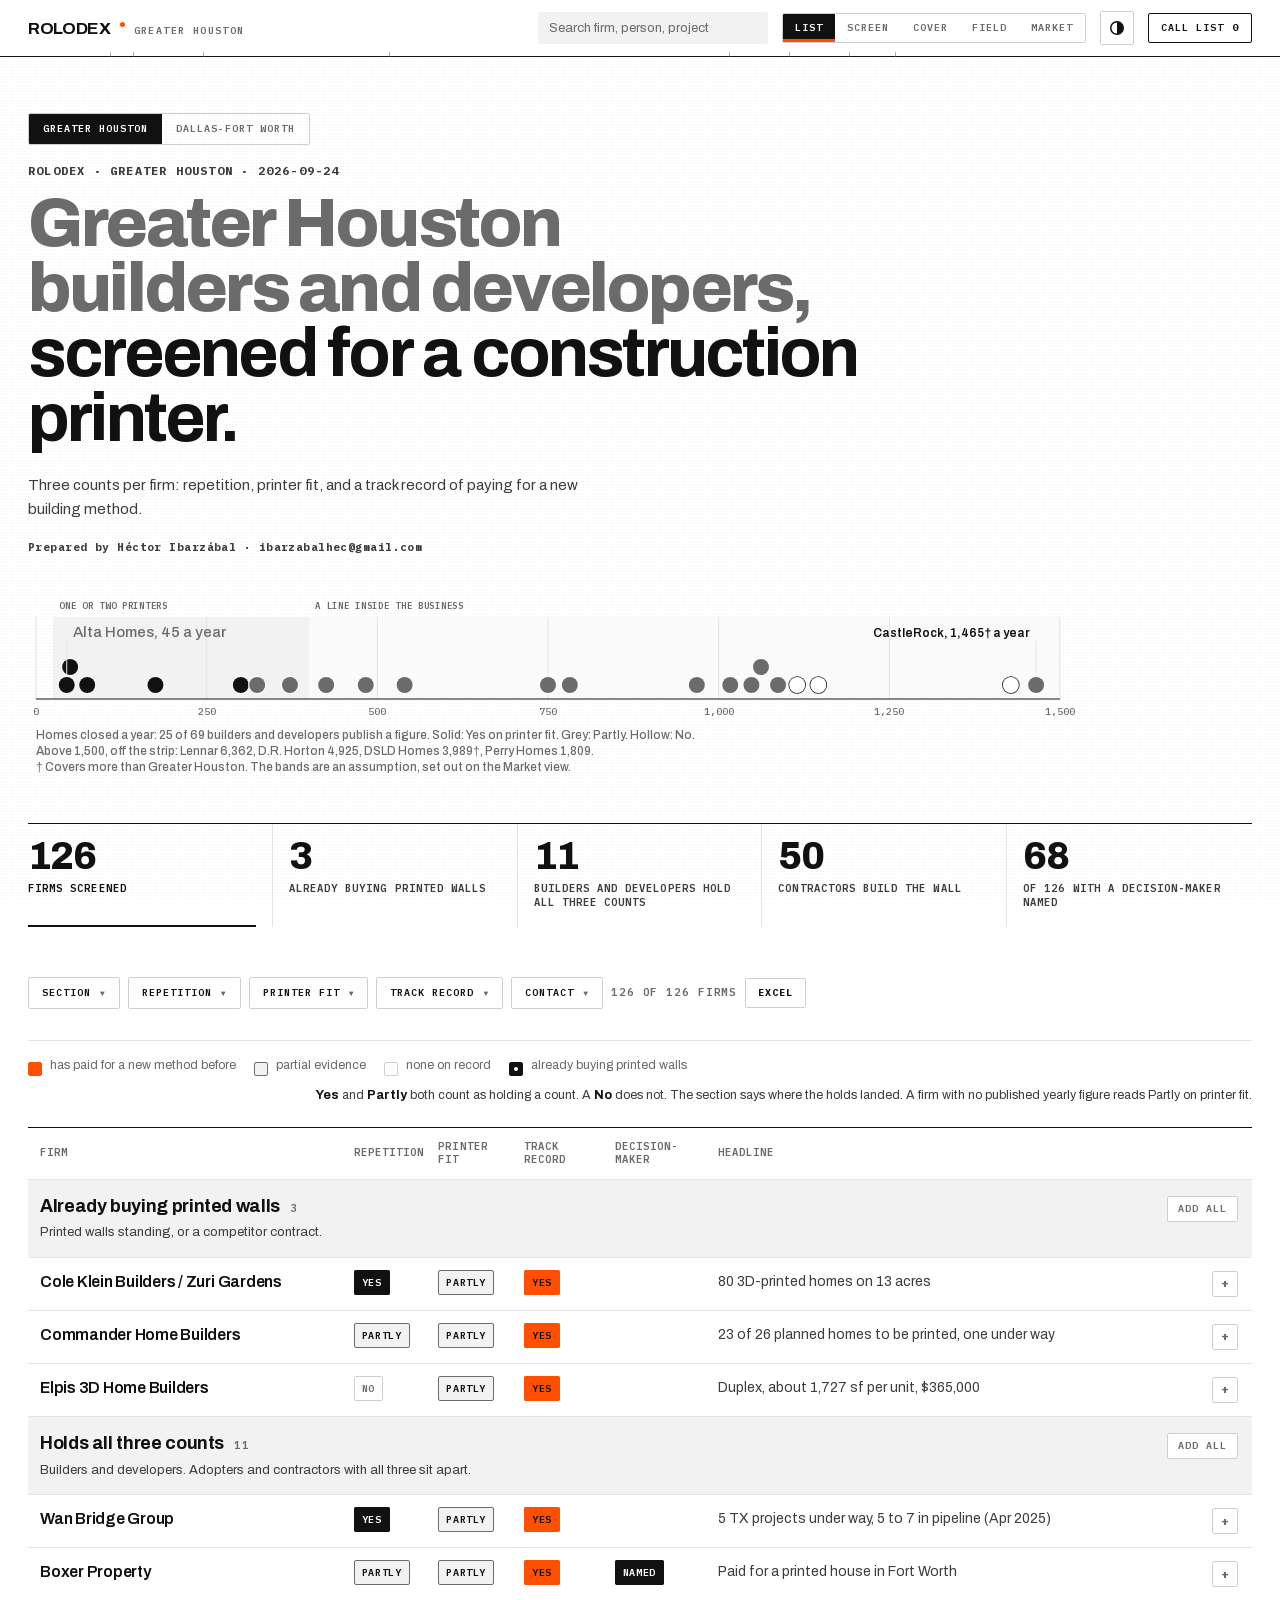
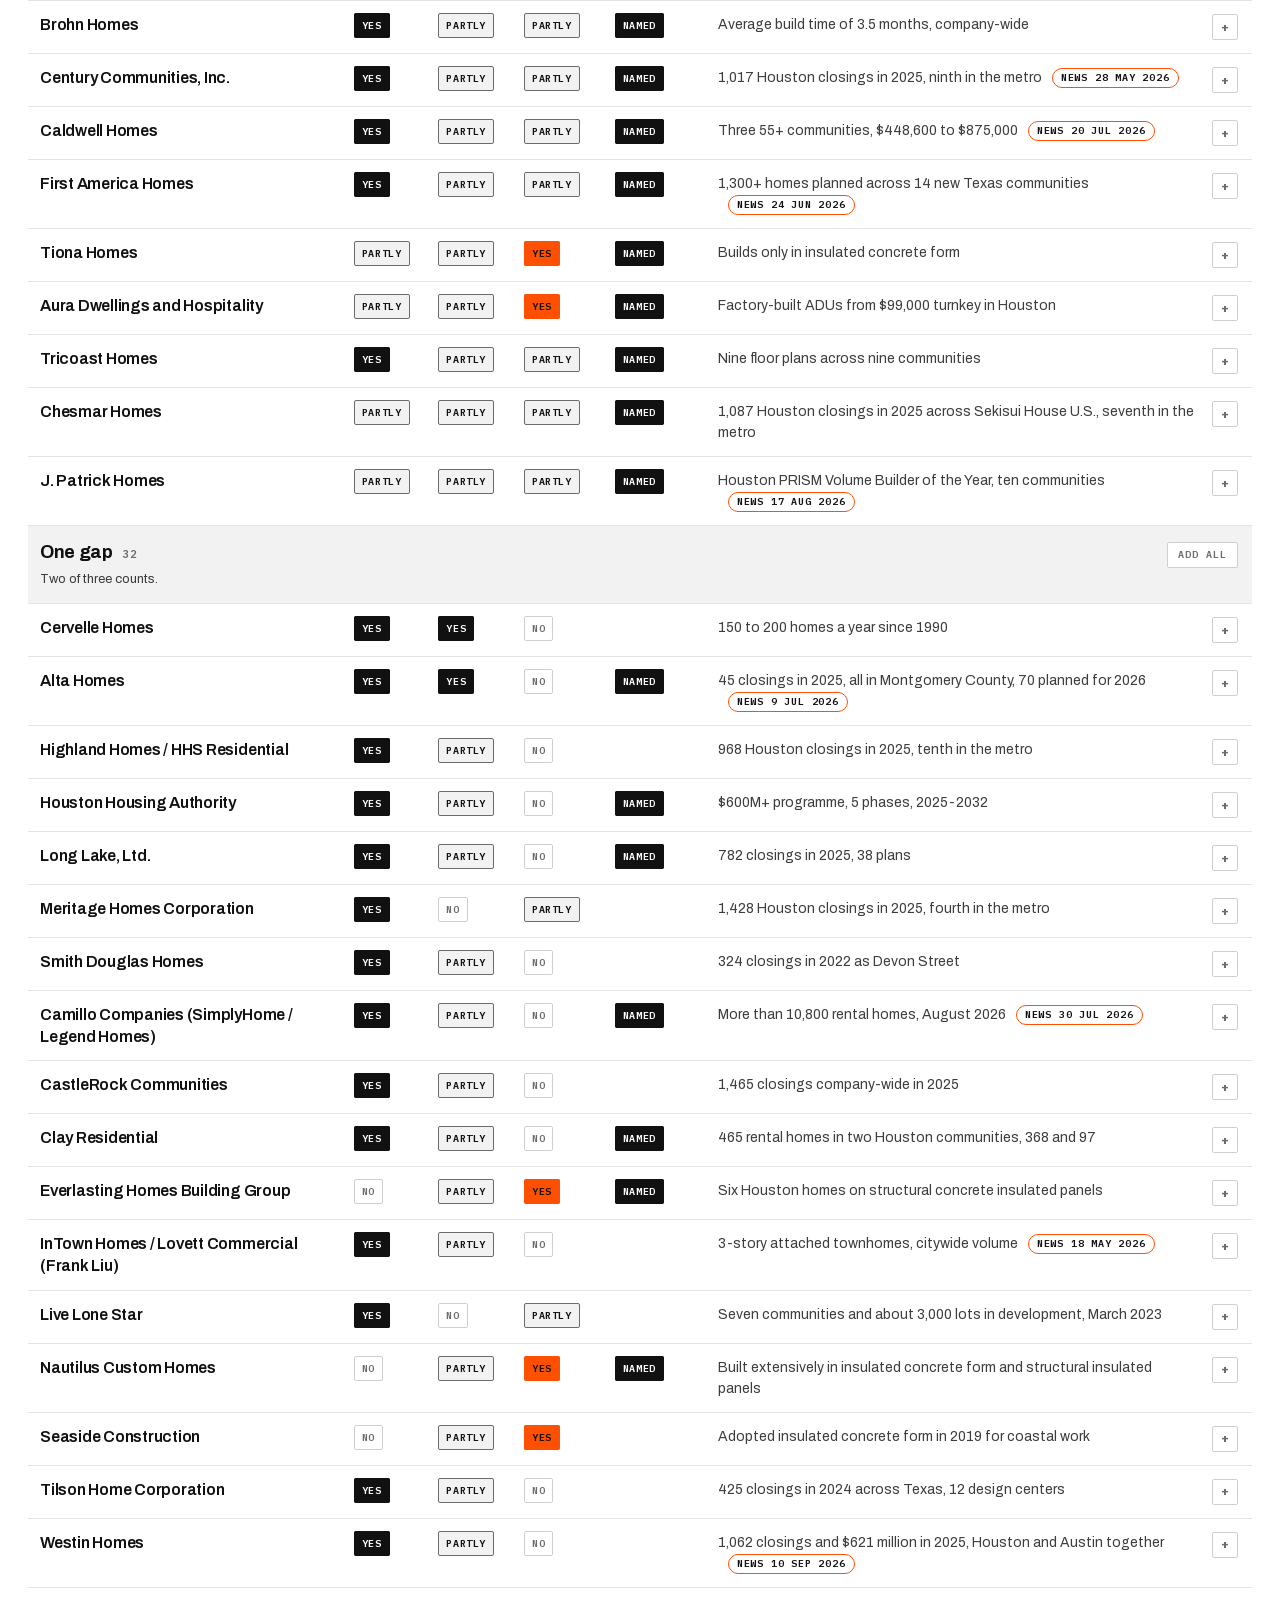
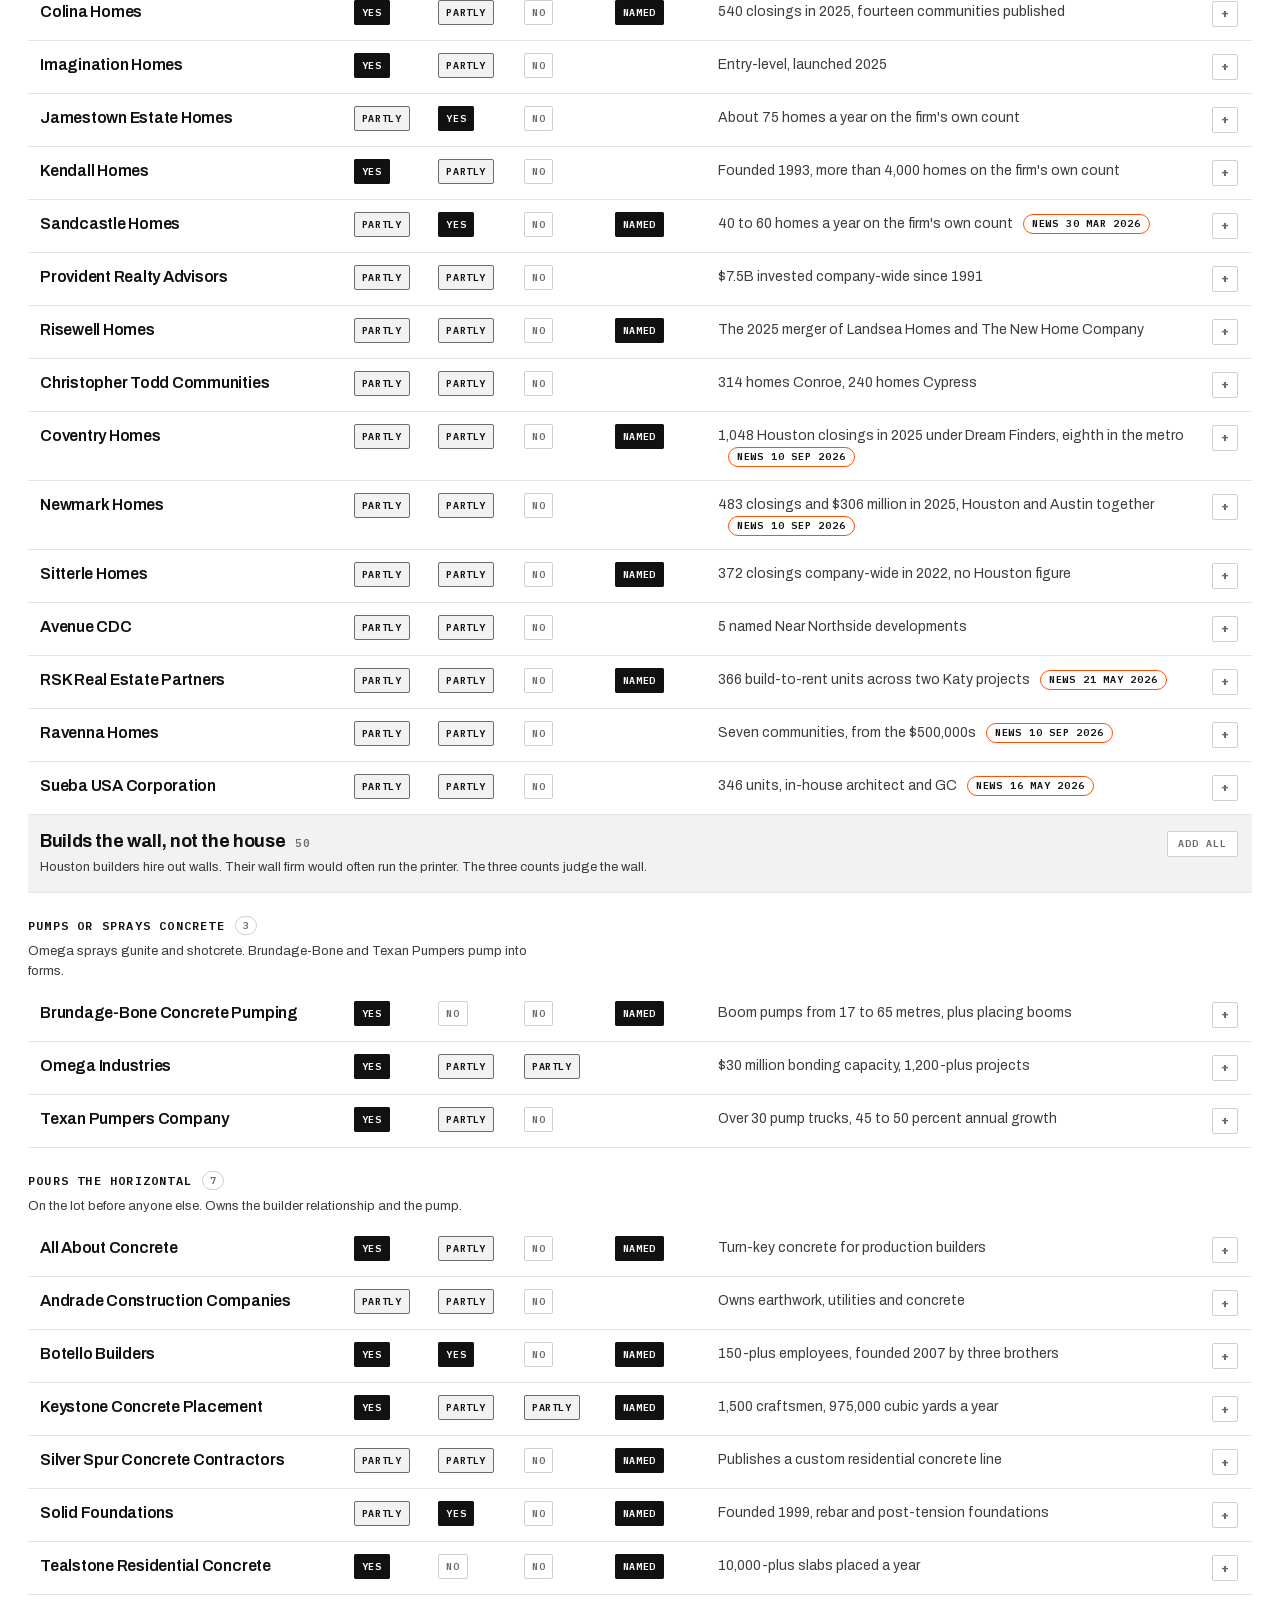
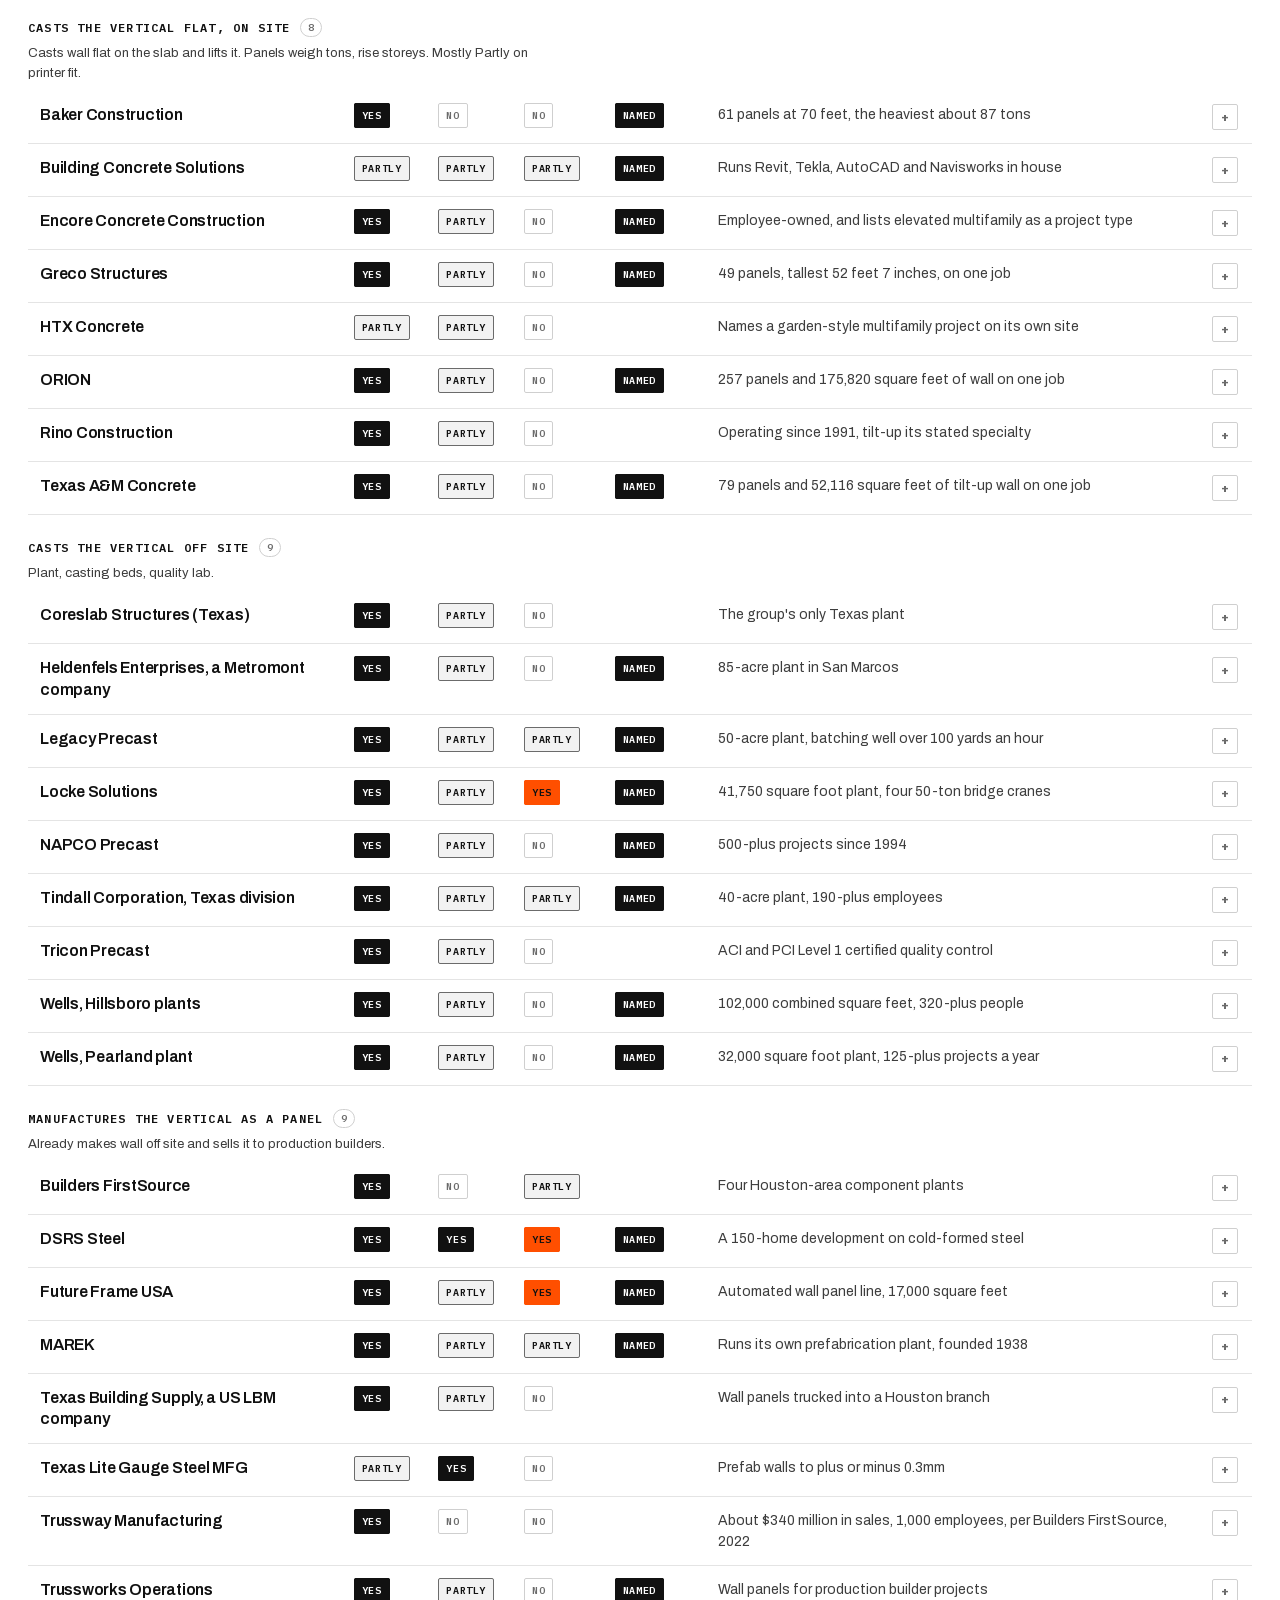
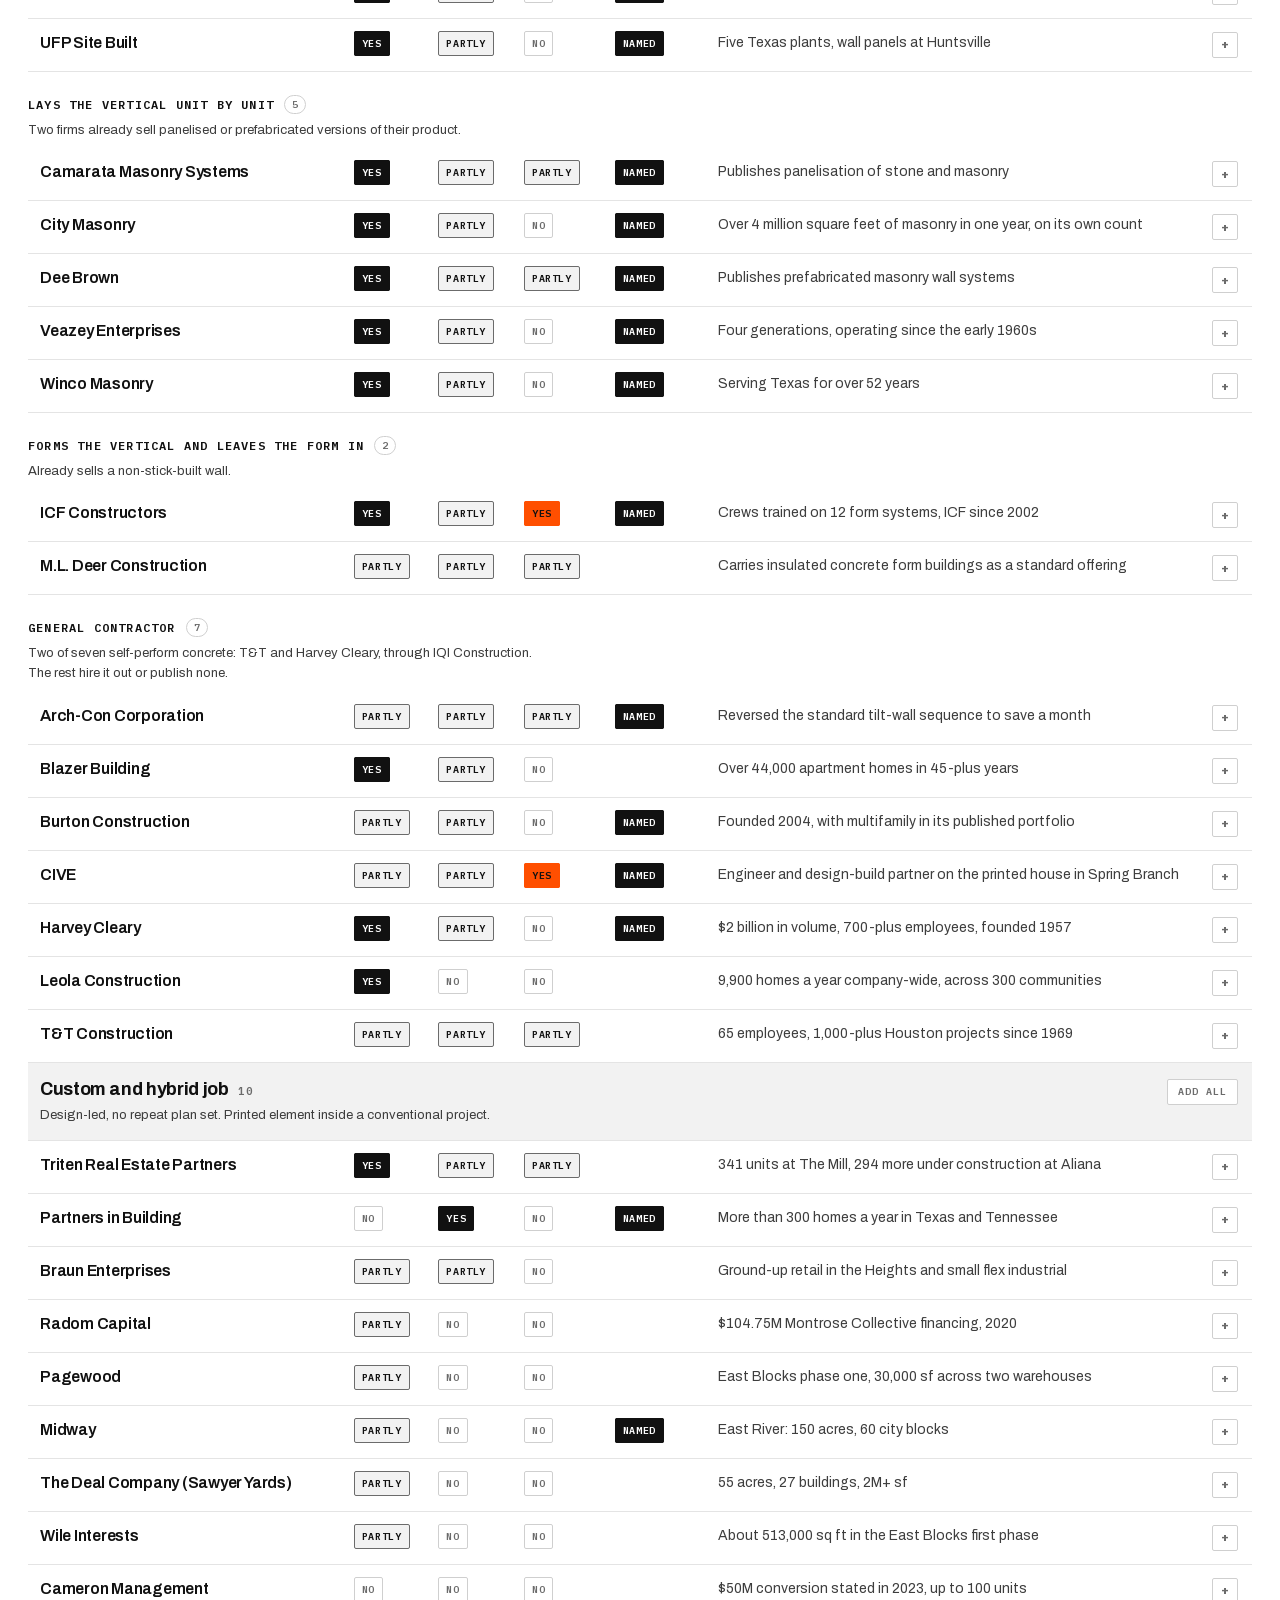
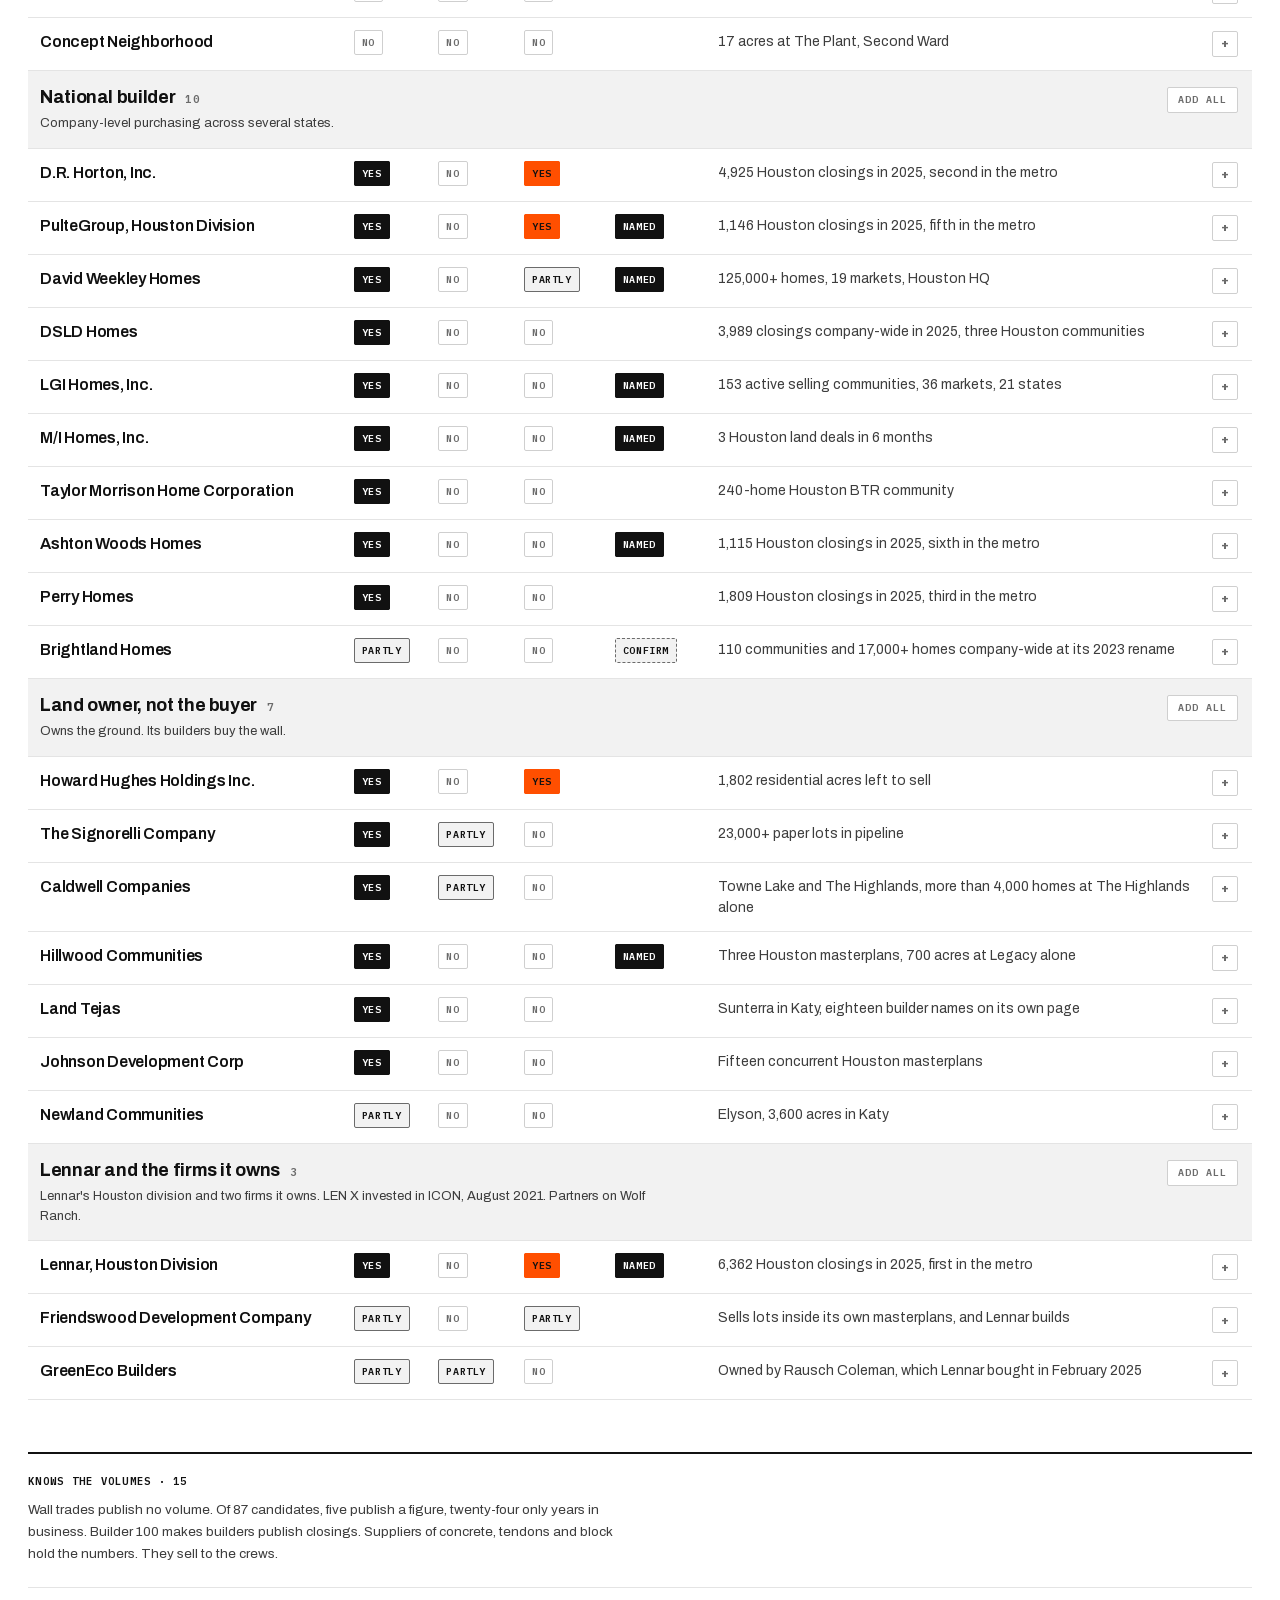
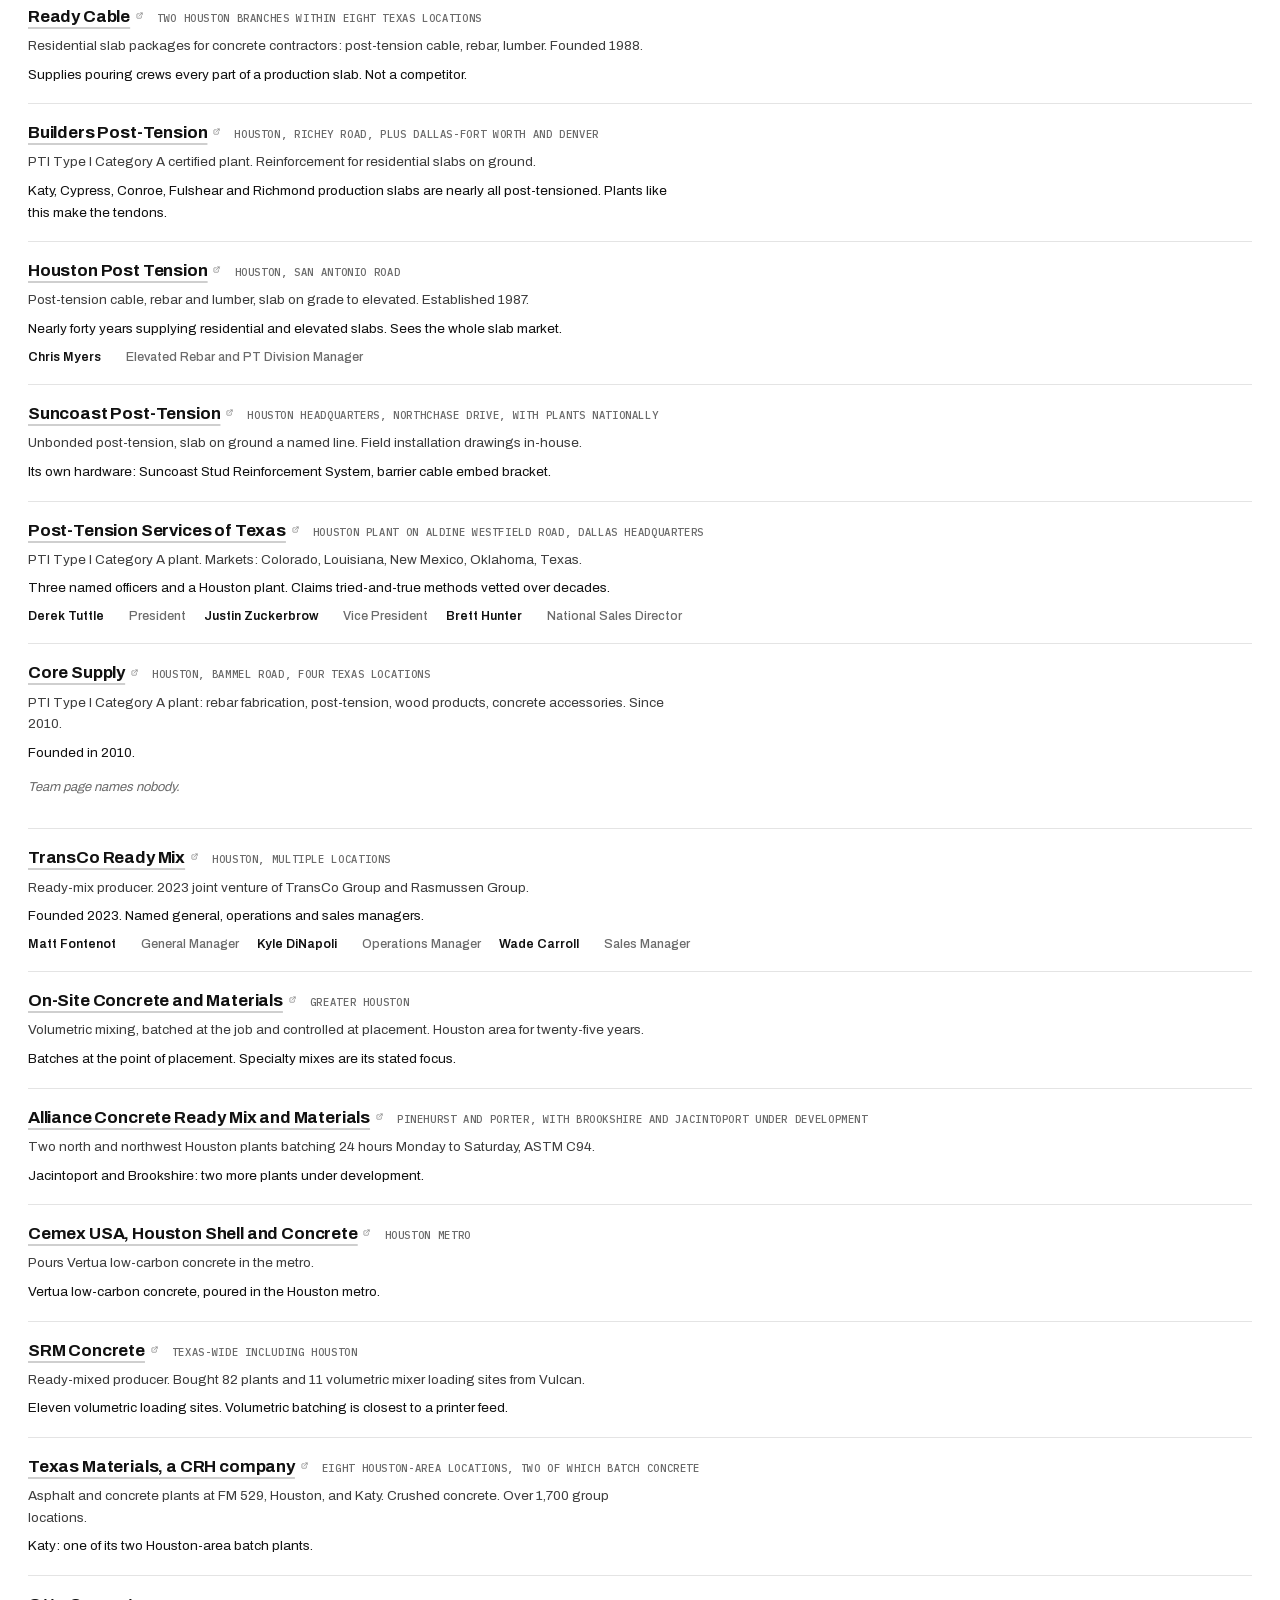
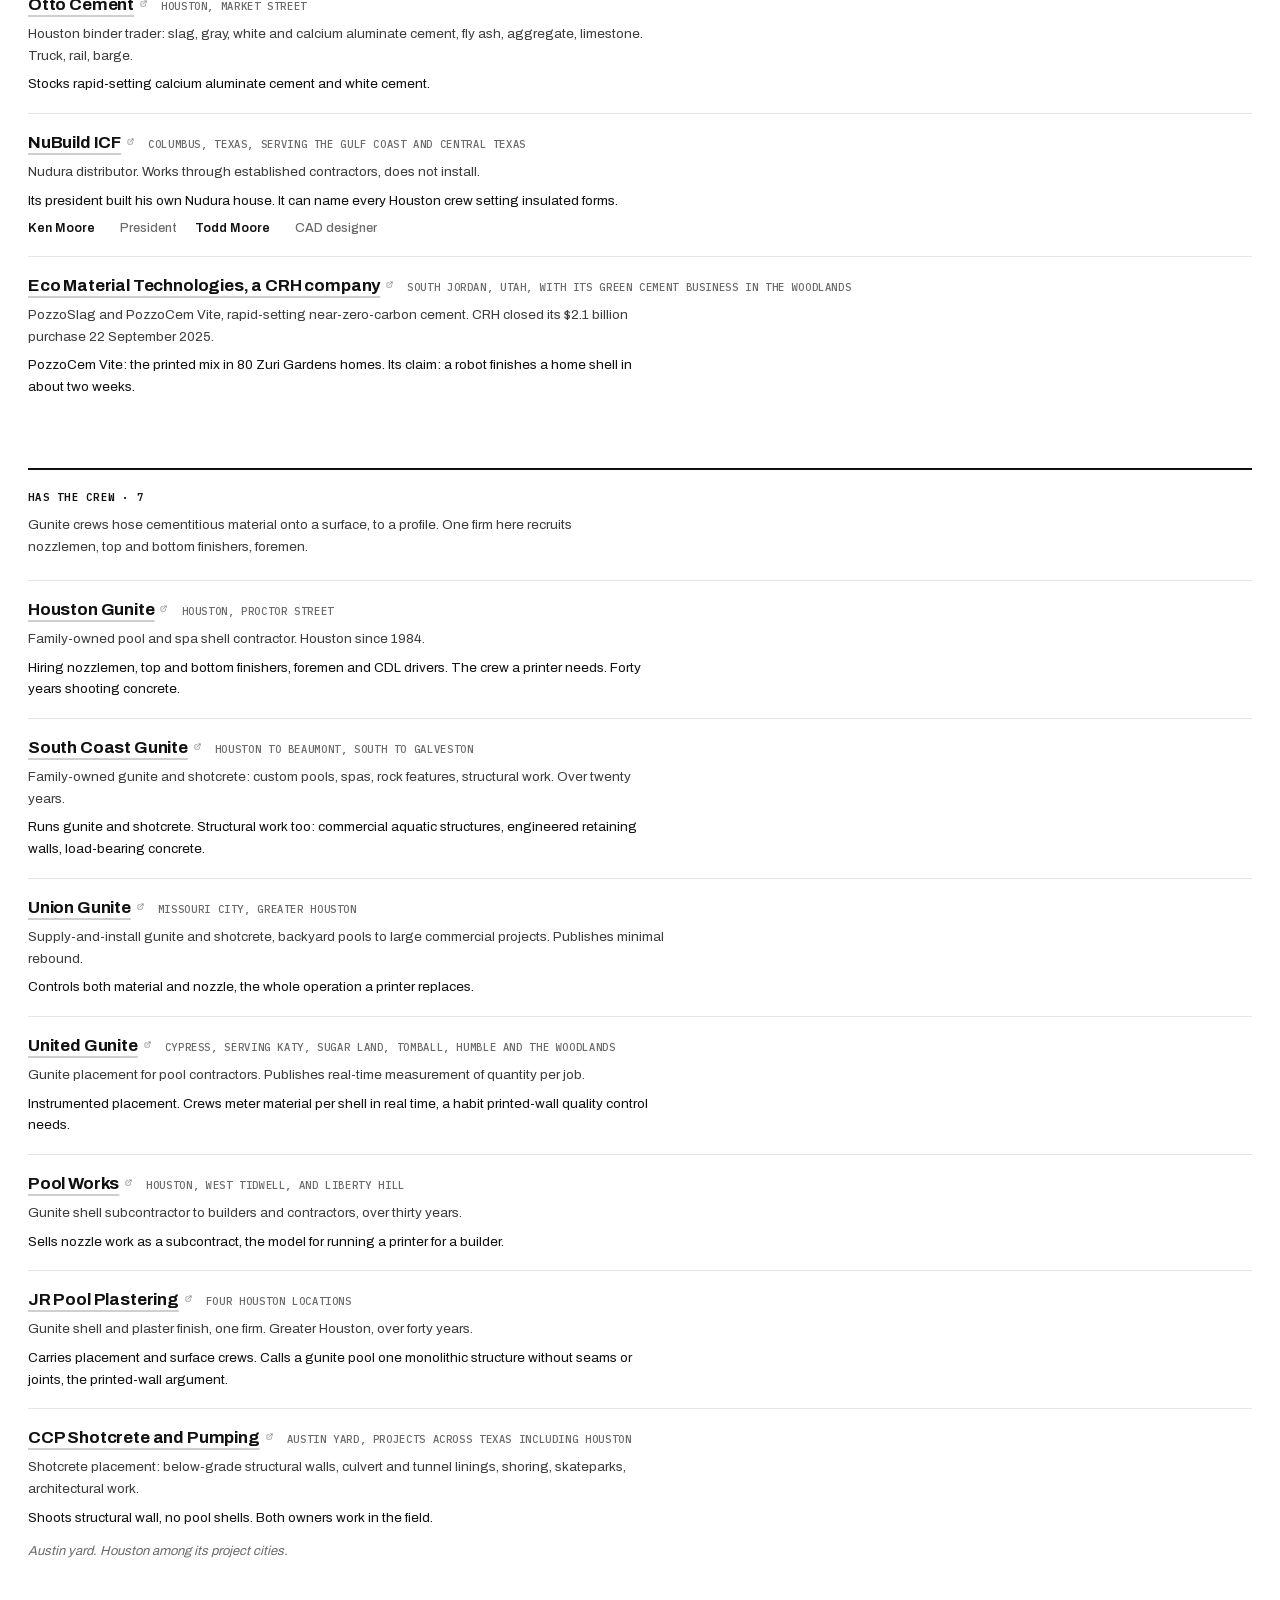
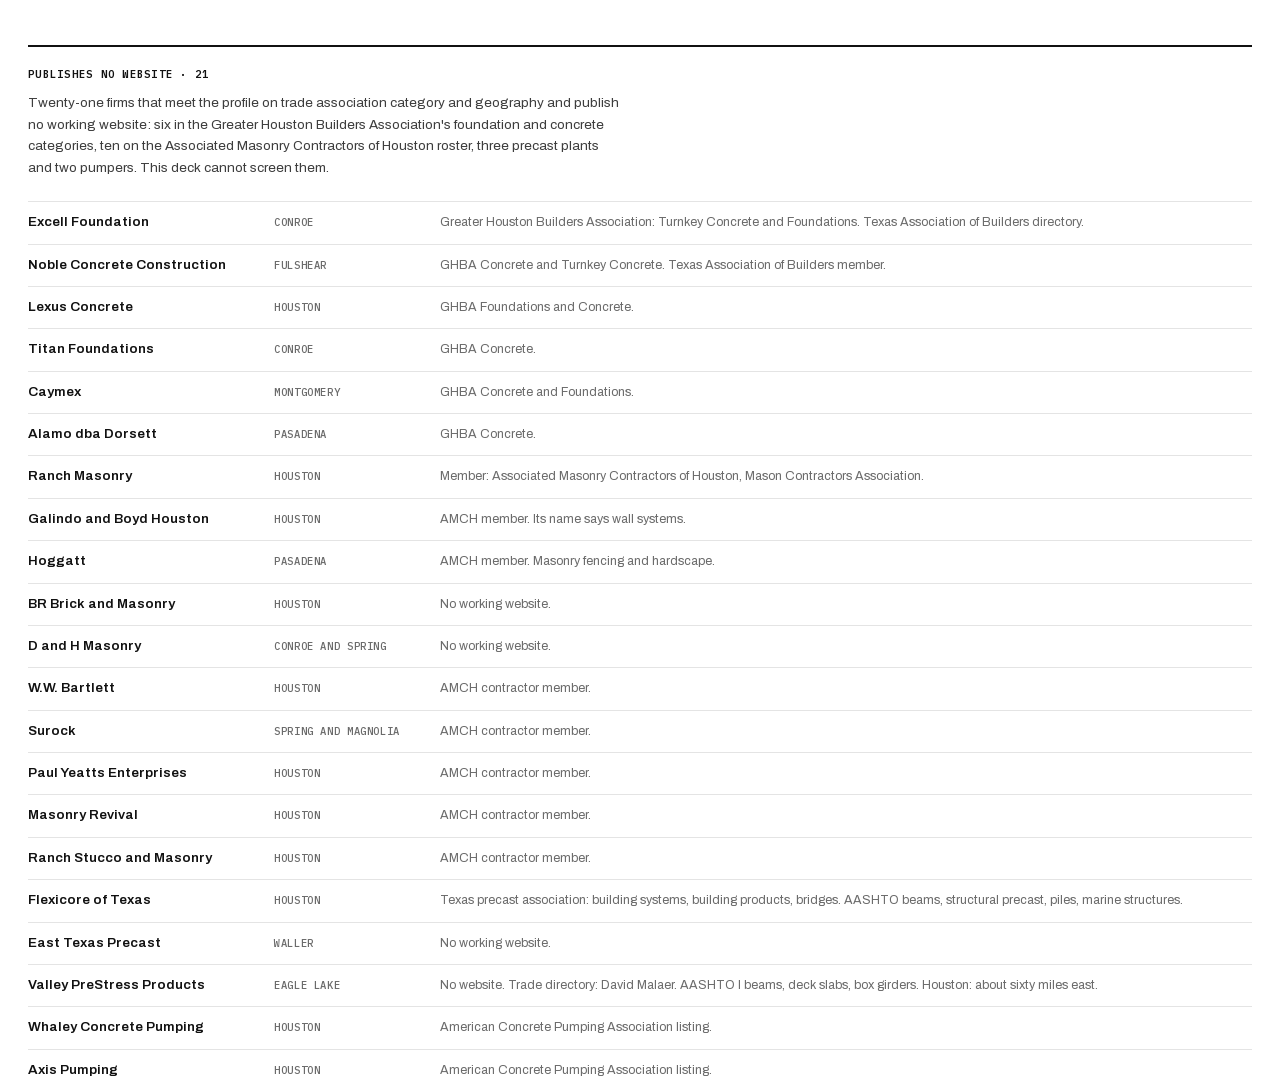
==== docs/index.html @ 18c802f5 "Build 84: related firms, sources a reader can open, the pour on a switch Every card whose firm is ti" ====
<!doctype html>
<html lang="en"><head>
<meta charset="utf-8">
<meta name="viewport" content="width=device-width,initial-scale=1">
<meta name="description" content="Builders, developers and wall contractors in Greater Houston and Dallas-Fort Worth, screened against three counts for a construction printer, with named decision-makers, sources, a market view and the permitting route. By Héctor Ibarzábal.">
<meta name="author" content="Héctor Ibarzábal">
<meta name="color-scheme" content="light dark">
<script>
/* Build 67. The theme is settled before first paint: the reader's own choice if
   one is stored on this device, otherwise the system setting, which it then
   follows live. */
(function(){var d=document.documentElement,K='rolodex-theme',t=null;
  /* Build 68. Which market, settled before paint so the accent is right on the
     first frame: the address says, else the last one opened here, else Houston. */
  var mk=null,h=(location.hash||'').match(/market=(houston|dfw)/);
  if(h) mk=h[1]; else {try{mk=localStorage.getItem('rolodex-market')}catch(e){}}
  d.setAttribute('data-market',mk==='dfw'?'dfw':'houston');
  try{t=localStorage.getItem(K)}catch(e){}
  var mq=window.matchMedia?window.matchMedia('(prefers-color-scheme: dark)'):null;
  d.setAttribute('data-theme',t||(mq&&mq.matches?'dark':'light'));
  if(mq&&mq.addEventListener)mq.addEventListener('change',function(e){
    var s=null;try{s=localStorage.getItem(K)}catch(x){}
    if(!s)d.setAttribute('data-theme',e.matches?'dark':'light');});
  /* The intro reel plays first: once a browser session, never with reduced
     motion. ?intro=1 plays it again, ?intro=0 leaves it off. Decided here so
     the first frame is the reel's, not a flash of the page under it. */
  try{var qs=location.search||'',seen=false,
    rm=window.matchMedia&&window.matchMedia('(prefers-reduced-motion: reduce)').matches;
    try{seen=sessionStorage.getItem('rolodex-reel')==='1'}catch(x){}
    if(/[?&]intro=1\b/.test(qs)||(!/[?&]intro=0\b/.test(qs)&&!rm&&!seen))d.classList.add('reel');}catch(x){}
})();
</script>
<title>Rolodex · Greater Houston and Dallas-Fort Worth</title>
<link rel="icon" href="data:image/svg+xml,%3Csvg xmlns=%22http://www.w3.org/2000/svg%22 viewBox=%220 0 32 32%22%3E%3Crect width=%2232%22 height=%2232%22 fill=%22%23FF4F00%22/%3E%3Crect x=%228%22 y=%229%22 width=%2216%22 height=%223%22 fill=%22%23000%22/%3E%3Crect x=%228%22 y=%2215%22 width=%2216%22 height=%223%22 fill=%22%23000%22/%3E%3Crect x=%228%22 y=%2221%22 width=%2216%22 height=%223%22 fill=%22%23000%22/%3E%3C/svg%3E">
<style>
/* Archivo (variable, 400-800) and IBM Plex Mono, latin subset, embedded so the
   file reads the same from disk, offline and in the hosted viewer. */
@font-face{font-family:'Archivo';font-style:normal;font-weight:400 800;font-display:swap;src:url([data-uri]) format('woff2');unicode-range:U+0000-00FF,U+0131,U+0152-0153,U+02BB-02BC,U+02C6,U+02DA,U+02DC,U+0304,U+0308,U+0329,U+2000-206F,U+20AC,U+2122,U+2191,U+2193,U+2212,U+2215,U+FEFF,U+FFFD}
@font-face{font-family:'IBM Plex Mono';font-style:normal;font-weight:400;font-display:swap;src:url([data-uri]) format('woff2');unicode-range:U+0000-00FF,U+0131,U+0152-0153,U+02BB-02BC,U+02C6,U+02DA,U+02DC,U+0304,U+0308,U+0329,U+2000-206F,U+20AC,U+2122,U+2191,U+2193,U+2212,U+2215,U+FEFF,U+FFFD}
@font-face{font-family:'IBM Plex Mono';font-style:normal;font-weight:500;font-display:swap;src:url([data-uri]) format('woff2');unicode-range:U+0000-00FF,U+0131,U+0152-0153,U+02BB-02BC,U+02C6,U+02DA,U+02DC,U+0304,U+0308,U+0329,U+2000-206F,U+20AC,U+2122,U+2191,U+2193,U+2212,U+2215,U+FEFF,U+FFFD}
@font-face{font-family:'IBM Plex Mono';font-style:normal;font-weight:600;font-display:swap;src:url([data-uri]) format('woff2');unicode-range:U+0000-00FF,U+0131,U+0152-0153,U+02BB-02BC,U+02C6,U+02DA,U+02DC,U+0304,U+0308,U+0329,U+2000-206F,U+20AC,U+2122,U+2191,U+2193,U+2212,U+2215,U+FEFF,U+FFFD}
@font-face{font-family:'IBM Plex Mono';font-style:normal;font-weight:700;font-display:swap;src:url([data-uri]) format('woff2');unicode-range:U+0000-00FF,U+0131,U+0152-0153,U+02BB-02BC,U+02C6,U+02DA,U+02DC,U+0304,U+0308,U+0329,U+2000-206F,U+20AC,U+2122,U+2191,U+2193,U+2212,U+2215,U+FEFF,U+FFFD}
/* ------------------------------------------------------------------ tokens
   Read off iconbuild.com: white ground, near-black ink, neutral concrete
   greys, one orange. The site's display face is ICON's proprietary
   Lightspeed, substituted here with the closest available grotesk. Large
   tight display type, hairline rules, solid pill tags and a circled arrow
   are the four devices the site actually uses.                            */
:root{
  --paper:#FFFFFF; --paper2:#FAFAFA; --paper3:#F2F2F2;
  --ink:#111111; --ink2:#3D3D3D; --ink3:#6B6B6B; --ink4:#767676;
  --rule:#E4E4E4; --rule2:#CFCFCF;
  --orange:#FF4F00;
  /* aliases the ported Americas atmosphere reads */
  --accent-warm:#FF4F00; --text-primary:#111111;
  /* Build 67. What sits on an ink fill, on an orange fill, and the rgb of the
     grain and the shadows, so a theme can turn them over. */
  --on-ink:#FFFFFF; --on-orange:#111111; --on-ink-dim:rgba(255,255,255,.72);
  --on-ink-rule:rgba(255,255,255,.35); --nav-bg:rgba(255,255,255,.97);
  --shade:17,17,17; --grain:17,17,17; --li:#0A66C2;
  color-scheme:light;
  --sans:"Archivo",-apple-system,BlinkMacSystemFont,"Helvetica Neue",Helvetica,Arial,sans-serif;
  --mono:"IBM Plex Mono",ui-monospace,SFMono-Regular,Menlo,Consolas,monospace;
}
/* Build 68. Each market carries its own accent. Houston is ICON orange; Dallas-Fort
   Worth is Dallas blue. The accent keeps its one meaning in both, and the text on
   it is whichever of ink or paper reads at 4.5:1 or better. */
:root[data-market="dfw"]{--orange:#0A3A8C; --accent-warm:#0A3A8C; --on-orange:#FFFFFF}
@media (prefers-color-scheme: dark){
  :root[data-market="dfw"]:not([data-theme="light"]){--orange:#5E9BFF; --accent-warm:#5E9BFF; --on-orange:#0F1012}
}
:root[data-market="dfw"][data-theme="dark"]{--orange:#5E9BFF; --accent-warm:#5E9BFF; --on-orange:#0F1012}
/* Build 67. Dark theme. The page follows the system setting unless the reader
   picks one with the toggle in the bar, which is remembered on this device. The
   orange keeps its one meaning and keeps dark text on it in both themes. Print is
   always the light theme. */
@media (prefers-color-scheme: dark){
  :root:not([data-theme="light"]){
    --paper:#0F1012; --paper2:#15161A; --paper3:#1D1F23;
    --ink:#ECECEC; --ink2:#C9C9C9; --ink3:#9D9D9D; --ink4:#909090;
    --rule:#2A2C31; --rule2:#3D4046;
    --text-primary:#ECECEC;
    --on-ink:#0F1012; --on-ink-dim:rgba(15,16,18,.72); --on-ink-rule:rgba(15,16,18,.35);
    --nav-bg:rgba(15,16,18,.95); --shade:0,0,0; --grain:255,255,255; --li:#3B8EDB;
    color-scheme:dark;
  }
}
:root[data-theme="dark"]{
  --paper:#0F1012; --paper2:#15161A; --paper3:#1D1F23;
  --ink:#ECECEC; --ink2:#C9C9C9; --ink3:#9D9D9D; --ink4:#909090;
  --rule:#2A2C31; --rule2:#3D4046;
  --text-primary:#ECECEC;
  --on-ink:#0F1012; --on-ink-dim:rgba(15,16,18,.72); --on-ink-rule:rgba(15,16,18,.35);
  --nav-bg:rgba(15,16,18,.95); --shade:0,0,0; --grain:255,255,255; --li:#3B8EDB;
  color-scheme:dark;
}
*{box-sizing:border-box}
/* Selected text came up in the browser's default blue, which is the one colour
   on this page nobody chose. Ink on orange reads at 5.7:1; white on orange is
   3.3:1 and fails, which is why the highlight keeps the dark text. */
::selection{background:var(--orange);color:var(--on-orange)}
::-moz-selection{background:var(--orange);color:var(--on-orange)}
[hidden]{display:none!important}
/* The ground. A grain dot, a masked grid and three soft washes that drift on a
   slow loop. Same device as the Americas deck, translated to the light palette:
   at these opacities it reads as paper rather than as decoration. */
.bg{position:fixed;inset:0;z-index:-2;pointer-events:none;overflow:hidden;background:var(--paper)}
.bg .grain{position:absolute;inset:0;
  background-image:radial-gradient(rgba(var(--grain),.055) 1px, transparent 1px);
  background-size:3px 3px}
#atmos{position:fixed;top:-20px;left:-20px;width:calc(100vw + 40px);height:calc(100vh + 40px);
  z-index:-1;pointer-events:none;opacity:1;transition:opacity 400ms ease;will-change:transform}
@media print{.bg,#atmos{display:none}}
html,body{margin:0;padding:0}
body{background:var(--paper);color:var(--ink);font:400 16px/1.5 var(--sans);
  -webkit-font-smoothing:antialiased;text-rendering:optimizeLegibility}
a{color:inherit;text-decoration:none}
button{font:inherit;color:inherit;background:none;border:0;cursor:pointer}
.wrap{max-width:1280px;margin:0 auto;padding:0 28px}
@media(max-width:640px){.wrap{padding:0 16px}}

/* ------------------------------------------------------------------- type */
.disp{font-weight:800;letter-spacing:-.04em;line-height:.94;text-wrap:balance}
.lab{font:700 12px/1.35 var(--mono);letter-spacing:.1em;text-transform:uppercase;color:var(--ink2)}
.mono{font-family:var(--mono)}

/* -------------------------------------------------------------------- nav */
/* The wordmark sits on solid paper. At .88 the contour field behind it ghosts
   through, which reads as a rendering fault rather than a decision. */
nav{position:sticky;top:env(safe-area-inset-top,0px);z-index:60;background:var(--nav-bg);backdrop-filter:blur(10px);border-bottom:1px solid var(--ink)}
.navin{display:flex;align-items:center;gap:14px;height:56px;flex-wrap:wrap}
.navtools{display:flex;align-items:center;gap:14px;flex:0 0 auto;min-width:0}
.mark{display:flex;align-items:baseline;gap:9px;font:700 17px/1 var(--sans);letter-spacing:-.02em}
.mark i{display:block;width:5px;height:5px;border-radius:50%;background:var(--orange);
  transform:translateY(-7px)}
.mark span{font:600 10px/1 var(--mono);letter-spacing:.14em;color:var(--ink3);text-transform:uppercase}
.navsp{flex:1}
#q{font:400 13px/1 var(--sans);color:var(--ink);background:var(--paper3);border:0;
  border-radius:2px;padding:9px 11px;width:230px;outline:none}
#q::placeholder{color:var(--ink3)}
#q:focus{box-shadow:inset 0 0 0 1px var(--ink)}
.seg{display:flex;border:1px solid var(--rule2);border-radius:2px;overflow:hidden}
.seg button{font:600 10px/1 var(--mono);letter-spacing:.1em;text-transform:uppercase;
  padding:9px 12px;color:var(--ink3)}
.seg button[aria-pressed="true"]{background:var(--ink);color:var(--on-ink)}
.seg button:focus-visible{outline:2px solid var(--ink);outline-offset:-4px}
.seg button[aria-pressed="true"]:focus-visible{outline-color:var(--on-ink)}
.cbtn{font:600 10px/1 var(--mono);letter-spacing:.1em;text-transform:uppercase;
  border:1px solid var(--ink);border-radius:2px;padding:9px 12px;display:flex;gap:8px;align-items:center}
.cbtn b{font:700 10px/1 var(--mono)}
.cbtn.on{background:var(--ink);color:var(--on-ink)}
.mktsw{display:inline-flex;margin:0 0 18px;max-width:100%}
.mktsw button{padding:10px 14px;white-space:nowrap}
@media(max-width:420px){.mktsw button{padding:10px 10px;letter-spacing:.06em}}
@media print{.mktsw{display:none}}
.thm{width:34px;height:34px;display:inline-flex;align-items:center;justify-content:center;
  border:1px solid var(--rule2);border-radius:2px;color:var(--ink)}
.thm:hover{border-color:var(--ink)}
@media print{.thm{display:none}}
@media(max-width:560px){.mark span{display:none}}
/* Below this the view buttons no longer fit beside the search box. They get
   their own row rather than being crushed to a hairline by overflow:hidden.
   Build 77: the line was at 760px, and from there up to about 1030px the call
   list button wrapped under a 56px nav and sat over the page. Tablets in both
   orientations were inside that band. */
@media(max-width:1060px){
  .navin{height:auto;padding-block:10px;gap:10px;row-gap:10px}
  .navtools{order:5;flex:1 0 100%;gap:10px}
  #q{flex:1 1 auto;width:auto;min-width:0}
  .seg{flex:0 0 auto}
  .seg button{padding:9px 10px;letter-spacing:.06em}
}
@media(max-width:460px){
  .navtools{flex-wrap:wrap}
  #q{flex:1 0 100%}
  .seg{flex:1 0 100%}
  .seg button{flex:1;padding:10px 4px;letter-spacing:.04em}
  .cbtn{padding:9px 10px}
}

/* ------------------------------------------------------------------ header */
header.top{padding:56px 0 30px}
/* The masthead's second half was empty at every width above a tablet. It now
   carries the second count, drawn: every firm with a published annual figure,
   placed against the machine-fit bands. The same figure lives in full on the
   Market view; here it is the signature. */
.hero-grid{display:grid;grid-template-columns:1fr;gap:34px}
.hero-fig{margin:6px 0 0;min-width:0;max-width:1040px}
.hero-fig svg{display:block;width:100%;height:auto;overflow:visible}
.hero-fig .hband{fill:var(--paper3)}
.hero-fig .hband.b1{fill:var(--paper2)}
.hero-fig .hgrid{stroke:var(--rule);stroke-width:1}
.hero-fig .hbase{stroke:var(--ink);stroke-width:1}
.hero-fig .hax{font:500 10px var(--mono);fill:var(--ink3);text-anchor:middle}
.hero-fig .hlab{font:600 9px var(--mono);letter-spacing:.08em;text-transform:uppercase;fill:var(--ink3)}
.hero-fig .hdot{fill:var(--ink);stroke:var(--paper);stroke-width:2;paint-order:stroke;cursor:pointer}
.hero-fig .hdot.partial{fill:var(--ink3)}
.hero-fig .hdot.fail{fill:var(--paper);stroke:var(--ink);stroke-width:1.5}
.hero-fig .hdot:hover{fill:var(--ink2)}
.hero-fig .hname{font:600 12px var(--sans);fill:var(--ink)}
.hero-fig .hname.sub{fill:var(--ink3);font-weight:500}
.hero-fig .hcap{font:500 12px/1.5 var(--sans);fill:var(--ink3)}
.hero-fig .hcap a{fill:var(--ink);text-decoration:underline;text-underline-offset:2px;cursor:pointer}
.hero-fig .rise{animation:rise .55s cubic-bezier(.2,.7,.2,1) both}
@keyframes rise{from{opacity:0;transform:translateY(10px)}to{opacity:1;transform:none}}
@media(prefers-reduced-motion:reduce){.hero-fig .rise{animation:none}}
@media print{.hero-fig{display:none}}
/* Build 74. Motion, taken from the machine. A printer lays a wall as one bead
   of material per layer, and each pass runs the other way from the one before.
   The page uses that bead once, as the opener, and then as the one cue for a
   change of step: a new view or a firm page arrives with a bead drawn across
   its top edge and its first blocks set down one layer at a time. Nothing
   waits on an observer, every rest state is fully visible, and reduced motion
   turns all of it off. */
.hero-copy{position:relative}
.pbead{position:absolute;height:3px;border-radius:2px;background:var(--orange);pointer-events:none;
  transform-origin:left center;z-index:2}
.pbead::after{content:"";position:absolute;top:-2.5px;width:8px;height:8px;border-radius:50%;
  background:var(--orange);box-shadow:0 0 0 3px color-mix(in srgb,var(--orange) 22%,transparent)}
.pbead.ltr::after{right:-4px}
.pbead.rtl::after{left:-4px}
.pbead.done{transition:opacity .45s ease;opacity:0}
.pbead.done::after{display:none}
.lyr{position:absolute;right:0;top:0;font:600 10px/1 var(--mono);letter-spacing:.12em;
  text-transform:uppercase;color:var(--ink3);font-variant-numeric:tabular-nums;transition:opacity .4s ease}
.lyr b{color:var(--orange);font-weight:700}
.pre{opacity:0;transform:translateY(8px)}
.post{transition:opacity .42s ease,transform .42s cubic-bezier(.2,.7,.2,1)}
/* the view switcher carries the bead under whichever view is on */
.seg.views{position:relative}
.vbead{position:absolute;left:0;bottom:0;height:3px;width:0;background:var(--orange);pointer-events:none;
  transition:transform .34s cubic-bezier(.3,.6,.2,1),width .34s cubic-bezier(.3,.6,.2,1)}
/* a change of step */
.sbead{height:2px;margin-bottom:-2px;background:var(--orange);transform-origin:left center;
  animation:beadrun .42s cubic-bezier(.3,.6,.2,1) both,beadfade .5s .5s ease forwards;pointer-events:none}
.layerin{animation:layerup .38s cubic-bezier(.2,.7,.2,1) both}
@keyframes beadrun{from{transform:scaleX(0)}to{transform:scaleX(1)}}
@keyframes beadfade{to{opacity:0}}
@keyframes layerup{from{opacity:0;transform:translateY(8px)}to{opacity:1;transform:none}}
@media(prefers-reduced-motion:reduce){
  .sbead,.pbead,.lyr{display:none}
  .layerin{animation:none}
  .vbead{transition:none}
  .pre{opacity:1;transform:none}
}
@media print{.sbead,.pbead,.lyr,.vbead{display:none}}
@media(max-width:640px){.lyr{display:none}}
/* Build 75. Weight. The page is dense, so every action answers with a small
   physical response in the market's accent: a press that sinks a pixel, a row
   that marks where you came back to, a call-list count that jumps, a filter
   count that ticks, and a scroll line with a print head that steps at each
   section. The dot in the wordmark beats once for every action, so the eye
   learns one signal. Reduced motion keeps the marks and drops the motion. */
.seg button:active,.cbtn:active,.thm:active,.rowadd:active,.addbtn:active,.grpadd:active,
button.stat:active,.fsel>button:active,.fmenu button:active,.freset:active,.back:active,
.chip:active,.lnk:active,.mktsw button:active{transform:translateY(1px) scale(.985)}
.rowadd:active,.addbtn:active{background:color-mix(in srgb,var(--orange) 16%,var(--paper))}
.rowadd.on:active,.addbtn.on:active{background:var(--ink)}
/* Build 77. The row under the pointer is where the eye is, so it lifts out of
   the list: a ground tinted in the market's accent, a rail on its left edge, the
   name underlined in the accent and nudged a few pixels in, the figure brought
   up to full ink and the + outlined. The whole row opens the firm, so the
   target is as large as the highlight. The ground and the rail stay with
   reduced motion; the nudge does not. */
#stageList{--rowtint:color-mix(in srgb,var(--orange) 6%,var(--paper))}
#stageList tbody tr{transition:background-color .16s ease-out}
#stageList tbody tr .fbtn2{transition:transform .16s ease-out}
#stageList td.hf{transition:color .16s ease-out}
@media(hover:hover){
  #stageList tbody tr:not(.grp):not(.chn):has(.fbtn2){cursor:pointer}
  #stageList tbody tr:not(.grp):not(.chn):hover{background:var(--rowtint)}
  #stageList tbody tr:not(.grp):not(.chn):hover td:first-child{box-shadow:inset 3px 0 0 var(--orange)}
  #stageList tbody tr:not(.grp):not(.chn):hover .fbtn2{text-decoration:underline;
    text-decoration-color:var(--orange);text-decoration-thickness:2px;text-underline-offset:4px;
    transform:translateX(4px)}
  #stageList tbody tr:not(.grp):not(.chn):hover td.hf{color:var(--ink)}
  #stageList tbody tr:not(.grp):not(.chn):hover .rowadd:not(.on){border-color:var(--ink);color:var(--ink)}
}
/* In the card layout the tint runs 12px into the gutter and the rail sits
   outside the text. Both are shadows, so nothing in the row moves. */
@media(hover:hover) and (max-width:900px){
  #stageList tbody tr:not(.grp):not(.chn):hover{box-shadow:-12px 0 0 0 var(--rowtint),
    -15px 0 0 0 var(--orange),12px 0 0 0 var(--rowtint)}
  #stageList tbody tr:not(.grp):not(.chn):hover td:first-child{box-shadow:none}
}
@media(prefers-reduced-motion:reduce){
  #stageList tbody tr,#stageList tbody tr .fbtn2,#stageList td.hf{transition:none}
  #stageList tbody tr:not(.grp):not(.chn):hover .fbtn2{transform:none}
}
#stageList tbody tr:not(.grp):not(.chn):has(.fbtn2):active{
  --rowtint:color-mix(in srgb,var(--orange) 12%,var(--paper));background:var(--rowtint)}
.landed{animation:landed 1.5s ease-out both}
.landed td:first-child,.landed.chip,.landed.cmp{box-shadow:inset 3px 0 0 var(--orange)}
@keyframes landed{from{background:color-mix(in srgb,var(--orange) 16%,var(--paper))}to{background:transparent}}
.pop{animation:pop .3s cubic-bezier(.3,1.6,.5,1)}
@keyframes pop{0%{transform:scale(.8)}60%{transform:scale(1.18)}100%{transform:scale(1)}}
.bump{display:inline-block;animation:bump .42s cubic-bezier(.3,1.5,.5,1)}
@keyframes bump{0%{transform:scale(1)}35%{transform:scale(1.55);color:var(--orange)}100%{transform:scale(1)}}
.tick{display:inline-block;animation:tick .38s ease-out}
@keyframes tick{0%{color:var(--orange);transform:translateY(-3px)}100%{transform:none}}
.mark i.beat{animation:beat .36s cubic-bezier(.3,1.5,.5,1)}
@keyframes beat{0%{transform:scale(1)}40%{transform:scale(2.2)}100%{transform:scale(1)}}
/* the scroll line under the nav, with a head and a tick for each section */
.sline{position:absolute;left:0;right:0;bottom:-1px;height:2px;pointer-events:none;z-index:2}
.sline .fill{position:absolute;left:0;top:0;height:2px;width:100%;background:var(--orange);
  transform-origin:left center;transform:scaleX(0)}
.sline .head{position:absolute;top:-2px;width:6px;height:6px;margin-left:-3px;border-radius:50%;
  background:var(--orange);opacity:0;transition:opacity .2s}
.sline.on .head{opacity:1}
.sline .head.hit{animation:beat .36s cubic-bezier(.3,1.5,.5,1)}
.sline .tk{position:absolute;top:-3px;width:1px;height:5px;background:var(--ink3);opacity:.55}
.sline .tk.past{background:var(--orange);opacity:1}
.sline.sweep .fill{animation:sweep .7s cubic-bezier(.3,.6,.2,1) forwards}
@keyframes sweep{0%{transform:scaleX(0);opacity:1}70%{transform:scaleX(1);opacity:1}100%{transform:scaleX(1);opacity:0}}
html.theming *,html.theming *::before,html.theming *::after{
  transition:background-color .28s ease,color .28s ease,border-color .28s ease,fill .28s ease!important}
.thm svg{transition:transform .38s cubic-bezier(.3,1.4,.5,1)}
.thm.turn svg{transform:rotate(180deg)}
@media(prefers-reduced-motion:reduce){
  .landed{animation:none;background:color-mix(in srgb,var(--orange) 10%,var(--paper))}
  .pop,.bump,.tick,.mark i.beat,.sline .head.hit,.sline.sweep .fill{animation:none}
  .seg button:active,.cbtn:active,.thm:active,.rowadd:active,.addbtn:active,.grpadd:active,
  button.stat:active,.fsel>button:active,.fmenu button:active,.freset:active,.back:active,
  .chip:active,.lnk:active,.mktsw button:active{transform:none}
  html.theming *{transition:none!important}
}
@media print{.sline{display:none}}


/* at phone width the strip scales to a hairline; the Market view carries the full figure */
@media(max-width:760px){.hero-fig{display:none}}
header.top h1{margin:12px 0 0;font-size:clamp(34px,5.4vw,72px);color:var(--ink3);max-width:20ch}
header.top h1 b{color:var(--ink);font-weight:700}
header.top .sub{margin:22px 0 0;max-width:62ch;font-size:15px;color:var(--ink2);line-height:1.62}
header.top .by{margin-top:18px;text-transform:none;letter-spacing:.04em;font-size:11px}
.stats{display:flex;flex-wrap:wrap;gap:0;margin:34px 0 0;border-top:1px solid var(--ink)}
.stat{flex:1 1 150px;padding:14px 16px 16px 0;border-right:1px solid var(--rule);
  display:flex;flex-direction:column;justify-content:flex-start}
.stat + .stat{padding-left:16px}
.stat span{min-height:2.7em}
.stat:last-child{border-right:0}
.stat b{display:block;font:800 38px/1 var(--sans);letter-spacing:-.04em;font-variant-numeric:tabular-nums}
.stat span{display:block;margin-top:5px;font:600 9.5px/1.35 var(--mono);letter-spacing:.1em;
  text-transform:uppercase;color:var(--ink3)}
.stat.hot b{color:var(--ink)}
/* Every one of these numbers is a filter the reader could already set by hand.
   Making them buttons is the whole change; the type does not move. */
button.stat{appearance:none;background:none;border:0;border-right:1px solid var(--rule);
  font:inherit;text-align:left;cursor:pointer;color:inherit;transition:background .12s}
button.stat:last-child{border-right:0}
/* Orange means one thing on this page and it is the track record. A pressed
   filter is shown with ink: the label goes solid and a rule appears under the
   stat. Nothing here borrows the one colour that already has a job. */
button.stat{position:relative;padding-bottom:18px}
button.stat::after{content:"";position:absolute;left:0;right:16px;bottom:0;height:2px;
  background:var(--ink);transform:scaleX(0);transform-origin:left;transition:transform .14s}
button.stat:hover::after,button.stat:focus-visible::after{transform:scaleX(.18)}
button.stat[aria-pressed="true"]::after{transform:scaleX(1)}
button.stat[aria-pressed="true"] span{color:var(--ink)}
button.stat:hover span,button.stat:focus-visible span{color:var(--ink2)}
@media(hover:none){button.stat:hover::after{transform:scaleX(0)}
  button.stat[aria-pressed="true"]:hover::after{transform:scaleX(1)}}

/* ----------------------------------------------------------------- filters */
.filters{padding:20px 0 18px}
/* Five controls, not seventeen chips. Each opens a small menu; what is actually
   applied is shown underneath as removable chips with a reset that is always
   present once anything is on. */
.fbar{display:flex;gap:8px;align-items:center;flex-wrap:wrap}
.fsel{position:relative}
.fsel > button{font:600 10px/1 var(--mono);letter-spacing:.1em;text-transform:uppercase;
  border:1px solid var(--rule2);border-radius:2px;padding:10px 13px;color:var(--ink);
  background:var(--paper);display:inline-flex;align-items:center;gap:9px}
.fsel > button:hover{border-color:var(--ink)}
.fsel > button:focus-visible{outline:2px solid var(--ink);outline-offset:2px}
.fsel > button .car{font-size:8px;color:var(--ink3)}
.fsel > button .nsel{background:var(--ink);color:var(--on-ink);border-radius:99px;
  min-width:16px;height:16px;display:inline-flex;align-items:center;justify-content:center;
  font-size:9px;padding:0 4px}
.fsel.open > button{border-color:var(--ink);background:var(--paper3)}
.fmenu{position:absolute;top:calc(100% + 5px);left:0;z-index:70;min-width:255px;max-height:340px;
  overflow:auto;background:var(--paper);border:1px solid var(--ink);border-radius:2px;
  box-shadow:0 14px 40px rgba(var(--shade),.14);padding:5px}
.fmenu button{display:flex;width:100%;align-items:center;gap:10px;text-align:left;
  font:500 13px/1.3 var(--sans);color:var(--ink);padding:9px 10px;border-radius:2px}
.fmenu button:hover{background:var(--paper3)}
.fmenu button:focus-visible{outline:2px solid var(--ink);outline-offset:-2px}
.fmenu button i{width:13px;height:13px;border:1px solid var(--rule2);border-radius:2px;
  flex:none;display:block;background:var(--paper)}
.fmenu button[aria-checked="true"] i{background:var(--ink);border-color:var(--ink);
  box-shadow:inset 0 0 0 2px var(--paper)}
.fmenu button s{margin-left:auto;text-decoration:none;font:600 10px/1 var(--mono);color:var(--ink3)}
.fmenu button[disabled]{opacity:.38}
.fapplied{display:flex;gap:7px;align-items:center;flex-wrap:wrap;margin-top:12px;min-height:1px}
.fapplied .ac2{font:600 10px/1 var(--mono);letter-spacing:.07em;text-transform:uppercase;
  border:1px solid var(--ink);border-radius:99px;padding:6px 7px 6px 11px;color:var(--ink);
  display:inline-flex;align-items:center;gap:7px;background:var(--paper)}
.fapplied .ac2 span{font-size:13px;line-height:1;color:var(--ink3)}
.fapplied .ac2:hover span{color:var(--ink)}
.freset{font:700 10px/1 var(--mono);letter-spacing:.1em;text-transform:uppercase;
  border:1px solid var(--ink);background:var(--ink);color:var(--on-ink);border-radius:99px;padding:7px 13px}
.freset:hover{background:var(--ink2);border-color:var(--ink2)}
.freset:focus-visible{outline:2px solid var(--ink);outline-offset:2px}
.fcount{font:600 10px/1 var(--mono);letter-spacing:.08em;text-transform:uppercase;color:var(--ink3)}
@media(max-width:640px){
  .fmenu{min-width:min(78vw,255px)}
  /* three rows of controls pushes the table off the screen on a phone */
  .fbar{gap:6px}
  .fsel > button{padding:9px 9px;letter-spacing:.05em;gap:6px}
  .fcount{flex:1 0 100%;order:9}
  .legend i{font-size:11.5px}
  .legend i.rule{margin-left:0;flex:1 0 100%}
}
.fbtn{font:600 10px/1 var(--mono);letter-spacing:.1em;text-transform:uppercase;
  border:1px solid var(--rule2);border-radius:2px;padding:9px 12px;color:var(--ink3)}
.fbtn b{margin-left:7px;color:var(--ink)}
.fbtn.on{background:var(--ink);border-color:var(--ink);color:var(--on-ink)}
.fbtn.on b{color:var(--on-ink)}
.fnote{font-size:12.5px;color:var(--ink3);flex:1 1 260px;min-width:200px}

/* ------------------------------------------------------------------ matrix */
.mwrap{display:grid;grid-template-columns:34px 1fr;gap:0}
.ylab{writing-mode:vertical-rl;transform:rotate(180deg);align-self:center;
  font:600 10px/1 var(--mono);letter-spacing:.13em;text-transform:uppercase;color:var(--ink3);
  padding:0 10px 0 0}
.matrix{display:grid;grid-template-columns:repeat(3,1fr);grid-auto-rows:min-content;
  border-top:1px solid var(--ink);border-left:1px solid var(--rule)}
.cell{border-right:1px solid var(--rule);border-bottom:1px solid var(--rule);
  padding:12px 12px 14px;min-height:104px;background:var(--paper)}
.cell.best{background:var(--paper2)}
.chead{display:flex;align-items:baseline;gap:8px;margin-bottom:10px}
.chead b{font:700 17px/1 var(--sans);letter-spacing:-.02em}
.chead span{font:600 9px/1.3 var(--mono);letter-spacing:.08em;text-transform:uppercase;color:var(--ink3)}
.chips{display:flex;flex-wrap:wrap;gap:5px}
.chip{font:500 12px/1 var(--sans);letter-spacing:-.01em;padding:7px 9px;border-radius:2px;
  border:1px solid var(--rule2);color:var(--ink2);background:var(--paper);text-align:left}
.chip:hover{border-color:var(--ink);color:var(--ink)}
.chip.i-clear{background:var(--orange);border-color:var(--orange);color:var(--on-orange);font-weight:700}
.chip.i-partial{border-color:var(--ink3);color:var(--ink);background:var(--paper3)}
.chip.printing{background:var(--ink);border-color:var(--ink);color:var(--on-ink);font-weight:600}
.chip.printing.i-clear{color:var(--on-orange)}
.chip.printing.i-clear{background:var(--orange);border-color:var(--orange)}
.chip.printing::after{content:"";display:inline-block;width:5px;height:5px;border-radius:50%;
  background:var(--on-ink);margin-left:7px;vertical-align:middle}
.chip.dim{opacity:.45}
.chead b .of{font:500 11px/1 var(--mono);font-style:normal;color:var(--ink3);letter-spacing:0}
.chip .vol{margin-left:7px;font:500 9.5px/1 var(--mono);font-style:normal;
  color:var(--ink3);font-variant-numeric:tabular-nums}
.chip.i-clear .vol{color:var(--on-orange)}
.chip.printing .vol{color:var(--on-ink-dim)}
.chip.printing.i-clear .vol{color:var(--on-orange)}
.chip.sel{box-shadow:0 0 0 2px var(--ink)}
.chip:focus-visible{outline:2px solid var(--ink);outline-offset:2px}
.xrow{display:grid;grid-template-columns:repeat(3,1fr);margin-left:34px}
.xrow div{font:600 10px/1 var(--mono);letter-spacing:.13em;text-transform:uppercase;
  color:var(--ink3);padding:10px 12px}
.xrow div.hi{color:var(--ink)}
.xtitle{margin:2px 0 0 34px;font:600 10px/1 var(--mono);letter-spacing:.13em;
  text-transform:uppercase;color:var(--ink3)}
.mnote{margin:26px 0 0;max-width:78ch;font-size:14.5px;line-height:1.65;color:var(--ink2)}
.mnote b{font-weight:700;color:var(--ink)}
.legend{display:flex;flex-wrap:wrap;gap:10px 18px;align-items:center;margin:0 0 22px;
  padding:14px 0 0;border-top:1px solid var(--rule)}
.legend i{display:flex;align-items:center;gap:8px;font-style:normal;font-size:12.5px;color:var(--ink3)}
.legend i.rule{display:block;margin-left:auto;color:var(--ink2);font-size:12.5px}
.legend i.rule b{font-weight:700;color:var(--ink)}
.legend .sw{width:14px;height:14px;border-radius:2px;border:1px solid var(--rule2)}
.legend .sw.o{background:var(--orange);border-color:var(--orange)}
.legend .sw.p{border-color:var(--ink3);background:var(--paper3)}
.legend .sw.k{background:var(--ink);border-color:var(--ink);position:relative}
.legend .sw.k::after{content:"";position:absolute;left:4px;top:4px;width:4px;height:4px;border-radius:50%;background:var(--on-ink)}
@media(max-width:720px){
  .matrix{grid-template-columns:1fr}
  .xrow{display:none}.ylab{display:none}.mwrap{grid-template-columns:1fr}
  .xtitle{margin-left:0}
}

/* -------------------------------------------------------------------- list */
.scroll{overflow-x:auto;position:relative;border-top:1px solid var(--ink)}
/* A table wider than the phone says so: a fade on the edge that has more, and one line above it. */
.swipe{position:relative}
.swipe::after{content:'';position:absolute;top:1px;right:0;bottom:0;width:56px;pointer-events:none;
  background:linear-gradient(to right,transparent,var(--paper) 85%);opacity:0;transition:opacity .2s}
.swipe.more::after{opacity:1}
.swipe-hint{display:none;margin:0 0 8px;color:var(--ink3)}
.swipe.more .swipe-hint{display:block}
table{border-collapse:collapse;width:100%;min-width:760px}
th{font:600 9.5px/1.3 var(--mono);letter-spacing:.1em;text-transform:uppercase;color:var(--ink3);
  text-align:left;padding:12px 14px 12px 0;border-bottom:1px solid var(--rule)}
td{padding:13px 14px 13px 0;border-bottom:1px solid var(--rule);font-size:14px;vertical-align:top}
td.f{font-weight:600;letter-spacing:-.01em;padding:0}
.fbtn2{display:block;width:100%;text-align:left;font:600 inherit/inherit var(--sans);
  font-size:14px;letter-spacing:-.01em;color:var(--ink);padding:13px 14px 13px 0}
.fbtn2:hover{text-decoration:underline;text-underline-offset:3px}
.fbtn2:focus-visible{outline:2px solid var(--ink);outline-offset:-2px}
.ac{width:44px;text-align:right}
.vh{position:absolute;width:1px;height:1px;margin:-1px;padding:0;overflow:hidden;
  clip:rect(0 0 0 0);clip-path:inset(50%);white-space:nowrap;border:0}
.rowadd{width:26px;height:26px;border:1px solid var(--rule2);border-radius:2px;
  font:700 13px/1 var(--mono);color:var(--ink3);background:var(--paper)}
.rowadd:hover{border-color:var(--ink);color:var(--ink)}
.rowadd.on{background:var(--ink);border-color:var(--ink);color:var(--on-ink)}
.rowadd:focus-visible{outline:2px solid var(--ink);outline-offset:2px}
.grpadd{float:right;font:600 9.5px/1 var(--mono);letter-spacing:.1em;text-transform:uppercase;
  color:var(--ink3);border:1px solid var(--rule2);border-radius:2px;padding:5px 8px;
  background:var(--paper)}
.grpadd:hover{border-color:var(--ink);color:var(--ink)}
.grpadd:focus-visible{outline:2px solid var(--ink);outline-offset:2px}
tr.grp td{font:600 9.5px/1.5 var(--mono);letter-spacing:.12em;text-transform:uppercase;
  color:var(--ink);background:var(--paper3);padding:10px 14px 10px 10px}
tr.grp em{font:400 11px/1.5 var(--sans);letter-spacing:0;text-transform:none;
  color:var(--ink3);font-style:normal;margin-left:10px}
.mzero{margin:22px 0 0;font:600 13px/1.6 var(--sans);color:var(--ink2)}
.yn{font:600 10px/1 var(--mono);letter-spacing:.06em;text-transform:uppercase;padding:5px 7px;
  border-radius:2px;border:1px solid var(--rule2);color:var(--ink3)}
.yn.clear{background:var(--ink);border-color:var(--ink);color:var(--on-ink)}
.yn.partial{border-color:var(--ink3);color:var(--ink);background:var(--paper3)}
.yn.innovation.clear{background:var(--orange);border-color:var(--orange);color:var(--on-orange)}
.mini.press li{margin-bottom:10px}
.mini.press a{color:var(--ink);text-decoration:none;border-bottom:1px solid var(--rule2)}
.mini.press a:hover{border-bottom-color:var(--ink)}
.mini.press .out{display:block;font:500 10.5px/1.5 var(--mono);letter-spacing:.06em;
  text-transform:uppercase;color:var(--ink4);margin-top:3px}
.yn.chk{border-color:var(--ink3);color:var(--ink);background:var(--paper3);
  border-style:dashed}
.empty{color:var(--ink3);font-size:14px;padding:26px 0}

/* --------------------------------------------------------------- firm page */
#stageFirm{display:none;padding-bottom:80px}
#stageFirm.on{display:block}
.back{display:inline-flex;align-items:center;gap:10px;margin:26px 0 0;
  font:600 10px/1 var(--mono);letter-spacing:.12em;text-transform:uppercase;color:var(--ink3)}
.back:hover{color:var(--ink)}
.arrow{width:22px;height:22px;border:1px solid currentColor;border-radius:50%;
  display:inline-flex;align-items:center;justify-content:center;flex:none}
.arrow svg{width:9px;height:9px}
.fhead{padding:26px 0 30px;border-bottom:1px solid var(--ink)}
.fhead h1,.fhead h2{margin:0;font-size:clamp(32px,5.4vw,66px)}
.fhead .kst{margin:16px 0 0;font:600 11px/1.5 var(--mono);letter-spacing:.09em;
  text-transform:uppercase;color:var(--ink3)}
.tags{display:flex;flex-wrap:wrap;gap:7px;margin:20px 0 0;align-items:center}
.tag{font:600 9.5px/1 var(--mono);letter-spacing:.1em;text-transform:uppercase;
  background:var(--ink3);color:var(--on-ink);border-radius:99px;padding:7px 11px}
.tag.k{background:var(--ink)}
.tag.o{background:var(--orange);color:var(--on-orange)}
.tag.q{background:none;color:var(--ink3);border:1px solid var(--rule2)}
.cnote{margin:18px 0 0;font-size:12.5px;color:var(--ink3)}
.lnk{display:inline-flex;align-items:center;gap:7px;font:600 9.5px/1 var(--mono);
  letter-spacing:.1em;text-transform:uppercase;color:var(--ink);border:1px solid var(--rule2);
  border-radius:99px;padding:6px 11px 6px 8px}
.lnk:hover{border-color:var(--ink);background:var(--ink);color:var(--on-ink)}
.lnk svg{width:13px;height:13px;flex:none}
/* The label a page gives a number: warranty, fax, Houston office. Lower case,
   because it is the page's wording and not a heading. */
.lnkq{font:500 9.5px/1 var(--mono);letter-spacing:.04em;text-transform:none;color:var(--ink3);
  padding-left:7px;margin-left:2px;border-left:1px solid var(--rule2)}
.lnk:hover .lnkq{color:var(--on-ink);border-left-color:var(--on-ink-rule)}
/* The number directory. One number per line, monospace so the digits align,
   and plain text on the label so a fax reads as a fax. */
.dial{list-style:none;margin:10px 0 0;padding:0}
.dial li{display:flex;flex-wrap:wrap;align-items:baseline;gap:12px;padding:7px 0;border-bottom:1px solid var(--rule)}
.dial li:last-child{border-bottom:none}
.dial a{font:500 13px/1.4 var(--mono);color:var(--ink)}
.dial a:hover{text-decoration:underline}
.dial .q{font-size:12.5px;color:var(--ink3)}
.dialhead{margin-bottom:2px}
.dialmain{display:inline-block;font:500 22px/1.25 var(--mono);color:var(--ink);letter-spacing:-.01em}
.dialmain:hover{text-decoration:underline}
.mailline{margin:14px 0 0}
.mailline>a{display:inline-block;font:500 17px/1.3 var(--mono);color:var(--ink);overflow-wrap:anywhere}
.mailline>a:hover{text-decoration:underline}
.dialhead+.mailline{margin-top:18px}
/* an address is case-sensitive to the eye even where it is not to the server */
.lnk.mail{text-transform:none;letter-spacing:.01em}
.dialmeta{display:flex;flex-wrap:wrap;align-items:baseline;gap:14px;margin-top:5px}
.dialmeta .q{font-size:13px;color:var(--ink3)}
.row{display:grid;grid-template-columns:186px 1fr;gap:28px;padding:26px 0;border-bottom:1px solid var(--rule)}
.row>.body{min-width:0}
@media(max-width:720px){.row{grid-template-columns:1fr;gap:12px;padding:22px 0}}
.verdict{margin:0;font-size:19px;line-height:1.45;letter-spacing:-.012em;max-width:70ch}
.syn{margin:0;font-size:14.5px;line-height:1.65;color:var(--ink2);max-width:74ch}

/* three counts */
.why{list-style:none;margin:0;padding:0;display:grid;gap:2px}
.why li{display:grid;grid-template-columns:78px 1fr;gap:16px;align-items:start;
  padding:14px 0;border-top:1px solid var(--rule)}
.why li:first-child{border-top:0}
.vv{font:700 13px/1 var(--sans);letter-spacing:-.01em}
.vv.clear{color:var(--ink)}
.vv.partial{color:var(--ink2)}
.vv.fail{color:var(--ink3)}
/* orange means one thing on this page: the firm has paid for an unproven method */
.why li.inn .vv.clear{background:var(--orange);color:var(--on-orange);
  border-radius:2px;padding:3px 7px;margin-left:0;display:inline-block;justify-self:start}
.why b{display:block;font:600 13.5px/1.35 var(--sans);margin-bottom:4px}
.why .tx{display:block;font-size:13.5px;line-height:1.6;color:var(--ink2)}

/* people */
.p1{display:grid;grid-template-columns:1fr auto;gap:10px 14px;align-items:start;
  padding:14px 0;border-top:1px solid var(--rule)}
.p1:first-child{border-top:0}
.p1.dec{background:var(--paper2);border-radius:3px;padding:14px 12px;margin:0}
.p1 .nm{font:600 15px/1.3 var(--sans);letter-spacing:-.01em}
.p1 .rl{font-size:13px;color:var(--ink3);margin-top:2px}
.p1 .rl.warn{color:var(--ink);font-weight:600;margin-top:6px;max-width:60ch}
.p1 .ev{grid-column:1/-1;font-size:12.5px;line-height:1.55;color:var(--ink3);
  border-left:2px solid var(--rule2);padding-left:11px;margin-top:8px}
.p1 .ev em{font-style:normal;color:var(--ink2);font-weight:600}
.p1.gone .nm{color:var(--ink3)}
.badge{display:inline-block;margin-left:9px;font:700 8.5px/1 var(--mono);letter-spacing:.1em;
  text-transform:uppercase;background:var(--ink);color:var(--on-ink);border-radius:99px;padding:5px 8px;
  vertical-align:middle}
.badge.g{background:var(--ink4)}
.icons{display:flex;gap:6px;align-items:center}
.org{overflow-x:auto;-webkit-overflow-scrolling:touch;padding:2px 0 10px;margin:4px 0 6px}
.org ul{display:flex;justify-content:center;margin:0;padding:18px 0 0;list-style:none;position:relative}
.org>ul{padding-top:0;min-width:max-content}
.org li{position:relative;padding:18px 5px 0;display:flex;flex-direction:column;align-items:center}
.org li::before,.org li::after{content:'';position:absolute;top:0;right:50%;width:50%;height:18px;border-top:1px solid var(--rule2)}
.org li::after{right:auto;left:50%;border-left:1px solid var(--rule2)}
.org li:only-child::before,.org li:only-child::after{display:none}
.org li:only-child{padding-top:0}
.org li:first-child::before,.org li:last-child::after{border:0 none}
.org li:last-child::before{border-right:1px solid var(--rule2);border-radius:0 3px 0 0}
.org li:first-child::after{border-radius:3px 0 0 0}
.org ul ul::before{content:'';position:absolute;top:0;left:50%;width:0;height:18px;border-left:1px solid var(--rule2)}
.onode{display:inline-flex;flex-direction:column;align-items:center;gap:3px;font:600 13px/1.2 var(--sans);
  color:var(--ink);background:var(--paper);border:1px solid var(--rule2);border-radius:2px;padding:7px 10px;
  max-width:190px;text-align:center;text-wrap:balance;word-spacing:.08em}
button.onode{cursor:pointer}
button.onode:hover{border-color:var(--ink)}
.onode.off{color:var(--ink2);border-style:dashed}
.onode.cur{border-color:var(--orange);box-shadow:inset 0 0 0 1px var(--orange)}
.ocap{font:500 10px/1.3 var(--mono);color:var(--ink3);letter-spacing:.02em}
.oleaves{display:flex;flex-wrap:wrap;justify-content:center;gap:6px;max-width:600px;margin-top:18px;
  padding-top:10px;border-top:1px solid var(--rule2);position:relative}
.oleaves::before{content:'';position:absolute;top:-19px;left:50%;height:18px;border-left:1px solid var(--rule2)}
.oleaves .onode{font-size:12px;padding:6px 8px}
.olab{font:700 10px/1.35 var(--mono);letter-spacing:.1em;text-transform:uppercase;color:var(--ink3);margin:18px 0 8px}
.olab:first-child{margin-top:2px}
.obin{display:flex;flex-wrap:wrap;gap:6px}
.oties{list-style:none;margin:0;padding:0;display:grid;gap:8px}
.oties li{display:flex;flex-wrap:wrap;align-items:center;gap:6px 10px}
.okind{font:600 9.5px/1 var(--mono);letter-spacing:.08em;text-transform:uppercase;color:var(--ink2);
  border:1px solid var(--rule2);border-radius:2px;padding:3px 5px 2px}
.orel{font-size:14px;color:var(--ink2)}
@media(max-width:640px){
  .org{overflow-x:visible}
  .org ul{display:block;padding:0 0 0 16px}
  .org>ul{padding-left:0;min-width:0}
  .org li{display:block;padding:6px 0 0 16px}
  .org>ul>li{padding-left:0}
  .org li::before,.org li:first-child::before,.org li:last-child::before,.org li:only-child::before{display:block;
    top:0;left:0;right:auto;bottom:0;width:0;height:auto;border:0;border-left:1px solid var(--rule2);border-radius:0}
  .org li:last-child::before{bottom:auto;height:26px}
  .org li::after,.org li:first-child::after,.org li:last-child::after,.org li:only-child::after{display:block;
    top:26px;left:0;right:auto;width:12px;height:0;border:0;border-top:1px solid var(--rule2);border-radius:0}
  .org li:only-child{padding-top:6px}
  .org li.oroot::before,.org li.oroot::after{display:none}
  .org ul ul::before{display:none}
  .onode{align-items:flex-start;text-align:left;max-width:none}
  .oleaves{justify-content:flex-start;margin:8px 0 0 16px;border-top:0;padding-top:0;max-width:none}
  .oleaves::before{display:none}
}
@media print{.org{overflow:visible}}
.ev .sub{display:inline-block;margin-left:.3em;font:600 9.5px/1 var(--mono);letter-spacing:.08em;text-transform:uppercase;color:var(--ink3);border:1px solid var(--rule2);border-radius:2px;padding:2px 4px 1px;vertical-align:.15em;white-space:nowrap}
.ic{width:30px;height:30px;border:1px solid var(--rule2);border-radius:2px;display:flex;
  align-items:center;justify-content:center;color:var(--ink2);flex:none}
.ic:hover{background:var(--ink);border-color:var(--ink);color:var(--on-ink)}
.ic svg{width:15px;height:15px}
.ic.li:hover{background:var(--li);border-color:var(--li);color:#fff}

/* evidence, capital, flags */
.pj{padding:14px 0;border-top:1px solid var(--rule)}
.pj:first-child{border-top:0}
.pj b{font:600 14.5px/1.35 var(--sans)}
.pj .d{font-size:13.5px;line-height:1.6;color:var(--ink2);margin-top:4px}
.pj .s{margin-top:8px;font-size:12.5px;color:var(--ink3);display:flex;flex-wrap:wrap;gap:8px;align-items:center}
.sig{font:600 9px/1 var(--mono);letter-spacing:.1em;text-transform:uppercase;
  border:1px solid var(--rule2);border-radius:99px;padding:5px 8px;color:var(--ink3)}
ul.mini{list-style:none;margin:0;padding:0}
ul.mini.srcs{display:flex;flex-wrap:wrap;gap:4px 18px}
ul.mini.srcs li{border-top:0;padding:4px 0}
ul.mini li{padding:11px 0;border-top:1px solid var(--rule);font-size:13.5px;line-height:1.6;color:var(--ink2)}
ul.mini li:first-child{border-top:0}
.dt{font:600 10px/1 var(--mono);letter-spacing:.06em;color:var(--ink4);margin-right:9px}
ul.flags li{color:var(--ink2)}
blockquote{margin:0;font-size:19px;line-height:1.5;letter-spacing:-.012em;max-width:62ch}
blockquote footer{margin-top:12px;font:600 10px/1.5 var(--mono);letter-spacing:.1em;
  text-transform:uppercase;color:var(--ink3)}
.src{display:inline-flex;align-items:center;gap:5px;font:600 9.5px/1.4 var(--mono);
  overflow-wrap:anywhere;word-break:break-word;min-width:0;max-width:100%;
  letter-spacing:.08em;text-transform:uppercase;color:var(--ink3);border-bottom:1px solid var(--rule2)}
.src:hover{color:var(--ink);border-color:var(--ink)}
.note{font-size:13px;line-height:1.6;color:var(--ink3);font-style:italic}
.addbtn{font:600 10px/1 var(--mono);letter-spacing:.1em;text-transform:uppercase;
  border:1px solid var(--ink);border-radius:2px;padding:12px 16px;margin-top:26px}
.addbtn.on{background:var(--ink);color:var(--on-ink)}
.fhead .hadd{margin-top:18px}
.clbar{display:flex;flex-wrap:wrap;gap:10px;align-items:center;margin:18px 0 6px}
.clbar .addbtn{margin:0}
.cl h3 .fbtn2{font:inherit;padding:0;text-align:left;text-decoration:underline;
  text-decoration-thickness:1px;text-underline-offset:.15em}
.skip{position:absolute;left:-9999px;top:0}
.skip:focus{left:16px;top:10px;z-index:100;background:var(--ink);color:var(--on-ink);padding:10px 14px;
  font:600 11px/1 var(--mono);letter-spacing:.08em;text-transform:uppercase}
.clact{display:flex;gap:8px;align-items:center;flex-wrap:wrap;margin-top:30px;
  padding-top:24px;border-top:1px solid var(--rule)}
.clact .addbtn{margin-top:0}
.xnote{flex:1 0 100%;margin:4px 0 0;font:600 11px/1.5 var(--mono);color:var(--ink3)}
.fx{font:700 10px/1 var(--mono);letter-spacing:.1em;text-transform:uppercase;
  border:1px solid var(--rule2);border-radius:2px;padding:9px 12px;color:var(--ink);
  background:var(--paper)}
.fx:hover{border-color:var(--ink);background:var(--paper3)}
.fx:focus-visible{outline:2px solid var(--ink);outline-offset:2px}

/* the scroll view */
.rail{position:sticky;top:56px;margin-top:22px;z-index:40;background:var(--paper);
  border-bottom:1px solid var(--ink);padding:14px 0 12px;margin-bottom:4px}
.frow{display:flex;gap:6px;align-items:center;flex-wrap:wrap;padding:4px 0}
.frow > b{font:600 9px/1 var(--mono);letter-spacing:.13em;text-transform:uppercase;color:var(--ink4);
  width:74px;flex:none}
.fc{font:600 10px/1 var(--mono);letter-spacing:.07em;text-transform:uppercase;cursor:pointer;
  border:1px solid var(--rule2);border-radius:99px;padding:7px 11px;color:var(--ink3);background:var(--paper);
  display:inline-flex;align-items:center;gap:7px}
.fc:hover{border-color:var(--ink);color:var(--ink)}
.fc i{width:5px;height:5px;border-radius:50%;background:var(--rule2);display:block}
.fc.on{background:var(--ink);border-color:var(--ink);color:var(--on-ink)}
.fc.on i{background:var(--orange)}
.fc.on.o{background:var(--orange);border-color:var(--orange);color:var(--on-orange)}
.fc.on.o i{background:#fff}
.fc s{text-decoration:none;color:var(--ink4);font-size:9px}
.fc.on s{color:var(--on-ink-dim)}
.rcount{font:700 10px/1 var(--mono);letter-spacing:.08em;text-transform:uppercase;color:var(--ink3);
  border:0!important;background:none!important;
  border:1px solid var(--ink);border-radius:99px;padding:7px 11px}
.rclear{font:600 10px/1 var(--mono);letter-spacing:.08em;text-transform:uppercase;color:var(--ink3);
  border-bottom:1px solid var(--rule2);padding-bottom:2px;cursor:pointer}
.rclear:hover{color:var(--ink);border-color:var(--ink)}
.sc{display:grid;grid-template-columns:1fr 300px;gap:34px;padding:26px 0;border-bottom:1px solid var(--rule);
  cursor:pointer}
.sc:hover .scname{text-decoration:underline;text-underline-offset:3px}
.sc.pin{background:linear-gradient(90deg,rgba(255,79,0,.045),transparent 60%);
  margin:0 -14px;padding-left:14px;padding-right:14px;border-radius:3px}
.scname{font:700 27px/1.05 var(--sans);letter-spacing:-.03em;display:flex;align-items:baseline;
  gap:11px;flex-wrap:wrap}
.scname em{font-style:normal;font:600 9.5px/1 var(--mono);letter-spacing:.1em;text-transform:uppercase;
  color:var(--ink3)}
.scv{margin:10px 0 0;font-size:14.5px;line-height:1.6;color:var(--ink2);max-width:66ch}
.scwho{margin:14px 0 0;display:flex;flex-wrap:wrap;gap:8px 16px;align-items:center}
.scp{display:inline-flex;align-items:center;gap:8px;font-size:13px;color:var(--ink2)}
.scp b{font-weight:600;color:var(--ink)}
.scp .ic{width:24px;height:24px}
.scp .ic svg{width:12px;height:12px}
.scc{display:flex;flex-direction:column;gap:0;border-left:1px solid var(--rule);padding-left:18px}
.scc div{display:grid;grid-template-columns:1fr auto;gap:10px;padding:9px 0;border-bottom:1px solid var(--rule);
  font-size:12px;color:var(--ink3);align-items:center}
.scc div:last-child{border-bottom:0}
.scc span.v{font:700 11px/1 var(--mono);letter-spacing:.06em;text-transform:uppercase;color:var(--ink4)}
.scc span.v.clear{color:var(--ink)}
.scc span.v.partial{color:var(--ink2)}
.scc div.inn span.v.clear{background:var(--orange);color:var(--on-orange);border-radius:2px;padding:2px 5px}
@media(max-width:820px){.sc{grid-template-columns:1fr;gap:16px}
  .scc{border-left:0;padding-left:0;border-top:1px solid var(--rule)}}

/* cover flow. The geometry, the easing and the drag discrimination are ported
   from the Americas rolodex: 96px spacing, a 180px edge shift, 110px of depth
   per step, 58 degrees of rotation at the edge, 0.82 scale at one step out and
   a 0.16 ease factor, which is what makes it feel like an iPod rather than a
   carousel. Only the card face is ours. */
.cfshell{position:relative;padding:6px 0 40px}
.cf-stage{position:relative;height:460px;perspective:2400px;perspective-origin:50% 46%;
  overflow:hidden;touch-action:pan-y;cursor:grab;z-index:1;
  -webkit-mask-image:linear-gradient(to right,transparent 0,#000 7%,#000 93%,transparent 100%);
  mask-image:linear-gradient(to right,transparent 0,#000 7%,#000 93%,transparent 100%)}
.cf-stage.dragging{cursor:grabbing}
.cf-scene{position:absolute;top:0;left:50%;width:0;height:100%;transform-style:preserve-3d}
.cf-card{position:absolute;top:50%;left:0;width:min(300px,calc(100vw - 48px));height:300px;margin-top:-150px;
  margin-left:-150px;transform-style:preserve-3d;will-change:transform,opacity;cursor:pointer}
.cf-card:focus{outline:none}
.cf-card:focus-visible .tile{outline:2px solid var(--ink);outline-offset:3px}
.cf-card .tile{position:relative;width:100%;height:100%;background:var(--paper);
  border:1px solid var(--rule2);padding:17px 19px;display:flex;flex-direction:column;gap:7px;
  box-shadow:0 18px 40px rgba(var(--shade),.09);overflow:hidden}
.cf-card .tile::before{content:"";position:absolute;inset:0;pointer-events:none;
  background-image:radial-gradient(rgba(var(--grain),.05) 1px,transparent 1px);background-size:4px 4px}
.cf-card .tile .pip{position:absolute;top:0;left:0;width:46px;height:4px;background:var(--ink);z-index:3}
.cf-card.i-clear .tile .pip{background:var(--orange)}
.cf-card.adopter .tile .pip{width:100%;background:var(--ink)}
.cf-card .t-row{display:flex;align-items:center;justify-content:space-between;gap:8px;
  font:600 9px/1.3 var(--mono);letter-spacing:.1em;text-transform:uppercase;color:var(--ink3);
  position:relative;z-index:2}
.cf-card .t-row .tier{border:1.5px solid currentColor;border-radius:2px;padding:3px 7px;
  font-weight:700;letter-spacing:.12em}
.cf-card .cname{font-weight:700;letter-spacing:-.025em;line-height:1.05;color:var(--ink);
  position:relative;z-index:2}
.cf-card .csyn{font-size:12px;line-height:1.5;color:var(--ink2);position:relative;z-index:2;
  overflow:hidden;flex:1}
.cf-card .crow{display:flex;gap:4px;position:relative;z-index:2;flex-wrap:wrap}
.cf-card .crow span{font:700 9.5px/1 var(--mono);letter-spacing:.05em;text-transform:uppercase;
  border:1px solid var(--rule2);border-radius:2px;padding:5px 5px;color:var(--ink3);white-space:nowrap}
.cf-card .crow span.clear{color:var(--ink);border-color:var(--ink3)}
.cf-card .crow span.m2.clear{background:var(--orange);border-color:var(--orange);color:var(--on-orange)}
.cf-card .url-row{font:500 10px/1.3 var(--mono);color:var(--ink3);position:relative;z-index:2;
  overflow:hidden;text-overflow:ellipsis;white-space:nowrap}
.cf-card .url-row.muted{color:var(--ink4)}
.cf-card .reflection{position:absolute;top:100%;left:0;width:100%;height:100%;
  height:56%;transform:scaleY(-1);transform-origin:center;opacity:.13;pointer-events:none;
  overflow:hidden;
  -webkit-mask-image:linear-gradient(to top,#000,transparent 82%);
  mask-image:linear-gradient(to top,#000,transparent 82%)}
.cf-card .reflection .tile{box-shadow:none}
/* the mirrored copy doubles the paint cost of every visible card */
.cf-stage.dragging .reflection{display:none}
/* on a phone the card is short enough that the mirrored badges read as a fault */
@media(max-width:640px){.cf-card .reflection{display:none}}
.cf-stage.dragging .tile::before{display:none}
.cf-title{text-align:center;margin:18px 0 0}
.cf-title .name{font:700 clamp(22px,3vw,34px)/1.1 var(--sans);letter-spacing:-.03em}
.cf-title .meta{margin-top:8px;font:600 10px/1.5 var(--mono);letter-spacing:.11em;
  text-transform:uppercase;color:var(--ink3)}
.cf-title .badge2{display:inline-block;margin-top:12px;font:700 9px/1 var(--mono);letter-spacing:.12em;
  text-transform:uppercase;border:1px solid var(--ink);border-radius:2px;padding:6px 10px}
.cf-title .badge2.o{background:var(--orange);border-color:var(--orange);color:var(--on-orange)}
.cf-nav{display:flex;align-items:center;justify-content:center;gap:16px;margin:22px 0 0}
.cf-btn{font:600 10px/1 var(--mono);letter-spacing:.1em;text-transform:uppercase;
  border:1px solid var(--rule2);border-radius:2px;padding:10px 14px;color:var(--ink2)}
.cf-btn:hover{border-color:var(--ink);color:var(--ink)}
.cf-scrub{position:relative;height:3px;width:min(420px,38vw);background:var(--rule)}
.cf-scrub i{position:absolute;top:-3px;width:3px;height:9px;background:var(--ink);
  transition:left 90ms linear}
.cf-count{font:600 10px/1 var(--mono);letter-spacing:.1em;text-transform:uppercase;color:var(--ink3);
  min-width:92px;text-align:center}
@media(max-width:720px){.cf-stage{height:380px}.cf-scrub{width:34vw}}

/* the field */
.cmp{padding:26px 0;border-bottom:1px solid var(--rule)}
.cmp h3{margin:0;font:700 26px/1.05 var(--sans);letter-spacing:-.03em;display:flex;
  align-items:baseline;gap:12px;flex-wrap:wrap}
.cmp .where{font:600 9.5px/1 var(--mono);letter-spacing:.1em;text-transform:uppercase;color:var(--ink3)}
.cmp .st{font:700 8.5px/1 var(--mono);letter-spacing:.1em;text-transform:uppercase;
  border-radius:99px;padding:5px 9px;background:var(--ink);color:var(--on-ink)}
.cmp .st.dead{background:var(--ink2)}
.cmp .st.warn{border:1px solid var(--ink3);color:var(--ink3);background:none}
.cmp .cl3{margin:10px 0 0;font-size:16px;line-height:1.5;letter-spacing:-.01em;max-width:70ch}
/* The link list under each competitor. The host is printed beside the label so
   a reader can see whose page it is before clicking: the firm's own site, or
   somebody reporting on them. */
.clinks{list-style:none;margin:18px 0 0;padding:0;display:grid;gap:0}
.clinksd{margin:16px 0 0}
.clinksd summary{cursor:pointer;font:600 10.5px/1 var(--mono);letter-spacing:.1em;text-transform:uppercase;color:var(--ink3);padding:10px 0}
.clinksd summary:hover{color:var(--ink)}
.clinksd .clinks{margin-top:6px}
@media print{.clinksd:not([open]) .clinks{display:block}}
.clinks li{display:flex;flex-wrap:wrap;align-items:baseline;gap:10px 14px;padding:9px 0;
  border-top:1px solid var(--rule)}
.clinks a{font-size:13.5px;line-height:1.45;color:var(--ink);text-decoration:underline;
  text-decoration-color:var(--rule2);text-underline-offset:3px}
.clinks a:hover{text-decoration-color:var(--ink)}
.clinks .host{font:500 10.5px/1.4 var(--mono);color:var(--ink3);white-space:nowrap}
.cmp dl,.us dl{margin:16px 0 0;display:grid;grid-template-columns:190px 1fr;gap:0}
.cmp dt,.us dt{font:600 9.5px/1.4 var(--mono);letter-spacing:.1em;text-transform:uppercase;
  color:var(--ink3);padding:12px 16px 12px 0;border-top:1px solid var(--rule)}
.cmp dd,.us dd{margin:0;padding:12px 0;border-top:1px solid var(--rule);font-size:13.5px;
  line-height:1.62;color:var(--ink2)}
@media(max-width:640px){.cmp dl,.us dl{grid-template-columns:1fr}.cmp dd,.us dd{padding-top:0;border-top:0}}
.us{background:var(--paper2);border:1px solid var(--ink);border-radius:3px;padding:22px 22px 8px;margin:0 0 34px}
.us h3{margin:0;font:700 24px/1.05 var(--sans);letter-spacing:-.03em}
.us .cl3{color:var(--ink);font-weight:600;font-size:15px}

/* competitor */
.comp{margin:46px 0 0;border-top:2px solid var(--ink);padding-top:24px}
.comp h2{margin:0;font:700 30px/1 var(--sans);letter-spacing:-.03em}
.comp .cl2{margin:10px 0 18px;font-size:15px;color:var(--ink);font-weight:600}
.comp dl{margin:0;display:grid;grid-template-columns:170px 1fr;gap:0}
.comp dt{font:600 9.5px/1.4 var(--mono);letter-spacing:.1em;text-transform:uppercase;
  color:var(--ink3);padding:13px 16px 13px 0;border-top:1px solid var(--rule)}
.comp dd{margin:0;padding:13px 0;border-top:1px solid var(--rule);font-size:13.5px;
  line-height:1.6;color:var(--ink2)}
@media(max-width:640px){.comp dl{grid-template-columns:1fr}.comp dd{padding-top:0;border-top:0}}

/* The supply panel, under the contractor list. Not a table, because these are
   not scored and a row of empty count cells would say they failed rather than
   that they were never asked. */
.sup{margin:52px 0 0;border-top:2px solid var(--ink);padding-top:20px}
.sup .lab{font:600 10.5px/1.4 var(--mono);letter-spacing:.12em;text-transform:uppercase;color:var(--ink)}
.supnote{margin:10px 0 0;max-width:74ch;font-size:13.5px;line-height:1.62;color:var(--ink2)}
.suplist,.nosite{list-style:none;margin:22px 0 0;padding:0;display:grid;gap:0}
.suplist li{padding:18px 0;border-top:1px solid var(--rule)}
.sh{display:flex;flex-wrap:wrap;align-items:baseline;gap:8px 14px}
.sh a,.sh{font:700 17px/1.25 var(--sans);letter-spacing:-.01em;color:var(--ink)}
.swhere{font:500 10.5px/1.4 var(--mono);letter-spacing:.06em;color:var(--ink3);
  text-transform:uppercase}
.sl{margin:8px 0 0;max-width:80ch;font-size:13.5px;line-height:1.6;color:var(--ink2)}
.sw{margin:7px 0 0;max-width:80ch;font-size:13.5px;line-height:1.6;color:var(--ink)}
.sp{margin:9px 0 0;display:flex;flex-wrap:wrap;gap:6px 18px;
  font:600 12.5px/1.4 var(--sans);color:var(--ink)}
.sp i{font-style:normal;font-weight:500;color:var(--ink3);margin-left:7px}
.nosite li{padding:11px 0;border-top:1px solid var(--rule);display:grid;
  grid-template-columns:230px 150px 1fr;gap:16px;align-items:baseline}
.nosite b{font:600 13.5px/1.4 var(--sans)}
.nosite em{font-style:normal;font-size:12.5px;line-height:1.55;color:var(--ink3)}
@media(max-width:720px){.nosite li{grid-template-columns:1fr;gap:3px}}

/* The links of the wall chain, inside the contractor section. The class is chn,
   not lnk: .lnk is already this deck's inline link button, and reusing the name
   put a 9.5px mono uppercase button style on a whole table row and collapsed it
   to the width of the first column.
   Subordinate to a
   section header and clearly above a firm row: a rule above, the label in ink,
   the count, and the sentence that says why the link matters. */
#stageList tr.chn td{border-top:1px solid var(--rule2);border-bottom:0;
  padding:22px 0 8px;background:transparent}
#stageList tr.chn b{font:600 10.5px/1.4 var(--mono);letter-spacing:.12em;
  text-transform:uppercase;color:var(--ink)}
#stageList tr.chn .n{display:inline-block;margin-left:10px;padding:1px 7px;
  border:1px solid var(--rule2);border-radius:10px;
  font:600 10px/1.5 var(--mono);color:var(--ink3);vertical-align:1px}
#stageList tr.chn em{display:block;margin-top:5px;max-width:64ch;font-style:normal;
  font-size:12.5px;line-height:1.55;color:var(--ink3)}
@media(max-width:640px){#stageList tr.chn{display:block}
  #stageList tr.chn td{display:block;padding:20px 0 6px}}

/* A title that is also a link. The underline sits off the baseline so a 30 to
   44px display face does not look struck through, and the glyph after it is the
   thing that says it leaves the page: an underline alone on a heading reads as
   emphasis. */
.hlink{color:inherit;text-decoration:underline;text-decoration-thickness:1.5px;
  text-underline-offset:5px;text-decoration-color:var(--rule2)}
.hlink:hover,.hlink:focus-visible{text-decoration-color:var(--ink)}
.hlink .hout{display:inline-block;width:.42em;height:.42em;margin-left:.34em;
  vertical-align:.16em;color:var(--ink3)}
/* The display face on a firm page runs to 56px, where .42em is a 23px icon that
   reads as a button rather than a mark. It scales down, not up. */
.fhead h1 .hout,.fhead h2 .hout{width:.26em;height:.26em;margin-left:.26em;vertical-align:.3em}
.fhead h1 .hlink,.fhead h2 .hlink{text-decoration-thickness:2px;text-underline-offset:.1em}
.hlink .hout svg{width:100%;height:100%;display:block}
.hlink:hover .hout,.hlink:focus-visible .hout{color:var(--ink)}

/* limits + footer */
.limits{margin:54px 0 0;border-top:2px solid var(--ink)}
.lim{display:grid;grid-template-columns:186px 1fr;gap:28px;padding:16px 0;border-bottom:1px solid var(--rule)}
.lim b{font:600 9.5px/1.5 var(--mono);letter-spacing:.1em;text-transform:uppercase;color:var(--ink3)}
.lim span{font-size:13.5px;line-height:1.62;color:var(--ink2)}
@media(max-width:720px){.lim{grid-template-columns:1fr;gap:6px}}
/* On a phone the list stops being a table. Seven columns inside 358px meant a
   sideways swipe past a sticky firm name that covered the counts you were
   swiping to reach, so the counts were unreachable. Each firm is now one
   stacked block: name, then the three counts and the decision-maker as labelled
   chips, with the call-list button in the corner. No sideways scroll at all. */
@media(max-width:900px){
  #stageList .scroll{overflow-x:visible;border-top:0}
  #stageList table{min-width:0;display:block}
  #stageList thead{display:none}
  #stageList tbody{display:block}
  #stageList tr{display:block;position:relative;border-bottom:1px solid var(--rule);
    padding:14px 44px 14px 0}
  #stageList td{display:inline-flex;align-items:baseline;gap:8px;border:0;padding:0;
    font-size:13px;margin:0 16px 0 0}
  #stageList td[data-l]::before{content:attr(data-l);font:600 9px/1.4 var(--mono);
    letter-spacing:.1em;text-transform:uppercase;color:var(--ink3);white-space:nowrap}
  #stageList td.f{display:block;width:100%;margin:0 0 3px}
  #stageList td.f .fbtn2{padding:0;font-size:15px;line-height:1.3}
  #stageList td.hf{display:block;width:100%;margin:3px 0 0;color:var(--ink2);line-height:1.5}
  #stageList td.hf::before{display:block;margin-bottom:3px}
  #stageList td.hf:empty{display:none}
  #stageList td.ac{position:absolute;top:12px;right:0;width:auto;margin:0}
  #stageList tr.grp{padding:16px 0 10px;border-bottom:1px solid var(--ink);background:none}
  #stageList tr.grp td{display:block;width:100%;margin:0;background:none}
  #stageList tr.grp em{display:block;margin:4px 0 0}
  #stageList tr.grp .grpadd{float:none;display:inline-block;margin:10px 0 2px}
  #stageList td[data-l]:empty{display:none}
  #stageList tr:not(.grp){display:flex;flex-wrap:wrap;align-items:baseline;
    column-gap:18px;row-gap:7px}
  #stageList tr:not(.grp) td[data-l]:not(.hf){flex:0 0 calc(50% - 9px);margin:0;
    justify-content:flex-start;min-width:0}
  #stageList td[data-l]:not(.hf)::before{flex:0 0 auto}
  #stageList tr:has(td.empty){padding:24px 0}
  .swipe::after{display:none}
  .swipe-hint{display:none!important}
  .legend{gap:12px 18px}
  /* other tables on the page keep the sticky-first-column treatment */
  .ctab td:first-child,.ctab th:first-child{position:sticky;left:0;background:var(--paper);z-index:1}
  .ctab th,.ctab td{padding-right:8px}}
.end{padding:34px 0 60px;font:600 9.5px/1.7 var(--mono);letter-spacing:.08em;
  text-transform:uppercase;color:var(--ink3)}

/* code and precedent, method */
.codeblk{margin:46px 0 0;border-top:2px solid var(--ink);padding-top:24px}
.codeblk h3,.figs.method h3{margin:6px 0 0;font:700 26px/1.1 var(--sans);letter-spacing:-.03em}
.codeblk .cl3{margin:12px 0 6px;font-size:15px;color:var(--ink);font-weight:600;max-width:78ch}
.codeblk dl,.figs.method dl{margin:14px 0 0;display:grid;grid-template-columns:210px 1fr;gap:0}
.codeblk dt,.figs.method dt{font:600 9.5px/1.4 var(--mono);letter-spacing:.1em;text-transform:uppercase;
  color:var(--ink3);padding:14px 16px 14px 0;border-top:1px solid var(--rule)}
.codeblk dd,.figs.method dd{margin:0;padding:14px 0;border-top:1px solid var(--rule);font-size:13.5px;
  line-height:1.65;color:var(--ink2);max-width:82ch}
.codeblk dd .src,.figs.method dd .src{margin-left:6px}
@media(max-width:640px){.codeblk dl,.figs.method dl{grid-template-columns:1fr}
  .codeblk dd,.figs.method dd{padding-top:0;border-top:0}}

.codeblk h3{margin:8px 0 18px;font:700 26px/1.15 var(--sans);letter-spacing:-.03em;max-width:30ch}
.cq{margin:14px 0 0;padding:16px 0 16px 18px;border-left:2px solid var(--ink);max-width:82ch}
.cq p{margin:0;font:400 16px/1.55 var(--sans);color:var(--ink);letter-spacing:-.005em}
.cq footer{margin-top:8px;font-size:12px;color:var(--ink3)}
.cq footer .src{margin-left:8px}
.ctab{width:100%;border-collapse:collapse;font-size:13.5px;min-width:0}
.ctab th{font:600 9px/1.3 var(--mono);letter-spacing:.1em;text-transform:uppercase;color:var(--ink3);
  text-align:left;padding:8px 14px 8px 0;border-bottom:1px solid var(--ink)}
.ctab td{padding:13px 14px 13px 0;border-bottom:1px solid var(--rule);vertical-align:top;line-height:1.55;color:var(--ink2)}
.ctab td.q{font-weight:600;color:var(--ink);width:19%}
.ctab td.s{width:22%;white-space:normal}
.ctab td.s .src{margin:0}
@media(max-width:640px){.ctab{min-width:560px}}

/* market figures */
.stats.mk{margin-top:26px}
.figsrc{margin:12px 0 0;display:flex;flex-wrap:wrap;align-items:baseline;gap:6px 10px}
.figsrc .lab{margin-right:2px}
.fig .cty{stroke:none}
.fig .ctyedge{pointer-events:none}
.fig .ctyedge path{fill:none;stroke:var(--ink3);stroke-width:.9;stroke-linejoin:round}
.fig .water{pointer-events:none}
.fig .water path{fill:var(--paper);stroke:var(--ink3);stroke-width:.6;stroke-linejoin:round}
.fig .cty:hover{stroke:var(--ink);stroke-width:2;stroke-linejoin:round}
.fig .ctyls{pointer-events:none}
.fig .ctyl{font:600 12px var(--sans);text-anchor:middle;pointer-events:none;paint-order:stroke;letter-spacing:-.01em}
.fig .ctyv{font:500 10px var(--mono);text-anchor:middle;pointer-events:none;font-variant-numeric:tabular-nums;paint-order:stroke}
.fig .cell{stroke:var(--paper);stroke-width:1}
.fig .cell:hover{stroke:var(--ink);stroke-width:1.5}
.fig .rowl.sm{font-size:11.5px}
.mapwrap{display:block}
.yrctl{display:flex;align-items:center;gap:10px;margin:0 0 12px}
.yrctl label{font:600 10px/1.4 var(--mono);letter-spacing:.13em;text-transform:uppercase;color:var(--ink3)}
.yrctl input[type=range]{flex:1;max-width:420px;accent-color:var(--ink)}
.yrctl output{font:600 13px var(--mono);font-variant-numeric:tabular-nums;min-width:4ch}
.mtxctl{margin:0 0 14px}
.mtxctl .seg{display:inline-flex;flex-wrap:wrap;max-width:100%}
.ftab.wide{width:100%;border-collapse:collapse;font-size:13px}
.ftab.wide.mt{margin-top:22px}
.ftab.wide caption{caption-side:top;text-align:left;padding:0 0 8px;
  font:600 10px/1.4 var(--mono);letter-spacing:.13em;text-transform:uppercase;color:var(--ink3)}
.ftab .num{text-align:right;font-variant-numeric:tabular-nums}
@media(max-width:640px){.yrctl input[type=range]{max-width:none}}
.figs{margin:46px 0 0;padding-top:22px;border-top:1px solid var(--rule)}
.figs h3{margin:0;font:700 22px/1.15 var(--sans);letter-spacing:-.025em}
.fcap{margin:8px 0 18px;max-width:78ch;font-size:13.5px;line-height:1.6;color:var(--ink2)}
.fwrap{overflow-x:auto}
/* the map carries ten labels and two numbers each; below about 700px it stops
   being readable if it scales to the column, so it keeps a working size and
   scrolls inside its own wrapper instead. */

.fig{display:block;max-width:100%;height:auto;font-family:var(--sans)}
.fig.tl{max-width:760px}
/* Build 72. Every figure keeps a working size on a phone and scrolls inside its
   own wrapper, as the map does, so no label renders below about 9 pixels. Tap
   targets on a phone are at least 32 pixels. */
@media(max-width:640px){
  .rowadd{width:32px;height:32px}
  .fbtn2{min-height:32px}
  .back{min-height:36px}
  .seg button{min-height:32px}
  .cbtn,.thm{min-height:32px}
  .ftable summary{padding:11px 0}
  .lnk{min-height:32px}
  .mark{padding:8px 0}
  .yrctl input[type=range]{height:32px}
}
/* The field timeline, as a list. Columns: year, month, mark, event. The rule
   runs down the mark column. */
.tline{list-style:none;margin:6px 0 0;padding:0;position:relative;max-width:700px}
.tline::before{content:"";position:absolute;left:103px;top:4px;bottom:4px;width:1px;background:var(--ink)}
.tline li{display:grid;grid-template-columns:48px 44px 24px minmax(0,1fr);align-items:center;min-height:28px;position:relative}
.tline .ty{font:600 11px var(--mono);color:var(--ink2);font-variant-numeric:tabular-nums}
.tline .tm{font:500 11px var(--mono);color:var(--ink3);text-align:right;padding-right:10px}
.tline .tk{width:10px;height:10px;justify-self:center;position:relative;z-index:1;box-sizing:border-box;background:var(--ink);border-radius:50%;box-shadow:0 0 0 2px var(--paper)}
.tline .tk.out{background:var(--paper);border:1.5px solid var(--ink)}
.tline .tk.icon{border-radius:0}
.tline .tl-l{font:500 13.5px/1.35 var(--sans);color:var(--ink);padding:4px 0 4px 8px}
.tline .vh{position:absolute;width:1px;height:1px;overflow:hidden;clip:rect(0 0 0 0);white-space:nowrap}
.tline li.tnow{min-height:18px;border-top:1px dashed var(--ink);margin:6px 0}
.tline .tnl{font:600 9px var(--mono);letter-spacing:.08em;text-transform:uppercase;color:var(--ink3);text-align:right;padding-top:2px}
@media(max-width:640px){.tline li{grid-template-columns:40px 40px 22px minmax(0,1fr)}.tline::before{left:91px}}
.fig .band{fill:var(--paper3)}
.fig .band.b1{fill:var(--paper2)}
.fig .grid{stroke:var(--rule);stroke-width:1}
.fig .axis{stroke:var(--ink);stroke-width:1}
.fig .tick{stroke:var(--ink3);stroke-width:1}
.fig .now{stroke:var(--ink);stroke-width:1.2;stroke-dasharray:4 3}
.fig .axt{font:500 10px var(--mono);fill:var(--ink3);text-anchor:middle}
.fig .axs,.fig .axe{font:500 10px var(--mono);fill:var(--ink3);font-variant-numeric:tabular-nums}
.fig .axs{text-anchor:start}
.fig .axe{text-anchor:end}
.fig .axl{font:600 9px var(--mono);letter-spacing:.08em;text-transform:uppercase;fill:var(--ink3)}
.fig .rowl{font:500 13px var(--sans);fill:var(--ink)}
.fig .rowl[data-id],.fig .node[data-id]{cursor:pointer}
.fig .rowl[data-id]:hover,.fig .node[data-id]:hover{text-decoration:underline}
.fig .val{font:600 12px var(--sans);fill:var(--ink);font-variant-numeric:tabular-nums}
.fig .val .yr{font:500 10px var(--mono);fill:var(--ink3)}
.fig .bar{fill:var(--ink)}
.fig .bar.partial{fill:var(--ink3)}
.fig .bar.uninc{fill:var(--paper);stroke:var(--ink);stroke-width:1.2}
.fig .range{stroke:var(--ink3);stroke-width:2}
.fig .brk{stroke:var(--paper);stroke-width:3;fill:none}
.bandnote{margin:18px 0 6px;padding:14px 0 0;border-top:1px solid var(--rule);max-width:76ch}
.bandnote p{margin:6px 0 0;font-size:13.5px;line-height:1.62;color:var(--ink2)}
.bandnote .figsrc{display:flex;flex-wrap:wrap;gap:6px 14px}
.fig .seg.clear{fill:var(--orange)}
.fig .seg.partial{fill:var(--rule2)}
.fig .seg.fail{fill:var(--paper);stroke:var(--rule2);stroke-width:1}
.fig .segl{font:700 11px var(--sans);fill:var(--ink)}
.fig .link{fill:none;stroke:var(--rule2);stroke-width:1.5}
.fig .link:hover{stroke:var(--ink)}
.fig .node{font:600 13px var(--sans);fill:var(--ink)}
.fig .node.off{fill:var(--ink3);font-weight:500}
.fig .node .cnt{font:500 10px var(--mono);fill:var(--ink3)}
.fig .stem{stroke:var(--rule2);stroke-width:1}
.fig .dot{stroke:var(--paper);stroke-width:2;paint-order:stroke}
.fig .dot.in{fill:var(--ink)}
.fig .dot.out{fill:var(--paper);stroke:var(--ink);stroke-width:1.5}
.fig .dot.icon{fill:var(--ink)}
.fig .evl{font:500 12px var(--sans);fill:var(--ink)}
.fig [data-tip]{cursor:default}
.fig .seg[data-seg]{cursor:pointer}
.fig .segl{pointer-events:none}
.fig .seg[data-seg]:hover{stroke:var(--ink);stroke-width:1.5}
.fig .seg[data-seg]:focus-visible{outline:none;stroke:var(--ink);stroke-width:2}
.fig .seg.on{stroke:var(--ink);stroke-width:2}
.seglist{margin:18px 0 4px;border:1px solid var(--ink);border-radius:2px;background:var(--paper)}
.seghead{display:flex;align-items:center;justify-content:space-between;gap:12px;flex-wrap:wrap;
  padding:12px 14px;border-bottom:1px solid var(--ink);background:var(--paper3)}
.seghead b{font:600 10px/1.4 var(--mono);letter-spacing:.1em;text-transform:uppercase;color:var(--ink)}
.segact{display:flex;gap:6px}
.segrow{display:grid;grid-template-columns:minmax(0,1fr) 34px;align-items:center;gap:0 10px;
  padding:0 14px;border-bottom:1px solid var(--rule)}
.segrow:last-child{border-bottom:0}
.segrow .segname{padding:12px 0 2px;font-size:14px}
.segrow .segmeta{grid-column:1;font-size:12px;color:var(--ink3);padding-bottom:12px;line-height:1.5}
.segrow .rowadd{grid-column:2;grid-row:1/3}
.flegend{display:flex;gap:16px;flex-wrap:wrap;margin:0 0 10px;font-size:12px;color:var(--ink3)}
.flegend i{display:inline-flex;align-items:center;gap:7px;font-style:normal}
.flegend .sw{width:12px;height:12px;border-radius:2px;border:1px solid var(--rule2);display:inline-block}
.flegend .sw.o{background:var(--orange);border-color:var(--orange)}
.flegend .sw.p{background:var(--rule2);border-color:var(--rule2)}
.flegend .dk{width:10px;height:10px;display:inline-block;border-radius:50%;background:var(--ink)}
.flegend .dk.out{background:var(--paper);border:1.5px solid var(--ink)}
.flegend .dk.icon{background:var(--ink);border-radius:0}
.ftable{margin-top:12px;max-width:100%;overflow-x:auto}
/* Build 67. Open by default on a phone, a wide table pushed the whole Market view
   to 1,499px. It scrolls inside its own box now. */
.ftable summary{font:600 10px/1 var(--mono);letter-spacing:.1em;text-transform:uppercase;color:var(--ink3);cursor:pointer;padding:6px 0}
.ftable summary:hover{color:var(--ink)}
.ftab{width:100%;border-collapse:collapse;margin-top:8px;font-size:12.5px}
.ftab th{font:600 9px/1.3 var(--mono);letter-spacing:.1em;text-transform:uppercase;color:var(--ink3);text-align:left;padding:8px 10px 8px 0;border-bottom:1px solid var(--ink)}
.ftab td{padding:8px 10px 8px 0;border-bottom:1px solid var(--rule);vertical-align:top;color:var(--ink2)}
#tip{position:fixed;z-index:80;max-width:320px;background:var(--ink);color:var(--on-ink);font:400 12px/1.5 var(--sans);
  padding:8px 11px;border-radius:2px;pointer-events:none;box-shadow:0 8px 24px rgba(var(--shade),.18)}
@media(max-width:640px){.fig .rowl,.fig .node{font-size:15px}.fig .evl{font-size:13px}}

/* call sheet */
.sheet h2{margin:0 0 6px;font-size:clamp(28px,4.4vw,50px);letter-spacing:-.03em;font-weight:700}
.cl{padding:26px 0;border-top:1px solid var(--rule)}
.cl.gone{opacity:.4}
.cl h3{margin:0 0 8px;font:700 22px/1.15 var(--sans);letter-spacing:-.025em}
.urlline{font:500 11px/1.5 var(--mono);color:var(--ink3);word-break:break-all;margin-top:5px}
.clph{font:500 13px/1.3 var(--mono);color:var(--ink2);margin-left:12px;letter-spacing:-.01em;
  overflow-wrap:anywhere;display:inline-block}
/* The screen views are interactive and do not print. The roster does: it is the
   thing a person carries into a meeting, so it is rendered separately for paper
   and appears on any index view. */
#printRoster{display:none}
@media print{
  nav,.filters,.legend,#stageMatrix,#stageList,#stageScroll,#stageField,#stageMarket,
  .addbtn,.back,.seg,.cbtn,#q,.rowadd,.grpadd,.ac{display:none!important}
  body{font-size:10pt}.cl{page-break-inside:auto}.p1{page-break-inside:avoid}
  .icons,.clbar,.skip{display:none!important}
  .wrap{max-width:none;padding:0}
  header.top{display:block!important}
  header.top h1{font-size:26pt;color:#111}
  .stats{page-break-after:avoid}
  #printRoster{display:block;margin-top:22px}
  #printRoster table{width:100%;border-collapse:collapse}
  #printRoster th{font:700 7pt/1.3 var(--mono);letter-spacing:.08em;text-transform:uppercase;
    text-align:left;border-bottom:1px solid #111;padding:5px 6px 5px 0}
  #printRoster td{font-size:8.5pt;line-height:1.35;border-bottom:1px solid #DDD;
    padding:5px 6px 5px 0;vertical-align:top}
  #printRoster tr{page-break-inside:avoid}
  #printRoster tr.grp td{font:700 7pt/1.3 var(--mono);letter-spacing:.1em;text-transform:uppercase;
    background:#F0F0F0;padding:6px}
  #printRoster td.m{white-space:nowrap;font:700 7.5pt/1.3 var(--mono)}
  .end{color:#555}
}
@media print{
  :root[data-market="dfw"]:not(#_){--orange:#0A3A8C; --accent-warm:#0A3A8C; --on-orange:#FFFFFF}
  :root:not(#_){--paper:#FFFFFF; --paper2:#FAFAFA; --paper3:#F2F2F2; --ink:#111111; --ink2:#3D3D3D; --ink3:#6B6B6B; --ink4:#767676; --rule:#E4E4E4; --rule2:#CFCFCF; --on-ink:#FFFFFF; --on-ink-dim:rgba(255,255,255,.72); --on-ink-rule:rgba(255,255,255,.35); --text-primary:#111111; --shade:17,17,17; --grain:17,17,17; color-scheme:light;}
}

/* Build 76. One type scale. The page had drifted to some twenty-five sizes, and
   three of its hierarchies ran backwards: a List section heading was smaller
   than the rows under it, a firm's name and its headline figure were the same
   size and colour, and the one figure a firm page exists to show sat in 11px
   grey capitals under the name. The scale now runs:
     label 10.5 mono caps · small 13 · secondary 14 · body 15.5 · row title 16
     · section 18 · lead 19 · block heading 24 · display.
   Secondary text takes the second ink so the name is always the first thing
   read. Status pills keep their size: they are marks, not text. */
th{font-size:10.5px}
td{font-size:14px}
#stageList .fbtn2{font-size:16px;line-height:1.35;letter-spacing:-.015em}
/* Names start where the section heading starts, which keeps the rail clear of
   the first letter and lines the rows up under their heading. */
@media(min-width:901px){#stageList td.f .fbtn2{padding-left:12px}#stageList th:first-child{padding-left:12px}}
#stageList td.hf{font-size:14px;line-height:1.5;color:var(--ink2)}
tr.grp td{padding:16px 120px 14px 12px;position:relative}
tr.grp .grpadd{position:absolute;right:14px;top:16px;float:none}
tr.grp .gl{font:700 18px/1.2 var(--sans);letter-spacing:-.02em;text-transform:none;color:var(--ink)}
tr.grp .gn{margin-left:10px;font:600 11px/1 var(--mono);letter-spacing:.08em;color:var(--ink3);
  font-variant-numeric:tabular-nums}
tr.grp em{display:block;margin:6px 0 0;font-size:13px;line-height:1.5;color:var(--ink2);max-width:80ch}
.grpadd{font-size:10px;padding:7px 10px}
#stageList tr.chn b{font-size:12px;letter-spacing:.1em}
#stageList tr.chn em{font-size:13px;color:var(--ink2)}
.fcount{font-size:11px}
.stat span{font-size:10.5px;color:var(--ink2)}
/* firm page */
.fhead .kst{margin:14px 0 0;font:500 18px/1.4 var(--sans);letter-spacing:-.01em;text-transform:none;
  color:var(--ink2);max-width:60ch}
.syn{font-size:15.5px}
.why b{font-size:14.5px}
.why .tx{font-size:14px}
.p1 .nm{font-size:16px}
.p1 .rl{font-size:13.5px;color:var(--ink2)}
.p1 .ev{font-size:13px}
.tag,.lnk,.src{font-size:10px}
.badge{font-size:9.5px}
/* the field */
.us h3{font-size:28px}
.cmp h3,.codeblk h3,.figs.method h3,.figs h3{font-size:24px}
.cmp .cl3,.us .cl3{font-size:17px;line-height:1.45}
.cmp dt,.us dt{font-size:10.5px}
.cmp dd,.us dd{font-size:14px}
.cmp .where{font-size:10.5px}
.cmp .st{font-size:9.5px}
.fcap{font-size:14px}
@media(max-width:640px){
  #stageList td.f .fbtn2{font-size:17px;line-height:1.3}
  #stageList td.hf{font-size:14.5px}
  #stageList td[data-l]::before{font-size:10px}
  tr.grp .gl{font-size:19px}
  #stageList tr.grp td{padding:0}
  #stageList tr.grp .grpadd{position:static}
  #stageList td[data-l]:not(.hf){flex-wrap:wrap;row-gap:6px}
  .fhead .kst{font-size:16px}
}
/* Build 78. The phone pass.
   Labels that carry content sit at 10px or more at every width. */
.chead span,.chip .vol,.sig,.cf-card .t-row,.cf-card .crow span,.cf-title .badge2,.frow > b,
.fc s,.scname em,.lim b,.ftab th,.ctab th,.fsel > button .nsel{font-size:10px}
.firmbar{display:none}
.tbrk{display:none}
@media(max-width:760px){
  /* iOS zooms the whole page when a field set under 16px takes focus. */
  #q{font-size:16px;padding:10px 12px}
  .navtools .seg button{min-height:40px}
  .thm{width:40px;height:40px}
  .cbtn{min-height:40px;padding-inline:12px}
  /* Field and Market are not searched, so the box leaves the bar there. */
  html[data-mode="field"] #q,html[data-mode="market"] #q{display:none}
  header.top{padding:26px 0 20px}
  /* Firm page: the two actions a reader wants at the end of any block sit
     at the bottom edge, under the thumb. */
  .firmbar{display:flex;gap:10px;position:fixed;left:0;right:0;bottom:0;z-index:58;
    padding:10px 16px calc(10px + env(safe-area-inset-bottom,0px));
    background:var(--nav-bg);backdrop-filter:blur(10px);border-top:1px solid var(--ink)}
  .firmbar .back{margin:0;flex:0 0 auto;min-height:44px;padding-inline:12px}
  .firmbar .addbtn{flex:1 1 auto;min-height:44px;margin:0}
  #stageFirm{padding-bottom:96px}
  .fhead .hadd,#firmBody > .addbtn:last-child{display:none}
  .fhead .tbrk{display:block;flex:0 0 100%;height:0}
  .fhead .lnk{min-height:36px;padding-inline:10px 12px}
  .ic{width:40px;height:40px}
  .dial a{display:inline-block;padding:8px 0}
  .src{padding-block:6px}
  .back{min-height:40px}
  .cf-btn{white-space:nowrap;min-height:44px;padding-inline:14px}
  .ftable summary{padding:13px 0}
  #matrix .chip{padding:10px 10px;font-size:13px}
  #tip{max-width:min(320px,calc(100vw - 24px));font-size:13px}
  .fmenu button{min-height:42px}
}
/* The bar's top rows slide away while reading down and come back on any move
   up, so the view switcher and the scroll line are all that stay. On a phone
   held sideways the bar is a quarter of a 390px screen, so it slides there too. */
@media(max-width:760px),(max-height:500px) and (max-width:1060px){
  nav{transition:transform .22s ease-out}
  html.navup nav{transform:translateY(calc(-1 * var(--navhide,0px)))}
}
@media(prefers-reduced-motion:reduce){nav{transition:none!important}}
/* Build 80. News */
.nwt{display:inline-block;margin-left:10px;font:600 10px/1 var(--mono);letter-spacing:.08em;text-transform:uppercase;
  color:var(--ink);border:1px solid var(--orange);border-radius:99px;padding:4px 8px;
  vertical-align:1px;white-space:nowrap}
@media(max-width:900px){.nwt{margin:6px 0 0;display:table}}
.mini.news li{display:grid;grid-template-columns:auto 1fr;column-gap:12px;row-gap:4px;align-items:baseline}
.mini.news .nwhat{font-size:15px;line-height:1.5;color:var(--ink)}
.mini.news .nsrc,.mini.news .out{grid-column:2}
.mini.news .nsrc{font-size:13px;color:var(--ink2);text-decoration:underline;text-decoration-color:var(--rule2);text-underline-offset:3px}
.mini.news .out{font:600 10px/1.4 var(--mono);letter-spacing:.08em;text-transform:uppercase;color:var(--ink3)}
@media(max-width:560px){.mini.news li{grid-template-columns:1fr}.mini.news .nsrc,.mini.news .out{grid-column:1}}
/* Build 80. The news list on the Market view */
.nlist{list-style:none;margin:0;padding:0;border-top:1px solid var(--ink)}
.nlist li{display:grid;grid-template-columns:96px 1fr;gap:14px;padding:12px 0;border-bottom:1px solid var(--rule)}
.nlist .nd{font:600 11px/1.6 var(--mono);color:var(--ink3);font-variant-numeric:tabular-nums}
.nlist .nb{display:flex;flex-direction:column;gap:3px;min-width:0}
.nlist .nf{font:700 15px/1.3 var(--sans);letter-spacing:-.01em;color:var(--ink);text-align:left;padding:0}
.nlist .nf:hover{text-decoration:underline;text-underline-offset:3px}
.nlist .nw{font-size:14px;line-height:1.5;color:var(--ink2)}
.nlist .src{align-self:flex-start}
@media(max-width:560px){.nlist li{grid-template-columns:1fr;gap:4px}}
.stats.thr{margin-top:6px}
/* Build 82. The Market view's five steps */
.mksec{margin:54px 0 0}
.mksec:first-child{margin-top:30px}
.mksech{display:flex;align-items:baseline;gap:14px;padding:0 0 12px;border-bottom:2px solid var(--ink)}
.mksech .mkn{font:700 13px/1 var(--mono);color:var(--orange);letter-spacing:.04em}
.mksech h3{margin:0;font:700 28px/1.1 var(--sans);letter-spacing:-.025em}
@media(max-width:640px){.mksech h3{font-size:22px}}
#mkStats button.stat{text-align:left}
.ctier{display:flex;align-items:baseline;gap:10px;margin:40px 0 12px;padding-bottom:10px;border-bottom:2px solid var(--ink)}
.ctier span{font:700 20px/1.2 var(--sans);letter-spacing:-.02em}
.ctier b{font:600 11px/1 var(--mono);color:var(--ink3)}
.thtab{width:100%;min-width:0;border-collapse:collapse;margin:8px 0 0;font-size:15px}
.thtab th{font:600 10.5px/1.3 var(--mono);letter-spacing:.08em;text-transform:uppercase;color:var(--ink3);text-align:left;padding:8px 12px 8px 0;border-bottom:1px solid var(--ink)}
.thtab td{padding:14px 12px 14px 0;border-bottom:1px solid var(--rule);vertical-align:baseline}
.thtab .num{text-align:right;font-variant-numeric:tabular-nums;white-space:nowrap}
.thtab td.num{font:700 22px/1.1 var(--sans);letter-spacing:-.02em}
.thtab tr.test td{border-bottom:2px solid var(--ink);color:var(--ink)}
.thtab tr.test td:first-child{box-shadow:inset 3px 0 0 var(--orange);padding-left:12px}
@media(max-width:640px){
  .thtab thead{display:none}
  .thtab,.thtab tbody{display:block}
  .thtab tr{display:grid;grid-template-columns:repeat(3,minmax(0,1fr));gap:4px 10px;padding:12px 0;border-bottom:1px solid var(--rule)}
  .thtab tr.test{border-bottom:0;border-top:2px solid var(--ink)}
  .thtab tr.test td{border:0}
  .thtab td{display:block;border:0;padding:0}
  .thtab td:first-child{grid-column:1/-1;font-size:13px;color:var(--ink2)}
  .thtab td.num{text-align:left;font-size:17px;white-space:normal}
  .thtab td.num::after{display:block;font:600 10px/1.3 var(--mono);letter-spacing:.06em;text-transform:uppercase;color:var(--ink3);margin-top:3px}
  .thtab td.num:nth-child(2)::after{content:"builders"}
  .thtab td.num:nth-child(3)::after{content:"homes a year"}
  .thtab td.num:nth-child(4)::after{content:"Titans"}
  .thtab tr.test td:empty{display:none}
  .thtab tr.test td.num:nth-child(4){grid-column:1/-1}
  .thtab tr.test td.num:nth-child(4)::after{content:"ICON's test"}
  .thtab tr.test td:first-child{box-shadow:none;padding-left:0}
}
/* the owners figure on a phone */
.oblist{display:flex;flex-direction:column;gap:0;border-top:1px solid var(--ink)}
.ob{padding:14px 0;border-bottom:1px solid var(--rule)}
.obh{display:flex;align-items:baseline;justify-content:space-between;gap:12px;margin:0 0 10px}
.obn{font:700 16px/1.25 var(--sans);letter-spacing:-.015em;color:var(--ink);text-align:left;padding:0}
.obc{font:600 10.5px/1 var(--mono);letter-spacing:.08em;text-transform:uppercase;color:var(--ink3);white-space:nowrap}
.ob .chip{padding:9px 10px;font-size:13px}
.ob .chip.off{color:var(--ink3);background:none;border-style:dashed}
.ob .chip.off s{text-decoration:none;font:500 10px/1 var(--mono);letter-spacing:.04em;color:var(--ink4);margin-left:4px}
@media print{.firmbar{display:none!important}}
/* List cards: name, then its figure, then the four marks. The figure's label
   is dropped here because its place under the name already says what it is. */
@media(max-width:900px){
  #stageList tr:not(.grp):not(.chn){padding:14px 0;row-gap:6px}
  #stageList td.f,#stageList td.hf{padding-right:52px}
  #stageList td.f{order:0;margin:0}
  #stageList td.hf{order:1;margin:0 0 6px;font-size:14.5px;line-height:1.45}
  #stageList td.hf::before{display:none}
  #stageList tr:not(.grp) td[data-l]:not(.hf){order:2}
  #stageList td.ac{top:9px}
  #stageList .rowadd{width:40px;height:40px;font-size:15px}
  #stageList .grpadd{padding:12px 14px;font-size:10.5px}
  /* the section heading is a block here too: heading, note, then Add all */
  #stageList tr.grp td{padding:0}
  #stageList tr.grp .grpadd{position:static}
}
/* A card wider than 600px has room for the four marks on one line. */
@media(min-width:601px) and (max-width:900px){
  #stageList tr:not(.grp) td[data-l]:not(.hf){flex:0 0 auto;margin-right:22px}
}
/* Below 360px a label and its verdict no longer fit side by side in half a
   card, and some wrapped while others did not. Every mark stacks instead. */
@media(max-width:360px){
  #stageList tr:not(.grp) td[data-l]:not(.hf){flex-direction:column;align-items:flex-start;gap:4px}
}
/* The stat strip as a true two-column grid, so every figure starts on the
   same two edges. */
@media(max-width:560px){
  .stats{display:grid;grid-template-columns:1fr 1fr}
  .stats .stat{padding:14px 12px 16px 0;border-right:0}
  .stats .stat:nth-child(even){padding-left:14px;border-left:1px solid var(--rule)}
  .stats .stat:nth-child(n+3){border-top:1px solid var(--rule)}
  .stats .stat:last-child:nth-child(odd){grid-column:1 / -1}
  .stats .stat span{min-height:0}
  .stat b{font-size:34px}
}
/* The code and permitting tables stack on a phone: question, answer, source,
   each at full width, instead of a 560px table behind a sideways scroll. */
@media(max-width:640px){
  .ctab{min-width:0}
  .ctab thead{display:none}
  .ctab,.ctab tbody,.ctab tr,.ctab td{display:block;width:auto}
  .ctab tr{padding:16px 0;border-bottom:1px solid var(--rule)}
  .ctab td,.ctab td:first-child{border:0;padding:0;position:static;background:none}
  .ctab td.q{width:auto;margin:0 0 6px;font-size:15px;line-height:1.4}
  .ctab td.s{width:auto;margin:10px 0 0}
  .fig .rowl,.fig .node{font-size:13px}
}
/* The intro reel. A canvas over the whole page, drawn by _reel.js from the
   market's `reel` block. The page is complete underneath it the whole time. It
   plays once a browser session, any tap, key or scroll ends it, and the page
   is there. If the script never runs, the cover lifts by itself at 8 seconds. */
#reel{display:none;position:fixed;inset:0;z-index:1000;background:var(--paper);cursor:pointer;touch-action:none;
  padding:env(safe-area-inset-top,0px) env(safe-area-inset-right,0px) env(safe-area-inset-bottom,0px) env(safe-area-inset-left,0px)}
html.reel #reel,#reel.on{display:block}
html.reel #reel{animation:reelsafe .01s linear 8s forwards}
html.reel body{overflow:hidden}
#reel canvas{display:block;width:100%;height:100%}
#reel.out{opacity:0;transition:opacity .3s ease}
@keyframes reelsafe{to{opacity:0;visibility:hidden}}
@media print{#reel{display:none!important}}
</style>
</head><body>
<div id="reel" aria-hidden="true"><canvas></canvas></div>
<a class="skip" href="#main">Skip to the firms</a>
<canvas id="atmos" aria-hidden="true"></canvas>
<div class="bg" aria-hidden="true"><div class="grain"></div></div>

<nav><div class="sline" id="sline" aria-hidden="true"><div class="fill"></div><div class="head"></div></div><div class="wrap navin">
  <a class="mark" href="#" id="home" aria-label="Rolodex, home" title="Home">ROLODEX<i></i><span id="stamp"></span></a>
  <div class="navsp"></div>
  <div class="navtools">
    <input id="q" type="search" placeholder="Search firm, person, project" aria-label="Search firm, person, project">
    <div class="seg views" role="group" aria-label="View"><span class="vbead" aria-hidden="true"></span><button id="vList" aria-pressed="true">List</button><button id="vMatrix" aria-pressed="false">Screen</button><button id="vScroll" aria-pressed="false">Cover</button><button id="vField" aria-pressed="false">Field</button><button id="vMarket" aria-pressed="false">Market</button></div>
  </div>
  <button class="thm" id="thm" type="button" aria-label="Use the dark theme" title="Theme"><svg viewBox="0 0 16 16" width="16" height="16" aria-hidden="true"><circle cx="8" cy="8" r="6.25" fill="none" stroke="currentColor" stroke-width="1.5"/><path d="M8 1.75a6.25 6.25 0 0 1 0 12.5z" fill="currentColor"/></svg></button>
  <button class="cbtn" id="openCall">Call list<b id="clN">0</b></button>
</div></nav>

<main id="main" tabindex="-1">
<div id="stageIndex">
  <div class="wrap">
    <header class="top">
      <div class="hero-grid">
        <div class="hero-copy">
          <div class="seg mktsw" id="mktSw" role="group" aria-label="Market"></div>
          <div class="lab" id="kick"></div>
          <h1 class="disp" id="hl"></h1>
          <p class="sub" id="sub"></p>
          <div class="lab by" id="by"></div>
        </div>
        <figure class="hero-fig" id="heroFig" aria-label="Published annual closings against the printer-fit bands"></figure>
      </div>
      <div class="stats" id="stats"></div>
    </header>
    <div class="filters" id="filters">
      <div class="fbar" id="fbar" role="group" aria-label="Filters"></div>
      <div class="fapplied" id="fapplied" role="status"></div>
    </div>
    <div class="legend" id="legend"></div>
  </div>

  <div class="wrap" id="stageMatrix">
    <p class="mzero" id="mzero" role="status" hidden></p>
    <div class="mwrap">
      <div class="ylab" id="ylab"></div>
      <div class="matrix" id="matrix" role="group" aria-label="Firms by repetition and machine fit"></div>
    </div>
    <div class="xrow" id="xrow"></div>
    <div class="xtitle" id="xtitle"></div>
    <p class="mnote" id="mnote"></p>
    <section class="comp" id="comp"></section>
    <div class="limits" id="limits"></div>
    <footer class="end" id="foot"></footer>
  </div>
  <div class="wrap" id="printRoster" aria-hidden="true">
  </div>

  <div class="wrap" id="stageScroll" hidden>
    <div class="cfshell">
      <div class="cf-stage" id="cfStage"><div class="cf-scene" id="cfScene"></div></div>
      <div class="cf-title" id="cfTitle" aria-live="polite" aria-atomic="true"></div>
      <div class="cf-nav">
        <button class="cf-btn" id="cfPrev">&#9664; Prev</button>
        <div class="cf-scrub" id="cfScrub"><i id="cfPos"></i></div>
        <span class="cf-count" id="cfCount"></span>
        <button class="cf-btn" id="cfNext">Next &#9654;</button>
      </div>
    </div>
  </div>

  <div class="wrap" id="stageMarket" hidden>
    <div class="fhead" style="border-bottom:1px solid var(--ink)">
      <div class="lab">The market</div>
      <h2 class="disp" id="mkTitle">Greater Houston in figures</h2>
      <p class="syn" style="margin-top:16px;max-width:76ch">Same records as the list. Each figure has its sources and a table.</p>
    </div>
    <div class="stats mk" id="mkStats"></div>
    <div id="mkBody"></div>
  </div>

  <div class="wrap" id="stageField" hidden>
    <div class="fhead" style="border-bottom:1px solid var(--ink)">
      <div class="lab">The field</div>
      <h2 class="disp" id="fieldTitle"></h2>
      <p class="syn" id="fieldLine" style="margin-top:16px;max-width:76ch"></p>
    </div>
    <div id="fieldBody"></div>
  </div>

  <div class="wrap" id="stageList" hidden>
    <div class="swipe" id="listSwipe"><div class="lab swipe-hint" aria-hidden="true">Swipe sideways for the counts</div><div class="scroll"><table><thead><tr>
      <th>Firm</th><th>Repetition</th><th>Printer fit</th><th>Track record</th><th>Decision-maker</th><th class="hf">Headline</th><th class="ac"><span class="vh">Call list</span></th>
    </tr></thead><tbody id="tb"></tbody></table></div></div>
    <div id="supplyBody"></div>
  </div>
</div>

<div class="wrap" id="stageFirm"><div id="firmBody"></div></div>
</main>

<script>
/* ------------------------------------------------------------------ ground
   Ported verbatim from the Americas rolodex (ibarzabalhec/icon-americas-rolodex,
   index.html). A procedural heightfield of six to eight anisotropic gaussians,
   traced with marching squares into topographic iso-lines, with peak drift,
   per-peak amplitude LFOs, elevation labels and an occasional gleam sweep.
   Throttled, gated on prefers-reduced-motion, and paused when the tab hides.
   Only the colour tokens it reads were changed. */
function initAtmosphere() {
  const reduce = window.matchMedia && window.matchMedia('(prefers-reduced-motion: reduce)').matches;
  const canvas = document.getElementById('atmos');
  if (!canvas || !canvas.getContext) return;
  const ctx = canvas.getContext('2d');

  const state = {
    w: 0, h: 0, dpr: 1,
    mouseX: 0, mouseY: 0,
    scrollY: 0, targetScrollY: 0,
    parallaxX: 0, parallaxY: 0, targetParallaxX: 0, targetParallaxY: 0,
    // Animation state — added for the drift/gleam/label-breath layers.
    peaks: null,              // mutable peak objects (built once per resize)
    labelSlots: null,         // mutable label positions with phase offsets
    gleam: null,              // active gleam sweep (or null when idle)
    nextGleamAt: 0,           // ms timestamp when the next gleam should trigger
    lastFrame: 0,             // last RAF timestamp (for dt calc)
    lastRender: 0,            // last canvas redraw timestamp (for 15 fps throttle)
    rafId: 0,                 // live RAF handle (0 = not looping)
    animate: false,           // master flag — set by decideMode() based on gates
  };

  // Colors read once per resize / theme change (not every frame).
  function readColors() {
    const cs = getComputedStyle(document.documentElement);
    const ink = (cs.getPropertyValue('--ink').trim()) || '#111111';
    // index contours are the same ink, carried by weight and alpha rather than
    // by hue: the accent belongs to the third count and nothing else.
    const accent = ink;
    const isLight = document.documentElement.getAttribute('data-theme') !== 'dark';
    return { accent, ink, isLight };
  }

  // Stable PRNG — shapes persist across draws
  function mulberry32(seed) {
    let s = seed >>> 0;
    return function() {
      s = (s + 0x6D2B79F5) >>> 0;
      let t = s;
      t = Math.imul(t ^ t >>> 15, t | 1);
      t ^= t + Math.imul(t ^ t >>> 7, t | 61);
      return ((t ^ t >>> 14) >>> 0) / 4294967296;
    };
  }

  // Procedural heightfield built from a few 2-D gaussians → gives real
  // topographic elevation contours when you sample at evenly-spaced levels
  // (like a USGS quad map). Each peak carries drift velocity + amplitude
  // LFO state so the field can mutate frame-to-frame.
  function buildPeaks(w, h) {
    const r = mulberry32(20260419);
    const n = 6 + Math.floor(r() * 3);        // 6-8 peaks/basins
    const peaks = [];
    for (let i = 0; i < n; i++) {
      const ampBase = (r() > 0.35 ? 1 : -0.6) * (0.55 + r() * 0.85);
      peaks.push({
        cx: (0.05 + r() * 0.9) * w,
        cy: (0.05 + r() * 0.9) * h,
        // Current (animated) amp — initialized to the LFO value at t=0, which
        // equals ampBase since sin(phase) is normalized below.
        amp: ampBase,
        ampBase,
        // Anisotropic — stretches to feel like ridgelines, not circles
        sx: (0.12 + r() * 0.22) * Math.min(w, h),
        sy: (0.10 + r() * 0.20) * Math.min(w, h),
        theta: r() * Math.PI,
        // Drift — gentle random-walk velocity in px/sec. Kept small so peaks
        // wander organically over tens of seconds rather than streaking.
        vx: (r() - 0.5) * 8,
        vy: (r() - 0.5) * 6,
        // Amplitude LFO — each peak breathes on its own period + phase so the
        // field ripples asynchronously, never pulsing in lockstep.
        ampLfoPeriodS: 25 + r() * 50,         // 25–75 seconds per cycle
        ampLfoPhase: r() * Math.PI * 2,
        ampLfoDepth: 0.12 + r() * 0.10,       // ±12–22% of ampBase
      });
    }
    return peaks;
  }
  function heightAt(x, y, peaks) {
    let z = 0;
    for (const p of peaks) {
      const dx = x - p.cx, dy = y - p.cy;
      const cs = Math.cos(p.theta), sn = Math.sin(p.theta);
      const u = (dx * cs + dy * sn) / p.sx;
      const v = (-dx * sn + dy * cs) / p.sy;
      z += p.amp * Math.exp(-(u*u + v*v) * 0.5);
    }
    // Low-amplitude, high-freq ripple for organic crispness (no wobble)
    z += 0.04 * Math.sin(x * 0.013 + y * 0.009);
    z += 0.03 * Math.cos(x * 0.007 - y * 0.017);
    return z;
  }

  // Marching-squares iso-line tracer over a coarse grid. Produces proper
  // topographic contours rather than concentric ellipses — i.e. real map
  // elevation lines that branch, close, and meander naturally.
  function drawContours(ctx, w, h, peaks, levels, colors) {
    const step = 14;                 // grid step in px — smaller = smoother
    const cols = Math.ceil(w / step) + 1;
    const rows = Math.ceil(h / step) + 1;
    const grid = new Float32Array(cols * rows);
    for (let j = 0; j < rows; j++) {
      for (let i = 0; i < cols; i++) {
        grid[j * cols + i] = heightAt(i * step, j * step, peaks);
      }
    }
    function get(i, j) { return grid[j * cols + i]; }
    function lerp(a, b, t) { return a + (b - a) * t; }

    ctx.lineCap = 'round';
    ctx.lineJoin = 'round';
    levels.forEach((level, idx) => {
      const isIndex = (idx % 5 === 0);   // every 5th contour is an "index contour"
      ctx.strokeStyle = isIndex ? colors.accent : colors.ink;
      ctx.globalAlpha = isIndex ? colors.alphaIndex : colors.alphaMinor;
      ctx.lineWidth = isIndex ? 1.2 : 0.7;
      ctx.beginPath();
      for (let j = 0; j < rows - 1; j++) {
        for (let i = 0; i < cols - 1; i++) {
          const a = get(i, j);
          const b = get(i+1, j);
          const c = get(i+1, j+1);
          const d = get(i, j+1);
          let code = 0;
          if (a > level) code |= 1;
          if (b > level) code |= 2;
          if (c > level) code |= 4;
          if (d > level) code |= 8;
          if (code === 0 || code === 15) continue;
          const x0 = i * step, y0 = j * step;
          const x1 = x0 + step, y1 = y0 + step;
          // Interpolate crossing points on each edge
          const tA = (level - a) / (b - a || 1e-9);
          const tB = (level - b) / (c - b || 1e-9);
          const tC = (level - d) / (c - d || 1e-9);
          const tD = (level - a) / (d - a || 1e-9);
          const pA = [x0 + step * tA, y0];
          const pB = [x1,             y0 + step * tB];
          const pC = [x0 + step * tC, y1];
          const pD = [x0,             y0 + step * tD];
          function seg(p, q) {
            ctx.moveTo(p[0], p[1]);
            ctx.lineTo(q[0], q[1]);
          }
          switch (code) {
            case 1:  case 14: seg(pA, pD); break;
            case 2:  case 13: seg(pA, pB); break;
            case 4:  case 11: seg(pB, pC); break;
            case 8:  case 7:  seg(pC, pD); break;
            case 3:  case 12: seg(pB, pD); break;
            case 6:  case 9:  seg(pA, pC); break;
            case 5:  seg(pA, pD); seg(pB, pC); break;
            case 10: seg(pA, pB); seg(pC, pD); break;
          }
        }
      }
      ctx.stroke();
    });
  }

  // Survey-paper grid — clean straight lines with tick marks. Subtle; intended
  // to sit under the contours like graph paper, not curved projection lobes.
  function drawGrid(ctx, w, h, colors) {
    ctx.save();
    ctx.strokeStyle = colors.ink;
    ctx.globalAlpha = colors.alphaGrid;
    ctx.lineWidth = 0.4;
    const major = 120;     // primary grid spacing
    ctx.beginPath();
    for (let x = major; x < w; x += major) { ctx.moveTo(x, 0); ctx.lineTo(x, h); }
    for (let y = major; y < h; y += major) { ctx.moveTo(0, y); ctx.lineTo(w, y); }
    ctx.stroke();
    // Minor grid — dotted ticks every 30px along the major lines
    ctx.globalAlpha = colors.alphaGrid * 0.45;
    ctx.beginPath();
    for (let x = 0; x < w; x += 30) { ctx.moveTo(x, 0); ctx.lineTo(x, 4); }
    for (let y = 0; y < h; y += 30) { ctx.moveTo(0, y); ctx.lineTo(4, y); }
    ctx.stroke();
    ctx.restore();
  }

  // Build 4 persistent label slots — position fixed on (re)size, but the
  // elevation number re-samples from heightAt() every frame and the opacity
  // breathes on an independent period per slot.
  function buildLabelSlots(w, h) {
    const r = mulberry32(42);
    const slots = [];
    for (let k = 0; k < 4; k++) {
      slots.push({
        x: (0.40 + r() * 0.55) * w,
        y: (0.55 + r() * 0.35) * h,
        // Breath period in seconds + phase offset so labels pulse out of sync.
        breathPeriodS: 6 + r() * 4,               // 6–10 s
        breathPhase: r() * Math.PI * 2,
      });
    }
    return slots;
  }

  // Elevation labels — values re-sampled per frame so they tick with drift,
  // opacity gently breathes so the hero feels alive without distracting.
  function drawElevationLabels(ctx, w, h, peaks, slots, colors, tSec) {
    ctx.save();
    ctx.fillStyle = colors.accent;
    ctx.font = '9px ui-monospace, SFMono-Regular, Menlo, Consolas, monospace';
    const base = colors.alphaLabel * 0.55;
    for (const s of slots) {
      // Breath: alpha multiplier in [0.55, 1.0] — never dims to zero, so
      // a label always stays legible but the field looks like it's breathing.
      const b = 0.55 + 0.45 * (0.5 + 0.5 * Math.sin(2 * Math.PI * tSec / s.breathPeriodS + s.breathPhase));
      ctx.globalAlpha = base * b;
      const z = heightAt(s.x, s.y, peaks);
      const elev = Math.round(1000 + z * 800);
      ctx.fillText(elev + 'm', s.x, s.y);
    }
    // Corner coordinate marker — elegant, just the survey label
    ctx.globalAlpha = colors.alphaLabel * 1.1;
    ctx.font = '10px ui-monospace, SFMono-Regular, Menlo, Consolas, monospace';
    ctx.fillText(document.documentElement.getAttribute('data-market') === 'dfw' ? '32°N  /  97°W' : '29°N  /  95°W', 24, h - 24);
    ctx.restore();
  }

  // Gleam sweep — a soft radial highlight that enters from one corner,
  // crosses the viewport, and fades. Triggered once every 45–90 s.
  function drawGleam(ctx, w, h, gleam, colors) {
    if (!gleam) return;
    // Progress is 0..1 over the whole sweep. Use a sin envelope for the alpha
    // so the highlight fades in, peaks in the middle, and fades out.
    const envelope = Math.sin(Math.PI * gleam.progress);
    if (envelope <= 0.001) return;
    // Interpolate position from start → end along the sweep vector.
    const x = gleam.x0 + (gleam.x1 - gleam.x0) * gleam.progress;
    const y = gleam.y0 + (gleam.y1 - gleam.y0) * gleam.progress;
    const radius = Math.max(w, h) * 0.55;
    const grad = ctx.createRadialGradient(x, y, 0, x, y, radius);
    // Peak alpha is 0.35 in light mode, softer in dark to avoid a white hotspot.
    const peakA = colors.isLight ? 0.35 : 0.22;
    grad.addColorStop(0,    `rgba(201, 160, 99, ${(peakA * envelope).toFixed(3)})`);
    grad.addColorStop(0.45, `rgba(201, 160, 99, ${(peakA * envelope * 0.35).toFixed(3)})`);
    grad.addColorStop(1,    'rgba(201, 160, 99, 0)');
    ctx.save();
    ctx.globalCompositeOperation = colors.isLight ? 'multiply' : 'screen';
    ctx.fillStyle = grad;
    ctx.fillRect(0, 0, w, h);
    ctx.restore();
  }

  // Animation gate — disabled by prefers-reduced-motion OR by narrow viewport
  // (to save mobile battery). Re-evaluated on every resize so rotating a
  // tablet into landscape or widening a window lights the animation back up.
  function decideMode() {
    state.animate = !reduce && window.innerWidth >= 480;
  }

  function resize() {
    const dpr = Math.min(window.devicePixelRatio || 1, 2);
    state.dpr = dpr;
    state.w = window.innerWidth;
    state.h = window.innerHeight;
    canvas.width  = state.w * dpr;
    canvas.height = state.h * dpr;
    canvas.style.width  = state.w + 'px';
    canvas.style.height = state.h + 'px';
    ctx.setTransform(dpr, 0, 0, dpr, 0, 0);
    // (Re)seed peaks + label slots for the new viewport size.
    state.peaks = buildPeaks(state.w, state.h);
    state.labelSlots = buildLabelSlots(state.w, state.h);
    decideMode();
    if (state.animate) {
      startLoop();
    } else {
      stopLoop();
      draw(0);                                   // single static render
    }
  }

  // Advance peak drift + LFOs by dt seconds. Peaks bounce off viewport edges
  // (with a small inset so centers never actually reach the border).
  function tick(dt, tSec) {
    if (!state.peaks) return;
    const insetX = 0.05 * state.w;
    const insetY = 0.05 * state.h;
    for (const p of state.peaks) {
      // Drift — gentle random-walk jitter plus damping so velocity stays bounded.
      p.vx += (Math.random() - 0.5) * 2.5 * dt;
      p.vy += (Math.random() - 0.5) * 2.5 * dt;
      p.vx *= 0.985;
      p.vy *= 0.985;
      p.cx += p.vx * dt;
      p.cy += p.vy * dt;
      // Edge bounce
      if (p.cx < insetX) { p.cx = insetX; p.vx = Math.abs(p.vx); }
      if (p.cx > state.w - insetX) { p.cx = state.w - insetX; p.vx = -Math.abs(p.vx); }
      if (p.cy < insetY) { p.cy = insetY; p.vy = Math.abs(p.vy); }
      if (p.cy > state.h - insetY) { p.cy = state.h - insetY; p.vy = -Math.abs(p.vy); }
      // Amplitude LFO — sinusoidal ±ampLfoDepth of ampBase.
      const phase = 2 * Math.PI * tSec / p.ampLfoPeriodS + p.ampLfoPhase;
      p.amp = p.ampBase * (1 + p.ampLfoDepth * Math.sin(phase));
    }
    // Gleam scheduling — trigger one, let it run, reset timer.
    if (!state.gleam && tSec * 1000 >= state.nextGleamAt) {
      // Random entry from any of the four corners; exit at the opposite.
      const corners = [
        [-0.15,  0.10,  1.15,  0.85], [ 1.15, 0.15, -0.15, 0.90],
        [ 0.10, -0.15,  0.85,  1.15], [ 0.20, 1.15,  0.90, -0.15],
      ];
      const c = corners[Math.floor(Math.random() * corners.length)];
      state.gleam = {
        progress: 0,
        durationS: 3.5 + Math.random() * 1.5,     // 3.5–5.0 s
        x0: c[0] * state.w, y0: c[1] * state.h,
        x1: c[2] * state.w, y1: c[3] * state.h,
      };
    }
    if (state.gleam) {
      state.gleam.progress += dt / state.gleam.durationS;
      if (state.gleam.progress >= 1) {
        state.gleam = null;
        state.nextGleamAt = tSec * 1000 + (45000 + Math.random() * 45000);  // 45–90 s
      }
    }
  }

  function loop(ts) {
    state.rafId = requestAnimationFrame(loop);
    // Pause on background tabs — saves CPU + battery.
    if (document.hidden) { state.lastFrame = 0; return; }
    const now = ts || performance.now();
    if (!state.lastFrame) state.lastFrame = now;
    const dt = Math.min(0.1, (now - state.lastFrame) / 1000);   // clamp to 100ms for stability
    state.lastFrame = now;
    const tSec = now / 1000;
    tick(dt, tSec);
    // 15 fps throttle — the marching-squares pass is the expensive bit; at 15 fps
    // the motion still reads as smooth for this speed of drift and we leave 3×
    // frame budget headroom.
    if (now - state.lastRender >= 65) {
      state.lastRender = now;
      draw(tSec);
    }
  }

  function startLoop() {
    if (state.rafId) return;
    state.lastFrame = 0;
    state.lastRender = 0;
    state.nextGleamAt = performance.now() + 6000 + Math.random() * 8000;    // first gleam 6–14 s in
    state.rafId = requestAnimationFrame(loop);
  }
  function stopLoop() {
    if (state.rafId) { cancelAnimationFrame(state.rafId); state.rafId = 0; }
    state.gleam = null;
  }

  function draw(tSec) {
    const { accent, ink, isLight } = readColors();
    // Light-mode alphas bumped ~2.5x so the topographic field actually reads
    // against a near-white page. The contour ink in light mode is the
    // --text-primary charcoal, so higher alpha reads as legitimate map
    // darkness rather than a faded ghost.
    const colors = {
      accent, ink, isLight,
      // On white, ink at .27 lands on the same grey as the page's own hairlines,
      // which is the weight this should read at: survey linework behind the type,
      // never competing with it.
      alphaGrid:    isLight ? 0.07 : 0.10,
      alphaMinor:   isLight ? 0.13 : 0.12,
      alphaIndex:   isLight ? 0.27 : 0.26,
      alphaLabel:   isLight ? 0.34 : 0.40,
    };
    ctx.clearRect(0, 0, state.w, state.h);
    // Elevation levels — 18 lines spread across the field's dynamic range
    const levels = [];
    const N = 18;
    for (let i = 0; i < N; i++) levels.push(-1.4 + (i / (N - 1)) * 2.8);
    drawGrid(ctx, state.w, state.h, colors);
    drawContours(ctx, state.w, state.h, state.peaks, levels, colors);
    drawElevationLabels(ctx, state.w, state.h, state.peaks, state.labelSlots, colors, tSec || 0);
    // Gleam sits on top so it tints contours + labels briefly.
    drawGleam(ctx, state.w, state.h, state.gleam, colors);
  }

  // Subtle CSS-transform parallax (no canvas redraw)
  let rafPending = false;
  function scheduleParallax() {
    if (rafPending) return;
    rafPending = true;
    requestAnimationFrame(() => {
      rafPending = false;
      state.parallaxX += (state.targetParallaxX - state.parallaxX) * 0.10;
      state.parallaxY += (state.targetParallaxY - state.parallaxY) * 0.10;
      canvas.style.transform = `translate3d(${state.parallaxX.toFixed(2)}px, ${state.parallaxY.toFixed(2)}px, 0)`;
    });
  }

  window.addEventListener('resize', resize, { passive: true });
  if (!reduce) {
    window.addEventListener('mousemove', e => {
      state.targetParallaxX = (e.clientX / state.w - 0.5) * -8;
      state.targetParallaxY = (e.clientY / state.h - 0.5) * -6;
      scheduleParallax();
    }, { passive: true });
    window.addEventListener('scroll', () => {
      const sy = window.scrollY || window.pageYOffset || 0;
      state.targetParallaxY = (sy % 600) * -0.04;
      scheduleParallax();
    }, { passive: true });
  }
  // Re-render when theme flips — if the animation loop is running it'll pick
  // up the new colors on its next tick, but a one-shot redraw makes the flip
  // feel instant instead of waiting for the 65ms throttle.
  const themeObs = new MutationObserver(() => draw(performance.now() / 1000));
  themeObs.observe(document.documentElement, { attributes: true, attributeFilter: ['data-theme'] });

  // When the tab returns from hidden, reset the dt baseline so drift doesn't
  // snap-advance by the clamped 100ms and push out the next gleam so it doesn't
  // fire immediately on return.
  document.addEventListener('visibilitychange', () => {
    if (!document.hidden && state.animate) {
      state.lastFrame = 0;
      state.nextGleamAt = performance.now() + 8000 + Math.random() * 6000;
    }
  });

  resize();
}
initAtmosphere();
</script>
<script>
/* The intro reel. Five seconds on a 120 beats-a-minute grid, drawn on one
   canvas from a market's `reel` block (reel.py), which the build reads from the
   same records the page renders. The page plays it first (see the note on #reel
   in the template); intro/ holds a standalone copy for video.

   RolodexReel(canvas, data, {colors}) returns {ready, play, finish, stop,
   renderAt, resize}. render(t) draws any frame from t alone, so frames can be
   captured and scrubbed. Colours come from the page's own tokens, so the reel
   follows the theme and the market's accent. */
window.RolodexReel = function (cv, D, opt) {
"use strict";
opt = opt || {};
const P = opt.colors || {};
function hex(v, d){ v = String(v || '').trim();
  if (/^#[0-9a-f]{6}$/i.test(v)) return v;
  if (/^#[0-9a-f]{3}$/i.test(v)) return '#' + v.slice(1).split('').map(c => c + c).join('');
  return d; }
function mixHex(a, b, k){
  const A = parseInt(a.slice(1), 16), B = parseInt(b.slice(1), 16);
  const ch = s => [(s >> 16) & 255, (s >> 8) & 255, s & 255];
  const x = ch(A), y = ch(B);
  return '#' + x.map((v, i) => Math.round(v + (y[i] - v) * k).toString(16).padStart(2, '0')).join('');
}
/* ground, ink and accent from the page. The flood is the ink colour; what sits on
   it is the paper colour, so a dark theme floods light and the reel still reads. */
const C = {paper: hex(P.paper, '#FFFFFF'), paper2: hex(P.paper2, '#FAFAFA'), paper3: hex(P.paper3, '#F0F0F0'),
  ink: hex(P.ink, '#111111'), ink2: hex(P.ink2, '#3D3D3D'), ink3: hex(P.ink3, '#6B6B6B'),
  rule: hex(P.rule, '#E4E4E4'), acc: hex(P.acc, '#FF4F00')};
C.night = C.ink; C.light = C.paper;
C.dgrey = mixHex(C.night, C.light, .25); C.lgrey = mixHex(C.night, C.light, .62); C.track = mixHex(C.night, C.light, .14);

const DUR = 5.0;
const HITS = [0, 1, 1.5, 2, 2.5, 3, 3.5, 4, 4.5];   // the strong beats
const SANS = 'Archivo, "Helvetica Neue", Arial, sans-serif';
const MONO = '"IBM Plex Mono", ui-monospace, Menlo, monospace';
const ctx = cv.getContext('2d');
let W = 0, H = 0, DPR = 1, L = null;

const clamp = (v, a, b) => v < a ? a : v > b ? b : v;
const seg = (t, a, b) => clamp((t - a) / (b - a), 0, 1);
const lerp = (a, b, k) => a + (b - a) * k;
const E = {
  outExpo: k => k >= 1 ? 1 : 1 - Math.pow(2, -10 * k),
  outCubic: k => 1 - Math.pow(1 - k, 3),
  inCubic: k => k * k * k,
  inOutCubic: k => k < .5 ? 4 * k * k * k : 1 - Math.pow(-2 * k + 2, 3) / 2,
  outBack: k => { const c1 = 1.5, c3 = c1 + 1; return 1 + c3 * Math.pow(k - 1, 3) + c1 * Math.pow(k - 1, 2); }
};
function rng(seed){ return () => { seed |= 0; seed = seed + 0x6D2B79F5 | 0; let t = Math.imul(seed ^ seed >>> 15, 1 | seed);
  t = t + Math.imul(t ^ t >>> 7, 61 | t) ^ t; return ((t ^ t >>> 14) >>> 0) / 4294967296; }; }
const fmt = n => Number(n).toLocaleString('en-US');
const font = (w, px, fam) => w + ' ' + px + 'px ' + (fam || SANS);

function wrap(text, max, f){
  ctx.font = f; const words = text.split(' '), out = []; let cur = '';
  for (const w of words){ const t = cur ? cur + ' ' + w : w;
    if (ctx.measureText(t).width > max && cur){ out.push(cur); cur = w; } else cur = t; }
  if (cur) out.push(cur); return out;
}

/* ---------- layout, from the frame's size ---------- */
function layout(){
  const m = Math.round(Math.max(16, Math.min(W, H) * 0.06));
  const S = {m}, narrow = W < 640, N = D.n;
  S.cs = clamp(Math.round(W * 0.0115), 11, 15);
  S.bf = Math.round(Math.min(H * 0.2, W * 0.16));

  /* the hook: the permit count, cropped by the frame; two lines on a tall screen */
  const hs = fmt(D.permits), two = H / W > 1.3 && hs.includes(',');
  const parts = two ? [hs.slice(0, hs.indexOf(',') + 1), hs.slice(hs.indexOf(',') + 1)] : [hs];
  ctx.font = font(800, 100);
  const w100 = Math.max(...parts.map(q => ctx.measureText(q).width));
  let fs = 100 * (W * (two ? 1.04 : 1.08)) / w100;
  fs = two ? Math.min(fs, H * 0.6 / 1.64) : Math.min(fs, H * 0.62);
  S.hfs = fs; ctx.font = font(800, fs);
  S.hx = (W - w100 * fs / 100) / 2;
  const b1 = two ? H / 2 - fs * 0.05 : H * 0.5 + fs * 0.36;
  S.lines = parts.map((q, j) => ({q, b: b1 + j * fs * 0.82}));
  S.hb = S.lines[S.lines.length - 1].b;
  S.chars = [];
  for (const ln of S.lines){ let x = S.hx; for (const ch of ln.q){ const w = ctx.measureText(ch).width; S.chars.push({ch, x, w, b: ln.b}); x += w; } }
  S.cap1 = wrap(('Single-family homes permitted · ' + D.place + ' · ' + D.permits_year).toUpperCase(),
                W - 2 * m, font(600, S.cs, MONO));
  S.src1 = ('Source: ' + D.permits_source).toUpperCase();

  /* one point per firm, sampled from the hook's own glyphs by farthest-point sampling */
  const oc = document.createElement('canvas'); oc.width = Math.max(1, Math.ceil(W)); oc.height = Math.max(1, Math.ceil(H));
  const o = oc.getContext('2d'); o.fillStyle = '#000'; o.font = font(800, fs); o.textBaseline = 'alphabetic';
  for (const ln of S.lines) o.fillText(ln.q, S.hx, ln.b);
  const img = o.getImageData(0, 0, oc.width, oc.height).data;
  const step = Math.max(3, Math.round(fs / 45)), pts = [];
  for (let yy = 0; yy < oc.height; yy += step) for (let xx = 0; xx < oc.width; xx += step)
    if (img[(yy * oc.width + xx) * 4 + 3] > 140) pts.push([xx, yy]);
  const pick = [];
  if (pts.length){
    const dmin = new Float64Array(pts.length).fill(Infinity);
    let cur = 0; for (let i = 1; i < pts.length; i++) if (pts[i][0] < pts[cur][0]) cur = i;
    for (let k = 0; k < N; k++){
      pick.push(pts[cur]); let best = -1, bi = 0;
      for (let i = 0; i < pts.length; i++){
        const dx = pts[i][0] - pts[cur][0], dy = pts[i][1] - pts[cur][1], d = dx * dx + dy * dy;
        if (d < dmin[i]) dmin[i] = d; if (dmin[i] > best){ best = dmin[i]; bi = i; }
      }
      cur = bi;
    }
  }
  while (pick.length < N) pick.push([W / 2, H / 2]);
  S.rs = Math.max(2, step * 0.9);

  /* the roster grid, shaped to the frame: an exact rectangle when the count has
     one that fits, else the nearest shape with a short last row */
  const gx0 = m, gx1 = W - m, gy0 = narrow ? H * 0.3 : H * 0.34, gy1 = H - m * 1.5;
  const asp = (gx1 - gx0) / (gy1 - gy0);
  let best = null;
  for (let c = 1; c <= N; c++){
    const r = Math.ceil(N / c), empty = c * r - N; if (empty >= c) continue;
    const sc = Math.abs(Math.log((c / r) / asp)) + 1.5 * empty / N;
    if (!best || sc < best.sc) best = {c, r, sc};
  }
  const cell = Math.min((gx1 - gx0) / best.c, (gy1 - gy0) / best.r);
  const ox = (gx0 + gx1) / 2 - cell * best.c / 2, oy = (gy0 + gy1) / 2 - cell * best.r / 2;
  S.rg = cell * 0.27;
  const slots = [];
  for (let i = 0; i < N; i++){ const col = i % best.c, row = Math.floor(i / best.c);
    slots.push({x: ox + cell * (col + .5), y: oy + cell * (row + .5), col, row}); }
  const byX = pick.slice().sort((a, b) => a[0] - b[0] || a[1] - b[1]);
  const order = slots.map((s, i) => i).sort((a, b) => slots[a].col - slots[b].col || slots[a].row - slots[b].row);
  const Q = new Array(N); order.forEach((si, k) => { Q[si] = {x: byX[k][0], y: byX[k][1]}; });

  /* homes closed a year, log scale; the builders that publish a figure stack on it */
  const ax0 = m, ax1 = W - m, lo = Math.log(20), hi = Math.log(8000);
  S.ax = v => ax0 + (Math.log(v) - lo) / (hi - lo) * (ax1 - ax0);
  S.base = H * 0.8; S.bandTop = H * 0.47;
  S.ra = Math.min(S.rg, (ax1 - ax0) / 52);
  const pubs = D.firms.map((f, i) => ({i, v: f.v})).filter(p => p.v).sort((a, b) => a.v - b.v);
  const placed = [], A = {};
  for (const p of pubs){
    /* stack upward past any dot it overlaps; the tolerance stops a dot that
       sits exactly one step above another from being moved there forever */
    const x = S.ax(p.v), step = 2 * S.ra + 2; let y = S.base - S.ra - 2, moved = true, guard = 0;
    while (moved && guard++ < 400){ moved = false;
      for (const q of placed){ if (Math.hypot(q.x - x, q.y - y) < step - 0.01){ y = Math.min(y - 0.01, q.y - step); moved = true; } } }
    placed.push({x, y}); A[p.i] = {x, y};
  }
  S.focus = {x: (S.ax(D.band[0]) + S.ax(D.band[1])) / 2 + (narrow ? W * 0.12 : 0), y: S.base - H * 0.16};

  /* the last frame: the wordmark, its dot, the title printed line by line */
  ctx.font = font(700, 100);
  const we = ctx.measureText('ROLODEX').width / 100 - 0.14;
  S.wf = Math.round(Math.min(W * 0.2, H * 0.22, (W - 2 * m) / (we + 0.62)));
  S.ww = we * S.wf;
  S.tf = Math.round(clamp(S.wf * 0.3, 16, 44));
  const tl = [];
  D.title.forEach((line, j) => { for (const l of wrap(line, W - 2 * m, font(j ? 700 : 400, S.tf))) tl.push({l, b: j > 0}); });
  S.tl = tl;
  const blockH = S.wf * 0.78 + S.tf * 0.9 + tl.length * S.tf * 1.22;
  S.wy = Math.round(H / 2 - blockH / 2 + S.wf * 0.74);
  S.wx = m;
  S.dot = {x: S.wx + S.ww + S.wf * 0.235, y: S.wy - S.wf * 0.58, r: S.wf * 0.115};
  S.ty = S.wy + S.wf * 0.28 + S.tf * 1.2;

  let ti = 0, di = 0; const r = rng(7);
  S.F = D.firms.map((f, i) => Object.assign({}, f, {G: slots[i], Q: Q[i], A: A[i] || null,
    stag: slots[i].col / Math.max(1, best.c - 1) * 0.7 + r() * 0.3,
    ti: f.tr ? ti++ : -1, di: f.dec ? di++ : -1}));
  return S;
}

/* ---------- camera ---------- */
function kick(t, upto){ let k = 0; for (const h of HITS){ if (upto !== undefined && h > upto) continue;
  if (t >= h && t < h + .35) k += Math.exp(-(t - h) / .07); } return k; }
function cam(t){
  const push = E.inOutCubic(seg(t, 1.5, 2.05)), whip = E.outExpo(seg(t, 2.5, 2.72)), p = push * (1 - whip);
  let s = lerp(1, 1.2, p);
  const fx = lerp(W / 2, L.focus.x, p), fy = lerp(H / 2, L.focus.y, p);
  let r = lerp(0, -0.045, seg(t, 1.5, 1.52)) * (1 - E.outCubic(seg(t, 1.5, 1.95))) * (1 - whip);
  r += 0.03 * (1 - E.outExpo(seg(t, 2.5, 2.75))) * (t >= 2.5 ? 1 : 0);
  s *= 1 + 0.018 * kick(t, 4.0);
  return {s, fx, fy, r};
}
function apply(c, x, y){
  const dx = (x - c.fx) * c.s, dy = (y - c.fy) * c.s, cs = Math.cos(c.r), sn = Math.sin(c.r);
  return {x: W / 2 + dx * cs - dy * sn, y: H / 2 + dx * sn + dy * cs};
}
function withCam(c, fn){ ctx.save(); ctx.translate(W / 2, H / 2); ctx.rotate(c.r); ctx.scale(c.s, c.s); ctx.translate(-c.fx, -c.fy); fn(); ctx.restore(); }

/* ---------- a firm's dot at time t ---------- */
function dotAt(f, t){
  if (t < 0.75) return null;
  let x, y, r, a = 1, col = C.ink, hollow = false;
  if (t < 1.0) return {x: f.Q.x, y: f.Q.y, r: L.rs * E.outCubic(seg(t, .75, .9)), a, col};
  const d2 = f.stag * .12, k2 = E.outBack(seg(t, 1.0 + d2, 1.3 + d2));
  x = lerp(f.Q.x, f.G.x, k2); y = lerp(f.Q.y, f.G.y, k2); r = lerp(L.rs, L.rg, clamp(k2, 0, 1));
  if (t < 1.5) return {x, y, r, a, col};
  if (t < 2.5){
    const d3 = f.stag * .1, k3 = E.inOutCubic(seg(t, 1.5 + d3, 1.92 + d3));
    if (f.A){
      x = lerp(f.G.x, f.A.x, k3); y = lerp(f.G.y, f.A.y, k3); r = lerp(L.rg, L.ra, k3);
      if (k3 > .6){ if (f.fit === 'partial') col = C.ink3; else if (f.fit === 'fail') hollow = true; }
    } else { a = 1 - k3; y += k3 * H * .06; r *= 1 - .45 * k3; }
    return {x, y, r, a, col, hollow};
  }
  const d4 = f.stag * .08, k4 = E.outExpo(seg(t, 2.5 + d4, 2.74 + d4));
  if (f.A){ x = lerp(f.A.x, f.G.x, k4); y = lerp(f.A.y, f.G.y, k4); r = lerp(L.ra, L.rg, k4); }
  else { x = f.G.x; y = f.G.y; r = L.rg * E.outBack(k4); a = clamp(k4 * 1.4, 0, 1); }
  col = C.dgrey;
  if (t >= 3.0 && t < 4.0 && f.tr){
    const k = seg(t, 3.0 + f.ti * .018, 3.07 + f.ti * .018);
    if (k > 0){ col = C.acc; r *= 1 + .45 * Math.sin(Math.PI * k) + .12; }
  }
  if (t >= 3.5 && t < 4.0){
    const i = Math.floor((t - 3.5) / .125), t0 = 3.5 + i * .125;
    if (f.cat === i){ col = C.light; a = 1; r *= 1 + .3 * Math.sin(Math.PI * seg(t, t0, t0 + .07)); }
    else { col = C.dgrey; a = .3; }
  }
  if (t >= 4.0){
    col = C.dgrey;
    if (f.dec){ const k = seg(t, 4.0 + f.di * .0028, 4.05 + f.di * .0028); if (k > 0){ col = C.light; r *= 1 + .3 * Math.sin(Math.PI * k); } }
  }
  if (t >= 4.25){
    const d = f.stag * .1, k = E.inCubic(seg(t, 4.25 + d, 4.47 + d));
    if (k >= 1) return null;
    x = lerp(x, L.dot.x, k); y = lerp(y, L.dot.y, k); r = lerp(r, L.dot.r * .7, k);
    if (k > .35) col = C.acc;
  }
  return {x, y, r, a, col, hollow};
}

/* ---------- pieces ---------- */
function flood(t){
  /* the flood prints in layers from the bottom, each pass the other way; it lifts from the top */
  const n = 8, lh = H / n;
  for (let k = 0; k < n; k++){
    const y = H - (k + 1) * lh, ltr = k % 2 === 0;
    const kin = E.inOutCubic(seg(t, 2.47 + k * .026, 2.56 + k * .026));
    const kout = E.inOutCubic(seg(t, 4.25 + (n - 1 - k) * .022, 4.33 + (n - 1 - k) * .022));
    if (kin <= 0 || kout >= 1) continue;
    let x0, x1;
    if (kout > 0){ if (ltr){ x0 = W * kout; x1 = W; } else { x0 = 0; x1 = W * (1 - kout); } }
    else if (ltr){ x0 = 0; x1 = W * kin; } else { x0 = W * (1 - kin); x1 = W; }
    ctx.fillStyle = C.night; ctx.fillRect(x0, y - .5, x1 - x0, lh + 1);
    const head = kout > 0 ? (ltr ? x0 : x1) : (ltr ? x1 : x0);
    if ((kin > 0 && kin < 1) || (kout > 0 && kout < 1)){ ctx.fillStyle = C.acc; ctx.fillRect(head - 2, y - .5, 4, lh + 1); }
  }
}
const night = t => t >= 2.56 && t < 4.44;

function spaced(s, x, y, em){
  const px = parseFloat(ctx.font.match(/(\d+(?:\.\d+)?)px/)[1]), sp = px * em;
  if ('letterSpacing' in ctx){ ctx.letterSpacing = sp + 'px'; ctx.fillText(s, x, y); ctx.letterSpacing = '0px'; return; }
  for (const ch of s){ ctx.fillText(ch, x, y); x += ctx.measureText(ch).width + sp; }
}

function hook(t){
  if (t >= .97) return;
  const fade = 1 - seg(t, .75, .95);
  ctx.save(); ctx.globalAlpha = fade; ctx.fillStyle = C.ink; ctx.font = font(800, L.hfs); ctx.textBaseline = 'alphabetic';
  L.chars.forEach((c, j) => {
    const k = E.outExpo(seg(t, j * .032 - .05, j * .032 + .15));
    if (k <= 0) return;
    const sc = lerp(1.45, 1, k), dy = lerp(H * .07, 0, k);
    ctx.save(); ctx.globalAlpha = fade * clamp(k * 3, 0, 1);
    ctx.translate(c.x + c.w / 2, c.b - L.hfs * .36 + dy); ctx.scale(sc, sc);
    ctx.fillText(c.ch, -c.w / 2, L.hfs * .36); ctx.restore();
  });
  const ry = Math.min(H - L.m * 2.6, L.hb + L.m * .9), kr = E.inOutCubic(seg(t, .18, .4));
  ctx.fillStyle = C.ink; ctx.fillRect(L.m, ry, (W - 2 * L.m) * kr, 2);
  if (kr > 0 && kr < 1){ ctx.fillStyle = C.acc; ctx.fillRect(L.m + (W - 2 * L.m) * kr - 3, ry - 2, 6, 6); }
  ctx.font = font(600, L.cs, MONO); ctx.fillStyle = C.ink; ctx.textBaseline = 'top';
  const all = L.cap1.join('\n'), shown = Math.floor(all.length * seg(t, .28, .6));
  let used = 0; L.cap1.forEach((line, j) => {
    const n = clamp(shown - used, 0, line.length); used += line.length + 1;
    spaced(line.slice(0, n), L.m, ry + L.cs * 1.1 + j * L.cs * 1.5, .1);
  });
  if (t > .5){ ctx.fillStyle = C.ink3; ctx.font = font(500, Math.max(10, L.cs - 2), MONO);
    ctx.globalAlpha = fade * seg(t, .5, .6); spaced(L.src1, L.m, ry + L.cs * 1.1 + L.cap1.length * L.cs * 1.5 + 4, .08); }
  ctx.restore();
}

/* the big figure in the top-left slot: in on its beat with a punch, out on the next with a cut */
function big(t, t0, t1, text, col, label, lcol){
  if (t < t0 || t >= t1) return;
  const k = E.outExpo(seg(t, t0, t0 + .16)), sz = L.bf, y = L.m + sz * .74;
  ctx.save();
  ctx.beginPath(); ctx.rect(0, 0, L.m + W * k, H); ctx.clip();
  ctx.translate(L.m, y); const sc = lerp(1.08, 1, k) * (1 + .02 * kick(t)); ctx.scale(sc, sc);
  ctx.fillStyle = col; ctx.font = font(800, sz); ctx.textBaseline = 'alphabetic'; ctx.fillText(text, 0, 0);
  ctx.restore();
  if (label){
    ctx.save(); ctx.fillStyle = lcol; ctx.font = font(600, L.cs, MONO); ctx.textBaseline = 'top';
    ctx.globalAlpha = seg(t, t0 + .05, t0 + .14);
    wrap(label.toUpperCase(), W - 2 * L.m, font(600, L.cs, MONO)).forEach((l, j) => spaced(l, L.m, y + sz * .16 + j * L.cs * 1.5, .1));
    ctx.restore();
  }
}

function axis(t){
  if (t < 1.95 || t >= 2.6) return;
  const k = seg(t, 2.0, 2.2), k2 = seg(t, 2.08, 2.3), a = 1 - seg(t, 2.5, 2.58);
  ctx.save(); ctx.globalAlpha = a;
  const x0 = L.ax(D.band[0]), x1 = L.ax(D.band[1]), x2 = L.ax(D.band2[1]);
  const top = L.bandTop, bh = L.base - L.bandTop;
  ctx.fillStyle = C.paper3; ctx.fillRect(x0, top, (x1 - x0) * E.inOutCubic(k), bh);
  ctx.fillStyle = C.paper2; ctx.fillRect(x2 - (x2 - x1) * E.inOutCubic(k2), top, (x2 - x1) * E.inOutCubic(k2), bh);
  if (k > 0 && k < 1){ ctx.fillStyle = C.acc; ctx.fillRect(x0 + (x1 - x0) * E.inOutCubic(k) - 2, top, 4, bh); }
  ctx.fillStyle = C.ink; ctx.fillRect(L.m, L.base, (W - 2 * L.m) * E.outExpo(seg(t, 1.95, 2.15)), 1.5);
  ctx.font = font(500, Math.max(10, L.cs - 1), MONO); ctx.fillStyle = C.ink3; ctx.textBaseline = 'top'; ctx.textAlign = 'center';
  ctx.globalAlpha = a * seg(t, 2.05, 2.15);
  for (const v of [25, 100, 400, 1500, 6000]) ctx.fillText(fmt(v), L.ax(v), L.base + 8);
  ctx.textAlign = 'left'; ctx.restore();
}

function dots(t){
  const c = cam(t), cp = cam(t - 1 / 60);
  for (const f of L.F){
    const d = dotAt(f, t); if (!d || d.r <= 0 || d.a <= 0) continue;
    const p = apply(c, d.x, d.y), r = d.r * c.s;
    const dp = dotAt(f, t - 1 / 60), q = dp ? apply(cp, dp.x, dp.y) : p;
    ctx.globalAlpha = d.a;
    const len = Math.hypot(p.x - q.x, p.y - q.y);
    if (d.hollow){
      ctx.strokeStyle = C.ink; ctx.lineWidth = Math.max(1.25, r * .28); ctx.fillStyle = C.paper;
      ctx.beginPath(); ctx.arc(p.x, p.y, Math.max(.5, r - ctx.lineWidth / 2), 0, Math.PI * 2); ctx.fill(); ctx.stroke();
    } else if (len > 1.5){
      ctx.strokeStyle = d.col; ctx.lineCap = 'round'; ctx.lineWidth = r * 2;
      ctx.beginPath(); ctx.moveTo(q.x, q.y); ctx.lineTo(p.x, p.y); ctx.stroke();
    } else {
      ctx.fillStyle = d.col; ctx.beginPath(); ctx.arc(p.x, p.y, r, 0, Math.PI * 2); ctx.fill();
    }
  }
  ctx.globalAlpha = 1;
}

/* four kinds of firm, one per eighth note, each lighting its own dots */
function catsBeat(t){
  if (t < 3.5 || t >= 4.0 || !D.cats.length) return;
  const i = clamp(Math.floor((t - 3.5) / .125), 0, D.cats.length - 1), c = D.cats[i];
  ctx.font = font(800, 100); const sz = Math.min(L.bf, 100 * (W - 2 * L.m) / ctx.measureText(c.label).width);
  const t0 = 3.5 + i * .125, k = E.outExpo(seg(t, t0, t0 + .06)), y = L.m + L.bf * .74;
  ctx.save(); ctx.fillStyle = C.light; ctx.font = font(800, sz); ctx.textBaseline = 'alphabetic';
  ctx.translate(L.m + lerp(-sz * .15, 0, k) * (i % 2 ? -1 : 1), y); ctx.fillText(c.label, 0, 0); ctx.restore();
  ctx.save(); ctx.fillStyle = C.lgrey; ctx.font = font(600, L.cs, MONO); ctx.textBaseline = 'top';
  spaced((c.n + ' of ' + D.n).toUpperCase(), L.m, y + L.bf * .16, .1); ctx.restore();
}

function finale(t){
  if (t < 4.5) return;
  const k = E.outExpo(seg(t, 4.5, 4.66));
  ctx.save(); ctx.fillStyle = C.ink; ctx.font = font(700, L.wf); ctx.textBaseline = 'alphabetic';
  ctx.beginPath(); ctx.rect(L.wx - 4, 0, (L.ww + L.wf) * k + 4, H); ctx.clip();
  if ('letterSpacing' in ctx) ctx.letterSpacing = (-.02 * L.wf) + 'px';
  ctx.fillText('ROLODEX', L.wx + lerp(-L.wf * .2, 0, k), L.wy);
  if ('letterSpacing' in ctx) ctx.letterSpacing = '0px';
  ctx.restore();
  const kd = seg(t, 4.5, 4.64), pop = kd < 1 ? E.outBack(kd) : 1;
  ctx.fillStyle = C.acc; ctx.beginPath(); ctx.arc(L.dot.x, L.dot.y, L.dot.r * pop, 0, Math.PI * 2); ctx.fill();
  L.tl.forEach((ln, j) => {
    const t0 = 4.6 + j * .075, kk = E.inOutCubic(seg(t, t0, t0 + .13));
    if (kk <= 0) return;
    ctx.save(); ctx.font = font(ln.b ? 700 : 400, L.tf); ctx.fillStyle = ln.b ? C.ink : C.ink2; ctx.textBaseline = 'alphabetic';
    const w = ctx.measureText(ln.l).width + 2, y = L.ty + j * L.tf * 1.22, ltr = j % 2 === 0;
    ctx.beginPath(); ctx.rect(ltr ? L.wx : L.wx + w * (1 - kk), y - L.tf, w * kk, L.tf * 1.35); ctx.clip();
    ctx.fillText(ln.l, L.wx, y); ctx.restore();
    if (kk < 1){ ctx.fillStyle = C.acc; ctx.fillRect((ltr ? L.wx + w * kk : L.wx + w * (1 - kk)) - 2, y - L.tf * .85, 4, L.tf * 1.05); }
  });
  ctx.save(); ctx.globalAlpha = seg(t, 4.85, 4.98); ctx.fillStyle = C.ink3; ctx.font = font(600, Math.max(10, L.cs - 1), MONO);
  ctx.textBaseline = 'alphabetic'; spaced(('Prepared by ' + D.by).toUpperCase(), L.m, H - L.m - 4, .12); ctx.restore();
}

function progress(t){
  if (t >= 4.55) return;
  const a = 1 - seg(t, 4.4, 4.55), y = H - 3, nt = night(t);
  ctx.save(); ctx.globalAlpha = a;
  ctx.fillStyle = nt ? C.track : C.rule; ctx.fillRect(0, y, W, 3);
  ctx.fillStyle = nt ? C.lgrey : C.ink; ctx.fillRect(0, y, W * t / DUR, 3);
  for (const h of HITS){ ctx.fillRect(W * h / DUR - .5, y - 4, 1, 4); }
  ctx.restore();
}

function render(t){
  if (!L) return;
  t = clamp(t, 0, DUR);
  ctx.setTransform(DPR, 0, 0, DPR, 0, 0);
  ctx.fillStyle = C.paper; ctx.fillRect(0, 0, W, H);
  withCam(cam(t), () => axis(t));
  flood(t);
  hook(t);
  dots(t);
  big(t, 1.0, 1.5, fmt(D.n), C.ink, 'Firms screened', C.ink);
  big(t, 2.0, 2.5, D.band[0] + ' to ' + D.band[1], C.ink, 'Homes closed a year · one or two printers', C.ink);
  big(t, 3.0, 3.5, String(D.track), C.acc, 'Have paid for a new building method', C.light);
  catsBeat(t);
  big(t, 4.0, 4.25, String(D.dec), C.light, 'of ' + D.n + ' with a decision-maker named', C.light);
  finale(t);
  progress(t);
}

/* ---------- playback ---------- */
let raf = 0, t0 = 0, speed = 1, last = DUR, playing = false, onEnd = null;
function size(){
  const b = cv.getBoundingClientRect();
  W = Math.max(1, b.width || innerWidth); H = Math.max(1, b.height || innerHeight); DPR = Math.min(devicePixelRatio || 1, 2);
  cv.width = Math.round(W * DPR); cv.height = Math.round(H * DPR);
  L = layout();
}
function frame(now){
  if (!t0) t0 = now;
  last = (now - t0) / 1000 * speed;
  render(last);
  if (last < DUR){ raf = requestAnimationFrame(frame); }
  else { playing = false; const f = onEnd; onEnd = null; if (f) f(); }
}
const fonts = ['400 40px Archivo', '700 40px Archivo', '800 40px Archivo', '600 12px "IBM Plex Mono"', '500 12px "IBM Plex Mono"'];
const ready = Promise.race([
  Promise.all(fonts.map(f => (document.fonts && document.fonts.load) ? document.fonts.load(f) : null)).catch(() => null),
  new Promise(r => setTimeout(r, 800))
]).then(() => { size(); render(0); return api; });

const api = {
  ready, DUR,
  play(sp, done){ cancelAnimationFrame(raf); speed = sp || 1; onEnd = done || null; t0 = 0; playing = true; raf = requestAnimationFrame(frame); },
  finish(){ cancelAnimationFrame(raf); playing = false; last = DUR; render(DUR); },
  stop(){ cancelAnimationFrame(raf); playing = false; onEnd = null; },
  renderAt(t){ cancelAnimationFrame(raf); playing = false; last = t; render(t); },
  resize(){ size(); if (!playing) render(last); },
  get playing(){ return playing; }
};
return api;
};

</script>
<script id="rolodex-houston" type="application/json">{"version": "2.0", "build": 83, "last_updated": "2026-09-24", "byline": "Héctor Ibarzábal · ibarzabalhec@gmail.com · 2026-09-24", "kicker": "Rolodex · Greater Houston · 2026-09-24", "headline": "Greater Houston builders and developers, screened for a construction printer.", "headline_html": "Greater Houston builders and developers,<br><b>screened for a construction printer.</b>", "meta_description": "126 Greater Houston builders, developers and wall contractors screened against three counts for a construction printer, with named decision-makers, sources, a market view and the permitting route. By Héctor Ibarzábal.", "group_labels": {"adopter": "Already buying printed walls", "a": "Holds all three counts", "b": "One gap", "national": "National builder", "trade": "Builds the wall, not the house", "creative": "Custom and hybrid job", "channel": "Land owner, not the buyer", "icon": "Lennar and the firms it owns"}, "group_notes": {"a": "Builders and developers. Adopters and contractors with all three sit apart.", "b": "Two of three counts.", "adopter": "Printed walls standing, or a competitor contract.", "national": "Company-level purchasing across several states.", "trade": "Houston builders hire out walls. Their wall firm would often run the printer. The three counts judge the wall.", "creative": "Design-led, no repeat plan set. Printed element inside a conventional project.", "channel": "Owns the ground. Its builders buy the wall.", "icon": "Lennar's Houston division and two firms it owns. LEN X invested in ICON, August 2021. Partners on Wolf Ranch."}, "stat_strip": [["126", "firms screened", false, null], ["3", "already buying printed walls", false, {"group": ["adopter"]}], ["11", "builders and developers hold all three counts", false, {"group": ["a"]}], ["50", "contractors build the wall", false, {"group": ["trade"]}], ["68", "of 126 with a decision-maker named", true, {"dec": "any"}]], "sub": "Three counts per firm: repetition, printer fit, and a track record of paying for a new building method.", "axes": [{"key": "repeatability", "label": "Repetition", "blurb": "", "clear": 80, "partial": 39, "fail": 7, "total": 126}, {"key": "machine_fit", "label": "Printer fit", "blurb": "", "clear": 9, "partial": 85, "fail": 32, "total": 126}, {"key": "innovation", "label": "Track record", "blurb": "", "clear": 19, "partial": 24, "fail": 83, "total": 126}], "matrix": {"x_label": "Repetition: builds the same plans, in one place", "y_label": "Printer fit: one or two printers would cover it", "order": ["fail", "partial", "clear"], "words": {"clear": "Yes", "partial": "Partly", "fail": "No"}}, "axis_titles": {"repeatability": "Repetition: builds the same plans, in one place", "machine_fit": "Printer fit: one or two printers would cover it", "innovation": "Track record: has paid for a new building method before"}, "matrix_note": "<b>4 firms</b> read Yes on both axes of this grid. The grid leaves out track record. <b>1</b> of the 4 holds all three counts.", "role_labels": {"vertical_buyer": "Buys walls", "wall_trade": "Builds the wall", "proven_adopter": "Prints today", "channel": "Sells lots", "capital": "Funds it"}, "signal_labels": {"method_risk": "Method risk absorbed", "repeatable": "Repeatable volume", "resilience": "Resilience positioning", "schedule": "Schedule pressure"}, "icon_record": {"line": "Central Texas housing. Army barracks in Texas and Louisiana. NASA habitat in Houston. Titan: its first system for outside builders.", "facts": [["Titan, on the record", "Announced 11 March 2026. ICON: multi-storey walls at roughly $20 a square foot, $5,000 deposit, training third quarter 2026, deliveries early 2027. ICON lists no price. Axios, All3DP: from $899,000. The Real Deal: leases first, sales first quarter 2027. Jason Ballard to Builder: the target is small and mid-sized builders."], ["The first reservations", "Titan reservations include Ghost Factory, Cole Klein Builders and Moderne Development, per The Real Deal. Cole Klein builds Zuri Gardens, Houston, which HiveASMBLD prints."], ["Wolf Ranch, Georgetown", "100 homes with Lennar, designed by BIG. Printer: Vulcan. Announced 26 October 2021, printing by November 2022. Eight plans, 1,574 to 2,112 square feet, from the mid $400,000s. ICON calls it its first completed residential community (June 2026)."], ["Austin and the Hill Country", "Community First! Village: 100 more, December 2024. Mueller: one-bedrooms from $195,000, about a dozen two- and three-bedrooms, printing from July 2025. Wimberley Springs: eight homes, upper $800,000s, July 2024."], ["Lennar in Houston", "Lennar's Houston division, its land arm Friendswood, and GreenEco, via Rausch Coleman, February 2025."], ["Houston", "Mars Dune Alpha: 1,700 square foot NASA habitat at Johnson Space Center, 2021. Second crew mission inside: 19 October 2025 to 31 October 2026. No ICON housing in Houston, per its own site. HiveASMBLD has repeat production work here, PERI a house inside city limits."], ["The Army", "Fort Bliss, El Paso: ten barracks, 78,000 square feet, up to 560 soldiers, $62.8 million. ICON announced delivery 28 July 2026. The Army: two open that day, the rest in September. ICON and the Army: the military's largest robotic construction deployment. Fort Polk, Louisiana: $67.9 million, March 2026, vertical construction from September 2026."], ["ICON Prime", "Government division launched 14 April 2026. President: Will Hurd. Over $360 million in government contracts, per ICON."], ["The company", "Structures completed: over 245 per ICON in March 2026, 263 on its site now. TechCrunch: 114 layoffs filed January 2025, over a quarter of staff. $56 million Series C, February 2025, led by Norwest and Tiger Global."]], "links": [["ICON on the Titan launch, 11 March 2026", "https://www.iconbuild.com/newsroom/icon-announces-first-commercial-rollout-of-its-3d-printing-construction-technology-for-builders"], ["Titan reservations", "https://reservations.iconbuild.com/"], ["Axios on the Titan price, 11 March 2026", "https://www.axios.com/local/austin/2026/03/11/3d-printing-company-icon-expands-austin"], ["All3DP on what the price includes, 13 March 2026", "https://all3dp.com/4/icons-899k-titan-construction-printer-puts-multistory-construction-in-your-hands-shipping-2027/"], ["The Real Deal on leases and the first reservations, March 2026", "https://therealdeal.com/texas/2026/03/12/icon-opens-3d-home-printing-tech-to-outside-builders/"], ["Builder on ICON's platform for outside builders, 11 March 2026", "https://www.builderonline.com/design/technology/icons-next-phase-building-a-scalable-platform-for-3d-printed-housing/"], ["Lennar announces Wolf Ranch, 26 October 2021", "https://newsroom.lennar.com/2021-10-26-Lennar-To-Build-Worlds-Largest-Neighborhood-Of-3D-Printed-Homes-With-ICON"], ["ICON and Lennar, Wolf Ranch under way, 10 November 2022", "https://www.iconbuild.com/newsroom/icon-and-lennar-announce-community-of-3d-printed-homes-is-now-underway-in-georgetown-tx"], ["ICON and Wells Fargo, 2 June 2026", "https://www.iconbuild.com/newsroom/wells-fargo-named-as-an-icon-preferred-home-mortgage-lender-offering-incentives-to-buyers-of-3d-printed-homes"], ["ICON at Community First! Village, 19 December 2024", "https://www.iconbuild.com/newsroom/icon-announces-construction-is-underway-for-more-3d-printed-homes-to-serve-the-chronically-homeless-in-texas"], ["ICON at Mueller, 31 July 2025", "https://www.iconbuild.com/newsroom/icon-releases-affordable-3d-printed-homes-for-sale-and-breaks-ground-in-austins-mueller-community"], ["ICON at Wimberley Springs, 16 July 2024", "https://www.iconbuild.com/newsroom/new-icon-homes-coming-to-wimberley-texas-and-available-for-sale"], ["ICON on Fort Bliss delivery, 28 July 2026", "https://www.iconbuild.com/newsroom/icon-delivers-largest-robotic-construction-deployment-in-dow-history-at-fort-bliss"], ["U.S. Army on the Fort Bliss barracks, 30 July 2026", "https://www.army.mil/article/294240/fort_bliss_unveils_new_3d_printed_barracks"], ["ICON at Fort Polk, 29 June 2026", "https://www.iconbuild.com/newsroom/fort-polk-ground-break"], ["ICON Prime, 14 April 2026", "https://www.iconbuild.com/newsroom/icon-launches-icon-prime-a-dedicated-government-division-focused-on-military-intelligence-and-space-applications-to-accelerate-robotic-construction-for-national-security"], ["ICON's sold homes, Central and West Texas", "https://www.iconbuild.com/build-with-us"], ["NASA on the second Mars Dune Alpha crew, 5 September 2025", "https://www.nasa.gov/missions/analog-field-testing/chapea/nasa-announces-chapea-crew-for-year-long-mars-mission-simulation/"], ["ICON on Mars Dune Alpha, 6 August 2021", "https://www.iconbuild.com/newsroom/icon-3d-prints-the-first-simulated-mars-surface-habitat-for-nasa-designed-by-renowned-architecture-firm-big-bjarke-ingels-group"], ["TechCrunch on the 2025 layoff, 9 January 2025", "https://techcrunch.com/2025/01/09/icon-a-builder-of-3d-printed-homes-last-valued-around-2-billion-cuts-about-25-of-staff/"], ["TechCrunch on the Series C, 14 February 2025", "https://techcrunch.com/2025/02/14/icon-a-pioneer-in-3d-home-printing-raises-56m-led-by-norwest-tiger-global/"]]}, "competitors": [{"name": "HiveASMBLD", "links": [["Their site", "https://www.hiveasmbld.com/"], ["The merger and the two chief executives", "https://www.hiveasmbld.com/about"], ["Their own project list", "https://www.hiveasmbld.com/projects"], ["Texas Tribune on the material partner, 6 October 2023", "https://www.texastribune.org/2023/10/06/texas-houses-3D-printers-climate/"], ["Homes.com on Commander Home Builders' figures", "https://www.homes.com/news/houstons-3d-printed-housing-push-grows-with-two-new-developments/647676272/"]], "where": "Houston", "status": "live", "line": "Houston area: Zuri Gardens, Gulf Shore Estates, Avenue J.", "facts": [["Formed", "January 2024 merger of Hive3D, founded 2022 by Timothy Lankau, and ASMBLD Modular, founded by Ethan Wong. Both co-chief executives. Houston."], ["Material", "Cement: Eco Material Technologies of Utah, per The Texas Tribune. The emissions claim is its chief executive's."], ["In market", "Zuri Gardens: 80 homes, $1.8 million city subsidy. Gulf Shore Estates: 23 of 26. Avenue J: duplex. Marfa: Lumen Villas. None confirmed complete."], ["A customer's figures", "Build time down roughly 50 percent, costs down 5 to 7 percent, per Steve Commander of Commander Home Builders."], ["Schedule", "Spring 2026: Gulf Shore Estates and Avenue J under way. Titan deliveries from early 2027."]], "site": "https://www.hiveasmbld.com/"}, {"name": "PERI 3D Construction", "links": [["Their site", "https://www.peri3dconstruction.com/en"], ["The Spring Branch project page", "https://www.peri-usa.com/projects/houston-3d.html"], ["Their own release on the Houston house", "https://www.peri-usa.com/company/press/houston-3d.html"], ["PERI on the COBOD BOD2 it distributes", "https://www.peri3dconstruction.com/en/cobod-bod2"], ["ABC13 Houston on the build", "https://abc13.com/post/3d-printing-printed-homes-spring-branch-home-built-with-cive/12850103/"]], "where": "Germany, printing in Houston", "status": "live", "line": "Printed in Spring Branch, inside city limits.", "facts": [["The project", "Marketed as the nation's largest printed home. PERI's release and ABC13 differ on area. Build paused for months, unexplained."], ["The machine", "Prints on COBOD's BOD2, as a customer."], ["In Houston", "A German formwork group printing inside Houston."]], "site": "https://www.peri3dconstruction.com/en"}, {"name": "COBOD International", "links": [["Their site", "https://cobod.com/"], ["Their company page, which names the shareholders", "https://cobod.com/company/"], ["The BOD2 product page", "https://cobod.com/technology/3d-construction-printers/bod2/"]], "where": "Denmark", "status": "live", "line": "Sells its printer to contractors.", "facts": [["What it is", "Printer manufacturer. Sells the BOD2 to contractors. Backers: PERI, GE, CEMEX, Holcim."], ["Sales model", "Sells machines to contractors, PERI among them. Same model as Titan."]], "site": "https://cobod.com/"}, {"name": "PRINT3D Technologies", "links": [["Their site", "https://www.print3dtechnologies.com/"], ["Their model list with starting prices", "https://www.print3dtechnologies.com/builds"], ["The two founders", "https://www.print3dtechnologies.com/about"], ["Community Impact on the build count and prices, 26 May 2026", "https://communityimpact.com/dallas-fort-worth/allen/real-estate/2026/05/26/allen-based-print3d-technologies-brings-3d-printing-innovation-to-homebuilding/"]], "where": "Allen, Texas", "status": "live", "line": "Sells finished printed houses in North Texas: $103,000 and $175,000.", "facts": [["Track record", "Seven structures sold 2024 to 2026, three of them houses, by Community Impact's count."]], "site": "https://www.print3dtechnologies.com/"}, {"name": "Apis Cor", "links": [["Their site", "https://apis-cor.com/"], ["Their printing technology", "https://apis-cor.com/technologies"], ["The D.R. Horton investment release, 11 March 2024", "https://www.prnewswire.com/news-releases/apis-cor-a-manufacturer-of-construction-3d-printing-robots-announces-strategic-investment-by-dr-horton-302084850.html"]], "where": "Melbourne, Florida", "status": "live", "line": "D.R. Horton invested strategically in March 2024. Houston is a Horton market.", "facts": [["Backing", "D.R. Horton, March 2024, amount undisclosed."], ["Texas", "Only Texas link: Sunconomy. Lago Vista house permitted 2019, no completion published."]], "site": "https://apis-cor.com/"}, {"name": "Sunconomy", "links": [["3D Printing Industry on the Lago Vista permit, 8 January 2019", "https://3dprintingindustry.com/news/sunconomy-to-develop-3d-printed-concrete-homes-in-texas-146575/"]], "where": "Texas", "status": "stalled", "line": "Apis Cor deal 2016. One house permitted 2019. Nothing published since.", "facts": [["The record", "January 2019: permits for its first printed house, in Lago Vista, per 3D Printing Industry. No completion in seven years."], ["Its own site", "Nothing cited."], ["Outcome", "Texas programme on an Apis Cor machine. No published building."]], "site": null}, {"name": "Alquist 3D", "links": [["Their site", "https://www.alquist3d.com/"], ["Construction Dive on the Walmart work and the leasing model, 2 December 2025", "https://www.constructiondive.com/news/walmart-3d-print-alquist-retailers/806851/"], ["The A1 and A1X launch and a fourteen-robot sale, 15 April 2026", "https://www.prnewswire.com/news-releases/alquist-sells-14-3d-construction-printing-robots-launches-a1-series-to-enable-national-scale-deployment-302742621.html"], ["The 2026 retail rollout, 24 November 2025", "https://www.prnewswire.com/news-releases/alquist-to-scale-3d-print-construction-technology-via-walmart-and-other-commercial-retail-projects-in-2026-302623710.html"]], "where": "Greeley, Colorado", "status": "live", "line": "Pivoted to selling printers. Walmart is a commercial client.", "facts": [["What changed", "Stopped printing houses to sell A1 and A1X machines. Contractors lease the A1X via a rental partner. Prints for retail clients."], ["Texas", "Missouri, Colorado, Tennessee, per Construction Dive."]], "site": "https://www.alquist3d.com/"}, {"name": "Mighty Buildings", "links": [["Their site, now a LUMUS brand", "https://www.mightybuildings.com/about-us"], ["3D Printing Industry on the sale process, 21 January 2025", "https://3dprintingindustry.com/news/mighty-buildings-up-for-sale-following-headcount-reduction-235813/"], ["3DPrint.com on the same sale process", "https://3dprint.com/315768/house-3d-printing-company-mighty-buildings-up-for-sale/"]], "where": "Oakland, California", "status": "sold", "line": "Put up for sale January 2025. LUMUS owns its technologies.", "facts": [["What happened", "Raised over $150 million. Cut staff, then went up for sale. Now a LUMUS brand, per its own site."]], "site": "https://www.mightybuildings.com/about-us"}, {"name": "Diamond Age", "links": [["HousingWire on the shutdown, 12 December 2024", "https://www.housingwire.com/articles/diamond-age-shuts-down-after-hard-battle-for-new-investment/"], ["3D Printing Industry on the asset auction, 17 January 2025", "https://3dprintingindustry.com/news/diamond-age-to-sell-assets-in-new-online-auction-235736/"]], "where": "Phoenix, Arizona", "status": "closed", "line": "Shut down 12 December 2024, fifteen houses unfinished.", "facts": [["What happened", "Founders confirmed the 12 December 2024 shutdown, per HousingWire. Thirty homes printed at Mountain View Estates, 2022 to early 2024."], ["At closure", "Fifteen houses open at closure."]], "site": null}, {"name": "Black Buffalo 3D", "links": [["3D Printing Industry on the Chapter 11 filing", "https://3dprintingindustry.com/news/3d-construction-printer-maker-black-buffalo-3d-files-for-bankruptcy-247981/"], ["3DPrint.com on the same filing", "https://3dprint.com/323054/black-buffalo-3d-files-for-chapter-11-bankruptcy/"], ["VoxelMatters on the Fort Worth live print, 24 May 2024", "https://www.voxelmatters.com/black-buffalo-3d-live-print-home-texas/"], ["CandysDirt on the Fort Worth address and Boxer's lot, 28 May 2024", "https://candysdirt.com/2024/05/28/you-can-see-a-3d-printed-home-get-built-in-fort-worth-right-now/"]], "where": "New Jersey", "status": "bankrupt", "line": "Filed Chapter 11, 24 December 2025.", "facts": [["What happened", "Texas: a Fort Worth house printed live over two days, May 2024, with Boxer Property of Houston. No completion reported after June 2024."]], "site": null}, {"name": "SQ4D", "links": [["Their site", "https://www.sq4d.com/"], ["Their own project index, which lists four", "https://www.sq4d.com/projects/"], ["Their page on the largest permitted printed home", "https://www.sq4d.com/largest-3d-printed-home/"], ["3D Printing Industry on the 1,900 square foot build", "https://3dprintingindustry.com/news/sq4d-3d-prints-1900-sq-ft-home-in-48-hours-167141/"]], "where": "Long Island, New York", "status": "live", "line": "Four units in about six years. Texas: none.", "facts": [["Track record", "Four units since 2017. No published specifications or pricing."]], "site": "https://www.sq4d.com/"}, {"name": "CyBe Construction", "links": [["Their site", "https://cybe.eu/"], ["Their own case page for the Florida house", "https://cybe.eu/cases/3d-printed-houses-florida/"], ["3DPrinting.com on the Florida villa, 23 March 2023", "https://3dprinting.com/news/cybe-to-3d-print-floridas-first-villa/"]], "where": "Netherlands and Florida", "status": "live", "line": "Florida: one confirmed American house.", "facts": [["Track record", "Florida: one named United States home. No Texas project or funding published."]], "site": "https://cybe.eu/"}], "consolidation": "Three of twelve gone or going. Diamond Age: closed December 2024, fifteen houses unfinished. Black Buffalo: Chapter 11, December 2025. Mighty Buildings: for sale January 2025, over $150 million raised.", "chain": [{"key": "nozzle", "label": "Pumps or sprays concrete", "note": "Omega sprays gunite and shotcrete. Brundage-Bone and Texan Pumpers pump into forms.", "n": 3}, {"key": "slab", "label": "Pours the horizontal", "note": "On the lot before anyone else. Owns the builder relationship and the pump.", "n": 7}, {"key": "tiltup", "label": "Casts the vertical flat, on site", "note": "Casts wall flat on the slab and lifts it. Panels weigh tons, rise storeys. Mostly Partly on printer fit.", "n": 8}, {"key": "precast", "label": "Casts the vertical off site", "note": "Plant, casting beds, quality lab.", "n": 9}, {"key": "panel", "label": "Manufactures the vertical as a panel", "note": "Already makes wall off site and sells it to production builders.", "n": 9}, {"key": "masonry", "label": "Lays the vertical unit by unit", "note": "Two firms already sell panelised or prefabricated versions of their product.", "n": 5}, {"key": "icf", "label": "Forms the vertical and leaves the form in", "note": "Already sells a non-stick-built wall.", "n": 2}, {"key": "gc", "label": "General contractor", "note": "Two of seven self-perform concrete: T&T and Harvey Cleary, through IQI Construction. The rest hire it out or publish none.", "n": 7}], "supply": [{"name": "Ready Cable", "kind": "node", "chain": "slab", "region": "Two Houston branches within eight Texas locations", "url": "https://www.readycable.net/", "line": "Residential slab packages for concrete contractors: post-tension cable, rebar, lumber. Founded 1988.", "why": "Supplies pouring crews every part of a production slab. Not a competitor.", "people": [], "note": null}, {"name": "Builders Post-Tension", "kind": "node", "chain": "slab", "region": "Houston, Richey Road, plus Dallas-Fort Worth and Denver", "url": "https://www.builderspt.com/", "line": "PTI Type I Category A certified plant. Reinforcement for residential slabs on ground.", "why": "Katy, Cypress, Conroe, Fulshear and Richmond production slabs are nearly all post-tensioned. Plants like this make the tendons.", "people": [], "note": null}, {"name": "Houston Post Tension", "kind": "node", "chain": "slab", "region": "Houston, San Antonio Road", "url": "https://www.houstonposttension.com/", "line": "Post-tension cable, rebar and lumber, slab on grade to elevated. Established 1987.", "why": "Nearly forty years supplying residential and elevated slabs. Sees the whole slab market.", "people": [{"name": "Chris Myers", "role": "Elevated Rebar and PT Division Manager"}], "note": null}, {"name": "Suncoast Post-Tension", "kind": "node", "chain": "slab", "region": "Houston headquarters, Northchase Drive, with plants nationally", "url": "https://www.suncoast-pt.com/", "line": "Unbonded post-tension, slab on ground a named line. Field installation drawings in-house.", "why": "Its own hardware: Suncoast Stud Reinforcement System, barrier cable embed bracket.", "people": [], "note": null}, {"name": "Post-Tension Services of Texas", "kind": "node", "chain": "slab", "region": "Houston plant on Aldine Westfield Road, Dallas headquarters", "url": "https://post-tension.com/post-tension-foundation-company/", "line": "PTI Type I Category A plant. Markets: Colorado, Louisiana, New Mexico, Oklahoma, Texas.", "why": "Three named officers and a Houston plant. Claims tried-and-true methods vetted over decades.", "people": [{"name": "Derek Tuttle", "role": "President"}, {"name": "Justin Zuckerbrow", "role": "Vice President"}, {"name": "Brett Hunter", "role": "National Sales Director"}], "note": null}, {"name": "Core Supply", "kind": "node", "chain": "slab", "region": "Houston, Bammel Road, four Texas locations", "url": "https://thecoresupply.com/", "line": "PTI Type I Category A plant: rebar fabrication, post-tension, wood products, concrete accessories. Since 2010.", "why": "Founded in 2010.", "people": [], "note": "Team page names nobody."}, {"name": "TransCo Ready Mix", "kind": "node", "chain": "readymix", "region": "Houston, multiple locations", "url": "https://www.transcorm.com/", "line": "Ready-mix producer. 2023 joint venture of TransCo Group and Rasmussen Group.", "why": "Founded 2023. Named general, operations and sales managers.", "people": [{"name": "Matt Fontenot", "role": "General Manager"}, {"name": "Kyle DiNapoli", "role": "Operations Manager"}, {"name": "Wade Carroll", "role": "Sales Manager"}], "note": null}, {"name": "On-Site Concrete and Materials", "kind": "node", "chain": "readymix", "region": "Greater Houston", "url": "https://www.onsiteconcretetx.com/", "line": "Volumetric mixing, batched at the job and controlled at placement. Houston area for twenty-five years.", "why": "Batches at the point of placement. Specialty mixes are its stated focus.", "people": [], "note": null}, {"name": "Alliance Concrete Ready Mix and Materials", "kind": "node", "chain": "readymix", "region": "Pinehurst and Porter, with Brookshire and Jacintoport under development", "url": "https://alliancereadymix.us/", "line": "Two north and northwest Houston plants batching 24 hours Monday to Saturday, ASTM C94.", "why": "Jacintoport and Brookshire: two more plants under development.", "people": [], "note": null}, {"name": "Cemex USA, Houston Shell and Concrete", "kind": "node", "chain": "readymix", "region": "Houston metro", "url": "https://houston.cemexusa.com/", "line": "Pours Vertua low-carbon concrete in the metro.", "why": "Vertua low-carbon concrete, poured in the Houston metro.", "people": [], "note": null}, {"name": "SRM Concrete", "kind": "node", "chain": "readymix", "region": "Texas-wide including Houston", "url": "https://www.smyrnareadymix.com/", "line": "Ready-mixed producer. Bought 82 plants and 11 volumetric mixer loading sites from Vulcan.", "why": "Eleven volumetric loading sites. Volumetric batching is closest to a printer feed.", "people": [], "note": null}, {"name": "Texas Materials, a CRH company", "kind": "node", "chain": "readymix", "region": "Eight Houston-area locations, two of which batch concrete", "url": "https://texasmaterials.com/", "line": "Asphalt and concrete plants at FM 529, Houston, and Katy. Crushed concrete. Over 1,700 group locations.", "why": "Katy: one of its two Houston-area batch plants.", "people": [], "note": null}, {"name": "Otto Cement", "kind": "node", "chain": "binder", "region": "Houston, Market Street", "url": "https://ottocement.com/", "line": "Houston binder trader: slag, gray, white and calcium aluminate cement, fly ash, aggregate, limestone. Truck, rail, barge.", "why": "Stocks rapid-setting calcium aluminate cement and white cement.", "people": [], "note": null}, {"name": "NuBuild ICF", "kind": "node", "chain": "icf", "region": "Columbus, Texas, serving the Gulf Coast and Central Texas", "url": "https://nubuildicf.com/", "line": "Nudura distributor. Works through established contractors, does not install.", "why": "Its president built his own Nudura house. It can name every Houston crew setting insulated forms.", "people": [{"name": "Ken Moore", "role": "President"}, {"name": "Todd Moore", "role": "CAD designer"}], "note": null}, {"name": "Houston Gunite", "kind": "crew", "chain": "nozzle", "region": "Houston, Proctor Street", "url": "https://houstongunite.net/", "line": "Family-owned pool and spa shell contractor. Houston since 1984.", "why": "Hiring nozzlemen, top and bottom finishers, foremen and CDL drivers. The crew a printer needs. Forty years shooting concrete.", "people": [], "note": null}, {"name": "South Coast Gunite", "kind": "crew", "chain": "nozzle", "region": "Houston to Beaumont, south to Galveston", "url": "https://southcoastgunite.com/", "line": "Family-owned gunite and shotcrete: custom pools, spas, rock features, structural work. Over twenty years.", "why": "Runs gunite and shotcrete. Structural work too: commercial aquatic structures, engineered retaining walls, load-bearing concrete.", "people": [], "note": null}, {"name": "Union Gunite", "kind": "crew", "chain": "nozzle", "region": "Missouri City, Greater Houston", "url": "https://www.uniongunite.com/", "line": "Supply-and-install gunite and shotcrete, backyard pools to large commercial projects. Publishes minimal rebound.", "why": "Controls both material and nozzle, the whole operation a printer replaces.", "people": [], "note": null}, {"name": "United Gunite", "kind": "crew", "chain": "nozzle", "region": "Cypress, serving Katy, Sugar Land, Tomball, Humble and The Woodlands", "url": "https://www.unitedgunite.com/", "line": "Gunite placement for pool contractors. Publishes real-time measurement of quantity per job.", "why": "Instrumented placement. Crews meter material per shell in real time, a habit printed-wall quality control needs.", "people": [], "note": null}, {"name": "Pool Works", "kind": "crew", "chain": "nozzle", "region": "Houston, West Tidwell, and Liberty Hill", "url": "https://poolworkstx.com/gunite/", "line": "Gunite shell subcontractor to builders and contractors, over thirty years.", "why": "Sells nozzle work as a subcontract, the model for running a printer for a builder.", "people": [], "note": null}, {"name": "JR Pool Plastering", "kind": "crew", "chain": "nozzle", "region": "Four Houston locations", "url": "https://jrpoolplastering.com/", "line": "Gunite shell and plaster finish, one firm. Greater Houston, over forty years.", "why": "Carries placement and surface crews. Calls a gunite pool one monolithic structure without seams or joints, the printed-wall argument.", "people": [], "note": null}, {"name": "CCP Shotcrete and Pumping", "kind": "crew", "chain": "nozzle", "region": "Austin yard, projects across Texas including Houston", "url": "https://www.curtisconcretepumping.com/", "line": "Shotcrete placement: below-grade structural walls, culvert and tunnel linings, shoring, skateparks, architectural work.", "why": "Shoots structural wall, no pool shells. Both owners work in the field.", "people": [], "note": "Austin yard. Houston among its project cities."}, {"name": "Eco Material Technologies, a CRH company", "kind": "node", "chain": "binder", "region": "South Jordan, Utah, with its Green Cement business in The Woodlands", "url": "https://ecomaterial.com/", "line": "PozzoSlag and PozzoCem Vite, rapid-setting near-zero-carbon cement. CRH closed its $2.1 billion purchase 22 September 2025.", "why": "PozzoCem Vite: the printed mix in 80 Zuri Gardens homes. Its claim: a robot finishes a home shell in about two weeks.", "people": [], "note": null}], "supply_labels": {"node": "Knows the volumes", "crew": "Has the crew"}, "supply_notes": {"node": "Wall trades publish no volume. Of 87 candidates, five publish a figure, twenty-four only years in business. Builder 100 makes builders publish closings. Suppliers of concrete, tendons and block hold the numbers. They sell to the crews.", "crew": "Gunite crews hose cementitious material onto a surface, to a profile. One firm here recruits nozzlemen, top and bottom finishers, foremen."}, "no_site": [{"name": "Excell Foundation", "chain": "slab", "region": "Conroe", "note": "Greater Houston Builders Association: Turnkey Concrete and Foundations. Texas Association of Builders directory."}, {"name": "Noble Concrete Construction", "chain": "slab", "region": "Fulshear", "note": "GHBA Concrete and Turnkey Concrete. Texas Association of Builders member."}, {"name": "Lexus Concrete", "chain": "slab", "region": "Houston", "note": "GHBA Foundations and Concrete."}, {"name": "Titan Foundations", "chain": "slab", "region": "Conroe", "note": "GHBA Concrete."}, {"name": "Caymex", "chain": "slab", "region": "Montgomery", "note": "GHBA Concrete and Foundations."}, {"name": "Alamo dba Dorsett", "chain": "slab", "region": "Pasadena", "note": "GHBA Concrete."}, {"name": "Ranch Masonry", "chain": "masonry", "region": "Houston", "note": "Member: Associated Masonry Contractors of Houston, Mason Contractors Association."}, {"name": "Galindo and Boyd Houston", "chain": "masonry", "region": "Houston", "note": "AMCH member. Its name says wall systems."}, {"name": "Hoggatt", "chain": "masonry", "region": "Pasadena", "note": "AMCH member. Masonry fencing and hardscape."}, {"name": "BR Brick and Masonry", "chain": "masonry", "region": "Houston", "note": "No working website."}, {"name": "D and H Masonry", "chain": "masonry", "region": "Conroe and Spring", "note": "No working website."}, {"name": "W.W. Bartlett", "chain": "masonry", "region": "Houston", "note": "AMCH contractor member."}, {"name": "Surock", "chain": "masonry", "region": "Spring and Magnolia", "note": "AMCH contractor member."}, {"name": "Paul Yeatts Enterprises", "chain": "masonry", "region": "Houston", "note": "AMCH contractor member."}, {"name": "Masonry Revival", "chain": "masonry", "region": "Houston", "note": "AMCH contractor member."}, {"name": "Ranch Stucco and Masonry", "chain": "masonry", "region": "Houston", "note": "AMCH contractor member."}, {"name": "Flexicore of Texas", "chain": "precast", "region": "Houston", "note": "Texas precast association: building systems, building products, bridges. AASHTO beams, structural precast, piles, marine structures."}, {"name": "East Texas Precast", "chain": "precast", "region": "Waller", "note": "No working website."}, {"name": "Valley PreStress Products", "chain": "precast", "region": "Eagle Lake", "note": "No website. Trade directory: David Malaer. AASHTO I beams, deck slabs, box girders. Houston: about sixty miles east."}, {"name": "Whaley Concrete Pumping", "chain": "nozzle", "region": "Houston", "note": "American Concrete Pumping Association listing."}, {"name": "Axis Pumping", "chain": "nozzle", "region": "Houston", "note": "American Concrete Pumping Association listing."}], "no_site_note": "Twenty-one firms that meet the profile on trade association category and geography and publish no working website: six in the Greater Houston Builders Association's foundation and concrete categories, ten on the Associated Masonry Contractors of Houston roster, three precast plants and two pumpers. This deck cannot screen them.", "limits": [["Scope", "Greater Houston and its suburban counties. Not covered: architects, engineers, permitting authorities. One-off and retail work: the Custom and hybrid section. Held out, kept in the workbook: mid-rise multifamily, and a builder whose chief executive says it left the metro."], ["How the list was drawn", "Trade press, masterplan builder lists, the Builder 100, BUILDER's Local Leaders table and the Greater Houston Builders Association directory. Directory: 190 companies, five on this deck. Local Leaders added Lennar, PulteGroup and Highland Homes."], ["Who decides", "Marked: a vice president or director of construction, a head of purchasing, or a division president. These roles can change a wall specification. At a builder of 400 homes a year or fewer that names none, the owner. At a contractor, whoever signs for equipment. Caveat on 1 of 68: left, related entity, or probable match."], ["Sources", "Company filings, company pages, trade press. Each contact names its page: 109 LinkedIn headlines naming the firm, 173 firm sites or dated reports, 14 names with no page to link. No aggregator. Nothing inferred."]], "code": {"line": "Houston: no zoning, the 2021 IRC, and no 3D-printing appendix.", "items": [{"q": "Does zoning apply?", "a": "No. Houston has no zoning. Chapter 42: subdivision, setbacks, parking. Masterplan deed restrictions can refuse an exterior material.", "url": "https://www.houstontx.gov/planning/DevelopRegs/", "source": "City of Houston Planning, Development Regulations"}, {"q": "What code, inside the city?", "a": "2021 IRC, in force 1 January 2024. Appendix AW not adopted. Printed walls enter under R104.11, alternative materials and methods, on an ICC-ES report to AC509.", "url": "https://www.houstonpermittingcenter.org/media/9056/download", "source": "Houston Amendments to the 2021 IRC"}, {"q": "Does ICON hold that report?", "a": "Yes. ESR-4652, reissued June 2026: bearing, non-bearing and shear walls to 12 feet. Seismic Design Categories A and B. Special inspection.", "url": "https://icc-es.org/wp-content/uploads/report-directory/ESR-4652.pdf", "source": "ICC-ES ESR-4652"}, {"q": "What code, in the county?", "a": "The county seat's IRC (LGC 233.153). Third-party inspection at foundation, framing and completion (233.154). Houston is Harris County's seat.", "url": "https://codes.findlaw.com/tx/local-government-code/loc-gov-t-sect-233-154.html", "source": "Texas LGC 233.153, 233.154"}, {"q": "Can a city or county refuse it?", "a": "Not if a national model code approves it within three cycles. Government Code Chapter 3000, effective 1 September 2019. Exceptions: historic districts, state- or federally-funded housing.", "url": "https://www.tml.org/DocumentCenter/View/2892/HB--2439-Building-Materials-QA-Sep-2021", "source": "Texas Government Code 3000 and TML Q&A"}], "precedent": [{"project": "Zuri Gardens", "where": "City of Houston, near Hobby Airport", "what": "80 printed homes. $1.8 million TIRZ bond proceeds, council-approved, plus HCDD infrastructure reimbursement. Sales from summer 2026.", "url": "https://houston.innovationmap.com/zuri-gardens-houston-2674387821.html", "source": "InnovationMap and Houstonia"}, {"project": "Avenue J", "where": "City of Houston, East End", "what": "Elpis 3D Home Builders and HiveASMBLD duplex, started March 2026. No completion published.", "url": "https://www.homes.com/news/houstons-3d-printed-housing-push-grows-with-two-new-developments/647676272/", "source": "Homes.com"}, {"project": "Gulf Shore Estates", "where": "Unincorporated Galveston County, San Leon", "what": "26 homes planned, 23 to print. HiveASMBLD with Commander Home Builders. Announced April 2026.", "url": "https://www.homes.com/news/houstons-3d-printed-housing-push-grows-with-two-new-developments/647676272/", "source": "Homes.com"}], "quotes": [{"text": "The updated I-Codes include requirements for energy storage systems to help facilitate their implementation and improved construction methods for tiny homes, 3-D printing and the use of intermodal shipping containers as buildings.", "who": "International Code Council, on Houston's adoption of the 2021 codes, 25 October 2023", "url": "https://www.iccsafe.org/about/periodicals-and-newsroom/houstons-city-council-approves-adoption-of-the-2021-international-codes/", "source": "ICC newsroom"}, {"text": "The walls are intended for use as bearing walls, non-load bearing walls and shear walls with wall heights up to 12 feet (3.7 m) tall in Seismic Design Categories A or B.", "who": "ICC-ES ESR-4652, ICON 3D-Printed Concrete Wall Systems, Section 2.0, Uses, reissued June 2026", "url": "https://icc-es.org/wp-content/uploads/report-directory/ESR-4652.pdf", "source": "ICC-ES ESR-4652"}, {"text": "Section R104.11 of the 2021 International Residential Code (IRC) allows for alternative materials and methods, such as 3D-printed structures.", "who": "STRUCTURE magazine, From Nozzle to Neighborhood, on the Wolf Ranch engineering", "url": "https://www.structuremag.org/article/from-nozzle-to-neighborhood/", "source": "STRUCTURE magazine"}]}, "method": [{"title": "Counts on the page", "text": "Every count is a count of the records behind the page, at build time. None is estimated or rounded."}, {"title": "Yes, Partly, No", "text": "Each verdict carries its reason and sources. Partly: partial evidence. No: no record, not a finding against the firm. Yes and Partly hold a count. No does not."}, {"title": "Annual closings", "text": "Published figures only: Builder 100 firm pages, HousingWire, or the firm's own site. A range is the firm's own. Dated figures show the year. Contractors close no homes and are not drawn."}, {"title": "Printer-fit bands", "text": "An assumption, not a published figure. Yes: 25 to 400 homes a year, one or two printers, at up to about 200 houses a year per Titan. Published rates are slower. Wolf Ranch: one Vulcan and crew, about three weeks a home by August 2024, about seventeen a year (Engadget, 8 August 2024). Zuri Gardens: a home shell in about two weeks, per the cement supplier (Eco Material). ICON has published no Titan rate: $20 a square foot for walls, a $5,000 deposit, training from the third quarter of 2026, deliveries from early 2027 (ICON newsroom, 11 March 2026). The bands will be redrawn when ICON publishes a rate."}, {"title": "Printed units", "text": "As reported by the developer or the printer, outlet named. Announced and unbuilt: drawn at zero."}, {"title": "Contacts", "text": "A LinkedIn URL is held only where a retrieved page shows the name and the firm together. The line under each name says which page. No aggregator. No URL constructed."}], "bands_method": {"text": "An assumption, not a published figure. Yes: 25 to 400 homes a year, one or two printers, at up to about 200 houses a year per Titan. Published rates are slower. Wolf Ranch: one Vulcan and crew, about three weeks a home by August 2024, about seventeen a year (Engadget, 8 August 2024). Zuri Gardens: a home shell in about two weeks, per the cement supplier (Eco Material). ICON has published no Titan rate: $20 a square foot for walls, a $5,000 deposit, training from the third quarter of 2026, deliveries from early 2027 (ICON newsroom, 11 March 2026). The bands will be redrawn when ICON publishes a rate.", "sources": [{"url": "https://www.engadget.com/home/a-robotics-company-has-3d-printed-nearly-a-hundred-homes-in-texas-225830931.html", "label": "Engadget, 8 August 2024"}, {"url": "https://www.iconbuild.com/newsroom/icon-announces-first-commercial-rollout-of-its-3d-printing-construction-technology-for-builders", "label": "ICON newsroom, 11 March 2026"}, {"url": "https://www.builderonline.com/design/technology/icons-next-phase-building-a-scalable-platform-for-3d-printed-housing/", "label": "Builder"}, {"url": "https://ecomaterial.com/projects/", "label": "Eco Material, projects"}]}, "market": {"closings": [{"id": "HOU-166", "name": "Lennar, Houston Division", "short": "Lennar", "low": 6362, "high": 6362, "year": 2025, "source": "BUILDER Local Leaders 2026, Houston metro", "fit": "fail", "method": "clear", "group": "icon", "wide": null}, {"id": "HOU-132", "name": "D.R. Horton, Inc.", "short": "D.R. Horton", "low": 4925, "high": 4925, "year": 2025, "source": "BUILDER Local Leaders 2026, Houston metro", "fit": "fail", "method": "clear", "group": "national", "wide": null}, {"id": "HOU-134", "name": "DSLD Homes", "short": "DSLD Homes", "low": 3989, "high": 3989, "year": 2025, "source": "Builder 100, company-wide, six states", "fit": "fail", "method": "fail", "group": "national", "wide": "company-wide, six states"}, {"id": "HOU-013", "name": "Perry Homes", "short": "Perry Homes", "low": 1809, "high": 1809, "year": 2025, "source": "BUILDER Local Leaders 2026, Houston metro", "fit": "fail", "method": "fail", "group": "national", "wide": null}, {"id": "HOU-022", "name": "CastleRock Communities", "short": "CastleRock", "low": 1465, "high": 1465, "year": 2025, "source": "Builder 100, company-wide", "fit": "partial", "method": "fail", "group": "b", "wide": "company-wide"}, {"id": "HOU-008", "name": "Meritage Homes Corporation", "short": "Meritage", "low": 1428, "high": 1428, "year": 2025, "source": "BUILDER Local Leaders 2026, Houston metro", "fit": "fail", "method": "partial", "group": "b", "wide": null}, {"id": "HOU-167", "name": "PulteGroup, Houston Division", "short": "PulteGroup", "low": 1146, "high": 1146, "year": 2025, "source": "BUILDER Local Leaders 2026, Houston metro", "fit": "fail", "method": "clear", "group": "national", "wide": null}, {"id": "HOU-024", "name": "Ashton Woods Homes", "short": "Ashton Woods", "low": 1115, "high": 1115, "year": 2025, "source": "BUILDER Local Leaders 2026, Houston metro", "fit": "fail", "method": "fail", "group": "national", "wide": null}, {"id": "HOU-045", "name": "Chesmar Homes", "short": "Chesmar", "low": 1087, "high": 1087, "year": 2025, "source": "BUILDER Local Leaders 2026, Houston metro, Sekisui House U.S. across its Houston brands", "fit": "partial", "method": "partial", "group": "a", "wide": null}, {"id": "HOU-068", "name": "Westin Homes", "short": "Westin Homes", "low": 1062, "high": 1062, "year": 2025, "source": "Builder 100, 2026 list", "fit": "partial", "method": "fail", "group": "b", "wide": "Houston and Austin"}, {"id": "HOU-033", "name": "Coventry Homes", "short": "Coventry", "low": 1048, "high": 1048, "year": 2025, "source": "BUILDER Local Leaders 2026, Houston metro, Dream Finders Homes, the parent", "fit": "partial", "method": "fail", "group": "b", "wide": null}, {"id": "HOU-009", "name": "Century Communities, Inc.", "short": "Century Communities", "low": 1017, "high": 1017, "year": 2025, "source": "BUILDER Local Leaders 2026, Houston metro", "fit": "partial", "method": "partial", "group": "a", "wide": null}, {"id": "HOU-168", "name": "Highland Homes / HHS Residential", "short": "Highland / HHS", "low": 968, "high": 968, "year": 2025, "source": "BUILDER Local Leaders 2026, Houston metro", "fit": "partial", "method": "fail", "group": "b", "wide": null}, {"id": "HOU-130", "name": "Long Lake, Ltd.", "short": "Long Lake, Ltd.", "low": 782, "high": 782, "year": 2025, "source": "Builder 100 firm page", "fit": "partial", "method": "fail", "group": "b", "wide": null}, {"id": "HOU-007", "name": "First America Homes", "short": "First America", "low": 750, "high": 750, "year": 2025, "source": "The Signorelli Company, the parent", "fit": "partial", "method": "partial", "group": "a", "wide": "two markets"}, {"id": "HOU-064", "name": "Colina Homes", "short": "Colina Homes", "low": 540, "high": 540, "year": 2025, "source": "BUILDER firm page", "fit": "partial", "method": "fail", "group": "b", "wide": null}, {"id": "HOU-069", "name": "Newmark Homes", "short": "Newmark Homes", "low": 483, "high": 483, "year": 2025, "source": "BUILDER firm page", "fit": "partial", "method": "fail", "group": "b", "wide": "Houston and Austin"}, {"id": "HOU-135", "name": "Tilson Home Corporation", "short": "Tilson Homes", "low": 425, "high": 425, "year": 2024, "source": "BUILDER firm page, Texas-wide", "fit": "partial", "method": "fail", "group": "b", "wide": "Texas-wide"}, {"id": "HOU-077", "name": "Sitterle Homes", "short": "Sitterle Homes", "low": 372, "high": 372, "year": 2022, "source": "BUILDER firm page, company-wide", "fit": "partial", "method": "fail", "group": "b", "wide": "four Texas markets"}, {"id": "HOU-074", "name": "Smith Douglas Homes", "short": "Smith Douglas Homes", "low": 324, "high": 324, "year": 2022, "source": "Builder, on the Devon Street Homes purchase", "fit": "partial", "method": "fail", "group": "b", "wide": null}, {"id": "HOU-072", "name": "Partners in Building", "short": "Partners in Building", "low": 300, "high": 300, "year": 2026, "source": "The firm's own site, Texas and Tennessee", "fit": "clear", "method": "fail", "group": "creative", "wide": "four markets in two states"}, {"id": "HOU-060", "name": "Cervelle Homes", "short": "Cervelle Homes", "low": 150, "high": 200, "year": 2026, "source": "The firm's own site", "fit": "clear", "method": "fail", "group": "b", "wide": null}, {"id": "HOU-071", "name": "Jamestown Estate Homes", "short": "Jamestown Estate Homes", "low": 75, "high": 75, "year": 2026, "source": "The firm's own site, about seventy-five a year", "fit": "clear", "method": "fail", "group": "b", "wide": null}, {"id": "HOU-066", "name": "Sandcastle Homes", "short": "Sandcastle Homes", "low": 40, "high": 60, "year": 2026, "source": "The firm's own site", "fit": "clear", "method": "fail", "group": "b", "wide": null}, {"id": "HOU-061", "name": "Alta Homes", "short": "Alta Homes", "low": 45, "high": 45, "year": 2025, "source": "The firm's own site, with 70 planned for 2026", "fit": "clear", "method": "fail", "group": "b", "wide": null}], "closings_missing": 44, "closings_base": 69, "bands": [[25, 400, "One or two printers"], [400, 1500, "A line inside the business"]], "by_section": [{"group": "adopter", "label": "Already buying printed walls", "n": 3, "yes": 3, "partly": 0, "no": 0, "decider": 0, "confirm": 0, "linked": 3}, {"group": "a", "label": "Holds all three counts", "n": 11, "yes": 4, "partly": 7, "no": 0, "decider": 10, "confirm": 0, "linked": 10}, {"group": "b", "label": "One gap", "n": 32, "yes": 3, "partly": 2, "no": 27, "decider": 13, "confirm": 0, "linked": 29}, {"group": "trade", "label": "Builds the wall, not the house", "n": 50, "yes": 5, "partly": 12, "no": 33, "decider": 35, "confirm": 0, "linked": 48}, {"group": "creative", "label": "Custom and hybrid job", "n": 10, "yes": 0, "partly": 1, "no": 9, "decider": 2, "confirm": 0, "linked": 10}, {"group": "national", "label": "National builder", "n": 10, "yes": 2, "partly": 1, "no": 7, "decider": 5, "confirm": 1, "linked": 10}, {"group": "channel", "label": "Land owner, not the buyer", "n": 7, "yes": 1, "partly": 0, "no": 6, "decider": 1, "confirm": 0, "linked": 7}, {"group": "icon", "label": "Lennar and the firms it owns", "n": 3, "yes": 1, "partly": 1, "no": 1, "decider": 1, "confirm": 0, "linked": 3}], "owners": [{"id": "HOU-011", "short": "Howard Hughes", "line": "Bridgeland, The Woodlands and The Woodlands Hills, as each community's own builder page lists them.", "builders": [{"name": "Lennar", "id": "HOU-166", "off": false}, {"name": "Perry Homes", "id": "HOU-013", "off": false}, {"name": "David Weekley Homes", "id": "HOU-023", "off": false}, {"name": "Highland Homes", "id": "HOU-168", "off": false}, {"name": "Chesmar Homes", "id": "HOU-045", "off": false}, {"name": "Coventry Homes", "id": "HOU-033", "off": false}, {"name": "Century Communities, Inc.", "id": "HOU-009", "off": false}, {"name": "Beazer Homes", "id": null, "off": false}, {"name": "Westin Homes", "id": "HOU-068", "off": false}, {"name": "Tri Pointe Homes", "id": null, "off": false}, {"name": "Ravenna Homes", "id": "HOU-070", "off": false}, {"name": "Newmark Homes", "id": "HOU-069", "off": false}, {"name": "Partners in Building", "id": "HOU-072", "off": false}, {"name": "J. Patrick Homes", "id": "HOU-067", "off": false}, {"name": "Brightland Homes", "id": "HOU-034", "off": false}]}, {"id": "HOU-015", "short": "Signorelli", "line": "Valley Ranch, Austin Point, Granger Pines and Cielo", "builders": [{"name": "First America Homes", "id": "HOU-007", "off": false}]}, {"id": "HOU-041", "short": "Caldwell", "line": "Towne Lake, and The Highlands with more than 4,000 planned homes across thirteen builders", "builders": [{"name": "Partners in Building", "id": "HOU-072", "off": false}, {"name": "Jamestown Estate Homes", "id": "HOU-071", "off": false}, {"name": "Sitterle Homes", "id": "HOU-077", "off": false}, {"name": "Ravenna Homes", "id": "HOU-070", "off": false}, {"name": "Newmark Homes", "id": "HOU-069", "off": false}]}, {"id": "HOU-133", "short": "Hillwood", "line": "Pomona, Valencia and Legacy in League City", "builders": [{"name": "Perry Homes", "id": "HOU-013", "off": false}, {"name": "Coventry Homes", "id": "HOU-033", "off": false}, {"name": "PulteGroup", "id": "HOU-167", "off": false}, {"name": "David Weekley Homes", "id": "HOU-023", "off": false}, {"name": "Highland Homes", "id": "HOU-168", "off": false}, {"name": "Partners in Building", "id": "HOU-072", "off": false}, {"name": "Westin Homes", "id": "HOU-068", "off": false}]}, {"id": "HOU-039", "short": "Land Tejas", "line": "Sunterra in Katy, eighteen builders on its own builder page", "builders": [{"name": "Tricoast Homes", "id": "HOU-062", "off": false}, {"name": "Risewell Homes", "id": "HOU-075", "off": false}, {"name": "Greystar (Summerwell)", "id": null, "off": true}]}, {"id": "HOU-040", "short": "Johnson Development", "line": "Fifteen Houston masterplans by its own count, including Sienna, Cross Creek Ranch, Harvest Green, Veranda, Jordan Ranch, Woodforest and Grand Central Park", "builders": [{"name": "Westin Homes", "id": "HOU-068", "off": false}, {"name": "J. Patrick Homes", "id": "HOU-067", "off": false}, {"name": "Jamestown Estate Homes", "id": "HOU-071", "off": false}, {"name": "Newmark Homes", "id": "HOU-069", "off": false}, {"name": "Sitterle Homes", "id": "HOU-077", "off": false}, {"name": "Partners in Building", "id": "HOU-072", "off": false}, {"name": "Shea Homes", "id": null, "off": false}]}, {"id": "HOU-043", "short": "Newland", "line": "Elyson, 3,600 acres in Katy, now inside Brookfield Residential", "builders": [{"name": "Newmark Homes", "id": "HOU-069", "off": false}]}], "printed": [{"project": "Wolf Ranch", "place": "Georgetown", "printer": "ICON, with Lennar", "units": 100, "status": "Completed 2025"}, {"project": "Community First! Village", "place": "Austin", "printer": "ICON", "units": 100, "status": "Programme"}, {"project": "Zuri Gardens", "place": "Houston", "printer": "HiveASMBLD, for Cole Klein", "units": 80, "status": "Under way"}, {"project": "Gulf Shore Estates", "place": "San Leon", "printer": "HiveASMBLD, for Commander", "units": 23, "status": "23 of 26 to be printed"}, {"project": "Avenue J", "place": "Houston", "printer": "HiveASMBLD, for Elpis", "units": 2, "status": "One duplex, started March 2026"}, {"project": "Spring Branch house", "place": "Houston", "printer": "PERI, on a COBOD printer", "units": 1, "status": "Paused for months"}, {"project": "Sunconomy house", "place": "Lago Vista", "printer": "Apis Cor", "units": 0, "status": "Permitted January 2019, no completion published"}], "timeline": [{"year": 2017, "month": 1, "label": "SQ4D prints its first unit, Long Island", "kind": "in", "when": null}, {"year": 2019, "month": 1, "label": "Sunconomy permits a printed house in Lago Vista", "kind": "in", "when": null}, {"year": 2021, "month": 8, "label": "ICON prints Mars Dune Alpha for NASA, Houston", "kind": "icon", "when": null}, {"year": 2021, "month": 10, "label": "Lennar and ICON announce 100 printed homes in Georgetown", "kind": "icon", "when": null}, {"year": 2022, "month": 6, "label": "Hive3D founded, Houston", "kind": "in", "when": null}, {"year": 2022, "month": 11, "label": "Wolf Ranch printing under way", "kind": "icon", "when": null}, {"year": 2024, "month": 1, "label": "HiveASMBLD formed from Hive3D and ASMBLD", "kind": "in", "when": null}, {"year": 2024, "month": 3, "label": "D.R. Horton invests in Apis Cor", "kind": "in", "when": null}, {"year": 2024, "month": 12, "label": "Diamond Age closes with fifteen houses unfinished", "kind": "out", "when": null}, {"year": 2025, "month": 1, "label": "Mighty Buildings put up for sale", "kind": "out", "when": null}, {"year": 2025, "month": 6, "label": "Wolf Ranch completed", "kind": "icon", "when": null}, {"year": 2025, "month": 7, "label": "CRH agrees to buy Eco Material, HiveASMBLD's cement supplier", "kind": "in", "when": null}, {"year": 2025, "month": 7, "label": "ICON prints at Mueller, Austin", "kind": "icon", "when": null}, {"year": 2025, "month": 12, "label": "Black Buffalo files Chapter 11", "kind": "out", "when": null}, {"year": 2026, "month": 3, "label": "ICON opens Titan to outside builders", "kind": "icon", "when": null}, {"year": 2026, "month": 7, "label": "ICON delivers ten barracks at Fort Bliss", "kind": "icon", "when": null}, {"year": 2026, "month": 9, "label": "Titan training", "kind": "icon", "when": "Q3 2026"}, {"year": 2027, "month": 1, "label": "Titan deliveries begin", "kind": "icon", "when": "Early 2027"}]}, "permits": {"quantity": "authorized", "geo": {"cbsa": "26420", "name": "Houston-Pasadena-The Woodlands, TX", "old_name": "Houston-The Woodlands-Sugar Land, TX", "n_counties": 10}, "msa": [{"year": 1980, "sf": 21160, "all": 39934, "quantity": "authorized"}, {"year": 1981, "sf": 25763, "all": 48549, "quantity": "authorized"}, {"year": 1982, "sf": 30563, "all": 75130, "quantity": "authorized"}, {"year": 1983, "sf": 30303, "all": 65743, "quantity": "authorized"}, {"year": 1984, "sf": 17820, "all": 32505, "quantity": "authorized"}, {"year": 1985, "sf": 8919, "all": 13607, "quantity": "authorized"}, {"year": 1986, "sf": 7803, "all": 8753, "quantity": "authorized"}, {"year": 1987, "sf": 7514, "all": 7843, "quantity": "authorized"}, {"year": 1988, "sf": 8093, "all": 9174, "quantity": "authorized"}, {"year": 1989, "sf": 9894, "all": 12299, "quantity": "authorized"}, {"year": 1990, "sf": 10963, "all": 13321, "quantity": "authorized"}, {"year": 1991, "sf": 13535, "all": 17234, "quantity": "authorized"}, {"year": 1992, "sf": 15159, "all": 18527, "quantity": "authorized"}, {"year": 1993, "sf": 15667, "all": 19678, "quantity": "authorized"}, {"year": 1994, "sf": 15761, "all": 22517, "quantity": "authorized"}, {"year": 1995, "sf": 15879, "all": 21712, "quantity": "authorized"}, {"year": 1996, "sf": 19467, "all": 24149, "quantity": "authorized"}, {"year": 1997, "sf": 20859, "all": 32366, "quantity": "authorized"}, {"year": 1998, "sf": 25415, "all": 46894, "quantity": "authorized"}, {"year": 1999, "sf": 25618, "all": 36706, "quantity": "authorized"}, {"year": 2000, "sf": 28180, "all": 36025, "quantity": "authorized"}, {"year": 2001, "sf": 30496, "all": 37613, "quantity": "authorized"}, {"year": 2002, "sf": 34685, "all": 47092, "quantity": "authorized"}, {"year": 2003, "sf": 42053, "all": 58814, "quantity": "authorized"}, {"year": 2004, "sf": 45103, "all": 56036, "quantity": "authorized"}, {"year": 2005, "sf": 51205, "all": 62125, "quantity": "authorized"}, {"year": 2006, "sf": 55162, "all": 71719, "quantity": "authorized"}, {"year": 2007, "sf": 42217, "all": 63274, "quantity": "authorized"}, {"year": 2008, "sf": 28192, "all": 42728, "quantity": "authorized"}, {"year": 2009, "sf": 22369, "all": 27326, "quantity": "authorized"}, {"year": 2010, "sf": 22330, "all": 27452, "quantity": "authorized"}, {"year": 2011, "sf": 22889, "all": 31271, "quantity": "authorized"}, {"year": 2012, "sf": 28631, "all": 43293, "quantity": "authorized"}, {"year": 2013, "sf": 34548, "all": 51339, "quantity": "authorized"}, {"year": 2014, "sf": 38321, "all": 63747, "quantity": "authorized"}, {"year": 2015, "sf": 36963, "all": 57078, "quantity": "authorized"}, {"year": 2016, "sf": 35632, "all": 44997, "quantity": "authorized"}, {"year": 2017, "sf": 36716, "all": 42763, "quantity": "authorized"}, {"year": 2018, "sf": 40887, "all": 57854, "quantity": "authorized"}, {"year": 2019, "sf": 39901, "all": 64066, "quantity": "authorized"}, {"year": 2020, "sf": 50632, "all": 71257, "quantity": "authorized"}, {"year": 2021, "sf": 53315, "all": 69859, "quantity": "authorized"}, {"year": 2022, "sf": 48485, "all": 76512, "quantity": "authorized"}, {"year": 2023, "sf": 50992, "all": 69303, "quantity": "authorized"}, {"year": 2024, "sf": 52703, "all": 65747, "quantity": "authorized"}, {"year": 2025, "sf": 46341, "all": 65197, "quantity": "authorized"}], "counties": [{"fips": "48201", "name": "Harris", "years": [2000, 2001, 2002, 2003, 2004, 2005, 2006, 2007, 2008, 2009, 2010, 2011, 2012, 2013, 2014, 2015, 2016, 2017, 2018, 2019, 2020, 2021, 2022, 2023, 2024, 2025], "sf": [18244, 20122, 23052, 26450, 28020, 32465, 33023, 23985, 14823, 11591, 11057, 11107, 14550, 16986, 18533, 16721, 15511, 16980, 17732, 17903, 20834, 21260, 18156, 20324, 20087, 16940], "all": [24565, 26419, 34339, 40983, 36395, 41506, 46455, 40238, 27877, 14142, 15039, 17338, 27154, 30998, 40060, 33975, 22661, 22818, 34149, 37755, 36961, 35204, 38787, 34593, 29936, 30909], "quantity": "authorized"}, {"fips": "48339", "name": "Montgomery", "years": [2000, 2001, 2002, 2003, 2004, 2005, 2006, 2007, 2008, 2009, 2010, 2011, 2012, 2013, 2014, 2015, 2016, 2017, 2018, 2019, 2020, 2021, 2022, 2023, 2024, 2025], "sf": [4067, 3997, 4497, 5581, 6023, 6586, 7417, 5074, 3583, 2773, 2723, 2795, 3364, 4976, 5511, 4970, 4175, 5290, 6663, 6082, 8901, 12227, 11820, 11259, 11586, 11597], "all": [4197, 4117, 5033, 6313, 6977, 7441, 8885, 7611, 4437, 3301, 2932, 4009, 4526, 6340, 7145, 7024, 5537, 5294, 7062, 7674, 10219, 13750, 15190, 13741, 13246, 13614], "quantity": "authorized"}, {"fips": "48157", "name": "Fort Bend", "years": [2000, 2001, 2002, 2003, 2004, 2005, 2006, 2007, 2008, 2009, 2010, 2011, 2012, 2013, 2014, 2015, 2016, 2017, 2018, 2019, 2020, 2021, 2022, 2023, 2024, 2025], "sf": [1063, 936, 1130, 3476, 3858, 4097, 7910, 7046, 5689, 4845, 4724, 5110, 6517, 7913, 8465, 9096, 9777, 7711, 8949, 8452, 11403, 9938, 8917, 9953, 11200, 9760], "all": [1313, 1348, 1130, 4191, 4152, 4097, 8796, 7902, 5887, 5425, 4954, 5598, 6725, 9135, 9268, 9278, 10279, 7802, 9023, 10758, 14093, 10762, 12434, 11363, 12017, 12609], "quantity": "authorized"}, {"fips": "48039", "name": "Brazoria", "years": [2000, 2001, 2002, 2003, 2004, 2005, 2006, 2007, 2008, 2009, 2010, 2011, 2012, 2013, 2014, 2015, 2016, 2017, 2018, 2019, 2020, 2021, 2022, 2023, 2024, 2025], "sf": [1903, 2405, 2738, 3025, 3288, 3989, 3287, 2703, 1977, 1496, 1647, 1562, 1922, 1965, 2466, 2975, 2909, 3132, 3365, 3207, 3895, 4455, 4174, 3750, 3363, 2789], "all": [2085, 2405, 3081, 3191, 4367, 4688, 3589, 3761, 2127, 2293, 1979, 1941, 2360, 2089, 3480, 3365, 2930, 3138, 3367, 3210, 3897, 4462, 4178, 3752, 3963, 2800], "quantity": "authorized"}, {"fips": "48167", "name": "Galveston", "years": [2000, 2001, 2002, 2003, 2004, 2005, 2006, 2007, 2008, 2009, 2010, 2011, 2012, 2013, 2014, 2015, 2016, 2017, 2018, 2019, 2020, 2021, 2022, 2023, 2024, 2025], "sf": [2235, 2441, 2687, 2733, 2995, 3148, 2732, 2587, 1517, 1140, 1731, 1823, 1784, 2176, 2638, 2372, 2209, 2095, 2201, 2197, 2926, 2474, 2065, 2667, 3148, 2521], "all": [2931, 2554, 2739, 3193, 3059, 3318, 3041, 2816, 1684, 1455, 1971, 1853, 1967, 2176, 3006, 2447, 2241, 2129, 2201, 2531, 3278, 2512, 2429, 2689, 3148, 2525], "quantity": "authorized"}, {"fips": "48291", "name": "Liberty", "years": [2000, 2001, 2002, 2003, 2004, 2005, 2006, 2007, 2008, 2009, 2010, 2011, 2012, 2013, 2014, 2015, 2016, 2017, 2018, 2019, 2020, 2021, 2022, 2023, 2024, 2025], "sf": [213, 212, 235, 258, 263, 287, 293, 251, 240, 231, 193, 252, 165, 175, 300, 306, 456, 544, 722, 823, 964, 1234, 1558, 1295, 1319, 1010], "all": [213, 212, 235, 258, 263, 287, 293, 251, 240, 231, 269, 260, 169, 175, 300, 306, 456, 546, 724, 823, 964, 1234, 1558, 1297, 1321, 1010], "quantity": "authorized"}, {"fips": "48071", "name": "Chambers", "years": [2000, 2001, 2002, 2003, 2004, 2005, 2006, 2007, 2008, 2009, 2010, 2011, 2012, 2013, 2014, 2015, 2016, 2017, 2018, 2019, 2020, 2021, 2022, 2023, 2024, 2025], "sf": [309, 326, 270, 417, 571, 517, 368, 457, 316, 257, 226, 216, 293, 318, 377, 317, 295, 526, 593, 792, 932, 1052, 745, 582, 642, 562], "all": [309, 326, 270, 419, 571, 517, 368, 457, 316, 409, 226, 216, 293, 318, 377, 317, 295, 526, 593, 792, 932, 1052, 745, 582, 646, 564], "quantity": "authorized"}, {"fips": "48407", "name": "San Jacinto", "years": [2000, 2001, 2002, 2003, 2004, 2005, 2006, 2007, 2008, 2009, 2010, 2011, 2012, 2013, 2014, 2015, 2016, 2017, 2018, 2019, 2020, 2021, 2022, 2023, 2024, 2025], "sf": [11, 6, 0, 13, 11, 3, 3, 0, 4, 0, 2, 2, 7, 5, 2, 177, 265, 368, 376, 394, 457, 575, 586, 548, 578, 519], "all": [11, 6, 0, 13, 11, 3, 3, 0, 4, 0, 2, 2, 7, 5, 2, 177, 265, 368, 376, 394, 457, 575, 586, 548, 578, 523], "quantity": "authorized"}, {"fips": "48473", "name": "Waller", "years": [2000, 2001, 2002, 2003, 2004, 2005, 2006, 2007, 2008, 2009, 2010, 2011, 2012, 2013, 2014, 2015, 2016, 2017, 2018, 2019, 2020, 2021, 2022, 2023, 2024, 2025], "sf": [21, 17, 31, 55, 46, 67, 90, 60, 7, 6, 9, 5, 8, 4, 5, 10, 13, 36, 75, 24, 31, 57, 90, 247, 368, 339], "all": [287, 188, 214, 208, 213, 219, 245, 184, 110, 36, 59, 37, 71, 73, 82, 170, 305, 108, 148, 102, 167, 265, 231, 371, 480, 339], "quantity": "authorized"}, {"fips": "48015", "name": "Austin", "years": [2000, 2001, 2002, 2003, 2004, 2005, 2006, 2007, 2008, 2009, 2010, 2011, 2012, 2013, 2014, 2015, 2016, 2017, 2018, 2019, 2020, 2021, 2022, 2023, 2024, 2025], "sf": [114, 34, 45, 45, 28, 46, 39, 54, 36, 30, 18, 17, 21, 30, 24, 19, 22, 34, 211, 27, 289, 43, 374, 367, 412, 304], "all": [114, 38, 51, 45, 28, 49, 44, 54, 46, 34, 21, 17, 21, 30, 27, 19, 28, 34, 211, 27, 289, 43, 374, 367, 412, 304], "quantity": "authorized"}], "place_years": [2020, 2021, 2022, 2023, 2024, 2025], "places": [{"name": "Harris County Unincorporated Area", "county": "Harris", "sf": [13017, 12023, 9645, 12252, 12151, 11014], "quantity": "authorized"}, {"name": "Montgomery County Unincorporated Area", "county": "Montgomery", "sf": [6940, 9027, 9131, 8880, 8895, 9056], "quantity": "authorized"}, {"name": "Fort Bend County Unincorporated Area", "county": "Fort Bend", "sf": [7892, 5351, 4741, 5014, 6547, 5673], "quantity": "authorized"}, {"name": "Houston", "county": "Harris", "sf": [5923, 7146, 6800, 6609, 6808, 4774], "quantity": "authorized"}, {"name": "Fulshear", "county": "Fort Bend", "sf": [2345, 3008, 3001, 3854, 3970, 3264], "quantity": "authorized"}, {"name": "Conroe", "county": "Montgomery", "sf": [1545, 2574, 1865, 1814, 2069, 1839], "quantity": "authorized"}, {"name": "Liberty County Unincorporated Area", "county": "Liberty", "sf": [776, 972, 1261, 992, 1128, 882], "quantity": "authorized"}, {"name": "League City", "county": "Galveston", "sf": [847, 388, 427, 842, 928, 816], "quantity": "authorized"}, {"name": "Brazoria County Unincorporated Area", "county": "Brazoria", "sf": [1217, 1361, 1644, 1280, 1167, 815], "quantity": "authorized"}, {"name": "Manvel", "county": "Brazoria", "sf": [774, 931, 891, 686, 630, 745], "quantity": "authorized"}, {"name": "Iowa Colony Village", "county": "Brazoria", "sf": [796, 759, 627, 780, 883, 743], "quantity": "authorized"}, {"name": "Texas City", "county": "Galveston", "sf": [778, 829, 481, 596, 974, 640], "quantity": "authorized"}, {"name": "San Jacinto County Unincorporated Area", "county": "San Jacinto", "sf": [457, 573, 578, 543, 569, 511], "quantity": "authorized"}, {"name": "Rosenberg", "county": "Fort Bend", "sf": [355, 511, 346, 385, 311, 419], "quantity": "authorized"}, {"name": "Chambers County Unincorporated Area", "county": "Chambers", "sf": [665, 793, 481, 382, 414, 379], "quantity": "authorized"}, {"name": "Tomball", "county": "Harris", "sf": [350, 448, 339, 332, 345, 309], "quantity": "authorized"}, {"name": "Alvin", "county": "Brazoria", "sf": [283, 345, 183, 382, 282, 285], "quantity": "authorized"}, {"name": "Waller", "county": "Waller", "sf": [4, 23, 64, 170, 304, 284], "quantity": "authorized"}, {"name": "Magnolia Town", "county": "Montgomery", "sf": [103, 272, 493, 374, 304, 275], "quantity": "authorized"}, {"name": "Montgomery", "county": "Montgomery", "sf": [94, 76, 98, 45, 117, 270], "quantity": "authorized"}, {"name": "Santa Fe", "county": "Galveston", "sf": [62, 70, 63, 58, 364, 261], "quantity": "authorized"}, {"name": "Galveston", "county": "Galveston", "sf": [237, 251, 215, 289, 279, 254], "quantity": "authorized"}, {"name": "Baytown", "county": "Harris", "sf": [283, 309, 154, 140, 142, 229], "quantity": "authorized"}, {"name": "Austin County Unincorporated Area", "county": "Austin", "sf": [260, 21, 196, 196, 210, 189], "quantity": "authorized"}, {"name": "Galveston County Unincorporated Area", "county": "Galveston", "sf": [318, 344, 422, 271, 166, 171], "quantity": "authorized"}, {"name": "Mont Belvieu", "county": "Chambers", "sf": [240, 230, 209, 178, 188, 167], "quantity": "authorized"}, {"name": "La Marque", "county": "Galveston", "sf": [241, 225, 217, 268, 105, 137], "quantity": "authorized"}, {"name": "Willis", "county": "Montgomery", "sf": [96, 105, 17, 80, 173, 129], "quantity": "authorized"}, {"name": "Dayton", "county": "Liberty", "sf": [34, 58, 80, 105, 135, 119], "quantity": "authorized"}, {"name": "Katy", "county": "Harris", "sf": [576, 527, 430, 390, 170, 116], "quantity": "authorized"}, {"name": "Missouri City", "county": "Fort Bend", "sf": [634, 693, 421, 435, 118, 109], "quantity": "authorized"}, {"name": "Kemah", "county": "Galveston", "sf": [2, 4, 17, 145, 131, 102], "quantity": "authorized"}, {"name": "Pearland", "county": "Brazoria", "sf": [531, 715, 338, 214, 60, 101], "quantity": "authorized"}, {"name": "Arcola", "county": "Fort Bend", "sf": [0, 0, 0, 0, 0, 95], "quantity": "authorized"}, {"name": "Friendswood", "county": "Galveston", "sf": [156, 81, 102, 111, 130, 92], "quantity": "authorized"}, {"name": "Pasadena", "county": "Harris", "sf": [144, 119, 138, 109, 47, 87], "quantity": "authorized"}, {"name": "La Porte", "county": "Harris", "sf": [255, 320, 285, 154, 109, 84], "quantity": "authorized"}, {"name": "Sealy", "county": "Austin", "sf": [9, 12, 147, 138, 146, 76], "quantity": "authorized"}, {"name": "Bellaire", "county": "Harris", "sf": [61, 60, 73, 51, 46, 48], "quantity": "authorized"}, {"name": "West University Place", "county": "Harris", "sf": [45, 48, 55, 37, 35, 48], "quantity": "authorized"}, {"name": "Hempstead", "county": "Waller", "sf": [0, 0, 0, 49, 52, 45], "quantity": "authorized"}, {"name": "Sugar Land", "county": "Fort Bend", "sf": [148, 151, 136, 36, 67, 44], "quantity": "authorized"}, {"name": "Beasley", "county": "Fort Bend", "sf": [1, 13, 20, 41, 41, 39], "quantity": "authorized"}, {"name": "Needville", "county": "Fort Bend", "sf": [10, 16, 12, 15, 11, 39], "quantity": "authorized"}, {"name": "Humble", "county": "Harris", "sf": [4, 1, 0, 3, 9, 38], "quantity": "authorized"}, {"name": "Dickinson", "county": "Galveston", "sf": [176, 101, 46, 52, 48, 37], "quantity": "authorized"}, {"name": "Spring Valley Village", "county": "Harris", "sf": [30, 31, 20, 19, 13, 35], "quantity": "authorized"}, {"name": "Bellville", "county": "Austin", "sf": [6, 4, 24, 31, 52, 30], "quantity": "authorized"}, {"name": "Seabrook", "county": "Harris", "sf": [34, 35, 39, 31, 60, 30], "quantity": "authorized"}, {"name": "Clute", "county": "Brazoria", "sf": [46, 58, 39, 46, 21, 29], "quantity": "authorized"}, {"name": "Weston Lakes", "county": "Fort Bend", "sf": [0, 0, 0, 0, 0, 27], "quantity": "authorized"}, {"name": "Hunters Creek Village", "county": "Harris", "sf": [11, 20, 22, 20, 16, 21], "quantity": "authorized"}, {"name": "Stafford", "county": "Fort Bend", "sf": [3, 49, 39, 39, 29, 21], "quantity": "authorized"}, {"name": "Richwood", "county": "Brazoria", "sf": [12, 19, 14, 11, 8, 19], "quantity": "authorized"}, {"name": "South Houston", "county": "Harris", "sf": [17, 30, 26, 12, 16, 17], "quantity": "authorized"}, {"name": "Kendleton", "county": "Fort Bend", "sf": [2, 2, 4, 4, 3, 16], "quantity": "authorized"}, {"name": "Surfside Beach", "county": "Brazoria", "sf": [37, 24, 39, 15, 16, 14], "quantity": "authorized"}, {"name": "Bunker Hill Village", "county": "Harris", "sf": [7, 16, 16, 14, 15, 12], "quantity": "authorized"}, {"name": "Beach City", "county": "Chambers", "sf": [14, 23, 42, 16, 8, 11], "quantity": "authorized"}, {"name": "Richmond", "county": "Fort Bend", "sf": [7, 136, 189, 126, 98, 11], "quantity": "authorized"}, {"name": "Prairie View", "county": "Waller", "sf": [3, 3, 9, 7, 10, 10], "quantity": "authorized"}, {"name": "Jersey Village", "county": "Harris", "sf": [2, 3, 0, 0, 2, 9], "quantity": "authorized"}, {"name": "Oyster Creek", "county": "Brazoria", "sf": [6, 1, 1, 2, 2, 9], "quantity": "authorized"}, {"name": "Piney Point Village", "county": "Harris", "sf": [10, 11, 10, 10, 9, 9], "quantity": "authorized"}, {"name": "Roman Forest Town", "county": "Montgomery", "sf": [19, 84, 94, 24, 2, 9], "quantity": "authorized"}, {"name": "Southside Place", "county": "Harris", "sf": [14, 16, 13, 11, 11, 9], "quantity": "authorized"}, {"name": "Cut And Shoot", "county": "Montgomery", "sf": [0, 0, 2, 1, 0, 8], "quantity": "authorized"}, {"name": "Deer Park", "county": "Harris", "sf": [17, 15, 2, 12, 5, 8], "quantity": "authorized"}, {"name": "Hedwig Village", "county": "Harris", "sf": [8, 7, 9, 7, 8, 8], "quantity": "authorized"}, {"name": "Shepherd", "county": "San Jacinto", "sf": [0, 2, 8, 5, 9, 8], "quantity": "authorized"}, {"name": "Hilshire Village", "county": "Harris", "sf": [3, 4, 4, 5, 5, 7], "quantity": "authorized"}, {"name": "Jacinto City", "county": "Harris", "sf": [5, 7, 12, 12, 5, 7], "quantity": "authorized"}, {"name": "Liberty", "county": "Liberty", "sf": [10, 12, 9, 12, 11, 7], "quantity": "authorized"}, {"name": "Wallis", "county": "Austin", "sf": [10, 2, 4, 1, 2, 7], "quantity": "authorized"}, {"name": "Holiday Lakes Town", "county": "Brazoria", "sf": [13, 4, 4, 1, 1, 6], "quantity": "authorized"}, {"name": "Lake Jackson", "county": "Brazoria", "sf": [35, 21, 73, 69, 5, 6], "quantity": "authorized"}, {"name": "Panorama Village", "county": "Montgomery", "sf": [17, 7, 3, 3, 4, 6], "quantity": "authorized"}, {"name": "Webster", "county": "Harris", "sf": [3, 46, 49, 79, 45, 6], "quantity": "authorized"}, {"name": "Nassau Bay", "county": "Harris", "sf": [3, 0, 0, 4, 3, 5], "quantity": "authorized"}, {"name": "Shoreacres", "county": "Harris", "sf": [2, 4, 2, 1, 2, 5], "quantity": "authorized"}, {"name": "Clear Lake Shores", "county": "Galveston", "sf": [9, 10, 5, 3, 3, 4], "quantity": "authorized"}, {"name": "El Lago", "county": "Harris", "sf": [1, 1, 0, 0, 5, 4], "quantity": "authorized"}, {"name": "Tiki Island Village", "county": "Galveston", "sf": [6, 8, 9, 8, 7, 4], "quantity": "authorized"}, {"name": "Anahuac", "county": "Chambers", "sf": [10, 5, 12, 3, 3, 3], "quantity": "authorized"}, {"name": "Freeport", "county": "Brazoria", "sf": [16, 18, 7, 7, 6, 3], "quantity": "authorized"}, {"name": "Simonton", "county": "Fort Bend", "sf": [4, 7, 4, 0, 3, 3], "quantity": "authorized"}, {"name": "West Columbia", "county": "Brazoria", "sf": [10, 6, 12, 7, 8, 3], "quantity": "authorized"}, {"name": "Woodbranch Village", "county": "Montgomery", "sf": [33, 31, 29, 21, 18, 3], "quantity": "authorized"}, {"name": "Brazoria", "county": "Brazoria", "sf": [5, 3, 4, 3, 9, 2], "quantity": "authorized"}, {"name": "Brookside Village", "county": "Brazoria", "sf": [10, 11, 10, 3, 3, 2], "quantity": "authorized"}, {"name": "Danbury", "county": "Brazoria", "sf": [3, 9, 6, 3, 2, 2], "quantity": "authorized"}, {"name": "Hardin", "county": "Liberty", "sf": [4, 2, 3, 0, 2, 2], "quantity": "authorized"}, {"name": "Jamaica Beach Village", "county": "Galveston", "sf": [8, 9, 15, 3, 2, 2], "quantity": "authorized"}, {"name": "Jones Creek Village", "county": "Brazoria", "sf": [4, 5, 2, 2, 0, 2], "quantity": "authorized"}, {"name": "Old River-Winfree", "county": "Chambers", "sf": [3, 1, 1, 3, 29, 2], "quantity": "authorized"}, {"name": "San Felipe Town", "county": "Austin", "sf": [4, 4, 3, 1, 2, 2], "quantity": "authorized"}, {"name": "Sweeny", "county": "Brazoria", "sf": [9, 6, 8, 5, 9, 2], "quantity": "authorized"}, {"name": "Baileys Prairie Village", "county": "Brazoria", "sf": [5, 5, 1, 2, 3, 1], "quantity": "authorized"}, {"name": "Bayou Vista Village", "county": "Galveston", "sf": [9, 12, 8, 1, 3, 1], "quantity": "authorized"}, {"name": "Shenandoah", "county": "Montgomery", "sf": [51, 45, 86, 8, 0, 1], "quantity": "authorized"}, {"name": "Stagecoach Town", "county": "Montgomery", "sf": [3, 6, 0, 4, 3, 1], "quantity": "authorized"}, {"name": "Taylor Lake Village", "county": "Harris", "sf": [4, 9, 9, 5, 5, 1], "quantity": "authorized"}, {"name": "Angleton", "county": "Brazoria", "sf": [83, 154, 271, 231, 248, 0], "quantity": "authorized"}, {"name": "Brookshire", "county": "Waller", "sf": [22, 22, 17, 20, 1, 0], "quantity": "authorized"}, {"name": "Cleveland", "county": "Liberty", "sf": [140, 190, 205, 186, 43, 0], "quantity": "authorized"}, {"name": "Galena Park", "county": "Harris", "sf": [2, 4, 3, 3, 0, 0], "quantity": "authorized"}, {"name": "Hitchcock", "county": "Galveston", "sf": [77, 142, 38, 20, 8, 0], "quantity": "authorized"}, {"name": "Morgans Point", "county": "Harris", "sf": [3, 0, 1, 2, 0, 0], "quantity": "authorized"}, {"name": "Oak Ridge North", "county": "Montgomery", "sf": [0, 0, 2, 5, 1, 0], "quantity": "authorized"}, {"name": "Orchard", "county": "Fort Bend", "sf": [2, 1, 4, 4, 2, 0], "quantity": "authorized"}, {"name": "Pattison", "county": "Waller", "sf": [2, 9, 0, 1, 1, 0], "quantity": "authorized"}, {"name": "Quintana Town", "county": "Brazoria", "sf": [0, 0, 0, 1, 0, 0], "quantity": "authorized"}], "geom": [{"fips": "48407", "name": "San Jacinto", "rings": [[[[-95.244, 30.901], [-95.25, 30.906], [-95.254, 30.907], [-95.281, 30.901], [-95.3, 30.902], [-95.313, 30.898], [-95.314, 30.895], [-95.311, 30.888], [-95.312, 30.884], [-95.317, 30.88], [-95.314, 30.872], [-95.322, 30.867], [-95.324, 30.861], [-95.327, 30.86], [-95.338, 30.75], [-95.346, 30.626], [-95.359, 30.504], [-95.353, 30.495], [-95.35, 30.475], [-95.341, 30.465], [-95.337, 30.451], [-95.33, 30.443], [-95.329, 30.433], [-95.317, 30.42], [-95.314, 30.412], [-95.308, 30.406], [-95.288, 30.395], [-95.277, 30.394], [-95.264, 30.384], [-95.25, 30.384], [-95.236, 30.379], [-95.227, 30.364], [-95.219, 30.361], [-95.217, 30.355], [-95.204, 30.352], [-95.203, 30.348], [-95.208, 30.346], [-95.21, 30.34], [-95.221, 30.336], [-95.228, 30.326], [-95.226, 30.323], [-95.226, 30.32], [-95.017, 30.409], [-94.843, 30.488], [-94.85, 30.494], [-94.865, 30.495], [-94.868, 30.51], [-94.857, 30.517], [-94.853, 30.524], [-94.834, 30.53], [-94.83, 30.54], [-94.842, 30.546], [-94.85, 30.544], [-94.859, 30.547], [-94.875, 30.546], [-94.879, 30.55], [-94.89, 30.557], [-94.9, 30.557], [-94.91, 30.561], [-94.936, 30.558], [-94.942, 30.561], [-94.949, 30.57], [-94.957, 30.572], [-94.966, 30.577], [-94.986, 30.576], [-95.004, 30.58], [-95.023, 30.577], [-95.03, 30.58], [-95.036, 30.587], [-95.029, 30.591], [-95.031, 30.598], [-95.026, 30.597], [-95.022, 30.6], [-95.016, 30.601], [-95.014, 30.605], [-95.007, 30.607], [-95.009, 30.627], [-95.016, 30.627], [-95.015, 30.634], [-95.021, 30.637], [-95.025, 30.649], [-95.022, 30.651], [-95.013, 30.648], [-95.009, 30.652], [-95.01, 30.656], [-95.013, 30.658], [-95.021, 30.654], [-95.023, 30.66], [-95.04, 30.664], [-95.04, 30.667], [-95.033, 30.672], [-95.034, 30.674], [-95.039, 30.676], [-95.046, 30.672], [-95.054, 30.671], [-95.053, 30.678], [-95.055, 30.681], [-95.065, 30.674], [-95.073, 30.673], [-95.08, 30.669], [-95.09, 30.672], [-95.092, 30.664], [-95.095, 30.661], [-95.106, 30.658], [-95.115, 30.661], [-95.116, 30.665], [-95.111, 30.673], [-95.12, 30.677], [-95.115, 30.688], [-95.109, 30.694], [-95.118, 30.697], [-95.135, 30.693], [-95.135, 30.699], [-95.138, 30.706], [-95.147, 30.718], [-95.142, 30.73], [-95.146, 30.743], [-95.136, 30.748], [-95.131, 30.758], [-95.132, 30.762], [-95.139, 30.776], [-95.131, 30.783], [-95.138, 30.784], [-95.141, 30.789], [-95.149, 30.792], [-95.156, 30.8], [-95.167, 30.803], [-95.172, 30.806], [-95.179, 30.814], [-95.181, 30.819], [-95.188, 30.818], [-95.193, 30.824], [-95.201, 30.825], [-95.207, 30.832], [-95.217, 30.834], [-95.231, 30.841], [-95.236, 30.858], [-95.243, 30.866], [-95.231, 30.886], [-95.244, 30.901]]]]}, {"fips": "48339", "name": "Montgomery", "rings": [[[[-95.559, 30.509], [-95.599, 30.509], [-95.83, 30.63], [-95.804, 30.339], [-95.803, 30.09], [-95.789, 30.092], [-95.789, 30.095], [-95.78, 30.09], [-95.774, 30.091], [-95.771, 30.088], [-95.765, 30.089], [-95.761, 30.086], [-95.76, 30.09], [-95.749, 30.096], [-95.744, 30.095], [-95.742, 30.097], [-95.734, 30.094], [-95.729, 30.095], [-95.723, 30.1], [-95.717, 30.099], [-95.715, 30.102], [-95.707, 30.103], [-95.701, 30.098], [-95.691, 30.099], [-95.687, 30.101], [-95.688, 30.104], [-95.684, 30.107], [-95.67, 30.101], [-95.668, 30.102], [-95.667, 30.106], [-95.662, 30.109], [-95.661, 30.112], [-95.658, 30.113], [-95.658, 30.111], [-95.654, 30.109], [-95.652, 30.114], [-95.647, 30.119], [-95.639, 30.122], [-95.637, 30.126], [-95.624, 30.127], [-95.625, 30.13], [-95.623, 30.136], [-95.601, 30.133], [-95.591, 30.136], [-95.584, 30.147], [-95.58, 30.15], [-95.571, 30.153], [-95.568, 30.159], [-95.563, 30.16], [-95.56, 30.158], [-95.557, 30.161], [-95.559, 30.163], [-95.558, 30.165], [-95.552, 30.17], [-95.546, 30.169], [-95.542, 30.171], [-95.535, 30.168], [-95.531, 30.164], [-95.53, 30.165], [-95.526, 30.162], [-95.525, 30.163], [-95.524, 30.159], [-95.519, 30.153], [-95.517, 30.154], [-95.507, 30.146], [-95.5, 30.143], [-95.496, 30.132], [-95.498, 30.124], [-95.492, 30.115], [-95.491, 30.11], [-95.488, 30.108], [-95.48, 30.106], [-95.479, 30.105], [-95.475, 30.103], [-95.472, 30.105], [-95.467, 30.104], [-95.462, 30.106], [-95.454, 30.104], [-95.45, 30.109], [-95.44, 30.109], [-95.435, 30.113], [-95.424, 30.116], [-95.423, 30.11], [-95.417, 30.106], [-95.419, 30.105], [-95.418, 30.104], [-95.411, 30.099], [-95.413, 30.096], [-95.41, 30.093], [-95.402, 30.092], [-95.398, 30.086], [-95.392, 30.083], [-95.39, 30.085], [-95.386, 30.085], [-95.385, 30.088], [-95.38, 30.088], [-95.374, 30.086], [-95.374, 30.08], [-95.371, 30.078], [-95.365, 30.077], [-95.362, 30.079], [-95.36, 30.077], [-95.35, 30.077], [-95.35, 30.073], [-95.344, 30.072], [-95.343, 30.068], [-95.338, 30.067], [-95.337, 30.063], [-95.329, 30.062], [-95.328, 30.059], [-95.323, 30.056], [-95.322, 30.053], [-95.315, 30.053], [-95.309, 30.045], [-95.313, 30.038], [-95.312, 30.033], [-95.305, 30.029], [-95.302, 30.033], [-95.298, 30.032], [-95.291, 30.026], [-95.283, 30.031], [-95.272, 30.033], [-95.263, 30.032], [-95.097, 30.167], [-95.166, 30.345], [-95.226, 30.32], [-95.226, 30.323], [-95.228, 30.326], [-95.221, 30.335], [-95.218, 30.338], [-95.212, 30.338], [-95.208, 30.346], [-95.203, 30.348], [-95.204, 30.352], [-95.217, 30.355], [-95.219, 30.361], [-95.227, 30.364], [-95.236, 30.379], [-95.25, 30.384], [-95.264, 30.384], [-95.277, 30.394], [-95.288, 30.395], [-95.308, 30.406], [-95.314, 30.412], [-95.317, 30.42], [-95.329, 30.433], [-95.33, 30.443], [-95.337, 30.451], [-95.341, 30.465], [-95.35, 30.475], [-95.353, 30.495], [-95.362, 30.509], [-95.559, 30.509]]]]}, {"fips": "48291", "name": "Liberty", "rings": [[[[-94.596, 30.112], [-94.733, 30.49], [-94.843, 30.488], [-95.166, 30.345], [-95.031, 29.994], [-95.024, 29.998], [-95.016, 29.997], [-95.015, 29.994], [-95.012, 29.995], [-95.01, 29.992], [-95.004, 29.995], [-94.998, 29.989], [-94.999, 29.987], [-94.997, 29.987], [-94.994, 29.983], [-94.997, 29.982], [-94.995, 29.978], [-94.99, 29.977], [-94.99, 29.975], [-94.986, 29.973], [-94.984, 29.968], [-94.985, 29.966], [-94.98, 29.963], [-94.984, 29.959], [-94.981, 29.959], [-94.98, 29.956], [-94.982, 29.954], [-94.984, 29.955], [-94.988, 29.953], [-94.988, 29.948], [-94.991, 29.947], [-94.992, 29.945], [-94.989, 29.944], [-94.996, 29.936], [-94.995, 29.932], [-94.997, 29.931], [-94.995, 29.928], [-94.993, 29.929], [-94.992, 29.927], [-94.999, 29.92], [-94.996, 29.92], [-94.996, 29.914], [-94.99, 29.907], [-94.988, 29.908], [-94.986, 29.906], [-94.988, 29.904], [-94.986, 29.902], [-94.987, 29.898], [-94.984, 29.897], [-94.986, 29.891], [-94.984, 29.89], [-94.985, 29.888], [-94.984, 29.886], [-94.442, 29.89], [-94.445, 30.113], [-94.596, 30.112]]]]}, {"fips": "48473", "name": "Waller", "rings": [[[[-95.804, 30.216], [-95.804, 30.245], [-96.089, 30.229], [-96.093, 30.225], [-96.095, 30.216], [-96.098, 30.213], [-96.109, 30.22], [-96.11, 30.223], [-96.107, 30.228], [-96.11, 30.23], [-96.117, 30.226], [-96.13, 30.211], [-96.139, 30.212], [-96.145, 30.219], [-96.158, 30.207], [-96.16, 30.196], [-96.157, 30.19], [-96.162, 30.184], [-96.156, 30.18], [-96.155, 30.176], [-96.162, 30.167], [-96.16, 30.163], [-96.151, 30.156], [-96.153, 30.143], [-96.158, 30.142], [-96.179, 30.156], [-96.183, 30.153], [-96.182, 30.149], [-96.173, 30.142], [-96.172, 30.14], [-96.178, 30.138], [-96.185, 30.142], [-96.192, 30.138], [-96.191, 30.134], [-96.179, 30.12], [-96.181, 30.117], [-96.19, 30.118], [-96.192, 30.115], [-96.189, 30.111], [-96.185, 30.109], [-96.174, 30.112], [-96.172, 30.108], [-96.175, 30.102], [-96.17, 30.099], [-96.164, 30.101], [-96.159, 30.108], [-96.154, 30.107], [-96.153, 30.103], [-96.159, 30.097], [-96.158, 30.091], [-96.154, 30.086], [-96.145, 30.085], [-96.142, 30.079], [-96.135, 30.071], [-96.136, 30.068], [-96.146, 30.068], [-96.143, 30.059], [-96.121, 30.051], [-96.113, 30.05], [-96.107, 30.036], [-96.114, 30.033], [-96.113, 30.028], [-96.109, 30.026], [-96.097, 30.028], [-96.085, 30.006], [-96.085, 30.002], [-96.089, 29.999], [-96.093, 29.999], [-96.099, 30.004], [-96.104, 29.998], [-96.102, 29.987], [-96.096, 29.978], [-96.103, 29.968], [-96.093, 29.964], [-96.093, 29.961], [-96.096, 29.96], [-96.111, 29.962], [-96.122, 29.968], [-96.126, 29.966], [-96.121, 29.956], [-96.109, 29.956], [-96.105, 29.954], [-96.101, 29.944], [-96.103, 29.94], [-96.108, 29.94], [-96.122, 29.949], [-96.131, 29.938], [-96.13, 29.932], [-96.118, 29.928], [-96.113, 29.915], [-96.115, 29.912], [-96.124, 29.907], [-96.126, 29.898], [-96.122, 29.893], [-96.11, 29.889], [-96.105, 29.883], [-96.095, 29.884], [-96.092, 29.881], [-96.094, 29.878], [-96.099, 29.875], [-96.112, 29.872], [-96.11, 29.859], [-96.101, 29.853], [-96.103, 29.851], [-96.11, 29.85], [-96.118, 29.846], [-96.122, 29.838], [-96.119, 29.833], [-96.109, 29.822], [-96.098, 29.827], [-96.099, 29.821], [-96.103, 29.813], [-96.103, 29.81], [-96.081, 29.805], [-96.064, 29.807], [-96.057, 29.799], [-96.05, 29.804], [-96.043, 29.797], [-96.041, 29.791], [-96.043, 29.779], [-96.037, 29.773], [-96.029, 29.753], [-96.031, 29.746], [-96.04, 29.739], [-96.033, 29.728], [-95.971, 29.729], [-95.971, 29.741], [-95.951, 29.741], [-95.826, 29.789], [-95.961, 30.163], [-95.947, 30.154], [-95.945, 30.149], [-95.941, 30.144], [-95.937, 30.145], [-95.924, 30.142], [-95.924, 30.14], [-95.922, 30.139], [-95.922, 30.136], [-95.916, 30.131], [-95.913, 30.131], [-95.911, 30.128], [-95.905, 30.127], [-95.899, 30.121], [-95.897, 30.123], [-95.89, 30.119], [-95.887, 30.121], [-95.883, 30.12], [-95.881, 30.123], [-95.879, 30.12], [-95.874, 30.122], [-95.873, 30.118], [-95.869, 30.118], [-95.862, 30.111], [-95.863, 30.107], [-95.862, 30.106], [-95.858, 30.105], [-95.857, 30.102], [-95.846, 30.1], [-95.846, 30.097], [-95.843, 30.095], [-95.844, 30.088], [-95.839, 30.083], [-95.833, 30.085], [-95.829, 30.082], [-95.817, 30.082], [-95.816, 30.085], [-95.812, 30.085], [-95.809, 30.086], [-95.809, 30.088], [-95.803, 30.09], [-95.804, 30.216]]]]}, {"fips": "48201", "name": "Harris", "rings": [[[[-95.549, 30.17], [-95.552, 30.17], [-95.558, 30.166], [-95.559, 30.163], [-95.557, 30.161], [-95.56, 30.159], [-95.565, 30.161], [-95.57, 30.158], [-95.571, 30.153], [-95.581, 30.15], [-95.591, 30.136], [-95.601, 30.133], [-95.623, 30.136], [-95.625, 30.13], [-95.624, 30.127], [-95.637, 30.126], [-95.639, 30.122], [-95.647, 30.119], [-95.652, 30.114], [-95.654, 30.109], [-95.658, 30.111], [-95.658, 30.113], [-95.661, 30.112], [-95.662, 30.109], [-95.667, 30.106], [-95.668, 30.102], [-95.67, 30.101], [-95.684, 30.107], [-95.688, 30.104], [-95.687, 30.101], [-95.691, 30.099], [-95.701, 30.098], [-95.707, 30.103], [-95.715, 30.102], [-95.717, 30.099], [-95.723, 30.1], [-95.729, 30.095], [-95.734, 30.094], [-95.742, 30.097], [-95.744, 30.095], [-95.749, 30.096], [-95.76, 30.09], [-95.761, 30.086], [-95.765, 30.089], [-95.771, 30.088], [-95.774, 30.091], [-95.78, 30.09], [-95.789, 30.095], [-95.789, 30.092], [-95.799, 30.09], [-95.801, 30.091], [-95.809, 30.088], [-95.809, 30.086], [-95.816, 30.085], [-95.817, 30.082], [-95.829, 30.082], [-95.833, 30.085], [-95.839, 30.083], [-95.844, 30.088], [-95.843, 30.095], [-95.846, 30.097], [-95.846, 30.1], [-95.857, 30.102], [-95.858, 30.105], [-95.862, 30.106], [-95.863, 30.107], [-95.862, 30.111], [-95.869, 30.118], [-95.873, 30.118], [-95.874, 30.122], [-95.879, 30.12], [-95.881, 30.123], [-95.883, 30.12], [-95.887, 30.121], [-95.89, 30.119], [-95.897, 30.123], [-95.899, 30.121], [-95.905, 30.127], [-95.911, 30.128], [-95.913, 30.131], [-95.916, 30.131], [-95.922, 30.136], [-95.922, 30.139], [-95.924, 30.14], [-95.924, 30.142], [-95.937, 30.145], [-95.941, 30.144], [-95.945, 30.149], [-95.947, 30.154], [-95.961, 30.163], [-95.826, 29.789], [-95.606, 29.665], [-95.424, 29.581], [-95.423, 29.583], [-95.42, 29.584], [-95.393, 29.582], [-95.388, 29.586], [-95.376, 29.589], [-95.368, 29.585], [-95.36, 29.585], [-95.356, 29.587], [-95.346, 29.586], [-95.34, 29.594], [-95.338, 29.594], [-95.331, 29.599], [-95.322, 29.597], [-95.316, 29.598], [-95.309, 29.595], [-95.285, 29.598], [-95.28, 29.596], [-95.262, 29.594], [-95.26, 29.59], [-95.262, 29.587], [-95.259, 29.578], [-95.26, 29.575], [-95.252, 29.561], [-95.253, 29.558], [-95.255, 29.557], [-95.254, 29.554], [-95.251, 29.556], [-95.248, 29.556], [-95.247, 29.553], [-95.243, 29.555], [-95.242, 29.559], [-95.243, 29.559], [-95.24, 29.561], [-95.24, 29.563], [-95.233, 29.557], [-95.228, 29.562], [-95.224, 29.559], [-95.222, 29.56], [-95.221, 29.556], [-95.217, 29.561], [-95.215, 29.557], [-95.216, 29.557], [-95.216, 29.555], [-95.213, 29.556], [-95.213, 29.559], [-95.209, 29.56], [-95.207, 29.559], [-95.208, 29.558], [-95.204, 29.558], [-95.201, 29.563], [-95.199, 29.559], [-95.193, 29.56], [-95.195, 29.556], [-95.198, 29.557], [-95.196, 29.553], [-95.199, 29.555], [-95.201, 29.553], [-95.196, 29.548], [-95.2, 29.547], [-95.2, 29.545], [-95.198, 29.542], [-95.194, 29.543], [-95.195, 29.541], [-95.193, 29.542], [-95.192, 29.539], [-95.195, 29.538], [-95.194, 29.537], [-95.187, 29.534], [-95.19, 29.531], [-95.187, 29.528], [-95.19, 29.528], [-95.187, 29.527], [-95.188, 29.524], [-95.185, 29.523], [-95.183, 29.519], [-95.18, 29.518], [-95.18, 29.52], [-95.176, 29.517], [-95.175, 29.518], [-95.174, 29.515], [-95.17, 29.515], [-95.167, 29.512], [-95.171, 29.51], [-95.171, 29.508], [-95.167, 29.506], [-95.169, 29.504], [-95.167, 29.502], [-95.163, 29.502], [-95.164, 29.499], [-95.163, 29.497], [-95.152, 29.501], [-95.149, 29.499], [-95.141, 29.507], [-95.13, 29.505], [-95.128, 29.509], [-95.124, 29.511], [-95.121, 29.51], [-95.119, 29.507], [-95.113, 29.511], [-95.104, 29.511], [-95.106, 29.516], [-95.104, 29.518], [-95.105, 29.52], [-95.101, 29.522], [-95.099, 29.518], [-95.099, 29.521], [-95.098, 29.519], [-95.099, 29.521], [-95.097, 29.522], [-95.102, 29.524], [-95.103, 29.529], [-95.1, 29.524], [-95.097, 29.522], [-95.094, 29.524], [-95.096, 29.527], [-95.094, 29.525], [-95.096, 29.53], [-95.099, 29.531], [-95.097, 29.532], [-95.096, 29.539], [-95.105, 29.547], [-95.097, 29.541], [-95.09, 29.532], [-95.086, 29.535], [-95.079, 29.535], [-95.08, 29.543], [-95.084, 29.544], [-95.081, 29.537], [-95.082, 29.535], [-95.086, 29.536], [-95.084, 29.537], [-95.085, 29.537], [-95.084, 29.539], [-95.086, 29.541], [-95.086, 29.545], [-95.08, 29.551], [-95.08, 29.553], [-95.079, 29.551], [-95.078, 29.551], [-95.078, 29.554], [-95.078, 29.552], [-95.077, 29.553], [-95.077, 29.551], [-95.073, 29.552], [-95.075, 29.557], [-95.072, 29.562], [-95.073, 29.567], [-95.078, 29.571], [-95.074, 29.571], [-95.07, 29.581], [-95.082, 29.587], [-95.09, 29.586], [-95.09, 29.582], [-95.091, 29.589], [-95.086, 29.586], [-95.087, 29.59], [-95.083, 29.589], [-95.081, 29.591], [-95.09, 29.593], [-95.092, 29.598], [-95.09, 29.603], [-95.093, 29.605], [-95.092, 29.608], [-95.09, 29.606], [-95.092, 29.605], [-95.089, 29.603], [-95.09, 29.599], [-95.092, 29.598], [-95.089, 29.595], [-95.081, 29.593], [-95.079, 29.592], [-95.081, 29.589], [-95.08, 29.587], [-95.076, 29.59], [-95.075, 29.587], [-95.071, 29.586], [-95.067, 29.581], [-95.07, 29.565], [-95.072, 29.563], [-95.061, 29.566], [-95.059, 29.565], [-95.054, 29.566], [-95.056, 29.567], [-95.054, 29.566], [-95.056, 29.567], [-95.055, 29.568], [-95.057, 29.568], [-95.054, 29.571], [-95.055, 29.574], [-95.053, 29.572], [-95.048, 29.578], [-95.048, 29.581], [-95.051, 29.583], [-95.049, 29.583], [-95.048, 29.587], [-95.044, 29.587], [-95.044, 29.589], [-95.046, 29.588], [-95.044, 29.589], [-95.044, 29.592], [-95.05, 29.595], [-95.046, 29.596], [-95.046, 29.598], [-95.044, 29.599], [-95.048, 29.603], [-95.056, 29.602], [-95.047, 29.604], [-95.047, 29.605], [-95.045, 29.603], [-95.042, 29.604], [-95.048, 29.611], [-95.043, 29.605], [-95.04, 29.608], [-95.041, 29.61], [-95.034, 29.612], [-95.033, 29.61], [-95.037, 29.609], [-95.043, 29.601], [-95.041, 29.599], [-95.044, 29.594], [-95.041, 29.592], [-95.039, 29.584], [-95.041, 29.585], [-95.045, 29.584], [-95.046, 29.582], [-95.046, 29.574], [-95.048, 29.57], [-95.051, 29.57], [-95.056, 29.564], [-95.053, 29.563], [-95.046, 29.564], [-95.041, 29.559], [-95.04, 29.56], [-95.041, 29.558], [-95.035, 29.558], [-95.033, 29.56], [-95.032, 29.57], [-95.033, 29.563], [-95.031, 29.555], [-95.029, 29.555], [-95.031, 29.558], [-95.028, 29.559], [-95.029, 29.555], [-95.027, 29.552], [-95.025, 29.551], [-95.025, 29.553], [-95.024, 29.55], [-95.018, 29.549], [-95.021, 29.553], [-95.017, 29.557], [-95.011, 29.57], [-94.994, 29.588], [-94.996, 29.591], [-94.999, 29.591], [-94.993, 29.59], [-94.988, 29.594], [-94.988, 29.596], [-94.983, 29.602], [-94.993, 29.613], [-95.016, 29.613], [-95.018, 29.611], [-95.017, 29.607], [-95.02, 29.609], [-95.025, 29.608], [-95.025, 29.611], [-95.024, 29.614], [-94.997, 29.615], [-94.999, 29.617], [-94.998, 29.62], [-95.001, 29.618], [-94.998, 29.621], [-95.003, 29.619], [-95.013, 29.629], [-95.016, 29.638], [-95.012, 29.644], [-95.013, 29.647], [-95.002, 29.664], [-94.981, 29.677], [-94.983, 29.682], [-95.008, 29.68], [-95.01, 29.685], [-95.009, 29.687], [-95.002, 29.685], [-95.001, 29.683], [-94.989, 29.685], [-95.001, 29.697], [-95.021, 29.703], [-95.024, 29.7], [-95.021, 29.7], [-95.023, 29.683], [-95.027, 29.687], [-95.027, 29.695], [-95.024, 29.699], [-95.031, 29.7], [-95.03, 29.703], [-95.032, 29.702], [-95.035, 29.705], [-95.046, 29.705], [-95.055, 29.708], [-95.057, 29.713], [-95.056, 29.718], [-95.051, 29.724], [-95.058, 29.726], [-95.053, 29.726], [-95.048, 29.73], [-95.052, 29.73], [-95.058, 29.728], [-95.06, 29.729], [-95.055, 29.731], [-95.062, 29.739], [-95.068, 29.741], [-95.072, 29.739], [-95.073, 29.743], [-95.076, 29.742], [-95.075, 29.744], [-95.078, 29.744], [-95.074, 29.745], [-95.077, 29.749], [-95.079, 29.752], [-95.085, 29.753], [-95.081, 29.754], [-95.083, 29.755], [-95.081, 29.757], [-95.076, 29.756], [-95.077, 29.752], [-95.072, 29.741], [-95.067, 29.744], [-95.066, 29.747], [-95.072, 29.756], [-95.08, 29.76], [-95.08, 29.762], [-95.082, 29.762], [-95.084, 29.759], [-95.09, 29.758], [-95.089, 29.756], [-95.091, 29.756], [-95.092, 29.752], [-95.098, 29.748], [-95.095, 29.745], [-95.097, 29.743], [-95.101, 29.745], [-95.099, 29.743], [-95.1, 29.737], [-95.1, 29.742], [-95.102, 29.744], [-95.105, 29.74], [-95.114, 29.737], [-95.115, 29.727], [-95.116, 29.737], [-95.111, 29.739], [-95.137, 29.728], [-95.137, 29.73], [-95.133, 29.733], [-95.153, 29.735], [-95.17, 29.746], [-95.174, 29.746], [-95.173, 29.741], [-95.176, 29.746], [-95.18, 29.743], [-95.186, 29.745], [-95.197, 29.741], [-95.203, 29.737], [-95.2, 29.734], [-95.204, 29.735], [-95.212, 29.725], [-95.224, 29.724], [-95.223, 29.721], [-95.219, 29.718], [-95.224, 29.721], [-95.224, 29.725], [-95.228, 29.725], [-95.236, 29.722], [-95.239, 29.717], [-95.242, 29.718], [-95.248, 29.713], [-95.255, 29.713], [-95.256, 29.708], [-95.265, 29.702], [-95.26, 29.695], [-95.255, 29.694], [-95.255, 29.693], [-95.26, 29.695], [-95.269, 29.681], [-95.261, 29.695], [-95.266, 29.703], [-95.257, 29.708], [-95.255, 29.713], [-95.249, 29.713], [-95.244, 29.718], [-95.257, 29.726], [-95.268, 29.724], [-95.275, 29.721], [-95.278, 29.727], [-95.281, 29.727], [-95.284, 29.722], [-95.29, 29.723], [-95.294, 29.728], [-95.303, 29.73], [-95.305, 29.727], [-95.305, 29.722], [-95.309, 29.719], [-95.307, 29.716], [-95.312, 29.711], [-95.308, 29.716], [-95.309, 29.719], [-95.306, 29.721], [-95.305, 29.727], [-95.303, 29.73], [-95.295, 29.728], [-95.29, 29.724], [-95.286, 29.723], [-95.283, 29.723], [-95.282, 29.728], [-95.277, 29.727], [-95.28, 29.738], [-95.287, 29.748], [-95.297, 29.748], [-95.295, 29.751], [-95.298, 29.754], [-95.301, 29.752], [-95.305, 29.755], [-95.314, 29.755], [-95.315, 29.75], [-95.317, 29.749], [-95.318, 29.753], [-95.316, 29.75], [-95.316, 29.755], [-95.325, 29.76], [-95.332, 29.758], [-95.335, 29.762], [-95.346, 29.762], [-95.348, 29.767], [-95.346, 29.762], [-95.334, 29.762], [-95.332, 29.759], [-95.326, 29.76], [-95.317, 29.755], [-95.305, 29.756], [-95.301, 29.753], [-95.297, 29.755], [-95.294, 29.752], [-95.296, 29.748], [-95.291, 29.749], [-95.29, 29.752], [-95.279, 29.74], [-95.272, 29.727], [-95.267, 29.726], [-95.257, 29.729], [-95.25, 29.723], [-95.25, 29.726], [-95.248, 29.726], [-95.249, 29.722], [-95.245, 29.72], [-95.229, 29.726], [-95.229, 29.728], [-95.228, 29.726], [-95.226, 29.727], [-95.226, 29.73], [-95.225, 29.727], [-95.225, 29.729], [-95.223, 29.729], [-95.223, 29.726], [-95.213, 29.727], [-95.21, 29.73], [-95.206, 29.738], [-95.211, 29.74], [-95.206, 29.742], [-95.203, 29.742], [-95.202, 29.743], [-95.2, 29.742], [-95.191, 29.746], [-95.179, 29.747], [-95.182, 29.751], [-95.179, 29.747], [-95.169, 29.749], [-95.17, 29.748], [-95.166, 29.752], [-95.176, 29.753], [-95.165, 29.753], [-95.163, 29.751], [-95.167, 29.747], [-95.158, 29.744], [-95.153, 29.738], [-95.131, 29.736], [-95.131, 29.739], [-95.127, 29.74], [-95.127, 29.737], [-95.124, 29.737], [-95.119, 29.74], [-95.119, 29.742], [-95.118, 29.74], [-95.106, 29.744], [-95.103, 29.747], [-95.104, 29.748], [-95.113, 29.747], [-95.107, 29.751], [-95.099, 29.751], [-95.095, 29.755], [-95.104, 29.76], [-95.107, 29.758], [-95.106, 29.76], [-95.11, 29.762], [-95.115, 29.759], [-95.122, 29.759], [-95.125, 29.757], [-95.127, 29.759], [-95.127, 29.765], [-95.127, 29.76], [-95.124, 29.758], [-95.122, 29.761], [-95.116, 29.76], [-95.113, 29.765], [-95.109, 29.763], [-95.107, 29.768], [-95.107, 29.762], [-95.102, 29.762], [-95.101, 29.76], [-95.096, 29.757], [-95.096, 29.76], [-95.094, 29.76], [-95.092, 29.764], [-95.098, 29.762], [-95.101, 29.766], [-95.102, 29.769], [-95.101, 29.78], [-95.103, 29.782], [-95.101, 29.781], [-95.099, 29.784], [-95.096, 29.786], [-95.087, 29.786], [-95.087, 29.789], [-95.086, 29.786], [-95.084, 29.79], [-95.083, 29.787], [-95.075, 29.792], [-95.072, 29.791], [-95.068, 29.794], [-95.069, 29.788], [-95.061, 29.794], [-95.063, 29.794], [-95.062, 29.796], [-95.064, 29.795], [-95.067, 29.796], [-95.065, 29.797], [-95.066, 29.799], [-95.073, 29.797], [-95.075, 29.799], [-95.072, 29.801], [-95.076, 29.798], [-95.086, 29.798], [-95.093, 29.802], [-95.097, 29.812], [-95.092, 29.815], [-95.098, 29.816], [-95.098, 29.818], [-95.092, 29.816], [-95.09, 29.818], [-95.094, 29.819], [-95.096, 29.825], [-95.087, 29.82], [-95.091, 29.824], [-95.088, 29.824], [-95.086, 29.821], [-95.087, 29.823], [-95.082, 29.824], [-95.083, 29.82], [-95.078, 29.826], [-95.065, 29.828], [-95.075, 29.824], [-95.078, 29.82], [-95.074, 29.824], [-95.073, 29.822], [-95.082, 29.816], [-95.078, 29.811], [-95.076, 29.814], [-95.067, 29.813], [-95.066, 29.809], [-95.059, 29.803], [-95.056, 29.796], [-95.062, 29.791], [-95.06, 29.789], [-95.061, 29.785], [-95.066, 29.784], [-95.079, 29.765], [-95.075, 29.764], [-95.066, 29.766], [-95.064, 29.769], [-95.071, 29.769], [-95.067, 29.77], [-95.062, 29.778], [-95.056, 29.78], [-95.05, 29.78], [-95.047, 29.783], [-95.049, 29.78], [-95.044, 29.777], [-95.042, 29.77], [-95.044, 29.762], [-95.041, 29.763], [-95.04, 29.767], [-95.041, 29.763], [-95.039, 29.766], [-95.038, 29.764], [-95.043, 29.761], [-95.043, 29.759], [-95.048, 29.758], [-95.057, 29.76], [-95.05, 29.756], [-95.054, 29.747], [-95.051, 29.745], [-95.042, 29.751], [-95.036, 29.75], [-95.031, 29.746], [-95.026, 29.733], [-95.019, 29.732], [-95.02, 29.725], [-95.019, 29.721], [-95.014, 29.723], [-95.014, 29.727], [-95.013, 29.723], [-95.018, 29.72], [-95.019, 29.717], [-95.018, 29.708], [-95.016, 29.705], [-95.01, 29.703], [-95.005, 29.704], [-95.008, 29.71], [-95.006, 29.712], [-95.009, 29.712], [-95.009, 29.721], [-95.016, 29.721], [-95.013, 29.722], [-95.006, 29.721], [-95.002, 29.718], [-95.001, 29.715], [-95.006, 29.712], [-95.0, 29.711], [-94.999, 29.713], [-94.996, 29.713], [-94.995, 29.711], [-94.997, 29.709], [-94.994, 29.709], [-94.99, 29.719], [-94.993, 29.72], [-94.989, 29.724], [-94.991, 29.73], [-94.988, 29.734], [-94.984, 29.736], [-94.986, 29.741], [-94.982, 29.747], [-94.984, 29.741], [-94.981, 29.739], [-94.983, 29.737], [-94.981, 29.735], [-94.989, 29.731], [-94.987, 29.723], [-94.991, 29.721], [-94.987, 29.721], [-94.989, 29.716], [-94.988, 29.715], [-94.991, 29.713], [-94.987, 29.712], [-94.99, 29.709], [-94.979, 29.709], [-94.972, 29.702], [-94.973, 29.702], [-94.97, 29.701], [-94.951, 29.699], [-94.934, 29.709], [-94.933, 29.715], [-94.942, 29.713], [-94.945, 29.718], [-94.936, 29.732], [-94.929, 29.738], [-94.929, 29.751], [-94.923, 29.755], [-94.919, 29.756], [-94.918, 29.761], [-94.919, 29.765], [-94.913, 29.767], [-94.92, 29.772], [-94.916, 29.773], [-94.92, 29.776], [-94.92, 29.781], [-94.921, 29.782], [-94.917, 29.787], [-94.921, 29.792], [-94.919, 29.795], [-94.924, 29.796], [-94.922, 29.797], [-94.923, 29.803], [-94.917, 29.803], [-94.916, 29.807], [-94.912, 29.809], [-94.913, 29.813], [-94.912, 29.814], [-94.91, 29.812], [-94.911, 29.814], [-94.909, 29.814], [-94.911, 29.818], [-94.908, 29.827], [-94.916, 29.831], [-94.918, 29.831], [-94.918, 29.829], [-94.921, 29.83], [-94.923, 29.835], [-94.926, 29.832], [-94.931, 29.836], [-94.934, 29.833], [-94.937, 29.833], [-94.936, 29.839], [-94.937, 29.839], [-94.938, 29.836], [-94.942, 29.837], [-94.939, 29.842], [-94.945, 29.843], [-94.944, 29.845], [-94.945, 29.845], [-94.946, 29.85], [-94.949, 29.851], [-94.95, 29.855], [-94.954, 29.854], [-94.956, 29.857], [-94.967, 29.858], [-94.977, 29.868], [-94.976, 29.877], [-94.979, 29.878], [-94.976, 29.88], [-94.979, 29.88], [-94.977, 29.883], [-94.982, 29.881], [-94.983, 29.884], [-94.98, 29.885], [-94.985, 29.887], [-94.984, 29.897], [-94.987, 29.898], [-94.986, 29.902], [-94.988, 29.904], [-94.986, 29.906], [-94.988, 29.908], [-94.99, 29.907], [-94.996, 29.914], [-94.996, 29.92], [-94.999, 29.92], [-94.992, 29.927], [-94.993, 29.929], [-94.995, 29.928], [-94.997, 29.931], [-94.995, 29.932], [-94.996, 29.936], [-94.989, 29.944], [-94.992, 29.945], [-94.991, 29.947], [-94.988, 29.948], [-94.988, 29.953], [-94.984, 29.955], [-94.982, 29.954], [-94.98, 29.956], [-94.981, 29.959], [-94.984, 29.959], [-94.98, 29.963], [-94.985, 29.966], [-94.984, 29.968], [-94.986, 29.973], [-94.99, 29.975], [-94.99, 29.977], [-94.995, 29.978], [-94.997, 29.982], [-94.994, 29.983], [-94.997, 29.987], [-94.999, 29.987], [-94.998, 29.989], [-95.004, 29.995], [-95.01, 29.992], [-95.012, 29.995], [-95.015, 29.994], [-95.016, 29.997], [-95.024, 29.998], [-95.031, 29.994], [-95.097, 30.167], [-95.263, 30.032], [-95.272, 30.033], [-95.283, 30.031], [-95.291, 30.026], [-95.298, 30.032], [-95.302, 30.033], [-95.305, 30.029], [-95.312, 30.033], [-95.313, 30.038], [-95.309, 30.045], [-95.315, 30.053], [-95.322, 30.053], [-95.323, 30.056], [-95.328, 30.059], [-95.329, 30.062], [-95.337, 30.063], [-95.338, 30.067], [-95.343, 30.068], [-95.344, 30.072], [-95.35, 30.073], [-95.35, 30.077], [-95.36, 30.077], [-95.362, 30.079], [-95.365, 30.077], [-95.371, 30.078], [-95.374, 30.08], [-95.374, 30.086], [-95.38, 30.088], [-95.385, 30.088], [-95.386, 30.085], [-95.39, 30.085], [-95.392, 30.083], [-95.398, 30.086], [-95.402, 30.092], [-95.41, 30.093], [-95.413, 30.096], [-95.411, 30.099], [-95.418, 30.104], [-95.419, 30.105], [-95.417, 30.106], [-95.423, 30.11], [-95.424, 30.116], [-95.435, 30.113], [-95.44, 30.109], [-95.45, 30.109], [-95.454, 30.104], [-95.462, 30.106], [-95.467, 30.104], [-95.472, 30.105], [-95.475, 30.103], [-95.479, 30.105], [-95.48, 30.106], [-95.488, 30.108], [-95.491, 30.11], [-95.492, 30.115], [-95.498, 30.124], [-95.496, 30.132], [-95.5, 30.143], [-95.507, 30.146], [-95.517, 30.154], [-95.519, 30.153], [-95.524, 30.159], [-95.525, 30.163], [-95.526, 30.162], [-95.53, 30.165], [-95.531, 30.164], [-95.535, 30.168], [-95.542, 30.171], [-95.546, 30.169], [-95.549, 30.17]]]]}, {"fips": "48015", "name": "Austin", "rings": [[[[-96.286, 30.096], [-96.519, 30.065], [-96.586, 30.065], [-96.594, 30.071], [-96.622, 30.044], [-96.536, 29.907], [-96.485, 29.867], [-96.479, 29.869], [-96.474, 29.867], [-96.469, 29.861], [-96.465, 29.861], [-96.46, 29.855], [-96.45, 29.856], [-96.441, 29.854], [-96.44, 29.85], [-96.435, 29.848], [-96.434, 29.842], [-96.426, 29.84], [-96.424, 29.835], [-96.422, 29.834], [-96.421, 29.829], [-96.416, 29.828], [-96.412, 29.825], [-96.41, 29.825], [-96.408, 29.824], [-96.405, 29.826], [-96.397, 29.823], [-96.394, 29.824], [-96.394, 29.822], [-96.39, 29.821], [-96.38, 29.825], [-96.378, 29.823], [-96.37, 29.824], [-96.364, 29.819], [-96.362, 29.82], [-96.359, 29.819], [-96.353, 29.824], [-96.352, 29.828], [-96.343, 29.83], [-96.342, 29.824], [-96.331, 29.815], [-96.331, 29.804], [-96.336, 29.803], [-96.337, 29.801], [-96.334, 29.801], [-96.331, 29.798], [-96.328, 29.799], [-96.322, 29.792], [-96.318, 29.792], [-96.315, 29.786], [-96.315, 29.78], [-96.32, 29.775], [-96.314, 29.771], [-96.312, 29.756], [-96.298, 29.75], [-96.296, 29.744], [-96.298, 29.738], [-96.291, 29.734], [-96.291, 29.729], [-96.282, 29.727], [-96.271, 29.717], [-96.27, 29.707], [-96.275, 29.703], [-96.275, 29.7], [-96.272, 29.692], [-96.262, 29.68], [-96.262, 29.675], [-96.258, 29.667], [-96.248, 29.665], [-96.24, 29.659], [-96.226, 29.665], [-96.215, 29.662], [-96.208, 29.657], [-96.201, 29.657], [-96.197, 29.655], [-96.189, 29.644], [-96.182, 29.642], [-96.169, 29.629], [-96.165, 29.627], [-96.159, 29.63], [-96.154, 29.629], [-96.142, 29.62], [-96.136, 29.62], [-96.13, 29.623], [-96.125, 29.619], [-96.12, 29.619], [-96.116, 29.623], [-96.111, 29.623], [-96.1, 29.614], [-96.094, 29.612], [-96.094, 29.604], [-96.09, 29.602], [-96.025, 29.603], [-96.024, 29.623], [-96.017, 29.626], [-96.019, 29.636], [-96.014, 29.641], [-96.032, 29.658], [-96.029, 29.661], [-96.023, 29.66], [-96.019, 29.661], [-96.017, 29.665], [-96.017, 29.669], [-96.03, 29.675], [-96.046, 29.666], [-96.059, 29.678], [-96.051, 29.685], [-96.045, 29.685], [-96.038, 29.688], [-96.027, 29.686], [-96.019, 29.68], [-96.016, 29.681], [-96.014, 29.684], [-96.015, 29.695], [-96.021, 29.706], [-96.018, 29.708], [-96.012, 29.705], [-96.007, 29.705], [-96.005, 29.707], [-96.005, 29.71], [-96.009, 29.718], [-96.011, 29.72], [-96.027, 29.717], [-96.034, 29.72], [-96.033, 29.729], [-96.04, 29.739], [-96.031, 29.746], [-96.029, 29.754], [-96.037, 29.773], [-96.043, 29.779], [-96.041, 29.793], [-96.047, 29.802], [-96.052, 29.804], [-96.057, 29.799], [-96.064, 29.807], [-96.081, 29.805], [-96.103, 29.81], [-96.103, 29.813], [-96.099, 29.821], [-96.098, 29.827], [-96.109, 29.822], [-96.119, 29.833], [-96.122, 29.838], [-96.118, 29.846], [-96.11, 29.85], [-96.103, 29.851], [-96.101, 29.853], [-96.11, 29.859], [-96.112, 29.872], [-96.099, 29.875], [-96.094, 29.878], [-96.092, 29.881], [-96.094, 29.884], [-96.105, 29.883], [-96.11, 29.889], [-96.119, 29.892], [-96.125, 29.897], [-96.126, 29.901], [-96.125, 29.906], [-96.115, 29.912], [-96.113, 29.915], [-96.118, 29.928], [-96.129, 29.932], [-96.132, 29.936], [-96.122, 29.949], [-96.108, 29.94], [-96.103, 29.94], [-96.101, 29.943], [-96.104, 29.953], [-96.107, 29.955], [-96.118, 29.955], [-96.122, 29.956], [-96.126, 29.964], [-96.125, 29.967], [-96.122, 29.968], [-96.109, 29.961], [-96.096, 29.96], [-96.093, 29.962], [-96.094, 29.964], [-96.103, 29.968], [-96.096, 29.978], [-96.102, 29.987], [-96.104, 29.997], [-96.1, 30.004], [-96.091, 29.998], [-96.085, 30.003], [-96.085, 30.006], [-96.095, 30.026], [-96.098, 30.028], [-96.108, 30.026], [-96.112, 30.027], [-96.114, 30.033], [-96.107, 30.036], [-96.112, 30.049], [-96.141, 30.058], [-96.146, 30.066], [-96.146, 30.07], [-96.155, 30.067], [-96.158, 30.055], [-96.166, 30.053], [-96.169, 30.055], [-96.169, 30.056], [-96.173, 30.057], [-96.18, 30.062], [-96.19, 30.065], [-96.207, 30.067], [-96.21, 30.062], [-96.214, 30.066], [-96.214, 30.069], [-96.22, 30.073], [-96.225, 30.072], [-96.23, 30.076], [-96.239, 30.077], [-96.243, 30.074], [-96.251, 30.074], [-96.253, 30.076], [-96.259, 30.076], [-96.268, 30.083], [-96.271, 30.094], [-96.276, 30.093], [-96.286, 30.096]]]]}, {"fips": "48071", "name": "Chambers", "rings": [[[[-94.442, 29.89], [-94.979, 29.885], [-94.983, 29.884], [-94.982, 29.881], [-94.977, 29.883], [-94.979, 29.88], [-94.976, 29.879], [-94.979, 29.878], [-94.976, 29.877], [-94.977, 29.868], [-94.973, 29.865], [-94.97, 29.861], [-94.965, 29.858], [-94.956, 29.856], [-94.954, 29.854], [-94.95, 29.855], [-94.949, 29.851], [-94.946, 29.85], [-94.945, 29.845], [-94.944, 29.845], [-94.945, 29.843], [-94.939, 29.842], [-94.941, 29.84], [-94.942, 29.837], [-94.938, 29.836], [-94.936, 29.839], [-94.935, 29.837], [-94.937, 29.834], [-94.935, 29.832], [-94.931, 29.836], [-94.926, 29.832], [-94.923, 29.835], [-94.921, 29.833], [-94.922, 29.831], [-94.918, 29.829], [-94.918, 29.832], [-94.912, 29.83], [-94.907, 29.825], [-94.91, 29.825], [-94.911, 29.818], [-94.909, 29.814], [-94.911, 29.814], [-94.91, 29.812], [-94.912, 29.814], [-94.913, 29.813], [-94.912, 29.809], [-94.916, 29.807], [-94.917, 29.803], [-94.923, 29.803], [-94.922, 29.797], [-94.924, 29.796], [-94.919, 29.795], [-94.921, 29.792], [-94.917, 29.787], [-94.921, 29.782], [-94.92, 29.781], [-94.92, 29.776], [-94.916, 29.773], [-94.92, 29.772], [-94.914, 29.769], [-94.913, 29.767], [-94.919, 29.765], [-94.918, 29.761], [-94.919, 29.756], [-94.923, 29.755], [-94.929, 29.751], [-94.929, 29.738], [-94.936, 29.732], [-94.945, 29.718], [-94.942, 29.713], [-94.932, 29.714], [-94.934, 29.71], [-94.933, 29.705], [-94.924, 29.703], [-94.929, 29.7], [-94.93, 29.698], [-94.926, 29.697], [-94.922, 29.7], [-94.915, 29.699], [-94.921, 29.692], [-94.92, 29.69], [-94.92, 29.693], [-94.916, 29.691], [-94.916, 29.687], [-94.919, 29.683], [-94.928, 29.68], [-94.924, 29.676], [-94.925, 29.673], [-94.931, 29.672], [-94.929, 29.667], [-94.925, 29.668], [-94.919, 29.663], [-94.922, 29.662], [-94.922, 29.66], [-94.926, 29.66], [-94.923, 29.658], [-94.909, 29.656], [-94.891, 29.661], [-94.873, 29.671], [-94.867, 29.679], [-94.865, 29.695], [-94.854, 29.713], [-94.854, 29.717], [-94.835, 29.738], [-94.831, 29.739], [-94.833, 29.74], [-94.819, 29.754], [-94.806, 29.762], [-94.771, 29.774], [-94.764, 29.779], [-94.762, 29.778], [-94.74, 29.788], [-94.736, 29.785], [-94.735, 29.788], [-94.739, 29.79], [-94.74, 29.793], [-94.734, 29.789], [-94.733, 29.786], [-94.73, 29.789], [-94.724, 29.788], [-94.727, 29.781], [-94.725, 29.781], [-94.73, 29.776], [-94.729, 29.775], [-94.726, 29.777], [-94.723, 29.777], [-94.724, 29.774], [-94.722, 29.77], [-94.728, 29.765], [-94.724, 29.759], [-94.72, 29.76], [-94.717, 29.756], [-94.714, 29.756], [-94.707, 29.762], [-94.705, 29.759], [-94.701, 29.762], [-94.703, 29.758], [-94.701, 29.759], [-94.701, 29.757], [-94.704, 29.757], [-94.703, 29.754], [-94.696, 29.759], [-94.7, 29.75], [-94.705, 29.747], [-94.704, 29.745], [-94.706, 29.742], [-94.7, 29.749], [-94.7, 29.746], [-94.693, 29.758], [-94.693, 29.757], [-94.689, 29.76], [-94.694, 29.751], [-94.698, 29.734], [-94.692, 29.706], [-94.696, 29.733], [-94.69, 29.756], [-94.689, 29.755], [-94.69, 29.748], [-94.695, 29.733], [-94.69, 29.712], [-94.689, 29.698], [-94.696, 29.681], [-94.698, 29.66], [-94.698, 29.654], [-94.691, 29.654], [-94.696, 29.653], [-94.7, 29.651], [-94.701, 29.642], [-94.706, 29.627], [-94.714, 29.616], [-94.715, 29.61], [-94.736, 29.576], [-94.753, 29.562], [-94.752, 29.555], [-94.75, 29.557], [-94.75, 29.56], [-94.749, 29.558], [-94.749, 29.554], [-94.753, 29.548], [-94.76, 29.544], [-94.762, 29.538], [-94.763, 29.542], [-94.773, 29.539], [-94.776, 29.543], [-94.779, 29.543], [-94.774, 29.543], [-94.775, 29.545], [-94.789, 29.547], [-94.78, 29.53], [-94.76, 29.525], [-94.745, 29.527], [-94.741, 29.526], [-94.708, 29.537], [-94.687, 29.538], [-94.655, 29.548], [-94.614, 29.555], [-94.592, 29.562], [-94.569, 29.572], [-94.56, 29.574], [-94.547, 29.572], [-94.543, 29.569], [-94.54, 29.563], [-94.525, 29.552], [-94.524, 29.541], [-94.498, 29.544], [-94.495, 29.549], [-94.475, 29.558], [-94.47, 29.557], [-94.45, 29.564], [-94.422, 29.567], [-94.422, 29.57], [-94.418, 29.57], [-94.415, 29.577], [-94.417, 29.579], [-94.415, 29.58], [-94.417, 29.585], [-94.416, 29.586], [-94.419, 29.587], [-94.418, 29.592], [-94.415, 29.591], [-94.409, 29.596], [-94.41, 29.597], [-94.406, 29.598], [-94.405, 29.597], [-94.397, 29.598], [-94.382, 29.595], [-94.354, 29.612], [-94.358, 29.888], [-94.442, 29.887], [-94.442, 29.89]]], [[[-94.354, 29.598], [-94.354, 29.611], [-94.379, 29.596], [-94.377, 29.594], [-94.375, 29.597], [-94.373, 29.596], [-94.373, 29.598], [-94.371, 29.597], [-94.371, 29.554], [-94.354, 29.56], [-94.354, 29.598]]]]}, {"fips": "48157", "name": "Fort Bend", "rings": [[[[-95.729, 29.734], [-95.826, 29.789], [-95.951, 29.741], [-95.971, 29.741], [-95.971, 29.729], [-96.033, 29.728], [-96.034, 29.719], [-96.026, 29.718], [-96.012, 29.72], [-96.009, 29.718], [-96.005, 29.71], [-96.005, 29.707], [-96.007, 29.705], [-96.012, 29.705], [-96.018, 29.708], [-96.021, 29.706], [-96.015, 29.695], [-96.015, 29.682], [-96.019, 29.68], [-96.027, 29.686], [-96.039, 29.688], [-96.045, 29.685], [-96.051, 29.685], [-96.058, 29.681], [-96.059, 29.678], [-96.046, 29.666], [-96.03, 29.675], [-96.017, 29.669], [-96.017, 29.665], [-96.019, 29.661], [-96.023, 29.66], [-96.029, 29.661], [-96.032, 29.658], [-96.014, 29.641], [-96.019, 29.636], [-96.017, 29.626], [-96.024, 29.623], [-96.025, 29.603], [-96.089, 29.602], [-96.081, 29.6], [-96.07, 29.592], [-96.062, 29.591], [-96.06, 29.588], [-96.063, 29.584], [-96.063, 29.576], [-96.06, 29.568], [-96.045, 29.562], [-96.045, 29.558], [-96.042, 29.553], [-96.043, 29.551], [-96.041, 29.547], [-96.044, 29.544], [-96.041, 29.541], [-96.047, 29.54], [-96.048, 29.538], [-96.05, 29.541], [-96.052, 29.538], [-96.056, 29.539], [-96.055, 29.537], [-96.055, 29.527], [-96.051, 29.524], [-96.056, 29.519], [-96.053, 29.517], [-96.054, 29.512], [-96.047, 29.51], [-96.034, 29.511], [-96.03, 29.508], [-96.027, 29.509], [-96.024, 29.507], [-96.025, 29.504], [-96.022, 29.503], [-96.026, 29.495], [-96.031, 29.495], [-96.035, 29.492], [-96.048, 29.491], [-96.053, 29.494], [-96.058, 29.49], [-96.059, 29.492], [-96.06, 29.484], [-96.057, 29.482], [-96.061, 29.477], [-96.059, 29.475], [-96.06, 29.474], [-96.05, 29.472], [-96.048, 29.462], [-96.043, 29.462], [-96.043, 29.458], [-96.038, 29.458], [-96.038, 29.453], [-96.033, 29.454], [-96.029, 29.452], [-96.03, 29.449], [-96.036, 29.446], [-96.036, 29.443], [-96.031, 29.441], [-96.02, 29.441], [-96.019, 29.438], [-96.013, 29.436], [-96.007, 29.429], [-95.992, 29.434], [-95.986, 29.423], [-95.988, 29.418], [-95.985, 29.417], [-95.982, 29.411], [-95.973, 29.412], [-95.971, 29.408], [-95.973, 29.404], [-95.967, 29.387], [-95.968, 29.383], [-95.964, 29.38], [-95.96, 29.382], [-95.955, 29.38], [-95.954, 29.377], [-95.947, 29.373], [-95.944, 29.361], [-95.937, 29.359], [-95.939, 29.358], [-95.94, 29.352], [-95.946, 29.353], [-95.947, 29.35], [-95.949, 29.351], [-95.95, 29.348], [-95.953, 29.348], [-95.953, 29.343], [-95.95, 29.341], [-95.95, 29.336], [-95.938, 29.33], [-95.923, 29.329], [-95.919, 29.326], [-95.917, 29.319], [-95.904, 29.317], [-95.899, 29.314], [-95.894, 29.315], [-95.893, 29.312], [-95.896, 29.307], [-95.897, 29.299], [-95.891, 29.292], [-95.885, 29.279], [-95.885, 29.274], [-95.88, 29.271], [-95.879, 29.266], [-95.873, 29.267], [-95.869, 29.269], [-95.865, 29.267], [-95.858, 29.268], [-95.851, 29.266], [-95.847, 29.263], [-95.798, 29.308], [-95.784, 29.296], [-95.753, 29.325], [-95.67, 29.299], [-95.665, 29.299], [-95.663, 29.295], [-95.655, 29.291], [-95.652, 29.295], [-95.644, 29.294], [-95.639, 29.297], [-95.632, 29.293], [-95.626, 29.293], [-95.621, 29.3], [-95.622, 29.305], [-95.628, 29.31], [-95.627, 29.312], [-95.616, 29.319], [-95.615, 29.323], [-95.605, 29.331], [-95.602, 29.328], [-95.592, 29.328], [-95.589, 29.33], [-95.587, 29.337], [-95.579, 29.341], [-95.582, 29.351], [-95.574, 29.356], [-95.581, 29.362], [-95.578, 29.365], [-95.572, 29.384], [-95.566, 29.391], [-95.558, 29.39], [-95.545, 29.399], [-95.551, 29.406], [-95.546, 29.411], [-95.556, 29.425], [-95.552, 29.428], [-95.549, 29.438], [-95.462, 29.439], [-95.424, 29.581], [-95.606, 29.665], [-95.729, 29.734]]]]}, {"fips": "48039", "name": "Brazoria", "rings": [[[[-95.33, 29.599], [-95.34, 29.594], [-95.346, 29.586], [-95.356, 29.587], [-95.36, 29.585], [-95.368, 29.585], [-95.376, 29.589], [-95.388, 29.586], [-95.393, 29.582], [-95.423, 29.583], [-95.462, 29.439], [-95.549, 29.438], [-95.552, 29.428], [-95.556, 29.425], [-95.546, 29.411], [-95.551, 29.406], [-95.545, 29.399], [-95.558, 29.39], [-95.566, 29.391], [-95.572, 29.384], [-95.578, 29.365], [-95.581, 29.362], [-95.574, 29.356], [-95.582, 29.351], [-95.579, 29.341], [-95.587, 29.337], [-95.589, 29.33], [-95.592, 29.328], [-95.602, 29.328], [-95.605, 29.331], [-95.615, 29.323], [-95.616, 29.319], [-95.627, 29.312], [-95.628, 29.31], [-95.622, 29.305], [-95.621, 29.3], [-95.626, 29.293], [-95.632, 29.293], [-95.639, 29.297], [-95.644, 29.294], [-95.652, 29.295], [-95.655, 29.291], [-95.663, 29.295], [-95.665, 29.299], [-95.67, 29.299], [-95.753, 29.325], [-95.784, 29.296], [-95.798, 29.308], [-95.847, 29.263], [-95.842, 29.259], [-95.874, 29.23], [-95.845, 29.205], [-95.858, 29.193], [-95.838, 29.177], [-95.842, 29.174], [-95.839, 29.173], [-95.839, 29.169], [-95.847, 29.168], [-95.847, 29.166], [-95.849, 29.165], [-95.848, 29.161], [-95.85, 29.16], [-95.849, 29.155], [-95.851, 29.152], [-95.848, 29.146], [-95.843, 29.143], [-95.84, 29.143], [-95.838, 29.134], [-95.837, 29.13], [-95.842, 29.117], [-95.841, 29.114], [-95.846, 29.107], [-95.843, 29.107], [-95.843, 29.103], [-95.841, 29.101], [-95.842, 29.099], [-95.839, 29.098], [-95.837, 29.093], [-95.834, 29.094], [-95.83, 29.089], [-95.822, 29.091], [-95.818, 29.089], [-95.806, 29.091], [-95.802, 29.08], [-95.797, 29.08], [-95.794, 29.072], [-95.781, 29.066], [-95.774, 29.065], [-95.771, 29.066], [-95.769, 29.063], [-95.765, 29.061], [-95.768, 29.059], [-95.766, 29.059], [-95.768, 29.053], [-95.776, 29.052], [-95.777, 29.044], [-95.783, 29.044], [-95.785, 29.039], [-95.781, 29.038], [-95.779, 29.035], [-95.784, 29.03], [-95.784, 29.028], [-95.781, 29.028], [-95.778, 29.025], [-95.782, 29.021], [-95.776, 29.018], [-95.78, 29.017], [-95.779, 29.011], [-95.784, 29.01], [-95.784, 29.012], [-95.785, 29.012], [-95.785, 29.008], [-95.783, 29.006], [-95.777, 29.009], [-95.768, 29.004], [-95.769, 29.003], [-95.772, 29.006], [-95.778, 28.997], [-95.777, 28.995], [-95.767, 28.992], [-95.767, 28.989], [-95.77, 28.989], [-95.77, 28.984], [-95.765, 28.98], [-95.77, 28.976], [-95.77, 28.972], [-95.765, 28.967], [-95.698, 28.969], [-95.697, 28.966], [-95.691, 28.965], [-95.684, 28.961], [-95.679, 28.966], [-95.675, 28.964], [-95.669, 28.956], [-95.655, 28.952], [-95.646, 28.939], [-95.651, 28.929], [-95.651, 28.92], [-95.647, 28.916], [-95.642, 28.904], [-95.637, 28.903], [-95.633, 28.897], [-95.623, 28.894], [-95.616, 28.885], [-95.603, 28.878], [-95.591, 28.87], [-95.585, 28.862], [-95.579, 28.86], [-95.576, 28.853], [-95.579, 28.839], [-95.573, 28.833], [-95.568, 28.83], [-95.555, 28.831], [-95.551, 28.829], [-95.544, 28.833], [-95.541, 28.831], [-95.538, 28.833], [-95.534, 28.831], [-95.51, 28.846], [-95.517, 28.847], [-95.519, 28.849], [-95.519, 28.845], [-95.521, 28.843], [-95.525, 28.841], [-95.529, 28.843], [-95.53, 28.847], [-95.525, 28.852], [-95.522, 28.853], [-95.519, 28.85], [-95.518, 28.851], [-95.521, 28.854], [-95.519, 28.857], [-95.524, 28.854], [-95.532, 28.854], [-95.533, 28.858], [-95.531, 28.858], [-95.533, 28.859], [-95.527, 28.864], [-95.517, 28.865], [-95.516, 28.858], [-95.511, 28.86], [-95.506, 28.855], [-95.506, 28.852], [-95.51, 28.848], [-95.508, 28.847], [-95.479, 28.863], [-95.474, 28.868], [-95.47, 28.867], [-95.47, 28.866], [-95.474, 28.864], [-95.449, 28.868], [-95.429, 28.881], [-95.43, 28.887], [-95.426, 28.889], [-95.423, 28.89], [-95.422, 28.885], [-95.399, 28.9], [-95.389, 28.901], [-95.395, 28.899], [-95.386, 28.897], [-95.388, 28.917], [-95.375, 28.97], [-95.393, 28.981], [-95.4, 28.975], [-95.405, 28.975], [-95.408, 28.98], [-95.419, 28.98], [-95.433, 28.993], [-95.435, 29.002], [-95.441, 28.999], [-95.446, 28.999], [-95.454, 29.009], [-95.463, 29.025], [-95.475, 29.025], [-95.478, 29.028], [-95.48, 29.032], [-95.484, 29.029], [-95.49, 29.028], [-95.493, 29.034], [-95.496, 29.034], [-95.497, 29.025], [-95.5, 29.024], [-95.503, 29.026], [-95.504, 29.034], [-95.508, 29.037], [-95.512, 29.037], [-95.514, 29.03], [-95.519, 29.028], [-95.522, 29.029], [-95.525, 29.035], [-95.537, 29.036], [-95.538, 29.04], [-95.533, 29.045], [-95.535, 29.049], [-95.538, 29.05], [-95.545, 29.047], [-95.558, 29.054], [-95.561, 29.058], [-95.563, 29.064], [-95.569, 29.068], [-95.574, 29.076], [-95.588, 29.09], [-95.573, 29.076], [-95.568, 29.068], [-95.562, 29.065], [-95.558, 29.055], [-95.545, 29.048], [-95.538, 29.051], [-95.534, 29.05], [-95.532, 29.045], [-95.537, 29.039], [-95.536, 29.037], [-95.525, 29.036], [-95.518, 29.029], [-95.515, 29.031], [-95.514, 29.037], [-95.508, 29.039], [-95.504, 29.036], [-95.501, 29.026], [-95.499, 29.025], [-95.496, 29.035], [-95.493, 29.035], [-95.488, 29.029], [-95.48, 29.033], [-95.474, 29.026], [-95.462, 29.026], [-95.446, 29.001], [-95.442, 29.0], [-95.437, 29.003], [-95.434, 29.003], [-95.432, 28.994], [-95.419, 28.982], [-95.406, 28.981], [-95.404, 28.976], [-95.402, 28.976], [-95.397, 28.977], [-95.394, 28.982], [-95.395, 28.985], [-95.375, 28.973], [-95.374, 28.965], [-95.387, 28.917], [-95.384, 28.897], [-95.382, 28.897], [-95.376, 28.901], [-95.383, 28.901], [-95.373, 28.903], [-95.364, 28.908], [-95.367, 28.914], [-95.37, 28.91], [-95.375, 28.91], [-95.371, 28.913], [-95.368, 28.919], [-95.366, 28.917], [-95.366, 28.913], [-95.365, 28.917], [-95.363, 28.917], [-95.361, 28.914], [-95.362, 28.913], [-95.366, 28.913], [-95.363, 28.908], [-95.343, 28.921], [-95.344, 28.923], [-95.341, 28.922], [-95.337, 28.924], [-95.341, 28.925], [-95.338, 28.926], [-95.337, 28.924], [-95.323, 28.931], [-95.313, 28.941], [-95.316, 28.94], [-95.324, 28.933], [-95.329, 28.933], [-95.333, 28.936], [-95.342, 28.937], [-95.342, 28.94], [-95.332, 28.937], [-95.328, 28.944], [-95.329, 28.949], [-95.342, 28.95], [-95.349, 28.954], [-95.359, 28.955], [-95.373, 28.962], [-95.366, 28.961], [-95.358, 28.956], [-95.348, 28.955], [-95.342, 28.951], [-95.327, 28.95], [-95.326, 28.945], [-95.33, 28.937], [-95.328, 28.935], [-95.323, 28.936], [-95.32, 28.944], [-95.31, 28.943], [-95.308, 28.95], [-95.306, 28.947], [-95.302, 28.95], [-95.305, 28.949], [-95.306, 28.951], [-95.302, 28.95], [-95.292, 28.958], [-95.29, 28.962], [-95.293, 28.962], [-95.295, 28.96], [-95.296, 28.961], [-95.289, 28.964], [-95.292, 28.964], [-95.283, 28.969], [-95.284, 28.971], [-95.282, 28.97], [-95.281, 28.975], [-95.275, 28.98], [-95.259, 28.989], [-95.235, 29.021], [-95.232, 29.027], [-95.235, 29.029], [-95.236, 29.023], [-95.24, 29.023], [-95.245, 29.026], [-95.244, 29.034], [-95.246, 29.035], [-95.249, 29.032], [-95.259, 29.029], [-95.263, 29.032], [-95.267, 29.038], [-95.261, 29.044], [-95.248, 29.046], [-95.246, 29.041], [-95.246, 29.035], [-95.244, 29.034], [-95.244, 29.032], [-95.239, 29.032], [-95.236, 29.029], [-95.232, 29.028], [-95.229, 29.035], [-95.23, 29.038], [-95.228, 29.039], [-95.221, 29.054], [-95.224, 29.056], [-95.22, 29.056], [-95.218, 29.059], [-95.206, 29.085], [-95.203, 29.098], [-95.207, 29.094], [-95.218, 29.091], [-95.217, 29.089], [-95.213, 29.091], [-95.208, 29.091], [-95.207, 29.086], [-95.209, 29.082], [-95.215, 29.086], [-95.221, 29.083], [-95.226, 29.086], [-95.227, 29.084], [-95.221, 29.08], [-95.222, 29.076], [-95.225, 29.074], [-95.239, 29.068], [-95.242, 29.068], [-95.245, 29.077], [-95.244, 29.081], [-95.239, 29.081], [-95.24, 29.084], [-95.243, 29.084], [-95.25, 29.08], [-95.252, 29.082], [-95.251, 29.085], [-95.263, 29.086], [-95.258, 29.086], [-95.252, 29.09], [-95.254, 29.092], [-95.251, 29.093], [-95.246, 29.089], [-95.247, 29.085], [-95.243, 29.087], [-95.238, 29.085], [-95.231, 29.085], [-95.223, 29.088], [-95.222, 29.091], [-95.218, 29.092], [-95.215, 29.096], [-95.21, 29.096], [-95.206, 29.101], [-95.202, 29.101], [-95.2, 29.108], [-95.191, 29.117], [-95.152, 29.152], [-95.154, 29.157], [-95.152, 29.163], [-95.152, 29.172], [-95.149, 29.181], [-95.151, 29.186], [-95.157, 29.187], [-95.159, 29.189], [-95.157, 29.196], [-95.167, 29.191], [-95.182, 29.188], [-95.188, 29.197], [-95.187, 29.202], [-95.192, 29.206], [-95.2, 29.205], [-95.2, 29.21], [-95.21, 29.213], [-95.204, 29.212], [-95.199, 29.215], [-95.194, 29.209], [-95.193, 29.213], [-95.188, 29.214], [-95.175, 29.209], [-95.173, 29.203], [-95.169, 29.201], [-95.158, 29.203], [-95.153, 29.202], [-95.153, 29.201], [-95.15, 29.202], [-95.15, 29.196], [-95.137, 29.194], [-95.136, 29.191], [-95.138, 29.19], [-95.133, 29.191], [-95.127, 29.196], [-95.124, 29.196], [-95.119, 29.201], [-95.123, 29.197], [-95.112, 29.195], [-95.107, 29.183], [-95.102, 29.186], [-95.103, 29.191], [-95.101, 29.193], [-95.096, 29.19], [-95.095, 29.18], [-95.097, 29.179], [-95.105, 29.178], [-95.108, 29.182], [-95.112, 29.177], [-95.119, 29.175], [-95.12, 29.172], [-95.11, 29.174], [-95.11, 29.177], [-95.109, 29.174], [-95.095, 29.178], [-95.071, 29.194], [-95.057, 29.201], [-95.233, 29.466], [-95.216, 29.556], [-95.215, 29.557], [-95.215, 29.559], [-95.218, 29.561], [-95.221, 29.556], [-95.222, 29.56], [-95.224, 29.559], [-95.228, 29.562], [-95.233, 29.557], [-95.24, 29.563], [-95.24, 29.561], [-95.243, 29.559], [-95.242, 29.559], [-95.243, 29.555], [-95.247, 29.553], [-95.248, 29.556], [-95.251, 29.556], [-95.254, 29.554], [-95.255, 29.557], [-95.253, 29.558], [-95.252, 29.561], [-95.26, 29.575], [-95.259, 29.577], [-95.261, 29.581], [-95.26, 29.584], [-95.262, 29.587], [-95.26, 29.59], [-95.262, 29.593], [-95.28, 29.596], [-95.285, 29.598], [-95.309, 29.595], [-95.316, 29.598], [-95.322, 29.597], [-95.33, 29.599]]], [[[-95.132, 29.081], [-95.134, 29.08], [-95.131, 29.079], [-95.131, 29.081], [-95.13, 29.079], [-95.134, 29.078], [-95.131, 29.078], [-95.135, 29.077], [-95.131, 29.077], [-95.135, 29.076], [-95.131, 29.076], [-95.135, 29.076], [-95.136, 29.072], [-95.13, 29.071], [-95.139, 29.069], [-95.138, 29.068], [-95.139, 29.069], [-95.141, 29.066], [-95.15, 29.067], [-95.157, 29.071], [-95.144, 29.058], [-95.157, 29.07], [-95.157, 29.066], [-95.161, 29.058], [-95.16, 29.056], [-95.166, 29.049], [-95.164, 29.047], [-95.167, 29.048], [-95.175, 29.042], [-95.192, 29.036], [-95.194, 29.034], [-95.189, 29.029], [-95.195, 29.034], [-95.199, 29.029], [-95.201, 29.03], [-95.199, 29.026], [-95.201, 29.025], [-95.199, 29.024], [-95.206, 29.017], [-95.21, 29.017], [-95.214, 29.02], [-95.214, 29.017], [-95.215, 29.019], [-95.217, 29.018], [-95.216, 29.016], [-95.22, 29.016], [-95.218, 29.011], [-95.221, 29.008], [-95.225, 29.008], [-95.226, 29.005], [-95.233, 29.003], [-95.235, 28.995], [-95.239, 28.994], [-95.238, 28.991], [-95.248, 28.991], [-95.241, 28.995], [-95.268, 28.982], [-95.268, 28.98], [-95.27, 28.982], [-95.274, 28.979], [-95.285, 28.966], [-95.283, 28.966], [-95.289, 28.963], [-95.287, 28.959], [-95.283, 28.958], [-95.286, 28.958], [-95.289, 28.955], [-95.286, 28.958], [-95.29, 28.956], [-95.289, 28.96], [-95.306, 28.944], [-95.302, 28.943], [-95.297, 28.936], [-95.295, 28.937], [-95.289, 28.932], [-95.295, 28.938], [-95.264, 28.97], [-95.198, 29.019], [-95.131, 29.066], [-95.125, 29.067], [-95.123, 29.071], [-95.124, 29.075], [-95.132, 29.081]]]]}, {"fips": "48167", "name": "Galveston", "rings": [[[[-95.199, 29.561], [-95.201, 29.563], [-95.204, 29.558], [-95.208, 29.558], [-95.207, 29.559], [-95.209, 29.56], [-95.214, 29.559], [-95.214, 29.555], [-95.216, 29.556], [-95.233, 29.466], [-95.057, 29.201], [-95.036, 29.213], [-95.027, 29.231], [-95.024, 29.234], [-95.028, 29.236], [-95.032, 29.234], [-95.037, 29.24], [-95.034, 29.236], [-95.028, 29.237], [-95.024, 29.235], [-95.015, 29.242], [-95.014, 29.246], [-95.023, 29.247], [-95.02, 29.243], [-95.02, 29.241], [-95.025, 29.239], [-95.029, 29.24], [-95.031, 29.243], [-95.032, 29.242], [-95.03, 29.236], [-95.034, 29.236], [-95.036, 29.24], [-95.027, 29.247], [-95.031, 29.248], [-95.032, 29.253], [-95.033, 29.25], [-95.038, 29.252], [-95.037, 29.257], [-95.025, 29.253], [-95.024, 29.251], [-95.027, 29.249], [-95.02, 29.246], [-95.014, 29.247], [-95.014, 29.242], [-94.994, 29.263], [-94.998, 29.264], [-95.005, 29.27], [-94.998, 29.28], [-95.006, 29.281], [-94.993, 29.283], [-94.991, 29.279], [-94.995, 29.277], [-94.994, 29.275], [-94.989, 29.277], [-94.986, 29.275], [-94.989, 29.272], [-94.992, 29.272], [-94.991, 29.269], [-94.994, 29.268], [-94.992, 29.266], [-94.975, 29.281], [-94.961, 29.287], [-94.953, 29.293], [-95.01, 29.309], [-95.017, 29.316], [-95.018, 29.331], [-95.023, 29.335], [-95.036, 29.339], [-95.038, 29.347], [-95.037, 29.353], [-95.039, 29.354], [-95.04, 29.359], [-95.061, 29.376], [-95.039, 29.359], [-95.039, 29.354], [-95.036, 29.353], [-95.038, 29.347], [-95.036, 29.339], [-95.022, 29.336], [-95.017, 29.332], [-95.017, 29.317], [-95.01, 29.31], [-94.953, 29.296], [-94.952, 29.294], [-94.941, 29.31], [-94.941, 29.316], [-94.945, 29.318], [-94.948, 29.322], [-94.948, 29.327], [-94.945, 29.329], [-94.946, 29.332], [-94.944, 29.33], [-94.947, 29.326], [-94.947, 29.322], [-94.944, 29.318], [-94.94, 29.317], [-94.94, 29.314], [-94.911, 29.31], [-94.907, 29.307], [-94.904, 29.3], [-94.898, 29.303], [-94.892, 29.314], [-94.892, 29.326], [-94.897, 29.33], [-94.9, 29.337], [-94.905, 29.337], [-94.908, 29.341], [-94.907, 29.35], [-94.902, 29.353], [-94.906, 29.353], [-94.906, 29.355], [-94.897, 29.355], [-94.894, 29.353], [-94.893, 29.35], [-94.897, 29.345], [-94.895, 29.342], [-94.891, 29.356], [-94.866, 29.367], [-94.865, 29.372], [-94.882, 29.379], [-94.885, 29.377], [-94.885, 29.366], [-94.888, 29.363], [-94.905, 29.362], [-94.905, 29.359], [-94.907, 29.359], [-94.907, 29.362], [-94.913, 29.362], [-94.913, 29.36], [-94.917, 29.36], [-94.917, 29.362], [-94.919, 29.362], [-94.918, 29.364], [-94.891, 29.364], [-94.892, 29.365], [-94.889, 29.366], [-94.893, 29.366], [-94.893, 29.367], [-94.89, 29.369], [-94.889, 29.372], [-94.893, 29.373], [-94.89, 29.373], [-94.89, 29.376], [-94.893, 29.376], [-94.891, 29.377], [-94.894, 29.378], [-94.89, 29.378], [-94.886, 29.39], [-94.81, 29.364], [-94.81, 29.366], [-94.887, 29.391], [-94.889, 29.414], [-94.888, 29.419], [-94.891, 29.434], [-94.917, 29.446], [-94.919, 29.443], [-94.919, 29.437], [-94.923, 29.433], [-94.904, 29.432], [-94.892, 29.422], [-94.897, 29.427], [-94.907, 29.421], [-94.913, 29.42], [-94.929, 29.423], [-94.939, 29.421], [-94.937, 29.421], [-94.938, 29.416], [-94.945, 29.414], [-94.947, 29.409], [-94.948, 29.412], [-94.951, 29.408], [-94.95, 29.413], [-94.946, 29.414], [-94.945, 29.42], [-94.95, 29.421], [-94.951, 29.418], [-94.956, 29.422], [-94.959, 29.42], [-94.96, 29.422], [-94.964, 29.418], [-94.977, 29.417], [-94.966, 29.418], [-94.96, 29.423], [-94.957, 29.423], [-94.95, 29.43], [-94.947, 29.429], [-94.936, 29.436], [-94.935, 29.439], [-94.937, 29.443], [-94.935, 29.448], [-94.94, 29.455], [-94.935, 29.449], [-94.918, 29.446], [-94.922, 29.449], [-94.926, 29.456], [-94.931, 29.457], [-94.926, 29.456], [-94.925, 29.452], [-94.934, 29.454], [-94.935, 29.455], [-94.932, 29.456], [-94.937, 29.456], [-94.951, 29.468], [-94.96, 29.463], [-94.971, 29.462], [-94.974, 29.46], [-94.972, 29.454], [-94.974, 29.456], [-94.976, 29.452], [-94.986, 29.448], [-94.987, 29.442], [-94.99, 29.45], [-94.993, 29.45], [-94.991, 29.452], [-94.996, 29.453], [-94.995, 29.456], [-94.997, 29.457], [-94.997, 29.459], [-94.998, 29.461], [-95.003, 29.459], [-95.004, 29.462], [-95.011, 29.461], [-95.011, 29.463], [-95.013, 29.465], [-95.019, 29.463], [-95.018, 29.459], [-95.02, 29.459], [-95.019, 29.459], [-95.021, 29.462], [-95.018, 29.465], [-95.015, 29.464], [-95.015, 29.466], [-95.011, 29.465], [-95.014, 29.468], [-95.013, 29.469], [-95.009, 29.462], [-95.004, 29.463], [-95.002, 29.46], [-95.001, 29.462], [-94.998, 29.462], [-94.988, 29.454], [-94.983, 29.454], [-94.983, 29.453], [-94.977, 29.455], [-94.976, 29.46], [-94.972, 29.462], [-94.973, 29.464], [-94.972, 29.463], [-94.969, 29.467], [-94.965, 29.468], [-94.963, 29.465], [-94.961, 29.471], [-94.961, 29.468], [-94.96, 29.469], [-94.959, 29.468], [-94.956, 29.47], [-94.955, 29.473], [-94.96, 29.481], [-94.968, 29.485], [-94.976, 29.487], [-94.979, 29.486], [-94.977, 29.487], [-94.978, 29.488], [-94.966, 29.485], [-94.959, 29.481], [-94.953, 29.473], [-94.937, 29.482], [-94.933, 29.481], [-94.932, 29.487], [-94.931, 29.481], [-94.927, 29.477], [-94.928, 29.473], [-94.925, 29.471], [-94.914, 29.487], [-94.91, 29.497], [-94.919, 29.498], [-94.958, 29.507], [-94.96, 29.503], [-94.967, 29.502], [-94.968, 29.499], [-94.979, 29.494], [-94.981, 29.489], [-94.979, 29.495], [-94.968, 29.502], [-94.961, 29.504], [-94.959, 29.507], [-94.986, 29.514], [-94.996, 29.521], [-95.004, 29.527], [-95.015, 29.54], [-95.017, 29.548], [-95.023, 29.549], [-95.024, 29.546], [-95.025, 29.549], [-95.027, 29.544], [-95.027, 29.547], [-95.029, 29.547], [-95.028, 29.541], [-95.033, 29.535], [-95.028, 29.541], [-95.033, 29.543], [-95.037, 29.542], [-95.037, 29.544], [-95.038, 29.542], [-95.037, 29.547], [-95.04, 29.547], [-95.039, 29.545], [-95.041, 29.545], [-95.042, 29.548], [-95.04, 29.548], [-95.042, 29.549], [-95.044, 29.548], [-95.041, 29.543], [-95.046, 29.543], [-95.045, 29.545], [-95.046, 29.545], [-95.045, 29.546], [-95.047, 29.547], [-95.043, 29.551], [-95.05, 29.55], [-95.054, 29.546], [-95.05, 29.552], [-95.056, 29.551], [-95.054, 29.553], [-95.051, 29.553], [-95.051, 29.555], [-95.068, 29.552], [-95.07, 29.548], [-95.069, 29.547], [-95.065, 29.55], [-95.062, 29.546], [-95.063, 29.544], [-95.066, 29.546], [-95.068, 29.542], [-95.072, 29.543], [-95.073, 29.541], [-95.076, 29.545], [-95.072, 29.533], [-95.076, 29.544], [-95.079, 29.544], [-95.076, 29.54], [-95.079, 29.539], [-95.075, 29.536], [-95.079, 29.535], [-95.079, 29.525], [-95.079, 29.531], [-95.082, 29.534], [-95.086, 29.535], [-95.09, 29.531], [-95.092, 29.534], [-95.096, 29.535], [-95.095, 29.529], [-95.094, 29.531], [-95.092, 29.529], [-95.094, 29.528], [-95.09, 29.523], [-95.09, 29.519], [-95.095, 29.522], [-95.094, 29.52], [-95.096, 29.521], [-95.098, 29.518], [-95.101, 29.518], [-95.104, 29.516], [-95.106, 29.517], [-95.104, 29.511], [-95.113, 29.511], [-95.119, 29.507], [-95.121, 29.51], [-95.124, 29.511], [-95.128, 29.509], [-95.13, 29.505], [-95.141, 29.507], [-95.149, 29.499], [-95.152, 29.501], [-95.163, 29.497], [-95.164, 29.499], [-95.163, 29.502], [-95.167, 29.502], [-95.169, 29.504], [-95.167, 29.506], [-95.171, 29.508], [-95.171, 29.51], [-95.167, 29.512], [-95.17, 29.515], [-95.174, 29.515], [-95.175, 29.518], [-95.176, 29.517], [-95.18, 29.52], [-95.18, 29.518], [-95.183, 29.519], [-95.185, 29.523], [-95.188, 29.524], [-95.187, 29.527], [-95.19, 29.528], [-95.187, 29.528], [-95.19, 29.531], [-95.187, 29.534], [-95.194, 29.537], [-95.195, 29.538], [-95.192, 29.539], [-95.193, 29.542], [-95.195, 29.541], [-95.194, 29.543], [-95.198, 29.542], [-95.2, 29.545], [-95.2, 29.547], [-95.196, 29.548], [-95.201, 29.553], [-95.199, 29.555], [-95.196, 29.553], [-95.198, 29.557], [-95.196, 29.558], [-95.195, 29.556], [-95.193, 29.559], [-95.197, 29.56], [-95.196, 29.559], [-95.199, 29.559], [-95.199, 29.561]]], [[[-94.75, 29.335], [-94.766, 29.338], [-94.77, 29.336], [-94.775, 29.33], [-94.773, 29.329], [-94.774, 29.321], [-94.778, 29.32], [-94.776, 29.316], [-94.779, 29.318], [-94.778, 29.313], [-94.782, 29.318], [-94.786, 29.312], [-94.786, 29.314], [-94.794, 29.309], [-94.81, 29.308], [-94.812, 29.305], [-94.811, 29.308], [-94.813, 29.305], [-94.813, 29.309], [-94.815, 29.309], [-94.815, 29.306], [-94.816, 29.309], [-94.817, 29.309], [-94.819, 29.305], [-94.818, 29.309], [-94.82, 29.31], [-94.821, 29.306], [-94.822, 29.308], [-94.826, 29.305], [-94.826, 29.307], [-94.828, 29.304], [-94.828, 29.3], [-94.835, 29.302], [-94.839, 29.299], [-94.847, 29.297], [-94.853, 29.3], [-94.853, 29.296], [-94.862, 29.295], [-94.868, 29.29], [-94.877, 29.294], [-94.878, 29.29], [-94.874, 29.288], [-94.874, 29.286], [-94.88, 29.279], [-94.865, 29.281], [-94.849, 29.287], [-94.842, 29.287], [-94.837, 29.284], [-94.835, 29.285], [-94.836, 29.287], [-94.833, 29.288], [-94.83, 29.281], [-94.832, 29.28], [-94.835, 29.285], [-94.837, 29.284], [-94.834, 29.279], [-94.838, 29.282], [-94.848, 29.277], [-94.846, 29.274], [-94.848, 29.273], [-94.847, 29.271], [-94.845, 29.271], [-94.846, 29.27], [-94.845, 29.27], [-94.847, 29.269], [-94.849, 29.276], [-94.855, 29.277], [-94.857, 29.28], [-94.867, 29.275], [-94.87, 29.276], [-94.873, 29.273], [-94.878, 29.273], [-94.874, 29.266], [-94.877, 29.267], [-94.88, 29.273], [-94.884, 29.273], [-94.883, 29.271], [-94.884, 29.273], [-94.897, 29.267], [-94.897, 29.264], [-94.9, 29.266], [-94.899, 29.264], [-94.9, 29.265], [-94.899, 29.264], [-94.9, 29.265], [-94.916, 29.258], [-94.92, 29.254], [-94.914, 29.255], [-94.907, 29.251], [-94.91, 29.25], [-94.915, 29.255], [-94.918, 29.252], [-94.921, 29.253], [-94.92, 29.252], [-94.923, 29.25], [-94.915, 29.247], [-94.913, 29.241], [-94.921, 29.248], [-94.932, 29.246], [-94.928, 29.245], [-94.93, 29.244], [-94.93, 29.239], [-94.937, 29.242], [-94.923, 29.236], [-94.922, 29.233], [-94.928, 29.236], [-94.933, 29.236], [-94.939, 29.24], [-94.933, 29.234], [-94.937, 29.233], [-94.944, 29.236], [-94.946, 29.235], [-94.944, 29.233], [-94.947, 29.234], [-94.95, 29.232], [-94.946, 29.232], [-94.938, 29.228], [-94.935, 29.223], [-94.931, 29.22], [-94.938, 29.221], [-94.94, 29.224], [-94.954, 29.218], [-94.952, 29.214], [-94.948, 29.215], [-94.951, 29.212], [-94.949, 29.208], [-94.951, 29.207], [-94.953, 29.214], [-94.957, 29.216], [-94.96, 29.214], [-94.959, 29.213], [-94.96, 29.21], [-94.969, 29.215], [-94.972, 29.214], [-94.966, 29.21], [-94.959, 29.208], [-94.958, 29.203], [-94.961, 29.208], [-94.967, 29.209], [-94.971, 29.213], [-94.977, 29.212], [-94.961, 29.203], [-94.977, 29.211], [-94.981, 29.21], [-94.974, 29.209], [-94.975, 29.208], [-94.972, 29.206], [-94.975, 29.207], [-94.975, 29.205], [-94.972, 29.205], [-94.969, 29.201], [-94.972, 29.201], [-94.97, 29.202], [-94.972, 29.205], [-94.976, 29.205], [-94.975, 29.203], [-94.974, 29.204], [-94.97, 29.202], [-94.977, 29.202], [-94.977, 29.201], [-94.966, 29.197], [-94.976, 29.199], [-94.978, 29.202], [-94.977, 29.203], [-94.98, 29.204], [-94.982, 29.203], [-94.979, 29.199], [-94.97, 29.194], [-94.979, 29.198], [-94.982, 29.202], [-94.993, 29.2], [-94.996, 29.195], [-94.994, 29.195], [-94.993, 29.197], [-94.992, 29.194], [-94.994, 29.193], [-94.988, 29.192], [-94.988, 29.191], [-94.999, 29.187], [-94.984, 29.187], [-94.988, 29.187], [-94.994, 29.183], [-94.989, 29.181], [-94.998, 29.181], [-95.003, 29.183], [-94.998, 29.178], [-95.006, 29.184], [-95.008, 29.184], [-95.008, 29.186], [-95.013, 29.186], [-95.009, 29.182], [-95.011, 29.178], [-95.013, 29.18], [-95.011, 29.177], [-95.005, 29.175], [-95.014, 29.179], [-95.014, 29.178], [-95.022, 29.176], [-95.009, 29.173], [-95.015, 29.175], [-95.014, 29.172], [-95.019, 29.174], [-95.018, 29.17], [-95.023, 29.172], [-95.029, 29.17], [-95.025, 29.168], [-95.024, 29.164], [-95.031, 29.167], [-95.035, 29.165], [-95.032, 29.164], [-95.028, 29.158], [-95.034, 29.156], [-95.041, 29.155], [-95.041, 29.154], [-95.042, 29.156], [-95.046, 29.151], [-95.044, 29.149], [-95.046, 29.15], [-95.063, 29.137], [-95.069, 29.136], [-95.066, 29.133], [-95.071, 29.134], [-95.071, 29.133], [-95.073, 29.13], [-95.081, 29.126], [-95.08, 29.128], [-95.082, 29.129], [-95.095, 29.123], [-95.102, 29.114], [-95.101, 29.112], [-95.103, 29.111], [-95.106, 29.103], [-95.111, 29.097], [-95.114, 29.096], [-95.116, 29.092], [-95.125, 29.089], [-95.122, 29.087], [-95.112, 29.089], [-95.044, 29.137], [-94.882, 29.234], [-94.88, 29.236], [-94.881, 29.238], [-94.879, 29.236], [-94.876, 29.238], [-94.878, 29.239], [-94.875, 29.24], [-94.876, 29.238], [-94.864, 29.244], [-94.814, 29.273], [-94.789, 29.289], [-94.771, 29.304], [-94.731, 29.332], [-94.69, 29.328], [-94.723, 29.332], [-94.731, 29.337], [-94.747, 29.335], [-94.738, 29.333], [-94.75, 29.335]]], [[[-94.505, 29.51], [-94.512, 29.516], [-94.556, 29.5], [-94.557, 29.498], [-94.555, 29.494], [-94.561, 29.498], [-94.67, 29.458], [-94.672, 29.454], [-94.675, 29.453], [-94.676, 29.446], [-94.676, 29.453], [-94.672, 29.454], [-94.671, 29.457], [-94.683, 29.453], [-94.761, 29.391], [-94.759, 29.388], [-94.761, 29.39], [-94.769, 29.384], [-94.777, 29.376], [-94.778, 29.373], [-94.77, 29.373], [-94.767, 29.371], [-94.777, 29.372], [-94.781, 29.366], [-94.78, 29.363], [-94.777, 29.362], [-94.764, 29.365], [-94.761, 29.362], [-94.757, 29.364], [-94.75, 29.371], [-94.737, 29.362], [-94.694, 29.348], [-94.678, 29.346], [-94.694, 29.348], [-94.737, 29.363], [-94.749, 29.371], [-94.742, 29.375], [-94.744, 29.369], [-94.734, 29.374], [-94.734, 29.372], [-94.731, 29.369], [-94.724, 29.383], [-94.713, 29.398], [-94.695, 29.415], [-94.672, 29.43], [-94.619, 29.458], [-94.5, 29.507], [-94.502, 29.51], [-94.505, 29.51]]], [[[-94.372, 29.596], [-94.373, 29.598], [-94.373, 29.596], [-94.375, 29.597], [-94.377, 29.594], [-94.379, 29.596], [-94.385, 29.594], [-94.399, 29.597], [-94.399, 29.595], [-94.402, 29.597], [-94.413, 29.594], [-94.415, 29.588], [-94.415, 29.586], [-94.413, 29.588], [-94.412, 29.587], [-94.415, 29.586], [-94.413, 29.581], [-94.415, 29.577], [-94.412, 29.573], [-94.416, 29.573], [-94.417, 29.57], [-94.424, 29.566], [-94.443, 29.563], [-94.45, 29.564], [-94.461, 29.559], [-94.466, 29.553], [-94.465, 29.551], [-94.466, 29.548], [-94.472, 29.546], [-94.486, 29.526], [-94.491, 29.523], [-94.488, 29.522], [-94.49, 29.516], [-94.501, 29.51], [-94.499, 29.507], [-94.371, 29.554], [-94.371, 29.597], [-94.372, 29.596]]], [[[-94.566, 29.532], [-94.578, 29.527], [-94.592, 29.514], [-94.596, 29.505], [-94.594, 29.505], [-94.594, 29.506], [-94.592, 29.505], [-94.595, 29.503], [-94.598, 29.496], [-94.595, 29.493], [-94.59, 29.492], [-94.594, 29.493], [-94.599, 29.491], [-94.606, 29.483], [-94.566, 29.498], [-94.566, 29.5], [-94.565, 29.498], [-94.513, 29.517], [-94.511, 29.519], [-94.515, 29.519], [-94.517, 29.518], [-94.53, 29.517], [-94.539, 29.52], [-94.553, 29.53], [-94.566, 29.532]]], [[[-94.783, 29.335], [-94.805, 29.352], [-94.81, 29.353], [-94.821, 29.346], [-94.822, 29.343], [-94.82, 29.34], [-94.824, 29.324], [-94.823, 29.315], [-94.816, 29.312], [-94.809, 29.314], [-94.801, 29.312], [-94.795, 29.317], [-94.793, 29.314], [-94.791, 29.315], [-94.786, 29.319], [-94.787, 29.321], [-94.785, 29.32], [-94.783, 29.324], [-94.781, 29.324], [-94.781, 29.331], [-94.777, 29.337], [-94.783, 29.335]]], [[[-94.629, 29.475], [-94.607, 29.483], [-94.64, 29.474], [-94.641, 29.473], [-94.654, 29.477], [-94.665, 29.478], [-94.673, 29.476], [-94.688, 29.465], [-94.688, 29.461], [-94.693, 29.46], [-94.694, 29.455], [-94.705, 29.438], [-94.682, 29.455], [-94.629, 29.475]]]]}], "sources": [{"url": "https://www.huduser.gov/socds/permits", "label": "HUD SOCDS Building Permits, republishing the Census Building Permits Survey"}, {"url": "https://www.census.gov/construction/bps/definitions.html", "label": "Census Building Permits Survey, definitions"}, {"url": "https://gis-txdot.opendata.arcgis.com/datasets/texas-county-boundaries/geoservice", "label": "TxDOT, Texas County Boundaries"}]}, "place": {"key": "houston", "name": "Greater Houston", "short": "Houston", "file": "Houston", "outline": "TxDOT", "local": "Houston|San Leon"}, "stats": {"total": 126, "adopters": 3, "tier_a": 11, "tier_b": 32, "principals": 296, "linkedin_held": 109, "audit_flags": 0, "with_decider": 68, "with_decider_live": 23, "with_decider_confirmed": 67, "with_decider_caveat": 1}, "targets": [{"target_id": "HOU-002", "entity_name": "Cole Klein Builders / Zuri Gardens", "entity_type": "homebuilder", "entity_role": "proven_adopter", "categories": ["developers", "proven_3dp"], "region": "Southeast Houston, Harris County", "homepage_url": "https://colekleinbuilders.com/", "synopsis": "Builds hybrid homes with printed first-floor parts and an engineered-wood second storey. It builds near Hobby Airport in southeast Houston. It also develops Garver Heights, 200 homes, 160 of them affordable. Founders Vanessa Cole and Harry Klein joined their surnames for its name.", "key_stat": "80 3D-printed homes on 13 acres", "principals": [{"name": "Vanessa Cole", "role": "Co-founder, Cole Klein Builders", "source_url": "https://colekleinbuilders.com/about/", "source_evidence": "Firm's about page names both founders.", "find_url": "https://www.linkedin.com/search/results/people/?keywords=Vanessa%20Cole%20Cole%20Klein%20Builders"}, {"name": "Harry Klein", "role": "Co-founder, Cole Klein Builders", "source_url": "https://colekleinbuilders.com/about/", "find_url": "https://www.linkedin.com/search/results/people/?keywords=Harry%20Klein%20Cole%20Klein%20Builders"}], "key_projects": [{"name": "Zuri Gardens", "detail": "Southeast Houston, near Hobby Airport. Mid to high $200,000s. Completion targeted late 2026. Cement from Green Cement, Jewett, Texas.", "signal_type": "method_risk", "fit_signal": "Near-identical units on one site.", "url": "https://www.houstoniamag.com/home-and-real-estate/2025/12/3d-printed-houses-neighborhood-houston"}], "capital_signals": [], "scores": {"repeatability": 3, "wall_share": 3, "innovation": 3, "capital_access": 1, "machine_fit": 2}, "mvp_screen": "Already builds printed homes at Zuri Gardens with HiveASMBLD, and it reserved an ICON Titan, per The Real Deal in March 2026.", "sources": [{"url": "https://www.houstoniamag.com/home-and-real-estate/2025/12/3d-printed-houses-neighborhood-houston", "date": "2025-12-01"}, {"url": "https://www.click2houston.com/news/local/2025/11/06/houstons-first-3d-printed-home-community-is-almost-ready-to-rollor-print/", "date": "2025-11-06"}, {"url": "https://colekleinbuilders.com/", "date": null}, {"url": "https://colekleinbuilders.com/contact/", "date": null}, {"url": "https://www.globenewswire.com/news-release/2025/11/13/3187443/0/en/Eco-Material-Technologies-Powers-Zuri-Gardens-Houston-s-First-3D-Printed-Community-with-Near-Zero-Carbon-Cement.html", "date": null}, {"url": "https://www.crh.com/media/press-releases/2025/crh-completes-2-1b-acquisition-of-eco-material-technologies/", "date": null}, {"url": "https://houstontx.gov/housing/homes/sh-garver-zuri.html", "date": null}, {"url": "https://therealdeal.com/texas/2026/03/12/icon-opens-3d-home-printing-tech-to-outside-builders/"}], "hue_hex": "#FF4F00", "marks": {"repeatability": "clear", "machine_fit": "partial", "innovation": "clear"}, "holds": 3, "capital_mark": "fail", "tail": false, "phone": null, "phone_label": null, "phone_source": null, "phone_more": [], "phone_note": null, "phone_absent": "Contact page lists an address and email. No number.", "group": "adopter", "tier": "P", "press": [{"date": "2026-02", "outlet": "The Architect's Newspaper", "headline": "Zuri Gardens, a 3D-printed Texas community, shows promise for attainable housing", "url": "https://www.archpaper.com/2026/02/zuri-gardens-3d-printed-texas-community/"}, {"date": "2025-12-03", "outlet": "Houstonia Magazine", "headline": "Houston's First 3D Printed Home Community, Zuri Gardens", "url": "https://www.houstoniamag.com/home-and-real-estate/2025/12/3d-printed-houses-neighborhood-houston"}, {"date": "2025-08-13", "outlet": "CultureMap Houston", "headline": "Houston debuts 3D-printed affordable homes at Zuri Gardens", "url": "https://houston.culturemap.com/news/real-estate/innovative-3d-printed-affordable-housing-development-rises-in-houston/"}, {"date": "", "outlet": "City of Houston", "headline": "New Homes for South Houston, Garver Heights and Zuri Gardens", "url": "https://houstontx.gov/housing/homes/sh-garver-zuri.html"}], "why": [{"axis": "repeatability", "title": "Repetition: builds the same plans, in one place", "verdict": "Yes", "mark": "clear", "text": "80 homes on one 13-acre site."}, {"axis": "machine_fit", "title": "Printer fit: one or two printers would cover it", "verdict": "Partly", "mark": "partial", "text": "One 80-home site. No yearly figure published."}, {"axis": "innovation", "title": "Track record: has paid for a new building method before", "verdict": "Yes", "mark": "clear", "text": "All 80 committed to printing with HiveASMBLD."}], "company_li": "https://www.linkedin.com/company/cole-klein-builders", "company_li_note": null, "team_url": "https://colekleinbuilders.com/about/", "team_note": null, "email": "newhome@colekleinbuilders.com", "email_label": "New homes", "email_source": "https://colekleinbuilders.com/contact/", "clears": 2, "vol": null, "short": "Cole Klein", "cell": "clear|partial", "deciders": [], "has_decider": false, "decider_confirmed": false, "decider_caveat": false}, {"target_id": "HOU-016", "entity_name": "Commander Home Builders", "entity_type": "homebuilder", "entity_role": "proven_adopter", "categories": ["homebuilders", "proven_3dp"], "region": "San Leon, Galveston County", "homepage_url": null, "no_web_presence": true, "synopsis": "Builds Gulf Shore Estates, printing homes after three conventional builds. It sits in San Leon, about 38 miles from downtown Houston. Homes run 1,000 to 2,100 square feet, from the low $200,000s to about $385,000. It announced the project in April 2026.", "key_stat": "23 of 26 planned homes to be printed, one under way", "principals": [{"name": "Steve Commander", "role": "Owner", "linkedin_url": null, "source_evidence": "Quoted as developer of the San Leon project.", "source_url": "https://www.homes.com/news/houstons-3d-printed-housing-push-grows-with-two-new-developments/647676272/", "find_url": "https://www.linkedin.com/search/results/people/?keywords=Steve%20Commander%20Commander%20Home%20Builders"}], "key_projects": [{"name": "Gulf Shore Estates", "detail": "San Leon, Galveston County. Three conventional builds first, then 23 printed. 1,000 to 2,100 square feet, low $200,000s to about $385,000. Announced April 2026.", "signal_type": "method_risk", "fit_signal": "Savings reinvested into upgrades, per the owner.", "url": "https://www.homes.com/news/houstons-3d-printed-housing-push-grows-with-two-new-developments/647676272/"}], "capital_signals": [], "scores": {"repeatability": 2, "wall_share": 3, "innovation": 3, "capital_access": 1, "machine_fit": 2}, "mvp_screen": "Already prints with HiveASMBLD, and the owner's own figures say 50 percent faster and 5 to 7 percent cheaper.", "sources": [{"url": "https://www.homes.com/news/houstons-3d-printed-housing-push-grows-with-two-new-developments/647676272/", "date": "2026-04-01"}, {"url": "https://abc13.com/post/san-leon-development-aims-sustainability-ground/18943368/", "date": "2026-04-22"}, {"url": "https://realtynewsreport.com/3d-printed-homes-coming-to-galveston-county-coast/", "date": "2026-04-10"}], "hue_hex": "#FF4F00", "marks": {"repeatability": "partial", "machine_fit": "partial", "innovation": "clear"}, "holds": 3, "capital_mark": "fail", "tail": false, "phone": null, "phone_label": null, "phone_source": null, "phone_more": [], "phone_note": null, "phone_absent": "No number published.", "group": "adopter", "tier": "P", "press": [{"date": "2026-04-08", "outlet": "Houston Agent Magazine", "headline": "HiveASMBLD launches 3D-printed Gulf Shore Estates in San Leon", "url": "https://houstonagentmagazine.com/2026/04/08/hiveasmbld-3d-printed-gulf-shore-estates-san-leon/"}, {"date": "2026-04-22", "outlet": "ABC13 Houston", "headline": "San Leon development aims for sustainability from the ground up", "url": "https://abc13.com/post/san-leon-development-aims-sustainability-ground/18943368/"}, {"date": "2026-04-30", "outlet": "Intelligent Build.tech", "headline": "Partnership to develop an innovative 3D-printed residential community", "url": "https://www.intelligentbuild.tech/2026/04/30/partnership-to-develop-an-innovative-3d-printed-residential-community/"}, {"date": "", "outlet": "Realty News Report", "headline": "3D Printed Homes Coming to Galveston County Coast", "url": "https://realtynewsreport.com/3d-printed-homes-coming-to-galveston-county-coast/"}], "why": [{"axis": "repeatability", "title": "Repetition: builds the same plans, in one place", "verdict": "Partly", "mark": "partial", "text": "26 homes at one address, on one printer."}, {"axis": "machine_fit", "title": "Printer fit: one or two printers would cover it", "verdict": "Partly", "mark": "partial", "text": "Twenty-six homes on one site. No yearly figure published."}, {"axis": "innovation", "title": "Track record: has paid for a new building method before", "verdict": "Yes", "mark": "clear", "text": "First home under construction April 2026. None finished then."}], "company_li": null, "company_li_note": "No LinkedIn company page.", "team_url": null, "team_note": "Only a Facebook page and a Texas LLC filing in Dickinson.", "web_absent": "No corporate site.", "email": null, "email_label": null, "email_source": null, "clears": 1, "vol": null, "short": "Commander Homes", "cell": "partial|partial", "deciders": [], "has_decider": false, "decider_confirmed": false, "decider_caveat": false}, {"target_id": "HOU-017", "entity_name": "Elpis 3D Home Builders", "entity_type": "homebuilder", "entity_role": "proven_adopter", "categories": ["homebuilders", "proven_3dp"], "region": "East End Houston, Harris County", "homepage_url": null, "no_web_presence": true, "synopsis": "Builder of Avenue J, a two-unit 3D-printed duplex. It builds in Houston's East End, inside the city limits. Construction started March 2026 against a June 2026 move-in target. The printer's own project page lists it as started, with no completion published.", "key_stat": "Duplex, about 1,727 sf per unit, $365,000", "principals": [{"name": "Tony M. Brown", "role": "Principal", "linkedin_url": null, "source_evidence": "Managing member, quoted on Avenue J.", "source_url": "https://www.homes.com/news/houstons-3d-printed-housing-push-grows-with-two-new-developments/647676272/", "find_url": "https://www.linkedin.com/search/results/people/?keywords=Tony%20M.%20Brown%20Elpis%203D%20Home%20Builders"}], "key_projects": [{"name": "Avenue J", "detail": "East End, Harris County. Construction started March 2026. Move-in targeted for June 2026.", "signal_type": "method_risk", "fit_signal": "Two printed units sharing a wall.", "url": "https://www.homes.com/news/houstons-3d-printed-housing-push-grows-with-two-new-developments/647676272/"}], "capital_signals": [], "scores": {"repeatability": 1, "wall_share": 3, "innovation": 3, "capital_access": 1, "machine_fit": 2}, "mvp_screen": "Already prints with HiveASMBLD, but one duplex proves the method, not volume to keep a machine busy.", "sources": [{"url": "https://www.homes.com/news/houstons-3d-printed-housing-push-grows-with-two-new-developments/647676272/", "date": null}], "hue_hex": "#FF4F00", "marks": {"repeatability": "fail", "machine_fit": "partial", "innovation": "clear"}, "holds": 2, "capital_mark": "fail", "tail": false, "phone": null, "phone_label": null, "phone_source": null, "phone_more": [], "phone_note": null, "phone_absent": "No number published.", "group": "adopter", "tier": "P", "press": [{"date": "2026-04-22", "outlet": "Homes.com", "headline": "Houston's 3D-printed housing push grows with two new developments", "url": "https://www.homes.com/news/houstons-3d-printed-housing-push-grows-with-two-new-developments/647676272/"}], "why": [{"axis": "repeatability", "title": "Repetition: builds the same plans, in one place", "verdict": "No", "mark": "fail", "text": "One duplex. Two units."}, {"axis": "machine_fit", "title": "Printer fit: one or two printers would cover it", "verdict": "Partly", "mark": "partial", "text": "One duplex. Proof of method, not volume to keep a machine busy."}, {"axis": "innovation", "title": "Track record: has paid for a new building method before", "verdict": "Yes", "mark": "clear", "text": "Printed duplex under way. No completion published."}], "company_li": null, "company_li_note": "No LinkedIn company page.", "team_url": null, "team_note": "No company website.", "web_absent": "No corporate site.", "email": null, "email_label": null, "email_source": null, "vol": null, "short": "Elpis 3D", "cell": "fail|partial", "clears": 1, "deciders": [], "has_decider": false, "decider_confirmed": false, "decider_caveat": false}, {"target_id": "HOU-001", "entity_name": "Wan Bridge Group", "entity_type": "btr_developer", "entity_role": "vertical_buyer", "categories": ["build_to_rent", "developers"], "region": "Houston HQ / Harris, Fort Bend", "homepage_url": "https://wanbridge.com/", "synopsis": "Houston-headquartered developer that builds and holds build-to-rent homes. It has operated since 2016 in three markets: Dallas, Houston and Austin. Its March 2025 projects include Canvas on Founders Hill in Fulshear and Eldridge Tower. In March 2026 it launched Frontera Shores in Lewisville.", "key_stat": "5 TX projects under way, 5 to 7 in pipeline (Apr 2025)", "principals": [{"name": "Ting Qiao", "role": "Co-Founder", "linkedin_url": "https://www.linkedin.com/in/ting-qiao-b95436aa/", "li_evidence": "CEO of AiWB, Co-Founder at Wan Bridge. Bellaire, Texas."}, {"name": "Danting Li", "role": "Chief Operating Officer and Co-Founder", "source_url": "https://wanbridge.com/leadership/"}, {"name": "Keith Clipp", "role": "Executive Vice President, Development and Operations", "source_url": "https://wanbridge.com/leadership/", "source_evidence": "One of seven named leaders."}, {"name": "Kyle Spicer", "role": "Senior Vice President of Land Acquisition", "source_url": "https://wanbridge.com/leadership/"}], "key_projects": [{"name": "Canvas on Founders Hill", "detail": "Fulshear, Fort Bend County. Announced March 12, 2025.", "signal_type": "repeatable", "fit_signal": "Schedule and durability accrue to its own balance sheet.", "url": "https://www.businesswire.com/news/home/20250312098923/en/Wan-Bridge-Expands-Texas-Footprint-with-Five-New-Projects"}, {"name": "Eldridge Tower", "detail": "Houston, Harris County. Delivery targeted for Q2 2025. Now touring.", "signal_type": "repeatable", "fit_signal": "A second concurrent Houston build-to-rent project.", "url": "https://www.businesswire.com/news/home/20250312098923/en/Wan-Bridge-Expands-Texas-Footprint-with-Five-New-Projects"}, {"name": "Proprietary construction ERP and site robotics", "detail": "Automates construction budgets, scheduling and inspection reporting.", "signal_type": "method_risk", "fit_signal": "Robots already on site.", "url": "https://keycrew.co/journal/wan-bridge-groups-ting-qiao-on-elevating-the-build-to-rent-market/"}], "capital_signals": [], "quote": {"text": "Real estate is traditionally a low-tech industry, brick and mortar, centuries old. It's essentially a dinosaur industry.", "speaker": "Ting Qiao, Chief Executive Officer and Founder", "date": "2026-04-10", "url": "https://keycrew.co/journal/wan-bridge-groups-ting-qiao-on-elevating-the-build-to-rent-market/"}, "scores": {"repeatability": 3, "wall_share": 3, "innovation": 3, "capital_access": 2, "machine_fit": 2}, "mvp_screen": "Spent six years on its own construction software and site robotics, but no construction or purchasing lead is published.", "sources": [{"url": "https://www.businesswire.com/news/home/20250312098923/en/Wan-Bridge-Expands-Texas-Footprint-with-Five-New-Projects", "date": "2025-03-12"}, {"url": "https://keycrew.co/journal/wan-bridge-groups-ting-qiao-on-elevating-the-build-to-rent-market/", "date": "2025-04-10"}, {"url": "https://wanbridge.com/leadership/", "date": null}, {"url": "https://www.businesswire.com/news/home/20260318639354/en/Wan-Bridge-Launches-Frontera-Shores-Elevating-Build-To-Rent-Living-in-Lewisville"}, {"url": "https://wanbridge.com/tx/houston/eldridge-tower/"}], "hue_hex": "#FF4F00", "marks": {"repeatability": "clear", "machine_fit": "partial", "innovation": "clear"}, "holds": 3, "capital_mark": "partial", "tail": false, "phone": "7132199400", "phone_label": "corporate", "phone_source": "https://wanbridge.com/", "phone_more": [{"digits": "2816537948", "label": "leasing", "source": null}], "phone_note": null, "phone_absent": null, "group": "a", "tier": "A", "press": [{"date": "2025-11-24", "outlet": "Realty News Report", "headline": "Build-To-Rent Boom: Dellrose, Yardly and More", "url": "https://realtynewsreport.com/build-to-rent-boom-dellrose-yardly-and-more/"}, {"date": "", "outlet": "Wan Bridge", "headline": "In The News, the firm's own index, which carries a March 2026 launch at Frontera Shores", "url": "https://wanbridge.com/in-the-news/"}], "why": [{"axis": "repeatability", "title": "Repetition: builds the same plans, in one place", "verdict": "Yes", "mark": "clear", "text": "Five Texas projects announced in one release."}, {"axis": "machine_fit", "title": "Printer fit: one or two printers would cover it", "verdict": "Partly", "mark": "partial", "text": "No yearly figure published."}, {"axis": "innovation", "title": "Track record: has paid for a new building method before", "verdict": "Yes", "mark": "clear", "text": "Six years on its own construction software, plus robotic site inspection."}], "company_li": "https://www.linkedin.com/company/wan-bridge-group/", "company_li_note": null, "team_url": "https://wanbridge.com/leadership/", "team_note": null, "email": null, "email_label": null, "email_source": null, "clears": 2, "vol": null, "short": "Wan Bridge", "cell": "clear|partial", "deciders": [], "has_decider": false, "decider_confirmed": false, "decider_caveat": false}, {"target_id": "HOU-128", "entity_name": "Boxer Property", "entity_type": "developer", "entity_role": "vertical_buyer", "region": "Houston, Harris", "homepage_url": "https://www.boxerproperty.com/", "synopsis": "Houston-headquartered commercial property owner and manager, founded in 1992. It operates in 16 cities, overseeing more than 15 million square feet. It was the partner on the printed house, whose walls printed in under 30 hours in May 2024.", "key_stat": "Paid for a printed house in Fort Worth", "principals": [{"name": "Andrew Segal", "role": "Chairman and Chief Executive Officer", "linkedin_url": "https://www.linkedin.com/in/andrew-segal-40049914/", "li_evidence": "Headline: Boxer Property, Houston. Title from firm's about page.", "decider": true}, {"name": "Justin Segal", "role": "President", "linkedin_url": "https://www.linkedin.com/in/segaljustin/", "li_evidence": "Headline: President, Boxer Property. Founder, Stemmons Enterprise. Houston.", "decider": true}, {"name": "Blake Morris", "role": "Chief Financial Officer", "find_url": "https://www.linkedin.com/search/results/people/?keywords=Blake%20Morris%20Boxer%20Property"}, {"name": "John Rentz", "role": "Vice President and General Counsel", "find_url": "https://www.linkedin.com/search/results/people/?keywords=John%20Rentz%20Boxer%20Property"}], "key_projects": [{"name": "100 West Bolt Street, Fort Worth", "detail": "Tarrant County. 40 by 40 foot house, Black Buffalo 3D NEXCON printer. Built in seven to eight days.", "signal_type": "method_risk", "fit_signal": "Boxer partnered. The contractor developed it.", "url": "https://candysdirt.com/2024/05/28/you-can-see-a-3d-printed-home-get-built-in-fort-worth-right-now/"}], "capital_signals": [], "scores": {"repeatability": 2, "machine_fit": 2, "innovation": 3, "capital_access": 3}, "mvp_screen": "Its founder says the future is printed concrete houses, but it is an owner, not a builder, and would hire the crew.", "sources": [{"url": "https://www.boxerproperty.com/about-us/", "date": null}, {"url": "https://candysdirt.com/2024/05/28/you-can-see-a-3d-printed-home-get-built-in-fort-worth-right-now/", "date": null}, {"url": "https://www.voxelmatters.com/black-buffalo-3d-live-print-home-texas/", "date": null}], "hue_hex": "#FF4F00", "tail": false, "marks": {"repeatability": "partial", "machine_fit": "partial", "innovation": "clear"}, "holds": 3, "capital_mark": "clear", "phone": "7137777368", "phone_label": null, "phone_source": "https://www.boxerproperty.com/", "phone_more": [], "phone_note": null, "phone_absent": null, "group": "a", "tier": "A", "press": [{"date": "2013-10-30", "outlet": "Boxer Property", "headline": "Boxer Announces Executive Leadership Changes", "url": "https://www.boxerproperty.com/blog/roles-responsibilities-evolve-executives/"}], "why": [{"axis": "repeatability", "title": "Repetition: builds the same plans, in one place", "verdict": "Partly", "mark": "partial", "text": "Commercial buildings across sixteen cities. Not a repeated house plan."}, {"axis": "machine_fit", "title": "Printer fit: one or two printers would cover it", "verdict": "Partly", "mark": "partial", "text": "An owner, not a builder. It would hire the crew."}, {"axis": "innovation", "title": "Track record: has paid for a new building method before", "verdict": "Yes", "mark": "clear", "text": "Walls printed in under 30 hours, May 2024."}], "company_li": null, "company_li_note": null, "team_url": null, "team_note": null, "email": null, "email_label": null, "email_source": null, "vol": null, "short": "Boxer Property", "cell": "partial|partial", "clears": 1, "deciders": ["Andrew Segal", "Justin Segal"], "has_decider": true, "decider_confirmed": true, "decider_caveat": false}, {"target_id": "HOU-073", "entity_name": "Brohn Homes", "entity_type": "homebuilder", "entity_role": "vertical_buyer", "region": "Austin, with a Houston division", "homepage_url": "https://www.brohnhomes.com/", "synopsis": "Homebuilder that bought HistoryMaker Homes' Houston division and kept its plans. It sells across the north, west and south suburbs. It publishes no Houston closings figure. Its parent, Clayton Properties Group, is part of Berkshire Hathaway.", "key_stat": "Average build time of 3.5 months, company-wide", "principals": [{"name": "Roderick Flint", "role": "Division President, Houston", "source_url": "https://brohnhomes.com/community-impact-features-brohn-homes-houston-vision/", "source_evidence": "Firm's Houston launch post. Quoted on folding in existing plans.", "find_url": "https://www.linkedin.com/search/results/people/?keywords=Roderick%20Flint%20Brohn%20Homes", "decider": true}], "key_projects": [{"name": "Houston debut by acquisition", "detail": "Bought HistoryMaker Homes' Houston division.", "signal_type": "schedule", "fit_signal": "Plans kept from the acquired division.", "url": "https://communityimpact.com/sponsored/award-winning-brohn-homes-makes-major-houston-debut-what-it-means-for-the-community/"}], "capital_signals": [], "scores": {"repeatability": 3, "machine_fit": 2, "innovation": 2, "capital_access": 3}, "mvp_screen": "Schedule is already how it competes, but Houston purchasing may run through the parent.", "sources": [{"url": "https://communityimpact.com/sponsored/award-winning-brohn-homes-makes-major-houston-debut-what-it-means-for-the-community/", "date": null}, {"url": "https://therealdeal.com/texas/houston/2025/12/30/brohn-homes-plants-flag-in-houston-with-historymaker-deal/", "date": null}], "hue_hex": "#FF4F00", "tail": false, "marks": {"repeatability": "clear", "machine_fit": "partial", "innovation": "partial"}, "holds": 3, "capital_mark": "clear", "phone": "5123346775", "phone_label": null, "phone_source": "https://www.brohnhomes.com/", "phone_more": [], "phone_note": null, "phone_absent": null, "group": "a", "tier": "A", "press": [], "why": [{"axis": "repeatability", "title": "Repetition: builds the same plans, in one place", "verdict": "Yes", "mark": "clear", "text": "Communities in the north, west and south suburbs."}, {"axis": "machine_fit", "title": "Printer fit: one or two printers would cover it", "verdict": "Partly", "mark": "partial", "text": "No Houston closings figure published."}, {"axis": "innovation", "title": "Track record: has paid for a new building method before", "verdict": "Partly", "mark": "partial", "text": "Publishes a three and a half month average build time. Schedule is already how it competes."}], "company_li": null, "company_li_note": null, "team_url": null, "team_note": null, "email": null, "email_label": null, "email_source": null, "vol": null, "short": "Brohn Homes", "cell": "clear|partial", "clears": 1, "deciders": ["Roderick Flint"], "has_decider": true, "decider_confirmed": true, "decider_caveat": false}, {"target_id": "HOU-009", "entity_name": "Century Communities, Inc.", "entity_type": "homebuilder", "entity_role": "vertical_buyer", "categories": ["homebuilders", "public"], "region": "Waller, Harris", "homepage_url": "https://www.centurycommunities.com/", "synopsis": "NYSE-listed production homebuilder. Mirabella, announced September 10, 2026, covers 318 acres in Brookshire, Waller County, from the low $200,000s. In Q2 2026 it reported a company-record 112-day cycle and a 5 percent direct-cost cut. Its one named Houston contact is Tanya Rizzo.", "key_stat": "1,017 Houston closings in 2025, ninth in the metro", "principals": [{"name": "Rob Francescon", "role": "Chief Executive Officer", "linkedin_url": null, "source_url": "https://investors.centurycommunities.com/governance/executive-management/default.aspx", "source_evidence": "Executive page. Sole chief executive since 1 January 2025, previously co-chief.", "find_url": "https://www.linkedin.com/search/results/people/?keywords=Rob%20Francescon%20Century%20Communities%2C%20Inc."}, {"name": "Tanya Rizzo", "role": "Houston Division President", "linkedin_url": "https://www.linkedin.com/in/tanya-rizzo-75738016/", "li_evidence": "Recruiting for Century in Houston. Title from September 2026 trade press.", "decider": true}], "key_projects": [{"name": "Mirabella", "detail": "Brookshire, Waller County. 18 plans from 1,388 to 2,657 square feet. From the low $200,000s. Announced September 10, 2026.", "signal_type": "repeatable", "fit_signal": "Few plans, many units, one site.", "url": "https://realtynewsreport.com/1200-design-forward-homes-coming-to-brookshire/"}, {"name": "Cost and cycle-time programme", "detail": "Gains credited to cost initiatives launched end of 2025.", "signal_type": "schedule", "fit_signal": "A $20 per square foot wall claim competes for this budget.", "url": "https://www.housingwire.com/articles/century-communities-q2-2026-strategy/"}], "capital_signals": [], "quote": {"text": "We're very pleased with the 5% reduction in directs on a quarter-over-quarter basis.", "speaker": "Rob Francescon, Chief Executive Officer", "date": "2026-07-23", "url": "https://www.housingwire.com/articles/century-communities-q2-2026-strategy/"}, "scores": {"repeatability": 3, "wall_share": 2, "innovation": 2, "capital_access": 3, "machine_fit": 2}, "mvp_screen": "Mirabella puts 1,200 homes on 18 floor plans at one site, but it publishes nothing on modular, panelized or printed construction.", "sources": [{"url": "https://realtynewsreport.com/1200-design-forward-homes-coming-to-brookshire/", "date": "2026-09-10"}, {"url": "https://www.housingwire.com/articles/century-communities-q2-2026-strategy/", "date": "2026-07-23"}, {"url": "https://www.builderonline.com/land/local-leaders-list/2026/houston-pasadena-the-woodlands-tx/", "date": null}], "hue_hex": "#8FA37E", "marks": {"repeatability": "clear", "machine_fit": "partial", "innovation": "partial"}, "holds": 3, "capital_mark": "clear", "tail": false, "phone": "8888855653", "phone_label": "warranty service", "phone_source": "https://www.centurycommunities.com/", "phone_more": [], "phone_note": null, "phone_absent": null, "group": "a", "tier": "A", "press": [], "why": [{"axis": "repeatability", "title": "Repetition: builds the same plans, in one place", "verdict": "Yes", "mark": "clear", "text": "1,200 homes on 18 floor plans."}, {"axis": "machine_fit", "title": "Printer fit: one or two printers would cover it", "verdict": "Partly", "mark": "partial", "text": "1,017 Houston closings in 2025. Mirabella alone puts 1,200 homes on one site."}, {"axis": "innovation", "title": "Track record: has paid for a new building method before", "verdict": "Partly", "mark": "partial", "text": "Record 112-day cycle and a 5 percent direct-cost cut. No method change."}], "company_li": "https://www.linkedin.com/company/century-communities", "company_li_note": null, "team_url": "https://investors.centurycommunities.com/governance/executive-management/default.aspx", "team_note": null, "email": null, "email_label": null, "email_source": null, "vol": 1017, "short": "Century Communities", "cell": "clear|partial", "clears": 1, "deciders": ["Tanya Rizzo"], "has_decider": true, "decider_confirmed": true, "decider_caveat": false, "news": [{"date": "2026-05-28", "outlet": "Century Communities", "headline": "Century Communities Continues West Houston Growth With New Home Collection in Fulshear, TX", "url": "https://investors.centurycommunities.com/news/news-details/2026/Century-Communities-Continues-West-Houston-Growth-With-New-Home-Collection-in-Fulshear-TX/default.aspx", "what": "Opened sales on The Liberty Collection at Fulshear Lakes, 40-foot homes on 50-foot lots."}, {"date": "2026-03-18", "outlet": "PR Newswire", "headline": "Century Communities Will Debut New Homes in Northwest Houston at Joint Grand Opening", "url": "https://www.prnewswire.com/news-releases/century-communities-will-debut-new-homes-in-northwest-houston-at-joint-grand-opening-302717678.html", "what": "Opened Maple Woods in Hockley, homes up to 3,075 square feet, alongside D.R. Horton."}, {"date": "2026-03-12", "outlet": "PR Newswire", "headline": "Century Communities Celebrates Grand Opening in West Houston Market", "url": "https://www.prnewswire.com/news-releases/century-communities-celebrates-grand-opening-in-west-houston-market-302712504.html", "what": "Opened in Sunterra Lakes, Brookshire, with two home collections."}]}, {"target_id": "HOU-131", "entity_name": "Caldwell Homes", "entity_type": "homebuilder", "entity_role": "vertical_buyer", "region": "Cypress, Porter, Willis / Harris, Montgomery", "homepage_url": "https://www.caldwellhomes.com/", "synopsis": "Single-storey active-adult builder, launched February 2017. It sells in Cypress, Porter and Willis. Its news page ranks it 41st on a 2023 Houston list. Its parent, Caldwell Companies, develops Towne Lake, so part of its pipeline sits on ground the group controls.", "key_stat": "Three 55+ communities, $448,600 to $875,000", "principals": [{"name": "Fred Caldwell", "role": "Chief Executive Officer", "source_url": "https://www.caldwellhomes.com/our-team", "find_url": "https://www.linkedin.com/search/results/people/?keywords=Fred%20Caldwell%20Caldwell%20Homes"}, {"name": "Peter Barnhart", "role": "President", "source_url": "https://www.caldwellhomes.com/our-team", "find_url": "https://www.linkedin.com/search/results/people/?keywords=Peter%20Barnhart%20Caldwell%20Homes"}, {"name": "Tim Mayo", "role": "Senior Vice President of Operations", "source_url": "https://www.caldwellhomes.com/our-team", "find_url": "https://www.linkedin.com/search/results/people/?keywords=Tim%20Mayo%20Caldwell%20Homes"}, {"name": "Kevin Johnson", "role": "Vice President of Construction and Purchasing", "source_url": "https://www.caldwellhomes.com/our-team", "decider": true, "find_url": "https://www.linkedin.com/search/results/people/?keywords=Kevin%20Johnson%20Caldwell%20Homes"}, {"name": "Anthony Moreno", "role": "Vice President of Sales", "source_url": "https://www.caldwellhomes.com/our-team", "find_url": "https://www.linkedin.com/search/results/people/?keywords=Anthony%20Moreno%20Caldwell%20Homes"}], "key_projects": [{"name": "The Heritage at Towne Lake", "detail": "Cypress. Heritage Cove, Sunset Harbor Garden Homes and Sunset Harbor Villas. Parent Caldwell Companies develops Towne Lake.", "signal_type": "repeatable", "fit_signal": "The group controls the ground.", "url": "https://www.caldwellhomes.com/communities/towne-lake"}, {"name": "Fairway Pines at The Highlands", "detail": "Porter, Montgomery County, inside a 2,300-acre masterplan. Homes from $471,000, 1,900 to 2,819 square feet.", "signal_type": "repeatable", "fit_signal": "Same plan library, second masterplan.", "url": "https://www.caldwellhomes.com/communities/the-highlands"}], "capital_signals": [], "scores": {"repeatability": 3, "machine_fit": 2, "innovation": 2, "capital_access": 2}, "mvp_screen": "Named plans repeat across its communities, and one vice president holds both construction and purchasing.", "sources": [{"url": "https://www.caldwellhomes.com/", "date": null}, {"url": "https://www.caldwellhomes.com/our-team", "date": null}, {"url": "https://www.caldwellhomes.com/communities", "date": null}, {"url": "https://www.caldwellhomes.com/communities/towne-lake", "date": null}, {"url": "https://www.caldwellhomes.com/communities/the-highlands", "date": null}, {"url": "https://caldwellcos.com/development/caldwell-homes/caldwell-homes", "date": null}, {"url": "https://www.constructiondive.com/news/caldwell-companies-launches-luxury-active-adult-homes-unit/436653/", "date": null}, {"url": "https://www.caldwellhomes.com/news/houston-area-2023-builder-rankings-list", "date": null}], "hue_hex": "#FF4F00", "tail": false, "marks": {"repeatability": "clear", "machine_fit": "partial", "innovation": "partial"}, "holds": 3, "capital_mark": "partial", "phone": null, "phone_label": null, "phone_source": "https://www.caldwellhomes.com/", "phone_more": [{"digits": "2816646776", "label": "Chambers Creek", "source": null}, {"digits": "2813783364", "label": "Towne Lake", "source": null}, {"digits": "7137706066", "label": "The Highlands", "source": null}, {"digits": "9794315544", "label": "Mission Ranch", "source": null}], "phone_note": null, "phone_absent": null, "group": "a", "tier": "A", "press": [], "why": [{"axis": "repeatability", "title": "Repetition: builds the same plans, in one place", "verdict": "Yes", "mark": "clear", "text": "Named plans such as Cardinal, Bluebell and Waterlily sell in more than one community."}, {"axis": "machine_fit", "title": "Printer fit: one or two printers would cover it", "verdict": "Partly", "mark": "partial", "text": "41st on a 2023 Houston builder list. No yearly figure published."}, {"axis": "innovation", "title": "Track record: has paid for a new building method before", "verdict": "Partly", "mark": "partial", "text": "ENERGY STAR homes and a 2020 PRISM energy award. Nothing structural."}], "company_li": null, "company_li_note": null, "team_url": null, "team_note": null, "email": null, "email_label": null, "email_source": null, "clears": 1, "vol": null, "short": "Caldwell Homes", "cell": "clear|partial", "deciders": ["Kevin Johnson"], "has_decider": true, "decider_confirmed": true, "decider_caveat": false, "news": [{"date": "2026-07-20", "outlet": "Houston Agent Magazine", "headline": "Caldwell Homes debuts Heritage Collection for Chambers Creek active-adult community", "url": "https://houstonagentmagazine.com/2026/07/20/caldwell-homes-heritage-collection-chambers-creek-active-adult/", "what": "Released six single-story plans at Chambers Creek in Willis, a 55-and-over community it develops itself."}]}, {"target_id": "HOU-007", "entity_name": "First America Homes", "entity_type": "homebuilder", "entity_role": "vertical_buyer", "categories": ["homebuilders", "developers"], "region": "The Woodlands HQ / Liberty, Fort Bend", "homepage_url": "https://www.firstamericahomes.com/", "synopsis": "Single-family builder, 75th on the 2026 Builder 100. It is building the 359-home Azalea District at Valley Ranch in New Caney. Its parent, The Signorelli Company, reports 750 homes sold in 2025, against 540 in 2024. John Winniford became president in September 2025.", "key_stat": "1,300+ homes planned across 14 new Texas communities", "principals": [{"name": "John Winniford", "role": "President, Homebuilding", "linkedin_url": null, "source_evidence": "Signorelli bio page. Ran Brightland, formerly Gehan, nearly a decade. 22,000-plus homes from 2016.", "source_url": "https://www.signorellicompany.com/our-leadership/34/john-winniford", "find_url": "https://www.linkedin.com/search/results/people/?keywords=John%20Winniford%20First%20America%20Homes"}, {"name": "Danny Signorelli", "role": "Founder and Chief Executive Officer, The Signorelli Company", "linkedin_url": "https://www.linkedin.com/in/danny-signorelli-6284461b/", "li_evidence": "CEO, President, The Signorelli Company. Greater Houston."}, {"name": "David Assid", "role": "Houston Division President, Homebuilding", "linkedin_url": "https://www.linkedin.com/in/davidassid/", "li_evidence": "Division President, First America Homes. Houston, Texas.", "decider": true, "source_url": "https://www.signorellicompany.com/our-leadership"}], "key_projects": [{"name": "Azalea District at Valley Ranch", "detail": "New Caney, Montgomery County. From the $300,000s. Announced August 2026.", "signal_type": "repeatable", "fit_signal": "One owner for land and vertical. No third-party veto.", "url": "https://www.globenewswire.com/news-release/2026/08/06/3340350/0/en/Citing-strong-market-fundamentals-Signorelli-chooses-rapid-Texas-expansion-for-award-winning-homebuilding-division.html"}, {"name": "Published wall-assembly position", "detail": "2x6 advanced framing, 16-inch on-centre, 30 percent more lumber by its own count. LP TopNotch 350 subfloor. Pump-truck foundation pours.", "signal_type": "method_risk", "fit_signal": "The wall is part of its sales pitch.", "url": "https://www.firstamericahomes.com/blog/first-america-homes-construction-the-real-difference-is-in-the-walls/"}], "capital_signals": [], "scores": {"repeatability": 3, "wall_share": 3, "innovation": 2, "capital_access": 2, "machine_fit": 2}, "mvp_screen": "It markets its own framed wall assembly, so a printed wall would replace a selling point it publishes.", "sources": [{"url": "https://www.globenewswire.com/news-release/2026/08/06/3340350/0/en/Citing-strong-market-fundamentals-Signorelli-chooses-rapid-Texas-expansion-for-award-winning-homebuilding-division.html", "date": "2026-08-06"}, {"url": "https://www.firstamericahomes.com/blog/first-america-homes-construction-the-real-difference-is-in-the-walls/", "date": null}, {"url": "https://www.builderonline.com/builder-100/builder-100-list/2026/", "date": null}, {"url": "https://www.signorellicompany.com/press/775/first-america-homes-rises-to-no-75-on-prestigious-builder-100-list", "date": null}, {"url": "https://www.signorellicompany.com/our-leadership/34/john-winniford", "date": null}], "hue_hex": "#E8A33D", "marks": {"repeatability": "clear", "machine_fit": "partial", "innovation": "partial"}, "holds": 3, "capital_mark": "partial", "tail": false, "phone": "7138978986", "phone_label": null, "phone_source": "https://www.firstamericahomes.com/", "phone_more": [], "phone_note": null, "phone_absent": null, "group": "a", "tier": "A", "press": [{"date": "2026-08-10", "outlet": "CEOWORLD magazine", "headline": "Danny Signorelli Leads First America Homes Expansion Across Houston and Texas", "url": "https://ceoworld.biz/2026/08/10/danny-signorelli-leads-first-america-homes-expansion-across-houston-and-texas/"}, {"date": "", "outlet": "The Signorelli Company", "headline": "First America Homes, on the parent's own site", "url": "https://www.signorellicompany.com/first-america-homes"}], "why": [{"axis": "repeatability", "title": "Repetition: builds the same plans, in one place", "verdict": "Yes", "mark": "clear", "text": "359 homes on one site at Valley Ranch."}, {"axis": "machine_fit", "title": "Printer fit: one or two printers would cover it", "verdict": "Partly", "mark": "partial", "text": "750 homes sold in 2025 across two markets, per the parent."}, {"axis": "innovation", "title": "Track record: has paid for a new building method before", "verdict": "Partly", "mark": "partial", "text": "Refined stick framing. No new method."}], "company_li": "https://www.linkedin.com/company/first-america-homes", "company_li_note": null, "team_url": "https://www.firstamericahomes.com/about/", "team_note": null, "email": null, "email_label": null, "email_source": null, "vol": 750, "short": "First America", "cell": "clear|partial", "clears": 1, "deciders": ["David Assid"], "has_decider": true, "decider_confirmed": true, "decider_caveat": false, "news": [{"date": "2026-06-24", "outlet": "First America Homes", "headline": "Nationally Ranked Homebuilder First America Homes Launches Austin Division, Expands in San Antonio", "url": "https://www.firstamericahomes.com/blog/nationally-ranked-homebuilder-first-america-homes-launches-austin-division-expands-in-san-antonio/", "what": "Opened an Austin division and secured homesites in 3 Austin and 9 San Antonio communities, about 900 homes."}, {"date": "2026-05-11", "outlet": "Community Impact", "headline": "First America Homes introduces home designs for Azalea District at Valley Ranch", "url": "https://communityimpact.com/houston/new-caney-porter/real-estate/2026/05/11/first-america-homes-introduces-home-designs-for-azalea-district-at-valley-ranch/", "what": "Released plans for a 203-acre phase in New Caney, 156 first-phase homesites on 40 and 50-foot lots."}, {"date": "2026-04-08", "outlet": "Community Impact", "headline": "First America Homes now building homes in Cielo community in Conroe", "url": "https://communityimpact.com/houston/conroe-montgomery/development/2026/04/08/first-america-homes-now-building-homes-in-cielo-community-in-conroe/", "what": "Began building in the 256-acre Cielo community in Conroe with six floor plans."}]}, {"target_id": "HOU-123", "entity_name": "Tiona Homes", "entity_type": "homebuilder", "entity_role": "vertical_buyer", "region": "Greater Houston, Harris", "homepage_url": "https://www.tionahomes.com/", "synopsis": "Residential builder for individual buyers and for organisations running larger housing projects. It publishes no volume figure. It is a division of Onsite ICF.", "key_stat": "Builds only in insulated concrete form", "principals": [{"name": "Steve Ross", "role": "Founder and Chief Executive Officer", "decider": true, "find_url": "https://www.linkedin.com/search/results/people/?keywords=Steve%20Ross%20Tiona%20Homes", "unlinked": true}, {"name": "Jacob Ross", "role": "Product Manager", "find_url": "https://www.linkedin.com/search/results/people/?keywords=Jacob%20Ross%20Tiona%20Homes"}, {"name": "Victor Ramos", "role": "Construction Leader", "find_url": "https://www.linkedin.com/search/results/people/?keywords=Victor%20Ramos%20Tiona%20Homes"}], "key_projects": [{"name": "Insulated concrete form programme", "detail": "Its own claim: beats wood on strength, energy efficiency and resilience.", "signal_type": "method_risk", "fit_signal": "Already sells concrete walls to its buyers.", "url": "https://www.tionahomes.com/aboutus"}], "capital_signals": [], "scores": {"repeatability": 2, "machine_fit": 2, "innovation": 3, "capital_access": 2}, "mvp_screen": "Its parent makes and licenses the foam block it builds with, so a printer would compete with a group product.", "sources": [{"url": "https://www.tionahomes.com/aboutus", "date": null}, {"url": "https://www.onsite-icf.com/aboutus", "date": null}], "hue_hex": "#FF4F00", "tail": false, "marks": {"repeatability": "partial", "machine_fit": "partial", "innovation": "clear"}, "holds": 3, "capital_mark": "partial", "phone": "3462122153", "phone_label": null, "phone_source": "https://www.tionahomes.com/", "phone_more": [], "phone_note": null, "phone_absent": null, "group": "a", "tier": "A", "press": [], "why": [{"axis": "repeatability", "title": "Repetition: builds the same plans, in one place", "verdict": "Partly", "mark": "partial", "text": "One wall system across Greater Houston. Plans not published."}, {"axis": "machine_fit", "title": "Printer fit: one or two printers would cover it", "verdict": "Partly", "mark": "partial", "text": "No volume figure published."}, {"axis": "innovation", "title": "Track record: has paid for a new building method before", "verdict": "Yes", "mark": "clear", "text": "Builds every home in insulated concrete form. Its parent makes and licenses the block."}], "company_li": null, "company_li_note": null, "team_url": null, "team_note": null, "email": null, "email_label": null, "email_source": null, "vol": null, "short": "Tiona Homes", "cell": "partial|partial", "clears": 1, "deciders": ["Steve Ross"], "has_decider": true, "decider_confirmed": true, "decider_caveat": false}, {"target_id": "HOU-126", "entity_name": "Aura Dwellings and Hospitality", "entity_type": "homebuilder", "entity_role": "vertical_buyer", "region": "Houston, Harris", "homepage_url": "https://www.auradwellings.com/", "synopsis": "Architect-founded modular builder making factory-built homes, accessory dwelling units and hospitality units. It is based on Clinton Drive. Its published price list runs from the ADU Uno at $229,000 to the Courtyard Series at $569,000. No built volume is published.", "key_stat": "Factory-built ADUs from $99,000 turnkey in Houston", "principals": [{"name": "Rame Hruska", "role": "Co-founder and Chief Executive Officer", "decider": true, "source_url": "https://www.marekbros.com/the-future-is-factory-built/", "source_evidence": "AGC Houston's Cornerstone, winter 2025 to 2026. Quoted as co-founder and chief executive."}], "key_projects": [{"name": "Published product line", "detail": "ADU Cubo from $99,000, ADU Uno from $229,000, Rise Series from $370,000, Terrace Series from $362,000, Courtyard Series from $569,000.", "signal_type": "repeatable", "fit_signal": "Fixed prices on a published catalogue.", "url": "https://www.auradwellings.com/"}], "capital_signals": [], "scores": {"repeatability": 2, "machine_fit": 2, "innovation": 3, "capital_access": 1}, "mvp_screen": "It moved its wall production into a factory, but its own site names no individual to call.", "sources": [{"url": "https://www.auradwellings.com/", "date": null}, {"url": "https://urbanland.uli.org/development-and-construction/top-down-construction-mass-timber-and-nanotechnology-reshape-building", "date": null}, {"url": "https://www.marekbros.com/the-future-is-factory-built/", "date": null}], "hue_hex": "#FF4F00", "tail": false, "marks": {"repeatability": "partial", "machine_fit": "partial", "innovation": "clear"}, "holds": 3, "capital_mark": "fail", "phone": "8322243603", "phone_label": null, "phone_source": "https://www.auradwellings.com/", "phone_more": [], "phone_note": null, "phone_absent": null, "group": "a", "tier": "A", "press": [], "why": [{"axis": "repeatability", "title": "Repetition: builds the same plans, in one place", "verdict": "Partly", "mark": "partial", "text": "A published product line, not one-off design. No built volume published."}, {"axis": "machine_fit", "title": "Printer fit: one or two printers would cover it", "verdict": "Partly", "mark": "partial", "text": "No annual volume published."}, {"axis": "innovation", "title": "Track record: has paid for a new building method before", "verdict": "Yes", "mark": "clear", "text": "Whole model is factory-built construction."}], "company_li": null, "company_li_note": null, "team_url": null, "team_note": null, "email": null, "email_label": null, "email_source": null, "vol": null, "short": "Aura Dwellings and Hospitality", "cell": "partial|partial", "clears": 1, "deciders": ["Rame Hruska"], "has_decider": true, "decider_confirmed": true, "decider_caveat": false}, {"target_id": "HOU-062", "entity_name": "Tricoast Homes", "entity_type": "homebuilder", "entity_role": "vertical_buyer", "region": "Houston, multi-county", "homepage_url": "https://www.tricoasthomes.com/", "synopsis": "Homebuilder whose communities include Katy, Brookshire and Texas City. Prices run from the $279,000s at La Segarra to the $399,000s at Canterra Creek. People from Taylor Morrison, Toll Brothers and Ryland Homes founded it in 2020, per a Lago Mar release.", "key_stat": "Nine floor plans across nine communities", "principals": [{"name": "Christian Sommer", "role": "President and Chief Executive Officer", "find_url": "https://www.linkedin.com/search/results/people/?keywords=Christian%20Sommer%20Tricoast%20Homes"}, {"name": "Keith Blum", "role": "Executive Vice President and Chief Operating Officer", "find_url": "https://www.linkedin.com/search/results/people/?keywords=Keith%20Blum%20Tricoast%20Homes"}, {"name": "Christina Wright", "role": "Director of Purchasing", "linkedin_url": "https://www.linkedin.com/in/christina-wright-4786b223/", "li_evidence": "Indexed title matches the role.", "decider": true}], "key_projects": [{"name": "Sunterra, Lago Mar, Canterra Creek", "detail": "Katy, Texas City and Iowa Colony.", "signal_type": "repeatable", "fit_signal": "Spread across three counties.", "url": "https://www.tricoasthomes.com/plans"}], "capital_signals": [], "scores": {"repeatability": 3, "machine_fit": 2, "innovation": 2, "capital_access": 1}, "mvp_screen": "Plan repetition is its operating model, but no closings figure is published.", "sources": [{"url": "https://www.tricoasthomes.com/about-us", "date": null}, {"url": "https://www.tricoasthomes.com/plans", "date": null}, {"url": "https://lagomarintexascity.com/tricoast-homes-joins-the-fun-in-lago-mar/", "date": null}, {"url": "https://www.tricoasthomes.com/communities", "date": null}], "hue_hex": "#FF4F00", "tail": false, "marks": {"repeatability": "clear", "machine_fit": "partial", "innovation": "partial"}, "holds": 3, "capital_mark": "fail", "phone": "7134897738", "phone_label": "the Westway Park office", "phone_source": "https://www.tricoasthomes.com/", "phone_more": [{"digits": "9362364896", "label": "call today, beside a named consultant", "source": null}], "phone_note": null, "phone_absent": null, "group": "a", "tier": "A", "press": [], "why": [{"axis": "repeatability", "title": "Repetition: builds the same plans, in one place", "verdict": "Yes", "mark": "clear", "text": "Nine floor plans across nine communities. Plan repetition is the operating model."}, {"axis": "machine_fit", "title": "Printer fit: one or two printers would cover it", "verdict": "Partly", "mark": "partial", "text": "No closings figure published."}, {"axis": "innovation", "title": "Track record: has paid for a new building method before", "verdict": "Partly", "mark": "partial", "text": "Internal and third-party energy checks on every home. No method change."}], "company_li": null, "company_li_note": null, "team_url": null, "team_note": null, "email": null, "email_label": null, "email_source": null, "clears": 1, "vol": null, "short": "Tricoast Homes", "cell": "clear|partial", "deciders": ["Christina Wright"], "has_decider": true, "decider_confirmed": true, "decider_caveat": false}, {"target_id": "HOU-045", "entity_name": "Chesmar Homes", "entity_type": "homebuilder", "entity_role": "vertical_buyer", "region": "Spring, Harris-Montgomery", "homepage_url": "https://www.chesmar.com/", "synopsis": "Production builder based in Spring, selling across five Texas regions. It publishes no Houston unit counts. Sekisui House agreed to buy it for about $514 million in 2022. Builder Magazine reported in January 2026 that some Chesmar entities will be liquidated.", "key_stat": "1,087 Houston closings in 2025 across Sekisui House U.S., seventh in the metro", "principals": [{"name": "Michael Hundl", "role": "Vice President of Construction, Houston North, Chesmar Homes", "linkedin_url": "https://www.linkedin.com/in/michael-hundl-2a279025/", "li_evidence": "VP of Construction Houston North, Chesmar Homes. Spring, Texas.", "decider": true}, {"name": "Dan Renaud", "role": "Vice President of Construction Operations, Chesmar Homes", "linkedin_url": "https://www.linkedin.com/in/dan-renaud-8b244719/", "decider": true}, {"name": "David Ebarb", "role": "Vice President of Purchasing, Chesmar Homes", "linkedin_url": "https://www.linkedin.com/in/david-ebarb-73388541/", "li_evidence": "Vice President of Purchasing at Chesmar Home. Houston, Texas.", "decider": true}], "key_projects": [], "capital_signals": [], "scores": {"repeatability": 2, "wall_share": 3, "innovation": 2, "capital_access": 1, "machine_fit": 2}, "mvp_screen": "Its parent is merging its US brands into one company, so purchasing may move.", "sources": [{"url": "https://www.chesmar.com/", "date": null}, {"url": "https://www.builderonline.com/builder-100/strategy/sekisui-house-finalizes-u-s-rebrand-after-m-d-c-holdings-acquisition/", "date": null}, {"url": "https://www.builderonline.com/land/local-leaders-list/2026/houston-pasadena-the-woodlands-tx/", "date": null}, {"url": "https://www.globenewswire.com/news-release/2022/06/10/2460684/0/en/Sekisui-House-Japan-s-Leading-Homebuilder-and-Diversified-Developer-Announces-Agreement-to-Acquire-Chesmar-Homes-of-Texas.html", "date": null}], "hue_hex": "#63635E", "tail": true, "marks": {"repeatability": "partial", "machine_fit": "partial", "innovation": "partial"}, "holds": 3, "capital_mark": "fail", "phone": null, "phone_label": null, "phone_source": null, "phone_more": [], "phone_note": null, "phone_absent": "Contact page ends in a form. No number.", "group": "a", "tier": "A", "press": [{"date": "", "outlet": "Builder Magazine", "headline": "Chesmar Homes, with the note that Sekisui House U.S. is the 2026 Builder of the Year", "url": "https://www.builderonline.com/organization/chesmar-homes/"}, {"date": "", "outlet": "Baytown-West Chambers County Economic Development Foundation", "headline": "Japanese Homebuilder Builds U.S. Momentum With Acquisition of Houston Company", "url": "https://baytownedf.org/news/article/japanese-homebuilder-builds-u.s-momentum-with-acquisition-of-houston-company"}], "why": [{"axis": "repeatability", "title": "Repetition: builds the same plans, in one place", "verdict": "Partly", "mark": "partial", "text": "Builder at Sienna, selling across five Texas regions."}, {"axis": "machine_fit", "title": "Printer fit: one or two printers would cover it", "verdict": "Partly", "mark": "partial", "text": "Parent closed 1,087 Houston homes in 2025. Brands are merging, so purchasing may move."}, {"axis": "innovation", "title": "Track record: has paid for a new building method before", "verdict": "Partly", "mark": "partial", "text": "Folded into Sekisui House U.S. in January 2026."}], "company_li": "https://www.linkedin.com/company/chesmar-homes", "company_li_note": null, "team_url": null, "team_note": "No leadership page. Names rest on LinkedIn headlines.", "email": null, "email_label": null, "email_source": null, "vol": 1087, "short": "Chesmar", "cell": "partial|partial", "clears": 0, "deciders": ["Michael Hundl", "Dan Renaud", "David Ebarb"], "has_decider": true, "decider_confirmed": true, "decider_caveat": false}, {"target_id": "HOU-067", "entity_name": "J. Patrick Homes", "entity_type": "homebuilder", "entity_role": "vertical_buyer", "region": "Houston, 12 submarkets", "homepage_url": "https://www.jpatrickhomes.com/", "synopsis": "Semi-custom builder founded in 1990. Its communities include Sienna, Jordan Ranch and Artavia. Homes sell from the $370,000s to the $900,000s.", "key_stat": "Houston PRISM Volume Builder of the Year, ten communities", "principals": [{"name": "Tim Drone", "role": "President", "source_url": "https://houstonagentmagazine.com/2026/02/10/j-patrick-homes-small-lots-grange/", "source_evidence": "Quoted as President, February 2026, on small-lot product.", "find_url": "https://www.linkedin.com/search/results/people/?keywords=Tim%20Drone%20J.%20Patrick%20Homes"}, {"name": "Bo Banowsky", "role": "Purchasing Manager", "linkedin_url": "https://www.linkedin.com/in/bo-banowsky-3b11278/", "li_evidence": "Indexed title matches the role.", "decider": true}], "key_projects": [{"name": "Sienna, Jordan Ranch, Artavia, The Woodlands Hills", "detail": "Four master planned communities.", "signal_type": "repeatable", "fit_signal": "Semi-custom plans repeat inside these communities.", "url": "https://www.jpatrickhomes.com/where-we-build/"}], "capital_signals": [], "scores": {"repeatability": 2, "machine_fit": 2, "innovation": 2, "capital_access": 1}, "mvp_screen": "It publishes no closings figure, but it names its purchasing manager.", "sources": [{"url": "https://www.jpatrickhomes.com/about-j-patrick/", "date": null}, {"url": "https://www.jpatrickhomes.com/where-we-build/", "date": null}], "hue_hex": "#FF4F00", "tail": false, "marks": {"repeatability": "partial", "machine_fit": "partial", "innovation": "partial"}, "holds": 3, "capital_mark": "fail", "phone": "7137898004", "phone_label": null, "phone_source": "https://www.jpatrickhomes.com/", "phone_more": [], "phone_note": null, "phone_absent": null, "group": "a", "tier": "A", "press": [], "why": [{"axis": "repeatability", "title": "Repetition: builds the same plans, in one place", "verdict": "Partly", "mark": "partial", "text": "Ten communities spread the plan set across many sites."}, {"axis": "machine_fit", "title": "Printer fit: one or two printers would cover it", "verdict": "Partly", "mark": "partial", "text": "No closings figure published."}, {"axis": "innovation", "title": "Track record: has paid for a new building method before", "verdict": "Partly", "mark": "partial", "text": "Energy Star and Environments for Living certified. Whole-home dehumidifiers standard. Nothing structural."}], "company_li": null, "company_li_note": null, "team_url": null, "team_note": null, "clears": 0, "email": null, "email_label": null, "email_source": null, "vol": null, "short": "J. Patrick Homes", "cell": "partial|partial", "deciders": ["Bo Banowsky"], "has_decider": true, "decider_confirmed": true, "decider_caveat": false, "news": [{"date": "2026-08-17", "outlet": "Houston Agent Magazine", "headline": "Kresston MPC debuts 60- and 80-foot homesites", "url": "https://houstonagentmagazine.com/2026/08/17/kresston-mpc-60-80-foot-homesites/", "what": "Named with Toll Brothers to build on 31 80-foot lots at Kresston in Magnolia, pre-sales in early 2027."}, {"date": "2026-05-18", "outlet": "J. Patrick Homes", "headline": "Now Selling: New Homes for Sale in Richmond, Texas at The George", "url": "https://www.jpatrickhomes.com/news/now-selling-new-homes-for-sale-in-richmond-texas-at-the-george/", "what": "Began sales on 60-foot homesites at The George, a 1,500-acre Richmond community planned for 4,000 homesites."}]}, {"target_id": "HOU-060", "entity_name": "Cervelle Homes", "entity_type": "homebuilder", "entity_role": "vertical_buyer", "region": "Friendswood, Galveston-Harris", "homepage_url": "https://www.cervellehomes.com/", "synopsis": "Production builder founded by a civil engineer. It builds in southeast Houston, with one community now selling. It has built more than 3,000 homes in its corridor.", "key_stat": "150 to 200 homes a year since 1990", "principals": [{"name": "Kevin Holland", "role": "Leads the firm with John Payson, no title published", "source_url": "https://www.cervellehomes.com/", "source_evidence": "Homepage.", "find_url": "https://www.linkedin.com/search/results/people/?keywords=Kevin%20Holland%20Cervelle%20Homes"}, {"name": "John Payson", "role": "Leads the firm with Kevin Holland, no title published", "source_url": "https://www.cervellehomes.com/", "source_evidence": "Homepage.", "find_url": "https://www.linkedin.com/search/results/people/?keywords=John%20Payson%20Cervelle%20Homes"}], "key_projects": [{"name": "Pedregal South", "detail": "League City. The current selling community.", "signal_type": "repeatable", "fit_signal": "One community absorbing a repeated plan set.", "url": "https://www.cervellehomes.com/"}], "capital_signals": [], "scores": {"repeatability": 3, "machine_fit": 3, "innovation": 0, "capital_access": 2}, "mvp_screen": "It builds two standing plan families in one corridor, but its efficiency claim rests on the same trades, not a new method.", "sources": [{"url": "https://www.cervellehomes.com/", "date": null}], "hue_hex": "#FF4F00", "tail": false, "marks": {"repeatability": "clear", "machine_fit": "clear", "innovation": "fail"}, "holds": 2, "capital_mark": "partial", "phone": "2814825864", "phone_label": "office", "phone_source": "https://www.cervellehomes.com/", "phone_more": [{"digits": "7138764219", "label": "Pedregal sales, Kathi", "source": null}, {"digits": "2817946106", "label": "Pedregal sales, Susan", "source": null}, {"digits": "7138990437", "label": "Pedregal sales, Chris", "source": null}, {"digits": "2817487450", "label": "Pedregal sales, Pam", "source": null}], "phone_note": null, "phone_absent": null, "group": "b", "tier": "B", "press": [], "why": [{"axis": "repeatability", "title": "Repetition: builds the same plans, in one place", "verdict": "Yes", "mark": "clear", "text": "150 to 200 homes a year, every year, in the same southeast Houston corridor."}, {"axis": "machine_fit", "title": "Printer fit: one or two printers would cover it", "verdict": "Yes", "mark": "clear", "text": "One machine would carry part of yearly output."}, {"axis": "innovation", "title": "Track record: has paid for a new building method before", "verdict": "No", "mark": "fail", "text": "No method statement. Its efficiency claim is the same trades since 1990."}], "company_li": null, "company_li_note": null, "team_url": null, "team_note": null, "email": null, "email_label": null, "email_source": null, "vol": 200, "short": "Cervelle Homes", "cell": "clear|clear", "clears": 2, "deciders": [], "has_decider": false, "decider_confirmed": false, "decider_caveat": false}, {"target_id": "HOU-061", "entity_name": "Alta Homes", "entity_type": "homebuilder", "entity_role": "vertical_buyer", "region": "Willis and Conroe, Montgomery", "homepage_url": "https://www.myaltahomes.com/", "synopsis": "Builder selling homes from the $170,000s to the mid $300,000s. It sells in four communities in Willis, Conroe and Montgomery, with three more announced. Its chief executive says the firm does not compete on volume.", "key_stat": "45 closings in 2025, all in Montgomery County, 70 planned for 2026", "principals": [{"name": "Dru Kahlenberg", "role": "Chief Executive Officer", "source_url": "https://www.myaltahomes.com/about", "source_evidence": "About page. Signs off on every land deal and its financing.", "find_url": "https://www.linkedin.com/search/results/people/?keywords=Dru%20Kahlenberg%20Alta%20Homes"}, {"name": "Scott Gilbert", "role": "President", "source_url": "https://www.myaltahomes.com/about", "source_evidence": "About page. Focused on teams, vendor partnerships and efficient construction.", "find_url": "https://www.linkedin.com/search/results/people/?keywords=Scott%20Gilbert%20Alta%20Homes"}, {"name": "Ashley Meinecke", "role": "Accounts Payable and Purchasing Manager", "decider": true, "source_url": "https://www.myaltahomes.com/about", "find_url": "https://www.linkedin.com/search/results/people/?keywords=Ashley%20Meinecke%20Alta%20Homes"}], "key_projects": [{"name": "Lexington Heights, Crockett Meadows, Lake Conroe Village", "detail": "Willis, Conroe and Montgomery.", "signal_type": "repeatable", "fit_signal": "Entry-price product, where wall cost drives margin.", "url": "https://www.myaltahomes.com/communities"}], "capital_signals": [], "scores": {"repeatability": 3, "machine_fit": 3, "innovation": 0, "capital_access": 1}, "mvp_screen": "One machine would cover most of a year's walls, but it has six staff and no purchasing department.", "sources": [{"url": "https://www.myaltahomes.com/team", "date": null}, {"url": "https://www.myaltahomes.com/communities", "date": null}, {"url": "https://www.conroenews.org/article/local-builder-bets-on-willis-and-montgomery-as-affordability-reshapes-texas-housing", "date": null}], "hue_hex": "#FF4F00", "tail": false, "marks": {"repeatability": "clear", "machine_fit": "clear", "innovation": "fail"}, "holds": 2, "capital_mark": "fail", "phone": "9362994373", "phone_label": null, "phone_source": "https://www.myaltahomes.com/", "phone_more": [], "phone_note": null, "phone_absent": null, "group": "b", "tier": "B", "press": [], "why": [{"axis": "repeatability", "title": "Repetition: builds the same plans, in one place", "verdict": "Yes", "mark": "clear", "text": "Four communities, three more announced, one corridor."}, {"axis": "machine_fit", "title": "Printer fit: one or two printers would cover it", "verdict": "Yes", "mark": "clear", "text": "45 closings in 2025, 70 planned for 2026. One machine would cover most of it."}, {"axis": "innovation", "title": "Track record: has paid for a new building method before", "verdict": "No", "mark": "fail", "text": "No method evidence."}], "company_li": null, "company_li_note": null, "team_url": null, "team_note": null, "email": null, "email_label": null, "email_source": null, "vol": 45, "short": "Alta Homes", "cell": "clear|clear", "clears": 2, "deciders": ["Ashley Meinecke"], "has_decider": true, "decider_confirmed": true, "decider_caveat": false, "news": [{"date": "2026-07-09", "outlet": "Conroe News", "headline": "Local Builder Bets on Willis and Montgomery as Affordability Reshapes Texas Housing", "url": "https://www.conroenews.org/article/local-builder-bets-on-willis-and-montgomery-as-affordability-reshapes-texas-housing", "what": "Projects 70 closings in 2026, up from about 45 in 2025. Its founder co-founded the outlet's publisher."}]}, {"target_id": "HOU-168", "entity_name": "Highland Homes / HHS Residential", "entity_type": "homebuilder", "entity_role": "vertical_buyer", "region": "Houston / Brookshire to Willis", "homepage_url": "https://www.highlandhomes.com/houston/", "synopsis": "Homebuilder founded in 1985 by Rod Sanders and Jean Ann Brock. Based in Plano, it builds in four Texas regions, including Houston, Austin and Dallas-Fort Worth. Its Houston closings are a 2.6 percent share, per BUILDER. Its employees own it through a stock ownership plan.", "key_stat": "968 Houston closings in 2025, tenth in the metro", "principals": [{"name": "Steve Sample", "role": "Head of Land, Houston", "source_url": "https://chartwellpartners.com/real-estate/highland-homes-announces-steve-sample-as-head-of-land-houston/", "source_evidence": "Named 3 November 2022."}, {"name": "Matt McGhee", "role": "Vice President, HHS Residential", "source_url": "https://homeaidhouston.org/newsroom/homeaid-and-highland-homes-break-ground-on-transitional-housing-unit-in-conroe/", "source_evidence": "HomeAid Houston release, June 2022.", "departed": true, "decider": false}, {"name": "Eddie Lin", "role": "Managing Director of Investments, HHS Residential", "source_url": "https://chartwellpartners.com/real-estate/highland-homes-names-eddie-lin-as-managing-director-of-investments-for-hhs-residential/", "source_evidence": "New role running the build-to-rent portfolio."}], "key_projects": [{"name": "Tricon Peek Road, Katy", "detail": "175 rental homes with Johnson Development. Completed April 2025.", "signal_type": "repeatable", "fit_signal": "One owner, one detached product, a whole site.", "url": "https://www.multihousingnews.com/tricon-completes-texas-single-family-rentals/"}, {"name": "Tricon Veranda, Richmond", "detail": "90 rental homes. Johnson Development developed, HHS Residential built. Opened October 2023.", "signal_type": "repeatable", "fit_signal": "The same owner and builder, two years earlier.", "url": "https://yieldpro.com/2023/10/tricon-residential-celebrates-grand-opening-of-new-90-unit-built-to-rent-community-in-richmond-texas/"}], "capital_signals": [], "scores": {"repeatability": 3, "machine_fit": 2, "innovation": 1, "capital_access": 3}, "mvp_screen": "Through HHS Residential it builds detached rental homes for one owner, 90 to 175 a site, but no wall change is published.", "sources": [{"url": "https://www.highlandhomes.com/houston/", "date": null}, {"url": "https://www.highlandhomes.com/why-highland-homes", "date": null}, {"url": "https://www.highlandhomes.com/contact", "date": null}, {"url": "https://www.builderonline.com/builder-100/leadership/top-25-builder-highland-homes-completes-employee-stock-ownership-plan_o", "date": null}, {"url": "https://www.highlandhomes.com/houston/cypress/bridgeland", "date": null}, {"url": "https://chartwellpartners.com/real-estate/highland-homes-announces-steve-sample-as-head-of-land-houston/", "date": null}, {"url": "https://hhsresidential.com/about/", "date": null}, {"url": "https://chartwellpartners.com/real-estate/highland-homes-names-eddie-lin-as-managing-director-of-investments-for-hhs-residential/", "date": null}, {"url": "https://homeaidhouston.org/newsroom/homeaid-and-highland-homes-break-ground-on-transitional-housing-unit-in-conroe/", "date": null}, {"url": "https://triconhomes.com/resources/insights/tricon-opens-two-need-communities-in-texas/", "date": null}, {"url": "https://www.multihousingnews.com/tricon-completes-texas-single-family-rentals/", "date": null}, {"url": "https://yieldpro.com/2023/10/tricon-residential-celebrates-grand-opening-of-new-90-unit-built-to-rent-community-in-richmond-texas/", "date": null}, {"url": "https://www.builderonline.com/land/local-leaders-list/2026/houston-pasadena-the-woodlands-tx/", "date": null}], "hue_hex": "#FF4F00", "tail": false, "marks": {"repeatability": "clear", "machine_fit": "partial", "innovation": "fail"}, "holds": 2, "capital_mark": "clear", "phone": "2815179800", "phone_label": "Houston office", "phone_source": "https://www.highlandhomes.com/contact", "phone_more": [{"digits": "9727893535", "label": "HHS Residential", "source": "https://hhsresidential.com/about/"}], "phone_note": null, "phone_absent": null, "group": "b", "tier": "B", "press": [], "why": [{"axis": "repeatability", "title": "Repetition: builds the same plans, in one place", "verdict": "Yes", "mark": "clear", "text": "Three Tricon communities in Richmond, Tomball and Katy. For-sale communities from Brookshire to Willis."}, {"axis": "machine_fit", "title": "Printer fit: one or two printers would cover it", "verdict": "Partly", "mark": "partial", "text": "968 Houston closings in 2025. A machine would be a line inside the business."}, {"axis": "innovation", "title": "Track record: has paid for a new building method before", "verdict": "No", "mark": "fail", "text": "Energy features only. No wall change."}], "company_li": null, "company_li_note": null, "team_url": null, "team_note": null, "email": "information@hhsresidential.com", "email_label": "HHS Residential", "email_source": "https://hhsresidential.com/about/", "vol": 968, "short": "Highland / HHS", "cell": "clear|partial", "clears": 1, "deciders": [], "has_decider": false, "decider_confirmed": false, "decider_caveat": false}, {"target_id": "HOU-003", "entity_name": "Houston Housing Authority", "entity_type": "public_agency", "entity_role": "vertical_buyer", "categories": ["civic_institutional", "developers"], "region": "Third Ward / citywide, Harris County", "homepage_url": "https://www.alliancehtx.org/", "synopsis": "Public housing authority for the City of Houston. It is redeveloping Cuney Homes in the Third Ward, opened 1943. A $50 million HUD grant is part of the funding, and unit counts are not disclosed. It announced the redevelopment on 22 October 2025.", "key_stat": "$600M+ programme, 5 phases, 2025-2032", "principals": [{"name": "Jamie Bryant", "role": "President and Chief Executive Officer, named February 2025", "linkedin_url": null, "source_evidence": "Bio page.", "source_url": "https://www.alliancehtx.org/team-members/jamie-bryant"}, {"name": "Neal Rackleff", "role": "Executive Vice President and Chief Operating Officer, Houston Housing Authority", "linkedin_url": "https://www.linkedin.com/in/nealrackleff/", "li_evidence": "Headline: Executive VP and COO. Houston. His office answers for delivery.", "decider": true, "source_url": "https://www.alliancehtx.org/leadership", "source_evidence": "Leadership page."}], "key_projects": [{"name": "Cuney Homes redevelopment", "detail": "Third Ward, Harris County. Announced October 22, 2025.", "signal_type": "repeatable", "fit_signal": "Seven years of phased low-rise delivery.", "url": "https://communityimpact.com/houston/bellaire-meyerland-west-university/development/2025/10/27/houston-housing-authority-to-redevelop-citys-oldest-public-housing-community-in-7-year-plan/"}, {"name": "Independence Heights redevelopment", "detail": "Houston. Continuing as of February 2025.", "signal_type": "repeatable", "fit_signal": "A second concurrent programme.", "url": "https://www.houstonpublicmedia.org/articles/housing/2025/02/19/514255/houston-housing-authority-to-continue-independence-heights-project-following-community-pushback/"}], "capital_signals": [{"text": "$50 million HUD grant within a stated $600 million-plus total.", "date": "2025-10-22", "url": "https://communityimpact.com/houston/bellaire-meyerland-west-university/development/2025/10/27/houston-housing-authority-to-redevelop-citys-oldest-public-housing-community-in-7-year-plan/"}], "scores": {"repeatability": 3, "wall_share": 3, "innovation": 1, "capital_access": 3, "machine_fit": 2}, "mvp_screen": "Federal money comes with open procurement that rewards cost and schedule, but no method is published.", "sources": [{"url": "https://communityimpact.com/houston/bellaire-meyerland-west-university/development/2025/10/27/houston-housing-authority-to-redevelop-citys-oldest-public-housing-community-in-7-year-plan/", "date": "2025-10-27"}], "hue_hex": "#C8102E", "marks": {"repeatability": "clear", "machine_fit": "partial", "innovation": "fail"}, "holds": 2, "capital_mark": "clear", "tail": false, "phone": null, "phone_label": null, "phone_source": null, "phone_more": [], "phone_note": null, "phone_absent": "No number published.", "group": "b", "tier": "B", "press": [], "why": [{"axis": "repeatability", "title": "Repetition: builds the same plans, in one place", "verdict": "Yes", "mark": "clear", "text": "Five phases at Cuney Homes, 2025 to 2032."}, {"axis": "machine_fit", "title": "Printer fit: one or two printers would cover it", "verdict": "Partly", "mark": "partial", "text": "A $600 million programme in five phases. Multifamily, publicly procured."}, {"axis": "innovation", "title": "Track record: has paid for a new building method before", "verdict": "No", "mark": "fail", "text": "Federal procurement rewards cost and schedule."}], "company_li": "https://www.linkedin.com/company/houston-housing-authority", "company_li_note": null, "team_url": "https://www.alliancehtx.org/leadership", "team_note": "Publishes as Housing Alliance HTX. Releases use both names.", "email": null, "email_label": null, "email_source": null, "vol": null, "short": "Houston Housing Authority", "cell": "clear|partial", "clears": 1, "deciders": ["Neal Rackleff"], "has_decider": true, "decider_confirmed": true, "decider_caveat": false}, {"target_id": "HOU-130", "entity_name": "Long Lake, Ltd.", "entity_type": "homebuilder", "entity_role": "vertical_buyer", "region": "Houston / Harris, Montgomery, Fort Bend", "homepage_url": "https://www.longlakeltd.com/", "synopsis": "Privately held homebuilder founded in 1997. It sells in 22 Greater Houston communities, from $249,990 to $627,900. It has delivered more than 29,000 homes and closed 912 in 2024. Its land arm, Woodmere Development, bought 95 acres in Montgomery County in November 2024.", "key_stat": "782 closings in 2025, 38 plans", "principals": [{"name": "Craig Jones", "role": "Chief Executive Officer", "source_url": "https://www.builderonline.com/firms/long-lake-limited/", "find_url": "https://www.linkedin.com/search/results/people/?keywords=Craig%20Jones%20Long%20Lake%2C%20Ltd."}, {"name": "Dustin Rodgers", "role": "Vice President of Construction", "linkedin_url": "https://www.linkedin.com/in/dustin-rodgers-61a9908a/", "decider": true}, {"name": "Dave Dronberger", "role": "Construction Manager", "linkedin_url": "https://www.linkedin.com/in/dave-dronberger-9b098315/"}, {"name": "Aaron Alford", "role": "Executive Vice President, Woodmere Development Co.", "source_url": "https://wolffcompanies.com/news/in-off-market-deal-long-lake-buys-494-acres-next-to-bridgeland-for-new-community/", "source_evidence": "Woodmere is Long Lake's land arm. This seat buys the ground.", "find_url": "https://www.linkedin.com/search/results/people/?keywords=Aaron%20Alford%20Long%20Lake%2C%20Ltd."}], "key_projects": [{"name": "The 38-plan library", "detail": "Briarwood, Discovery, Lake Ridge, Lakewood. Creekwood Crossing sells plans 218, 252, 254, 264, 265 and 269, 1,876 to 2,837 square feet.", "signal_type": "repeatable", "fit_signal": "A wall change reaches all 22 communities at once.", "url": "https://www.longlakeltd.com/new-homes/communities/creekwood-crossing/"}, {"name": "Woodmere Development Co.", "detail": "95 acres at Decker Prairie-Rosehill Road, Montgomery County, reported November 2024. 494 acres beside Bridgeland, 2022.", "signal_type": "repeatable", "fit_signal": "No land developer's approval needed for a method change.", "url": "https://therealdeal.com/texas/houston/2024/11/25/long-lake-purchased-100-acre-tract-in-houston-area/"}], "capital_signals": [], "scores": {"repeatability": 3, "machine_fit": 2, "innovation": 0, "capital_access": 3}, "mvp_screen": "It develops its own land, so a pilot needs nobody else's permission, but it sells job-built methods as its control advantage.", "sources": [{"url": "https://www.longlakeltd.com/", "date": null}, {"url": "https://www.longlakeltd.com/about/", "date": null}, {"url": "https://www.longlakeltd.com/new-homes/communities/", "date": null}, {"url": "https://www.builderonline.com/firms/long-lake-limited/", "date": null}, {"url": "https://sunterratx.com/homebuilders/long-lake/", "date": null}], "hue_hex": "#FF4F00", "tail": false, "marks": {"repeatability": "clear", "machine_fit": "partial", "innovation": "fail"}, "holds": 2, "capital_mark": "clear", "phone": "8884986815", "phone_label": null, "phone_source": "https://www.longlakeltd.com/", "phone_more": [], "phone_note": null, "phone_absent": null, "group": "b", "tier": "B", "press": [], "why": [{"axis": "repeatability", "title": "Repetition: builds the same plans, in one place", "verdict": "Yes", "mark": "clear", "text": "22 communities on 38 plans in four series. About twenty starts per plan a year."}, {"axis": "machine_fit", "title": "Printer fit: one or two printers would cover it", "verdict": "Partly", "mark": "partial", "text": "782 closings in 2025. The first order would be a line inside the business."}, {"axis": "innovation", "title": "Track record: has paid for a new building method before", "verdict": "No", "mark": "fail", "text": "Sells job-built production methods as a control advantage."}], "company_li": null, "company_li_note": null, "team_url": null, "team_note": null, "email": null, "email_label": null, "email_source": null, "vol": 782, "short": "Long Lake, Ltd.", "cell": "clear|partial", "clears": 1, "deciders": ["Dustin Rodgers"], "has_decider": true, "decider_confirmed": true, "decider_caveat": false}, {"target_id": "HOU-008", "entity_name": "Meritage Homes Corporation", "entity_type": "homebuilder", "entity_role": "vertical_buyer", "categories": ["homebuilders", "public"], "region": "Scottsdale HQ / Liberty, Harris", "homepage_url": "https://www.meritagehomes.com/", "synopsis": "NYSE-listed production homebuilder. Trinity Landing, co-acquired with M/I Homes, covers 309 acres in Dayton, Liberty County. It has held a sub-110-day construction schedule for four consecutive quarters through Q1 2026. Houston is its own division, under a Sugar Land regional president.", "key_stat": "1,428 Houston closings in 2025, fourth in the metro", "principals": [{"name": "Phillippe Lord", "role": "Chief Executive Officer", "linkedin_url": "https://www.linkedin.com/in/phillippe-lord-72924012/", "li_evidence": "CEO, EVP at Meritage Homes."}, {"name": "Hilla Sferruzza", "role": "Executive Vice President and Chief Financial Officer", "linkedin_url": null, "source_url": "https://investors.meritagehomes.com/company-information/management-team", "find_url": "https://www.linkedin.com/search/results/people/?keywords=Hilla%20Sferruzza%20Meritage%20Homes%20Corporation"}, {"name": "Steven J. Hilton", "role": "Executive Chairman of the Board", "linkedin_url": null, "source_url": "https://investors.meritagehomes.com/company-information/management-team", "find_url": "https://www.linkedin.com/search/results/people/?keywords=Steven%20J.%20Hilton%20Meritage%20Homes%20Corporation"}], "key_projects": [{"name": "Trinity Landing", "detail": "Dayton, Liberty County. 309 acres. Co-acquired with M/I Homes, reported March 19, 2026.", "signal_type": "repeatable", "fit_signal": "Narrow lots raise wall count per acre.", "url": "https://houstonagentmagazine.com/2026/03/19/m-i-homes-meritage-homes-trinity-landing/"}, {"name": "Cycle time", "detail": "Four consecutive quarters through Q1 2026.", "signal_type": "schedule", "fit_signal": "No mention of modular, panelized, ICF or SIPs.", "url": "https://www.investing.com/news/transcripts/earnings-call-transcript-meritage-homes-q1-2026-sees-earnings-miss-stock-dips-93CH-4633508"}], "capital_signals": [], "quote": {"text": "AI is going to have a place in every sector of every business. I think it's just deployment and low-hanging fruit.", "speaker": "Phillippe Lord, Chief Executive Officer", "date": "2026-04-01", "url": "https://www.investing.com/news/transcripts/earnings-call-transcript-meritage-homes-q1-2026-sees-earnings-miss-stock-dips-93CH-4633508"}, "scores": {"repeatability": 3, "wall_share": 2, "innovation": 2, "capital_access": 3, "machine_fit": 1}, "mvp_screen": "It plans 1,000 homes at Trinity Landing, but buys through a corporate purchasing desk.", "sources": [{"url": "https://houstonagentmagazine.com/2026/03/19/m-i-homes-meritage-homes-trinity-landing/", "date": "2026-03-19"}, {"url": "https://www.investing.com/news/transcripts/earnings-call-transcript-meritage-homes-q1-2026-sees-earnings-miss-stock-dips-93CH-4633508", "date": "2026-04-01"}, {"url": "https://www.builderonline.com/land/local-leaders-list/2026/houston-pasadena-the-woodlands-tx/", "date": null}, {"url": "https://www.fool.com/earnings/call-transcripts/2026/04/23/meritage-homes-mth-q1-2026-earnings-transcript/", "date": null}], "hue_hex": "#8FA37E", "marks": {"repeatability": "clear", "machine_fit": "fail", "innovation": "partial"}, "holds": 2, "capital_mark": "clear", "tail": false, "phone": "8336846527", "phone_label": "warranty", "phone_source": "https://www.meritagehomes.com/company/contact", "phone_more": [], "phone_note": null, "phone_absent": null, "group": "b", "tier": "B", "press": [], "why": [{"axis": "repeatability", "title": "Repetition: builds the same plans, in one place", "verdict": "Yes", "mark": "clear", "text": "45 to 60 foot lots at one site."}, {"axis": "machine_fit", "title": "Printer fit: one or two printers would cover it", "verdict": "No", "mark": "fail", "text": "1,428 Houston closings in 2025, but it buys through a corporate purchasing desk."}, {"axis": "innovation", "title": "Track record: has paid for a new building method before", "verdict": "Partly", "mark": "partial", "text": "Sub-110-day construction cycle held for four quarters. Nothing on wall systems."}], "company_li": "https://www.linkedin.com/company/meritage-homes", "company_li_note": null, "team_url": "https://investors.meritagehomes.com/company-information/management-team", "team_note": null, "email": null, "email_label": null, "email_source": null, "vol": 1428, "short": "Meritage", "cell": "clear|fail", "clears": 1, "deciders": [], "has_decider": false, "decider_confirmed": false, "decider_caveat": false}, {"target_id": "HOU-074", "entity_name": "Smith Douglas Homes", "entity_type": "homebuilder", "entity_role": "vertical_buyer", "region": "Houston, formerly Devon Street Homes", "homepage_url": "https://www.smithdouglas.com/", "synopsis": "Georgia builder of standardised entry-level product. It entered Houston by buying Devon Street Homes in 2023. Devon Street had 15 communities and controlled nearly 1,500 lots when the purchase was announced in August 2023.", "key_stat": "324 closings in 2022 as Devon Street", "principals": [], "key_projects": [{"name": "Fulshear Lakes", "detail": "Fulshear.", "signal_type": "repeatable", "fit_signal": "Entry-level product in a Fort Bend masterplan.", "url": "https://www.builderonline.com/builder-100/smith-douglas-homes-enters-houston-market-with-devon-street-homes-acquisition_o"}], "capital_signals": [], "scores": {"repeatability": 3, "machine_fit": 2, "innovation": 1, "capital_access": 3}, "mvp_screen": "Its parent listed in January 2024, so purchasing may have centralised, and no Houston division leader is published.", "sources": [{"url": "https://www.builderonline.com/builder-100/smith-douglas-homes-enters-houston-market-with-devon-street-homes-acquisition_o", "date": null}], "hue_hex": "#FF4F00", "tail": false, "marks": {"repeatability": "clear", "machine_fit": "partial", "innovation": "fail"}, "holds": 2, "capital_mark": "clear", "phone": "8775523727", "phone_label": null, "phone_source": "https://www.smithdouglas.com/", "phone_more": [], "phone_note": null, "phone_absent": null, "group": "b", "tier": "B", "press": [], "why": [{"axis": "repeatability", "title": "Repetition: builds the same plans, in one place", "verdict": "Yes", "mark": "clear", "text": "324 homes across fifteen communities, on a standardised first-time-buyer product."}, {"axis": "machine_fit", "title": "Printer fit: one or two printers would cover it", "verdict": "Partly", "mark": "partial", "text": "Parent listed January 2024. Purchasing may have centralised."}, {"axis": "innovation", "title": "Track record: has paid for a new building method before", "verdict": "No", "mark": "fail", "text": "Standardised product. No new method."}], "company_li": null, "company_li_note": null, "team_url": null, "team_note": null, "people_absent": "No Houston leader named, January 2026 list included. No number published.", "email": null, "email_label": null, "email_source": null, "vol": 324, "short": "Smith Douglas Homes", "cell": "clear|partial", "clears": 1, "deciders": [], "has_decider": false, "decider_confirmed": false, "decider_caveat": false}, {"target_id": "HOU-010", "entity_name": "Camillo Companies (SimplyHome / Legend Homes)", "entity_type": "btr_developer", "entity_role": "vertical_buyer", "categories": ["build_to_rent", "homebuilders"], "region": "Houston HQ, Harris County", "homepage_url": "https://www.camillocompanies.com/", "synopsis": "Houston real estate group founded in 1989. It runs three brands: SimplyHome build-to-rent, Legend Homes for-sale housing and Academy Development. SimplyHome has built across 115-plus communities and announced its ten thousandth rental home in May 2023.", "key_stat": "More than 10,800 rental homes, August 2026", "principals": [{"name": "John Devens", "role": "Houston Division President, Legend Homes", "linkedin_url": null, "source_url": "https://www.camillocompanies.com/legend-homes-names-john-devens-as-houston-division-president", "source_evidence": "Camillo release, 3 March 2026. Ran construction and purchasing from 2017.", "decider": true}, {"name": "Dan Miller", "role": "Chief Executive Officer", "linkedin_url": null, "source_url": "https://www.camillocompanies.com/about-us", "find_url": "https://www.linkedin.com/search/results/people/?keywords=Dan%20Miller%20Camillo%20Companies"}, {"name": "Lee Darnold", "role": "President, Legend Homes by Camillo", "linkedin_url": null, "source_url": "https://www.camillocompanies.com/about-us", "find_url": "https://www.linkedin.com/search/results/people/?keywords=Lee%20Darnold%20Camillo%20Companies"}, {"name": "Sean Mulroony", "role": "President, Academy Development by Camillo", "linkedin_url": null, "source_url": "https://www.camillocompanies.com/about-us", "find_url": "https://www.linkedin.com/search/results/people/?keywords=Sean%20Mulroony%20Camillo%20Companies"}, {"name": "Jomar Ereso", "role": "Chief Financial Officer", "linkedin_url": null, "source_url": "https://www.camillocompanies.com/about-us", "find_url": "https://www.linkedin.com/search/results/people/?keywords=Jomar%20Ereso%20Camillo%20Companies"}], "key_projects": [{"name": "SimplyHome portfolio", "detail": "Single-family rentals, 115-plus communities, August 2026.", "signal_type": "repeatable", "fit_signal": "Schedule savings and wall durability land on one balance sheet.", "url": "https://www.camillocompanies.com/blog/simplyhome-celebrates-its-10000th-home-constructed"}, {"name": "Lot bank", "detail": "Owned or in development at any time. Reported March 7, 2023.", "signal_type": "repeatable", "fit_signal": "Forward unit volume without new land assembly.", "url": "https://www.housingwire.com/articles/camillo-weds-its-brand-family-with-a-newly-spoken-vow-opening-doors/"}], "capital_signals": [], "scores": {"repeatability": 3, "wall_share": 3, "innovation": 0, "capital_access": 2, "machine_fit": 2}, "mvp_screen": "It builds and holds rental homes on a lot bank of 25,000 to 35,000 lots, but publishes no construction method.", "sources": [{"url": "https://www.camillocompanies.com/our-companies", "date": null}, {"url": "https://www.housingwire.com/articles/camillo-weds-its-brand-family-with-a-newly-spoken-vow-opening-doors/", "date": "2023-03-07"}, {"url": "https://www.camillocompanies.com/blog/simplyhome-celebrates-its-10000th-home-constructed", "date": "2026-08-01"}], "hue_hex": "#E8A33D", "marks": {"repeatability": "clear", "machine_fit": "partial", "innovation": "fail"}, "holds": 2, "capital_mark": "partial", "tail": false, "phone": "8882349451", "phone_label": null, "phone_source": "https://www.camillocompanies.com/", "phone_more": [], "phone_note": null, "phone_absent": null, "group": "b", "tier": "B", "press": [], "why": [{"axis": "repeatability", "title": "Repetition: builds the same plans, in one place", "verdict": "Yes", "mark": "clear", "text": "Lot bank of 25,000 to 35,000 residential lots at any time."}, {"axis": "machine_fit", "title": "Printer fit: one or two printers would cover it", "verdict": "Partly", "mark": "partial", "text": "Ten thousandth rental home in May 2023."}, {"axis": "innovation", "title": "Track record: has paid for a new building method before", "verdict": "No", "mark": "fail", "text": "No construction-method statement."}], "company_li": "https://www.linkedin.com/company/camillo-companies", "company_li_note": null, "team_url": "https://www.camillocompanies.com/about-us", "team_note": null, "email": null, "email_label": null, "email_source": null, "vol": null, "short": "Camillo / SimplyHome", "cell": "clear|partial", "clears": 1, "deciders": ["John Devens"], "has_decider": true, "decider_confirmed": true, "decider_caveat": false, "news": [{"date": "2026-07-30", "outlet": "Camillo Companies", "headline": "Camillo Companies Names Sean Mulroony President of Academy Development", "url": "https://www.camillocompanies.com/camillo-companies-names-sean-mulroony-president-of-academy-development", "what": "Promoted Sean Mulroony to lead Academy Development, its land arm, which has developed over 25,000 lots."}, {"date": "2026-04-29", "outlet": "Camillo Companies", "headline": "Camillo Companies Appoints Jomar Ereso as Chief Financial Officer", "url": "https://www.camillocompanies.com/camillo-companies-appoints-jomar-ereso-as-chief-financial-officer", "what": "Hired Jomar Ereso as chief financial officer, based in Houston."}, {"date": "2026-03-03", "outlet": "Camillo Companies", "headline": "Legend Homes Names John Devens as Houston Division President", "url": "https://www.camillocompanies.com/legend-homes-names-john-devens-as-houston-division-president", "what": "Promoted John Devens, corporate vice president of construction and purchasing since 2017, to Houston division president."}]}, {"target_id": "HOU-022", "entity_name": "CastleRock Communities", "entity_type": "homebuilder", "entity_role": "vertical_buyer", "categories": ["homebuilders"], "region": "Houston HQ / Fort Bend", "homepage_url": "https://www.c-rock.com/", "synopsis": "Privately held homebuilder founded in Houston in 2004. It has since expanded into Arizona, Tennessee and Alabama. It has built more than 20,000 homes, and Builder records $617 million for 2025. Daiwa House paid about $408 million for its stake in 2021, funding that expansion.", "key_stat": "1,465 closings company-wide in 2025", "principals": [{"name": "Lance Wright", "role": "Chief Executive Officer and Founding Partner", "linkedin_url": null, "source_url": "https://www.c-rock.com/about", "find_url": "https://www.linkedin.com/search/results/people/?keywords=Lance%20Wright%20CastleRock%20Communities"}, {"name": "Kirk Breitenwischer", "role": "Senior Executive Vice President", "linkedin_url": "https://www.linkedin.com/in/kirk-breitenwischer-32778312/", "li_evidence": "Headline: VP, Castlerock Communities, Houston. No function given."}], "key_projects": [{"name": "Austin Point Phase I", "detail": "Rosenberg, Fort Bend County. Announced September 22, 2023.", "signal_type": "repeatable", "fit_signal": "Named builder in a Signorelli masterplan.", "url": "https://shoppingcenterbusiness.com/signorelli-co-announces-phase-i-of-4700-acre-master-planned-development-near-houston/"}, {"name": "Houston production programme", "detail": "300-plus communities. Houston is the founding market.", "signal_type": "repeatable", "fit_signal": "Decisions made in Houston. A foreign owner funds expansion.", "url": "https://www.c-rock.com/about"}], "capital_signals": [{"text": "About $408 million, announced 10 August 2021. Funded entry to Arizona 2023, Tennessee 2024, Alabama 2025.", "date": "2021-08-10", "url": "https://www.c-rock.com/about"}], "scores": {"repeatability": 3, "wall_share": 3, "innovation": 1, "capital_access": 2, "machine_fit": 2}, "mvp_screen": "Daiwa House holds 80 percent and builds industrially in Japan, but nothing links that to CastleRock's method.", "sources": [{"url": "https://www.c-rock.com/about", "date": null}, {"url": "https://shoppingcenterbusiness.com/signorelli-co-announces-phase-i-of-4700-acre-master-planned-development-near-houston/", "date": "2023-09-22"}, {"url": "https://www.builderonline.com/firms/castlerock-communities/", "date": null}, {"url": "https://www.daiwahouse.com/English/about/release/pdf/release_20210810e.pdf", "date": null}, {"url": "https://www.housingwire.com/articles/daiwa-house-dials-in-texas-400m-for-80-of-castlerock/", "date": null}], "hue_hex": "#E8A33D", "marks": {"repeatability": "clear", "machine_fit": "partial", "innovation": "fail"}, "holds": 2, "capital_mark": "partial", "tail": false, "phone": "7136007000", "phone_label": null, "phone_source": "https://www.c-rock.com/", "phone_more": [], "phone_note": null, "phone_absent": null, "group": "b", "tier": "B", "press": [], "why": [{"axis": "repeatability", "title": "Repetition: builds the same plans, in one place", "verdict": "Yes", "mark": "clear", "text": "20,000-plus homes since 2004. 1,600-plus closings in 2020."}, {"axis": "machine_fit", "title": "Printer fit: one or two printers would cover it", "verdict": "Partly", "mark": "partial", "text": "1,465 closings in 2025, per the Builder 100. Inside the 400 to 1,500 band."}, {"axis": "innovation", "title": "Track record: has paid for a new building method before", "verdict": "No", "mark": "fail", "text": "Daiwa House builds industrially in Japan. Nothing links that to CastleRock's method."}], "company_li": "https://www.linkedin.com/company/castlerock-communities", "company_li_note": null, "team_url": "https://www.c-rock.com/about", "team_note": null, "clears": 1, "email": null, "email_label": null, "email_source": null, "vol": 1465, "short": "CastleRock", "cell": "clear|partial", "deciders": [], "has_decider": false, "decider_confirmed": false, "decider_caveat": false}, {"target_id": "HOU-136", "entity_name": "Clay Residential", "entity_type": "homebuilder", "entity_role": "vertical_buyer", "region": "Houston / Cypress, Iowa Colony", "homepage_url": "https://www.clayresidential.com/", "synopsis": "Build-to-rent division of Houston industrial developer Clay Development & Construction, formed January 2022. Its Willow rentals are at Marvida in Cypress and Sierra Vista in Iowa Colony. At launch it stated a 2022 pipeline of 1,000 rental homes across four cities, Houston included.", "key_stat": "465 rental homes in two Houston communities, 368 and 97", "principals": [{"name": "Samuel Sanders", "role": "Vice President of Construction Operations", "source_url": "https://members.ghba.org/memberdirectory/Details/clay-residential-2924528", "source_evidence": "Primary contact, Greater Houston Builders Association record.", "decider": true, "find_url": "https://www.linkedin.com/search/results/people/?keywords=Samuel%20Sanders%20Clay%20Residential"}], "key_projects": [{"name": "Willow at Marvida, Cypress", "detail": "Inside the 856-acre Marvida masterplan. 134 detached homes, 234 attached villas. 1,382 to 2,900 square feet. Completing 2026.", "signal_type": "repeatable", "fit_signal": "Attached product in one community.", "url": "https://rebusinessonline.com/clay-residential-breaks-ground-on-368-unit-single-family-rental-project-in-metro-houston/"}, {"name": "Willow at Sierra Vista", "detail": "Land Tejas community south of Houston. First homes from spring 2022.", "signal_type": "repeatable", "fit_signal": "Land Tejas, the lot developer, is also on this deck.", "url": "https://realtynewsreport.com/robert-clay-ventures-into-build-to-rent-single-family/"}], "capital_signals": [], "scores": {"repeatability": 3, "machine_fit": 2, "innovation": 0, "capital_access": 2}, "mvp_screen": "It repeats three, four and five bedroom rental plans, and it names its construction seat.", "sources": [{"url": "https://www.clayresidential.com/", "date": null}, {"url": "https://www.clayresidential.com/communities/", "date": null}, {"url": "https://www.clayresidential.com/construction/", "date": null}, {"url": "https://members.ghba.org/memberdirectory/Details/clay-residential-2924528", "date": null}, {"url": "https://rebusinessonline.com/clay-residential-breaks-ground-on-368-unit-single-family-rental-project-in-metro-houston/", "date": null}, {"url": "https://realtynewsreport.com/robert-clay-ventures-into-build-to-rent-single-family/", "date": null}], "hue_hex": "#FF4F00", "tail": false, "marks": {"repeatability": "clear", "machine_fit": "partial", "innovation": "fail"}, "holds": 2, "capital_mark": "partial", "phone": "2814076466", "phone_label": null, "phone_source": "https://www.clayresidential.com/", "phone_more": [], "phone_note": null, "phone_absent": null, "group": "b", "tier": "B", "press": [], "why": [{"axis": "repeatability", "title": "Repetition: builds the same plans, in one place", "verdict": "Yes", "mark": "clear", "text": "465 homes across two communities, on three, four and five bedroom plans."}, {"axis": "machine_fit", "title": "Printer fit: one or two printers would cover it", "verdict": "Partly", "mark": "partial", "text": "465 homes across two communities, a project total above 400."}, {"axis": "innovation", "title": "Track record: has paid for a new building method before", "verdict": "No", "mark": "fail", "text": "Construction page names subcontractors and suppliers. No method."}], "company_li": null, "company_li_note": null, "team_url": null, "team_note": null, "email": null, "email_label": null, "email_source": null, "clears": 1, "vol": null, "short": "Clay Residential", "cell": "clear|partial", "deciders": ["Samuel Sanders"], "has_decider": true, "decider_confirmed": true, "decider_caveat": false}, {"target_id": "HOU-122", "entity_name": "Everlasting Homes Building Group", "entity_type": "homebuilder", "entity_role": "vertical_buyer", "region": "Houston, Harris", "homepage_url": "https://www.everlastinghomesgroup.com/", "synopsis": "Custom builder using one panel system for walls, floors and roofs: expanded polystyrene, steel wire mesh and shotcrete. In Houston, it built a 4,700 square foot house with a nine-foot lower floor designed to flood. It won national recognition for a flood-ready house.", "key_stat": "Six Houston homes on structural concrete insulated panels", "principals": [{"name": "Franck Boursier", "role": "Chief Executive Officer and co-founder", "decider": true, "source_url": "https://www.everlastinghomesgroup.com/", "source_evidence": "Firm's own site, business record. Chief executive and a founder."}, {"name": "George Mock", "role": "General Manager", "decider": true, "source_url": "https://www.everlastinghomesgroup.com/", "source_evidence": "Firm's own site, business record. General manager and a founder."}], "key_projects": [{"name": "Braesvalley Estate", "detail": "Houston, Harris. 4,700 square feet. Nine-foot lower floor built to flood and be repurposed, instead of raising the house.", "signal_type": "method_risk", "fit_signal": "Flood resistance built into the wall.", "url": "https://www.greenbuildermedia.com/blog/prefab-3d-modular-panels-built-for-tough-houston-weather"}], "capital_signals": [], "scores": {"repeatability": 1, "machine_fit": 2, "innovation": 3, "capital_access": 2}, "mvp_screen": "It already builds every wall in concrete, but each house is designed for its site, so no plan repeats.", "sources": [{"url": "https://www.everlastinghomesgroup.com/", "date": null}, {"url": "https://www.greenbuildermedia.com/blog/prefab-3d-modular-panels-built-for-tough-houston-weather", "date": null}, {"url": "https://www.fox26houston.com/news/concrete-homes-natural-disasters", "date": null}], "hue_hex": "#FF4F00", "tail": false, "marks": {"repeatability": "fail", "machine_fit": "partial", "innovation": "clear"}, "holds": 2, "capital_mark": "partial", "phone": "2819159791", "phone_label": "Greater Houston", "phone_source": "https://www.everlastinghomesgroup.com/", "phone_more": [{"digits": "3104646046", "label": "Greater Los Angeles", "source": null}, {"digits": "8665597456", "label": "toll free", "source": null}], "phone_note": null, "phone_absent": null, "group": "b", "tier": "B", "press": [], "why": [{"axis": "repeatability", "title": "Repetition: builds the same plans, in one place", "verdict": "No", "mark": "fail", "text": "Each house designed for its site."}, {"axis": "machine_fit", "title": "Printer fit: one or two printers would cover it", "verdict": "Partly", "mark": "partial", "text": "No annual volume published."}, {"axis": "innovation", "title": "Track record: has paid for a new building method before", "verdict": "Yes", "mark": "clear", "text": "Adopted the system when new to this market. Promoted it on television."}], "company_li": null, "company_li_note": null, "team_url": null, "team_note": null, "email": null, "email_label": null, "email_source": null, "vol": null, "short": "Everlasting Homes Building Group", "cell": "fail|partial", "clears": 1, "deciders": ["Franck Boursier", "George Mock"], "has_decider": true, "decider_confirmed": true, "decider_caveat": false}, {"target_id": "HOU-004", "entity_name": "InTown Homes / Lovett Commercial (Frank Liu)", "entity_type": "developer", "entity_role": "vertical_buyer", "categories": ["developers", "infill"], "region": "Inner-loop Houston, Harris County", "homepage_url": "https://intownhomes.com/", "synopsis": "Two entities under common ownership at one Polk Street address. InTown Homes builds townhomes in Houston and has expanded into three more cities, including Dallas and Austin. Lovett Commercial turned the 500,000 square foot Barbara Jordan post office into POST Houston, with OMA as architect.", "key_stat": "3-story attached townhomes, citywide volume", "principals": [{"name": "Frank Liu", "role": "Founder, InTown Homes, and President, Lovett Commercial", "linkedin_url": "https://www.linkedin.com/in/frank-liu-b33247a/", "source_evidence": "No page gives his title at each entity.", "li_evidence": "Headline: President at Lovett, Houston. A second Frank Liu there is not the principal."}], "key_projects": [{"name": "Inner-loop townhome programme", "detail": "The firm behind the city's ubiquitous three-story townhomes, per the Houston Chronicle.", "signal_type": "repeatable", "fit_signal": "Party walls both sides, same unit on dozens of sites.", "url": "https://www.houstonchronicle.com/business/article/Frank-Liu-s-big-bets-on-urban-living-pay-off-15053303.php"}, {"name": "POST Houston", "detail": "401 Franklin Street. 500,000 square feet on 16 acres. Former Barbara Jordan post office. Architect OMA.", "signal_type": "method_risk", "fit_signal": "Pays for design outside conventional framing.", "url": "https://lovettcommercial.com/properties/houston/post-houston"}, {"name": "Upper East River / Bayou 5th", "detail": "Townhome community within the East River district, Houston.", "signal_type": "repeatable", "fit_signal": "Townhomes concentrated inside one district masterplan.", "url": "https://www.intownhomes.com/Bayou-5th"}], "capital_signals": [], "scores": {"repeatability": 3, "wall_share": 3, "innovation": 1, "capital_access": 2, "machine_fit": 2}, "mvp_screen": "Its townhomes repeat across inner Houston, but its site names no construction vice president or director.", "sources": [{"url": "https://lovettcommercial.com/properties/houston/post-houston", "date": null}, {"url": "https://www.houstonchronicle.com/business/article/Frank-Liu-s-big-bets-on-urban-living-pay-off-15053303.php", "date": null}], "hue_hex": "#FF4F00", "marks": {"repeatability": "clear", "machine_fit": "partial", "innovation": "fail"}, "holds": 2, "capital_mark": "partial", "tail": false, "phone": "7139613877", "phone_label": null, "phone_source": "https://intownhomes.com/", "phone_more": [{"digits": "7134261156", "label": "fax", "source": null}], "phone_note": null, "phone_absent": null, "group": "b", "tier": "B", "press": [], "why": [{"axis": "repeatability", "title": "Repetition: builds the same plans, in one place", "verdict": "Yes", "mark": "clear", "text": "Three-storey townhomes, repeated inner-city."}, {"axis": "machine_fit", "title": "Printer fit: one or two printers would cover it", "verdict": "Partly", "mark": "partial", "text": "No annual figure published."}, {"axis": "innovation", "title": "Track record: has paid for a new building method before", "verdict": "No", "mark": "fail", "text": "No new building method."}], "company_li": "https://www.linkedin.com/company/intown-homes", "company_li_note": null, "team_url": "https://www.lovettcommercial.com/about", "team_note": "No InTown leadership page. Linked page is Lovett Commercial.", "email": null, "email_label": null, "email_source": null, "clears": 1, "vol": null, "short": "InTown / Lovett", "cell": "clear|partial", "deciders": [], "has_decider": false, "decider_confirmed": false, "decider_caveat": false, "news": [{"date": "2026-05-18", "outlet": "DFW Agent Magazine", "headline": "InTown Homes launches coastal-inspired Carrol Crest community in Carrollton", "url": "https://dfwagentmagazine.com/2026/05/18/intown-homes-carrol-crest-carrollton/", "what": "Opened Carrol Crest, a community in Carrollton."}, {"date": "2026-03-28", "outlet": "Realty News Report", "headline": "RNR Real Estate Briefs – Texas & more", "url": "https://realtynewsreport.com/rnr-real-estate-briefs-texas-more-108/", "what": "Sold the 300th home at Kolbe Farms in Spring Branch and launched its final phase of about 100 lots."}]}, {"target_id": "HOU-127", "entity_name": "Live Lone Star", "entity_type": "homebuilder", "entity_role": "vertical_buyer", "region": "Houston, working Harris and Brazoria", "homepage_url": null, "synopsis": "Developer of communities for homes built to the federal manufactured housing code. It has a community in Pearland and more under way in San Antonio and Hockley. Pearland has 420 homes on 55 acres, from about $80,000 to $170,000, with $675 monthly lot rent.", "key_stat": "Seven communities and about 3,000 lots in development, March 2023", "principals": [], "key_projects": [{"name": "The Landing at Pearland", "detail": "Pearland, Brazoria. 420 homes on 55 acres. Homes about $80,000 to $170,000. Lot rent $675 a month.", "signal_type": "repeatable", "fit_signal": "Near-identical homes on one site.", "url": "https://therealdeal.com/texas/houston/2023/03/10/live-lone-star-opens-its-first-manufactured-home-development/"}], "capital_signals": [], "scores": {"repeatability": 3, "machine_fit": 1, "innovation": 2, "capital_access": 2}, "mvp_screen": "It buys finished factory homes delivered to the lot, so a site printer does not fit.", "sources": [{"url": "https://therealdeal.com/texas/houston/2023/03/10/live-lone-star-opens-its-first-manufactured-home-development/", "date": null}, {"url": "https://thelandingatpearland.com/", "date": null}], "hue_hex": "#FF4F00", "tail": false, "marks": {"repeatability": "clear", "machine_fit": "fail", "innovation": "partial"}, "holds": 2, "capital_mark": "partial", "phone": null, "phone_label": null, "phone_source": null, "phone_more": [], "phone_note": null, "phone_absent": "No number published.", "group": "b", "tier": "B", "press": [], "why": [{"axis": "repeatability", "title": "Repetition: builds the same plans, in one place", "verdict": "Yes", "mark": "clear", "text": "Seven communities and about 3,000 lots on the same factory product."}, {"axis": "machine_fit", "title": "Printer fit: one or two printers would cover it", "verdict": "No", "mark": "fail", "text": "Buys finished homes from manufacturers. A site printer does not fit."}, {"axis": "innovation", "title": "Track record: has paid for a new building method before", "verdict": "Partly", "mark": "partial", "text": "Built a business on factory housing."}], "company_li": null, "company_li_note": null, "team_url": null, "team_note": null, "no_web_presence": true, "web_absent": "livelonestar.com requires a login.", "people_absent": "Nobody named.", "email": null, "email_label": null, "email_source": null, "vol": null, "short": "Live Lone Star", "cell": "clear|fail", "clears": 1, "deciders": [], "has_decider": false, "decider_confirmed": false, "decider_caveat": false}, {"target_id": "HOU-125", "entity_name": "Nautilus Custom Homes", "entity_type": "homebuilder", "entity_role": "vertical_buyer", "region": "Houston, Harris", "homepage_url": "https://www.nautiluscustomhomes.com/", "synopsis": "Custom builder of zero energy ready homes, using several wall methods. In Houston, its predecessor built and supplied the forms for a house that won Best Large Residential in 2014. That predecessor, Durable Residential Builders, earned the evidence in 2014 and 2015.", "key_stat": "Built extensively in insulated concrete form and structural insulated panels", "principals": [{"name": "Ker Thomson", "role": "Founder and Designer", "decider": true, "source_url": "https://www.nautiluscustomhomes.com/about-us", "source_evidence": "Firm's about page. Formed Nautilus's predecessor, Durable Residential Builders, in 2007."}, {"name": "Jim Kuchenbrod", "role": "Construction lead", "source_url": "https://www.nautiluscustomhomes.com/about-us", "source_evidence": "Firm's about page. More than thirty-five years in residential construction."}], "key_projects": [{"name": "Ker Thomson Home", "detail": "Houston, Harris. Triple-pane hurricane-rated windows. Certified IBHS Fortified, LEED Platinum and Zero Energy Ready. 2014 National ICF Builder Awards winner.", "signal_type": "method_risk", "fit_signal": "Has already run a wall-system comparison.", "url": "https://buildblock.com/ker-thomson-home-houston-tx-triple-certified-ibhs-usgbc-doe-house-country/"}], "capital_signals": [], "scores": {"repeatability": 1, "machine_fit": 2, "innovation": 3, "capital_access": 2}, "mvp_screen": "Its predecessor compared seven wall systems before choosing one, but it designs custom houses one at a time.", "sources": [{"url": "https://www.nautiluscustomhomes.com/about-us", "date": null}, {"url": "https://www.icfmag.com/2015/09/durable-energy-builder-home/", "date": null}, {"url": "https://buildblock.com/ker-thomson-home-houston-tx-triple-certified-ibhs-usgbc-doe-house-country/", "date": null}], "hue_hex": "#FF4F00", "tail": false, "marks": {"repeatability": "fail", "machine_fit": "partial", "innovation": "clear"}, "holds": 2, "capital_mark": "partial", "phone": "8322657353", "phone_label": null, "phone_source": "https://www.nautiluscustomhomes.com/", "phone_more": [], "phone_note": null, "phone_absent": null, "group": "b", "tier": "B", "press": [], "why": [{"axis": "repeatability", "title": "Repetition: builds the same plans, in one place", "verdict": "No", "mark": "fail", "text": "Custom houses designed one at a time."}, {"axis": "machine_fit", "title": "Printer fit: one or two printers would cover it", "verdict": "Partly", "mark": "partial", "text": "No annual volume published."}, {"axis": "innovation", "title": "Track record: has paid for a new building method before", "verdict": "Yes", "mark": "clear", "text": "Around 300 products examined. The house won Best Large Residential, 2014."}], "company_li": null, "company_li_note": null, "team_url": "https://www.nautiluscustomhomes.com/about-us", "team_note": "Two names, no titles.", "email": null, "email_label": null, "email_source": null, "vol": null, "short": "Nautilus Custom Homes", "cell": "fail|partial", "clears": 1, "deciders": ["Ker Thomson"], "has_decider": true, "decider_confirmed": true, "decider_caveat": false}, {"target_id": "HOU-124", "entity_name": "Seaside Construction", "entity_type": "homebuilder", "entity_role": "vertical_buyer", "region": "Galveston, Galveston County", "homepage_url": "https://seaside-construction.com/", "synopsis": "Custom coastal builder on Galveston Island, listed under insulated concrete form in the Greater Houston Builders Association directory. It publishes no annual volume.", "key_stat": "Adopted insulated concrete form in 2019 for coastal work", "principals": [], "key_projects": [{"name": "Coastal insulated concrete form programme", "detail": "Galveston. Against moisture, salt air corrosion, driving rain, heavy winds and hurricanes.", "signal_type": "method_risk", "fit_signal": "Already sells the wind and water case to buyers.", "url": "https://seaside-construction.com/icf-home-construction/"}], "capital_signals": [], "scores": {"repeatability": 1, "machine_fit": 2, "innovation": 3, "capital_access": 2}, "mvp_screen": "It changed its wall method for stated coastal reasons, but each beach house is different, so no plan repeats.", "sources": [{"url": "https://seaside-construction.com/icf-home-construction/", "date": null}, {"url": "https://members.ghba.org/memberdirectory/Search/builder-icf-insulated-concrete-forms-homes-132766", "date": null}], "hue_hex": "#FF4F00", "tail": false, "marks": {"repeatability": "fail", "machine_fit": "partial", "innovation": "clear"}, "holds": 2, "capital_mark": "partial", "phone": "4092564888", "phone_label": "office", "phone_source": "https://seaside-construction.com/", "phone_more": [], "phone_note": null, "phone_absent": null, "group": "b", "tier": "B", "press": [], "why": [{"axis": "repeatability", "title": "Repetition: builds the same plans, in one place", "verdict": "No", "mark": "fail", "text": "Custom beach houses, each one different."}, {"axis": "machine_fit", "title": "Printer fit: one or two printers would cover it", "verdict": "Partly", "mark": "partial", "text": "No annual volume published."}, {"axis": "innovation", "title": "Track record: has paid for a new building method before", "verdict": "Yes", "mark": "clear", "text": "States its coastal reasons for the change."}], "company_li": null, "company_li_note": null, "team_url": null, "team_note": null, "people_absent": "No leadership page. Nobody named.", "email": null, "email_label": null, "email_source": null, "vol": null, "short": "Seaside Construction", "cell": "fail|partial", "clears": 1, "deciders": [], "has_decider": false, "decider_confirmed": false, "decider_caveat": false}, {"target_id": "HOU-135", "entity_name": "Tilson Home Corporation", "entity_type": "homebuilder", "entity_role": "vertical_buyer", "region": "Houston / Spring, Katy, Willis, Angleton", "homepage_url": "https://www.tilsonhomes.com/", "synopsis": "Stick-frame builder working on land the buyer already owns. Five of its design centers are on the Gulf Coast. BUILDER ranks it 119th for 2024 at $199 million, down from 745 closings in 2023. It is family-owned and was founded in Houston in 1932.", "key_stat": "425 closings in 2024 across Texas, 12 design centers", "principals": [{"name": "Edward E. Martin Jr.", "role": "Chief Executive Officer", "source_url": "https://www.builderonline.com/firms/tilson-homes/", "find_url": "https://www.linkedin.com/search/results/people/?keywords=Edward%20E.%20Martin%20Jr.%20Tilson%20Home%20Corporation"}], "key_projects": [{"name": "No construction loan", "detail": "Builds 0 to 100 percent from its own pocket, per the firm. No draw schedule.", "signal_type": "repeatable", "fit_signal": "A method change needs no lender's sign-off on the collateral.", "url": "https://www.tilsonhomes.com/blog/build-on-your-land-with-tilson-homes/"}, {"name": "The published specification", "detail": "Post-tension slab per site, 29,000 to 31,000 psi, 28-day cure. 2x4 studs at 16 inches, full OSB wrap, open-cell spray foam, 3 ACH.", "signal_type": "method_risk", "fit_signal": "Pours engineered concrete every job. Frames the wall above.", "url": "https://www.tilsonhomes.com/standard-features/"}], "capital_signals": [], "scores": {"repeatability": 3, "machine_fit": 2, "innovation": 0, "capital_access": 2}, "mvp_screen": "It sells one plan set on buyers' own scattered lots, so every house would be a separate set-up.", "sources": [{"url": "https://www.tilsonhomes.com/", "date": null}, {"url": "https://www.tilsonhomes.com/about/", "date": null}, {"url": "https://www.tilsonhomes.com/where-we-build/", "date": null}, {"url": "https://www.tilsonhomes.com/standard-features/", "date": null}, {"url": "https://www.tilsonhomes.com/quality-construction/foundations/", "date": null}, {"url": "https://www.builderonline.com/firms/tilson-homes/", "date": null}, {"url": "https://members.texasbuilders.org/builder-directory/Details/tilson-home-corporation-726266", "date": null}], "hue_hex": "#FF4F00", "tail": false, "marks": {"repeatability": "clear", "machine_fit": "partial", "innovation": "fail"}, "holds": 2, "capital_mark": "partial", "phone": "3462630547", "phone_label": null, "phone_source": "https://www.tilsonhomes.com/", "phone_more": [], "phone_note": null, "phone_absent": null, "group": "b", "tier": "B", "press": [], "why": [{"axis": "repeatability", "title": "Repetition: builds the same plans, in one place", "verdict": "Yes", "mark": "clear", "text": "One plan set sold from twelve design centers, built on buyers' own lots."}, {"axis": "machine_fit", "title": "Printer fit: one or two printers would cover it", "verdict": "Partly", "mark": "partial", "text": "425 Texas closings in 2024. Lots are scattered, so every house is a separate set-up."}, {"axis": "innovation", "title": "Track record: has paid for a new building method before", "verdict": "No", "mark": "fail", "text": "Published wall specification is stick frame."}], "company_li": null, "company_li_note": null, "team_url": null, "team_note": null, "email": null, "email_label": null, "email_source": null, "vol": 425, "short": "Tilson Homes", "cell": "clear|partial", "clears": 1, "deciders": [], "has_decider": false, "decider_confirmed": false, "decider_caveat": false}, {"target_id": "HOU-068", "entity_name": "Westin Homes", "entity_type": "homebuilder", "entity_role": "vertical_buyer", "region": "Sugar Land", "homepage_url": "https://www.westin-homes.com/", "synopsis": "Founder-led semi-custom builder in Sugar Land. It builds only in Houston and Austin, listing twenty-eight Houston communities. It closed 1,016 homes in 2024, Austin included, and ranks 60th on the 2026 Builder 100. Its December 2014 twentieth-anniversary release names Jason Golan as founder.", "key_stat": "1,062 closings and $621 million in 2025, Houston and Austin together", "principals": [{"name": "Jason Golan", "role": "President", "linkedin_url": "https://www.linkedin.com/in/jason-golan-0874a241/", "li_evidence": "Indexed title: President. Firm's 2014 release calls him Founder and Owner."}, {"name": "Diane Danilov", "role": "Vice President of Land and Business Development", "linkedin_url": "https://www.linkedin.com/in/diane-danilov-2431a212/", "li_evidence": "Headline: VP of Land & Business Development, Westin Homes. Houston.", "decider": false}], "key_projects": [{"name": "Lago Mar, Del Bello Lakes, Meridiana", "detail": "Texas City, Manvel and Rosharon.", "signal_type": "repeatable", "fit_signal": "One plan set, three masterplans.", "url": "https://www.westin-homes.com/"}, {"name": "Sienna and Marvida", "detail": "Missouri City and Cypress.", "signal_type": "repeatable", "fit_signal": "Two more masterplans on opposite sides of the metro.", "url": "https://www.westin-homes.com/"}], "capital_signals": [], "scores": {"repeatability": 3, "machine_fit": 2, "innovation": 0, "capital_access": 2}, "mvp_screen": "It repeats plans across six masterplans, and names a vice president of land and business development.", "sources": [{"url": "https://www.westin-homes.com/about", "date": null}, {"url": "https://www.westin-homes.com/communities/houston", "date": null}, {"url": "https://www.builderonline.com/firms/westin-homes/", "date": null}], "hue_hex": "#FF4F00", "tail": false, "marks": {"repeatability": "clear", "machine_fit": "partial", "innovation": "fail"}, "holds": 2, "capital_mark": "partial", "phone": "2812401551", "phone_label": null, "phone_source": "https://www.westin-homes.com/", "phone_more": [{"digits": "2812403252", "label": "fax", "source": null}], "phone_note": null, "phone_absent": null, "group": "b", "tier": "B", "press": [], "why": [{"axis": "repeatability", "title": "Repetition: builds the same plans, in one place", "verdict": "Yes", "mark": "clear", "text": "Same plans across six masterplans."}, {"axis": "machine_fit", "title": "Printer fit: one or two printers would cover it", "verdict": "Partly", "mark": "partial", "text": "1,016 closings in 2024, Austin included."}, {"axis": "innovation", "title": "Track record: has paid for a new building method before", "verdict": "No", "mark": "fail", "text": "No method evidence. Its language is about refined plans."}], "company_li": null, "company_li_note": null, "team_url": null, "team_note": null, "email": null, "email_label": null, "email_source": null, "vol": 1062, "short": "Westin Homes", "cell": "clear|partial", "clears": 1, "deciders": [], "has_decider": false, "decider_confirmed": false, "decider_caveat": false, "news": [{"date": "2026-09-10", "outlet": "Realty News Report", "headline": "Fulshear’s Cross Creek West Expands into Luxury Homes", "url": "https://realtynewsreport.com/fulshears-cross-creek-west-expands-into-luxury-homes/", "what": "Named a builder on 45 and 55-foot homesites in the Cross Creek West north tract, 250 homesites by year end."}, {"date": "2026-06-04", "outlet": "Realty News Report", "headline": "4000 Home Community Starts Sales", "url": "https://realtynewsreport.com/4000-home-community-starts-sales/", "what": "Named a builder at The George in Richmond, planned for 4,000 homes, first phase more than 300."}, {"date": "2026-05-04", "outlet": "Realty News Report", "headline": "RNR Real Estate Briefs – Texas & more", "url": "https://realtynewsreport.com/rnr-real-estate-briefs-texas-more-113/", "what": "One of four builders at The Trails in New Caney, which opened a second phase of 344 lots."}]}, {"target_id": "HOU-064", "entity_name": "Colina Homes", "entity_type": "homebuilder", "entity_role": "vertical_buyer", "region": "Houston, 14 communities", "homepage_url": "https://www.colinahomes.com/", "synopsis": "Affordable production builder selling on no-haggle pricing. Its communities run from Katy and Cypress to Magnolia, Willis and Splendora. It closed 552 homes in 2024, per Builder. Ken Williams founded it in 2007.", "key_stat": "540 closings in 2025, fourteen communities published", "principals": [{"name": "Ken Williams", "role": "Founder", "source_url": "https://www.colinahomes.com/about", "source_evidence": "About page. Founder, helping over 4,500 families since 2007.", "find_url": "https://www.linkedin.com/search/results/people/?keywords=Ken%20Williams%20Colina%20Homes"}, {"name": "Robert Davis", "role": "Director of Construction", "linkedin_url": "https://www.linkedin.com/in/robert-davis-684517136/", "li_evidence": "Indexed title matches the role.", "decider": true}], "key_projects": [{"name": "Enclave at Willis, Mill Creek Trails, Grand Magnolia", "detail": "Willis and Magnolia.", "signal_type": "repeatable", "fit_signal": "Affordable product on no-haggle pricing.", "url": "https://www.colinahomes.com/"}], "capital_signals": [], "scores": {"repeatability": 3, "machine_fit": 2, "innovation": 0, "capital_access": 1}, "mvp_screen": "It sells a standard plan set across Greater Houston, and two machines would carry a fifth of its output at most.", "sources": [{"url": "https://www.colinahomes.com/about", "date": null}, {"url": "https://www.colinahomes.com/communities", "date": null}, {"url": "https://www.builderonline.com/firms/colina-homes/", "date": null}, {"url": "https://www.colinahomes.com/contact", "date": null}], "hue_hex": "#FF4F00", "tail": false, "marks": {"repeatability": "clear", "machine_fit": "partial", "innovation": "fail"}, "holds": 2, "capital_mark": "fail", "phone": null, "phone_label": null, "phone_source": null, "phone_more": [], "phone_note": null, "phone_absent": "Address, email and form. No number.", "group": "b", "tier": "B", "press": [], "why": [{"axis": "repeatability", "title": "Repetition: builds the same plans, in one place", "verdict": "Yes", "mark": "clear", "text": "Fourteen communities, all inside Greater Houston, on a standard plan set."}, {"axis": "machine_fit", "title": "Printer fit: one or two printers would cover it", "verdict": "Partly", "mark": "partial", "text": "540 closings in 2025, 552 in 2024. Two machines would carry a fifth at most."}, {"axis": "innovation", "title": "Track record: has paid for a new building method before", "verdict": "No", "mark": "fail", "text": "No method evidence. Positioning is price and floor plan."}], "company_li": null, "company_li_note": null, "team_url": null, "team_note": null, "email": "info@colinahomes.com", "email_label": "General enquiries", "email_source": "https://www.colinahomes.com/contact", "vol": 540, "short": "Colina Homes", "cell": "clear|partial", "clears": 1, "deciders": ["Robert Davis"], "has_decider": true, "decider_confirmed": true, "decider_caveat": false}, {"target_id": "HOU-076", "entity_name": "Imagination Homes", "entity_type": "homebuilder", "entity_role": "vertical_buyer", "region": "Meridiana, Rosharon", "homepage_url": "https://imaginationhomes.com/", "synopsis": "It builds attainable homes for first-time buyers and right-sizers from a curated plan set. Its first community was Rose Hill in Denison. It then joined Magnolia Springs in Greater Houston in December 2025 and Meridiana in Manvel in January 2026.", "key_stat": "Entry-level, launched 2025", "principals": [{"name": "Greg Grahmann", "role": "Director, Imagination Homes", "source_url": "https://www.builderonline.com/builder-100/strategy/imagination-homes-targets-attainable-entry-level-housing-in-texas/", "source_evidence": "Builder Magazine. Joined David Weekley Homes 2013. Also a division president there.", "find_url": "https://www.linkedin.com/search/results/people/?keywords=Greg%20Grahmann%20Imagination%20Homes"}], "key_projects": [], "capital_signals": [], "scores": {"repeatability": 3, "machine_fit": 2, "innovation": 1, "capital_access": 1}, "mvp_screen": "A David Weekley Homes line whose output one machine could cover, but purchasing sits with the national builder.", "sources": [{"url": "https://imaginationhomes.com/"}, {"url": "https://www.builderonline.com/builder-100/strategy/imagination-homes-targets-attainable-entry-level-housing-in-texas/"}], "hue_hex": "#FF4F00", "tail": false, "marks": {"repeatability": "clear", "machine_fit": "partial", "innovation": "fail"}, "holds": 2, "capital_mark": "fail", "phone": "8665102449", "phone_label": null, "phone_source": "https://imaginationhomes.com/", "phone_more": [], "phone_note": null, "phone_absent": null, "group": "b", "tier": "B", "press": [], "why": [{"axis": "repeatability", "title": "Repetition: builds the same plans, in one place", "verdict": "Yes", "mark": "clear", "text": "Narrow curated plan set for first-time buyers and right-sizers."}, {"axis": "machine_fit", "title": "Printer fit: one or two printers would cover it", "verdict": "Partly", "mark": "partial", "text": "Purchasing sits with a national builder. One machine could cover the brand's output."}, {"axis": "innovation", "title": "Track record: has paid for a new building method before", "verdict": "No", "mark": "fail", "text": "No method on record. Stated strategy is attainable product."}], "company_li": null, "company_li_note": null, "team_url": null, "team_note": null, "email": null, "email_label": null, "email_source": null, "vol": null, "short": "Imagination Homes", "cell": "clear|partial", "clears": 1, "deciders": [], "has_decider": false, "decider_confirmed": false, "decider_caveat": false}, {"target_id": "HOU-071", "entity_name": "Jamestown Estate Homes", "entity_type": "homebuilder", "entity_role": "vertical_buyer", "region": "Houston, 16 communities", "homepage_url": "https://jamestownestatehomes.com/", "synopsis": "Family builder whose communities include Sienna and Missouri City. It publishes an eight to ten month build, design to completion, and no plan count. Greg Hawes founded it in 2008 with his daughters.", "key_stat": "About 75 homes a year on the firm's own count", "principals": [{"name": "Greg Hawes", "role": "Founder. Manager on the firm's own page, President on LinkedIn", "source_evidence": "Team page: Manager. Sold his interest in a prior firm first.", "linkedin_url": "https://www.linkedin.com/in/greg-hawes-86423023/", "li_evidence": "Indexed title: President, Jamestown Estate Homes LP.", "source_url": "https://jamestownestatehomes.com/team/greg-hawes/"}, {"name": "Katy Hawes", "role": "Co-President", "source_url": "https://jamestownestatehomes.com/team/katy-hawes/", "find_url": "https://www.linkedin.com/search/results/people/?keywords=Katy%20Hawes%20Jamestown%20Estate%20Homes"}, {"name": "Matt Norris", "role": "Co-President", "source_url": "https://jamestownestatehomes.com/team/matt-norris/", "find_url": "https://www.linkedin.com/search/results/people/?keywords=Matt%20Norris%20Jamestown%20Estate%20Homes"}], "key_projects": [{"name": "Grand Central Park and Artavia", "detail": "Conroe. Seventy-foot lots from the $850,000s.", "signal_type": "repeatable", "fit_signal": "Two Conroe masterplans.", "url": "https://jamestownestatehomes.com/"}, {"name": "Sienna and Towne Lake", "detail": "Missouri City and Cypress.", "signal_type": "repeatable", "fit_signal": "Same catalogue, other side of the metro.", "url": "https://jamestownestatehomes.com/"}], "capital_signals": [], "scores": {"repeatability": 2, "machine_fit": 3, "innovation": 0, "capital_access": 1}, "mvp_screen": "One machine would carry most of its yearly volume, but it spreads that volume across sixteen communities.", "sources": [{"url": "https://jamestownestatehomes.com/about-us/", "date": null}, {"url": "https://jamestownestatehomes.com/why-choose-jamestown/", "date": null}], "hue_hex": "#FF4F00", "tail": false, "marks": {"repeatability": "partial", "machine_fit": "clear", "innovation": "fail"}, "holds": 2, "capital_mark": "fail", "phone": "8328580755", "phone_label": null, "phone_source": "https://jamestownestatehomes.com/", "phone_more": [], "phone_note": null, "phone_absent": null, "group": "b", "tier": "B", "press": [], "why": [{"axis": "repeatability", "title": "Repetition: builds the same plans, in one place", "verdict": "Partly", "mark": "partial", "text": "About seventy-five houses a year across sixteen communities."}, {"axis": "machine_fit", "title": "Printer fit: one or two printers would cover it", "verdict": "Yes", "mark": "clear", "text": "One machine would carry most of the yearly volume."}, {"axis": "innovation", "title": "Track record: has paid for a new building method before", "verdict": "No", "mark": "fail", "text": "Eight to ten month build time, published. No method evidence."}], "company_li": null, "company_li_note": null, "team_url": null, "team_note": null, "email": null, "email_label": null, "email_source": null, "vol": 75, "short": "Jamestown Estate Homes", "cell": "partial|clear", "clears": 1, "deciders": [], "has_decider": false, "decider_confirmed": false, "decider_caveat": false}, {"target_id": "HOU-063", "entity_name": "Kendall Homes", "entity_type": "homebuilder", "entity_role": "vertical_buyer", "region": "Katy, with communities in Conroe, Willis and New Caney", "homepage_url": "https://kendallhomes.net/", "synopsis": "Family builder selling from the $300,000s to the $800,000s. It builds in Conroe, Willis, New Caney and New Waverly, plus Alvin, Dayton, Bay City and West Columbia. It reports over $1 billion in revenue, its own count. Its founder is its only published executive.", "key_stat": "Founded 1993, more than 4,000 homes on the firm's own count", "principals": [{"name": "David Wickens", "role": "Founder", "source_url": "https://kendallhomes.net/", "source_evidence": "Only published executive."}], "key_projects": [{"name": "Waukegan Way, Meadow Glen, Deer Pines, Canyon Creek", "detail": "Conroe.", "signal_type": "repeatable", "fit_signal": "Four Conroe communities on the same plan set.", "url": "https://kendallhomes.net/"}], "capital_signals": [], "scores": {"repeatability": 3, "machine_fit": 2, "innovation": 0, "capital_access": 1}, "mvp_screen": "Most of its communities sit on the Lake Conroe corridor, but it publishes no single-year closings figure.", "sources": [{"url": "https://kendallhomes.net/", "date": null}], "hue_hex": "#FF4F00", "tail": false, "marks": {"repeatability": "clear", "machine_fit": "partial", "innovation": "fail"}, "holds": 2, "capital_mark": "fail", "phone": "2816098310", "phone_label": null, "phone_source": "https://kendallhomes.net/", "phone_more": [{"digits": "2813984011", "label": "fax", "source": null}], "phone_note": null, "phone_absent": null, "group": "b", "tier": "B", "press": [], "why": [{"axis": "repeatability", "title": "Repetition: builds the same plans, in one place", "verdict": "Yes", "mark": "clear", "text": "Most communities sit on the Lake Conroe corridor."}, {"axis": "machine_fit", "title": "Printer fit: one or two printers would cover it", "verdict": "Partly", "mark": "partial", "text": "No annual closings figure published."}, {"axis": "innovation", "title": "Track record: has paid for a new building method before", "verdict": "No", "mark": "fail", "text": "No method on record. Positions itself against speed and cost cutting."}], "company_li": null, "company_li_note": null, "team_url": null, "team_note": null, "clears": 1, "email": null, "email_label": null, "email_source": null, "vol": 195, "short": "Kendall Homes", "cell": "clear|partial", "deciders": [], "has_decider": false, "decider_confirmed": false, "decider_caveat": false}, {"target_id": "HOU-066", "entity_name": "Sandcastle Homes", "entity_type": "homebuilder", "entity_role": "vertical_buyer", "region": "Inner Loop Houston", "homepage_url": "https://www.sandcastlehouston.com/", "synopsis": "Inner Loop infill builder, founded 1995. It builds in Rice Military, Sawyer Heights, Garden Oaks and Sunset Heights, among others. It runs land through final inspection in house, with a vice president of construction and a purchasing manager under the chief executive.", "key_stat": "40 to 60 homes a year on the firm's own count", "principals": [{"name": "Mike Dishberger", "role": "Chief Executive Officer and Co-Owner", "linkedin_url": "https://www.linkedin.com/in/mike-dishberger-01b66b9/", "li_evidence": "Indexed title: CEO, Sandcastle Homes Inc.", "decider": true, "source_url": "https://www.sandcastlehouston.com/about-sandcastle/meet-our-team/", "source_evidence": "Oversees construction, purchasing and accounting. Texas Association of Builders Builder of the Year, 2016."}, {"name": "Mike Salomon", "role": "President and Co-Owner", "linkedin_url": "https://www.linkedin.com/in/mike-salomon-389b902a/", "li_evidence": "Indexed title: Owner, Sandcastle Homes, Inc.", "source_url": "https://www.sandcastlehouston.com/about-sandcastle/meet-our-team/", "source_evidence": "Team page. Runs land acquisition, sales and business development."}, {"name": "Jo Dunham", "role": "Vice President of Construction", "source_url": "https://www.sandcastlehouston.com/about-sandcastle/meet-our-team/", "decider": true}, {"name": "Katie Pritchard", "role": "Purchasing Manager", "source_url": "https://www.sandcastlehouston.com/about-sandcastle/meet-our-team/"}], "key_projects": [{"name": "Rice Military, Sawyer Heights, Garden Oaks, Montrose", "detail": "Inner-loop infill.", "signal_type": "repeatable", "fit_signal": "Small sites. A printer would have to move between them.", "url": "https://www.sandcastlehouston.com/about-sandcastle/"}], "capital_signals": [], "scores": {"repeatability": 2, "machine_fit": 3, "innovation": 1, "capital_access": 1}, "mvp_screen": "One machine would cover most of its closings, but only if moved economically between lots scattered across six Inner Loop neighbourhoods.", "sources": [{"url": "https://www.sandcastlehouston.com/about-sandcastle/", "date": null}, {"url": "https://www.sandcastlehouston.com/about-sandcastle/meet-our-team/", "date": null}], "hue_hex": "#FF4F00", "tail": false, "marks": {"repeatability": "partial", "machine_fit": "clear", "innovation": "fail"}, "holds": 2, "capital_mark": "fail", "phone": "7138649190", "phone_label": "main", "phone_source": "https://www.sandcastlehouston.com/", "phone_more": [{"digits": "2815436360", "label": "sales", "source": null}], "phone_note": null, "phone_absent": null, "group": "b", "tier": "B", "press": [], "why": [{"axis": "repeatability", "title": "Repetition: builds the same plans, in one place", "verdict": "Partly", "mark": "partial", "text": "Lots scattered across six inner-loop neighbourhoods."}, {"axis": "machine_fit", "title": "Printer fit: one or two printers would cover it", "verdict": "Yes", "mark": "clear", "text": "About fifty closings a year. One machine covers most, if moved economically."}, {"axis": "innovation", "title": "Track record: has paid for a new building method before", "verdict": "No", "mark": "fail", "text": "No method on record. Runs land through final inspection in house."}], "company_li": null, "company_li_note": null, "team_url": null, "team_note": null, "email": null, "email_label": null, "email_source": null, "vol": 60, "short": "Sandcastle Homes", "cell": "partial|clear", "clears": 1, "deciders": ["Mike Dishberger", "Jo Dunham"], "has_decider": true, "decider_confirmed": true, "decider_caveat": false, "news": [{"date": "2026-03-30", "outlet": "Sandcastle Homes", "headline": "Garden Opening: Discover Garden Homes on 34th in Garden Oaks", "url": "https://www.sandcastlehouston.com/garden-opening-discover-garden-homes-on-34th-in-garden-oaks/", "what": "Opened Garden Homes on 34th, a 12-home gated community in Garden Oaks with two plans."}]}, {"target_id": "HOU-020", "entity_name": "Provident Realty Advisors", "entity_type": "pe_developer", "entity_role": "capital", "categories": ["capital", "build_to_rent", "developers"], "region": "Dallas HQ / Baytown, Harris-Chambers", "homepage_url": "https://provident.net/", "synopsis": "Dallas developer working in industrial and build-to-rent. In Houston it announced Port 99 near Baytown on July 17, 2023, 1.28 million square feet on 104 acres. Its current portfolio is $2.9 billion, company-stated. Port 99 is the first Provident location outside Dallas.", "key_stat": "$7.5B invested company-wide since 1991", "principals": [{"name": "Leon J. Backes", "role": "Founder and Chief Executive Officer", "linkedin_url": null, "source_url": "https://provident.net/our-team/", "find_url": "https://www.linkedin.com/search/results/people/?keywords=Leon%20J.%20Backes%20Provident%20Realty%20Advisors"}, {"name": "Christen Vestal", "role": "Director of Development and Acquisitions, Houston", "linkedin_url": null, "source_url": "https://www.bisnow.com/houston/news/industrial/provident-realty-advisors-hires-christen-vestal-to-lead-forthcoming-houston-office-116393", "source_evidence": "Hired to lead the new Houston office. Not on the current team page.", "find_url": "https://www.linkedin.com/search/results/people/?keywords=Christen%20Vestal%20Provident%20Realty%20Advisors"}], "key_projects": [{"name": "parcHAUS build-to-rent programme", "detail": "Private equity offering, launched March 24, 2022. Target IRR 18 to 22 percent. Target equity multiple 1.9 to 2.2 times.", "signal_type": "repeatable", "fit_signal": "The same rental product, built seven times.", "url": "https://benzinga.com/real-estate/22/03/26269992/dallas-based-real-estate-developer-launches-private-equity-offering-for-development-of-build-to-rent"}, {"name": "Port 99", "detail": "Harris and Chambers county line. 1.28 million square feet, two buildings, 104 acres, $124 million. Announced July 17, 2023. First Provident location outside Dallas.", "signal_type": "repeatable", "fit_signal": "A committed Houston position, and the reason for a Houston director.", "url": "https://baytownedf.org/news/article/dallas-based-developer-provident-realty-advisors-enters-houston-industrial-market-with-124m-project"}], "capital_signals": [{"text": "$2.9 billion current portfolio, company-stated.", "date": null, "url": "https://provident.net/"}, {"text": "$124 million Port 99 industrial development near Baytown", "date": "2023-07-17", "url": "https://baytownedf.org/news/article/dallas-based-developer-provident-realty-advisors-enters-houston-industrial-market-with-124m-project"}], "scores": {"repeatability": 2, "wall_share": 3, "innovation": 0, "capital_access": 3, "machine_fit": 2}, "mvp_screen": "Its parcHAUS programme targets seven rental communities across Texas, but no Houston site is named and the firm is run from Dallas.", "sources": [{"url": "https://provident.net/", "date": null}, {"url": "https://baytownedf.org/news/article/dallas-based-developer-provident-realty-advisors-enters-houston-industrial-market-with-124m-project", "date": "2023-07-17"}, {"url": "https://benzinga.com/real-estate/22/03/26269992/dallas-based-real-estate-developer-launches-private-equity-offering-for-development-of-build-to-rent", "date": "2022-03-24"}], "hue_hex": "#5B7C99", "marks": {"repeatability": "partial", "machine_fit": "partial", "innovation": "fail"}, "holds": 2, "capital_mark": "clear", "tail": false, "phone": "9723854100", "phone_label": "Dallas office", "phone_source": "https://provident.net/", "phone_more": [], "phone_note": null, "phone_absent": null, "group": "b", "tier": "B", "press": [], "why": [{"axis": "repeatability", "title": "Repetition: builds the same plans, in one place", "verdict": "Partly", "mark": "partial", "text": "Seven single-family rental communities under parcHAUS."}, {"axis": "machine_fit", "title": "Printer fit: one or two printers would cover it", "verdict": "Partly", "mark": "partial", "text": "One Houston director. The firm is run from Dallas."}, {"axis": "innovation", "title": "Track record: has paid for a new building method before", "verdict": "No", "mark": "fail", "text": "No method evidence."}], "company_li": "https://www.linkedin.com/company/provident-realty-advisors", "company_li_note": null, "team_url": "https://provident.net/our-team/", "team_note": null, "email": null, "email_label": null, "email_source": null, "vol": null, "short": "Provident", "cell": "partial|partial", "clears": 0, "deciders": [], "has_decider": false, "decider_confirmed": false, "decider_caveat": false}, {"target_id": "HOU-075", "entity_name": "Risewell Homes", "entity_type": "homebuilder", "entity_role": "vertical_buyer", "region": "Sunterra, Katy", "homepage_url": "https://risewellhomes.com/", "synopsis": "National builder selling in Houston at Sunterra. Before the merger, Landsea Homes closed 2,831 homes in 2024 and The New Home Company 1,123. Older coverage uses those old names.", "key_stat": "The 2025 merger of Landsea Homes and The New Home Company", "principals": [{"name": "Jennifer Keller, P.E.", "role": "Division President", "linkedin_url": "https://www.linkedin.com/in/jenniferkeller/", "li_evidence": "Indexed title: Division President. Team page lists none for Houston.", "source_url": null, "decider": true}, {"name": "Matthew R. Zaist", "role": "President and Chief Executive Officer", "linkedin_url": "https://www.linkedin.com/in/matthew-zaist-01949696/", "li_evidence": "Indexed title: President and CEO. Confirmed on team page.", "source_url": "https://www.risewellhomes.com/team"}], "key_projects": [{"name": "Sunterra", "detail": "Katy.", "signal_type": "repeatable", "fit_signal": "A 2,303-acre masterplan.", "url": "https://risewellhomes.com/texas/houston-new-homes/neighborhoods/sunterra"}], "capital_signals": [], "scores": {"repeatability": 2, "machine_fit": 2, "innovation": 1, "capital_access": 3}, "mvp_screen": "One Houston community is confirmed, and purchasing sits above single-machine scale, with none of its ten division presidents in Houston.", "sources": [{"url": "https://risewellhomes.com/team", "date": null}, {"url": "https://members.ghba.org/memberdirectory/Details/risewell-homes-fka-new-home-co-1416702", "date": null}, {"url": "https://www.builderonline.com/builder-100/strategy/new-home-co-and-landsea-homes-unite-as-risewell-homes-following-merger/", "date": null}, {"url": "https://risewellhomes.com/texas/houston-new-homes/neighborhoods/sunterra", "date": null}], "hue_hex": "#FF4F00", "tail": false, "marks": {"repeatability": "partial", "machine_fit": "partial", "innovation": "fail"}, "holds": 2, "capital_mark": "clear", "phone": "8888274421", "phone_label": null, "phone_source": "https://risewellhomes.com/", "phone_more": [], "phone_note": null, "phone_absent": null, "group": "b", "tier": "B", "press": [], "why": [{"axis": "repeatability", "title": "Repetition: builds the same plans, in one place", "verdict": "Partly", "mark": "partial", "text": "One Houston community confirmed. Too early to read the plan strategy."}, {"axis": "machine_fit", "title": "Printer fit: one or two printers would cover it", "verdict": "Partly", "mark": "partial", "text": "Ten division presidents. Purchasing sits above single-machine scale."}, {"axis": "innovation", "title": "Track record: has paid for a new building method before", "verdict": "No", "mark": "fail", "text": "No method on record."}], "company_li": null, "company_li_note": null, "team_url": null, "team_note": null, "email": null, "email_label": null, "email_source": null, "vol": null, "short": "Risewell Homes", "cell": "partial|partial", "clears": 0, "deciders": ["Jennifer Keller, P.E."], "has_decider": true, "decider_confirmed": true, "decider_caveat": false}, {"target_id": "HOU-026", "entity_name": "Christopher Todd Communities", "entity_type": "btr_developer", "entity_role": "vertical_buyer", "categories": ["build_to_rent"], "region": "Mesa HQ / Montgomery, Harris", "homepage_url": "https://www.christophertodd.com/", "synopsis": "Arizona build-to-rent operator that built its Cypress community with Taylor Morrison on almost nineteen gated acres. Its first Texas deal, on October 17, 2024, bought the 40-acre Cottage Green in Conroe, now Cottage Living. The price is not disclosed.", "key_stat": "314 homes Conroe, 240 homes Cypress", "principals": [{"name": "Todd Wood", "role": "Chief Executive Officer and Founder", "linkedin_url": null, "source_url": "https://www.christophertodd.com/our-story/", "source_evidence": "Founded the firm in 2016 after selling an organic bakery.", "find_url": "https://www.linkedin.com/search/results/people/?keywords=Todd%20Wood%20Christopher%20Todd%20Communities"}, {"name": "Brent Long", "role": "President, Christopher Todd Capital", "linkedin_url": null, "source_url": "https://www.christophertodd.com/press-releases/brent-long-joins-christopher-todd-as-director-of-investment-and-land/", "source_evidence": "Joined as Director of Investment and Land. Twenty-five years in multifamily.", "find_url": "https://www.linkedin.com/search/results/people/?keywords=Brent%20Long%20Christopher%20Todd%20Communities"}], "key_projects": [{"name": "Cottage Living, Conroe", "detail": "Montgomery County. 314 homes on 40 acres, acquired October 17, 2024. Property manager Willow Bridge.", "signal_type": "repeatable", "fit_signal": "Single-storey rental units on one site.", "url": "https://www.christophertodd.com/press-releases/christopher-todd-capital-makes-first-texas-btr-acquisition/"}, {"name": "Technology package", "detail": "Since November 20, 2017: smart-home integration, keyless entry, doorbell camera, thermostat control, gigabit internet.", "signal_type": "schedule", "fit_signal": "No wall, framing or structural method disclosed by firm or builder.", "url": "https://www.christophertodd.com/press-releases/christopher-todd-communities-introduces-unrivaled-technology-package-in-rental-living/"}], "capital_signals": [], "scores": {"repeatability": 2, "wall_share": 3, "innovation": 1, "capital_access": 2, "machine_fit": 2}, "mvp_screen": "Its stated plan is to develop its own sites, but it publishes project totals and no yearly figure.", "sources": [{"url": "https://www.christophertodd.com/press-releases/christopher-todd-capital-makes-first-texas-btr-acquisition/", "date": "2024-10-17"}, {"url": "https://www.christophertodd.com/press-releases/christopher-todd-communities-introduces-unrivaled-technology-package-in-rental-living/", "date": "2017-11-20"}], "hue_hex": "#E8A33D", "marks": {"repeatability": "partial", "machine_fit": "partial", "innovation": "fail"}, "holds": 2, "capital_mark": "partial", "tail": false, "phone": "4804288994", "phone_label": "published in the privacy notice", "phone_source": "https://www.christophertodd.com/", "phone_more": [], "phone_note": null, "phone_absent": null, "group": "b", "tier": "B", "press": [], "why": [{"axis": "repeatability", "title": "Repetition: builds the same plans, in one place", "verdict": "Partly", "mark": "partial", "text": "314 homes in Conroe. Cypress adds 240."}, {"axis": "machine_fit", "title": "Printer fit: one or two printers would cover it", "verdict": "Partly", "mark": "partial", "text": "240 homes in Cypress and 314 in Conroe are project totals. No yearly figure."}, {"axis": "innovation", "title": "Track record: has paid for a new building method before", "verdict": "No", "mark": "fail", "text": "Stated technology is smart-home fittings."}], "company_li": "https://www.linkedin.com/company/christopher-todd-communities", "company_li_note": null, "team_url": "https://www.christophertodd.com/our-story/", "team_note": null, "email": null, "email_label": null, "email_source": null, "clears": 0, "vol": null, "short": "Christopher Todd", "cell": "partial|partial", "deciders": [], "has_decider": false, "decider_confirmed": false, "decider_caveat": false}, {"target_id": "HOU-033", "entity_name": "Coventry Homes", "entity_type": "homebuilder", "entity_role": "vertical_buyer", "categories": ["homebuilders"], "region": "Houston HQ, Harris County", "homepage_url": "https://www.coventryhomes.com/", "synopsis": "Houston production builder founded in 1988. It runs close to 100 communities across Houston, Dallas-Fort Worth, Austin and San Antonio. It has closed more than 55,000 homes company-wide. Dream Finders Homes bought its parent MHI in 2021 for $150 million in preferred stock.", "key_stat": "1,048 Houston closings in 2025 under Dream Finders, eighth in the metro", "principals": [{"name": "James Kotzur", "role": "Division President, Coventry Homes (Dream Finders Homes)", "linkedin_url": "https://www.linkedin.com/in/james-kotzur-748107224/", "li_evidence": "Division President at DFH - Coventry Homes. Houston. DFH is the parent.", "decider": true}], "key_projects": [{"name": "Texas community programme", "detail": "Houston, Dallas-Fort Worth, Austin and San Antonio. Includes a builder role at Sienna.", "signal_type": "repeatable", "fit_signal": "Repeat detached production, backed by a listed parent.", "url": "https://www.coventryhomes.com/about-us/"}], "capital_signals": [{"text": "Dream Finders Homes, NASDAQ-listed, bought parent McGuyer Homebuilders (MHI) for $150 million in preferred stock, announced 13 September 2021.", "date": null, "url": "https://investors.dreamfindershomes.com/news-events/press-releases/detail/13/dream-finders-homes-to-acquire-the-assets-of-mcguyer"}], "scores": {"repeatability": 2, "wall_share": 3, "innovation": 0, "capital_access": 2, "machine_fit": 2}, "mvp_screen": "A Dream Finders Homes brand whose Houston division president carries DFH in his title, so purchasing may sit with the parent.", "sources": [{"url": "https://www.coventryhomes.com/about-us/", "date": null}, {"url": "https://www.coventryhomes.com/new-homes/tx/houston/", "date": null}, {"url": "https://www.builderonline.com/land/local-leaders-list/2026/houston-pasadena-the-woodlands-tx/", "date": null}], "hue_hex": "#5B7C99", "marks": {"repeatability": "partial", "machine_fit": "partial", "innovation": "fail"}, "holds": 2, "capital_mark": "partial", "tail": false, "phone": "7139032596", "phone_label": "Houston", "phone_source": "https://www.coventryhomes.com/connect/", "phone_more": [{"digits": "7373874393", "label": "Austin", "source": null}, {"digits": "9723668789", "label": "Dallas and Fort Worth", "source": null}, {"digits": "2107916860", "label": "San Antonio", "source": null}], "phone_note": null, "phone_absent": null, "group": "b", "tier": "B", "press": [], "why": [{"axis": "repeatability", "title": "Repetition: builds the same plans, in one place", "verdict": "Partly", "mark": "partial", "text": "Close to 100 communities, 55,000 homes company-wide."}, {"axis": "machine_fit", "title": "Printer fit: one or two printers would cover it", "verdict": "Partly", "mark": "partial", "text": "Parent Dream Finders closed 1,048 Greater Houston homes in 2025. Purchasing may sit there."}, {"axis": "innovation", "title": "Track record: has paid for a new building method before", "verdict": "No", "mark": "fail", "text": "No method evidence."}], "company_li": "https://www.linkedin.com/company/coventryhomes", "company_li_note": null, "team_url": null, "team_note": "No executives named. No leadership page of its own.", "email": null, "email_label": null, "email_source": null, "vol": 1048, "short": "Coventry", "cell": "partial|partial", "clears": 0, "deciders": ["James Kotzur"], "has_decider": true, "decider_confirmed": true, "decider_caveat": false, "news": [{"date": "2026-09-10", "outlet": "Realty News Report", "headline": "Fulshear’s Cross Creek West Expands into Luxury Homes", "url": "https://realtynewsreport.com/fulshears-cross-creek-west-expands-into-luxury-homes/", "what": "Joined Cross Creek West in Fulshear in 2026 and builds on 50-foot lots in the new north tract."}, {"date": "2026-07-17", "outlet": "Coventry Homes", "headline": "Four New Communities Coming Soon to DFW", "url": "https://www.coventryhomes.com/blog/four-new-communities-coming-soon-to-dfw/", "what": "Announced four Dallas-Fort Worth communities: Celina, Lavon, Arlington and Royse City."}, {"date": "2026-05-04", "outlet": "Realty News Report", "headline": "RNR Real Estate Briefs – Texas & more", "url": "https://realtynewsreport.com/rnr-real-estate-briefs-texas-more-113/", "what": "One of four builders at The Trails in New Caney, which opened a second phase of 344 lots."}]}, {"target_id": "HOU-069", "entity_name": "Newmark Homes", "entity_type": "homebuilder", "entity_role": "vertical_buyer", "region": "Katy", "homepage_url": "https://newmarkhomes.com/", "synopsis": "Houston builder selling in communities including Bridgeland, Elyson, Sienna and Meridiana. It closed 511 homes in 2024, Houston and Austin combined. Former TOUSA executives bought the brand out of bankruptcy in 2009. Jeff Dye has been president since February 2020.", "key_stat": "483 closings and $306 million in 2025, Houston and Austin together", "principals": [{"name": "Jeff Dye", "role": "President", "source_url": "https://houstonagentmagazine.com/2020/02/06/making-moves-newmark-homes-appoints-top-leaders-edward-jones-becomes-latest-tenant-bridgeland/", "source_evidence": "Houston Agent, February 2020.", "find_url": "https://www.linkedin.com/search/results/people/?keywords=Jeff%20Dye%20Newmark%20Homes"}], "key_projects": [{"name": "Bridgeland, Elyson, Dunham Pointe", "detail": "Cypress, Katy and Cypress.", "signal_type": "repeatable", "fit_signal": "Three masterplans, all taking Newmark product.", "url": "https://newmarkhomes.com/"}, {"name": "Meridiana and Sienna", "detail": "Rosharon and Missouri City.", "signal_type": "repeatable", "fit_signal": "The same builder on both sides of the metro.", "url": "https://newmarkhomes.com/"}], "capital_signals": [], "scores": {"repeatability": 2, "machine_fit": 2, "innovation": 1, "capital_access": 2}, "mvp_screen": "Publishes 97 floor plans across Houston and Austin, but keeps one-off work in a separate custom division.", "sources": [{"url": "https://www.builderonline.com/firms/newmark-homes/", "date": null}, {"url": "https://houstonagentmagazine.com/2020/02/06/making-moves-newmark-homes-appoints-top-leaders-edward-jones-becomes-latest-tenant-bridgeland/", "date": null}, {"url": "https://newmarkhomes.com/floorplans/houston", "date": null}], "hue_hex": "#FF4F00", "tail": false, "marks": {"repeatability": "partial", "machine_fit": "partial", "innovation": "fail"}, "holds": 2, "capital_mark": "partial", "phone": "7133460200", "phone_label": "office", "phone_source": "https://newmarkhomes.com/", "phone_more": [], "phone_note": null, "phone_absent": null, "group": "b", "tier": "B", "press": [], "why": [{"axis": "repeatability", "title": "Repetition: builds the same plans, in one place", "verdict": "Partly", "mark": "partial", "text": "97 floor plans on its own site, across Houston and Austin."}, {"axis": "machine_fit", "title": "Printer fit: one or two printers would cover it", "verdict": "Partly", "mark": "partial", "text": "511 closings in 2024, Houston and Austin combined."}, {"axis": "innovation", "title": "Track record: has paid for a new building method before", "verdict": "No", "mark": "fail", "text": "A proprietary energy programme, and one-off work kept in a separate custom division."}], "company_li": null, "company_li_note": null, "team_url": null, "team_note": null, "email": null, "email_label": null, "email_source": null, "vol": 483, "short": "Newmark Homes", "cell": "partial|partial", "clears": 0, "deciders": [], "has_decider": false, "decider_confirmed": false, "decider_caveat": false, "news": [{"date": "2026-09-10", "outlet": "Realty News Report", "headline": "Fulshear’s Cross Creek West Expands into Luxury Homes", "url": "https://realtynewsreport.com/fulshears-cross-creek-west-expands-into-luxury-homes/", "what": "Builds on 50 and 70-foot homesites in the Cross Creek West north tract, with new models planned."}, {"date": "2026-06-04", "outlet": "Realty News Report", "headline": "4000 Home Community Starts Sales", "url": "https://realtynewsreport.com/4000-home-community-starts-sales/", "what": "Started pre-sales on 40-foot lots at The George in Richmond, planned for 4,000 homes."}]}, {"target_id": "HOU-077", "entity_name": "Sitterle Homes", "entity_type": "homebuilder", "entity_role": "vertical_buyer", "region": "San Antonio, building in Houston", "homepage_url": "https://www.sitterlehomes.com/", "synopsis": "San Antonio builder founded in 1964, now in four Texas markets. It has four Houston communities and a named Houston division president. Its last figures in Builder are $210 million for 2022, with nothing filed since. Two co-owners acquired it in 2005.", "key_stat": "372 closings company-wide in 2022, no Houston figure", "principals": [{"name": "Frank Sitterle, Jr.", "role": "Co-owner", "linkedin_url": "https://www.linkedin.com/in/frank-sitterle-071b8246/", "li_evidence": "Indexed title: President, Sitterle Homes. Bought the company in 2005 with Jeff Buell."}, {"name": "Chris Hightower", "role": "Division President, Houston", "linkedin_url": "https://www.linkedin.com/in/chris-hightower-029b45112/", "li_evidence": "Indexed title: Division President. GHBA directory: Division President, Houston.", "decider": true}, {"name": "Jeff Buell", "role": "Co-owner", "source_url": "https://sitterlehomes.com/about-us/", "source_evidence": "About page gives neither co-owner a title."}], "key_projects": [{"name": "Lakes of Bella Terra West, Veranda, The Lagos at Aliana", "detail": "Richmond and Fort Bend.", "signal_type": "repeatable", "fit_signal": "Three Fort Bend communities.", "url": "https://www.sitterlehomes.com/"}], "capital_signals": [], "scores": {"repeatability": 2, "machine_fit": 2, "innovation": 0, "capital_access": 2}, "mvp_screen": "One plan catalogue serves all four of its markets, but Houston is a secondary market run from San Antonio.", "sources": [{"url": "https://www.sitterlehomes.com/", "date": null}, {"url": "https://sitterlehomes.com/about-us/", "date": null}, {"url": "https://www.builderonline.com/firms/sitterle-homes/", "date": null}], "hue_hex": "#FF4F00", "tail": false, "marks": {"repeatability": "partial", "machine_fit": "partial", "innovation": "fail"}, "holds": 2, "capital_mark": "partial", "phone": "2816647255", "phone_label": "Houston design studio", "phone_source": "https://sitterlehomes.com/contact/", "phone_more": [{"digits": "2104629050", "label": "San Antonio design studio", "source": null}, {"digits": "5124560963", "label": "Austin design studio", "source": null}, {"digits": "2108175948", "label": null, "source": null}], "phone_note": null, "phone_absent": null, "group": "b", "tier": "B", "press": [], "why": [{"axis": "repeatability", "title": "Repetition: builds the same plans, in one place", "verdict": "Partly", "mark": "partial", "text": "One plan catalogue shared across all four markets."}, {"axis": "machine_fit", "title": "Printer fit: one or two printers would cover it", "verdict": "Partly", "mark": "partial", "text": "372 closings company-wide in 2022, no Houston figure. Houston is a secondary market."}, {"axis": "innovation", "title": "Track record: has paid for a new building method before", "verdict": "No", "mark": "fail", "text": "No method evidence."}], "company_li": null, "company_li_note": null, "team_url": null, "team_note": null, "email": null, "email_label": null, "email_source": null, "vol": 372, "short": "Sitterle Homes", "cell": "partial|partial", "clears": 0, "deciders": ["Chris Hightower"], "has_decider": true, "decider_confirmed": true, "decider_caveat": false}, {"target_id": "HOU-035", "entity_name": "Avenue CDC", "entity_type": "nonprofit_developer", "entity_role": "vertical_buyer", "categories": ["civic_institutional", "affordable"], "region": "Near Northside, Harris County", "homepage_url": "https://avenuecdc.org/", "synopsis": "Nonprofit community development corporation building affordable homes since 1991. It has worked in Houston's Near Northside since 2002. The City of Houston put $3.4 million toward the $11.8 million acquisition and rehabilitation of its Avenue Center. Mary Lawler has led it for twenty-five years.", "key_stat": "5 named Near Northside developments", "principals": [{"name": "Mary Lawler", "role": "Chief Executive Officer", "linkedin_url": null, "source_url": "https://avenuecdc.org/about-us/board-staff/", "source_evidence": "Board and staff page.", "find_url": "https://www.linkedin.com/search/results/people/?keywords=Mary%20Lawler%20Avenue%20CDC"}, {"name": "Nicole Cassier", "role": "Chief Strategy Officer", "linkedin_url": "https://www.linkedin.com/in/nicolecassier/", "source_evidence": "LinkedIn headline omits her employer.", "li_evidence": "Chief Strategy Officer, Housing & Community Development.", "probable": true}, {"name": "Karen Briggs Gwin", "role": "Chief Financial Officer", "linkedin_url": "https://www.linkedin.com/in/karen-briggs-gwin-02106614/", "li_evidence": "Chief Financial Officer, Avenue CDC. Greater Houston."}, {"name": "Kionta Carter", "role": "Chief Programs Officer", "source_url": "https://avenuecdc.org/about-us/board-staff/"}, {"name": "Angela Guerrero", "role": "Director, Asset Management and Realty Services", "source_url": "https://avenuecdc.org/about-us/board-staff/", "source_evidence": "Staff page lists no construction officer."}], "key_projects": [{"name": "Near Northside development programme", "detail": "Avenue Place, Avenue Terraces, Avenue Station, Avenue Villas and Fulton Gardens.", "signal_type": "repeatable", "fit_signal": "Repeat affordable work under one owner.", "url": "https://avenuecdc.org/community-development/community-initiatives/"}, {"name": "Post-Harvey resilience framing", "detail": "Framed by Rice University's Kinder Institute as a post-Harvey test case for equitable transit-oriented development.", "signal_type": "resilience", "fit_signal": "Resilience framing from an independent academic source.", "url": "https://kinder.rice.edu/urbanedge/harvey-be-turning-point-equitable-transit-oriented-development-houston"}, {"name": "Avenue Center, Near Northside", "detail": "$11.8 million acquisition and rehabilitation. Announced 20 May 2022.", "signal_type": "repeatable", "fit_signal": "A rehabilitation. Says nothing about how Avenue builds walls.", "url": "https://houstontx.gov/housing/communication/2022/0520b.html"}], "capital_signals": [{"text": "$3.4 million from the City of Houston for the Near Northside Community Resource Center", "date": null, "url": "https://www.virtualbx.com/feature-story/houston-avenue-cdc-receives-3-4m-from-city-for-its-near-northside-community-resource-center/"}], "scores": {"repeatability": 2, "wall_share": 3, "innovation": 0, "capital_access": 1, "machine_fit": 2}, "mvp_screen": "All its developments sit in one neighbourhood, but it publishes no yearly figure and no construction officer.", "sources": [{"url": "https://avenuecdc.org/about-us/board-staff/", "date": null}, {"url": "https://avenuecdc.org/community-development/community-initiatives/", "date": null}, {"url": "https://houstontx.gov/housing/communication/2022/0520b.html", "date": null}], "hue_hex": "#C8102E", "marks": {"repeatability": "partial", "machine_fit": "partial", "innovation": "fail"}, "holds": 2, "capital_mark": "fail", "tail": false, "phone": "7138648099", "phone_label": null, "phone_source": "https://avenuecdc.org/", "phone_more": [], "phone_note": null, "phone_absent": null, "group": "b", "tier": "B", "press": [], "why": [{"axis": "repeatability", "title": "Repetition: builds the same plans, in one place", "verdict": "Partly", "mark": "partial", "text": "All in one neighbourhood."}, {"axis": "machine_fit", "title": "Printer fit: one or two printers would cover it", "verdict": "Partly", "mark": "partial", "text": "Five affordable developments in one neighbourhood. No yearly figure published."}, {"axis": "innovation", "title": "Track record: has paid for a new building method before", "verdict": "No", "mark": "fail", "text": "Nothing on record."}], "company_li": "https://www.linkedin.com/company/avenue-community-development-coporation", "company_li_note": null, "team_url": "https://avenuecdc.org/about-us/board-staff/", "team_note": null, "clears": 0, "email": null, "email_label": null, "email_source": null, "vol": null, "short": "Avenue CDC", "cell": "partial|partial", "deciders": [], "has_decider": false, "decider_confirmed": false, "decider_caveat": false}, {"target_id": "HOU-044", "entity_name": "RSK Real Estate Partners", "entity_type": "btr_developer", "entity_role": "vertical_buyer", "region": "Chicago HQ / Katy, Harris", "homepage_url": "https://rskrealestatepartners.com/", "synopsis": "RSK Real Estate Partners builds build-to-rent duplexes in Katy. It has 156 duplexes on Galileo Way, and 210 at Clay Road and Katy Pointe Boulevard due in 2026.", "key_stat": "366 build-to-rent units across two Katy projects", "principals": [{"name": "Neil Joshi", "role": "Managing Member, RSK Real Estate Partners", "source_url": "https://rskrealestatepartners.com/our-team/", "find_url": "https://www.linkedin.com/search/results/people/?keywords=Neil%20Joshi%20RSK%20Real%20Estate%20Partners"}, {"name": "Hannah Ripkey", "role": "Vice President of Development, RSK Real Estate Partners", "source_url": "https://rskrealestatepartners.com/our-team/", "find_url": "https://www.linkedin.com/search/results/people/?keywords=Hannah%20Ripkey%20RSK%20Real%20Estate%20Partners"}, {"name": "Jim Foy", "role": "Houston Director of Construction", "source_url": "https://rskrealestatepartners.com/our-team/", "decider": true}, {"name": "Corey Wilson", "role": "Regional Director of Construction", "source_url": "https://rskrealestatepartners.com/our-team/"}, {"name": "Kevin Calderon", "role": "Purchasing Manager", "source_url": "https://rskrealestatepartners.com/our-team/"}], "key_projects": [], "capital_signals": [], "scores": {"repeatability": 2, "wall_share": 3, "innovation": 0, "capital_access": 1, "machine_fit": 2}, "mvp_screen": "Publishes three construction directors and a purchasing manager, but no unit count beyond its Katy projects.", "sources": [{"url": "https://www.katyedc.org/news-and-media/news/p/item/63468/chicago-btr-developer-acquires-9-acres-for-duplex-project-in-harris-county", "date": null}, {"url": "https://rskrealestatepartners.com/our-team/", "date": null}, {"url": "https://communityimpact.com/houston/katy-fulshear/development/2025/12/11/rsk-real-estate-partners-to-construct-2nd-build-to-rent-community-in-katy/", "date": null}], "hue_hex": "#63635E", "tail": true, "marks": {"repeatability": "partial", "machine_fit": "partial", "innovation": "fail"}, "holds": 2, "capital_mark": "fail", "phone": null, "phone_label": null, "phone_source": null, "phone_more": [], "phone_note": null, "phone_absent": "Chicago street address and a form. No phone number.", "group": "b", "tier": "B", "press": [], "why": [{"axis": "repeatability", "title": "Repetition: builds the same plans, in one place", "verdict": "Partly", "mark": "partial", "text": "156 and 210 duplexes on two Katy sites."}, {"axis": "machine_fit", "title": "Printer fit: one or two printers would cover it", "verdict": "Partly", "mark": "partial", "text": "No unit count published beyond the two projects."}, {"axis": "innovation", "title": "Track record: has paid for a new building method before", "verdict": "No", "mark": "fail", "text": "No method evidence."}], "company_li": "https://www.linkedin.com/company/rsk-real-estate-partners", "company_li_note": null, "team_url": "https://rskrealestatepartners.com/our-team/", "team_note": null, "email": null, "email_label": null, "email_source": null, "vol": null, "short": "RSK", "cell": "partial|partial", "clears": 0, "deciders": ["Jim Foy"], "has_decider": true, "decider_confirmed": true, "decider_caveat": false, "news": [{"date": "2026-05-21", "outlet": "Community Impact", "headline": "10 Katy and Fulshear area housing developments updates", "url": "https://communityimpact.com/katy-fulshear/real-estate/10-katy-and-fulshear-area-housing-developments-updates/", "what": "Its 156-duplex build-to-rent community in Katy was due to open near the end of the second quarter of 2026, and the 210-duplex Landing at Katy Pointe in the third."}]}, {"target_id": "HOU-070", "entity_name": "Ravenna Homes", "entity_type": "homebuilder", "entity_role": "vertical_buyer", "region": "Cypress", "homepage_url": "https://ravennahomes.com/", "synopsis": "Semi-custom builder based in Cypress. It builds in the north and northwest corridor, at communities including Artavia, Audubon, Bridgeland, Cross Creek West and The Highlands. Its founding brothers were division presidents at Perry Homes, per a 2013 company release.", "key_stat": "Seven communities, from the $500,000s", "principals": [{"name": "Stephen Najvar", "role": "President", "linkedin_url": "https://www.linkedin.com/in/stephennajvar/", "li_evidence": "Indexed title: President. 2013 release: co-founder with his brother Kenneth Najvar."}], "key_projects": [{"name": "Artavia, Audubon, The Highlands", "detail": "Conroe, Magnolia and Porter.", "signal_type": "repeatable", "fit_signal": "Three Montgomery County masterplans, same product.", "url": "https://ravennahomes.com/"}], "capital_signals": [], "scores": {"repeatability": 2, "machine_fit": 2, "innovation": 0, "capital_access": 1}, "mvp_screen": "Its price point implies volume below the machine band, and it publishes no closings figure.", "sources": [{"url": "https://ravennahomes.com/", "date": null}, {"url": "https://www.ravennahomes.com/about/", "date": null}], "hue_hex": "#FF4F00", "tail": false, "marks": {"repeatability": "partial", "machine_fit": "partial", "innovation": "fail"}, "holds": 2, "capital_mark": "fail", "phone": "8326533600", "phone_label": null, "phone_source": "https://www.ravennahomes.com/", "phone_more": [], "phone_note": null, "phone_absent": null, "group": "b", "tier": "B", "press": [], "why": [{"axis": "repeatability", "title": "Repetition: builds the same plans, in one place", "verdict": "Partly", "mark": "partial", "text": "All seven sit in the north and northwest corridor."}, {"axis": "machine_fit", "title": "Printer fit: one or two printers would cover it", "verdict": "Partly", "mark": "partial", "text": "Price point above $500,000 implies volume below the machine band. No closings figure published."}, {"axis": "innovation", "title": "Track record: has paid for a new building method before", "verdict": "No", "mark": "fail", "text": "No method evidence beyond energy efficiency and smart home options."}], "company_li": null, "company_li_note": null, "team_url": null, "team_note": null, "email": null, "email_label": null, "email_source": null, "vol": null, "short": "Ravenna Homes", "cell": "partial|partial", "clears": 0, "deciders": [], "has_decider": false, "decider_confirmed": false, "decider_caveat": false, "news": [{"date": "2026-09-10", "outlet": "Realty News Report", "headline": "Fulshear’s Cross Creek West Expands into Luxury Homes", "url": "https://realtynewsreport.com/fulshears-cross-creek-west-expands-into-luxury-homes/", "what": "Joined Cross Creek West in Fulshear in 2026 and builds on 60-foot lots in the new north tract."}]}, {"target_id": "HOU-028", "entity_name": "Sueba USA Corporation", "entity_type": "multifamily_developer", "entity_role": "vertical_buyer", "categories": ["multifamily", "developers"], "region": "Houston HQ / Fort Bend", "homepage_url": "https://suebausa.com/", "synopsis": "Houston multifamily developer, active since 1984. It builds at Fort Bend Town Center in Missouri City, master-developed by NewQuest Properties. Units there run 496 to 2,088 square feet, from studio to three bedroom. It broke ground in 2025 and targets completion in autumn 2026.", "key_stat": "346 units, in-house architect and GC", "principals": [{"name": "Klaus Keller", "role": "President and Chief Executive Officer", "linkedin_url": "https://www.linkedin.com/in/klaus-keller-56151334/", "li_evidence": "President at Sueba USA Corporation. Houston, Texas."}, {"name": "John Chiang", "role": "Executive Vice President and Chief Operating Officer", "linkedin_url": null, "source_url": "https://suebausa.com/about-us/", "find_url": "https://www.linkedin.com/search/results/people/?keywords=John%20Chiang%20Sueba%20USA%20Corporation"}, {"name": "Raymond Gabriele", "role": "Vice President, Development", "linkedin_url": "https://www.linkedin.com/in/raygabriele/", "li_evidence": "Real Estate Development, Sueba USA Corporation. Houston, Texas. Listed AIA.", "decider": false}], "key_projects": [{"name": "Missouri City 1 at Fort Bend Town Center", "detail": "Fort Bend County. Units from 496 to 2,088 square feet.", "signal_type": "repeatable", "fit_signal": "Studio to three bedroom on one site.", "url": "https://rebusinessonline.com/sueba-usa-breaks-ground-on-346-unit-multifamily-project-in-missouri-city-texas/"}], "capital_signals": [], "scores": {"repeatability": 2, "wall_share": 2, "innovation": 1, "capital_access": 1, "machine_fit": 2}, "mvp_screen": "Its own affiliates served as architect and general contractor, but it publishes no yearly figure.", "sources": [{"url": "https://rebusinessonline.com/sueba-usa-breaks-ground-on-346-unit-multifamily-project-in-missouri-city-texas/", "date": null}, {"url": "https://suebausa.com/about-us/", "date": null}], "hue_hex": "#E8A33D", "marks": {"repeatability": "partial", "machine_fit": "partial", "innovation": "fail"}, "holds": 2, "capital_mark": "fail", "tail": false, "phone": "7139613588", "phone_label": null, "phone_source": "https://suebausa.com/", "phone_more": [], "phone_note": null, "phone_absent": null, "group": "b", "tier": "B", "press": [], "why": [{"axis": "repeatability", "title": "Repetition: builds the same plans, in one place", "verdict": "Partly", "mark": "partial", "text": "346 units on one site."}, {"axis": "machine_fit", "title": "Printer fit: one or two printers would cover it", "verdict": "Partly", "mark": "partial", "text": "346 units on one site. No yearly figure published."}, {"axis": "innovation", "title": "Track record: has paid for a new building method before", "verdict": "No", "mark": "fail", "text": "No new building method on record."}], "company_li": "https://www.linkedin.com/company/sueba-usa-corporation", "company_li_note": null, "team_url": "https://suebausa.com/about-us/", "team_note": null, "email": null, "email_label": null, "email_source": null, "clears": 0, "vol": null, "short": "Sueba USA", "cell": "partial|partial", "deciders": [], "has_decider": false, "decider_confirmed": false, "decider_caveat": false, "news": [{"date": "2026-05-16", "outlet": "Realty News Report", "headline": "RNR Real Estate Briefs – Texas & more", "url": "https://realtynewsreport.com/rnr-real-estate-briefs-texas-more-115/", "what": "Opened Boardwalk Square in Katy, 353 mid-rise apartments that its own affiliates designed and built."}]}, {"target_id": "HOU-152", "entity_name": "DSRS Steel", "entity_type": "contractor", "entity_role": "wall_trade", "region": "Houston, Pleasantville Drive, plus San Antonio and Central Texas", "homepage_url": "https://dsrssteel.com/", "synopsis": "Cold-formed steel framing contractor, turnkey from plan review to closeout, or selling engineered packages for self-install. It framed McCann Park in Houston and markets storm-ready assemblies for the Gulf Coast. Its published range runs from three million dollar estates to subdivisions.", "key_stat": "A 150-home development on cold-formed steel", "principals": [{"name": "Dean Shultis", "role": "Co-founder", "source_url": "https://www.mccannpark.com/about", "source_evidence": "Steel firm footer email: dshultis@dsrssteel.com. DSRS is the two surnames.", "decider": true}, {"name": "Ralph Sharp", "role": "Co-founder", "source_url": "https://www.mccannpark.com/about", "source_evidence": "Named co-founder on the same page."}], "key_projects": [{"name": "McCann Park Development", "detail": "A 150-home Houston development.", "signal_type": "repeatable", "fit_signal": "A production builder already sold on a manufactured wall.", "url": "https://dsrssteel.com/"}], "capital_signals": [], "scores": {"repeatability": 3, "machine_fit": 3, "innovation": 3, "capital_access": 2}, "mvp_screen": "Already replaced site-framed wood with a manufactured steel system on a Houston subdivision, and self-performs the framing.", "sources": [{"url": "https://dsrssteel.com/", "date": null}], "hue_hex": "#FF4F00", "tail": false, "marks": {"repeatability": "clear", "machine_fit": "clear", "innovation": "clear"}, "holds": 3, "capital_mark": "partial", "phone": "5129649960", "phone_label": "the only number published", "phone_source": "https://dsrssteel.com/", "phone_more": [], "phone_note": "One line for this firm and DSRS Development. Austin area code, Houston address.", "phone_absent": null, "group": "trade", "tier": "W", "press": [], "why": [{"axis": "repeatability", "title": "Repetition: puts up the same wall, in one metro", "verdict": "Yes", "mark": "clear", "text": "A manufactured wall system installed repeatedly in one metro, subdivisions and custom work."}, {"axis": "machine_fit", "title": "Printer fit: one or two printers would cover it", "verdict": "Yes", "mark": "clear", "text": "Self-performs subdivision framing. One or two machines would cover a real share of it."}, {"axis": "innovation", "title": "Track record: has paid for a new building method before", "verdict": "Yes", "mark": "clear", "text": "Replaces site-framed wood with a manufactured system. Carries engineering and fabrication in house."}], "company_li": null, "company_li_note": null, "team_url": null, "team_note": null, "card_notes": ["Contacts below: founders named by DSRS Development, which shares its line."], "email": null, "email_label": null, "email_source": null, "vol": null, "short": "DSRS Steel", "cell": "clear|clear", "chain": "panel", "clears": 3, "deciders": ["Dean Shultis"], "has_decider": true, "decider_confirmed": true, "decider_caveat": false}, {"target_id": "HOU-146", "entity_name": "Future Frame USA", "entity_type": "contractor", "entity_role": "wall_trade", "region": "New Caney plant, Conroe office, Montgomery County", "homepage_url": "https://futureframeusa.com/", "synopsis": "Offsite maker of wall panels and floor trusses for Texas home builders, on CNC machines accurate to one sixteenth of an inch. Its plant is in New Caney, and it is on the City of Houston's registered fabricator list. It expanded there in 2023.", "key_stat": "Automated wall panel line, 17,000 square feet", "principals": [{"name": "Shane McCullough", "role": "President", "source_url": "https://futureframeusa.com/meet-our-team/", "source_evidence": "Team page. Top officer.", "decider": true}, {"name": "Glen Gilbert", "role": "General Manager", "source_url": "https://futureframeusa.com/meet-our-team/", "source_evidence": "Team page. Runs the New Caney plant.", "decider": true}, {"name": "Brent Wheat", "role": "Design Manager", "source_url": "https://futureframeusa.com/meet-our-team/"}, {"name": "Larry Howard", "role": "Senior Account Manager", "linkedin_url": "https://www.linkedin.com/in/larry-howard-ab995b92/", "li_evidence": "Profile headline says general manager. One of the two titles is out of date."}], "key_projects": [{"name": "New Caney plant", "detail": "Expanded into a 17,000 square foot space in New Caney in 2023.", "signal_type": "repeatable", "fit_signal": "Automated wall line, already selling.", "url": "https://communityimpact.com/houston/lake-houston-humble-kingwood/business/2023/07/20/future-frame-usa-expands-into-17000-square-foot-space-in-new-caney/"}], "capital_signals": [], "scores": {"repeatability": 3, "machine_fit": 2, "innovation": 3, "capital_access": 2}, "mvp_screen": "It sells wall panels from an automated plant to Houston production builders against stick framing, but publishes no output figure.", "sources": [{"url": "https://futureframeusa.com/", "date": null}, {"url": "https://futureframeusa.com/about-us/", "date": null}, {"url": "https://futureframeusa.com/meet-our-team/", "date": null}, {"url": "https://www.houstonpermittingcenter.org/media/2146/download", "date": null}], "hue_hex": "#FF4F00", "tail": false, "marks": {"repeatability": "clear", "machine_fit": "partial", "innovation": "clear"}, "holds": 3, "capital_mark": "partial", "phone": "2812319200", "phone_label": "Conroe office", "phone_source": "https://futureframeusa.com/contact/", "phone_more": [], "phone_note": null, "phone_absent": null, "group": "trade", "tier": "W", "press": [], "why": [{"axis": "repeatability", "title": "Repetition: puts up the same wall, in one metro", "verdict": "Yes", "mark": "clear", "text": "Repeat panels from one plant for one metro."}, {"axis": "machine_fit", "title": "Printer fit: one or two printers would cover it", "verdict": "Partly", "mark": "partial", "text": "One 17,000 square foot plant serving Texas production builders. No output figure published."}, {"axis": "innovation", "title": "Track record: has paid for a new building method before", "verdict": "Yes", "mark": "clear", "text": "Converted one plant to automated CNC panel production. Sells that method against stick framing."}], "company_li": null, "company_li_note": null, "team_url": null, "team_note": null, "email": null, "email_label": null, "email_source": null, "clears": 2, "vol": null, "short": "Future Frame USA", "cell": "clear|partial", "chain": "panel", "deciders": ["Shane McCullough", "Glen Gilbert"], "has_decider": true, "decider_confirmed": true, "decider_caveat": false}, {"target_id": "HOU-139", "entity_name": "Locke Solutions", "entity_type": "contractor", "entity_role": "wall_trade", "region": "Houston, Almeda Genoa Road, with a second plant in Alvarado", "homepage_url": "https://lockesolutions.com/", "synopsis": "Custom precast producer for stormwater, manholes, light pole bases, LNG and data centre work. Its south Houston plant runs three production bays off an underground tunnel system. A Texas precast directory lists insulated wall panels and hollow-core slabs, which its own site does not confirm.", "key_stat": "41,750 square foot plant, four 50-ton bridge cranes", "principals": [{"name": "Asher Kazmann, P.E.", "role": "President", "linkedin_url": "https://www.linkedin.com/in/asherkazmann/", "li_evidence": "Leadership page. Houston Business Journal Most Admired CEO honoree, 10 September 2025.", "decider": true}, {"name": "Ivan Garcia", "role": "Chief Financial Officer", "source_url": "https://lockesolutions.com/people/", "source_evidence": "Leadership page."}, {"name": "David Espino", "role": "Director of Operations", "source_url": "https://lockesolutions.com/people/"}, {"name": "Chad Arpe", "role": "Director of Sales and Marketing", "linkedin_url": "https://www.linkedin.com/in/chad-arpe-b1981050/", "li_evidence": "Leadership page. The precast directory's listed contact for Locke."}], "key_projects": [{"name": "Mobile plant program", "detail": "Production at the customer's premises or an active jobsite.", "signal_type": "method_risk", "fit_signal": "Production already moves to the job.", "url": "https://lockesolutions.com/mobile-plants/"}], "capital_signals": [], "scores": {"repeatability": 3, "machine_fit": 2, "innovation": 3, "capital_access": 2}, "mvp_screen": "It already makes precast at the customer's own premises or jobsite, but its products are utility structures.", "sources": [{"url": "https://lockesolutions.com/", "date": null}, {"url": "https://lockesolutions.com/about-us/", "date": null}, {"url": "https://lockesolutions.com/mobile-plants/", "date": null}], "hue_hex": "#FF4F00", "tail": false, "marks": {"repeatability": "clear", "machine_fit": "partial", "innovation": "clear"}, "holds": 3, "capital_mark": "partial", "phone": "8328047062", "phone_label": "the only number published", "phone_source": "https://lockesolutions.com/contact-us/", "phone_more": [], "phone_note": null, "phone_absent": null, "group": "trade", "tier": "W", "press": [], "why": [{"axis": "repeatability", "title": "Repetition: puts up the same wall, in one metro", "verdict": "Yes", "mark": "clear", "text": "Repeat custom precast from one plant."}, {"axis": "machine_fit", "title": "Printer fit: one or two printers would cover it", "verdict": "Partly", "mark": "partial", "text": "A printer would be one added line. Products are utility structures."}, {"axis": "innovation", "title": "Track record: has paid for a new building method before", "verdict": "Yes", "mark": "clear", "text": "Stands up production at the point of use."}], "company_li": null, "company_li_note": null, "team_url": null, "team_note": null, "email": null, "email_label": null, "email_source": null, "vol": null, "short": "Locke Solutions", "cell": "clear|partial", "chain": "precast", "clears": 2, "deciders": ["Asher Kazmann, P.E."], "has_decider": true, "decider_confirmed": true, "decider_caveat": false}, {"target_id": "HOU-120", "entity_name": "ICF Constructors", "entity_type": "contractor", "entity_role": "wall_trade", "region": "Katy, Harris and Fort Bend, and the Texas coast", "homepage_url": "https://icfconstructors.com/", "synopsis": "Insulated concrete form installer and shell contractor, with full-time crews, for custom homes, safe rooms, condominiums and light commercial. Its named markets include Houston, Corpus Christi and Dallas. A Rockport house used 6,700 square feet of form, installed in 25 days.", "key_stat": "Crews trained on 12 form systems, ICF since 2002", "principals": [{"name": "Matt Zetlmeisl", "role": "Owner", "source_evidence": "Firm's about page. Owner and operator since 2002.", "decider": true, "source_url": "https://icfconstructors.com/about/"}], "key_projects": [{"name": "Rockport rebuild", "detail": "Aransas. ICF exterior walls and suspended slab. 4,375 square feet. 25 days to install. Floor 14 feet above mean flood level.", "signal_type": "method_risk", "fit_signal": "Wind and water case already made on the coast.", "url": "https://icfmag.com/2020/02/hurricane-harvey-rebuild/"}], "capital_signals": [], "scores": {"repeatability": 3, "machine_fit": 2, "innovation": 3, "capital_access": 1}, "mvp_screen": "Its whole business is building concrete walls instead of wood ones, but it publishes no crew count or homes-a-year figure.", "sources": [{"url": "https://icfconstructors.com/about/", "date": null}, {"url": "https://icfconstructors.com/projects/", "date": null}, {"url": "https://icfconstructors.com/financial-strength/", "date": null}, {"url": "https://icfmag.com/2020/02/hurricane-harvey-rebuild/", "date": null}], "hue_hex": "#FF4F00", "tail": false, "marks": {"repeatability": "clear", "machine_fit": "partial", "innovation": "clear"}, "holds": 3, "capital_mark": "fail", "phone": "8322646282", "phone_label": "office", "phone_source": "https://icfconstructors.com/", "phone_more": [{"digits": "2813983806", "label": "fax", "source": null}], "phone_note": null, "phone_absent": null, "group": "trade", "tier": "W", "press": [], "why": [{"axis": "repeatability", "title": "Repetition: puts up the same wall, in one metro", "verdict": "Yes", "mark": "clear", "text": "Same wall system across Houston and the coast."}, {"axis": "machine_fit", "title": "Printer fit: one or two printers would cover it", "verdict": "Partly", "mark": "partial", "text": "No crew count or homes-a-year figure published."}, {"axis": "innovation", "title": "Track record: has paid for a new building method before", "verdict": "Yes", "mark": "clear", "text": "Its entire business is a wall method that was new when adopted. Twenty-step checklist before every placement."}], "company_li": null, "company_li_note": null, "team_url": null, "team_note": null, "email": null, "email_label": null, "email_source": null, "vol": null, "short": "ICF Constructors", "cell": "clear|partial", "chain": "icf", "clears": 2, "deciders": ["Matt Zetlmeisl"], "has_decider": true, "decider_confirmed": true, "decider_caveat": false}, {"target_id": "HOU-104", "entity_name": "Botello Builders", "entity_type": "contractor", "entity_role": "wall_trade", "region": "Houston, working Harris, Fort Bend, Brazoria and Montgomery", "homepage_url": "https://www.botellobuilders.com/", "synopsis": "Self-performing concrete subcontractor for foundations and piers, tilt-up walls, retaining walls and slabs on metal deck. It works across four counties from one Houston yard, with jobs in Manvel and Humble. It began on residential work and moved to commercial.", "key_stat": "150-plus employees, founded 2007 by three brothers", "principals": [{"name": "Eleazar Botello", "role": "Founder", "linkedin_url": "https://www.linkedin.com/in/eleazarbotello/", "li_evidence": "Headline: President at Botello Builders Corporation. Houston, Texas. Firm's site gives no title.", "decider": true, "source_url": "https://www.botellobuilders.com/", "source_evidence": "Firm's site."}, {"name": "Eden Botello", "role": "Founder", "linkedin_url": "https://www.linkedin.com/in/eden-botello-28a5691b5/", "li_evidence": "Headline: Operations Manager at Botello Builders Corporation. Houston, Texas.", "decider": true, "source_url": "https://www.botellobuilders.com/", "source_evidence": "Firm's site."}, {"name": "Jose Botello", "role": "Founder", "decider": true, "source_url": "https://www.botellobuilders.com/", "source_evidence": "Firm's site."}], "key_projects": [{"name": "Keating Toyota of Manvel", "detail": "Manvel, Brazoria. July 2020.", "signal_type": "repeatable", "fit_signal": "Retail and automotive shells are the repeat tilt-up product.", "url": "https://www.botellobuilders.com/"}, {"name": "Fall Creek MOB", "detail": "Humble, Harris. February 2020.", "signal_type": "repeatable", "fit_signal": "Medical office shell, another repeated tilt-up form.", "url": "https://www.botellobuilders.com/"}], "capital_signals": [], "scores": {"repeatability": 3, "machine_fit": 3, "innovation": 1, "capital_access": 2}, "mvp_screen": "One or two printers would cover part of a year's wall, but its published work is conventional tilt-up and foundations.", "sources": [{"url": "https://www.botellobuilders.com/", "date": null}], "hue_hex": "#FF4F00", "tail": false, "marks": {"repeatability": "clear", "machine_fit": "clear", "innovation": "fail"}, "holds": 2, "capital_mark": "partial", "phone": "2817843070", "phone_label": null, "phone_source": "https://www.botellobuilders.com/contact-us/", "phone_more": [{"digits": "2817910117", "label": null, "source": null}], "phone_note": null, "phone_absent": null, "group": "trade", "tier": "W", "press": [], "why": [{"axis": "repeatability", "title": "Repetition: puts up the same wall, in one metro", "verdict": "Yes", "mark": "clear", "text": "Same tilt-up and foundation work from one Houston yard."}, {"axis": "machine_fit", "title": "Printer fit: one or two printers would cover it", "verdict": "Yes", "mark": "clear", "text": "150 office and field staff. One or two printers would cover part of a year's wall."}, {"axis": "innovation", "title": "Track record: has paid for a new building method before", "verdict": "No", "mark": "fail", "text": "No method statement. Published work is conventional tilt-up and foundations."}], "company_li": null, "company_li_note": null, "team_url": "https://www.botellobuilders.com/", "team_note": "One home-page line naming the three founders.", "email": null, "email_label": null, "email_source": null, "vol": null, "short": "Botello Builders", "cell": "clear|clear", "chain": "slab", "clears": 2, "deciders": ["Eleazar Botello", "Eden Botello", "Jose Botello"], "has_decider": true, "decider_confirmed": true, "decider_caveat": false}, {"target_id": "HOU-156", "entity_name": "Dee Brown", "entity_type": "contractor", "entity_role": "wall_trade", "region": "Tomball office, Richardson headquarters", "homepage_url": "https://www.deebrowncompanies.com/", "synopsis": "Third-generation stone and masonry contractor, founded 31 October 1955, laying load-bearing and non-load-bearing brick and CMU systems. Tomball houses its Houston-area office. It runs a 7,700 square foot fabrication facility and a fleet of repair trucks.", "key_stat": "Publishes prefabricated masonry wall systems", "principals": [{"name": "Robert V. Barnes III", "role": "President and Chief Executive Officer", "source_url": "https://www.dmagazine.com/publications/d-ceo/2023/august/third-generation-family-run-company-dee-brown-inc-has-had-a-hand-in-some-of-north-texas-most-iconic-buildings/", "source_evidence": "D CEO, 24 August 2023. Took the seat from his father in 2015.", "decider": true}, {"name": "Tim Hughes", "role": "Senior Vice President, Construction Management", "source_url": "https://www.deebrowncompanies.com/about"}, {"name": "David Barnes", "role": "Senior Vice President, Operations", "source_url": "https://www.deebrowncompanies.com/about"}], "key_projects": [{"name": "Prefabricated masonry wall systems", "detail": "Published beside load-bearing brick and CMU systems, backed by the fabrication facility.", "signal_type": "method_risk", "fit_signal": "Already sells customers wall made off the scaffold.", "url": "https://www.deebrowncompanies.com/services"}], "capital_signals": [], "scores": {"repeatability": 3, "machine_fit": 2, "innovation": 2, "capital_access": 3}, "mvp_screen": "Its own site says it is looking for new prefabricated materials, but prefab is one line among many.", "sources": [{"url": "https://www.deebrowncompanies.com/", "date": null}, {"url": "https://www.deebrowncompanies.com/about", "date": null}, {"url": "https://www.deebrowncompanies.com/services", "date": null}, {"url": "https://www.deebrowncompanies.com/contact", "date": null}], "hue_hex": "#FF4F00", "tail": false, "marks": {"repeatability": "clear", "machine_fit": "partial", "innovation": "partial"}, "holds": 3, "capital_mark": "clear", "phone": "2815470030", "phone_label": "Houston office", "phone_source": "https://www.deebrowncompanies.com/contact", "phone_more": [{"digits": "2143216443", "label": "Dallas office", "source": null}], "phone_note": null, "phone_absent": null, "group": "trade", "tier": "W", "press": [], "why": [{"axis": "repeatability", "title": "Repetition: puts up the same wall, in one metro", "verdict": "Yes", "mark": "clear", "text": "Masonry laid across one region for seven decades."}, {"axis": "machine_fit", "title": "Printer fit: one or two printers would cover it", "verdict": "Partly", "mark": "partial", "text": "Puts up more wall than one or two printers cover. Prefab is one line among many."}, {"axis": "innovation", "title": "Track record: has paid for a new building method before", "verdict": "Partly", "mark": "partial", "text": "7,700 square foot fabrication facility for prefabricated wall systems."}], "company_li": null, "company_li_note": null, "team_url": null, "team_note": null, "email": null, "email_label": null, "email_source": null, "vol": null, "short": "Dee Brown", "cell": "clear|partial", "chain": "masonry", "clears": 1, "deciders": ["Robert V. Barnes III"], "has_decider": true, "decider_confirmed": true, "decider_caveat": false}, {"target_id": "HOU-101", "entity_name": "Keystone Concrete Placement", "entity_type": "contractor", "entity_role": "wall_trade", "region": "Houston, with Austin, San Antonio and College Station", "homepage_url": "https://www.keystoneconcrete.com/", "synopsis": "Family-owned concrete placement contractor with structural, commercial and residential divisions, plus sitework and utilities. It owns its pump fleet, booms, formwork and tower cranes, with a yard in every location. Scott Anderson of Keystone Structural Concrete was elected 2026-2027 president of the American Concrete Institute.", "key_stat": "1,500 craftsmen, 975,000 cubic yards a year", "principals": [{"name": "Scott Anderson", "role": "Vice President and General Manager, Keystone Structural Concrete", "linkedin_url": "https://www.linkedin.com/in/scott-anderson-266878141/", "li_evidence": "Headline: Vice President at Keystone Structural Concrete. Houston, Texas.", "decider": true}, {"name": "Rodney Horn", "role": "Vice President, Keystone Concrete and Key-Scape", "linkedin_url": "https://www.linkedin.com/in/rodney-horn-963a8048/", "li_evidence": "Headline: Vice President, Keystone Concrete. Houston.", "decider": true}], "key_projects": [{"name": "Residential concrete placement", "detail": "Custom home foundations, master plan communities, large additions and flatwork.", "signal_type": "repeatable", "fit_signal": "Master plan communities: repeat foundations a printed wall could stand on.", "url": "https://www.keystoneconcrete.com/residential"}, {"name": "Driscoll Apartments", "detail": "Structural placement page.", "signal_type": "repeatable", "fit_signal": "Multifamily placement on a published project.", "url": "https://www.keystoneconcrete.com/"}, {"name": "American Concrete Institute presidency", "detail": "Scott Anderson elected 2026-2027 president of the American Concrete Institute, reported 10 April 2026.", "signal_type": "method_risk", "fit_signal": "The same man heads the body that writes the concrete code.", "url": "https://concreteproducts.com/index.php/2026/04/10/keystone-structural-vp-gm-anderson-elected-aci-president/"}], "capital_signals": [], "scores": {"repeatability": 3, "machine_fit": 2, "innovation": 2, "capital_access": 3}, "mvp_screen": "Its residential division works custom home foundations and master plan communities, but one or two printers would be one line in the business.", "sources": [{"url": "https://www.keystoneconcrete.com/", "date": null}, {"url": "https://www.keystoneconcrete.com/residential", "date": null}, {"url": "https://concreteproducts.com/index.php/2026/04/10/keystone-structural-vp-gm-anderson-elected-aci-president/", "date": null}], "hue_hex": "#FF4F00", "tail": false, "marks": {"repeatability": "clear", "machine_fit": "partial", "innovation": "partial"}, "holds": 3, "capital_mark": "clear", "phone": "7139838002", "phone_label": "Houston", "phone_source": "https://www.keystoneconcrete.com/", "phone_more": [{"digits": "5129313033", "label": "Austin", "source": null}, {"digits": "2106514055", "label": "San Antonio", "source": null}, {"digits": "8667944385", "label": null, "source": null}], "phone_note": null, "phone_absent": null, "group": "trade", "tier": "W", "press": [], "why": [{"axis": "repeatability", "title": "Repetition: puts up the same wall, in one metro", "verdict": "Yes", "mark": "clear", "text": "Same placement work recurs across one metro."}, {"axis": "machine_fit", "title": "Printer fit: one or two printers would cover it", "verdict": "Partly", "mark": "partial", "text": "1,500 craftsmen, 975,000 cubic yards yearly. One or two printers would be a line inside it."}, {"axis": "innovation", "title": "Track record: has paid for a new building method before", "verdict": "Partly", "mark": "partial", "text": "Owns placing booms and hydraulic self-jacking formwork systems. Formwork is not a new method."}], "company_li": null, "company_li_note": null, "team_url": null, "team_note": null, "email": null, "email_label": null, "email_source": null, "vol": null, "short": "Keystone Concrete Placement", "cell": "clear|partial", "chain": "slab", "clears": 1, "deciders": ["Scott Anderson", "Rodney Horn"], "has_decider": true, "decider_confirmed": true, "decider_caveat": false}, {"target_id": "HOU-121", "entity_name": "MAREK", "entity_type": "contractor", "entity_role": "wall_trade", "region": "Houston, Harris, with Austin, Dallas and Fort Worth", "homepage_url": "https://www.marekbros.com/houston/", "synopsis": "Specialty wall contractor self-performing drywall assemblies, ceilings, fireproofing, insulation and paint. Its warehouse in an industrial park on the edge of Houston produces prefabricated wall panels and interior components. It publishes its savings on a hospital project.", "key_stat": "Runs its own prefabrication plant, founded 1938", "principals": [{"name": "Phil Nevlud", "role": "Division President", "linkedin_url": "https://www.linkedin.com/in/phil-nevlud-843a391a/", "li_evidence": "Headline: Division President - Houston, no firm named. MAREK's site confirms the title.", "decider": true}, {"name": "Ronald Marek", "role": "Multifamily Director", "decider": true, "find_url": "https://www.linkedin.com/search/results/people/?keywords=Ronald%20Marek%20MAREK", "unlinked": true}, {"name": "Chris Trojanowsky", "role": "Single Family Division Manager", "decider": true, "find_url": "https://www.linkedin.com/search/results/people/?keywords=Chris%20Trojanowsky%20MAREK", "unlinked": true}, {"name": "Jorge Rodriguez", "role": "Managing Director, Field Operations", "find_url": "https://www.linkedin.com/search/results/people/?keywords=Jorge%20Rodriguez%20MAREK"}], "key_projects": [{"name": "Prefabrication plant", "detail": "Industrial park warehouse on the edge of Houston. Wall panels and interior components.", "signal_type": "method_risk", "fit_signal": "Already runs a factory that makes walls.", "url": "https://www.marekbros.com/the-future-is-factory-built/"}], "capital_signals": [], "scores": {"repeatability": 3, "machine_fit": 2, "innovation": 2, "capital_access": 3}, "mvp_screen": "It runs separate multifamily and single family divisions, but its walls are interior and non-structural.", "sources": [{"url": "https://www.marekbros.com/houston/", "date": null}, {"url": "https://www.marekbros.com/the-future-is-factory-built/", "date": null}], "hue_hex": "#FF4F00", "tail": false, "marks": {"repeatability": "clear", "machine_fit": "partial", "innovation": "partial"}, "holds": 3, "capital_mark": "clear", "phone": "7136812626", "phone_label": "commercial, Judiway Street", "phone_source": "https://www.marekbros.com/houston/", "phone_more": [{"digits": "7136816540", "label": "fax, commercial", "source": null}, {"digits": "7136819213", "label": "residential, Piney Woods Drive", "source": null}, {"digits": "7136810446", "label": "fax, residential", "source": null}], "phone_note": null, "phone_absent": null, "group": "trade", "tier": "W", "press": [], "why": [{"axis": "repeatability", "title": "Repetition: puts up the same wall, in one metro", "verdict": "Yes", "mark": "clear", "text": "Repeat interior wall and ceiling packages in one metro."}, {"axis": "machine_fit", "title": "Printer fit: one or two printers would cover it", "verdict": "Partly", "mark": "partial", "text": "No employee count or annual unit figure published."}, {"axis": "innovation", "title": "Track record: has paid for a new building method before", "verdict": "Partly", "mark": "partial", "text": "Built and staffed a prefabrication plant. Publishes its savings on a hospital project."}], "company_li": null, "company_li_note": null, "team_url": null, "team_note": null, "email": null, "email_label": null, "email_source": null, "vol": null, "short": "MAREK", "cell": "clear|partial", "chain": "panel", "clears": 1, "deciders": ["Phil Nevlud", "Ronald Marek", "Chris Trojanowsky"], "has_decider": true, "decider_confirmed": true, "decider_caveat": false}, {"target_id": "HOU-162", "entity_name": "Omega Industries", "entity_type": "contractor", "entity_role": "wall_trade", "region": "Houston, within a footprint including Dallas, Austin, San Antonio and Los Angeles", "homepage_url": "https://omegaindinc.com/houston/service/gunite-shotcrete/", "synopsis": "Gunite and shotcrete contractor for retaining walls, swimming pools, tunnels and infrastructure. Houston is one of its four cities. Its four methods are dry-mix gunite, wet-mix shotcrete, fibre-reinforced shotcrete and steel-reinforced gunite. It records zero liens, zero OSHA violations and an audited balance sheet.", "key_stat": "$30 million bonding capacity, 1,200-plus projects", "principals": [], "key_projects": [], "capital_signals": [], "scores": {"repeatability": 3, "machine_fit": 2, "innovation": 2, "capital_access": 3}, "mvp_screen": "Already shoots gunite and shotcrete through a nozzle to a profile, but works more material than one or two printers would cover.", "sources": [{"url": "https://omegaindinc.com/houston/service/gunite-shotcrete/", "date": null}], "hue_hex": "#FF4F00", "tail": false, "marks": {"repeatability": "clear", "machine_fit": "partial", "innovation": "partial"}, "holds": 3, "capital_mark": "clear", "phone": "9725323340", "phone_label": "Dallas, the only number published", "phone_source": "https://omegaindinc.com/houston/contact-us/", "phone_more": [], "phone_note": "Dallas number. No Houston address or line. Houston is a service area page.", "phone_absent": null, "group": "trade", "tier": "W", "press": [], "why": [{"axis": "repeatability", "title": "Repetition: puts up the same wall, in one metro", "verdict": "Yes", "mark": "clear", "text": "Repeat work across a multi-city footprint including Houston."}, {"axis": "machine_fit", "title": "Printer fit: one or two printers would cover it", "verdict": "Partly", "mark": "partial", "text": "Bonded at $30 million across four cities, placing more material than one or two printers cover."}, {"axis": "innovation", "title": "Track record: has paid for a new building method before", "verdict": "Partly", "mark": "partial", "text": "Four placement methods, including fibre-reinforced shotcrete, each with its own equipment and crew training."}], "company_li": null, "company_li_note": null, "team_url": null, "team_note": null, "people_absent": "No founder, owner, president or officer named on its site, blog or careers page.", "card_notes": [], "email": null, "email_label": null, "email_source": null, "vol": null, "short": "Omega Industries", "cell": "clear|partial", "chain": "nozzle", "clears": 1, "deciders": [], "has_decider": false, "decider_confirmed": false, "decider_caveat": false}, {"target_id": "HOU-143", "entity_name": "Tindall Corporation, Texas division", "entity_type": "contractor", "entity_role": "wall_trade", "region": "San Antonio", "homepage_url": "https://tindallcorp.com/", "synopsis": "Precast and prestressed producer with a modular cell line. It serves the south-central states from San Antonio, operating since 2008. Its plant covers 180,000 square feet, and production has nearly doubled. A 14 July 2023 expansion added 69 thousand square feet and about 150 people.", "key_stat": "40-acre plant, 190-plus employees", "principals": [{"name": "Greg Elliott", "role": "Vice President, and the outgoing Texas general manager", "linkedin_url": "https://www.linkedin.com/in/greg-elliott-824a1458/", "li_evidence": "Release names him vice president and outgoing general manager. Profile still says general manager."}, {"name": "Cecil Casinger", "role": "General Manager, Tindall Building Systems Texas", "source_url": "https://tindallcorp.com/tindall-corporation-welcomes-new-general-manager/", "source_evidence": "Firm's release welcoming him. Eighteen years in precast.", "decider": true}], "key_projects": [{"name": "Texas plant expansion", "detail": "Announced 14 July 2023. Added 69 thousand square feet and about 150 team members. Plant now 180,000 square feet.", "signal_type": "schedule", "fit_signal": "Management is already approving equipment.", "url": "https://tindallcorp.com/tindall-texas-expansion/"}], "capital_signals": [], "scores": {"repeatability": 3, "machine_fit": 2, "innovation": 2, "capital_access": 3}, "mvp_screen": "Its general manager wants to widen what the plant makes, but its product is commercial and data centre work.", "sources": [{"url": "https://tindallcorp.com/", "date": null}, {"url": "https://tindallcorp.com/tindall-texas-expansion/", "date": null}, {"url": "https://tindallcorp.com/tindall-celebrates-over-a-decade-of-precast-production-in-texas/", "date": null}], "hue_hex": "#FF4F00", "tail": false, "marks": {"repeatability": "clear", "machine_fit": "partial", "innovation": "partial"}, "holds": 3, "capital_mark": "clear", "phone": "8002801215", "phone_label": "Texas division main", "phone_source": "https://tindallcorp.com/contact/", "phone_more": [], "phone_note": null, "phone_absent": null, "group": "trade", "tier": "W", "press": [], "why": [{"axis": "repeatability", "title": "Repetition: puts up the same wall, in one metro", "verdict": "Yes", "mark": "clear", "text": "Elements and modular cells cast from one plant for one region."}, {"axis": "machine_fit", "title": "Printer fit: one or two printers would cover it", "verdict": "Partly", "mark": "partial", "text": "Forty acres and 190 people, beyond one or two printers. Product is commercial and data centre."}, {"axis": "innovation", "title": "Track record: has paid for a new building method before", "verdict": "Partly", "mark": "partial", "text": "Added a modular cell line, needing new moulds and handling. Not a new building method."}], "company_li": null, "company_li_note": null, "team_url": null, "team_note": null, "card_notes": ["Texas general manager changed 5 August 2025."], "email": null, "email_label": null, "email_source": null, "vol": null, "short": "Tindall Corporation, Texas division", "cell": "clear|partial", "chain": "precast", "clears": 1, "deciders": ["Cecil Casinger"], "has_decider": true, "decider_confirmed": true, "decider_caveat": false}, {"target_id": "HOU-129", "entity_name": "CIVE", "entity_type": "developer", "entity_role": "vertical_buyer", "region": "Houston, Harris", "homepage_url": "https://cive.com/", "synopsis": "Houston design-build firm blending architecture, engineering and construction. It worked with a printing contractor and an architect on a house printed from July 2022 to May 2023. It calls it the first of its kind in the country. Published sizes differ between sources.", "key_stat": "Engineer and design-build partner on the printed house in Spring Branch", "principals": [{"name": "Hachem Domloj", "role": "Founder and Chief Executive Officer", "linkedin_url": "https://www.linkedin.com/in/hachem-domloj/", "li_evidence": "Headline confirms title. Houston, Texas.", "decider": true}, {"name": "Hikmat Zerbe", "role": "Head of Structural Engineering", "linkedin_url": "https://www.linkedin.com/in/hikmat-zerbe-b3139669/", "li_evidence": "Headline confirms title. Houston. Broadcast coverage quoted him on the printed house.", "decider": false}, {"name": "Clemente Barrera", "role": "Vice President of Construction", "linkedin_url": null, "li_evidence": "Headline confirms title. Houston, Texas.", "find_url": "https://www.linkedin.com/search/results/people/?keywords=Clemente%20Barrera%20CIVE"}], "key_projects": [{"name": "Spring Branch printed residence", "detail": "Houston, Harris. Printing ran July 2022 to May 2023. Published size differs between sources.", "signal_type": "method_risk", "fit_signal": "Engineers from outside the printing trade.", "url": "https://cive.com/us-first-multi-story-3d-printed-home-houston-tx/"}], "capital_signals": [], "scores": {"repeatability": 2, "machine_fit": 2, "innovation": 3, "capital_access": 2}, "mvp_screen": "It has the technical staff to run a machine, but each design-build project is different and no annual project figure is published.", "sources": [{"url": "https://cive.com/us-first-multi-story-3d-printed-home-houston-tx/", "date": null}, {"url": "https://abc13.com/post/3d-printing-printed-homes-spring-branch-home-built-with-cive/12850103/", "date": null}, {"url": "https://cive.com/about/", "date": null}], "hue_hex": "#FF4F00", "tail": false, "marks": {"repeatability": "partial", "machine_fit": "partial", "innovation": "clear"}, "holds": 3, "capital_mark": "partial", "phone": "2818708727", "phone_label": null, "phone_source": "https://cive.com/", "phone_more": [], "phone_note": null, "phone_absent": null, "group": "trade", "tier": "W", "press": [{"date": "2023-02-24", "outlet": "Built Offsite", "headline": "Largest 3D printed hybrid home takes shape", "url": "https://builtoffsite.com.au/news/largest-3d-printed-hybrid-home-takes-shape/"}, {"date": "2025-03", "outlet": "Construction In Focus", "headline": "CIVE, Construction and Design at their Finest", "url": "https://constructioninfocus.com/2025/03/cive-construction-and-design-at-their-finest/"}], "why": [{"axis": "repeatability", "title": "Repetition: puts up the same wall, in one metro", "verdict": "Partly", "mark": "partial", "text": "Design-build projects, each one different."}, {"axis": "machine_fit", "title": "Printer fit: one or two printers would cover it", "verdict": "Partly", "mark": "partial", "text": "No headcount, revenue or annual project figure published."}, {"axis": "innovation", "title": "Track record: has paid for a new building method before", "verdict": "Yes", "mark": "clear", "text": "Delivered a printed house with a printing contractor. Publishes it on its site."}], "company_li": null, "company_li_note": null, "team_url": null, "team_note": null, "email": null, "email_label": null, "email_source": null, "vol": null, "short": "CIVE", "cell": "partial|partial", "chain": "gc", "clears": 1, "deciders": ["Hachem Domloj"], "has_decider": true, "decider_confirmed": true, "decider_caveat": false}, {"target_id": "HOU-157", "entity_name": "Camarata Masonry Systems", "entity_type": "contractor", "entity_role": "wall_trade", "region": "Houston, West Hardy Road, with offices in Florida and North Carolina", "homepage_url": "http://www.camaratamasonry.com/", "synopsis": "Houston-headquartered masonry, natural stone, tile and terrazzo subcontractor. Its projects include Minute Maid Park, Reliant Stadium and the ExxonMobil World Headquarters campus. It calls itself one of the largest in its trades nationwide. It was founded 1 August 2004.", "key_stat": "Publishes panelisation of stone and masonry", "principals": [{"name": "Kevin M. Camarata", "role": "Founder and Chief Executive Officer", "linkedin_url": "https://www.linkedin.com/in/kevin-camarata-6883731b9/", "li_evidence": "AGC Houston and his profile headline give chief executive. Chairs the Natural Stone Foundation.", "decider": true}], "key_projects": [], "capital_signals": [], "scores": {"repeatability": 3, "machine_fit": 2, "innovation": 2, "capital_access": 2}, "mvp_screen": "Panelising already moves its production into a shop, but multi-family is one of eight sectors it works.", "sources": [{"url": "http://www.camaratamasonry.com/", "date": null}, {"url": "https://www.camaratamasonry.com/about-us", "date": null}], "hue_hex": "#FF4F00", "tail": false, "marks": {"repeatability": "clear", "machine_fit": "partial", "innovation": "partial"}, "holds": 3, "capital_mark": "partial", "phone": "2818761111", "phone_label": "main", "phone_source": "http://www.camaratamasonry.com/", "phone_more": [{"digits": "9544268352", "label": "Florida office", "source": null}, {"digits": "9803089922", "label": "North Carolina office", "source": null}], "phone_note": null, "phone_absent": null, "group": "trade", "tier": "W", "press": [], "why": [{"axis": "repeatability", "title": "Repetition: puts up the same wall, in one metro", "verdict": "Yes", "mark": "clear", "text": "Repeat masonry and stone on institutional and commercial work in one metro."}, {"axis": "machine_fit", "title": "Printer fit: one or two printers would cover it", "verdict": "Partly", "mark": "partial", "text": "More wall than one or two printers would cover. Multi-family is one sector of eight."}, {"axis": "innovation", "title": "Track record: has paid for a new building method before", "verdict": "Partly", "mark": "partial", "text": "Panelising moves production into a shop. No record of adopting a new material."}], "company_li": null, "company_li_note": null, "team_url": null, "team_note": null, "email": null, "email_label": null, "email_source": null, "vol": null, "short": "Camarata Masonry Systems", "cell": "clear|partial", "chain": "masonry", "clears": 1, "deciders": ["Kevin M. Camarata"], "has_decider": true, "decider_confirmed": true, "decider_caveat": false}, {"target_id": "HOU-137", "entity_name": "Legacy Precast", "entity_type": "contractor", "entity_role": "wall_trade", "region": "Brookshire, Waller County, about an hour from downtown Houston", "homepage_url": "https://www.legacyprecast.com/", "synopsis": "Precast and prestressed producer of wall panels, shear walls, beams, columns and stairs. Its plant is in Brookshire, serving Houston, Dallas, Austin and San Antonio. It casts eight certified product lines on the same beds. Seven partners founded it in May 2013.", "key_stat": "50-acre plant, batching well over 100 yards an hour", "principals": [{"name": "Hussein Sinjari", "role": "Vice President", "linkedin_url": "https://www.linkedin.com/in/hussein-sinjari-53376545", "li_evidence": "Contact page. No president, owner or founder published. Highest rank disclosed.", "decider": true}, {"name": "Charles Franke", "role": "Chief of Estimating", "source_url": "https://www.legacyprecast.com/contact-us", "source_evidence": "Contact page."}], "key_projects": [{"name": "Environmental Product Declarations", "detail": "First issued 3 June 2022. ISO 14025 and ISO 21930, on a full year of Brookshire plant data.", "signal_type": "method_risk", "fit_signal": "Measures its own carbon before customers ask.", "url": "https://www.legacyprecast.com/epd"}], "capital_signals": [], "scores": {"repeatability": 3, "machine_fit": 2, "innovation": 2, "capital_access": 2}, "mvp_screen": "It already casts structural wall off site, but a printer would be one line inside it.", "sources": [{"url": "https://www.legacyprecast.com/", "date": null}, {"url": "https://www.legacyprecast.com/epd", "date": null}, {"url": "https://www.legacyprecast.com/about-us", "date": null}, {"url": "https://concreteproducts.com/index.php/2014/09/16/well-anchored/", "date": null}], "hue_hex": "#FF4F00", "tail": false, "marks": {"repeatability": "clear", "machine_fit": "partial", "innovation": "partial"}, "holds": 3, "capital_mark": "partial", "phone": "2813752050", "phone_label": "direct line", "phone_source": "https://www.legacyprecast.com/contact-us", "phone_more": [{"digits": "8554425502", "label": "toll free", "source": null}], "phone_note": null, "phone_absent": null, "group": "trade", "tier": "W", "press": [], "why": [{"axis": "repeatability", "title": "Repetition: puts up the same wall, in one metro", "verdict": "Yes", "mark": "clear", "text": "Eight certified product lines cast on the same beds in one plant."}, {"axis": "machine_fit", "title": "Printer fit: one or two printers would cover it", "verdict": "Partly", "mark": "partial", "text": "Batches well over 100 yards an hour. A machine would be a line inside it."}, {"axis": "innovation", "title": "Track record: has paid for a new building method before", "verdict": "Partly", "mark": "partial", "text": "Published EPDs in 2022 before any customer required them. An EPD is not a new way of building."}], "company_li": null, "company_li_note": null, "team_url": null, "team_note": null, "email": null, "email_label": null, "email_source": null, "vol": null, "short": "Legacy Precast", "cell": "clear|partial", "chain": "precast", "clears": 1, "deciders": ["Hussein Sinjari"], "has_decider": true, "decider_confirmed": true, "decider_caveat": false}, {"target_id": "HOU-117", "entity_name": "Blazer Building", "entity_type": "contractor", "entity_role": "wall_trade", "region": "Houston, Harris, with Texas growth markets", "homepage_url": "https://www.blazerbuilding.com/", "synopsis": "Multifamily general contractor building suburban garden-style, medium density mid-rise and high-density mid-rise over concrete podium, plus wrap-style parking. It is headquartered in Houston and builds across Texas markets. It lists 200-plus projects.", "key_stat": "Over 44,000 apartment homes in 45-plus years", "principals": [{"name": "Chris Richardson", "role": "Founder", "source_url": "https://www.blazerbuilding.com/team/chris-richardson/", "source_evidence": "Bio page: founded the company in 1978. Senior Leadership."}, {"name": "Chad Hillman", "role": "President, Blazer Building Southwest", "source_url": "https://www.blazerbuilding.com/team/chad-hillman/", "source_evidence": "Bio page. Runs operations, project management and finance. Formerly vice president of construction."}, {"name": "Matt Fuqua", "role": "Business Development", "source_url": "https://www.blazerbuilding.com/team/matt-fuqua/", "source_evidence": "Bio page. Affordable, conventional multi-family and active adult housing. Over twenty years there."}, {"name": "Brian Henderson", "role": "Vice President of Construction", "source_url": "https://www.blazerbuilding.com/team/brian-henderson/", "source_evidence": "Bio page. Joined 2014 as assistant superintendent. Listed under Senior Leadership and Construction Supervision."}], "key_projects": [{"name": "Hartwood at Spring Shadows", "detail": "Houston, Harris.", "signal_type": "repeatable", "fit_signal": "Garden-style wall a printer could repeat.", "url": "https://www.blazerbuilding.com/projects/spring-shadows/"}], "capital_signals": [], "scores": {"repeatability": 3, "machine_fit": 2, "innovation": 1, "capital_access": 3}, "mvp_screen": "It builds through trade partners rather than self-performing, so a machine would sit with a subcontractor.", "sources": [{"url": "https://www.blazerbuilding.com/who-we-are/", "date": null}, {"url": "https://www.blazerbuilding.com/what-we-build/", "date": null}], "hue_hex": "#FF4F00", "tail": false, "marks": {"repeatability": "clear", "machine_fit": "partial", "innovation": "fail"}, "holds": 2, "capital_mark": "clear", "phone": "7139149200", "phone_label": null, "phone_source": "https://www.blazerbuilding.com/", "phone_more": [], "phone_note": null, "phone_absent": null, "group": "trade", "tier": "W", "press": [], "why": [{"axis": "repeatability", "title": "Repetition: puts up the same wall, in one metro", "verdict": "Yes", "mark": "clear", "text": "Garden-style and mid-rise buildings repeat across Texas markets."}, {"axis": "machine_fit", "title": "Printer fit: one or two printers would cover it", "verdict": "Partly", "mark": "partial", "text": "Over 44,000 apartment homes in 45 years. A machine would sit with a subcontractor."}, {"axis": "innovation", "title": "Track record: has paid for a new building method before", "verdict": "No", "mark": "fail", "text": "No method statement. Site lists building types only."}], "company_li": null, "company_li_note": null, "team_url": "https://www.blazerbuilding.com/who-we-are/", "team_note": "Who We Are page lists names without titles. Each bio page gives the title.", "email": null, "email_label": null, "email_source": null, "vol": null, "short": "Blazer Building", "cell": "clear|partial", "chain": "gc", "clears": 1, "deciders": [], "has_decider": false, "decider_confirmed": false, "decider_caveat": false}, {"target_id": "HOU-147", "entity_name": "Builders FirstSource", "entity_type": "contractor", "entity_role": "wall_trade", "region": "Four Houston-area component plants: Conroe, Cut N Shoot, East Houston and Houston", "homepage_url": "https://www.bldr.com/", "synopsis": "Supplier of building products and manufactured components. Its Conroe and Cut N Shoot plants list trusses, wall panels and components. It operates about 570 locations in 43 states. In August 2026 it agreed to buy the off-site framing producer PulteGroup bought in 2020.", "key_stat": "Four Houston-area component plants", "principals": [{"name": "Jeff Oliver", "role": "Director of Truss and Wall Panels", "linkedin_url": "https://www.linkedin.com/in/jeff-oliver-ab686814/", "li_evidence": "Profile headline shows no geography. Houston plants may not sit under him."}], "key_projects": [], "capital_signals": [], "scores": {"repeatability": 3, "machine_fit": 1, "innovation": 2, "capital_access": 3}, "mvp_screen": "Its scale is far beyond what one or two printers would cover, and purchasing sits at a national desk.", "sources": [{"url": "https://www.bldr.com/products/manufactured-components", "date": null}, {"url": "https://www.bldr.com/location/conroe-tx-truss/CONRTXMF", "date": null}, {"url": "https://www.bldr.com/location/cut-n-shoot-tx-truss/CUTNTXMF", "date": null}, {"url": "https://www.sec.gov/Archives/edgar/data/1316835/000095017024018584/bldr-20231231.htm", "date": null}, {"url": "https://www.housingwire.com/articles/why-builders-firstsource-bought-icg-and-why-pulte-sold-it/", "date": null}, {"url": "https://investors.bldr.com/news/news-details/2026/Builders-FirstSource-Reports-First-Quarter-2026-Results/default.aspx", "date": null}], "hue_hex": "#FF4F00", "tail": false, "marks": {"repeatability": "clear", "machine_fit": "fail", "innovation": "partial"}, "holds": 2, "capital_mark": "clear", "phone": "9367032950", "phone_label": "Cut N Shoot plant", "phone_source": "https://www.bldr.com/location/cut-n-shoot-tx-truss/CUTNTXMF", "phone_more": [{"digits": "9362732256", "label": "Conroe plant", "source": "https://www.bldr.com/location/conroe-tx-truss/CONRTXMF"}], "phone_note": null, "phone_absent": null, "group": "trade", "tier": "W", "press": [], "why": [{"axis": "repeatability", "title": "Repetition: puts up the same wall, in one metro", "verdict": "Yes", "mark": "clear", "text": "Four Houston-area plants making wall panels and components repeatedly for production builders."}, {"axis": "machine_fit", "title": "Printer fit: one or two printers would cover it", "verdict": "No", "mark": "fail", "text": "Four plants among 570 locations, beyond one or two printers. Purchasing sits at a national desk."}, {"axis": "innovation", "title": "Track record: has paid for a new building method before", "verdict": "Partly", "mark": "partial", "text": "Runs automated robotic truss lines. Robotic trusses improve framing without replacing it."}], "company_li": null, "company_li_note": null, "team_url": null, "team_note": null, "card_notes": ["No Houston-area or Texas leader published."], "email": null, "email_label": null, "email_source": null, "vol": null, "short": "Builders FirstSource", "cell": "clear|fail", "chain": "panel", "clears": 1, "deciders": [], "has_decider": false, "decider_confirmed": false, "decider_caveat": false}, {"target_id": "HOU-155", "entity_name": "City Masonry", "entity_type": "contractor", "entity_role": "wall_trade", "region": "Tomball, serving Texas and the Gulf Coast", "homepage_url": "https://www.citymasonry.com/", "synopsis": "Commercial, industrial and institutional masonry contractor, founded in 1988, working in brick, block and stone. Its own about page publishes annual revenue of 20 to 40 million dollars. Its published focus is craft and workforce training.", "key_stat": "Over 4 million square feet of masonry in one year, on its own count", "principals": [{"name": "Paul McCurdy", "role": "Chief Executive Officer", "source_url": "https://www.citymasonry.com/team/", "source_evidence": "Team page. Associated Masonry Contractors of Houston lists him as principal contact.", "decider": true}, {"name": "Glenn Whitehead", "role": "Chief Operating Officer", "source_url": "https://www.citymasonry.com/team/"}, {"name": "Edwin Rosales", "role": "Vice President of Operations", "source_url": "https://www.citymasonry.com/team/"}, {"name": "Brad Burrows", "role": "Chief Financial Officer", "source_url": "https://www.citymasonry.com/team/"}], "key_projects": [], "capital_signals": [], "scores": {"repeatability": 3, "machine_fit": 2, "innovation": 1, "capital_access": 3}, "mvp_screen": "It lays load-bearing masonry as well as veneer, but its volume is more wall than one or two printers would cover.", "sources": [{"url": "https://www.citymasonry.com/", "date": null}, {"url": "https://www.citymasonry.com/about-us/", "date": null}, {"url": "https://www.citymasonry.com/team/", "date": null}], "hue_hex": "#FF4F00", "tail": false, "marks": {"repeatability": "clear", "machine_fit": "partial", "innovation": "fail"}, "holds": 2, "capital_mark": "clear", "phone": "7136911000", "phone_label": "main office", "phone_source": "https://www.citymasonry.com/contact-us/", "phone_more": [], "phone_note": null, "phone_absent": null, "group": "trade", "tier": "W", "press": [], "why": [{"axis": "repeatability", "title": "Repetition: puts up the same wall, in one metro", "verdict": "Yes", "mark": "clear", "text": "Same trade repeated across one region."}, {"axis": "machine_fit", "title": "Printer fit: one or two printers would cover it", "verdict": "Partly", "mark": "partial", "text": "More wall than one or two printers would cover."}, {"axis": "innovation", "title": "Track record: has paid for a new building method before", "verdict": "No", "mark": "fail", "text": "No record of an unproven method. Published focus: craft and workforce training."}], "company_li": null, "company_li_note": null, "team_url": null, "team_note": null, "email": null, "email_label": null, "email_source": null, "vol": null, "short": "City Masonry", "cell": "clear|partial", "chain": "masonry", "clears": 1, "deciders": ["Paul McCurdy"], "has_decider": true, "decider_confirmed": true, "decider_caveat": false}, {"target_id": "HOU-141", "entity_name": "Coreslab Structures (Texas)", "entity_type": "contractor", "entity_role": "wall_trade", "region": "Cedar Park plant, with a project consultant covering Houston", "homepage_url": "https://www.coreslab.com/locations/austin-texas-precast-concrete/", "synopsis": "Architectural and structural precast for parking garages, cladding and total precast buildings. It casts from a plant on Anderson Mill Road in Cedar Park, the group's only Texas plant. It assigns project consultants by territory.", "key_stat": "The group's only Texas plant", "principals": [{"name": "Bruce Wardlaw", "role": "Project Consultant, Houston, East Texas and Multifamily", "source_url": "https://www.coreslab.com/locations/austin-texas-precast-concrete/", "source_evidence": "Plant page."}, {"name": "Garrett Weidman, P.E.", "role": "Sales Manager", "source_url": "https://www.coreslab.com/locations/austin-texas-precast-concrete/", "source_evidence": "Plant page, with a direct line."}, {"name": "Robb Harrington", "role": "Project Consultant, Dallas-Fort Worth and North Texas", "source_url": "https://www.coreslab.com/locations/austin-texas-precast-concrete/", "source_evidence": "Plant page."}], "key_projects": [], "capital_signals": [], "scores": {"repeatability": 3, "machine_fit": 2, "innovation": 1, "capital_access": 3}, "mvp_screen": "Its staffing page names Houston and multifamily in one title, but Houston is a sales territory only.", "sources": [{"url": "https://www.coreslab.com/locations/austin-texas-precast-concrete/", "date": null}, {"url": "https://www.coreslab.com/", "date": null}], "hue_hex": "#FF4F00", "tail": false, "marks": {"repeatability": "clear", "machine_fit": "partial", "innovation": "fail"}, "holds": 2, "capital_mark": "clear", "phone": "5122500755", "phone_label": "main", "phone_source": "https://www.coreslab.com/locations/austin-texas-precast-concrete/", "phone_more": [], "phone_note": null, "phone_absent": null, "group": "trade", "tier": "W", "press": [], "why": [{"axis": "repeatability", "title": "Repetition: puts up the same wall, in one metro", "verdict": "Yes", "mark": "clear", "text": "Since 1988, architectural and structural products cast repeatedly from one Texas plant."}, {"axis": "machine_fit", "title": "Printer fit: one or two printers would cover it", "verdict": "Partly", "mark": "partial", "text": "Larger than one or two printers would cover. Houston is a sales territory only."}, {"axis": "innovation", "title": "Track record: has paid for a new building method before", "verdict": "No", "mark": "fail", "text": "No record of an unproven method."}], "company_li": null, "company_li_note": null, "team_url": null, "team_note": null, "email": null, "email_label": null, "email_source": null, "vol": null, "short": "Coreslab Structures (Texas)", "cell": "clear|partial", "chain": "precast", "clears": 1, "deciders": [], "has_decider": false, "decider_confirmed": false, "decider_caveat": false}, {"target_id": "HOU-106", "entity_name": "Greco Structures", "entity_type": "contractor", "entity_role": "wall_trade", "region": "Houston, working Harris and Fort Bend", "homepage_url": "https://grecostructures.com/", "synopsis": "Turnkey commercial concrete contractor working throughout Texas on post-tensioned decks, mass concrete and tilt-up. One Katy job had 45,000 square feet of tilt-up wall. Part of the Satterfield and Pontikes family, it has run for more than thirty years, as Greco for about ten.", "key_stat": "49 panels, tallest 52 feet 7 inches, on one job", "principals": [{"name": "Trey Green", "role": "Senior Vice President, Self Perform Group, Satterfield and Pontikes", "source_evidence": "Parent's team page. Oversees Greco Structures, Rollcon, Rocket Pumping and Westway Construction.", "decider": true, "source_url": "https://www.satpon.com/about/team/"}, {"name": "George A. Pontikes Jr.", "role": "Chief Executive Officer and Chairman, Satterfield and Pontikes", "source_url": "https://www.satpon.com/about/team/", "source_evidence": "Parent's team page. Founded Satterfield and Pontikes with Tommy Satterfield in 1989."}, {"name": "Thomas Valentine", "role": "Operations Manager", "linkedin_url": "https://www.linkedin.com/in/thomas-valentine-6b1a7b117/", "li_evidence": "Headline confirms title. Spring, Texas."}, {"name": "Jordan Lopez", "role": "Business Development, Greco Structures and Rollcon", "linkedin_url": "https://www.linkedin.com/in/jordan-lopez-528225229/", "li_evidence": "Headline: Business Development Specialist, Greco Structures & Rollcon. Houston, Texas."}], "key_projects": [{"name": "HCC West Houston Expansion", "detail": "Katy, Harris. 45,000 square feet of tilt-up wall on a 125,000 square foot building. Tilt-Up Achievement Award 2022.", "signal_type": "repeatable", "fit_signal": "Printed wall evaluation report: twelve feet. These panels: four times that.", "url": "https://tilt-up.org/projects/profile/?id=6324"}], "capital_signals": [], "scores": {"repeatability": 3, "machine_fit": 2, "innovation": 1, "capital_access": 3}, "mvp_screen": "General contractors buy its work, and a purchase would clear through the parent's self-perform group.", "sources": [{"url": "https://grecostructures.com/", "date": null}, {"url": "https://tilt-up.org/projects/profile/?id=6324", "date": null}, {"url": "https://www.satpon.com/approach/spfc/", "date": null}, {"url": "https://www.satpon.com/about/team/", "date": null}], "hue_hex": "#FF4F00", "tail": false, "marks": {"repeatability": "clear", "machine_fit": "partial", "innovation": "fail"}, "holds": 2, "capital_mark": "clear", "phone": "7133752380", "phone_label": null, "phone_source": "https://grecostructures.com/contact/", "phone_more": [{"digits": "2819550311", "label": null, "source": null}], "phone_note": null, "phone_absent": null, "group": "trade", "tier": "W", "press": [], "why": [{"axis": "repeatability", "title": "Repetition: puts up the same wall, in one metro", "verdict": "Yes", "mark": "clear", "text": "Panel and deck work recurring across Houston projects."}, {"axis": "machine_fit", "title": "Printer fit: one or two printers would cover it", "verdict": "Partly", "mark": "partial", "text": "No crew count or annual volume published. A purchase would clear through the parent's self-perform group."}, {"axis": "innovation", "title": "Track record: has paid for a new building method before", "verdict": "No", "mark": "fail", "text": "No method statement."}], "company_li": null, "company_li_note": null, "team_url": "https://www.satpon.com/about/team/", "team_note": "Parent's roster. Greco publishes none.", "email": null, "email_label": null, "email_source": null, "vol": null, "short": "Greco Structures", "cell": "clear|partial", "chain": "tiltup", "clears": 1, "deciders": ["Trey Green"], "has_decider": true, "decider_confirmed": true, "decider_caveat": false}, {"target_id": "HOU-102", "entity_name": "Harvey Cleary", "entity_type": "contractor", "entity_role": "wall_trade", "region": "Houston, with Austin, San Antonio, Denver and Washington", "homepage_url": "https://www.harveycleary.com/", "synopsis": "General contractor that runs its structural trades through IQI Construction LLC, which its own site calls a captured company, solely owned and operated. Its residential work is apartments and senior living, not for-sale houses. Its own site names a 72-unit multifamily building among them.", "key_stat": "$2 billion in volume, 700-plus employees, founded 1957", "principals": [{"name": "David E. Harvey Sr.", "role": "Founder", "source_url": "https://www.harveycleary.com/about-us/", "source_evidence": "About page. Co-founded 1957 with Gerald D. Hines. Early tiltwall proponent."}, {"name": "David Harvey Jr.", "role": "Took ownership in 1987", "source_url": "https://www.harveycleary.com/about-us/", "source_evidence": "About page. Joined 1977. Renamed it Harvey Cleary with Joseph Cleary."}, {"name": "Joseph Cleary", "role": "Took ownership in 1987", "source_url": "https://www.harveycleary.com/about-us/", "source_evidence": "About page. Joined 1976. Renamed Harvey Builders to Harvey Cleary."}, {"name": "Scott Clarke", "role": "Chief Operating Officer", "linkedin_url": "https://www.linkedin.com/in/scott-clarke-a2a1a521/", "li_evidence": "LinkedIn headline: Chief Operating Officer, Harvey-Cleary Builders. Houston.", "decider": true}, {"name": "Jarrod Portelance", "role": "Project Director", "linkedin_url": "https://www.linkedin.com/in/jarrodportelance/", "li_evidence": "LinkedIn headline: Project Director, Harvey-Cleary Builders. Houston."}], "key_projects": [{"name": "IQI Construction LLC", "detail": "Captured company, solely owned and operated.", "signal_type": "repeatable", "fit_signal": "Owns the crews and the equipment.", "url": "https://www.harveycleary.com/self-perform-work/"}, {"name": "The Cooper Apartments", "detail": "72-unit multifamily building with a fitness center and rooftop amenity space.", "signal_type": "repeatable", "fit_signal": "Repeated apartment wall a printer serves.", "url": "https://www.harveycleary.com/markets/residential/"}, {"name": "Camden Conte, Brava, The Watermark at Houston Heights", "detail": "Further residential buildings.", "signal_type": "repeatable", "fit_signal": "Residential recurs.", "url": "https://www.harveycleary.com/markets/residential/"}], "capital_signals": [], "scores": {"repeatability": 3, "machine_fit": 2, "innovation": 1, "capital_access": 3}, "mvp_screen": "It self-performs formwork, rebar, tiltwall and precast, and builds apartments, but at its size printers would be a line item.", "sources": [{"url": "https://www.harveycleary.com/self-perform-work/", "date": null}, {"url": "https://www.harveycleary.com/markets/residential/", "date": null}, {"url": "https://www.harveycleary.com/about-us/", "date": null}], "hue_hex": "#FF4F00", "tail": false, "marks": {"repeatability": "clear", "machine_fit": "partial", "innovation": "fail"}, "holds": 2, "capital_mark": "clear", "phone": null, "phone_label": null, "phone_source": null, "phone_more": [], "phone_note": null, "phone_absent": "Five offices, Houston included. Contact form only, no numbers.", "group": "trade", "tier": "W", "press": [], "why": [{"axis": "repeatability", "title": "Repetition: puts up the same wall, in one metro", "verdict": "Yes", "mark": "clear", "text": "Standing residential market. Multifamily buildings delivered repeatedly."}, {"axis": "machine_fit", "title": "Printer fit: one or two printers would cover it", "verdict": "Partly", "mark": "partial", "text": "$2 billion volume, 700-plus staff, its own count. Printers would be a line item."}, {"axis": "innovation", "title": "Track record: has paid for a new building method before", "verdict": "No", "mark": "fail", "text": "No method statement published."}], "company_li": null, "company_li_note": null, "team_url": "https://www.harveycleary.com/about-us/", "team_note": "A history, not a roster. Names the founders and the 1987 buyers.", "email": null, "email_label": null, "email_source": null, "vol": null, "short": "Harvey Cleary", "cell": "clear|partial", "chain": "gc", "clears": 1, "deciders": ["Scott Clarke"], "has_decider": true, "decider_confirmed": true, "decider_caveat": false}, {"target_id": "HOU-142", "entity_name": "Heldenfels Enterprises, a Metromont company", "entity_type": "contractor", "entity_role": "wall_trade", "region": "San Marcos and Corpus Christi plants", "homepage_url": "https://heldenfels.com/", "synopsis": "Heldenfels fabricates and installs precast prestressed structures for highway, marine, industrial and building work. Its products run from wall panels and columns to bridge girders, piles and seating risers. Metromont bought it on 15 December 2025 and kept Chad Petro as president.", "key_stat": "85-acre plant in San Marcos", "principals": [{"name": "Chad Petro", "role": "President and Chief Executive Officer", "linkedin_url": "https://www.linkedin.com/in/chad-petro-89b7a913/", "li_evidence": "Metromont's chief executive named him continuing president and chief executive, 9 February 2026.", "decider": true}, {"name": "Larry Miller, P.E.", "role": "Vice President, Preconstruction and Business Development", "source_url": "https://heldenfels.com/contact/"}, {"name": "Fred W. Heldenfels IV", "role": "Founder", "source_url": "https://heldenfels.com/about-us/", "source_evidence": "About page. Formed it in 1995. Sold to Metromont December 2025."}], "key_projects": [], "capital_signals": [], "scores": {"repeatability": 3, "machine_fit": 2, "innovation": 1, "capital_access": 3}, "mvp_screen": "It casts prestressed elements for infrastructure and stadium work, not house wall, and its output is beyond one or two printers.", "sources": [{"url": "https://heldenfels.com/", "date": null}, {"url": "https://heldenfels.com/about-us", "date": null}], "hue_hex": "#FF4F00", "tail": false, "marks": {"repeatability": "clear", "machine_fit": "partial", "innovation": "fail"}, "holds": 2, "capital_mark": "clear", "phone": "5123962376", "phone_label": "San Marcos main", "phone_source": "https://heldenfels.com/contact/", "phone_more": [{"digits": "3615331031", "label": "Corpus Christi office", "source": null}], "phone_note": null, "phone_absent": null, "group": "trade", "tier": "W", "press": [], "why": [{"axis": "repeatability", "title": "Repetition: puts up the same wall, in one metro", "verdict": "Yes", "mark": "clear", "text": "An 85-acre yard casts prestressed elements repeatedly for one region."}, {"axis": "machine_fit", "title": "Printer fit: one or two printers would cover it", "verdict": "Partly", "mark": "partial", "text": "Beyond one or two printers. Infrastructure and stadium work, not house wall."}, {"axis": "innovation", "title": "Track record: has paid for a new building method before", "verdict": "No", "mark": "fail", "text": "No record of buying an unproven method."}], "company_li": null, "company_li_note": null, "team_url": null, "team_note": null, "card_notes": ["Acquisition closed 15 December 2025.", "About page still shows the president's old title."], "email": null, "email_label": null, "email_source": null, "vol": null, "short": "Heldenfels Enterprises, a Metromont company", "cell": "clear|partial", "chain": "precast", "clears": 1, "deciders": ["Chad Petro"], "has_decider": true, "decider_confirmed": true, "decider_caveat": false}, {"target_id": "HOU-112", "entity_name": "ORION", "entity_type": "contractor", "entity_role": "wall_trade", "region": "Houston, Harris", "homepage_url": "https://www.oriongroupholdingsinc.com/", "synopsis": "Turnkey concrete contractor covering place and finish, site preparation, layout, forming and rebar placement. Its award-listed Houston job was a 338,969 square foot building. Formerly TAS Commercial Concrete Construction, it was acquired in 2015 and renamed Orion in January 2024.", "key_stat": "257 panels and 175,820 square feet of wall on one job", "principals": [{"name": "Travis Boone", "role": "Chief Executive Officer, Orion Group Holdings", "source_evidence": "Company release, 29 January 2024, on the rename from TAS.", "decider": true, "source_url": "https://www.oriongroupholdingsinc.com/investors/press-release/2024/29-01-2024-120203346"}], "key_projects": [{"name": "Sam Houston High School", "detail": "Houston, Harris. Four panel thicknesses. 338,969 square foot building. Tilt-Up Achievement Award 2019.", "signal_type": "repeatable", "fit_signal": "The production rate a printed wall is measured against.", "url": "https://tilt-up.org/projects/profile/?id=5900"}], "capital_signals": [], "scores": {"repeatability": 3, "machine_fit": 2, "innovation": 1, "capital_access": 3}, "mvp_screen": "Purchasing runs through a listed parent, so a printer would be a line item decided outside Houston.", "sources": [{"url": "https://www.oriongroupholdingsinc.com/investors/press-release/2024/29-01-2024-120203346", "date": null}, {"url": "https://tilt-up.org/projects/profile/?id=5900", "date": null}], "hue_hex": "#FF4F00", "tail": false, "marks": {"repeatability": "clear", "machine_fit": "partial", "innovation": "fail"}, "holds": 2, "capital_mark": "clear", "phone": "7138526500", "phone_label": null, "phone_source": "https://www.oriongroupholdingsinc.com/", "phone_more": [], "phone_note": null, "phone_absent": null, "group": "trade", "tier": "W", "press": [], "why": [{"axis": "repeatability", "title": "Repetition: puts up the same wall, in one metro", "verdict": "Yes", "mark": "clear", "text": "257 panels on one job. Panel work recurs across institutional and commercial projects."}, {"axis": "machine_fit", "title": "Printer fit: one or two printers would cover it", "verdict": "Partly", "mark": "partial", "text": "A printer would be a line item. The decision sits outside Houston."}, {"axis": "innovation", "title": "Track record: has paid for a new building method before", "verdict": "No", "mark": "fail", "text": "No method statement published."}], "company_li": null, "company_li_note": null, "team_url": null, "team_note": null, "email": null, "email_label": null, "email_source": null, "vol": null, "short": "ORION", "cell": "clear|partial", "chain": "tiltup", "clears": 1, "deciders": ["Travis Boone"], "has_decider": true, "decider_confirmed": true, "decider_caveat": false}, {"target_id": "HOU-151", "entity_name": "Texas Building Supply, a US LBM company", "entity_type": "contractor", "entity_role": "wall_trade", "region": "Houston branch on Railhead Lane, panel plants in San Antonio, Taylor and Van Alstyne", "homepage_url": "https://texasbuildingsupply.com/", "synopsis": "Makes interior and exterior wall panels in 2x4 to 2x12 framing, plus roof and floor trusses. Its component plants are in San Antonio, Taylor and Van Alstyne. It is the Texas banner for US LBM, formed partly from Oldham, Foxworth-Galbraith and JP Hart.", "key_stat": "Wall panels trucked into a Houston branch", "principals": [{"name": "Mark Furse", "role": "Market President", "linkedin_url": "https://www.linkedin.com/in/mark-furse-02b1b717/", "li_evidence": "Headline: Texas Building Supply, no market shown. Tied to San Antonio legacy banner. Houston unconfirmed."}], "key_projects": [], "capital_signals": [], "scores": {"repeatability": 3, "machine_fit": 2, "innovation": 1, "capital_access": 3}, "mvp_screen": "Houston is a branch fed by panel plants elsewhere, so a local machine would remove the haul.", "sources": [{"url": "https://texasbuildingsupply.com/products/components/", "date": null}, {"url": "https://texasbuildingsupply.com/locations", "date": null}, {"url": "https://uslbm.com/family_of_companies/texas-building-supply-3/", "date": null}, {"url": "https://www.houstonpermittingcenter.org/media/2146/download", "date": null}], "hue_hex": "#FF4F00", "tail": false, "marks": {"repeatability": "clear", "machine_fit": "partial", "innovation": "fail"}, "holds": 2, "capital_mark": "clear", "phone": "2814470384", "phone_label": "Houston branch", "phone_source": "https://texasbuildingsupply.com/locations", "phone_more": [{"digits": "2103376474", "label": "San Antonio and Taylor component plants", "source": null}, {"digits": "9037120071", "label": "Van Alstyne component plant", "source": null}], "phone_note": null, "phone_absent": null, "group": "trade", "tier": "W", "press": [], "why": [{"axis": "repeatability", "title": "Repetition: puts up the same wall, in one metro", "verdict": "Yes", "mark": "clear", "text": "Wall panels made repeatedly at three Texas plants."}, {"axis": "machine_fit", "title": "Printer fit: one or two printers would cover it", "verdict": "Partly", "mark": "partial", "text": "More capacity than one or two printers, inside a national parent."}, {"axis": "innovation", "title": "Track record: has paid for a new building method before", "verdict": "No", "mark": "fail", "text": "No record of buying an unproven method."}], "company_li": null, "company_li_note": null, "team_url": null, "team_note": null, "email": null, "email_label": null, "email_source": null, "vol": null, "short": "Texas Building Supply, a US LBM company", "cell": "clear|partial", "chain": "panel", "clears": 1, "deciders": [], "has_decider": false, "decider_confirmed": false, "decider_caveat": false}, {"target_id": "HOU-149", "entity_name": "UFP Site Built", "entity_type": "contractor", "entity_role": "wall_trade", "region": "Huntsville plant, about 70 miles north, within five Texas plants", "homepage_url": "https://ufpsitebuilt.com/", "synopsis": "Component maker of roof and floor trusses, floor cassettes, wall panels, timber trusses and stair systems. Temple, Hillsboro, Kyle and San Antonio are its other Texas plants. Its parent argues that wall panels need fewer people and a shorter schedule on site.", "key_stat": "Five Texas plants, wall panels at Huntsville", "principals": [{"name": "Dwain Hutton", "role": "Executive Vice President, UFP Site Built", "source_url": "https://ufpsitebuilt.com/leadershipteam", "source_evidence": "Division leadership page. Regional roles are all West. No Huntsville contact named.", "decider": true}], "key_projects": [], "capital_signals": [], "scores": {"repeatability": 3, "machine_fit": 2, "innovation": 1, "capital_access": 3}, "mvp_screen": "Its Huntsville plant, 70 miles from Houston, already makes wall panels, so a printer would replace a product it sells.", "sources": [{"url": "https://ufpsitebuilt.com/our-locations", "date": null}, {"url": "https://ufpsitebuilt.com/our-locations/huntsville-tx", "date": null}, {"url": "https://ufpsitebuilt.com/woodsolutions", "date": null}], "hue_hex": "#FF4F00", "tail": false, "marks": {"repeatability": "clear", "machine_fit": "partial", "innovation": "fail"}, "holds": 2, "capital_mark": "clear", "phone": "9362953411", "phone_label": "Huntsville plant", "phone_source": "https://ufpsitebuilt.com/our-locations/huntsville-tx", "phone_more": [{"digits": "2545802846", "label": "Hillsboro plant", "source": "https://ufpsitebuilt.com/our-locations"}, {"digits": "2542464767", "label": "Temple plant", "source": "https://ufpsitebuilt.com/our-locations"}], "phone_note": null, "phone_absent": null, "group": "trade", "tier": "W", "press": [], "why": [{"axis": "repeatability", "title": "Repetition: puts up the same wall, in one metro", "verdict": "Yes", "mark": "clear", "text": "One Texas plant making wall panels and cassettes repeatedly for regional builders."}, {"axis": "machine_fit", "title": "Printer fit: one or two printers would cover it", "verdict": "Partly", "mark": "partial", "text": "Huntsville alone is more capacity than one or two printers."}, {"axis": "innovation", "title": "Track record: has paid for a new building method before", "verdict": "No", "mark": "fail", "text": "No record of buying an unproven method. Wall panels are its ordinary product."}], "company_li": null, "company_li_note": null, "team_url": null, "team_note": null, "email": null, "email_label": null, "email_source": null, "vol": null, "short": "UFP Site Built", "cell": "clear|partial", "chain": "panel", "clears": 1, "deciders": ["Dwain Hutton"], "has_decider": true, "decider_confirmed": true, "decider_caveat": false}, {"target_id": "HOU-144", "entity_name": "Wells, Hillsboro plants", "entity_type": "contractor", "entity_role": "wall_trade", "region": "Hillsboro, two plants on North Waco Street", "homepage_url": "https://wells.build/contact/locations/hillsboro-texas/", "synopsis": "Wells plants on one street in Hillsboro, one for architectural systems and one for structural. The structural plant makes double tees, inverted T beams, shear walls, columns and spandrels. Together they run 30-plus projects a year and carry AA architectural certification.", "key_stat": "102,000 combined square feet, 320-plus people", "principals": [{"name": "Dan Juntunen", "role": "Chief Executive Officer, Wells", "linkedin_url": "https://www.linkedin.com/in/dan-juntunen-b2765a14/", "li_evidence": "No Hillsboro contact named. Former Gate Precast yard. Corporate is the only named authority.", "decider": true}], "key_projects": [], "capital_signals": [], "scores": {"repeatability": 3, "machine_fit": 2, "innovation": 1, "capital_access": 3}, "mvp_screen": "It already casts architectural and structural wall in two plants, and its output is beyond what one or two printers would cover.", "sources": [{"url": "https://wells.build/contact/locations/hillsboro-texas/", "date": null}], "hue_hex": "#FF4F00", "tail": false, "marks": {"repeatability": "clear", "machine_fit": "partial", "innovation": "fail"}, "holds": 2, "capital_mark": "clear", "phone": "2545827200", "phone_label": "Hillsboro plant", "phone_source": "https://wells.build/contact/locations/hillsboro-texas/", "phone_more": [], "phone_note": "Plant line. Escalations go to corporate, not a site manager.", "phone_absent": null, "group": "trade", "tier": "W", "press": [], "why": [{"axis": "repeatability", "title": "Repetition: puts up the same wall, in one metro", "verdict": "Yes", "mark": "clear", "text": "Two dedicated plants casting wall and structural elements repeatedly."}, {"axis": "machine_fit", "title": "Printer fit: one or two printers would cover it", "verdict": "Partly", "mark": "partial", "text": "102,000 square feet across two plants, beyond what one or two printers would cover."}, {"axis": "innovation", "title": "Track record: has paid for a new building method before", "verdict": "No", "mark": "fail", "text": "No record of buying an unproven method."}], "company_li": null, "company_li_note": null, "team_url": null, "team_note": null, "email": null, "email_label": null, "email_source": null, "vol": null, "short": "Wells, Hillsboro plants", "cell": "clear|partial", "chain": "precast", "clears": 1, "deciders": ["Dan Juntunen"], "has_decider": true, "decider_confirmed": true, "decider_caveat": false}, {"target_id": "HOU-138", "entity_name": "Wells, Pearland plant", "entity_type": "contractor", "entity_role": "wall_trade", "region": "Pearland, Brazoria County", "homepage_url": "https://wells.build/contact/locations/pearland-texas/", "synopsis": "Hollowcore plant on Veterans Drive in Pearland, serving Houston, Austin and the state. Its parent, Wells, runs 13 plants built from Wells, Gate Precast and Spancrete. KPS Capital Partners agreed in February 2026 to buy Wells, with closing then expected end of March 2026.", "key_stat": "32,000 square foot plant, 125-plus projects a year", "principals": [{"name": "Dan Juntunen", "role": "Chief Executive Officer, Wells", "linkedin_url": "https://www.linkedin.com/in/dan-juntunen-b2765a14/", "li_evidence": "Quoted in the KPS release. None of 36 listed staff has a Texas or plant title.", "decider": true}], "key_projects": [], "capital_signals": [], "scores": {"repeatability": 3, "machine_fit": 2, "innovation": 1, "capital_access": 3}, "mvp_screen": "Its one product is hollowcore floor and roof plank, not wall, and the plant is bigger than one or two machines would cover.", "sources": [{"url": "https://wells.build/contact/locations/pearland-texas/", "date": null}, {"url": "https://concreteproducts.com/index.php/2026/02/10/private-equity-operator-kps-outlines-wells-acquisition-agreement/", "date": null}], "hue_hex": "#FF4F00", "tail": false, "marks": {"repeatability": "clear", "machine_fit": "partial", "innovation": "fail"}, "holds": 2, "capital_mark": "clear", "phone": "2814853273", "phone_label": "Pearland plant", "phone_source": "https://wells.build/contact/locations/pearland-texas/", "phone_more": [], "phone_note": "Plant line. Corporate switchboard, shared by both Texas plants, not carried.", "phone_absent": null, "group": "trade", "tier": "W", "press": [], "why": [{"axis": "repeatability", "title": "Repetition: puts up the same wall, in one metro", "verdict": "Yes", "mark": "clear", "text": "One product, one plant, one region."}, {"axis": "machine_fit", "title": "Printer fit: one or two printers would cover it", "verdict": "Partly", "mark": "partial", "text": "125-plus projects a year, more than one or two machines cover. Hollowcore is plank, not wall."}, {"axis": "innovation", "title": "Track record: has paid for a new building method before", "verdict": "No", "mark": "fail", "text": "No record of buying an unproven method. History is consolidation and certification."}], "company_li": null, "company_li_note": null, "team_url": null, "team_note": null, "card_notes": ["KPS Capital Partners agreed to buy Wells, 10 February 2026."], "email": null, "email_label": null, "email_source": null, "vol": null, "short": "Wells, Pearland plant", "cell": "clear|partial", "chain": "precast", "clears": 1, "deciders": ["Dan Juntunen"], "has_decider": true, "decider_confirmed": true, "decider_caveat": false}, {"target_id": "HOU-105", "entity_name": "Encore Concrete Construction", "entity_type": "contractor", "entity_role": "wall_trade", "region": "Spring, Harris and Montgomery", "homepage_url": "https://www.encoreconcrete.com/", "synopsis": "Commercial concrete contractor pouring tilt-up warehouses, retail centres, schools and data centres. Its job in Humble, for general contractor Arch-Con, won a 2025 Tilt-Up Achievement Award with 32 panels across four floors.", "key_stat": "Employee-owned, and lists elevated multifamily as a project type", "principals": [{"name": "Mark Scully", "role": "President", "linkedin_url": "https://www.linkedin.com/in/mark-scully-596648201/", "li_evidence": "LinkedIn headline: President, Encore Concrete Construction. Spring, Texas.", "decider": true}, {"name": "Tim Manherz", "role": "Vice President", "linkedin_url": "https://www.linkedin.com/in/tim-manherz-9a2b62148/", "li_evidence": "LinkedIn headline: Vice President, Encore Concrete Construction. Greater Houston.", "decider": true}], "key_projects": [{"name": "Modern Heart and Vascular", "detail": "Humble, Harris. 100,962 square feet, 32 panels, four floors. Tilt-Up Achievement Award 2025. General contractor Arch-Con.", "signal_type": "repeatable", "fit_signal": "Printed wall evaluation report covers walls to twelve feet.", "url": "https://tilt-up.org/projects/profile/?id=6722"}, {"name": "Elevated multifamily buildings", "detail": "One of seven published project types.", "signal_type": "repeatable", "fit_signal": "Published housing work.", "url": "https://www.encoreconcrete.com/"}], "capital_signals": [], "scores": {"repeatability": 3, "machine_fit": 2, "innovation": 1, "capital_access": 2}, "mvp_screen": "The capital decision is made inside the company, and elevated multifamily is among the seven project types it publishes.", "sources": [{"url": "https://www.encoreconcrete.com/", "date": null}, {"url": "https://tilt-up.org/projects/profile/?id=6722", "date": null}], "hue_hex": "#FF4F00", "tail": false, "marks": {"repeatability": "clear", "machine_fit": "partial", "innovation": "fail"}, "holds": 2, "capital_mark": "partial", "phone": "8326636800", "phone_label": null, "phone_source": "https://www.encoreconcrete.com/", "phone_more": [], "phone_note": null, "phone_absent": null, "group": "trade", "tier": "W", "press": [], "why": [{"axis": "repeatability", "title": "Repetition: puts up the same wall, in one metro", "verdict": "Yes", "mark": "clear", "text": "Tilt-up warehouses, retail centres and schools recur in Houston."}, {"axis": "machine_fit", "title": "Printer fit: one or two printers would cover it", "verdict": "Partly", "mark": "partial", "text": "One published job, 32 panels across four floors. No crew count or annual volume."}, {"axis": "innovation", "title": "Track record: has paid for a new building method before", "verdict": "No", "mark": "fail", "text": "No method statement published."}], "company_li": null, "company_li_note": null, "team_url": null, "team_note": null, "clears": 1, "email": null, "email_label": null, "email_source": null, "vol": null, "short": "Encore Concrete Construction", "cell": "clear|partial", "chain": "tiltup", "deciders": ["Mark Scully", "Tim Manherz"], "has_decider": true, "decider_confirmed": true, "decider_caveat": false}, {"target_id": "HOU-145", "entity_name": "NAPCO Precast", "entity_type": "contractor", "entity_role": "wall_trade", "region": "San Antonio, Low Bid Lane", "homepage_url": "https://www.napcoprecast.com/", "synopsis": "Precast and prestressed producer for parking structures, commercial buildings and sports and entertainment. It casts from a single San Antonio facility. Its own site counts more than 20 HEB stores and more than 30 years of experience.", "key_stat": "500-plus projects since 1994", "principals": [{"name": "Kevin Medlin", "role": "President", "linkedin_url": "https://www.linkedin.com/in/kevin-medlin-8693832b/", "li_evidence": "Firm history, present tense: leads the company, expanding product lines.", "decider": true}, {"name": "Jaime Iragorri", "role": "Founder", "source_url": "https://www.napcoprecast.com/the-company/our-story", "source_evidence": "Firm history."}], "key_projects": [], "capital_signals": [], "scores": {"repeatability": 3, "machine_fit": 2, "innovation": 1, "capital_access": 2}, "mvp_screen": "Its published markets include multi-family residential, but its single plant already casts more than one or two printers would cover.", "sources": [{"url": "https://www.napcoprecast.com/", "date": null}, {"url": "https://www.mainstcapital.com/portfolio-companies/lower-middle-market/lower-middle-market-current/detail/5484/napco-precast", "date": null}], "hue_hex": "#FF4F00", "tail": false, "marks": {"repeatability": "clear", "machine_fit": "partial", "innovation": "fail"}, "holds": 2, "capital_mark": "partial", "phone": "2105099100", "phone_label": "the only number published", "phone_source": "https://www.napcoprecast.com/contact", "phone_more": [], "phone_note": null, "phone_absent": null, "group": "trade", "tier": "W", "press": [], "why": [{"axis": "repeatability", "title": "Repetition: puts up the same wall, in one metro", "verdict": "Yes", "mark": "clear", "text": "One plant casting parking structures and multi-family elements repeatedly since 1994."}, {"axis": "machine_fit", "title": "Printer fit: one or two printers would cover it", "verdict": "Partly", "mark": "partial", "text": "A statewide plant, larger than one or two printers cover. Smaller than multi-plant producers."}, {"axis": "innovation", "title": "Track record: has paid for a new building method before", "verdict": "No", "mark": "fail", "text": "No record of buying an unproven method."}], "company_li": null, "company_li_note": null, "team_url": null, "team_note": null, "email": null, "email_label": null, "email_source": null, "vol": null, "short": "NAPCO Precast", "cell": "clear|partial", "chain": "precast", "clears": 1, "deciders": ["Kevin Medlin"], "has_decider": true, "decider_confirmed": true, "decider_caveat": false}, {"target_id": "HOU-114", "entity_name": "Rino Construction", "entity_type": "contractor", "entity_role": "wall_trade", "region": "Katy, Harris and Fort Bend, with Austin", "homepage_url": "https://rino-con.com/", "synopsis": "General contractor working warehouse, office, healthcare, retail and church jobs across Houston and Central Texas. Its homepage says 48 million square feet, and its tilt-wall page says over 38 million. It was formerly Rosenberger Construction.", "key_stat": "Operating since 1991, tilt-up its stated specialty", "principals": [{"name": "Steve Salverino", "role": "Chief Executive Officer", "source_url": "https://rino-con.com/leadership/", "source_evidence": "Leadership page."}, {"name": "Jacob Aswad", "role": "President", "source_url": "https://rino-con.com/leadership/", "source_evidence": "Leadership page."}, {"name": "Justin Henderson", "role": "Vice President", "source_url": "https://rino-con.com/leadership/", "source_evidence": "Leadership page."}, {"name": "Jeff Rager", "role": "Senior Project Manager", "linkedin_url": "https://www.linkedin.com/in/jeff-rager-b0ab6a380/", "li_evidence": "LinkedIn headline: Senior Project Manager, Rino (Rosenberger) Construction. Spring, Texas. Confirms the rename."}, {"name": "James Abbate", "role": "Controller", "linkedin_url": "https://www.linkedin.com/in/james-abbate/", "li_evidence": "LinkedIn headline: Controller, Rosenberger Construction. Katy, Texas."}], "key_projects": [{"name": "TCC Multi-Family Interiors", "detail": "Houston, Harris. 79 panels, completed December 2019. Concrete by Texas A&M Concrete.", "signal_type": "method_risk", "fit_signal": "Panels subcontracted. The printer crew may not be in house.", "url": "https://tilt-up.org/projects/profile/?id=6094"}], "capital_signals": [], "scores": {"repeatability": 3, "machine_fit": 2, "innovation": 1, "capital_access": 2}, "mvp_screen": "Its own site puts its self-performed concrete in the past tense, so whether it still owns concrete crews is unconfirmed.", "sources": [{"url": "https://rino-con.com/", "date": null}, {"url": "https://rino-con.com/services/construction-types/tilt-wall-tilt-up-construction/", "date": null}, {"url": "https://tilt-up.org/projects/profile/?id=6094", "date": null}], "hue_hex": "#FF4F00", "tail": false, "marks": {"repeatability": "clear", "machine_fit": "partial", "innovation": "fail"}, "holds": 2, "capital_mark": "partial", "phone": "2812070700", "phone_label": "Houston, at Katy", "phone_source": "https://rino-con.com/", "phone_more": [{"digits": "2812070707", "label": "fax, Houston", "source": null}, {"digits": "5123993026", "label": "Austin and Central Texas", "source": null}], "phone_note": null, "phone_absent": null, "group": "trade", "tier": "W", "press": [], "why": [{"axis": "repeatability", "title": "Repetition: puts up the same wall, in one metro", "verdict": "Yes", "mark": "clear", "text": "48 million square feet of tilt-up across two Texas metros since 1991, on its own count."}, {"axis": "machine_fit", "title": "Printer fit: one or two printers would cover it", "verdict": "Partly", "mark": "partial", "text": "48 million square feet, its own count. Older page figure: 38 million. No yearly figure."}, {"axis": "innovation", "title": "Track record: has paid for a new building method before", "verdict": "No", "mark": "fail", "text": "No method statement published."}], "company_li": null, "company_li_note": null, "team_url": "https://rino-con.com/leadership/", "team_note": "Three titled officers.", "email": null, "email_label": null, "email_source": null, "vol": null, "short": "Rino Construction", "cell": "clear|partial", "chain": "tiltup", "clears": 1, "deciders": [], "has_decider": false, "decider_confirmed": false, "decider_caveat": false}, {"target_id": "HOU-165", "entity_name": "Solid Foundations", "entity_type": "contractor", "entity_role": "wall_trade", "region": "Conroe, Montgomery County, and across the state", "homepage_url": "https://solidfoundationsltd.com/about.php", "synopsis": "Full service, turnkey concrete contractor whose published projects are churches, parking garages, shopping centres, banks and university buildings. It works across the Houston area and the state from the north Houston growth corridor, where the production communities are.", "key_stat": "Founded 1999, rebar and post-tension foundations", "principals": [{"name": "Don Jackson", "role": "Owner and President", "linkedin_url": "https://www.linkedin.com/in/don-jackson-2366351a/", "li_evidence": "LinkedIn headline names the firm. His name is common. The only person published.", "decider": true}], "key_projects": [], "capital_signals": [], "scores": {"repeatability": 2, "machine_fit": 3, "innovation": 1, "capital_access": 2}, "mvp_screen": "It works from a single Conroe office, so one or two machines would cover a real share of its work.", "sources": [{"url": "https://solidfoundationsltd.com/about.php", "date": null}], "hue_hex": "#FF4F00", "tail": false, "marks": {"repeatability": "partial", "machine_fit": "clear", "innovation": "fail"}, "holds": 2, "capital_mark": "partial", "phone": "2817984821", "phone_label": "main", "phone_source": "https://solidfoundationsltd.com/about.php", "phone_more": [], "phone_note": null, "phone_absent": null, "group": "trade", "tier": "W", "press": [], "why": [{"axis": "repeatability", "title": "Repetition: puts up the same wall, in one metro", "verdict": "Partly", "mark": "partial", "text": "Foundations repeat across the region. Listed projects are commercial, not production homes."}, {"axis": "machine_fit", "title": "Printer fit: one or two printers would cover it", "verdict": "Yes", "mark": "clear", "text": "Single office. One or two machines cover a real share of its work."}, {"axis": "innovation", "title": "Track record: has paid for a new building method before", "verdict": "No", "mark": "fail", "text": "No record of buying an unproven method."}], "company_li": null, "company_li_note": null, "team_url": null, "team_note": null, "email": null, "email_label": null, "email_source": null, "vol": null, "short": "Solid Foundations", "cell": "partial|clear", "chain": "slab", "clears": 1, "deciders": ["Don Jackson"], "has_decider": true, "decider_confirmed": true, "decider_caveat": false}, {"target_id": "HOU-161", "entity_name": "Texan Pumpers Company", "entity_type": "contractor", "entity_role": "wall_trade", "region": "Kingwood, serving a 150-mile radius", "homepage_url": "https://texconpumping.com/", "synopsis": "Concrete pumping company founded in 2017, running boom pumps from 32 to 65 metres for contractors and industrial clients. It works from one Kingwood office across a 150-mile radius. It has 40-plus staff, by its own count.", "key_stat": "Over 30 pump trucks, 45 to 50 percent annual growth", "principals": [{"name": "Francisco Trevino", "role": "Title not published", "linkedin_url": "https://www.linkedin.com/in/francisco-trevino-3b122822b/", "li_evidence": "LinkedIn headline names the company. No title shown."}], "key_projects": [], "capital_signals": [], "scores": {"repeatability": 3, "machine_fit": 2, "innovation": 1, "capital_access": 2}, "mvp_screen": "It already sells placement to home builders, but its focus is fleet growth and service, not a new method.", "sources": [{"url": "https://texconpumping.com/", "date": null}], "hue_hex": "#FF4F00", "tail": false, "marks": {"repeatability": "clear", "machine_fit": "partial", "innovation": "fail"}, "holds": 2, "capital_mark": "partial", "phone": "7135883500", "phone_label": "the only number published", "phone_source": "https://texconpumping.com/", "phone_more": [], "phone_note": null, "phone_absent": null, "group": "trade", "tier": "W", "press": [], "why": [{"axis": "repeatability", "title": "Repetition: puts up the same wall, in one metro", "verdict": "Yes", "mark": "clear", "text": "Daily placement across one region."}, {"axis": "machine_fit", "title": "Printer fit: one or two printers would cover it", "verdict": "Partly", "mark": "partial", "text": "More placement capacity than one or two printers."}, {"axis": "innovation", "title": "Track record: has paid for a new building method before", "verdict": "No", "mark": "fail", "text": "No record of buying an unproven method. Focus is fleet growth and service."}], "company_li": null, "company_li_note": null, "team_url": null, "team_note": null, "card_notes": ["No leadership published. The one name appears in page metadata, without a title."], "email": null, "email_label": null, "email_source": null, "vol": null, "short": "Texan Pumpers Company", "cell": "clear|partial", "chain": "nozzle", "clears": 1, "deciders": [], "has_decider": false, "decider_confirmed": false, "decider_caveat": false}, {"target_id": "HOU-103", "entity_name": "Texas A&M Concrete", "entity_type": "contractor", "entity_role": "wall_trade", "region": "Houston, Harris", "homepage_url": "https://www.texasamconcrete.com/", "synopsis": "Turnkey concrete contractor that supplies, forms, places and finishes its own work. Its award-listed job had panels up to 43 feet 6 inches tall and won a 2020 Tilt-Up Achievement Award. Its own news post names two co-founders and a vice president.", "key_stat": "79 panels and 52,116 square feet of tilt-up wall on one job", "principals": [{"name": "David Buzzelli", "role": "Vice President", "linkedin_url": "https://www.linkedin.com/in/david-buzzelli-faci-77109b29/", "li_evidence": "LinkedIn headline: Vice President, Texas A&M Concrete. Houston. Named a founder in its news post.", "decider": true}, {"name": "Adrian Villarreal", "role": "Co-founder", "source_url": "https://www.texasamconcrete.com/blogs/news/texas-concrete-contractor-makes-it-big"}, {"name": "Marcos Chavez", "role": "Co-founder", "source_url": "https://www.texasamconcrete.com/blogs/news/texas-concrete-contractor-makes-it-big"}], "key_projects": [{"name": "TCC Multi-Family Interiors", "detail": "Houston. Tallest panel 43 feet 6 inches. Built January to December 2019. Tilt-Up Achievement Award 2020.", "signal_type": "repeatable", "fit_signal": "The volume a printed wall must beat on cost per square foot.", "url": "https://tilt-up.org/projects/profile/?id=6094"}], "capital_signals": [], "scores": {"repeatability": 3, "machine_fit": 2, "innovation": 1, "capital_access": 2}, "mvp_screen": "Its tilt-up panels repeat from job to job, but a printer would be one line on jobs of $500,000 to $15 million.", "sources": [{"url": "https://www.texasamconcrete.com/", "date": null}, {"url": "https://tilt-up.org/projects/profile/?id=6094", "date": null}], "hue_hex": "#FF4F00", "tail": false, "marks": {"repeatability": "clear", "machine_fit": "partial", "innovation": "fail"}, "holds": 2, "capital_mark": "partial", "phone": "2814059557", "phone_label": "office", "phone_source": "https://www.texasamconcrete.com/", "phone_more": [], "phone_note": null, "phone_absent": null, "group": "trade", "tier": "W", "press": [], "why": [{"axis": "repeatability", "title": "Repetition: puts up the same wall, in one metro", "verdict": "Yes", "mark": "clear", "text": "Tilt-up panels repeat inside one metro even when the buildings differ."}, {"axis": "machine_fit", "title": "Printer fit: one or two printers would cover it", "verdict": "Partly", "mark": "partial", "text": "Jobs run $500,000 to $15 million. A printer would be one line."}, {"axis": "innovation", "title": "Track record: has paid for a new building method before", "verdict": "No", "mark": "fail", "text": "No method statement published. Sits on concrete standards committees."}], "company_li": null, "company_li_note": null, "team_url": null, "team_note": null, "email": null, "email_label": null, "email_source": null, "vol": null, "short": "Texas A&M Concrete", "cell": "clear|partial", "chain": "tiltup", "clears": 1, "deciders": ["David Buzzelli"], "has_decider": true, "decider_confirmed": true, "decider_caveat": false}, {"target_id": "HOU-140", "entity_name": "Tricon Precast", "entity_type": "contractor", "entity_role": "wall_trade", "region": "Houston, Henry Road, with a second Texas plant", "homepage_url": "https://www.triconprecast.com", "synopsis": "Houston-headquartered precast producer of substructures, retaining walls and sound walls, with an industrial division serving petrochemical, LNG, pipeline and power. It runs two Texas plants and Florida operations offices, serving the Gulf Coast.", "key_stat": "ACI and PCI Level 1 certified quality control", "principals": [{"name": "Robert May", "role": "Business Development", "linkedin_url": "https://www.linkedin.com/in/robert-may-18560560", "li_evidence": "Texas precast association contact. His headline gives the function. Tricon publishes no leadership."}], "key_projects": [], "capital_signals": [], "scores": {"repeatability": 3, "machine_fit": 2, "innovation": 1, "capital_access": 2}, "mvp_screen": "Its products are bridge, highway and industrial precast, not building wall, and its plants exceed what one or two printers would cover.", "sources": [{"url": "https://www.triconprecast.com", "date": null}], "hue_hex": "#FF4F00", "tail": false, "marks": {"repeatability": "clear", "machine_fit": "partial", "innovation": "fail"}, "holds": 2, "capital_mark": "partial", "phone": "2819319832", "phone_label": "Houston, Henry Road", "phone_source": "https://tricon-industrial.com/contact", "phone_more": [{"digits": "8773874266", "label": "toll free", "source": null}], "phone_note": null, "phone_absent": null, "group": "trade", "tier": "W", "press": [], "why": [{"axis": "repeatability", "title": "Repetition: puts up the same wall, in one metro", "verdict": "Yes", "mark": "clear", "text": "Two Texas plants casting bridge and substructure elements repeatedly."}, {"axis": "machine_fit", "title": "Printer fit: one or two printers would cover it", "verdict": "Partly", "mark": "partial", "text": "More capacity than one or two printers would cover."}, {"axis": "innovation", "title": "Track record: has paid for a new building method before", "verdict": "No", "mark": "fail", "text": "No record of buying an unproven method."}], "company_li": null, "company_li_note": null, "team_url": null, "team_note": null, "email": null, "email_label": null, "email_source": null, "vol": null, "short": "Tricon Precast", "cell": "clear|partial", "chain": "precast", "clears": 1, "deciders": [], "has_decider": false, "decider_confirmed": false, "decider_caveat": false}, {"target_id": "HOU-150", "entity_name": "Trussworks Operations", "entity_type": "contractor", "entity_role": "wall_trade", "region": "Caldwell plant, about 90 minutes from Houston", "homepage_url": "https://www.trussworksllc.net/", "synopsis": "Component maker of trusses, LVL beams and timber truss for multifamily and commercial projects. Its Texas plants are Caldwell and Mabank, with five more in Oklahoma, Missouri, Arizona, Arkansas and Colorado. A Florida plant opens in January 2027. It is on Houston's registered fabricator list.", "key_stat": "Wall panels for production builder projects", "principals": [{"name": "Don Groom", "role": "President, Chief Executive Officer and Managing Partner", "linkedin_url": "https://www.linkedin.com/in/don-groom-a60811147", "li_evidence": "Firm staff page. Managing partner means ownership.", "decider": true}, {"name": "Justin Groom", "role": "Executive Vice President, Manufacturing and Distribution", "source_url": "https://www.trussworksllc.net/our-team", "source_evidence": "Team page. Runs the plant floor.", "decider": true}, {"name": "Mike Bellows", "role": "Partner", "source_url": "https://www.trussworksllc.net/our-team"}, {"name": "Tony Urban", "role": "Partner", "source_url": "https://www.trussworksllc.net/our-team"}], "key_projects": [], "capital_signals": [], "scores": {"repeatability": 3, "machine_fit": 2, "innovation": 1, "capital_access": 2}, "mvp_screen": "Its Caldwell plant already sells wall panels to production builders, so a printer would replace a product it makes.", "sources": [{"url": "https://www.trussworksllc.net/", "date": null}, {"url": "https://www.trussworksllc.net/locations", "date": null}, {"url": "https://www.houstonpermittingcenter.org/media/2146/download", "date": null}], "hue_hex": "#FF4F00", "tail": false, "marks": {"repeatability": "clear", "machine_fit": "partial", "innovation": "fail"}, "holds": 2, "capital_mark": "partial", "phone": "9795670400", "phone_label": "the line published against every location", "phone_source": "https://www.trussworksllc.net/locations", "phone_more": [], "phone_note": "One line for all eight locations. Central, not the Caldwell plant.", "phone_absent": null, "group": "trade", "tier": "W", "press": [], "why": [{"axis": "repeatability", "title": "Repetition: puts up the same wall, in one metro", "verdict": "Yes", "mark": "clear", "text": "One plant making wall panels repeatedly for production builders across the region."}, {"axis": "machine_fit", "title": "Printer fit: one or two printers would cover it", "verdict": "Partly", "mark": "partial", "text": "Seven-plant group, beyond one or two printers. Caldwell is regional, not in Houston."}, {"axis": "innovation", "title": "Track record: has paid for a new building method before", "verdict": "No", "mark": "fail", "text": "No record of buying an unproven method."}], "company_li": null, "company_li_note": null, "team_url": null, "team_note": null, "email": null, "email_label": null, "email_source": null, "vol": null, "short": "Trussworks Operations", "cell": "clear|partial", "chain": "panel", "clears": 1, "deciders": ["Don Groom", "Justin Groom"], "has_decider": true, "decider_confirmed": true, "decider_caveat": false}, {"target_id": "HOU-159", "entity_name": "Veazey Enterprises", "entity_type": "contractor", "entity_role": "wall_trade", "region": "Houston, Appleton Street, serving Greater Houston and Galveston", "homepage_url": "https://vzmasonry.com/", "synopsis": "Masonry contractor serving hospitals, colleges, office buildings, churches, hotels, shopping centres, banks and fire stations. It works across Greater Houston and Galveston with its own superintendents and foremen. It traces to Veazey Corporation, founded 1964, and has run under its present name since 1998.", "key_stat": "Four generations, operating since the early 1960s", "principals": [{"name": "David Veazey", "role": "President", "linkedin_url": "https://www.linkedin.com/in/david-veazey-0b585b17/", "li_evidence": "LinkedIn headline carries the title. Byline on a Mason Contractors Association interview. Site names nobody.", "decider": true}, {"name": "Sharon Stelter", "role": "Vice President", "source_url": "https://members.asaonline.com/directory/Details/veazey-enterprises-inc-542938", "source_evidence": "American Subcontractors Association directory."}], "key_projects": [], "capital_signals": [], "scores": {"repeatability": 3, "machine_fit": 2, "innovation": 1, "capital_access": 2}, "mvp_screen": "It builds institutional masonry where load-bearing block is still specified, and puts up more wall than one or two printers would cover.", "sources": [{"url": "https://vzmasonry.com/", "date": null}, {"url": "https://masoncontractors.org/5-on-5/veazey-enterprises/", "date": null}], "hue_hex": "#FF4F00", "tail": false, "marks": {"repeatability": "clear", "machine_fit": "partial", "innovation": "fail"}, "holds": 2, "capital_mark": "partial", "phone": "7136956500", "phone_label": "main line", "phone_source": "https://vzmasonry.com/", "phone_more": [], "phone_note": null, "phone_absent": null, "group": "trade", "tier": "W", "press": [], "why": [{"axis": "repeatability", "title": "Repetition: puts up the same wall, in one metro", "verdict": "Yes", "mark": "clear", "text": "Masonry laid repeatedly across one metro."}, {"axis": "machine_fit", "title": "Printer fit: one or two printers would cover it", "verdict": "Partly", "mark": "partial", "text": "Puts up more wall than one or two printers would cover."}, {"axis": "innovation", "title": "Track record: has paid for a new building method before", "verdict": "No", "mark": "fail", "text": "No record of buying an unproven method."}], "company_li": null, "company_li_note": null, "team_url": null, "team_note": null, "email": null, "email_label": null, "email_source": null, "vol": null, "short": "Veazey Enterprises", "cell": "clear|partial", "chain": "masonry", "clears": 1, "deciders": ["David Veazey"], "has_decider": true, "decider_confirmed": true, "decider_caveat": false}, {"target_id": "HOU-158", "entity_name": "Winco Masonry", "entity_type": "contractor", "entity_role": "wall_trade", "region": "Porter, Montgomery County", "homepage_url": "http://www.wincomasonry.com/", "synopsis": "Commercial masonry subcontractor in face brick veneer, cast stone, concrete masonry units, natural stone and glass-fibre reinforced concrete. It works from Montgomery County across education, government, healthcare, hotels and residential, and religious projects. It holds an audited Air Barrier Association of America envelope certification.", "key_stat": "Serving Texas for over 52 years", "principals": [{"name": "Gerald Guzman", "role": "President", "source_url": "https://members.agchouston.org/directory/Details/winco-masonry-inc-2123266", "source_evidence": "AGC Houston member directory. The firm's site names no leaders.", "decider": true}], "key_projects": [], "capital_signals": [], "scores": {"repeatability": 3, "machine_fit": 2, "innovation": 1, "capital_access": 2}, "mvp_screen": "It runs projects all over town at once, so it lays more wall than one or two printers would cover.", "sources": [{"url": "http://www.wincomasonry.com/", "date": null}, {"url": "https://www.wincomasonry.com/office-recreational", "date": null}, {"url": "https://members.agchouston.org/directory/Details/winco-masonry-inc-2123266", "date": null}], "hue_hex": "#FF4F00", "tail": false, "marks": {"repeatability": "clear", "machine_fit": "partial", "innovation": "fail"}, "holds": 2, "capital_mark": "partial", "phone": "2813542515", "phone_label": "the only number on the firm's own site", "phone_source": "http://www.wincomasonry.com/", "phone_more": [], "phone_note": null, "phone_absent": null, "group": "trade", "tier": "W", "press": [], "why": [{"axis": "repeatability", "title": "Repetition: puts up the same wall, in one metro", "verdict": "Yes", "mark": "clear", "text": "Brick, block and cast stone laid repeatedly across one region."}, {"axis": "machine_fit", "title": "Printer fit: one or two printers would cover it", "verdict": "Partly", "mark": "partial", "text": "Projects run all over town at once. More wall than one or two printers cover."}, {"axis": "innovation", "title": "Track record: has paid for a new building method before", "verdict": "No", "mark": "fail", "text": "No record of buying an unproven method. Pitches schedule reliability."}], "company_li": null, "company_li_note": null, "team_url": null, "team_note": null, "email": null, "email_label": null, "email_source": null, "vol": null, "short": "Winco Masonry", "cell": "clear|partial", "chain": "masonry", "clears": 1, "deciders": ["Gerald Guzman"], "has_decider": true, "decider_confirmed": true, "decider_caveat": false}, {"target_id": "HOU-164", "entity_name": "All About Concrete", "entity_type": "contractor", "entity_role": "wall_trade", "region": "Tomball, Houston primary, also Dallas-Fort Worth, Austin and San Antonio", "homepage_url": "https://allaboutconcretellc.net/", "synopsis": "Concrete contractor that also serves light commercial contractors and developers, from initial design collaboration to final installation. It records Greater Houston Builders Association Distinguished Member status for 2024, 2025 and 2026.", "key_stat": "Turn-key concrete for production builders", "principals": [{"name": "Nathan Frazier", "role": "Founder and Chief Executive Officer", "linkedin_url": "https://www.linkedin.com/in/nathan-frazier-frazier-528106104", "li_evidence": "High Street Capital announcement, August 2026. Continues as chief executive.", "decider": true}, {"name": "Don Edwards", "role": "Chief Operating Officer", "source_url": "https://www.highstreetcapital.com/news/high-street-capital-invests-in-all-about-concrete/", "source_evidence": "Same announcement. Continues as chief operating officer."}], "key_projects": [], "capital_signals": [], "scores": {"repeatability": 3, "machine_fit": 2, "innovation": 1, "capital_access": 1}, "mvp_screen": "It repeats work in the same Houston submarkets from a single office, but publishes no slab count.", "sources": [{"url": "https://allaboutconcretellc.net/", "date": null}], "hue_hex": "#FF4F00", "tail": false, "marks": {"repeatability": "clear", "machine_fit": "partial", "innovation": "fail"}, "holds": 2, "capital_mark": "fail", "phone": "2813704470", "phone_label": "Tomball", "phone_source": "https://allaboutconcretellc.net/partner-with-us/", "phone_more": [], "phone_note": null, "phone_absent": null, "group": "trade", "tier": "W", "press": [], "why": [{"axis": "repeatability", "title": "Repetition: puts up the same wall, in one metro", "verdict": "Yes", "mark": "clear", "text": "Repeat work in the same Houston submarkets."}, {"axis": "machine_fit", "title": "Printer fit: one or two printers would cover it", "verdict": "Partly", "mark": "partial", "text": "Single office. No slab count published."}, {"axis": "innovation", "title": "Track record: has paid for a new building method before", "verdict": "No", "mark": "fail", "text": "No record of buying an unproven method. No method content."}], "company_li": null, "company_li_note": null, "team_url": null, "team_note": null, "card_notes": ["High Street Capital invested in August 2026.", "Texas Association of Builders directory names a different president and chief executive."], "email": null, "email_label": null, "email_source": null, "clears": 1, "vol": null, "short": "All About Concrete", "cell": "clear|partial", "chain": "slab", "deciders": ["Nathan Frazier"], "has_decider": true, "decider_confirmed": true, "decider_caveat": false}, {"target_id": "HOU-153", "entity_name": "Texas Lite Gauge Steel MFG", "entity_type": "contractor", "entity_role": "wall_trade", "region": "Texas, Houston telephone exchange", "homepage_url": "https://txlitegaugesteel.com/", "synopsis": "Light gauge steel fabricator and installer of stud and track, truss packages and prefab walls, residential on request. It names no market, city or repeat customer. It cites 25 years of construction experience.", "key_stat": "Prefab walls to plus or minus 0.3mm", "principals": [], "key_projects": [], "capital_signals": [], "scores": {"repeatability": 2, "machine_fit": 3, "innovation": 1, "capital_access": 1}, "mvp_screen": "It already makes and installs prefab wall on a single line, so one or two machines would cover a real share of its business.", "sources": [{"url": "https://txlitegaugesteel.com/", "date": null}, {"url": "https://txlitegaugesteel.com/?loc=aboutcontent", "date": null}], "hue_hex": "#FF4F00", "tail": false, "marks": {"repeatability": "partial", "machine_fit": "clear", "innovation": "fail"}, "holds": 2, "capital_mark": "fail", "phone": "2817991501", "phone_label": "call or text", "phone_source": "https://txlitegaugesteel.com/", "phone_more": [{"digits": "8324558883", "label": "framing packages", "source": "https://txlitegaugesteel.com/inquiry.html"}], "phone_note": "Two numbers, no main line. Its social accounts place it in Rosharon.", "phone_absent": null, "group": "trade", "tier": "W", "press": [], "why": [{"axis": "repeatability", "title": "Repetition: puts up the same wall, in one metro", "verdict": "Partly", "mark": "partial", "text": "Prefab wall made repeatedly. No market, city or repeat customer named."}, {"axis": "machine_fit", "title": "Printer fit: one or two printers would cover it", "verdict": "Yes", "mark": "clear", "text": "Single-line fabricator. One or two machines would cover a real share."}, {"axis": "innovation", "title": "Track record: has paid for a new building method before", "verdict": "No", "mark": "fail", "text": "No record of buying an unproven method."}], "company_li": null, "company_li_note": null, "team_url": null, "team_note": null, "people_absent": "No person named anywhere on its site.", "email": null, "email_label": null, "email_source": null, "vol": null, "short": "Texas Lite Gauge Steel MFG", "cell": "partial|clear", "chain": "panel", "clears": 1, "deciders": [], "has_decider": false, "decider_confirmed": false, "decider_caveat": false}, {"target_id": "HOU-113", "entity_name": "Baker Construction", "entity_type": "contractor", "entity_role": "wall_trade", "region": "Houston industrial office, Harris, inside a national firm", "homepage_url": "https://bakerconstruction.com/", "synopsis": "Concrete specialty contractor, formerly Baker Concrete Construction. It runs a Houston industrial office, but none of its five regional headquarters is in Texas. It counts more than 12,500 people nationally. A regional president holds the seat that covers Texas.", "key_stat": "61 panels at 70 feet, the heaviest about 87 tons", "principals": [{"name": "Martin Jordana", "role": "President, Central and Great West Region", "source_url": "https://bakerconstruction.com/leadership/", "source_evidence": "Regional seat covering Texas.", "decider": true}, {"name": "Karl Watson", "role": "Chief Executive Officer, Baker Construction Enterprises", "source_url": "https://bakerconstruction.com/leadership/"}, {"name": "Dan T. Baker", "role": "Executive Vice Chair and President", "source_url": "https://bakerconstruction.com/leadership/"}], "key_projects": [{"name": "Harris Health Central Fill Pharmacy", "detail": "Houston, Harris. 145,000 square feet. Concrete subcontractor per Bisnow. General contractor Skanska, erector MSD Building Corp, owner Harris Health System.", "signal_type": "repeatable", "fit_signal": "Four-storey tilt-wall job.", "url": "https://www.bisnow.com/houston/news/construction-development/skanska-overcomes-challenges-on-texas-sized-tiltwall-project-131013"}], "capital_signals": [], "scores": {"repeatability": 3, "machine_fit": 1, "innovation": 1, "capital_access": 3}, "mvp_screen": "Its Houston tilt-wall work sits inside a national firm, so purchases run through a national desk.", "sources": [{"url": "https://www.bisnow.com/houston/news/construction-development/skanska-overcomes-challenges-on-texas-sized-tiltwall-project-131013", "date": null}, {"url": "https://bakerconstruction.com/", "date": null}, {"url": "https://web.abchouston.org/03-00-00-Concrete/Baker-Concrete-Construction,-Industrial-461", "date": null}, {"url": "https://bakerconstruction.com/leadership/", "date": null}], "hue_hex": "#FF4F00", "tail": false, "marks": {"repeatability": "clear", "machine_fit": "fail", "innovation": "fail"}, "holds": 1, "capital_mark": "clear", "phone": "8005392224", "phone_label": "headquarters", "phone_source": "https://bakerconstruction.com/", "phone_more": [], "phone_note": null, "phone_absent": null, "group": "trade", "tier": "W", "press": [], "why": [{"axis": "repeatability", "title": "Repetition: puts up the same wall, in one metro", "verdict": "Yes", "mark": "clear", "text": "Panel and structural concrete recur in Houston."}, {"axis": "machine_fit", "title": "Printer fit: one or two printers would cover it", "verdict": "No", "mark": "fail", "text": "12,500-plus people nationally, its own count. Purchases run through a national desk."}, {"axis": "innovation", "title": "Track record: has paid for a new building method before", "verdict": "No", "mark": "fail", "text": "70-foot panels are size, not a new method. No method statement on record."}], "company_li": null, "company_li_note": null, "team_url": null, "team_note": null, "email": null, "email_label": null, "email_source": null, "vol": null, "short": "Baker Construction", "cell": "clear|fail", "chain": "tiltup", "clears": 1, "deciders": ["Martin Jordana"], "has_decider": true, "decider_confirmed": true, "decider_caveat": false}, {"target_id": "HOU-160", "entity_name": "Brundage-Bone Concrete Pumping", "entity_type": "contractor", "entity_role": "wall_trade", "region": "Houston, two yards on West Old Spanish Trail and Sellers Road", "homepage_url": "https://brundagebone.com/locations/houston/", "synopsis": "Concrete pumping contractor with line pumps, including high pressure, plus truck-mounted conveyors and telebelts for difficult mixes. It works from two Houston addresses, and all its operators are OSHA 10 and ACPA certified.", "key_stat": "Boom pumps from 17 to 65 metres, plus placing booms", "principals": [{"name": "Jonas Barboza", "role": "Regional Director South, Texas", "linkedin_url": "https://www.linkedin.com/in/jonas-barboza-9794a1136/", "li_evidence": "Management page. Runs the Texas region. Operations vice president excludes Texas. Escalate to the division president.", "decider": true}, {"name": "Mark Young", "role": "President, US Concrete Pumping", "source_url": "https://brundagebone.com/about/", "source_evidence": "Management and investor pages. Not the public parent's chief executive."}], "key_projects": [], "capital_signals": [], "scores": {"repeatability": 3, "machine_fit": 1, "innovation": 1, "capital_access": 3}, "mvp_screen": "It places other firms' concrete with owned equipment, like a printer operator, but its national fleet is beyond one or two printers.", "sources": [{"url": "https://brundagebone.com/locations/houston/", "date": null}], "hue_hex": "#FF4F00", "tail": false, "marks": {"repeatability": "clear", "machine_fit": "fail", "innovation": "fail"}, "holds": 1, "capital_mark": "clear", "phone": "7134551464", "phone_label": "West Old Spanish Trail yard", "phone_source": "https://brundagebone.com/locations/houston/", "phone_more": [{"digits": "2815288484", "label": "Sellers Road yard, trading as HiTech", "source": null}], "phone_note": "Two yards, no main line. Denver corporate not carried.", "phone_absent": null, "group": "trade", "tier": "W", "press": [], "why": [{"axis": "repeatability", "title": "Repetition: puts up the same wall, in one metro", "verdict": "Yes", "mark": "clear", "text": "Daily placement across one metro from two yards."}, {"axis": "machine_fit", "title": "Printer fit: one or two printers would cover it", "verdict": "No", "mark": "fail", "text": "National pump fleet, bought at a scale beyond one or two printers."}, {"axis": "innovation", "title": "Track record: has paid for a new building method before", "verdict": "No", "mark": "fail", "text": "Advertises low carbon and pervious concrete pumping. Advertising a method is not buying one."}], "company_li": null, "company_li_note": null, "team_url": null, "team_note": null, "email": null, "email_label": null, "email_source": null, "clears": 1, "vol": null, "short": "Brundage-Bone Concrete Pumping", "cell": "clear|fail", "chain": "nozzle", "deciders": ["Jonas Barboza"], "has_decider": true, "decider_confirmed": true, "decider_caveat": false}, {"target_id": "HOU-163", "entity_name": "Tealstone Residential Concrete", "entity_type": "contractor", "entity_role": "wall_trade", "region": "Entire Houston region, plus Dallas-Fort Worth, Austin and San Antonio", "homepage_url": "https://www.tealstonelp.com/", "synopsis": "Residential contractor pouring single-family foundations and flatwork in Dallas-Fort Worth, Houston and Phoenix, per Sterling. D.R. Horton has taken more than 2,000 of its home foundations, per its own page. Its bonding capacity is $500 million. Its parent is publicly traded Sterling Infrastructure.", "key_stat": "10,000-plus slabs placed a year", "principals": [{"name": "Gary Engasser", "role": "President", "linkedin_url": "https://www.linkedin.com/in/gary-engasser-1b39b219/", "li_evidence": "Co-founder retained in Sterling's April 2017 acquisition. Operating company president, not a Sterling officer.", "decider": true}, {"name": "Rick Callihan", "role": "Vice President", "source_url": "https://www.tealstonelp.com/who-we-are/"}, {"name": "Logan Lippoldt", "role": "General Superintendent", "source_url": "https://members.ghba.org/memberdirectory/Details/tealstone-residential-concrete-1307510", "source_evidence": "Greater Houston Builders Association: primary Houston contact. Does not set specifications. Leadership in Denton."}], "key_projects": [{"name": "D.R. Horton foundations", "detail": "More than 2,000 foundations for D.R. Horton across 20-plus communities.", "signal_type": "repeatable", "fit_signal": "A named production builder client.", "url": "https://tealstonelp.com/residential/"}], "capital_signals": [], "scores": {"repeatability": 3, "machine_fit": 1, "innovation": 1, "capital_access": 3}, "mvp_screen": "It pours foundations for production builders at a volume far beyond one or two printers, so a machine would be a pilot line.", "sources": [{"url": "https://www.tealstonelp.com/", "date": null}, {"url": "https://tealstonelp.com/residential/", "date": null}, {"url": "https://www.strlco.com/who-we-are/our-companies/", "date": null}], "hue_hex": "#FF4F00", "tail": false, "marks": {"repeatability": "clear", "machine_fit": "fail", "innovation": "fail"}, "holds": 1, "capital_mark": "clear", "phone": "9403832887", "phone_label": "Denton office, the only number on the firm's own site", "phone_source": "https://www.tealstonelp.com/contact-us/", "phone_more": [{"digits": "9402686691", "label": "the number registered against the Houston address", "source": "https://members.ghba.org/memberdirectory/Details/tealstone-residential-concrete-1307510"}], "phone_note": "Site lists only Denton. The Fernbush Drive number also has a Denton area code.", "phone_absent": null, "group": "trade", "tier": "W", "press": [], "why": [{"axis": "repeatability", "title": "Repetition: puts up the same wall, in one metro", "verdict": "Yes", "mark": "clear", "text": "Ten thousand foundations a year for production builders, in the same communities and metros."}, {"axis": "machine_fit", "title": "Printer fit: one or two printers would cover it", "verdict": "No", "mark": "fail", "text": "Far beyond one or two printers. A machine would be a pilot line."}, {"axis": "innovation", "title": "Track record: has paid for a new building method before", "verdict": "No", "mark": "fail", "text": "No record of buying an unproven method."}], "company_li": null, "company_li_note": null, "team_url": null, "team_note": null, "email": null, "email_label": null, "email_source": null, "vol": null, "short": "Tealstone Residential Concrete", "cell": "clear|fail", "chain": "slab", "clears": 1, "deciders": ["Gary Engasser"], "has_decider": true, "decider_confirmed": true, "decider_caveat": false}, {"target_id": "HOU-148", "entity_name": "Trussway Manufacturing", "entity_type": "contractor", "entity_role": "wall_trade", "region": "Houston headquarters, Alcorn Street", "homepage_url": "https://trussway.com/products/", "synopsis": "Houston-headquartered maker of prefabricated wall panels, roof and floor trusses, components and rough openings, weighted toward multifamily. Its own product page says the panels save time, reduce waste and increase structural quality. Founded in 1972, it runs six manufacturing facilities. Its parent is Builders FirstSource.", "key_stat": "About $340 million in sales, 1,000 employees, per Builders FirstSource, 2022", "principals": [{"name": "Brandon Buskohl", "role": "Assistant General Manager", "linkedin_url": "https://www.linkedin.com/in/brandon-buskohl-40649a75/", "li_evidence": "LinkedIn headline: Trussway Manufacturing, a Builders FirstSource company."}], "key_projects": [], "capital_signals": [], "scores": {"repeatability": 3, "machine_fit": 1, "innovation": 1, "capital_access": 3}, "mvp_screen": "It already sells wall panels to Houston multifamily builders, but purchasing sits with its national parent.", "sources": [{"url": "https://trussway.com/products/", "date": null}, {"url": "https://www.sbcacomponents.com/tmat-directory/trussway", "date": null}, {"url": "https://www.bldr.com/who-we-are/in-the-news/builders-firstsource-acquires-trussway", "date": null}], "hue_hex": "#FF4F00", "tail": false, "marks": {"repeatability": "clear", "machine_fit": "fail", "innovation": "fail"}, "holds": 1, "capital_mark": "clear", "phone": "7136916900", "phone_label": "Houston, Alcorn Street", "phone_source": "https://www.sbcacomponents.com/tmat-directory/trussway", "phone_more": [], "phone_note": null, "phone_absent": null, "group": "trade", "tier": "W", "press": [], "why": [{"axis": "repeatability", "title": "Repetition: puts up the same wall, in one metro", "verdict": "Yes", "mark": "clear", "text": "Wall panels made repeatedly from a Houston plant."}, {"axis": "machine_fit", "title": "Printer fit: one or two printers would cover it", "verdict": "No", "mark": "fail", "text": "Six plants, $340 million sales, beyond one or two printers. Purchasing sits with a national parent."}, {"axis": "innovation", "title": "Track record: has paid for a new building method before", "verdict": "No", "mark": "fail", "text": "No record of buying an unproven method."}], "company_li": null, "company_li_note": null, "team_url": null, "team_note": null, "card_notes": [], "email": null, "email_label": null, "email_source": null, "vol": null, "short": "Trussway Manufacturing", "cell": "clear|fail", "chain": "panel", "clears": 1, "deciders": [], "has_decider": false, "decider_confirmed": false, "decider_caveat": false}, {"target_id": "HOU-118", "entity_name": "Leola Construction", "entity_type": "contractor", "entity_role": "wall_trade", "region": "Houston division, working Harris, Fort Bend, Montgomery and Waller", "homepage_url": "https://leolaconstruction.com/houston/", "synopsis": "Shell contractor whose Houston division carries slab masonry, wood framing and drywall on single family and townhome communities. It builds north and west of the metro, including Katy, Cypress, Sugar Land and Conroe. It uses over 900 subcontractors. Its headquarters and ownership sit in Florida.", "key_stat": "9,900 homes a year company-wide, across 300 communities", "principals": [{"name": "Chris Vogler", "role": "Business Development Manager", "linkedin_url": "https://www.linkedin.com/in/chris-vogler-56239a52/", "li_evidence": "LinkedIn headline: Business Development Manager, Leola Construction. Spring, Texas."}], "key_projects": [{"name": "Houston division", "detail": "Single family and townhome communities in Katy, Cypress, Sugar Land, Conroe and The Woodlands.", "signal_type": "repeatable", "fit_signal": "Production housing walls, one contract.", "url": "https://leolaconstruction.com/houston/"}], "capital_signals": [], "scores": {"repeatability": 3, "machine_fit": 1, "innovation": 1, "capital_access": 2}, "mvp_screen": "It sells the whole wall package to production builders, the purchase a printed wall would displace, but owns almost no field labour.", "sources": [{"url": "https://leolaconstruction.com/houston/", "date": null}, {"url": "https://leolaconstruction.com/", "date": null}], "hue_hex": "#FF4F00", "tail": false, "marks": {"repeatability": "clear", "machine_fit": "fail", "innovation": "fail"}, "holds": 1, "capital_mark": "partial", "phone": "8133976100", "phone_label": null, "phone_source": "https://leolaconstruction.com/houston/", "phone_more": [], "phone_note": null, "phone_absent": null, "group": "trade", "tier": "W", "press": [], "why": [{"axis": "repeatability", "title": "Repetition: puts up the same wall, in one metro", "verdict": "Yes", "mark": "clear", "text": "Same wall package, community after community, north and west of the metro."}, {"axis": "machine_fit", "title": "Printer fit: one or two printers would cover it", "verdict": "No", "mark": "fail", "text": "9,900 homes a year across Florida and Texas, far above what one or two printers cover."}, {"axis": "innovation", "title": "Track record: has paid for a new building method before", "verdict": "No", "mark": "fail", "text": "No method statement published."}], "company_li": null, "company_li_note": null, "team_url": null, "team_note": null, "email": null, "email_label": null, "email_source": null, "vol": null, "short": "Leola Construction", "cell": "clear|fail", "chain": "gc", "clears": 1, "deciders": [], "has_decider": false, "decider_confirmed": false, "decider_caveat": false}, {"target_id": "HOU-115", "entity_name": "Arch-Con Corporation", "entity_type": "contractor", "entity_role": "wall_trade", "region": "Houston, Harris", "homepage_url": "https://www.arch-con.com/", "synopsis": "General contractor running eight divisions, including Multifamily and Community. Its award-listed job in Houston for developer Hines covered 770,640 square feet. It took that job from ground-breaking to dried-in in just over four months.", "key_stat": "Reversed the standard tilt-wall sequence to save a month", "principals": [{"name": "Michael G. Scheurich", "role": "Founder and Chief Executive Officer", "linkedin_url": "https://www.linkedin.com/in/michael-scheurich-07811331/", "li_evidence": "LinkedIn headline: Chief Executive Officer, Arch-Con Corporation. Houston.", "decider": true}, {"name": "Jason M. Cooper", "role": "President", "decider": true, "find_url": "https://www.linkedin.com/search/results/people/?keywords=Jason%20M.%20Cooper%20Arch-Con%20Corporation", "unlinked": true}, {"name": "Daniel J. O'Hare", "role": "Chief Financial Officer", "find_url": "https://www.linkedin.com/search/results/people/?keywords=Daniel%20J.%20O%27Hare%20Arch-Con%20Corporation"}, {"name": "Christopher Scheurich", "role": "General Counsel", "linkedin_url": null, "li_evidence": "LinkedIn headline: General Counsel, Arch-Con Corporation. Houston.", "find_url": "https://www.linkedin.com/search/results/people/?keywords=Christopher%20Scheurich%20Arch-Con%20Corporation"}], "key_projects": [{"name": "Grand National MDC", "detail": "Houston, Harris. 770,640 square feet, developer Hines. Ground-breaking to dried-in in just over four months.", "signal_type": "method_risk", "fit_signal": "Schedule drove the change, the same case a printed wall makes.", "url": "https://www.arch-con.com/steel-before-panels"}], "capital_signals": [], "scores": {"repeatability": 2, "machine_fit": 2, "innovation": 2, "capital_access": 3}, "mvp_screen": "It buys its concrete rather than pouring it, and Encore Concrete Construction poured its award-listed tilt-up panels.", "sources": [{"url": "https://www.arch-con.com/", "date": null}, {"url": "https://www.arch-con.com/steel-before-panels", "date": null}], "hue_hex": "#FF4F00", "tail": false, "marks": {"repeatability": "partial", "machine_fit": "partial", "innovation": "partial"}, "holds": 3, "capital_mark": "clear", "phone": "7135331900", "phone_label": "Houston", "phone_source": "https://www.arch-con.com/contact-us/", "phone_more": [{"digits": "2144207900", "label": "Dallas", "source": null}, {"digits": "5125068000", "label": "Austin", "source": null}], "phone_note": null, "phone_absent": null, "group": "trade", "tier": "W", "press": [{"date": "2026-07-21", "outlet": "Construction Owners", "headline": "Arch-Con Tops Out 330-Unit Artis Montrose Apartment Project", "url": "https://www.constructionowners.com/news/arch-con-reaches-topping-out-milestone-on-330-unit-artis-montrose-apartment-project"}, {"date": "", "outlet": "Arch-Con Corporation", "headline": "Artis Montrose tops out nine months after breaking ground", "url": "https://www.arch-con.com/artis-montrose-tops-out/"}, {"date": "", "outlet": "Arch-Con Corporation", "headline": "Arch-Con Advances First Phase of The Hangar Multifamily", "url": "https://www.arch-con.com/millie-at-the-hangar/"}, {"date": "", "outlet": "Arch-Con Corporation", "headline": "Silo Springs breaks ground in West Houston", "url": "https://www.arch-con.com/silo-springs/"}], "why": [{"axis": "repeatability", "title": "Repetition: puts up the same wall, in one metro", "verdict": "Partly", "mark": "partial", "text": "Eight divisions across commercial, retail, healthcare and multifamily. Buildings differ project to project."}, {"axis": "machine_fit", "title": "Printer fit: one or two printers would cover it", "verdict": "Partly", "mark": "partial", "text": "One published job, 770,640 square feet, with panels poured by somebody else. No annual volume."}, {"axis": "innovation", "title": "Track record: has paid for a new building method before", "verdict": "Partly", "mark": "partial", "text": "Set a 275-ton lattice boom crane on the perimeter to spare the slab. No new method bought."}], "company_li": null, "company_li_note": null, "team_url": null, "team_note": null, "email": null, "email_label": null, "email_source": null, "vol": null, "short": "Arch-Con Corporation", "cell": "partial|partial", "chain": "gc", "clears": 0, "deciders": ["Michael G. Scheurich", "Jason M. Cooper"], "has_decider": true, "decider_confirmed": true, "decider_caveat": false}, {"target_id": "HOU-111", "entity_name": "Building Concrete Solutions", "entity_type": "contractor", "entity_role": "wall_trade", "region": "Houston, Harris", "homepage_url": "https://www.bcshouston.com/", "synopsis": "Specialty concrete contractor working as general contractor or subcontractor across site concrete, foundations, tilt-wall and elevated concrete. Its concrete packages recur across Houston projects. Its own work page names two multifamily buildings alongside hospital and parking structures.", "key_stat": "Runs Revit, Tekla, AutoCAD and Navisworks in house", "principals": [{"name": "Trent Tellepsen", "role": "President", "linkedin_url": "https://www.linkedin.com/in/trent-tellepsen-b8608024/", "li_evidence": "LinkedIn headline: President, Building Concrete Solutions. Houston.", "decider": true}, {"name": "Daniel Lara", "role": "Vice President", "linkedin_url": "https://www.linkedin.com/in/daniel-lara-24329570/", "li_evidence": "LinkedIn headline: Vice President, Building Concrete Solutions. Houston.", "decider": true}, {"name": "Jorge Hernandez", "role": "Manager of Operations", "linkedin_url": "https://www.linkedin.com/in/jorge-hern%C3%A1ndez-614616204/", "li_evidence": "LinkedIn headline: Manager of Operations, Building Concrete Solutions. Houston."}], "key_projects": [{"name": "Three-dimensional preconstruction modelling", "detail": "Used for clash detection and preconstruction planning.", "signal_type": "method_risk", "fit_signal": "Works from a model, not paper.", "url": "https://www.bcshouston.com/"}, {"name": "The Travis at 3300 Main and Gables Residential Westcreek", "detail": "Two multifamily buildings, listed beside hospital and parking structures.", "signal_type": "repeatable", "fit_signal": "Apartment work.", "url": "https://www.bcshouston.com/our-work"}], "capital_signals": [], "scores": {"repeatability": 2, "machine_fit": 2, "innovation": 2, "capital_access": 2}, "mvp_screen": "It models its work in three dimensions before pouring, and a printed wall starts as a model too.", "sources": [{"url": "https://www.bcshouston.com/", "date": null}, {"url": "https://www.bcshouston.com/our-work", "date": null}], "hue_hex": "#FF4F00", "tail": false, "marks": {"repeatability": "partial", "machine_fit": "partial", "innovation": "partial"}, "holds": 3, "capital_mark": "partial", "phone": "2812727900", "phone_label": null, "phone_source": "https://www.bcshouston.com/", "phone_more": [{"digits": "2814478100", "label": null, "source": null}], "phone_note": null, "phone_absent": null, "group": "trade", "tier": "W", "press": [], "why": [{"axis": "repeatability", "title": "Repetition: puts up the same wall, in one metro", "verdict": "Partly", "mark": "partial", "text": "Concrete packages recur across Houston projects."}, {"axis": "machine_fit", "title": "Printer fit: one or two printers would cover it", "verdict": "Partly", "mark": "partial", "text": "No crew count, revenue or project size published."}, {"axis": "innovation", "title": "Track record: has paid for a new building method before", "verdict": "Partly", "mark": "partial", "text": "Bought and staffed Revit, Tekla, AutoCAD and Navisworks. A printed wall is a model first."}], "company_li": null, "company_li_note": null, "team_url": null, "team_note": null, "clears": 0, "email": null, "email_label": null, "email_source": null, "vol": null, "short": "Building Concrete Solutions", "cell": "partial|partial", "chain": "tiltup", "deciders": ["Trent Tellepsen", "Daniel Lara"], "has_decider": true, "decider_confirmed": true, "decider_caveat": false}, {"target_id": "HOU-119", "entity_name": "M.L. Deer Construction", "entity_type": "contractor", "entity_role": "wall_trade", "region": "Houston, Harris, and the Texas Gulf Coast", "homepage_url": "https://www.mldeer.com/", "synopsis": "Commercial general contractor and construction manager offering prefabricated metal, tilt-wall, masonry and conventional wood frame buildings. It also installs gantry, jib, bridge and portal cranes. It works on Gulf Coast commercial buildings. It has operated for more than 25 years.", "key_stat": "Carries insulated concrete form buildings as a standard offering", "principals": [{"name": "Marc Deer", "role": "Managing General Partner", "source_url": "https://www.mldeer.com/our-team"}, {"name": "Richard Rolland", "role": "Managing General Partner", "source_url": "https://www.mldeer.com/our-team"}, {"name": "Jack Baker", "role": "Senior Project Manager, ML Deer Construction", "source_url": "https://www.mldeer.com/our-team", "source_evidence": "Only construction-side name published."}], "key_projects": [{"name": "Crane installation", "detail": "Gantry, jib, bridge and portal cranes.", "signal_type": "method_risk", "fit_signal": "Installs cranes for other firms.", "url": "https://www.mldeer.com/houston-commercial-construction-icf-buildings"}], "capital_signals": [], "scores": {"repeatability": 2, "machine_fit": 2, "innovation": 2, "capital_access": 2}, "mvp_screen": "It already sells a concrete wall system to commercial clients, but no residential project appears on its site.", "sources": [{"url": "https://www.mldeer.com/houston-commercial-construction-icf-buildings", "date": null}, {"url": "https://www.mldeer.com/", "date": null}, {"url": "https://www.mldeer.com/our-team", "date": null}], "hue_hex": "#FF4F00", "tail": false, "marks": {"repeatability": "partial", "machine_fit": "partial", "innovation": "partial"}, "holds": 3, "capital_mark": "partial", "phone": "7136811100", "phone_label": "office", "phone_source": "https://www.mldeer.com/", "phone_more": [{"digits": "7136811114", "label": "fax", "source": null}], "phone_note": null, "phone_absent": null, "group": "trade", "tier": "W", "press": [], "why": [{"axis": "repeatability", "title": "Repetition: puts up the same wall, in one metro", "verdict": "Partly", "mark": "partial", "text": "Gulf Coast commercial buildings. Each structure differs."}, {"axis": "machine_fit", "title": "Printer fit: one or two printers would cover it", "verdict": "Partly", "mark": "partial", "text": "No revenue, crew count or project count published."}, {"axis": "innovation", "title": "Track record: has paid for a new building method before", "verdict": "Partly", "mark": "partial", "text": "Sells an insulated concrete form wall, not only a wood one. No named project dates it."}], "company_li": null, "company_li_note": null, "team_url": null, "team_note": null, "clears": 0, "email": null, "email_label": null, "email_source": null, "vol": null, "short": "M.L. Deer Construction", "cell": "partial|partial", "chain": "icf", "deciders": [], "has_decider": false, "decider_confirmed": false, "decider_caveat": false}, {"target_id": "HOU-109", "entity_name": "T&T Construction", "entity_type": "contractor", "entity_role": "wall_trade", "region": "Pasadena, Harris", "homepage_url": "https://tandtconstruction.com/", "synopsis": "Concrete and civil contractor running site work, tilt-wall buildings and industrial pads. Established in Pasadena, it works on the metro's east side. It is a third-generation family firm, and its delivery arm is Taylor Made Concrete.", "key_stat": "65 employees, 1,000-plus Houston projects since 1969", "principals": [{"name": "Ryan Taylor", "role": "Third generation, assumed leadership in 2001", "source_url": "https://tandtconstruction.com/about-us/", "source_evidence": "About page. Jeff's son, joined 1988. Surname not printed beside him."}, {"name": "Jeff Taylor", "role": "Second-generation co-owner", "source_url": "https://tandtconstruction.com/about-us/", "source_evidence": "About page. Founder's son. First name only."}, {"name": "Dianna Taylor", "role": "Second-generation co-owner", "source_url": "https://tandtconstruction.com/about-us/", "source_evidence": "About page. Jeff's wife. First name only."}], "key_projects": [{"name": "Taylor Made Concrete", "detail": "Its own delivery arm, on volumetric mixers.", "signal_type": "method_risk", "fit_signal": "Concrete supply in house.", "url": "https://tandtconstruction.com/"}], "capital_signals": [], "scores": {"repeatability": 2, "machine_fit": 2, "innovation": 2, "capital_access": 2}, "mvp_screen": "It delivers its own concrete on volumetric mixers, so it already supplies the continuous feed a printer needs.", "sources": [{"url": "https://tandtconstruction.com/about-us/", "date": null}], "hue_hex": "#FF4F00", "tail": false, "marks": {"repeatability": "partial", "machine_fit": "partial", "innovation": "partial"}, "holds": 3, "capital_mark": "partial", "phone": "7134776660", "phone_label": null, "phone_source": "https://tandtconstruction.com/", "phone_more": [], "phone_note": null, "phone_absent": null, "group": "trade", "tier": "W", "press": [], "why": [{"axis": "repeatability", "title": "Repetition: puts up the same wall, in one metro", "verdict": "Partly", "mark": "partial", "text": "Industrial and commercial concrete recur on the metro's east side."}, {"axis": "machine_fit", "title": "Printer fit: one or two printers would cover it", "verdict": "Partly", "mark": "partial", "text": "65 employees and over 1,000 Greater Houston projects since 1969. No annual wall figure published."}, {"axis": "innovation", "title": "Track record: has paid for a new building method before", "verdict": "Partly", "mark": "partial", "text": "Bought volumetric mixers in place of plant ready-mix. Not a wall method."}], "company_li": null, "company_li_note": null, "team_url": "https://tandtconstruction.com/about-us/", "team_note": "Family history, not a roster. First names after the founder.", "clears": 0, "email": null, "email_label": null, "email_source": null, "vol": null, "short": "T&T Construction", "cell": "partial|partial", "chain": "gc", "deciders": [], "has_decider": false, "decider_confirmed": false, "decider_caveat": false}, {"target_id": "HOU-107", "entity_name": "Andrade Construction Companies", "entity_type": "contractor", "entity_role": "wall_trade", "region": "Houston, working Harris and Brazoria", "homepage_url": "https://andradeconstructioncompanies.com/", "synopsis": "Self-performing subcontractor whose published housing exposure is site utilities, not wall work. Its site and concrete packages recur across Houston jobs. A second site carries the name Andrade Concrete and Construction, and whether the two are one business is unsettled.", "key_stat": "Owns earthwork, utilities and concrete", "principals": [{"name": "Victor Andrade", "role": "Founder", "source_url": "http://andradeconstructioncompanies.com/about-us/", "source_evidence": "About page. Founded 2003 in residential, commercial from 2013."}, {"name": "Eric Rice", "role": "Business Development Manager", "linkedin_url": "https://www.linkedin.com/in/eric-rice-177124352/", "li_evidence": "LinkedIn headline: Business Development Manager, Andrade Construction Companies. Houston."}, {"name": "Luis Andrade", "role": "Chief Operating Officer, Andrade Concrete and Construction", "linkedin_url": "https://www.linkedin.com/in/luis-andrade-128317159/", "li_evidence": "LinkedIn headline: COO, Andrade Concrete & Construction Inc. A different registered name. Same business: unsettled."}], "key_projects": [{"name": "Mesa Apartments", "detail": "Utilities package.", "signal_type": "repeatable", "fit_signal": "Housing site work, not wall work.", "url": "https://andradeconstructioncompanies.com/"}], "capital_signals": [], "scores": {"repeatability": 2, "machine_fit": 2, "innovation": 1, "capital_access": 2}, "mvp_screen": "Its own crews pour the slab a printer would stand on, but it publishes no crew count, revenue or annual volume.", "sources": [{"url": "https://andradeconstructioncompanies.com/", "date": null}], "hue_hex": "#FF4F00", "tail": false, "marks": {"repeatability": "partial", "machine_fit": "partial", "innovation": "fail"}, "holds": 2, "capital_mark": "partial", "phone": "2812278225", "phone_label": null, "phone_source": "https://andradeconstructioncompanies.com/", "phone_more": [], "phone_note": null, "phone_absent": null, "group": "trade", "tier": "W", "press": [], "why": [{"axis": "repeatability", "title": "Repetition: puts up the same wall, in one metro", "verdict": "Partly", "mark": "partial", "text": "Site and concrete packages recur across Houston jobs."}, {"axis": "machine_fit", "title": "Printer fit: one or two printers would cover it", "verdict": "Partly", "mark": "partial", "text": "No crew count, revenue or annual volume published."}, {"axis": "innovation", "title": "Track record: has paid for a new building method before", "verdict": "No", "mark": "fail", "text": "No method statement published."}], "company_li": null, "company_li_note": null, "team_url": null, "team_note": null, "clears": 0, "email": null, "email_label": null, "email_source": null, "vol": null, "short": "Andrade Construction Companies", "cell": "partial|partial", "chain": "slab", "deciders": [], "has_decider": false, "decider_confirmed": false, "decider_caveat": false}, {"target_id": "HOU-116", "entity_name": "Burton Construction", "entity_type": "contractor", "entity_role": "wall_trade", "region": "Houston, with Austin, San Antonio and Phoenix", "homepage_url": "https://burtonconstruction.com/", "synopsis": "General contractor covering office, mixed-use, medical, industrial, retail and hospitality work. It works across four metros and won a 2024 Tilt-Up Achievement Award. Its leadership page names eight people, a chief executive and a president among them.", "key_stat": "Founded 2004, with multifamily in its published portfolio", "principals": [{"name": "Shawn McAlpin", "role": "Chief Executive Officer", "linkedin_url": "https://www.linkedin.com/in/shawn-mcalpin-b1260312/", "li_evidence": "LinkedIn headline: CEO, Burton Construction. Katy, Texas.", "decider": true}, {"name": "Cullen Burton", "role": "President", "source_url": "https://burtonconstruction.com/leadership/", "decider": true}], "key_projects": [], "capital_signals": [], "scores": {"repeatability": 2, "machine_fit": 2, "innovation": 1, "capital_access": 2}, "mvp_screen": "It does not state its self-perform scope, so whether it owns concrete crews is unconfirmed.", "sources": [{"url": "https://burtonconstruction.com/", "date": null}, {"url": "https://burtonconstruction.com/leadership/", "date": null}], "hue_hex": "#FF4F00", "tail": false, "marks": {"repeatability": "partial", "machine_fit": "partial", "innovation": "fail"}, "holds": 2, "capital_mark": "partial", "phone": "2813135055", "phone_label": "Houston office", "phone_source": "https://burtonconstruction.com/", "phone_more": [{"digits": "5125381520", "label": "Austin office", "source": null}, {"digits": "2104688241", "label": "San Antonio office", "source": null}, {"digits": "6026105100", "label": "Phoenix office", "source": null}], "phone_note": null, "phone_absent": null, "group": "trade", "tier": "W", "press": [], "why": [{"axis": "repeatability", "title": "Repetition: puts up the same wall, in one metro", "verdict": "Partly", "mark": "partial", "text": "Work across four metros. Buildings differ project to project."}, {"axis": "machine_fit", "title": "Printer fit: one or two printers would cover it", "verdict": "Partly", "mark": "partial", "text": "No revenue, crew count or project size published."}, {"axis": "innovation", "title": "Track record: has paid for a new building method before", "verdict": "No", "mark": "fail", "text": "No method statement published. The award is for execution."}], "company_li": null, "company_li_note": null, "team_url": null, "team_note": null, "email": null, "email_label": null, "email_source": null, "vol": null, "short": "Burton Construction", "cell": "partial|partial", "chain": "gc", "clears": 0, "deciders": ["Shawn McAlpin", "Cullen Burton"], "has_decider": true, "decider_confirmed": true, "decider_caveat": false}, {"target_id": "HOU-108", "entity_name": "HTX Concrete", "entity_type": "contractor", "entity_role": "wall_trade", "region": "Houston, working Harris, Fort Bend and Brazoria", "homepage_url": "https://htxconcrete.com/", "synopsis": "Turnkey commercial concrete and site development contractor that calls tilt-wall panels its specialty. Its published jobs sit in Cypress and Pearland. The Pearland job had 12,000 square feet of tilt wall and 155,000 of paving.", "key_stat": "Names a garden-style multifamily project on its own site", "principals": [{"name": "J. Cameron Guinn", "role": "Vice President, Business Development", "linkedin_url": "https://www.linkedin.com/in/j-cameron-guinn-2047686/", "li_evidence": "LinkedIn headline: Vice President Business Development, HTX Concrete. Houston."}, {"name": "Tony Le", "role": "Chief Estimator", "linkedin_url": "https://www.linkedin.com/in/tony-le-81ba0032/", "li_evidence": "LinkedIn headline: Chief Estimator, HTX Concrete. Houston."}], "key_projects": [{"name": "Cypress Creek Lakes Apartments", "detail": "Cypress, Harris. Luxury garden-style multifamily, designed by Meeks and Partners.", "signal_type": "repeatable", "fit_signal": "Apartment work the firm names.", "url": "https://htxconcrete.com/"}, {"name": "Center at Pearland Parkway", "detail": "Pearland, Brazoria. 12,000 square feet of tilt wall, 155,000 gross square feet of paving.", "signal_type": "method_risk", "fit_signal": "Wall is the smaller scope.", "url": "https://htxconcrete.com/"}], "capital_signals": [], "scores": {"repeatability": 2, "machine_fit": 2, "innovation": 1, "capital_access": 2}, "mvp_screen": "Its published paving runs many times its tilt-wall square footage, and it publishes no annual volume.", "sources": [{"url": "https://htxconcrete.com/", "date": null}], "hue_hex": "#FF4F00", "tail": false, "marks": {"repeatability": "partial", "machine_fit": "partial", "innovation": "fail"}, "holds": 2, "capital_mark": "partial", "phone": "8329307739", "phone_label": null, "phone_source": "https://htxconcrete.com/", "phone_more": [{"digits": "9369307739", "label": "as printed elsewhere on the same page", "source": null}], "phone_note": null, "phone_absent": null, "group": "trade", "tier": "W", "press": [], "why": [{"axis": "repeatability", "title": "Repetition: puts up the same wall, in one metro", "verdict": "Partly", "mark": "partial", "text": "Commercial shells and paving recur across the metro."}, {"axis": "machine_fit", "title": "Printer fit: one or two printers would cover it", "verdict": "Partly", "mark": "partial", "text": "12,000 square feet of tilt wall against 155,000 of paving on one job. No annual volume."}, {"axis": "innovation", "title": "Track record: has paid for a new building method before", "verdict": "No", "mark": "fail", "text": "No method statement published."}], "company_li": null, "company_li_note": null, "team_url": null, "team_note": null, "clears": 0, "email": null, "email_label": null, "email_source": null, "vol": null, "short": "HTX Concrete", "cell": "partial|partial", "chain": "tiltup", "deciders": [], "has_decider": false, "decider_confirmed": false, "decider_caveat": false}, {"target_id": "HOU-110", "entity_name": "Silver Spur Concrete Contractors", "entity_type": "contractor", "entity_role": "wall_trade", "region": "Tomball and north Houston, Harris and Montgomery", "homepage_url": "https://silverspurconcrete.com/", "synopsis": "Third-generation design-build concrete and metal building contractor managing design, labour and scheduling in house. Its residential line covers driveways, culvert installation, retaining walls and barndominiums. It works on the metro's north side.", "key_stat": "Publishes a custom residential concrete line", "principals": [{"name": "Trent Mitchell", "role": "Owner", "decider": true, "source_url": "https://www.silverspurconcrete.com/about-silver-spur-concrete-contractors/", "source_evidence": "Firm's about page. Work includes ExxonMobil World Headquarters and Baylor College of Medicine."}], "key_projects": [{"name": "Custom residential concrete", "detail": "Driveways, culvert installation, engineered slabs and retaining walls.", "signal_type": "repeatable", "fit_signal": "Already pours the slab a printer stands on.", "url": "https://silverspurconcrete.com/"}], "capital_signals": [], "scores": {"repeatability": 2, "machine_fit": 2, "innovation": 1, "capital_access": 2}, "mvp_screen": "It pours engineered slabs in its residential line beside tilt-wall, but publishes no crew count, revenue or project size.", "sources": [{"url": "https://silverspurconcrete.com/", "date": null}], "hue_hex": "#FF4F00", "tail": false, "marks": {"repeatability": "partial", "machine_fit": "partial", "innovation": "fail"}, "holds": 2, "capital_mark": "partial", "phone": "7134827712", "phone_label": null, "phone_source": "https://silverspurconcrete.com/", "phone_more": [], "phone_note": null, "phone_absent": null, "group": "trade", "tier": "W", "press": [], "why": [{"axis": "repeatability", "title": "Repetition: puts up the same wall, in one metro", "verdict": "Partly", "mark": "partial", "text": "Commercial concrete and metal buildings recur on the metro's north side."}, {"axis": "machine_fit", "title": "Printer fit: one or two printers would cover it", "verdict": "Partly", "mark": "partial", "text": "No crew count, revenue or project size published."}, {"axis": "innovation", "title": "Track record: has paid for a new building method before", "verdict": "No", "mark": "fail", "text": "No method statement published."}], "company_li": null, "company_li_note": null, "team_url": "https://www.silverspurconcrete.com/about-silver-spur-concrete-contractors/", "team_note": "Owner only.", "clears": 0, "email": null, "email_label": null, "email_source": null, "vol": null, "short": "Silver Spur Concrete Contractors", "cell": "partial|partial", "chain": "slab", "deciders": ["Trent Mitchell"], "has_decider": true, "decider_confirmed": true, "decider_caveat": false}, {"target_id": "HOU-006", "entity_name": "Triten Real Estate Partners", "entity_type": "developer", "entity_role": "vertical_buyer", "categories": ["developers", "infill", "mixed_use"], "region": "East End / Fort Bend, Harris County", "homepage_url": "https://www.tritenre.com/", "synopsis": "Houston investor-developer of apartments and mixed-use. It builds in the East End, the Heights and Fort Bend. The Mill covers six acres around an 1890s brick mill. In March 2026 it bought the 218,000 square foot M-K-T Heights with MetroNational and Radom Capital.", "key_stat": "341 units at The Mill, 294 more under construction at Aliana", "principals": [{"name": "Scott Arnoldy", "role": "Chief Executive Officer, Founder", "linkedin_url": "https://www.linkedin.com/in/scottarnoldy/", "li_evidence": "Founder and CEO, Triten. Houston."}, {"name": "Larry Sloan", "role": "Partner, Chief Development Officer", "linkedin_url": "https://www.linkedin.com/in/larry-sloan-894204b/", "li_evidence": "Chief Development Officer, Triten. Houston. Left Midway as EVP, investment and development, November 2023."}, {"name": "Brent Ozenbaugh", "role": "Partner, Chief Operating Officer", "linkedin_url": "https://www.linkedin.com/in/brent-ozenbaugh-b99872/", "li_evidence": "COO, Triten. Greater Houston."}, {"name": "Carter Bechtol", "role": "Partner, Head of Triten Residential", "linkedin_url": null, "source_url": "https://www.tritenre.com/team/carter-becthol", "source_evidence": "Triten's bio page. Residential is the arm that would buy a repeated wall.", "find_url": "https://www.linkedin.com/search/results/people/?keywords=Carter%20Bechtol%20Triten%20Real%20Estate%20Partners"}], "key_projects": [{"name": "The Mill", "detail": "Six acres around a preserved 1890s brick mill, East End. Delivered 2025: 341 apartments, five wood-frame storeys on a cast-in-place concrete podium.", "signal_type": "method_risk", "fit_signal": "Triten calls mass timber a relatively rare alternative to steel and concrete.", "url": "https://www.tritenre.com/portfolio/the-mill"}, {"name": "The Landing at Aliana", "detail": "Fort Bend County. 294 units. Opening summer 2027.", "signal_type": "repeatable", "fit_signal": "Low-rise multifamily, one site, same window as Titan's first shipments.", "url": "https://www.tritenre.com/portfolio/the-landing-at-aliana"}, {"name": "M-K-T Heights", "detail": "600 North Shepherd Drive. 218,000 square foot mixed-use, acquired March 30, 2026.", "signal_type": "repeatable", "fit_signal": "Joint venture with MetroNational and Radom Capital.", "url": "https://natlawreview.com/press-releases/metronational-grows-greater-houston-portfolio-landmark-m-k-t-heights"}], "capital_signals": [{"text": "M-K-T Heights acquisition, price undisclosed.", "date": "2026-03-30", "url": "https://natlawreview.com/press-releases/metronational-grows-greater-houston-portfolio-landmark-m-k-t-heights"}], "scores": {"repeatability": 3, "wall_share": 2, "innovation": 2, "capital_access": 2, "machine_fit": 2}, "mvp_screen": "Its Aliana project is three-storey garden-style housing on one site, but no source shows the timber office it planned in 2021 was built.", "sources": [{"url": "https://www.tritenre.com/about", "date": null}, {"url": "https://natlawreview.com/press-releases/metronational-grows-greater-houston-portfolio-landmark-m-k-t-heights", "date": "2026-03-30"}, {"url": "https://www.tritenre.com/portfolio/the-mill", "date": null}, {"url": "https://www.arch-con.com/themilltopsout/", "date": null}, {"url": "https://www.tritenre.com/portfolio/the-landing-at-aliana", "date": null}], "hue_hex": "#8FA37E", "marks": {"repeatability": "clear", "machine_fit": "partial", "innovation": "partial"}, "holds": 3, "capital_mark": "partial", "tail": false, "phone": "8322145000", "phone_label": null, "phone_source": "https://www.tritenre.com/", "phone_more": [], "phone_note": null, "phone_absent": null, "group": "creative", "tier": "X", "press": [], "why": [{"axis": "repeatability", "title": "Repetition: builds the same plans, in one place", "verdict": "Yes", "mark": "clear", "text": "341 units delivered, 294 under construction."}, {"axis": "machine_fit", "title": "Printer fit: one or two printers would cover it", "verdict": "Partly", "mark": "partial", "text": "294 units of three-storey garden-style housing on one Fort Bend site. No yearly figure is published."}, {"axis": "innovation", "title": "Track record: has paid for a new building method before", "verdict": "Partly", "mark": "partial", "text": "Six-storey mass timber office, contingent on retail leasing. Missing from its own portfolio entry."}], "company_li": "https://www.linkedin.com/company/triten-real-estate-partners", "company_li_note": null, "team_url": "https://www.tritenre.com/team", "team_note": null, "clears": 1, "email": null, "email_label": null, "email_source": null, "vol": null, "short": "Triten", "cell": "clear|partial", "deciders": [], "has_decider": false, "decider_confirmed": false, "decider_caveat": false}, {"target_id": "HOU-072", "entity_name": "Partners in Building", "entity_type": "homebuilder", "entity_role": "vertical_buyer", "region": "Houston, build on your lot", "homepage_url": "https://partnersinbuilding.com/", "synopsis": "Custom builder founded in 1986, building on the buyer's lot. It works in Houston, Dallas, the Brazos Valley and Nashville. Volume spans those four markets, so the Houston share is unknown. In June 2026 Jim Lemming became chairman and his son Chris Lemming president.", "key_stat": "More than 300 homes a year in Texas and Tennessee", "principals": [{"name": "Jim Lemming", "role": "Chairman, formerly President and Chief Executive Officer until June 2026", "source_url": "https://www.housingwire.com/articles/partners-building-succession-plan/", "source_evidence": "HousingWire, 15 June 2026.", "find_url": "https://www.linkedin.com/search/results/people/?keywords=Jim%20Lemming%20Partners%20in%20Building"}, {"name": "Dewey Hennessee", "role": "Vice President of Purchasing", "linkedin_url": "https://www.linkedin.com/in/dewey-hennessee-gmb-caps-cgp-95418531", "li_evidence": "Indexed title at Partners in Building.", "decider": true}, {"name": "Chris Lemming", "role": "President, since June 2026", "source_url": "https://www.housingwire.com/articles/partners-building-succession-plan/", "source_evidence": "HousingWire, 15 June 2026. Son of Jim Lemming.", "find_url": "https://www.linkedin.com/search/results/people/?keywords=Chris%20Lemming%20Partners%20in%20Building"}], "key_projects": [{"name": "Towne Lake, Harvest Green, Firethorne", "detail": "Cypress, Richmond and Katy.", "signal_type": "repeatable", "fit_signal": "Also builds inside communities.", "url": "https://partnersinbuilding.com/greater-houston/northwest/towne-lake"}], "capital_signals": [], "scores": {"repeatability": 1, "machine_fit": 3, "innovation": 0, "capital_access": 2}, "mvp_screen": "Every house is one-of-a-kind by its own description, so no plan set repeats, but it has a vice president of purchasing.", "sources": [{"url": "https://partnersinbuilding.com/40th-anniversary", "date": null}], "hue_hex": "#FF4F00", "tail": false, "marks": {"repeatability": "fail", "machine_fit": "clear", "innovation": "fail"}, "holds": 1, "capital_mark": "partial", "phone": "7139371121", "phone_label": "Houston office, corporate", "phone_source": "https://partnersinbuilding.com/", "phone_more": [{"digits": "9793378293", "label": "Brazos Valley office and model", "source": null}, {"digits": "4699023200", "label": "Dallas and Fort Worth office", "source": null}, {"digits": "9727327800", "label": "Dallas and Fort Worth office", "source": null}, {"digits": "6154864003", "label": "Nashville office", "source": null}], "phone_note": null, "phone_absent": null, "group": "creative", "tier": "X", "press": [], "why": [{"axis": "repeatability", "title": "Repetition: builds the same plans, in one place", "verdict": "No", "mark": "fail", "text": "Build on your lot, one-of-a-kind by its own description. No plan set to repeat."}, {"axis": "machine_fit", "title": "Printer fit: one or two printers would cover it", "verdict": "Yes", "mark": "clear", "text": "More than 300 homes a year, its own count."}, {"axis": "innovation", "title": "Track record: has paid for a new building method before", "verdict": "No", "mark": "fail", "text": "No method evidence."}], "company_li": null, "company_li_note": null, "team_url": null, "team_note": null, "email": null, "email_label": null, "email_source": null, "vol": 300, "short": "Partners in Building", "cell": "fail|clear", "clears": 1, "deciders": ["Dewey Hennessee"], "has_decider": true, "decider_confirmed": true, "decider_caveat": false}, {"target_id": "HOU-083", "entity_name": "Braun Enterprises", "entity_type": "homebuilder", "entity_role": "vertical_buyer", "region": "Houston, San Antonio and Austin", "homepage_url": "https://braunenterprises.com/", "synopsis": "Retail and boutique-office developer that builds ground-up, redevelops and repositions, by its own description. It works in the Heights. Its one published building, reported in 2018, is a two-storey 24,000 square foot retail building with about 150 parking spaces.", "key_stat": "Ground-up retail in the Heights and small flex industrial", "principals": [{"name": "Dan Braun", "role": "President", "linkedin_url": "https://www.linkedin.com/in/dan-braun-36451a15/", "li_evidence": "Indexed title: President, Braun Enterprises."}], "key_projects": [{"name": "2401 North Shepherd Drive", "detail": "Heights. Two storeys, 24,000 square feet, about 150 second-storey parking spaces. Tipps Architecture, reported 2018. Replaced a demolished auto-body building.", "signal_type": "repeatable", "fit_signal": "Ground-up new build.", "url": "https://bakerkatz.com/news/exclusive-see-a-houston-developers-latest-plans-for-a-two-story-heights-retail-project/"}], "capital_signals": [], "scores": {"repeatability": 2, "machine_fit": 2, "innovation": 0, "capital_access": 1}, "mvp_screen": "Repeats small retail buildings across three Texas cities, but a printed wall would compete with tilt-wall.", "sources": [{"url": "https://braunenterprises.com/", "date": null}, {"url": "https://braunenterprises.com/retail-houston/", "date": null}], "hue_hex": "#FF4F00", "tail": false, "marks": {"repeatability": "partial", "machine_fit": "partial", "innovation": "fail"}, "holds": 2, "capital_mark": "fail", "phone": "7135410066", "phone_label": null, "phone_source": "https://braunenterprises.com/", "phone_more": [{"digits": "7135410661", "label": "fax", "source": null}], "phone_note": null, "phone_absent": null, "group": "creative", "tier": "X", "press": [], "why": [{"axis": "repeatability", "title": "Repetition: builds the same plans, in one place", "verdict": "Partly", "mark": "partial", "text": "Small retail buildings repeated across three cities."}, {"axis": "machine_fit", "title": "Printer fit: one or two printers would cover it", "verdict": "Partly", "mark": "partial", "text": "One published building, 24,000 square feet. A printed wall would compete with tilt-wall."}, {"axis": "innovation", "title": "Track record: has paid for a new building method before", "verdict": "No", "mark": "fail", "text": "No method evidence."}], "company_li": null, "company_li_note": null, "team_url": null, "team_note": null, "email": null, "email_label": null, "email_source": null, "vol": null, "short": "Braun Enterprises", "cell": "partial|partial", "clears": 0, "deciders": [], "has_decider": false, "decider_confirmed": false, "decider_caveat": false}, {"target_id": "HOU-005", "entity_name": "Radom Capital", "entity_type": "developer", "entity_role": "vertical_buyer", "categories": ["developers", "infill", "mixed_use"], "region": "Heights / Montrose, Harris County", "homepage_url": "https://www.radomcapital.com/", "synopsis": "Houston mixed-use developer of adaptive reuse, retail and apartments. It works in the Heights, where it has fifteen projects, and on Montrose Boulevard. Montrose Collective holds 150,000 square feet. It broke ground on the 218-unit Clock Tower Residences in August 2025.", "key_stat": "$104.75M Montrose Collective financing, 2020", "principals": [{"name": "Steve Radom", "role": "Managing Principal", "linkedin_url": "https://www.linkedin.com/in/steveradom/"}, {"name": "Barton Kelly", "role": "Principal", "linkedin_url": "https://www.linkedin.com/in/bartonk/", "source_evidence": "Team page says Principal. The titles conflict.", "li_evidence": "Vice President, Radom Capital. Houston.", "probable": true}, {"name": "Evan Peterson", "role": "Principal", "linkedin_url": "https://www.linkedin.com/in/evan-peterson-19656548/", "li_evidence": "Principal, Radom Capital. Houston."}], "key_projects": [{"name": "Montrose Collective", "detail": "Montrose Boulevard at Westheimer. 150,000 square feet, retail on four streets, a 10,000 square foot public library. Completed late 2021.", "signal_type": "method_risk", "fit_signal": "Designed by Michael Hsu Office of Architecture.", "url": "https://realtynewsreport.com/radom-capital-receives-104-75m-in-financing-for-montrose-mixed-use-project/"}, {"name": "Clock Tower Residences", "detail": "1894 Heights clock tower building. 218 units plus four live-work. Groundbreaking August 15, 2025, completion targeted 2027.", "signal_type": "repeatable", "fit_signal": "Mobilisation-scale unit count, built around an existing masonry structure.", "url": "https://communityimpact.com/houston/heights-river-oaks-montrose/development/2025/08/15/clock-tower-residences-in-the-heights-breaks-ground-as-new-multifamily-development-by-radom-capital/"}, {"name": "Heights Mercantile", "detail": "Houston Heights retail and restaurant district.", "signal_type": "repeatable", "fit_signal": "One of roughly 28 listed low-rise mixed-use projects in one area.", "url": "https://www.radomcapital.com/projects"}], "capital_signals": [{"text": "$104.75 million construction financing from Bank OZK, closed March 3, 2020. J.P. Morgan Asset Management-advised equity.", "date": "2020-03-03", "url": "https://realtynewsreport.com/radom-capital-receives-104-75m-in-financing-for-montrose-mixed-use-project/"}, {"text": "Clock Tower construction loan, Veritex Community Bank, four-year term. Arranged by JLL Capital Markets.", "date": "2025-08-21", "url": "https://therealdeal.com/texas/houston/2025/08/21/radom-capital-asana-partners-secure-houston-multifamily-loan/"}], "scores": {"repeatability": 2, "wall_share": 2, "innovation": 1, "capital_access": 3, "machine_fit": 1}, "mvp_screen": "Every project is its own adaptive reuse or retail building, but its architect, Michael Hsu, also drew ICON's printed homes at Mueller.", "sources": [{"url": "https://realtynewsreport.com/radom-capital-receives-104-75m-in-financing-for-montrose-mixed-use-project/", "date": "2020-03-03"}, {"url": "https://communityimpact.com/houston/heights-river-oaks-montrose/development/2025/08/15/clock-tower-residences-in-the-heights-breaks-ground-as-new-multifamily-development-by-radom-capital/", "date": "2025-08-15"}, {"url": "https://natlawreview.com/press-releases/metronational-grows-greater-houston-portfolio-landmark-m-k-t-heights", "date": "2026-03-30"}], "hue_hex": "#E8A33D", "marks": {"repeatability": "partial", "machine_fit": "fail", "innovation": "fail"}, "holds": 1, "capital_mark": "clear", "tail": false, "phone": "7137834444", "phone_label": null, "phone_source": "https://www.radomcapital.com/", "phone_more": [], "phone_note": null, "phone_absent": null, "group": "creative", "tier": "X", "press": [], "why": [{"axis": "repeatability", "title": "Repetition: builds the same plans, in one place", "verdict": "Partly", "mark": "partial", "text": "Fifteen projects in one district. 218 units at Clock Tower."}, {"axis": "machine_fit", "title": "Printer fit: one or two printers would cover it", "verdict": "No", "mark": "fail", "text": "Adaptive reuse and retail. Every project is its own building."}, {"axis": "innovation", "title": "Track record: has paid for a new building method before", "verdict": "No", "mark": "fail", "text": "No method on record."}], "company_li": "https://www.linkedin.com/company/radom-capital-llc", "company_li_note": null, "team_url": "https://www.radomcapital.com/team", "team_note": null, "email": null, "email_label": null, "email_source": null, "vol": null, "short": "Radom Capital", "cell": "partial|fail", "clears": 0, "deciders": [], "has_decider": false, "decider_confirmed": false, "decider_caveat": false}, {"target_id": "HOU-081", "entity_name": "Pagewood", "entity_type": "homebuilder", "entity_role": "vertical_buyer", "region": "Houston", "homepage_url": "https://www.pagewood.com/", "synopsis": "Investment and development firm in industrial, adaptive reuse, multifamily and build-to-rent. In Houston it develops East Blocks, ten contiguous EaDo blocks, in a joint venture. The Greater Houston Partnership put the development at 513,000 square feet in 2023. Phase one broke ground in April 2026.", "key_stat": "East Blocks phase one, 30,000 sf across two warehouses", "principals": [{"name": "Paul Coonrod", "role": "Founder and Managing Principal", "source_url": "https://www.pagewood.com/team", "find_url": "https://www.linkedin.com/search/results/people/?keywords=Paul%20Coonrod%20Pagewood"}, {"name": "Mat Volz", "role": "Managing Principal", "linkedin_url": "https://www.linkedin.com/in/mathew-volz-14684850/", "li_evidence": "Indexed as Mathew Volz, Managing Principal. Team page spells it Mat.", "source_url": "https://www.pagewood.com/team"}, {"name": "Preston Luster", "role": "Senior Construction Manager", "source_url": "https://www.pagewood.com/team", "find_url": "https://www.linkedin.com/search/results/people/?keywords=Preston%20Luster%20Pagewood"}], "key_projects": [{"name": "East Blocks phase one", "detail": "1107 Hutchins Street and 2202 Dallas Street, 15,000 square feet each. Broke ground April 2026. Completion then expected August 2026.", "signal_type": "repeatable", "fit_signal": "Two same-size buildings, the shape a repeated wall needs.", "url": "https://www.pagewood.com/press/pagewood-breaks-ground-on-phase-1-of-east-blocks"}], "capital_signals": [], "scores": {"repeatability": 2, "machine_fit": 1, "innovation": 1, "capital_access": 2}, "mvp_screen": "East Blocks is one district plan of one-off buildings, and its build-to-rent line is outside Houston.", "sources": [{"url": "https://www.pagewood.com/team", "date": null}, {"url": "https://www.pagewood.com/press/pagewood-breaks-ground-on-phase-1-of-east-blocks", "date": null}, {"url": "https://www.pagewood.com/", "date": null}, {"url": "https://houston.org/news/new-10-block-mixed-use-development-revitalize-eado-neighborhood/", "date": null}], "hue_hex": "#FF4F00", "tail": false, "marks": {"repeatability": "partial", "machine_fit": "fail", "innovation": "fail"}, "holds": 1, "capital_mark": "partial", "phone": "7138044000", "phone_label": null, "phone_source": "https://www.pagewood.com/", "phone_more": [], "phone_note": null, "phone_absent": null, "group": "creative", "tier": "X", "press": [], "why": [{"axis": "repeatability", "title": "Repetition: builds the same plans, in one place", "verdict": "Partly", "mark": "partial", "text": "One district plan. Every building is a one-off."}, {"axis": "machine_fit", "title": "Printer fit: one or two printers would cover it", "verdict": "No", "mark": "fail", "text": "Rest of the district is one-offs. Its build-to-rent line is outside Houston."}, {"axis": "innovation", "title": "Track record: has paid for a new building method before", "verdict": "No", "mark": "fail", "text": "Kept eighty-year-old warehouses that would have been cheaper to demolish, per the partner."}], "company_li": null, "company_li_note": null, "team_url": null, "team_note": null, "email": null, "email_label": null, "email_source": null, "vol": null, "short": "Pagewood", "cell": "partial|fail", "clears": 0, "deciders": [], "has_decider": false, "decider_confirmed": false, "decider_caveat": false}, {"target_id": "HOU-036", "entity_name": "Midway", "entity_type": "developer", "entity_role": "vertical_buyer", "categories": ["developers", "mixed_use", "infill"], "region": "Houston HQ / East End, Harris County", "homepage_url": "https://www.midway.team/", "synopsis": "Houston investment firm developing mixed-use blocks. East River is the former turning-basin site on Buffalo Bayou. Phase One is 26 acres, and The Laura, 359 apartments, opened in 2024. It left the Parkway joint venture in December 2024 and kept sole control.", "key_stat": "East River: 150 acres, 60 city blocks", "principals": [{"name": "Bradley Freels", "role": "Chairman and Chief Executive Officer", "linkedin_url": null, "source_evidence": "Midway's people page.", "source_url": "https://www.midway.team/our-people", "find_url": "https://www.linkedin.com/search/results/people/?keywords=Bradley%20Freels%20Midway"}, {"name": "David Hightower", "role": "Executive Vice President", "linkedin_url": "https://www.linkedin.com/in/dahightower/", "li_evidence": "Executive Vice President, Development, Midway Companies. Houston."}, {"name": "Clark Thompson", "role": "Executive Vice President and General Counsel", "linkedin_url": null, "source_url": "https://www.midway.team/our-people", "find_url": "https://www.linkedin.com/search/results/people/?keywords=Clark%20Thompson%20Midway"}, {"name": "Rob Sigler", "role": "Executive Vice President, Construction, Investment and Development, Midway", "linkedin_url": "https://www.linkedin.com/in/robsigler/", "li_evidence": "Headline and company line match the role.", "decider": true}, {"name": "Anna Deans", "role": "Executive Vice President, Midway", "linkedin_url": "https://www.linkedin.com/in/anna-deans-bbbab03/", "decider": false}], "key_projects": [{"name": "East River", "detail": "100 Jensen Drive, Fifth Ward. Phase One: 26 acres, 250,000 square feet of office, 110,000 of retail. The Laura, 359 apartments, opened 2024.", "signal_type": "repeatable", "fit_signal": "Low- and mid-rise blocks delivered in phases.", "url": "https://rebusinessonline.com/midway-breaks-ground-on-150-acre-east-river-mixed-use-development-in-houston/"}, {"name": "Port Houston headquarters", "detail": "95,000 square foot build-to-suit plus a parking garage. Groundbreaking spring 2024.", "signal_type": "repeatable", "fit_signal": "An institutional client inside the masterplan.", "url": "https://www.jw.com/news/result-east-river-port-houston-development/"}], "capital_signals": [], "scores": {"repeatability": 2, "wall_share": 2, "innovation": 1, "capital_access": 1, "machine_fit": 1}, "mvp_screen": "East River is one site phased over decades, but its mixed-use buildings are one-offs, so there is no repeated unit to print.", "sources": [{"url": "https://rebusinessonline.com/midway-breaks-ground-on-150-acre-east-river-mixed-use-development-in-houston/", "date": "2021-08-26"}, {"url": "https://www.midway.team/places/east-river", "date": null}, {"url": "https://www.prnewswire.com/news-releases/parkway-and-midway-form-preeminent-real-estate-investment-operations-and-management-firm-301820191.html", "date": "2023-05-10"}, {"url": "https://rebusinessonline.com/midway-opens-359-unit-laura-apartments-at-east-river-in-houston/", "date": null}], "hue_hex": "#5B7C99", "marks": {"repeatability": "partial", "machine_fit": "fail", "innovation": "fail"}, "holds": 1, "capital_mark": "fail", "tail": false, "phone": "7136295200", "phone_label": null, "phone_source": "https://www.midway.team/contact", "phone_more": [], "phone_note": null, "phone_absent": null, "group": "creative", "tier": "X", "press": [], "why": [{"axis": "repeatability", "title": "Repetition: builds the same plans, in one place", "verdict": "Partly", "mark": "partial", "text": "60 city blocks on one site, phased over decades."}, {"axis": "machine_fit", "title": "Printer fit: one or two printers would cover it", "verdict": "No", "mark": "fail", "text": "Mixed-use blocks. The buildings are one-offs."}, {"axis": "innovation", "title": "Track record: has paid for a new building method before", "verdict": "No", "mark": "fail", "text": "No construction method on record."}], "company_li": "https://www.linkedin.com/company/midway", "company_li_note": null, "team_url": "https://www.midway.team/our-people", "team_note": null, "email": null, "email_label": null, "email_source": null, "clears": 0, "vol": null, "short": "Midway", "cell": "partial|fail", "deciders": ["Rob Sigler"], "has_decider": true, "decider_confirmed": true, "decider_caveat": false}, {"target_id": "HOU-037", "entity_name": "The Deal Company (Sawyer Yards)", "entity_type": "developer", "entity_role": "vertical_buyer", "categories": ["developers", "adaptive_reuse"], "region": "Washington Corridor, Harris County", "homepage_url": "https://www.dealco.net/", "synopsis": "Developer of Sawyer Yards, a campus of converted industrial buildings. The campus sits on the Washington Corridor. It began in 2005 with a 75,000 square foot warehouse and now has over 600 creative tenants. Lovett Commercial and Silver Street Capital co-developed it.", "key_stat": "55 acres, 27 buildings, 2M+ sf", "principals": [{"name": "Jon Deal", "role": "Founder and Chief Executive Officer", "linkedin_url": null, "source_evidence": "Co-developer of Sawyer Yards.", "source_url": "https://www.dealco.net/about/", "find_url": "https://www.linkedin.com/search/results/people/?keywords=Jon%20Deal%20The%20Deal%20Company"}], "key_projects": [{"name": "Sawyer Yards", "detail": "Washington Corridor, Houston. 18 of the 27 buildings are historic.", "signal_type": "method_risk", "fit_signal": "Converted buildings on one campus.", "url": "https://www.sawyeryards.com/about"}], "capital_signals": [], "scores": {"repeatability": 2, "wall_share": 1, "innovation": 1, "capital_access": 1, "machine_fit": 1}, "mvp_screen": "Every project on record is a conversion of an industrial building, so almost no new wall is left to print.", "sources": [{"url": "https://www.sawyeryards.com/about", "date": null}], "hue_hex": "#8FA37E", "marks": {"repeatability": "partial", "machine_fit": "fail", "innovation": "fail"}, "holds": 1, "capital_mark": "fail", "tail": false, "phone": "7139939823", "phone_label": "office", "phone_source": "https://www.dealco.net/", "phone_more": [], "phone_note": null, "phone_absent": null, "group": "creative", "tier": "X", "press": [], "why": [{"axis": "repeatability", "title": "Repetition: builds the same plans, in one place", "verdict": "Partly", "mark": "partial", "text": "27 buildings across 55 acres since 2005."}, {"axis": "machine_fit", "title": "Printer fit: one or two printers would cover it", "verdict": "No", "mark": "fail", "text": "Conversions leave almost no new wall to print."}, {"axis": "innovation", "title": "Track record: has paid for a new building method before", "verdict": "No", "mark": "fail", "text": "No method on record."}], "company_li": null, "company_li_note": "Site links only to Instagram and Facebook.", "team_url": "https://www.dealco.net/about/", "team_note": null, "email": null, "email_label": null, "email_source": null, "vol": null, "short": "The Deal Co.", "cell": "partial|fail", "clears": 0, "deciders": [], "has_decider": false, "decider_confirmed": false, "decider_caveat": false}, {"target_id": "HOU-082", "entity_name": "Wile Interests", "entity_type": "homebuilder", "entity_role": "vertical_buyer", "region": "Houston and Katy", "homepage_url": "https://www.wileinterests.com/", "synopsis": "Developer of ground-up Class A buildings in Katy. It is also Pagewood's joint-venture partner on East Blocks, ten blocks of mid-century warehouses. Its president is the one quoted on keeping those warehouses rather than clearing the site.", "key_stat": "About 513,000 sq ft in the East Blocks first phase", "principals": [{"name": "Randolph Wile", "role": "Founder and President", "linkedin_url": "https://www.linkedin.com/in/randolph-wile/", "li_evidence": "Indexed title: Wile Interests, Inc.", "source_url": "https://therealdeal.com/texas/houston/2023/11/13/pagewood-wile-to-convert-eado-houston-warehouses/", "source_evidence": "The Real Deal, November 2023."}], "key_projects": [{"name": "Katy Green and Medical Plaza West", "detail": "Katy. Ground-up Class A medical office and retail.", "signal_type": "repeatable", "fit_signal": "Ground-up, so a printed wall has a role.", "url": "https://www.bisnow.com/houston/news/office/modernized-medical-office-building-to-break-ground-in-katy-90935"}, {"name": "East Blocks", "detail": "EaDo. Ten blocks of mid-century warehouses.", "signal_type": "method_risk", "fit_signal": "Chose retention over demolition.", "url": "https://therealdeal.com/texas/houston/2023/11/13/pagewood-wile-to-convert-eado-houston-warehouses/"}], "capital_signals": [], "scores": {"repeatability": 2, "machine_fit": 1, "innovation": 1, "capital_access": 1}, "mvp_screen": "Its medical office and retail shells and its warehouse conversion are two programmes, so no unit repeats.", "sources": [{"url": "https://therealdeal.com/texas/houston/2023/11/13/pagewood-wile-to-convert-eado-houston-warehouses/", "date": null}], "hue_hex": "#FF4F00", "tail": false, "marks": {"repeatability": "partial", "machine_fit": "fail", "innovation": "fail"}, "holds": 1, "capital_mark": "fail", "phone": null, "phone_label": null, "phone_source": null, "phone_more": [], "phone_note": null, "phone_absent": "The whole page reads Coming Soon.", "group": "creative", "tier": "X", "press": [], "why": [{"axis": "repeatability", "title": "Repetition: builds the same plans, in one place", "verdict": "Partly", "mark": "partial", "text": "Two different programmes in two submarkets. No repeated unit."}, {"axis": "machine_fit", "title": "Printer fit: one or two printers would cover it", "verdict": "No", "mark": "fail", "text": "Medical office and retail shells."}, {"axis": "innovation", "title": "Track record: has paid for a new building method before", "verdict": "No", "mark": "fail", "text": "Its president is the one quoted on keeping the old warehouses rather than clearing the site."}], "company_li": null, "company_li_note": null, "team_url": null, "team_note": null, "email": null, "email_label": null, "email_source": null, "vol": null, "short": "Wile Interests", "cell": "partial|fail", "clears": 0, "deciders": [], "has_decider": false, "decider_confirmed": false, "decider_caveat": false}, {"target_id": "HOU-038", "entity_name": "Cameron Management", "entity_type": "developer", "entity_role": "vertical_buyer", "categories": ["developers", "adaptive_reuse"], "region": "Downtown Houston, Harris County", "homepage_url": "https://cameronmanagement.com/", "synopsis": "Property and facilities manager of the Niels Esperson and Mellie Esperson towers in downtown Houston, built 1927 and 1941. It had planned to convert office floors to apartments. MetLife foreclosed in August 2024, and Interra Capital Group bought the buildings and kept it as manager.", "key_stat": "$50M conversion stated in 2023, up to 100 units", "principals": [{"name": "Dougal A. Cameron", "role": "President and Owner", "linkedin_url": null, "source_url": "https://cameronmanagement.com/team_member/dougal-a-cameron", "source_evidence": "Founded the firm in 1995, after asset and project management at Hines.", "find_url": "https://www.linkedin.com/search/results/people/?keywords=Dougal%20A.%20Cameron%20Cameron%20Management"}, {"name": "William T. Dom", "role": "Chief Operating Officer", "linkedin_url": null, "source_url": "https://cameronmanagement.com/team_member/william-t-ted-dom", "source_evidence": "Partner since 2000. Formerly an asset manager at Hines.", "find_url": "https://www.linkedin.com/search/results/people/?keywords=William%20T.%20Dom%20Cameron%20Management"}], "key_projects": [{"name": "Esperson buildings conversion", "detail": "Downtown Houston. First units were expected within months, as of January 2023.", "signal_type": "method_risk", "fit_signal": "Not shown surviving the 2024 sale.", "url": "https://houston.org/news/downtown-conversions-turn-aging-office-towers-new-residences-hotels/"}], "capital_signals": [{"text": "$50 million stated renovation cost, Esperson conversion.", "date": null, "url": "https://houston.org/news/downtown-conversions-turn-aging-office-towers-new-residences-hotels/"}], "scores": {"repeatability": 1, "wall_share": 1, "innovation": 1, "capital_access": 2, "machine_fit": 1}, "mvp_screen": "It no longer owns the towers, and no source shows the conversion surviving the sale.", "sources": [{"url": "https://houston.org/news/downtown-conversions-turn-aging-office-towers-new-residences-hotels/", "date": null}, {"url": "https://cameronmanagement.com/contact", "date": null}, {"url": "https://realtynewsreport.com/historic-esperson-buildings-acquired-in-foreclosure-sale/", "date": null}], "hue_hex": "#8FA37E", "marks": {"repeatability": "fail", "machine_fit": "fail", "innovation": "fail"}, "holds": 0, "capital_mark": "partial", "tail": false, "phone": "7132241663", "phone_label": null, "phone_source": "https://cameronmanagement.com/contact", "phone_more": [{"digits": "7133330811", "label": "published beside the chief operating officer", "source": null}], "phone_note": null, "phone_absent": null, "group": "creative", "tier": "X", "press": [], "why": [{"axis": "repeatability", "title": "Repetition: builds the same plans, in one place", "verdict": "No", "mark": "fail", "text": "Two towers, one conversion each. Nothing repeats."}, {"axis": "machine_fit", "title": "Printer fit: one or two printers would cover it", "verdict": "No", "mark": "fail", "text": "Two 1927 and 1941 office towers converting to residential. No new exterior wall."}, {"axis": "innovation", "title": "Track record: has paid for a new building method before", "verdict": "No", "mark": "fail", "text": "$50 million two-tower conversion planned, not shown surviving the 2024 sale. No method on record."}], "company_li": "https://www.linkedin.com/company/cameron-management", "company_li_note": null, "team_url": "https://cameronmanagement.com/about", "team_note": null, "email": null, "email_label": null, "email_source": null, "vol": null, "short": "Cameron Mgmt", "cell": "fail|fail", "clears": 0, "deciders": [], "has_decider": false, "decider_confirmed": false, "decider_caveat": false}, {"target_id": "HOU-080", "entity_name": "Concept Neighborhood", "entity_type": "homebuilder", "entity_role": "vertical_buyer", "region": "East End, Harris", "homepage_url": "https://www.conceptneighborhood.com/", "synopsis": "Adaptive-reuse developer converting a former W-K-M warehouse campus into a walkable district. It works in Houston's East End. The campus spans more than four blocks, under construction from late 2022. Six managing partners founded it in 2020, and a partner designs in house.", "key_stat": "17 acres at The Plant, Second Ward", "principals": [{"name": "David Kelley", "role": "Managing Partner, Projects and Finance", "linkedin_url": "https://www.linkedin.com/in/david-kelley-275240105/", "source_url": "https://www.conceptneighborhood.com/team"}, {"name": "Jeffrey Kaplan", "role": "Managing Partner, Brokerage and Placemaking, co-founder of Axelrad", "linkedin_url": "https://www.linkedin.com/in/jeffrey-kaplan-71190150/", "source_url": "https://www.conceptneighborhood.com/team"}, {"name": "Monte Large", "role": "Partner, Design and Placemaking", "linkedin_url": "https://www.linkedin.com/in/montelarge/", "source_url": "https://www.conceptneighborhood.com/team"}, {"name": "Jeremy Roberts", "role": "Managing Partner, Projects and Legal", "linkedin_url": "https://www.linkedin.com/in/jeremyaaronroberts/", "source_url": "https://www.conceptneighborhood.com/team"}], "key_projects": [{"name": "The Plant", "detail": "More than four blocks of mostly historic buildings, including a former industrial laundry. Construction from late 2022.", "signal_type": "method_risk", "fit_signal": "Room for a new-build element inside the district.", "url": "https://www.conceptneighborhood.com/projects"}, {"name": "Axelrad and The Factory", "detail": "1890s building restored as a beer garden. 1940s industrial building on the National Register.", "signal_type": "method_risk", "fit_signal": "The owners set the brief.", "url": "https://www.conceptneighborhood.com/projects"}], "capital_signals": [], "scores": {"repeatability": 1, "machine_fit": 1, "innovation": 1, "capital_access": 1}, "mvp_screen": "It converts eighty-year-old industrial buildings, each one different, so a printed element would be an addition.", "sources": [{"url": "https://www.conceptneighborhood.com/team", "date": null}, {"url": "https://www.conceptneighborhood.com/projects", "date": null}, {"url": "https://kinder.rice.edu/urbanedge/plant-second-ward-walkable-houston-east-end", "date": null}], "hue_hex": "#FF4F00", "tail": false, "marks": {"repeatability": "fail", "machine_fit": "fail", "innovation": "fail"}, "holds": 0, "capital_mark": "fail", "phone": "7138217052", "phone_label": null, "phone_source": "https://www.conceptneighborhood.com/", "phone_more": [], "phone_note": null, "phone_absent": null, "group": "creative", "tier": "X", "press": [], "why": [{"axis": "repeatability", "title": "Repetition: builds the same plans, in one place", "verdict": "No", "mark": "fail", "text": "Eighty-year-old industrial buildings, each one different. No plan to repeat."}, {"axis": "machine_fit", "title": "Printer fit: one or two printers would cover it", "verdict": "No", "mark": "fail", "text": "Conversion leaves little new wall. A printed element would be an addition."}, {"axis": "innovation", "title": "Track record: has paid for a new building method before", "verdict": "No", "mark": "fail", "text": "Restored an 1890s building to open Axelrad. Adaptive reuse is not a new building method."}], "company_li": null, "company_li_note": null, "team_url": null, "team_note": null, "email": null, "email_label": null, "email_source": null, "clears": 0, "vol": null, "short": "Concept Neighborhood", "cell": "fail|fail", "deciders": [], "has_decider": false, "decider_confirmed": false, "decider_caveat": false}, {"target_id": "HOU-132", "entity_name": "D.R. Horton, Inc.", "entity_type": "homebuilder", "entity_role": "vertical_buyer", "region": "Arlington HQ / Sugar Land, Richmond, Conroe", "homepage_url": "https://www.drhorton.com/texas/houston", "synopsis": "D.R. Horton, a national builder, also sells as Emerald Homes and Express Homes. It builds in 126 markets across 36 states. Its own site listed 65 Houston-area communities. It owned 62 percent of Forestar Group, which sold it 83 percent of its lots.", "key_stat": "4,925 Houston closings in 2025, second in the metro", "principals": [{"name": "Paul J. Romanowski", "role": "President and Chief Executive Officer", "source_url": "https://investor.drhorton.com/corporate-governance/executive-officers", "find_url": "https://www.linkedin.com/search/results/people/?keywords=Paul%20J.%20Romanowski%20D.R.%20Horton%2C%20Inc."}, {"name": "Michael J. Murray", "role": "Executive Vice President and Chief Operating Officer", "source_url": "https://investor.drhorton.com/corporate-governance/executive-officers", "find_url": "https://www.linkedin.com/search/results/people/?keywords=Michael%20J.%20Murray%20D.R.%20Horton%2C%20Inc."}, {"name": "Brad Conlon", "role": "Senior Vice President of Business Development", "source_url": "https://www.prnewswire.com/news-releases/apis-cor-a-manufacturer-of-construction-3d-printing-robots-announces-strategic-investment-by-dr-horton-302084850.html", "source_evidence": "Spoke for the company on Apis Cor. Not an executive officer.", "decider": false, "find_url": "https://www.linkedin.com/search/results/people/?keywords=Brad%20Conlon%20D.R.%20Horton%2C%20Inc."}], "key_projects": [{"name": "Apis Cor, March 2024", "detail": "Announced 11 March 2024. Apis Cor named a South Florida multi-unit project as next, after a new 3D printed wall system.", "signal_type": "method_risk", "fit_signal": "Announced by Apis Cor only. No D.R. Horton release.", "url": "https://www.prnewswire.com/news-releases/apis-cor-a-manufacturer-of-construction-3d-printing-robots-announces-strategic-investment-by-dr-horton-302084850.html"}, {"name": "Forestar Group", "detail": "62 percent owned. Sold 14,240 lots in fiscal 2025, 83 percent to D.R. Horton. Houston: Westland Ranch, The Canopies at 611 acres, Fairwater.", "signal_type": "repeatable", "fit_signal": "Lots and houses decided inside one group.", "url": "https://www.forestar.com/communities/"}], "capital_signals": [], "scores": {"repeatability": 3, "machine_fit": 1, "innovation": 3, "capital_access": 3}, "mvp_screen": "It invested in Apis Cor, a maker of construction 3D printers, in March 2024, but it closed 84,863 homes company-wide in fiscal 2025.", "sources": [{"url": "https://www.drhorton.com/texas/houston", "date": null}, {"url": "https://www.drhorton.com/texas/houston/inventory", "date": null}, {"url": "https://investor.drhorton.com/news-and-events/press-releases/2025/10-28-2025-103117295", "date": null}, {"url": "https://investor.drhorton.com/corporate-governance/executive-officers", "date": null}, {"url": "https://www.prnewswire.com/news-releases/apis-cor-a-manufacturer-of-construction-3d-printing-robots-announces-strategic-investment-by-dr-horton-302084850.html", "date": null}, {"url": "https://www.builderonline.com/building/d-r-horton-invests-in-3d-printing-robot-manufacturer-apis-cor_o", "date": null}, {"url": "https://blog.hbweekly.com/texas-homebuilding-leaders-august-2026/", "date": null}, {"url": "https://members.ghba.org/memberdirectory/Details/d-r-horton-americas-builder-emerald-homes-express-homes-755729", "date": null}, {"url": "https://www.builderonline.com/land/local-leaders-list/2026/houston-pasadena-the-woodlands-tx/", "date": null}, {"url": "https://investor.drhorton.com/~/media/Files/D/D-R-Horton-IR/documents/quarterly-reports/2025-dhi-annual-report.pdf", "date": null}], "hue_hex": "#FF4F00", "tail": false, "marks": {"repeatability": "clear", "machine_fit": "fail", "innovation": "clear"}, "holds": 2, "capital_mark": "clear", "phone": null, "phone_label": null, "phone_source": "https://www.drhorton.com/contact-us-page", "phone_more": [{"digits": "8323445000", "label": "Houston Central and Houston Southeast, Richmond", "source": null}, {"digits": "9367776600", "label": "Houston North, Conroe", "source": null}, {"digits": "2815662100", "label": "Houston Southwest, Richmond", "source": null}, {"digits": "9367776656", "label": "fax, Houston North", "source": null}, {"digits": "9793930810", "label": "Brazos Valley, College Station", "source": null}], "phone_note": "Contact page lists a division office per state, Houston included.", "phone_absent": null, "group": "national", "tier": "N", "press": [], "why": [{"axis": "repeatability", "title": "Repetition: builds the same plans, in one place", "verdict": "Yes", "mark": "clear", "text": "65 Houston communities, 668 standing homes, one national plan library."}, {"axis": "machine_fit", "title": "Printer fit: one or two printers would cover it", "verdict": "No", "mark": "fail", "text": "84,863 closings company-wide in fiscal 2025."}, {"axis": "innovation", "title": "Track record: has paid for a new building method before", "verdict": "Yes", "mark": "clear", "text": "Invested in Apis Cor, maker of construction 3D printers, in March 2024. Amount undisclosed."}], "company_li": null, "company_li_note": null, "team_url": null, "team_note": null, "email": null, "email_label": null, "email_source": null, "vol": 4925, "short": "D.R. Horton", "cell": "clear|fail", "clears": 2, "deciders": [], "has_decider": false, "decider_confirmed": false, "decider_caveat": false}, {"target_id": "HOU-167", "entity_name": "PulteGroup, Houston Division", "entity_type": "homebuilder", "entity_role": "vertical_buyer", "region": "Houston / Pulte, Centex and Del Webb", "homepage_url": "https://www.pulte.com/homes/texas/houston", "synopsis": "Sells in Greater Houston as Pulte Homes, Centex and Del Webb. Its communities run from Conroe to Fulshear and Sugar Land. It held a 3.1 percent Houston share in 2025. In February 2025 it piloted FBR's Hadrian X robotic wall system.", "key_stat": "1,146 Houston closings in 2025, fifth in the metro", "principals": [{"name": "Lindy Oliva", "role": "Houston Division President", "source_url": "https://www.pultegroupinc.com/investor-relations/news/news-details/2024/PulteGroup-Breaks-Ground-on-New-Master-Planned-Ryehill-Communities-in-Sugar-Land/default.aspx", "source_evidence": "Ryehill release, 3 July 2024. Fulshear release, 6 October 2022.", "decider": true}], "key_projects": [{"name": "Hadrian X pilot, Babcock Ranch", "detail": "FBR's robotic wall system at the TerraWalk community, February 2025.", "signal_type": "method_risk", "fit_signal": "Robotic wall on a sold house. Chief operating officer quoted.", "url": "https://www.constructiondive.com/news/construction-robot-ai-florida-pultegroup/740963/"}, {"name": "Innovative Construction Group", "detail": "Off-site framing producer, Jacksonville area. Bought 2020 for $104 million, sold 2026.", "signal_type": "method_risk", "fit_signal": "Builders FirstSource agreed to buy it in August.", "url": "https://www.housingwire.com/articles/why-builders-firstsource-bought-icg-and-why-pulte-sold-it/"}], "capital_signals": [], "scores": {"repeatability": 3, "machine_fit": 1, "innovation": 3, "capital_access": 3}, "mvp_screen": "Its chief executive wants to use new building methods, not operate them, and it sold its framing plant in 2026.", "sources": [{"url": "https://www.pulte.com/homes/texas/houston", "date": null}, {"url": "https://www.centex.com/homes/texas/houston/conroe", "date": null}, {"url": "https://www.delwebb.com/homes/texas/houston", "date": null}, {"url": "https://www.pultegroupinc.com/investor-relations/news/news-details/2022/Del-Webb-Opens-Third-Houston-Area-Community-Del-Webb-Fulshear/default.aspx", "date": null}, {"url": "https://www.pultegroupinc.com/investor-relations/news/news-details/2024/PulteGroup-Breaks-Ground-on-New-Master-Planned-Ryehill-Communities-in-Sugar-Land/default.aspx", "date": null}, {"url": "https://www.housingwire.com/articles/why-builders-firstsource-bought-icg-and-why-pulte-sold-it/", "date": null}, {"url": "https://www.constructiondive.com/news/construction-robot-ai-florida-pultegroup/740963/", "date": null}, {"url": "https://www.sec.gov/Archives/edgar/data/822416/000082241617000008/a201610-k.htm", "date": null}, {"url": "https://www.builderonline.com/land/local-leaders-list/2026/houston-pasadena-the-woodlands-tx/", "date": null}], "hue_hex": "#FF4F00", "tail": false, "marks": {"repeatability": "clear", "machine_fit": "fail", "innovation": "clear"}, "holds": 2, "capital_mark": "clear", "phone": "2818016008", "phone_label": "Houston sales", "phone_source": "https://www.pulte.com/homes/texas/houston", "phone_more": [], "phone_note": null, "phone_absent": null, "group": "national", "tier": "N", "press": [], "why": [{"axis": "repeatability", "title": "Repetition: builds the same plans, in one place", "verdict": "Yes", "mark": "clear", "text": "Communities from Conroe to Fulshear and Sugar Land."}, {"axis": "machine_fit", "title": "Printer fit: one or two printers would cover it", "verdict": "No", "mark": "fail", "text": "1,146 Houston closings in 2025. Certain materials negotiated nationally or regionally make change a corporate pilot."}, {"axis": "innovation", "title": "Track record: has paid for a new building method before", "verdict": "Yes", "mark": "clear", "text": "Owned a framing plant and piloted a robotic wall."}], "company_li": null, "company_li_note": null, "team_url": null, "team_note": null, "email": null, "email_label": null, "email_source": null, "vol": 1146, "short": "PulteGroup", "cell": "clear|fail", "clears": 2, "deciders": ["Lindy Oliva"], "has_decider": true, "decider_confirmed": true, "decider_caveat": false}, {"target_id": "HOU-023", "entity_name": "David Weekley Homes", "entity_type": "homebuilder", "entity_role": "vertical_buyer", "categories": ["homebuilders"], "region": "Houston HQ, Harris County", "homepage_url": "https://www.davidweekleyhomes.com/", "synopsis": "Houston-founded national builder, the largest privately held builder in the country by its own description. It builds across Austin Point, Sienna and other Houston-area masterplans. John Schiegg, Vice President of Purchasing and Supply Chain Services, is quoted in its 2026 supplier release.", "key_stat": "125,000+ homes, 19 markets, Houston HQ", "principals": [{"name": "Jay Brown", "role": "Chief Executive Officer", "linkedin_url": "https://www.linkedin.com/in/jay-brown-14305a12/", "li_evidence": "Chief Executive Officer, David Weekley Homes. Houston."}, {"name": "Chris Weekley", "role": "President and Vice Chairman", "linkedin_url": null, "source_url": "https://www.davidweekleyhomes.com/about-us/meet-the-team", "source_evidence": "Firm's page credits him with innovation and developer relationships.", "find_url": "https://www.linkedin.com/search/results/people/?keywords=Chris%20Weekley%20David%20Weekley%20Homes"}, {"name": "David Weekley", "role": "Chairman and Founder", "linkedin_url": null, "source_url": "https://www.davidweekleyhomes.com/about-us/meet-the-team", "source_evidence": "Started the company in 1976 at twenty-three.", "find_url": "https://www.linkedin.com/search/results/people/?keywords=David%20Weekley%20David%20Weekley%20Homes"}, {"name": "John Schiegg", "role": "Vice President of Purchasing and Supply Chain, David Weekley Homes", "linkedin_url": "https://www.linkedin.com/in/john-schiegg-7593996/", "li_evidence": "David Weekley Homes, Houston.", "decider": true, "source_url": "https://www.prnewswire.com/news-releases/david-weekley-homes-announces-2026-national-preferred-partners-302809074.html"}, {"name": "Ladd Fargo", "role": "Chief Operating Officer, David Weekley Homes", "linkedin_url": "https://www.linkedin.com/in/ladd-fargo-241a47259/", "decider": false}], "key_projects": [{"name": "Houston master-planned community programme", "detail": "Builds at Austin Point, Sienna and other Houston-area masterplans.", "signal_type": "repeatable", "fit_signal": "Fifty years of detached production, headquartered in Houston.", "url": "https://houstonagentmagazine.com/2026/03/10/david-weekley-homes-celebrates-50-years/"}, {"name": "2026 National Preferred Partners", "detail": "27 suppliers: James Hardie cladding, GAF roofing, DuPont weather barrier, Owens Corning, Simpson Strong-Tie connectors, Weyerhaeuser Trus Joist framing.", "signal_type": "method_risk", "fit_signal": "Named supplier per wall layer, the list a printed wall must enter.", "url": "https://www.prnewswire.com/news-releases/david-weekley-homes-announces-2026-national-preferred-partners-302809074.html"}], "capital_signals": [], "scores": {"repeatability": 3, "wall_share": 3, "innovation": 2, "capital_access": 2, "machine_fit": 1}, "mvp_screen": "Its 2026 partner list names suppliers for the whole envelope, so a printed wall would replace part of a supply commitment.", "sources": [{"url": "https://houstonagentmagazine.com/2026/03/10/david-weekley-homes-celebrates-50-years/", "date": "2026-03-10"}, {"url": "https://www.stocktitan.net/news/IBP/ibp-recognized-by-david-weekley-homes-as-2026-national-preferred-umuhb1xfn66z.html", "date": null}, {"url": "https://www.prnewswire.com/news-releases/david-weekley-homes-announces-2026-national-preferred-partners-302809074.html", "date": null}, {"url": "https://www.davidweekleyhomes.com/about-us/meet-the-team", "date": null}], "hue_hex": "#E8A33D", "marks": {"repeatability": "clear", "machine_fit": "fail", "innovation": "partial"}, "holds": 2, "capital_mark": "partial", "tail": false, "phone": "8447773717", "phone_label": null, "phone_source": "https://www.davidweekleyhomes.com/", "phone_more": [], "phone_note": null, "phone_absent": null, "group": "national", "tier": "N", "press": [], "why": [{"axis": "repeatability", "title": "Repetition: builds the same plans, in one place", "verdict": "Yes", "mark": "clear", "text": "Home market. Builds across the metro."}, {"axis": "machine_fit", "title": "Printer fit: one or two printers would cover it", "verdict": "No", "mark": "fail", "text": "National builder, national supply chain."}, {"axis": "innovation", "title": "Track record: has paid for a new building method before", "verdict": "Partly", "mark": "partial", "text": "Named suppliers for the whole envelope in 2026. A supply commitment, no method."}], "company_li": "https://www.linkedin.com/company/david-weekley-homes", "company_li_note": null, "team_url": "https://www.davidweekleyhomes.com/about-us/meet-the-team", "team_note": null, "clears": 1, "email": null, "email_label": null, "email_source": null, "vol": null, "short": "David Weekley", "cell": "clear|fail", "deciders": ["John Schiegg"], "has_decider": true, "decider_confirmed": true, "decider_caveat": false}, {"target_id": "HOU-134", "entity_name": "DSLD Homes", "entity_type": "homebuilder", "entity_role": "vertical_buyer", "region": "Baton Rouge HQ / Bonney, Magnolia, Montgomery", "homepage_url": "https://www.dsldhomes.com/", "synopsis": "Production builder founded in Louisiana, building homes for sale and single-family build-to-rent. Its Houston communities are in Bonney, Magnolia and Montgomery. It ranked 25th on the 2026 Builder 100 and counts more than 41,000 homes built.", "key_stat": "3,989 closings company-wide in 2025, three Houston communities", "principals": [{"name": "Saun Sullivan", "role": "Chief Executive Officer", "source_url": "https://www.builderonline.com/firms/dsld-homes/", "find_url": "https://www.linkedin.com/search/results/people/?keywords=Saun%20Sullivan%20DSLD%20Homes"}], "key_projects": [{"name": "The Houston entry", "detail": "Aldeana, Bonney, $264,990 to $319,990. Mostyn Springs, Magnolia, $239,990 to $325,990. Two Step Farm, Montgomery, $348,990 to $485,990.", "signal_type": "repeatable", "fit_signal": "Brazoria and Montgomery counties, one division.", "url": "https://www.dsldhomes.com/communities/texas/houston"}, {"name": "The build-to-rent line", "detail": "347 of the 3,989 homes closed in 2025 were single-family build-to-rent.", "signal_type": "repeatable", "fit_signal": "The owner holds and maintains the rentals.", "url": "https://www.builderonline.com/firms/dsld-homes/"}], "capital_signals": [], "scores": {"repeatability": 3, "machine_fit": 1, "innovation": 0, "capital_access": 3}, "mvp_screen": "One plan library runs across six states, but no Texas or Houston division head is published to call.", "sources": [{"url": "https://www.dsldhomes.com/", "date": null}, {"url": "https://www.dsldhomes.com/about-us", "date": null}, {"url": "https://www.dsldhomes.com/communities/texas/houston", "date": null}, {"url": "https://www.builderonline.com/firms/dsld-homes/", "date": null}, {"url": "https://www.dsldhomes.com/communities/texas/houston/aldeana", "date": null}, {"url": "https://www.dsldhomes.com/communities/texas/houston/two-step-farm", "date": null}], "hue_hex": "#FF4F00", "tail": false, "marks": {"repeatability": "clear", "machine_fit": "fail", "innovation": "fail"}, "holds": 1, "capital_mark": "clear", "phone": "8447672713", "phone_label": "main office, Baton Rouge", "phone_source": "https://www.dsldhomes.com/", "phone_more": [], "phone_note": "Texas runs from the Baton Rouge main office, same number.", "phone_absent": null, "group": "national", "tier": "N", "press": [], "why": [{"axis": "repeatability", "title": "Repetition: builds the same plans, in one place", "verdict": "Yes", "mark": "clear", "text": "One plan library across six states."}, {"axis": "machine_fit", "title": "Printer fit: one or two printers would cover it", "verdict": "No", "mark": "fail", "text": "3,989 closings a year, above what one or two printers cover. Houston is three communities."}, {"axis": "innovation", "title": "Track record: has paid for a new building method before", "verdict": "No", "mark": "fail", "text": "Claims energy efficiency and structural excellence. No method named."}], "company_li": null, "company_li_note": null, "team_url": null, "team_note": null, "email": null, "email_label": null, "email_source": null, "vol": 3989, "short": "DSLD Homes", "cell": "clear|fail", "clears": 1, "deciders": [], "has_decider": false, "decider_confirmed": false, "decider_caveat": false}, {"target_id": "HOU-014", "entity_name": "LGI Homes, Inc.", "entity_type": "homebuilder", "entity_role": "vertical_buyer", "categories": ["homebuilders", "public"], "region": "The Woodlands HQ, Montgomery County", "homepage_url": "https://www.lgihomes.com/", "synopsis": "Systematic production builder of entry-level homes. It is headquartered in The Woodlands, in the metro. It has closed more than 80,000 homes since 2003 and closes thousands a year.", "key_stat": "153 active selling communities, 36 markets, 21 states", "principals": [{"name": "Eric Lipar", "role": "Chief Executive Officer and Chairman of the Board", "linkedin_url": null, "source_url": "https://investor.lgihomes.com/corporate-governance/management", "find_url": "https://www.linkedin.com/search/results/people/?keywords=Eric%20Lipar%20LGI%20Homes%2C%20Inc."}, {"name": "Mike Snider", "role": "President and Chief Operating Officer", "linkedin_url": null, "source_url": "https://investor.lgihomes.com/corporate-governance/management", "find_url": "https://www.linkedin.com/search/results/people/?keywords=Mike%20Snider%20LGI%20Homes%2C%20Inc."}, {"name": "Charles Merdian", "role": "Chief Financial Officer and Treasurer", "linkedin_url": null, "source_url": "https://investor.lgihomes.com/corporate-governance/management", "find_url": "https://www.linkedin.com/search/results/people/?keywords=Charles%20Merdian%20LGI%20Homes%2C%20Inc."}, {"name": "Chuck Collier", "role": "Vice President of Construction, Houston, LGI Homes", "linkedin_url": "https://www.linkedin.com/in/chuck-collier-48286829/", "li_evidence": "Own headline: VP of Construction, Houston. Location shows only United States.", "decider": true}, {"name": "Kyle Hanna", "role": "Vice President of Purchasing, LGI Homes", "linkedin_url": "https://www.linkedin.com/in/kylemhanna/", "li_evidence": "Conroe, the head office. Construction vice presidents sit in the markets. Purchasing sits in Greater Houston.", "decider": true}], "key_projects": [{"name": "National community programme", "detail": "153 communities counted 31 August 2026. Entry-level product.", "signal_type": "repeatable", "fit_signal": "Head office inside the metro.", "url": "https://www.lgihomes.com/"}], "capital_signals": [], "scores": {"repeatability": 3, "wall_share": 3, "innovation": 0, "capital_access": 3, "machine_fit": 1}, "mvp_screen": "One systematic plan set is bought through a national purchasing function, and its Q2 2026 call never mentions method.", "sources": [{"url": "https://www.fool.com/earnings/call-transcripts/2026/08/11/lgi-homes-lgih-q2-2026-earnings-call-transcript/", "date": "2026-08-11"}, {"url": "https://www.globenewswire.com/news-release/2026/09/04/3356358/28788/en/LGI-Homes-Inc-Reports-August-2026-Home-Closings.html", "date": "2026-09-04"}], "hue_hex": "#E8A33D", "marks": {"repeatability": "clear", "machine_fit": "fail", "innovation": "fail"}, "holds": 1, "capital_mark": "clear", "tail": false, "phone": null, "phone_label": null, "phone_source": null, "phone_more": [], "phone_note": null, "phone_absent": "No number on the homepage or customer care page. Enquiries go through a form.", "group": "national", "tier": "N", "press": [], "why": [{"axis": "repeatability", "title": "Repetition: builds the same plans, in one place", "verdict": "Yes", "mark": "clear", "text": "153 active selling communities on one systematic plan set."}, {"axis": "machine_fit", "title": "Printer fit: one or two printers would cover it", "verdict": "No", "mark": "fail", "text": "Thousands of closings a year across 36 markets in 21 states."}, {"axis": "innovation", "title": "Track record: has paid for a new building method before", "verdict": "No", "mark": "fail", "text": "Nothing on record."}], "company_li": "https://www.linkedin.com/company/lgi-homes", "company_li_note": null, "team_url": "https://investor.lgihomes.com/corporate-governance/management", "team_note": null, "email": null, "email_label": null, "email_source": null, "vol": null, "short": "LGI Homes", "cell": "clear|fail", "clears": 1, "deciders": ["Chuck Collier", "Kyle Hanna"], "has_decider": true, "decider_confirmed": true, "decider_caveat": false}, {"target_id": "HOU-012", "entity_name": "M/I Homes, Inc.", "entity_type": "homebuilder", "entity_role": "vertical_buyer", "categories": ["homebuilders", "public"], "region": "Columbus HQ / Liberty, Harris", "homepage_url": "https://www.mihomes.com/", "synopsis": "NYSE-listed production homebuilder. Its Houston division's latest land is in Dayton, Liberty County. It co-acquired the 309 acres for Trinity Landing with Meritage Homes, reported March 19, 2026. The land price is not disclosed.", "key_stat": "3 Houston land deals in 6 months", "principals": [{"name": "Bob Schottenstein", "role": "Chief Executive Officer", "linkedin_url": null, "source_url": "https://investors.mihomes.com/investor-relations/officers-directors/default.aspx", "source_evidence": "Chairman. CEO since January 2004. M/I officers page.", "find_url": "https://www.linkedin.com/search/results/people/?keywords=Bob%20Schottenstein%20M/I%20Homes%2C%20Inc."}, {"name": "Jay McManus", "role": "Houston Division President", "linkedin_url": null, "source_url": "https://houstonagentmagazine.com/2021/08/23/m-i-homes-to-double-presence-in-houston-area/", "source_evidence": "Trade coverage of the Houston expansion. M/I's site names corporate officers only.", "find_url": "https://www.linkedin.com/search/results/people/?keywords=Jay%20McManus%20M/I%20Homes%2C%20Inc.", "decider": true}, {"name": "Patrick Mayhan", "role": "Vice President of Purchasing, M/I Homes", "linkedin_url": "https://www.linkedin.com/in/patrick-mayhan-5591478/", "li_evidence": "Houston. His title carries the corporate entity. Randy Barras's carries the Houston division.", "decider": true}, {"name": "Randy Barras", "role": "Vice President of Purchasing, M/I Homes Houston", "linkedin_url": "https://www.linkedin.com/in/rbarras/", "decider": true}], "key_projects": [{"name": "Trinity Landing", "detail": "Dayton, Liberty County. 309 acres, co-acquired with Meritage Homes.", "signal_type": "repeatable", "fit_signal": "Division president calls the east Grand Parkway corridor newly viable for volume.", "url": "https://houstonagentmagazine.com/2026/03/19/m-i-homes-meritage-homes-trinity-landing/"}], "capital_signals": [], "quote": {"text": "Reduced cycle time has helped. It doesn't take us as long to get houses built as it did a year ago.", "speaker": "Bob Schottenstein, Chief Executive Officer", "date": "2026-04-01", "url": "https://www.investing.com/news/transcripts/earnings-call-transcript-mi-homes-q1-2026-surpasses-eps-forecast-93CH-4629998"}, "scores": {"repeatability": 3, "wall_share": 2, "innovation": 1, "capital_access": 3, "machine_fit": 1}, "mvp_screen": "Buys centrally as a national builder, but its Houston division, under a named president, plans 1,000 homes at Trinity Landing.", "sources": [{"url": "https://houstonagentmagazine.com/2026/03/19/m-i-homes-meritage-homes-trinity-landing/", "date": "2026-03-19"}, {"url": "https://www.investing.com/news/transcripts/earnings-call-transcript-mi-homes-q1-2026-surpasses-eps-forecast-93CH-4629998", "date": "2026-04-01"}], "hue_hex": "#5B7C99", "marks": {"repeatability": "clear", "machine_fit": "fail", "innovation": "fail"}, "holds": 1, "capital_mark": "clear", "tail": false, "phone": null, "phone_label": null, "phone_source": null, "phone_more": [], "phone_note": null, "phone_absent": "No homepage number. Enquiries go to each community's page.", "group": "national", "tier": "N", "press": [], "why": [{"axis": "repeatability", "title": "Repetition: builds the same plans, in one place", "verdict": "Yes", "mark": "clear", "text": "1,000 homes at Trinity Landing. Three Houston land deals in six months."}, {"axis": "machine_fit", "title": "Printer fit: one or two printers would cover it", "verdict": "No", "mark": "fail", "text": "A national builder, bought centrally."}, {"axis": "innovation", "title": "Track record: has paid for a new building method before", "verdict": "No", "mark": "fail", "text": "CEO cites shorter cycle time. No cause given."}], "company_li": "https://www.linkedin.com/company/mihomes/", "company_li_note": null, "team_url": "https://investors.mihomes.com/investor-relations/officers-directors/default.aspx", "team_note": null, "email": null, "email_label": null, "email_source": null, "vol": null, "short": "M/I Homes", "cell": "clear|fail", "clears": 1, "deciders": ["Jay McManus", "Patrick Mayhan", "Randy Barras"], "has_decider": true, "decider_confirmed": true, "decider_caveat": false}, {"target_id": "HOU-025", "entity_name": "Taylor Morrison Home Corporation", "entity_type": "homebuilder", "entity_role": "vertical_buyer", "categories": ["homebuilders", "build_to_rent", "public"], "region": "Scottsdale HQ / Harris County", "homepage_url": "https://www.taylormorrison.com/", "synopsis": "NYSE-listed production homebuilder whose Houston division runs three brands. Its Houston build-to-rent homes are at Cypress, off the Grand Parkway at West Road. It built them with Christopher Todd Communities, and leasing began in late 2023.", "key_stat": "240-home Houston BTR community", "principals": [{"name": "Darin Rowe", "role": "National President, Build-to-Rent", "linkedin_url": null, "source_url": "https://newsroom.taylormorrison.com/2022-11-14-Taylor-Morrison-Unveils-New-Build-To-Rent-Brand,-Yardly", "source_evidence": "Quoted on the Yardly launch. National, not Houston.", "find_url": "https://www.linkedin.com/search/results/people/?keywords=Darin%20Rowe%20Taylor%20Morrison%20Home%20Corporation"}, {"name": "Amy Rino", "role": "Chief Customer Officer, Taylor Morrison, Scottsdale (2026), formerly Houston Division President", "linkedin_url": "https://www.linkedin.com/in/amy-rino-5152b111/", "source_evidence": "Scottsdale in 2026. No longer Houston division president.", "departed": true}], "key_projects": [{"name": "Christopher Todd Communities at Cypress", "detail": "Off the Grand Parkway at West Road, next to Avalon at Cypress. Leasing from late 2023.", "signal_type": "repeatable", "fit_signal": "Detached rentals on one site, through a partnership with Christopher Todd.", "url": "https://www.houstonchronicle.com/business/real-estate/article/Taylor-Morrison-starts-first-build-to-rent-16757127.php"}], "capital_signals": [], "scores": {"repeatability": 3, "wall_share": 2, "innovation": 1, "capital_access": 3, "machine_fit": 1}, "mvp_screen": "Runs Yardly, a national build-to-rent brand, but its Houston division president is unconfirmed, last dated 2018.", "sources": [{"url": "https://www.houstonchronicle.com/business/real-estate/article/Taylor-Morrison-starts-first-build-to-rent-16757127.php", "date": null}, {"url": "https://www.builderonline.com/land/development/two-years-of-yardly-how-taylor-morrisons-build-to-rent-brand-has-evolved_o", "date": null}], "hue_hex": "#5B7C99", "marks": {"repeatability": "clear", "machine_fit": "fail", "innovation": "fail"}, "holds": 1, "capital_mark": "clear", "tail": false, "phone": null, "phone_label": null, "phone_source": "https://www.taylormorrison.com/contact-us", "phone_more": [{"digits": "2815983000", "label": "Houston, customer care", "source": null}, {"digits": "2816198241", "label": "Houston, online sales manager", "source": null}], "phone_note": "Houston office on Briarpark Drive, with two numbers.", "phone_absent": null, "group": "national", "tier": "N", "press": [], "why": [{"axis": "repeatability", "title": "Repetition: builds the same plans, in one place", "verdict": "Yes", "mark": "clear", "text": "A 240-home Houston build-to-rent community and a dedicated brand."}, {"axis": "machine_fit", "title": "Printer fit: one or two printers would cover it", "verdict": "No", "mark": "fail", "text": "National builder, national rental brand."}, {"axis": "innovation", "title": "Track record: has paid for a new building method before", "verdict": "No", "mark": "fail", "text": "Yardly retrospective cites input costs. No method detail."}], "company_li": "https://www.linkedin.com/company/taylor-morrison", "company_li_note": null, "team_url": "https://newsroom.taylormorrison.com/Leadership", "team_note": null, "email": null, "email_label": null, "email_source": null, "vol": null, "short": "Taylor Morrison", "cell": "clear|fail", "clears": 1, "deciders": [], "has_decider": false, "decider_confirmed": false, "decider_caveat": false}, {"target_id": "HOU-024", "entity_name": "Ashton Woods Homes", "entity_type": "homebuilder", "entity_role": "vertical_buyer", "categories": ["homebuilders"], "region": "Alpharetta HQ / Harris, Fort Bend", "homepage_url": "https://www.ashtonwoods.com/", "synopsis": "Privately held national homebuilder founded in Houston. Its Houston-area communities include Austin Point, Sunterra Lakes and Katy Lakes. It lists 14 or more of them. It is now headquartered in Alpharetta.", "key_stat": "1,115 Houston closings in 2025, sixth in the metro", "principals": [{"name": "Ken Balogh", "role": "President and Chief Executive Officer", "linkedin_url": null, "source_url": "https://www.ashtonwoods.com/corporate-info", "find_url": "https://www.linkedin.com/search/results/people/?keywords=Ken%20Balogh%20Ashton%20Woods%20Homes"}, {"name": "Lindsay Motley", "role": "Regional President", "linkedin_url": null, "source_url": "https://www.ashtonwoods.com/corporate-info", "source_evidence": "Firm announcement names her Austin division president.", "find_url": "https://www.linkedin.com/search/results/people/?keywords=Lindsay%20Motley%20Ashton%20Woods%20Homes", "decider": true}, {"name": "Ryan Lewis", "role": "Chief Operating Officer", "linkedin_url": null, "source_url": "https://www.ashtonwoods.com/corporate-info", "find_url": "https://www.linkedin.com/search/results/people/?keywords=Ryan%20Lewis%20Ashton%20Woods%20Homes"}, {"name": "Adam Weaver", "role": "Senior Vice President of Purchasing", "source_url": "https://www.ashtonwoods.com/corporate-info", "decider": true}, {"name": "Ken Newman", "role": "Senior Vice President of Construction Operations", "source_url": "https://www.ashtonwoods.com/corporate-info", "decider": true}], "key_projects": [{"name": "Houston community roster", "detail": "Includes Austin Point, Sunterra Lakes, Spring Creek Trails, Katy Lakes, Emory Glen and Westland Ranch.", "signal_type": "repeatable", "fit_signal": "Concurrent positions across a dozen-plus Houston masterplans.", "url": "https://www.ashtonwoods.com/houston"}], "capital_signals": [], "scores": {"repeatability": 3, "wall_share": 3, "innovation": 0, "capital_access": 2, "machine_fit": 1}, "mvp_screen": "Purchasing is a corporate function, but it has a named Texas regional president.", "sources": [{"url": "https://www.ashtonwoods.com/houston", "date": null}, {"url": "https://shoppingcenterbusiness.com/signorelli-co-announces-phase-i-of-4700-acre-master-planned-development-near-houston/", "date": "2023-09-22"}, {"url": "https://www.ashtonwoods.com/corporate-info", "date": null}, {"url": "https://www.builderonline.com/land/local-leaders-list/2026/houston-pasadena-the-woodlands-tx/", "date": null}], "hue_hex": "#E8A33D", "marks": {"repeatability": "clear", "machine_fit": "fail", "innovation": "fail"}, "holds": 1, "capital_mark": "partial", "tail": false, "phone": "7709989663", "phone_label": "corporate headquarters, Alpharetta, Georgia", "phone_source": "https://www.ashtonwoods.com/corporate-info", "phone_more": [], "phone_note": "A number per selling community, fifteen in Houston. None for the company.", "phone_absent": null, "group": "national", "tier": "N", "press": [], "why": [{"axis": "repeatability", "title": "Repetition: builds the same plans, in one place", "verdict": "Yes", "mark": "clear", "text": "Fourteen named Houston communities."}, {"axis": "machine_fit", "title": "Printer fit: one or two printers would cover it", "verdict": "No", "mark": "fail", "text": "Corporate purchasing function."}, {"axis": "innovation", "title": "Track record: has paid for a new building method before", "verdict": "No", "mark": "fail", "text": "No method evidence."}], "company_li": "https://www.linkedin.com/company/ashton-woods-homes", "company_li_note": null, "team_url": "https://www.ashtonwoods.com/corporate-info", "team_note": null, "email": null, "email_label": null, "email_source": null, "vol": 1115, "short": "Ashton Woods", "cell": "clear|fail", "clears": 1, "deciders": ["Lindsay Motley", "Adam Weaver", "Ken Newman"], "has_decider": true, "decider_confirmed": true, "decider_caveat": false}, {"target_id": "HOU-013", "entity_name": "Perry Homes", "entity_type": "homebuilder", "entity_role": "vertical_buyer", "categories": ["homebuilders"], "region": "Houston HQ, Harris County", "homepage_url": "https://www.perryhomes.com/", "synopsis": "Family-owned builder since 1967 and, in its own words, one of the nation's largest woman-owned homebuilders. It builds in four Texas markets and, since February 2024, five in Florida. Todd Chachere is chief executive, and no construction or purchasing officer is published.", "key_stat": "1,809 Houston closings in 2025, third in the metro", "principals": [{"name": "Kathy Britton", "role": "Owner and Executive Chair", "linkedin_url": null, "source_url": "https://www.perryhomes.com/about-perry-homes", "source_evidence": "Perry's page. Succeeded her father, Bob Perry, as chief executive.", "find_url": "https://www.linkedin.com/search/results/people/?keywords=Kathy%20Britton%20Perry%20Homes"}, {"name": "Todd Chachere", "role": "Chief Executive Officer", "linkedin_url": null, "source_url": "https://www.perryhomes.com/about-perry-homes", "find_url": "https://www.linkedin.com/search/results/people/?keywords=Todd%20Chachere%20Perry%20Homes"}], "key_projects": [{"name": "Houston community programme", "detail": "Builds at Austin Point in Rosenberg and Sienna in Missouri City. No community count published.", "signal_type": "repeatable", "fit_signal": "Detached single-family.", "url": "https://www.perryhomes.com/about-perry-homes"}, {"name": "Innovation positioning", "detail": "Company page dated October 5, 2021. Also lists recycled materials in general terms and 360-degree tours.", "signal_type": "schedule", "fit_signal": "No wall system or structural technology. Appetite sits in product features.", "url": "https://www.perryhomes.com/company-news/perry-homes-standard-for-innovative-homes"}], "capital_signals": [], "scores": {"repeatability": 3, "wall_share": 3, "innovation": 1, "capital_access": 2, "machine_fit": 1}, "mvp_screen": "Its Houston volume is above what one or two printers cover, and it defines innovation as smart-home features and floor plans.", "sources": [{"url": "https://www.perryhomes.com/about-perry-homes", "date": null}, {"url": "https://www.perryhomes.com/company-news/perry-homes-standard-for-innovative-homes", "date": "2021-10-05"}, {"url": "https://houston.culturemap.com/03-08-22-perry-homes-new-ceo-todd-chachere-kathy-britton-bob-perry/", "date": "2022-03-08"}, {"url": "https://www.builderonline.com/land/local-leaders-list/2026/houston-pasadena-the-woodlands-tx/", "date": null}], "hue_hex": "#E8A33D", "marks": {"repeatability": "clear", "machine_fit": "fail", "innovation": "fail"}, "holds": 1, "capital_mark": "partial", "tail": false, "phone": "8002473779", "phone_label": null, "phone_source": "https://www.perryhomes.com/contact-us", "phone_more": [], "phone_note": null, "phone_absent": null, "group": "national", "tier": "N", "press": [], "why": [{"axis": "repeatability", "title": "Repetition: builds the same plans, in one place", "verdict": "Yes", "mark": "clear", "text": "One plan library, nine markets."}, {"axis": "machine_fit", "title": "Printer fit: one or two printers would cover it", "verdict": "No", "mark": "fail", "text": "1,809 Houston closings in 2025, above what one or two printers cover. Bought centrally."}, {"axis": "innovation", "title": "Track record: has paid for a new building method before", "verdict": "No", "mark": "fail", "text": "Innovation means smart-home features and floor plans, by its own definition."}], "company_li": "https://www.linkedin.com/company/perry-homes", "company_li_note": null, "team_url": "https://www.perryhomes.com/about-perry-homes", "team_note": null, "email": null, "email_label": null, "email_source": null, "vol": 1809, "short": "Perry Homes", "cell": "clear|fail", "clears": 1, "deciders": [], "has_decider": false, "decider_confirmed": false, "decider_caveat": false}, {"target_id": "HOU-034", "entity_name": "Brightland Homes", "entity_type": "homebuilder", "entity_role": "vertical_buyer", "categories": ["homebuilders"], "region": "Addison HQ / Montgomery, Harris", "homepage_url": "https://www.brightlandhomes.com/", "synopsis": "Production homebuilder founded in 1994 as Gehan Homes. In Houston it builds at The Woodlands Hills, and its local listings show no vice president or director. Sumitomo Forestry took a controlling stake in 2014, and Brightland joined The DRB Group in April 2025.", "key_stat": "110 communities and 17,000+ homes company-wide at its 2023 rename", "principals": [{"name": "Ronny Salameh", "role": "President and Chief Executive Officer, The DRB Group", "source_url": "https://www.drbgroup.com/about", "source_evidence": "DRB Group, Brightland's owner.", "find_url": "https://www.linkedin.com/search/results/people/?keywords=Ronny%20Salameh%20Brightland%20Homes"}, {"name": "Young Nam", "role": "Senior Vice President of Purchasing, The DRB Group", "decider": true, "linkedin_url": "https://www.linkedin.com/in/young-nam-78b36229/", "li_evidence": "Senior Vice President of Supply Chain, Bethesda, Maryland. DRB is headquartered in the Maryland suburbs.", "probable": true, "source_url": "https://www.drbgroup.com/about", "source_evidence": "Buys for the DRB platform Brightland sits inside."}], "key_projects": [{"name": "Texas community programme", "detail": "Builder at The Woodlands Hills, Montgomery County.", "signal_type": "repeatable", "fit_signal": "Repeat detached production with a Houston-area masterplan position.", "url": "https://press.brightlandhomes.com/gehan-homes-announces-name-change-to-brightland-homes"}], "capital_signals": [{"text": "Sumitomo Forestry America took a controlling stake, reported May 1, 2014, expanded April 5, 2016. Size undisclosed.", "date": "2014-05-01", "url": "https://www.businesswire.com/news/home/20140501005392/en/Texas-Homebuilder-Gehan-Homes-Sells-Stake-Sumitomo"}], "scores": {"repeatability": 2, "wall_share": 3, "innovation": 0, "capital_access": 2, "machine_fit": 1}, "mvp_screen": "Its parent, Sumitomo Forestry, bought a sawmill in 2025 to supply wood framing across DRB, so a printer would compete with its own lumber.", "sources": [{"url": "https://press.brightlandhomes.com/gehan-homes-announces-name-change-to-brightland-homes", "date": "2023-02-21"}, {"url": "https://www.businesswire.com/news/home/20140501005392/en/Texas-Homebuilder-Gehan-Homes-Sells-Stake-Sumitomo", "date": "2014-05-01"}, {"url": "https://www.housingwire.com/articles/sumitomos-timber-complex-sharpens-its-edge-of-integration/", "date": null}], "hue_hex": "#5B7C99", "marks": {"repeatability": "partial", "machine_fit": "fail", "innovation": "fail"}, "holds": 1, "capital_mark": "partial", "tail": false, "phone": "2812016961", "phone_label": "Houston office, published by DRB Homes", "phone_source": "https://www.drbhomes.com/drbhomes/contact/contact-us", "phone_more": [], "phone_note": "brightlandhomes.com now shows a DRB Homes customer care page. No number.", "phone_absent": null, "group": "national", "tier": "N", "press": [], "why": [{"axis": "repeatability", "title": "Repetition: builds the same plans, in one place", "verdict": "Partly", "mark": "partial", "text": "110 active communities."}, {"axis": "machine_fit", "title": "Printer fit: one or two printers would cover it", "verdict": "No", "mark": "fail", "text": "110 communities inside the DRB platform. The parent has put capital into wood."}, {"axis": "innovation", "title": "Track record: has paid for a new building method before", "verdict": "No", "mark": "fail", "text": "Nothing on record. Its owner is a timber group."}], "company_li": "https://www.linkedin.com/company/brightlandhomes", "company_li_note": null, "team_url": "https://www.drbgroup.com/about", "team_note": "Brightland publishes no leadership. Linked page is The DRB Group's.", "email": null, "email_label": null, "email_source": null, "vol": null, "short": "Brightland", "cell": "partial|fail", "clears": 0, "deciders": ["Young Nam"], "has_decider": true, "decider_confirmed": false, "decider_caveat": true}, {"target_id": "HOU-011", "entity_name": "Howard Hughes Holdings Inc.", "entity_type": "mpc_developer", "entity_role": "channel", "categories": ["mpc", "public", "developers"], "region": "The Woodlands HQ / Harris, Montgomery", "homepage_url": "https://www.howardhughes.com/", "synopsis": "NYSE-listed master-planned community developer headquartered in The Woodlands. It runs The Woodlands, Bridgeland in Cypress and The Woodlands Hills in Conroe and Willis. In 2025 it sold 621 residential acres company-wide at $890,000 an acre. Pershing Square took 46.9 percent in May 2025.", "key_stat": "1,802 residential acres left to sell", "principals": [{"name": "David O'Reilly", "role": "Chief Executive Officer", "linkedin_url": null, "source_url": "https://investor.howardhughes.com/governance/leadership", "find_url": "https://www.linkedin.com/search/results/people/?keywords=David%20O%27Reilly%20Howard%20Hughes%20Holdings%20Inc."}, {"name": "Bill Ackman", "role": "Executive Chairman of the Board", "linkedin_url": null, "source_url": "https://investor.howardhughes.com/governance/leadership", "find_url": "https://www.linkedin.com/search/results/people/?keywords=Bill%20Ackman%20Howard%20Hughes%20Holdings%20Inc."}, {"name": "Ryan Israel", "role": "Chief Investment Officer", "linkedin_url": null, "source_url": "https://investor.howardhughes.com/governance/leadership", "find_url": "https://www.linkedin.com/search/results/people/?keywords=Ryan%20Israel%20Howard%20Hughes%20Holdings%20Inc."}, {"name": "Jim Carman", "role": "President, Texas Region", "linkedin_url": "https://www.linkedin.com/in/carmanjim/", "li_evidence": "President, Texas Region at Howard Hughes Communities. Greater Houston."}], "key_projects": [{"name": "Bridgeland", "detail": "Cypress, Harris County. 11,500 acres, 11,400 in the ULI case study. 812 new homes sold in 2025. About 65,000 residents projected by 2037.", "signal_type": "resilience", "fit_signal": "Per ULI, no homes flooded in Harvey or the Tax Day Flood.", "url": "https://developingresilience.uli.org/case/bridgeland/"}, {"name": "The Woodlands Hills", "detail": "Montgomery County. More than 4,500 planned residences. Groundbreaking November 15, 2017.", "signal_type": "repeatable", "fit_signal": "Third-party builders deliver the homes on its lots.", "url": "https://investor.howardhughes.com/news-releases/news-release-details/howard-hughes-corporationr-breaks-ground-woodlands-hills"}, {"name": "LEED for Communities precertification", "detail": "Bridgeland and The Woodlands precertified by USGBC on July 14, 2022.", "signal_type": "resilience", "fit_signal": "Q1 2026 call never mentions construction method, labour or cycle time.", "url": "https://www.bridgeland.com/news/the-howard-hughes-communities-of-bridgeland-and-the-woodlands-earn-leed-precertification/"}, {"name": "One Bridgeland Green", "detail": "49,000 square feet, three storeys. Dowel-laminated timber decks, cross-laminated timber shear walls, low-carbon concrete. Lake|Flato design, Tellepsen general contractor. Opened November 2025.", "signal_type": "method_risk", "fit_signal": "Developed by the land owner itself.", "url": "https://www.bridgeland.com/news/howard-hughes-celebrates-topping-out-of-one-bridgeland-green-greater-houstons-first-mass-timber-office-building/"}], "capital_signals": [{"text": "Pershing Square: $900 million for nine million new shares at $100.00, a 48 percent premium. 46.9 percent ownership, May 2025.", "date": "2025-05-05", "url": "https://www.globenewswire.com/news-release/2025/05/05/3073918/0/en/Pershing-Square-to-Invest-900-million-to-Acquire-Nine-Million-Newly-Issued-Shares-of-Howard-Hughes-Holdings-and-Transform-HHH-Into-a-Diversified-Holding-Company.html"}], "scores": {"repeatability": 3, "wall_share": 2, "innovation": 3, "capital_access": 3, "machine_fit": 1}, "mvp_screen": "It sells finished lots and builds no houses, so builders buy the wall, but it paid for Greater Houston's first mass timber office.", "sources": [{"url": "https://developingresilience.uli.org/case/bridgeland/", "date": null}, {"url": "https://www.globenewswire.com/news-release/2025/05/05/3073918/0/en/Pershing-Square-to-Invest-900-million-to-Acquire-Nine-Million-Newly-Issued-Shares-of-Howard-Hughes-Holdings-and-Transform-HHH-Into-a-Diversified-Holding-Company.html", "date": "2025-05-05"}, {"url": "https://www.bridgeland.com/news/the-howard-hughes-communities-of-bridgeland-and-the-woodlands-earn-leed-precertification/", "date": "2022-07-14"}, {"url": "https://www.sec.gov/Archives/edgar/data/1981792/000162828026053303/hhhsupplemental2q26.htm", "date": null}, {"url": "https://www.bridgeland.com/homes/builders-model-homes/", "date": null}, {"url": "https://thewoodlandshills.com/homes/home-builders/", "date": null}, {"url": "https://communities.howardhughes.com/regions/texas/", "date": null}, {"url": "https://communities.howardhughes.com/press-releases/summerlin-and-bridgeland-rank-among-top-15-best-selling-master-planned-communities-nationwide/", "date": null}, {"url": "https://www.sec.gov/Archives/edgar/data/1981792/000162828026009701/hhhearningsreleaseq42025.htm", "date": null}, {"url": "https://communityimpact.com/houston/cypress/development/2025/11/25/howard-hughes-opens-nearly-50000-square-foot-office-in-bridgeland/", "date": null}, {"url": "https://www.globenewswire.com/news-release/2026/08/05/3339652/0/en/howard-hughes-holdings-inc-reports-second-quarter-2026-results.html"}], "hue_hex": "#5B7C99", "marks": {"repeatability": "clear", "machine_fit": "fail", "innovation": "clear"}, "holds": 2, "capital_mark": "clear", "tail": false, "phone": "2819297700", "phone_label": null, "phone_source": "https://www.howardhughes.com/contact/", "phone_more": [], "phone_note": null, "phone_absent": null, "group": "channel", "tier": "M", "press": [], "why": [{"axis": "repeatability", "title": "Repetition: builds the same plans, in one place", "verdict": "Yes", "mark": "clear", "text": "1,802 residential acres still to sell. Three communities on one metro's edge."}, {"axis": "machine_fit", "title": "Printer fit: one or two printers would cover it", "verdict": "No", "mark": "fail", "text": "Sells finished lots and builds no houses."}, {"axis": "innovation", "title": "Track record: has paid for a new building method before", "verdict": "Yes", "mark": "clear", "text": "Mass timber and low-carbon concrete in one building, One Bridgeland Green."}], "company_li": "https://www.linkedin.com/company/the-howard-hughes-corporation", "company_li_note": null, "team_url": "https://investor.howardhughes.com/governance/leadership", "team_note": null, "clears": 2, "email": null, "email_label": null, "email_source": null, "vol": null, "short": "Howard Hughes", "cell": "clear|fail", "channel_builders": ["Lennar", "Perry Homes", "David Weekley Homes", "Highland Homes", "Chesmar Homes", "Coventry Homes", "Century Communities, Inc.", "Beazer Homes", "Westin Homes", "Tri Pointe Homes", "Ravenna Homes", "Newmark Homes", "Partners in Building", "J. Patrick Homes", "Brightland Homes"], "channel_line": "Bridgeland, The Woodlands and The Woodlands Hills, as each community's own builder page lists them.", "deciders": [], "has_decider": false, "decider_confirmed": false, "decider_caveat": false}, {"target_id": "HOU-015", "entity_name": "The Signorelli Company", "entity_type": "mpc_developer", "entity_role": "channel", "categories": ["mpc", "developers"], "region": "The Woodlands HQ / Fort Bend, Liberty", "homepage_url": "https://www.signorellicompany.com/", "synopsis": "Privately held land developer with more than 16 master-planned communities. It develops Austin Point in Rosenberg and Valley Ranch in New Caney. Austin Point plans roughly 14,000 homes on 4,700 acres.", "key_stat": "23,000+ paper lots in pipeline", "principals": [{"name": "Danny Signorelli", "role": "Founder and Chief Executive Officer", "linkedin_url": "https://www.linkedin.com/in/danny-signorelli-6284461b/", "li_evidence": "CEO, President, The Signorelli Company. Greater Houston."}, {"name": "Jeff Dewese", "role": "President, Land Division", "linkedin_url": null, "source_url": "https://www.signorellicompany.com/our-leadership/15/jeff-dewese", "source_evidence": "Bio page. Oversees acquisition, planning and construction for Granger Pines, Cielo, Austin Point.", "find_url": "https://www.linkedin.com/search/results/people/?keywords=Jeff%20Dewese%20The%20Signorelli%20Company"}, {"name": "Harry Dinham", "role": "Chief Financial Officer", "linkedin_url": null, "source_url": "https://www.signorellicompany.com/our-leadership/30/harry-dinham", "source_evidence": "Signorelli bio page.", "find_url": "https://www.linkedin.com/search/results/people/?keywords=Harry%20Dinham%20The%20Signorelli%20Company"}, {"name": "John Winniford", "role": "President, Homebuilding, The Signorelli Company", "source_url": "https://www.signorellicompany.com/our-leadership/34/john-winniford", "source_evidence": "Also president of First America Homes.", "find_url": "https://www.linkedin.com/search/results/people/?keywords=John%20Winniford%20The%20Signorelli%20Company"}], "key_projects": [{"name": "Austin Point", "detail": "Rosenberg. 4,700 acres. Phase I about 400 homes, sales from spring 2025. Builders include Ashton Woods, Beazer, Drees, CastleRock, David Weekley, Perry, Westin.", "signal_type": "repeatable", "fit_signal": "Roughly 14,000 homes, builders chosen by the developer.", "url": "https://shoppingcenterbusiness.com/signorelli-co-announces-phase-i-of-4700-acre-master-planned-development-near-houston/"}, {"name": "Owned homebuilding division", "detail": "Ranked 75th on the 2026 Builder 100.", "signal_type": "method_risk", "fit_signal": "Signorelli can specify a wall method on its lots through its builder.", "url": "https://www.globenewswire.com/news-release/2026/08/06/3340350/0/en/Citing-strong-market-fundamentals-Signorelli-chooses-rapid-Texas-expansion-for-award-winning-homebuilding-division.html"}], "capital_signals": [], "quote": {"text": "We're not building yesterday's MPC. This isn't about cookie-cutter subdivisions.", "speaker": "Danny Signorelli, Chief Executive Officer", "date": "2025-05-28", "url": "https://www.housingwire.com/articles/signorelli-builds-boldly-where-others-shy-away-from-risk/"}, "scores": {"repeatability": 3, "wall_share": 1, "innovation": 1, "capital_access": 2, "machine_fit": 2}, "mvp_screen": "Sells lots but owns First America Homes, and one president, John Winniford, runs both.", "sources": [{"url": "https://shoppingcenterbusiness.com/signorelli-co-announces-phase-i-of-4700-acre-master-planned-development-near-houston/", "date": "2023-09-22"}, {"url": "https://www.globenewswire.com/news-release/2026/08/06/3340350/0/en/Citing-strong-market-fundamentals-Signorelli-chooses-rapid-Texas-expansion-for-award-winning-homebuilding-division.html", "date": "2026-08-06"}, {"url": "https://www.housingwire.com/articles/signorelli-builds-boldly-where-others-shy-away-from-risk/", "date": "2025-05-28"}, {"url": "https://www.signorellicompany.com/valley-ranch", "date": null}], "hue_hex": "#5B7C99", "marks": {"repeatability": "clear", "machine_fit": "partial", "innovation": "fail"}, "holds": 2, "capital_mark": "partial", "tail": false, "phone": "7134521700", "phone_label": null, "phone_source": "https://www.signorellicompany.com/", "phone_more": [], "phone_note": null, "phone_absent": null, "group": "channel", "tier": "M", "press": [], "why": [{"axis": "repeatability", "title": "Repetition: builds the same plans, in one place", "verdict": "Yes", "mark": "clear", "text": "More than 16 masterplans. Lot count as of August 6, 2026."}, {"axis": "machine_fit", "title": "Printer fit: one or two printers would cover it", "verdict": "Partly", "mark": "partial", "text": "Land and vertical under one owner."}, {"axis": "innovation", "title": "Track record: has paid for a new building method before", "verdict": "No", "mark": "fail", "text": "Nothing on record about construction method."}], "company_li": "https://www.linkedin.com/company/signorelli-company", "company_li_note": null, "team_url": "https://www.signorellicompany.com/our-leadership", "team_note": null, "email": null, "email_label": null, "email_source": null, "vol": null, "short": "Signorelli", "cell": "clear|partial", "channel_line": "Valley Ranch, Austin Point, Granger Pines and Cielo", "channel_builders": ["First America Homes"], "clears": 1, "deciders": [], "has_decider": false, "decider_confirmed": false, "decider_caveat": false}, {"target_id": "HOU-041", "entity_name": "Caldwell Companies", "entity_type": "mpc_developer", "entity_role": "channel", "region": "Cypress / Montgomery, Harris", "homepage_url": "https://caldwellcos.com/", "synopsis": "Land developer of two masterplans. Towne Lake is in Cypress and The Highlands is in Porter. The Highlands covers 2,300 acres, with thirteen builders.", "key_stat": "Towne Lake and The Highlands, more than 4,000 homes at The Highlands alone", "principals": [{"name": "Fred Caldwell", "role": "Chief Executive Officer, Caldwell Companies", "source_url": "https://caldwellcos.com/our-team", "find_url": "https://www.linkedin.com/search/results/people/?keywords=Fred%20Caldwell%20Caldwell%20Companies"}], "key_projects": [], "capital_signals": [], "scores": {"repeatability": 3, "wall_share": 0, "innovation": 0, "capital_access": 1, "machine_fit": 2}, "mvp_screen": "It sells lots, but the wall decision sits inside the group at Caldwell Homes, its own builder, screened separately.", "sources": [{"url": "https://realtynewsreport.com/caldwell-starts-2300-acre-master-planned-community/", "date": null}, {"url": "https://caldwellcos.com/development/caldwell-homes/caldwell-homes", "date": null}], "hue_hex": "#63635E", "tail": true, "marks": {"repeatability": "clear", "machine_fit": "partial", "innovation": "fail"}, "holds": 2, "capital_mark": "fail", "phone": "7136900000", "phone_label": "Houston and Cypress", "phone_source": "https://caldwellcos.com/", "phone_more": [{"digits": "9792607000", "label": "College Station", "source": null}], "phone_note": null, "phone_absent": null, "group": "channel", "tier": "M", "press": [], "why": [{"axis": "repeatability", "title": "Repetition: builds the same plans, in one place", "verdict": "Yes", "mark": "clear", "text": "Over 4,000 planned homes, thirteen builders at The Highlands alone. Towne Lake is a second community."}, {"axis": "machine_fit", "title": "Printer fit: one or two printers would cover it", "verdict": "Partly", "mark": "partial", "text": "The wall decision sits inside the group, at Caldwell Homes."}, {"axis": "innovation", "title": "Track record: has paid for a new building method before", "verdict": "No", "mark": "fail", "text": "No construction-method content published."}], "company_li": "https://www.linkedin.com/company/caldwell-companies", "company_li_note": null, "team_url": "https://caldwellcos.com/our-team", "team_note": null, "clears": 1, "email": null, "email_label": null, "email_source": null, "vol": null, "short": "Caldwell", "cell": "clear|partial", "channel_line": "Towne Lake, and The Highlands with more than 4,000 planned homes across thirteen builders", "channel_builders": ["Partners in Building", "Jamestown Estate Homes", "Sitterle Homes", "Ravenna Homes", "Newmark Homes"], "deciders": [], "has_decider": false, "decider_confirmed": false, "decider_caveat": false}, {"target_id": "HOU-133", "entity_name": "Hillwood Communities", "entity_type": "mpc_developer", "entity_role": "channel", "region": "Dallas HQ / Manvel, Pearland, League City", "homepage_url": "https://www.hillwoodcommunities.com/", "synopsis": "Residential land development arm of Hillwood, the Perot family company. Its Houston masterplans are Pomona and Valencia in Manvel and Legacy in League City. Valencia has 938 single-family lots on 440 acres, and Legacy has ten builders. It names a Houston general manager.", "key_stat": "Three Houston masterplans, 700 acres at Legacy alone", "principals": [{"name": "Fred Balda", "role": "President", "source_url": "https://www.hillwoodcommunities.com/leadership/", "find_url": "https://www.linkedin.com/search/results/people/?keywords=Fred%20Balda%20Hillwood%20Communities"}, {"name": "Russell Bynum", "role": "Senior Vice President, General Manager, Houston MSA", "source_url": "https://www.hillwoodcommunities.com/leadership/", "decider": true, "find_url": "https://www.linkedin.com/search/results/people/?keywords=Russell%20Bynum%20Hillwood%20Communities"}, {"name": "Mark Meyer", "role": "Senior Vice President, Planning and Innovation", "source_url": "https://www.hillwoodcommunities.com/leadership/", "find_url": "https://www.linkedin.com/search/results/people/?keywords=Mark%20Meyer%20Hillwood%20Communities"}, {"name": "Patrick Cowden", "role": "Senior Vice President, Development", "source_url": "https://www.hillwoodcommunities.com/leadership/", "find_url": "https://www.linkedin.com/search/results/people/?keywords=Patrick%20Cowden%20Hillwood%20Communities"}], "key_projects": [{"name": "Wolf Ranch, Georgetown", "detail": "Genesis Collection: 100 single-family houses on eight plans, 1,575 to 2,112 square feet. Bjarke Ingels Group design.", "signal_type": "method_risk", "fit_signal": "It wrote about the printing on its own site.", "url": "https://www.hillwoodcommunities.com/blog/the-future-of-housing-3d-printed-homes-in-georgetown-texas/"}, {"name": "Valencia, Manvel", "detail": "440 acres, 938 lots on 45 to 70 foot homesites, $300s to $800s. Builders: Beazer, Coventry, Perry, Pulte.", "signal_type": "repeatable", "fit_signal": "Coventry, Perry and PulteGroup are on this deck.", "url": "https://www.valenciabyhillwood.com/new-homes/"}, {"name": "Legacy, League City", "detail": "$400,000 to above $1 million. Ten builders: Beazer, Coventry, David Weekley, Drees, Highland, Partners in Building, Perry, Shea, Village Builders, Westin.", "signal_type": "repeatable", "fit_signal": "Six of these ten builders are on this deck.", "url": "https://www.hillwoodcommunities.com/lifestyle-communities/legacy/"}], "capital_signals": [], "scores": {"repeatability": 3, "machine_fit": 0, "innovation": 1, "capital_access": 3}, "mvp_screen": "It sells lots to vertical builders, but it developed Wolf Ranch, where ICON printed a hundred homes for Lennar.", "sources": [{"url": "https://www.hillwoodcommunities.com/", "date": null}, {"url": "https://www.hillwoodcommunities.com/leadership/", "date": null}, {"url": "https://www.hillwoodcommunities.com/texas-community-developer/", "date": null}, {"url": "https://www.hillwoodcommunities.com/blog/the-future-of-housing-3d-printed-homes-in-georgetown-texas/", "date": null}, {"url": "https://www.hillwood.com/newsroom/press-releases/hillwood-communities-expands-houston-footprint-announces-new-master-planned-community/", "date": null}, {"url": "https://www.builderonline.com/land/development/hillwood-communities-acquires-540-acres-for-third-master-plan-in-the-houston-area_o", "date": null}, {"url": "https://www.hillwoodcommunities.com/lifestyle-communities/legacy/", "date": null}, {"url": "https://www.valenciabyhillwood.com/new-homes/", "date": null}], "hue_hex": "#FF4F00", "tail": false, "marks": {"repeatability": "clear", "machine_fit": "fail", "innovation": "fail"}, "holds": 1, "capital_mark": "clear", "phone": "2144490914", "phone_label": "Dallas office", "phone_source": "https://www.hillwoodcommunities.com/", "phone_more": [], "phone_note": null, "phone_absent": null, "group": "channel", "tier": "M", "press": [], "why": [{"axis": "repeatability", "title": "Repetition: builds the same plans, in one place", "verdict": "Yes", "mark": "clear", "text": "700 acres at Legacy alone. Three concurrent Houston masterplans."}, {"axis": "machine_fit", "title": "Printer fit: one or two printers would cover it", "verdict": "No", "mark": "fail", "text": "Sells lots to vertical builders."}, {"axis": "innovation", "title": "Track record: has paid for a new building method before", "verdict": "No", "mark": "fail", "text": "A hundred printed homes went into one of its communities. Lennar paid for the printing."}], "company_li": null, "company_li_note": null, "team_url": null, "team_note": null, "clears": 1, "email": null, "email_label": null, "email_source": null, "vol": null, "short": "Hillwood", "cell": "clear|fail", "channel_line": "Pomona, Valencia and Legacy in League City", "channel_builders": ["Perry Homes", "Coventry Homes", "PulteGroup", "David Weekley Homes", "Highland Homes", "Partners in Building", "Westin Homes"], "deciders": ["Russell Bynum"], "has_decider": true, "decider_confirmed": true, "decider_caveat": false}, {"target_id": "HOU-039", "entity_name": "Land Tejas", "entity_type": "mpc_developer", "entity_role": "channel", "region": "Houston / Katy, Harris-Waller", "homepage_url": "https://landtejas.com/", "synopsis": "Land developer of Sunterra in Katy. The Houston Chronicle put Sunterra at 2,303 acres in 2024, but Land Tejas's own page says 1,039. Starwood Capital took a majority interest on December 29, 2021.", "key_stat": "Sunterra in Katy, eighteen builder names on its own page", "principals": [{"name": "Alan Brende", "role": "Co-President, Land Tejas", "source_url": "https://landtejas.com/about-us/our-leadership/", "find_url": "https://www.linkedin.com/search/results/people/?keywords=Alan%20Brende%20Land%20Tejas"}, {"name": "Melanie Ohl", "role": "Co-President, Land Tejas", "source_url": "https://landtejas.com/about-us/our-leadership/", "find_url": "https://www.linkedin.com/search/results/people/?keywords=Melanie%20Ohl%20Land%20Tejas"}], "key_projects": [], "capital_signals": [], "scores": {"repeatability": 3, "wall_share": 0, "innovation": 0, "capital_access": 3, "machine_fit": 1}, "mvp_screen": "It sells lots to builders, so the builders buy the wall.", "sources": [{"url": "https://www.prnewswire.com/news-releases/starwood-capital-group-acquires-majority-interest-in-houston-based-land-tejas-301451396.html", "date": null}, {"url": "https://sunterratx.com/homebuilders/", "date": null}, {"url": "https://www.chron.com/news/houston-texas/article/katy-sunterra-development-18649587.php", "date": null}, {"url": "https://landtejas.com/historical/sunterra/", "date": null}], "hue_hex": "#63635E", "tail": true, "marks": {"repeatability": "clear", "machine_fit": "fail", "innovation": "fail"}, "holds": 1, "capital_mark": "clear", "phone": "7137836702", "phone_label": null, "phone_source": "https://landtejas.com/", "phone_more": [], "phone_note": null, "phone_absent": null, "group": "channel", "tier": "M", "press": [], "why": [{"axis": "repeatability", "title": "Repetition: builds the same plans, in one place", "verdict": "Yes", "mark": "clear", "text": "Eighteen builders inside one community."}, {"axis": "machine_fit", "title": "Printer fit: one or two printers would cover it", "verdict": "No", "mark": "fail", "text": "Builders buy the wall."}, {"axis": "innovation", "title": "Track record: has paid for a new building method before", "verdict": "No", "mark": "fail", "text": "Nothing on record about construction method."}], "company_li": "https://www.linkedin.com/company/land-tejas-companies", "company_li_note": null, "team_url": "https://landtejas.com/about-us/our-leadership/", "team_note": null, "email": null, "email_label": null, "email_source": null, "vol": null, "short": "Land Tejas", "cell": "clear|fail", "channel_line": "Sunterra in Katy, eighteen builders on its own builder page", "channel_builders": ["Tricoast Homes", "Risewell Homes", "Greystar (Summerwell)"], "clears": 1, "deciders": [], "has_decider": false, "decider_confirmed": false, "decider_caveat": false}, {"target_id": "HOU-040", "entity_name": "Johnson Development Corp", "entity_type": "mpc_developer", "entity_role": "channel", "region": "Houston / Fort Bend, Montgomery", "homepage_url": "https://www.johnsondevelopment.com/", "synopsis": "Land developer of Houston-area masterplans. They include Sienna.", "key_stat": "Fifteen concurrent Houston masterplans", "principals": [{"name": "Michael J. Smith", "role": "President and Chief Executive Officer, Johnson Development", "source_url": "https://www.johnsondevelopment.com/our-leaders", "find_url": "https://www.linkedin.com/search/results/people/?keywords=Michael%20J.%20Smith%20Johnson%20Development%20Corp"}], "key_projects": [], "capital_signals": [], "scores": {"repeatability": 3, "wall_share": 0, "innovation": 0, "capital_access": 1, "machine_fit": 1}, "mvp_screen": "It sells lots and buys no walls, so the wall decision sits with the builders on its land.", "sources": [{"url": "https://www.johnsondevelopment.com/mpc_houston", "date": null}], "hue_hex": "#63635E", "tail": true, "marks": {"repeatability": "clear", "machine_fit": "fail", "innovation": "fail"}, "holds": 1, "capital_mark": "fail", "phone": "7139609977", "phone_label": null, "phone_source": "https://www.johnsondevelopment.com/", "phone_more": [], "phone_note": null, "phone_absent": null, "group": "channel", "tier": "M", "press": [], "why": [{"axis": "repeatability", "title": "Repetition: builds the same plans, in one place", "verdict": "Yes", "mark": "clear", "text": "Fifteen at once, its own count."}, {"axis": "machine_fit", "title": "Printer fit: one or two printers would cover it", "verdict": "No", "mark": "fail", "text": "Does not pour walls."}, {"axis": "innovation", "title": "Track record: has paid for a new building method before", "verdict": "No", "mark": "fail", "text": "No construction-method content published."}], "company_li": "https://www.linkedin.com/company/the-johnson-development-corp", "company_li_note": null, "team_url": "https://www.johnsondevelopment.com/our-leaders", "team_note": null, "email": null, "email_label": null, "email_source": null, "vol": null, "short": "Johnson Development", "cell": "clear|fail", "channel_line": "Fifteen Houston masterplans by its own count, including Sienna, Cross Creek Ranch, Harvest Green, Veranda, Jordan Ranch, Woodforest and Grand Central Park", "channel_builders": ["Westin Homes", "J. Patrick Homes", "Jamestown Estate Homes", "Newmark Homes", "Sitterle Homes", "Partners in Building", "Shea Homes"], "clears": 1, "deciders": [], "has_decider": false, "decider_confirmed": false, "decider_caveat": false}, {"target_id": "HOU-043", "entity_name": "Newland Communities", "entity_type": "mpc_developer", "entity_role": "channel", "region": "Katy, Harris", "homepage_url": "https://newlandco.com/", "synopsis": "Land developer of one Houston community, Elyson in Katy. Its leadership page now redirects to Brookfield Residential, which announces the acquisition and names nobody.", "key_stat": "Elyson, 3,600 acres in Katy", "principals": [{"name": "Alan Bauer", "role": "Senior Vice President and Houston Division Manager, Newland (2019)", "source_url": "https://www.westhouston.org/2019/01/18/welcome-to-the-2019-board-or-directors/", "source_evidence": "West Houston Association board announcement, 2019. Unconfirmed since.", "find_url": "https://www.linkedin.com/search/results/people/?keywords=Alan%20Bauer%20Newland%20Communities"}], "key_projects": [], "capital_signals": [], "scores": {"repeatability": 2, "wall_share": 0, "innovation": 0, "capital_access": 1, "machine_fit": 1}, "mvp_screen": "It sells lots, so builders buy the wall, and the one Houston name on record is from 2019.", "sources": [{"url": "https://www.constructiondive.com/news/newland-communities-3600-acre-elyson-development-set-to-open-near-houston/428102/", "date": null}], "hue_hex": "#63635E", "tail": true, "marks": {"repeatability": "partial", "machine_fit": "fail", "innovation": "fail"}, "holds": 1, "capital_mark": "fail", "phone": null, "phone_label": null, "phone_source": null, "phone_more": [], "phone_note": null, "phone_absent": "newlandco.com redirects to Brookfield Residential Land. Its contact page has a form, no number.", "group": "channel", "tier": "M", "press": [], "why": [{"axis": "repeatability", "title": "Repetition: builds the same plans, in one place", "verdict": "Partly", "mark": "partial", "text": "3,600 acres at Elyson, one Houston community."}, {"axis": "machine_fit", "title": "Printer fit: one or two printers would cover it", "verdict": "No", "mark": "fail", "text": "Sells lots."}, {"axis": "innovation", "title": "Track record: has paid for a new building method before", "verdict": "No", "mark": "fail", "text": "Nothing on record about construction method."}], "company_li": "https://www.linkedin.com/company/newland-communities-llc", "company_li_note": null, "team_url": null, "team_note": "Leadership page redirects to Brookfield Residential.", "email": null, "email_label": null, "email_source": null, "vol": null, "short": "Newland", "cell": "partial|fail", "channel_line": "Elyson, 3,600 acres in Katy, now inside Brookfield Residential", "channel_builders": ["Newmark Homes"], "clears": 0, "deciders": [], "has_decider": false, "decider_confirmed": false, "decider_caveat": false}, {"target_id": "HOU-166", "entity_name": "Lennar, Houston Division", "entity_type": "homebuilder", "entity_role": "vertical_buyer", "region": "Houston / 36 cities, Angleton to Bay City", "homepage_url": "https://www.lennar.com/new-homes/texas/houston", "synopsis": "Lennar's Houston homebuilding division, selling homes with the same standard features. It builds in 36 Houston-area cities. It held a 17.0 percent Houston share in 2025. Lennar built 100 printed homes with ICON, after its venture arm invested in ICON in August 2021.", "key_stat": "6,362 Houston closings in 2025, first in the metro", "principals": [{"name": "Michael Reamer", "role": "Division President, Houston", "source_url": "https://www.prnewswire.com/news-releases/lennar-helping-a-hero-bass-pro-shops-and-the-highlands-by-caldwell-communities-welcome-corporal-matthew-houston-usa-ret-an-amputee-injured-in-iraq-to-his-new-home-302016046.html", "source_evidence": "Release, 14 December 2023. Appointed early 2021, succeeding John Hammond.", "decider": true}], "key_projects": [{"name": "Wolf Ranch, Georgetown", "detail": "Georgetown. Designed with Bjarke Ingels Group. Under way on 10 November 2022.", "signal_type": "method_risk", "fit_signal": "Paid for by the parent.", "url": "https://newsroom.lennar.com/2022-11-10-LENNAR-ANNOUNCES-VISIONARY-COMMUNITY-OF-3D-PRINTED-HOMES-WITH-ICON-IS-NOW-UNDERWAY-IN-GEORGETOWN,-TX"}, {"name": "LEN X and ICON's Series B", "detail": "Lennar's venture arm took part in ICON's Series B round in August 2021.", "signal_type": "method_risk", "fit_signal": "A Houston pilot sits inside an existing relationship.", "url": "https://newsroom.lennar.com/2021-10-26-Lennar-To-Build-Worlds-Largest-Neighborhood-Of-3D-Printed-Homes-With-ICON"}], "capital_signals": [], "scores": {"repeatability": 3, "machine_fit": 1, "innovation": 3, "capital_access": 3}, "mvp_screen": "Its division president controls home design and construction, so a first order would be a divisional pilot.", "sources": [{"url": "https://www.lennar.com/new-homes/texas/houston", "date": null}, {"url": "https://www.lennar.com/contact?divisionNumber=HOULEN&market=HOU&state=TX", "date": null}, {"url": "https://www.sec.gov/Archives/edgar/data/920760/000162828026003870/len-20251130.htm", "date": null}, {"url": "https://newsroom.lennar.com/2021-10-26-Lennar-To-Build-Worlds-Largest-Neighborhood-Of-3D-Printed-Homes-With-ICON", "date": null}, {"url": "https://newsroom.lennar.com/2022-11-10-LENNAR-ANNOUNCES-VISIONARY-COMMUNITY-OF-3D-PRINTED-HOMES-WITH-ICON-IS-NOW-UNDERWAY-IN-GEORGETOWN,-TX", "date": null}, {"url": "https://www.builderonline.com/money/m-a/lennar-acquires-failed-modular-construction-startup-veev_o", "date": null}, {"url": "https://friendswooddevelopment.com/news/lennar-houston-division-announces-michael-reamer-new-division-president", "date": null}, {"url": "https://www.prnewswire.com/news-releases/lennar-helping-a-hero-bass-pro-shops-and-the-highlands-by-caldwell-communities-welcome-corporal-matthew-houston-usa-ret-an-amputee-injured-in-iraq-to-his-new-home-302016046.html", "date": null}, {"url": "https://www.builderonline.com/land/local-leaders-list/2026/houston-pasadena-the-woodlands-tx/", "date": null}], "hue_hex": "#FF4F00", "tail": false, "marks": {"repeatability": "clear", "machine_fit": "fail", "innovation": "clear"}, "holds": 2, "capital_mark": "clear", "phone": "8886718175", "phone_label": "Houston new-home consultants, toll-free", "phone_source": "https://www.lennar.com/contact?divisionNumber=HOULEN&market=HOU&state=TX", "phone_more": [], "phone_note": null, "phone_absent": null, "group": "icon", "tier": "I", "press": [], "why": [{"axis": "repeatability", "title": "Repetition: builds the same plans, in one place", "verdict": "Yes", "mark": "clear", "text": "Same standard features, built in 36 Houston-area cities."}, {"axis": "machine_fit", "title": "Printer fit: one or two printers would cover it", "verdict": "No", "mark": "fail", "text": "6,362 Houston closings in 2025, beyond one or two printers. First order is a divisional pilot."}, {"axis": "innovation", "title": "Track record: has paid for a new building method before", "verdict": "Yes", "mark": "clear", "text": "Lennar built the 100-home Wolf Ranch with ICON. LEN X invested in ICON in August 2021."}], "company_li": null, "company_li_note": null, "team_url": null, "team_note": null, "email": null, "email_label": null, "email_source": null, "vol": 6362, "short": "Lennar", "cell": "clear|fail", "clears": 2, "deciders": ["Michael Reamer"], "has_decider": true, "decider_confirmed": true, "decider_caveat": false}, {"target_id": "HOU-042", "entity_name": "Friendswood Development Company", "entity_type": "mpc_developer", "entity_role": "channel", "region": "Houston / Montgomery, Galveston", "homepage_url": "https://friendswooddevelopment.com/", "synopsis": "Land developer founded in 1962. It has been a wholly owned Lennar subsidiary since 2000. Lennar built a hundred printed homes with ICON, and its Houston division is a separate record on this deck.", "key_stat": "Sells lots inside its own masterplans, and Lennar builds", "principals": [{"name": "Michael Reamer", "role": "President, Friendswood Development Company", "source_url": "https://friendswooddevelopment.com/people", "find_url": "https://www.linkedin.com/search/results/people/?keywords=Michael%20Reamer%20Friendswood%20Development%20Company"}], "key_projects": [], "capital_signals": [], "scores": {"repeatability": 2, "wall_share": 0, "innovation": 2, "capital_access": 2, "machine_fit": 1}, "mvp_screen": "It sells lots inside its own masterplans and buys no walls, so the route to a printer is Lennar.", "sources": [{"url": "https://friendswooddevelopment.com/about-fdc", "date": null}], "hue_hex": "#63635E", "tail": true, "marks": {"repeatability": "partial", "machine_fit": "fail", "innovation": "partial"}, "holds": 2, "capital_mark": "partial", "phone": "2818751552", "phone_label": null, "phone_source": "https://friendswooddevelopment.com/contact-us", "phone_more": [], "phone_note": null, "phone_absent": null, "group": "icon", "tier": "I", "press": [], "why": [{"axis": "repeatability", "title": "Repetition: builds the same plans, in one place", "verdict": "Partly", "mark": "partial", "text": "Sells lots inside its own masterplans. Lennar builds the houses."}, {"axis": "machine_fit", "title": "Printer fit: one or two printers would cover it", "verdict": "No", "mark": "fail", "text": "The route is Lennar."}, {"axis": "innovation", "title": "Track record: has paid for a new building method before", "verdict": "Partly", "mark": "partial", "text": "Parent Lennar built a hundred printed homes with ICON. Friendswood itself buys no walls."}], "company_li": "https://www.linkedin.com/company/friendswood-development-company", "company_li_note": null, "team_url": "https://friendswooddevelopment.com/people", "team_note": null, "email": null, "email_label": null, "email_source": null, "vol": null, "short": "Friendswood", "cell": "partial|fail", "channel_line": "Wholly owned by Lennar since 2000", "channel_builders": ["Lennar"], "clears": 0, "deciders": [], "has_decider": false, "decider_confirmed": false, "decider_caveat": false}, {"target_id": "HOU-078", "entity_name": "GreenEco Builders", "entity_type": "homebuilder", "entity_role": "vertical_buyer", "region": "Tavola, New Caney", "homepage_url": null, "synopsis": "Green-building focused production builder that orders windows per home, not per community, so it can adopt newer products. Rausch Coleman Homes bought it in 2020. Lennar built Wolf Ranch with ICON, so the relationship exists at corporate level.", "key_stat": "Owned by Rausch Coleman, which Lennar bought in February 2025", "principals": [{"name": "George Kopecky", "role": "President", "linkedin_url": "https://www.linkedin.com/in/george-kopecky-7ba08a26/", "li_evidence": "Indexed title: President, GreenEco Builders. Principal in coverage of the 2020 sale."}], "key_projects": [], "capital_signals": [], "scores": {"repeatability": 2, "machine_fit": 2, "innovation": 0, "capital_access": 1}, "mvp_screen": "It sells at one confirmed community, Tavola, and publishes no Houston volume figure.", "sources": [{"url": "https://newsroom.lennar.com/2025-02-10-Lennar-Completes-Acquisition-of-Rausch-Coleman-Homes", "date": null}], "hue_hex": "#FF4F00", "tail": false, "marks": {"repeatability": "partial", "machine_fit": "partial", "innovation": "fail"}, "holds": 2, "capital_mark": "fail", "phone": null, "phone_label": null, "phone_source": null, "phone_more": [], "phone_note": null, "phone_absent": "Appears in its acquirer's release. No site of its own.", "group": "icon", "tier": "I", "press": [], "why": [{"axis": "repeatability", "title": "Repetition: builds the same plans, in one place", "verdict": "Partly", "mark": "partial", "text": "One confirmed community, Tavola in New Caney."}, {"axis": "machine_fit", "title": "Printer fit: one or two printers would cover it", "verdict": "Partly", "mark": "partial", "text": "No Houston volume figure published."}, {"axis": "innovation", "title": "Track record: has paid for a new building method before", "verdict": "No", "mark": "fail", "text": "Nothing on record."}], "company_li": null, "company_li_note": null, "team_url": null, "team_note": null, "clears": 0, "no_web_presence": true, "web_absent": "greenecobuilds.com no longer resolves to a site.", "email": null, "email_label": null, "email_source": null, "vol": null, "short": "GreenEco Builders", "cell": "partial|partial", "deciders": [], "has_decider": false, "decider_confirmed": false, "decider_caveat": false}], "reel": {"place": "Greater Houston", "key": "houston", "permits": 46341, "permits_year": 2025, "permits_source": "Census Building Permits Survey, via HUD SOCDS", "firms": [{"cat": 0, "tr": true, "fit": "partial", "dec": false, "v": null}, {"cat": 0, "tr": true, "fit": "partial", "dec": false, "v": null}, {"cat": 0, "tr": true, "fit": "partial", "dec": false, "v": null}, {"cat": 1, "tr": true, "fit": "partial", "dec": false, "v": null}, {"cat": 1, "tr": true, "fit": "partial", "dec": true, "v": null}, {"cat": 0, "tr": false, "fit": "partial", "dec": true, "v": null}, {"cat": 0, "tr": false, "fit": "partial", "dec": true, "v": 1017.0}, {"cat": 0, "tr": false, "fit": "partial", "dec": true, "v": null}, {"cat": 0, "tr": false, "fit": "partial", "dec": true, "v": 750.0}, {"cat": 0, "tr": true, "fit": "partial", "dec": true, "v": null}, {"cat": 0, "tr": true, "fit": "partial", "dec": true, "v": null}, {"cat": 0, "tr": false, "fit": "partial", "dec": true, "v": null}, {"cat": 0, "tr": false, "fit": "partial", "dec": true, "v": 1087.0}, {"cat": 0, "tr": false, "fit": "partial", "dec": true, "v": null}, {"cat": 0, "tr": false, "fit": "clear", "dec": false, "v": 173.2}, {"cat": 0, "tr": false, "fit": "clear", "dec": true, "v": 45.0}, {"cat": 0, "tr": false, "fit": "partial", "dec": false, "v": 968.0}, {"cat": -1, "tr": false, "fit": "partial", "dec": true, "v": null}, {"cat": 0, "tr": false, "fit": "partial", "dec": true, "v": 782.0}, {"cat": 0, "tr": false, "fit": "fail", "dec": false, "v": 1428.0}, {"cat": 0, "tr": false, "fit": "partial", "dec": false, "v": 324.0}, {"cat": 1, "tr": false, "fit": "partial", "dec": true, "v": null}, {"cat": 0, "tr": false, "fit": "partial", "dec": false, "v": 1465.0}, {"cat": 0, "tr": false, "fit": "partial", "dec": true, "v": null}, {"cat": 0, "tr": true, "fit": "partial", "dec": true, "v": null}, {"cat": 1, "tr": false, "fit": "partial", "dec": false, "v": null}, {"cat": 0, "tr": false, "fit": "fail", "dec": false, "v": null}, {"cat": 0, "tr": true, "fit": "partial", "dec": true, "v": null}, {"cat": 0, "tr": true, "fit": "partial", "dec": false, "v": null}, {"cat": 0, "tr": false, "fit": "partial", "dec": false, "v": 425.0}, {"cat": 0, "tr": false, "fit": "partial", "dec": false, "v": 1062.0}, {"cat": 0, "tr": false, "fit": "partial", "dec": true, "v": 540.0}, {"cat": 0, "tr": false, "fit": "partial", "dec": false, "v": null}, {"cat": 0, "tr": false, "fit": "clear", "dec": false, "v": 75.0}, {"cat": 0, "tr": false, "fit": "partial", "dec": false, "v": null}, {"cat": 0, "tr": false, "fit": "clear", "dec": true, "v": 49.0}, {"cat": 1, "tr": false, "fit": "partial", "dec": false, "v": null}, {"cat": 0, "tr": false, "fit": "partial", "dec": true, "v": null}, {"cat": 1, "tr": false, "fit": "partial", "dec": false, "v": null}, {"cat": 0, "tr": false, "fit": "partial", "dec": true, "v": 1048.0}, {"cat": 0, "tr": false, "fit": "partial", "dec": false, "v": 483.0}, {"cat": 0, "tr": false, "fit": "partial", "dec": true, "v": 372.0}, {"cat": 1, "tr": false, "fit": "partial", "dec": false, "v": null}, {"cat": 1, "tr": false, "fit": "partial", "dec": true, "v": null}, {"cat": 0, "tr": false, "fit": "partial", "dec": false, "v": null}, {"cat": 1, "tr": false, "fit": "partial", "dec": false, "v": null}, {"cat": -1, "tr": true, "fit": "clear", "dec": true, "v": null}, {"cat": -1, "tr": true, "fit": "partial", "dec": true, "v": null}, {"cat": 3, "tr": true, "fit": "partial", "dec": true, "v": null}, {"cat": -1, "tr": true, "fit": "partial", "dec": true, "v": null}, {"cat": -1, "tr": false, "fit": "clear", "dec": true, "v": null}, {"cat": -1, "tr": false, "fit": "partial", "dec": true, "v": null}, {"cat": -1, "tr": false, "fit": "partial", "dec": true, "v": null}, {"cat": -1, "tr": false, "fit": "partial", "dec": true, "v": null}, {"cat": -1, "tr": false, "fit": "partial", "dec": false, "v": null}, {"cat": 3, "tr": false, "fit": "partial", "dec": true, "v": null}, {"cat": 2, "tr": true, "fit": "partial", "dec": true, "v": null}, {"cat": -1, "tr": false, "fit": "partial", "dec": true, "v": null}, {"cat": 3, "tr": false, "fit": "partial", "dec": true, "v": null}, {"cat": 2, "tr": false, "fit": "partial", "dec": false, "v": null}, {"cat": -1, "tr": false, "fit": "fail", "dec": false, "v": null}, {"cat": -1, "tr": false, "fit": "partial", "dec": true, "v": null}, {"cat": 3, "tr": false, "fit": "partial", "dec": false, "v": null}, {"cat": 3, "tr": false, "fit": "partial", "dec": true, "v": null}, {"cat": 2, "tr": false, "fit": "partial", "dec": true, "v": null}, {"cat": 3, "tr": false, "fit": "partial", "dec": true, "v": null}, {"cat": 3, "tr": false, "fit": "partial", "dec": true, "v": null}, {"cat": -1, "tr": false, "fit": "partial", "dec": false, "v": null}, {"cat": -1, "tr": false, "fit": "partial", "dec": true, "v": null}, {"cat": 3, "tr": false, "fit": "partial", "dec": true, "v": null}, {"cat": 3, "tr": false, "fit": "partial", "dec": true, "v": null}, {"cat": 3, "tr": false, "fit": "partial", "dec": true, "v": null}, {"cat": 3, "tr": false, "fit": "partial", "dec": true, "v": null}, {"cat": 3, "tr": false, "fit": "partial", "dec": false, "v": null}, {"cat": -1, "tr": false, "fit": "clear", "dec": true, "v": null}, {"cat": -1, "tr": false, "fit": "partial", "dec": false, "v": null}, {"cat": 3, "tr": false, "fit": "partial", "dec": true, "v": null}, {"cat": 3, "tr": false, "fit": "partial", "dec": false, "v": null}, {"cat": -1, "tr": false, "fit": "partial", "dec": true, "v": null}, {"cat": -1, "tr": false, "fit": "partial", "dec": true, "v": null}, {"cat": -1, "tr": false, "fit": "partial", "dec": true, "v": null}, {"cat": -1, "tr": false, "fit": "partial", "dec": true, "v": null}, {"cat": -1, "tr": false, "fit": "clear", "dec": false, "v": null}, {"cat": 3, "tr": false, "fit": "fail", "dec": true, "v": null}, {"cat": -1, "tr": false, "fit": "fail", "dec": true, "v": null}, {"cat": -1, "tr": false, "fit": "fail", "dec": true, "v": null}, {"cat": -1, "tr": false, "fit": "fail", "dec": false, "v": null}, {"cat": 2, "tr": false, "fit": "fail", "dec": false, "v": null}, {"cat": 2, "tr": false, "fit": "partial", "dec": true, "v": null}, {"cat": 3, "tr": false, "fit": "partial", "dec": true, "v": null}, {"cat": -1, "tr": false, "fit": "partial", "dec": false, "v": null}, {"cat": 2, "tr": false, "fit": "partial", "dec": false, "v": null}, {"cat": -1, "tr": false, "fit": "partial", "dec": false, "v": null}, {"cat": 2, "tr": false, "fit": "partial", "dec": true, "v": null}, {"cat": 3, "tr": false, "fit": "partial", "dec": false, "v": null}, {"cat": -1, "tr": false, "fit": "partial", "dec": true, "v": null}, {"cat": 1, "tr": false, "fit": "partial", "dec": false, "v": null}, {"cat": 0, "tr": false, "fit": "clear", "dec": true, "v": 300.0}, {"cat": 0, "tr": false, "fit": "partial", "dec": false, "v": null}, {"cat": 1, "tr": false, "fit": "fail", "dec": false, "v": null}, {"cat": 0, "tr": false, "fit": "fail", "dec": false, "v": null}, {"cat": 1, "tr": false, "fit": "fail", "dec": true, "v": null}, {"cat": 1, "tr": false, "fit": "fail", "dec": false, "v": null}, {"cat": 0, "tr": false, "fit": "fail", "dec": false, "v": null}, {"cat": 1, "tr": false, "fit": "fail", "dec": false, "v": null}, {"cat": 0, "tr": false, "fit": "fail", "dec": false, "v": null}, {"cat": 0, "tr": true, "fit": "fail", "dec": false, "v": 4925.0}, {"cat": 0, "tr": true, "fit": "fail", "dec": true, "v": 1146.0}, {"cat": 0, "tr": false, "fit": "fail", "dec": true, "v": null}, {"cat": 0, "tr": false, "fit": "fail", "dec": false, "v": 3989.0}, {"cat": 0, "tr": false, "fit": "fail", "dec": true, "v": null}, {"cat": 0, "tr": false, "fit": "fail", "dec": true, "v": null}, {"cat": 0, "tr": false, "fit": "fail", "dec": false, "v": null}, {"cat": 0, "tr": false, "fit": "fail", "dec": true, "v": 1115.0}, {"cat": 0, "tr": false, "fit": "fail", "dec": false, "v": 1809.0}, {"cat": 0, "tr": false, "fit": "fail", "dec": true, "v": null}, {"cat": -1, "tr": true, "fit": "fail", "dec": false, "v": null}, {"cat": -1, "tr": false, "fit": "partial", "dec": false, "v": null}, {"cat": -1, "tr": false, "fit": "partial", "dec": false, "v": null}, {"cat": -1, "tr": false, "fit": "fail", "dec": true, "v": null}, {"cat": -1, "tr": false, "fit": "fail", "dec": false, "v": null}, {"cat": -1, "tr": false, "fit": "fail", "dec": false, "v": null}, {"cat": -1, "tr": false, "fit": "fail", "dec": false, "v": null}, {"cat": 0, "tr": true, "fit": "fail", "dec": true, "v": 6362.0}, {"cat": 1, "tr": false, "fit": "fail", "dec": false, "v": null}, {"cat": 0, "tr": false, "fit": "partial", "dec": false, "v": null}], "n": 126, "track": 19, "dec": 68, "band": [25, 400], "band2": [400, 1500], "cats": [{"label": "Homebuilders", "n": 53}, {"label": "Developers", "n": 15}, {"label": "General contractors", "n": 7}, {"label": "Concrete casters", "n": 17}], "title": ["Greater Houston builders and developers,", "screened for a construction printer."], "by": "Héctor Ibarzábal"}, "ties": [{"k": "owns", "a": "Berkshire Hathaway", "b": "Clayton Properties Group", "rel": "part of", "card": "HOU-073"}, {"k": "owns", "a": "Clayton Properties Group", "b": "HOU-073", "rel": "", "card": "HOU-073"}, {"k": "owns", "a": "HOU-041", "b": "HOU-131", "rel": "", "card": "HOU-131"}, {"k": "owns", "a": "HOU-015", "b": "HOU-007", "rel": "", "card": "HOU-015"}, {"k": "owns", "a": "Onsite ICF", "b": "HOU-123", "rel": "division", "card": "HOU-123"}, {"k": "owns", "a": "Sekisui House", "b": "HOU-045", "rel": "agreed to buy it in 2022", "card": "HOU-045"}, {"k": "owns", "a": "Clay Development & Construction", "b": "HOU-136", "rel": "build-to-rent division", "card": "HOU-136"}, {"k": "owns", "a": "HOU-023", "b": "HOU-076", "rel": "a David Weekley Homes line", "card": "HOU-076"}, {"k": "owns", "a": "Dream Finders Homes", "b": "McGuyer Homebuilders (MHI)", "rel": "bought in 2021", "card": "HOU-033"}, {"k": "owns", "a": "McGuyer Homebuilders (MHI)", "b": "HOU-033", "rel": "", "card": "HOU-033"}, {"k": "owns", "a": "HOU-147", "b": "HOU-148", "rel": "", "card": "HOU-148"}, {"k": "owns", "a": "Satterfield and Pontikes", "b": "HOU-106", "rel": "part of the family", "card": "HOU-106"}, {"k": "owns", "a": "Metromont", "b": "HOU-142", "rel": "bought it 15 December 2025", "card": "HOU-142"}, {"k": "owns", "a": "US LBM", "b": "HOU-151", "rel": "Texas banner", "card": "HOU-151"}, {"k": "owns", "a": "KPS Capital Partners", "b": "Wells", "rel": "agreed to buy, February 2026", "card": "HOU-138"}, {"k": "owns", "a": "Wells", "b": "HOU-138", "rel": "", "card": "HOU-138"}, {"k": "owns", "a": "Wells", "b": "HOU-144", "rel": "Wells plants", "card": "HOU-144"}, {"k": "owns", "a": "Sterling Infrastructure", "b": "HOU-163", "rel": "", "card": "HOU-163"}, {"k": "owns", "a": "HOU-109", "b": "Taylor Made Concrete", "rel": "delivery arm", "card": "HOU-109"}, {"k": "owns", "a": "HOU-130", "b": "Woodmere Development", "rel": "land arm", "card": "HOU-130"}, {"k": "owns", "a": "Sumitomo Forestry", "b": "HOU-034", "rel": "controlling stake, 2014", "card": "HOU-034"}, {"k": "owns", "a": "Daiwa House", "b": "HOU-022", "rel": "holds 80 percent", "card": "HOU-022"}, {"k": "owns", "a": "HOU-166", "b": "HOU-042", "rel": "wholly owned subsidiary since 2000", "card": "HOU-042"}, {"k": "owns", "a": "HOU-166", "b": "Rausch Coleman Homes", "rel": "bought February 2025", "card": "HOU-078"}, {"k": "owns", "a": "Rausch Coleman Homes", "b": "HOU-078", "rel": "bought it in 2020", "card": "HOU-078"}, {"k": "owns", "a": "HOU-132", "b": "Forestar Group", "rel": "owned 62 percent", "card": "HOU-132"}, {"k": "partner", "a": "HOU-008", "b": "HOU-012", "rel": "co-acquired Trinity Landing", "card": "HOU-008"}, {"k": "partner", "a": "HOU-006", "b": "HOU-005", "rel": "bought M-K-T Heights", "card": "HOU-006"}, {"k": "partner", "a": "HOU-006", "b": "MetroNational", "rel": "bought M-K-T Heights", "card": "HOU-006"}, {"k": "partner", "a": "HOU-005", "b": "MetroNational", "rel": "M-K-T Heights", "card": "HOU-006"}, {"k": "partner", "a": "HOU-081", "b": "HOU-082", "rel": "joint-venture partner on East Blocks", "card": "HOU-082"}, {"k": "partner", "a": "HOU-025", "b": "HOU-026", "rel": "built the Cypress community", "card": "HOU-026"}, {"k": "partner", "a": "HOU-168", "b": "HOU-040", "rel": "rental homes", "card": "HOU-168"}, {"k": "partner", "a": "HOU-168", "b": "Tricon", "rel": "Tricon communities", "card": "HOU-168"}, {"k": "owns", "a": "HOU-147", "b": "Innovative Construction Group", "rel": "agreed to buy, August 2026", "card": "HOU-147"}, {"k": "partner", "a": "HOU-167", "b": "HOU-147", "rel": "framing plant sold in 2026", "card": "HOU-167"}, {"k": "partner", "a": "HiveASMBLD", "b": "HOU-002", "rel": "printed homes at Zuri Gardens", "card": "HOU-002"}, {"k": "partner", "a": "HiveASMBLD", "b": "HOU-016", "rel": "prints with HiveASMBLD", "card": "HOU-016"}, {"k": "partner", "a": "HiveASMBLD", "b": "HOU-017", "rel": "prints with HiveASMBLD", "card": "HOU-017"}, {"k": "partner", "a": "Interra Capital Group", "b": "HOU-038", "rel": "kept it as manager", "card": "HOU-038"}, {"k": "supplies", "a": "HOU-163", "b": "HOU-132", "rel": "home foundations", "card": "HOU-163"}, {"k": "supplies", "a": "HOU-103", "b": "HOU-114", "rel": "concrete", "card": "HOU-114"}, {"k": "supplies", "a": "HOU-105", "b": "HOU-115", "rel": "poured its tilt-up panels", "card": "HOU-115"}, {"k": "people", "a": "HOU-013", "b": "HOU-070", "rel": "founding brothers were division presidents", "card": "HOU-070"}, {"k": "people", "a": "HOU-025", "b": "HOU-062", "rel": "people from Taylor Morrison founded it", "card": "HOU-062"}, {"k": "builds", "a": "HOU-011", "b": "HOU-166", "rel": "", "card": "HOU-011"}, {"k": "builds", "a": "HOU-011", "b": "HOU-013", "rel": "", "card": "HOU-011"}, {"k": "builds", "a": "HOU-011", "b": "HOU-023", "rel": "", "card": "HOU-011"}, {"k": "builds", "a": "HOU-011", "b": "HOU-168", "rel": "", "card": "HOU-011"}, {"k": "builds", "a": "HOU-011", "b": "HOU-045", "rel": "", "card": "HOU-011"}, {"k": "builds", "a": "HOU-011", "b": "HOU-033", "rel": "", "card": "HOU-011"}, {"k": "builds", "a": "HOU-011", "b": "HOU-009", "rel": "", "card": "HOU-011"}, {"k": "builds", "a": "HOU-011", "b": "Beazer Homes", "rel": "", "card": "HOU-011"}, {"k": "builds", "a": "HOU-011", "b": "HOU-068", "rel": "", "card": "HOU-011"}, {"k": "builds", "a": "HOU-011", "b": "Tri Pointe Homes", "rel": "", "card": "HOU-011"}, {"k": "builds", "a": "HOU-011", "b": "HOU-070", "rel": "", "card": "HOU-011"}, {"k": "builds", "a": "HOU-011", "b": "HOU-069", "rel": "", "card": "HOU-011"}, {"k": "builds", "a": "HOU-011", "b": "HOU-072", "rel": "", "card": "HOU-011"}, {"k": "builds", "a": "HOU-011", "b": "HOU-067", "rel": "", "card": "HOU-011"}, {"k": "builds", "a": "HOU-011", "b": "HOU-034", "rel": "", "card": "HOU-011"}, {"k": "builds", "a": "HOU-041", "b": "HOU-072", "rel": "", "card": "HOU-041"}, {"k": "builds", "a": "HOU-041", "b": "HOU-071", "rel": "", "card": "HOU-041"}, {"k": "builds", "a": "HOU-041", "b": "HOU-077", "rel": "", "card": "HOU-041"}, {"k": "builds", "a": "HOU-041", "b": "HOU-070", "rel": "", "card": "HOU-041"}, {"k": "builds", "a": "HOU-041", "b": "HOU-069", "rel": "", "card": "HOU-041"}, {"k": "builds", "a": "HOU-133", "b": "HOU-013", "rel": "", "card": "HOU-133"}, {"k": "builds", "a": "HOU-133", "b": "HOU-033", "rel": "", "card": "HOU-133"}, {"k": "builds", "a": "HOU-133", "b": "HOU-167", "rel": "", "card": "HOU-133"}, {"k": "builds", "a": "HOU-133", "b": "HOU-023", "rel": "", "card": "HOU-133"}, {"k": "builds", "a": "HOU-133", "b": "HOU-168", "rel": "", "card": "HOU-133"}, {"k": "builds", "a": "HOU-133", "b": "HOU-072", "rel": "", "card": "HOU-133"}, {"k": "builds", "a": "HOU-133", "b": "HOU-068", "rel": "", "card": "HOU-133"}, {"k": "builds", "a": "HOU-039", "b": "HOU-062", "rel": "", "card": "HOU-039"}, {"k": "builds", "a": "HOU-039", "b": "HOU-075", "rel": "", "card": "HOU-039"}, {"k": "builds", "a": "HOU-039", "b": "Greystar (Summerwell)", "rel": "", "card": "HOU-039"}, {"k": "builds", "a": "HOU-040", "b": "HOU-068", "rel": "", "card": "HOU-040"}, {"k": "builds", "a": "HOU-040", "b": "HOU-067", "rel": "", "card": "HOU-040"}, {"k": "builds", "a": "HOU-040", "b": "HOU-071", "rel": "", "card": "HOU-040"}, {"k": "builds", "a": "HOU-040", "b": "HOU-069", "rel": "", "card": "HOU-040"}, {"k": "builds", "a": "HOU-040", "b": "HOU-077", "rel": "", "card": "HOU-040"}, {"k": "builds", "a": "HOU-040", "b": "HOU-072", "rel": "", "card": "HOU-040"}, {"k": "builds", "a": "HOU-040", "b": "Shea Homes", "rel": "", "card": "HOU-040"}, {"k": "builds", "a": "HOU-043", "b": "HOU-069", "rel": "", "card": "HOU-043"}, {"k": "builds", "a": "HOU-042", "b": "HOU-166", "rel": "", "card": "HOU-042"}], "paid": ["https://therealdeal.com/texas/2026/03/12/icon-opens-3d-home-printing-tech-to-outside-builders/", "https://therealdeal.com/texas/houston/2023/03/10/live-lone-star-opens-its-first-manufactured-home-development/", "https://therealdeal.com/texas/houston/2023/11/13/pagewood-wile-to-convert-eado-houston-warehouses/", "https://therealdeal.com/texas/houston/2024/11/25/long-lake-purchased-100-acre-tract-in-houston-area/", "https://therealdeal.com/texas/houston/2025/08/21/radom-capital-asana-partners-secure-houston-multifamily-loan/", "https://therealdeal.com/texas/houston/2025/12/30/brohn-homes-plants-flag-in-houston-with-historymaker-deal/", "https://www.bisnow.com/houston/news/construction-development/skanska-overcomes-challenges-on-texas-sized-tiltwall-project-131013", "https://www.bisnow.com/houston/news/industrial/provident-realty-advisors-hires-christen-vestal-to-lead-forthcoming-houston-office-116393", "https://www.bisnow.com/houston/news/office/modernized-medical-office-building-to-break-ground-in-katy-90935", "https://www.housingwire.com/articles/century-communities-q2-2026-strategy/", "https://www.housingwire.com/articles/partners-building-succession-plan/", "https://www.housingwire.com/articles/why-builders-firstsource-bought-icg-and-why-pulte-sold-it/", "https://www.houstonchronicle.com/business/article/Frank-Liu-s-big-bets-on-urban-living-pay-off-15053303.php", "https://www.houstonchronicle.com/business/real-estate/article/Taylor-Morrison-starts-first-build-to-rent-16757127.php"]}</script>
<script id="rolodex-dfw" type="application/json">{"version": "2.0", "build": 83, "last_updated": "2026-09-24", "byline": "Héctor Ibarzábal · ibarzabalhec@gmail.com · 2026-09-24", "kicker": "Rolodex · Dallas-Fort Worth · 2026-09-24", "headline": "Dallas-Fort Worth builders and developers, screened for a construction printer.", "headline_html": "Dallas-Fort Worth builders and developers,<br><b>screened for a construction printer.</b>", "meta_description": "124 Dallas-Fort Worth builders, developers and wall contractors screened against three counts for a construction printer, with named decision-makers, sources, a market view and the permitting route. By Héctor Ibarzábal.", "group_labels": {"adopter": "Already buying printed walls", "a": "Holds all three counts", "b": "One gap", "national": "National builder", "trade": "Builds the wall, not the house", "creative": "Custom and hybrid job", "channel": "Land owner, not the buyer", "icon": "Lennar"}, "group_notes": {"a": "Builders and developers. Adopters and contractors with all three sit apart.", "b": "Two of three counts.", "adopter": "Printed walls standing, or a competitor contract.", "national": "Company-level purchasing across several states.", "trade": "DFW builders hire out walls. Their wall firm would often run the printer. The three counts judge the wall.", "creative": "Design-led, no repeat plan set. Printed element inside a conventional project.", "channel": "Owns the ground. Its builders buy the wall.", "icon": "Lennar's DFW business. LEN X invested in ICON, August 2021. Partners on Wolf Ranch."}, "stat_strip": [["124", "firms screened", false, null], ["1", "already buying printed walls", false, {"group": ["adopter"]}], ["6", "builders and developers hold all three counts", false, {"group": ["a"]}], ["39", "contractors build the wall", false, {"group": ["trade"]}], ["74", "of 124 with a decision-maker named", true, {"dec": "any"}]], "sub": "Three counts per firm: repetition, printer fit, and a track record of paying for a new building method.", "axes": [{"key": "repeatability", "label": "Repetition", "blurb": "", "clear": 115, "partial": 9, "fail": 0, "total": 124}, {"key": "machine_fit", "label": "Printer fit", "blurb": "", "clear": 4, "partial": 70, "fail": 50, "total": 124}, {"key": "innovation", "label": "Track record", "blurb": "", "clear": 10, "partial": 16, "fail": 98, "total": 124}], "matrix": {"x_label": "Repetition: builds the same plans, in one place", "y_label": "Printer fit: one or two printers would cover it", "order": ["fail", "partial", "clear"], "words": {"clear": "Yes", "partial": "Partly", "fail": "No"}}, "axis_titles": {"repeatability": "Repetition: builds the same plans, in one place", "machine_fit": "Printer fit: one or two printers would cover it", "innovation": "Track record: has paid for a new building method before"}, "matrix_note": "<b>3 firms</b> read Yes on both axes of this grid. The grid leaves out track record. <b>0</b> of the 3 hold all three counts.", "role_labels": {"vertical_buyer": "Buys walls", "wall_trade": "Builds the wall", "proven_adopter": "Prints today", "channel": "Sells lots", "capital": "Funds it"}, "signal_labels": {"method_risk": "Method risk absorbed", "repeatable": "Repeatable volume", "resilience": "Resilience positioning", "schedule": "Schedule pressure"}, "competitor": null, "icon_record": {"line": "Central Texas housing. Army barracks in Texas and Louisiana. NASA habitat in Houston. Titan: its first system for outside builders.", "facts": [["Titan, on the record", "Announced 11 March 2026. ICON: multi-storey walls at roughly $20 a square foot, $5,000 deposit, training third quarter 2026, deliveries early 2027. ICON lists no price. Axios, All3DP: from $899,000. The Real Deal: leases first, sales first quarter 2027. Jason Ballard to Builder: the target is small and mid-sized builders."], ["The first reservations", "Titan reservations include Ghost Factory, Cole Klein Builders and Moderne Development, per The Real Deal. Cole Klein builds Zuri Gardens, Houston, which HiveASMBLD prints."], ["Wolf Ranch, Georgetown", "100 homes with Lennar, designed by BIG. Printer: Vulcan. Announced 26 October 2021, printing by November 2022. Eight plans, 1,574 to 2,112 square feet, from the mid $400,000s. ICON calls it its first completed residential community (June 2026)."], ["Austin and the Hill Country", "Community First! Village: 100 more, December 2024. Mueller: one-bedrooms from $195,000, about a dozen two- and three-bedrooms, printing from July 2025. Wimberley Springs: eight homes, upper $800,000s, July 2024."], ["Lennar in DFW", "Lennar's DFW business: second on BUILDER's 2026 DFW Local Leaders table, 5,724 closings in 2025."], ["Dallas-Fort Worth", "No ICON project in the metro, per its own site. Its one Houston structure: Mars Dune Alpha, a 1,700 square foot NASA habitat, 2021. Black Buffalo printed a Fort Worth house in May 2024. PRINT3D Technologies of Allen sells printed houses."], ["The Army", "Fort Bliss, El Paso: ten barracks, 78,000 square feet, up to 560 soldiers, $62.8 million. ICON announced delivery 28 July 2026. The Army: two open that day, the rest in September. ICON and the Army: the military's largest robotic construction deployment. Fort Polk, Louisiana: $67.9 million, March 2026, vertical construction from September 2026."], ["ICON Prime", "Government division launched 14 April 2026. President: Will Hurd. Over $360 million in government contracts, per ICON."], ["The company", "Structures completed: over 245 per ICON in March 2026, 263 on its site now. TechCrunch: 114 layoffs filed January 2025, over a quarter of staff. $56 million Series C, February 2025, led by Norwest and Tiger Global."]], "links": [["ICON on the Titan launch, 11 March 2026", "https://www.iconbuild.com/newsroom/icon-announces-first-commercial-rollout-of-its-3d-printing-construction-technology-for-builders"], ["Titan reservations", "https://reservations.iconbuild.com/"], ["Axios on the Titan price, 11 March 2026", "https://www.axios.com/local/austin/2026/03/11/3d-printing-company-icon-expands-austin"], ["All3DP on what the price includes, 13 March 2026", "https://all3dp.com/4/icons-899k-titan-construction-printer-puts-multistory-construction-in-your-hands-shipping-2027/"], ["The Real Deal on leases and the first reservations, March 2026", "https://therealdeal.com/texas/2026/03/12/icon-opens-3d-home-printing-tech-to-outside-builders/"], ["Builder on ICON's platform for outside builders, 11 March 2026", "https://www.builderonline.com/design/technology/icons-next-phase-building-a-scalable-platform-for-3d-printed-housing/"], ["Lennar announces Wolf Ranch, 26 October 2021", "https://newsroom.lennar.com/2021-10-26-Lennar-To-Build-Worlds-Largest-Neighborhood-Of-3D-Printed-Homes-With-ICON"], ["ICON and Lennar, Wolf Ranch under way, 10 November 2022", "https://www.iconbuild.com/newsroom/icon-and-lennar-announce-community-of-3d-printed-homes-is-now-underway-in-georgetown-tx"], ["ICON and Wells Fargo, 2 June 2026", "https://www.iconbuild.com/newsroom/wells-fargo-named-as-an-icon-preferred-home-mortgage-lender-offering-incentives-to-buyers-of-3d-printed-homes"], ["ICON at Community First! Village, 19 December 2024", "https://www.iconbuild.com/newsroom/icon-announces-construction-is-underway-for-more-3d-printed-homes-to-serve-the-chronically-homeless-in-texas"], ["ICON at Mueller, 31 July 2025", "https://www.iconbuild.com/newsroom/icon-releases-affordable-3d-printed-homes-for-sale-and-breaks-ground-in-austins-mueller-community"], ["ICON at Wimberley Springs, 16 July 2024", "https://www.iconbuild.com/newsroom/new-icon-homes-coming-to-wimberley-texas-and-available-for-sale"], ["ICON on Fort Bliss delivery, 28 July 2026", "https://www.iconbuild.com/newsroom/icon-delivers-largest-robotic-construction-deployment-in-dow-history-at-fort-bliss"], ["U.S. Army on the Fort Bliss barracks, 30 July 2026", "https://www.army.mil/article/294240/fort_bliss_unveils_new_3d_printed_barracks"], ["ICON at Fort Polk, 29 June 2026", "https://www.iconbuild.com/newsroom/fort-polk-ground-break"], ["ICON Prime, 14 April 2026", "https://www.iconbuild.com/newsroom/icon-launches-icon-prime-a-dedicated-government-division-focused-on-military-intelligence-and-space-applications-to-accelerate-robotic-construction-for-national-security"], ["ICON's sold homes, Central and West Texas", "https://www.iconbuild.com/build-with-us"], ["NASA on the second Mars Dune Alpha crew, 5 September 2025", "https://www.nasa.gov/missions/analog-field-testing/chapea/nasa-announces-chapea-crew-for-year-long-mars-mission-simulation/"], ["ICON on Mars Dune Alpha, 6 August 2021", "https://www.iconbuild.com/newsroom/icon-3d-prints-the-first-simulated-mars-surface-habitat-for-nasa-designed-by-renowned-architecture-firm-big-bjarke-ingels-group"], ["TechCrunch on the 2025 layoff, 9 January 2025", "https://techcrunch.com/2025/01/09/icon-a-builder-of-3d-printed-homes-last-valued-around-2-billion-cuts-about-25-of-staff/"], ["TechCrunch on the Series C, 14 February 2025", "https://techcrunch.com/2025/02/14/icon-a-pioneer-in-3d-home-printing-raises-56m-led-by-norwest-tiger-global/"]]}, "competitors": [{"name": "PRINT3D Technologies", "links": [["Their site", "https://www.print3dtechnologies.com/"], ["Their model list with starting prices", "https://www.print3dtechnologies.com/builds"], ["The two founders", "https://www.print3dtechnologies.com/about"], ["Community Impact on the build count and prices, 26 May 2026", "https://communityimpact.com/dallas-fort-worth/allen/real-estate/2026/05/26/allen-based-print3d-technologies-brings-3d-printing-innovation-to-homebuilding/"]], "where": "Allen, Texas", "status": "live", "line": "Sells finished printed houses in North Texas: $103,000 and $175,000.", "facts": [["Track record", "Seven structures sold 2024 to 2026, three of them houses, by Community Impact's count."]], "site": "https://www.print3dtechnologies.com/"}, {"name": "Black Buffalo 3D", "links": [["3D Printing Industry on the Chapter 11 filing", "https://3dprintingindustry.com/news/3d-construction-printer-maker-black-buffalo-3d-files-for-bankruptcy-247981/"], ["3DPrint.com on the same filing", "https://3dprint.com/323054/black-buffalo-3d-files-for-chapter-11-bankruptcy/"], ["VoxelMatters on the Fort Worth live print, 24 May 2024", "https://www.voxelmatters.com/black-buffalo-3d-live-print-home-texas/"], ["CandysDirt on the Fort Worth address and Boxer's lot, 28 May 2024", "https://candysdirt.com/2024/05/28/you-can-see-a-3d-printed-home-get-built-in-fort-worth-right-now/"]], "where": "New Jersey", "status": "bankrupt", "line": "Filed Chapter 11, 24 December 2025.", "facts": [["What happened", "Texas: a Fort Worth house printed live over two days, May 2024, with Boxer Property of Houston. No completion reported after June 2024."]], "site": null}, {"name": "Apis Cor", "links": [["Their site", "https://apis-cor.com/"], ["Their printing technology", "https://apis-cor.com/technologies"], ["The D.R. Horton investment release, 11 March 2024", "https://www.prnewswire.com/news-releases/apis-cor-a-manufacturer-of-construction-3d-printing-robots-announces-strategic-investment-by-dr-horton-302084850.html"]], "where": "Melbourne, Florida", "status": "live", "line": "D.R. Horton invested strategically in March 2024. First on BUILDER's DFW Local Leaders table.", "facts": [["Backing", "D.R. Horton, March 2024, amount undisclosed."], ["Texas", "Only Texas link: Sunconomy. Lago Vista house permitted 2019, no completion published."]], "site": "https://apis-cor.com/"}, {"name": "Von Perry", "where": "Dallas", "status": "last reported 2022", "line": "Dallas startup. Began printing a house near Nevada, Collin County, December 2021.", "facts": [["The house", "About 1,700 square feet, three bedrooms, Total Kustom printer. Dallas Innovates, August 2022: geopolymer concrete for the Texas heat, finish by end of October 2022. No completion published."], ["People", "Treyvon Perry, chief executive. Sebin Joseph, chief technology officer."]], "links": [["Dallas Innovates on the Collin County house, 14 December 2021", "https://dallasinnovates.com/dallas-startup-von-perry-is-building-a-3d-printed-home-in-collin-county/"], ["Dallas Innovates on the geopolymer switch, 31 August 2022", "https://dallasinnovates.com/dallas-startup-von-perry-looks-to-raise-2m-to-build-more-3d%E2%80%91printed-homes-across-texas/"]], "site": null}, {"name": "HiveASMBLD", "links": [["Their site", "https://www.hiveasmbld.com/"], ["The merger and the two chief executives", "https://www.hiveasmbld.com/about"], ["Their own project list", "https://www.hiveasmbld.com/projects"], ["Texas Tribune on the material partner, 6 October 2023", "https://www.texastribune.org/2023/10/06/texas-houses-3D-printers-climate/"], ["Homes.com on Commander Home Builders' figures", "https://www.homes.com/news/houstons-3d-printed-housing-push-grows-with-two-new-developments/647676272/"]], "where": "Houston", "status": "live", "line": "Prints production homes in Greater Houston. No DFW project on record.", "facts": [["Formed", "January 2024 merger of Hive3D, founded 2022 by Timothy Lankau, and ASMBLD Modular, founded by Ethan Wong. Both co-chief executives. Houston."], ["Material", "Cement: Eco Material Technologies of Utah, per The Texas Tribune. The emissions claim is its chief executive's."], ["In market", "Zuri Gardens: 80 homes, $1.8 million city subsidy. Gulf Shore Estates: 23 of 26. Avenue J: duplex. Marfa: Lumen Villas. None confirmed complete."], ["A customer's figures", "Build time down roughly 50 percent, costs down 5 to 7 percent, per Steve Commander of Commander Home Builders."], ["Schedule", "Spring 2026: Gulf Shore Estates and Avenue J under way. Titan deliveries from early 2027."]], "site": "https://www.hiveasmbld.com/"}, {"name": "PERI 3D Construction", "links": [["Their site", "https://www.peri3dconstruction.com/en"], ["The Spring Branch project page", "https://www.peri-usa.com/projects/houston-3d.html"], ["Their own release on the Houston house", "https://www.peri-usa.com/company/press/houston-3d.html"], ["PERI on the COBOD BOD2 it distributes", "https://www.peri3dconstruction.com/en/cobod-bod2"], ["ABC13 Houston on the build", "https://abc13.com/post/3d-printing-printed-homes-spring-branch-home-built-with-cive/12850103/"]], "where": "Germany, printing in Houston", "status": "live", "line": "Printed in Spring Branch, Houston, on a COBOD BOD2.", "facts": [["The project", "Marketed as the nation's largest printed home. Outlets differ on area: 4,000 to 30,000 square feet. Build paused for months, unexplained."], ["The machine", "Prints on COBOD's BOD2, as a customer."], ["In Houston", "A German formwork group printing inside Houston."]], "site": "https://www.peri3dconstruction.com/en"}, {"name": "COBOD International", "links": [["Their site", "https://cobod.com/"], ["Their company page, which names the shareholders", "https://cobod.com/company/"], ["The BOD2 product page", "https://cobod.com/technology/3d-construction-printers/bod2/"]], "where": "Denmark", "status": "live", "line": "Sells the printer to contractors.", "facts": [["What it is", "Printer manufacturer. Sells the BOD2 to contractors. Backers: PERI, GE, CEMEX, Holcim."], ["Sales model", "Sells machines to contractors, PERI among them. Same model as Titan."]], "site": "https://cobod.com/"}, {"name": "Sunconomy", "links": [["3D Printing Industry on the Lago Vista permit, 8 January 2019", "https://3dprintingindustry.com/news/sunconomy-to-develop-3d-printed-concrete-homes-in-texas-146575/"]], "where": "Texas", "status": "stalled", "line": "Apis Cor deal 2016. One house permitted 2019. Nothing published since.", "facts": [["The record", "January 2019: permits for its first printed house, in Lago Vista, per 3D Printing Industry. No completion in seven years."], ["Its own site", "sunconomy.com returns 403 Forbidden."], ["Outcome", "Texas programme on an Apis Cor machine. No published building."]], "site": null}, {"name": "Alquist 3D", "links": [["Their site", "https://www.alquist3d.com/"], ["Construction Dive on the Walmart work and the leasing model, 2 December 2025", "https://www.constructiondive.com/news/walmart-3d-print-alquist-retailers/806851/"], ["The A1 and A1X launch and a fourteen-robot sale, 15 April 2026", "https://www.prnewswire.com/news-releases/alquist-sells-14-3d-construction-printing-robots-launches-a1-series-to-enable-national-scale-deployment-302742621.html"], ["The 2026 retail rollout, 24 November 2025", "https://www.prnewswire.com/news-releases/alquist-to-scale-3d-print-construction-technology-via-walmart-and-other-commercial-retail-projects-in-2026-302623710.html"]], "where": "Greeley, Colorado", "status": "live", "line": "Pivoted to selling printers. Walmart is a commercial client. No Texas project.", "facts": [["What changed", "Stopped printing houses to sell A1 and A1X machines. Contractors lease the A1X via a rental partner. Prints for retail clients."], ["Texas", "No Texas project. Missouri, Colorado and Tennessee, per Construction Dive."]], "site": "https://www.alquist3d.com/"}, {"name": "Mighty Buildings", "links": [["Their site, now a LUMUS brand", "https://www.mightybuildings.com/about-us"], ["3D Printing Industry on the sale process, 21 January 2025", "https://3dprintingindustry.com/news/mighty-buildings-up-for-sale-following-headcount-reduction-235813/"], ["3DPrint.com on the same sale process", "https://3dprint.com/315768/house-3d-printing-company-mighty-buildings-up-for-sale/"]], "where": "Oakland, California", "status": "sold", "line": "Put up for sale January 2025. LUMUS owns its technologies.", "facts": [["What happened", "Raised over $150 million. Cut staff, then went up for sale. Now a LUMUS brand, per its own site."]], "site": "https://www.mightybuildings.com/about-us"}, {"name": "Diamond Age", "links": [["HousingWire on the shutdown, 12 December 2024", "https://www.housingwire.com/articles/diamond-age-shuts-down-after-hard-battle-for-new-investment/"], ["3D Printing Industry on the asset auction, 17 January 2025", "https://3dprintingindustry.com/news/diamond-age-to-sell-assets-in-new-online-auction-235736/"]], "where": "Phoenix, Arizona", "status": "closed", "line": "Shut down 12 December 2024, fifteen houses unfinished.", "facts": [["What happened", "Founders confirmed the 12 December 2024 shutdown, per HousingWire. Thirty homes printed at Mountain View Estates, 2022 to early 2024."], ["At closure", "Fifteen houses open at closure."]], "site": null}, {"name": "SQ4D", "links": [["Their site", "https://www.sq4d.com/"], ["Their own project index, which lists four", "https://www.sq4d.com/projects/"], ["Their page on the largest permitted printed home", "https://www.sq4d.com/largest-3d-printed-home/"], ["3D Printing Industry on the 1,900 square foot build", "https://3dprintingindustry.com/news/sq4d-3d-prints-1900-sq-ft-home-in-48-hours-167141/"]], "where": "Long Island, New York", "status": "live", "line": "Four units in about six years. Texas: none.", "facts": [["Track record", "Four units since 2017. No published specifications or pricing."]], "site": "https://www.sq4d.com/"}, {"name": "CyBe Construction", "links": [["Their site", "https://cybe.eu/"], ["Their own case page for the Florida house", "https://cybe.eu/cases/3d-printed-houses-florida/"], ["3DPrinting.com on the Florida villa, 23 March 2023", "https://3dprinting.com/news/cybe-to-3d-print-floridas-first-villa/"]], "where": "Netherlands and Florida", "status": "live", "line": "Florida: one confirmed American house.", "facts": [["Track record", "Florida: one named United States home. No Texas project or funding published."]], "site": "https://cybe.eu/"}], "consolidation": "Three of thirteen gone or going. Diamond Age: closed December 2024, fifteen houses unfinished. Black Buffalo: Chapter 11, December 2025, eighteen months after its Fort Worth print. Mighty Buildings: for sale January 2025, over $150 million raised.", "chain": [{"key": "nozzle", "label": "Pumps or sprays concrete", "note": "Brundage-Bone places concrete with boom pumps and placing booms.", "n": 1}, {"key": "slab", "label": "Pours the horizontal", "note": "On the lot before anyone else. Owns the builder relationship and the pump.", "n": 5}, {"key": "tiltup", "label": "Casts the vertical flat, on site", "note": "Casts wall flat on the slab and lifts it. Panels weigh tons, rise storeys. Partly or No on printer fit.", "n": 6}, {"key": "precast", "label": "Casts the vertical off site", "note": "Plant, casting beds, quality lab.", "n": 3}, {"key": "panel", "label": "Manufactures the vertical as a panel", "note": "Already makes wall off site and sells it to production builders.", "n": 7}, {"key": "masonry", "label": "Lays the vertical unit by unit", "note": "Two firms already sell panelised or prefabricated versions of their product.", "n": 11}, {"key": "icf", "label": "Forms the vertical and leaves the form in", "note": "Already sells a non-stick-built wall.", "n": 2}, {"key": "gc", "label": "General contractor", "note": "Of four, Capform self-performs structural concrete and formwork, its own claim.", "n": 4}], "supply": [{"name": "Suncoast Post-Tension, Dallas", "kind": "node", "chain": "slab", "region": "2215 East Pioneer Drive, Irving", "url": "https://www.suncoast-pt.com/contact-us/dallas", "line": "Irving branch of a national post-tension supplier. Named slab-on-ground line.", "why": "Sells tendons to DFW slab crews. Knows which pour at volume.", "people": [], "note": null}, {"name": "Builders Post-Tension", "kind": "node", "chain": "slab", "region": "Haltom City, with plants in Houston and Denver", "url": "https://www.builderspt.com/", "line": "Post-tension plant, Houston and DFW, since 2001. Residential and commercial slab reinforcement, stressing.", "why": "Whole residential slab package to Metroplex crews from Haltom City.", "people": [{"name": "Greg N. Tomlinson", "role": "Co-founder"}, {"name": "Brian Q. Conley", "role": "Co-founder"}], "note": null}, {"name": "Ready Cable", "kind": "node", "chain": "slab", "region": "Fort Worth, with branches in McKinney, Royse City and Waxahachie", "url": "https://www.readycable.net/contactus", "line": "Founded 1988. Sells post-tension cable, rebar and lumber packages to concrete contractors.", "why": "Headquarters and three branches ring DFW. Sells to pouring crews.", "people": [], "note": null}, {"name": "Texas Materials", "kind": "node", "chain": "readymix", "region": "DFW batch plants, a CRH company", "url": "https://texasmaterials.com/locations-regional/", "line": "CRH's Texas ready-mix and aggregates business. Published DFW batch plants.", "why": "Batches ready-mix at DFW plants.", "people": [], "note": null}, {"name": "SRM Concrete, Red River Division", "kind": "node", "chain": "readymix", "region": "Dallas and Fort Worth plants", "url": "https://www.smyrnareadymix.com/company/team", "line": "Ready-mix producer. DFW: Red River Division.", "why": "Runs volumetric mixer sites.", "people": [{"name": "Brian Genovese", "role": "Division President, Red River Division"}], "note": null}, {"name": "Texas Lehigh Cement", "kind": "node", "chain": "binder", "region": "Terminals in Dallas and Roanoke", "url": "https://www.texaslehigh.com/locations", "line": "Heidelberg Materials and Eagle Materials cement joint venture. Roanoke and Dallas terminals.", "why": "Roanoke and Dallas terminals supply cement.", "people": [], "note": null}, {"name": "Tuf-N-Lite, Tiltwall Headquarters", "kind": "node", "chain": "tiltup", "region": "DFW", "url": "https://tufnlite.com/tiltwall-headquarters/", "line": "Tilt-wall hardware and services.", "why": "Sells to DFW tilt-panel contractors. Knows who they are.", "people": [], "note": null}, {"name": "FutureStone", "kind": "node", "chain": "icf", "region": "Fort Worth", "url": "https://futurestone.com/", "line": "Texas Nudura distributor in Fort Worth. Trains contractors.", "why": "Sells forms to DFW crews already building concrete walls on site.", "people": [], "note": null}, {"name": "Acme Brick", "kind": "node", "chain": "block", "region": "Fort Worth headquarters", "url": "https://brick.com/", "line": "Fort Worth brickmaker. Berkshire Hathaway company.", "why": "Supplies masonry a printed wall would replace on production houses.", "people": [{"name": "Ed Watson", "role": "President and Chief Executive Officer", "source_url": "https://brick.com/stories/factory-floor-corner-office-ed-watsons-40-years-acme-brick-company/"}], "note": null}, {"name": "Cowtown Materials", "kind": "node", "chain": "cfs", "region": "4025 Mint Way, Dallas", "url": "https://cowtownmaterials.com/s/content/dallas", "line": "GMS yard stocking steel studs, track, drywall. DFW commercial and residential.", "why": "Light-gauge framing, which printed walls would replace in multifamily and commercial.", "people": [], "note": null}, {"name": "CMC, Commercial Metals", "kind": "node", "chain": "rebar", "region": "Irving headquarters", "url": "https://www.cmc.com/en-us/contact-us", "line": "Irving rebar producer and fabricator.", "why": "Produces and fabricates rebar.", "people": [], "note": null}, {"name": "VoidForm Products", "kind": "node", "chain": "slab", "region": "6151 Cowley Road, Fort Worth", "url": "https://voidform.com/contact/our-locations/", "line": "Ft. Worth maker of void forms that isolate slabs from expansive soil.", "why": "Sells void forms to foundation crews on DFW's expansive clay.", "people": [], "note": null}], "supply_labels": {"node": "Knows the volumes", "crew": "Has the crew"}, "supply_notes": {"node": "Wall trades publish no volume. Suppliers of concrete, tendons and block hold the numbers. They sell to the crews.", "crew": ""}, "no_site": [], "no_site_note": "", "limits": [["Scope", "The Dallas-Fort Worth-Arlington metro. Not covered: architects, engineers, permitting authorities. Held out: retail shell, mid-rise and one-off architecture."], ["How the list was drawn", "BUILDER's Local Leaders table, BUILDER firm pages, masterplan builder lists, trade press and firm websites. A research tool drew the first list. Every name, number and link was then checked against its page. What no page supports was cut."], ["Who decides", "Marked: a vice president or director of construction, a head of purchasing, or a division president. These roles can change a wall specification. At a builder of 400 homes a year or fewer that names none, the owner. At a contractor, whoever signs for equipment."], ["Sources", "Company filings, company pages, trade press. Each contact names its page: 46 LinkedIn headlines naming the firm, 159 firm sites or dated reports, 0 names with no page to link. No aggregator. Nothing inferred. A LinkedIn link is kept only where a search result showed the name and the firm."]], "code": {"line": "Dallas and Fort Worth both zone, and both run the 2021 IRC. Dallas adopted Appendix AW, for 3D-printed construction. Fort Worth did not.", "items": [{"q": "Does zoning apply?", "a": "Yes. Both cities zone. Masterplan deed restrictions can also refuse an exterior material.", "url": "https://dallascityhall.com/departments/sustainabledevelopment/buildinginspection/pages/know_code.aspx", "source": "City of Dallas Building Inspection"}, {"q": "What code, inside Dallas?", "a": "2021 IRC with Dallas amendments, Ordinance 32424, in force with the May 2023 construction codes. Appendix AW (3-D Printed Building Construction) adopted.", "url": "https://dallascityhall.com/departments/sustainabledevelopment/buildinginspection/DCH%20documents/pdf/code_amendments/2021_codes/23-0471.pdf", "source": "City of Dallas, 2021 IRC amendments"}, {"q": "What code, inside Fort Worth?", "a": "2021 IRC, Ordinance 25383-03-2022, in force 1 April 2022. Appendix AW not adopted. Printed walls enter under R104.11, alternative materials and methods, on an ICC-ES report.", "url": "https://codelibrary.amlegal.com/codes/ftworth/latest/ftworth_tx/0-0-0-8128", "source": "Fort Worth Code of Ordinances, section 7-61"}, {"q": "Does ICON hold that report?", "a": "Yes. ESR-4652, reissued June 2026: bearing, non-bearing and shear walls to 12 feet. Seismic Design Categories A and B. Special inspection.", "url": "https://icc-es.org/wp-content/uploads/report-directory/ESR-4652.pdf", "source": "ICC-ES ESR-4652"}, {"q": "What code, in the county?", "a": "The county seat's IRC (LGC 233.153). Third-party inspection at foundation, framing and completion (233.154). Dallas County's seat is Dallas. Ft. Worth is Tarrant County's.", "url": "https://codes.findlaw.com/tx/local-government-code/loc-gov-t-sect-233-154.html", "source": "Texas LGC 233.153, 233.154"}, {"q": "Can a city or county refuse it?", "a": "Not if a national model code approves it within three cycles. Government Code Chapter 3000, effective 1 September 2019. Exceptions: historic districts, state- or federally-funded housing.", "url": "https://www.tml.org/DocumentCenter/View/2892/HB--2439-Building-Materials-QA-Sep-2021", "source": "Texas Government Code 3000 and TML Q&A"}], "precedent": [{"project": "Bolt Street house", "where": "City of Fort Worth, 100 W. Bolt St.", "what": "One house, about 1,500 square feet, printed live May 2024 by Black Buffalo 3D. Chapter 11 followed, December 2025.", "url": "https://fortworthreport.org/2024/06/02/a-3d-printed-home-under-construction-in-fort-worth-may-be-first-of-many/", "source": "Fort Worth Report"}, {"project": "PRINT3D Technologies", "where": "Allen, and North Texas", "what": "Seven structures on its own count, three houses among them, sold 2024 to 2026.", "url": "https://communityimpact.com/dallas-fort-worth/allen/real-estate/2026/05/26/allen-based-print3d-technologies-brings-3d-printing-innovation-to-homebuilding/", "source": "Community Impact"}], "quotes": [{"text": "The walls are intended for use as bearing walls, non-load bearing walls and shear walls with wall heights up to 12 feet (3.7 m) tall in Seismic Design Categories A or B.", "who": "ICC-ES ESR-4652, ICON 3D-Printed Concrete Wall Systems, Section 2.0, Uses, reissued June 2026", "url": "https://icc-es.org/wp-content/uploads/report-directory/ESR-4652.pdf", "source": "ICC-ES ESR-4652"}, {"text": "Section R104.11 of the 2021 International Residential Code (IRC) allows for alternative materials and methods, such as 3D-printed structures.", "who": "STRUCTURE magazine, From Nozzle to Neighborhood, on the Wolf Ranch engineering", "url": "https://www.structuremag.org/article/from-nozzle-to-neighborhood/", "source": "STRUCTURE magazine"}]}, "method": [{"title": "Counts on the page", "text": "Every count is a count of the records behind the page, at build time. None is estimated or rounded."}, {"title": "Yes, Partly, No", "text": "Each verdict carries its reason and sources. Partly: partial evidence. No: no record, not a finding against the firm. Yes and Partly hold a count. No does not."}, {"title": "Annual closings", "text": "Published figures only: BUILDER's Local Leaders table for DFW figures, BUILDER firm pages and the Builder 100 for company-wide figures, or the firm's own site. A range is the firm's own. Dated figures show the year. Contractors close no homes and are not drawn."}, {"title": "Printer-fit bands", "text": "An assumption, not a published figure. Yes: 25 to 400 homes a year, one or two printers, at up to about 200 houses a year per Titan. Published rates are slower. Wolf Ranch: one Vulcan and crew, about three weeks a home by August 2024, about seventeen a year (Engadget, 8 August 2024). Zuri Gardens: a home shell in about two weeks, per the cement supplier (Eco Material). ICON has published no Titan rate: $20 a square foot for walls, a $5,000 deposit, training from the third quarter of 2026, deliveries from early 2027 (ICON newsroom, 11 March 2026). The bands will be redrawn when ICON publishes a rate."}, {"title": "Printed units", "text": "As reported by the developer or the printer, outlet named. Announced and unbuilt: drawn at zero."}, {"title": "Contacts", "text": "A LinkedIn URL is held only where a retrieved page shows the name and the firm together. The line under each name says which page. No aggregator. No URL constructed."}], "bands_method": {"text": "An assumption, not a published figure. Yes: 25 to 400 homes a year, one or two printers, at up to about 200 houses a year per Titan. Published rates are slower. Wolf Ranch: one Vulcan and crew, about three weeks a home by August 2024, about seventeen a year (Engadget, 8 August 2024). Zuri Gardens: a home shell in about two weeks, per the cement supplier (Eco Material). ICON has published no Titan rate: $20 a square foot for walls, a $5,000 deposit, training from the third quarter of 2026, deliveries from early 2027 (ICON newsroom, 11 March 2026). The bands will be redrawn when ICON publishes a rate.", "sources": [{"url": "https://www.engadget.com/home/a-robotics-company-has-3d-printed-nearly-a-hundred-homes-in-texas-225830931.html", "label": "Engadget, 8 August 2024"}, {"url": "https://www.iconbuild.com/newsroom/icon-announces-first-commercial-rollout-of-its-3d-printing-construction-technology-for-builders", "label": "ICON newsroom, 11 March 2026"}, {"url": "https://www.builderonline.com/design/technology/icons-next-phase-building-a-scalable-platform-for-3d-printed-housing/", "label": "Builder"}, {"url": "https://ecomaterial.com/projects/", "label": "Eco Material, projects"}]}, "market": {"closings": [{"id": "DFW-001", "name": "D.R. Horton, Inc.", "short": "D.R. Horton", "low": 7058, "high": 7058, "year": 2025, "source": "BUILDER Local Leaders 2026, DFW", "fit": "fail", "method": "clear", "group": "national", "wide": null}, {"id": "DFW-002", "name": "Lennar Corporation", "short": "Lennar", "low": 5724, "high": 5724, "year": 2025, "source": "BUILDER Local Leaders 2026, DFW", "fit": "fail", "method": "clear", "group": "icon", "wide": null}, {"id": "DFW-003", "name": "Green Brick Partners, Inc.", "short": "Green Brick", "low": 3196, "high": 3196, "year": 2025, "source": "BUILDER Local Leaders 2026, DFW, all Green Brick brands", "fit": "fail", "method": "fail", "group": "national", "wide": null}, {"id": "DFW-006", "name": "Meritage Homes Corporation", "short": "Meritage Homes", "low": 1833, "high": 1833, "year": 2025, "source": "BUILDER Local Leaders 2026, DFW", "fit": "fail", "method": "partial", "group": "national", "wide": null}, {"id": "DFW-041", "name": "Chesmar Homes", "short": "Chesmar", "low": 1779, "high": 1779, "year": 2022, "source": "BUILDER firm page", "fit": "fail", "method": "partial", "group": "b", "wide": "company-wide"}, {"id": "DFW-061", "name": "CastleRock Communities", "short": "CastleRock", "low": 1465, "high": 1465, "year": 2025, "source": "BUILDER firm page", "fit": "partial", "method": "fail", "group": "national", "wide": "company-wide, including Tennessee"}, {"id": "DFW-009", "name": "Ashton Woods Homes", "short": "Ashton Woods", "low": 1289, "high": 1289, "year": 2025, "source": "BUILDER Local Leaders 2026, DFW", "fit": "partial", "method": "fail", "group": "national", "wide": null}, {"id": "DFW-010", "name": "Perry Homes", "short": "Perry Homes", "low": 1132, "high": 1132, "year": 2024, "source": "BUILDER Local Leaders 2025, DFW", "fit": "partial", "method": "fail", "group": "national", "wide": null}, {"id": "DFW-007", "name": "PulteGroup, Inc.", "short": "PulteGroup", "low": 1083, "high": 1083, "year": 2025, "source": "BUILDER Local Leaders 2026, DFW", "fit": "fail", "method": "clear", "group": "national", "wide": null}, {"id": "DFW-008", "name": "First Texas Homes", "short": "First Texas Homes", "low": 1034, "high": 1034, "year": 2025, "source": "BUILDER Local Leaders 2026, DFW", "fit": "partial", "method": "fail", "group": "b", "wide": null}, {"id": "DFW-055", "name": "M/I Homes", "short": "M/I Homes", "low": 889, "high": 889, "year": 2025, "source": "BUILDER Local Leaders 2026, DFW", "fit": "fail", "method": "fail", "group": "national", "wide": null}, {"id": "DFW-020", "name": "HistoryMaker Homes", "short": "HistoryMaker", "low": 728, "high": 728, "year": 2025, "source": "BUILDER firm page", "fit": "partial", "method": "partial", "group": "a", "wide": "company-wide"}, {"id": "DFW-022", "name": "Megatel Homes", "short": "Megatel", "low": 696, "high": 696, "year": 2023, "source": "BUILDER firm page", "fit": "partial", "method": "fail", "group": "b", "wide": "company-wide"}, {"id": "DFW-033", "name": "Riverside Homebuilders", "short": "Riverside", "low": 649, "high": 649, "year": 2025, "source": "Builder 100, 2026 list", "fit": "partial", "method": "fail", "group": "b", "wide": "company-wide"}, {"id": "DFW-029", "name": "American Legend Homes", "short": "American Legend", "low": 636, "high": 636, "year": 2025, "source": "BUILDER firm page", "fit": "partial", "method": "partial", "group": "a", "wide": "company-wide"}, {"id": "DFW-045", "name": "Pacesetter Homes Texas", "short": "Pacesetter", "low": 482, "high": 482, "year": 2025, "source": "BUILDER firm page", "fit": "partial", "method": "fail", "group": "b", "wide": "company-wide"}, {"id": "DFW-079", "name": "William Ryan Homes", "short": "William Ryan", "low": 436, "high": 436, "year": 2025, "source": "BUILDER firm page", "fit": "partial", "method": "fail", "group": "b", "wide": "company-wide"}, {"id": "DFW-021", "name": "Impression Homes", "short": "Impression", "low": 406, "high": 406, "year": 2025, "source": "BUILDER firm page", "fit": "partial", "method": "fail", "group": "b", "wide": "company-wide"}, {"id": "DFW-023", "name": "Grand Homes", "short": "Grand Homes", "low": 400, "high": 400, "year": 2026, "source": "The firm's own about page: over 400 a year", "fit": "partial", "method": "partial", "group": "a", "wide": null}, {"id": "DFW-025", "name": "Shaddock Homes", "short": "Shaddock", "low": 374, "high": 374, "year": 2025, "source": "BUILDER list, 2026", "fit": "partial", "method": "fail", "group": "b", "wide": "company-wide"}, {"id": "DFW-048", "name": "Partners in Building", "short": "Partners in Building", "low": 286, "high": 286, "year": 2025, "source": "BUILDER firm page", "fit": "clear", "method": "fail", "group": "creative", "wide": "company-wide"}, {"id": "DFW-026", "name": "Our Country Homes", "short": "Our Country", "low": 259, "high": 259, "year": 2023, "source": "BUILDER firm page", "fit": "clear", "method": "fail", "group": "b", "wide": "company-wide"}, {"id": "DFW-032", "name": "Landon Homes", "short": "Landon", "low": 259, "high": 259, "year": 2025, "source": "BUILDER firm page", "fit": "clear", "method": "fail", "group": "b", "wide": "company-wide"}, {"id": "DFW-027", "name": "Sandlin Homes", "short": "Sandlin", "low": 177, "high": 177, "year": 2023, "source": "BUILDER firm page", "fit": "clear", "method": "fail", "group": "b", "wide": "company-wide"}, {"id": "DFW-030", "name": "Stonehollow Homes", "short": "Stonehollow", "low": 176, "high": 176, "year": 2022, "source": "BUILDER firm page", "fit": "partial", "method": "fail", "group": "b", "wide": "company-wide"}], "closings_missing": 39, "closings_base": 64, "bands": [[25, 400, "One or two printers"], [400, 1500, "A line inside the business"]], "by_section": [{"group": "adopter", "label": "Already buying printed walls", "n": 1, "yes": 1, "partly": 0, "no": 0, "decider": 1, "confirm": 0, "linked": 1}, {"group": "a", "label": "Holds all three counts", "n": 6, "yes": 1, "partly": 5, "no": 0, "decider": 4, "confirm": 0, "linked": 6}, {"group": "b", "label": "One gap", "n": 34, "yes": 0, "partly": 1, "no": 33, "decider": 21, "confirm": 0, "linked": 33}, {"group": "trade", "label": "Builds the wall, not the house", "n": 39, "yes": 4, "partly": 6, "no": 29, "decider": 29, "confirm": 0, "linked": 31}, {"group": "creative", "label": "Custom and hybrid job", "n": 2, "yes": 1, "partly": 0, "no": 1, "decider": 2, "confirm": 0, "linked": 2}, {"group": "national", "label": "National builder", "n": 20, "yes": 2, "partly": 4, "no": 14, "decider": 13, "confirm": 0, "linked": 20}, {"group": "channel", "label": "Land owner, not the buyer", "n": 21, "yes": 0, "partly": 0, "no": 21, "decider": 4, "confirm": 0, "linked": 20}, {"group": "icon", "label": "Lennar", "n": 1, "yes": 1, "partly": 0, "no": 0, "decider": 0, "confirm": 0, "linked": 1}], "owners": [{"id": "DFW-CH-007", "short": "Ramble", "line": "Its own builders page lists American Legend, Coventry, Drees, Highland Homes and Perry Homes.", "builders": [{"name": "American Legend", "id": "DFW-029", "off": false}, {"name": "Coventry", "id": "DFW-042", "off": false}, {"name": "Drees", "id": null, "off": true}, {"name": "Highland Homes", "id": null, "off": true}, {"name": "Perry Homes", "id": "DFW-010", "off": false}]}, {"id": "DFW-CH-004", "short": "Painted Tree", "line": "Its own builders page lists Bloomfield Homes, CB JENI, Centre Living, Coventry, David Weekley, Drees, Normandy, Southgate and Tri Pointe.", "builders": [{"name": "Bloomfield Homes", "id": null, "off": true}, {"name": "CB JENI", "id": "DFW-003b", "off": false}, {"name": "Centre Living", "id": "DFW-003d", "off": false}, {"name": "Coventry", "id": "DFW-042", "off": false}, {"name": "David Weekley", "id": "DFW-011", "off": false}, {"name": "Drees", "id": null, "off": true}, {"name": "Normandy", "id": "DFW-014", "off": false}, {"name": "Southgate", "id": "DFW-003c", "off": false}, {"name": "Tri Pointe", "id": "DFW-059", "off": false}]}, {"id": "DFW-CH-009", "short": "Star Trail", "line": "Its own builders page lists American Legend, Britton, Coventry, Highland Homes and Toll Brothers.", "builders": [{"name": "American Legend", "id": "DFW-029", "off": false}, {"name": "Britton", "id": "DFW-024", "off": false}, {"name": "Coventry", "id": "DFW-042", "off": false}, {"name": "Highland Homes", "id": null, "off": true}, {"name": "Toll Brothers", "id": "DFW-051", "off": false}]}, {"id": "DFW-CH-011", "short": "Serenade", "line": "Its own builders page lists Brightland, CastleRock, HistoryMaker, Impression, Risewell and UnionMain.", "builders": [{"name": "Brightland", "id": null, "off": true}, {"name": "CastleRock", "id": "DFW-061", "off": false}, {"name": "HistoryMaker", "id": "DFW-020", "off": false}, {"name": "Impression", "id": "DFW-021", "off": false}, {"name": "Risewell", "id": "DFW-044", "off": false}, {"name": "UnionMain", "id": "DFW-028", "off": false}]}, {"id": "DFW-CH-012", "short": "Trinity Falls", "line": "Its own builders page lists Cadence Homes, Chesmar, Coventry, Del Webb, Drees, Highland Homes and Perry Homes.", "builders": [{"name": "Cadence Homes", "id": "DFW-078", "off": false}, {"name": "Chesmar", "id": "DFW-041", "off": false}, {"name": "Coventry", "id": "DFW-042", "off": false}, {"name": "Del Webb", "id": "DFW-064", "off": false}, {"name": "Drees", "id": null, "off": true}, {"name": "Highland Homes", "id": null, "off": true}, {"name": "Perry Homes", "id": "DFW-010", "off": false}]}, {"id": "DFW-CH-015", "short": "Cambridge Crossing", "line": "Its own builders page lists Coventry, Highland Homes, Perry Homes and UnionMain.", "builders": [{"name": "Coventry", "id": "DFW-042", "off": false}, {"name": "Highland Homes", "id": null, "off": true}, {"name": "Perry Homes", "id": "DFW-010", "off": false}, {"name": "UnionMain", "id": "DFW-028", "off": false}]}, {"id": "DFW-CH-016", "short": "Mosaic", "line": "Its own builders page lists American Legend, Bloomfield Homes, Cadence Homes, Drees, Highland Homes, Homebound, Perry Homes and Tradition.", "builders": [{"name": "American Legend", "id": "DFW-029", "off": false}, {"name": "Bloomfield Homes", "id": null, "off": true}, {"name": "Cadence Homes", "id": "DFW-078", "off": false}, {"name": "Drees", "id": null, "off": true}, {"name": "Highland Homes", "id": null, "off": true}, {"name": "Homebound", "id": "DFW-043", "off": false}, {"name": "Perry Homes", "id": "DFW-010", "off": false}, {"name": "Tradition", "id": "DFW-081", "off": false}]}, {"id": "DFW-CH-013", "short": "Windsong Ranch", "line": "Its own builders page lists American Legend, Belclaire, Drees, Grenadier, Highland Homes, Shaddock, Southgate and Tradition.", "builders": [{"name": "American Legend", "id": "DFW-029", "off": false}, {"name": "Belclaire", "id": null, "off": true}, {"name": "Drees", "id": null, "off": true}, {"name": "Grenadier", "id": "DFW-035", "off": false}, {"name": "Highland Homes", "id": null, "off": true}, {"name": "Shaddock", "id": "DFW-025", "off": false}, {"name": "Southgate", "id": "DFW-003c", "off": false}, {"name": "Tradition", "id": "DFW-081", "off": false}]}], "printed": [{"project": "Wolf Ranch", "place": "Georgetown", "printer": "ICON, with Lennar", "units": 100, "status": "Completed 2025"}, {"project": "Community First! Village", "place": "Austin", "printer": "ICON", "units": 100, "status": "Programme"}, {"project": "Zuri Gardens", "place": "Houston", "printer": "HiveASMBLD, for Cole Klein", "units": 80, "status": "Under way"}, {"project": "Gulf Shore Estates", "place": "San Leon", "printer": "HiveASMBLD, for Commander", "units": 23, "status": "23 of 26 to be printed"}, {"project": "PRINT3D Technologies", "place": "Allen and North Texas", "printer": "PRINT3D", "units": 7, "status": "Seven structures by Community Impact's count, 2024 to 2026"}, {"project": "Avenue J", "place": "Houston", "printer": "HiveASMBLD, for Elpis", "units": 2, "status": "One duplex, started March 2026"}, {"project": "Bolt Street house", "place": "Fort Worth", "printer": "Black Buffalo 3D, with Boxer Property", "units": 1, "status": "Printed May 2024"}, {"project": "Spring Branch house", "place": "Houston", "printer": "PERI, on a COBOD printer", "units": 1, "status": "Paused for months"}, {"project": "Sunconomy house", "place": "Lago Vista", "printer": "Apis Cor", "units": 0, "status": "Permitted January 2019, no completion published"}], "timeline": [{"year": 2017, "month": 1, "label": "SQ4D prints its first unit, Long Island", "kind": "in", "when": null}, {"year": 2019, "month": 1, "label": "Sunconomy permits a printed house in Lago Vista", "kind": "in", "when": null}, {"year": 2021, "month": 8, "label": "ICON prints Mars Dune Alpha for NASA, Houston", "kind": "icon", "when": null}, {"year": 2021, "month": 10, "label": "Lennar and ICON announce 100 printed homes in Georgetown", "kind": "icon", "when": null}, {"year": 2021, "month": 12, "label": "Von Perry begins a printed house near Nevada, Collin County", "kind": "in", "when": null}, {"year": 2022, "month": 6, "label": "Hive3D founded, Houston", "kind": "in", "when": null}, {"year": 2022, "month": 11, "label": "Wolf Ranch printing under way", "kind": "icon", "when": null}, {"year": 2024, "month": 1, "label": "HiveASMBLD formed from Hive3D and ASMBLD", "kind": "in", "when": null}, {"year": 2024, "month": 3, "label": "D.R. Horton invests in Apis Cor", "kind": "in", "when": null}, {"year": 2024, "month": 5, "label": "Black Buffalo prints a house at 100 W. Bolt St., Fort Worth", "kind": "in", "when": null}, {"year": 2024, "month": 12, "label": "Diamond Age closes with fifteen houses unfinished", "kind": "out", "when": null}, {"year": 2025, "month": 1, "label": "Mighty Buildings put up for sale", "kind": "out", "when": null}, {"year": 2025, "month": 6, "label": "Wolf Ranch completed", "kind": "icon", "when": null}, {"year": 2025, "month": 7, "label": "CRH agrees to buy Eco Material, HiveASMBLD's cement supplier", "kind": "in", "when": null}, {"year": 2025, "month": 7, "label": "ICON prints at Mueller, Austin", "kind": "icon", "when": null}, {"year": 2025, "month": 12, "label": "Black Buffalo files Chapter 11", "kind": "out", "when": null}, {"year": 2026, "month": 3, "label": "ICON opens Titan to outside builders", "kind": "icon", "when": null}, {"year": 2026, "month": 7, "label": "ICON delivers ten barracks at Fort Bliss", "kind": "icon", "when": null}, {"year": 2026, "month": 9, "label": "Titan training", "kind": "icon", "when": "Q3 2026"}, {"year": 2027, "month": 1, "label": "Titan deliveries begin", "kind": "icon", "when": "Early 2027"}]}, "permits": {"quantity": "authorized", "geo": {"cbsa": "19100", "name": "Dallas-Fort Worth-Arlington, TX", "old_name": "Dallas-Fort Worth-Arlington, TX", "n_counties": 11, "counties": ["Collin", "Dallas", "Denton", "Ellis", "Hunt", "Johnson", "Kaufman", "Parker", "Rockwall", "Tarrant", "Wise"], "note": "OMB July 2023 CBSA delineations retain Dallas-Fort Worth-Arlington, TX as CBSA 19100 with the same 11 Texas counties (Collin, Dallas, Denton, Ellis, Hunt, Johnson, Kaufman, Parker, Rockwall, Tarrant, Wise). Hood and Somervell remain outside 19100 (Granbury micro / CSA)."}, "msa": [{"year": 2010, "sf": 14417, "all": 19555, "quantity": "authorized"}, {"year": 2011, "sf": 14037, "all": 24825, "quantity": "authorized"}, {"year": 2012, "sf": 18086, "all": 35038, "quantity": "authorized"}, {"year": 2013, "sf": 21222, "all": 37908, "quantity": "authorized"}, {"year": 2014, "sf": 22415, "all": 41279, "quantity": "authorized"}, {"year": 2015, "sf": 28889, "all": 56993, "quantity": "authorized"}, {"year": 2016, "sf": 29560, "all": 55625, "quantity": "authorized"}, {"year": 2017, "sf": 34410, "all": 62317, "quantity": "authorized"}, {"year": 2018, "sf": 36564, "all": 63609, "quantity": "authorized"}, {"year": 2019, "sf": 34939, "all": 62708, "quantity": "authorized"}, {"year": 2020, "sf": 44005, "all": 60812, "quantity": "authorized"}, {"year": 2021, "sf": 51996, "all": 78705, "quantity": "authorized"}, {"year": 2022, "sf": 43685, "all": 77927, "quantity": "authorized"}, {"year": 2023, "sf": 44366, "all": 68029, "quantity": "authorized"}, {"year": 2024, "sf": 46440, "all": 71788, "quantity": "authorized"}, {"year": 2025, "sf": 39790, "all": 66179, "quantity": "authorized"}], "counties": [{"fips": "48085", "name": "Collin", "years": [2010, 2011, 2012, 2013, 2014, 2015, 2016, 2017, 2018, 2019, 2020, 2021, 2022, 2023, 2024, 2025], "sf": [4171, 4396, 5740, 6446, 6720, 7878, 8197, 9497, 10424, 9259, 12586, 13496, 10415, 13073, 14425, 11136], "all": [4533, 5450, 9244, 7728, 10635, 14137, 13154, 14772, 15786, 13811, 14794, 17140, 19161, 19580, 18813, 19082]}, {"fips": "48113", "name": "Dallas", "years": [2010, 2011, 2012, 2013, 2014, 2015, 2016, 2017, 2018, 2019, 2020, 2021, 2022, 2023, 2024, 2025], "sf": [2742, 2569, 3531, 3608, 3974, 4806, 5152, 4946, 4696, 5547, 5577, 7728, 5820, 5175, 5655, 4651], "all": [5485, 8552, 11925, 14779, 14360, 21698, 18059, 19428, 18123, 17050, 10628, 18799, 17275, 13285, 12711, 12691]}, {"fips": "48121", "name": "Denton", "years": [2010, 2011, 2012, 2013, 2014, 2015, 2016, 2017, 2018, 2019, 2020, 2021, 2022, 2023, 2024, 2025], "sf": [1495, 1414, 1839, 2692, 2896, 6594, 6212, 6665, 7173, 6477, 7222, 9076, 8125, 7670, 7376, 6357], "all": [2096, 3343, 3475, 4131, 3565, 7887, 7428, 8285, 8479, 8131, 9974, 11575, 12285, 11102, 10507, 10210]}, {"fips": "48139", "name": "Ellis", "years": [2010, 2011, 2012, 2013, 2014, 2015, 2016, 2017, 2018, 2019, 2020, 2021, 2022, 2023, 2024, 2025], "sf": [487, 503, 643, 868, 1096, 1327, 1446, 1959, 1952, 1913, 2548, 2871, 2330, 2861, 2854, 3230], "all": [497, 731, 735, 882, 1096, 1337, 1451, 2278, 2458, 2058, 2731, 3895, 2738, 2884, 2972, 3678]}, {"fips": "48231", "name": "Hunt", "years": [2010, 2011, 2012, 2013, 2014, 2015, 2016, 2017, 2018, 2019, 2020, 2021, 2022, 2023, 2024, 2025], "sf": [37, 35, 26, 61, 63, 102, 166, 190, 173, 290, 670, 1011, 696, 860, 756, 456], "all": [47, 41, 26, 68, 66, 102, 166, 194, 207, 290, 904, 1031, 761, 898, 1287, 834]}, {"fips": "48251", "name": "Johnson", "years": [2010, 2011, 2012, 2013, 2014, 2015, 2016, 2017, 2018, 2019, 2020, 2021, 2022, 2023, 2024, 2025], "sf": [436, 415, 558, 691, 774, 558, 516, 604, 683, 712, 1365, 1358, 1292, 1842, 1971, 1952], "all": [833, 415, 934, 691, 960, 747, 754, 614, 687, 1064, 2582, 2218, 2292, 2527, 2183, 2356]}, {"fips": "48257", "name": "Kaufman", "years": [2010, 2011, 2012, 2013, 2014, 2015, 2016, 2017, 2018, 2019, 2020, 2021, 2022, 2023, 2024, 2025], "sf": [187, 152, 216, 301, 219, 265, 446, 903, 772, 542, 860, 1563, 957, 1104, 1557, 1057], "all": [189, 156, 216, 301, 219, 578, 450, 1246, 1112, 695, 1068, 1589, 1353, 1120, 1745, 1069]}, {"fips": "48367", "name": "Parker", "years": [2010, 2011, 2012, 2013, 2014, 2015, 2016, 2017, 2018, 2019, 2020, 2021, 2022, 2023, 2024, 2025], "sf": [144, 282, 189, 274, 382, 383, 408, 465, 410, 390, 517, 719, 750, 427, 439, 312], "all": [147, 282, 285, 344, 382, 395, 465, 465, 698, 808, 1113, 765, 904, 427, 439, 342]}, {"fips": "48397", "name": "Rockwall", "years": [2010, 2011, 2012, 2013, 2014, 2015, 2016, 2017, 2018, 2019, 2020, 2021, 2022, 2023, 2024, 2025], "sf": [489, 411, 675, 741, 965, 1046, 1116, 1468, 1517, 1283, 2306, 2830, 2497, 1602, 1810, 1587], "all": [613, 411, 793, 741, 965, 1046, 1116, 1698, 1517, 1571, 2699, 3392, 2519, 1938, 1810, 1591]}, {"fips": "48439", "name": "Tarrant", "years": [2010, 2011, 2012, 2013, 2014, 2015, 2016, 2017, 2018, 2019, 2020, 2021, 2022, 2023, 2024, 2025], "sf": [4203, 3837, 4640, 5476, 5280, 5850, 5831, 7630, 8688, 8432, 10266, 11220, 10605, 9527, 9380, 8658], "all": [5089, 5421, 7372, 8179, 8985, 8984, 12506, 13252, 14459, 16983, 14224, 18169, 18198, 14039, 18858, 13924]}, {"fips": "48497", "name": "Wise", "years": [2010, 2011, 2012, 2013, 2014, 2015, 2016, 2017, 2018, 2019, 2020, 2021, 2022, 2023, 2024, 2025], "sf": [26, 23, 29, 64, 46, 80, 70, 83, 76, 94, 88, 124, 198, 225, 217, 394], "all": [26, 23, 33, 64, 46, 82, 76, 85, 83, 247, 95, 132, 441, 229, 463, 402]}], "place_years": [2010, 2011, 2012, 2013, 2014, 2015, 2016, 2017, 2018, 2019, 2020, 2021, 2022, 2023, 2024, 2025], "places": [{"name": "Fort Worth", "county": "Tarrant", "sf": [2759, 2426, 2716, 3321, 3121, 3416, 3459, 5042, 5477, 5063, 7286, 7236, 7421, 6631, 6257, 5887], "quantity": "authorized"}, {"name": "Celina", "county": "Collin", "sf": [56, 72, 81, 82, 200, 135, 608, 891, 1248, 1238, 2003, 2825, 1650, 2467, 2905, 2489], "quantity": "authorized"}, {"name": "Dallas", "county": "Dallas", "sf": [865, 809, 936, 1075, 1181, 1455, 1640, 2100, 2009, 2093, 1475, 2245, 2349, 1995, 1957, 2026], "quantity": "authorized"}, {"name": "Denton County Unincorporated Area", "county": "Denton", "sf": [1073, 1208, 1621, 1793, 2031, 2610, 2480, 2147, 2076, 1153, 1293, 2300, 1769, 2180, 2148, 1950], "quantity": "authorized"}, {"name": "McKinney", "county": "Collin", "sf": [1051, 1172, 1490, 1863, 1708, 2090, 2208, 2526, 2282, 1491, 1563, 1727, 1633, 2250, 2388, 1649], "quantity": "authorized"}, {"name": "Frisco", "county": "Collin", "sf": [1284, 1309, 1578, 2220, 2165, 2280, 2204, 1935, 2205, 2081, 2444, 1879, 1327, 1036, 1285, 1090], "quantity": "authorized"}, {"name": "Princeton", "county": "Collin", "sf": [84, 63, 106, 83, 252, 244, 230, 585, 891, 650, 823, 916, 1040, 2622, 1948, 1598], "quantity": "authorized"}, {"name": "Denton", "county": "Denton", "sf": [381, 259, 300, 548, 655, 761, 569, 871, 1005, 994, 985, 1203, 1832, 1311, 856, 898], "quantity": "authorized"}, {"name": "Anna", "county": "Collin", "sf": [0, 0, 351, 305, 296, 242, 221, 501, 365, 637, 960, 1121, 907, 1089, 1173, 864], "quantity": "authorized"}, {"name": "Little Elm", "county": "Denton", "sf": [389, 343, 470, 771, 892, 1102, 1081, 1047, 1162, 960, 1170, 1267, 1291, 928, 850, 414], "quantity": "authorized"}, {"name": "Royse City", "county": "Rockwall", "sf": [60, 67, 124, 144, 233, 227, 176, 192, 468, 243, 785, 1370, 1443, 703, 693, 498], "quantity": "authorized"}, {"name": "Melissa", "county": "Collin", "sf": [121, 109, 210, 174, 246, 375, 226, 337, 522, 560, 857, 784, 1194, 802, 1263, 553], "quantity": "authorized"}, {"name": "Mansfield", "county": "Tarrant", "sf": [236, 226, 193, 208, 224, 320, 370, 505, 558, 466, 845, 1050, 842, 627, 1035, 675], "quantity": "authorized"}, {"name": "Prosper Town", "county": "Collin", "sf": [280, 369, 465, 487, 557, 659, 673, 774, 924, 847, 1115, 1220, 949, 877, 216, 261], "quantity": "authorized"}, {"name": "Waxahachie", "county": "Ellis", "sf": [150, 131, 195, 225, 314, 347, 424, 546, 555, 576, 756, 834, 480, 512, 592, 900], "quantity": "authorized"}, {"name": "Midlothian", "county": "Ellis", "sf": [159, 167, 185, 226, 278, 414, 474, 676, 472, 474, 494, 693, 376, 860, 852, 768], "quantity": "authorized"}, {"name": "Arlington", "county": "Tarrant", "sf": [286, 232, 456, 545, 470, 379, 283, 475, 624, 840, 725, 976, 737, 696, 309, 532], "quantity": "authorized"}, {"name": "Ellis County Unincorporated Area", "county": "Ellis", "sf": [120, 135, 192, 263, 255, 319, 320, 453, 407, 478, 668, 686, 599, 572, 585, 571], "quantity": "authorized"}, {"name": "Northlake Town", "county": "Denton", "sf": [1, 0, 6, 3, 3, 91, 163, 197, 195, 521, 639, 923, 330, 596, 637, 438], "quantity": "authorized"}, {"name": "Fate", "county": "Rockwall", "sf": [190, 96, 205, 213, 283, 216, 353, 651, 509, 544, 817, 705, 464, 556, 575, 297], "quantity": "authorized"}, {"name": "Forney", "county": "Kaufman", "sf": [155, 130, 178, 220, 135, 96, 279, 655, 540, 308, 547, 1082, 257, 451, 663, 273], "quantity": "authorized"}, {"name": "Josephine", "county": "Collin", "sf": [9, 25, 33, 40, 10, 74, 125, 20, 170, 167, 772, 797, 97, 551, 483, 449], "quantity": "authorized"}, {"name": "Lavon", "county": "Collin", "sf": [0, 0, 48, 53, 99, 79, 23, 143, 76, 90, 274, 405, 369, 326, 1177, 571], "quantity": "authorized"}, {"name": "Mesquite", "county": "Dallas", "sf": [42, 33, 33, 24, 11, 27, 34, 67, 70, 64, 257, 560, 510, 581, 719, 491], "quantity": "authorized"}, {"name": "Grand Prairie", "county": "Dallas", "sf": [387, 346, 351, 400, 394, 473, 392, 257, 111, 208, 418, 1233, 335, 373, 364, 356], "quantity": "authorized"}, {"name": "Greenville", "county": "Hunt", "sf": [29, 21, 9, 45, 44, 58, 142, 162, 141, 242, 290, 495, 377, 402, 491, 309], "quantity": "authorized"}, {"name": "Wylie", "county": "Collin", "sf": [267, 217, 240, 240, 251, 523, 414, 572, 550, 424, 494, 502, 254, 347, 311, 231], "quantity": "authorized"}, {"name": "Cleburne", "county": "Johnson", "sf": [25, 19, 17, 19, 25, 52, 43, 94, 93, 238, 290, 264, 307, 222, 582, 434], "quantity": "authorized"}, {"name": "Garland", "county": "Dallas", "sf": [147, 148, 158, 215, 180, 162, 254, 171, 92, 243, 389, 427, 279, 347, 544, 107], "quantity": "authorized"}, {"name": "Rockwall", "county": "Rockwall", "sf": [200, 188, 239, 241, 266, 388, 326, 403, 319, 258, 388, 427, 261, 164, 319, 507], "quantity": "authorized"}, {"name": "Providence Village Town", "county": "Denton", "sf": [0, 0, 0, 116, 114, 115, 57, 61, 16, 34, 43, 196, 249, 374, 717, 467], "quantity": "authorized"}, {"name": "Pilot Point", "county": "Denton", "sf": [5, 5, 4, 9, 6, 11, 19, 34, 33, 41, 96, 106, 399, 341, 520, 573], "quantity": "authorized"}, {"name": "Aubrey", "county": "Denton", "sf": [9, 1, 4, 30, 47, 15, 3, 101, 498, 563, 469, 596, 149, 232, 128, 396], "quantity": "authorized"}, {"name": "Allen", "county": "Collin", "sf": [444, 420, 480, 463, 503, 466, 447, 435, 457, 494, 538, 565, 287, 123, 166, 269], "quantity": "authorized"}, {"name": "Lewisville", "county": "Denton", "sf": [79, 116, 168, 185, 181, 332, 390, 242, 352, 296, 358, 536, 435, 208, 140, 228], "quantity": "authorized"}, {"name": "Red Oak", "county": "Ellis", "sf": [40, 47, 56, 97, 135, 162, 80, 130, 193, 217, 341, 195, 367, 239, 367, 343], "quantity": "authorized"}, {"name": "Ennis", "county": "Ellis", "sf": [7, 9, 8, 14, 27, 22, 57, 54, 208, 71, 219, 323, 212, 328, 358, 380], "quantity": "authorized"}, {"name": "Johnson County Unincorporated Area", "county": "Johnson", "sf": [163, 159, 194, 234, 243, 0, 0, 0, 0, 0, 0, 0, 0, 560, 588, 633], "quantity": "authorized"}, {"name": "Caddo Mills", "county": "Hunt", "sf": [3, 6, 12, 10, 10, 9, 2, 5, 18, 9, 331, 471, 247, 388, 182, 97], "quantity": "authorized"}, {"name": "Burleson", "county": "Johnson", "sf": [197, 188, 287, 357, 413, 401, 340, 279, 250, 206, 414, 220, 332, 348, 208, 163], "quantity": "authorized"}, {"name": "Glenn Heights", "county": "Dallas", "sf": [30, 30, 27, 24, 23, 119, 205, 69, 116, 367, 423, 444, 199, 240, 237, 108], "quantity": "authorized"}, {"name": "Godley", "county": "Johnson", "sf": [4, 7, 1, 7, 5, 12, 5, 30, 48, 114, 124, 308, 346, 310, 269, 222], "quantity": "authorized"}, {"name": "Irving", "county": "Dallas", "sf": [338, 340, 455, 478, 490, 539, 625, 648, 517, 613, 627, 366, 157, 172, 112, 69], "quantity": "authorized"}, {"name": "Haslet", "county": "Tarrant", "sf": [1, 4, 23, 24, 20, 9, 5, 5, 31, 83, 148, 404, 192, 333, 225, 182], "quantity": "authorized"}, {"name": "Flower Mound Town", "county": "Denton", "sf": [100, 93, 145, 250, 355, 460, 397, 467, 575, 433, 429, 441, 304, 119, 71, 115], "quantity": "authorized"}, {"name": "Justin", "county": "Denton", "sf": [0, 1, 2, 10, 22, 32, 57, 65, 105, 151, 206, 233, 127, 115, 435, 363], "quantity": "authorized"}, {"name": "Weatherford", "county": "Parker", "sf": [88, 224, 121, 140, 195, 199, 204, 241, 209, 189, 281, 446, 394, 117, 170, 69], "quantity": "authorized"}, {"name": "Plano", "county": "Collin", "sf": [311, 349, 673, 410, 524, 460, 491, 315, 244, 197, 291, 321, 186, 170, 241, 138], "quantity": "authorized"}, {"name": "Kaufman County Unincorporated Area", "county": "Kaufman", "sf": [0, 0, 0, 0, 0, 0, 0, 0, 0, 0, 0, 0, 288, 91, 154, 160], "quantity": "authorized"}, {"name": "Dallas County Unincorporated Area", "county": "Dallas", "sf": [0, 0, 0, 0, 0, 0, 0, 0, 0, 0, 0, 0, 0, 0, 154, 69], "quantity": "authorized"}], "geom": [{"fips": "48085", "name": "Collin", "rings": [[[[-96.296, 33.352], [-96.295, 33.352], [-96.297, 32.995], [-96.297, 32.981], [-96.304, 32.982], [-96.516, 32.982], [-96.517, 32.982], [-96.841, 32.987], [-96.844, 32.987], [-96.844, 32.993], [-96.834, 33.405], [-96.831, 33.405], [-96.623, 33.401], [-96.385, 33.398], [-96.384, 33.341], [-96.296, 33.352]]]]}, {"fips": "48113", "name": "Dallas", "rings": [[[[-97.025, 32.548], [-97.038, 32.549], [-97.038, 32.592], [-97.031, 32.988], [-97.031, 32.99], [-97.008, 32.989], [-96.872, 32.988], [-96.844, 32.987], [-96.841, 32.987], [-96.517, 32.982], [-96.517, 32.968], [-96.519, 32.82], [-96.519, 32.814], [-96.519, 32.81], [-96.523, 32.545], [-96.526, 32.545], [-96.53, 32.545], [-97.025, 32.548]]]]}, {"fips": "48121", "name": "Denton", "rings": [[[[-96.835, 33.405], [-96.834, 33.405], [-96.844, 32.993], [-96.844, 32.987], [-96.872, 32.988], [-97.008, 32.989], [-97.031, 32.99], [-97.033, 32.99], [-97.167, 32.991], [-97.172, 32.991], [-97.179, 32.991], [-97.397, 32.992], [-97.399, 32.992], [-97.398, 32.993], [-97.383, 33.43], [-97.381, 33.43], [-96.841, 33.413], [-96.841, 33.406], [-96.835, 33.405]]]]}, {"fips": "48139", "name": "Ellis", "rings": [[[[-96.452, 32.359], [-96.454, 32.357], [-96.448, 32.354], [-96.45, 32.351], [-96.455, 32.353], [-96.452, 32.345], [-96.442, 32.347], [-96.441, 32.344], [-96.436, 32.345], [-96.437, 32.342], [-96.43, 32.339], [-96.43, 32.332], [-96.425, 32.336], [-96.421, 32.332], [-96.42, 32.335], [-96.417, 32.335], [-96.417, 32.333], [-96.412, 32.333], [-96.407, 32.328], [-96.401, 32.329], [-96.391, 32.334], [-96.386, 32.332], [-96.383, 32.329], [-96.623, 32.208], [-96.941, 32.052], [-97.076, 32.25], [-97.087, 32.267], [-97.087, 32.549], [-97.038, 32.549], [-97.025, 32.548], [-96.53, 32.545], [-96.529, 32.54], [-96.524, 32.542], [-96.524, 32.537], [-96.52, 32.535], [-96.52, 32.532], [-96.516, 32.532], [-96.514, 32.536], [-96.511, 32.536], [-96.507, 32.533], [-96.51, 32.53], [-96.51, 32.527], [-96.506, 32.525], [-96.505, 32.527], [-96.503, 32.526], [-96.505, 32.518], [-96.508, 32.517], [-96.501, 32.513], [-96.507, 32.513], [-96.509, 32.511], [-96.512, 32.513], [-96.513, 32.512], [-96.509, 32.502], [-96.505, 32.502], [-96.501, 32.496], [-96.503, 32.494], [-96.505, 32.498], [-96.508, 32.495], [-96.509, 32.492], [-96.502, 32.488], [-96.51, 32.483], [-96.504, 32.478], [-96.501, 32.47], [-96.493, 32.466], [-96.495, 32.461], [-96.493, 32.457], [-96.498, 32.453], [-96.485, 32.452], [-96.483, 32.447], [-96.484, 32.444], [-96.478, 32.435], [-96.457, 32.424], [-96.451, 32.425], [-96.439, 32.412], [-96.435, 32.411], [-96.44, 32.4], [-96.435, 32.39], [-96.439, 32.389], [-96.436, 32.387], [-96.439, 32.383], [-96.437, 32.379], [-96.445, 32.378], [-96.445, 32.375], [-96.449, 32.376], [-96.448, 32.373], [-96.444, 32.37], [-96.446, 32.369], [-96.448, 32.371], [-96.447, 32.368], [-96.449, 32.367], [-96.452, 32.371], [-96.454, 32.367], [-96.45, 32.365], [-96.455, 32.362], [-96.452, 32.359]]]]}, {"fips": "48231", "name": "Hunt", "rings": [[[[-96.059, 32.838], [-96.077, 32.838], [-96.297, 32.842], [-96.297, 32.848], [-96.297, 32.974], [-96.297, 32.981], [-96.297, 32.995], [-96.295, 33.352], [-95.859, 33.41], [-95.864, 33.038], [-95.863, 32.979], [-95.945, 32.98], [-95.974, 32.9], [-95.973, 32.898], [-95.978, 32.893], [-95.976, 32.892], [-95.978, 32.886], [-95.983, 32.885], [-95.983, 32.882], [-95.986, 32.88], [-95.987, 32.876], [-95.98, 32.867], [-95.971, 32.861], [-95.971, 32.858], [-95.968, 32.858], [-95.969, 32.856], [-95.959, 32.851], [-95.957, 32.845], [-95.95, 32.845], [-95.949, 32.842], [-95.946, 32.844], [-95.947, 32.845], [-95.944, 32.845], [-95.943, 32.841], [-95.938, 32.843], [-95.934, 32.837], [-96.059, 32.838]]]]}, {"fips": "48251", "name": "Johnson", "rings": [[[[-97.087, 32.267], [-97.476, 32.182], [-97.472, 32.176], [-97.487, 32.172], [-97.495, 32.164], [-97.512, 32.162], [-97.513, 32.153], [-97.508, 32.139], [-97.513, 32.134], [-97.527, 32.136], [-97.553, 32.149], [-97.568, 32.15], [-97.571, 32.154], [-97.565, 32.162], [-97.568, 32.166], [-97.568, 32.174], [-97.57, 32.178], [-97.577, 32.181], [-97.593, 32.174], [-97.601, 32.175], [-97.602, 32.18], [-97.59, 32.187], [-97.591, 32.197], [-97.598, 32.204], [-97.615, 32.203], [-97.617, 32.555], [-97.617, 32.556], [-97.551, 32.555], [-97.544, 32.555], [-97.109, 32.55], [-97.087, 32.549], [-97.087, 32.267]]]]}, {"fips": "48257", "name": "Kaufman", "rings": [[[[-96.442, 32.359], [-96.452, 32.359], [-96.455, 32.362], [-96.45, 32.365], [-96.454, 32.367], [-96.452, 32.371], [-96.449, 32.367], [-96.447, 32.368], [-96.448, 32.371], [-96.446, 32.369], [-96.444, 32.37], [-96.448, 32.373], [-96.449, 32.376], [-96.445, 32.375], [-96.445, 32.378], [-96.437, 32.379], [-96.439, 32.383], [-96.436, 32.387], [-96.439, 32.389], [-96.435, 32.39], [-96.44, 32.4], [-96.435, 32.411], [-96.439, 32.412], [-96.451, 32.425], [-96.457, 32.424], [-96.478, 32.435], [-96.484, 32.444], [-96.483, 32.447], [-96.485, 32.452], [-96.498, 32.453], [-96.493, 32.457], [-96.495, 32.461], [-96.493, 32.466], [-96.501, 32.47], [-96.504, 32.478], [-96.51, 32.483], [-96.502, 32.488], [-96.509, 32.492], [-96.508, 32.495], [-96.505, 32.498], [-96.503, 32.494], [-96.501, 32.496], [-96.505, 32.502], [-96.509, 32.502], [-96.513, 32.512], [-96.512, 32.513], [-96.509, 32.511], [-96.507, 32.513], [-96.501, 32.513], [-96.508, 32.517], [-96.505, 32.518], [-96.503, 32.526], [-96.505, 32.527], [-96.506, 32.525], [-96.51, 32.527], [-96.51, 32.53], [-96.507, 32.533], [-96.511, 32.536], [-96.514, 32.536], [-96.516, 32.532], [-96.52, 32.532], [-96.52, 32.535], [-96.524, 32.537], [-96.524, 32.542], [-96.529, 32.54], [-96.53, 32.545], [-96.526, 32.545], [-96.523, 32.545], [-96.519, 32.81], [-96.519, 32.814], [-96.512, 32.814], [-96.297, 32.814], [-96.297, 32.839], [-96.297, 32.842], [-96.077, 32.838], [-96.076, 32.789], [-96.076, 32.357], [-96.196, 32.358], [-96.196, 32.355], [-96.231, 32.355], [-96.25, 32.355], [-96.25, 32.359], [-96.442, 32.359]]]]}, {"fips": "48367", "name": "Parker", "rings": [[[[-97.922, 33.001], [-97.566, 32.994], [-97.544, 32.994], [-97.544, 32.981], [-97.55, 32.568], [-97.551, 32.555], [-97.617, 32.556], [-97.625, 32.556], [-98.067, 32.562], [-98.056, 33.004], [-97.925, 33.001], [-97.922, 33.001]]]]}, {"fips": "48397", "name": "Rockwall", "rings": [[[[-96.297, 32.974], [-96.297, 32.848], [-96.297, 32.842], [-96.297, 32.839], [-96.297, 32.814], [-96.512, 32.814], [-96.519, 32.814], [-96.519, 32.82], [-96.517, 32.968], [-96.517, 32.982], [-96.516, 32.982], [-96.304, 32.982], [-96.297, 32.981], [-96.297, 32.974]]]]}, {"fips": "48439", "name": "Tarrant", "rings": [[[[-97.038, 32.592], [-97.038, 32.549], [-97.087, 32.549], [-97.109, 32.55], [-97.544, 32.555], [-97.551, 32.555], [-97.55, 32.568], [-97.544, 32.981], [-97.544, 32.994], [-97.536, 32.994], [-97.5, 32.993], [-97.495, 32.993], [-97.459, 32.993], [-97.444, 32.993], [-97.44, 32.992], [-97.429, 32.992], [-97.428, 32.992], [-97.425, 32.992], [-97.402, 32.992], [-97.399, 32.992], [-97.397, 32.992], [-97.179, 32.991], [-97.172, 32.991], [-97.167, 32.991], [-97.033, 32.99], [-97.031, 32.99], [-97.031, 32.988], [-97.038, 32.592]]]]}, {"fips": "48497", "name": "Wise", "rings": [[[[-97.383, 33.433], [-97.383, 33.43], [-97.398, 32.993], [-97.399, 32.992], [-97.402, 32.992], [-97.425, 32.992], [-97.428, 32.992], [-97.429, 32.992], [-97.44, 32.992], [-97.444, 32.993], [-97.459, 32.993], [-97.495, 32.993], [-97.5, 32.993], [-97.536, 32.994], [-97.544, 32.994], [-97.566, 32.994], [-97.922, 33.001], [-97.921, 33.012], [-97.918, 33.434], [-97.383, 33.433]]]]}], "sources": [{"url": "https://www2.census.gov/econ/bps/County/", "use": ["metro", "county"], "label": "Census Building Permits Survey, annual county files"}, {"url": "https://www2.census.gov/econ/bps/Place/", "use": ["place"], "label": "Census Building Permits Survey, annual place files"}, {"url": "https://www.census.gov/construction/bps/definitions.html", "use": ["metro"], "label": "Census Building Permits Survey, definitions"}, {"url": "https://gis-txdot.opendata.arcgis.com/datasets/texas-county-boundaries/geoservice", "use": ["map"], "label": "TxDOT, Texas County Boundaries"}, {"url": "https://services.arcgis.com/KTcxiTD9dsQw4r7Z/arcgis/rest/services/Texas_Water_Bodies/FeatureServer", "use": ["map"], "label": "TxDOT, Texas Water Bodies"}], "water": [{"name": "Lake Tawakoni", "rings": [[[[-95.999, 32.997], [-96.009, 32.983], [-96.007, 32.977], [-96.011, 32.971], [-96.002, 32.971], [-96.001, 32.966], [-95.996, 32.965], [-95.997, 32.959], [-96.001, 32.957], [-95.996, 32.949], [-95.991, 32.96], [-95.989, 32.956], [-95.983, 32.959], [-95.979, 32.957], [-95.99, 32.947], [-95.987, 32.945], [-95.982, 32.947], [-95.984, 32.938], [-95.982, 32.934], [-95.976, 32.937], [-95.972, 32.93], [-95.977, 32.919], [-95.968, 32.914], [-95.967, 32.905], [-95.963, 32.906], [-95.965, 32.903], [-95.962, 32.903], [-95.962, 32.899], [-95.966, 32.898], [-95.962, 32.898], [-95.964, 32.896], [-95.961, 32.896], [-95.967, 32.894], [-95.961, 32.89], [-95.96, 32.893], [-95.956, 32.89], [-95.955, 32.907], [-95.95, 32.894], [-95.946, 32.892], [-95.945, 32.902], [-95.94, 32.901], [-95.945, 32.905], [-95.935, 32.913], [-95.938, 32.901], [-95.934, 32.9], [-95.939, 32.9], [-95.933, 32.896], [-95.937, 32.893], [-95.933, 32.89], [-95.937, 32.89], [-95.936, 32.882], [-95.939, 32.881], [-95.936, 32.877], [-95.933, 32.878], [-95.937, 32.874], [-95.933, 32.874], [-95.932, 32.868], [-95.93, 32.87], [-95.931, 32.866], [-95.925, 32.872], [-95.926, 32.88], [-95.923, 32.875], [-95.918, 32.88], [-95.921, 32.889], [-95.915, 32.881], [-95.908, 32.89], [-95.903, 32.89], [-95.903, 32.896], [-95.896, 32.892], [-95.9, 32.886], [-95.899, 32.883], [-95.903, 32.884], [-95.903, 32.881], [-95.909, 32.879], [-95.907, 32.877], [-95.914, 32.873], [-95.912, 32.872], [-95.915, 32.869], [-95.913, 32.867], [-95.905, 32.874], [-95.91, 32.868], [-95.906, 32.866], [-95.911, 32.864], [-95.906, 32.862], [-95.9, 32.865], [-95.904, 32.857], [-95.896, 32.854], [-95.894, 32.856], [-95.891, 32.848], [-95.889, 32.851], [-95.89, 32.836], [-95.921, 32.808], [-95.932, 32.808], [-95.941, 32.814], [-95.945, 32.812], [-95.944, 32.815], [-95.949, 32.818], [-95.951, 32.813], [-95.955, 32.818], [-95.952, 32.82], [-95.958, 32.821], [-95.96, 32.816], [-95.961, 32.821], [-95.979, 32.813], [-95.977, 32.816], [-95.98, 32.817], [-95.971, 32.82], [-95.973, 32.821], [-95.969, 32.82], [-95.962, 32.826], [-95.965, 32.827], [-95.97, 32.823], [-95.968, 32.827], [-95.971, 32.826], [-95.971, 32.829], [-95.974, 32.826], [-95.978, 32.827], [-95.974, 32.828], [-95.98, 32.834], [-95.984, 32.831], [-95.986, 32.833], [-95.99, 32.832], [-95.976, 32.839], [-95.98, 32.841], [-95.98, 32.839], [-95.982, 32.841], [-95.985, 32.839], [-95.985, 32.842], [-95.988, 32.841], [-95.982, 32.845], [-95.988, 32.848], [-95.989, 32.845], [-95.99, 32.848], [-95.993, 32.846], [-95.992, 32.851], [-95.989, 32.851], [-95.994, 32.853], [-95.994, 32.849], [-95.997, 32.849], [-95.995, 32.845], [-96.001, 32.849], [-96.002, 32.845], [-96.011, 32.845], [-96.012, 32.847], [-96.005, 32.85], [-96.014, 32.851], [-96.013, 32.855], [-96.018, 32.853], [-96.022, 32.856], [-96.028, 32.854], [-96.026, 32.857], [-96.032, 32.859], [-96.037, 32.855], [-96.038, 32.858], [-96.042, 32.858], [-96.045, 32.854], [-96.044, 32.858], [-96.047, 32.857], [-96.045, 32.86], [-96.039, 32.861], [-96.044, 32.862], [-96.04, 32.868], [-96.052, 32.861], [-96.053, 32.851], [-96.058, 32.851], [-96.057, 32.848], [-96.063, 32.838], [-96.071, 32.845], [-96.065, 32.848], [-96.064, 32.853], [-96.061, 32.852], [-96.059, 32.86], [-96.064, 32.857], [-96.067, 32.861], [-96.071, 32.852], [-96.093, 32.842], [-96.103, 32.85], [-96.126, 32.85], [-96.13, 32.854], [-96.129, 32.862], [-96.124, 32.863], [-96.123, 32.869], [-96.117, 32.866], [-96.113, 32.868], [-96.108, 32.865], [-96.105, 32.869], [-96.089, 32.864], [-96.078, 32.867], [-96.081, 32.871], [-96.087, 32.871], [-96.079, 32.873], [-96.072, 32.87], [-96.067, 32.861], [-96.072, 32.87], [-96.069, 32.873], [-96.076, 32.878], [-96.081, 32.877], [-96.078, 32.882], [-96.067, 32.875], [-96.064, 32.876], [-96.066, 32.873], [-96.064, 32.871], [-96.054, 32.872], [-96.055, 32.878], [-96.065, 32.881], [-96.054, 32.88], [-96.055, 32.886], [-96.05, 32.882], [-96.045, 32.889], [-96.043, 32.889], [-96.044, 32.885], [-96.04, 32.881], [-96.032, 32.881], [-96.032, 32.883], [-96.03, 32.88], [-96.025, 32.88], [-96.026, 32.882], [-96.023, 32.88], [-96.023, 32.882], [-96.018, 32.875], [-96.013, 32.876], [-96.01, 32.871], [-96.008, 32.874], [-96.005, 32.87], [-96.002, 32.871], [-96.008, 32.875], [-96.001, 32.879], [-96.014, 32.879], [-96.005, 32.885], [-96.011, 32.886], [-96.006, 32.887], [-96.006, 32.89], [-96.014, 32.895], [-96.004, 32.894], [-96.0, 32.884], [-96.0, 32.893], [-96.004, 32.898], [-95.997, 32.899], [-96.0, 32.9], [-95.998, 32.904], [-96.001, 32.904], [-95.998, 32.906], [-96.005, 32.906], [-96.002, 32.91], [-96.006, 32.909], [-96.008, 32.912], [-96.01, 32.91], [-96.013, 32.912], [-96.013, 32.909], [-96.018, 32.912], [-96.019, 32.906], [-96.025, 32.909], [-96.03, 32.907], [-96.032, 32.911], [-96.04, 32.908], [-96.043, 32.912], [-96.058, 32.91], [-96.06, 32.908], [-96.065, 32.913], [-96.08, 32.911], [-96.089, 32.917], [-96.095, 32.917], [-96.091, 32.919], [-96.098, 32.926], [-96.094, 32.927], [-96.093, 32.931], [-96.098, 32.932], [-96.093, 32.932], [-96.106, 32.94], [-96.097, 32.938], [-96.094, 32.94], [-96.088, 32.936], [-96.083, 32.938], [-96.076, 32.933], [-96.077, 32.929], [-96.07, 32.927], [-96.067, 32.929], [-96.064, 32.926], [-96.054, 32.925], [-96.05, 32.929], [-96.045, 32.927], [-96.042, 32.933], [-96.037, 32.934], [-96.037, 32.931], [-96.041, 32.932], [-96.036, 32.93], [-96.033, 32.935], [-96.027, 32.931], [-96.026, 32.934], [-96.029, 32.935], [-96.031, 32.943], [-96.045, 32.942], [-96.05, 32.938], [-96.049, 32.94], [-96.056, 32.945], [-96.05, 32.942], [-96.043, 32.944], [-96.044, 32.947], [-96.038, 32.946], [-96.042, 32.949], [-96.043, 32.954], [-96.036, 32.947], [-96.034, 32.955], [-96.039, 32.959], [-96.035, 32.963], [-96.036, 32.959], [-96.033, 32.959], [-96.031, 32.954], [-96.033, 32.949], [-96.03, 32.946], [-96.027, 32.95], [-96.028, 32.946], [-96.024, 32.947], [-96.027, 32.945], [-96.023, 32.945], [-96.022, 32.939], [-96.02, 32.942], [-96.017, 32.937], [-96.014, 32.939], [-96.016, 32.936], [-96.012, 32.935], [-96.018, 32.947], [-96.015, 32.946], [-96.014, 32.95], [-96.02, 32.952], [-96.02, 32.958], [-96.023, 32.957], [-96.022, 32.972], [-96.026, 32.971], [-96.019, 32.984], [-96.023, 32.989], [-96.015, 32.997], [-96.012, 32.996], [-96.011, 32.992], [-96.007, 32.993], [-96.006, 32.997], [-95.998, 32.999], [-95.999, 32.997]]]]}, {"name": "Cedar Creek Reservoir", "rings": [[[[-96.032, 32.244], [-96.032, 32.252], [-96.029, 32.245], [-96.026, 32.248], [-96.026, 32.242], [-96.022, 32.243], [-96.023, 32.246], [-96.022, 32.244], [-96.019, 32.247], [-96.013, 32.245], [-96.006, 32.259], [-96.002, 32.254], [-95.999, 32.259], [-95.994, 32.256], [-95.997, 32.257], [-95.998, 32.251], [-96.005, 32.249], [-96.011, 32.242], [-96.021, 32.239], [-96.023, 32.233], [-96.029, 32.232], [-96.03, 32.226], [-96.039, 32.226], [-96.036, 32.221], [-96.04, 32.225], [-96.041, 32.221], [-96.043, 32.224], [-96.046, 32.219], [-96.043, 32.219], [-96.048, 32.216], [-96.045, 32.214], [-96.05, 32.214], [-96.051, 32.203], [-96.041, 32.201], [-96.04, 32.208], [-96.038, 32.2], [-96.033, 32.209], [-96.027, 32.21], [-96.026, 32.206], [-96.021, 32.215], [-96.019, 32.212], [-96.019, 32.218], [-96.019, 32.216], [-96.008, 32.216], [-96.009, 32.222], [-96.004, 32.226], [-95.995, 32.227], [-95.994, 32.22], [-95.991, 32.223], [-95.994, 32.225], [-95.991, 32.23], [-95.986, 32.228], [-95.976, 32.23], [-95.977, 32.228], [-95.984, 32.227], [-95.989, 32.217], [-95.998, 32.217], [-95.999, 32.214], [-96.011, 32.212], [-96.013, 32.207], [-96.007, 32.206], [-96.012, 32.202], [-96.02, 32.201], [-96.019, 32.203], [-96.022, 32.199], [-96.024, 32.202], [-96.028, 32.2], [-96.029, 32.195], [-96.024, 32.195], [-96.031, 32.186], [-96.035, 32.193], [-96.036, 32.191], [-96.039, 32.193], [-96.036, 32.185], [-96.039, 32.186], [-96.042, 32.192], [-96.048, 32.19], [-96.048, 32.195], [-96.05, 32.19], [-96.052, 32.19], [-96.05, 32.195], [-96.054, 32.195], [-96.058, 32.2], [-96.063, 32.194], [-96.054, 32.192], [-96.057, 32.19], [-96.054, 32.189], [-96.056, 32.183], [-96.078, 32.179], [-96.085, 32.181], [-96.083, 32.181], [-96.085, 32.184], [-96.098, 32.182], [-96.096, 32.186], [-96.099, 32.186], [-96.098, 32.19], [-96.106, 32.193], [-96.1, 32.19], [-96.098, 32.192], [-96.102, 32.195], [-96.097, 32.195], [-96.096, 32.191], [-96.094, 32.195], [-96.103, 32.197], [-96.098, 32.197], [-96.101, 32.2], [-96.098, 32.202], [-96.098, 32.198], [-96.094, 32.198], [-96.093, 32.203], [-96.097, 32.206], [-96.1, 32.204], [-96.099, 32.209], [-96.105, 32.204], [-96.107, 32.206], [-96.104, 32.208], [-96.107, 32.209], [-96.104, 32.209], [-96.106, 32.218], [-96.111, 32.219], [-96.111, 32.214], [-96.114, 32.221], [-96.116, 32.215], [-96.116, 32.221], [-96.12, 32.22], [-96.118, 32.223], [-96.112, 32.222], [-96.115, 32.224], [-96.112, 32.229], [-96.11, 32.228], [-96.112, 32.23], [-96.117, 32.227], [-96.115, 32.225], [-96.124, 32.226], [-96.126, 32.223], [-96.123, 32.227], [-96.126, 32.228], [-96.123, 32.229], [-96.12, 32.236], [-96.124, 32.234], [-96.125, 32.236], [-96.121, 32.238], [-96.128, 32.238], [-96.129, 32.242], [-96.132, 32.238], [-96.134, 32.24], [-96.135, 32.237], [-96.136, 32.239], [-96.141, 32.239], [-96.143, 32.248], [-96.138, 32.253], [-96.144, 32.254], [-96.14, 32.258], [-96.139, 32.255], [-96.139, 32.26], [-96.145, 32.256], [-96.15, 32.261], [-96.152, 32.258], [-96.152, 32.262], [-96.157, 32.261], [-96.153, 32.262], [-96.154, 32.265], [-96.152, 32.264], [-96.155, 32.27], [-96.162, 32.264], [-96.165, 32.265], [-96.161, 32.267], [-96.164, 32.269], [-96.162, 32.268], [-96.157, 32.271], [-96.165, 32.275], [-96.154, 32.272], [-96.154, 32.275], [-96.163, 32.278], [-96.158, 32.279], [-96.163, 32.284], [-96.164, 32.291], [-96.17, 32.291], [-96.177, 32.295], [-96.185, 32.293], [-96.186, 32.297], [-96.182, 32.303], [-96.185, 32.306], [-96.18, 32.305], [-96.18, 32.308], [-96.177, 32.309], [-96.184, 32.312], [-96.183, 32.315], [-96.187, 32.312], [-96.194, 32.323], [-96.193, 32.327], [-96.189, 32.325], [-96.187, 32.328], [-96.193, 32.327], [-96.204, 32.339], [-96.197, 32.336], [-96.191, 32.341], [-96.192, 32.352], [-96.194, 32.356], [-96.202, 32.355], [-96.206, 32.371], [-96.214, 32.377], [-96.228, 32.381], [-96.236, 32.392], [-96.235, 32.397], [-96.242, 32.4], [-96.237, 32.402], [-96.242, 32.404], [-96.23, 32.406], [-96.241, 32.409], [-96.234, 32.408], [-96.23, 32.416], [-96.219, 32.409], [-96.206, 32.407], [-96.204, 32.414], [-96.192, 32.414], [-96.19, 32.423], [-96.188, 32.419], [-96.191, 32.414], [-96.186, 32.418], [-96.186, 32.415], [-96.177, 32.419], [-96.177, 32.408], [-96.184, 32.411], [-96.186, 32.406], [-96.181, 32.404], [-96.179, 32.406], [-96.177, 32.403], [-96.18, 32.404], [-96.181, 32.401], [-96.183, 32.404], [-96.188, 32.402], [-96.173, 32.393], [-96.172, 32.389], [-96.176, 32.388], [-96.167, 32.375], [-96.157, 32.381], [-96.16, 32.384], [-96.158, 32.389], [-96.153, 32.391], [-96.148, 32.389], [-96.151, 32.392], [-96.147, 32.39], [-96.147, 32.393], [-96.141, 32.396], [-96.139, 32.393], [-96.134, 32.396], [-96.136, 32.392], [-96.144, 32.391], [-96.138, 32.391], [-96.137, 32.386], [-96.133, 32.388], [-96.138, 32.382], [-96.136, 32.369], [-96.142, 32.368], [-96.155, 32.36], [-96.156, 32.352], [-96.16, 32.348], [-96.155, 32.347], [-96.157, 32.339], [-96.154, 32.336], [-96.16, 32.335], [-96.16, 32.33], [-96.164, 32.329], [-96.156, 32.326], [-96.161, 32.328], [-96.159, 32.322], [-96.163, 32.323], [-96.166, 32.316], [-96.154, 32.319], [-96.153, 32.315], [-96.156, 32.311], [-96.149, 32.306], [-96.15, 32.31], [-96.147, 32.31], [-96.151, 32.317], [-96.147, 32.314], [-96.145, 32.321], [-96.143, 32.319], [-96.145, 32.326], [-96.14, 32.334], [-96.137, 32.328], [-96.14, 32.324], [-96.136, 32.325], [-96.142, 32.316], [-96.131, 32.317], [-96.138, 32.317], [-96.143, 32.312], [-96.141, 32.31], [-96.144, 32.307], [-96.14, 32.307], [-96.142, 32.305], [-96.14, 32.303], [-96.144, 32.299], [-96.138, 32.298], [-96.138, 32.3], [-96.133, 32.3], [-96.134, 32.304], [-96.13, 32.302], [-96.128, 32.309], [-96.118, 32.31], [-96.114, 32.316], [-96.112, 32.309], [-96.106, 32.323], [-96.086, 32.336], [-96.091, 32.328], [-96.092, 32.313], [-96.081, 32.312], [-96.076, 32.315], [-96.075, 32.312], [-96.086, 32.307], [-96.095, 32.31], [-96.103, 32.306], [-96.103, 32.3], [-96.109, 32.303], [-96.11, 32.299], [-96.112, 32.303], [-96.119, 32.296], [-96.115, 32.294], [-96.123, 32.293], [-96.122, 32.29], [-96.129, 32.291], [-96.127, 32.288], [-96.132, 32.289], [-96.131, 32.285], [-96.133, 32.289], [-96.131, 32.279], [-96.134, 32.276], [-96.128, 32.277], [-96.125, 32.283], [-96.124, 32.275], [-96.119, 32.272], [-96.118, 32.276], [-96.115, 32.269], [-96.119, 32.269], [-96.12, 32.265], [-96.125, 32.269], [-96.127, 32.267], [-96.12, 32.265], [-96.118, 32.268], [-96.113, 32.265], [-96.111, 32.267], [-96.114, 32.26], [-96.111, 32.262], [-96.108, 32.259], [-96.106, 32.263], [-96.109, 32.264], [-96.105, 32.264], [-96.104, 32.268], [-96.107, 32.269], [-96.104, 32.269], [-96.101, 32.277], [-96.099, 32.273], [-96.102, 32.27], [-96.099, 32.268], [-96.103, 32.266], [-96.1, 32.264], [-96.103, 32.264], [-96.102, 32.26], [-96.097, 32.261], [-96.105, 32.256], [-96.101, 32.255], [-96.102, 32.245], [-96.099, 32.246], [-96.1, 32.243], [-96.098, 32.245], [-96.098, 32.242], [-96.095, 32.241], [-96.097, 32.236], [-96.092, 32.242], [-96.096, 32.243], [-96.098, 32.252], [-96.094, 32.25], [-96.094, 32.252], [-96.097, 32.256], [-96.093, 32.255], [-96.091, 32.261], [-96.091, 32.258], [-96.087, 32.259], [-96.092, 32.253], [-96.084, 32.256], [-96.08, 32.254], [-96.078, 32.259], [-96.077, 32.256], [-96.07, 32.264], [-96.073, 32.259], [-96.066, 32.258], [-96.076, 32.254], [-96.074, 32.249], [-96.081, 32.251], [-96.089, 32.246], [-96.086, 32.234], [-96.083, 32.236], [-96.081, 32.233], [-96.08, 32.236], [-96.079, 32.233], [-96.077, 32.235], [-96.075, 32.234], [-96.083, 32.232], [-96.079, 32.229], [-96.081, 32.225], [-96.078, 32.225], [-96.08, 32.222], [-96.078, 32.222], [-96.078, 32.219], [-96.073, 32.223], [-96.076, 32.217], [-96.073, 32.217], [-96.074, 32.214], [-96.08, 32.214], [-96.073, 32.207], [-96.072, 32.211], [-96.068, 32.209], [-96.069, 32.215], [-96.067, 32.211], [-96.064, 32.212], [-96.062, 32.218], [-96.067, 32.219], [-96.061, 32.219], [-96.06, 32.228], [-96.059, 32.221], [-96.056, 32.224], [-96.053, 32.222], [-96.055, 32.229], [-96.051, 32.226], [-96.048, 32.227], [-96.051, 32.236], [-96.047, 32.233], [-96.046, 32.24], [-96.044, 32.234], [-96.041, 32.239], [-96.036, 32.234], [-96.032, 32.244]]]]}, {"name": "Ray Roberts Lake", "rings": [[[[-97.103, 33.435], [-97.101, 33.433], [-97.105, 33.43], [-97.101, 33.427], [-97.104, 33.425], [-97.101, 33.419], [-97.095, 33.413], [-97.091, 33.414], [-97.093, 33.419], [-97.088, 33.416], [-97.084, 33.419], [-97.089, 33.412], [-97.086, 33.413], [-97.088, 33.41], [-97.083, 33.402], [-97.078, 33.4], [-97.079, 33.394], [-97.075, 33.398], [-97.073, 33.394], [-97.07, 33.396], [-97.064, 33.393], [-97.062, 33.379], [-97.06, 33.378], [-97.06, 33.383], [-97.057, 33.379], [-97.053, 33.381], [-97.057, 33.385], [-97.053, 33.388], [-97.06, 33.393], [-97.058, 33.397], [-97.052, 33.393], [-97.051, 33.395], [-97.053, 33.4], [-97.058, 33.401], [-97.055, 33.404], [-97.062, 33.407], [-97.056, 33.407], [-97.059, 33.422], [-97.057, 33.423], [-97.052, 33.412], [-97.049, 33.412], [-97.051, 33.409], [-97.048, 33.405], [-97.044, 33.407], [-97.044, 33.413], [-97.038, 33.414], [-97.039, 33.426], [-97.032, 33.427], [-97.031, 33.429], [-97.042, 33.44], [-97.038, 33.437], [-97.031, 33.437], [-97.029, 33.452], [-97.022, 33.436], [-97.018, 33.442], [-97.007, 33.444], [-97.009, 33.446], [-97.005, 33.451], [-97.008, 33.45], [-97.006, 33.453], [-97.009, 33.454], [-97.005, 33.454], [-97.011, 33.459], [-97.007, 33.457], [-97.005, 33.464], [-97.016, 33.478], [-97.011, 33.484], [-97.012, 33.475], [-97.007, 33.473], [-97.003, 33.464], [-96.998, 33.464], [-97.002, 33.462], [-97.002, 33.458], [-97.001, 33.454], [-96.996, 33.452], [-97.0, 33.447], [-96.995, 33.447], [-96.992, 33.445], [-96.982, 33.449], [-96.987, 33.458], [-96.978, 33.459], [-96.985, 33.466], [-96.98, 33.472], [-96.987, 33.474], [-96.982, 33.482], [-96.987, 33.482], [-96.987, 33.485], [-96.992, 33.487], [-96.989, 33.49], [-96.995, 33.495], [-96.994, 33.505], [-96.991, 33.494], [-96.986, 33.491], [-96.985, 33.496], [-96.983, 33.492], [-96.981, 33.478], [-96.978, 33.477], [-96.978, 33.483], [-96.973, 33.481], [-96.976, 33.479], [-96.975, 33.473], [-96.977, 33.472], [-96.972, 33.469], [-96.979, 33.469], [-96.976, 33.462], [-96.974, 33.462], [-96.975, 33.455], [-96.971, 33.458], [-96.973, 33.455], [-96.97, 33.454], [-96.975, 33.445], [-96.969, 33.443], [-96.97, 33.447], [-96.967, 33.444], [-96.963, 33.446], [-96.965, 33.451], [-96.956, 33.452], [-96.958, 33.464], [-96.952, 33.465], [-96.956, 33.467], [-96.953, 33.469], [-96.954, 33.476], [-96.953, 33.478], [-96.951, 33.474], [-96.947, 33.478], [-96.954, 33.483], [-96.949, 33.485], [-96.953, 33.493], [-96.948, 33.49], [-96.947, 33.496], [-96.944, 33.495], [-96.943, 33.498], [-96.943, 33.49], [-96.941, 33.494], [-96.931, 33.498], [-96.929, 33.506], [-96.921, 33.511], [-96.922, 33.524], [-96.915, 33.506], [-96.914, 33.511], [-96.909, 33.512], [-96.908, 33.505], [-96.901, 33.51], [-96.887, 33.508], [-96.89, 33.504], [-96.895, 33.506], [-96.899, 33.503], [-96.908, 33.502], [-96.908, 33.504], [-96.911, 33.5], [-96.915, 33.505], [-96.92, 33.499], [-96.926, 33.499], [-96.926, 33.492], [-96.922, 33.49], [-96.929, 33.485], [-96.936, 33.488], [-96.939, 33.484], [-96.944, 33.484], [-96.94, 33.481], [-96.941, 33.478], [-96.934, 33.474], [-96.947, 33.469], [-96.942, 33.468], [-96.944, 33.467], [-96.94, 33.461], [-96.944, 33.459], [-96.943, 33.453], [-96.95, 33.447], [-96.947, 33.446], [-96.941, 33.45], [-96.937, 33.462], [-96.935, 33.457], [-96.928, 33.459], [-96.926, 33.463], [-96.926, 33.458], [-96.922, 33.457], [-96.936, 33.453], [-96.929, 33.454], [-96.925, 33.451], [-96.926, 33.447], [-96.918, 33.453], [-96.915, 33.45], [-96.909, 33.454], [-96.909, 33.451], [-96.904, 33.453], [-96.903, 33.452], [-96.902, 33.457], [-96.896, 33.456], [-96.893, 33.455], [-96.898, 33.452], [-96.896, 33.448], [-96.883, 33.447], [-96.877, 33.443], [-96.894, 33.441], [-96.899, 33.445], [-96.901, 33.443], [-96.901, 33.448], [-96.906, 33.447], [-96.911, 33.439], [-96.91, 33.442], [-96.913, 33.445], [-96.918, 33.445], [-96.923, 33.442], [-96.926, 33.447], [-96.928, 33.445], [-96.931, 33.449], [-96.936, 33.449], [-96.946, 33.441], [-96.941, 33.438], [-96.938, 33.439], [-96.933, 33.434], [-96.946, 33.438], [-96.949, 33.433], [-96.95, 33.437], [-96.953, 33.429], [-96.958, 33.431], [-96.963, 33.429], [-96.963, 33.423], [-96.959, 33.423], [-96.963, 33.42], [-96.96, 33.419], [-96.963, 33.417], [-96.962, 33.412], [-96.964, 33.415], [-96.967, 33.414], [-96.966, 33.424], [-96.978, 33.432], [-96.98, 33.429], [-96.976, 33.424], [-96.982, 33.425], [-96.983, 33.428], [-96.981, 33.42], [-96.986, 33.42], [-96.989, 33.424], [-96.988, 33.42], [-96.982, 33.416], [-96.989, 33.414], [-96.993, 33.418], [-96.99, 33.412], [-96.986, 33.412], [-96.988, 33.408], [-96.998, 33.41], [-97.004, 33.399], [-97.006, 33.403], [-97.011, 33.4], [-97.004, 33.396], [-96.999, 33.4], [-96.998, 33.395], [-96.994, 33.394], [-96.996, 33.389], [-96.994, 33.387], [-96.988, 33.392], [-96.99, 33.386], [-96.994, 33.384], [-96.991, 33.38], [-96.996, 33.382], [-96.996, 33.386], [-97.003, 33.387], [-97.008, 33.382], [-97.009, 33.392], [-97.012, 33.393], [-97.014, 33.388], [-97.017, 33.392], [-97.021, 33.392], [-97.026, 33.388], [-97.025, 33.384], [-97.027, 33.387], [-97.03, 33.382], [-97.033, 33.384], [-97.034, 33.378], [-97.03, 33.379], [-97.032, 33.378], [-97.024, 33.374], [-97.019, 33.375], [-97.02, 33.37], [-97.015, 33.376], [-97.015, 33.373], [-97.01, 33.371], [-97.023, 33.364], [-97.031, 33.365], [-97.03, 33.361], [-97.035, 33.359], [-97.056, 33.353], [-97.078, 33.351], [-97.084, 33.354], [-97.085, 33.36], [-97.095, 33.361], [-97.098, 33.367], [-97.097, 33.371], [-97.104, 33.376], [-97.108, 33.368], [-97.111, 33.374], [-97.114, 33.374], [-97.108, 33.375], [-97.109, 33.379], [-97.1, 33.381], [-97.104, 33.385], [-97.102, 33.387], [-97.106, 33.388], [-97.11, 33.385], [-97.11, 33.389], [-97.118, 33.385], [-97.117, 33.391], [-97.11, 33.393], [-97.116, 33.394], [-97.118, 33.397], [-97.126, 33.388], [-97.129, 33.393], [-97.136, 33.391], [-97.134, 33.393], [-97.138, 33.395], [-97.125, 33.395], [-97.123, 33.399], [-97.129, 33.401], [-97.135, 33.409], [-97.119, 33.402], [-97.117, 33.405], [-97.117, 33.408], [-97.131, 33.414], [-97.134, 33.423], [-97.123, 33.413], [-97.117, 33.416], [-97.126, 33.423], [-97.126, 33.429], [-97.131, 33.431], [-97.134, 33.438], [-97.131, 33.441], [-97.138, 33.451], [-97.135, 33.454], [-97.141, 33.457], [-97.134, 33.456], [-97.132, 33.449], [-97.125, 33.445], [-97.124, 33.437], [-97.115, 33.433], [-97.115, 33.436], [-97.112, 33.435], [-97.119, 33.439], [-97.118, 33.444], [-97.122, 33.446], [-97.119, 33.446], [-97.12, 33.452], [-97.124, 33.455], [-97.126, 33.461], [-97.119, 33.456], [-97.116, 33.461], [-97.118, 33.463], [-97.113, 33.462], [-97.111, 33.484], [-97.114, 33.489], [-97.109, 33.486], [-97.098, 33.489], [-97.099, 33.493], [-97.098, 33.49], [-97.101, 33.49], [-97.1, 33.493], [-97.097, 33.492], [-97.1, 33.497], [-97.098, 33.5], [-97.095, 33.495], [-97.096, 33.489], [-97.094, 33.494], [-97.092, 33.49], [-97.094, 33.487], [-97.096, 33.488], [-97.094, 33.483], [-97.097, 33.483], [-97.099, 33.472], [-97.097, 33.469], [-97.099, 33.462], [-97.096, 33.457], [-97.1, 33.458], [-97.101, 33.449], [-97.097, 33.449], [-97.099, 33.443], [-97.095, 33.439], [-97.103, 33.435]]]]}, {"name": "Lake Lewisville", "rings": [[[[-96.944, 33.164], [-96.949, 33.162], [-96.946, 33.16], [-96.949, 33.159], [-96.948, 33.156], [-96.952, 33.158], [-96.951, 33.155], [-96.954, 33.154], [-96.951, 33.144], [-96.948, 33.145], [-96.945, 33.141], [-96.942, 33.148], [-96.939, 33.145], [-96.937, 33.147], [-96.936, 33.16], [-96.926, 33.166], [-96.917, 33.168], [-96.919, 33.164], [-96.911, 33.159], [-96.922, 33.163], [-96.926, 33.161], [-96.932, 33.156], [-96.932, 33.15], [-96.929, 33.15], [-96.932, 33.148], [-96.927, 33.146], [-96.922, 33.148], [-96.925, 33.143], [-96.931, 33.145], [-96.941, 33.139], [-96.941, 33.135], [-96.945, 33.136], [-96.944, 33.133], [-96.95, 33.133], [-96.953, 33.128], [-96.955, 33.13], [-96.96, 33.122], [-96.953, 33.125], [-96.95, 33.122], [-96.948, 33.127], [-96.943, 33.121], [-96.943, 33.128], [-96.938, 33.13], [-96.939, 33.126], [-96.926, 33.132], [-96.93, 33.129], [-96.927, 33.128], [-96.911, 33.134], [-96.912, 33.13], [-96.908, 33.131], [-96.908, 33.129], [-96.899, 33.129], [-96.905, 33.125], [-96.917, 33.127], [-96.913, 33.124], [-96.918, 33.122], [-96.922, 33.125], [-96.92, 33.123], [-96.926, 33.117], [-96.929, 33.124], [-96.932, 33.124], [-96.929, 33.121], [-96.936, 33.123], [-96.93, 33.118], [-96.93, 33.111], [-96.941, 33.104], [-96.941, 33.099], [-96.944, 33.098], [-96.943, 33.084], [-96.938, 33.084], [-96.939, 33.088], [-96.933, 33.095], [-96.933, 33.087], [-96.93, 33.094], [-96.925, 33.096], [-96.926, 33.1], [-96.921, 33.1], [-96.924, 33.104], [-96.918, 33.102], [-96.915, 33.104], [-96.916, 33.107], [-96.914, 33.105], [-96.909, 33.108], [-96.905, 33.112], [-96.906, 33.118], [-96.904, 33.113], [-96.901, 33.113], [-96.899, 33.117], [-96.896, 33.115], [-96.894, 33.12], [-96.893, 33.117], [-96.897, 33.112], [-96.892, 33.11], [-96.886, 33.114], [-96.888, 33.105], [-96.892, 33.109], [-96.894, 33.107], [-96.901, 33.109], [-96.906, 33.104], [-96.905, 33.1], [-96.908, 33.103], [-96.907, 33.1], [-96.914, 33.098], [-96.924, 33.088], [-96.924, 33.083], [-96.92, 33.088], [-96.923, 33.08], [-96.899, 33.09], [-96.906, 33.083], [-96.9, 33.085], [-96.899, 33.078], [-96.916, 33.079], [-96.905, 33.074], [-96.905, 33.071], [-96.916, 33.076], [-96.918, 33.074], [-96.921, 33.077], [-96.924, 33.075], [-96.922, 33.069], [-96.927, 33.075], [-96.931, 33.069], [-96.937, 33.069], [-96.945, 33.074], [-96.941, 33.078], [-96.942, 33.083], [-96.949, 33.073], [-96.987, 33.065], [-96.994, 33.066], [-96.997, 33.067], [-96.991, 33.07], [-96.998, 33.078], [-97.0, 33.075], [-97.001, 33.078], [-97.008, 33.078], [-97.012, 33.083], [-97.011, 33.079], [-97.017, 33.083], [-97.022, 33.081], [-97.018, 33.084], [-97.022, 33.086], [-97.024, 33.083], [-97.023, 33.087], [-97.027, 33.087], [-97.027, 33.092], [-97.021, 33.09], [-97.025, 33.092], [-97.028, 33.1], [-97.034, 33.097], [-97.034, 33.094], [-97.042, 33.094], [-97.05, 33.098], [-97.056, 33.095], [-97.061, 33.086], [-97.059, 33.092], [-97.064, 33.089], [-97.057, 33.097], [-97.063, 33.094], [-97.061, 33.097], [-97.069, 33.099], [-97.07, 33.092], [-97.076, 33.104], [-97.083, 33.105], [-97.077, 33.106], [-97.071, 33.101], [-97.067, 33.101], [-97.073, 33.107], [-97.069, 33.107], [-97.074, 33.115], [-97.069, 33.116], [-97.078, 33.12], [-97.089, 33.115], [-97.09, 33.118], [-97.094, 33.117], [-97.101, 33.122], [-97.099, 33.126], [-97.102, 33.124], [-97.105, 33.127], [-97.106, 33.131], [-97.114, 33.129], [-97.106, 33.131], [-97.103, 33.125], [-97.098, 33.126], [-97.1, 33.122], [-97.094, 33.117], [-97.09, 33.119], [-97.089, 33.115], [-97.078, 33.12], [-97.084, 33.122], [-97.08, 33.122], [-97.081, 33.124], [-97.072, 33.119], [-97.067, 33.123], [-97.063, 33.12], [-97.068, 33.119], [-97.062, 33.114], [-97.067, 33.111], [-97.054, 33.103], [-97.05, 33.107], [-97.056, 33.112], [-97.05, 33.108], [-97.048, 33.11], [-97.048, 33.107], [-97.042, 33.104], [-97.039, 33.106], [-97.043, 33.107], [-97.044, 33.113], [-97.039, 33.111], [-97.037, 33.105], [-97.032, 33.106], [-97.035, 33.111], [-97.033, 33.114], [-97.032, 33.108], [-97.028, 33.108], [-97.028, 33.103], [-97.025, 33.109], [-97.024, 33.106], [-97.021, 33.108], [-97.023, 33.106], [-97.019, 33.103], [-97.021, 33.099], [-97.018, 33.098], [-97.014, 33.101], [-97.013, 33.093], [-97.009, 33.093], [-97.009, 33.095], [-97.006, 33.093], [-96.999, 33.097], [-97.002, 33.099], [-96.998, 33.098], [-97, 33.093], [-96.994, 33.093], [-96.991, 33.088], [-96.989, 33.09], [-96.993, 33.095], [-96.991, 33.094], [-96.989, 33.097], [-96.986, 33.092], [-96.985, 33.099], [-96.997, 33.103], [-96.996, 33.109], [-96.999, 33.107], [-97.004, 33.116], [-97.005, 33.11], [-97.012, 33.117], [-97.016, 33.113], [-97.012, 33.118], [-97.016, 33.122], [-97.012, 33.123], [-97.018, 33.127], [-97.016, 33.13], [-97.014, 33.127], [-97.01, 33.134], [-97.018, 33.14], [-97.02, 33.137], [-97.02, 33.14], [-97.027, 33.14], [-97.029, 33.154], [-97.022, 33.146], [-97.011, 33.156], [-97.013, 33.16], [-97.02, 33.156], [-97.026, 33.157], [-97.027, 33.169], [-97.031, 33.169], [-97.029, 33.174], [-97.046, 33.18], [-97.042, 33.181], [-97.042, 33.185], [-97.038, 33.182], [-97.033, 33.184], [-97.044, 33.191], [-97.045, 33.203], [-97.039, 33.203], [-97.046, 33.206], [-97.047, 33.212], [-97.038, 33.212], [-97.034, 33.201], [-97.037, 33.203], [-97.03, 33.197], [-97.022, 33.199], [-97.019, 33.193], [-97.021, 33.2], [-97.036, 33.208], [-97.036, 33.214], [-97.043, 33.216], [-97.044, 33.229], [-97.04, 33.235], [-97.035, 33.232], [-97.032, 33.235], [-97.03, 33.234], [-97.032, 33.24], [-97.027, 33.244], [-97.024, 33.241], [-97.028, 33.237], [-97.017, 33.226], [-97.019, 33.196], [-97.015, 33.193], [-97.018, 33.198], [-97.006, 33.202], [-97.012, 33.196], [-97.013, 33.185], [-97.007, 33.183], [-97.012, 33.176], [-97.004, 33.177], [-97.011, 33.174], [-97.009, 33.169], [-97.006, 33.169], [-97.009, 33.168], [-96.999, 33.165], [-96.992, 33.156], [-96.989, 33.165], [-96.989, 33.151], [-96.981, 33.154], [-96.985, 33.147], [-96.987, 33.149], [-96.987, 33.143], [-96.993, 33.137], [-96.993, 33.134], [-96.991, 33.135], [-96.987, 33.131], [-96.99, 33.124], [-96.982, 33.137], [-96.981, 33.134], [-96.978, 33.134], [-96.981, 33.132], [-96.979, 33.128], [-96.976, 33.128], [-96.976, 33.132], [-96.972, 33.131], [-96.971, 33.135], [-96.969, 33.135], [-96.969, 33.139], [-96.967, 33.138], [-96.964, 33.143], [-96.967, 33.146], [-96.963, 33.15], [-96.969, 33.149], [-96.967, 33.156], [-96.962, 33.153], [-96.96, 33.156], [-96.965, 33.161], [-96.96, 33.158], [-96.957, 33.159], [-96.959, 33.161], [-96.955, 33.16], [-96.96, 33.165], [-96.958, 33.168], [-96.965, 33.172], [-96.96, 33.17], [-96.958, 33.171], [-96.954, 33.164], [-96.951, 33.167], [-96.953, 33.174], [-96.95, 33.178], [-96.954, 33.179], [-96.953, 33.184], [-96.957, 33.188], [-96.962, 33.189], [-96.958, 33.19], [-96.961, 33.194], [-96.955, 33.19], [-96.954, 33.193], [-96.96, 33.2], [-96.96, 33.21], [-96.947, 33.22], [-96.951, 33.232], [-96.943, 33.231], [-96.939, 33.234], [-96.941, 33.231], [-96.937, 33.232], [-96.938, 33.231], [-96.931, 33.236], [-96.933, 33.242], [-96.928, 33.247], [-96.932, 33.25], [-96.929, 33.245], [-96.922, 33.251], [-96.925, 33.258], [-96.923, 33.263], [-96.921, 33.251], [-96.933, 33.243], [-96.929, 33.241], [-96.932, 33.239], [-96.932, 33.236], [-96.929, 33.237], [-96.929, 33.234], [-96.941, 33.228], [-96.947, 33.23], [-96.944, 33.213], [-96.948, 33.208], [-96.952, 33.211], [-96.951, 33.207], [-96.955, 33.205], [-96.952, 33.196], [-96.95, 33.198], [-96.949, 33.194], [-96.949, 33.182], [-96.946, 33.186], [-96.946, 33.181], [-96.938, 33.178], [-96.941, 33.194], [-96.93, 33.204], [-96.921, 33.201], [-96.914, 33.206], [-96.915, 33.203], [-96.912, 33.203], [-96.921, 33.197], [-96.929, 33.199], [-96.934, 33.19], [-96.932, 33.184], [-96.918, 33.194], [-96.905, 33.194], [-96.907, 33.195], [-96.905, 33.191], [-96.915, 33.19], [-96.914, 33.185], [-96.917, 33.187], [-96.927, 33.182], [-96.929, 33.176], [-96.944, 33.164]]]]}, {"name": "Lake Ray Hubbard", "rings": [[[[-96.482, 32.875], [-96.482, 32.865], [-96.492, 32.855], [-96.486, 32.849], [-96.492, 32.851], [-96.497, 32.849], [-96.498, 32.844], [-96.495, 32.843], [-96.505, 32.841], [-96.508, 32.835], [-96.506, 32.838], [-96.505, 32.832], [-96.502, 32.832], [-96.493, 32.839], [-96.496, 32.836], [-96.494, 32.834], [-96.497, 32.835], [-96.503, 32.828], [-96.498, 32.822], [-96.489, 32.826], [-96.497, 32.82], [-96.491, 32.818], [-96.489, 32.811], [-96.485, 32.815], [-96.488, 32.811], [-96.483, 32.814], [-96.486, 32.811], [-96.483, 32.81], [-96.491, 32.809], [-96.495, 32.8], [-96.528, 32.807], [-96.534, 32.816], [-96.542, 32.82], [-96.543, 32.823], [-96.538, 32.828], [-96.545, 32.836], [-96.537, 32.852], [-96.546, 32.838], [-96.544, 32.84], [-96.55, 32.844], [-96.546, 32.844], [-96.549, 32.848], [-96.545, 32.847], [-96.546, 32.855], [-96.55, 32.859], [-96.54, 32.858], [-96.538, 32.868], [-96.547, 32.868], [-96.553, 32.862], [-96.565, 32.863], [-96.571, 32.868], [-96.577, 32.866], [-96.588, 32.872], [-96.585, 32.873], [-96.592, 32.879], [-96.597, 32.891], [-96.595, 32.893], [-96.588, 32.884], [-96.591, 32.889], [-96.581, 32.886], [-96.578, 32.879], [-96.57, 32.876], [-96.571, 32.87], [-96.57, 32.875], [-96.562, 32.873], [-96.559, 32.876], [-96.56, 32.884], [-96.554, 32.875], [-96.548, 32.876], [-96.549, 32.891], [-96.541, 32.892], [-96.549, 32.892], [-96.548, 32.895], [-96.544, 32.899], [-96.538, 32.895], [-96.548, 32.906], [-96.541, 32.908], [-96.551, 32.911], [-96.548, 32.91], [-96.547, 32.917], [-96.543, 32.918], [-96.542, 32.922], [-96.539, 32.921], [-96.54, 32.908], [-96.534, 32.903], [-96.537, 32.892], [-96.54, 32.892], [-96.537, 32.891], [-96.541, 32.889], [-96.541, 32.883], [-96.528, 32.878], [-96.528, 32.881], [-96.523, 32.875], [-96.533, 32.87], [-96.523, 32.874], [-96.518, 32.867], [-96.512, 32.873], [-96.517, 32.874], [-96.515, 32.877], [-96.491, 32.889], [-96.517, 32.88], [-96.515, 32.884], [-96.518, 32.889], [-96.515, 32.893], [-96.518, 32.895], [-96.514, 32.895], [-96.509, 32.904], [-96.51, 32.908], [-96.501, 32.915], [-96.505, 32.923], [-96.515, 32.929], [-96.516, 32.937], [-96.52, 32.94], [-96.517, 32.946], [-96.519, 32.953], [-96.514, 32.952], [-96.515, 32.96], [-96.508, 32.965], [-96.503, 32.98], [-96.504, 32.986], [-96.496, 32.989], [-96.496, 33.003], [-96.487, 33.011], [-96.488, 33.001], [-96.485, 33.005], [-96.479, 33.003], [-96.483, 33.005], [-96.481, 33.008], [-96.476, 33.003], [-96.467, 33.002], [-96.47, 33.0], [-96.468, 32.999], [-96.473, 32.985], [-96.48, 32.985], [-96.458, 32.987], [-96.474, 32.985], [-96.461, 32.982], [-96.479, 32.985], [-96.474, 32.983], [-96.475, 32.978], [-96.472, 32.981], [-96.471, 32.976], [-96.478, 32.972], [-96.482, 32.962], [-96.491, 32.962], [-96.482, 32.961], [-96.483, 32.953], [-96.48, 32.951], [-96.487, 32.953], [-96.494, 32.947], [-96.489, 32.947], [-96.486, 32.942], [-96.483, 32.942], [-96.486, 32.941], [-96.479, 32.932], [-96.472, 32.929], [-96.492, 32.924], [-96.474, 32.928], [-96.467, 32.915], [-96.468, 32.908], [-96.471, 32.909], [-96.473, 32.904], [-96.481, 32.9], [-96.481, 32.894], [-96.49, 32.891], [-96.481, 32.891], [-96.487, 32.88], [-96.482, 32.875]]]]}, {"name": "Lavon Lake", "rings": [[[[-96.533, 33.057], [-96.532, 33.06], [-96.539, 33.062], [-96.544, 33.069], [-96.542, 33.071], [-96.546, 33.079], [-96.541, 33.082], [-96.532, 33.082], [-96.531, 33.084], [-96.534, 33.084], [-96.529, 33.083], [-96.531, 33.089], [-96.528, 33.09], [-96.532, 33.091], [-96.526, 33.092], [-96.531, 33.095], [-96.526, 33.092], [-96.53, 33.091], [-96.527, 33.089], [-96.53, 33.089], [-96.529, 33.083], [-96.531, 33.081], [-96.527, 33.079], [-96.524, 33.07], [-96.516, 33.067], [-96.516, 33.054], [-96.507, 33.054], [-96.508, 33.06], [-96.504, 33.056], [-96.495, 33.058], [-96.489, 33.053], [-96.484, 33.055], [-96.479, 33.05], [-96.474, 33.051], [-96.485, 33.056], [-96.482, 33.058], [-96.488, 33.07], [-96.485, 33.069], [-96.483, 33.076], [-96.486, 33.083], [-96.483, 33.085], [-96.486, 33.1], [-96.478, 33.092], [-96.473, 33.093], [-96.476, 33.101], [-96.473, 33.103], [-96.475, 33.109], [-96.47, 33.119], [-96.47, 33.13], [-96.466, 33.134], [-96.465, 33.131], [-96.461, 33.131], [-96.464, 33.129], [-96.457, 33.131], [-96.45, 33.141], [-96.441, 33.145], [-96.437, 33.143], [-96.433, 33.148], [-96.437, 33.143], [-96.441, 33.145], [-96.45, 33.141], [-96.456, 33.131], [-96.463, 33.129], [-96.455, 33.131], [-96.465, 33.127], [-96.465, 33.115], [-96.465, 33.127], [-96.455, 33.131], [-96.446, 33.14], [-96.437, 33.142], [-96.442, 33.14], [-96.439, 33.134], [-96.442, 33.131], [-96.439, 33.13], [-96.441, 33.127], [-96.446, 33.124], [-96.45, 33.125], [-96.445, 33.122], [-96.454, 33.118], [-96.453, 33.11], [-96.449, 33.11], [-96.442, 33.097], [-96.446, 33.093], [-96.442, 33.092], [-96.449, 33.09], [-96.457, 33.082], [-96.455, 33.08], [-96.464, 33.076], [-96.455, 33.071], [-96.456, 33.066], [-96.463, 33.063], [-96.462, 33.061], [-96.457, 33.063], [-96.459, 33.061], [-96.455, 33.06], [-96.456, 33.052], [-96.451, 33.052], [-96.449, 33.055], [-96.447, 33.052], [-96.441, 33.054], [-96.441, 33.051], [-96.437, 33.054], [-96.434, 33.049], [-96.441, 33.051], [-96.444, 33.048], [-96.453, 33.033], [-96.482, 33.032], [-96.497, 33.043], [-96.506, 33.039], [-96.515, 33.041], [-96.523, 33.036], [-96.523, 33.038], [-96.529, 33.038], [-96.531, 33.039], [-96.528, 33.04], [-96.532, 33.052], [-96.53, 33.057], [-96.533, 33.057]]]]}, {"name": "Lake Bridgeport", "rings": [[[[-97.922, 33.225], [-97.928, 33.228], [-97.941, 33.225], [-97.935, 33.226], [-97.941, 33.227], [-97.946, 33.223], [-97.949, 33.215], [-97.945, 33.219], [-97.949, 33.223], [-97.943, 33.225], [-97.941, 33.228], [-97.937, 33.226], [-97.928, 33.23], [-97.934, 33.232], [-97.953, 33.229], [-97.949, 33.233], [-97.948, 33.245], [-97.941, 33.245], [-97.938, 33.248], [-97.941, 33.251], [-97.939, 33.252], [-97.953, 33.254], [-97.954, 33.265], [-97.959, 33.268], [-97.965, 33.257], [-97.969, 33.265], [-97.976, 33.267], [-97.981, 33.262], [-97.979, 33.258], [-97.979, 33.266], [-97.969, 33.265], [-97.965, 33.258], [-97.96, 33.268], [-97.955, 33.266], [-97.953, 33.255], [-97.941, 33.254], [-97.937, 33.249], [-97.943, 33.243], [-97.933, 33.243], [-97.94, 33.233], [-97.93, 33.234], [-97.922, 33.227], [-97.918, 33.238], [-97.91, 33.24], [-97.912, 33.244], [-97.915, 33.244], [-97.912, 33.25], [-97.91, 33.243], [-97.901, 33.247], [-97.899, 33.237], [-97.892, 33.233], [-97.889, 33.24], [-97.89, 33.244], [-97.885, 33.245], [-97.889, 33.248], [-97.883, 33.249], [-97.878, 33.243], [-97.88, 33.251], [-97.876, 33.255], [-97.879, 33.259], [-97.876, 33.258], [-97.874, 33.263], [-97.877, 33.262], [-97.877, 33.265], [-97.887, 33.265], [-97.878, 33.266], [-97.881, 33.272], [-97.878, 33.271], [-97.877, 33.266], [-97.875, 33.27], [-97.873, 33.265], [-97.867, 33.269], [-97.867, 33.275], [-97.861, 33.274], [-97.864, 33.285], [-97.874, 33.284], [-97.87, 33.289], [-97.878, 33.289], [-97.874, 33.294], [-97.869, 33.293], [-97.869, 33.296], [-97.875, 33.299], [-97.876, 33.303], [-97.882, 33.304], [-97.88, 33.301], [-97.882, 33.304], [-97.876, 33.303], [-97.875, 33.299], [-97.869, 33.296], [-97.869, 33.293], [-97.875, 33.293], [-97.875, 33.289], [-97.861, 33.292], [-97.855, 33.287], [-97.856, 33.284], [-97.853, 33.285], [-97.851, 33.283], [-97.844, 33.292], [-97.847, 33.291], [-97.848, 33.287], [-97.845, 33.286], [-97.849, 33.28], [-97.853, 33.279], [-97.854, 33.282], [-97.858, 33.279], [-97.851, 33.276], [-97.86, 33.277], [-97.858, 33.272], [-97.864, 33.272], [-97.864, 33.268], [-97.87, 33.265], [-97.864, 33.258], [-97.861, 33.26], [-97.862, 33.256], [-97.853, 33.256], [-97.851, 33.261], [-97.84, 33.251], [-97.838, 33.253], [-97.837, 33.249], [-97.839, 33.247], [-97.836, 33.246], [-97.839, 33.23], [-97.834, 33.231], [-97.839, 33.23], [-97.835, 33.228], [-97.839, 33.222], [-97.832, 33.223], [-97.83, 33.219], [-97.833, 33.218], [-97.835, 33.208], [-97.832, 33.209], [-97.834, 33.206], [-97.83, 33.204], [-97.84, 33.205], [-97.836, 33.197], [-97.84, 33.198], [-97.841, 33.185], [-97.853, 33.175], [-97.848, 33.175], [-97.852, 33.167], [-97.848, 33.164], [-97.855, 33.168], [-97.863, 33.161], [-97.856, 33.156], [-97.867, 33.161], [-97.866, 33.154], [-97.87, 33.155], [-97.873, 33.153], [-97.87, 33.149], [-97.873, 33.145], [-97.87, 33.149], [-97.872, 33.152], [-97.874, 33.152], [-97.874, 33.15], [-97.884, 33.151], [-97.891, 33.148], [-97.871, 33.158], [-97.873, 33.165], [-97.867, 33.165], [-97.869, 33.169], [-97.866, 33.167], [-97.856, 33.174], [-97.863, 33.173], [-97.865, 33.176], [-97.872, 33.177], [-97.872, 33.175], [-97.874, 33.178], [-97.879, 33.175], [-97.881, 33.181], [-97.89, 33.18], [-97.894, 33.184], [-97.885, 33.184], [-97.885, 33.195], [-97.879, 33.199], [-97.877, 33.21], [-97.884, 33.208], [-97.884, 33.21], [-97.872, 33.228], [-97.868, 33.227], [-97.863, 33.23], [-97.864, 33.234], [-97.861, 33.232], [-97.86, 33.238], [-97.865, 33.241], [-97.857, 33.252], [-97.865, 33.251], [-97.871, 33.257], [-97.875, 33.249], [-97.872, 33.238], [-97.88, 33.234], [-97.88, 33.232], [-97.882, 33.24], [-97.885, 33.239], [-97.887, 33.227], [-97.888, 33.23], [-97.892, 33.227], [-97.893, 33.23], [-97.9, 33.233], [-97.905, 33.243], [-97.91, 33.232], [-97.911, 33.237], [-97.918, 33.236], [-97.918, 33.224], [-97.922, 33.225]]]]}, {"name": "Eagle Mountain Lake", "rings": [[[[-97.521, 33.015], [-97.521, 33.008], [-97.52, 33.016], [-97.514, 33.012], [-97.517, 33.007], [-97.512, 33.004], [-97.513, 33.009], [-97.509, 33.007], [-97.509, 33.004], [-97.515, 33.002], [-97.51, 32.999], [-97.511, 32.995], [-97.507, 32.993], [-97.498, 32.996], [-97.498, 32.991], [-97.494, 32.991], [-97.502, 32.99], [-97.5, 32.985], [-97.506, 32.977], [-97.505, 32.974], [-97.502, 32.977], [-97.503, 32.97], [-97.498, 32.968], [-97.498, 32.97], [-97.498, 32.966], [-97.494, 32.968], [-97.489, 32.961], [-97.484, 32.961], [-97.49, 32.959], [-97.492, 32.961], [-97.493, 32.959], [-97.498, 32.961], [-97.498, 32.957], [-97.501, 32.959], [-97.501, 32.956], [-97.507, 32.957], [-97.504, 32.953], [-97.501, 32.956], [-97.493, 32.947], [-97.501, 32.952], [-97.509, 32.948], [-97.504, 32.944], [-97.506, 32.937], [-97.504, 32.94], [-97.502, 32.937], [-97.501, 32.939], [-97.492, 32.937], [-97.489, 32.932], [-97.484, 32.934], [-97.487, 32.931], [-97.485, 32.928], [-97.489, 32.929], [-97.491, 32.925], [-97.489, 32.918], [-97.48, 32.915], [-97.479, 32.919], [-97.48, 32.912], [-97.474, 32.913], [-97.485, 32.907], [-97.488, 32.893], [-97.485, 32.893], [-97.484, 32.897], [-97.479, 32.899], [-97.472, 32.892], [-97.466, 32.899], [-97.466, 32.896], [-97.463, 32.897], [-97.468, 32.893], [-97.467, 32.89], [-97.463, 32.885], [-97.462, 32.889], [-97.459, 32.885], [-97.455, 32.898], [-97.453, 32.891], [-97.447, 32.893], [-97.447, 32.896], [-97.445, 32.892], [-97.44, 32.892], [-97.442, 32.89], [-97.449, 32.891], [-97.454, 32.886], [-97.452, 32.883], [-97.45, 32.885], [-97.456, 32.881], [-97.451, 32.878], [-97.45, 32.88], [-97.45, 32.877], [-97.444, 32.877], [-97.449, 32.875], [-97.448, 32.873], [-97.453, 32.874], [-97.455, 32.877], [-97.458, 32.875], [-97.456, 32.877], [-97.461, 32.874], [-97.477, 32.879], [-97.486, 32.871], [-97.493, 32.873], [-97.495, 32.877], [-97.497, 32.87], [-97.504, 32.867], [-97.511, 32.868], [-97.512, 32.872], [-97.521, 32.87], [-97.518, 32.873], [-97.525, 32.881], [-97.52, 32.877], [-97.51, 32.875], [-97.509, 32.881], [-97.513, 32.895], [-97.516, 32.895], [-97.514, 32.9], [-97.518, 32.903], [-97.519, 32.901], [-97.522, 32.906], [-97.524, 32.903], [-97.529, 32.907], [-97.526, 32.913], [-97.523, 32.91], [-97.526, 32.916], [-97.522, 32.91], [-97.5, 32.911], [-97.506, 32.916], [-97.505, 32.92], [-97.508, 32.92], [-97.508, 32.926], [-97.503, 32.925], [-97.506, 32.931], [-97.507, 32.929], [-97.512, 32.93], [-97.51, 32.931], [-97.511, 32.934], [-97.514, 32.932], [-97.513, 32.937], [-97.517, 32.942], [-97.526, 32.945], [-97.518, 32.944], [-97.522, 32.949], [-97.518, 32.947], [-97.516, 32.954], [-97.521, 32.959], [-97.516, 32.957], [-97.512, 32.964], [-97.516, 32.97], [-97.515, 32.986], [-97.518, 32.988], [-97.51, 32.988], [-97.523, 32.998], [-97.521, 33.015]]]]}, {"name": "Grapevine Lake", "rings": [[[[-97.125, 32.985], [-97.132, 32.988], [-97.133, 32.986], [-97.137, 32.989], [-97.142, 32.987], [-97.141, 32.991], [-97.134, 32.993], [-97.135, 32.999], [-97.148, 33.006], [-97.165, 33.009], [-97.167, 33.012], [-97.158, 33.011], [-97.16, 33.013], [-97.157, 33.014], [-97.168, 33.017], [-97.17, 33.012], [-97.177, 33.012], [-97.17, 33.012], [-97.169, 33.018], [-97.175, 33.019], [-97.173, 33.022], [-97.16, 33.021], [-97.175, 33.029], [-97.177, 33.033], [-97.182, 33.023], [-97.188, 33.02], [-97.18, 33.026], [-97.18, 33.037], [-97.181, 33.03], [-97.182, 33.033], [-97.187, 33.033], [-97.182, 33.043], [-97.182, 33.038], [-97.178, 33.039], [-97.167, 33.029], [-97.163, 33.031], [-97.155, 33.027], [-97.15, 33.019], [-97.145, 33.02], [-97.143, 33.026], [-97.137, 33.013], [-97.131, 33.017], [-97.132, 33.012], [-97.13, 33.014], [-97.126, 33.01], [-97.125, 33.013], [-97.123, 33.009], [-97.116, 33.009], [-97.114, 33.005], [-97.112, 33.007], [-97.108, 32.999], [-97.105, 33.001], [-97.111, 33.012], [-97.107, 33.014], [-97.107, 33.017], [-97.106, 33.003], [-97.104, 33.003], [-97.1, 33.013], [-97.099, 33.009], [-97.098, 33.01], [-97.104, 33.002], [-97.102, 32.997], [-97.096, 32.999], [-97.095, 33.003], [-97.094, 32.997], [-97.091, 32.998], [-97.093, 32.995], [-97.086, 32.992], [-97.087, 32.997], [-97.084, 32.996], [-97.081, 33.0], [-97.083, 32.995], [-97.079, 32.998], [-97.083, 32.992], [-97.076, 32.99], [-97.073, 32.992], [-97.074, 32.989], [-97.069, 32.987], [-97.068, 32.981], [-97.057, 32.975], [-97.055, 32.962], [-97.062, 32.948], [-97.064, 32.949], [-97.061, 32.952], [-97.062, 32.958], [-97.064, 32.96], [-97.067, 32.957], [-97.069, 32.962], [-97.074, 32.961], [-97.074, 32.956], [-97.075, 32.959], [-97.078, 32.956], [-97.079, 32.959], [-97.083, 32.954], [-97.082, 32.959], [-97.072, 32.964], [-97.085, 32.972], [-97.09, 32.972], [-97.087, 32.969], [-97.091, 32.97], [-97.093, 32.966], [-97.097, 32.966], [-97.096, 32.964], [-97.098, 32.965], [-97.105, 32.961], [-97.098, 32.967], [-97.1, 32.969], [-97.094, 32.972], [-97.096, 32.973], [-97.096, 32.98], [-97.1, 32.979], [-97.101, 32.983], [-97.108, 32.981], [-97.108, 32.977], [-97.112, 32.98], [-97.115, 32.974], [-97.114, 32.981], [-97.111, 32.982], [-97.116, 32.985], [-97.116, 32.989], [-97.121, 32.989], [-97.122, 32.986], [-97.122, 32.989], [-97.125, 32.985]]]]}, {"name": "Joe Pool Lake", "rings": [[[[-97.041, 32.584], [-97.037, 32.583], [-97.032, 32.587], [-97.026, 32.585], [-97.028, 32.589], [-97.026, 32.593], [-97.03, 32.592], [-97.03, 32.598], [-97.035, 32.597], [-97.027, 32.602], [-97.032, 32.604], [-97.03, 32.607], [-97.027, 32.604], [-97.023, 32.606], [-97.025, 32.608], [-97.021, 32.607], [-97.023, 32.611], [-97.017, 32.611], [-97.018, 32.613], [-97.014, 32.615], [-97.016, 32.617], [-97.013, 32.616], [-97.009, 32.627], [-97.014, 32.625], [-97.015, 32.627], [-97.017, 32.62], [-97.025, 32.623], [-97.031, 32.618], [-97.039, 32.619], [-97.044, 32.617], [-97.046, 32.612], [-97.055, 32.605], [-97.059, 32.594], [-97.062, 32.592], [-97.062, 32.595], [-97.063, 32.593], [-97.06, 32.599], [-97.064, 32.594], [-97.072, 32.595], [-97.074, 32.591], [-97.072, 32.595], [-97.065, 32.595], [-97.06, 32.599], [-97.066, 32.598], [-97.066, 32.602], [-97.062, 32.603], [-97.065, 32.607], [-97.063, 32.607], [-97.058, 32.617], [-97.066, 32.623], [-97.057, 32.619], [-97.045, 32.63], [-97.039, 32.625], [-97.04, 32.631], [-97.029, 32.629], [-97.019, 32.635], [-97.021, 32.638], [-97.017, 32.636], [-97.016, 32.639], [-97.005, 32.64], [-97.0, 32.644], [-96.977, 32.639], [-96.981, 32.639], [-96.981, 32.632], [-96.984, 32.632], [-96.982, 32.624], [-96.986, 32.627], [-96.993, 32.625], [-96.992, 32.619], [-96.989, 32.619], [-96.994, 32.617], [-96.992, 32.614], [-96.997, 32.615], [-97.004, 32.607], [-97.005, 32.598], [-97.011, 32.6], [-97.017, 32.598], [-97.013, 32.596], [-97.013, 32.588], [-97.021, 32.582], [-97.017, 32.58], [-97.019, 32.578], [-97.029, 32.578], [-97.028, 32.57], [-97.032, 32.57], [-97.034, 32.563], [-97.038, 32.561], [-97.036, 32.559], [-97.041, 32.56], [-97.042, 32.553], [-97.047, 32.549], [-97.043, 32.544], [-97.047, 32.548], [-97.05, 32.546], [-97.055, 32.547], [-97.048, 32.544], [-97.055, 32.545], [-97.056, 32.539], [-97.059, 32.546], [-97.061, 32.542], [-97.06, 32.546], [-97.053, 32.549], [-97.054, 32.556], [-97.047, 32.56], [-97.057, 32.565], [-97.053, 32.564], [-97.041, 32.569], [-97.043, 32.572], [-97.04, 32.577], [-97.044, 32.578], [-97.037, 32.58], [-97.041, 32.584]]]]}, {"name": "Benbrook Lake", "rings": [[[[-97.46, 32.606], [-97.454, 32.597], [-97.457, 32.591], [-97.457, 32.597], [-97.466, 32.604], [-97.471, 32.604], [-97.477, 32.597], [-97.475, 32.601], [-97.478, 32.601], [-97.467, 32.614], [-97.471, 32.611], [-97.482, 32.61], [-97.487, 32.614], [-97.49, 32.607], [-97.508, 32.599], [-97.51, 32.595], [-97.508, 32.599], [-97.496, 32.606], [-97.501, 32.608], [-97.505, 32.603], [-97.501, 32.608], [-97.495, 32.607], [-97.502, 32.613], [-97.509, 32.609], [-97.505, 32.613], [-97.511, 32.612], [-97.528, 32.62], [-97.519, 32.615], [-97.518, 32.618], [-97.511, 32.612], [-97.504, 32.614], [-97.507, 32.615], [-97.503, 32.616], [-97.496, 32.612], [-97.495, 32.619], [-97.482, 32.624], [-97.483, 32.632], [-97.482, 32.63], [-97.474, 32.631], [-97.475, 32.635], [-97.471, 32.635], [-97.469, 32.642], [-97.474, 32.646], [-97.469, 32.648], [-97.469, 32.651], [-97.479, 32.659], [-97.475, 32.657], [-97.473, 32.659], [-97.463, 32.654], [-97.448, 32.651], [-97.445, 32.636], [-97.439, 32.636], [-97.432, 32.629], [-97.44, 32.633], [-97.444, 32.632], [-97.442, 32.627], [-97.45, 32.633], [-97.453, 32.633], [-97.452, 32.63], [-97.455, 32.632], [-97.456, 32.625], [-97.464, 32.62], [-97.459, 32.618], [-97.461, 32.615], [-97.458, 32.611], [-97.46, 32.609], [-97.456, 32.607], [-97.46, 32.606], [-97.463, 32.61], [-97.46, 32.606]]]]}, {"name": "Lake Worth", "rings": [[[[-97.49, 32.809], [-97.492, 32.813], [-97.486, 32.816], [-97.476, 32.816], [-97.472, 32.811], [-97.469, 32.814], [-97.47, 32.817], [-97.464, 32.814], [-97.446, 32.824], [-97.448, 32.827], [-97.464, 32.822], [-97.471, 32.826], [-97.47, 32.834], [-97.467, 32.836], [-97.462, 32.834], [-97.463, 32.84], [-97.474, 32.848], [-97.49, 32.851], [-97.498, 32.858], [-97.49, 32.852], [-97.481, 32.852], [-97.464, 32.842], [-97.476, 32.855], [-97.47, 32.854], [-97.472, 32.851], [-97.469, 32.851], [-97.469, 32.847], [-97.465, 32.852], [-97.468, 32.846], [-97.463, 32.842], [-97.465, 32.846], [-97.463, 32.849], [-97.461, 32.848], [-97.459, 32.831], [-97.45, 32.837], [-97.449, 32.831], [-97.441, 32.83], [-97.445, 32.82], [-97.442, 32.817], [-97.447, 32.818], [-97.453, 32.814], [-97.447, 32.809], [-97.452, 32.81], [-97.455, 32.806], [-97.464, 32.804], [-97.459, 32.798], [-97.453, 32.794], [-97.439, 32.794], [-97.439, 32.796], [-97.432, 32.793], [-97.421, 32.798], [-97.422, 32.795], [-97.415, 32.794], [-97.415, 32.791], [-97.418, 32.788], [-97.422, 32.79], [-97.421, 32.787], [-97.433, 32.785], [-97.442, 32.789], [-97.444, 32.784], [-97.446, 32.788], [-97.45, 32.789], [-97.454, 32.784], [-97.453, 32.778], [-97.455, 32.78], [-97.457, 32.778], [-97.455, 32.782], [-97.461, 32.782], [-97.456, 32.783], [-97.454, 32.787], [-97.459, 32.791], [-97.463, 32.789], [-97.462, 32.793], [-97.474, 32.797], [-97.487, 32.796], [-97.485, 32.798], [-97.493, 32.793], [-97.485, 32.798], [-97.49, 32.796], [-97.489, 32.798], [-97.492, 32.807], [-97.488, 32.805], [-97.484, 32.807], [-97.485, 32.81], [-97.487, 32.808], [-97.486, 32.81], [-97.49, 32.809]]]]}, {"name": "Lake Bardwell", "rings": [[[[-96.675, 32.31], [-96.667, 32.297], [-96.663, 32.306], [-96.66, 32.304], [-96.663, 32.302], [-96.659, 32.301], [-96.664, 32.3], [-96.66, 32.302], [-96.66, 32.296], [-96.654, 32.284], [-96.65, 32.283], [-96.651, 32.276], [-96.645, 32.267], [-96.642, 32.264], [-96.642, 32.269], [-96.638, 32.268], [-96.635, 32.252], [-96.651, 32.25], [-96.657, 32.256], [-96.663, 32.256], [-96.659, 32.257], [-96.665, 32.264], [-96.667, 32.263], [-96.669, 32.267], [-96.677, 32.27], [-96.665, 32.267], [-96.656, 32.26], [-96.663, 32.268], [-96.663, 32.274], [-96.672, 32.289], [-96.697, 32.297], [-96.703, 32.297], [-96.701, 32.299], [-96.705, 32.297], [-96.713, 32.301], [-96.72, 32.302], [-96.712, 32.302], [-96.705, 32.297], [-96.713, 32.304], [-96.722, 32.304], [-96.713, 32.305], [-96.707, 32.301], [-96.707, 32.307], [-96.706, 32.303], [-96.702, 32.303], [-96.699, 32.306], [-96.694, 32.304], [-96.694, 32.307], [-96.695, 32.305], [-96.681, 32.302], [-96.679, 32.305], [-96.676, 32.301], [-96.688, 32.323], [-96.686, 32.327], [-96.688, 32.323], [-96.683, 32.315], [-96.677, 32.316], [-96.68, 32.313], [-96.678, 32.31], [-96.678, 32.315], [-96.675, 32.31]]]]}, {"name": "Mountain Creek Lake", "rings": [[[[-96.977, 32.702], [-96.975, 32.701], [-96.979, 32.706], [-96.973, 32.725], [-96.982, 32.73], [-96.988, 32.729], [-96.985, 32.729], [-96.978, 32.737], [-96.982, 32.731], [-96.973, 32.726], [-96.971, 32.728], [-96.97, 32.722], [-96.967, 32.734], [-96.962, 32.732], [-96.959, 32.738], [-96.951, 32.737], [-96.939, 32.729], [-96.937, 32.722], [-96.953, 32.717], [-96.935, 32.722], [-96.954, 32.715], [-96.955, 32.707], [-96.963, 32.698], [-96.969, 32.695], [-96.972, 32.698], [-96.978, 32.693], [-96.979, 32.697], [-96.975, 32.699], [-96.977, 32.702]]]]}, {"name": "Lake Arlington", "rings": [[[[-97.238, 32.686], [-97.232, 32.684], [-97.233, 32.695], [-97.219, 32.697], [-97.216, 32.7], [-97.219, 32.703], [-97.216, 32.707], [-97.222, 32.705], [-97.224, 32.707], [-97.219, 32.708], [-97.224, 32.71], [-97.219, 32.711], [-97.215, 32.721], [-97.223, 32.728], [-97.215, 32.722], [-97.217, 32.715], [-97.212, 32.72], [-97.219, 32.727], [-97.214, 32.724], [-97.212, 32.727], [-97.21, 32.722], [-97.21, 32.727], [-97.205, 32.725], [-97.193, 32.717], [-97.194, 32.714], [-97.204, 32.712], [-97.201, 32.697], [-97.204, 32.699], [-97.207, 32.697], [-97.212, 32.689], [-97.222, 32.689], [-97.231, 32.669], [-97.234, 32.672], [-97.23, 32.681], [-97.238, 32.686]]]]}, {"name": "Lake Pat Cleburne", "rings": [[[[-97.435, 32.301], [-97.449, 32.304], [-97.44, 32.307], [-97.443, 32.31], [-97.442, 32.319], [-97.447, 32.322], [-97.449, 32.333], [-97.447, 32.326], [-97.435, 32.322], [-97.433, 32.318], [-97.435, 32.314], [-97.428, 32.308], [-97.426, 32.31], [-97.426, 32.306], [-97.417, 32.299], [-97.414, 32.289], [-97.428, 32.283], [-97.437, 32.283], [-97.432, 32.289], [-97.437, 32.296], [-97.432, 32.295], [-97.435, 32.301]]]]}, {"name": "Lake Weatherford", "rings": [[[[-97.695, 32.786], [-97.697, 32.792], [-97.708, 32.802], [-97.704, 32.801], [-97.703, 32.804], [-97.698, 32.799], [-97.692, 32.799], [-97.687, 32.793], [-97.685, 32.784], [-97.682, 32.784], [-97.682, 32.788], [-97.677, 32.779], [-97.671, 32.78], [-97.668, 32.777], [-97.669, 32.771], [-97.687, 32.772], [-97.685, 32.775], [-97.695, 32.776], [-97.695, 32.786]]]]}], "places_complete": false}, "place": {"key": "dfw", "name": "Dallas-Fort Worth", "short": "DFW", "file": "DFW", "outline": "TxDOT", "local": "Fort Worth|Dallas|Allen|Collin"}, "stats": {"total": 124, "adopters": 1, "tier_a": 6, "tier_b": 34, "principals": 205, "linkedin_held": 46, "audit_flags": 0, "with_decider": 74, "with_decider_live": 26, "with_decider_confirmed": 74, "with_decider_caveat": 0}, "targets": [{"target_id": "DFW-AD-001", "entity_name": "PRINT3D Technologies", "short": "PRINT3D", "entity_type": "construction_3d_print", "entity_role": "proven_adopter", "homepage_url": "https://www.print3dtechnologies.com/", "company_li": "https://www.linkedin.com/company/print3d-technologies/", "team_url": "https://www.print3dtechnologies.com/about", "chain": null, "phone": "9723427605", "phone_source": "https://www.print3dtechnologies.com/", "phone_more": [], "phone_absent": null, "press": [{"date": "2026-05", "outlet": "Community Impact (Allen)", "headline": "Allen-based Print3D Technologies brings 3D printing innovation to homebuilding", "url": "https://communityimpact.com/allen/real-estate/allen-based-print3d-technologies-brings-3d-printing-innovation-to-homebuilding/"}], "key_stat": "About seven printed structures by May 2026", "mvp_screen": "Already prints its own concrete walls in Texas, and is seeking DFW city and builder partners.", "synopsis": "Allen, Texas company that designs and sells concrete wall printers and builds demonstration homes. Its homes include a $175,000 house in Mabank, per Community Impact. Its about page names Craig Pettit founder and president, and Lance Thrailkill is co-founder and chief executive.", "region": "Allen, North Texas", "phone_label": "Main office, Allen", "phone_note": null, "company_li_note": "Company page, PRINT3D Technologies.", "team_note": null, "capital_signals": [], "email": null, "email_label": null, "email_source": null, "tail": false, "capital_mark": null, "why": [{"axis": "repeatability", "title": "Repetition: builds the same plans, in one place", "verdict": "Yes", "mark": "clear", "text": "One printed-wall method, repeated across Texas demonstration homes and printer sales."}, {"axis": "machine_fit", "title": "Printer fit: one or two printers would cover it", "verdict": "Partly", "mark": "partial", "text": "About seven structures by May 2026, per Community Impact, under the 25 to 400 band."}, {"axis": "innovation", "title": "Track record: has paid for a new building method before", "verdict": "Yes", "mark": "clear", "text": "Develops, sells and runs its own concrete 3D wall printers."}], "marks": {"repeatability": "clear", "machine_fit": "partial", "innovation": "clear"}, "scores": {"repeatability": 3, "machine_fit": 2, "innovation": 3, "capital_access": 2, "wall_share": 3}, "holds": 3, "clears": 2, "cell": "clear|partial", "group": "adopter", "tier": "P", "key_projects": [{"name": "Texas demonstration homes", "detail": "A $175,000 house built in Mabank. A home slated for Lampasas. Community Impact, May 2026.", "url": "https://communityimpact.com/allen/real-estate/allen-based-print3d-technologies-brings-3d-printing-innovation-to-homebuilding/", "signal": null}], "sources": [{"url": "https://www.print3dtechnologies.com/", "date": null}, {"url": "https://www.print3dtechnologies.com/about", "date": null}, {"url": "https://communityimpact.com/allen/real-estate/allen-based-print3d-technologies-brings-3d-printing-innovation-to-homebuilding/", "date": null}], "principals": [{"name": "Lance Thrailkill", "role": "Co-founder and CEO", "source_url": "https://communityimpact.com/allen/real-estate/allen-based-print3d-technologies-brings-3d-printing-innovation-to-homebuilding/", "source_evidence": "Community Impact, May 2026, as co-founder. CEO on related company pages.", "decider": true}, {"name": "Craig Pettit", "role": "Founder and President", "source_url": "https://www.print3dtechnologies.com/about", "source_evidence": "Company's about page.", "linkedin_url": "https://www.linkedin.com/in/craig-pettit-a1a875320", "li_evidence": "Indexed title: President, PRINT3D Technologies Corp.", "decider": true}], "vol": null, "deciders": ["Lance Thrailkill", "Craig Pettit"], "has_decider": true, "decider_confirmed": true, "decider_caveat": false}, {"target_id": "DFW-BTR-010", "entity_name": "Wan Bridge Group", "short": "Wan Bridge", "entity_type": "btr_operator", "entity_role": "channel", "homepage_url": "https://wanbridge.com/", "company_li": "https://www.linkedin.com/company/wan-bridge-group/", "team_url": null, "chain": null, "phone": "7132199400", "phone_source": "https://wanbridge.com/contact/", "phone_more": [], "phone_absent": null, "press": [], "key_stat": "201 townhomes at Frontera Shores, Lewisville, launched March 2026", "mvp_screen": "It plans over ten more communities with Centurion American, potentially over 1,000 homes, but publishes no yearly figure.", "synopsis": "Texas build-to-rent developer and operator that runs its own construction software. It builds in Forney, Denton and Crowley. Its leadership page names co-founders Ting Qiao and Danting Li, its COO. The Reserve at Red Oak and Aurora Square Estates launch in 2026.", "region": "Dallas office, with communities in Forney, Denton, Crowley and Lewisville", "phone_label": "Corporate line", "phone_note": null, "company_li_note": "Wan Bridge Group company page.", "team_note": null, "capital_signals": [], "email": null, "email_label": null, "email_source": null, "tail": false, "capital_mark": null, "why": [{"axis": "repeatability", "title": "Repetition: builds the same plans, in one place", "verdict": "Yes", "mark": "clear", "text": "Communities in Forney, Denton, Crowley and Lewisville."}, {"axis": "machine_fit", "title": "Printer fit: one or two printers would cover it", "verdict": "Partly", "mark": "partial", "text": "Over ten more communities planned with Centurion, potentially over 1,000 homes. No yearly figure published."}, {"axis": "innovation", "title": "Track record: has paid for a new building method before", "verdict": "Yes", "mark": "clear", "text": "Six years on its own construction software, plus robotic site inspection."}], "marks": {"repeatability": "clear", "machine_fit": "partial", "innovation": "clear"}, "scores": {"repeatability": 3, "machine_fit": 2, "innovation": 3, "capital_access": 3, "wall_share": 3}, "holds": 3, "clears": 2, "cell": "clear|partial", "group": "a", "tier": "A", "key_projects": [], "sources": [{"url": "https://wanbridge.com/", "date": null}, {"url": "https://wanbridge.com/contact/", "date": null}, {"url": "https://wanbridge.com/leadership/", "date": null}, {"url": "https://wanbridge.com/tx/dallas/", "date": null}, {"url": "https://www.businesswire.com/news/home/20250312098923/en/Wan-Bridge-Expands-Texas-Footprint-with-Five-New-Projects", "date": null}, {"url": "https://keycrew.co/journal/wan-bridge-groups-ting-qiao-on-elevating-the-build-to-rent-market/", "date": null}, {"url": "https://www.businesswire.com/news/home/20250429743086/en/Wan-Bridge-and-Centurion-American-Deliver-Newest-Build-to-Rent-Community-Offering-in-North-Texas", "date": null}, {"url": "https://www.businesswire.com/news/home/20260318639354/en/Wan-Bridge-Launches-Frontera-Shores-Elevating-Build-To-Rent-Living-in-Lewisville", "date": null}], "principals": [{"name": "Danting Li", "role": "Chief Operating Officer and Co-Founder", "source_url": "https://wanbridge.com/leadership/", "source_evidence": "Firm's leadership page.", "decider": true}, {"name": "Keith Clipp", "role": "Executive Vice President, Development and Operations", "source_url": "https://wanbridge.com/leadership/", "source_evidence": "Firm's leadership page.", "decider": true}, {"name": "Ting Qiao", "role": "Co-Founder", "source_url": "https://wanbridge.com/leadership/", "source_evidence": "Firm's leadership page."}], "vol": null, "deciders": ["Danting Li", "Keith Clipp"], "has_decider": true, "decider_confirmed": true, "decider_caveat": false, "news": [{"date": "2026-04-14", "outlet": "REBusinessOnline", "headline": "Wan Bridge, Centurion Deliver 201-Unit Build-to-Rent Project in Lewisville, Texas", "url": "https://rebusinessonline.com/wan-bridge-centurion-deliver-201-unit-build-to-rent-project-in-lewisville-texas/", "what": "Delivered Frontera Shores, 201 build-to-rent townhomes on 35.8 acres in Lewisville."}, {"date": "2026-03-04", "outlet": "REBusinessOnline", "headline": "Wan Bridge Nears Completion of 166-Unit Build-to-Rent Project in Red Oak, Texas", "url": "https://rebusinessonline.com/wan-bridge-nears-completion-of-166-unit-build-to-rent-project-in-red-oak-texas/", "what": "Near completion of The Reserve at Red Oak, 166 build-to-rent homes on 18 acres, leasing begun."}]}, {"target_id": "DFW-003a", "entity_name": "Trophy Signature Homes", "short": "Trophy Signature", "entity_type": "homebuilder", "entity_role": "vertical_buyer", "homepage_url": "https://trophysignaturehomes.com/", "company_li": "https://www.linkedin.com/company/trophysignaturehomes/", "team_url": "https://greenbrickpartners.com/team-member/chris-wicker/", "chain": null, "phone": "4695736721", "phone_source": "https://greenbrickpartners.com/about/", "phone_more": [], "phone_absent": null, "press": [], "key_stat": "Parent Green Brick: 3,196 DFW closings in 2025", "mvp_screen": "Its DFW cycle time is under 90 days, but land and purchasing sit at the parent, Green Brick.", "synopsis": "Green Brick Partners brand, founded in 2018, selling entry-level and move-up single-family homes. It builds in Dallas-Fort Worth and has expanded to Austin and Houston. Green Brick calls it the 7th largest homebuilder in Dallas-Fort Worth. Chris Wicker became its Dallas President in December 2024.", "region": "Dallas-Fort Worth, with Austin and Houston added", "phone_label": "Green Brick Partners corporate office, Plano", "phone_note": null, "company_li_note": "Brand page. Green Brick brand, based in Plano.", "team_note": null, "capital_signals": [], "email": null, "email_label": null, "email_source": null, "tail": false, "capital_mark": null, "why": [{"axis": "repeatability", "title": "Repetition: builds the same plans, in one place", "verdict": "Yes", "mark": "clear", "text": "Entry-level and move-up plans under one brand. Austin added in 2023, Houston announced in 2024."}, {"axis": "machine_fit", "title": "Printer fit: one or two printers would cover it", "verdict": "Partly", "mark": "partial", "text": "No closing figure published for the brand alone."}, {"axis": "innovation", "title": "Track record: has paid for a new building method before", "verdict": "Partly", "mark": "partial", "text": "Under 90 days average cycle time, the lowest in brand history. Not a new wall method."}], "marks": {"repeatability": "clear", "machine_fit": "partial", "innovation": "partial"}, "scores": {"repeatability": 3, "machine_fit": 2, "innovation": 2, "capital_access": 3}, "holds": 3, "clears": 1, "cell": "clear|partial", "group": "a", "tier": "A", "key_projects": [{"name": "Trophy single-family line", "detail": "Homes from the mid $200s to the mid $700s.", "url": "https://greenbrickpartners.com/brands-services/", "signal": null}], "sources": [{"url": "https://greenbrickpartners.com/brands-services/", "date": null}, {"url": "https://greenbrickpartners.com/leadership/", "date": null}, {"url": "https://greenbrickpartners.com/team-member/chris-wicker/", "date": null}, {"url": "https://trophysignaturehomes.com/", "date": null}, {"url": "https://www.fool.com/earnings/call-transcripts/2026/04/30/green-brick-grbk-q1-2026-earnings-transcript/", "date": null}, {"url": "https://www.builderonline.com/land/local-leaders-list/2025/dallas-fort-worth-arlington-tx/", "date": null}, {"url": "https://www.builderonline.com/land/local-leaders-list/2026/dallas-fort-worth-arlington-tx/", "date": null}, {"url": "https://www.sec.gov/Archives/edgar/data/1373670/000162828026050835/ex99pressrelease-dolsonpro.htm", "date": null}], "principals": [{"name": "Chris Wicker", "role": "President, Trophy Signature Homes Dallas", "source_url": "https://greenbrickpartners.com/leadership/", "source_evidence": "Green Brick leadership page. Promoted December 2024.", "linkedin_url": "https://www.linkedin.com/in/chris-wicker-08776a66/", "li_evidence": "Indexed title: Trophy Signature Homes.", "decider": true}, {"name": "Jed Dolson", "role": "President and Chief Operating Officer, Green Brick Partners. Co-Chief Executive Officer from 15 October 2026", "source_url": "https://greenbrickpartners.com/leadership/", "source_evidence": "Green Brick leadership page and 30 July 2026 release. Formerly President, Texas region.", "linkedin_url": "https://www.linkedin.com/in/jed-dolson/", "li_evidence": "Indexed title: Chief Operating Officer and Executive Vice President, Green Brick Partners."}], "vol": null, "deciders": ["Chris Wicker"], "has_decider": true, "decider_confirmed": true, "decider_caveat": false, "news": [{"date": "2026-07-30", "outlet": "Green Brick Partners (SEC filing)", "headline": "Green Brick Partners Announces the Promotion of Jed Dolson to Co-CEO", "url": "https://www.sec.gov/Archives/edgar/data/1373670/000162828026050835/ex99pressrelease-dolsonpro.htm", "what": "The parent named Jed Dolson, who led Trophy from 2022 to 2024, co-CEO from 15 October 2026."}, {"date": "2026-03-13", "outlet": "Business Wire", "headline": "Trophy Signature Homes Announces New Nicholson Ranch Community in Lavon, TX", "url": "https://www.businesswire.com/news/home/20260313162521/en/Trophy-Signature-Homes-Announces-New-Nicholson-Ranch-Community-in-Lavon-TX", "what": "Announced Nicholson Ranch in Lavon, 1,635 lots in eight phases on 40 and 50-foot lots."}, {"date": "2026-03-13", "outlet": "Business Wire", "headline": "Lone Oak by Trophy Signature Homes Now Open in Alvarado, Texas", "url": "https://www.businesswire.com/news/home/20260313035590/en/Lone-Oak-by-Trophy-Signature-Homes-Now-Open-in-Alvarado-Texas", "what": "Opened sales at Lone Oak in Alvarado, its Victory Series on 50-foot lots."}]}, {"target_id": "DFW-029", "entity_name": "American Legend Homes", "short": "American Legend", "entity_type": "homebuilder", "entity_role": "vertical_buyer", "homepage_url": "https://www.amlegendhomes.com/", "company_li": "https://www.linkedin.com/company/american-legend-homes/", "team_url": "https://www.amlegendhomes.com/blog/american-legend-homes-announces-new-ceo-and-leadership-team", "chain": null, "phone": "9724105701", "phone_source": "https://www.amlegendhomes.com/", "phone_more": [], "phone_absent": null, "press": [], "key_stat": "636 company-wide closings in 2025, 87th on Builder 100", "mvp_screen": "Every home is HERS-rated by an independent energy rater, but its envelope package uses no new wall method.", "synopsis": "Production builder whose plans sell on masterplan builder rosters. It builds in Dallas-Fort Worth, including Ramble by Hillwood, and in Colorado. BUILDER records 744 closings in 2024, company-wide. It is family and employee-owned, with a sister brand, Belclaire.", "region": "Lewisville, with communities across DFW and in Colorado", "phone_label": "Texas corporate office", "phone_note": null, "company_li_note": "Company page, Lewisville.", "team_note": null, "capital_signals": [], "email": null, "email_label": null, "email_source": null, "tail": false, "capital_mark": null, "why": [{"axis": "repeatability", "title": "Repetition: builds the same plans, in one place", "verdict": "Yes", "mark": "clear", "text": "Production plans sold on masterplan builder rosters."}, {"axis": "machine_fit", "title": "Printer fit: one or two printers would cover it", "verdict": "Partly", "mark": "partial", "text": "636 closings in 2025 across Texas and Colorado. No DFW-only figure published."}, {"axis": "innovation", "title": "Track record: has paid for a new building method before", "verdict": "Partly", "mark": "partial", "text": "Low-E argon windows, TechShield radiant barrier, 16 SEER systems, tankless heaters. No new wall method."}], "marks": {"repeatability": "clear", "machine_fit": "partial", "innovation": "partial"}, "scores": {"repeatability": 3, "machine_fit": 2, "innovation": 2, "capital_access": 2, "wall_share": 3}, "holds": 3, "clears": 1, "cell": "clear|partial", "group": "a", "tier": "A", "key_projects": [{"name": "Ramble by Hillwood, Celina", "detail": "On the Ramble new-homes builder roster.", "url": "https://www.ramblebyhillwood.com/new-homes/", "signal": null}], "sources": [{"url": "https://www.amlegendhomes.com/", "date": null}, {"url": "https://www.amlegendhomes.com/new-homes-in-texas-and-colorado", "date": null}, {"url": "https://www.ramblebyhillwood.com/new-homes/", "date": null}, {"url": "https://www.amlegendhomes.com/blog/american-legend-homes-announces-new-ceo-and-leadership-team", "date": null}, {"url": "https://www.amlegendhomes.com/texas-energy-efficiency", "date": null}, {"url": "https://www.builderonline.com/firms/american-legend-homes/", "date": null}], "principals": [{"name": "Kevin Egan", "role": "Chief Executive Officer", "source_url": "https://www.amlegendhomes.com/blog/american-legend-homes-announces-new-ceo-and-leadership-team", "source_evidence": "Firm's blog post, December 14, 2022. Named Chief Executive Officer after serving as president.", "decider": false}, {"name": "Paul Miller", "role": "President and Chief Operating Officer", "source_url": "https://www.amlegendhomes.com/blog/american-legend-homes-announces-new-ceo-and-leadership-team", "source_evidence": "Firm's blog post, December 14, 2022. Named President and Chief Operating Officer.", "decider": false}], "vol": 636, "deciders": [], "has_decider": false, "decider_confirmed": false, "decider_caveat": false, "news": [{"date": "2026-04-07", "outlet": "inForney", "headline": "New $1.5 Billion Master-Planned Community Meraki Breaks Ground in Forney", "url": "https://www.inforney.com/local-news/new-15-billion-master-planned-community-meraki-b/article_dd5dd26a-5a69-4e52-bff0-0890c40eeda7.html", "what": "Named one of five builders at Meraki in Forney, 1,079 acres with 406 first-phase homesites."}]}, {"target_id": "DFW-023", "entity_name": "Grand Homes", "short": "Grand Homes", "entity_type": "homebuilder", "entity_role": "vertical_buyer", "homepage_url": "https://www.grandhomes.com/", "company_li": "https://www.linkedin.com/company/grand-homes/", "team_url": "https://www.grandhomes.com/index.cfm?p=about_us", "chain": null, "phone": "9723876087", "phone_source": "https://www.grandhomes.com/blog/", "phone_more": [{"digits": "2147506528", "label": "Alternate contact on blog footer", "source": null}], "phone_absent": null, "press": [], "key_stat": "Over 400 homes a year, DFW only, own count", "mvp_screen": "Builds only inside the DFW Metroplex, so its whole yearly volume sits in a single market.", "synopsis": "Semi-custom production builder that certifies every home ENERGY STAR, with 2x6 exterior walls. Its about page counts over 35 communities, and also gives 30 neighborhoods. Stephen Brooks founded it in 1986.", "region": "Addison, building only in the Dallas/Fort Worth Metroplex", "phone_label": "General Questions line, Addison office", "phone_note": null, "company_li_note": "Grand Homes company page.", "team_note": null, "capital_signals": [], "email": null, "email_label": null, "email_source": null, "tail": false, "capital_mark": null, "why": [{"axis": "repeatability", "title": "Repetition: builds the same plans, in one place", "verdict": "Yes", "mark": "clear", "text": "30 to 35 communities, all inside the DFW Metroplex, on semi-custom production plans."}, {"axis": "machine_fit", "title": "Printer fit: one or two printers would cover it", "verdict": "Partly", "mark": "partial", "text": "Over 400 a year across 30 to 35 communities."}, {"axis": "innovation", "title": "Track record: has paid for a new building method before", "verdict": "Partly", "mark": "partial", "text": "Every home ENERGY STAR certified with 2x6 exterior walls. Above-code performance, nothing structural."}], "marks": {"repeatability": "clear", "machine_fit": "partial", "innovation": "partial"}, "scores": {"repeatability": 3, "machine_fit": 2, "innovation": 2, "capital_access": 2, "wall_share": 3}, "holds": 3, "clears": 1, "cell": "clear|partial", "group": "a", "tier": "A", "key_projects": [{"name": "DFW semi-custom programme", "detail": "Its about page gives both over 35 communities and 30 neighborhoods.", "url": "https://www.grandhomes.com/index.cfm?p=about_us", "signal": null}], "sources": [{"url": "https://www.grandhomes.com/", "date": null}, {"url": "https://www.grandhomes.com/index.cfm?p=about_us", "date": null}, {"url": "https://www.grandhomes.com/blog/", "date": null}, {"url": "https://www.grandhomes.com/index.cfm?p=energy_star", "date": null}, {"url": "https://dallasbuilders.com/home-of-the-week-grand-homes/", "date": null}], "principals": [{"name": "Stephen H. Brooks", "role": "Founder", "source_url": "https://www.grandhomes.com/index.cfm?p=about_us", "source_evidence": "Firm's about page.", "linkedin_url": "https://www.linkedin.com/in/stephen-brooks-6a058412/", "li_evidence": "Indexed title: Stephen Brooks, Grand Homes.", "decider": true}], "vol": 400, "deciders": ["Stephen H. Brooks"], "has_decider": true, "decider_confirmed": true, "decider_caveat": false}, {"target_id": "DFW-020", "entity_name": "HistoryMaker Homes", "short": "HistoryMaker", "entity_type": "homebuilder", "entity_role": "vertical_buyer", "homepage_url": "https://www.historymaker.com/", "company_li": "https://www.linkedin.com/company/history-maker-homes/", "team_url": "https://www.historymaker.com/our-legacy", "chain": null, "phone": "8337111949", "phone_source": "https://www.historymaker.com/contact-us", "phone_more": [{"digits": "8178495211", "label": "Additional contact line", "source": null}, {"digits": "9722476262", "label": "Additional contact line", "source": null}], "phone_absent": null, "press": [{"date": "2023-07-31", "outlet": "HistoryMaker Homes", "headline": "HistoryMaker Homes Announces Retirement of Company President And Successor", "url": "https://www.historymaker.com/blog/historymaker-homes-announces-retirement-of-company-president-and-successor/"}], "key_stat": "728 company-wide closings in 2025, 77th on Builder 100", "mvp_screen": "Already builds some structural elements off-site, per a 2024 trade profile, but has no new wall system on record.", "synopsis": "Fifth-generation Texas family homebuilder, building since 1949 on production plans. Rooted in Grapevine, it lists 24 DFW communities and 163 quick move-in homes. BUILDER records 947 closings in 2024, company-wide. Zac Thompson has been President since January 1, 2024.", "region": "Grapevine roots, with communities across DFW", "phone_label": "Main line", "phone_note": null, "company_li_note": "Company page, HistoryMaker Homes.", "team_note": null, "capital_signals": [], "email": null, "email_label": null, "email_source": null, "tail": false, "capital_mark": null, "why": [{"axis": "repeatability", "title": "Repetition: builds the same plans, in one place", "verdict": "Yes", "mark": "clear", "text": "Production plans across 24 DFW communities, its own count."}, {"axis": "machine_fit", "title": "Printer fit: one or two printers would cover it", "verdict": "Partly", "mark": "partial", "text": "728 closings company-wide in 2025. No DFW-only figure published."}, {"axis": "innovation", "title": "Track record: has paid for a new building method before", "verdict": "Partly", "mark": "partial", "text": "Construction In Focus profile, 2024. Energy Star appliances too. No new wall system."}], "marks": {"repeatability": "clear", "machine_fit": "partial", "innovation": "partial"}, "scores": {"repeatability": 3, "machine_fit": 2, "innovation": 2, "capital_access": 2, "wall_share": 3}, "holds": 3, "clears": 1, "cell": "clear|partial", "group": "a", "tier": "A", "key_projects": [{"name": "Dallas/Fort Worth communities", "detail": "163 quick move-in homes listed.", "url": "https://www.historymaker.com/", "signal": null}], "sources": [{"url": "https://www.historymaker.com/", "date": null}, {"url": "https://www.historymaker.com/our-legacy", "date": null}, {"url": "https://www.historymaker.com/contact-us", "date": null}, {"url": "https://www.historymaker.com/blog/historymaker-homes-announces-retirement-of-company-president-and-successor/", "date": null}, {"url": "https://constructioninfocus.com/2024/07/venerable-homebuilder-marks-75-years-building-houses-and-dreams-in-texas/", "date": null}, {"url": "https://www.historymaker.com/the-historymaker-differentiators", "date": null}, {"url": "https://www.builderonline.com/firms/historymaker-homes/", "date": null}, {"url": "https://www.builderonline.com/land/local-leaders-list/2025/dallas-fort-worth-arlington-tx/", "date": null}], "principals": [{"name": "Zac Thompson", "role": "President", "source_url": "https://www.historymaker.com/our-legacy", "source_evidence": "Our Legacy page. President from January 1, 2024.", "linkedin_url": "https://www.linkedin.com/in/zac-thompson-09260044/", "li_evidence": "Indexed title: President, HistoryMaker Homes.", "decider": false}, {"name": "Nelson Mitchell", "role": "Chief Executive Officer", "source_url": "https://www.historymaker.com/blog/historymaker-homes-announces-retirement-of-company-president-and-successor/", "source_evidence": "Company blog post, July 31, 2023. Quoted as CEO.", "decider": false}], "vol": 728, "deciders": [], "has_decider": false, "decider_confirmed": false, "decider_caveat": false}, {"target_id": "DFW-043", "entity_name": "Homebound", "short": "Homebound", "entity_type": "homebuilder", "entity_role": "vertical_buyer", "homepage_url": "https://www.homebound.com/", "company_li": "https://www.linkedin.com/company/homebound-construction/", "team_url": "https://www.homebound.com/about", "chain": null, "phone": "2148511912", "phone_source": "https://www.homebound.com/upcoming-communities/mosaic", "phone_more": [], "phone_absent": null, "press": [], "key_stat": "More than 1,000 DFW lots lined up, 2026", "mvp_screen": "Sells its own design and build-tracking software with each home, and its about page names a Texas Regional President.", "synopsis": "Homebuilder founded in 2018, selling semi-custom homes from one plan catalog at about $800,000 to over $1.5 million. It builds on in-town Dallas lots and in Celina, Prosper and Flower Mound, with other markets including Houston and Denver.", "region": "Dallas, Flower Mound, Prosper and Celina, plus Houston, Denver and Tampa", "phone_label": "Mosaic sales office, Celina", "phone_note": null, "company_li_note": "Homebound company page.", "team_note": null, "capital_signals": [], "email": null, "email_label": null, "email_source": null, "tail": false, "capital_mark": null, "why": [{"axis": "repeatability", "title": "Repetition: builds the same plans, in one place", "verdict": "Yes", "mark": "clear", "text": "One plan catalog, including Addison, Bandera, Collin, Grayson and Magnolia, repeated across its DFW sites."}, {"axis": "machine_fit", "title": "Printer fit: one or two printers would cover it", "verdict": "Partly", "mark": "partial", "text": "Semi-custom, about $800,000 to over $1.5 million. Also Houston, Denver, Tampa. DFW closings not published."}, {"axis": "innovation", "title": "Track record: has paid for a new building method before", "verdict": "Partly", "mark": "partial", "text": "Digital Design Studio lets buyers personalise plans. No new wall method."}], "marks": {"repeatability": "clear", "machine_fit": "partial", "innovation": "partial"}, "scores": {"repeatability": 3, "machine_fit": 2, "innovation": 2, "capital_access": 2, "wall_share": 3}, "holds": 3, "clears": 1, "cell": "clear|partial", "group": "a", "tier": "A", "key_projects": [{"name": "Mosaic, Celina", "detail": "70-foot lots. Plans from the high $800s. Models scheduled for 2025 to 2026.", "url": "https://www.homebound.com/upcoming-communities/mosaic", "signal": null}], "sources": [{"url": "https://www.homebound.com/", "date": null}, {"url": "https://www.homebound.com/upcoming-communities/mosaic", "date": null}, {"url": "https://mosaiclivingtx.com/builders/", "date": null}, {"url": "https://therealdeal.com/texas/2026/03/05/homebound-lines-up-1000-plus-dallas-fort-worth-home-lots/", "date": null}, {"url": "https://www.homebound.com/about", "date": null}], "principals": [{"name": "Nikki Pechet", "role": "Co-Founder and Chief Executive Officer", "source_url": "https://www.homebound.com/about", "source_evidence": "Homebound about page.", "linkedin_url": "https://www.linkedin.com/in/nikki-pechet-4b949210/", "li_evidence": "Indexed title: Nikki Pechet, Homebound."}, {"name": "Charlie Coleman", "role": "Texas Regional President", "source_url": "https://www.homebound.com/about", "source_evidence": "Homebound about page. Formerly Pulte's DFW Division President.", "decider": true}, {"name": "Al Tuten", "role": "Vice President, Homebuilding Operations", "source_url": "https://www.homebound.com/about", "source_evidence": "Homebound about page."}], "vol": null, "deciders": ["Charlie Coleman"], "has_decider": true, "decider_confirmed": true, "decider_caveat": false, "news": [{"date": "2026-03-02", "outlet": "Bisnow", "headline": "Homebound Closes On $731M Deal For North Texas Expansion: The DFW Deal Sheet", "url": "https://www.bisnow.com/news/dallas-ft-worth/deal-sheet/homebound-closes-on-731m-deal-for-north-texas-expansion-the-dfw-deal-sheet-133470", "what": "Acquired more than 1,000 lots in Dallas, Prosper, Flower Mound and Mansfield, about $731 million."}]}, {"target_id": "DFW-032", "entity_name": "Landon Homes", "short": "Landon", "entity_type": "homebuilder", "entity_role": "vertical_buyer", "homepage_url": "https://landonhomes.com/", "company_li": "https://www.linkedin.com/company/landon-homes/", "team_url": "https://landonhomes.com/our-story/", "chain": null, "phone": "4695679303", "phone_source": "https://landonhomes.com/", "phone_more": [{"digits": "2146191098", "label": "Fax", "source": null}], "phone_absent": null, "press": [], "key_stat": "259 company-wide closings in 2025, 320 in 2024", "mvp_screen": "Its closings are concentrated in nine master-planned communities in Frisco and Prosper, but it has no new building method on record.", "synopsis": "Production builder based in Plano. Its communities include Dominion at Brookhollow, Lexington Frisco and the Fields villages. It counts more than 5,800 homes closed to date, with 18 model homes. John Landon is Owner and CEO, and Carly Landon Huffman is president.", "region": "Plano, with communities in Frisco and Prosper", "phone_label": "Office, Plano", "phone_note": null, "company_li_note": "Landon Homes company page, Plano.", "team_note": "No construction or purchasing officer named.", "capital_signals": [], "email": null, "email_label": null, "email_source": null, "tail": false, "capital_mark": null, "why": [{"axis": "repeatability", "title": "Repetition: builds the same plans, in one place", "verdict": "Yes", "mark": "clear", "text": "Prosper and Frisco: 9 master-planned communities on production plans."}, {"axis": "machine_fit", "title": "Printer fit: one or two printers would cover it", "verdict": "Yes", "mark": "clear", "text": "259 closings in 2025, concentrated in Frisco and Prosper."}, {"axis": "innovation", "title": "Track record: has paid for a new building method before", "verdict": "No", "mark": "fail", "text": "Nothing on record."}], "marks": {"repeatability": "clear", "machine_fit": "clear", "innovation": "fail"}, "scores": {"repeatability": 3, "machine_fit": 3, "innovation": 1, "capital_access": 2, "wall_share": 3}, "holds": 2, "clears": 2, "cell": "clear|clear", "group": "b", "tier": "B", "key_projects": [{"name": "Frisco and Prosper communities", "detail": "Dominion at Brookhollow, Lexington Frisco and the Fields villages, among others.", "url": "https://landonhomes.com/", "signal": null}], "sources": [{"url": "https://landonhomes.com/", "date": null}, {"url": "https://landonhomes.com/contact/", "date": null}, {"url": "https://landonhomes.com/our-story/", "date": null}, {"url": "https://www.builderonline.com/firms/landon-homes/", "date": null}], "principals": [{"name": "John Landon", "role": "Owner and Chief Executive Officer", "source_url": "https://landonhomes.com/our-story/", "source_evidence": "Our Story page.", "decider": true}, {"name": "Carly Landon Huffman", "role": "President", "source_url": "https://landonhomes.com/our-story/", "source_evidence": "Our Story page.", "decider": true}, {"name": "Rusty Landon", "role": "Vice President of Development", "source_url": "https://landonhomes.com/our-story/", "source_evidence": "Our Story page."}], "vol": 259, "deciders": ["John Landon", "Carly Landon Huffman"], "has_decider": true, "decider_confirmed": true, "decider_caveat": false}, {"target_id": "DFW-026", "entity_name": "Our Country Homes", "short": "Our Country", "entity_type": "homebuilder", "entity_role": "vertical_buyer", "homepage_url": "https://www.ourcountryhomes.com/", "company_li": "https://www.linkedin.com/company/ourcountryhomes/", "team_url": "https://www.ourcountryhomes.com/about-us", "chain": null, "phone": "8172290344", "phone_source": "https://www.ourcountryhomes.com/", "phone_more": [], "phone_absent": null, "press": [], "key_stat": "259 company-wide closings in 2023, BUILDER's list rank 162", "mvp_screen": "Repeats production plans across the western and northern DFW suburbs, but has nothing on record about building methods.", "synopsis": "Family-owned production builder in its third generation, based in Hurst. The Fort Worth Report named Dustin Austin as owner on May 1, 2024, and BUILDER names Mey-Ling Pauri as chief executive.", "region": "Hurst, building from Aledo to Celina", "phone_label": "Office, Hurst", "phone_note": null, "company_li_note": null, "team_note": "About page names no officers.", "capital_signals": [], "email": null, "email_label": null, "email_source": null, "tail": false, "capital_mark": null, "why": [{"axis": "repeatability", "title": "Repetition: builds the same plans, in one place", "verdict": "Yes", "mark": "clear", "text": "Production plans from Aledo to Celina."}, {"axis": "machine_fit", "title": "Printer fit: one or two printers would cover it", "verdict": "Yes", "mark": "clear", "text": "259 closings in 2023, company-wide."}, {"axis": "innovation", "title": "Track record: has paid for a new building method before", "verdict": "No", "mark": "fail", "text": "Nothing on record."}], "marks": {"repeatability": "clear", "machine_fit": "clear", "innovation": "fail"}, "scores": {"repeatability": 3, "machine_fit": 3, "innovation": 1, "capital_access": 2, "wall_share": 3}, "holds": 2, "clears": 2, "cell": "clear|clear", "group": "b", "tier": "B", "key_projects": [{"name": "Aledo to Celina", "detail": "Western and northern DFW suburbs.", "url": "https://www.ourcountryhomes.com/about-us", "signal": null}], "sources": [{"url": "https://www.ourcountryhomes.com/", "date": null}, {"url": "https://www.ourcountryhomes.com/about-us", "date": null}, {"url": "https://www.ourcountryhomes.com/contact-us", "date": null}, {"url": "https://fortworthreport.org/2024/05/01/fort-worth-business-owner-dustin-austin-to-join-jps-board-of-managers/", "date": null}, {"url": "https://www.builderonline.com/firms/our-country-homes_o/", "date": null}], "principals": [{"name": "Dustin Austin", "role": "Owner", "source_url": "https://fortworthreport.org/2024/05/01/fort-worth-business-owner-dustin-austin-to-join-jps-board-of-managers/", "source_evidence": "Fort Worth Report, May 1, 2024.", "decider": true}, {"name": "Mey-Ling Pauri", "role": "Chief Executive Officer", "source_url": "https://www.builderonline.com/firms/our-country-homes_o/", "source_evidence": "BUILDER's firm page."}], "vol": 259, "deciders": ["Dustin Austin"], "has_decider": true, "decider_confirmed": true, "decider_caveat": false}, {"target_id": "DFW-027", "entity_name": "Sandlin Homes", "short": "Sandlin", "entity_type": "homebuilder", "entity_role": "vertical_buyer", "homepage_url": "https://www.sandlinhomes.com/", "company_li": "https://www.linkedin.com/company/sandlin-custom-homes/", "team_url": "https://www.sandlinhomes.com/meet-the-team", "chain": null, "phone": "8008214663", "phone_source": "https://www.sandlinhomes.com/", "phone_more": [], "phone_absent": null, "press": [], "key_stat": "177 company-wide closings in 2023, BUILDER rank 194", "mvp_screen": "Scott Sandlin is Owner and CEO and no construction officer is named, so the call goes to him.", "synopsis": "Family-owned builder of production and custom homes. It is based in North Richland Hills and builds in North Texas. Its team page names four family owners, including Mike and Terry Sandlin.", "region": "North Richland Hills, building across North Texas", "phone_label": "Main line", "phone_note": null, "company_li_note": "Company page, North Richland Hills.", "team_note": null, "capital_signals": [], "email": null, "email_label": null, "email_source": null, "tail": false, "capital_mark": null, "why": [{"axis": "repeatability", "title": "Repetition: builds the same plans, in one place", "verdict": "Yes", "mark": "clear", "text": "Production and custom homes under one family firm."}, {"axis": "machine_fit", "title": "Printer fit: one or two printers would cover it", "verdict": "Yes", "mark": "clear", "text": "177 closings in 2023, concentrated in North Texas."}, {"axis": "innovation", "title": "Track record: has paid for a new building method before", "verdict": "No", "mark": "fail", "text": "Nothing on record."}], "marks": {"repeatability": "clear", "machine_fit": "clear", "innovation": "fail"}, "scores": {"repeatability": 3, "machine_fit": 3, "innovation": 1, "capital_access": 2, "wall_share": 3}, "holds": 2, "clears": 2, "cell": "clear|clear", "group": "b", "tier": "B", "key_projects": [{"name": "North Texas homebuilding", "detail": "Four family owners named on its team page.", "url": "https://www.sandlinhomes.com/", "signal": null}], "sources": [{"url": "https://www.sandlinhomes.com/", "date": null}, {"url": "https://www.sandlinhomes.com/meet-the-team", "date": null}, {"url": "https://www.builderonline.com/firms/sandlin-homes_o/", "date": null}], "principals": [{"name": "Scott Sandlin", "role": "Owner and Chief Executive Officer", "source_url": "https://www.sandlinhomes.com/meet-the-team", "source_evidence": "Meet the Team page.", "decider": true}, {"name": "Mike Sandlin", "role": "Owner", "source_url": "https://www.sandlinhomes.com/meet-the-team", "source_evidence": "Meet the Team page."}, {"name": "Terry Sandlin", "role": "Owner", "source_url": "https://www.sandlinhomes.com/meet-the-team", "source_evidence": "Meet the Team page.", "linkedin_url": "https://www.linkedin.com/in/terry-sandlin-69a496b5/", "li_evidence": "Indexed title: Sandlin Custom Homes."}, {"name": "Matt Speight", "role": "Owner", "source_url": "https://www.sandlinhomes.com/meet-the-team", "source_evidence": "Meet the Team page."}], "vol": 177, "deciders": ["Scott Sandlin"], "has_decider": true, "decider_confirmed": true, "decider_caveat": false}, {"target_id": "DFW-BTR-001", "entity_name": "American Homes 4 Rent (AMH)", "short": "AMH", "entity_type": "btr_operator", "entity_role": "channel", "homepage_url": "https://www.amh.com/homes-for-rent/texas/dallas", "company_li": "https://www.linkedin.com/company/amhliving/", "team_url": null, "chain": null, "phone": "8337368264", "phone_source": "https://www.amh.com/offices", "phone_more": [], "phone_absent": null, "press": [], "key_stat": "3,787 wholly owned DFW homes, June 30, 2025", "mvp_screen": "Builds its own rental homes through the AMH Development Program, but publishes no DFW share of new builds.", "synopsis": "National single-family rental REIT, formerly American Homes 4 Rent. Its DFW office is on Gateway Drive. Its own release reports rank 41 on the 2022 Builder 100. An Executive Vice President of Development runs its program.", "region": "Irving office, with rentals across Dallas-Fort Worth", "phone_label": "National line, listed for the Irving office", "phone_note": null, "company_li_note": "Company page, titled AMH.", "team_note": null, "capital_signals": [], "email": null, "email_label": null, "email_source": null, "tail": false, "capital_mark": null, "why": [{"axis": "repeatability", "title": "Repetition: builds the same plans, in one place", "verdict": "Yes", "mark": "clear", "text": "3,787 wholly owned DFW homes on June 30, 2025. The Development Program delivers repeated rentals."}, {"axis": "machine_fit", "title": "Printer fit: one or two printers would cover it", "verdict": "Partly", "mark": "partial", "text": "National program. No DFW share of new builds published."}, {"axis": "innovation", "title": "Track record: has paid for a new building method before", "verdict": "No", "mark": "fail", "text": "Nothing on record."}], "marks": {"repeatability": "clear", "machine_fit": "partial", "innovation": "fail"}, "scores": {"repeatability": 3, "machine_fit": 2, "innovation": 1, "capital_access": 3, "wall_share": 2}, "holds": 2, "clears": 1, "cell": "clear|partial", "group": "b", "tier": "B", "key_projects": [], "sources": [{"url": "https://www.amh.com/homes-for-rent/texas/dallas", "date": null}, {"url": "https://www.amh.com/offices", "date": null}, {"url": "https://investors.amh.com/home/default.aspx", "date": null}, {"url": "https://www.prnewswire.com/news-releases/american-homes-4-rent-ranks-41-on-2022-builder-100-list-301565032.html", "date": null}, {"url": "https://www.sec.gov/Archives/edgar/data/1562401/000156240125000063/amh0630258kexhibit992.htm", "date": null}], "principals": [{"name": "Brent Landry", "role": "Executive Vice President of Development", "source_url": "https://www.prnewswire.com/news-releases/american-homes-4-rent-ranks-41-on-2022-builder-100-list-301565032.html", "source_evidence": "American Homes 4 Rent release, PR Newswire.", "decider": false}], "vol": null, "deciders": [], "has_decider": false, "decider_confirmed": false, "decider_caveat": false, "news": [{"date": "2026-07-30", "outlet": "PR Newswire", "headline": "AMH Reports Second Quarter 2026 Financial and Operating Results", "url": "https://www.prnewswire.com/news-releases/amh-reports-second-quarter-2026-financial-and-operating-results-302839489.html", "what": "Delivered 651 newly built homes in the second quarter and kept 2026 guidance of 1,300 to 1,500 wholly owned deliveries."}]}, {"target_id": "DFW-003b", "entity_name": "CB JENI Homes", "short": "CB JENI", "entity_type": "homebuilder", "entity_role": "vertical_buyer", "homepage_url": "https://cbjenihomes.com/", "company_li": "https://www.linkedin.com/company/cb-jeni-homes/", "team_url": "https://greenbrickpartners.com/leadership/", "chain": null, "phone": "4695736721", "phone_source": "https://greenbrickpartners.com/about/", "phone_more": [], "phone_absent": null, "press": [], "key_stat": "11 DFW townhome communities listed on its site", "mvp_screen": "One president, Steve Schermerhorn, runs three Green Brick brands, so the wall decision may sit with him or with the parent.", "synopsis": "Townhome builder working from one plan library. It builds in DFW communities including Twin Creeks and City Point. It is part of Green Brick Partners, which gives a 2012 founding, though the brand dates its DFW townhomes to 2009.", "region": "Plano, with townhome communities across DFW", "phone_label": "Green Brick Partners corporate, the parent", "phone_note": null, "company_li_note": "Brand company page, Plano.", "team_note": null, "capital_signals": [], "email": null, "email_label": null, "email_source": null, "tail": false, "capital_mark": null, "why": [{"axis": "repeatability", "title": "Repetition: builds the same plans, in one place", "verdict": "Yes", "mark": "clear", "text": "One townhome plan library across DFW communities."}, {"axis": "machine_fit", "title": "Printer fit: one or two printers would cover it", "verdict": "Partly", "mark": "partial", "text": "Two other Green Brick brands share its president. No brand closings figure published."}, {"axis": "innovation", "title": "Track record: has paid for a new building method before", "verdict": "No", "mark": "fail", "text": "Design and sales awards only. No building method on record."}], "marks": {"repeatability": "clear", "machine_fit": "partial", "innovation": "fail"}, "scores": {"repeatability": 3, "machine_fit": 2, "innovation": 1, "capital_access": 3}, "holds": 2, "clears": 1, "cell": "clear|partial", "group": "b", "tier": "B", "key_projects": [{"name": "DFW townhome communities", "detail": "Twin Creeks, City Point and Painted Tree, among others.", "url": "https://cbjenihomes.com/", "signal": null}], "sources": [{"url": "https://greenbrickpartners.com/brands-services/", "date": null}, {"url": "https://greenbrickpartners.com/leadership/", "date": null}, {"url": "https://cbjenihomes.com/our-story/", "date": null}, {"url": "https://cbjenihomes.com/communities/", "date": null}], "principals": [{"name": "Steve Schermerhorn", "role": "President, CB JENI Lifestyle, Normandy and Southgate Homes", "source_url": "https://greenbrickpartners.com/leadership/", "source_evidence": "Green Brick leadership page, Division Presidents.", "linkedin_url": "https://www.linkedin.com/in/steve-schermerhorn-0b39605/", "li_evidence": "Indexed title: President at CB JENI, Normandy.", "decider": true}], "vol": null, "deciders": ["Steve Schermerhorn"], "has_decider": true, "decider_confirmed": true, "decider_caveat": false}, {"target_id": "DFW-003d", "entity_name": "Centre Living Homes", "short": "Centre Living", "entity_type": "homebuilder", "entity_role": "vertical_buyer", "homepage_url": "https://centrelivinghomes.com/", "company_li": "https://www.linkedin.com/company/centre-living-homes/", "team_url": "https://greenbrickpartners.com/leadership/", "chain": null, "phone": "4695673518", "phone_source": "https://centrelivinghomes.com/contact/", "phone_more": [], "phone_absent": null, "press": [], "key_stat": "Seven selling communities at the end of 2025, per Green Brick", "mvp_screen": "Makes day-to-day decisions locally, but Green Brick supplies centralized purchasing, so a wall purchase goes through the parent.", "synopsis": "Single-family and townhome builder. It builds in Dallas-Fort Worth communities including Rainwater Crossing and Painted Tree. It operates as CLH20 LLC under Green Brick, which also supplies systems, mortgage and title. Trevor Brickman is founder and president.", "region": "Dallas, with communities across DFW including Ellis County", "phone_label": "Main office, Dallas", "phone_note": null, "company_li_note": "Brand company page, Dallas.", "team_note": null, "capital_signals": [], "email": null, "email_label": null, "email_source": null, "tail": false, "capital_mark": null, "why": [{"axis": "repeatability", "title": "Repetition: builds the same plans, in one place", "verdict": "Yes", "mark": "clear", "text": "Single-family and townhome plans across several DFW communities."}, {"axis": "machine_fit", "title": "Printer fit: one or two printers would cover it", "verdict": "Partly", "mark": "partial", "text": "No published closing figure."}, {"axis": "innovation", "title": "Track record: has paid for a new building method before", "verdict": "No", "mark": "fail", "text": "Nothing on record."}], "marks": {"repeatability": "clear", "machine_fit": "partial", "innovation": "fail"}, "scores": {"repeatability": 3, "machine_fit": 2, "innovation": 1, "capital_access": 3}, "holds": 2, "clears": 1, "cell": "clear|partial", "group": "b", "tier": "B", "key_projects": [{"name": "Rainwater Crossing, Painted Tree, Newman Village", "detail": "Listed on the brand's homepage.", "url": "https://centrelivinghomes.com/", "signal": null}], "sources": [{"url": "https://greenbrickpartners.com/brands-services/", "date": null}, {"url": "https://greenbrickpartners.com/leadership/", "date": null}, {"url": "https://centrelivinghomes.com/about/", "date": null}, {"url": "https://centrelivinghomes.com/contact/", "date": null}, {"url": "https://www.sec.gov/Archives/edgar/data/1373670/000162828026037547/a2025annualreport-grbk.pdf", "date": null}], "principals": [{"name": "Trevor Brickman", "role": "President", "source_url": "https://greenbrickpartners.com/leadership/", "source_evidence": "Green Brick leadership page. Founder, President since 2012.", "linkedin_url": "https://www.linkedin.com/in/trevor-brickman-3a52b582/", "li_evidence": "Indexed title: Centre Living Homes LLC.", "decider": true}], "vol": null, "deciders": ["Trevor Brickman"], "has_decider": true, "decider_confirmed": true, "decider_caveat": false}, {"target_id": "DFW-BTR-005", "entity_name": "NexMetro Communities / Avilla", "short": "NexMetro / Avilla", "entity_type": "btr_developer_operator", "entity_role": "channel", "homepage_url": "https://www.nexmetro.com/", "company_li": "https://www.linkedin.com/company/nexmetro-communities/", "team_url": "https://www.nexmetro.com/directory.php", "chain": null, "phone": "4692491819", "phone_source": "https://www.nexmetro.com/contact.php", "phone_more": [{"digits": "6025599388", "label": "NexMetro corporate Phoenix", "source": null}], "phone_absent": null, "press": [{"date": "2025-07-28", "outlet": "MultifamilyBiz / NexMetro", "headline": "NexMetro Opens 16th Avilla Community in Dallas-Fort Worth Market (Avilla Railhead)", "url": "https://daltxrealestate.com/national-build-to-rent-developer-nexmetro-opens-16th-community-in-dallas-fort-worth-market/"}], "key_stat": "Over 2,750 DFW homes built since 2017", "mvp_screen": "Its directory names a National Purchasing Manager and a director of construction, but it does not publish whether it builds in-house.", "synopsis": "Build-to-rent developer of Avilla neighborhoods of detached single-level homes across the Sunbelt. Its 16 DFW communities run from a first neighborhood in Plano to Avilla Railhead in Cleburne. It counts nearly 3,000 homes built or underway in the region and over 10,000 nationally.", "region": "Dallas office, with neighborhoods from Plano to Cleburne", "phone_label": "Dallas office", "phone_note": null, "company_li_note": "NexMetro Communities company page.", "team_note": null, "capital_signals": [], "email": null, "email_label": null, "email_source": null, "tail": false, "capital_mark": null, "why": [{"axis": "repeatability", "title": "Repetition: builds the same plans, in one place", "verdict": "Yes", "mark": "clear", "text": "Avilla plans repeated across 16 DFW neighborhoods."}, {"axis": "machine_fit", "title": "Printer fit: one or two printers would cover it", "verdict": "Partly", "mark": "partial", "text": "Single sites run 151 to 315 homes. In-house or general contractor build is not published."}, {"axis": "innovation", "title": "Track record: has paid for a new building method before", "verdict": "No", "mark": "fail", "text": "Nothing on record."}], "marks": {"repeatability": "clear", "machine_fit": "partial", "innovation": "fail"}, "scores": {"repeatability": 3, "machine_fit": 2, "innovation": 1, "capital_access": 3, "wall_share": 2}, "holds": 2, "clears": 1, "cell": "clear|partial", "group": "b", "tier": "B", "key_projects": [{"name": "Avilla Railhead, Cleburne", "detail": "211 detached single-level homes. Its 16th DFW community, July 2025.", "url": "https://www.avillarailhead.com/mapsanddirections", "signal": null}, {"name": "Fort Worth pipeline", "detail": "Roughly 315 homes at Beach St and E 1st St, plus 151-unit Avilla Altamesa. Fort Worth Inc, 24 November 2025.", "url": "https://fortworthinc.com/real-estate/lancarte-brokers-sale-for-new-315-home-nexmetro-avilla-commu/", "signal": null}], "sources": [{"url": "https://www.nexmetro.com/", "date": null}, {"url": "https://daltxrealestate.com/national-build-to-rent-developer-nexmetro-opens-16th-community-in-dallas-fort-worth-market/", "date": null}, {"url": "https://multifamilyaffordablehousing.com/nexmetro-opens-dfw-build-to-rent-project/", "date": null}, {"url": "https://www.avillarailhead.com/mapsanddirections", "date": null}, {"url": "https://www.nexmetro.com/contact.php", "date": null}, {"url": "https://www.nexmetro.com/directory.php", "date": null}, {"url": "https://fortworthinc.com/real-estate/lancarte-brokers-sale-for-new-315-home-nexmetro-avilla-commu/", "date": null}], "principals": [{"name": "Josh E. Hartmann", "role": "Chief Executive Officer", "source_url": "https://www.nexmetro.com/directory.php", "source_evidence": "NexMetro directory."}, {"name": "Drew Klasing", "role": "Regional Managing Director, Dallas and Tampa", "source_url": "https://www.nexmetro.com/directory.php", "source_evidence": "NexMetro directory."}, {"name": "Bernadette Bendit", "role": "National Purchasing Manager", "source_url": "https://www.nexmetro.com/directory.php", "source_evidence": "NexMetro directory.", "decider": true}, {"name": "Mark Barton", "role": "Director of Construction", "source_url": "https://www.nexmetro.com/directory.php", "source_evidence": "NexMetro directory.", "decider": true}], "vol": null, "deciders": ["Bernadette Bendit", "Mark Barton"], "has_decider": true, "decider_confirmed": true, "decider_caveat": false, "news": [{"date": "2026-04-21", "outlet": "Business Wire", "headline": "NexMetro Expands Access to BTR Investment Platform", "url": "https://www.businesswire.com/news/home/20260421879966/en/NexMetro-Expands-Access-to-BTR-Investment-Platform", "what": "Opened its 2026 development fund to wealth platforms to raise capital for new build-to-rent projects."}]}, {"target_id": "DFW-014", "entity_name": "Normandy Homes", "short": "Normandy", "entity_type": "homebuilder", "entity_role": "vertical_buyer", "homepage_url": "https://normandyhomes.com/", "company_li": "https://www.linkedin.com/company/normandy-homes/", "team_url": "https://greenbrickpartners.com/leadership/", "chain": null, "phone": "4695736721", "phone_source": "https://greenbrickpartners.com/about/", "phone_more": [], "phone_absent": null, "press": [], "key_stat": "Green Brick move-up brand in DFW since 2012", "mvp_screen": "Shares its president with other Green Brick brands, including CB JENI, so the wall decision may sit with him or with the parent.", "synopsis": "Boutique move-up single-family builder. It builds in Dallas-Fort Worth, including Painted Tree. No brand closings are published, and BUILDER credits its parent with 3,196 DFW closings in 2025 across all brands. The parent is Green Brick, and Steve Schermerhorn is president.", "region": "Dallas-Fort Worth, a Green Brick Partners brand", "phone_label": "Green Brick Partners corporate, parent company", "phone_note": null, "company_li_note": "Brand company page.", "team_note": null, "capital_signals": [], "email": null, "email_label": null, "email_source": null, "tail": false, "capital_mark": null, "why": [{"axis": "repeatability", "title": "Repetition: builds the same plans, in one place", "verdict": "Yes", "mark": "clear", "text": "Move-up single-family plan library in DFW."}, {"axis": "machine_fit", "title": "Printer fit: one or two printers would cover it", "verdict": "Partly", "mark": "partial", "text": "No brand closing figure published."}, {"axis": "innovation", "title": "Track record: has paid for a new building method before", "verdict": "No", "mark": "fail", "text": "Design and sales awards only. No building method on record."}], "marks": {"repeatability": "clear", "machine_fit": "partial", "innovation": "fail"}, "scores": {"repeatability": 3, "machine_fit": 2, "innovation": 1, "capital_access": 3, "wall_share": 3}, "holds": 2, "clears": 1, "cell": "clear|partial", "group": "b", "tier": "B", "key_projects": [{"name": "Painted Tree, McKinney", "detail": "On the Painted Tree builder roster.", "url": "https://paintedtreetx.com/homes-districts/", "signal": null}], "sources": [{"url": "https://normandyhomes.com/", "date": null}, {"url": "https://normandyhomes.com/our-story/", "date": null}, {"url": "https://greenbrickpartners.com/brands-services/", "date": null}, {"url": "https://greenbrickpartners.com/leadership/", "date": null}, {"url": "https://paintedtreetx.com/homes-districts/", "date": null}, {"url": "https://www.builderonline.com/land/local-leaders-list/2026/dallas-fort-worth-arlington-tx/", "date": null}, {"url": "https://www.builderonline.com/land/local-leaders-list/2025/dallas-fort-worth-arlington-tx/", "date": null}], "principals": [{"name": "Steve Schermerhorn", "role": "President, CB JENI Lifestyle, Normandy and Southgate Homes", "source_url": "https://greenbrickpartners.com/leadership/", "source_evidence": "Green Brick leadership page, Division Presidents.", "linkedin_url": "https://www.linkedin.com/in/steve-schermerhorn-0b39605/", "li_evidence": "Indexed title: President at CB JENI, Normandy.", "decider": true}], "vol": null, "deciders": ["Steve Schermerhorn"], "has_decider": true, "decider_confirmed": true, "decider_caveat": false}, {"target_id": "DFW-045", "entity_name": "Pacesetter Homes Texas", "short": "Pacesetter", "entity_type": "homebuilder", "entity_role": "vertical_buyer", "homepage_url": "https://pacesetterhomestexas.com/", "company_li": "https://www.linkedin.com/company/pacesetter-homes-texas/", "team_url": null, "chain": null, "phone": "4697127401", "phone_source": "https://pacesetterhomestexas.com/about-pacesetter/", "phone_more": [], "phone_absent": null, "press": [{"date": "2025-05-06", "outlet": "Qualico", "headline": "Pacesetter Homes DFW sees continued expansion with new communities and products", "url": "https://www.qualico.com/news/pacesetter-homes-dfw-sees-continued-expansion-with-new-communities-and-products"}, {"date": "2025-05-29", "outlet": "Qualico", "headline": "Pacesetter Homes Texas earns spot on Builder 100 list for the ninth consecutive year", "url": "https://www.qualico.com/news/pacesetter-homes-texas-earns-spot-on-builder-100-list-for-the-ninth-consecutive-year"}], "key_stat": "482 closings company-wide in 2025, Austin and DFW", "mvp_screen": "Repeats plans in Celina, Little Elm, Forney, Rockwall and the Justin corridor, and names a DFW vice president.", "synopsis": "Production builder, in Austin since 2007, DFW since 2018 and Fort Worth since 2022. Its Dallas office is at 6950 TPC Drive, Suite 160. BUILDER ranks it 108 on its 2026 list, below the Builder 100. It is part of the Qualico family.", "region": "McKinney office, with communities in Celina, Little Elm, Forney, Rockwall and Justin", "phone_label": "Dallas corporate office, McKinney", "phone_note": null, "company_li_note": "Pacesetter Homes Texas company page.", "team_note": null, "capital_signals": [], "email": null, "email_label": null, "email_source": null, "tail": false, "capital_mark": null, "why": [{"axis": "repeatability", "title": "Repetition: builds the same plans, in one place", "verdict": "Yes", "mark": "clear", "text": "Plans repeated in Celina, Little Elm, Forney, Rockwall and the Justin corridor."}, {"axis": "machine_fit", "title": "Printer fit: one or two printers would cover it", "verdict": "Partly", "mark": "partial", "text": "482 closings in 2025 across Austin and DFW. No DFW share published."}, {"axis": "innovation", "title": "Track record: has paid for a new building method before", "verdict": "No", "mark": "fail", "text": "Nothing on record."}], "marks": {"repeatability": "clear", "machine_fit": "partial", "innovation": "fail"}, "scores": {"repeatability": 3, "machine_fit": 2, "innovation": 1, "capital_access": 3, "wall_share": 3}, "holds": 2, "clears": 1, "cell": "clear|partial", "group": "b", "tier": "B", "key_projects": [], "sources": [{"url": "https://pacesetterhomestexas.com/about-pacesetter/", "date": null}, {"url": "https://pacesetterhomestexas.com/", "date": null}, {"url": "https://www.qualico.com/news/pacesetter-homes-dfw-sees-continued-expansion-with-new-communities-and-products", "date": null}, {"url": "https://www.builderonline.com/firms/pacesetter-homes", "date": null}], "principals": [{"name": "Blake Friesenhahn", "role": "Vice President, Pacesetter Homes Dallas-Fort Worth", "source_url": "https://www.qualico.com/news/pacesetter-homes-texas-earns-spot-on-builder-100-list-for-the-ninth-consecutive-year", "source_evidence": "Qualico news release, May 29, 2025.", "decider": true}], "vol": 482, "deciders": ["Blake Friesenhahn"], "has_decider": true, "decider_confirmed": true, "decider_caveat": false}, {"target_id": "DFW-003c", "entity_name": "Southgate Homes", "short": "Southgate", "entity_type": "homebuilder", "entity_role": "vertical_buyer", "homepage_url": "https://southgatehomes.com/", "company_li": "https://www.linkedin.com/company/southgate-homes/", "team_url": "https://greenbrickpartners.com/leadership/", "chain": null, "phone": "4695736721", "phone_source": "https://greenbrickpartners.com/about/", "phone_more": [], "phone_absent": null, "press": [], "key_stat": "Five selling communities at the end of 2025, per Green Brick", "mvp_screen": "Its president, Steve Schermerhorn, also runs CB JENI and Normandy, so the same contact covers two other Green Brick brands.", "synopsis": "Luxury single-family production builder, priced from the mid $700s to over $1.5 million. It builds in DFW, in communities including The Reserve at Watters, Painted Tree and the Windsong Ranch series. Green Brick owns it, and its SEC filings call it Southgate.", "region": "Dallas-Fort Worth, a Green Brick Partners brand", "phone_label": "Green Brick Partners corporate, parent company", "phone_note": null, "company_li_note": "Brand company page, DFW.", "team_note": null, "capital_signals": [], "email": null, "email_label": null, "email_source": null, "tail": false, "capital_mark": null, "why": [{"axis": "repeatability", "title": "Repetition: builds the same plans, in one place", "verdict": "Yes", "mark": "clear", "text": "Production plans in a limited set of DFW communities."}, {"axis": "machine_fit", "title": "Printer fit: one or two printers would cover it", "verdict": "Partly", "mark": "partial", "text": "Two other Green Brick brands share its president. No brand closing figure published."}, {"axis": "innovation", "title": "Track record: has paid for a new building method before", "verdict": "No", "mark": "fail", "text": "Design and sales awards only. No building method on record."}], "marks": {"repeatability": "clear", "machine_fit": "partial", "innovation": "fail"}, "scores": {"repeatability": 3, "machine_fit": 2, "innovation": 1, "capital_access": 3}, "holds": 2, "clears": 1, "cell": "clear|partial", "group": "b", "tier": "B", "key_projects": [{"name": "Windsong Ranch, Painted Tree, The Reserve at Watters", "detail": "Named on the Southgate homepage.", "url": "https://southgatehomes.com/", "signal": null}], "sources": [{"url": "https://greenbrickpartners.com/brands-services/", "date": null}, {"url": "https://greenbrickpartners.com/leadership/", "date": null}, {"url": "https://southgatehomes.com/", "date": null}, {"url": "https://southgatehomes.com/our-story/", "date": null}, {"url": "https://www.sec.gov/Archives/edgar/data/1373670/000162828026037547/a2025annualreport-grbk.pdf", "date": null}], "principals": [{"name": "Steve Schermerhorn", "role": "President, CB JENI Lifestyle, Normandy and Southgate Homes", "source_url": "https://greenbrickpartners.com/leadership/", "source_evidence": "Green Brick leadership page.", "linkedin_url": "https://www.linkedin.com/in/steve-schermerhorn-0b39605/", "li_evidence": "Indexed title: President at CB JENI, Normandy.", "decider": true}], "vol": null, "deciders": ["Steve Schermerhorn"], "has_decider": true, "decider_confirmed": true, "decider_caveat": false}, {"target_id": "DFW-079", "entity_name": "William Ryan Homes", "short": "William Ryan", "entity_type": "homebuilder", "entity_role": "vertical_buyer", "homepage_url": "https://www.williamryanhomes.com/dfw", "company_li": "https://www.linkedin.com/company/william-ryan-homes/", "team_url": null, "chain": null, "phone": null, "phone_source": null, "phone_more": [], "phone_absent": "No phone published. Design center address only.", "press": [], "key_stat": "436 company-wide closings in 2025, BUILDER rank 117", "mvp_screen": "Came back in 2023 with lots under contract across North Texas, but names no sitting DFW division head.", "synopsis": "Production builder selling a repeated floor-plan catalog. It builds in Forney, Midlothian, Justin, Celina, McKinney and Anna, among others. It left DFW in 2009 and, per the Dallas Morning News, returned aiming for about 500 homes a year.", "region": "Farmers Branch design center, with communities across North Texas", "phone_label": null, "phone_note": null, "company_li_note": "William Ryan Homes company page.", "team_note": "Scott Dettmer named division manager in 2023, Dallas Morning News. No current head named.", "capital_signals": [], "email": null, "email_label": null, "email_source": null, "tail": false, "capital_mark": null, "why": [{"axis": "repeatability", "title": "Repetition: builds the same plans, in one place", "verdict": "Yes", "mark": "clear", "text": "Floor-plan catalog repeated in Forney, Midlothian, Justin, Celina, McKinney, Anna and Royse City."}, {"axis": "machine_fit", "title": "Printer fit: one or two printers would cover it", "verdict": "Partly", "mark": "partial", "text": "436 company-wide closings in 2025, no DFW share. 2023 regional goal was about 500 a year."}, {"axis": "innovation", "title": "Track record: has paid for a new building method before", "verdict": "No", "mark": "fail", "text": "Nothing on record."}], "marks": {"repeatability": "clear", "machine_fit": "partial", "innovation": "fail"}, "scores": {"repeatability": 3, "machine_fit": 2, "innovation": 1, "capital_access": 3, "wall_share": 3}, "holds": 2, "clears": 1, "cell": "clear|partial", "group": "b", "tier": "B", "key_projects": [], "sources": [{"url": "https://www.williamryanhomes.com/dfw", "date": null}, {"url": "https://www.williamryanhomes.com/buyer-resources/design-center/dfw", "date": null}, {"url": "https://www.dallasnews.com/business/real-estate/2023/07/07/chicago-builder-that-left-d-fw-returns-to-area-takes-1500-home-sites/", "date": null}, {"url": "https://www.builderonline.com/firms/william-ryan-homes", "date": null}], "principals": [], "people_absent": "Scott Dettmer named division manager in 2023, Dallas Morning News. No current head named.", "vol": 436, "deciders": [], "has_decider": false, "decider_confirmed": false, "decider_caveat": false}, {"target_id": "DFW-BTR-006", "entity_name": "AHV Communities", "short": "AHV", "entity_type": "btr_developer_builder_operator", "entity_role": "channel", "homepage_url": "https://ahvcommunities.com/", "company_li": "https://www.linkedin.com/company/ahv-communities/", "team_url": null, "chain": null, "phone": "9495082099", "phone_source": "https://ahvcommunities.com/", "phone_more": [], "phone_absent": null, "press": [{"date": "2024", "outlet": "DALTX Real Estate", "headline": "San Antonio company finds a sweet spot with first North Texas project", "url": "https://daltxrealestate.com/san-antonio-company-finds-a-sweet-spot-with-first-north-texas-project/"}], "key_stat": "157-home first DFW project on 38 acres, McKinney", "mvp_screen": "Develops, builds and operates its own rental communities, but does not publish whether it builds its own DFW walls.", "synopsis": "Build-to-rent firm headquartered in San Antonio. Its North Texas project sits at Custer Road in McKinney, per CandysDirt in July 2022. Its headquarters moved from Costa Mesa, and co-founder Mark Wolf is chief executive.", "region": "San Antonio headquarters, first DFW project in McKinney", "phone_label": "Main line, on the firm's homepage", "phone_note": null, "company_li_note": "AHV Communities company page.", "team_note": null, "capital_signals": [], "email": null, "email_label": null, "email_source": null, "tail": false, "capital_mark": null, "why": [{"axis": "repeatability", "title": "Repetition: builds the same plans, in one place", "verdict": "Yes", "mark": "clear", "text": "One 38-acre McKinney site with rental plans repeated."}, {"axis": "machine_fit", "title": "Printer fit: one or two printers would cover it", "verdict": "Partly", "mark": "partial", "text": "157 homes is a project total, not a yearly figure."}, {"axis": "innovation", "title": "Track record: has paid for a new building method before", "verdict": "No", "mark": "fail", "text": "Nothing on record."}], "marks": {"repeatability": "clear", "machine_fit": "partial", "innovation": "fail"}, "scores": {"repeatability": 3, "machine_fit": 2, "innovation": 1, "capital_access": 2, "wall_share": 2}, "holds": 2, "clears": 1, "cell": "clear|partial", "group": "b", "tier": "B", "key_projects": [{"name": "McKinney build-to-rent", "detail": "At Custer Road and U.S. 380. Reported July 2022.", "url": "https://candysdirt.com/2022/07/10/san-antonio-company-finds-a-sweet-spot-with-first-north-texas-project/", "signal": null}], "sources": [{"url": "https://ahvcommunities.com/", "date": null}, {"url": "https://candysdirt.com/2022/07/10/san-antonio-company-finds-a-sweet-spot-with-first-north-texas-project/", "date": null}], "principals": [{"name": "Mark Wolf", "role": "Co-founder and CEO", "source_url": "https://candysdirt.com/2022/07/10/san-antonio-company-finds-a-sweet-spot-with-first-north-texas-project/", "source_evidence": "CandysDirt article, July 2022.", "decider": true}], "vol": null, "deciders": ["Mark Wolf"], "has_decider": true, "decider_confirmed": true, "decider_caveat": false}, {"target_id": "DFW-078", "entity_name": "Cadence Homes", "short": "Cadence Homes", "entity_type": "homebuilder", "entity_role": "vertical_buyer", "homepage_url": "https://cadencehomestx.com/", "company_li": "https://www.linkedin.com/company/cadence-homes/", "team_url": null, "chain": null, "phone": "4692940196", "phone_source": "https://cadencehomestx.com/", "phone_more": [{"digits": "4692940063", "label": "Contact sales", "source": null}, {"digits": "4695230504", "label": "Text line", "source": null}], "phone_absent": null, "press": [], "key_stat": "Townhome builder, eight DFW communities on its site", "mvp_screen": "Builds attached townhomes on one plan library repeated across DFW, but does not publish annual closings.", "synopsis": "Builder of attached townhomes, priced from $338,990 at Trinity Falls in McKinney. It also builds in Allen, Prosper, Celina, Mesquite, Crowley, Northlake and Las Colinas. Bruno Pasquinelli founded it.", "region": "Plano, with communities from McKinney to Crowley", "phone_label": "Corporate office, Plano", "phone_note": null, "company_li_note": "Cadence Homes company page, Plano.", "team_note": "No construction or purchasing officer named.", "capital_signals": [], "email": null, "email_label": null, "email_source": null, "tail": false, "capital_mark": null, "why": [{"axis": "repeatability", "title": "Repetition: builds the same plans, in one place", "verdict": "Yes", "mark": "clear", "text": "Plan library repeated in at least eight DFW communities."}, {"axis": "machine_fit", "title": "Printer fit: one or two printers would cover it", "verdict": "Partly", "mark": "partial", "text": "Townhomes in at least eight DFW communities. Annual closings not published."}, {"axis": "innovation", "title": "Track record: has paid for a new building method before", "verdict": "No", "mark": "fail", "text": "Nothing on record."}], "marks": {"repeatability": "clear", "machine_fit": "partial", "innovation": "fail"}, "scores": {"repeatability": 3, "machine_fit": 2, "innovation": 1, "capital_access": 2, "wall_share": 3}, "holds": 2, "clears": 1, "cell": "clear|partial", "group": "b", "tier": "B", "key_projects": [{"name": "Trinity Falls, McKinney", "detail": "Two-story, 1,760 to 2,269 square feet, from $338,990. Model at 2600 Red Tailed Hawk Lane.", "url": "https://cadencehomestx.com/new-home-communities/mckinney-tx-townhomes-trinity-falls/", "signal": null}], "sources": [{"url": "https://cadencehomestx.com/", "date": null}, {"url": "https://cadencehomestx.com/new-home-communities/mckinney-tx-townhomes-trinity-falls/", "date": null}, {"url": "https://www.trinityfalls.com/builders/cadence-homes", "date": null}, {"url": "https://cadencehomestx.com/our-communities/", "date": null}], "principals": [{"name": "Bruno Pasquinelli", "role": "Founder", "source_url": "https://cadencehomestx.com/", "source_evidence": "Trinity Falls builder page. Over 30 years of experience.", "decider": true}], "vol": null, "deciders": ["Bruno Pasquinelli"], "has_decider": true, "decider_confirmed": true, "decider_caveat": false}, {"target_id": "DFW-BTR-008", "entity_name": "Camillo Companies / SimplyHome", "short": "Camillo / SimplyHome", "entity_type": "btr_developer_operator", "entity_role": "channel", "homepage_url": "https://www.camillocompanies.com/", "company_li": "https://www.linkedin.com/company/camillo-companies/", "team_url": "https://www.camillocompanies.com/camillo-companies-names-dan-miller-as-ceo", "chain": null, "phone": "8882349451", "phone_source": "https://www.camillocompanies.com/", "phone_more": [], "phone_absent": null, "press": [], "key_stat": "65,000+ SimplyHome residents since 2012, its own count", "mvp_screen": "Has a live DFW rental page, but does not publish which DFW communities it built and which it bought.", "synopsis": "Houston-rooted Texas attainable housing platform that develops and rents homes. It works across Texas through its rental affiliate, SimplyHome. It claims more than 100 communities developed. Camillo named Dan Miller Chief Executive Officer on August 4, 2025, and Matt Hansen SimplyHome President in 2023.", "region": "Houston-based, with SimplyHome rentals in Dallas-Fort Worth", "phone_label": "Camillo Companies main line", "phone_note": null, "company_li_note": null, "team_note": null, "capital_signals": [], "email": null, "email_label": null, "email_source": null, "tail": false, "capital_mark": null, "why": [{"axis": "repeatability", "title": "Repetition: builds the same plans, in one place", "verdict": "Yes", "mark": "clear", "text": "Rental plans repeated across SimplyHome communities in Texas."}, {"axis": "machine_fit", "title": "Printer fit: one or two printers would cover it", "verdict": "Partly", "mark": "partial", "text": "No DFW build volume. Which DFW communities it built or bought is not published."}, {"axis": "innovation", "title": "Track record: has paid for a new building method before", "verdict": "No", "mark": "fail", "text": "Nothing on record."}], "marks": {"repeatability": "clear", "machine_fit": "partial", "innovation": "fail"}, "scores": {"repeatability": 3, "machine_fit": 2, "innovation": 1, "capital_access": 2, "wall_share": 2}, "holds": 2, "clears": 1, "cell": "clear|partial", "group": "b", "tier": "B", "key_projects": [{"name": "SimplyHome Dallas-Fort Worth", "detail": "SimplyHome's live DFW rental page.", "url": "https://www.simplyrent.com/dallas-ad-landing-1", "signal": null}], "sources": [{"url": "https://www.camillocompanies.com/", "date": null}, {"url": "https://www.camillocompanies.com/simplyhome", "date": null}, {"url": "https://www.simplyrent.com/", "date": null}, {"url": "https://www.simplyrent.com/dallas-ad-landing-1", "date": null}, {"url": "https://www.camillocompanies.com/camillo-companies-names-dan-miller-as-ceo", "date": null}, {"url": "https://www.camillocompanies.com/blog/camillo-companies-names-tanya-rizzo-president-legend-homes-matt-hansen-president-simplyhome", "date": null}], "principals": [{"name": "Dan Miller", "role": "Chief Executive Officer, Camillo Companies", "source_url": "https://www.camillocompanies.com/camillo-companies-names-dan-miller-as-ceo", "source_evidence": "Camillo release, August 4, 2025.", "linkedin_url": "https://www.linkedin.com/in/dan-miller/", "li_evidence": "Indexed title: Chief Executive Officer at Camillo Companies.", "decider": false}, {"name": "Matt Hansen", "role": "President, SimplyHome", "source_url": "https://www.camillocompanies.com/blog/camillo-companies-names-tanya-rizzo-president-legend-homes-matt-hansen-president-simplyhome", "source_evidence": "Camillo blog, May 22, 2023.", "decider": false}], "vol": null, "deciders": [], "has_decider": false, "decider_confirmed": false, "decider_caveat": false, "news": [{"date": "2026-07-30", "outlet": "Camillo Companies", "headline": "Camillo Companies Names Sean Mulroony President of Academy Development", "url": "https://www.camillocompanies.com/camillo-companies-names-sean-mulroony-president-of-academy-development", "what": "Promoted Sean Mulroony to lead Academy Development, its land arm, which has developed over 25,000 lots."}, {"date": "2026-07-30", "outlet": "Camillo Companies", "headline": "Camillo Companies Welcomes Jeff Montgomery as Architecture Design Director", "url": "https://www.camillocompanies.com/camillo-companies-welcomes-jeff-montgomery-as-architecture-design-director", "what": "Hired Jeff Montgomery, formerly of Highland Homes and Beazer Homes, to direct Legend Homes and SimplyHome design."}, {"date": "2026-04-29", "outlet": "Camillo Companies", "headline": "Camillo Companies Appoints Jomar Ereso as Chief Financial Officer", "url": "https://www.camillocompanies.com/camillo-companies-appoints-jomar-ereso-as-chief-financial-officer", "what": "Hired Jomar Ereso as chief financial officer, based in Houston."}]}, {"target_id": "DFW-037", "entity_name": "Cheldan Homes", "short": "Cheldan", "entity_type": "homebuilder", "entity_role": "vertical_buyer", "homepage_url": "https://www.cheldanhomes.com/", "company_li": "https://www.linkedin.com/company/cheldan-homes/", "team_url": "https://www.cheldanhomes.com/meet-the-team", "chain": null, "phone": "8172443450", "phone_source": "https://www.cheldanhomes.com/contact-us", "phone_more": [{"digits": "8177813996", "label": "Ask Nicole, New Home Sales", "source": null}], "phone_absent": null, "press": [], "key_stat": "Seven communities around Fort Worth, per its own site", "mvp_screen": "Family-owned, and its own team page names the CEO and the heads of operations and sales.", "synopsis": "Builder working from one plan library, including the Essex. It builds west and south of Fort Worth, in Boyd, Venus, Graham, Keene and Springtown, among others. CEO Joey Goss founded it in 1993, and Trey Hart and Chelsea Brown are its vice presidents.", "region": "Fort Worth, with communities in Boyd, Cleburne, Venus, Graham, Keene and Springtown", "phone_label": "Main office, Fort Worth", "phone_note": null, "company_li_note": "Company page, Fort Worth.", "team_note": null, "capital_signals": [], "email": null, "email_label": null, "email_source": null, "tail": false, "capital_mark": null, "why": [{"axis": "repeatability", "title": "Repetition: builds the same plans, in one place", "verdict": "Yes", "mark": "clear", "text": "One plan library, including the Essex, across its communities."}, {"axis": "machine_fit", "title": "Printer fit: one or two printers would cover it", "verdict": "Partly", "mark": "partial", "text": "Seven communities west and south of Fort Worth. Annual closings not published."}, {"axis": "innovation", "title": "Track record: has paid for a new building method before", "verdict": "No", "mark": "fail", "text": "A 2025 JCBA energy award covers one community. Nothing on record about wall method."}], "marks": {"repeatability": "clear", "machine_fit": "partial", "innovation": "fail"}, "scores": {"repeatability": 3, "machine_fit": 2, "innovation": 1, "capital_access": 2, "wall_share": 3}, "holds": 2, "clears": 1, "cell": "clear|partial", "group": "b", "tier": "B", "key_projects": [{"name": "Trail Creek, Cleburne", "detail": "Five plans, $258,990 to $339,990. Claims a 2025 JCBA Most Energy Efficient award.", "url": "https://www.cheldanhomes.com/communities/trail-creek", "signal": null}], "sources": [{"url": "https://www.cheldanhomes.com/", "date": null}, {"url": "https://www.cheldanhomes.com/meet-the-team", "date": null}, {"url": "https://www.cheldanhomes.com/communities", "date": null}, {"url": "https://www.cheldanhomes.com/contact-us", "date": null}, {"url": "https://www.cheldanhomes.com/communities/trail-creek", "date": null}], "principals": [{"name": "Joey Goss", "role": "Chief Executive Officer and Founder", "source_url": "https://www.cheldanhomes.com/meet-the-team", "source_evidence": "Meet the Team page.", "decider": true}, {"name": "Trey Hart", "role": "Vice President of Operations", "source_url": "https://www.cheldanhomes.com/meet-the-team", "source_evidence": "Meet the Team page."}, {"name": "Chelsea Brown", "role": "Vice President of Sales and Marketing", "source_url": "https://www.cheldanhomes.com/meet-the-team", "source_evidence": "Meet the Team page."}], "vol": null, "deciders": ["Joey Goss"], "has_decider": true, "decider_confirmed": true, "decider_caveat": false}, {"target_id": "DFW-BTR-009", "entity_name": "Cyrene at Painted Tree (Curve Development)", "short": "Cyrene", "entity_type": "btr", "entity_role": "channel", "homepage_url": "https://www.cyreneatpaintedtree.com/", "company_li": "https://www.linkedin.com/company/curvedevelopment/", "team_url": null, "chain": null, "phone": "8778533717", "phone_source": "https://www.cyreneatpaintedtree.com/", "phone_more": [], "phone_absent": null, "press": [], "key_stat": "243 build-to-rent homes on 46 acres, McKinney", "mvp_screen": "One rental site, already stabilized, and the developer or an unnamed contractor buys the wall.", "synopsis": "Build-to-rent neighborhood of detached three- and four-bedroom homes with offices, attached two-car garages and private yards. It sits inside Painted Tree in McKinney, apart from the for-sale builder roster. Curve Development developed it under its Cyrene brand, which has projects in other markets.", "region": "Painted Tree, McKinney", "phone_label": "Leasing office, Cyrene at Painted Tree", "phone_note": null, "company_li_note": "Curve Development company page.", "team_note": "No construction contractor named.", "capital_signals": [], "email": null, "email_label": null, "email_source": null, "tail": false, "capital_mark": null, "why": [{"axis": "repeatability", "title": "Repetition: builds the same plans, in one place", "verdict": "Yes", "mark": "clear", "text": "243 detached rental homes at one McKinney site, on repeated three- and four-bedroom plans."}, {"axis": "machine_fit", "title": "Printer fit: one or two printers would cover it", "verdict": "Partly", "mark": "partial", "text": "243 homes on one site. The developer or its contractor buys the wall."}, {"axis": "innovation", "title": "Track record: has paid for a new building method before", "verdict": "No", "mark": "fail", "text": "Nothing on record. Conventional detached rentals."}], "marks": {"repeatability": "clear", "machine_fit": "partial", "innovation": "fail"}, "scores": {"repeatability": 3, "machine_fit": 2, "innovation": 1, "capital_access": 2, "wall_share": 0}, "holds": 2, "clears": 1, "cell": "clear|partial", "group": "b", "tier": "B", "key_projects": [{"name": "Cyrene at Painted Tree", "detail": "Civil start December 2023, vertical February 2024. Now stabilized.", "url": "https://curvedevelopment.com/projects/cyrene-at-painted-tree/", "signal": null}], "sources": [{"url": "https://curvedevelopment.com/projects/cyrene-at-painted-tree/", "date": null}, {"url": "https://paintedtreetx.com/homes-for-lease/", "date": null}, {"url": "https://www.cyreneatpaintedtree.com/", "date": null}], "principals": [{"name": "Nathan Pile", "role": "President, Curve Development", "source_url": "https://www.prweb.com/releases/construction-commences-for-new-build-for-rent-community-within-master-planned-community-of-painted-tree-in-dallas-area-302029396.html", "source_evidence": "Curve release, January 9, 2024.", "decider": true}], "vol": null, "deciders": ["Nathan Pile"], "has_decider": true, "decider_confirmed": true, "decider_caveat": false}, {"target_id": "DFW-008", "entity_name": "First Texas Homes", "short": "First Texas Homes", "entity_type": "homebuilder", "entity_role": "vertical_buyer", "homepage_url": "https://www.firsttexashomes.com/", "company_li": "https://www.linkedin.com/company/first-texas-homes/", "team_url": "https://www.firsttexashomes.com/about/", "chain": null, "phone": "2146133400", "phone_source": "https://www.firsttexashomes.com/about/", "phone_more": [], "phone_absent": null, "press": [], "key_stat": "1,034 DFW closings in 2025, 2.5% share", "mvp_screen": "Locally owned with no parent company above it, but its about and contact pages name no officers.", "synopsis": "Production builder with sister brands Gallery Custom Homes and Harwood Homes. It has built in DFW for more than 40 years, from a Dallas office. BUILDER ranks it ninth in the metro. A 2010 Dallas News article names Randall Van Wolfswinkel chief executive.", "region": "Dallas, with communities across DFW", "phone_label": "Corporate office, Dallas", "phone_note": null, "company_li_note": "Company page, First Texas Homes.", "team_note": "About page names no officers.", "capital_signals": [], "email": null, "email_label": null, "email_source": null, "tail": false, "capital_mark": null, "why": [{"axis": "repeatability", "title": "Repetition: builds the same plans, in one place", "verdict": "Yes", "mark": "clear", "text": "Production plans across DFW. Sister brands Gallery Custom Homes and Harwood Homes."}, {"axis": "machine_fit", "title": "Printer fit: one or two printers would cover it", "verdict": "Partly", "mark": "partial", "text": "1,034 DFW closings in 2025, per BUILDER's Local Leaders table."}, {"axis": "innovation", "title": "Track record: has paid for a new building method before", "verdict": "No", "mark": "fail", "text": "Nothing on record. Lists customization, energy efficiency and smart-home features."}], "marks": {"repeatability": "clear", "machine_fit": "partial", "innovation": "fail"}, "scores": {"repeatability": 3, "machine_fit": 2, "innovation": 1, "capital_access": 2, "wall_share": 3}, "holds": 2, "clears": 1, "cell": "clear|partial", "group": "b", "tier": "B", "key_projects": [{"name": "DFW communities", "detail": "Birdsong, Marine Creek Ranch, Collinsbrook Farm and Hidden Lakes Estates, among others.", "url": "https://www.firsttexashomes.com/about/", "signal": null}], "sources": [{"url": "https://www.builderonline.com/land/local-leaders-list/2025/dallas-fort-worth-arlington-tx/", "date": null}, {"url": "https://www.firsttexashomes.com/about/", "date": null}, {"url": "https://www.firsttexashomes.com/contact-us", "date": null}, {"url": "https://www.dallasnews.com/news/2010/02/08/first-texas-homes-moves-from-arlington-to-uptown-dallas/", "date": null}, {"url": "https://www.builderonline.com/land/local-leaders-list/2026/dallas-fort-worth-arlington-tx/", "date": null}], "principals": [{"name": "Randall Van Wolfswinkel", "role": "Chief Executive Officer (as of 2010)", "source_url": "https://www.dallasnews.com/news/2010/02/08/first-texas-homes-moves-from-arlington-to-uptown-dallas/", "source_evidence": "Dallas News, 2010."}], "vol": 1034, "deciders": [], "has_decider": false, "decider_confirmed": false, "decider_caveat": false}, {"target_id": "DFW-035", "entity_name": "Grenadier Homes", "short": "Grenadier", "entity_type": "homebuilder", "entity_role": "vertical_buyer", "homepage_url": "https://grenadierhomes.com/", "company_li": "https://www.linkedin.com/company/grenadier-homes/", "team_url": null, "chain": null, "phone": "2142240095", "phone_source": "https://grenadierhomes.com/contact-us/", "phone_more": [], "phone_absent": null, "press": [], "key_stat": "Dallas villa and townhome builder, founded 1991", "mvp_screen": "Its two founders direct the business, but it publishes no closing figure.", "synopsis": "Builder of attached product on repeated villa and townhome plans. It builds inside Windsong Ranch, a Prosper masterplan, from the $400,000s. The founders are Anthony Natale and John Egnatis, and its contact page publishes a corporate office phone.", "region": "Dallas, with villas and townhomes at Windsong Ranch, Prosper", "phone_label": "Corporate office, Dallas", "phone_note": null, "company_li_note": "Company page, Dallas.", "team_note": null, "capital_signals": [], "email": null, "email_label": null, "email_source": null, "tail": false, "capital_mark": null, "why": [{"axis": "repeatability", "title": "Repetition: builds the same plans, in one place", "verdict": "Yes", "mark": "clear", "text": "Plans repeated inside Windsong Ranch, a Prosper masterplan."}, {"axis": "machine_fit", "title": "Printer fit: one or two printers would cover it", "verdict": "Partly", "mark": "partial", "text": "No published closing figure."}, {"axis": "innovation", "title": "Track record: has paid for a new building method before", "verdict": "No", "mark": "fail", "text": "Nothing on record."}], "marks": {"repeatability": "clear", "machine_fit": "partial", "innovation": "fail"}, "scores": {"repeatability": 3, "machine_fit": 2, "innovation": 1, "capital_access": 2, "wall_share": 3}, "holds": 2, "clears": 1, "cell": "clear|partial", "group": "b", "tier": "B", "key_projects": [{"name": "Windsong Ranch, Prosper", "detail": "Villas and townhomes from the $400,000s.", "url": "https://windsongranchliving.com/explore-windsong-ranchs-exceptional-builders/", "signal": null}], "sources": [{"url": "https://grenadierhomes.com/", "date": null}, {"url": "https://windsongranchliving.com/explore-windsong-ranchs-exceptional-builders/", "date": null}, {"url": "https://www.texasnewhomerebates.com/dallas-fort-worth-new-home-center.php", "date": null}, {"url": "https://grenadierhomes.com/contact-us/", "date": null}], "principals": [{"name": "Anthony Natale", "role": "Co-founder", "source_url": "https://windsongranchliving.com/explore-windsong-ranchs-exceptional-builders/", "source_evidence": "Windsong Ranch builders article.", "decider": true}, {"name": "John Egnatis", "role": "Co-founder", "source_url": "https://windsongranchliving.com/explore-windsong-ranchs-exceptional-builders/", "source_evidence": "Windsong Ranch builders article.", "decider": true}], "vol": null, "deciders": ["Anthony Natale", "John Egnatis"], "has_decider": true, "decider_confirmed": true, "decider_caveat": false}, {"target_id": "DFW-BTR-007", "entity_name": "HHS Residential", "short": "HHS Residential", "entity_type": "btr_builder", "entity_role": "channel", "homepage_url": "https://hhsresidential.com/", "company_li": "https://www.linkedin.com/company/hhs-residential-llc/", "team_url": null, "chain": null, "phone": "9727893535", "phone_source": "https://hhsresidential.com/", "phone_more": [], "phone_absent": null, "press": [{"date": "2025-07-15", "outlet": "Tricon Residential", "headline": "Tricon Residential Opens New Community in Arlington, Texas", "url": "https://triconhomes.com/resources/insights/tricon-residential-opens-new-community-in-arlington-texas-add-to-housing-supply/"}], "key_stat": "More than 2,900 homes company-wide, its own count", "mvp_screen": "Builds single-family rental homes for clients under its BUILD model, and a Tricon Residential release names it builder partner.", "synopsis": "Build-to-rent builder with rental plans repeated across Texas. It works in Dallas-Fort Worth, Austin, San Antonio and Houston, and is based in Plano. It claims over $700 million in total project cost and over 500 acres. It is part of the Highland Homes family.", "region": "Plano, with build-to-rent work across Texas", "phone_label": "Main office", "phone_note": null, "company_li_note": "Company page, HHS Residential LLC.", "team_note": "Now a partner at Bluprint Ventures, per its team page.", "capital_signals": [], "email": null, "email_label": null, "email_source": null, "tail": false, "capital_mark": null, "why": [{"axis": "repeatability", "title": "Repetition: builds the same plans, in one place", "verdict": "Yes", "mark": "clear", "text": "Rental plans repeated across Texas build-to-rent communities."}, {"axis": "machine_fit", "title": "Printer fit: one or two printers would cover it", "verdict": "Partly", "mark": "partial", "text": "More than 2,900 homes claimed, a Texas total with no year and no DFW figure."}, {"axis": "innovation", "title": "Track record: has paid for a new building method before", "verdict": "No", "mark": "fail", "text": "Nothing on record."}], "marks": {"repeatability": "clear", "machine_fit": "partial", "innovation": "fail"}, "scores": {"repeatability": 3, "machine_fit": 2, "innovation": 1, "capital_access": 2, "wall_share": 2}, "holds": 2, "clears": 1, "cell": "clear|partial", "group": "b", "tier": "B", "key_projects": [{"name": "Texas build-to-rent programme", "detail": "Dallas-Fort Worth, Austin, San Antonio and Houston. Builder partner on a Tricon Residential community in Arlington.", "url": "https://hhsresidential.com/", "signal": null}], "sources": [{"url": "https://hhsresidential.com/", "date": null}, {"url": "https://www.highlandhomes.com/", "date": null}, {"url": "https://triconhomes.com/resources/insights/tricon-residential-opens-new-community-in-arlington-texas-add-to-housing-supply/", "date": null}], "principals": [{"name": "Matthew McGhee", "role": "Vice President", "source_url": "https://triconhomes.com/resources/insights/tricon-residential-opens-new-community-in-arlington-texas-add-to-housing-supply/", "source_evidence": "Tricon Residential release. Now at Bluprint Ventures.", "decider": false, "departed": true}], "vol": null, "deciders": [], "has_decider": false, "decider_confirmed": false, "decider_caveat": false}, {"target_id": "DFW-021", "entity_name": "Impression Homes", "short": "Impression", "entity_type": "homebuilder", "entity_role": "vertical_buyer", "homepage_url": "https://www.impressionhomes.net/", "company_li": "https://www.linkedin.com/company/impression-homes/", "team_url": "https://www.impressionhomes.net/about-us/meet-the-team/", "chain": null, "phone": "8177193111", "phone_source": "https://www.impressionhomes.net/about-us/meet-the-team/", "phone_more": [], "phone_absent": null, "press": [], "key_stat": "406 company-wide closings in 2025, 601 in 2024", "mvp_screen": "Locally owned in Southlake, and its team page names both its President and Chairman and its founder.", "synopsis": "Production builder selling attainable homes, founded in 2009 by Bruce Heikkinen. It builds in Tarrant, Denton, Kaufman, Rockwall and Johnson counties. Steve Garza joined as Chief Financial Officer in 2021 and was named President in 2024.", "region": "Southlake, with communities in Tarrant, Denton, Kaufman, Rockwall and Johnson counties", "phone_label": "Corporate office, Southlake", "phone_note": null, "company_li_note": null, "team_note": null, "capital_signals": [], "email": null, "email_label": null, "email_source": null, "tail": false, "capital_mark": null, "why": [{"axis": "repeatability", "title": "Repetition: builds the same plans, in one place", "verdict": "Yes", "mark": "clear", "text": "Production plans repeated across five DFW suburban counties."}, {"axis": "machine_fit", "title": "Printer fit: one or two printers would cover it", "verdict": "Partly", "mark": "partial", "text": "406 closings in 2025 and 601 in 2024, company-wide, per BUILDER."}, {"axis": "innovation", "title": "Track record: has paid for a new building method before", "verdict": "No", "mark": "fail", "text": "Nothing on record. About and team pages stress craftsmanship and a people-first process."}], "marks": {"repeatability": "clear", "machine_fit": "partial", "innovation": "fail"}, "scores": {"repeatability": 3, "machine_fit": 2, "innovation": 1, "capital_access": 2, "wall_share": 3}, "holds": 2, "clears": 1, "cell": "clear|partial", "group": "b", "tier": "B", "key_projects": [{"name": "DFW communities", "detail": "Production communities in Tarrant, Denton, Kaufman, Rockwall and Johnson counties.", "url": "https://www.impressionhomes.net/", "signal": null}], "sources": [{"url": "https://www.impressionhomes.net/", "date": null}, {"url": "https://www.impressionhomes.net/about-us/", "date": null}, {"url": "https://www.impressionhomes.net/about-us/meet-the-team/", "date": null}, {"url": "https://www.impressionhomes.net/contact-us/", "date": null}, {"url": "https://www.builderonline.com/firms/impression-homes/", "date": null}], "principals": [{"name": "Steve Garza", "role": "President and Chairman", "source_url": "https://www.impressionhomes.net/about-us/meet-the-team/", "source_evidence": "Firm's team page. President since 2024.", "decider": false}, {"name": "Bruce Heikkinen", "role": "Founder and Board Member", "source_url": "https://www.impressionhomes.net/about-us/meet-the-team/", "source_evidence": "Firm's team page."}], "vol": 406, "deciders": [], "has_decider": false, "decider_confirmed": false, "decider_caveat": false, "news": [{"date": "2026-08-19", "outlet": "Impression Homes", "headline": "A First Look at What's Next: Impression Homes Previews the Parkmont Series", "url": "https://www.impressionhomes.net/resources/blog/a-first-look-at-whats-next-impression-homes-previews-the-parkmont-series/", "what": "Showed nine prototype homes of a new 50-foot series in Justin, to extend to Celina and Rockwall."}]}, {"target_id": "DFW-034", "entity_name": "John Houston Homes", "short": "John Houston Homes", "entity_type": "homebuilder", "entity_role": "vertical_buyer", "homepage_url": "https://jhoustonhomes.com/", "company_li": "https://www.linkedin.com/company/john-houston-homes/", "team_url": null, "chain": null, "phone": "9729374085", "phone_source": "https://jhoustonhomes.com/contact/", "phone_more": [], "phone_absent": null, "press": [], "key_stat": "Hundreds of homes a year company-wide, 40+ communities", "mvp_screen": "Repeats named plans such as Madrid and Athens across four market areas, but publishes no DFW share.", "synopsis": "North Texas homebuilder headquartered in Red Oak. It builds across Dallas-Fort Worth and Waco, including Hayes Crossing in Midlothian and Byrum Ranch in Venus. John and Tracy Houston started it in 2005, and it has been employee-owned through an ESOP since 2020.", "region": "Red Oak, with communities across DFW, Waco and Temple", "phone_label": "Main office, Red Oak", "phone_note": null, "company_li_note": "Company page, Red Oak.", "team_note": null, "capital_signals": [], "email": null, "email_label": null, "email_source": null, "tail": false, "capital_mark": null, "why": [{"axis": "repeatability", "title": "Repetition: builds the same plans, in one place", "verdict": "Yes", "mark": "clear", "text": "Named plans like Madrid and Athens repeated across 40+ communities, including DFW and Waco."}, {"axis": "machine_fit", "title": "Printer fit: one or two printers would cover it", "verdict": "Partly", "mark": "partial", "text": "Four market areas. No DFW share published."}, {"axis": "innovation", "title": "Track record: has paid for a new building method before", "verdict": "No", "mark": "fail", "text": "Nothing on record."}], "marks": {"repeatability": "clear", "machine_fit": "partial", "innovation": "fail"}, "scores": {"repeatability": 3, "machine_fit": 2, "innovation": 1, "capital_access": 2, "wall_share": 3}, "holds": 2, "clears": 1, "cell": "clear|partial", "group": "b", "tier": "B", "key_projects": [{"name": "Hayes Crossing, Midlothian", "detail": "Featured move-in inventory.", "url": "https://jhoustonhomes.com/", "signal": null}], "sources": [{"url": "https://jhoustonhomes.com/", "date": null}, {"url": "https://jhoustonhomes.com/our-purpose/", "date": null}, {"url": "https://jhoustonhomes.com/contact/", "date": null}], "principals": [{"name": "John Houston", "role": "Co-founder", "source_url": "https://jhoustonhomes.com/our-purpose/", "source_evidence": "Firm's purpose page.", "decider": true}, {"name": "Tracy Houston", "role": "Co-founder", "source_url": "https://jhoustonhomes.com/our-purpose/", "source_evidence": "Firm's purpose page."}], "vol": null, "deciders": ["John Houston"], "has_decider": true, "decider_confirmed": true, "decider_caveat": false}, {"target_id": "DFW-022", "entity_name": "Megatel Homes", "short": "Megatel", "entity_type": "homebuilder", "entity_role": "vertical_buyer", "homepage_url": "https://www.megatelhomes.com/", "company_li": "https://www.linkedin.com/company/megatelhomes/", "team_url": "https://www.megatelhomes.com/about-us", "chain": null, "phone": "9723390159", "phone_source": "https://www.megatelhomes.com/", "phone_more": [{"digits": "4699468066", "label": "Sales Concierge", "source": null}], "phone_absent": null, "press": [], "key_stat": "696 company-wide closings in 2023, Builder 100 rank 81", "mvp_screen": "Builds its own homes inside lagoon-amenity masterplans it controls, but its site names no construction officer.", "synopsis": "Builder-developer of single-family homes and townhomes on repeated plans. It builds in North Texas. Its site names Aaron and Zach Ipour as co-founders.", "region": "North Texas, Dallas-Fort Worth", "phone_label": "Corporate office", "phone_note": null, "company_li_note": "Megatel Homes company page.", "team_note": "No construction or purchasing officer named.", "capital_signals": [], "email": null, "email_label": null, "email_source": null, "tail": false, "capital_mark": null, "why": [{"axis": "repeatability", "title": "Repetition: builds the same plans, in one place", "verdict": "Yes", "mark": "clear", "text": "Repeated plans across its North Texas lagoon masterplans."}, {"axis": "machine_fit", "title": "Printer fit: one or two printers would cover it", "verdict": "Partly", "mark": "partial", "text": "696 company-wide closings in 2023, inside masterplans it controls."}, {"axis": "innovation", "title": "Track record: has paid for a new building method before", "verdict": "No", "mark": "fail", "text": "Nothing on record."}], "marks": {"repeatability": "clear", "machine_fit": "partial", "innovation": "fail"}, "scores": {"repeatability": 3, "machine_fit": 2, "innovation": 1, "capital_access": 2, "wall_share": 3}, "holds": 2, "clears": 1, "cell": "clear|partial", "group": "b", "tier": "B", "key_projects": [{"name": "Lagoon communities", "detail": "Lagoon-amenity masterplan communities in North Texas.", "url": "https://www.megatelhomes.com/", "signal": null}], "sources": [{"url": "https://www.megatelhomes.com/", "date": null}, {"url": "https://www.megatelhomes.com/about-us", "date": null}, {"url": "https://www.builderonline.com/firms/megatel-homes_o/", "date": null}], "principals": [{"name": "Aaron Ipour", "role": "Co-Founder, Megatel Group", "source_url": "https://www.megatelhomes.com/about-us", "source_evidence": "Megatel about page.", "decider": false}, {"name": "Zach Ipour", "role": "Co-Founder, Megatel Group", "source_url": "https://www.megatelhomes.com/about-us", "source_evidence": "Megatel about page.", "decider": false}], "vol": 696, "deciders": [], "has_decider": false, "decider_confirmed": false, "decider_caveat": false}, {"target_id": "DFW-031", "entity_name": "Paul Taylor Homes", "short": "Paul Taylor", "entity_type": "homebuilder", "entity_role": "vertical_buyer", "homepage_url": "https://paultaylorhomes.com/", "company_li": "https://www.linkedin.com/company/paul-taylor-homes-dallas/", "team_url": null, "chain": null, "phone": "4699023200", "phone_source": "https://paultaylorhomes.com/about-us", "phone_more": [], "phone_absent": null, "press": [], "key_stat": "More than 3,000 homes sold company-wide, its own count", "mvp_screen": "Its last listed community, Lyons Crest Estates in Garland, is marked Closed Out, and no current closings figure is published.", "synopsis": "Dallas-Fort Worth builder with more than 30 years in the market. Its DFW office is on Midway Road. Partners In Building, a Houston custom builder, bought it in February 2022.", "region": "Carrollton office, with its last community in Garland", "phone_label": "DFW office, Carrollton", "phone_note": null, "company_li_note": "Company page. Collin, Dallas and Denton county builder.", "team_note": null, "capital_signals": [], "email": null, "email_label": null, "email_source": null, "tail": false, "capital_mark": null, "why": [{"axis": "repeatability", "title": "Repetition: builds the same plans, in one place", "verdict": "Yes", "mark": "clear", "text": "Four named plans repeated at Lyons Crest Estates, Garland."}, {"axis": "machine_fit", "title": "Printer fit: one or two printers would cover it", "verdict": "Partly", "mark": "partial", "text": "No current closings figure. Parent builds custom homes."}, {"axis": "innovation", "title": "Track record: has paid for a new building method before", "verdict": "No", "mark": "fail", "text": "Nothing on record."}], "marks": {"repeatability": "clear", "machine_fit": "partial", "innovation": "fail"}, "scores": {"repeatability": 3, "machine_fit": 2, "innovation": 1, "capital_access": 2, "wall_share": 2}, "holds": 2, "clears": 1, "cell": "clear|partial", "group": "b", "tier": "B", "key_projects": [{"name": "Lyons Crest Estates, Garland", "detail": "Plans Maple, Cedar, Magnolia and Cypress. Closed Out. One listed home at $524,900.", "url": "https://paultaylorhomes.com/", "signal": null}], "sources": [{"url": "https://paultaylorhomes.com/about-us", "date": null}, {"url": "https://paultaylorhomes.com/", "date": null}, {"url": "https://paultaylorhomes.com/community/lyons-crest-estates/", "date": null}], "principals": [{"name": "Chris Lemming", "role": "President, Partners In Building, since June 2026. Previously Division President, Dallas-Fort Worth", "source_url": "https://realtynewsreport.com/houston-home-builder-names-new-leader/", "source_evidence": "Realty News Report, June 11, 2026.", "decider": true}, {"name": "Jim Lemming", "role": "Chairman, Partners In Building, since June 2026", "source_url": "https://realtynewsreport.com/houston-home-builder-names-new-leader/", "source_evidence": "Realty News Report, June 2026. Formerly Chief Executive Officer."}], "vol": null, "deciders": ["Chris Lemming"], "has_decider": true, "decider_confirmed": true, "decider_caveat": false}, {"target_id": "DFW-044", "entity_name": "Risewell Homes", "short": "Risewell", "entity_type": "homebuilder", "entity_role": "vertical_buyer", "homepage_url": "https://risewellhomes.com/texas/dallas-fort-worth-new-homes", "company_li": "https://www.linkedin.com/company/risewell-homes/", "team_url": null, "chain": null, "phone": "8888274421", "phone_source": "https://risewellhomes.com/contact", "phone_more": [], "phone_absent": null, "press": [], "key_stat": "19 DFW listings now selling and four coming, on its site", "mvp_screen": "One of six Phase 1 builders signed at Serenade in Celina, but its models there target 2027.", "synopsis": "Production builder selling in DFW from a Dallas office at 1320 Greenway Drive, Suite 400. Its contact page gives the Dallas office line, (888) 827-4421. A Builder 100 speaker bio names Matthew Zaist president and chief executive.", "region": "Irving office, with communities in DFW", "phone_label": "Dallas office", "phone_note": null, "company_li_note": "Company page, formerly The New Home Co.", "team_note": null, "capital_signals": [], "email": null, "email_label": null, "email_source": null, "tail": false, "capital_mark": null, "why": [{"axis": "repeatability", "title": "Repetition: builds the same plans, in one place", "verdict": "Yes", "mark": "clear", "text": "DFW market pages, plus a signed place at Serenade."}, {"axis": "machine_fit", "title": "Printer fit: one or two printers would cover it", "verdict": "Partly", "mark": "partial", "text": "Annual closings not published."}, {"axis": "innovation", "title": "Track record: has paid for a new building method before", "verdict": "No", "mark": "fail", "text": "Nothing on record."}], "marks": {"repeatability": "clear", "machine_fit": "partial", "innovation": "fail"}, "scores": {"repeatability": 3, "machine_fit": 2, "innovation": 1, "capital_access": 2, "wall_share": 3}, "holds": 2, "clears": 1, "cell": "clear|partial", "group": "b", "tier": "B", "key_projects": [{"name": "Serenade, Celina", "detail": "A Huffines development. Other builders: CastleRock, DRB, HistoryMaker, Impression and UnionMain.", "url": "https://serenadetexas.com/", "signal": null}], "sources": [{"url": "https://risewellhomes.com/contact", "date": null}, {"url": "https://risewellhomes.com/texas/dallas-fort-worth-new-homes", "date": null}, {"url": "https://communityimpact.com/prosper-celina/development/huffines-communities-to-bring-468-acre-master-planned-community-through-serenade-texas-project-in-celina/", "date": null}], "principals": [{"name": "Matthew R. Zaist", "role": "President and Chief Executive Officer", "source_url": "https://www.builder100.com/speaker/matthew-r-zaist/", "source_evidence": "Builder 100 speaker bio. Joined New Home Co. in that role, September 2021.", "decider": false}], "vol": null, "deciders": [], "has_decider": false, "decider_confirmed": false, "decider_caveat": false}, {"target_id": "DFW-033", "entity_name": "Riverside Homebuilders", "short": "Riverside", "entity_type": "homebuilder", "entity_role": "vertical_buyer", "homepage_url": "https://www.riversidehomebuilders.com/", "company_li": "https://www.linkedin.com/company/riversidehomebuilders/", "team_url": null, "chain": null, "phone": "8177348528", "phone_source": "https://www.riversidehomebuilders.com/contact-us/", "phone_more": [{"digits": "8176310899", "label": "Customer Service Department", "source": null}], "phone_absent": null, "press": [], "key_stat": "649 company-wide closings in 2025, Builder 100 rank 84", "mvp_screen": "Builds a repeated floor-plan library across more than 25 active and coming communities, but has no new building method on record.", "synopsis": "Third-generation Fort Worth production builder working only in North Texas. Its communities span Collin, Denton, Ellis, Parker, Tarrant and other counties, including Northstar in Newark. Residential Strategies put it on a Top 50 DFW list in 2024. Founder Tim Fleet is president.", "region": "Fort Worth, with communities across North Texas counties from Grayson to Ellis", "phone_label": "Sales line, Fort Worth", "phone_note": null, "company_li_note": "Company page, Fort Worth.", "team_note": null, "capital_signals": [], "email": null, "email_label": null, "email_source": null, "tail": false, "capital_mark": null, "why": [{"axis": "repeatability", "title": "Repetition: builds the same plans, in one place", "verdict": "Yes", "mark": "clear", "text": "More than 25 active and coming communities on a repeated floor-plan library."}, {"axis": "machine_fit", "title": "Printer fit: one or two printers would cover it", "verdict": "Partly", "mark": "partial", "text": "649 closings in 2025."}, {"axis": "innovation", "title": "Track record: has paid for a new building method before", "verdict": "No", "mark": "fail", "text": "Nothing on record."}], "marks": {"repeatability": "clear", "machine_fit": "partial", "innovation": "fail"}, "scores": {"repeatability": 3, "machine_fit": 2, "innovation": 1, "capital_access": 2, "wall_share": 3}, "holds": 2, "clears": 1, "cell": "clear|partial", "group": "b", "tier": "B", "key_projects": [{"name": "Westpoint Park, Fort Worth", "detail": "Active in Fort Worth and White Settlement. From the mid $300,000s.", "url": "https://www.riversidehomebuilders.com/cities/dallas-fort-worth/", "signal": null}], "sources": [{"url": "https://www.riversidehomebuilders.com/", "date": null}, {"url": "https://www.riversidehomebuilders.com/about/", "date": null}, {"url": "https://www.riversidehomebuilders.com/contact-us/", "date": null}, {"url": "https://www.riversidehomebuilders.com/communities/", "date": null}, {"url": "https://www.builderonline.com/builder-100/builder-100-list/2026/", "date": null}], "principals": [{"name": "Tim Fleet", "role": "President and Founder", "source_url": "https://www.riversidehomebuilders.com/about/", "source_evidence": "Firm's about page.", "decider": false}], "vol": 649, "deciders": [], "has_decider": false, "decider_confirmed": false, "decider_caveat": false}, {"target_id": "DFW-038", "entity_name": "Starlight Homes (Ashton Woods brand)", "short": "Starlight", "entity_type": "homebuilder", "entity_role": "vertical_buyer", "homepage_url": "https://www.starlighthomes.com/dallas", "company_li": "https://www.linkedin.com/company/starlight-homes/", "team_url": null, "chain": null, "phone": "9724491907", "phone_source": "https://www2.starlighthomes.com/lower-rates-lower-payments-dallas", "phone_more": [], "phone_absent": null, "press": [], "key_stat": "Ashton Woods brand, parent had 1,289 DFW closings in 2025", "mvp_screen": "Repeats streamlined plans across DFW, which its FAQ ties to lower costs, but purchasing sits with the parent.", "synopsis": "Starlight Homes builds entry-level homes, and its FAQ lists Dallas among its markets. Its Dallas home finder covers Cedar Hill, Celina, Fort Worth, Melissa, Princeton and Howe. It lists more than 100 available homes there, and no brand closings figure is published.", "region": "Dallas-Fort Worth, from Howe to Cedar Hill", "phone_label": "Dallas rates page line", "phone_note": null, "company_li_note": "Starlight Homes company page.", "team_note": null, "capital_signals": [], "email": null, "email_label": null, "email_source": null, "tail": false, "capital_mark": null, "why": [{"axis": "repeatability", "title": "Repetition: builds the same plans, in one place", "verdict": "Yes", "mark": "clear", "text": "Plans Rayne, Orbit, Crescent and Luna repeat across DFW neighborhoods."}, {"axis": "machine_fit", "title": "Printer fit: one or two printers would cover it", "verdict": "Partly", "mark": "partial", "text": "No brand closings figure published. Ashton Woods names its SVP of Purchasing."}, {"axis": "innovation", "title": "Track record: has paid for a new building method before", "verdict": "No", "mark": "fail", "text": "Nothing on record."}], "marks": {"repeatability": "clear", "machine_fit": "partial", "innovation": "fail"}, "scores": {"repeatability": 3, "machine_fit": 2, "innovation": 1, "capital_access": 2, "wall_share": 3}, "holds": 2, "clears": 1, "cell": "clear|partial", "group": "b", "tier": "B", "key_projects": [{"name": "DFW communities", "detail": "Cedar Hill, Celina, Fort Worth, Melissa, Princeton, Howe and other cities.", "url": "https://www.starlighthomes.com/dallas", "signal": null}], "sources": [{"url": "https://www.starlighthomes.com/dallas", "date": null}, {"url": "https://www.starlighthomes.com/about/faq", "date": null}, {"url": "https://www.starlighthomes.com/", "date": null}, {"url": "https://www2.starlighthomes.com/lower-rates-lower-payments-dallas", "date": null}, {"url": "https://www.builderonline.com/land/local-leaders-list/2026/dallas-fort-worth-arlington-tx/", "date": null}, {"url": "https://www.builderonline.com/land/local-leaders-list/2025/dallas-fort-worth-arlington-tx/", "date": null}], "principals": [{"name": "Lindsay Motley", "role": "Regional President, Texas, Ashton Woods", "source_url": "https://www.ashtonwoods.com/corporate-info", "source_evidence": "Ashton Woods corporate page. Texas markets since 2022.", "linkedin_url": "https://www.linkedin.com/in/lindsay-motley-3553b614", "li_evidence": "Indexed title: Regional President at Ashton Woods.", "decider": true}, {"name": "Adam Weaver", "role": "Senior Vice President of Purchasing, Ashton Woods", "source_url": "https://www.ashtonwoods.com/corporate-info", "source_evidence": "Ashton Woods corporate page.", "linkedin_url": "https://www.linkedin.com/in/adamweaver/", "li_evidence": "Indexed title: Ashton Woods Homes.", "decider": true}], "vol": null, "deciders": ["Lindsay Motley", "Adam Weaver"], "has_decider": true, "decider_confirmed": true, "decider_caveat": false}, {"target_id": "DFW-030", "entity_name": "Stonehollow Homes", "short": "Stonehollow", "entity_type": "homebuilder", "entity_role": "vertical_buyer", "homepage_url": "https://www.stonehollowhomes.com/", "company_li": "https://www.linkedin.com/company/stonehollow-homes/", "team_url": null, "chain": null, "phone": "4692376320", "phone_source": "https://www.stonehollowhomes.com/about-us", "phone_more": [], "phone_absent": null, "press": [], "key_stat": "176 company-wide closings in 2022, BUILDER records", "mvp_screen": "Repeats one plan library in Pilot Point, Lavon, Anna and other towns, but its closings spread across many community entries.", "synopsis": "Family-owned production builder, established in 2010 in Melissa. McKinney is now its headquarters, and its communities run from Sherman to Fort Worth. Its communities page counts 28, a figure that includes a Build On Your Lot entry and several phases.", "region": "McKinney, with communities from Sherman to Fort Worth", "phone_label": "Main office, McKinney", "phone_note": null, "company_li_note": "Company page, Stonehollow Homes.", "team_note": "About page names no officers.", "capital_signals": [], "email": null, "email_label": null, "email_source": null, "tail": false, "capital_mark": null, "why": [{"axis": "repeatability", "title": "Repetition: builds the same plans, in one place", "verdict": "Yes", "mark": "clear", "text": "One plan library repeated in Pilot Point, Lavon, Anna and other towns."}, {"axis": "machine_fit", "title": "Printer fit: one or two printers would cover it", "verdict": "Partly", "mark": "partial", "text": "176 closings in 2022, the latest figure, spread across many community entries."}, {"axis": "innovation", "title": "Track record: has paid for a new building method before", "verdict": "No", "mark": "fail", "text": "Nothing on record."}], "marks": {"repeatability": "clear", "machine_fit": "partial", "innovation": "fail"}, "scores": {"repeatability": 3, "machine_fit": 2, "innovation": 1, "capital_access": 2, "wall_share": 3}, "holds": 2, "clears": 1, "cell": "clear|partial", "group": "b", "tier": "B", "key_projects": [{"name": "Estates at Baker Park, Sherman", "detail": "Ashlar and Portico plans as move-in homes.", "url": "https://www.stonehollowhomes.com/communities/sherman/estates-at-baker-park", "signal": null}], "sources": [{"url": "https://www.stonehollowhomes.com/", "date": null}, {"url": "https://www.stonehollowhomes.com/about-us", "date": null}, {"url": "https://www.stonehollowhomes.com/communities", "date": null}, {"url": "https://www.stonehollowhomes.com/contact-us", "date": null}, {"url": "https://www.linkedin.com/posts/stonehollow-homes_stonehollow-homes-is-hitting-the-screen-activity-7405267233117159424-txNB", "date": null}, {"url": "https://www.builderonline.com/firms/stonehollow-homes_o/", "date": null}], "principals": [{"name": "Ryan Hayes", "role": "Title not published", "source_url": "https://www.linkedin.com/posts/stonehollow-homes_stonehollow-homes-is-hitting-the-screen-activity-7405267233117159424-txNB", "source_evidence": "Company LinkedIn post, December 2025, with Tami Hayes. No title given."}, {"name": "Tami Hayes", "role": "Title not published", "source_url": "https://www.linkedin.com/posts/stonehollow-homes_stonehollow-homes-is-hitting-the-screen-activity-7405267233117159424-txNB", "source_evidence": "Same December 2025 post. No title given."}], "vol": 176, "deciders": [], "has_decider": false, "decider_confirmed": false, "decider_caveat": false}, {"target_id": "DFW-081", "entity_name": "Tradition Homes", "short": "Tradition Homes", "entity_type": "homebuilder", "entity_role": "vertical_buyer", "homepage_url": "https://www.traditionhomes.com/", "company_li": "https://www.linkedin.com/company/traditonhomes/", "team_url": null, "chain": null, "phone": "4692024663", "phone_source": "https://www.traditionhomes.com/", "phone_more": [], "phone_absent": null, "press": [{"date": "2019-07-24", "outlet": "Dallas Business Journal (hosted on Tradition site)", "headline": "Longtime DFW builder Bill Darling leaps back into high-end homes in Celina’s Light Farms", "url": "https://www.traditionhomes.com/longtime-dfw-builder-bill-darling-leaps-back-into-high-end-homes-in-celinas-light-farms/"}], "key_stat": "DFW move-up builder founded 2019 by Darling and Schneider", "mvp_screen": "Builds production and semi-custom plans across several North Texas masterplans, but publishes no annual closing figure.", "synopsis": "Tradition Homes builds move-up and luxury homes from a McKinney office. Its communities include Light Farms in Celina and Windsong Ranch in Prosper. Co-founder Bill Darling sold Darling Homes to Taylor Morrison in 2013, and Tradition is a separate firm from that brand.", "region": "McKinney, with communities in Prosper and Celina", "phone_label": "Office, McKinney", "phone_note": null, "company_li_note": "Tradition Homes company page, McKinney.", "team_note": null, "capital_signals": [], "email": null, "email_label": null, "email_source": null, "tail": false, "capital_mark": null, "why": [{"axis": "repeatability", "title": "Repetition: builds the same plans, in one place", "verdict": "Yes", "mark": "clear", "text": "Production and semi-custom plans in Light Farms, Windsong Ranch and Brookhollow."}, {"axis": "machine_fit", "title": "Printer fit: one or two printers would cover it", "verdict": "Partly", "mark": "partial", "text": "Concentrated in DFW. No annual closing figure published."}, {"axis": "innovation", "title": "Track record: has paid for a new building method before", "verdict": "No", "mark": "fail", "text": "Nothing on record."}], "marks": {"repeatability": "clear", "machine_fit": "partial", "innovation": "fail"}, "scores": {"repeatability": 3, "machine_fit": 2, "innovation": 1, "capital_access": 2, "wall_share": 3}, "holds": 2, "clears": 1, "cell": "clear|partial", "group": "b", "tier": "B", "key_projects": [{"name": "Lakewood at Brookhollow, Prosper", "detail": "Homepage feature. Prosper ISD, Walnut Grove zone.", "url": "https://www.traditionhomes.com/", "signal": null}, {"name": "Windsong Ranch, Prosper", "detail": "Listed among Windsong Ranch builders. Sold-out phases noted.", "url": "https://www.traditionhomes.com/communities/windsong-ranch/", "signal": null}], "sources": [{"url": "https://www.traditionhomes.com/", "date": null}, {"url": "https://www.traditionhomes.com/communities/windsong-ranch/", "date": null}, {"url": "https://www.traditionhomes.com/longtime-dfw-builder-bill-darling-leaps-back-into-high-end-homes-in-celinas-light-farms/", "date": null}, {"url": "https://windsongranchliving.com/explore-windsong-ranchs-exceptional-builders/", "date": null}], "principals": [{"name": "Zach Schneider", "role": "President and CEO, co-founder", "source_url": "https://www.traditionhomes.com/", "source_evidence": "Firm's homepage. LinkedIn profile gives President and CEO.", "decider": true}, {"name": "Bill Darling", "role": "Co-founder", "source_url": "https://www.traditionhomes.com/longtime-dfw-builder-bill-darling-leaps-back-into-high-end-homes-in-celinas-light-farms/", "source_evidence": "Dallas Business Journal article, hosted on the firm's site.", "decider": true}], "vol": null, "deciders": ["Zach Schneider", "Bill Darling"], "has_decider": true, "decider_confirmed": true, "decider_caveat": false}, {"target_id": "DFW-028", "entity_name": "UnionMain Homes", "short": "UnionMain", "entity_type": "homebuilder", "entity_role": "vertical_buyer", "homepage_url": "https://www.unionmainhomes.com/", "company_li": "https://www.linkedin.com/company/unionmainhomes/", "team_url": "https://www.unionmainhomes.com/about", "chain": null, "phone": "4698138700", "phone_source": "https://www.unionmainhomes.com/contact", "phone_more": [], "phone_absent": null, "press": [], "key_stat": "12 Texas communities in 9 cities, own count", "mvp_screen": "Repeats 40 floor plans across its Texas communities, but publishes no annual closings and no purchasing officer.", "synopsis": "Texas production builder of entry and move-up homes. It sells in DFW cities including Celina, Melissa, Forney, Royse City and Waxahachie. Its Texas page lists 56 move-in-ready homes. A Dallas Builders Association feature quotes Tim Gehan as chief executive.", "region": "North Texas, from Celina to Waxahachie, and Atlanta", "phone_label": "Online sales consultant", "phone_note": null, "company_li_note": "UnionMain Homes company page.", "team_note": "About page names no construction or purchasing officer.", "capital_signals": [], "email": null, "email_label": null, "email_source": null, "tail": false, "capital_mark": null, "why": [{"axis": "repeatability", "title": "Repetition: builds the same plans, in one place", "verdict": "Yes", "mark": "clear", "text": "40 floor plans repeated across 12 communities."}, {"axis": "machine_fit", "title": "Printer fit: one or two printers would cover it", "verdict": "Partly", "mark": "partial", "text": "No annual closings published."}, {"axis": "innovation", "title": "Track record: has paid for a new building method before", "verdict": "No", "mark": "fail", "text": "Nothing on record."}], "marks": {"repeatability": "clear", "machine_fit": "partial", "innovation": "fail"}, "scores": {"repeatability": 3, "machine_fit": 2, "innovation": 1, "capital_access": 2, "wall_share": 3}, "holds": 2, "clears": 1, "cell": "clear|partial", "group": "b", "tier": "B", "key_projects": [{"name": "North Texas communities", "detail": "Celina, Melissa, Forney, Royse City, Waxahachie, Fort Worth and other cities.", "url": "https://www.unionmainhomes.com/texas", "signal": null}], "sources": [{"url": "https://www.unionmainhomes.com/", "date": null}, {"url": "https://www.unionmainhomes.com/texas", "date": null}, {"url": "https://www.unionmainhomes.com/about", "date": null}, {"url": "https://www.unionmainhomes.com/contact", "date": null}, {"url": "https://dallasbuilders.com/home-of-the-week-unionmain-homes-7/", "date": null}], "principals": [{"name": "Tim Gehan", "role": "Chief Executive Officer", "source_url": "https://dallasbuilders.com/home-of-the-week-unionmain-homes-7/", "source_evidence": "Dallas Builders Association feature on Walden Pond, Forney.", "decider": true}], "vol": null, "deciders": ["Tim Gehan"], "has_decider": true, "decider_confirmed": true, "decider_caveat": false}, {"target_id": "DFW-024", "entity_name": "Britton Homes", "short": "Britton", "entity_type": "homebuilder", "entity_role": "vertical_buyer", "homepage_url": "https://www.brittonhomestexas.com/", "company_li": "https://www.linkedin.com/company/britton-homes-texas/", "team_url": null, "chain": null, "phone": "8002473779", "phone_source": "https://www.brittonhomestexas.com/contact-us/", "phone_more": [], "phone_absent": null, "press": [], "key_stat": "Six DFW communities listed on its site", "mvp_screen": "Builds upscale homes, less standardized than entry production, and purchasing likely runs through the Perry Homes desk.", "synopsis": "Luxury brand of Perry Homes. Company news names Plano, Frisco, Celina and Highland Village among its building towns. No Britton-only closing figure is published. The Perry Homes about page names Kathy Britton as owner and executive chair.", "region": "North Texas: Plano, Frisco, Celina, Highland Village and Prosper", "phone_label": "Perry Homes line, on the Britton contact page", "phone_note": null, "company_li_note": "Britton Homes Texas company page.", "team_note": null, "capital_signals": [], "email": null, "email_label": null, "email_source": null, "tail": false, "capital_mark": null, "why": [{"axis": "repeatability", "title": "Repetition: builds the same plans, in one place", "verdict": "Partly", "mark": "partial", "text": "Brand plan library. Upscale product, less standardized than entry production."}, {"axis": "machine_fit", "title": "Printer fit: one or two printers would cover it", "verdict": "Partly", "mark": "partial", "text": "No Britton-only closing figure published."}, {"axis": "innovation", "title": "Track record: has paid for a new building method before", "verdict": "No", "mark": "fail", "text": "Nothing on record."}], "marks": {"repeatability": "partial", "machine_fit": "partial", "innovation": "fail"}, "scores": {"repeatability": 2, "machine_fit": 2, "innovation": 1, "capital_access": 3, "wall_share": 2}, "holds": 2, "clears": 0, "cell": "partial|partial", "group": "b", "tier": "B", "key_projects": [{"name": "North Texas launch", "detail": "Plano, Frisco, Celina, Highland Village and Prosper.", "url": "https://www.brittonhomestexas.com/company-news/britton-homes-to-build-in-north-texas-markets", "signal": null}], "sources": [{"url": "https://www.brittonhomestexas.com/", "date": null}, {"url": "https://www.brittonhomestexas.com/company-news/britton-homes-to-build-in-north-texas-markets", "date": null}, {"url": "https://www.brittonhomestexas.com/contact-us/", "date": null}, {"url": "https://www.perryhomes.com/about-perry-homes", "date": null}, {"url": "https://www.brittonhomestexas.com/new-homes/texas/dallas", "date": null}], "principals": [{"name": "Kathy Britton", "role": "Owner and Executive Chair, Perry Homes", "source_url": "https://www.perryhomes.com/about-perry-homes", "source_evidence": "Perry Homes about page.", "decider": false}], "vol": null, "deciders": [], "has_decider": false, "decider_confirmed": false, "decider_caveat": false}, {"target_id": "DFW-041", "entity_name": "Chesmar Homes", "short": "Chesmar", "entity_type": "homebuilder", "entity_role": "vertical_buyer", "homepage_url": "https://www.chesmar.com/", "company_li": "https://www.linkedin.com/company/chesmar-homes/", "team_url": null, "chain": null, "phone": null, "phone_source": null, "phone_more": [], "phone_absent": "Contact page is a form. No phone published.", "press": [], "key_stat": "1,779 company-wide closings in 2022, Sekisui House-owned", "mvp_screen": "Its parent, Sekisui House, will transfer its construction technology into its brands from 2026, but purchasing may sit with that parent.", "synopsis": "Texas production builder with a Richardson-area company, Chesmar Homes DFW. Builder rosters at Trinity Falls and other Johnson Development masterplans list it. It publishes no DFW-only closing figure. Owner Sekisui House of Japan brings its brands into one company beginning in 2026.", "region": "Richardson area, part of a Texas multi-market builder", "phone_label": null, "phone_note": null, "company_li_note": "Company page, Chesmar Homes.", "team_note": null, "capital_signals": [{"text": "Owned by Sekisui House of Japan. Joins Sekisui House U.S. from 2026.", "date": null, "url": null}], "email": null, "email_label": null, "email_source": null, "tail": false, "capital_mark": null, "why": [{"axis": "repeatability", "title": "Repetition: builds the same plans, in one place", "verdict": "Partly", "mark": "partial", "text": "Production plans across several Texas metros. DFW is one."}, {"axis": "machine_fit", "title": "Printer fit: one or two printers would cover it", "verdict": "No", "mark": "fail", "text": "Company-wide volume above 1,500. Purchasing may sit with Sekisui House."}, {"axis": "innovation", "title": "Track record: has paid for a new building method before", "verdict": "Partly", "mark": "partial", "text": "Systems named: New 2x4 and SHAWOOD. No changed wall on Chesmar's own pages."}], "marks": {"repeatability": "partial", "machine_fit": "fail", "innovation": "partial"}, "scores": {"repeatability": 2, "machine_fit": 1, "innovation": 2, "capital_access": 3, "wall_share": 2}, "holds": 2, "clears": 0, "cell": "partial|fail", "group": "b", "tier": "B", "key_projects": [{"name": "Dallas communities and Trinity Falls", "detail": "Live Dallas communities page. On Trinity Falls and Johnson Development builder rosters.", "url": "https://www.chesmar.com/communities/dallas", "signal": null}], "sources": [{"url": "https://www.chesmar.com/", "date": null}, {"url": "https://www.chesmar.com/communities/dallas", "date": null}, {"url": "https://www.chesmar.com/about-us/", "date": null}, {"url": "https://www.chesmar.com/contact-us/", "date": null}, {"url": "https://www.sekisuihouse-global.com/common/pdf/2025_9_4_2_en.pdf", "date": null}, {"url": "https://www.sekisuihouse-global.com/common/pdf/overseas_business_english.pdf", "date": null}, {"url": "https://www.builderonline.com/builder-100/strategy/sekisui-house-finalizes-u-s-rebrand-after-m-d-c-holdings-acquisition/", "date": null}, {"url": "https://www.builderonline.com/firms/chesmar-homes/", "date": null}, {"url": "https://members.texasbuilders.org/builder-directory/Details/chesmar-homes-dfw-ltd-732033", "date": null}], "principals": [{"name": "Randy McGillem", "role": "President and CEO, Chesmar Homes DFW", "source_url": "https://members.texasbuilders.org/builder-directory/Details/chesmar-homes-dfw-ltd-732033", "source_evidence": "Texas Association of Builders directory.", "linkedin_url": "https://www.linkedin.com/in/randy-mcgillem-39a37869", "li_evidence": "Indexed title: Chesmar Homes."}], "vol": 1779, "deciders": [], "has_decider": false, "decider_confirmed": false, "decider_caveat": false}, {"target_id": "DFW-042", "entity_name": "Coventry Homes", "short": "Coventry", "entity_type": "homebuilder", "entity_role": "vertical_buyer", "homepage_url": "https://www.coventryhomes.com/", "company_li": "https://www.linkedin.com/company/coventryhomes/", "team_url": "https://www.coventryhomes.com/about-us/", "chain": null, "phone": "9723668789", "phone_source": "https://www.coventryhomes.com/connect/", "phone_more": [{"digits": "7139032596", "label": "Houston", "source": null}, {"digits": "7373874393", "label": "Austin", "source": null}, {"digits": "2107916860", "label": "San Antonio", "source": null}], "phone_absent": null, "press": [], "key_stat": "More than 55,000 Texas homes closed, its own count", "mvp_screen": "Runs production plans in close to 100 communities across four Texas metros, but publishes no DFW count.", "synopsis": "Texas production builder whose EcoSmart program builds to Environments for Living standards. In DFW it builds at Painted Tree in McKinney and Ramble by Hillwood in Celina. Its prior owner, MHI, closed over 2,000 homes in 2020. Dream Finders Homes (NASDAQ: DFH) now owns it.", "region": "Dallas-Fort Worth, with communities in McKinney, Celina and Anna", "phone_label": "Dallas and Fort Worth line", "phone_note": null, "company_li_note": null, "team_note": null, "capital_signals": [], "email": null, "email_label": null, "email_source": null, "tail": false, "capital_mark": null, "why": [{"axis": "repeatability", "title": "Repetition: builds the same plans, in one place", "verdict": "Partly", "mark": "partial", "text": "Close to 100 communities in four Texas metros on production plans. No DFW count."}, {"axis": "machine_fit", "title": "Printer fit: one or two printers would cover it", "verdict": "Partly", "mark": "partial", "text": "No DFW closings figure. Public parent."}, {"axis": "innovation", "title": "Track record: has paid for a new building method before", "verdict": "No", "mark": "fail", "text": "EcoSmart and Energy Star cover some homes only. No new wall method on record."}], "marks": {"repeatability": "partial", "machine_fit": "partial", "innovation": "fail"}, "scores": {"repeatability": 2, "machine_fit": 2, "innovation": 1, "capital_access": 3, "wall_share": 2}, "holds": 2, "clears": 0, "cell": "partial|partial", "group": "b", "tier": "B", "key_projects": [{"name": "Painted Tree and Ramble", "detail": "Builder at Painted Tree, McKinney, and Ramble by Hillwood, Celina.", "url": "https://paintedtreetx.com/homes-districts/", "signal": null}], "sources": [{"url": "https://www.coventryhomes.com/", "date": null}, {"url": "https://www.coventryhomes.com/about-us/", "date": null}, {"url": "https://www.coventryhomes.com/connect/", "date": null}, {"url": "https://paintedtreetx.com/homes-districts/", "date": null}, {"url": "https://www.ramblebyhillwood.com/new-homes/", "date": null}, {"url": "https://dellroseliving.com/coventry-homes-in-dellrose-are-eco-smart/", "date": null}, {"url": "https://www.houstonchronicle.com/business/real-estate/article/McGuyer-Homebuilders-acquired-by-Florida-builder-16468304.php", "date": null}], "principals": [{"name": "Chris Terhune", "role": "Division President, Dallas-Fort Worth", "source_url": "https://www.coventryhomes.com/blog/coventry-homes-expands-to-meadow-vista-with-award-winning-home-designs/", "source_evidence": "Coventry blog, on the Meadow Vista expansion in Anna.", "decider": true}], "vol": null, "deciders": ["Chris Terhune"], "has_decider": true, "decider_confirmed": true, "decider_caveat": false}, {"target_id": "DFW-073", "entity_name": "Huntington Homes", "short": "Huntington", "entity_type": "homebuilder", "entity_role": "vertical_buyer", "homepage_url": "https://www.huntingtonhomestx.com/", "company_li": "https://www.linkedin.com/company/huntington-custom-homes/", "team_url": null, "chain": null, "phone": "9727893500", "phone_source": "https://www.huntingtonhomestx.com/", "phone_more": [], "phone_absent": null, "press": [], "key_stat": "Highland Homes' luxury brand, three DFW communities", "mvp_screen": "Sells a plan library with custom selections on 100-foot lots, but publishes no closings figure.", "synopsis": "Luxury, custom-leaning builder trading under Sanders Custom Builder, LLC. Its DFW page lists McCreary Meadows in Parker and Mirabella Huntington in Prosper, and it also builds in Montgomery, near Houston. Its homepage claims an employee-owner culture and names no principals.", "region": "Plano office, with communities in Parker, Prosper and Celina", "phone_label": "Plano office", "phone_note": null, "company_li_note": "Company page: Huntington Custom Homes, Cypress headquarters.", "team_note": "Its own pages name no principals.", "capital_signals": [], "email": null, "email_label": null, "email_source": null, "tail": false, "capital_mark": null, "why": [{"axis": "repeatability", "title": "Repetition: builds the same plans, in one place", "verdict": "Partly", "mark": "partial", "text": "Plan library with custom selections in three DFW communities."}, {"axis": "machine_fit", "title": "Printer fit: one or two printers would cover it", "verdict": "Partly", "mark": "partial", "text": "No published closings figure."}, {"axis": "innovation", "title": "Track record: has paid for a new building method before", "verdict": "No", "mark": "fail", "text": "Nothing on record."}], "marks": {"repeatability": "partial", "machine_fit": "partial", "innovation": "fail"}, "scores": {"repeatability": 2, "machine_fit": 2, "innovation": 1, "capital_access": 2, "wall_share": 2}, "holds": 2, "clears": 0, "cell": "partial|partial", "group": "b", "tier": "B", "key_projects": [{"name": "Mustang Lakes Huntington, Celina", "detail": "Homes on 100-foot lots.", "url": "https://www.huntingtonhomestx.com/dfw", "signal": null}], "sources": [{"url": "https://www.huntingtonhomestx.com/", "date": null}, {"url": "https://www.huntingtonhomestx.com/dfw", "date": null}], "principals": [{"name": "Aaron Graham", "role": "Chairman and Chief Executive Officer, Highland Homes", "source_url": "https://www.bdmag.com/highland-homes-announces-restructuring/", "source_evidence": "Builder and Developer, August 6, 2026. Title is at the parent brand.", "linkedin_url": "https://www.linkedin.com/in/aaron-graham-38728878/", "li_evidence": "Indexed title: Highland Homes.", "decider": false}], "vol": null, "deciders": [], "has_decider": false, "decider_confirmed": false, "decider_caveat": false}, {"target_id": "DFW-025", "entity_name": "Shaddock Homes", "short": "Shaddock", "entity_type": "homebuilder", "entity_role": "vertical_buyer", "homepage_url": "https://www.shaddockhomes.com/", "company_li": "https://www.linkedin.com/company/shaddock-homes/", "team_url": "https://www.shaddockhomes.com/contact-us", "chain": null, "phone": "2142259360", "phone_source": "https://www.shaddockhomes.com/contact-us", "phone_more": [], "phone_absent": null, "press": [{"date": "2024", "outlet": "National Law Review (company release)", "headline": "Peter H. Shaddock of Shaddock Homes Celebrates 60 Years of Excellence", "url": "https://www.natlawreview.com/press-releases/peter-h-shaddock-shaddock-homes-celebrates-60-years-excellence-luxury"}], "key_stat": "374 company-wide closings in 2025, BUILDER's list rank 132", "mvp_screen": "Its plans repeat, but the product is semi-custom and its closings spread across many North Dallas communities.", "synopsis": "Production and semi-custom builder headquartered at 2400 Dallas Parkway, Plano. Its contact page lists communities in Celina, Prosper, McKinney, Frisco, Rockwall and Argyle. BUILDER's 2026 list ranks it below the Builder 100. A company release names Peter Shaddock and the next generation of family leadership.", "region": "Plano, with communities in Celina, Prosper, Frisco, McKinney and Rockwall", "phone_label": "Corporate office, Plano", "phone_note": null, "company_li_note": "Company page, Shaddock Homes, Plano.", "team_note": null, "capital_signals": [], "email": null, "email_label": null, "email_source": null, "tail": false, "capital_mark": null, "why": [{"axis": "repeatability", "title": "Repetition: builds the same plans, in one place", "verdict": "Partly", "mark": "partial", "text": "Plans repeat. The product is premium and semi-custom."}, {"axis": "machine_fit", "title": "Printer fit: one or two printers would cover it", "verdict": "Partly", "mark": "partial", "text": "374 closings company-wide in 2025, spread across many North Dallas communities rather than a few."}, {"axis": "innovation", "title": "Track record: has paid for a new building method before", "verdict": "No", "mark": "fail", "text": "Nothing on record."}], "marks": {"repeatability": "partial", "machine_fit": "partial", "innovation": "fail"}, "scores": {"repeatability": 2, "machine_fit": 2, "innovation": 1, "capital_access": 2, "wall_share": 2}, "holds": 2, "clears": 0, "cell": "partial|partial", "group": "b", "tier": "B", "key_projects": [{"name": "North Dallas communities", "detail": "Celina, Prosper, Frisco, McKinney, Rockwall, Argyle and other towns.", "url": "https://www.shaddockhomes.com/contact-us", "signal": null}], "sources": [{"url": "https://www.shaddockhomes.com/", "date": null}, {"url": "https://www.shaddockhomes.com/contact-us", "date": null}, {"url": "https://www.natlawreview.com/press-releases/peter-h-shaddock-shaddock-homes-celebrates-60-years-excellence-luxury", "date": null}, {"url": "https://www.builderonline.com/builder-100/builder-100-list/2026/?next=true", "date": null}], "principals": [{"name": "Peter H. Shaddock", "role": "President", "source_url": "https://www.natlawreview.com/press-releases/peter-h-shaddock-shaddock-homes-celebrates-60-years-excellence-luxury", "source_evidence": "Company press release.", "decider": true}], "vol": 374, "deciders": ["Peter H. Shaddock"], "has_decider": true, "decider_confirmed": true, "decider_caveat": false}, {"target_id": "DFW-TR-051", "entity_name": "D and R Concrete Construction LLC", "short": "D and R Concrete", "entity_type": "contractor", "entity_role": "wall_trade", "homepage_url": "https://dnrconcrete.com/", "company_li": null, "team_url": null, "chain": "icf", "phone": "9702752366", "phone_source": "https://dnrconcrete.com/", "phone_more": [], "phone_absent": null, "press": [], "key_stat": "ICF contractor serving North Texas for over 25 years", "mvp_screen": "Its ICF walls already replace wood framing, but it publishes no annual count.", "synopsis": "Family-owned concrete contractor offering ICF and concrete construction. It is based at 210 Frio St in Bells, Texas. Its site names no owner or officer.", "region": "Bells, serving North Texas", "phone_label": "Call or text line, Bells", "phone_note": null, "company_li_note": "No matching LinkedIn company page.", "team_note": "Site names no owner or officer.", "capital_signals": [], "email": null, "email_label": null, "email_source": null, "tail": false, "capital_mark": null, "why": [{"axis": "repeatability", "title": "Repetition: builds the same plans, in one place", "verdict": "Yes", "mark": "clear", "text": "ICF and concrete walls, repeated across North Texas projects."}, {"axis": "machine_fit", "title": "Printer fit: one or two printers would cover it", "verdict": "Partly", "mark": "partial", "text": "No annual count published."}, {"axis": "innovation", "title": "Track record: has paid for a new building method before", "verdict": "Yes", "mark": "clear", "text": "Its product replaces wood-framed walls."}], "marks": {"repeatability": "clear", "machine_fit": "partial", "innovation": "clear"}, "scores": {"repeatability": 3, "machine_fit": 2, "innovation": 3, "capital_access": 2, "wall_share": 3}, "holds": 3, "clears": 2, "cell": "clear|partial", "group": "trade", "tier": "W", "key_projects": [], "sources": [{"url": "https://dnrconcrete.com/", "date": null}], "principals": [], "people_absent": "Site names no owner or officer.", "vol": null, "deciders": [], "has_decider": false, "decider_confirmed": false, "decider_caveat": false}, {"target_id": "DFW-TR-074", "entity_name": "Future Frame USA", "short": "Future Frame USA", "entity_type": "contractor", "entity_role": "wall_trade", "homepage_url": "https://futureframeusa.com/", "company_li": "https://www.linkedin.com/company/future-frame-usa/", "team_url": "https://futureframeusa.com/", "chain": "panel", "phone": "2812319200", "phone_source": "https://futureframeusa.com/", "phone_more": [], "phone_absent": null, "press": [], "key_stat": "17,000 sq ft production space added in New Caney, 2023", "mvp_screen": "Sells factory-made wall, floor and roof kits in place of stick framing, but publishes no DFW homes-a-year figure.", "synopsis": "Offsite manufacturer of CNC-made wood frames. Its plant is in the East Montgomery County Industrial Park, and it ships about 200 miles, taking in DFW. It claims frame cycles about 30 percent faster. KTF, an Ireland-based firm, was its partner at the start.", "region": "New Caney and Conroe plant, Houston area, with a shipping radius of about 200 miles", "phone_label": "Texas plant and sales", "phone_note": null, "company_li_note": "Future Frame USA company page.", "team_note": "Joe Mazzenga's LinkedIn shows him there only from September 2021 to May 2022.", "capital_signals": [], "email": null, "email_label": null, "email_source": null, "tail": false, "capital_mark": null, "why": [{"axis": "repeatability", "title": "Repetition: builds the same plans, in one place", "verdict": "Yes", "mark": "clear", "text": "Same engineered wall, floor and roof kits, made repeatedly for residential projects."}, {"axis": "machine_fit", "title": "Printer fit: one or two printers would cover it", "verdict": "Partly", "mark": "partial", "text": "No DFW homes-a-year figure. Plant serves several Texas metros."}, {"axis": "innovation", "title": "Track record: has paid for a new building method before", "verdict": "Yes", "mark": "clear", "text": "Sells factory panelized framing to replace stick-built walls."}], "marks": {"repeatability": "clear", "machine_fit": "partial", "innovation": "clear"}, "scores": {"repeatability": 3, "machine_fit": 2, "innovation": 3, "capital_access": 2, "wall_share": 3}, "holds": 3, "clears": 2, "cell": "clear|partial", "group": "trade", "tier": "W", "key_projects": [], "sources": [{"url": "https://futureframeusa.com/", "date": null}, {"url": "https://emctx.com/future-frame-opens-first-us-venture-in-new-caney/", "date": null}, {"url": "https://communityimpact.com/houston/lake-houston-humble-kingwood/impacts/2022/02/24/future-frame-usa-now-open-in-east-montgomery-county-industrial-park/", "date": null}, {"url": "https://futureframeusa.com/meet-our-team/", "date": null}, {"url": "https://communityimpact.com/houston/lake-houston-humble-kingwood/business/2023/07/20/future-frame-usa-expands-into-17000-square-foot-space-in-new-caney/", "date": null}], "principals": [{"name": "Glen Gilbert", "role": "General Manager", "decider": true, "source_url": "https://futureframeusa.com/meet-our-team/", "source_evidence": "Meet Our Team page.", "linkedin_url": null, "li_evidence": null}, {"name": "Shane McCullough", "role": "President", "decider": true, "source_url": "https://futureframeusa.com/meet-our-team/", "source_evidence": "Meet Our Team page.", "linkedin_url": null, "li_evidence": null}, {"name": "Joe Mazzenga", "role": "General Manager in 2022", "source_url": "https://communityimpact.com/houston/lake-houston-humble-kingwood/impacts/2022/02/24/future-frame-usa-now-open-in-east-montgomery-county-industrial-park/", "source_evidence": "Community Impact article, February 24, 2022. Named General Manager at the plant opening.", "decider": false, "departed": true}], "vol": null, "deciders": ["Glen Gilbert", "Shane McCullough"], "has_decider": true, "decider_confirmed": true, "decider_caveat": false}, {"target_id": "DFW-TR-050", "entity_name": "Monster Constructors", "short": "Monster Constructors", "entity_type": "contractor", "entity_role": "wall_trade", "homepage_url": "https://monsterconstructors.com/", "company_li": "https://www.linkedin.com/company/monster-constructors/", "team_url": "https://monsterconstructors.com/about-us/", "chain": "icf", "phone": "9725338678", "phone_source": "https://monsterconstructors.com/contact-us/", "phone_more": [], "phone_absent": null, "press": [], "key_stat": "ICF wall shells across DFW, in business since 2005", "mvp_screen": "Its crews set ICF walls instead of wood framing on DFW custom and light commercial jobs, but it publishes no annual volume.", "synopsis": "Specialty concrete contractor offering turnkey ICF services alongside polished and custom concrete work. Its about page says Mark Womack acquired the firm in 2010.", "region": "Fort Worth, working across the DFW Metroplex", "phone_label": "DFW office", "phone_note": null, "company_li_note": "Monster Constructors company page, Fort Worth.", "team_note": null, "capital_signals": [], "email": null, "email_label": null, "email_source": null, "tail": false, "capital_mark": null, "why": [{"axis": "repeatability", "title": "Repetition: builds the same plans, in one place", "verdict": "Yes", "mark": "clear", "text": "Same ICF wall system on DFW custom and light commercial jobs."}, {"axis": "machine_fit", "title": "Printer fit: one or two printers would cover it", "verdict": "Partly", "mark": "partial", "text": "No annual home or wall count published."}, {"axis": "innovation", "title": "Track record: has paid for a new building method before", "verdict": "Yes", "mark": "clear", "text": "ICF walls are the product."}], "marks": {"repeatability": "clear", "machine_fit": "partial", "innovation": "clear"}, "scores": {"repeatability": 3, "machine_fit": 2, "innovation": 3, "capital_access": 2, "wall_share": 3}, "holds": 3, "clears": 2, "cell": "clear|partial", "group": "trade", "tier": "W", "key_projects": [], "sources": [{"url": "https://monsterconstructors.com/", "date": null}, {"url": "https://monsterconstructors.com/contact-us/", "date": null}, {"url": "https://monsterconstructors.com/about-us/", "date": null}], "principals": [{"name": "Mark Womack", "role": "Owner", "source_url": "https://monsterconstructors.com/about-us/", "source_evidence": "About page. Acquired the firm in 2010.", "decider": true}], "vol": null, "deciders": ["Mark Womack"], "has_decider": true, "decider_confirmed": true, "decider_caveat": false}, {"target_id": "DFW-TR-092", "entity_name": "BakerTriangle Prefab", "short": "BakerTriangle Prefab", "entity_type": "contractor", "entity_role": "wall_trade", "homepage_url": "https://bakerprefab.com/", "company_li": "https://www.linkedin.com/company/baker-triangle/", "team_url": "https://bakertriangle.com/who-we-are/leadership", "chain": "panel", "phone": "2142173280", "phone_source": "https://bakerprefab.com/contact", "phone_more": [], "phone_absent": null, "press": [], "key_stat": "80,000 sq ft prefabrication plant in Richardson", "mvp_screen": "Makes exterior wall panels in a factory for commercial envelopes, but has no single-family production.", "synopsis": "Prefab division of BakerTriangle, a Mesquite drywall and plaster contractor, making metal, EIFS and StoPanel brick panels. Its DFW projects include the Medical City Tower Expansion in Plano. BakerTriangle's leadership page names Keith Giddens as President of the prefab division.", "region": "Richardson plant, Mesquite headquarters", "phone_label": "Prefab plant, Richardson", "phone_note": null, "company_li_note": "Parent company page. The plant is a division.", "team_note": null, "capital_signals": [], "email": null, "email_label": null, "email_source": null, "tail": false, "capital_mark": null, "why": [{"axis": "repeatability", "title": "Repetition: builds the same plans, in one place", "verdict": "Yes", "mark": "clear", "text": "Panels repeated for DFW and Texas commercial envelopes."}, {"axis": "machine_fit", "title": "Printer fit: one or two printers would cover it", "verdict": "Partly", "mark": "partial", "text": "One plant. Commercial and multifamily jobs, no single-family production."}, {"axis": "innovation", "title": "Track record: has paid for a new building method before", "verdict": "Partly", "mark": "partial", "text": "StoPanel and other panels made offsite. The wall itself is unchanged."}], "marks": {"repeatability": "clear", "machine_fit": "partial", "innovation": "partial"}, "scores": {"repeatability": 3, "machine_fit": 2, "innovation": 2, "capital_access": 3, "wall_share": 3}, "holds": 3, "clears": 1, "cell": "clear|partial", "group": "trade", "tier": "W", "key_projects": [], "sources": [{"url": "https://bakerprefab.com/", "date": null}, {"url": "https://bakerprefab.com/contact", "date": null}, {"url": "https://bakertriangle.com/contact", "date": null}, {"url": "https://bakertriangle.com/who-we-are/leadership", "date": null}, {"url": "https://www.enr.com/articles/46027-pursuit-of-innovation-drives-success", "date": null}], "principals": [{"name": "Keith Giddens", "role": "President, BakerTriangle Prefab", "source_url": "https://bakertriangle.com/who-we-are/leadership", "source_evidence": "BakerTriangle leadership page.", "decider": true}], "vol": null, "deciders": ["Keith Giddens"], "has_decider": true, "decider_confirmed": true, "decider_caveat": false}, {"target_id": "DFW-TR-091", "entity_name": "GMi (Greater Metroplex Interiors)", "short": "GMi", "entity_type": "contractor", "entity_role": "wall_trade", "homepage_url": "https://gmitexas.com/", "company_li": "https://www.linkedin.com/company/greatermetroplexinteriors/", "team_url": null, "chain": "panel", "phone": "8174810029", "phone_source": "https://gmitexas.com/contact/", "phone_more": [], "phone_absent": null, "press": [], "key_stat": "70,000 sq ft Southlake headquarters and prefab plant", "mvp_screen": "Builds light-gauge wall panels offsite for commercial and institutional jobs, but publishes no volume or residential share.", "synopsis": "Interiors and framing contractor with a prefabrication program for exterior and light-gauge panels. On Lynn McKinney Elementary in Aledo, its offsite exterior panels cut the schedule by 60 percent, by its own account. Its prefabrication page quotes Barry Corey, Vice President.", "region": "Southlake, working across Dallas-Fort Worth", "phone_label": "Corporate office, Southlake", "phone_note": null, "company_li_note": "Company page for Greater Metroplex Interiors.", "team_note": null, "capital_signals": [], "email": null, "email_label": null, "email_source": null, "tail": false, "capital_mark": null, "why": [{"axis": "repeatability", "title": "Repetition: builds the same plans, in one place", "verdict": "Yes", "mark": "clear", "text": "Panels repeated for DFW commercial and institutional envelopes."}, {"axis": "machine_fit", "title": "Printer fit: one or two printers would cover it", "verdict": "Partly", "mark": "partial", "text": "Commercial panels. No published volume or residential share."}, {"axis": "innovation", "title": "Track record: has paid for a new building method before", "verdict": "Partly", "mark": "partial", "text": "60 percent schedule cut on a school from offsite wall panels. Light-gauge framing, not new material."}], "marks": {"repeatability": "clear", "machine_fit": "partial", "innovation": "partial"}, "scores": {"repeatability": 3, "machine_fit": 2, "innovation": 2, "capital_access": 3, "wall_share": 3}, "holds": 3, "clears": 1, "cell": "clear|partial", "group": "trade", "tier": "W", "key_projects": [], "sources": [{"url": "https://gmitexas.com/", "date": null}, {"url": "https://gmitexas.com/contact/", "date": null}, {"url": "https://gmitexas.com/prefabrication/", "date": null}, {"url": "https://obrienarch.com/project/gmi-corporate-headquarters-pre-fab-facility/", "date": null}], "principals": [{"name": "Barry Corey", "role": "Vice President", "source_url": "https://gmitexas.com/prefabrication/", "source_evidence": "Quoted on its prefabrication page.", "decider": true}], "vol": null, "deciders": ["Barry Corey"], "has_decider": true, "decider_confirmed": true, "decider_caveat": false}, {"target_id": "DFW-TR-040", "entity_name": "Dee Brown, Inc.", "short": "Dee Brown", "entity_type": "contractor", "entity_role": "wall_trade", "homepage_url": "https://www.deebrowncompanies.com/", "company_li": "https://www.linkedin.com/company/dee-brown-companies/", "team_url": "https://www.deebrowncompanies.com/about", "chain": "masonry", "phone": "2143216443", "phone_source": "https://www.deebrowncompanies.com/contact", "phone_more": [{"digits": "2815470030", "label": "Houston / Tomball", "source": null}], "phone_absent": null, "press": [{"date": "2023-08", "outlet": "D Magazine / D CEO", "headline": "Third-generation Dee Brown Inc. on iconic North Texas buildings", "url": "https://www.dmagazine.com/publications/d-ceo/2023/august/third-generation-family-run-company-dee-brown-inc-has-had-a-hand-in-some-of-north-texas-most-iconic-buildings/"}], "key_stat": "Richardson masonry contractor with prefabricated wall systems", "mvp_screen": "Makes prefabricated wall systems in a 7,700 square foot facility, but mostly for commercial and institutional work.", "synopsis": "Third-generation North Texas masonry and natural-stone contractor. It runs a stone-finishes shop in Garland and an office in Tomball. A D Magazine profile of August 2023 covers the family firm's work on North Texas buildings. Rob Barnes became president and CEO in 2015.", "region": "Richardson, with a Garland shop and a Tomball office", "phone_label": "Main office, Dallas", "phone_note": null, "company_li_note": "Company page, Dee Brown Companies.", "team_note": null, "capital_signals": [], "email": null, "email_label": null, "email_source": null, "tail": false, "capital_mark": null, "why": [{"axis": "repeatability", "title": "Repetition: builds the same plans, in one place", "verdict": "Yes", "mark": "clear", "text": "Masonry and stone walls, repeated on North Texas jobs."}, {"axis": "machine_fit", "title": "Printer fit: one or two printers would cover it", "verdict": "Partly", "mark": "partial", "text": "No published volume figure."}, {"axis": "innovation", "title": "Track record: has paid for a new building method before", "verdict": "Partly", "mark": "partial", "text": "7,700 square foot fabrication facility for prefabricated wall systems."}], "marks": {"repeatability": "clear", "machine_fit": "partial", "innovation": "partial"}, "scores": {"repeatability": 3, "machine_fit": 2, "innovation": 2, "capital_access": 2, "wall_share": 3}, "holds": 3, "clears": 1, "cell": "clear|partial", "group": "trade", "tier": "W", "key_projects": [], "sources": [{"url": "https://www.deebrowncompanies.com/", "date": null}, {"url": "https://www.deebrowncompanies.com/contact", "date": null}, {"url": "https://www.dmagazine.com/publications/d-ceo/2023/august/third-generation-family-run-company-dee-brown-inc-has-had-a-hand-in-some-of-north-texas-most-iconic-buildings/", "date": null}, {"url": "https://www.deebrowncompanies.com/about", "date": null}, {"url": "https://www.deebrowncompanies.com/services", "date": null}], "principals": [{"name": "Robert V. \"Rob\" Barnes III", "role": "President and CEO", "source_url": "https://www.deebrowncompanies.com/about", "source_evidence": "About page. In the role since 2015.", "decider": true}, {"name": "Tim Hughes", "role": "Senior Vice President, Construction Management", "source_url": "https://www.deebrowncompanies.com/about", "source_evidence": "About page lists him as Vice President, Construction Management.", "decider": true}], "vol": null, "deciders": ["Robert V. \"Rob\" Barnes III", "Tim Hughes"], "has_decider": true, "decider_confirmed": true, "decider_caveat": false}, {"target_id": "DFW-TR-093", "entity_name": "Paladin (CallPaladin)", "short": "Paladin", "entity_type": "contractor", "entity_role": "wall_trade", "homepage_url": "https://www.callpaladin.com/", "company_li": "https://www.linkedin.com/company/paladin-general-construction/", "team_url": null, "chain": "panel", "phone": "2145077681", "phone_source": "https://www.callpaladin.com/", "phone_more": [], "phone_absent": null, "press": [], "key_stat": "MgO SIP envelopes, Grand Prairie, founded 1990", "mvp_screen": "Sells MgO SIP panels on cold-formed steel as a new-construction envelope, but works at boutique scale with no published volume.", "synopsis": "Construction specialty firm on luxury residential jobs, with divisions for geothermal, roofing and thermal coatings as well as SIP envelopes. It is based at 112 N Center St. Its about page names Michael \"Paladin\" Hasty as founder and owner.", "region": "Grand Prairie, working across DFW", "phone_label": "Main line, Grand Prairie", "phone_note": null, "company_li_note": "Paladin General Construction company page, Grand Prairie.", "team_note": null, "capital_signals": [], "email": null, "email_label": null, "email_source": null, "tail": false, "capital_mark": null, "why": [{"axis": "repeatability", "title": "Repetition: builds the same plans, in one place", "verdict": "Partly", "mark": "partial", "text": "Luxury residential specialty jobs across several divisions."}, {"axis": "machine_fit", "title": "Printer fit: one or two printers would cover it", "verdict": "Partly", "mark": "partial", "text": "Boutique scale. No published volume."}, {"axis": "innovation", "title": "Track record: has paid for a new building method before", "verdict": "Yes", "mark": "clear", "text": "SIPs are one of its systems."}], "marks": {"repeatability": "partial", "machine_fit": "partial", "innovation": "clear"}, "scores": {"repeatability": 2, "machine_fit": 2, "innovation": 3, "capital_access": 2, "wall_share": 2}, "holds": 3, "clears": 1, "cell": "partial|partial", "group": "trade", "tier": "W", "key_projects": [], "sources": [{"url": "https://www.callpaladin.com/", "date": null}, {"url": "https://www.callpaladin.com/about.html", "date": null}], "principals": [{"name": "Michael \"Paladin\" Hasty", "role": "Founder and Owner", "source_url": "https://www.callpaladin.com/about.html", "source_evidence": "Firm's about page.", "decider": true}], "vol": null, "deciders": ["Michael \"Paladin\" Hasty"], "has_decider": true, "decider_confirmed": true, "decider_caveat": false}, {"target_id": "DFW-TR-012", "entity_name": "84 Lumber, DFW", "short": "84 Lumber DFW", "entity_type": "contractor", "entity_role": "wall_trade", "homepage_url": "https://www.84lumber.com/manufacturing", "company_li": "https://www.linkedin.com/company/84-lumber/", "team_url": null, "chain": "panel", "phone": "9402438484", "phone_source": "https://84lumber.com/store-locator/store-detail?storeId=1941", "phone_more": [], "phone_absent": null, "press": [], "key_stat": "60,000 sq ft Dallas door shop, no DFW panel plant", "mvp_screen": "Supplies DFW builders from a national components line, so purchasing runs through corporate.", "synopsis": "National building-materials dealer and manufacturer. Its Denton store, number 1941, lists Matt Born under store management.", "region": "Dallas door shop and Denton store, serving DFW", "phone_label": "Denton store 1941", "phone_note": null, "company_li_note": "84 Lumber corporate company page.", "team_note": "Denton store lists Matt Born under Store Management. No other title.", "capital_signals": [], "email": null, "email_label": null, "email_source": null, "tail": false, "capital_mark": null, "why": [{"axis": "repeatability", "title": "Repetition: builds the same plans, in one place", "verdict": "Yes", "mark": "clear", "text": "Components supplied repeatedly into DFW home building."}, {"axis": "machine_fit", "title": "Printer fit: one or two printers would cover it", "verdict": "No", "mark": "fail", "text": "National network. Corporate purchasing."}, {"axis": "innovation", "title": "Track record: has paid for a new building method before", "verdict": "Partly", "mark": "partial", "text": "Offsite components line. The wall itself is unchanged."}], "marks": {"repeatability": "clear", "machine_fit": "fail", "innovation": "partial"}, "scores": {"repeatability": 3, "machine_fit": 1, "innovation": 2, "capital_access": 3, "wall_share": 3}, "holds": 2, "clears": 1, "cell": "clear|fail", "group": "trade", "tier": "W", "key_projects": [], "sources": [{"url": "https://www.84lumber.com/manufacturing", "date": null}, {"url": "https://84lumber.com/store-locator/store-detail?storeId=1941", "date": null}, {"url": "https://hbsdealer.com/84-lumber-opens-dallas-door-shop", "date": null}], "principals": [], "people_absent": "Denton store lists Matt Born under Store Management. No other title.", "vol": null, "deciders": [], "has_decider": false, "decider_confirmed": false, "decider_caveat": false}, {"target_id": "DFW-TR-010", "entity_name": "Builders FirstSource, Fort Worth Truss (formerly Trussway)", "short": "BFS Fort Worth Truss", "entity_type": "contractor", "entity_role": "wall_trade", "homepage_url": "https://www.bldr.com/location/ft-worth-tx-truss-trussway/FORTTXMF", "company_li": "https://www.linkedin.com/company/builders-firstsource/", "team_url": null, "chain": "panel", "phone": "8175891467", "phone_source": "https://www.bldr.com/location/ft-worth-tx-truss-trussway/FORTTXMF", "phone_more": [], "phone_absent": null, "press": [], "key_stat": "Fort Worth truss and wall-panel plant, formerly Trussway", "mvp_screen": "Already makes wall panels for DFW production builders, but it is one plant under a national purchasing desk.", "synopsis": "Builders FirstSource plant on Enterprise Avenue in Fort Worth, making trusses, wall panels and components. It serves Hurst, North Richland Hills, Bedford, Haltom City, Arlington and surrounding DFW. The parent took over this former Trussway site.", "region": "Fort Worth plant, corporate office in Irving", "phone_label": "Fort Worth truss plant", "phone_note": null, "company_li_note": "Corporate page. The plant has none.", "team_note": "Plant page names no manager.", "capital_signals": [], "email": null, "email_label": null, "email_source": null, "tail": false, "capital_mark": null, "why": [{"axis": "repeatability", "title": "Repetition: builds the same plans, in one place", "verdict": "Yes", "mark": "clear", "text": "One Fort Worth plant making wall panels and trusses repeatedly for DFW production builders."}, {"axis": "machine_fit", "title": "Printer fit: one or two printers would cover it", "verdict": "No", "mark": "fail", "text": "One plant in a national network. National purchasing desk."}, {"axis": "innovation", "title": "Track record: has paid for a new building method before", "verdict": "Partly", "mark": "partial", "text": "Automated offsite framing. The wall itself is unchanged."}], "marks": {"repeatability": "clear", "machine_fit": "fail", "innovation": "partial"}, "scores": {"repeatability": 3, "machine_fit": 1, "innovation": 2, "capital_access": 3, "wall_share": 3}, "holds": 2, "clears": 1, "cell": "clear|fail", "group": "trade", "tier": "W", "key_projects": [], "sources": [{"url": "https://www.bldr.com/location/ft-worth-tx-truss-trussway/FORTTXMF", "date": null}, {"url": "https://www.bldr.com/who-we-are/in-the-news/builders-firstsource-acquires-trussway", "date": null}], "principals": [], "people_absent": "Plant page names no manager.", "vol": null, "deciders": [], "has_decider": false, "decider_confirmed": false, "decider_caveat": false}, {"target_id": "DFW-TR-031", "entity_name": "Coreslab Structures (Texas)", "short": "Coreslab Texas", "entity_type": "contractor", "entity_role": "wall_trade", "homepage_url": "https://www.coreslab.com/locations/austin-texas-precast-concrete/", "company_li": "https://www.linkedin.com/company/coreslab-structures/", "team_url": null, "chain": "precast", "phone": "5122500755", "phone_source": "https://www.coreslab.com/locations/austin-texas-precast-concrete/", "phone_more": [{"digits": "5125922702", "label": "Robb Harrington DFW/North Texas", "source": null}, {"digits": "5126575630", "label": "Garrett Weidman Sales Manager", "source": null}], "phone_absent": null, "press": [], "key_stat": "Cedar Park precast plant, named North Texas consultant", "mvp_screen": "Its only Texas plant is in Cedar Park, so DFW is a sales territory only.", "synopsis": "Coreslab Structures (Texas) makes architectural and structural precast. Its plant is at 15916 Anderson Mill Road, in Central Texas. Robb Harrington is its Project Consultant for North Texas, direct line 512-592-2702, and Garrett Weidman is sales manager.", "region": "Cedar Park plant, selling into DFW and North Texas", "phone_label": "Cedar Park plant, main line", "phone_note": null, "company_li_note": "Coreslab Structures corporate company page.", "team_note": null, "capital_signals": [], "email": null, "email_label": null, "email_source": null, "tail": false, "capital_mark": null, "why": [{"axis": "repeatability", "title": "Repetition: builds the same plans, in one place", "verdict": "Yes", "mark": "clear", "text": "Since 1988, architectural and structural precast cast repeatedly from one Texas plant."}, {"axis": "machine_fit", "title": "Printer fit: one or two printers would cover it", "verdict": "Partly", "mark": "partial", "text": "One statewide plant. DFW is a sales territory only."}, {"axis": "innovation", "title": "Track record: has paid for a new building method before", "verdict": "No", "mark": "fail", "text": "No record of an unproven method."}], "marks": {"repeatability": "clear", "machine_fit": "partial", "innovation": "fail"}, "scores": {"repeatability": 3, "machine_fit": 2, "innovation": 1, "capital_access": 3, "wall_share": 3}, "holds": 2, "clears": 1, "cell": "clear|partial", "group": "trade", "tier": "W", "key_projects": [], "sources": [{"url": "https://www.coreslab.com/locations/austin-texas-precast-concrete/", "date": null}], "principals": [{"name": "Robb Harrington", "role": "Project Consultant, Dallas/Ft. Worth and North Texas", "source_url": "https://www.coreslab.com/locations/austin-texas-precast-concrete/", "source_evidence": "Cedar Park plant page, with a direct line.", "decider": false}, {"name": "Garrett Weidman", "role": "Sales Manager", "source_url": "https://www.coreslab.com/locations/austin-texas-precast-concrete/", "source_evidence": "Plant page. Listed as P.E."}], "vol": null, "deciders": [], "has_decider": false, "decider_confirmed": false, "decider_caveat": false}, {"target_id": "DFW-TR-026", "entity_name": "Harvey Cleary", "short": "Harvey Cleary", "entity_type": "contractor", "entity_role": "wall_trade", "homepage_url": "https://www.harveycleary.com/", "company_li": "https://www.linkedin.com/company/harvey-cleary/", "team_url": "https://www.harveycleary.com/about-us/locations/austin-tx/", "chain": "tiltup", "phone": "5129289300", "phone_source": "https://www.harveycleary.com/about-us/locations/austin-tx/", "phone_more": [], "phone_absent": null, "press": [], "key_stat": "Texas tilt-wall general contractor, no DFW office listed", "mvp_screen": "Builds tilt-wall shells across Texas with $2 billion in construction volume, its own count, and has no new method on record.", "synopsis": "General contractor with tilt-wall and design-build delivery, rooted in Austin. Its locations pages list offices in Austin, Houston, San Antonio, Denver and Washington, DC. It counts more than 700 employees. Its Austin location page names Scott Clarke as chief operating officer and managing partner.", "region": "Austin, with Texas offices in Houston and San Antonio", "phone_label": "Austin office", "phone_note": null, "company_li_note": "Company page, Harvey Cleary.", "team_note": null, "capital_signals": [], "email": null, "email_label": null, "email_source": null, "tail": false, "capital_mark": null, "why": [{"axis": "repeatability", "title": "Repetition: builds the same plans, in one place", "verdict": "Yes", "mark": "clear", "text": "Tilt-wall and commercial shells, repeated across Texas."}, {"axis": "machine_fit", "title": "Printer fit: one or two printers would cover it", "verdict": "Partly", "mark": "partial", "text": "$2 billion construction volume, more than 700 employees, its own count."}, {"axis": "innovation", "title": "Track record: has paid for a new building method before", "verdict": "No", "mark": "fail", "text": "Nothing on record."}], "marks": {"repeatability": "clear", "machine_fit": "partial", "innovation": "fail"}, "scores": {"repeatability": 3, "machine_fit": 2, "innovation": 1, "capital_access": 3, "wall_share": 3}, "holds": 2, "clears": 1, "cell": "clear|partial", "group": "trade", "tier": "W", "key_projects": [], "sources": [{"url": "https://www.harveycleary.com/", "date": null}, {"url": "https://www.harveycleary.com/about-us/locations/austin-tx/", "date": null}, {"url": "https://www.harveycleary.com/about-us/", "date": null}], "principals": [{"name": "Scott Clarke", "role": "Chief Operating Officer and Managing Partner", "source_url": "https://www.harveycleary.com/about-us/locations/austin-tx/", "source_evidence": "Austin location page.", "linkedin_url": "https://www.linkedin.com/in/scott-clarke-a2a1a521/", "li_evidence": "Indexed title: Harvey-Cleary Builders.", "decider": true}], "vol": null, "deciders": ["Scott Clarke"], "has_decider": true, "decider_confirmed": true, "decider_caveat": false}, {"target_id": "DFW-TR-032", "entity_name": "Heldenfels Enterprises (a Metromont company)", "short": "Heldenfels", "entity_type": "contractor", "entity_role": "wall_trade", "homepage_url": "https://heldenfels.com/", "company_li": "https://www.linkedin.com/company/heldenfels-enterprises/", "team_url": "https://heldenfels.com/contact/", "chain": "precast", "phone": "5123962376", "phone_source": "https://heldenfels.com/contact/", "phone_more": [], "phone_absent": null, "press": [], "key_stat": "85-acre precast plant in San Marcos", "mvp_screen": "Prestressed wall panels are its normal product from one statewide plant, but it publishes no DFW figure.", "synopsis": "Texas precast and prestressed concrete producer supplying architectural and structural precast. It trucks to Texas markets, North Texas among them. Metromont acquired it effective December 15, 2025. Its contact page names Larry Miller, PE, as VP of preconstruction and business development.", "region": "San Marcos plant, delivering across Texas including North Texas", "phone_label": "Headquarters, San Marcos", "phone_note": null, "company_li_note": "Heldenfels Enterprises company page, a Metromont company.", "team_note": null, "capital_signals": [], "email": null, "email_label": null, "email_source": null, "tail": false, "capital_mark": null, "why": [{"axis": "repeatability", "title": "Repetition: builds the same plans, in one place", "verdict": "Yes", "mark": "clear", "text": "Precast cast repeatedly for Texas projects."}, {"axis": "machine_fit", "title": "Printer fit: one or two printers would cover it", "verdict": "Partly", "mark": "partial", "text": "One statewide plant. No DFW figure published."}, {"axis": "innovation", "title": "Track record: has paid for a new building method before", "verdict": "No", "mark": "fail", "text": "Prestressed wall panels are its normal product. No new wall method."}], "marks": {"repeatability": "clear", "machine_fit": "partial", "innovation": "fail"}, "scores": {"repeatability": 3, "machine_fit": 2, "innovation": 1, "capital_access": 3, "wall_share": 3}, "holds": 2, "clears": 1, "cell": "clear|partial", "group": "trade", "tier": "W", "key_projects": [], "sources": [{"url": "https://heldenfels.com/", "date": null}, {"url": "https://heldenfels.com/contact/", "date": null}, {"url": "https://www.prnewswire.com/news-releases/metromont-to-acquire-heldenfels-enterprises-inc-302643864.html", "date": null}], "principals": [{"name": "Larry Miller", "role": "VP of Preconstruction and Business Development", "source_url": "https://heldenfels.com/contact/", "source_evidence": "Firm's contact page.", "decider": true}], "vol": null, "deciders": ["Larry Miller"], "has_decider": true, "decider_confirmed": true, "decider_caveat": false}, {"target_id": "DFW-TR-085", "entity_name": "Kaufman Concrete (ERW Companies)", "short": "Kaufman Concrete", "entity_type": "contractor", "entity_role": "wall_trade", "homepage_url": "https://erw-sitesolutions.com/construction-company-texas/kaufman-concrete-foundations-texas/", "company_li": "https://www.linkedin.com/company/kaufman-concrete-erwss/", "team_url": "https://erw-sitesolutions.com/construction-company-texas/kaufman-concrete-foundations-texas/", "chain": "slab", "phone": null, "phone_source": null, "phone_more": [], "phone_absent": "No main line published.", "press": [], "key_stat": "Fifteen to twenty slabs a week, per First Texas Homes", "mvp_screen": "Pours conventional post-tensioned slabs for production builders, but its only published rate covers one community.", "synopsis": "Residential single-family foundation contractor. Carrollton and Prosper are its bases, serving DFW and Austin. First Texas Homes superintendent Christoph Heimsoth calls it a turnkey vendor. It is part of ERW Companies, and its page names Eric Dyess as president and chief operating officer.", "region": "Prosper and Carrollton, serving DFW and Austin", "phone_label": null, "phone_note": null, "company_li_note": "Brand page, under ERW Companies.", "team_note": null, "capital_signals": [], "email": null, "email_label": null, "email_source": null, "tail": false, "capital_mark": null, "why": [{"axis": "repeatability", "title": "Repetition: builds the same plans, in one place", "verdict": "Yes", "mark": "clear", "text": "Post-tensioned foundations poured repeatedly for production builders."}, {"axis": "machine_fit", "title": "Printer fit: one or two printers would cover it", "verdict": "Partly", "mark": "partial", "text": "Weekly slab rate covers one community. No firm-wide yearly figure."}, {"axis": "innovation", "title": "Track record: has paid for a new building method before", "verdict": "No", "mark": "fail", "text": "Conventional production slabs."}], "marks": {"repeatability": "clear", "machine_fit": "partial", "innovation": "fail"}, "scores": {"repeatability": 3, "machine_fit": 2, "innovation": 1, "capital_access": 3, "wall_share": 3}, "holds": 2, "clears": 1, "cell": "clear|partial", "group": "trade", "tier": "W", "key_projects": [{"name": "First Texas Homes community", "detail": "Superintendent testimonial calls it a turnkey vendor.", "url": "https://erw-sitesolutions.com/construction-company-texas/kaufman-concrete-foundations-texas/", "signal": null}], "sources": [{"url": "https://erw-sitesolutions.com/construction-company-texas/kaufman-concrete-foundations-texas/", "date": null}], "principals": [{"name": "Eric Dyess", "role": "President and COO", "source_url": "https://erw-sitesolutions.com/construction-company-texas/kaufman-concrete-foundations-texas/", "source_evidence": "Kaufman Concrete page.", "decider": true}], "vol": null, "deciders": ["Eric Dyess"], "has_decider": true, "decider_confirmed": true, "decider_caveat": false}, {"target_id": "DFW-TR-064", "entity_name": "Miller Sierra", "short": "Miller Sierra", "entity_type": "contractor", "entity_role": "wall_trade", "homepage_url": "https://www.millersierra.com/", "company_li": "https://www.linkedin.com/company/miller-sierra-contractors-inc./", "team_url": "https://www.millersierra.com/who-we-are/", "chain": "tiltup", "phone": "8174618802", "phone_source": "https://www.millersierra.com/contact-us/", "phone_more": [], "phone_absent": null, "press": [], "key_stat": "More than 1,500 concrete staff, per its own site", "mvp_screen": "Pours millions of square feet a year, per its own site, and invests in LiDAR and robotics that leave the wall unchanged.", "synopsis": "Turnkey concrete contractor founded in 1992, building tilt-wall, educational, municipal, worship and assisted-living work and large paving. Arlington and Euless are home to its offices. Its site names Robert Miller as CEO and Terry Fowler as President.", "region": "Euless and Arlington", "phone_label": "Main office", "phone_note": null, "company_li_note": "Miller Sierra Contractors company page, Euless.", "team_note": null, "capital_signals": [], "email": null, "email_label": null, "email_source": null, "tail": false, "capital_mark": null, "why": [{"axis": "repeatability", "title": "Repetition: builds the same plans, in one place", "verdict": "Yes", "mark": "clear", "text": "Concrete walls repeated across North Texas commercial and institutional jobs."}, {"axis": "machine_fit", "title": "Printer fit: one or two printers would cover it", "verdict": "No", "mark": "fail", "text": "More than 1,500 staff, millions of square feet a year, per its own site."}, {"axis": "innovation", "title": "Track record: has paid for a new building method before", "verdict": "Partly", "mark": "partial", "text": "Invests in LiDAR, robotics and new equipment. None replaces the wall."}], "marks": {"repeatability": "clear", "machine_fit": "fail", "innovation": "partial"}, "scores": {"repeatability": 3, "machine_fit": 1, "innovation": 2, "capital_access": 3, "wall_share": 3}, "holds": 2, "clears": 1, "cell": "clear|fail", "group": "trade", "tier": "W", "key_projects": [], "sources": [{"url": "https://www.millersierra.com/", "date": null}, {"url": "https://www.millersierra.com/who-we-are/", "date": null}, {"url": "https://www.millersierra.com/contact-us/", "date": null}], "principals": [{"name": "Robert Miller", "role": "Chief Executive Officer", "source_url": "https://www.millersierra.com/who-we-are/", "source_evidence": "Leadership team page.", "decider": true}, {"name": "Terry Fowler", "role": "President", "source_url": "https://www.millersierra.com/who-we-are/", "source_evidence": "Who We Are page.", "decider": true}], "vol": null, "deciders": ["Robert Miller", "Terry Fowler"], "has_decider": true, "decider_confirmed": true, "decider_caveat": false}, {"target_id": "DFW-TR-030", "entity_name": "Wells, Hillsboro plants", "short": "Wells Hillsboro", "entity_type": "contractor", "entity_role": "wall_trade", "homepage_url": "https://wells.build/contact/locations/hillsboro-texas/", "company_li": "https://www.linkedin.com/company/wellsbuilds/", "team_url": null, "chain": "precast", "phone": "2545827200", "phone_source": "https://business.hillsborochamber.org/members/member/wells-build-177", "phone_more": [], "phone_absent": null, "press": [{"date": "2024-07-15", "outlet": "Wells", "headline": "Wells Announces Acquisition of GATE Precast", "url": "https://wells.build/company/news/wells-announces-acquisition-of-gate-precast/"}], "key_stat": "Two Hillsboro precast plants, more than 320 staff", "mvp_screen": "Its precast panels already go to Dallas residential and civic jobs, but DFW is one delivery market among several states.", "synopsis": "Wells makes architectural, GateLite and structural precast. Its plants sit at 1220 and 1700 N Waco St. Wells and the Hillsboro chamber cite more than 30 projects a year. It runs the plants after buying GATE Precast in July 2024.", "region": "Hillsboro, 1220 and 1700 N Waco St, between DFW and Austin", "phone_label": "Hillsboro plants, chamber listing", "phone_note": null, "company_li_note": "Wells corporate company page.", "team_note": null, "capital_signals": [{"text": "Wells bought GATE Precast in July 2024.", "date": null, "url": null}], "email": null, "email_label": null, "email_source": null, "tail": false, "capital_mark": null, "why": [{"axis": "repeatability", "title": "Repetition: builds the same plans, in one place", "verdict": "Yes", "mark": "clear", "text": "Two Hillsboro plants cast precast repeatedly for Texas and Oklahoma projects."}, {"axis": "machine_fit", "title": "Printer fit: one or two printers would cover it", "verdict": "Partly", "mark": "partial", "text": "Plants serve several states. DFW is one delivery market."}, {"axis": "innovation", "title": "Track record: has paid for a new building method before", "verdict": "No", "mark": "fail", "text": "No record of buying an unproven method."}], "marks": {"repeatability": "clear", "machine_fit": "partial", "innovation": "fail"}, "scores": {"repeatability": 3, "machine_fit": 2, "innovation": 1, "capital_access": 3, "wall_share": 3}, "holds": 2, "clears": 1, "cell": "clear|partial", "group": "trade", "tier": "W", "key_projects": [{"name": "Maple Terrace Residences, Dallas", "detail": "Residential project.", "url": "https://wells.build/contact/locations/hillsboro-texas/", "signal": null}, {"name": "Crow Museum of Asian Art, Richardson", "detail": "Civic project.", "url": "https://wells.build/contact/locations/hillsboro-texas/", "signal": null}], "sources": [{"url": "https://wells.build/contact/locations/hillsboro-texas/", "date": null}, {"url": "https://wells.build/company/news/wells-announces-acquisition-of-gate-precast/", "date": null}, {"url": "https://business.hillsborochamber.org/members/member/wells-build-177", "date": null}], "principals": [{"name": "Dan Juntunen", "role": "President and Chief Executive Officer, The Wells Companies", "source_url": "https://wells.build/company/news/wells-announces-acquisition-of-gate-precast/", "source_evidence": "Wells release, July 15, 2024.", "linkedin_url": "https://www.linkedin.com/in/dan-juntunen-b2765a14/", "li_evidence": "Indexed title: Wells Concrete.", "decider": true}, {"name": "Dean Gwin", "role": "President and Chief Operating Officer, GATE Precast", "source_url": "https://wells.build/company/news/wells-announces-acquisition-of-gate-precast/", "source_evidence": "Same Wells release. Title held at the July 2024 acquisition.", "linkedin_url": "https://www.linkedin.com/in/dean-gwin-102a1991/", "li_evidence": "Indexed title: Wells.", "decider": true}], "vol": null, "deciders": ["Dan Juntunen", "Dean Gwin"], "has_decider": true, "decider_confirmed": true, "decider_caveat": false}, {"target_id": "DFW-TR-002", "entity_name": "All About Concrete LLC", "short": "All About Concrete", "entity_type": "contractor", "entity_role": "wall_trade", "homepage_url": "https://allaboutconcretellc.net/", "company_li": "https://www.linkedin.com/company/all-about-concrete-llc/", "team_url": "https://allaboutconcretellc.net/", "chain": "slab", "phone": "2813704470", "phone_source": "https://allaboutconcretellc.net/partner-with-us/", "phone_more": [], "phone_absent": null, "press": [], "key_stat": "Production-builder foundations, DFW served from Tomball", "mvp_screen": "Pours the same foundation and flatwork product for production builders, but publishes no slab count.", "synopsis": "Concrete contractor with turnkey foundations, paving, streets and sidewalks for residential communities. It serves Texas metros from its Houston base. High Street Capital announced an investment in August 2026, in partnership with founder and CEO Nathan Frazier, and COO Don Edwards stays on.", "region": "Tomball, serving Dallas-Fort Worth, Houston, Austin and San Antonio", "phone_label": "Main office, Tomball", "phone_note": null, "company_li_note": "Company page, All About Concrete LLC.", "team_note": null, "capital_signals": [{"text": "High Street Capital investment, August 2026, with founder Nathan Frazier.", "date": null, "url": null}], "email": null, "email_label": null, "email_source": null, "tail": false, "capital_mark": null, "why": [{"axis": "repeatability", "title": "Repetition: builds the same plans, in one place", "verdict": "Yes", "mark": "clear", "text": "Same foundation and flatwork product, repeated for production builders."}, {"axis": "machine_fit", "title": "Printer fit: one or two printers would cover it", "verdict": "Partly", "mark": "partial", "text": "No published slab count."}, {"axis": "innovation", "title": "Track record: has paid for a new building method before", "verdict": "No", "mark": "fail", "text": "Conventional foundations and flatwork."}], "marks": {"repeatability": "clear", "machine_fit": "partial", "innovation": "fail"}, "scores": {"repeatability": 3, "machine_fit": 2, "innovation": 1, "capital_access": 2, "wall_share": 3}, "holds": 2, "clears": 1, "cell": "clear|partial", "group": "trade", "tier": "W", "key_projects": [], "sources": [{"url": "https://allaboutconcretellc.net/", "date": null}, {"url": "https://allaboutconcretellc.net/partner-with-us/", "date": null}], "principals": [{"name": "Nathan Frazier", "role": "CEO and Founder", "source_url": "https://www.highstreetcapital.com/news/high-street-capital-invests-in-all-about-concrete/", "source_evidence": "High Street Capital announcement, August 2026.", "decider": true}, {"name": "Don Edwards", "role": "Chief Operating Officer", "source_url": "https://www.highstreetcapital.com/news/high-street-capital-invests-in-all-about-concrete/", "source_evidence": "Same announcement. Stays on as COO."}], "vol": null, "deciders": ["Nathan Frazier"], "has_decider": true, "decider_confirmed": true, "decider_caveat": false}, {"target_id": "DFW-TR-086", "entity_name": "Black Knight Construction", "short": "Black Knight Construction", "entity_type": "contractor", "entity_role": "wall_trade", "homepage_url": "https://www.blackknightconstruction.com/", "company_li": null, "team_url": "https://www.blackknightconstruction.com/", "chain": "masonry", "phone": "2145662009", "phone_source": "https://www.blackknightconstruction.com/", "phone_more": [], "phone_absent": null, "press": [], "key_stat": "DFW commercial masonry and stucco contractor since 2006", "mvp_screen": "Lays brick, block, stone and stucco walls on commercial and retail jobs, not production homes, and publishes no volume.", "synopsis": "Commercial masonry, painting, stucco and EIFS contractor working across the Metroplex. Its site gives a contact email for Sergio, and client testimonials name him. It publishes no surname.", "region": "Dallas-Fort Worth Metroplex", "phone_label": "Main office", "phone_note": null, "company_li_note": "No LinkedIn company page. The Black Knight Construction page is a St. Louis firm.", "team_note": null, "capital_signals": [], "email": null, "email_label": null, "email_source": null, "tail": false, "capital_mark": null, "why": [{"axis": "repeatability", "title": "Repetition: builds the same plans, in one place", "verdict": "Yes", "mark": "clear", "text": "Masonry, stucco and EIFS walls repeated across DFW commercial jobs."}, {"axis": "machine_fit", "title": "Printer fit: one or two printers would cover it", "verdict": "Partly", "mark": "partial", "text": "Local commercial specialty firm. No published volume."}, {"axis": "innovation", "title": "Track record: has paid for a new building method before", "verdict": "No", "mark": "fail", "text": "Nothing on record."}], "marks": {"repeatability": "clear", "machine_fit": "partial", "innovation": "fail"}, "scores": {"repeatability": 3, "machine_fit": 2, "innovation": 1, "capital_access": 2, "wall_share": 3}, "holds": 2, "clears": 1, "cell": "clear|partial", "group": "trade", "tier": "W", "key_projects": [], "sources": [{"url": "https://www.blackknightconstruction.com/", "date": null}], "principals": [{"name": "Sergio", "role": "Primary contact", "source_url": "https://www.blackknightconstruction.com/", "source_evidence": "Firm's homepage, contact email and testimonial. No surname published.", "decider": false}], "vol": null, "deciders": [], "has_decider": false, "decider_confirmed": false, "decider_caveat": false}, {"target_id": "DFW-TR-083", "entity_name": "Brick & Stone Master", "short": "Brick & Stone Master", "entity_type": "contractor", "entity_role": "wall_trade", "homepage_url": "https://www.brickandstonemaster.com/", "company_li": "https://www.linkedin.com/company/brick-and-stone-master/", "team_url": "https://www.brickandstonemaster.com/aboutus", "chain": "masonry", "phone": "8174857200", "phone_source": "https://www.brickandstonemaster.com/home/about", "phone_more": [], "phone_absent": null, "press": [], "key_stat": "Roanoke residential masonry since 1997", "mvp_screen": "Its work leans to homeowner repair and outdoor living more than builder elevations, and it publishes no production-builder count.", "synopsis": "Residential masonry contractor serving DFW homeowners with brick and stone, stucco, thin veneer and hardscape. It works from 3800 Haslet-Roanoke Rd, Suite 32. Its about page claims over 10,000 homeowners served and MCAA membership.", "region": "Roanoke, working across DFW", "phone_label": "Main office, Roanoke", "phone_note": null, "company_li_note": "Brick & Stone Master company page, Roanoke.", "team_note": null, "capital_signals": [], "email": null, "email_label": null, "email_source": null, "tail": false, "capital_mark": null, "why": [{"axis": "repeatability", "title": "Repetition: builds the same plans, in one place", "verdict": "Yes", "mark": "clear", "text": "Brick and stone masonry repeated across DFW residential jobs."}, {"axis": "machine_fit", "title": "Printer fit: one or two printers would cover it", "verdict": "Partly", "mark": "partial", "text": "No production-builder elevation count published."}, {"axis": "innovation", "title": "Track record: has paid for a new building method before", "verdict": "No", "mark": "fail", "text": "Nothing on record."}], "marks": {"repeatability": "clear", "machine_fit": "partial", "innovation": "fail"}, "scores": {"repeatability": 3, "machine_fit": 2, "innovation": 1, "capital_access": 2, "wall_share": 3}, "holds": 2, "clears": 1, "cell": "clear|partial", "group": "trade", "tier": "W", "key_projects": [], "sources": [{"url": "https://www.brickandstonemaster.com/home/about", "date": null}, {"url": "https://www.brickandstonemaster.com/", "date": null}, {"url": "https://www.brickandstonemaster.com/aboutus", "date": null}, {"url": "https://www.brickandstonemaster.com/blog/crack-repair-vs-full-brick-restoration-entrance-sign", "date": null}, {"url": "https://www.brickandstonemaster.com/archways/2014/1/23/appalachia", "date": null}], "principals": [{"name": "Bill Schultheis", "role": "Owner", "source_url": "https://www.brickandstonemaster.com/blog/crack-repair-vs-full-brick-restoration-entrance-sign", "source_evidence": "Firm's blog. In masonry since 1983.", "decider": true}], "vol": null, "deciders": ["Bill Schultheis"], "has_decider": true, "decider_confirmed": true, "decider_caveat": false}, {"target_id": "DFW-TR-081", "entity_name": "Brick Experts", "short": "Brick Experts", "entity_type": "contractor", "entity_role": "wall_trade", "homepage_url": "https://brickexpertsdfw.net/", "company_li": "https://www.linkedin.com/company/brick-experts-dfw/", "team_url": "https://brickexpertsdfw.net/", "chain": "masonry", "phone": "8179010236", "phone_source": "https://brickexpertsdfw.net/", "phone_more": [], "phone_absent": null, "press": [], "key_stat": "Grapevine masonry contractor, founded 2015 by father and son", "mvp_screen": "Builds new masonry walls and repairs old ones for homes and commercial clients, but as a local family firm publishes no volume.", "synopsis": "Family-owned masonry contractor whose services include brick restoration and commercial screen walls. It serves HOAs, property managers and general contractors statewide. Jacob Andrews and his father, David Andrews, founded it.", "region": "Grapevine, working across Dallas-Fort Worth", "phone_label": "Main office, Grapevine", "phone_note": null, "company_li_note": "Company page for Brick Experts DFW, Grapevine.", "team_note": null, "capital_signals": [], "email": null, "email_label": null, "email_source": null, "tail": false, "capital_mark": null, "why": [{"axis": "repeatability", "title": "Repetition: builds the same plans, in one place", "verdict": "Yes", "mark": "clear", "text": "Brick, concrete and stone walls repeated across DFW jobs."}, {"axis": "machine_fit", "title": "Printer fit: one or two printers would cover it", "verdict": "Partly", "mark": "partial", "text": "Local family firm. No published volume."}, {"axis": "innovation", "title": "Track record: has paid for a new building method before", "verdict": "No", "mark": "fail", "text": "Nothing on record."}], "marks": {"repeatability": "clear", "machine_fit": "partial", "innovation": "fail"}, "scores": {"repeatability": 3, "machine_fit": 2, "innovation": 1, "capital_access": 2, "wall_share": 3}, "holds": 2, "clears": 1, "cell": "clear|partial", "group": "trade", "tier": "W", "key_projects": [], "sources": [{"url": "https://brickexpertsdfw.net/", "date": null}], "principals": [{"name": "Jacob Andrews", "role": "Owner & CEO", "source_url": "https://brickexpertsdfw.net/", "source_evidence": "Owner & CEO section. Attended Ouachita Baptist University.", "decider": true}, {"name": "David Andrews", "role": "Co-Founder", "source_url": "https://brickexpertsdfw.net/", "source_evidence": "Co-Founder section. Master brick mason for 30 years."}], "vol": null, "deciders": ["Jacob Andrews"], "has_decider": true, "decider_confirmed": true, "decider_caveat": false}, {"target_id": "DFW-TR-084", "entity_name": "Cardinal Foundation Services", "short": "Cardinal Foundation", "entity_type": "contractor", "entity_role": "wall_trade", "homepage_url": "https://cardinalfoundationservices.com/", "company_li": "https://www.linkedin.com/company/cardinal-foundation-services/", "team_url": "https://cardinalfoundationservices.com/", "chain": "slab", "phone": "9726568251", "phone_source": "https://cardinalfoundationservices.com/new-construction/concrete-flatwork/", "phone_more": [], "phone_absent": null, "press": [], "key_stat": "DFW slab and flatwork contractor for builders", "mvp_screen": "Pours the same slab and flatwork product for DFW builders and homeowners, but publishes no annual slab count.", "synopsis": "Foundation contractor pouring slabs, driveways, patios and stamped decorative concrete, including light commercial work. It is based in Fort Worth. Houston is also listed. Its site names Josh Lavelle as Owner and Daneel Nortier, PE, as Owner and Principal Engineer, licensed since 2012.", "region": "Fort Worth, serving DFW builders, with Houston also listed", "phone_label": "Main line", "phone_note": null, "company_li_note": "Cardinal Foundation Services company page, Fort Worth.", "team_note": "Daneel Nortier's LinkedIn profile lists Freese and Nichols, not Cardinal.", "capital_signals": [], "email": null, "email_label": null, "email_source": null, "tail": false, "capital_mark": null, "why": [{"axis": "repeatability", "title": "Repetition: builds the same plans, in one place", "verdict": "Yes", "mark": "clear", "text": "Same slab and flatwork product repeated for DFW builders and homeowners."}, {"axis": "machine_fit", "title": "Printer fit: one or two printers would cover it", "verdict": "Partly", "mark": "partial", "text": "No annual slab count published."}, {"axis": "innovation", "title": "Track record: has paid for a new building method before", "verdict": "No", "mark": "fail", "text": "Nothing on record."}], "marks": {"repeatability": "clear", "machine_fit": "partial", "innovation": "fail"}, "scores": {"repeatability": 3, "machine_fit": 2, "innovation": 1, "capital_access": 2, "wall_share": 3}, "holds": 2, "clears": 1, "cell": "clear|partial", "group": "trade", "tier": "W", "key_projects": [], "sources": [{"url": "https://cardinalfoundationservices.com/new-construction/concrete-flatwork/", "date": null}, {"url": "https://cardinalfoundationservices.com/", "date": null}], "principals": [{"name": "Josh Lavelle", "role": "Owner", "source_url": "https://cardinalfoundationservices.com/", "source_evidence": "Firm's site.", "decider": true}, {"name": "Daneel Nortier", "role": "Owner and Principal Engineer", "source_url": "https://cardinalfoundationservices.com/", "source_evidence": "Firm's site. PE since 2012.", "decider": true, "probable": true}], "vol": null, "deciders": ["Josh Lavelle", "Daneel Nortier"], "has_decider": true, "decider_confirmed": true, "decider_caveat": false}, {"target_id": "DFW-TR-089", "entity_name": "Correa Masonry & Stucco LLC", "short": "Correa Masonry", "entity_type": "contractor", "entity_role": "wall_trade", "homepage_url": "https://correamasonryllc.com/", "company_li": "https://www.linkedin.com/company/correamasonry/", "team_url": null, "chain": "masonry", "phone": "4698543445", "phone_source": "https://correamasonryllc.com/", "phone_more": [], "phone_absent": null, "press": [], "key_stat": "Dallas masonry and stucco contractor since 2010", "mvp_screen": "Lays brick, stone and CMU and applies stucco for residential, multifamily and commercial builders, but publishes no annual square footage.", "synopsis": "Family-owned masonry and stucco firm working in new construction and renovation. Its site cites 60+ homeowners and builders served.", "region": "Dallas, with residential, multifamily and commercial work across DFW", "phone_label": "Main office, Dallas", "phone_note": null, "company_li_note": "Correa Masonry & Stucco LLC company page, Dallas.", "team_note": "Site names no owner or officer.", "capital_signals": [], "email": null, "email_label": null, "email_source": null, "tail": false, "capital_mark": null, "why": [{"axis": "repeatability", "title": "Repetition: builds the same plans, in one place", "verdict": "Yes", "mark": "clear", "text": "Masonry and stucco repeated across DFW residential and multifamily jobs."}, {"axis": "machine_fit", "title": "Printer fit: one or two printers would cover it", "verdict": "Partly", "mark": "partial", "text": "Local specialty contractor, some multifamily. No annual square footage published."}, {"axis": "innovation", "title": "Track record: has paid for a new building method before", "verdict": "No", "mark": "fail", "text": "Nothing on record."}], "marks": {"repeatability": "clear", "machine_fit": "partial", "innovation": "fail"}, "scores": {"repeatability": 3, "machine_fit": 2, "innovation": 1, "capital_access": 2, "wall_share": 3}, "holds": 2, "clears": 1, "cell": "clear|partial", "group": "trade", "tier": "W", "key_projects": [], "sources": [{"url": "https://correamasonryllc.com/", "date": null}], "principals": [], "people_absent": "Site names no owner or officer.", "vol": null, "deciders": [], "has_decider": false, "decider_confirmed": false, "decider_caveat": false}, {"target_id": "DFW-TR-082", "entity_name": "Dayd Masonry", "short": "Dayd Masonry", "entity_type": "contractor", "entity_role": "wall_trade", "homepage_url": "https://daydmasonry.com/", "company_li": null, "team_url": "https://daydmasonry.com/", "chain": "masonry", "phone": "8177130046", "phone_source": "https://daydmasonry.com/", "phone_more": [], "phone_absent": null, "press": [], "key_stat": "Masonry and stucco subcontractor to DFW builders", "mvp_screen": "Repeats the same wall types for builders across DFW, but as a local specialty trade it publishes no job count.", "synopsis": "Masonry contractor offering brick, stone, block, retaining walls, stucco, EIFS and precast panel enclosures. It works directly for homeowners as well as for builders, per its site. Testimonials mention jobs in Frisco.", "region": "Dallas-Fort Worth and North Texas", "phone_label": "North Texas office", "phone_note": null, "company_li_note": null, "team_note": "No owner or officer named.", "capital_signals": [], "email": null, "email_label": null, "email_source": null, "tail": false, "capital_mark": null, "why": [{"axis": "repeatability", "title": "Repetition: builds the same plans, in one place", "verdict": "Yes", "mark": "clear", "text": "Repeats the same wall types across DFW."}, {"axis": "machine_fit", "title": "Printer fit: one or two printers would cover it", "verdict": "Partly", "mark": "partial", "text": "Local specialty trade. No published job count."}, {"axis": "innovation", "title": "Track record: has paid for a new building method before", "verdict": "No", "mark": "fail", "text": "Nothing on record. Conventional masonry."}], "marks": {"repeatability": "clear", "machine_fit": "partial", "innovation": "fail"}, "scores": {"repeatability": 3, "machine_fit": 2, "innovation": 1, "capital_access": 2, "wall_share": 3}, "holds": 2, "clears": 1, "cell": "clear|partial", "group": "trade", "tier": "W", "key_projects": [], "sources": [{"url": "https://daydmasonry.com/", "date": null}], "principals": [], "people_absent": "No owner or officer named.", "vol": null, "deciders": [], "has_decider": false, "decider_confirmed": false, "decider_caveat": false}, {"target_id": "DFW-TR-088", "entity_name": "Efren Masonry", "short": "Efren Masonry", "entity_type": "contractor", "entity_role": "wall_trade", "homepage_url": "https://www.efrenmasonry.com/", "company_li": null, "team_url": "https://sites.google.com/view/efrendehoyos/", "chain": "masonry", "phone": "2142784005", "phone_source": "https://www.efrenmasonry.com/", "phone_more": [], "phone_absent": null, "press": [], "key_stat": "Dallas family masonry firm, new-home construction", "mvp_screen": "Repeats brick and stone work on new homes, but as a local family firm it publishes no annual volume.", "synopsis": "Masonry contractor whose core services run from new home construction to brick and stone repair, renovations, garden beds and mailboxes. It serves Dallas County and nearby cities, including in Kaufman County.", "region": "Dallas County and nearby cities", "phone_label": "Main line", "phone_note": null, "company_li_note": "No LinkedIn company page.", "team_note": null, "capital_signals": [], "email": null, "email_label": null, "email_source": null, "tail": false, "capital_mark": null, "why": [{"axis": "repeatability", "title": "Repetition: builds the same plans, in one place", "verdict": "Yes", "mark": "clear", "text": "Repeated brick and stone work on new homes."}, {"axis": "machine_fit", "title": "Printer fit: one or two printers would cover it", "verdict": "Partly", "mark": "partial", "text": "Local family firm. No published annual volume."}, {"axis": "innovation", "title": "Track record: has paid for a new building method before", "verdict": "No", "mark": "fail", "text": "Nothing on record."}], "marks": {"repeatability": "clear", "machine_fit": "partial", "innovation": "fail"}, "scores": {"repeatability": 3, "machine_fit": 2, "innovation": 1, "capital_access": 2, "wall_share": 3}, "holds": 2, "clears": 1, "cell": "clear|partial", "group": "trade", "tier": "W", "key_projects": [], "sources": [{"url": "https://www.efrenmasonry.com/", "date": null}, {"url": "https://sites.google.com/view/efrendehoyos/", "date": null}], "principals": [{"name": "Efren De Hoyos", "role": "Owner", "source_url": "https://sites.google.com/view/efrendehoyos/", "source_evidence": "Firm's Google Sites page, same phone and email as efrenmasonry.com.", "linkedin_url": "https://www.linkedin.com/in/efren-de-hoyos-a26434234/", "li_evidence": "Indexed title: Efren De Hoyos, Efren Masonry.", "decider": true}], "vol": null, "deciders": ["Efren De Hoyos"], "has_decider": true, "decider_confirmed": true, "decider_caveat": false}, {"target_id": "DFW-TR-042", "entity_name": "Fenimore-Blythe Commercial Masonry", "short": "Fenimore-Blythe", "entity_type": "contractor", "entity_role": "wall_trade", "homepage_url": "https://www.fenimoreblythe.com/", "company_li": "https://www.linkedin.com/company/fenimore-blythe-commercial-masonry/", "team_url": "https://www.fenimoreblythe.com/team/", "chain": "masonry", "phone": "8178346301", "phone_source": "https://www.fenimoreblythe.com/contact/", "phone_more": [], "phone_absent": null, "press": [], "key_stat": "Fort Worth commercial masonry since 1945", "mvp_screen": "Repeats the same structural masonry, but its work leans commercial and institutional over production housing.", "synopsis": "Masonry contractor laying CMU, brick veneer and stone. Mark Grzesiak bought the firm in 1999. David Grzesiak is President and Preconstruction Manager, and also oversees operations and business development, per its team page.", "region": "Fort Worth", "phone_label": "Main office, Fort Worth", "phone_note": null, "company_li_note": "Fenimore-Blythe Commercial Masonry company page.", "team_note": "LinkedIn shows Mark Grzesiak retired in July 2026. Team page still lists him as CFO.", "capital_signals": [], "email": null, "email_label": null, "email_source": null, "tail": false, "capital_mark": null, "why": [{"axis": "repeatability", "title": "Repetition: builds the same plans, in one place", "verdict": "Yes", "mark": "clear", "text": "Since 1945, CMU, brick veneer, stone and structural masonry repeated across DFW jobs."}, {"axis": "machine_fit", "title": "Printer fit: one or two printers would cover it", "verdict": "Partly", "mark": "partial", "text": "Work leans commercial and institutional over production housing."}, {"axis": "innovation", "title": "Track record: has paid for a new building method before", "verdict": "No", "mark": "fail", "text": "Nothing on record."}], "marks": {"repeatability": "clear", "machine_fit": "partial", "innovation": "fail"}, "scores": {"repeatability": 3, "machine_fit": 2, "innovation": 1, "capital_access": 2, "wall_share": 3}, "holds": 2, "clears": 1, "cell": "clear|partial", "group": "trade", "tier": "W", "key_projects": [], "sources": [{"url": "https://www.fenimoreblythe.com/contact/", "date": null}, {"url": "https://www.fenimoreblythe.com/", "date": null}, {"url": "https://www.fenimoreblythe.com/team/", "date": null}, {"url": "https://www.fenimoreblythe.com/about/", "date": null}], "principals": [{"name": "David Grzesiak", "role": "President and Preconstruction Manager", "source_url": "https://www.fenimoreblythe.com/team/", "source_evidence": "Firm's team page.", "decider": true}, {"name": "Mark Grzesiak", "role": "Chief Financial Officer", "source_url": "https://www.fenimoreblythe.com/team/", "source_evidence": "Firm's team page.", "decider": false, "departed": true}], "vol": null, "deciders": ["David Grzesiak"], "has_decider": true, "decider_confirmed": true, "decider_caveat": false}, {"target_id": "DFW-TR-079", "entity_name": "General Contractors of DFW", "short": "GC of DFW", "entity_type": "contractor", "entity_role": "wall_trade", "homepage_url": "https://generalcontractorsofdfw.com/", "company_li": null, "team_url": null, "chain": "tiltup", "phone": "2143079841", "phone_source": "https://generalcontractorsofdfw.com/services/tilt-wall-construction", "phone_more": [], "phone_absent": null, "press": [], "key_stat": "DFW tilt-wall general contractor", "mvp_screen": "Sells tilt-wall panels as a repeated service, but publishes no volume figure.", "synopsis": "General contractor whose tilt-wall services page covers panel layout, casting, crane work and envelope turnover as one scope. It works across Dallas-Fort Worth and publishes its phone on the same page.", "region": "Dallas-Fort Worth", "phone_label": "Main line", "phone_note": null, "company_li_note": "No LinkedIn company page.", "team_note": "No owner or officer named on its pages.", "capital_signals": [], "email": null, "email_label": null, "email_source": null, "tail": false, "capital_mark": null, "why": [{"axis": "repeatability", "title": "Repetition: builds the same plans, in one place", "verdict": "Yes", "mark": "clear", "text": "Casts and erects tilt-wall panels as a repeated service."}, {"axis": "machine_fit", "title": "Printer fit: one or two printers would cover it", "verdict": "Partly", "mark": "partial", "text": "No published volume figure."}, {"axis": "innovation", "title": "Track record: has paid for a new building method before", "verdict": "No", "mark": "fail", "text": "Nothing on record beyond conventional tilt-wall."}], "marks": {"repeatability": "clear", "machine_fit": "partial", "innovation": "fail"}, "scores": {"repeatability": 3, "machine_fit": 2, "innovation": 1, "capital_access": 2, "wall_share": 3}, "holds": 2, "clears": 1, "cell": "clear|partial", "group": "trade", "tier": "W", "key_projects": [], "sources": [{"url": "https://generalcontractorsofdfw.com/services/tilt-wall-construction", "date": null}, {"url": "https://generalcontractorsofdfw.com/", "date": null}], "principals": [], "people_absent": "No owner or officer named on its pages.", "vol": null, "deciders": [], "has_decider": false, "decider_confirmed": false, "decider_caveat": false}, {"target_id": "DFW-TR-090", "entity_name": "Grapevine Masonry (HNS Masonry)", "short": "Grapevine Masonry", "entity_type": "contractor", "entity_role": "wall_trade", "homepage_url": "https://grapevine-masonry.com/", "company_li": null, "team_url": null, "chain": "masonry", "phone": "6826888436", "phone_source": "https://grapevine-masonry.com/", "phone_more": [], "phone_absent": null, "press": [], "key_stat": "Mid-cities residential brick and stone, HNS division", "mvp_screen": "Installs veneer on new custom homes, but mixes it with repair work and publishes no volume.", "synopsis": "Residential brick, stone and block contractor that also builds retaining walls, chimneys and outdoor living. It works from 612 Trailhead Drive, Southlake, serving Grapevine, Colleyville, Coppell and Flower Mound.", "region": "Southlake, serving Grapevine and the mid-cities", "phone_label": "Main office, Southlake", "phone_note": null, "company_li_note": "No LinkedIn company page.", "team_note": "No owner or officer named.", "capital_signals": [], "email": null, "email_label": null, "email_source": null, "tail": false, "capital_mark": null, "why": [{"axis": "repeatability", "title": "Repetition: builds the same plans, in one place", "verdict": "Yes", "mark": "clear", "text": "Veneer and repair repeated across mid-cities homes."}, {"axis": "machine_fit", "title": "Printer fit: one or two printers would cover it", "verdict": "Partly", "mark": "partial", "text": "No published volume. Mixes repair with new veneer."}, {"axis": "innovation", "title": "Track record: has paid for a new building method before", "verdict": "No", "mark": "fail", "text": "Nothing on record."}], "marks": {"repeatability": "clear", "machine_fit": "partial", "innovation": "fail"}, "scores": {"repeatability": 3, "machine_fit": 2, "innovation": 1, "capital_access": 2, "wall_share": 3}, "holds": 2, "clears": 1, "cell": "clear|partial", "group": "trade", "tier": "W", "key_projects": [], "sources": [{"url": "https://grapevine-masonry.com/", "date": null}], "principals": [], "people_absent": "No owner or officer named.", "vol": null, "deciders": [], "has_decider": false, "decider_confirmed": false, "decider_caveat": false}, {"target_id": "DFW-TR-071", "entity_name": "Originally Masonry", "short": "Originally Masonry", "entity_type": "contractor", "entity_role": "wall_trade", "homepage_url": "https://originallymasonry.com/", "company_li": null, "team_url": "https://originallymasonry.com/", "chain": "masonry", "phone": "2146096292", "phone_source": "https://originallymasonry.com/", "phone_more": [], "phone_absent": null, "press": [], "key_stat": "Grand Prairie masonry, new-construction brick and stone exteriors", "mvp_screen": "Repeats the same walls on residential and light commercial jobs, but publishes no annual count and names no owner.", "synopsis": "Masonry contractor laying brick, stone and block for residential and commercial clients. It is based at 218 NE 28th St, Grand Prairie, and builds exteriors on new homes across DFW.", "region": "Grand Prairie, working across DFW", "phone_label": "Grand Prairie office", "phone_note": null, "company_li_note": "No LinkedIn company page.", "team_note": "No owner or officer named.", "capital_signals": [], "email": null, "email_label": null, "email_source": null, "tail": false, "capital_mark": null, "why": [{"axis": "repeatability", "title": "Repetition: builds the same plans, in one place", "verdict": "Yes", "mark": "clear", "text": "Brick, stone and block walls repeated on residential and light commercial jobs."}, {"axis": "machine_fit", "title": "Printer fit: one or two printers would cover it", "verdict": "Partly", "mark": "partial", "text": "No annual count published."}, {"axis": "innovation", "title": "Track record: has paid for a new building method before", "verdict": "No", "mark": "fail", "text": "Conventional masonry. Nothing on record."}], "marks": {"repeatability": "clear", "machine_fit": "partial", "innovation": "fail"}, "scores": {"repeatability": 3, "machine_fit": 2, "innovation": 1, "capital_access": 2, "wall_share": 3}, "holds": 2, "clears": 1, "cell": "clear|partial", "group": "trade", "tier": "W", "key_projects": [], "sources": [{"url": "https://originallymasonry.com/", "date": null}], "principals": [], "people_absent": "No owner or officer named.", "vol": null, "deciders": [], "has_decider": false, "decider_confirmed": false, "decider_caveat": false}, {"target_id": "DFW-TR-087", "entity_name": "Post-Tension Services", "short": "Post-Tension Services", "entity_type": "contractor", "entity_role": "wall_trade", "homepage_url": "https://post-tension.com/", "company_li": "https://www.linkedin.com/company/post-tension-services-of-texas/", "team_url": null, "chain": "slab", "phone": "9728455500", "phone_source": "https://post-tension.com/post-tension-concrete-slab-construction/", "phone_more": [], "phone_absent": null, "press": [], "key_stat": "Dallas post-tension headquarters, residential slabs", "mvp_screen": "Supplies post-tension slabs for production and custom builders, but its work sits under the wall, not in it.", "synopsis": "Post-tension foundation company that says residential new construction is a cornerstone of its business. It is headquartered at 10501 Sparkman Rd, Dallas 75220, with a Houston office, and supplies builders across DFW and other states. Its team page names Derek Tuttle as President.", "region": "Dallas headquarters, working across DFW and Texas", "phone_label": "Headquarters, Dallas", "phone_note": null, "company_li_note": "Post-Tension Services of Texas company page.", "team_note": null, "capital_signals": [], "email": null, "email_label": null, "email_source": null, "tail": false, "capital_mark": null, "why": [{"axis": "repeatability", "title": "Repetition: builds the same plans, in one place", "verdict": "Yes", "mark": "clear", "text": "Slab packages repeated across DFW."}, {"axis": "machine_fit", "title": "Printer fit: one or two printers would cover it", "verdict": "Partly", "mark": "partial", "text": "No published home count. Works across several states."}, {"axis": "innovation", "title": "Track record: has paid for a new building method before", "verdict": "No", "mark": "fail", "text": "Nothing on record."}], "marks": {"repeatability": "clear", "machine_fit": "partial", "innovation": "fail"}, "scores": {"repeatability": 3, "machine_fit": 2, "innovation": 1, "capital_access": 2, "wall_share": 3}, "holds": 2, "clears": 1, "cell": "clear|partial", "group": "trade", "tier": "W", "key_projects": [], "sources": [{"url": "https://post-tension.com/post-tension-concrete-slab-construction/", "date": null}], "principals": [{"name": "Derek Tuttle", "role": "President", "source_url": "https://post-tension.com/about/", "source_evidence": "Firm's Meet Our Team page.", "decider": true}, {"name": "Justin Zuckerbrow", "role": "Vice President", "source_url": "https://post-tension.com/about/", "source_evidence": "Firm's Meet Our Team page.", "linkedin_url": "https://www.linkedin.com/in/justin-zuckerbrow-033a429/", "li_evidence": "Indexed title: Vice President and Owner at Post-Tension Services."}], "vol": null, "deciders": ["Derek Tuttle"], "has_decider": true, "decider_confirmed": true, "decider_caveat": false}, {"target_id": "DFW-TR-022", "entity_name": "Steele & Freeman, Inc.", "short": "Steele & Freeman", "entity_type": "contractor", "entity_role": "wall_trade", "homepage_url": "https://steelefreeman.com/", "company_li": "https://www.linkedin.com/company/steele-freeman-inc/", "team_url": "https://steelefreeman.com/about-us/", "chain": "gc", "phone": "8172324742", "phone_source": "https://steelefreeman.com/about-us/", "phone_more": [], "phone_absent": null, "press": [], "key_stat": "$175.3 million in 2020 volume, its own figure", "mvp_screen": "Purchasing sits with the Freeman family, not a national desk, but its volume is commercial, not homes.", "synopsis": "General contractor for K-12, municipal, industrial, medical, commercial and faith projects. It has built across the Metroplex from Fort Worth for more than 46 years. Volume was $33 million in 2000. Mike Freeman bought the company in 2005 and is Chief Executive Officer.", "region": "Fort Worth, working across North Texas and southern Oklahoma", "phone_label": "Main office, Fort Worth", "phone_note": null, "company_li_note": "Company page for Steele & Freeman, Inc., Fort Worth.", "team_note": null, "capital_signals": [], "email": null, "email_label": null, "email_source": null, "tail": false, "capital_mark": null, "why": [{"axis": "repeatability", "title": "Repetition: builds the same plans, in one place", "verdict": "Yes", "mark": "clear", "text": "Commercial and institutional shells repeated across North Texas."}, {"axis": "machine_fit", "title": "Printer fit: one or two printers would cover it", "verdict": "Partly", "mark": "partial", "text": "$175.3 million in 2020, commercial, not homes. Purchasing sits with local owners."}, {"axis": "innovation", "title": "Track record: has paid for a new building method before", "verdict": "No", "mark": "fail", "text": "Nothing on record."}], "marks": {"repeatability": "clear", "machine_fit": "partial", "innovation": "fail"}, "scores": {"repeatability": 3, "machine_fit": 2, "innovation": 1, "capital_access": 2, "wall_share": 3}, "holds": 2, "clears": 1, "cell": "clear|partial", "group": "trade", "tier": "W", "key_projects": [], "sources": [{"url": "https://steelefreeman.com/", "date": null}, {"url": "https://steelefreeman.com/about-us/", "date": null}], "principals": [{"name": "Mike Freeman", "role": "Chief Executive Officer", "source_url": "https://steelefreeman.com/about-us/", "source_evidence": "Firm's about page. Second generation, bought the company in 2005.", "decider": true}, {"name": "Reilly Freeman", "role": "President", "source_url": "https://steelefreeman.com/about-us/", "source_evidence": "About page. Runs day-to-day operations and client relationships.", "decider": true}], "vol": null, "deciders": ["Mike Freeman", "Reilly Freeman"], "has_decider": true, "decider_confirmed": true, "decider_caveat": false}, {"target_id": "DFW-TR-020", "entity_name": "Texcon, LLC", "short": "Texcon", "entity_type": "contractor", "entity_role": "wall_trade", "homepage_url": "https://texconllc.com/", "company_li": "https://www.linkedin.com/company/texcon-llc/", "team_url": "https://texconllc.com/about/", "chain": "tiltup", "phone": "9724839266", "phone_source": "https://texconllc.com/contact-us/", "phone_more": [{"digits": "2147697481", "label": "alternate", "source": null}], "phone_absent": null, "press": [], "key_stat": "Dallas tilt-wall and site-paving contractor", "mvp_screen": "Repeats tilt-wall panel jobs, but publishes no annual panel or square-footage figure.", "synopsis": "Contractor that casts and erects tilt-wall panels on site for commercial and industrial shells, and also paves sites. It is based at 10727 Camellia Dr, Dallas. Its about page names Warren Nugent as owner, founder and CEO.", "region": "Dallas, tilt-wall and site paving across DFW", "phone_label": "Office, Dallas", "phone_note": null, "company_li_note": "TEXCON LLC company page, Dallas.", "team_note": null, "capital_signals": [], "email": null, "email_label": null, "email_source": null, "tail": false, "capital_mark": null, "why": [{"axis": "repeatability", "title": "Repetition: builds the same plans, in one place", "verdict": "Yes", "mark": "clear", "text": "Repeated tilt-wall panel jobs across DFW."}, {"axis": "machine_fit", "title": "Printer fit: one or two printers would cover it", "verdict": "Partly", "mark": "partial", "text": "No annual panel or square-footage figure published."}, {"axis": "innovation", "title": "Track record: has paid for a new building method before", "verdict": "No", "mark": "fail", "text": "Nothing on record beyond conventional tilt-up."}], "marks": {"repeatability": "clear", "machine_fit": "partial", "innovation": "fail"}, "scores": {"repeatability": 3, "machine_fit": 2, "innovation": 1, "capital_access": 2, "wall_share": 3}, "holds": 2, "clears": 1, "cell": "clear|partial", "group": "trade", "tier": "W", "key_projects": [], "sources": [{"url": "https://texconllc.com/", "date": null}, {"url": "https://texconllc.com/tilt-wall/", "date": null}, {"url": "https://texconllc.com/contact-us/", "date": null}, {"url": "https://texconllc.com/about/", "date": null}], "principals": [{"name": "Warren Nugent", "role": "Owner, Founder and CEO", "source_url": "https://texconllc.com/about/", "source_evidence": "Firm's about page. Owner, founder and CEO.", "decider": true}], "vol": null, "deciders": ["Warren Nugent"], "has_decider": true, "decider_confirmed": true, "decider_caveat": false}, {"target_id": "DFW-TR-041", "entity_name": "Wilks Masonry", "short": "Wilks Masonry", "entity_type": "contractor", "entity_role": "wall_trade", "homepage_url": "https://www.wilksmasonry.com/", "company_li": "https://www.linkedin.com/company/wilks-masonry-corp/", "team_url": null, "chain": "masonry", "phone": "6825878150", "phone_source": "https://www.wilksmasonry.com/contact", "phone_more": [], "phone_absent": null, "press": [], "key_stat": "Fort Worth commercial masonry and precast installer, founded 1995", "mvp_screen": "Repeats commercial masonry walls across DFW jobs, but as a local specialty firm it publishes no volume.", "synopsis": "Contractor installing masonry and precast elements on commercial projects across the Metroplex. Brothers Farris and Dan Wilks founded it as Wilks Masonry Corporation, now Wilks Masonry LLC, per its own history page.", "region": "Fort Worth, working across DFW", "phone_label": "Front desk, Fort Worth", "phone_note": null, "company_li_note": "Company page for Wilks Masonry LLC, Fort Worth.", "team_note": null, "capital_signals": [], "email": null, "email_label": null, "email_source": null, "tail": false, "capital_mark": null, "why": [{"axis": "repeatability", "title": "Repetition: builds the same plans, in one place", "verdict": "Yes", "mark": "clear", "text": "Commercial masonry walls repeated across DFW jobs."}, {"axis": "machine_fit", "title": "Printer fit: one or two printers would cover it", "verdict": "Partly", "mark": "partial", "text": "No published volume. Local commercial specialty firm."}, {"axis": "innovation", "title": "Track record: has paid for a new building method before", "verdict": "No", "mark": "fail", "text": "Nothing on record."}], "marks": {"repeatability": "clear", "machine_fit": "partial", "innovation": "fail"}, "scores": {"repeatability": 3, "machine_fit": 2, "innovation": 1, "capital_access": 2, "wall_share": 3}, "holds": 2, "clears": 1, "cell": "clear|partial", "group": "trade", "tier": "W", "key_projects": [], "sources": [{"url": "https://www.wilksmasonry.com/", "date": null}, {"url": "https://www.wilksmasonry.com/contact", "date": null}], "principals": [{"name": "Farris Wilks", "role": "Co-founder", "source_url": "https://www.wilksmasonry.com/history", "source_evidence": "Firm's history page.", "decider": true}, {"name": "Dan Wilks", "role": "Co-founder", "source_url": "https://www.wilksmasonry.com/history", "source_evidence": "Firm's history page.", "decider": true}], "vol": null, "deciders": ["Farris Wilks", "Dan Wilks"], "has_decider": true, "decider_confirmed": true, "decider_caveat": false}, {"target_id": "DFW-TR-025", "entity_name": "Austin Commercial (Austin Industries)", "short": "Austin Commercial", "entity_type": "contractor", "entity_role": "wall_trade", "homepage_url": "https://www.austin-ind.com/locations/dallas", "company_li": "https://www.linkedin.com/company/austin-commercial/", "team_url": null, "chain": "gc", "phone": "2144435700", "phone_source": "https://www.austin-ind.com/locations/dallas", "phone_more": [], "phone_absent": null, "press": [], "key_stat": "Dallas construction manager, headquartered there since 1975", "mvp_screen": "Manages commercial construction, not residential production walls, and its purchasing is institutional.", "synopsis": "Construction-management arm of Austin Industries. Its Dallas office, at 3535 Travis St, Suite 300, lists Dani Nicholas and Andrew Henry as business development directors. Austin Industries promoted David Yeagy to President of Austin Commercial on July 28, 2025.", "region": "Dallas headquarters, working across North Texas", "phone_label": "Headquarters, Dallas", "phone_note": null, "company_li_note": "Austin Commercial company page.", "team_note": null, "capital_signals": [], "email": null, "email_label": null, "email_source": null, "tail": false, "capital_mark": null, "why": [{"axis": "repeatability", "title": "Repetition: builds the same plans, in one place", "verdict": "Yes", "mark": "clear", "text": "Commercial pipeline recurring across North Texas."}, {"axis": "machine_fit", "title": "Printer fit: one or two printers would cover it", "verdict": "No", "mark": "fail", "text": "Portfolio too large for one or two printers. Purchasing is institutional."}, {"axis": "innovation", "title": "Track record: has paid for a new building method before", "verdict": "No", "mark": "fail", "text": "Nothing on record."}], "marks": {"repeatability": "clear", "machine_fit": "fail", "innovation": "fail"}, "scores": {"repeatability": 3, "machine_fit": 1, "innovation": 1, "capital_access": 3, "wall_share": 3}, "holds": 1, "clears": 1, "cell": "clear|fail", "group": "trade", "tier": "W", "key_projects": [], "sources": [{"url": "https://www.austin-ind.com/locations/dallas", "date": null}], "principals": [{"name": "Dani V. Nicholas", "role": "Business Development Director", "source_url": "https://www.austin-ind.com/locations/dallas", "source_evidence": "Austin Industries Dallas location page."}, {"name": "Andrew Henry", "role": "Business Development Director", "source_url": "https://www.austin-ind.com/locations/dallas", "source_evidence": "Austin Industries Dallas location page."}, {"name": "David Yeagy", "role": "President, Austin Commercial", "source_url": "https://www.austin-ind.com/news/david-yeagy-named-president-of-austin-commercial-2", "source_evidence": "Austin Industries news post, July 28, 2025.", "decider": true}, {"name": "Elliott Goodman", "role": "Senior Vice President, Dallas-Fort Worth", "source_url": "https://www.austin-ind.com/our-company/leadership", "source_evidence": "Leadership page. Oversees large programs in North Texas.", "decider": true}], "vol": null, "deciders": ["David Yeagy", "Elliott Goodman"], "has_decider": true, "decider_confirmed": true, "decider_caveat": false}, {"target_id": "DFW-TR-027", "entity_name": "Baker Construction", "short": "Baker Construction", "entity_type": "contractor", "entity_role": "wall_trade", "homepage_url": "https://bakerconstruction.com/", "company_li": "https://www.linkedin.com/company/bakerconstruction/", "team_url": "https://bakerconstruction.com/about-us/leadership/", "chain": "tiltup", "phone": "8005392224", "phone_source": "https://bakerconstruction.com/", "phone_more": [], "phone_absent": null, "press": [], "key_stat": "More than 12,500 craftworkers, its own count", "mvp_screen": "Machine purchases run through a national desk, and its site shows no DFW office.", "synopsis": "Structural concrete and tilt-wall specialty contractor, formerly Baker Concrete Construction. Its published Texas tilt jobs are mostly in Houston, such as Harris Health. Karl Watson became Chief Executive Officer in June 2023. Martin Jordana is President of the region that includes Texas.", "region": "National, with published Texas work mostly in Houston", "phone_label": "Headquarters", "phone_note": null, "company_li_note": "Company page for Baker Construction.", "team_note": null, "capital_signals": [], "email": null, "email_label": null, "email_source": null, "tail": false, "capital_mark": null, "why": [{"axis": "repeatability", "title": "Repetition: builds the same plans, in one place", "verdict": "Yes", "mark": "clear", "text": "Tilt panels and structural concrete repeated across US markets."}, {"axis": "machine_fit", "title": "Printer fit: one or two printers would cover it", "verdict": "No", "mark": "fail", "text": "Machine purchases run through a national desk."}, {"axis": "innovation", "title": "Track record: has paid for a new building method before", "verdict": "No", "mark": "fail", "text": "75-foot tilt panels at Harris Health use an existing method, not a new one."}], "marks": {"repeatability": "clear", "machine_fit": "fail", "innovation": "fail"}, "scores": {"repeatability": 3, "machine_fit": 1, "innovation": 1, "capital_access": 3, "wall_share": 3}, "holds": 1, "clears": 1, "cell": "clear|fail", "group": "trade", "tier": "W", "key_projects": [], "sources": [{"url": "https://bakerconstruction.com/", "date": null}, {"url": "https://bakerconstruction.com/raising-the-bar-in-tilt-wall-construction/", "date": null}, {"url": "https://bakerconstruction.com/about-us/leadership/", "date": null}], "principals": [{"name": "Karl Watson", "role": "Chief Executive Officer, Baker Construction Enterprises", "source_url": "https://bakerconstruction.com/about-us/leadership/", "source_evidence": "Leadership page. CEO since June 2023.", "decider": true}, {"name": "Dan T. Baker", "role": "Executive Vice Chair of the Board and President, Baker Construction Enterprises", "source_url": "https://bakerconstruction.com/about-us/leadership/", "source_evidence": "Leadership page. In the role from June 2023.", "decider": true}, {"name": "Gary Benson", "role": "Chief Operating Officer, Baker Construction Enterprises", "source_url": "https://bakerconstruction.com/about-us/leadership/", "source_evidence": "Leadership page.", "decider": true}, {"name": "Martin Jordana", "role": "President, Central and Great West Region", "source_url": "https://bakerconstruction.com/about-us/leadership/", "source_evidence": "Leadership page. His region includes Texas.", "decider": true}], "vol": null, "deciders": ["Karl Watson", "Dan T. Baker", "Gary Benson", "Martin Jordana"], "has_decider": true, "decider_confirmed": true, "decider_caveat": false}, {"target_id": "DFW-TR-060", "entity_name": "Brundage-Bone Concrete Pumping", "short": "Brundage-Bone", "entity_type": "contractor", "entity_role": "wall_trade", "homepage_url": "https://www.brundagebone.com/", "company_li": "https://www.linkedin.com/company/brundage-bone-/", "team_url": null, "chain": "nozzle", "phone": "9725794444", "phone_source": "https://brundagebone.com/locations/dallas/", "phone_more": [{"digits": "9723138500", "label": "Brundage-Bone Euless / Dallas metro", "source": null}, {"digits": "3032897497", "label": "Brundage-Bone corporate Denver", "source": null}], "phone_absent": null, "press": [], "key_stat": "Over 750 mobile machines in its fleet, company-wide", "mvp_screen": "Owns no walls, and it buys a national pump fleet at a scale beyond one or two printers.", "synopsis": "Concrete pumping contractor running boom pumps and placing booms. Its locations page lists a Dallas branch. Its parent, Concrete Pumping Holdings, appointed Bruce Young Chief Executive Officer in 2008. Mark Young has been general manager of Brundage-Bone since 2018.", "region": "National, with a Dallas branch", "phone_label": "Dallas branch", "phone_note": null, "company_li_note": "Brundage-Bone corporate page, lists DFW locations.", "team_note": "Dallas branch page names no manager.", "capital_signals": [], "email": null, "email_label": null, "email_source": null, "tail": false, "capital_mark": null, "why": [{"axis": "repeatability", "title": "Repetition: builds the same plans, in one place", "verdict": "Yes", "mark": "clear", "text": "Pumping and placement repeated across Texas metros."}, {"axis": "machine_fit", "title": "Printer fit: one or two printers would cover it", "verdict": "No", "mark": "fail", "text": "National pump fleet, bought at a scale beyond one or two printers."}, {"axis": "innovation", "title": "Track record: has paid for a new building method before", "verdict": "No", "mark": "fail", "text": "Standard pumping equipment. Nothing on record."}], "marks": {"repeatability": "clear", "machine_fit": "fail", "innovation": "fail"}, "scores": {"repeatability": 3, "machine_fit": 1, "innovation": 1, "capital_access": 3, "wall_share": 3}, "holds": 1, "clears": 1, "cell": "clear|fail", "group": "trade", "tier": "W", "key_projects": [], "sources": [{"url": "https://www.brundagebone.com/", "date": null}, {"url": "https://brundagebone.com/locations/dallas/", "date": null}, {"url": "https://brundagebone.com/about/", "date": null}], "principals": [{"name": "Mark Young", "role": "President, U.S. Concrete Pumping (Brundage-Bone)", "source_url": "https://www.concretepumpingholdings.com/team/management-team", "source_evidence": "Parent's management page. General manager of Brundage-Bone since 2018.", "decider": true}, {"name": "Bruce Young", "role": "Chief Executive Officer, Concrete Pumping Holdings", "source_url": "https://www.concretepumpingholdings.com/team/management-team", "source_evidence": "Same page. With Brundage-Bone since 1985, CEO since 2008.", "decider": true}], "vol": null, "deciders": ["Mark Young", "Bruce Young"], "has_decider": true, "decider_confirmed": true, "decider_caveat": false}, {"target_id": "DFW-TR-023", "entity_name": "Capform Inc.", "short": "Capform", "entity_type": "contractor", "entity_role": "wall_trade", "homepage_url": "https://capforminc.com/CFI2019/", "company_li": "https://www.linkedin.com/company/capform-inc/", "team_url": "https://capforminc.com/CFI2019/contact/", "chain": "gc", "phone": "9722457292", "phone_source": "https://capforminc.com/CFI2019/", "phone_more": [], "phone_absent": null, "press": [], "key_stat": "More than $300 million a year, per its own site", "mvp_screen": "Self-performs concrete for high-rises, hotels and stadiums, and buys through a commercial purchasing desk.", "synopsis": "Family-founded structural concrete and formwork contractor, established in Dallas in 1978. Its corporate office is in Carrollton, with offices including Austin and Tampa, and a 25-acre formwork yard in Dallas. Its own site gives about 300 salaried and 1,800 hourly employees.", "region": "Carrollton, with offices in Austin, Tampa and Miami", "phone_label": "Corporate office, Carrollton", "phone_note": null, "company_li_note": "Capform company page.", "team_note": null, "capital_signals": [], "email": null, "email_label": null, "email_source": null, "tail": false, "capital_mark": null, "why": [{"axis": "repeatability", "title": "Repetition: builds the same plans, in one place", "verdict": "Yes", "mark": "clear", "text": "Structural concrete and formwork repeated on DFW high-rise and specialty jobs."}, {"axis": "machine_fit", "title": "Printer fit: one or two printers would cover it", "verdict": "No", "mark": "fail", "text": "About 1,800 hourly staff across several states. Buys through a commercial purchasing desk."}, {"axis": "innovation", "title": "Track record: has paid for a new building method before", "verdict": "No", "mark": "fail", "text": "Its own formwork designs are equipment. No new wall method."}], "marks": {"repeatability": "clear", "machine_fit": "fail", "innovation": "fail"}, "scores": {"repeatability": 3, "machine_fit": 1, "innovation": 1, "capital_access": 3, "wall_share": 3}, "holds": 1, "clears": 1, "cell": "clear|fail", "group": "trade", "tier": "W", "key_projects": [], "sources": [{"url": "https://capforminc.com/CFI2019/", "date": null}, {"url": "https://www.usbuildersreview.com/case-studies/capform-inc-turnkey-structural-concrete-services-southern-united-states/", "date": null}, {"url": "https://capforminc.com/CFI2019/contact/", "date": null}], "principals": [{"name": "David Dozzo", "role": "President and Owner", "source_url": "https://capforminc.com/CFI2019/contact/", "source_evidence": "Capform contact page.", "decider": true}, {"name": "Luc Lafleur", "role": "Chief Executive Officer", "source_url": "https://capforminc.com/CFI2019/contact/", "source_evidence": "Capform officers page.", "decider": true}, {"name": "Tuan Pho", "role": "Vice President of Pre-Construction Services", "source_url": "https://capforminc.com/CFI2019/contact/", "source_evidence": "Capform officers page.", "decider": true}], "vol": null, "deciders": ["David Dozzo", "Luc Lafleur", "Tuan Pho"], "has_decider": true, "decider_confirmed": true, "decider_caveat": false}, {"target_id": "DFW-TR-024", "entity_name": "Manhattan Construction Company, Dallas", "short": "Manhattan Dallas", "entity_type": "contractor", "entity_role": "wall_trade", "homepage_url": "https://manhattanconstructiongroup.com/manhattan-construction-company/locations/dallas/", "company_li": "https://www.linkedin.com/company/manhattan-construction-group/", "team_url": null, "chain": "gc", "phone": "2143577400", "phone_source": "https://manhattanconstructiongroup.com/manhattan-construction-company/locations/dallas/", "phone_more": [], "phone_absent": null, "press": [], "key_stat": "Farmers Branch office, named preconstruction director", "mvp_screen": "A regional arm of a national group, so machine purchases run through the group, not the Dallas office.", "synopsis": "Texas general contractor for commercial, institutional and sports work. Its Dallas office is at 13998 Diplomat Dr, Farmers Branch. Its location page names Travis Porter as Regional Leader and Tim Willson as Director of Preconstruction Services.", "region": "Farmers Branch, serving North Texas", "phone_label": "Dallas office, Farmers Branch", "phone_note": null, "company_li_note": "Manhattan Construction Group corporate company page.", "team_note": null, "capital_signals": [], "email": null, "email_label": null, "email_source": null, "tail": false, "capital_mark": null, "why": [{"axis": "repeatability", "title": "Repetition: builds the same plans, in one place", "verdict": "Yes", "mark": "clear", "text": "Commercial and institutional shells repeated across North Texas."}, {"axis": "machine_fit", "title": "Printer fit: one or two printers would cover it", "verdict": "No", "mark": "fail", "text": "Regional arm of a national group. Machine purchases run through the group."}, {"axis": "innovation", "title": "Track record: has paid for a new building method before", "verdict": "No", "mark": "fail", "text": "Nothing on record."}], "marks": {"repeatability": "clear", "machine_fit": "fail", "innovation": "fail"}, "scores": {"repeatability": 3, "machine_fit": 1, "innovation": 1, "capital_access": 3, "wall_share": 3}, "holds": 1, "clears": 1, "cell": "clear|fail", "group": "trade", "tier": "W", "key_projects": [], "sources": [{"url": "https://manhattanconstructiongroup.com/manhattan-construction-company/locations/dallas/", "date": null}], "principals": [{"name": "Travis Porter", "role": "Regional Leader", "source_url": "https://manhattanconstructiongroup.com/manhattan-construction-company/locations/dallas/", "source_evidence": "Dallas location page.", "decider": true}, {"name": "Tim Willson", "role": "Director of Preconstruction Services", "source_url": "https://manhattanconstructiongroup.com/manhattan-construction-company/locations/dallas/", "source_evidence": "Dallas location page.", "decider": true}], "vol": null, "deciders": ["Travis Porter", "Tim Willson"], "has_decider": true, "decider_confirmed": true, "decider_caveat": false}, {"target_id": "DFW-TR-021", "entity_name": "Rogers-O'Brien Construction", "short": "Rogers-O'Brien", "entity_type": "contractor", "entity_role": "wall_trade", "homepage_url": "https://r-o.com/", "company_li": "https://www.linkedin.com/company/rogersobrien/", "team_url": "https://r-o.com/people/corporate/", "chain": "tiltup", "phone": "2149623000", "phone_source": "https://r-o.com/contact-us/", "phone_more": [], "phone_absent": null, "press": [], "key_stat": "Dallas general contractor, Tilt-Up Concrete Association member", "mvp_screen": "Repeats tilt-wall and industrial shells at a volume above one or two printers, and purchasing is corporate.", "synopsis": "Texas general contractor building advanced-manufacturing facilities, per a PR Newswire release. It is headquartered at 1901 Regal Row, Dallas, with offices including Austin, Houston and San Antonio. Its people page names Justin McAfee as CEO and Mike Dempsey as President.", "region": "Dallas, with offices in Austin, Houston, San Antonio and Waco", "phone_label": "Headquarters, Dallas", "phone_note": null, "company_li_note": "Company page, Rogers-O'Brien Construction.", "team_note": null, "capital_signals": [], "email": null, "email_label": null, "email_source": null, "tail": false, "capital_mark": null, "why": [{"axis": "repeatability", "title": "Repetition: builds the same plans, in one place", "verdict": "Yes", "mark": "clear", "text": "Tilt-wall and industrial shells repeated across Texas markets."}, {"axis": "machine_fit", "title": "Printer fit: one or two printers would cover it", "verdict": "No", "mark": "fail", "text": "Volume above what one or two printers cover. Purchasing is corporate."}, {"axis": "innovation", "title": "Track record: has paid for a new building method before", "verdict": "No", "mark": "fail", "text": "Nothing on record. Tilt-up is conventional."}], "marks": {"repeatability": "clear", "machine_fit": "fail", "innovation": "fail"}, "scores": {"repeatability": 3, "machine_fit": 1, "innovation": 1, "capital_access": 3, "wall_share": 3}, "holds": 1, "clears": 1, "cell": "clear|fail", "group": "trade", "tier": "W", "key_projects": [], "sources": [{"url": "https://r-o.com/contact-us/", "date": null}, {"url": "https://www.prnewswire.com/news-releases/rogers-obrien-ramps-up-advanced-manufacturing-facility-construction-across-texas-302425859.html", "date": null}, {"url": "https://r-o.com/people/corporate/", "date": null}], "principals": [{"name": "Justin McAfee", "role": "Chief Executive Officer", "source_url": "https://r-o.com/people/corporate/", "source_evidence": "Corporate people page.", "decider": true}, {"name": "Mike Dempsey", "role": "President and Chief Operating Officer", "source_url": "https://r-o.com/people/corporate/", "source_evidence": "Corporate people page.", "decider": true}], "vol": null, "deciders": ["Justin McAfee", "Mike Dempsey"], "has_decider": true, "decider_confirmed": true, "decider_caveat": false}, {"target_id": "DFW-TR-001", "entity_name": "Tealstone Residential Concrete", "short": "Tealstone", "entity_type": "contractor", "entity_role": "wall_trade", "homepage_url": "https://tealstonelp.com/", "company_li": "https://www.linkedin.com/company/tealstone-residential-concrete-inc./", "team_url": "https://tealstonelp.com/what-we-do/", "chain": "slab", "phone": "9403832887", "phone_source": "https://tealstonelp.com/contact-us/", "phone_more": [], "phone_absent": null, "press": [], "key_stat": "10,000+ slabs a year, on its own site", "mvp_screen": "Pours foundations for DFW production builders at a slab volume beyond what one or two printers cover.", "synopsis": "Concrete contractor placing foundations and flatwork. It is based in Denton, with work including Houston, Austin, San Antonio and Oklahoma. Its own site counts 20-plus communities. It is a subsidiary of Sterling Infrastructure, whose 2021 brochure cited 2,000+ Horton homes.", "region": "Denton, serving DFW, with work in Houston, Austin, San Antonio, Oklahoma and Arizona", "phone_label": "Office, Denton", "phone_note": null, "company_li_note": "Tealstone Residential and Commercial Concrete company page.", "team_note": null, "capital_signals": [], "email": null, "email_label": null, "email_source": null, "tail": false, "capital_mark": null, "why": [{"axis": "repeatability", "title": "Repetition: builds the same plans, in one place", "verdict": "Yes", "mark": "clear", "text": "Foundations repeated across the same DFW communities."}, {"axis": "machine_fit", "title": "Printer fit: one or two printers would cover it", "verdict": "No", "mark": "fail", "text": "10,000+ slabs a year on its own site, far beyond what one or two printers cover."}, {"axis": "innovation", "title": "Track record: has paid for a new building method before", "verdict": "No", "mark": "fail", "text": "Nothing on record."}], "marks": {"repeatability": "clear", "machine_fit": "fail", "innovation": "fail"}, "scores": {"repeatability": 3, "machine_fit": 1, "innovation": 1, "capital_access": 3, "wall_share": 3}, "holds": 1, "clears": 1, "cell": "clear|fail", "group": "trade", "tier": "W", "key_projects": [{"name": "D.R. Horton communities", "detail": "Foundations and flatwork for 2,000+ Horton homes across 20+ communities, per Sterling's 2021 brochure.", "url": "https://www.strlco.com/wp-content/uploads/2021/11/Tealstone_Brochure.pdf", "signal": null}], "sources": [{"url": "https://tealstonelp.com/", "date": null}, {"url": "https://tealstonelp.com/what-we-do/", "date": null}, {"url": "https://tealstonelp.com/contact-us/", "date": null}, {"url": "https://www.strlco.com/wp-content/uploads/2021/11/Tealstone_Brochure.pdf", "date": null}, {"url": "https://www.tealstonelp.com/who-we-are/", "date": null}], "principals": [{"name": "Rick Callihan", "role": "Vice President", "source_url": "https://www.tealstonelp.com/who-we-are/", "source_evidence": "Firm's Who We Are page.", "linkedin_url": null, "li_evidence": null}, {"name": "Gary Engasser", "role": "President", "decider": true, "source_url": "https://www.tealstonelp.com/who-we-are/", "source_evidence": "Firm's Who We Are page.", "linkedin_url": null, "li_evidence": null}], "people_absent": null, "vol": null, "deciders": ["Gary Engasser"], "has_decider": true, "decider_confirmed": true, "decider_caveat": false}, {"target_id": "DFW-TR-011", "entity_name": "UFP Site Built, Hillsboro", "short": "UFP Hillsboro", "entity_type": "contractor", "entity_role": "wall_trade", "homepage_url": "https://ufpsitebuilt.com/our-locations/hillsboro-tx", "company_li": "https://www.linkedin.com/company/ufpconstruction-sitebuilt/", "team_url": null, "chain": "panel", "phone": "2545802846", "phone_source": "https://ufpsitebuilt.com/our-locations/hillsboro-tx", "phone_more": [], "phone_absent": null, "press": [], "key_stat": "Hillsboro plant, one of 25 UFP Site Built facilities", "mvp_screen": "Wall panels are its ordinary business, so a printer would replace a product it makes, and purchasing is corporate.", "synopsis": "Makes trusses for builders in the DFW area. It is part of UFP Industries' site-built components network. Its leadership page names Dwain Hutton as Executive Vice President.", "region": "Hillsboro, serving DFW", "phone_label": "Hillsboro plant", "phone_note": null, "company_li_note": "UFP Site Built company page.", "team_note": "No plant manager named for Hillsboro.", "capital_signals": [], "email": null, "email_label": null, "email_source": null, "tail": false, "capital_mark": null, "why": [{"axis": "repeatability", "title": "Repetition: builds the same plans, in one place", "verdict": "Yes", "mark": "clear", "text": "Trusses and components made repeatedly for Texas production builders."}, {"axis": "machine_fit", "title": "Printer fit: one or two printers would cover it", "verdict": "No", "mark": "fail", "text": "Purchasing is corporate."}, {"axis": "innovation", "title": "Track record: has paid for a new building method before", "verdict": "No", "mark": "fail", "text": "No record of paying for an unproven method. Wall panels are its ordinary business."}], "marks": {"repeatability": "clear", "machine_fit": "fail", "innovation": "fail"}, "scores": {"repeatability": 3, "machine_fit": 1, "innovation": 1, "capital_access": 3, "wall_share": 3}, "holds": 1, "clears": 1, "cell": "clear|fail", "group": "trade", "tier": "W", "key_projects": [], "sources": [{"url": "https://ufpsitebuilt.com/our-locations/hillsboro-tx", "date": null}, {"url": "https://ufpsitebuilt.com/leadershipteam/", "date": null}], "principals": [{"name": "Dwain Hutton", "role": "Executive Vice President, UFP Site Built", "source_url": "https://ufpsitebuilt.com/leadershipteam/", "source_evidence": "UFP Site Built leadership page.", "decider": true}, {"name": "Mike Mizell", "role": "Vice President Operations West, UFP Site Built", "source_url": "https://ufpsitebuilt.com/leadershipteam/", "source_evidence": "UFP Site Built leadership page.", "decider": true}], "vol": null, "deciders": ["Dwain Hutton", "Mike Mizell"], "has_decider": true, "decider_confirmed": true, "decider_caveat": false}, {"target_id": "DFW-047", "entity_name": "Carl Franklin Homes, L.C.", "short": "Carl Franklin", "entity_type": "homebuilder", "entity_role": "vertical_buyer", "homepage_url": null, "company_li": null, "team_url": null, "chain": null, "phone": null, "phone_source": null, "phone_more": [], "phone_absent": "No firm page publishes a main line.", "press": [], "key_stat": "Structural insulated panels on new homes since 1993", "mvp_screen": "Already builds its walls in panels, but as a low-volume custom builder it has no production plan set.", "synopsis": "Custom builder in the Lewisville and Plano area. A 2014 DOE Zero Energy Ready Home case study names Steve Brown as its head and lists the phone (972) 977-7398. A Mitsubishi Comfort case study calls Brown president.", "region": "Lewisville and Plano area, with a DOE project in Garland", "phone_label": null, "phone_note": null, "company_li_note": "No LinkedIn company page.", "team_note": null, "capital_signals": [], "email": null, "email_label": null, "email_source": null, "tail": false, "capital_mark": null, "why": [{"axis": "repeatability", "title": "Repetition: builds the same plans, in one place", "verdict": "Partly", "mark": "partial", "text": "Custom homes, no production plan set."}, {"axis": "machine_fit", "title": "Printer fit: one or two printers would cover it", "verdict": "Partly", "mark": "partial", "text": "Low-volume custom builder. No yearly home count."}, {"axis": "innovation", "title": "Track record: has paid for a new building method before", "verdict": "Yes", "mark": "clear", "text": "Panels are its wall system, per the 2014 DOE case study."}], "marks": {"repeatability": "partial", "machine_fit": "partial", "innovation": "clear"}, "scores": {"repeatability": 2, "machine_fit": 2, "innovation": 3, "capital_access": 2, "wall_share": 3}, "holds": 3, "clears": 1, "cell": "partial|partial", "group": "creative", "tier": "X", "key_projects": [{"name": "Garland DOE retrofit", "detail": "Zero Energy Ready Home retrofit, insulated with closed-cell spray foam.", "url": "https://www.energy.gov/sites/prod/files/2015/06/f22/DOE_ZEH_CarlFranklin_09-20-14.pdf", "signal": null}], "sources": [{"url": "https://www.energy.gov/sites/prod/files/2015/06/f22/DOE_ZEH_CarlFranklin_09-20-14.pdf", "date": null}, {"url": "https://www.mitsubishicomfort.com/case-studies/garland-doe", "date": null}], "principals": [{"name": "Steve Brown", "role": "Owner and President", "source_url": "https://www.energy.gov/sites/prod/files/2015/06/f22/DOE_ZEH_CarlFranklin_09-20-14.pdf", "source_evidence": "2014 DOE case study. Mitsubishi Comfort case study calls him president.", "decider": true}], "vol": null, "deciders": ["Steve Brown"], "has_decider": true, "decider_confirmed": true, "decider_caveat": false}, {"target_id": "DFW-048", "entity_name": "Partners in Building", "short": "Partners in Building", "entity_type": "homebuilder", "entity_role": "vertical_buyer", "homepage_url": "https://partnersinbuilding.com/", "company_li": "https://www.linkedin.com/company/partners-in-building/", "team_url": null, "chain": null, "phone": "4699023200", "phone_source": "https://partnersinbuilding.com/contact", "phone_more": [], "phone_absent": null, "press": [{"date": "2026-06-11", "outlet": "Realty News Report", "headline": "Houston Home Builder Names New Leader", "url": "https://realtynewsreport.com/houston-home-builder-names-new-leader/"}], "key_stat": "286 company-wide closings in 2025, BUILDER's list rank 153", "mvp_screen": "Builds luxury custom homes from plan libraries, so plans repeat, and its volume sits below the Builder 100.", "synopsis": "Houston-founded custom builder. It entered Dallas in 2022 by buying Paul Taylor Homes, and runs a DFW office on Midway Road. In June 2026 Chris Lemming, previously its DFW Division President, was named President, per Realty News Report.", "region": "Carrollton office, building across Texas and Tennessee", "phone_label": "DFW office, Carrollton", "phone_note": null, "company_li_note": null, "team_note": null, "capital_signals": [], "email": null, "email_label": null, "email_source": null, "tail": false, "capital_mark": null, "why": [{"axis": "repeatability", "title": "Repetition: builds the same plans, in one place", "verdict": "Partly", "mark": "partial", "text": "Homes drawn from plan libraries."}, {"axis": "machine_fit", "title": "Printer fit: one or two printers would cover it", "verdict": "Yes", "mark": "clear", "text": "286 closings in 2025 per BUILDER, company-wide across Texas and Tennessee."}, {"axis": "innovation", "title": "Track record: has paid for a new building method before", "verdict": "No", "mark": "fail", "text": "Nothing on record."}], "marks": {"repeatability": "partial", "machine_fit": "clear", "innovation": "fail"}, "scores": {"repeatability": 2, "machine_fit": 3, "innovation": 1, "capital_access": 3, "wall_share": 2}, "holds": 2, "clears": 1, "cell": "partial|clear", "group": "creative", "tier": "X", "key_projects": [], "sources": [{"url": "https://partnersinbuilding.com/", "date": null}, {"url": "https://partnersinbuilding.com/our-story", "date": null}, {"url": "https://partnersinbuilding.com/contact", "date": null}, {"url": "https://realtynewsreport.com/houston-home-builder-names-new-leader/", "date": null}, {"url": "https://www.builderonline.com/firms/partners-in-building", "date": null}], "principals": [{"name": "Chris Lemming", "role": "President", "source_url": "https://realtynewsreport.com/houston-home-builder-names-new-leader/", "source_evidence": "Realty News Report, June 11, 2026. Previously Division President for DFW.", "decider": true}, {"name": "Jim Lemming", "role": "Chairman", "source_url": "https://partnersinbuilding.com/our-story", "source_evidence": "CEO from 2010, per story page. Moved to Chairman, June 2026.", "decider": false}], "vol": 286, "deciders": ["Chris Lemming"], "has_decider": true, "decider_confirmed": true, "decider_caveat": false}, {"target_id": "DFW-001", "entity_name": "D.R. Horton, Inc.", "short": "D.R. Horton", "entity_type": "homebuilder", "entity_role": "vertical_buyer", "homepage_url": "https://www.drhorton.com/", "company_li": "https://www.linkedin.com/company/dr-horton/", "team_url": "https://investor.drhorton.com/corporate-governance/executive-officers", "chain": null, "phone": "8173908200", "phone_source": "https://www.drhorton.com/contact-us-page", "phone_more": [{"digits": "4698682700", "label": "DFW Central, Richardson", "source": null}, {"digits": "2146074244", "label": "DFW East, Rowlett", "source": null}, {"digits": "8172300800", "label": "DFW West, Fort Worth", "source": null}], "phone_absent": null, "press": [{"date": "2024-03-11", "outlet": "PR Newswire / Apis Cor", "headline": "Apis Cor announces strategic investment by D.R. Horton", "url": "https://www.prnewswire.com/news-releases/apis-cor-a-manufacturer-of-construction-3d-printing-robots-announces-strategic-investment-by-dr-horton-302084850.html"}], "key_stat": "7,058 DFW closings in 2025, first on BUILDER's Local Leaders", "mvp_screen": "Invested in Apis Cor, a maker of construction printing robots, in March 2024, but printer decisions sit above the metro.", "synopsis": "National production builder headquartered at 1341 Horton Circle, Arlington. It runs three DFW divisions, Central in Richardson, East in Rowlett and West in Fort Worth. It holds a 17.3 percent DFW share, per BUILDER, and ranks first in DFW starts on Zonda data.", "region": "Arlington headquarters, with DFW Central, East and West divisions", "phone_label": "Headquarters, Arlington", "phone_note": null, "company_li_note": "D.R. Horton parent company page, Arlington.", "team_note": null, "capital_signals": [], "email": null, "email_label": null, "email_source": null, "tail": false, "capital_mark": null, "why": [{"axis": "repeatability", "title": "Repetition: builds the same plans, in one place", "verdict": "Yes", "mark": "clear", "text": "A production plan library across three DFW divisions, Central, East and West."}, {"axis": "machine_fit", "title": "Printer fit: one or two printers would cover it", "verdict": "No", "mark": "fail", "text": "7,058 DFW closings. Purchasing and printer decisions sit above the metro."}, {"axis": "innovation", "title": "Track record: has paid for a new building method before", "verdict": "Yes", "mark": "clear", "text": "Printing robot investment announced March 11, 2024. Brad Conlon spoke for the builder."}], "marks": {"repeatability": "clear", "machine_fit": "fail", "innovation": "clear"}, "scores": {"repeatability": 3, "machine_fit": 1, "innovation": 3, "capital_access": 3, "wall_share": 3}, "holds": 2, "clears": 2, "cell": "clear|fail", "group": "national", "tier": "N", "key_projects": [{"name": "Apis Cor investment", "detail": "Next step named: a multi-unit South Florida project, after a new printed wall system.", "url": "https://www.prnewswire.com/news-releases/apis-cor-a-manufacturer-of-construction-3d-printing-robots-announces-strategic-investment-by-dr-horton-302084850.html", "signal": null}, {"name": "DFW division offices", "detail": "DFW Central in Richardson, DFW East in Rowlett, DFW West in Fort Worth.", "url": "https://www.drhorton.com/contact-us-page", "signal": null}], "sources": [{"url": "https://www.builderonline.com/land/local-leaders-list/2025/dallas-fort-worth-arlington-tx/", "date": null}, {"url": "https://www.dallasnews.com/business/real-estate/2025/07/24/list-who-are-the-10-biggest-homebuilders-in-d-fw/", "date": null}, {"url": "https://www.drhorton.com/contact-us-page", "date": null}, {"url": "https://investor.drhorton.com/corporate-governance/executive-officers", "date": null}, {"url": "https://www.prnewswire.com/news-releases/apis-cor-a-manufacturer-of-construction-3d-printing-robots-announces-strategic-investment-by-dr-horton-302084850.html", "date": null}, {"url": "https://www.builderonline.com/land/local-leaders-list/2026/dallas-fort-worth-arlington-tx/", "date": null}], "principals": [{"name": "Paul J. Romanowski", "role": "President and Chief Executive Officer", "source_url": "https://investor.drhorton.com/corporate-governance/executive-officers", "source_evidence": "Investor executive officers page."}, {"name": "Michael J. Murray", "role": "Executive Vice President and Chief Operating Officer", "source_url": "https://investor.drhorton.com/corporate-governance/executive-officers", "source_evidence": "Investor executive officers page."}, {"name": "David V. Auld", "role": "Executive Chairman", "source_url": "https://investor.drhorton.com/corporate-governance/executive-officers", "source_evidence": "Investor executive officers page."}, {"name": "Brad Conlon", "role": "Senior Vice President of Business Development", "source_url": "https://www.prnewswire.com/news-releases/apis-cor-a-manufacturer-of-construction-3d-printing-robots-announces-strategic-investment-by-dr-horton-302084850.html", "source_evidence": "Quoted on the Apis Cor investment release."}], "vol": 7058, "deciders": [], "has_decider": false, "decider_confirmed": false, "decider_caveat": false}, {"target_id": "DFW-007", "entity_name": "PulteGroup, Inc.", "short": "PulteGroup", "entity_type": "homebuilder", "entity_role": "vertical_buyer", "homepage_url": "https://www.pulte.com/homes/texas/dallas", "company_li": "https://www.linkedin.com/company/pultegroup/", "team_url": "https://www.businesswire.com/news/home/20250821913928/en/PulteGroup-Promotes-Scott-Bryson-to-Dallas-Division-President", "chain": null, "phone": "9722003727", "phone_source": "https://www.pulte.com/homes/texas/dallas", "phone_more": [], "phone_absent": null, "press": [], "key_stat": "1,083 DFW closings in 2025, 2.7% share", "mvp_screen": "Has piloted a robotic wall, but materials are negotiated nationally or regionally, so a method change is a corporate pilot.", "synopsis": "National production builder selling Pulte, Centex and Del Webb plans through a Dallas division. Its own release cites about 1,600 Dallas closings and $700 million in revenue in 2024. Scott Bryson has led the Dallas division since August 2025.", "region": "Dallas division, with communities in Forney and Fort Worth", "phone_label": "Dallas market line, Pulte Dallas homes page", "phone_note": null, "company_li_note": "PulteGroup parent company page.", "team_note": null, "capital_signals": [], "email": null, "email_label": null, "email_source": null, "tail": false, "capital_mark": null, "why": [{"axis": "repeatability", "title": "Repetition: builds the same plans, in one place", "verdict": "Yes", "mark": "clear", "text": "Pulte, Centex and Del Webb plan libraries across Dallas."}, {"axis": "machine_fit", "title": "Printer fit: one or two printers would cover it", "verdict": "No", "mark": "fail", "text": "1,083 DFW closings in 2025. Materials negotiated nationally or regionally make method change a corporate pilot."}, {"axis": "innovation", "title": "Track record: has paid for a new building method before", "verdict": "Yes", "mark": "clear", "text": "Owned a framing plant and piloted a robotic wall."}], "marks": {"repeatability": "clear", "machine_fit": "fail", "innovation": "clear"}, "scores": {"repeatability": 3, "machine_fit": 1, "innovation": 3, "capital_access": 3, "wall_share": 3}, "holds": 2, "clears": 2, "cell": "clear|fail", "group": "national", "tier": "N", "key_projects": [{"name": "Overland Grove, Forney", "detail": "Pulte community in Forney.", "url": "https://www.pulte.com/homes/texas/dallas/forney/overland-grove-211679", "signal": null}, {"name": "Wellington, Fort Worth", "detail": "Pulte community in Fort Worth.", "url": "https://www.pulte.com/homes/texas/dallas/fort-worth/wellington-211194", "signal": null}], "sources": [{"url": "https://www.builderonline.com/land/local-leaders-list/2025/dallas-fort-worth-arlington-tx/", "date": null}, {"url": "https://www.pulte.com/homes/texas/dallas", "date": null}, {"url": "https://digitalbrochure.pulte.com/view/333906338", "date": null}, {"url": "https://www.businesswire.com/news/home/20250821913928/en/PulteGroup-Promotes-Scott-Bryson-to-Dallas-Division-President", "date": null}, {"url": "https://www.housingwire.com/articles/why-builders-firstsource-bought-icg-and-why-pulte-sold-it/", "date": null}, {"url": "https://www.constructiondive.com/news/construction-robot-ai-florida-pultegroup/740963/", "date": null}, {"url": "https://www.builderonline.com/land/local-leaders-list/2026/dallas-fort-worth-arlington-tx/", "date": null}], "principals": [{"name": "Scott Bryson", "role": "Dallas Division President", "source_url": "https://www.businesswire.com/news/home/20250821913928/en/PulteGroup-Promotes-Scott-Bryson-to-Dallas-Division-President", "source_evidence": "PulteGroup release, August 21, 2025.", "linkedin_url": "https://www.linkedin.com/in/scott-bryson-2909939/", "li_evidence": "Indexed title: Scott Bryson, PulteGroup.", "decider": true}], "vol": 1083, "deciders": ["Scott Bryson"], "has_decider": true, "decider_confirmed": true, "decider_caveat": false}, {"target_id": "DFW-011", "entity_name": "David Weekley Homes", "short": "David Weekley", "entity_type": "homebuilder", "entity_role": "vertical_buyer", "homepage_url": "https://www.davidweekleyhomes.com/new-homes/tx/dallas-ft-worth", "company_li": "https://www.linkedin.com/company/david-weekley-homes/", "team_url": "https://www.davidweekleyhomes.com/about-us", "chain": null, "phone": "8779335539", "phone_source": "https://www.davidweekleyhomes.com/new-homes/tx/dallas-ft-worth", "phone_more": [{"digits": "8447773717", "label": "Press kit / national customer line", "source": null}, {"digits": "7139630500", "label": "Company headquarters, Houston (press kit)", "source": null}], "phone_absent": null, "press": [], "key_stat": "943 Dallas-division closings in 2025, its own press kit", "mvp_screen": "Private builder repeating a national plan library across 67 DFW communities, and its chief operating officer once ran Dallas.", "synopsis": "Houston-founded national homebuilder, in Dallas since 1985. Its division office is at 3301 North I-35, Carrollton. Its press kit gives 198 Dallas team members and 778 Dallas homes sold in 2025. Jay Brown is Chief Executive Officer and Chris Weekley President.", "region": "Carrollton division office, with communities across DFW", "phone_label": "Dallas/Ft. Worth homes page line", "phone_note": null, "company_li_note": "David Weekley Homes company page.", "team_note": "No sitting DFW Division President named.", "capital_signals": [], "email": null, "email_label": null, "email_source": null, "tail": false, "capital_mark": null, "why": [{"axis": "repeatability", "title": "Repetition: builds the same plans, in one place", "verdict": "Yes", "mark": "clear", "text": "67 DFW communities on a national plan library, per the 2025 press kit."}, {"axis": "machine_fit", "title": "Printer fit: one or two printers would cover it", "verdict": "Partly", "mark": "partial", "text": "987 DFW starts, April 2024 to March 2025, on Zonda data. Ranked 10th."}, {"axis": "innovation", "title": "Track record: has paid for a new building method before", "verdict": "Partly", "mark": "partial", "text": "ENERGY STAR recognition. Nothing structural on record."}], "marks": {"repeatability": "clear", "machine_fit": "partial", "innovation": "partial"}, "scores": {"repeatability": 3, "machine_fit": 2, "innovation": 2, "capital_access": 2, "wall_share": 3}, "holds": 3, "clears": 1, "cell": "clear|partial", "group": "national", "tier": "N", "key_projects": [{"name": "Dallas/Ft. Worth division", "detail": "67 communities in the 2025 press kit. Division office at 3301 North I-35, Carrollton.", "url": "https://www.davidweekleyhomes.com/news/press-kit", "signal": null}], "sources": [{"url": "https://www.dallasnews.com/business/real-estate/2025/07/24/list-who-are-the-10-biggest-homebuilders-in-d-fw/", "date": null}, {"url": "https://www.davidweekleyhomes.com/news/press-kit", "date": null}, {"url": "https://www.davidweekleyhomes.com/new-homes/tx/dallas-ft-worth", "date": null}, {"url": "https://www.davidweekleyhomes.com/about-us", "date": null}], "principals": [{"name": "Jay Brown", "role": "Chief Executive Officer", "source_url": "https://www.davidweekleyhomes.com/about-us", "source_evidence": "Firm's about page.", "linkedin_url": "https://www.linkedin.com/in/jay-brown-14305a12/", "li_evidence": "Indexed title: Jay Brown, David Weekley Homes."}, {"name": "Chris Weekley", "role": "President and Vice Chairman", "source_url": "https://www.davidweekleyhomes.com/about-us", "source_evidence": "Firm's about page."}, {"name": "David Weekley", "role": "Chairman", "source_url": "https://www.davidweekleyhomes.com/about-us", "source_evidence": "Firm's about page.", "linkedin_url": "https://www.linkedin.com/in/david-weekley-507212149", "li_evidence": "Indexed title: Chairman at David Weekley Homes."}, {"name": "Ladd Fargo", "role": "Chief Operating Officer", "source_url": "https://www.davidweekleyhomes.com/about-us", "source_evidence": "About page. Over all division operations."}], "vol": null, "deciders": [], "has_decider": false, "decider_confirmed": false, "decider_caveat": false}, {"target_id": "DFW-061", "entity_name": "CastleRock Communities", "short": "CastleRock", "entity_type": "homebuilder", "entity_role": "vertical_buyer", "homepage_url": "https://www.c-rock.com/", "company_li": "https://www.linkedin.com/company/castlerock-communities/", "team_url": "https://www.c-rock.com/about/", "chain": null, "phone": "7136007000", "phone_source": "https://www.c-rock.com/", "phone_more": [], "phone_absent": null, "press": [], "key_stat": "1,465 company-wide closings in 2025, Texas and Tennessee", "mvp_screen": "Run from Houston under Daiwa House ownership, so DFW purchasing sits at the Houston headquarters.", "synopsis": "Production builder established in 2004, selling Cobalt, Silver and Gold plan collections. Its DFW communities include Solterra in Mesquite and Summit at Center Stage in Keller, per local press. It bought The Jones Company of Tennessee in January 2024.", "region": "Houston headquarters, with DFW communities in Mesquite and Keller", "phone_label": "Main office, Houston", "phone_note": null, "company_li_note": "CastleRock Communities company page.", "team_note": "No DFW division leader named.", "capital_signals": [{"text": "Daiwa House USA Holdings acquired its equity, September 2021.", "date": null, "url": null}, {"text": "Bought The Jones Company of Tennessee in January 2024.", "date": null, "url": null}], "email": null, "email_label": null, "email_source": null, "tail": false, "capital_mark": null, "why": [{"axis": "repeatability", "title": "Repetition: builds the same plans, in one place", "verdict": "Yes", "mark": "clear", "text": "Cobalt, Silver and Gold plan collections repeated across Texas markets."}, {"axis": "machine_fit", "title": "Printer fit: one or two printers would cover it", "verdict": "Partly", "mark": "partial", "text": "1,465 company-wide closings in 2025. Purchasing sits at the Houston headquarters."}, {"axis": "innovation", "title": "Track record: has paid for a new building method before", "verdict": "No", "mark": "fail", "text": "Nothing on record about wall method."}], "marks": {"repeatability": "clear", "machine_fit": "partial", "innovation": "fail"}, "scores": {"repeatability": 3, "machine_fit": 2, "innovation": 1, "capital_access": 3, "wall_share": 2}, "holds": 2, "clears": 1, "cell": "clear|partial", "group": "national", "tier": "N", "key_projects": [{"name": "Solterra, Mesquite", "detail": "A Dallas community on its own site.", "url": "https://www.c-rock.com/community/texas/dallas/solterra", "signal": null}], "sources": [{"url": "https://www.c-rock.com/", "date": null}, {"url": "https://www.c-rock.com/community/texas/dallas/solterra", "date": null}, {"url": "https://www.daiwahouse.com/English/global/americas/united_states/castlerock_communities.html", "date": null}, {"url": "https://www.c-rock.com/about/", "date": null}, {"url": "https://www.builderonline.com/firms/castlerock-communities/", "date": null}], "principals": [{"name": "Lance Wright", "role": "Chief Executive Officer", "source_url": "https://www.c-rock.com/about/", "source_evidence": "CastleRock's about page. Founding partner and CEO, over sales, construction, purchasing and marketing."}, {"name": "Kirk Breitenwischer", "role": "Senior Executive Vice President", "source_url": "https://www.c-rock.com/about/", "source_evidence": "CastleRock's about page. Partner and Senior Executive Vice President, over land."}], "vol": 1465, "deciders": [], "has_decider": false, "decider_confirmed": false, "decider_caveat": false}, {"target_id": "DFW-060", "entity_name": "Century Communities", "short": "Century", "entity_type": "homebuilder", "entity_role": "vertical_buyer", "homepage_url": "https://www.centurycommunities.com/", "company_li": "https://www.linkedin.com/company/century-communities/", "team_url": "https://www.prnewswire.com/news-releases/century-communities-plans-april-grand-opening-in-fast-growing-anna-tx-302743467.html", "chain": null, "phone": "8178662980", "phone_source": "https://www.centurycommunities.com/find-your-new-home/texas/dallas-fort-worth-metro/", "phone_more": [], "phone_absent": null, "press": [], "key_stat": "New homes in eight DFW cities, per its own site", "mvp_screen": "Purchasing sits above the metro, and its Q2 2026 direct-cost cut came with no change of method.", "synopsis": "National homebuilder selling plan collections such as Classic. DFW communities include Anna Town Square, Overland Grove in Forney and Sperling Farms in Ferris. Homes run from the low $200,000s to the high $500,000s. A release of April 15, 2026 quotes Taylor Humphrey as division president.", "region": "Dallas-Fort Worth, from Anna to Ferris", "phone_label": "DFW available-homes line", "phone_note": null, "company_li_note": null, "team_note": null, "capital_signals": [], "email": null, "email_label": null, "email_source": null, "tail": false, "capital_mark": null, "why": [{"axis": "repeatability", "title": "Repetition: builds the same plans, in one place", "verdict": "Yes", "mark": "clear", "text": "National plan collections, including Classic, repeated across DFW communities."}, {"axis": "machine_fit", "title": "Printer fit: one or two printers would cover it", "verdict": "No", "mark": "fail", "text": "National builder."}, {"axis": "innovation", "title": "Track record: has paid for a new building method before", "verdict": "Partly", "mark": "partial", "text": "112-day cycle and 5 percent direct-cost cut in Q2 2026, per HousingWire. No change of method."}], "marks": {"repeatability": "clear", "machine_fit": "fail", "innovation": "partial"}, "scores": {"repeatability": 3, "machine_fit": 1, "innovation": 2, "capital_access": 3, "wall_share": 2}, "holds": 2, "clears": 1, "cell": "clear|fail", "group": "national", "tier": "N", "key_projects": [{"name": "Overland Grove, Forney", "detail": "Classic collection. Model home and grand opening announced in 2026.", "url": "https://www.centurycommunities.com/find-your-new-home/texas/dallas-fort-worth-metro/forney/overland-grove/", "signal": null}], "sources": [{"url": "https://www.centurycommunities.com/find-your-new-home/texas/dallas-fort-worth-metro/", "date": null}, {"url": "https://www.centurycommunities.com/insights/dallas-fort-worth-metro/", "date": null}, {"url": "https://www.centurycommunities.com/", "date": null}, {"url": "https://www.prnewswire.com/news-releases/century-communities-plans-april-grand-opening-in-fast-growing-anna-tx-302743467.html", "date": null}, {"url": "https://www.housingwire.com/articles/century-communities-q2-2026-strategy/", "date": null}], "principals": [{"name": "Taylor Humphrey", "role": "Division President, Dallas-Fort Worth", "source_url": "https://www.prnewswire.com/news-releases/century-communities-plans-april-grand-opening-in-fast-growing-anna-tx-302743467.html", "source_evidence": "Century release on PR Newswire, April 15, 2026.", "decider": true}], "vol": null, "deciders": ["Taylor Humphrey"], "has_decider": true, "decider_confirmed": true, "decider_caveat": false}, {"target_id": "DFW-062", "entity_name": "Mattamy Homes", "short": "Mattamy", "entity_type": "homebuilder", "entity_role": "vertical_buyer", "homepage_url": "https://mattamyhomes.com/texas/dallas-fort-worth", "company_li": "https://www.linkedin.com/company/mattamy-homes/", "team_url": "https://www.prnewswire.com/news-releases/four-up-and-coming-mattamy-communities-unveil-new-model-homes-in-dallas-fort-worth-301988953.html", "chain": null, "phone": "4695516812", "phone_source": "https://mattamyhomes.com/texas/dallas-fort-worth/justin/wildflower-ranch", "phone_more": [], "phone_absent": null, "press": [{"date": "2023-11-15", "outlet": "PR Newswire", "headline": "Four up-and-coming Mattamy communities unveil new model homes in Dallas-Fort Worth", "url": "https://www.prnewswire.com/news-releases/four-up-and-coming-mattamy-communities-unveil-new-model-homes-in-dallas-fort-worth-301988953.html"}], "key_stat": "Dallas Division launched 2020, President John Kuntz", "mvp_screen": "Builds across several US metros, so purchasing sits above the Dallas Division at a national desk.", "synopsis": "Privately owned North American homebuilder selling single-family and townhome plan sets. DFW communities include Wildflower Ranch in Justin, Sutton Fields in Celina and Walden Pond in Forney. A Mattamy release of 30 April 2026 announced decorated models at The Bridges at Preston Crossings in Gunter.", "region": "Dallas-Fort Worth, from Justin to Forney", "phone_label": "Wildflower Ranch sales gallery, Justin", "phone_note": null, "company_li_note": "Mattamy Homes company page.", "team_note": null, "capital_signals": [], "email": null, "email_label": null, "email_source": null, "tail": false, "capital_mark": null, "why": [{"axis": "repeatability", "title": "Repetition: builds the same plans, in one place", "verdict": "Yes", "mark": "clear", "text": "Single-family and townhome plan sets repeated across DFW masterplans."}, {"axis": "machine_fit", "title": "Printer fit: one or two printers would cover it", "verdict": "No", "mark": "fail", "text": "Builds across several US metros."}, {"axis": "innovation", "title": "Track record: has paid for a new building method before", "verdict": "Partly", "mark": "partial", "text": "Markets a HERS Index average of 51 in a DFW community. Nothing structural on record."}], "marks": {"repeatability": "clear", "machine_fit": "fail", "innovation": "partial"}, "scores": {"repeatability": 3, "machine_fit": 1, "innovation": 2, "capital_access": 3, "wall_share": 2}, "holds": 2, "clears": 1, "cell": "clear|fail", "group": "national", "tier": "N", "key_projects": [{"name": "Wildflower Ranch, Justin", "detail": "Sales gallery at 16332 Boston Ivy Drive. Average HERS score of 51.", "url": "https://mattamyhomes.com/texas/dallas-fort-worth/justin/wildflower-ranch", "signal": null}, {"name": "The Bridges at Preston Crossings, Gunter", "detail": "Decorated models opened, 30 April 2026.", "url": "https://mattamyhomes.mediaroom.com/2026-04-30-Mattamy-Homes-Opens-Decorated-Models-at-The-Bridges-at-Preston-Crossings-in-Gunter,-TX", "signal": null}], "sources": [{"url": "https://mattamyhomes.com/texas/dallas-fort-worth", "date": null}, {"url": "https://mattamyhomes.com/texas/dallas-fort-worth/justin/wildflower-ranch", "date": null}, {"url": "https://www.prnewswire.com/news-releases/four-up-and-coming-mattamy-communities-unveil-new-model-homes-in-dallas-fort-worth-301988953.html", "date": null}, {"url": "https://mattamyhomes.mediaroom.com/2026-04-30-Mattamy-Homes-Opens-Decorated-Models-at-The-Bridges-at-Preston-Crossings-in-Gunter,-TX", "date": null}], "principals": [{"name": "John Kuntz", "role": "President, Dallas Division", "source_url": "https://www.prnewswire.com/news-releases/four-up-and-coming-mattamy-communities-unveil-new-model-homes-in-dallas-fort-worth-301988953.html", "source_evidence": "PR Newswire release, 15 November 2023.", "decider": true}], "vol": null, "deciders": ["John Kuntz"], "has_decider": true, "decider_confirmed": true, "decider_caveat": false}, {"target_id": "DFW-006", "entity_name": "Meritage Homes Corporation", "short": "Meritage Homes", "entity_type": "homebuilder", "entity_role": "vertical_buyer", "homepage_url": "https://www.meritagehomes.com/state/tx/dallasft-worth", "company_li": "https://www.linkedin.com/company/meritage-homes/", "team_url": "https://investors.meritagehomes.com/company-information/management-team", "chain": null, "phone": "4694877973", "phone_source": "https://www.meritagehomes.com/state/tx/dallasft-worth", "phone_more": [], "phone_absent": null, "press": [], "key_stat": "1,833 DFW closings in 2025, 4.5% share", "mvp_screen": "Sells a national energy-efficient plan library, but its record stresses efficiency and cycle time, with nothing structural.", "synopsis": "National production builder listed on the NYSE as MTH, selling across Dallas-Fort Worth. It ranks fourth in DFW closings for 2025, per BUILDER. Austin Woffinden, Division President for DFW from 2018 to 2025, became EVP of Corporate Operations and Strategy on 1 January 2026.", "region": "Dallas-Fort Worth, part of a national builder", "phone_label": "Dallas/Ft. Worth sales team", "phone_note": null, "company_li_note": "Meritage Homes company page.", "team_note": "No current DFW Division President named.", "capital_signals": [], "email": null, "email_label": null, "email_source": null, "tail": false, "capital_mark": null, "why": [{"axis": "repeatability", "title": "Repetition: builds the same plans, in one place", "verdict": "Yes", "mark": "clear", "text": "National energy-efficient plan library sold across DFW."}, {"axis": "machine_fit", "title": "Printer fit: one or two printers would cover it", "verdict": "No", "mark": "fail", "text": "1,833 DFW closings in 2025."}, {"axis": "innovation", "title": "Track record: has paid for a new building method before", "verdict": "Partly", "mark": "partial", "text": "Stresses energy efficiency and cycle time. Nothing structural on record."}], "marks": {"repeatability": "clear", "machine_fit": "fail", "innovation": "partial"}, "scores": {"repeatability": 3, "machine_fit": 1, "innovation": 2, "capital_access": 3, "wall_share": 2}, "holds": 2, "clears": 1, "cell": "clear|fail", "group": "national", "tier": "N", "key_projects": [{"name": "Dallas/Ft. Worth market", "detail": "Market page for new homes across the metroplex.", "url": "https://www.meritagehomes.com/state/tx/dallasft-worth", "signal": null}], "sources": [{"url": "https://www.builderonline.com/land/local-leaders-list/2025/dallas-fort-worth-arlington-tx/", "date": null}, {"url": "https://www.meritagehomes.com/state/tx/dallasft-worth", "date": null}, {"url": "https://investors.meritagehomes.com/company-information/management-team", "date": null}, {"url": "https://www.builderonline.com/land/local-leaders-list/2026/dallas-fort-worth-arlington-tx/", "date": null}], "principals": [{"name": "Phillippe Lord", "role": "Chief Executive Officer", "source_url": "https://investors.meritagehomes.com/company-information/management-team", "source_evidence": "Investor management page.", "linkedin_url": "https://www.linkedin.com/in/phillippe-lord-72924012/", "li_evidence": "Indexed title: Phillippe Lord, Meritage Homes."}, {"name": "Hilla Sferruzza", "role": "Executive Vice President and Chief Financial Officer", "source_url": "https://investors.meritagehomes.com/company-information/management-team", "source_evidence": "Investor management page.", "linkedin_url": "https://www.linkedin.com/in/hilla-sferruzza-cpa-mba-b3170b8/", "li_evidence": "Indexed title: Hilla Sferruzza, CPA, MBA, Meritage Homes."}, {"name": "Austin Woffinden", "role": "Executive Vice President, Corporate Operations and Strategy", "source_url": "https://investors.meritagehomes.com/company-information/management-team", "source_evidence": "Management page bio. Area President, Dallas Fort Worth and Nashville, in 2025.", "linkedin_url": "https://www.linkedin.com/in/austin-woffinden-692297b/", "li_evidence": "Indexed title: Austin Woffinden, Meritage Homes."}], "vol": 1833, "deciders": [], "has_decider": false, "decider_confirmed": false, "decider_caveat": false}, {"target_id": "DFW-009", "entity_name": "Ashton Woods Homes", "short": "Ashton Woods", "entity_type": "homebuilder", "entity_role": "vertical_buyer", "homepage_url": "https://www.ashtonwoods.com/", "company_li": "https://www.linkedin.com/company/ashton-woods-homes/", "team_url": "https://www.ashtonwoods.com/corporate-info", "chain": null, "phone": "7709989663", "phone_source": "https://www.ashtonwoods.com/corporate-info", "phone_more": [], "phone_absent": null, "press": [], "key_stat": "1,289 DFW closings in 2025, 3.2% share", "mvp_screen": "Purchasing sits at the parent, and one regional president covers its Texas markets.", "synopsis": "Privately held national builder based in Alpharetta, Georgia. Its DFW communities include Aster Park in McKinney and Collin Creek in Plano. It ranked seventh in DFW closings, per BUILDER. Adam Weaver is Senior Vice President of Purchasing, and Lindsay Motley is Regional President over Texas.", "region": "Dallas-Fort Worth, with communities in McKinney, Celina and Plano", "phone_label": "Corporate headquarters, Alpharetta, Georgia", "phone_note": null, "company_li_note": null, "team_note": null, "capital_signals": [], "email": null, "email_label": null, "email_source": null, "tail": false, "capital_mark": null, "why": [{"axis": "repeatability", "title": "Repetition: builds the same plans, in one place", "verdict": "Yes", "mark": "clear", "text": "A national plan library, with Texas markets under one regional president."}, {"axis": "machine_fit", "title": "Printer fit: one or two printers would cover it", "verdict": "Partly", "mark": "partial", "text": "1,289 DFW closings in 2025. Purchasing sits at the parent."}, {"axis": "innovation", "title": "Track record: has paid for a new building method before", "verdict": "No", "mark": "fail", "text": "Nothing on record."}], "marks": {"repeatability": "clear", "machine_fit": "partial", "innovation": "fail"}, "scores": {"repeatability": 3, "machine_fit": 2, "innovation": 1, "capital_access": 2, "wall_share": 3}, "holds": 2, "clears": 1, "cell": "clear|partial", "group": "national", "tier": "N", "key_projects": [{"name": "DFW communities", "detail": "Aster Park in McKinney, Brookshire at Legacy Hills and Century Farms in Celina, Collin Creek in Plano.", "url": "https://www.ashtonwoods.com/", "signal": null}], "sources": [{"url": "https://www.builderonline.com/land/local-leaders-list/2025/dallas-fort-worth-arlington-tx/", "date": null}, {"url": "https://www.ashtonwoods.com/corporate-info", "date": null}, {"url": "https://www.ashtonwoods.com/", "date": null}, {"url": "https://www.builderonline.com/land/local-leaders-list/2026/dallas-fort-worth-arlington-tx/", "date": null}], "principals": [{"name": "Ken Balogh", "role": "President and Chief Executive Officer", "source_url": "https://www.ashtonwoods.com/corporate-info", "source_evidence": "Corporate page.", "linkedin_url": "https://www.linkedin.com/in/ken-balogh-02964741/", "li_evidence": "Indexed title: Ken Balogh, Ashton Woods Homes."}, {"name": "Lindsay Motley", "role": "Regional President, Texas", "source_url": "https://www.ashtonwoods.com/corporate-info", "source_evidence": "Corporate page. Promoted to the role in 2022.", "linkedin_url": "https://www.linkedin.com/in/lindsay-motley-3553b614", "li_evidence": "Indexed title: Regional President at Ashton Woods.", "decider": true}, {"name": "Adam Weaver", "role": "Senior Vice President of Purchasing", "source_url": "https://www.ashtonwoods.com/corporate-info", "source_evidence": "Corporate page executive team.", "linkedin_url": "https://www.linkedin.com/in/adamweaver/", "li_evidence": "Indexed title: Adam Weaver, Ashton Woods Homes.", "decider": true}, {"name": "Ken Newman", "role": "Senior Vice President of Construction Operations", "source_url": "https://www.ashtonwoods.com/corporate-info", "source_evidence": "Corporate page executive team.", "decider": true}], "vol": 1289, "deciders": ["Lindsay Motley", "Adam Weaver", "Ken Newman"], "has_decider": true, "decider_confirmed": true, "decider_caveat": false}, {"target_id": "DFW-010", "entity_name": "Perry Homes", "short": "Perry Homes", "entity_type": "homebuilder", "entity_role": "vertical_buyer", "homepage_url": "https://www.perryhomes.com/", "company_li": "https://www.linkedin.com/company/perry-homes/", "team_url": "https://www.perryhomes.com/about-perry-homes", "chain": null, "phone": "8002473779", "phone_source": "https://www.perryhomes.com/contact-us", "phone_more": [], "phone_absent": null, "press": [], "key_stat": "1,132 DFW closings in 2024, 2.6% share", "mvp_screen": "Run from Houston with purchasing across several markets, and no DFW construction or purchasing officer is named.", "synopsis": "Family-owned homebuilder founded in 1967. It builds in Houston, Austin, Dallas-Fort Worth and San Antonio, with a Dallas office at 5055 West Park Boulevard. It is not in BUILDER's 2026 top ten. Kathy Perry Britton is Executive Chair and Todd Chachere Chief Executive Officer.", "region": "Houston headquarters, Dallas office in Plano", "phone_label": "Main line", "phone_note": null, "company_li_note": "Perry Homes company page.", "team_note": "No DFW construction or purchasing officer named.", "capital_signals": [], "email": null, "email_label": null, "email_source": null, "tail": false, "capital_mark": null, "why": [{"axis": "repeatability", "title": "Repetition: builds the same plans, in one place", "verdict": "Yes", "mark": "clear", "text": "Repeated plans across Houston, Austin, Dallas-Fort Worth, San Antonio and Florida."}, {"axis": "machine_fit", "title": "Printer fit: one or two printers would cover it", "verdict": "Partly", "mark": "partial", "text": "1,132 DFW closings in 2024. Purchasing spans several markets."}, {"axis": "innovation", "title": "Track record: has paid for a new building method before", "verdict": "No", "mark": "fail", "text": "Stresses design, warranty and features. Nothing structural."}], "marks": {"repeatability": "clear", "machine_fit": "partial", "innovation": "fail"}, "scores": {"repeatability": 3, "machine_fit": 2, "innovation": 1, "capital_access": 2, "wall_share": 3}, "holds": 2, "clears": 1, "cell": "clear|partial", "group": "national", "tier": "N", "key_projects": [{"name": "Dallas office, Plano", "detail": "Devonshire is among its DFW communities.", "url": "https://www.perryhomes.com/about-perry-homes", "signal": null}], "sources": [{"url": "https://www.builderonline.com/land/local-leaders-list/2025/dallas-fort-worth-arlington-tx/", "date": null}, {"url": "https://www.perryhomes.com/about-perry-homes", "date": null}, {"url": "https://www.perryhomes.com/contact-us", "date": null}], "principals": [{"name": "Kathy Britton", "role": "Owner and Executive Chair", "source_url": "https://www.perryhomes.com/about-perry-homes", "source_evidence": "Perry about page."}, {"name": "Todd Chachere", "role": "Chief Executive Officer", "source_url": "https://www.perryhomes.com/about-perry-homes", "source_evidence": "Perry about page.", "linkedin_url": "https://www.linkedin.com/in/todd-chachere-9516193b/", "li_evidence": "Indexed title: Todd Chachere, Perry Homes."}], "vol": 1132, "deciders": [], "has_decider": false, "decider_confirmed": false, "decider_caveat": false}, {"target_id": "DFW-052", "entity_name": "Beazer Homes", "short": "Beazer", "entity_type": "homebuilder", "entity_role": "vertical_buyer", "homepage_url": "https://www.beazer.com/dallas-tx", "company_li": "https://www.linkedin.com/company/beazer-homes/", "team_url": null, "chain": null, "phone": "4696306077", "phone_source": "https://www.beazer.com/dallas-TX/midlothian/goodland", "phone_more": [], "phone_absent": null, "press": [], "key_stat": "Dallas page lists 17 DFW place names", "mvp_screen": "A national public builder, so purchasing sits at a national desk.", "synopsis": "Production builder with a Dallas market page. Its places run from Fate, Justin and Aubrey to Midlothian, Crandall, Royse City, Rowlett and Forney. Buyer reviews on the page cite purchases in Denton, Anna, Celina, Midlothian, Princeton and Forney.", "region": "DFW suburbs from Fate and Forney to Celina and Justin", "phone_label": "Goodland community sales, Midlothian", "phone_note": null, "company_li_note": "Beazer Homes parent company page.", "team_note": null, "capital_signals": [], "email": null, "email_label": null, "email_source": null, "tail": false, "capital_mark": null, "why": [{"axis": "repeatability", "title": "Repetition: builds the same plans, in one place", "verdict": "Yes", "mark": "clear", "text": "Production plans repeated across 17 DFW places, per its Dallas page."}, {"axis": "machine_fit", "title": "Printer fit: one or two printers would cover it", "verdict": "No", "mark": "fail", "text": "Purchasing sits at a national desk."}, {"axis": "innovation", "title": "Track record: has paid for a new building method before", "verdict": "No", "mark": "fail", "text": "Nothing on record."}], "marks": {"repeatability": "clear", "machine_fit": "fail", "innovation": "fail"}, "scores": {"repeatability": 3, "machine_fit": 1, "innovation": 1, "capital_access": 3, "wall_share": 3}, "holds": 1, "clears": 1, "cell": "clear|fail", "group": "national", "tier": "N", "key_projects": [{"name": "Dallas market suburbs", "detail": "Includes Forney, Celina, Denton and Anna.", "url": "https://www.beazer.com/dallas-tx", "signal": null}], "sources": [{"url": "https://www.beazer.com/dallas-tx", "date": null}, {"url": "https://www.beazer.com/dallas-TX/midlothian/goodland", "date": null}], "principals": [{"name": "Troy Radelat", "role": "Area President", "source_url": "https://superagingnews.com/age-restricted-housing-developments-are-booming/", "source_evidence": "SuperAging, April 25, 2024. Spoke on Gatherings communities in six metros.", "decider": true}], "vol": null, "deciders": ["Troy Radelat"], "has_decider": true, "decider_confirmed": true, "decider_caveat": false}, {"target_id": "DFW-063", "entity_name": "Centex (PulteGroup brand)", "short": "Centex", "entity_type": "homebuilder", "entity_role": "vertical_buyer", "homepage_url": "https://www.centex.com/homes/texas/dallas", "company_li": "https://www.linkedin.com/company/centex-homes/", "team_url": null, "chain": null, "phone": "9726341226", "phone_source": "https://www.centex.com/homes/texas/dallas/forney/arbordale-211042", "phone_more": [], "phone_absent": null, "press": [], "key_stat": "Inside PulteGroup's 1,083 DFW closings in 2025", "mvp_screen": "A PulteGroup brand, not a separate wall buyer, so purchasing runs through PulteGroup's national desk.", "synopsis": "PulteGroup's affordable brand, selling entry-level plan sets through a Dallas market page. Its DFW communities include Townsend Green in Denton. No Centex-only closings are published. Scott Bryson has led PulteGroup's Dallas division since his promotion in August 2025.", "region": "DFW, with communities in Denton and Forney", "phone_label": "Arbordale community sales, Forney", "phone_note": null, "company_li_note": "Centex Homes company page.", "team_note": null, "capital_signals": [], "email": null, "email_label": null, "email_source": null, "tail": false, "capital_mark": null, "why": [{"axis": "repeatability", "title": "Repetition: builds the same plans, in one place", "verdict": "Yes", "mark": "clear", "text": "Entry-level plan sets, including Townsend Green in Denton and Arbordale in Forney."}, {"axis": "machine_fit", "title": "Printer fit: one or two printers would cover it", "verdict": "No", "mark": "fail", "text": "A brand, not a separate metro wall buyer."}, {"axis": "innovation", "title": "Track record: has paid for a new building method before", "verdict": "No", "mark": "fail", "text": "Nothing on record. HERS content is PulteGroup platform material."}], "marks": {"repeatability": "clear", "machine_fit": "fail", "innovation": "fail"}, "scores": {"repeatability": 3, "machine_fit": 1, "innovation": 1, "capital_access": 3, "wall_share": 2}, "holds": 1, "clears": 1, "cell": "clear|fail", "group": "national", "tier": "N", "key_projects": [], "sources": [{"url": "https://www.centex.com/homes/texas/dallas", "date": null}, {"url": "https://www.centex.com/homes/texas/dallas/forney/arbordale-211042", "date": null}, {"url": "https://www.centex.com/homes/texas/dallas/denton/townsend-green-210879", "date": null}, {"url": "https://www.businesswire.com/news/home/20250821913928/en/PulteGroup-Promotes-Scott-Bryson-to-Dallas-Division-President", "date": null}, {"url": "https://www.builderonline.com/land/local-leaders-list/2026/dallas-fort-worth-arlington-tx/", "date": null}], "principals": [{"name": "Scott Bryson", "role": "Dallas Division President, PulteGroup", "source_url": "https://www.businesswire.com/news/home/20250821913928/en/PulteGroup-Promotes-Scott-Bryson-to-Dallas-Division-President", "source_evidence": "PulteGroup release, August 21, 2025. It does not mention Centex.", "linkedin_url": "https://www.linkedin.com/in/scott-bryson-2909939/", "li_evidence": "Indexed title: Scott Bryson, PulteGroup.", "decider": true}], "vol": null, "deciders": ["Scott Bryson"], "has_decider": true, "decider_confirmed": true, "decider_caveat": false}, {"target_id": "DFW-064", "entity_name": "Del Webb (PulteGroup brand)", "short": "Del Webb", "entity_type": "homebuilder", "entity_role": "vertical_buyer", "homepage_url": "https://www.delwebb.com/homes/texas/dallas", "company_li": "https://www.linkedin.com/company/del-webb/", "team_url": null, "chain": null, "phone": "9727369368", "phone_source": "https://www.delwebb.com/homes/texas/dallas/mckinney/del-webb-at-trinity-falls-210272", "phone_more": [], "phone_absent": null, "press": [], "key_stat": "PulteGroup 55+ brand at Trinity Falls, McKinney", "mvp_screen": "A PulteGroup brand, so purchasing sits at the parent's national desk, not with Del Webb.", "synopsis": "PulteGroup's active-adult brand, repeating plan collections across its Dallas market page. Its sales center, at 537 Gray Spruce Trail, McKinney, is in Trinity Falls, a Johnson Development masterplan. It publishes no brand closing figure. PulteGroup promoted Scott Bryson to Dallas division President in August 2025.", "region": "McKinney, at Trinity Falls", "phone_label": "Sales, Del Webb at Trinity Falls, McKinney", "phone_note": null, "company_li_note": "Company page, Del Webb.", "team_note": null, "capital_signals": [], "email": null, "email_label": null, "email_source": null, "tail": false, "capital_mark": null, "why": [{"axis": "repeatability", "title": "Repetition: builds the same plans, in one place", "verdict": "Yes", "mark": "clear", "text": "55+ plan collections repeated across its Dallas market page."}, {"axis": "machine_fit", "title": "Printer fit: one or two printers would cover it", "verdict": "No", "mark": "fail", "text": "Purchasing at PulteGroup's national desk."}, {"axis": "innovation", "title": "Track record: has paid for a new building method before", "verdict": "No", "mark": "fail", "text": "Nothing published for Del Webb in DFW."}], "marks": {"repeatability": "clear", "machine_fit": "fail", "innovation": "fail"}, "scores": {"repeatability": 3, "machine_fit": 1, "innovation": 1, "capital_access": 3, "wall_share": 2}, "holds": 1, "clears": 1, "cell": "clear|fail", "group": "national", "tier": "N", "key_projects": [{"name": "Del Webb at Trinity Falls", "detail": "On the Trinity Falls builder roster. Sales center at 537 Gray Spruce Trail, McKinney.", "url": "https://www.delwebb.com/homes/texas/dallas/mckinney/del-webb-at-trinity-falls-210272", "signal": null}], "sources": [{"url": "https://www.delwebb.com/homes/texas/dallas", "date": null}, {"url": "https://www.delwebb.com/homes/texas/dallas/mckinney/del-webb-at-trinity-falls-210272", "date": null}, {"url": "https://www.trinityfalls.com/builders", "date": null}, {"url": "https://www.businesswire.com/news/home/20250821913928/en/PulteGroup-Promotes-Scott-Bryson-to-Dallas-Division-President", "date": null}], "principals": [{"name": "Scott Bryson", "role": "President, PulteGroup Dallas division", "source_url": "https://www.businesswire.com/news/home/20250821913928/en/PulteGroup-Promotes-Scott-Bryson-to-Dallas-Division-President", "source_evidence": "PulteGroup BusinessWire release, August 21, 2025.", "linkedin_url": "https://www.linkedin.com/in/scott-bryson-2909939/", "li_evidence": "Indexed title: PulteGroup.", "decider": true}], "vol": null, "deciders": ["Scott Bryson"], "has_decider": true, "decider_confirmed": true, "decider_caveat": false}, {"target_id": "DFW-003", "entity_name": "Green Brick Partners, Inc.", "short": "Green Brick", "entity_type": "homebuilder", "entity_role": "vertical_buyer", "homepage_url": "https://greenbrickpartners.com/", "company_li": "https://www.linkedin.com/company/green-brick-partners/", "team_url": "https://greenbrickpartners.com/leadership/", "chain": null, "phone": "4695736721", "phone_source": "https://greenbrickpartners.com/about/", "phone_more": [], "phone_absent": null, "press": [], "key_stat": "3,196 DFW closings in 2025, 7.8% share", "mvp_screen": "Parent volume is above 1,500 closings, per BUILDER, and it claims technological advancement but has paid for no new wall method.", "synopsis": "NYSE-listed homebuilder and land developer (GRBK) based in Plano, with seven subsidiary builders. Five of them build in DFW, including Trophy Signature, CB JENI and Southgate. BUILDER ranks it third in DFW closings. Jed Dolson, its President, becomes Co-Chief Executive Officer on 15 October 2026.", "region": "Plano, with five brands across Dallas-Fort Worth", "phone_label": "Corporate office, Plano", "phone_note": null, "company_li_note": "Company page for Green Brick Partners, Inc., Plano.", "team_note": null, "capital_signals": [], "email": null, "email_label": null, "email_source": null, "tail": false, "capital_mark": null, "why": [{"axis": "repeatability", "title": "Repetition: builds the same plans, in one place", "verdict": "Yes", "mark": "clear", "text": "Five DFW production brands, with land acquisition and development run centrally."}, {"axis": "machine_fit", "title": "Printer fit: one or two printers would cover it", "verdict": "No", "mark": "fail", "text": "Parent volume above 1,500 closings, per BUILDER."}, {"axis": "innovation", "title": "Track record: has paid for a new building method before", "verdict": "No", "mark": "fail", "text": "Claims technological advancement and process integration. No payment for a new wall method."}], "marks": {"repeatability": "clear", "machine_fit": "fail", "innovation": "fail"}, "scores": {"repeatability": 3, "machine_fit": 1, "innovation": 1, "capital_access": 3, "wall_share": 2}, "holds": 1, "clears": 1, "cell": "clear|fail", "group": "national", "tier": "N", "key_projects": [{"name": "Five DFW brands", "detail": "Trophy Signature Homes, CB JENI Lifestyle Homes, Southgate Homes, Normandy Homes and Centre Living Homes.", "url": "https://greenbrickpartners.com/brands-services/", "signal": null}], "sources": [{"url": "https://www.builderonline.com/land/local-leaders-list/2025/dallas-fort-worth-arlington-tx/", "date": null}, {"url": "https://greenbrickpartners.com/brands-services/", "date": null}, {"url": "https://greenbrickpartners.com/leadership/", "date": null}, {"url": "https://greenbrickpartners.com/about/", "date": null}, {"url": "https://www.builderonline.com/land/local-leaders-list/2026/dallas-fort-worth-arlington-tx/", "date": null}, {"url": "https://www.sec.gov/Archives/edgar/data/1373670/000162828026050835/ex99pressrelease-dolsonpro.htm", "date": null}], "principals": [{"name": "James R. Brickman", "role": "Co-founder, Chief Executive Officer and Director", "source_url": "https://greenbrickpartners.com/leadership/", "source_evidence": "Firm's leadership page.", "linkedin_url": "https://www.linkedin.com/in/james-brickman-10040316/", "li_evidence": "Indexed title: Green Brick Partners."}, {"name": "Jed Dolson", "role": "President and Chief Operating Officer. Co-Chief Executive Officer from 15 October 2026", "source_url": "https://greenbrickpartners.com/leadership/", "source_evidence": "Leadership page. 30 July 2026 release, filed with the SEC.", "linkedin_url": "https://www.linkedin.com/in/jed-dolson/", "li_evidence": "Indexed title: Chief Operating Officer and Executive Vice President."}, {"name": "Bobby L. Samuel III", "role": "Executive Vice President of Land", "source_url": "https://greenbrickpartners.com/leadership/", "source_evidence": "Leadership page. Runs land for the parent and subsidiary builders."}, {"name": "Jeffery Cox", "role": "Chief Financial Officer", "source_url": "https://greenbrickpartners.com/leadership/", "source_evidence": "Leadership page. Appointed October 2025.", "linkedin_url": "https://www.linkedin.com/in/jefferycox/", "li_evidence": "Indexed title: Green Brick Partners."}], "vol": 3196, "deciders": [], "has_decider": false, "decider_confirmed": false, "decider_caveat": false}, {"target_id": "DFW-058", "entity_name": "K. Hovnanian Homes", "short": "K Hovnanian", "entity_type": "homebuilder", "entity_role": "vertical_buyer", "homepage_url": "https://www.khov.com/", "company_li": "https://www.linkedin.com/company/k--hovnanian-homes/", "team_url": null, "chain": null, "phone": "8884251427", "phone_source": "https://www.khov.com/new-construction-homes/texas/fort-worth/wellington-estates-south/", "phone_more": [], "phone_absent": null, "press": [], "key_stat": "National public builder with North Texas communities", "mvp_screen": "Its production plans repeat across North Texas communities, but purchasing sits at a national desk.", "synopsis": "National public builder listed in third-party and rebate directories. Its North Texas communities include Wellington in Haslet and Fort Worth, Rolling Ridge in Van Alstyne and Providence Commons. BUILDER's Dealmakers Dallas speaker page lists Chris Hartley as division president.", "region": "North Texas: Haslet, Fort Worth, Van Alstyne and Providence Village", "phone_label": "Wellington Estates South sales, Fort Worth", "phone_note": null, "company_li_note": "Brand page. Parent: Hovnanian Enterprises.", "team_note": null, "capital_signals": [], "email": null, "email_label": null, "email_source": null, "tail": false, "capital_mark": null, "why": [{"axis": "repeatability", "title": "Repetition: builds the same plans, in one place", "verdict": "Yes", "mark": "clear", "text": "Production plans repeated across several North Texas communities."}, {"axis": "machine_fit", "title": "Printer fit: one or two printers would cover it", "verdict": "No", "mark": "fail", "text": "Public builder with a national purchasing desk."}, {"axis": "innovation", "title": "Track record: has paid for a new building method before", "verdict": "No", "mark": "fail", "text": "Nothing published on construction method."}], "marks": {"repeatability": "clear", "machine_fit": "fail", "innovation": "fail"}, "scores": {"repeatability": 3, "machine_fit": 1, "innovation": 1, "capital_access": 3, "wall_share": 3}, "holds": 1, "clears": 1, "cell": "clear|fail", "group": "national", "tier": "N", "key_projects": [{"name": "Wellington, Haslet and Fort Worth", "detail": "Listed on the Texas New Home Rebates directory. Its site sells Wellington Estates South.", "url": "https://www.texasnewhomerebates.com/k-hovnanian-homes-dfw-texas.php", "signal": null}], "sources": [{"url": "https://www.khov.com/", "date": null}, {"url": "https://www.texasnewhomerebates.com/k-hovnanian-homes-dfw-texas.php", "date": null}, {"url": "https://jome.com/community/tx/316319-wellington-by-k-hovnanian-homes-fort-worth-tx", "date": null}, {"url": "https://www.khov.com/new-construction-homes/texas/fort-worth/wellington-estates-south/", "date": null}], "principals": [{"name": "Chris Hartley", "role": "Division President", "source_url": "https://dealmakers.builderonline.com/dallas/speaker/chris-hartley/", "source_evidence": "BUILDER's Dealmakers Dallas speaker page.", "decider": true}], "vol": null, "deciders": ["Chris Hartley"], "has_decider": true, "decider_confirmed": true, "decider_caveat": false}, {"target_id": "DFW-050", "entity_name": "KB Home", "short": "KB Home", "entity_type": "homebuilder", "entity_role": "vertical_buyer", "homepage_url": "https://www.kbhome.com/new-homes-dallas-fort-worth", "company_li": "https://www.linkedin.com/company/kb-home/", "team_url": "https://investor.kbhome.com/company-news/news-releases/press-release-details/2026/KB-HOME-OPENS-ELEVON-A-SOUGHT-AFTER-MASTER-PLANNED-COMMUNITY-IN-A-DESIRABLE-DALLAS-AREA-LOCATION/default.aspx", "chain": null, "phone": "4695306107", "phone_source": "https://www.kbhome.com/new-homes-dallas-fort-worth", "phone_more": [{"digits": "4695306106", "label": "Princeton Estates II / Denton community line", "source": null}, {"digits": "2146058503", "label": "Seagoville community line", "source": null}], "phone_absent": null, "press": [], "key_stat": "Eight DFW communities listed on its site", "mvp_screen": "Production plans repeat across its DFW communities, but purchasing sits at a national desk.", "synopsis": "National public production builder with a Dallas/Fort Worth market page. Its communities include Eagle Creek in Denton, Elevon in Lavon, Sierra Vista at Kelly Ranch and Cottonwood Creek. A June 3, 2026 release on the Elevon opening quotes Ben Clark as Dallas division President.", "region": "Dallas-Fort Worth, including Denton, Lavon and Seagoville", "phone_label": "Dallas/Fort Worth market line", "phone_note": null, "company_li_note": "KB Home corporate company page.", "team_note": null, "capital_signals": [], "email": null, "email_label": null, "email_source": null, "tail": false, "capital_mark": null, "why": [{"axis": "repeatability", "title": "Repetition: builds the same plans, in one place", "verdict": "Yes", "mark": "clear", "text": "Production plans repeated across several DFW communities."}, {"axis": "machine_fit", "title": "Printer fit: one or two printers would cover it", "verdict": "No", "mark": "fail", "text": "Public builder with a national purchasing desk."}, {"axis": "innovation", "title": "Track record: has paid for a new building method before", "verdict": "No", "mark": "fail", "text": "Nothing published on wall method."}], "marks": {"repeatability": "clear", "machine_fit": "fail", "innovation": "fail"}, "scores": {"repeatability": 3, "machine_fit": 1, "innovation": 1, "capital_access": 3, "wall_share": 3}, "holds": 1, "clears": 1, "cell": "clear|fail", "group": "national", "tier": "N", "key_projects": [{"name": "DFW communities", "detail": "Eagle Creek in Denton, Elevon in Lavon, Heartland Signature and others.", "url": "https://www.kbhome.com/new-homes-dallas-fort-worth", "signal": null}], "sources": [{"url": "https://www.kbhome.com/new-homes-dallas-fort-worth", "date": null}, {"url": "https://investor.kbhome.com/company-news/news-releases/press-release-details/2026/KB-HOME-OPENS-ELEVON-A-SOUGHT-AFTER-MASTER-PLANNED-COMMUNITY-IN-A-DESIRABLE-DALLAS-AREA-LOCATION/default.aspx", "date": null}], "principals": [{"name": "Ben Clark", "role": "President, Dallas Division", "source_url": "https://investor.kbhome.com/company-news/news-releases/press-release-details/2026/KB-HOME-OPENS-ELEVON-A-SOUGHT-AFTER-MASTER-PLANNED-COMMUNITY-IN-A-DESIRABLE-DALLAS-AREA-LOCATION/default.aspx", "source_evidence": "KB Home release, June 3, 2026, on the Elevon opening.", "decider": true}], "vol": null, "deciders": ["Ben Clark"], "has_decider": true, "decider_confirmed": true, "decider_caveat": false}, {"target_id": "DFW-054", "entity_name": "LGI Homes", "short": "LGI", "entity_type": "homebuilder", "entity_role": "vertical_buyer", "homepage_url": "https://www.lgihomes.com/texas/dallas-fort-worth", "company_li": "https://www.linkedin.com/company/lgi-homes/", "team_url": null, "chain": null, "phone": "8555816400", "phone_source": "https://www.lgihomes.com/texas/dallas-fort-worth/college-park", "phone_more": [], "phone_absent": null, "press": [], "key_stat": "18 DFW communities listed on its site", "mvp_screen": "Purchasing sits at the corporate desk in The Woodlands, and its DFW pages name no purchasing contact.", "synopsis": "National entry-level production builder, with plans repeated across its Dallas-Fort Worth communities. Those include Kingsborough in Forney and College Park. An April 15, 2026 LGI release quotes Stacy Conley as Division President for Dallas-Fort Worth, at the Sherman Heights grand opening.", "region": "Dallas-Fort Worth, including Forney and Dallas", "phone_label": "College Park sales information center, Dallas", "phone_note": null, "company_li_note": null, "team_note": null, "capital_signals": [], "email": null, "email_label": null, "email_source": null, "tail": false, "capital_mark": null, "why": [{"axis": "repeatability", "title": "Repetition: builds the same plans, in one place", "verdict": "Yes", "mark": "clear", "text": "Entry-level plans repeated across its DFW communities."}, {"axis": "machine_fit", "title": "Printer fit: one or two printers would cover it", "verdict": "No", "mark": "fail", "text": "Public builder. Purchasing at the corporate desk."}, {"axis": "innovation", "title": "Track record: has paid for a new building method before", "verdict": "No", "mark": "fail", "text": "Nothing published on wall method."}], "marks": {"repeatability": "clear", "machine_fit": "fail", "innovation": "fail"}, "scores": {"repeatability": 3, "machine_fit": 1, "innovation": 1, "capital_access": 3, "wall_share": 3}, "holds": 1, "clears": 1, "cell": "clear|fail", "group": "national", "tier": "N", "key_projects": [{"name": "Kingsborough, Forney", "detail": "One of several DFW communities.", "url": "https://www.lgihomes.com/texas/dallas-fort-worth", "signal": null}], "sources": [{"url": "https://www.lgihomes.com/texas/dallas-fort-worth", "date": null}, {"url": "https://www.lgihomes.com/texas/dallas-fort-worth/kingsborough", "date": null}, {"url": "https://www.lgihomes.com/texas/dallas-fort-worth/college-park", "date": null}, {"url": "https://www.lgihomes.com/request-info", "date": null}], "principals": [{"name": "Stacy Conley", "role": "Division President, Dallas-Fort Worth", "source_url": "https://investor.lgihomes.com/news-releases/news-release-details/lgi-homes-expands-sherman-texas-grand-opening-sherman-heights", "source_evidence": "LGI release, April 15, 2026, Sherman Heights grand opening.", "decider": true}], "vol": null, "deciders": ["Stacy Conley"], "has_decider": true, "decider_confirmed": true, "decider_caveat": false}, {"target_id": "DFW-055", "entity_name": "M/I Homes", "short": "M/I Homes", "entity_type": "homebuilder", "entity_role": "vertical_buyer", "homepage_url": "https://www.mihomes.com/new-homes/texas/dallas-fort-worth-metroplex", "company_li": "https://www.linkedin.com/company/mihomes/", "team_url": null, "chain": null, "phone": "9726194200", "phone_source": "https://www.mihomes.com/agent/dallas-fort-worth-metroplex/agent-info", "phone_more": [], "phone_absent": null, "press": [], "key_stat": "889 DFW closings in 2025, 2.2% share", "mvp_screen": "Volume sits inside 400 to 1,500 closings, per BUILDER, but purchasing sits at a national desk.", "synopsis": "National public builder with a DFW community finder on mihomes.com. It builds at Verandah in Royse City and has been listed among the Light Farms builders. BUILDER ranks it tenth in the metro. Candy's Dirt quoted Chad Tschetter as its area president in February 2022.", "region": "Dallas-Fort Worth, including Royse City", "phone_label": "Line for real estate agents", "phone_note": null, "company_li_note": "M/I Homes corporate company page.", "team_note": null, "capital_signals": [], "email": null, "email_label": null, "email_source": null, "tail": false, "capital_mark": null, "why": [{"axis": "repeatability", "title": "Repetition: builds the same plans, in one place", "verdict": "Yes", "mark": "clear", "text": "Production plans across its DFW Metroplex communities."}, {"axis": "machine_fit", "title": "Printer fit: one or two printers would cover it", "verdict": "No", "mark": "fail", "text": "Volume inside 400 to 1,500, per BUILDER. Purchasing at a national desk."}, {"axis": "innovation", "title": "Track record: has paid for a new building method before", "verdict": "No", "mark": "fail", "text": "Nothing published on wall method."}], "marks": {"repeatability": "clear", "machine_fit": "fail", "innovation": "fail"}, "scores": {"repeatability": 3, "machine_fit": 1, "innovation": 1, "capital_access": 3, "wall_share": 3}, "holds": 1, "clears": 1, "cell": "clear|fail", "group": "national", "tier": "N", "key_projects": [{"name": "DFW Metroplex communities", "detail": "Verandah in Royse City, among others. Formerly on the Light Farms builders page.", "url": "https://www.mihomes.com/new-homes/texas/dallas-fort-worth-metroplex", "signal": null}], "sources": [{"url": "https://www.mihomes.com/new-homes/texas/dallas-fort-worth-metroplex", "date": null}, {"url": "https://www.mihomes.com/new-homes/texas/dallas-fort-worth-metroplex/royse-city/verandah", "date": null}, {"url": "https://lightfarmstx.com/builders/", "date": null}, {"url": "https://www.builderonline.com/land/local-leaders-list/2026/dallas-fort-worth-arlington-tx/", "date": null}], "principals": [{"name": "Chad Tschetter", "role": "Area President, Dallas-Fort Worth", "source_url": "https://candysdirt.com/2022/02/27/collin-county-residential-building-permits/", "source_evidence": "Candy's Dirt article, February 27, 2022, citing NBC 5. Quoted as Area President.", "decider": true}], "vol": 889, "deciders": ["Chad Tschetter"], "has_decider": true, "decider_confirmed": true, "decider_caveat": false}, {"target_id": "DFW-053", "entity_name": "Taylor Morrison", "short": "Taylor Morrison", "entity_type": "homebuilder", "entity_role": "vertical_buyer", "homepage_url": "https://www.taylormorrison.com/texas/dallas", "company_li": "https://www.linkedin.com/company/taylor-morrison/", "team_url": null, "chain": null, "phone": "4692522306", "phone_source": "https://www.taylormorrison.com/contact-us", "phone_more": [{"digits": "4692522200", "label": "Taylor Morrison Dallas Customer Care", "source": null}], "phone_absent": null, "press": [], "key_stat": "National public builder, Dallas division plus Yardly brand", "mvp_screen": "One plan library repeats across its Dallas division, but purchasing sits at a national buying desk.", "synopsis": "National public builder with a Dallas division page. That page lists dozens of communities, from Justin, Celina and Melissa to Arlington, Fort Worth and Crandall, plus Yardly brand sites. Darling Homes is also a Taylor Morrison brand, and its site redirects to Taylor Morrison.", "region": "Dallas division, Frisco office", "phone_label": "Online sales manager, Dallas division", "phone_note": null, "company_li_note": "Company page, Taylor Morrison.", "team_note": "Tom Cawthon's Dallas Division President role ended August 2026, per LinkedIn.", "capital_signals": [], "email": null, "email_label": null, "email_source": null, "tail": false, "capital_mark": null, "why": [{"axis": "repeatability", "title": "Repetition: builds the same plans, in one place", "verdict": "Yes", "mark": "clear", "text": "One plan library repeated across its Dallas division communities."}, {"axis": "machine_fit", "title": "Printer fit: one or two printers would cover it", "verdict": "No", "mark": "fail", "text": "Public builder with a national buying desk."}, {"axis": "innovation", "title": "Track record: has paid for a new building method before", "verdict": "No", "mark": "fail", "text": "Nothing on its Dallas pages."}], "marks": {"repeatability": "clear", "machine_fit": "fail", "innovation": "fail"}, "scores": {"repeatability": 3, "machine_fit": 1, "innovation": 1, "capital_access": 3, "wall_share": 3}, "holds": 1, "clears": 1, "cell": "clear|fail", "group": "national", "tier": "N", "key_projects": [{"name": "Dallas division communities", "detail": "Dozens of DFW communities, including Yardly brand sites.", "url": "https://www.taylormorrison.com/texas/dallas", "signal": null}], "sources": [{"url": "https://www.taylormorrison.com/texas/dallas", "date": null}, {"url": "https://www.taylormorrison.com/discover-darling", "date": null}, {"url": "https://www.taylormorrison.com/contact-us", "date": null}], "principals": [{"name": "Tom Cawthon", "role": "Dallas Division President (as of June 2025)", "source_url": "https://www.localprofile.com/real-estate/home-builders-betting-big-celina-10833314", "source_evidence": "Local Profile, June 19, 2025, on Ranch at Uptown Celina.", "decider": false, "departed": true}], "vol": null, "deciders": [], "has_decider": false, "decider_confirmed": false, "decider_caveat": false}, {"target_id": "DFW-051", "entity_name": "Toll Brothers", "short": "Toll Brothers", "entity_type": "homebuilder", "entity_role": "vertical_buyer", "homepage_url": "https://www.tollbrothers.com/", "company_li": "https://www.linkedin.com/company/toll-brothers/", "team_url": null, "chain": null, "phone": "8552898656", "phone_source": "https://www.tollbrothers.com/luxury-homes-for-sale/Texas/Prestwick-Grove", "phone_more": [], "phone_absent": null, "press": [{"date": "2025-10-22", "outlet": "Toll Brothers / GlobeNewswire", "headline": "Toll Brothers Announces Prestwick Grove Now Open in Frisco, Texas", "url": "https://www.tollbrothers.com/blog/prestwick-grove-frisco-texas-grand-opening"}], "key_stat": "Two DFW communities, named Division President", "mvp_screen": "Luxury plans repeat across its DFW communities, but as a national public builder its purchasing sits at a national or division desk.", "synopsis": "National public builder of luxury single-family homes. Its DFW communities include Prestwick Grove in Frisco and Wildflower Ranch, and it has been listed among the Light Farms builders. Its release of 22 October 2025 quotes Jay Saunders as DFW Division President.", "region": "Frisco and Fort Worth, part of a national builder", "phone_label": "Texas community line", "phone_note": null, "company_li_note": "Parent public company page.", "team_note": null, "capital_signals": [], "email": null, "email_label": null, "email_source": null, "tail": false, "capital_mark": null, "why": [{"axis": "repeatability", "title": "Repetition: builds the same plans, in one place", "verdict": "Yes", "mark": "clear", "text": "Luxury plan collections repeated across DFW communities."}, {"axis": "machine_fit", "title": "Printer fit: one or two printers would cover it", "verdict": "No", "mark": "fail", "text": "National public builder."}, {"axis": "innovation", "title": "Track record: has paid for a new building method before", "verdict": "No", "mark": "fail", "text": "Nothing published."}], "marks": {"repeatability": "clear", "machine_fit": "fail", "innovation": "fail"}, "scores": {"repeatability": 3, "machine_fit": 1, "innovation": 1, "capital_access": 3, "wall_share": 3}, "holds": 1, "clears": 1, "cell": "clear|fail", "group": "national", "tier": "N", "key_projects": [{"name": "Prestwick Grove, Frisco", "detail": "Luxury single-family homes on sites up to 70 feet wide. Sales center in Prosper at opening.", "url": "https://www.tollbrothers.com/luxury-homes-for-sale/Texas/Prestwick-Grove", "signal": null}, {"name": "Wildflower Ranch, Fort Worth", "detail": "Toll collections inside the masterplan. Sales at 853 Ranchland Rd.", "url": "https://www.tollbrothers.com/luxury-homes-for-sale/Texas/Wildflower-Ranch", "signal": null}], "sources": [{"url": "https://www.tollbrothers.com/luxury-homes-for-sale/Texas/Prestwick-Grove", "date": null}, {"url": "https://www.tollbrothers.com/luxury-homes-for-sale/Texas/Wildflower-Ranch", "date": null}, {"url": "https://www.tollbrothers.com/blog/prestwick-grove-frisco-texas-grand-opening", "date": null}], "principals": [{"name": "Jay Saunders", "role": "Division President, Dallas-Fort Worth", "source_url": "https://www.tollbrothers.com/blog/prestwick-grove-frisco-texas-grand-opening", "source_evidence": "Toll release, 22 October 2025, Prestwick Grove grand opening.", "decider": true}], "vol": null, "deciders": ["Jay Saunders"], "has_decider": true, "decider_confirmed": true, "decider_caveat": false}, {"target_id": "DFW-059", "entity_name": "Tri Pointe Homes", "short": "Tri Pointe", "entity_type": "homebuilder", "entity_role": "vertical_buyer", "homepage_url": "https://www.tripointehomes.com/", "company_li": "https://www.linkedin.com/company/tri-pointe-homes/", "team_url": "https://www.tripointehomes.com/about/", "chain": null, "phone": "2147650570", "phone_source": "https://investors.tripointehomes.com/contact-us/", "phone_more": [], "phone_absent": null, "press": [], "key_stat": "National public builder, 23 DFW communities on its page", "mvp_screen": "Purchasing sits at a national desk, and its DFW plans sit on a national platform shared across many metros.", "synopsis": "National public builder, also running Trendmaker in Texas. At Painted Tree in McKinney it builds the Lakeside, Village and Woodland districts. Its DFW page lists 95 available homes and 162 floor plans. Its investor divisions page names Sean Ricks as DFW division President.", "region": "Dallas-Fort Worth division of a national builder", "phone_label": "Dallas-Fort Worth division office", "phone_note": null, "company_li_note": "Parent company page, Tri Pointe Homes.", "team_note": null, "capital_signals": [], "email": null, "email_label": null, "email_source": null, "tail": false, "capital_mark": null, "why": [{"axis": "repeatability", "title": "Repetition: builds the same plans, in one place", "verdict": "Partly", "mark": "partial", "text": "DFW communities on a national plan platform shared across many metros."}, {"axis": "machine_fit", "title": "Printer fit: one or two printers would cover it", "verdict": "No", "mark": "fail", "text": "Public builder with a national purchasing desk."}, {"axis": "innovation", "title": "Track record: has paid for a new building method before", "verdict": "No", "mark": "fail", "text": "Nothing published."}], "marks": {"repeatability": "partial", "machine_fit": "fail", "innovation": "fail"}, "scores": {"repeatability": 2, "machine_fit": 1, "innovation": 1, "capital_access": 3, "wall_share": 2}, "holds": 1, "clears": 0, "cell": "partial|fail", "group": "national", "tier": "N", "key_projects": [{"name": "Painted Tree, McKinney", "detail": "Community page live. Listed on the masterplan's builder page.", "url": "https://www.tripointehomes.com/tx/dallas-fort-worth/painted-tree", "signal": null}], "sources": [{"url": "https://www.tripointehomes.com/", "date": null}, {"url": "https://www.tripointehomes.com/about/", "date": null}, {"url": "https://www.tripointehomes.com/tx/dallas-fort-worth/", "date": null}, {"url": "https://www.tripointehomes.com/tx/dallas-fort-worth/painted-tree", "date": null}, {"url": "https://paintedtreetx.com/homes-districts/", "date": null}, {"url": "https://investors.tripointehomes.com/contact-us/", "date": null}], "principals": [{"name": "Sean Ricks", "role": "President, Dallas-Fort Worth Division", "source_url": "https://investors.tripointehomes.com/divisions/default.aspx", "source_evidence": "Tri Pointe investor divisions page.", "decider": true}], "vol": null, "deciders": ["Sean Ricks"], "has_decider": true, "decider_confirmed": true, "decider_caveat": false}, {"target_id": "DFW-CH-015", "entity_name": "Cambridge Crossing (Celina, Cambridge Companies)", "short": "Cambridge Crossing", "entity_type": "mpc", "entity_role": "channel", "homepage_url": "https://cambridgecrossingcelina.com/", "company_li": null, "team_url": "https://cambridgecos.com/about/", "chain": null, "phone": "2147717305", "phone_source": "https://cambridgecrossingcelina.com/builders/", "phone_more": [], "phone_absent": null, "press": [], "key_stat": "About 1,500 homes on 639 acres, four builders", "mvp_screen": "It sells lots, so the wall buy sits with Coventry, Highland, Perry and UnionMain, not Cambridge Companies.", "synopsis": "Masterplanned community in Celina by Cambridge Companies, with an English manor theme. It has five lakes, an on-site Celina ISD elementary school and a 6,700 square foot clubhouse. Cambridge Companies, owned by Debbie Wilson, also developed Mustang Lakes.", "region": "Celina, near the Tollway and Outer Loop", "phone_label": "Community office, Celina", "phone_note": null, "company_li_note": "No LinkedIn company page for the Dallas developer.", "team_note": null, "capital_signals": [], "email": null, "email_label": null, "email_source": null, "tail": false, "capital_mark": null, "why": [{"axis": "repeatability", "title": "Repetition: builds the same plans, in one place", "verdict": "Yes", "mark": "clear", "text": "Production builders on one 639-acre site."}, {"axis": "machine_fit", "title": "Printer fit: one or two printers would cover it", "verdict": "No", "mark": "fail", "text": "It sells lots. The builders buy the wall."}, {"axis": "innovation", "title": "Track record: has paid for a new building method before", "verdict": "No", "mark": "fail", "text": "Nothing published on construction method."}], "marks": {"repeatability": "clear", "machine_fit": "fail", "innovation": "fail"}, "scores": {"repeatability": 3, "machine_fit": 1, "innovation": 1, "capital_access": 3, "wall_share": 0}, "holds": 1, "clears": 1, "cell": "clear|fail", "group": "channel", "tier": "M", "key_projects": [{"name": "Cambridge Crossing, Celina", "detail": "Four builders on its builders page.", "url": "https://cambridgecrossingcelina.com/builders/", "signal": null}], "sources": [{"url": "https://cambridgecrossingcelina.com/builders/", "date": null}, {"url": "https://cambridgecos.com/cambridge-crossing/", "date": null}, {"url": "https://cambridgecos.com/about/", "date": null}], "principals": [{"name": "Debbie Wilson", "role": "Owner, Cambridge Companies", "source_url": "https://cambridgecos.com/about/", "source_evidence": "Cambridge Companies about page."}, {"name": "Jim Melino", "role": "President and General Counsel", "source_url": "https://cambridgecos.com/about/", "source_evidence": "Cambridge Companies about page."}, {"name": "Randy McCuistion", "role": "Chief Development Officer", "source_url": "https://cambridgecos.com/about/", "source_evidence": "Cambridge Companies about page."}], "vol": null, "deciders": [], "has_decider": false, "decider_confirmed": false, "decider_caveat": false}, {"target_id": "DFW-CH-021", "entity_name": "Centurion American Development Group", "short": "Centurion American", "entity_type": "mpc_developer", "entity_role": "channel", "homepage_url": "https://centurionamerican.com/", "company_li": "https://www.linkedin.com/company/centurion-american/", "team_url": null, "chain": null, "phone": "4698927200", "phone_source": "https://centurionamerican.com/contact/", "phone_more": [], "phone_absent": null, "press": [], "key_stat": "Over 100,000 lots in more than 300 North Texas communities", "mvp_screen": "It sells lots to production builders including Horton, Lennar, Pulte and Ashton Woods, so they, not Centurion, buy the wall.", "synopsis": "North Texas masterplan developer based in Farmers Branch. Its communities include Legacy Hills in Celina and City Point in North Richland Hills. Its leadership page names Mehrdad Moayedi as president and chief executive. It formed a build-to-rent joint venture with Wan Bridge in 2025.", "region": "Farmers Branch, with masterplans across North Texas", "phone_label": "Headquarters, Farmers Branch", "phone_note": null, "company_li_note": "Centurion American company page.", "team_note": null, "capital_signals": [], "email": null, "email_label": null, "email_source": null, "tail": false, "capital_mark": null, "why": [{"axis": "repeatability", "title": "Repetition: builds the same plans, in one place", "verdict": "Yes", "mark": "clear", "text": "Repeat builders across Legacy Hills, Creekview, Platinum Ranch and Cottonwood."}, {"axis": "machine_fit", "title": "Printer fit: one or two printers would cover it", "verdict": "No", "mark": "fail", "text": "It sells lots. The builders buy the wall."}, {"axis": "innovation", "title": "Track record: has paid for a new building method before", "verdict": "No", "mark": "fail", "text": "Nothing published."}], "marks": {"repeatability": "clear", "machine_fit": "fail", "innovation": "fail"}, "scores": {"repeatability": 3, "machine_fit": 1, "innovation": 1, "capital_access": 3, "wall_share": 1}, "holds": 1, "clears": 1, "cell": "clear|fail", "group": "channel", "tier": "M", "key_projects": [], "sources": [{"url": "https://centurionamerican.com/", "date": null}, {"url": "https://centurionamerican.com/contact/", "date": null}, {"url": "https://centurionamerican.com/about/leadership/", "date": null}, {"url": "https://centurionamerican.com/about/", "date": null}], "principals": [{"name": "Mehrdad Moayedi", "role": "President and Chief Executive Officer", "source_url": "https://centurionamerican.com/about/leadership/", "source_evidence": "Leadership page. Founded Centurion American Custom Homes in 1990."}], "vol": null, "deciders": [], "has_decider": false, "decider_confirmed": false, "decider_caveat": false}, {"target_id": "DFW-CH-001", "entity_name": "Hillwood Communities", "short": "Hillwood", "entity_type": "mpc_developer", "entity_role": "channel", "homepage_url": "https://www.hillwoodcommunities.com/", "company_li": "https://www.linkedin.com/company/hillwoodcommunities/", "team_url": "https://www.hillwoodcommunities.com/leadership/", "chain": null, "phone": "2144490914", "phone_source": "https://www.hillwoodcommunities.com/contact/", "phone_more": [], "phone_absent": null, "press": [], "key_stat": "Nine current DFW masterplans on its site, 13 in Texas", "mvp_screen": "It sells lots, and when a hundred printed homes went into one of its communities, Lennar paid for the printing.", "synopsis": "Residential land arm of Hillwood, the Perot family company, based at 3000 Turtle Creek Blvd. It develops DFW masterplans including Liberty in Melissa and Ramble in Celina, each with a published builder roster. Its leadership page names Fred Balda as President.", "region": "Dallas headquarters, with masterplans in Celina and Melissa", "phone_label": "Main office, Dallas", "phone_note": null, "company_li_note": "Hillwood Communities company page.", "team_note": null, "capital_signals": [], "email": null, "email_label": null, "email_source": null, "tail": false, "capital_mark": null, "why": [{"axis": "repeatability", "title": "Repetition: builds the same plans, in one place", "verdict": "Yes", "mark": "clear", "text": "Several DFW masterplans at once, each with a multi-builder roster."}, {"axis": "machine_fit", "title": "Printer fit: one or two printers would cover it", "verdict": "No", "mark": "fail", "text": "It sells lots. The builders buy the wall."}, {"axis": "innovation", "title": "Track record: has paid for a new building method before", "verdict": "No", "mark": "fail", "text": "A hundred printed homes went into one of its communities. Lennar paid for the printing."}], "marks": {"repeatability": "clear", "machine_fit": "fail", "innovation": "fail"}, "scores": {"repeatability": 3, "machine_fit": 1, "innovation": 1, "capital_access": 3, "wall_share": 0}, "holds": 1, "clears": 1, "cell": "clear|fail", "group": "channel", "tier": "M", "key_projects": [{"name": "Ramble, Celina, and Liberty, Melissa", "detail": "Each publishes a builder roster.", "url": "https://www.ramblebyhillwood.com/new-homes/", "signal": null}], "sources": [{"url": "https://www.hillwoodcommunities.com/", "date": null}, {"url": "https://www.hillwoodcommunities.com/leadership/", "date": null}, {"url": "https://www.hillwoodcommunities.com/contact/", "date": null}, {"url": "https://www.ramblebyhillwood.com/new-homes/", "date": null}, {"url": "https://www.hillwoodcommunities.com/lifestyle-communities/liberty/", "date": null}, {"url": "https://www.hillwoodcommunities.com/blog/the-future-of-housing-3d-printed-homes-in-georgetown-texas/", "date": null}, {"url": "https://www.hillwoodcommunities.com/current-communities/", "date": null}], "principals": [{"name": "Fred Balda", "role": "President", "source_url": "https://www.hillwoodcommunities.com/leadership/", "source_evidence": "Hillwood Communities leadership page."}, {"name": "Elaine Eatman", "role": "Senior Vice President, DFW Project Manager for Ramble and Union Park", "source_url": "https://www.hillwoodcommunities.com/leadership/", "source_evidence": "Hillwood leadership page, DFW project managers.", "linkedin_url": "https://www.linkedin.com/in/elaine-eatman-54596a10", "li_evidence": "Indexed title: Senior Vice President at Hillwood.", "decider": true}, {"name": "Angie Mastrocola", "role": "Senior Vice President, DFW Project Manager for Harvest", "source_url": "https://www.hillwoodcommunities.com/leadership/", "source_evidence": "Hillwood leadership page, DFW project managers.", "linkedin_url": "https://www.linkedin.com/in/angie-waddle-mastrocola-94766213/", "li_evidence": "Indexed title: Angie (Waddle) Mastrocola, Hillwood Development.", "decider": true}], "vol": null, "deciders": ["Elaine Eatman", "Angie Mastrocola"], "has_decider": true, "decider_confirmed": true, "decider_caveat": false}, {"target_id": "DFW-CH-018", "entity_name": "Huffines Communities", "short": "Huffines", "entity_type": "land_developer", "entity_role": "channel", "homepage_url": "https://huffinescommunities.com/", "company_li": "https://www.linkedin.com/company/huffines-communities/", "team_url": "https://huffinescommunities.com/from-fireworks-to-foundations-phillip-huffines-on-dallas-dirt-with-candy-evans/", "chain": null, "phone": "2147501800", "phone_source": "https://huffinescommunities.com/", "phone_more": [], "phone_absent": null, "press": [], "key_stat": "Three masterplans: Serenade, Solterra, Lakesong", "mvp_screen": "It develops lots and infrastructure, so builders such as HistoryMaker, First Texas and Chesmar make the wall buy.", "synopsis": "Dallas family land developer at 8200 Douglas Ave, Suite 300. Its masterplans sit in Celina, in Mesquite, and in Midlothian and Grand Prairie. Lakesong covers about 2,700 acres and Solterra about 1,400. Twin brothers Phillip and Don Huffines founded it in 1985.", "region": "Dallas, with masterplans in Celina, Mesquite, Midlothian and Grand Prairie", "phone_label": "Main office, Dallas", "phone_note": null, "company_li_note": "Company page, Huffines Communities.", "team_note": "Don Huffines was sworn in as Texas Comptroller on August 1, 2026.", "capital_signals": [], "email": null, "email_label": null, "email_source": null, "tail": false, "capital_mark": null, "why": [{"axis": "repeatability", "title": "Repetition: builds the same plans, in one place", "verdict": "Yes", "mark": "clear", "text": "A family developer since 1985, with Serenade, Solterra and Lakesong active as multi-builder masterplans."}, {"axis": "machine_fit", "title": "Printer fit: one or two printers would cover it", "verdict": "No", "mark": "fail", "text": "It develops lots and infrastructure. The builders buy the wall."}, {"axis": "innovation", "title": "Track record: has paid for a new building method before", "verdict": "No", "mark": "fail", "text": "Nothing published on construction method."}], "marks": {"repeatability": "clear", "machine_fit": "fail", "innovation": "fail"}, "scores": {"repeatability": 3, "machine_fit": 1, "innovation": 1, "capital_access": 3, "wall_share": 0}, "holds": 1, "clears": 1, "cell": "clear|fail", "group": "channel", "tier": "M", "key_projects": [{"name": "Serenade, Solterra and Lakesong", "detail": "In Celina, Mesquite, and Midlothian and Grand Prairie.", "url": "https://huffinescommunities.com/", "signal": null}], "sources": [{"url": "https://huffinescommunities.com/", "date": null}, {"url": "https://huffinescommunities.com/projects/serenade/", "date": null}, {"url": "https://huffinescommunities.com/who-we-are/", "date": null}, {"url": "https://huffinescommunities.com/from-fireworks-to-foundations-phillip-huffines-on-dallas-dirt-with-candy-evans/", "date": null}], "principals": [{"name": "Phillip Huffines", "role": "President, CEO and Co-founder", "source_url": "https://huffinescommunities.com/from-fireworks-to-foundations-phillip-huffines-on-dallas-dirt-with-candy-evans/", "source_evidence": "Firm blog post, June 4, 2025."}, {"name": "Don Huffines", "role": "Co-founder", "source_url": "https://huffinescommunities.com/who-we-are/", "source_evidence": "Firm's Who We Are page."}], "vol": null, "deciders": [], "has_decider": false, "decider_confirmed": false, "decider_caveat": false}, {"target_id": "DFW-CH-003", "entity_name": "Hunt Realty Investments", "short": "Hunt Realty", "entity_type": "land_developer", "entity_role": "channel", "homepage_url": "https://huntrealty.com/", "company_li": "https://www.linkedin.com/company/huntrealtyinvestments/", "team_url": "https://huntrealty.com/team/", "chain": null, "phone": "2149788690", "phone_source": "https://huntrealty.com/contact/", "phone_more": [], "phone_absent": null, "press": [], "key_stat": "Fields, Frisco: 2,544 acres, 10,000+ homes planned", "mvp_screen": "It sells lots at Fields, so Landon Homes at East Village and the custom builders at the Preserve make the wall buy.", "synopsis": "Real estate investment and development arm of the Hunt family, on North Akard Street, Dallas. It co-develops Fields in far north Frisco with Karahan Companies, next to the PGA Frisco campus. Its team page names Chris Kleinert and Mike Wallace, among others.", "region": "Dallas office, with Fields in far north Frisco", "phone_label": "Main office, Dallas", "phone_note": null, "company_li_note": "Company page for Hunt Realty Investments, Dallas.", "team_note": null, "capital_signals": [], "email": null, "email_label": null, "email_source": null, "tail": false, "capital_mark": null, "why": [{"axis": "repeatability", "title": "Repetition: builds the same plans, in one place", "verdict": "Yes", "mark": "clear", "text": "One 2,544-acre masterplan with several single-family neighborhoods, plus multifamily."}, {"axis": "machine_fit", "title": "Printer fit: one or two printers would cover it", "verdict": "No", "mark": "fail", "text": "It develops and sells land. The builders buy the wall."}, {"axis": "innovation", "title": "Track record: has paid for a new building method before", "verdict": "No", "mark": "fail", "text": "Nothing published on construction method."}], "marks": {"repeatability": "clear", "machine_fit": "fail", "innovation": "fail"}, "scores": {"repeatability": 3, "machine_fit": 1, "innovation": 1, "capital_access": 3, "wall_share": 0}, "holds": 1, "clears": 1, "cell": "clear|fail", "group": "channel", "tier": "M", "key_projects": [{"name": "Fields and Fields West, Frisco", "detail": "Co-developed with Karahan Companies.", "url": "https://huntrealty.com/portfolios/fields/", "signal": null}], "sources": [{"url": "https://huntrealty.com/", "date": null}, {"url": "https://huntrealty.com/portfolios/fields/", "date": null}, {"url": "https://huntrealty.com/team/", "date": null}, {"url": "https://huntrealty.com/contact/", "date": null}, {"url": "https://fieldsfrisco.com/the-fields-story/", "date": null}], "principals": [{"name": "Chris Kleinert", "role": "Chief Executive Officer, Hunt Investment Holdings, and President, Hunt Realty Investments", "source_url": "https://huntrealty.com/team/", "source_evidence": "Firm's team page."}, {"name": "Mike Wallace", "role": "President, Investment Management and Development, Hunt Realty Investments", "source_url": "https://huntrealty.com/team/", "source_evidence": "Firm's team page."}, {"name": "Todd Watson", "role": "President, Land and Development, Hunt Realty Investments", "source_url": "https://huntrealty.com/team/", "source_evidence": "Team page. Calls Fields his favorite Hunt asset.", "linkedin_url": "https://www.linkedin.com/in/todd-watson-94353349/", "li_evidence": "Indexed title: Hunt Realty Investments."}], "vol": null, "deciders": [], "has_decider": false, "decider_confirmed": false, "decider_caveat": false}, {"target_id": "DFW-CH-014", "entity_name": "Johnson Development", "short": "Johnson Development", "entity_type": "mpc_developer", "entity_role": "channel", "homepage_url": "https://www.johnsondevelopment.com/", "company_li": "https://www.linkedin.com/company/the-johnson-development-corp/", "team_url": "https://www.johnsondevelopment.com/our-leaders", "chain": null, "phone": "7139609977", "phone_source": "https://www.johnsondevelopment.com/our-leaders", "phone_more": [], "phone_absent": null, "press": [], "key_stat": "22 active masterplans, its own count", "mvp_screen": "It sells lots in its DFW masterplans, so the several builders in each, not Johnson, make the wall buy.", "synopsis": "Houston-based masterplan developer, founded in 1975. Its DFW communities include Trinity Falls in McKinney, Viridian in Arlington and Cole Ranch in Denton. Its leadership page names Michael Smith as President and Chief Executive Officer.", "region": "Houston, with DFW masterplans in McKinney, Arlington and Denton", "phone_label": "Corporate office, Houston", "phone_note": null, "company_li_note": null, "team_note": null, "capital_signals": [], "email": null, "email_label": null, "email_source": null, "tail": false, "capital_mark": null, "why": [{"axis": "repeatability", "title": "Repetition: builds the same plans, in one place", "verdict": "Yes", "mark": "clear", "text": "22 active masterplans, including Trinity Falls in DFW, each with several builders."}, {"axis": "machine_fit", "title": "Printer fit: one or two printers would cover it", "verdict": "No", "mark": "fail", "text": "It sells lots. The builders buy the wall."}, {"axis": "innovation", "title": "Track record: has paid for a new building method before", "verdict": "No", "mark": "fail", "text": "Nothing published on construction method."}], "marks": {"repeatability": "clear", "machine_fit": "fail", "innovation": "fail"}, "scores": {"repeatability": 3, "machine_fit": 1, "innovation": 1, "capital_access": 3, "wall_share": 0}, "holds": 1, "clears": 1, "cell": "clear|fail", "group": "channel", "tier": "M", "key_projects": [{"name": "Trinity Falls, McKinney", "detail": "Builder roster published.", "url": "https://www.trinityfalls.com/builders", "signal": null}, {"name": "Viridian, Arlington", "detail": "On the corporate community list.", "url": "https://www.johnsondevelopment.com/", "signal": null}], "sources": [{"url": "https://www.johnsondevelopment.com/", "date": null}, {"url": "https://www.johnsondevelopment.com/our-leaders", "date": null}, {"url": "https://www.trinityfalls.com/", "date": null}], "principals": [{"name": "Michael J. Smith", "role": "President and Chief Executive Officer", "source_url": "https://www.johnsondevelopment.com/our-leaders", "source_evidence": "Firm's leadership page."}], "vol": null, "deciders": [], "has_decider": false, "decider_confirmed": false, "decider_caveat": false}, {"target_id": "DFW-CH-008", "entity_name": "Light Farms (Celina, Republic)", "short": "Light Farms", "entity_type": "mpc", "entity_role": "channel", "homepage_url": "https://lightfarmstx.com/", "company_li": "https://www.linkedin.com/company/republic-property-group/", "team_url": null, "chain": null, "phone": "2146184542", "phone_source": "https://republicpropertygroup.com/communities/light-farms/", "phone_more": [], "phone_absent": null, "press": [], "key_stat": "1,070-acre Celina masterplan, Republic Property Group", "mvp_screen": "Its homepage shows final opportunities, so the wall buy sits with Shaddock, the builder remaining.", "synopsis": "Masterplan in Celina whose builders page has listed American Legend, Drees, M/I, Toll Brothers and Tradition, among others. Republic develops and markets it for LFC Land Company, per the site's disclaimer.", "region": "Celina, Collin County", "phone_label": "Welcome center, Celina", "phone_note": null, "company_li_note": "Republic Property Group's company page. The community has none of its own.", "team_note": null, "capital_signals": [], "email": null, "email_label": null, "email_source": null, "tail": false, "capital_mark": null, "why": [{"axis": "repeatability", "title": "Repetition: builds the same plans, in one place", "verdict": "Yes", "mark": "clear", "text": "Built out in repeated production phases."}, {"axis": "machine_fit", "title": "Printer fit: one or two printers would cover it", "verdict": "No", "mark": "fail", "text": "Republic and LFC sell lots. The builders buy the wall."}, {"axis": "innovation", "title": "Track record: has paid for a new building method before", "verdict": "No", "mark": "fail", "text": "Nothing published on construction method."}], "marks": {"repeatability": "clear", "machine_fit": "fail", "innovation": "fail"}, "scores": {"repeatability": 3, "machine_fit": 1, "innovation": 1, "capital_access": 3, "wall_share": 0}, "holds": 1, "clears": 1, "cell": "clear|fail", "group": "channel", "tier": "M", "key_projects": [{"name": "Light Farms, Celina", "detail": "Builders page lists American Legend, Drees, M/I, Shaddock, Toll Brothers, Tradition and Trophy Signature.", "url": "https://lightfarmstx.com/builders/", "signal": null}], "sources": [{"url": "https://lightfarmstx.com/", "date": null}, {"url": "https://lightfarmstx.com/builders/", "date": null}, {"url": "https://republicpropertygroup.com/communities/light-farms/", "date": null}, {"url": "https://lightfarmstx.com/disclaimer/", "date": null}], "principals": [{"name": "Tony Ruggeri", "role": "Co-CEO and Partner, Republic Property Group", "source_url": "https://republicpropertygroup.com/team/", "source_evidence": "Republic Property Group team page.", "linkedin_url": "https://www.linkedin.com/in/tony-ruggeri-8ba6308/", "li_evidence": "Indexed title: Republic Property Group."}, {"name": "Jake Wagner", "role": "Co-CEO and Partner, Republic Property Group", "source_url": "https://republicpropertygroup.com/team/", "source_evidence": "Republic Property Group team page."}], "vol": null, "deciders": [], "has_decider": false, "decider_confirmed": false, "decider_caveat": false}, {"target_id": "DFW-CH-020", "entity_name": "Lilyana by Hillwood (Celina)", "short": "Lilyana", "entity_type": "mpc", "entity_role": "channel", "homepage_url": "https://www.lilyanabyhillwood.com/", "company_li": "https://www.linkedin.com/company/hillwoodcommunities/", "team_url": null, "chain": null, "phone": "2144490914", "phone_source": "https://www.hillwoodcommunities.com/contact/", "phone_more": [], "phone_absent": null, "press": [], "key_stat": "About 1,300 homes on 400 acres, Celina", "mvp_screen": "It sells lots, and its October 2025 fact sheet lists M/I Homes as the current builder, so M/I would buy the wall.", "synopsis": "Hillwood Communities masterplan in the Celina and Prosper area, in Celina ISD and Prosper ISD. Homes run from the mid $400s to the $800s. Earlier materials also named other builders, including American Legend and Bloomfield.", "region": "Celina and Prosper area", "phone_label": "Hillwood Communities main office", "phone_note": null, "company_li_note": "Hillwood Communities company page, the developer.", "team_note": null, "capital_signals": [], "email": null, "email_label": null, "email_source": null, "tail": false, "capital_mark": null, "why": [{"axis": "repeatability", "title": "Repetition: builds the same plans, in one place", "verdict": "Yes", "mark": "clear", "text": "About 1,300 planned homes on one 400-acre site."}, {"axis": "machine_fit", "title": "Printer fit: one or two printers would cover it", "verdict": "No", "mark": "fail", "text": "Hillwood sells lots. The builders buy the wall."}, {"axis": "innovation", "title": "Track record: has paid for a new building method before", "verdict": "No", "mark": "fail", "text": "Nothing published on construction method."}], "marks": {"repeatability": "clear", "machine_fit": "fail", "innovation": "fail"}, "scores": {"repeatability": 3, "machine_fit": 1, "innovation": 1, "capital_access": 3, "wall_share": 0}, "holds": 1, "clears": 1, "cell": "clear|fail", "group": "channel", "tier": "M", "key_projects": [{"name": "Lilyana, Celina", "detail": "M/I Homes on the October 2025 fact sheet.", "url": "https://www.lilyanabyhillwood.com/", "signal": null}], "sources": [{"url": "https://www.lilyanabyhillwood.com/", "date": null}, {"url": "https://www.lilyanabyhillwood.com/wp-content/uploads/2025/10/Lilyana-Fact-Sheet-October-2025.pdf", "date": null}, {"url": "https://www.hillwoodcommunities.com/contact/", "date": null}], "principals": [{"name": "Fred Balda", "role": "President, Hillwood Communities", "source_url": "https://www.hillwoodcommunities.com/leadership/fred-balda/", "source_evidence": "Hillwood Communities leadership page. President since 1992."}, {"name": "Huawei “Howie” Yin", "role": "Vice President, DFW Project Manager for Ramble and Lilyana", "source_url": "https://www.hillwoodcommunities.com/leadership/fred-balda/", "source_evidence": "Hillwood Communities leadership page.", "linkedin_url": "https://www.linkedin.com/in/huaweiyin/", "li_evidence": "Indexed title: Hillwood Communities.", "decider": true}], "vol": null, "deciders": ["Huawei “Howie” Yin"], "has_decider": true, "decider_confirmed": true, "decider_caveat": false}, {"target_id": "DFW-CH-016", "entity_name": "Mosaic (Celina, Tellus Group)", "short": "Mosaic", "entity_type": "mpc", "entity_role": "channel", "homepage_url": "https://mosaiclivingtx.com/", "company_li": "https://www.linkedin.com/company/tellusgroupllc/", "team_url": null, "chain": null, "phone": "4695320689", "phone_source": "https://tellusgroupllc.com/contact/", "phone_more": [], "phone_absent": null, "press": [], "key_stat": "760 acres, about 1,700 lots, eight builders", "mvp_screen": "The developer sells the lots, so its builders, Homebound among them, make the wall buy.", "synopsis": "Masterplan in Celina, just north of Windsong Ranch, at 4601 Meander Way, Prosper. It sits in Prosper ISD, with Smothermon Elementary on site. Its amenity hub, The River, opened a lazy river in November 2025. Tellus Group develops it.", "region": "Celina, on the Prosper edge", "phone_label": "Tellus Group, Plano", "phone_note": null, "company_li_note": "Tellus Group's company page. Mosaic has none of its own.", "team_note": null, "capital_signals": [], "email": null, "email_label": null, "email_source": null, "tail": false, "capital_mark": null, "why": [{"axis": "repeatability", "title": "Repetition: builds the same plans, in one place", "verdict": "Yes", "mark": "clear", "text": "About 1,700 lots across eight builders."}, {"axis": "machine_fit", "title": "Printer fit: one or two printers would cover it", "verdict": "No", "mark": "fail", "text": "Tellus develops lots. The builders buy the wall."}, {"axis": "innovation", "title": "Track record: has paid for a new building method before", "verdict": "No", "mark": "fail", "text": "Nothing published on construction method."}], "marks": {"repeatability": "clear", "machine_fit": "fail", "innovation": "fail"}, "scores": {"repeatability": 3, "machine_fit": 1, "innovation": 1, "capital_access": 3, "wall_share": 0}, "holds": 1, "clears": 1, "cell": "clear|fail", "group": "channel", "tier": "M", "key_projects": [{"name": "Mosaic, Celina", "detail": "Builders: American Legend, Bloomfield, Cadence, Drees, Highland, Homebound, Perry and Tradition.", "url": "https://mosaiclivingtx.com/builders/", "signal": null}], "sources": [{"url": "https://mosaiclivingtx.com/builders/", "date": null}, {"url": "https://mosaiclivingtx.com/faq/", "date": null}, {"url": "https://tellusgroupllc.com/contact/", "date": null}, {"url": "https://www.dallasnews.com/abode/2026/03/08/new-homes-and-amenities-take-center-stage/", "date": null}], "principals": [{"name": "Craig Martin", "role": "Founder and Chief Executive Officer, Tellus Group", "source_url": "https://tellusgroupllc.com/team/", "source_evidence": "Tellus Group team page."}], "vol": null, "deciders": [], "has_decider": false, "decider_confirmed": false, "decider_caveat": false}, {"target_id": "DFW-CH-004", "entity_name": "Painted Tree (Oxland / MPC)", "short": "Painted Tree", "entity_type": "mpc", "entity_role": "channel", "homepage_url": "https://paintedtreetx.com/", "company_li": "https://www.linkedin.com/company/oxland-advisors-llc/", "team_url": null, "chain": null, "phone": null, "phone_source": null, "phone_more": [], "phone_absent": "Email only: info@paintedtreetx.com. No phone from the community or Oxland.", "press": [], "key_stat": "Eleven names on its districts page, McKinney", "mvp_screen": "It sells lots, so ten builders, and Cyrene for its rentals, make the wall buy.", "synopsis": "Trail-side masterplanned community with homes from the $300s to more than $1 million. It spans the Lakeside, Village and Woodland districts, where builders include David Weekley, Drees and Tri Pointe. Its privacy policy names Oxland Group LLC of Plano.", "region": "McKinney", "phone_label": null, "phone_note": null, "company_li_note": "Oxland Group company page.", "team_note": null, "capital_signals": [], "email": null, "email_label": null, "email_source": null, "tail": false, "capital_mark": null, "why": [{"axis": "repeatability", "title": "Repetition: builds the same plans, in one place", "verdict": "Yes", "mark": "clear", "text": "Three districts, ten builders and one rental operator."}, {"axis": "machine_fit", "title": "Printer fit: one or two printers would cover it", "verdict": "No", "mark": "fail", "text": "It sells lots. The builders, and Cyrene for its rentals, buy the wall."}, {"axis": "innovation", "title": "Track record: has paid for a new building method before", "verdict": "No", "mark": "fail", "text": "Nothing published on construction method."}], "marks": {"repeatability": "clear", "machine_fit": "fail", "innovation": "fail"}, "scores": {"repeatability": 3, "machine_fit": 1, "innovation": 1, "capital_access": 3, "wall_share": 0}, "holds": 1, "clears": 1, "cell": "clear|fail", "group": "channel", "tier": "M", "key_projects": [{"name": "Lakeside, Village and Woodland districts", "detail": "Bloomfield, CB JENI, Centre Living, Coventry, David Weekley, Drees, Normandy, Southgate, Tri Pointe and Trophy Signature. Cyrene for lease.", "url": "https://paintedtreetx.com/homes-districts/", "signal": null}], "sources": [{"url": "https://paintedtreetx.com/", "date": null}, {"url": "https://paintedtreetx.com/homes-districts/", "date": null}, {"url": "https://paintedtreetx.com/privacy-policy/", "date": null}, {"url": "https://www.oxlandgroup.com/community-development", "date": null}], "principals": [], "people_absent": "No developer officer named.", "vol": null, "deciders": [], "has_decider": false, "decider_confirmed": false, "decider_caveat": false}, {"target_id": "DFW-CH-007", "entity_name": "Ramble by Hillwood (Celina)", "short": "Ramble", "entity_type": "mpc", "entity_role": "channel", "homepage_url": "https://www.ramblebyhillwood.com/", "company_li": "https://www.linkedin.com/company/hillwoodcommunities/", "team_url": null, "chain": null, "phone": "4692120524", "phone_source": "https://www.ramblebyhillwood.com/", "phone_more": [], "phone_absent": null, "press": [], "key_stat": "4,200+ planned homes on its own site, five builders", "mvp_screen": "Hillwood develops the lots, so its roster builders, American Legend, Coventry, Drees, Highland and Perry, make the wall buy.", "synopsis": "Hillwood masterplan in Celina, with models open. Its office is at 2287 Preston Rd, Celina. It covers 1,380+ acres, with a 7-mile trailway. Hillwood's leadership page names Elaine Eatman as project manager for Ramble.", "region": "Celina, Collin County", "phone_label": "Ramble contact line, Celina", "phone_note": null, "company_li_note": "No Ramble company page. Links to Hillwood Communities.", "team_note": null, "capital_signals": [], "email": null, "email_label": null, "email_source": null, "tail": false, "capital_mark": null, "why": [{"axis": "repeatability", "title": "Repetition: builds the same plans, in one place", "verdict": "Yes", "mark": "clear", "text": "A 1,380-acre Celina masterplan. Five production builders on a published roster, models open."}, {"axis": "machine_fit", "title": "Printer fit: one or two printers would cover it", "verdict": "No", "mark": "fail", "text": "Hillwood develops the lots. The roster builders buy the wall."}, {"axis": "innovation", "title": "Track record: has paid for a new building method before", "verdict": "No", "mark": "fail", "text": "Nothing published on construction method."}], "marks": {"repeatability": "clear", "machine_fit": "fail", "innovation": "fail"}, "scores": {"repeatability": 3, "machine_fit": 1, "innovation": 1, "capital_access": 3, "wall_share": 0}, "holds": 1, "clears": 1, "cell": "clear|fail", "group": "channel", "tier": "M", "key_projects": [{"name": "Ramble, Celina", "detail": "4,200+ planned homes.", "url": "https://www.ramblebyhillwood.com/new-homes/", "signal": null}], "sources": [{"url": "https://www.ramblebyhillwood.com/", "date": null}, {"url": "https://www.ramblebyhillwood.com/new-homes/", "date": null}, {"url": "https://www.hillwoodcommunities.com/lifestyle-communities/ramble/", "date": null}, {"url": "https://www.hillwoodcommunities.com/leadership/", "date": null}], "principals": [{"name": "Fred Balda", "role": "President, Hillwood Communities", "source_url": "https://www.hillwoodcommunities.com/leadership/", "source_evidence": "Hillwood Communities leadership page."}, {"name": "Elaine Eatman", "role": "Senior Vice President, DFW Project Manager for Ramble and Union Park, Hillwood", "source_url": "https://www.hillwoodcommunities.com/leadership/", "source_evidence": "Hillwood leadership page.", "linkedin_url": "https://www.linkedin.com/in/elaine-eatman-54596a10", "li_evidence": "Indexed title: Senior Vice President at Hillwood.", "decider": true}], "vol": null, "deciders": ["Elaine Eatman"], "has_decider": true, "decider_confirmed": true, "decider_caveat": false}, {"target_id": "DFW-CH-002", "entity_name": "Republic Property Group", "short": "Republic Property", "entity_type": "mpc_developer", "entity_role": "channel", "homepage_url": "https://republicpropertygroup.com/", "company_li": "https://www.linkedin.com/company/republic-property-group/", "team_url": "https://republicpropertygroup.com/team/", "chain": null, "phone": "2142923410", "phone_source": "https://republicpropertygroup.com/contact/", "phone_more": [], "phone_absent": null, "press": [], "key_stat": "More than 15,000 homes planned at Walsh", "mvp_screen": "It sells lots, so the builders on its masterplan rosters, not Republic, make the wall buy.", "synopsis": "Dallas-Fort Worth land developer founded in 1967, with offices on Record Street. Its communities include Walsh in Fort Worth, Light Farms in Celina and Legacy West villas. Its team page names Co-CEOs Tony Ruggeri and Jake Wagner.", "region": "Dallas, with masterplans in Fort Worth and Celina", "phone_label": "Corporate office, Dallas", "phone_note": null, "company_li_note": "Company page, Republic Property Group.", "team_note": null, "capital_signals": [], "email": null, "email_label": null, "email_source": null, "tail": false, "capital_mark": null, "why": [{"axis": "repeatability", "title": "Repetition: builds the same plans, in one place", "verdict": "Yes", "mark": "clear", "text": "Multi-phase masterplans with long buildouts."}, {"axis": "machine_fit", "title": "Printer fit: one or two printers would cover it", "verdict": "No", "mark": "fail", "text": "It sells lots. The builders buy the wall."}, {"axis": "innovation", "title": "Track record: has paid for a new building method before", "verdict": "No", "mark": "fail", "text": "Nothing published on construction method."}], "marks": {"repeatability": "clear", "machine_fit": "fail", "innovation": "fail"}, "scores": {"repeatability": 3, "machine_fit": 1, "innovation": 1, "capital_access": 3, "wall_share": 0}, "holds": 1, "clears": 1, "cell": "clear|fail", "group": "channel", "tier": "M", "key_projects": [{"name": "Walsh, Fort Worth", "detail": "Fort Worth masterplan.", "url": "https://republicpropertygroup.com/communities/walsh/", "signal": null}, {"name": "Light Farms, Celina", "detail": "Celina masterplan.", "url": "https://republicpropertygroup.com/communities/", "signal": null}], "sources": [{"url": "https://republicpropertygroup.com/", "date": null}, {"url": "https://republicpropertygroup.com/about-republic-property-group/", "date": null}, {"url": "https://republicpropertygroup.com/team/", "date": null}, {"url": "https://republicpropertygroup.com/communities/walsh/", "date": null}, {"url": "https://republicpropertygroup.com/contact/", "date": null}], "principals": [{"name": "Tony Ruggeri", "role": "Co-CEO and Partner", "source_url": "https://republicpropertygroup.com/team/", "source_evidence": "Firm's team page.", "linkedin_url": "https://www.linkedin.com/in/tony-ruggeri-8ba6308/", "li_evidence": "Indexed title: Republic Property Group."}, {"name": "Jake Wagner", "role": "Co-CEO and Partner", "source_url": "https://republicpropertygroup.com/team/", "source_evidence": "Firm's team page."}, {"name": "Cheryl Turner", "role": "Chief Operating Officer", "source_url": "https://republicpropertygroup.com/about-republic-property-group/", "source_evidence": "Firm's about page."}], "vol": null, "deciders": [], "has_decider": false, "decider_confirmed": false, "decider_caveat": false}, {"target_id": "DFW-CH-011", "entity_name": "Serenade (Celina, Huffines Communities)", "short": "Serenade", "entity_type": "mpc", "entity_role": "channel", "homepage_url": "https://serenadetexas.com/", "company_li": "https://www.linkedin.com/company/huffines-communities/", "team_url": "https://huffinescommunities.com/from-fireworks-to-foundations-phillip-huffines-on-dallas-dirt-with-candy-evans/", "chain": null, "phone": "2147501800", "phone_source": "https://huffinescommunities.com/projects/serenade/", "phone_more": [], "phone_absent": null, "press": [], "key_stat": "468 acres and about 1,100 homes in Celina", "mvp_screen": "Huffines sells the lots, so the six builders Community Impact names, including HistoryMaker and UnionMain, make the wall buy.", "synopsis": "Huffines Communities masterplan in Celina, near Preston and Marilee. Homes are priced at about $400,000 to $900,000. It broke ground on 24 March 2026, with model homes opening in 2027. Its own site names five builders and says more announcements are coming.", "region": "Celina, near Preston and Marilee", "phone_label": "Huffines Communities, Dallas", "phone_note": null, "company_li_note": "Huffines Communities' company page. Serenade has none of its own.", "team_note": "Don Huffines was sworn in as Texas Comptroller on 1 August 2026.", "capital_signals": [], "email": null, "email_label": null, "email_source": null, "tail": false, "capital_mark": null, "why": [{"axis": "repeatability", "title": "Repetition: builds the same plans, in one place", "verdict": "Yes", "mark": "clear", "text": "Six-builder roster. Phase 1 lots open toward 2027."}, {"axis": "machine_fit", "title": "Printer fit: one or two printers would cover it", "verdict": "No", "mark": "fail", "text": "Huffines develops lots. The builders buy the wall."}, {"axis": "innovation", "title": "Track record: has paid for a new building method before", "verdict": "No", "mark": "fail", "text": "Nothing published on construction method."}], "marks": {"repeatability": "clear", "machine_fit": "fail", "innovation": "fail"}, "scores": {"repeatability": 3, "machine_fit": 1, "innovation": 1, "capital_access": 3, "wall_share": 0}, "holds": 1, "clears": 1, "cell": "clear|fail", "group": "channel", "tier": "M", "key_projects": [{"name": "Serenade, Celina", "detail": "Per Community Impact: DRB, CastleRock, HistoryMaker, Impression, Risewell and UnionMain.", "url": "https://serenadetexas.com/", "signal": null}], "sources": [{"url": "https://serenadetexas.com/", "date": null}, {"url": "https://huffinescommunities.com/projects/serenade/", "date": null}, {"url": "https://communityimpact.com/prosper-celina/development/huffines-communities-to-bring-468-acre-master-planned-community-through-serenade-texas-project-in-celina/", "date": null}, {"url": "https://huffinescommunities.com/who-we-are/", "date": null}, {"url": "https://huffinescommunities.com/from-fireworks-to-foundations-phillip-huffines-on-dallas-dirt-with-candy-evans/", "date": null}], "principals": [{"name": "Phillip Huffines", "role": "President, CEO and Co-Founder", "source_url": "https://huffinescommunities.com/from-fireworks-to-foundations-phillip-huffines-on-dallas-dirt-with-candy-evans/", "source_evidence": "Huffines Communities blog post, 4 June 2025."}, {"name": "Don Huffines", "role": "Co-Founder", "source_url": "https://huffinescommunities.com/who-we-are/", "source_evidence": "Firm's Who We Are page."}], "vol": null, "deciders": [], "has_decider": false, "decider_confirmed": false, "decider_caveat": false}, {"target_id": "DFW-CH-019", "entity_name": "Solterra (Mesquite, Huffines Communities)", "short": "Solterra", "entity_type": "mpc", "entity_role": "channel", "homepage_url": "https://huffinescommunities.com/", "company_li": "https://www.linkedin.com/company/huffines-communities/", "team_url": "https://huffinescommunities.com/from-fireworks-to-foundations-phillip-huffines-on-dallas-dirt-with-candy-evans/", "chain": null, "phone": "2147501800", "phone_source": "https://huffinescommunities.com/", "phone_more": [], "phone_absent": null, "press": [], "key_stat": "1,400 acres in Mesquite, 2025 McSAM Community of the Year", "mvp_screen": "It sells lots to several builders in one masterplan, so those builders, not Huffines, make the wall buy.", "synopsis": "Huffines Communities masterplan on the former Lucas family farm. It sits about 18 miles east of downtown Dallas. It has an 8-acre Headquarters Club and more than 15 miles of trails. Twin brothers Phillip and Don Huffines founded Huffines Communities in 1985.", "region": "Mesquite, east of Dallas", "phone_label": "Huffines Communities, developer", "phone_note": null, "company_li_note": "No Solterra page. Links to Huffines Communities.", "team_note": null, "capital_signals": [], "email": null, "email_label": null, "email_source": null, "tail": false, "capital_mark": null, "why": [{"axis": "repeatability", "title": "Repetition: builds the same plans, in one place", "verdict": "Yes", "mark": "clear", "text": "One 1,400-acre masterplan with several builders."}, {"axis": "machine_fit", "title": "Printer fit: one or two printers would cover it", "verdict": "No", "mark": "fail", "text": "It develops lots. The builders buy the wall."}, {"axis": "innovation", "title": "Track record: has paid for a new building method before", "verdict": "No", "mark": "fail", "text": "Nothing published on construction method."}], "marks": {"repeatability": "clear", "machine_fit": "fail", "innovation": "fail"}, "scores": {"repeatability": 3, "machine_fit": 1, "innovation": 1, "capital_access": 3, "wall_share": 0}, "holds": 1, "clears": 1, "cell": "clear|fail", "group": "channel", "tier": "M", "key_projects": [{"name": "Solterra, Mesquite", "detail": "1,400-acre masterplan.", "url": "https://huffinescommunities.com/", "signal": null}], "sources": [{"url": "https://huffinescommunities.com/", "date": null}, {"url": "https://huffinescommunities.com/who-we-are/", "date": null}, {"url": "https://huffinescommunities.com/from-fireworks-to-foundations-phillip-huffines-on-dallas-dirt-with-candy-evans/", "date": null}], "principals": [{"name": "Phillip Huffines", "role": "President, Chief Executive Officer and Co-founder", "source_url": "https://huffinescommunities.com/from-fireworks-to-foundations-phillip-huffines-on-dallas-dirt-with-candy-evans/", "source_evidence": "Firm blog, June 4, 2025."}, {"name": "Don Huffines", "role": "Co-founder", "source_url": "https://huffinescommunities.com/who-we-are/", "source_evidence": "Who-we-are page. Co-founded the firm with twin Phillip in 1985."}], "vol": null, "deciders": [], "has_decider": false, "decider_confirmed": false, "decider_caveat": false}, {"target_id": "DFW-CH-009", "entity_name": "Star Trail (Prosper, Blue Star Land)", "short": "Star Trail", "entity_type": "mpc", "entity_role": "channel", "homepage_url": "https://startrailprosper.com/", "company_li": null, "team_url": null, "chain": null, "phone": "9728671886", "phone_source": "https://startrailprosper.com/developer/", "phone_more": [], "phone_absent": null, "press": [], "key_stat": "About 900 acres in Prosper, 1,800+ homes planned", "mvp_screen": "It develops lots, so its five named builders, from American Legend to Toll Brothers, make the wall buy.", "synopsis": "Masterplan by Blue Star Land LP, part of the Jerry Jones Family of Companies. Its builders sell homes on 55, 65 and 86-foot lots, from the $700,000s to over $1 million. Blue Star Land also developed Starwood in Frisco and StarCreek.", "region": "Prosper", "phone_label": "Blue Star Land LP, developer", "phone_note": null, "company_li_note": "No LinkedIn company page for Star Trail or Blue Star Land LP.", "team_note": null, "capital_signals": [], "email": null, "email_label": null, "email_source": null, "tail": false, "capital_mark": null, "why": [{"axis": "repeatability", "title": "Repetition: builds the same plans, in one place", "verdict": "Yes", "mark": "clear", "text": "Repeated lot widths of 55, 65 and 86 feet."}, {"axis": "machine_fit", "title": "Printer fit: one or two printers would cover it", "verdict": "No", "mark": "fail", "text": "It develops lots. The builders buy the wall."}, {"axis": "innovation", "title": "Track record: has paid for a new building method before", "verdict": "No", "mark": "fail", "text": "Nothing published on construction method."}], "marks": {"repeatability": "clear", "machine_fit": "fail", "innovation": "fail"}, "scores": {"repeatability": 3, "machine_fit": 1, "innovation": 1, "capital_access": 3, "wall_share": 0}, "holds": 1, "clears": 1, "cell": "clear|fail", "group": "channel", "tier": "M", "key_projects": [{"name": "Star Trail, Prosper", "detail": "American Legend, Britton and Perry, Coventry, Highland and Toll Brothers.", "url": "https://startrailprosper.com/builders/", "signal": null}], "sources": [{"url": "https://startrailprosper.com/", "date": null}, {"url": "https://startrailprosper.com/builders/", "date": null}, {"url": "https://startrailprosper.com/developer/", "date": null}], "principals": [{"name": "Joe Hickman", "role": "Head, Blue Star Land", "source_url": "https://prosperedc.com/connect/latest-news/spotlight-on-investors-jerry-jones-blue-star-land", "source_evidence": "Named by Jerry Jones in a Prosper EDC investor spotlight."}], "vol": null, "deciders": [], "has_decider": false, "decider_confirmed": false, "decider_caveat": false}, {"target_id": "DFW-CH-017", "entity_name": "Tellus Group LLC", "short": "Tellus Group", "entity_type": "land_developer", "entity_role": "channel", "homepage_url": "https://tellusgroupllc.com/", "company_li": "https://www.linkedin.com/company/tellusgroupllc/", "team_url": "https://tellusgroupllc.com/team/", "chain": null, "phone": "4695320689", "phone_source": "https://tellusgroupllc.com/contact/", "phone_more": [], "phone_absent": null, "press": [], "key_stat": "Plano developer behind Windsong Ranch and Mosaic", "mvp_screen": "It sells finished lots, so its production builders, such as Highland, Perry and Tradition, make the wall buy.", "synopsis": "Plano masterplan developer at 5301 Headquarters Dr, Suite 120. It also develops Meraki in Forney, Sherley Farms in Anna and Mirabella in Prosper, with Highland. Craig Martin, its founder, is Chief Executive Officer, and Andre Ferrari is Chief Operating Officer.", "region": "Plano, with masterplans in Prosper, Celina, Forney and Anna", "phone_label": "Main office, Plano", "phone_note": null, "company_li_note": "Tellus Group LLC company page.", "team_note": null, "capital_signals": [], "email": null, "email_label": null, "email_source": null, "tail": false, "capital_mark": null, "why": [{"axis": "repeatability", "title": "Repetition: builds the same plans, in one place", "verdict": "Yes", "mark": "clear", "text": "Production-builder lot programs repeated across its masterplans."}, {"axis": "machine_fit", "title": "Printer fit: one or two printers would cover it", "verdict": "No", "mark": "fail", "text": "It sells finished lots. The builders buy the wall."}, {"axis": "innovation", "title": "Track record: has paid for a new building method before", "verdict": "No", "mark": "fail", "text": "Nothing published on construction method."}], "marks": {"repeatability": "clear", "machine_fit": "fail", "innovation": "fail"}, "scores": {"repeatability": 3, "machine_fit": 1, "innovation": 1, "capital_access": 3, "wall_share": 0}, "holds": 1, "clears": 1, "cell": "clear|fail", "group": "channel", "tier": "M", "key_projects": [{"name": "Windsong Ranch and Mosaic", "detail": "In Prosper and Celina, each with a multi-builder roster.", "url": "https://tellusgroupllc.com/", "signal": null}], "sources": [{"url": "https://tellusgroupllc.com/", "date": null}, {"url": "https://tellusgroupllc.com/contact/", "date": null}, {"url": "https://tellusgroupllc.com/team/", "date": null}], "principals": [{"name": "Craig Martin", "role": "Founder and Chief Executive Officer", "source_url": "https://tellusgroupllc.com/team/", "source_evidence": "Firm's team page."}, {"name": "Andre Ferrari", "role": "Chief Operating Officer and General Counsel", "source_url": "https://tellusgroupllc.com/team/", "source_evidence": "Firm's team page."}], "vol": null, "deciders": [], "has_decider": false, "decider_confirmed": false, "decider_caveat": false}, {"target_id": "DFW-BTR-004", "entity_name": "Tricon Residential", "short": "Tricon", "entity_type": "btr_operator_builder", "entity_role": "channel", "homepage_url": "https://triconhomes.com/find/dallas/", "company_li": "https://www.linkedin.com/company/tricon-residential/", "team_url": "https://triconhomes.com/about/our-people/", "chain": null, "phone": "8448742661", "phone_source": "https://triconhomes.com/resources/insights/tricon-residential-opens-new-community-in-arlington-texas-add-to-housing-supply/", "phone_more": [], "phone_absent": null, "press": [{"date": "2025-07-15", "outlet": "Tricon Residential", "headline": "Tricon Residential Opens New Community in Arlington, Texas, Adds to Housing Supply", "url": "https://triconhomes.com/resources/insights/tricon-residential-opens-new-community-in-arlington-texas-add-to-housing-supply/"}], "key_stat": "Nearly 1,100 Texas build-to-rent homes, July 2025 release", "mvp_screen": "At Viridian in Arlington, HHS Residential built the homes, so the wall buy sat with the builder partner, not Tricon.", "synopsis": "Institutional operator of single-family rentals and build-to-rent homes, which it both builds and buys. Its rental plans repeat across Texas. It is a Blackstone real estate portfolio company. Ralph DeMott is its Vice President of Operations for Dallas, among other markets.", "region": "Arlington and Dallas, within a Texas rental portfolio", "phone_label": "Tricon Residential main line", "phone_note": null, "company_li_note": "Tricon Residential corporate company page.", "team_note": null, "capital_signals": [], "email": null, "email_label": null, "email_source": null, "tail": false, "capital_mark": null, "why": [{"axis": "repeatability", "title": "Repetition: builds the same plans, in one place", "verdict": "Yes", "mark": "clear", "text": "Repeated rental plans across Texas, including DFW."}, {"axis": "machine_fit", "title": "Printer fit: one or two printers would cover it", "verdict": "No", "mark": "fail", "text": "HHS Residential built the Viridian homes."}, {"axis": "innovation", "title": "Track record: has paid for a new building method before", "verdict": "No", "mark": "fail", "text": "Nothing published on wall method."}], "marks": {"repeatability": "clear", "machine_fit": "fail", "innovation": "fail"}, "scores": {"repeatability": 3, "machine_fit": 1, "innovation": 1, "capital_access": 3, "wall_share": 1}, "holds": 1, "clears": 1, "cell": "clear|fail", "group": "channel", "tier": "M", "key_projects": [{"name": "Tricon Viridian, Arlington", "detail": "Grand opening announced July 15, 2025.", "url": "https://triconhomes.com/resources/insights/tricon-residential-opens-new-community-in-arlington-texas-add-to-housing-supply/", "signal": null}], "sources": [{"url": "https://triconhomes.com/find/dallas/", "date": null}, {"url": "https://triconhomes.com/resources/insights/tricon-residential-opens-new-community-in-arlington-texas-add-to-housing-supply/", "date": null}, {"url": "https://triconhomes.com/about/our-people/", "date": null}], "principals": [{"name": "Gary Berman", "role": "President and Chief Executive Officer", "source_url": "https://triconhomes.com/about/our-people/", "source_evidence": "Tricon Our People page."}, {"name": "Alan O'Brien", "role": "Executive Vice President and Chief Operating Officer", "source_url": "https://triconhomes.com/about/our-people/", "source_evidence": "Tricon Our People page."}, {"name": "Thomas Fichman", "role": "Senior Vice President, Investments", "source_url": "https://triconhomes.com/about/our-people/", "source_evidence": "Our People page. Over U.S. residential development, including build-to-rent."}, {"name": "Ralph DeMott", "role": "Vice President, Operations", "source_url": "https://triconhomes.com/about/our-people/", "source_evidence": "Our People page. Also covers Minnesota, Illinois, Wisconsin and Iowa."}], "vol": null, "deciders": [], "has_decider": false, "decider_confirmed": false, "decider_caveat": false}, {"target_id": "DFW-CH-012", "entity_name": "Trinity Falls (McKinney, Johnson Development)", "short": "Trinity Falls", "entity_type": "mpc", "entity_role": "channel", "homepage_url": "https://www.trinityfalls.com/", "company_li": "https://www.linkedin.com/company/the-johnson-development-corp/", "team_url": null, "chain": null, "phone": "7139609977", "phone_source": "https://www.johnsondevelopment.com/mckinney-tx/mpc_trinity_falls", "phone_more": [], "phone_absent": null, "press": [], "key_stat": "2,000-acre McKinney masterplan, seven builders on its page", "mvp_screen": "It sells lots, so its builders, from Cadence townhomes to Del Webb for buyers 55 and over, make the wall buy.", "synopsis": "Johnson Development masterplan in McKinney, with homes marketed from the $400s. Its builders page gives model addresses and sales phones. It includes a 350-acre natural park and Frazier Elementary. McKinney Today quoted Jerry Ulke as its General Manager on September 15, 2026.", "region": "McKinney, Collin County", "phone_label": "Johnson Development corporate line, the developer", "phone_note": null, "company_li_note": "No Trinity Falls page. Links to Johnson Development.", "team_note": null, "capital_signals": [], "email": null, "email_label": null, "email_source": null, "tail": false, "capital_mark": null, "why": [{"axis": "repeatability", "title": "Repetition: builds the same plans, in one place", "verdict": "Yes", "mark": "clear", "text": "Seven builders selling at once."}, {"axis": "machine_fit", "title": "Printer fit: one or two printers would cover it", "verdict": "No", "mark": "fail", "text": "Johnson Development sells lots. The builders buy the wall."}, {"axis": "innovation", "title": "Track record: has paid for a new building method before", "verdict": "No", "mark": "fail", "text": "Nothing published on construction method."}], "marks": {"repeatability": "clear", "machine_fit": "fail", "innovation": "fail"}, "scores": {"repeatability": 3, "machine_fit": 1, "innovation": 1, "capital_access": 3, "wall_share": 0}, "holds": 1, "clears": 1, "cell": "clear|fail", "group": "channel", "tier": "M", "key_projects": [{"name": "Trinity Falls, McKinney", "detail": "Builders are Cadence, Chesmar, Coventry, Del Webb, Drees, Highland and Perry.", "url": "https://www.trinityfalls.com/builders", "signal": null}], "sources": [{"url": "https://www.trinityfalls.com/", "date": null}, {"url": "https://www.trinityfalls.com/builders", "date": null}], "principals": [{"name": "Jerry Ulke", "role": "General Manager and Vice President, Trinity Falls", "source_url": "https://mckinneytoday.com/how-trinity-falls-is-creating-community-in-a-growing-mckinney/", "source_evidence": "McKinney Today, September 15, 2026."}], "vol": null, "deciders": [], "has_decider": false, "decider_confirmed": false, "decider_caveat": false}, {"target_id": "DFW-CH-010", "entity_name": "Union Park by Hillwood (Little Elm)", "short": "Union Park", "entity_type": "mpc", "entity_role": "channel", "homepage_url": "https://www.unionparkbyhillwood.com/", "company_li": "https://www.linkedin.com/company/hillwoodcommunities/", "team_url": null, "chain": null, "phone": "9725738781", "phone_source": "https://www.unionparkbyhillwood.com/", "phone_more": [], "phone_absent": null, "press": [], "key_stat": "About 3,400 homes on 1,100 acres, Little Elm", "mvp_screen": "Hillwood sells lots, so its eight production builders, including Bloomfield, Beazer, Highland and Tri Pointe, make the wall buy.", "synopsis": "Multigenerational Hillwood Communities masterplan, with homes from the $400s to the $700s. It sits on US 380 near FM 1385, in Denton ISD, with a 30-acre Central Park. The Dallas Builders Association named it DFW Community of the Year at the 2024 McSAM awards.", "region": "Little Elm, on US 380", "phone_label": "Community office, Little Elm", "phone_note": null, "company_li_note": "Hillwood Communities company page, the developer.", "team_note": null, "capital_signals": [], "email": null, "email_label": null, "email_source": null, "tail": false, "capital_mark": null, "why": [{"axis": "repeatability", "title": "Repetition: builds the same plans, in one place", "verdict": "Yes", "mark": "clear", "text": "About 3,400 planned homes on one 1,100-acre site. Eight production builders named in community materials."}, {"axis": "machine_fit", "title": "Printer fit: one or two printers would cover it", "verdict": "No", "mark": "fail", "text": "Hillwood sells lots. The builders buy the wall."}, {"axis": "innovation", "title": "Track record: has paid for a new building method before", "verdict": "No", "mark": "fail", "text": "Nothing published on construction method."}], "marks": {"repeatability": "clear", "machine_fit": "fail", "innovation": "fail"}, "scores": {"repeatability": 3, "machine_fit": 1, "innovation": 1, "capital_access": 3, "wall_share": 0}, "holds": 1, "clears": 1, "cell": "clear|fail", "group": "channel", "tier": "M", "key_projects": [{"name": "Union Park, Little Elm", "detail": "Multigenerational. Homes from the $400s to the $700s.", "url": "https://www.unionparkbyhillwood.com/", "signal": null}], "sources": [{"url": "https://www.unionparkbyhillwood.com/", "date": null}, {"url": "https://www.hillwoodcommunities.com/leadership/", "date": null}], "principals": [{"name": "Fred Balda", "role": "President, Hillwood Communities", "source_url": "https://www.hillwoodcommunities.com/leadership/", "source_evidence": "Hillwood Communities leadership page."}, {"name": "Elaine Eatman", "role": "Senior Vice President, DFW Project Manager for Ramble and Union Park", "source_url": "https://www.hillwoodcommunities.com/leadership/", "source_evidence": "Hillwood Communities leadership page.", "linkedin_url": "https://www.linkedin.com/in/elaine-eatman-54596a10", "li_evidence": "Indexed title: Senior Vice President at Hillwood.", "decider": true}], "vol": null, "deciders": ["Elaine Eatman"], "has_decider": true, "decider_confirmed": true, "decider_caveat": false}, {"target_id": "DFW-CH-005", "entity_name": "Walsh (Republic Property)", "short": "Walsh", "entity_type": "mpc", "entity_role": "channel", "homepage_url": "https://www.walshtexas.com/", "company_li": "https://www.linkedin.com/company/republic-property-group/", "team_url": null, "chain": null, "phone": "2142923410", "phone_source": "https://republicpropertygroup.com/contact/", "phone_more": [], "phone_absent": null, "press": [], "key_stat": "7,200 acres, about 15,000 single-family lots planned", "mvp_screen": "Republic Property Group sells the lots, so roster builders such as David Weekley's Walsh Classic make the wall buy.", "synopsis": "Masterplan in west Fort Worth, 12 minutes from downtown, mixing single-family lots with commercial space, multi-family and schools. Republic's own portion is about 1,700 acres and 4,000 lots. Development began in 2016, with buildout around 2050, per Republic.", "region": "West Fort Worth", "phone_label": "Republic Property Group corporate, the developer", "phone_note": null, "company_li_note": "Republic Property Group's company page. Walsh has none of its own.", "team_note": null, "capital_signals": [], "email": null, "email_label": null, "email_source": null, "tail": false, "capital_mark": null, "why": [{"axis": "repeatability", "title": "Repetition: builds the same plans, in one place", "verdict": "Yes", "mark": "clear", "text": "About 15,000 production lots planned in a Fort Worth masterplan, buildout around 2050."}, {"axis": "machine_fit", "title": "Printer fit: one or two printers would cover it", "verdict": "No", "mark": "fail", "text": "Republic develops and sells lots. The builders buy the wall."}, {"axis": "innovation", "title": "Track record: has paid for a new building method before", "verdict": "No", "mark": "fail", "text": "Nothing published on construction method."}], "marks": {"repeatability": "clear", "machine_fit": "fail", "innovation": "fail"}, "scores": {"repeatability": 3, "machine_fit": 1, "innovation": 1, "capital_access": 3, "wall_share": 0}, "holds": 1, "clears": 1, "cell": "clear|fail", "group": "channel", "tier": "M", "key_projects": [{"name": "Walsh, Fort Worth", "detail": "Republic's own portion is about 1,700 acres and 4,000 lots.", "url": "https://republicpropertygroup.com/communities/walsh/", "signal": null}], "sources": [{"url": "https://www.walshtexas.com/", "date": null}, {"url": "https://republicpropertygroup.com/communities/walsh/", "date": null}, {"url": "https://www.davidweekleyhomes.com/new-homes/tx/dallas-ft-worth/fort-worth/walsh-classic", "date": null}, {"url": "https://republicpropertygroup.com/contact/", "date": null}], "principals": [{"name": "Tony Ruggeri", "role": "Co-CEO and Partner, Republic Property Group", "source_url": "https://republicpropertygroup.com/team/", "source_evidence": "Republic Property Group team page.", "linkedin_url": "https://www.linkedin.com/in/tony-ruggeri-8ba6308/", "li_evidence": "Indexed title: Republic Property Group."}, {"name": "Jake Wagner", "role": "Co-CEO and Partner, Republic Property Group", "source_url": "https://republicpropertygroup.com/team/", "source_evidence": "Republic Property Group team page."}], "vol": null, "deciders": [], "has_decider": false, "decider_confirmed": false, "decider_caveat": false}, {"target_id": "DFW-CH-013", "entity_name": "Windsong Ranch (Prosper, Tellus Group)", "short": "Windsong Ranch", "entity_type": "mpc", "entity_role": "channel", "homepage_url": "https://windsongranchliving.com/", "company_li": "https://www.linkedin.com/company/tellusgroupllc/", "team_url": "https://windsongranchliving.com/craig-martin-dallas-500/", "chain": null, "phone": "9723479270", "phone_source": "https://windsongranchliving.com/", "phone_more": [], "phone_absent": null, "press": [], "key_stat": "Prosper masterplan, nine builders named on its own article", "mvp_screen": "It sells lots, so the wall buy sits with its production builders, Shaddock Caldwell custom homes and Grenadier villas and townhomes.", "synopsis": "Masterplan in Prosper with a 5-acre lagoon amenity. Tradition Homes' Windsong page cites up to about 3,500 single-family homes on more than 2,000 acres at buildout. Tellus Group bought it from Terra Verde Group in 2018, per D magazine.", "region": "Prosper", "phone_label": "Welcome center, Prosper", "phone_note": null, "company_li_note": "Tellus Group's company page. The community has none of its own.", "team_note": null, "capital_signals": [{"text": "Tellus Group bought Windsong Ranch from Terra Verde Group in 2018.", "date": null, "url": null}], "email": null, "email_label": null, "email_source": null, "tail": false, "capital_mark": null, "why": [{"axis": "repeatability", "title": "Repetition: builds the same plans, in one place", "verdict": "Yes", "mark": "clear", "text": "Nine builders on its Prosper roster, with phases still opening."}, {"axis": "machine_fit", "title": "Printer fit: one or two printers would cover it", "verdict": "No", "mark": "fail", "text": "It sells lots. The builders buy the wall."}, {"axis": "innovation", "title": "Track record: has paid for a new building method before", "verdict": "No", "mark": "fail", "text": "Nothing published on construction method."}], "marks": {"repeatability": "clear", "machine_fit": "fail", "innovation": "fail"}, "scores": {"repeatability": 3, "machine_fit": 1, "innovation": 1, "capital_access": 3, "wall_share": 0}, "holds": 1, "clears": 1, "cell": "clear|fail", "group": "channel", "tier": "M", "key_projects": [{"name": "Windsong Ranch, Prosper", "detail": "5-acre lagoon amenity.", "url": "https://windsongranchliving.com/explore-windsong-ranchs-exceptional-builders/", "signal": null}], "sources": [{"url": "https://windsongranchliving.com/", "date": null}, {"url": "https://windsongranchliving.com/explore-windsong-ranchs-exceptional-builders/", "date": null}, {"url": "https://www.traditionhomes.com/communities/windsong-ranch/", "date": null}, {"url": "https://www.livabl.com/prosper-tx/windsong-ranch4--mpc", "date": null}, {"url": "https://windsongranchliving.com/craig-martin-dallas-500/", "date": null}, {"url": "https://www.dmagazine.com/commercial-real-estate/2018/07/prospers-windsong-ranch-has-new-owners/", "date": null}], "principals": [{"name": "Craig Martin", "role": "Co-founder, Tellus Group", "source_url": "https://windsongranchliving.com/craig-martin-dallas-500/", "source_evidence": "2016 Windsong Ranch page, as founding partner, then with Terra Verde Group."}], "vol": null, "deciders": [], "has_decider": false, "decider_confirmed": false, "decider_caveat": false}, {"target_id": "DFW-002", "entity_name": "Lennar Corporation", "short": "Lennar", "entity_type": "homebuilder", "entity_role": "vertical_buyer", "homepage_url": "https://www.lennar.com/new-homes/texas/dallas-ft-worth", "company_li": "https://www.linkedin.com/company/lennar/", "team_url": "https://www.lennar.com/about/leadership/david-grove", "chain": null, "phone": "8663144477", "phone_source": "https://www.lennar.com/contact?divisionNumber=DFWLEN&market=DAL", "phone_more": [], "phone_absent": null, "press": [], "key_stat": "5,724 DFW closings in 2025, 14.1% share", "mvp_screen": "It already built the 100-home Wolf Ranch with ICON, but its DFW volume is above the band one or two printers cover.", "synopsis": "Miami-based national production builder, selling one Everything's Included plan library across DFW. BUILDER ranks it second in DFW closings. David Grove, DFW Division President from 2017, was named Executive Vice President of homebuilding on June 5, 2026. Its pages name no current DFW division president.", "region": "Dallas-Fort Worth, with communities across the metro", "phone_label": "Sales consultant line, Dallas/Ft. Worth", "phone_note": null, "company_li_note": "Parent company page, Lennar Corporation.", "team_note": "Its published pages name no current DFW division officer.", "capital_signals": [], "email": null, "email_label": null, "email_source": null, "tail": false, "capital_mark": null, "why": [{"axis": "repeatability", "title": "Repetition: builds the same plans, in one place", "verdict": "Yes", "mark": "clear", "text": "One Everything's Included plan library across dozens of DFW communities."}, {"axis": "machine_fit", "title": "Printer fit: one or two printers would cover it", "verdict": "No", "mark": "fail", "text": "Above 1,500 DFW closings on BUILDER's Local Leaders table."}, {"axis": "innovation", "title": "Track record: has paid for a new building method before", "verdict": "Yes", "mark": "clear", "text": "Lennar built the 100-home Wolf Ranch with ICON. LEN X invested in ICON in August 2021."}], "marks": {"repeatability": "clear", "machine_fit": "fail", "innovation": "clear"}, "scores": {"repeatability": 3, "machine_fit": 1, "innovation": 3, "capital_access": 3, "wall_share": 3}, "holds": 2, "clears": 2, "cell": "clear|fail", "group": "icon", "tier": "I", "key_projects": [{"name": "Dallas/Ft. Worth communities", "detail": "Communities in dozens of DFW cities, including Ennis Prairie View.", "url": "https://www.lennar.com/new-homes/texas/dallas-ft-worth", "signal": null}], "sources": [{"url": "https://www.builderonline.com/land/local-leaders-list/2025/dallas-fort-worth-arlington-tx/", "date": null}, {"url": "https://www.dallasnews.com/business/real-estate/2025/07/24/list-who-are-the-10-biggest-homebuilders-in-d-fw/", "date": null}, {"url": "https://www.lennar.com/contact?divisionNumber=DFWLEN&market=DAL", "date": null}, {"url": "https://www.lennar.com/new-homes/texas/dallas-ft-worth", "date": null}, {"url": "https://newsroom.lennar.com/2026-06-05-Lennar-Names-Jim-Parker-Chief-Operating-Officer-and-David-Grove-EVP,-Homebuilding", "date": null}, {"url": "https://www.lennar.com/about/leadership/david-grove", "date": null}, {"url": "https://newsroom.lennar.com/2021-10-26-Lennar-To-Build-Worlds-Largest-Neighborhood-Of-3D-Printed-Homes-With-ICON", "date": null}, {"url": "https://newsroom.lennar.com/2022-11-10-LENNAR-ANNOUNCES-VISIONARY-COMMUNITY-OF-3D-PRINTED-HOMES-WITH-ICON-IS-NOW-UNDERWAY-IN-GEORGETOWN,-TX", "date": null}, {"url": "https://www.builderonline.com/land/local-leaders-list/2026/dallas-fort-worth-arlington-tx/", "date": null}], "principals": [{"name": "David Grove", "role": "Executive Vice President, Homebuilding", "source_url": "https://newsroom.lennar.com/2026-06-05-Lennar-Names-Jim-Parker-Chief-Operating-Officer-and-David-Grove-EVP,-Homebuilding", "source_evidence": "Lennar newsroom release, June 5, 2026, and company bio.", "linkedin_url": "https://www.linkedin.com/in/david-grove-a8880511/", "li_evidence": "Indexed title: Division President, Lennar Homes."}], "vol": 5724, "deciders": [], "has_decider": false, "decider_confirmed": false, "decider_caveat": false}], "reel": {"place": "Dallas-Fort Worth", "key": "dfw", "permits": 39790, "permits_year": 2025, "permits_source": "Census Building Permits Survey, via HUD SOCDS", "firms": [{"cat": -1, "tr": true, "fit": "partial", "dec": true, "v": null}, {"cat": 1, "tr": true, "fit": "partial", "dec": true, "v": null}, {"cat": 0, "tr": false, "fit": "partial", "dec": true, "v": null}, {"cat": 0, "tr": false, "fit": "partial", "dec": false, "v": 636.0}, {"cat": 0, "tr": false, "fit": "partial", "dec": true, "v": 400.0}, {"cat": 0, "tr": false, "fit": "partial", "dec": false, "v": 728.0}, {"cat": 0, "tr": false, "fit": "partial", "dec": true, "v": null}, {"cat": 0, "tr": false, "fit": "clear", "dec": true, "v": 259.0}, {"cat": 0, "tr": false, "fit": "clear", "dec": true, "v": 259.0}, {"cat": 0, "tr": false, "fit": "clear", "dec": true, "v": 177.0}, {"cat": 1, "tr": false, "fit": "partial", "dec": false, "v": null}, {"cat": 0, "tr": false, "fit": "partial", "dec": true, "v": null}, {"cat": 0, "tr": false, "fit": "partial", "dec": true, "v": null}, {"cat": 1, "tr": false, "fit": "partial", "dec": true, "v": null}, {"cat": 0, "tr": false, "fit": "partial", "dec": true, "v": null}, {"cat": 0, "tr": false, "fit": "partial", "dec": true, "v": 482.0}, {"cat": 0, "tr": false, "fit": "partial", "dec": true, "v": null}, {"cat": 0, "tr": false, "fit": "partial", "dec": false, "v": 436.0}, {"cat": 1, "tr": false, "fit": "partial", "dec": true, "v": null}, {"cat": 0, "tr": false, "fit": "partial", "dec": true, "v": null}, {"cat": 1, "tr": false, "fit": "partial", "dec": false, "v": null}, {"cat": 0, "tr": false, "fit": "partial", "dec": true, "v": null}, {"cat": 1, "tr": false, "fit": "partial", "dec": true, "v": null}, {"cat": 0, "tr": false, "fit": "partial", "dec": false, "v": 1034.0}, {"cat": 0, "tr": false, "fit": "partial", "dec": true, "v": null}, {"cat": 1, "tr": false, "fit": "partial", "dec": false, "v": null}, {"cat": 0, "tr": false, "fit": "partial", "dec": false, "v": 406.0}, {"cat": 0, "tr": false, "fit": "partial", "dec": true, "v": null}, {"cat": 0, "tr": false, "fit": "partial", "dec": false, "v": 696.0}, {"cat": 0, "tr": false, "fit": "partial", "dec": true, "v": null}, {"cat": 0, "tr": false, "fit": "partial", "dec": false, "v": null}, {"cat": 0, "tr": false, "fit": "partial", "dec": false, "v": 649.0}, {"cat": 0, "tr": false, "fit": "partial", "dec": true, "v": null}, {"cat": 0, "tr": false, "fit": "partial", "dec": false, "v": 176.0}, {"cat": 0, "tr": false, "fit": "partial", "dec": true, "v": null}, {"cat": 0, "tr": false, "fit": "partial", "dec": true, "v": null}, {"cat": 0, "tr": false, "fit": "partial", "dec": false, "v": null}, {"cat": 0, "tr": false, "fit": "fail", "dec": false, "v": 1779.0}, {"cat": 0, "tr": false, "fit": "partial", "dec": true, "v": null}, {"cat": 0, "tr": false, "fit": "partial", "dec": false, "v": null}, {"cat": 0, "tr": false, "fit": "partial", "dec": true, "v": 374.0}, {"cat": -1, "tr": true, "fit": "partial", "dec": false, "v": null}, {"cat": -1, "tr": true, "fit": "partial", "dec": true, "v": null}, {"cat": -1, "tr": true, "fit": "partial", "dec": true, "v": null}, {"cat": -1, "tr": false, "fit": "partial", "dec": true, "v": null}, {"cat": -1, "tr": false, "fit": "partial", "dec": true, "v": null}, {"cat": -1, "tr": false, "fit": "partial", "dec": true, "v": null}, {"cat": -1, "tr": true, "fit": "partial", "dec": true, "v": null}, {"cat": -1, "tr": false, "fit": "fail", "dec": false, "v": null}, {"cat": -1, "tr": false, "fit": "fail", "dec": false, "v": null}, {"cat": 3, "tr": false, "fit": "partial", "dec": false, "v": null}, {"cat": 3, "tr": false, "fit": "partial", "dec": true, "v": null}, {"cat": 3, "tr": false, "fit": "partial", "dec": true, "v": null}, {"cat": -1, "tr": false, "fit": "partial", "dec": true, "v": null}, {"cat": 3, "tr": false, "fit": "fail", "dec": true, "v": null}, {"cat": 3, "tr": false, "fit": "partial", "dec": true, "v": null}, {"cat": -1, "tr": false, "fit": "partial", "dec": true, "v": null}, {"cat": -1, "tr": false, "fit": "partial", "dec": false, "v": null}, {"cat": -1, "tr": false, "fit": "partial", "dec": true, "v": null}, {"cat": -1, "tr": false, "fit": "partial", "dec": true, "v": null}, {"cat": -1, "tr": false, "fit": "partial", "dec": true, "v": null}, {"cat": -1, "tr": false, "fit": "partial", "dec": false, "v": null}, {"cat": -1, "tr": false, "fit": "partial", "dec": false, "v": null}, {"cat": -1, "tr": false, "fit": "partial", "dec": true, "v": null}, {"cat": -1, "tr": false, "fit": "partial", "dec": true, "v": null}, {"cat": 3, "tr": false, "fit": "partial", "dec": false, "v": null}, {"cat": -1, "tr": false, "fit": "partial", "dec": false, "v": null}, {"cat": -1, "tr": false, "fit": "partial", "dec": false, "v": null}, {"cat": -1, "tr": false, "fit": "partial", "dec": true, "v": null}, {"cat": 2, "tr": false, "fit": "partial", "dec": true, "v": null}, {"cat": 3, "tr": false, "fit": "partial", "dec": true, "v": null}, {"cat": -1, "tr": false, "fit": "partial", "dec": true, "v": null}, {"cat": 2, "tr": false, "fit": "fail", "dec": true, "v": null}, {"cat": 3, "tr": false, "fit": "fail", "dec": true, "v": null}, {"cat": -1, "tr": false, "fit": "fail", "dec": true, "v": null}, {"cat": 2, "tr": false, "fit": "fail", "dec": true, "v": null}, {"cat": 2, "tr": false, "fit": "fail", "dec": true, "v": null}, {"cat": 3, "tr": false, "fit": "fail", "dec": true, "v": null}, {"cat": -1, "tr": false, "fit": "fail", "dec": true, "v": null}, {"cat": -1, "tr": false, "fit": "fail", "dec": true, "v": null}, {"cat": 0, "tr": true, "fit": "partial", "dec": true, "v": null}, {"cat": 0, "tr": false, "fit": "clear", "dec": true, "v": 286.0}, {"cat": 0, "tr": true, "fit": "fail", "dec": false, "v": 7058.0}, {"cat": 0, "tr": true, "fit": "fail", "dec": true, "v": 1083.0}, {"cat": 0, "tr": false, "fit": "partial", "dec": false, "v": null}, {"cat": 0, "tr": false, "fit": "partial", "dec": false, "v": 1465.0}, {"cat": 0, "tr": false, "fit": "fail", "dec": true, "v": null}, {"cat": 0, "tr": false, "fit": "fail", "dec": true, "v": null}, {"cat": 0, "tr": false, "fit": "fail", "dec": false, "v": 1833.0}, {"cat": 0, "tr": false, "fit": "partial", "dec": true, "v": 1289.0}, {"cat": 0, "tr": false, "fit": "partial", "dec": false, "v": 1132.0}, {"cat": 0, "tr": false, "fit": "fail", "dec": true, "v": null}, {"cat": 0, "tr": false, "fit": "fail", "dec": true, "v": null}, {"cat": 0, "tr": false, "fit": "fail", "dec": true, "v": null}, {"cat": 0, "tr": false, "fit": "fail", "dec": false, "v": 3196.0}, {"cat": 0, "tr": false, "fit": "fail", "dec": true, "v": null}, {"cat": 0, "tr": false, "fit": "fail", "dec": true, "v": null}, {"cat": 0, "tr": false, "fit": "fail", "dec": true, "v": null}, {"cat": 0, "tr": false, "fit": "fail", "dec": true, "v": 889.0}, {"cat": 0, "tr": false, "fit": "fail", "dec": false, "v": null}, {"cat": 0, "tr": false, "fit": "fail", "dec": true, "v": null}, {"cat": 0, "tr": false, "fit": "fail", "dec": true, "v": null}, {"cat": -1, "tr": false, "fit": "fail", "dec": false, "v": null}, {"cat": -1, "tr": false, "fit": "fail", "dec": false, "v": null}, {"cat": -1, "tr": false, "fit": "fail", "dec": true, "v": null}, {"cat": -1, "tr": false, "fit": "fail", "dec": false, "v": null}, {"cat": -1, "tr": false, "fit": "fail", "dec": false, "v": null}, {"cat": -1, "tr": false, "fit": "fail", "dec": false, "v": null}, {"cat": -1, "tr": false, "fit": "fail", "dec": false, "v": null}, {"cat": -1, "tr": false, "fit": "fail", "dec": true, "v": null}, {"cat": -1, "tr": false, "fit": "fail", "dec": false, "v": null}, {"cat": -1, "tr": false, "fit": "fail", "dec": false, "v": null}, {"cat": -1, "tr": false, "fit": "fail", "dec": true, "v": null}, {"cat": -1, "tr": false, "fit": "fail", "dec": false, "v": null}, {"cat": -1, "tr": false, "fit": "fail", "dec": false, "v": null}, {"cat": -1, "tr": false, "fit": "fail", "dec": false, "v": null}, {"cat": -1, "tr": false, "fit": "fail", "dec": false, "v": null}, {"cat": -1, "tr": false, "fit": "fail", "dec": false, "v": null}, {"cat": -1, "tr": false, "fit": "fail", "dec": false, "v": null}, {"cat": -1, "tr": false, "fit": "fail", "dec": false, "v": null}, {"cat": -1, "tr": false, "fit": "fail", "dec": true, "v": null}, {"cat": -1, "tr": false, "fit": "fail", "dec": false, "v": null}, {"cat": -1, "tr": false, "fit": "fail", "dec": false, "v": null}, {"cat": 0, "tr": true, "fit": "fail", "dec": false, "v": 5724.0}], "n": 124, "track": 10, "dec": 74, "band": [25, 400], "band2": [400, 1500], "cats": [{"label": "Homebuilders", "n": 56}, {"label": "Developers", "n": 7}, {"label": "General contractors", "n": 4}, {"label": "Concrete casters", "n": 9}], "title": ["Dallas-Fort Worth builders and developers,", "screened for a construction printer."], "by": "Héctor Ibarzábal"}, "ties": [{"k": "owns", "a": "DFW-003", "b": "DFW-003a", "rel": "Green Brick Partners brand", "card": "DFW-003a"}, {"k": "owns", "a": "DFW-003", "b": "DFW-003b", "rel": "part of Green Brick Partners", "card": "DFW-003b"}, {"k": "owns", "a": "DFW-003", "b": "DFW-003c", "rel": "", "card": "DFW-003c"}, {"k": "owns", "a": "DFW-003", "b": "DFW-003d", "rel": "operates under Green Brick", "card": "DFW-003d"}, {"k": "owns", "a": "DFW-003", "b": "DFW-014", "rel": "", "card": "DFW-014"}, {"k": "owns", "a": "DFW-007", "b": "DFW-063", "rel": "affordable brand", "card": "DFW-063"}, {"k": "owns", "a": "DFW-007", "b": "DFW-064", "rel": "active-adult brand", "card": "DFW-064"}, {"k": "owns", "a": "DFW-010", "b": "DFW-024", "rel": "luxury brand", "card": "DFW-024"}, {"k": "owns", "a": "DFW-009", "b": "DFW-038", "rel": "Ashton Woods brand", "card": "DFW-038"}, {"k": "owns", "a": "DFW-048", "b": "DFW-031", "rel": "bought it in February 2022", "card": "DFW-031"}, {"k": "owns", "a": "Qualico", "b": "DFW-045", "rel": "part of the family", "card": "DFW-045"}, {"k": "owns", "a": "Curve Development", "b": "DFW-BTR-009", "rel": "Cyrene brand", "card": "DFW-BTR-009"}, {"k": "owns", "a": "Highland Homes", "b": "DFW-BTR-007", "rel": "part of the family", "card": "DFW-BTR-007"}, {"k": "owns", "a": "Daiwa House", "b": "DFW-061", "rel": "acquired its equity, September 2021", "card": "DFW-061"}, {"k": "owns", "a": "DFW-061", "b": "The Jones Company of Tennessee", "rel": "bought January 2024", "card": "DFW-061"}, {"k": "owns", "a": "Sekisui House", "b": "DFW-041", "rel": "", "card": "DFW-041"}, {"k": "owns", "a": "Dream Finders Homes", "b": "DFW-042", "rel": "", "card": "DFW-042"}, {"k": "owns", "a": "Metromont", "b": "DFW-TR-032", "rel": "acquired it December 15, 2025", "card": "DFW-TR-032"}, {"k": "owns", "a": "BakerTriangle", "b": "DFW-TR-092", "rel": "prefab division", "card": "DFW-TR-092"}, {"k": "owns", "a": "Builders FirstSource", "b": "DFW-TR-010", "rel": "plant", "card": "DFW-TR-010"}, {"k": "owns", "a": "ERW Companies", "b": "DFW-TR-085", "rel": "part of ERW Companies", "card": "DFW-TR-085"}, {"k": "owns", "a": "Wells", "b": "DFW-TR-030", "rel": "Wells plants", "card": "DFW-TR-030"}, {"k": "owns", "a": "Wells", "b": "GATE Precast", "rel": "bought July 2024", "card": "DFW-TR-030"}, {"k": "owns", "a": "Concrete Pumping Holdings", "b": "DFW-TR-060", "rel": "", "card": "DFW-TR-060"}, {"k": "owns", "a": "Sterling Infrastructure", "b": "DFW-TR-001", "rel": "subsidiary", "card": "DFW-TR-001"}, {"k": "owns", "a": "UFP Industries", "b": "DFW-TR-011", "rel": "part of the site-built components network", "card": "DFW-TR-011"}, {"k": "develops", "a": "DFW-CH-001", "b": "DFW-CH-007", "rel": "", "card": "DFW-CH-007"}, {"k": "develops", "a": "DFW-CH-001", "b": "DFW-CH-020", "rel": "Hillwood Communities masterplan", "card": "DFW-CH-020"}, {"k": "develops", "a": "DFW-CH-001", "b": "DFW-CH-010", "rel": "", "card": "DFW-CH-010"}, {"k": "develops", "a": "DFW-CH-018", "b": "DFW-CH-011", "rel": "", "card": "DFW-CH-011"}, {"k": "develops", "a": "DFW-CH-018", "b": "DFW-CH-019", "rel": "", "card": "DFW-CH-019"}, {"k": "develops", "a": "DFW-CH-014", "b": "DFW-CH-012", "rel": "Johnson Development masterplan", "card": "DFW-CH-012"}, {"k": "develops", "a": "DFW-CH-002", "b": "DFW-CH-008", "rel": "develops and markets it", "card": "DFW-CH-008"}, {"k": "develops", "a": "DFW-CH-002", "b": "DFW-CH-005", "rel": "", "card": "DFW-CH-005"}, {"k": "develops", "a": "DFW-CH-017", "b": "DFW-CH-016", "rel": "", "card": "DFW-CH-016"}, {"k": "develops", "a": "DFW-CH-017", "b": "DFW-CH-013", "rel": "bought it in 2018", "card": "DFW-CH-013"}, {"k": "develops", "a": "Cambridge Companies", "b": "DFW-CH-015", "rel": "masterplanned community", "card": "DFW-CH-015"}, {"k": "develops", "a": "Blue Star Land LP", "b": "DFW-CH-009", "rel": "", "card": "DFW-CH-009"}, {"k": "owns", "a": "Jerry Jones Family of Companies", "b": "Blue Star Land LP", "rel": "part of", "card": "DFW-CH-009"}, {"k": "partner", "a": "DFW-CH-021", "b": "DFW-BTR-010", "rel": "build-to-rent joint venture, 2025", "card": "DFW-CH-021"}, {"k": "partner", "a": "DFW-BTR-004", "b": "DFW-BTR-007", "rel": "built the homes at Viridian", "card": "DFW-BTR-004"}, {"k": "partner", "a": "DFW-029", "b": "Belclaire", "rel": "sister brand", "card": "DFW-029"}, {"k": "partner", "a": "DFW-008", "b": "Gallery Custom Homes", "rel": "sister brands", "card": "DFW-008"}, {"k": "partner", "a": "DFW-008", "b": "Harwood Homes", "rel": "sister brands", "card": "DFW-008"}, {"k": "supplies", "a": "DFW-TR-001", "b": "DFW-001", "rel": "Horton homes", "card": "DFW-TR-001"}, {"k": "supplies", "a": "DFW-TR-085", "b": "DFW-008", "rel": "turnkey vendor", "card": "DFW-TR-085"}, {"k": "people", "a": "DFW-053", "b": "DFW-081", "rel": "co-founder sold Darling Homes to Taylor Morrison", "card": "DFW-081"}, {"k": "builds", "a": "DFW-CH-007", "b": "DFW-029", "rel": "", "card": "DFW-CH-007"}, {"k": "builds", "a": "DFW-CH-007", "b": "DFW-042", "rel": "", "card": "DFW-CH-007"}, {"k": "builds", "a": "DFW-CH-007", "b": "Drees", "rel": "", "card": "DFW-CH-007"}, {"k": "builds", "a": "DFW-CH-007", "b": "Highland Homes", "rel": "", "card": "DFW-CH-007"}, {"k": "builds", "a": "DFW-CH-007", "b": "DFW-010", "rel": "", "card": "DFW-CH-007"}, {"k": "builds", "a": "DFW-CH-004", "b": "Bloomfield Homes", "rel": "", "card": "DFW-CH-004"}, {"k": "builds", "a": "DFW-CH-004", "b": "DFW-003b", "rel": "", "card": "DFW-CH-004"}, {"k": "builds", "a": "DFW-CH-004", "b": "DFW-003d", "rel": "", "card": "DFW-CH-004"}, {"k": "builds", "a": "DFW-CH-004", "b": "DFW-042", "rel": "", "card": "DFW-CH-004"}, {"k": "builds", "a": "DFW-CH-004", "b": "DFW-011", "rel": "", "card": "DFW-CH-004"}, {"k": "builds", "a": "DFW-CH-004", "b": "Drees", "rel": "", "card": "DFW-CH-004"}, {"k": "builds", "a": "DFW-CH-004", "b": "DFW-014", "rel": "", "card": "DFW-CH-004"}, {"k": "builds", "a": "DFW-CH-004", "b": "DFW-003c", "rel": "", "card": "DFW-CH-004"}, {"k": "builds", "a": "DFW-CH-004", "b": "DFW-059", "rel": "", "card": "DFW-CH-004"}, {"k": "builds", "a": "DFW-CH-009", "b": "DFW-029", "rel": "", "card": "DFW-CH-009"}, {"k": "builds", "a": "DFW-CH-009", "b": "DFW-024", "rel": "", "card": "DFW-CH-009"}, {"k": "builds", "a": "DFW-CH-009", "b": "DFW-042", "rel": "", "card": "DFW-CH-009"}, {"k": "builds", "a": "DFW-CH-009", "b": "Highland Homes", "rel": "", "card": "DFW-CH-009"}, {"k": "builds", "a": "DFW-CH-009", "b": "DFW-051", "rel": "", "card": "DFW-CH-009"}, {"k": "builds", "a": "DFW-CH-011", "b": "Brightland", "rel": "", "card": "DFW-CH-011"}, {"k": "builds", "a": "DFW-CH-011", "b": "DFW-061", "rel": "", "card": "DFW-CH-011"}, {"k": "builds", "a": "DFW-CH-011", "b": "DFW-020", "rel": "", "card": "DFW-CH-011"}, {"k": "builds", "a": "DFW-CH-011", "b": "DFW-021", "rel": "", "card": "DFW-CH-011"}, {"k": "builds", "a": "DFW-CH-011", "b": "DFW-044", "rel": "", "card": "DFW-CH-011"}, {"k": "builds", "a": "DFW-CH-011", "b": "DFW-028", "rel": "", "card": "DFW-CH-011"}, {"k": "builds", "a": "DFW-CH-012", "b": "DFW-078", "rel": "", "card": "DFW-CH-012"}, {"k": "builds", "a": "DFW-CH-012", "b": "DFW-041", "rel": "", "card": "DFW-CH-012"}, {"k": "builds", "a": "DFW-CH-012", "b": "DFW-042", "rel": "", "card": "DFW-CH-012"}, {"k": "builds", "a": "DFW-CH-012", "b": "DFW-064", "rel": "", "card": "DFW-CH-012"}, {"k": "builds", "a": "DFW-CH-012", "b": "Drees", "rel": "", "card": "DFW-CH-012"}, {"k": "builds", "a": "DFW-CH-012", "b": "Highland Homes", "rel": "", "card": "DFW-CH-012"}, {"k": "builds", "a": "DFW-CH-012", "b": "DFW-010", "rel": "", "card": "DFW-CH-012"}, {"k": "builds", "a": "DFW-CH-015", "b": "DFW-042", "rel": "", "card": "DFW-CH-015"}, {"k": "builds", "a": "DFW-CH-015", "b": "Highland Homes", "rel": "", "card": "DFW-CH-015"}, {"k": "builds", "a": "DFW-CH-015", "b": "DFW-010", "rel": "", "card": "DFW-CH-015"}, {"k": "builds", "a": "DFW-CH-015", "b": "DFW-028", "rel": "", "card": "DFW-CH-015"}, {"k": "builds", "a": "DFW-CH-016", "b": "DFW-029", "rel": "", "card": "DFW-CH-016"}, {"k": "builds", "a": "DFW-CH-016", "b": "Bloomfield Homes", "rel": "", "card": "DFW-CH-016"}, {"k": "builds", "a": "DFW-CH-016", "b": "DFW-078", "rel": "", "card": "DFW-CH-016"}, {"k": "builds", "a": "DFW-CH-016", "b": "Drees", "rel": "", "card": "DFW-CH-016"}, {"k": "builds", "a": "DFW-CH-016", "b": "Highland Homes", "rel": "", "card": "DFW-CH-016"}, {"k": "builds", "a": "DFW-CH-016", "b": "DFW-043", "rel": "", "card": "DFW-CH-016"}, {"k": "builds", "a": "DFW-CH-016", "b": "DFW-010", "rel": "", "card": "DFW-CH-016"}, {"k": "builds", "a": "DFW-CH-016", "b": "DFW-081", "rel": "", "card": "DFW-CH-016"}, {"k": "builds", "a": "DFW-CH-013", "b": "DFW-029", "rel": "", "card": "DFW-CH-013"}, {"k": "builds", "a": "DFW-CH-013", "b": "Belclaire", "rel": "", "card": "DFW-CH-013"}, {"k": "builds", "a": "DFW-CH-013", "b": "Drees", "rel": "", "card": "DFW-CH-013"}, {"k": "builds", "a": "DFW-CH-013", "b": "DFW-035", "rel": "", "card": "DFW-CH-013"}, {"k": "builds", "a": "DFW-CH-013", "b": "Highland Homes", "rel": "", "card": "DFW-CH-013"}, {"k": "builds", "a": "DFW-CH-013", "b": "DFW-025", "rel": "", "card": "DFW-CH-013"}, {"k": "builds", "a": "DFW-CH-013", "b": "DFW-003c", "rel": "", "card": "DFW-CH-013"}, {"k": "builds", "a": "DFW-CH-013", "b": "DFW-081", "rel": "", "card": "DFW-CH-013"}], "paid": ["https://therealdeal.com/texas/2026/03/05/homebound-lines-up-1000-plus-dallas-fort-worth-home-lots/", "https://therealdeal.com/texas/2026/03/12/icon-opens-3d-home-printing-tech-to-outside-builders/", "https://www.bisnow.com/news/dallas-ft-worth/deal-sheet/homebound-closes-on-731m-deal-for-north-texas-expansion-the-dfw-deal-sheet-133470", "https://www.dallasnews.com/abode/2026/03/08/new-homes-and-amenities-take-center-stage/", "https://www.dallasnews.com/business/real-estate/2023/07/07/chicago-builder-that-left-d-fw-returns-to-area-takes-1500-home-sites/", "https://www.dallasnews.com/business/real-estate/2025/07/24/list-who-are-the-10-biggest-homebuilders-in-d-fw/", "https://www.dallasnews.com/news/2010/02/08/first-texas-homes-moves-from-arlington-to-uptown-dallas/", "https://www.enr.com/articles/46027-pursuit-of-innovation-drives-success", "https://www.housingwire.com/articles/century-communities-q2-2026-strategy/", "https://www.housingwire.com/articles/why-builders-firstsource-bought-icg-and-why-pulte-sold-it/", "https://www.houstonchronicle.com/business/real-estate/article/McGuyer-Homebuilders-acquired-by-Florida-builder-16468304.php"]}</script>
<script>
(function(){
"use strict";
/* Build 68. Two markets in one file. The head script chose one before paint;
   only that one is parsed. A market with no data falls back to Houston. */
var MKT=document.documentElement.getAttribute('data-market')||'houston';
var _src=document.getElementById('rolodex-'+MKT);
if(!_src||!/^\s*\{/.test(_src.textContent)){MKT='houston';_src=document.getElementById('rolodex-houston');
  document.documentElement.setAttribute('data-market','houston');}
var D=JSON.parse(_src.textContent),T=D.targets;
var PL=D.place||{name:'Greater Houston',short:'Houston',file:'Houston'};
/* Build 84. Related firms. Each tie is stated on one of the two cards (ties.py
   checks the words); this draws it on both. */
var TIES=D.ties||[],TBY={},TUP={},TDN={},TOTH={};
T.forEach(function(x){TBY[x.target_id]=x;});
TIES.forEach(function(e){
  if(e.k==='owns'||e.k==='develops'||e.k==='builds'){(TDN[e.a]=TDN[e.a]||[]).push(e);if(e.k!=='builds') TUP[e.b]=e;}
  else{(TOTH[e.a]=TOTH[e.a]||[]).push({e:e,o:e.b,me:'a'});(TOTH[e.b]=TOTH[e.b]||[]).push({e:e,o:e.a,me:'b'});}
});
function onode(n,cap,cur){
  var t=TBY[n],inner='<span class="onm">'+esc(t?t.short:n)+'</span>'+(cap?'<span class="ocap">'+esc(cap)+'</span>':'');
  if(n===cur) return '<span class="onode cur" aria-current="true">'+inner+'</span>';
  return t?'<button class="onode" type="button" data-id="'+t.target_id+'">'+inner+'</button>'
          :'<span class="onode off">'+inner+'</span>';
}
function kidsOf(n,kinds){return (TDN[n]||[]).filter(function(e){return kinds.indexOf(e.k)>-1;});}
function otree(n,cap,cur,kinds,open){
  var ch=open(n)?kidsOf(n,kinds):[];
  var flat=ch.length>3&&ch.every(function(e){return !(open(e.b)&&kidsOf(e.b,kinds).length);});
  var s='<li>'+onode(n,cap,cur);
  if(ch.length) s+=flat?'<div class="oleaves">'+ch.map(function(e){return onode(e.b,e.rel,cur);}).join('')+'</div>'
    :'<ul>'+ch.map(function(e){return otree(e.b,e.rel,cur,kinds,open);}).join('')+'</ul>';
  return s+'</li>';
}
function orgChart(root,cur,kinds,open){
  return '<div class="org"><ul>'+otree(root,'',cur,kinds,open).replace('<li>','<li class="oroot">')+'</ul></div>';}
function relatedFirms(t,lead){
  var id=t.target_id,h='',OWN=['owns'],COM=['develops','builds'];
  /* Ownership: the whole family, from the top owner down. */
  var r=id,g=0; while(TUP[r]&&TUP[r].k==='owns'&&g++<9) r=TUP[r].a;
  if(r!==id||kidsOf(id,OWN).length)
    h+='<div class="olab">Ownership</div>'+orgChart(r,id,OWN,function(){return true;});
  /* A developer's masterplans and the builders in them. A masterplan shows its
     developer above it and its own builders only. */
  var up=TUP[id]&&TUP[id].k==='develops'?TUP[id].a:null;
  if(up){
    /* The developer's own owners, when a card names them, sit above it. */
    var ch=[],u=up,g2=0; while(TUP[u]&&TUP[u].k==='owns'&&g2++<9){ch.unshift(TUP[u]);u=TUP[u].a;}
    var li=otree(up,ch.length?ch[ch.length-1].rel:'',id,COM,function(n){return n===up||n===id;});
    for(var ci=ch.length-1;ci>=0;ci--) li='<li>'+onode(ch[ci].a,ci?ch[ci-1].rel:'',id)+'<ul>'+li+'</ul></li>';
    h+='<div class="olab">Developer, masterplans and builders</div>'+
      '<div class="org"><ul>'+li.replace('<li>','<li class="oroot">')+'</ul></div>';
  }
  else if(kidsOf(id,COM).length) h+='<div class="olab">'+
    (kidsOf(id,['develops']).length?'Masterplans and builders':'Builders in its communities')+'</div>'+
    orgChart(id,id,COM,function(n){return n===id||kidsOf(n,['builds']).length>0&&(TUP[n]||{}).a===id;});
  /* Where a builder sells. */
  var bin=TIES.filter(function(e){return e.k==='builds'&&e.b===id;});
  if(bin.length) h+='<div class="olab">Masterplans it builds in</div><div class="obin">'+bin.map(function(e){
    var d=TUP[e.a]&&TUP[e.a].k==='develops'?TUP[e.a].a:null;
    return onode(e.a,d?(TBY[d]?TBY[d].short:d):'',id);}).join('')+'</div>';
  var oth=TOTH[id]||[];
  if(oth.length) h+='<div class="olab">Other ties</div><ul class="oties">'+oth.map(function(x){
    var k=x.e.k==='partner'?'Partner':x.e.k==='people'?'Founders':(x.me==='a'?'Customer':'Supplier');
    return '<li>'+onode(x.o,'',id)+'<span class="okind">'+k+'</span><span class="orel">'+esc(x.e.rel)+'</span></li>';
  }).join('')+'</ul>';
  return h?(lead||'')+h:'';
}
/* Build 84. A link behind a subscription says so wherever it appears. The list
   is audit11.PAID; the build stops if a link on a locked outlet has no label. */
var PAID={};(D.paid||[]).forEach(function(u){PAID[u]=1;});
(function(){
  if(!D.paid||!D.paid.length) return;
  var q=function(u){return u.replace(/\\/g,'\\\\').replace(/"/g,'\\"');};
  var st=document.createElement('style');
  st.textContent=D.paid.map(function(u){return 'a[href="'+q(u)+'"]:not(.ic)::after';}).join(',')+
    '{content:"Subscription";display:inline-block;margin-left:.45em;font:600 9.5px/1 var(--mono);'+
    'letter-spacing:.08em;text-transform:uppercase;color:var(--ink3);border:1px solid var(--rule2);'+
    'border-radius:2px;padding:2px 4px 1px;vertical-align:.15em;text-decoration:none;white-space:nowrap}';
  document.head.appendChild(st);
})();
/* The intro reel (see #reel in the stylesheet). It reads the page's own colour
   tokens, so it follows the theme and this market's accent, and it stands the
   headline opener down, since its last frame already prints the title. */
(function(){
  var de=document.documentElement,box=document.getElementById('reel');
  if(!box) return;
  if(!de.classList.contains('reel')||!D.reel||!window.RolodexReel){de.classList.remove('reel');box.remove();return;}
  try{sessionStorage.setItem('rolodex-reel','1');sessionStorage.setItem('rolodex-opened','1');}catch(e){}
  box.classList.add('on');
  var cs=getComputedStyle(de),tk=function(n){return cs.getPropertyValue(n);};
  var R,done=false,EV=['keydown','pointerdown','wheel','touchstart'];
  function end(){
    if(done) return; done=true; if(R) R.stop();
    EV.forEach(function(ev){window.removeEventListener(ev,end,true);});
    box.classList.add('out'); de.classList.remove('reel');
    setTimeout(function(){box.remove();},320);
  }
  EV.forEach(function(ev){window.addEventListener(ev,end,{capture:true,passive:true});});
  try{
    R=window.RolodexReel(box.querySelector('canvas'),D.reel,{colors:{paper:tk('--paper'),paper2:tk('--paper2'),
      paper3:tk('--paper3'),ink:tk('--ink'),ink2:tk('--ink2'),ink3:tk('--ink3'),rule:tk('--rule'),acc:tk('--orange')}});
    R.ready.then(function(){if(!done) R.play(1,function(){setTimeout(end,450);});});
    window.addEventListener('resize',function(){if(!done) R.resize();});
  }catch(e){end();}
})();
var MARKETS=[['houston','Greater Houston'],['dfw','Dallas-Fort Worth']].filter(function(m){
  var e=document.getElementById('rolodex-'+m[0]);return e&&/^\s*\{/.test(e.textContent);});
var M=D.matrix,ORD=M.order,W=M.words,byId={};
var GL=D.group_labels||{},GN=D.group_notes||{};
/* short column names for the stacked phone layout */
var AT={repeatability:'Repetition',machine_fit:'Printer fit',innovation:'Track record'};
T.forEach(function(t){byId[t.target_id]=t;});
T=T.filter(function(t){return t.group!=='out';});
try{if(!document.documentElement.lang) document.documentElement.lang='en';}catch(e){}
var call=[],mode='list',q='',view='index',viewing=null;
/* The call list is the only thing here a person creates, so it outlives the
   tab. Wrapped because storage throws in a private window and the tool has to
   work anyway. */
var CKEY=MKT==='houston'?'rolodex.call.v1':'rolodex.call.'+MKT+'.v1';
try{var _c=localStorage.getItem(CKEY); if(_c) call=JSON.parse(_c)||[];}catch(e){call=[];}
if(!Array.isArray(call)) call=[];
/* Build 71. An id from an older deck, or from the other market, is dropped
   rather than breaking the call sheet. */
call=call.filter(function(id){return T.some(function(t){return t.target_id===id;});});
function saveCall(){try{localStorage.setItem(CKEY,JSON.stringify(call));}catch(e){}}

function esc(s){return String(s==null?'':s).replace(/[&<>"']/g,function(c){
  return {'&':'&amp;','<':'&lt;','>':'&gt;','"':'&quot;',"'":'&#39;'}[c];});}

/* ------------------------------------------------------------------ icons */
var SVG={
 li:'<svg viewBox="0 0 24 24" fill="currentColor" aria-hidden="true"><path d="M20.45 20.45h-3.56v-5.57c0-1.33-.02-3.04-1.85-3.04-1.85 0-2.14 1.45-2.14 2.94v5.67H9.35V9h3.41v1.56h.05c.48-.9 1.63-1.85 3.36-1.85 3.6 0 4.27 2.37 4.27 5.45v6.29zM5.34 7.43a2.06 2.06 0 1 1 0-4.13 2.06 2.06 0 0 1 0 4.13zM7.12 20.45H3.55V9h3.57v11.45zM22.22 0H1.77C.79 0 0 .77 0 1.72v20.56C0 23.23.79 24 1.77 24h20.45c.98 0 1.78-.77 1.78-1.72V1.72C24 .77 23.2 0 22.22 0z"/></svg>',
 out:'<svg viewBox="0 0 24 24" fill="none" stroke="currentColor" stroke-width="2" stroke-linecap="round" stroke-linejoin="round" aria-hidden="true"><path d="M18 13v6a2 2 0 0 1-2 2H5a2 2 0 0 1-2-2V8a2 2 0 0 1 2-2h6"/><path d="M15 3h6v6"/><path d="M10 14 21 3"/></svg>',
 find:'<svg viewBox="0 0 24 24" fill="none" stroke="currentColor" stroke-width="2" stroke-linecap="round" aria-hidden="true"><circle cx="11" cy="11" r="7"/><path d="m20 20-3.5-3.5"/></svg>',
 doc:'<svg viewBox="0 0 24 24" fill="none" stroke="currentColor" stroke-width="2" stroke-linecap="round" stroke-linejoin="round" aria-hidden="true"><path d="M14 2H6a2 2 0 0 0-2 2v16a2 2 0 0 0 2 2h12a2 2 0 0 0 2-2V8z"/><path d="M14 2v6h6"/><path d="M8 13h8M8 17h6"/></svg>',
 globe:'<svg viewBox="0 0 24 24" fill="none" stroke="currentColor" stroke-width="2" aria-hidden="true"><circle cx="12" cy="12" r="9"/><path d="M3 12h18M12 3a15 15 0 0 1 0 18 15 15 0 0 1 0-18z"/></svg>',
 left:'<svg viewBox="0 0 24 24" fill="none" stroke="currentColor" stroke-width="2.5" stroke-linecap="round" stroke-linejoin="round" aria-hidden="true"><path d="M14 5 7 12l7 7"/></svg>',
 mail:'<svg viewBox="0 0 24 24" fill="none" stroke="currentColor" stroke-width="2" stroke-linecap="round" stroke-linejoin="round" aria-hidden="true"><rect x="2" y="4" width="20" height="16" rx="2"/><path d="m22 7-10 6L2 7"/></svg>',
 phone:'<svg viewBox="0 0 24 24" fill="none" stroke="currentColor" stroke-width="2" stroke-linecap="round" stroke-linejoin="round" aria-hidden="true"><path d="M22 16.92v3a2 2 0 0 1-2.18 2 19.79 19.79 0 0 1-8.63-3.07 19.5 19.5 0 0 1-6-6A19.79 19.79 0 0 1 2.12 4.18 2 2 0 0 1 4.11 2h3a2 2 0 0 1 2 1.72c.13.96.36 1.9.7 2.81a2 2 0 0 1-.45 2.11L8.09 9.91a16 16 0 0 0 6 6l1.27-1.27a2 2 0 0 1 2.11-.45c.9.34 1.85.57 2.81.7A2 2 0 0 1 22 16.92z"/></svg>'
};
/* Ten digits in, one printed form out. Stored bare so nothing downstream has to
   parse a format back apart. */
function dial(d){ return '('+d.slice(0,3)+') '+d.slice(3,6)+'-'+d.slice(6); }
/* A tel: link is not an external page. target=_blank on one opens a dead tab on
   a desktop and does nothing useful on a phone. */
function telPill(d,label){
  if(!d) return '';
  return '<a class="lnk" href="tel:+1'+esc(d)+'">'+SVG.phone+esc(dial(d))+
    (label?'<span class="lnkq">'+esc(label)+'</span>':'')+'</a>';
}
/* A firm inbox, never a person's address. Same reasoning as tel: above: a
   mailto: opens the reader's own mail client and is not an external page. */
function mailPill(a){
  if(!a) return '';
  return '<a class="lnk mail" href="mailto:'+esc(a)+'">'+SVG.mail+esc(a)+'</a>';
}
function icon(url,kind,title){
  if(!url) return '';
  return '<a class="ic '+(kind==='li'?'li':'')+'" href="'+esc(url)+'" target="_blank" rel="noopener" '+
    'title="'+esc(title)+'" aria-label="'+esc(title)+'">'+SVG[kind]+'</a>';
}
function pill(url,kind,label){
  if(!url) return '';
  return '<a class="lnk" href="'+esc(url)+'" target="_blank" rel="noopener">'+SVG[kind]+esc(label)+'</a>';
}
function clip(s,n){if(s.length<=n) return s;var c=s.slice(0,n);c=c.slice(0,c.lastIndexOf(' '));
  return c.replace(/[,.;:]$/,'')+'\u2026';}
function src(url,label){
  return url?'<a class="src" href="'+esc(url)+'" target="_blank" rel="noopener">'+esc(label||'source')+'</a>':'';}

/* ----------------------------------------------------------------- header */
document.getElementById('stamp').textContent=PL.name;
document.title='Rolodex \u00b7 '+PL.name;
/* Build 71. The tab icon wears the market's accent, and a link that names the
   other market switches to it, as the switch does. */
(function(){var ic=document.querySelector('link[rel=icon]');
  if(ic&&MKT==='dfw') ic.href=ic.href.replace('%23FF4F00','%230A3A8C');})();
window.addEventListener('hashchange',function(){
  var h=(location.hash||'').match(/market=(houston|dfw)/);
  if(h&&h[1]!==MKT){try{localStorage.setItem('rolodex-market',h[1]);}catch(e){} location.reload();}});
try{localStorage.setItem('rolodex-market',MKT);}catch(e){}
/* The market switch, on the home screen. Switching reloads the page on the
   other market, because every count, filter and chart is built from one. */
(function(){
  var box=document.getElementById('mktSw'); if(!box) return;
  if(MARKETS.length<2){box.hidden=true;return;}
  box.innerHTML=MARKETS.map(function(m){
    return '<button type="button" data-mkt="'+m[0]+'" aria-pressed="'+(m[0]===MKT)+'">'+esc(m[1])+'</button>';}).join('');
  box.addEventListener('click',function(e){
    var b=e.target.closest('[data-mkt]'); if(!b||b.getAttribute('data-mkt')===MKT) return;
    var k=b.getAttribute('data-mkt');
    try{localStorage.setItem('rolodex-market',k);}catch(x){}
    var base=location.href.replace(/#.*$/,'');
    location.replace(base+'#market='+k); location.reload();
  });
})();

/* Sideways scroll cue. .more while the table has columns off the right edge. */
(function(){
  function mark(sw){var sc=sw.querySelector('.scroll');if(!sc)return;
    sw.classList.toggle('more',sc.scrollWidth-sc.clientWidth-sc.scrollLeft>8)}
  function all(){document.querySelectorAll('.swipe').forEach(mark)}
  document.addEventListener('scroll',function(e){var sw=e.target&&e.target.closest&&e.target.closest('.swipe');if(sw)mark(sw)},true);
  window.addEventListener('resize',all);
  new MutationObserver(all).observe(document.body,{childList:true,subtree:true,attributes:true,attributeFilter:['hidden']});
  all();
})();
document.getElementById('kick').textContent=D.kicker;
document.getElementById('by').innerHTML='Prepared by '+esc(D.byline.split(' · ').slice(0,2).join(' · '));
document.getElementById('hl').innerHTML=D.headline_html;
document.getElementById('sub').textContent=D.sub;
(function heroFigure(){
  var NB=(D.market&&D.market.closings_base)||T.filter(function(t){return t.group!=='trade'&&t.group!=='channel';}).length;
  var MK=D.market||{}, all=(MK.closings||[]).slice(); if(!all.length) return;
  /* The strip is the bands. A firm above them is not squeezed onto the right
     edge, which would draw 6,362 where 1,200 is; it is named in the caption. */
  var CAP=1500, rows=all.filter(function(r){return r.high<=CAP;}),
      over=all.filter(function(r){return r.high>CAP;}).sort(function(a,b){return b.high-a.high;});
  var W=1040,H=194,L=8,R=8,axisY=104,max=CAP;
  var X=function(v){return L+(W-L-R)*Math.min(v,max)/max;};
  var h='<svg viewBox="0 0 '+W+' '+H+'" role="img">';
  (MK.bands||[]).forEach(function(b,i){
    var x0=X(b[0]),x1=X(Math.min(b[1],max));
    h+='<rect class="hband b'+i+'" x="'+x0+'" y="22" width="'+(x1-x0)+'" height="'+(axisY-22)+'"/>'+
       '<text class="hlab" x="'+(x0+6)+'" y="14">'+esc(b[2])+'</text>';
  });
  [0,250,500,750,1000,1250,1500].forEach(function(v){
    h+='<line class="hgrid" x1="'+X(v)+'" y1="22" x2="'+X(v)+'" y2="'+axisY+'"/>'+
       '<text class="hax" x="'+X(v)+'" y="'+(axisY+16)+'"'+(v===max?' text-anchor="end"':'')+'>'+String(v).replace(/\B(?=(\d{3})+(?!\d))/g,',')+'</text>';
  });
  h+='<line class="hbase" x1="'+L+'" y1="'+axisY+'" x2="'+(W-R)+'" y2="'+axisY+'"/>';
  // dots: spread vertically where firms crowd the same value, so none hides another
  var placed=[];
  rows.sort(function(a,b){return a.high-b.high;}).forEach(function(r,i){
    var v=(r.low+r.high)/2, x=X(v), lane=0;
    placed.forEach(function(p){ if(Math.abs(p.x-x)<16 && p.lane===lane) lane++; });
    placed.push({x:x,lane:lane});
    var cy=axisY-14-lane*18;
    var tip=r.name+': '+(r.low===r.high?r.high:r.low+' to '+r.high)+' homes a year, '+r.year+(r.wide?', '+r.wide:'')+'. '+r.source+'.';
    h+='<circle class="hdot '+r.fit+' rise" style="animation-delay:'+(i*45)+'ms" cx="'+x+'" cy="'+cy+
       '" r="8" data-id="'+r.id+'" data-tip="'+esc(tip)+'"><title>'+esc(tip)+'</title></circle>';
  });
  // name the two ends only
  var lo=rows[0], hi=rows[rows.length-1];
  var lanes=Math.max.apply(null,placed.map(function(p){return p.lane;}))+1, labY=axisY-16-lanes*18-6;
  var lx=X((lo.low+lo.high)/2), hx=X((hi.low+hi.high)/2);
  h+='<line class="hgrid" x1="'+lx+'" y1="'+(axisY-22-lanes*18)+'" x2="'+lx+'" y2="'+(axisY-24)+'"/>'+
     '<text class="hname sub" x="'+(lx+6)+'" y="'+(axisY-26-lanes*18)+'" text-anchor="start">'+esc(lo.short)+', '+lo.high+(lo.wide?'†':'')+' a year</text>';
  h+='<line class="hgrid" x1="'+hx+'" y1="'+(axisY-22-lanes*18)+'" x2="'+hx+'" y2="'+(axisY-24)+'"/>'+
     '<text class="hname" x="'+(hx-6)+'" y="'+(axisY-26-lanes*18)+'" text-anchor="end">'+esc(hi.short)+', '+String(hi.high).replace(/\B(?=(\d{3})+(?!\d))/g,',')+(hi.wide?'†':'')+' a year</text>';
  /* Build 83. Three lines, each one step: what is drawn, what is off the
     strip, what the bands rest on. */
  h+='<text class="hcap" x="'+L+'" y="'+(axisY+40)+'">Homes closed a year: '+all.length+' of '+NB+
     ' builders and developers publish a figure. Solid: Yes on printer fit. Grey: Partly. Hollow: No.</text>'+
     (over.length?'<text class="hcap" x="'+L+'" y="'+(axisY+56)+'">Above 1,500, off the strip: '+
       over.map(function(r){return esc(r.short)+' '+String(r.high).replace(/\B(?=(\d{3})+(?!\d))/g,',')+(r.wide?'†':'');}).join(', ')+'.</text>':'')+
     '<text class="hcap" x="'+L+'" y="'+(axisY+(over.length?72:56))+'">'+(all.some(function(r){return r.wide;})?'† Covers more than '+PL.name+'. ':'')+'The bands are an assumption, set out on the Market view.</text>';
  h+='</svg>';
  document.getElementById('heroFig').innerHTML=h;
})();
document.getElementById('ylab').textContent=M.y_label;
document.getElementById('xtitle').textContent=M.x_label;
document.getElementById('mnote').innerHTML=D.matrix_note;
/* Each stat is the filter it describes. Clicking one applies that filter and
   opens the List, because the List drops what does not match and the Screen only
   dims it: 22 contractors shown as 22 rows is the answer, 22 contractors shown
   as 74 grey chips is a description of the answer. Clicking the same stat again
   clears it. The first, which is the whole roster, resets everything. */
function drawStats(){
  /* This runs once before the filter state exists, to paint the strip with the
     rest of the page, and again from render() on every state change. */
  var ready=(typeof F!=='undefined'&&F&&F.group);
  document.getElementById('stats').innerHTML=D.stat_strip.map(function(s,i){
    var f=s[3],on=!ready?!f:(f?statOn(f):(!F.group.length&&!F.count.length&&!F.dec&&!q));
    return '<button class="stat'+(s[2]?' hot':'')+'" data-stat="'+i+'" type="button"'+
      ' aria-pressed="'+(on?'true':'false')+'"><b>'+esc(s[0])+'</b><span>'+esc(s[1])+'</span></button>';
  }).join('');
}
function statOn(f){
  var bare=!q&&!F.count.length&&!F.ph;
  if(f.dec) return bare&&!F.group.length&&F.dec===f.dec;
  if(f.group) return bare&&!F.dec&&F.group.length===1&&F.group[0]===f.group[0];
  return false;
}
drawStats();
document.getElementById('stats').addEventListener('click',function(e){
  var b=e.target.closest('button.stat'); if(!b) return;
  var s=D.stat_strip[+b.dataset.stat],f=s[3];
  var was=f?statOn(f):false;
  clearFilters(); q=''; var si=document.getElementById('q'); if(si) si.value='';
  if(f&&!was){ if(f.dec) F.dec=f.dec; if(f.group) F.group=f.group.slice(); mode='list'; }
  if(view!=='index') goIndex();
  render(); toTool();
});
/* Build 66. With the masthead above the List, the first result sat 1,100px
   below the stat that asked for it. After a stat or a search the page scrolls
   so the filter bar sits under the navigation, with the results below it. */
function toTool(){
  var f=document.getElementById('filters'); if(!f||f.hidden) return;
  var nav=document.querySelector('nav'), top=f.getBoundingClientRect().top+window.scrollY-
    (nav?nav.getBoundingClientRect().height:0)-8;
  if(top>window.scrollY+40||top<window.scrollY-40) window.scrollTo(0,Math.max(0,top));
}
document.getElementById('limits').innerHTML=D.limits.map(function(l){
  return '<div class="lim"><b>'+esc(l[0])+'</b><span>'+esc(l[1])+'</span></div>';}).join('');
document.getElementById('foot').innerHTML=esc(D.byline);

(function(){var C=(D.competitors||[])[0]; if(!C) return;
  document.getElementById('comp').innerHTML='<h2>'+esc(C.name)+'</h2><p class="cl2">'+esc(C.line)+'</p><dl>'+
    C.facts.slice(0,3).map(function(f){return '<dt>'+esc(f[0])+'</dt><dd>'+esc(f[1])+'</dd>';}).join('')+
    '</dl><p class="mnote" style="margin-top:18px">'+esc(D.consolidation||'')+
    ' <button class="lnk" id="toField">The whole field</button></p>';})();
document.getElementById('legend').innerHTML=
  '<i><span class="sw o"></span>has paid for a new method before</i>'+
  '<i><span class="sw p"></span>partial evidence</i>'+
  '<i><span class="sw"></span>none on record</i>'+
  '<i><span class="sw k"></span>already buying printed walls</i>'+
  '<i class="rule"><b>Yes</b> and <b>Partly</b> both count as holding a count. A <b>No</b> does not. The section says where the holds landed. A firm with no published yearly figure reads Partly on printer fit.</i>';

function norm(s){
  s=String(s||'').toLowerCase();
  try{s=s.normalize('NFD').replace(/[\u0300-\u036f]/g,'');}catch(e){}
  return s.replace(/[.\u2019'\u2018,&-]/g,'').replace(/\s+/g,' ');
}
T.forEach(function(t){t._b=norm([t.entity_name,t.short,t.region,t.synopsis,t.key_stat,t.mvp_screen,
  (t.principals||[]).map(function(p){return p.name+' '+p.role;}).join(' '),
  (t.key_projects||[]).map(function(p){return p.name+' '+p.detail+' '+p.fit_signal;}).join(' ')
].join(' '));});
function textHit(t){return !q||t._b.indexOf(norm(q))>=0;}
function hit(t){return textHit(t)&&inFilters(t);}

/* ----------------------------------------------------------------- matrix */
/* Reading order is priority order. Both axes run Yes, Partly, No outward from the
   top left, so the cell a reader lands on first is the one that holds all the
   firms that clear both counts. Inside a cell, the largest published builder is
   first: a grid that answers "who" should not hide "how big". */
function volSort(a,b){
  var av=a.vol||-1, bv=b.vol||-1;
  if(av!==bv) return bv-av;
  return a.short.localeCompare(b.short);
}
function drawMatrix(){
  var html='';
  for(var yi=ORD.length-1;yi>=0;yi--){
    for(var xi=ORD.length-1;xi>=0;xi--){
      var y=ORD[yi],x=ORD[xi],key=x+'|'+y;
      var rows=T.filter(function(t){return t.cell===key;}).sort(volSort);
      var best=(x==='clear'&&y==='clear');
      /* Build 66. With filters on, the counter said 7 of 127 and the cells still
         summed to 127. A cell now says how many of its firms are showing. */
      var on=rows.filter(hit).length, fil=(on!==rows.length)||q||activeFilters().length;
      html+='<div class="cell'+(best?' best':'')+'" role="group" aria-label="'+
        'Repetition '+W[x]+', Printer fit '+W[y]+', '+rows.length+' firms">'+
        '<div class="chead"><b>'+(fil?on+'<i class="of"> of '+rows.length+'</i>':rows.length)+'</b><span>Repetition '+W[x]+' &middot; Printer fit '+W[y]+'</span></div>'+
        '<div class="chips">'+rows.map(function(t){
          var al=t.entity_name+'. Repetition '+W[t.marks.repeatability]+
            ', Printer fit '+W[t.marks.machine_fit]+
            ', track record '+W[t.marks.innovation]+
            (t.group==='adopter'?', already buying printed walls':'')+
            (t.has_decider?', decision-maker named':'')+'.';
          return '<button class="chip i-'+t.marks.innovation+(t.group==='adopter'?' printing':'')+
            (hit(t)?'':' dim')+(call.indexOf(t.target_id)>=0?' sel':'')+
            '" data-id="'+t.target_id+'" title="'+esc(t.entity_name)+
            '" aria-label="'+esc(al)+'">'+esc(t.short)+
            (t.vol?'<i class="vol">'+String(t.vol).replace(/\B(?=(\d{3})+(?!\d))/g,',')+'</i>':'')+
            '</button>';
        }).join('')+'</div></div>';
    }
  }
  document.getElementById('matrix').innerHTML=html;
  document.getElementById('xrow').innerHTML=ORD.slice().reverse().map(function(x){
    return '<div class="'+(x==='clear'?'hi':'')+'">Repetition '+W[x]+'</div>';}).join('');
  // Every chip dimmed and nothing said so. The grid looked broken rather than empty.
  var live=T.filter(hit).length;
  var mz=document.getElementById('mzero');
  mz.hidden=(live>0);
  mz.textContent=live?'':('No match'+(q?' for \u201c'+q+'\u201d':'')+
    (activeFilters().length?' with the filters applied':'')+'. '+T.length+' firms are screened.');
}

/* Twenty-one firms that will never buy a machine and should be called before
   most of the roster. They are not on the grid, because scoring a post-tension
   plant against printer fit is a category error dressed as rigour, and they are
   not hidden either: one of them is the only way to learn what any Houston crew
   actually pours in a year. Shown under the list, below the contractors, and
   only when the contractor section is on screen. */
function drawSupply(){
  var el=document.getElementById('supplyBody'); if(!el) return;
  var sup=D.supply||[];
  /* Build 66. These are not roster firms, so the count and contact filters
     have nothing to say about them and hide them. A search runs over them too:
     "No match" above a list of 43 names was the page contradicting itself. */
  var showing=(!F.group.length||F.group.indexOf('trade')>=0)&&!F.count.length&&!F.dec&&!F.ph;
  if(!sup.length||!showing){ el.innerHTML=''; return; }
  var nq=q?norm(q):'';
  var sHit=function(s){return !nq||norm([s.name,s.region,s.line,s.why,
      (s.people||[]).map(function(p){return p.name+' '+p.role;}).join(' ')].join(' ')).indexOf(nq)>=0;};
  var nHit=function(n){return !nq||norm([n.name,n.region,n.note].join(' ')).indexOf(nq)>=0;};
  sup=sup.filter(sHit);
  var SL=D.supply_labels||{}, SN=D.supply_notes||{}, h='';
  ['node','crew'].forEach(function(kind){
    var rows=sup.filter(function(s){return s.kind===kind;});
    if(!rows.length) return;
    h+='<section class="sup"><div class="lab">'+esc(SL[kind]||kind)+
       ' &middot; '+rows.length+'</div>'+
       '<p class="supnote">'+esc(SN[kind]||'')+'</p><ul class="suplist">'+
      rows.map(function(s){
        return '<li><div class="sh">'+
          (s.url?'<a class="hlink" href="'+esc(s.url)+'" target="_blank" rel="noopener">'+
                 esc(s.name)+'<span class="hout">'+SVG.out+'</span></a>':esc(s.name))+
          '<span class="swhere">'+esc(s.region)+'</span></div>'+
          '<p class="sl">'+esc(s.line)+'</p>'+
          '<p class="sw">'+esc(s.why)+'</p>'+
          (s.people&&s.people.length?'<p class="sp">'+s.people.map(function(p){
             return esc(p.name)+'<i>'+esc(p.role)+'</i>';}).join('')+'</p>':'')+
          (s.note?'<p class="note">'+esc(s.note)+'</p>':'')+
          '</li>';}).join('')+'</ul></section>';
  });
  var ns=(D.no_site||[]).filter(nHit);
  if(ns.length){
    h+='<section class="sup"><div class="lab">Publishes no website &middot; '+ns.length+'</div>'+
       '<p class="supnote">'+esc(D.no_site_note||'')+'</p><ul class="nosite">'+
       ns.map(function(n){return '<li><b>'+esc(n.name)+'</b><span class="swhere">'+
         esc(n.region)+'</span><em>'+esc(n.note)+'</em></li>';}).join('')+'</ul></section>';
  }
  el.innerHTML=h;
}

function drawList(){
  var groups=['adopter','a','b','trade','creative','national','channel','icon'].map(function(k){
    return [k,GL[k]||'',GN[k]||''];}),h='';
  var shown=0;
  groups.forEach(function(g){
    var rows=T.filter(function(t){return t.group===g[0]&&hit(t);});
    if(!rows.length) return;
    if(g[0]==='trade'&&D.chain){
      var ord={}; D.chain.forEach(function(c,i){ord[c.key]=i;});
      rows=rows.slice().sort(function(a,b){
        var d=(ord[a.chain]===undefined?99:ord[a.chain])-(ord[b.chain]===undefined?99:ord[b.chain]);
        return d||volSort(a,b);});
    }
    shown+=rows.length;
    var ids=rows.map(function(t){return t.target_id;}).join(',');
    var allIn=rows.every(function(t){return call.indexOf(t.target_id)>=0;});
    h+='<tr class="grp"><td colspan="7"><span class="gl">'+esc(g[1])+'</span><span class="gn">'+rows.length+'</span>'+
       (g[2]?'<em>'+esc(g[2])+'</em>':'')+
       '<button class="grpadd" data-addmany="'+ids+'" aria-pressed="'+allIn+'" aria-label="'+
         (allIn?'Remove all ':'Add all ')+esc(g[1])+(allIn?' from':' to')+' the call list">'+
         (allIn?'Remove all':'Add all')+'</button>'+
       '</td></tr>';
    /* The contractor section reads in the order a wall gets made. A flat list
       of 51 firms hides the thing worth seeing, which is that the first
       contractor pass found 22 firms all sitting in one link of the chain. */
    var chain=(g[0]==='trade')?(D.chain||[]):[];
    var seen={};
    rows.forEach(function(t){
      if(chain.length&&t.chain&&!seen[t.chain]){
        seen[t.chain]=1;
        var c=chain.filter(function(x){return x.key===t.chain;})[0];
        var inLink=rows.filter(function(r){return r.chain===t.chain;}).length;
        if(c) h+='<tr class="chn"><td colspan="7"><b>'+esc(c.label)+'</b>'+
          '<span class="n">'+inLink+'</span><em>'+esc(c.note)+'</em></td></tr>';
      }
      var inCall=call.indexOf(t.target_id)>=0;
      h+='<tr><td class="f"><button class="fbtn2" data-id="'+t.target_id+'">'+
          esc(t.entity_name)+'</button></td>'+
        ['repeatability','machine_fit','innovation'].map(function(k,i){
          return '<td data-l="'+esc(AT[k]||'')+'"><span class="yn '+k+' '+t.marks[k]+'">'+
                 W[t.marks[k]]+'</span></td>';}).join('')+
        '<td data-l="Decision-maker">'+(t.decider_confirmed?'<span class="yn clear">Named</span>':
                 (t.decider_caveat?'<span class="yn chk" title="A decision-maker is named, but has left, is listed at a related entity, or is a probable match. The note is on the contact.">Confirm</span>':''))+'</td>'+
        '<td class="hf" data-l="Headline">'+esc(t.key_stat||'')+
          /* Build 80. A row with dated news since March carries its latest date. */
          ((t.news||[]).length?'<span class="nwt">News '+esc(nwDate(t.news[0].date))+'</span>':'')+'</td>'+
        '<td class="ac"><button class="rowadd'+(inCall?' on':'')+'" data-add="'+t.target_id+
          '" aria-pressed="'+inCall+'" aria-label="'+(inCall?'Remove ':'Add ')+esc(t.entity_name)+
          ' to call list" title="'+(inCall?'Remove from call list':'Add to call list')+'">'+
          (inCall?'\u2713':'+')+'</button></td></tr>';
    });
  });
  drawSupply();
  document.getElementById('tb').innerHTML=h||
    '<tr><td colspan="7" class="empty">No match'+(q?' for \u201c'+esc(q)+'\u201d':'')+'.</td></tr>';
}

/* -------------------------------------------------------------- firm page */
function whyList(t){
  return '<ul class="why">'+(t.why||[]).map(function(w){
    return '<li'+(w.axis==='innovation'?' class="inn"':'')+
      '><span class="vv '+esc(w.mark)+'">'+esc(w.verdict)+'</span><span><b>'+esc(w.title)+'</b>'+
      '<span class="tx">'+esc(w.text)+'</span></span></li>';}).join('')+'</ul>';
}

function personRow(p,compact,grp){
  var links=icon(p.linkedin_url,'li','LinkedIn profile')+
            icon(p.source_url,'doc',PAID[p.source_url]?'Named on this page. Subscription':'Named on this page')+
            (!p.linkedin_url?icon(p.find_url,'find','Search LinkedIn for this person'):'');
  var ev='';
  if(!compact){
    if(p.li_evidence) ev+='<span class="ev"><em>LinkedIn.</em> '+esc(p.li_evidence)+'</span>';
    if(p.source_evidence) ev+='<span class="ev"><em>Source.</em> '+esc(p.source_evidence)+
      (PAID[p.source_url]?' <span class="sub">Subscription</span>':'')+'</span>';
  }
  return '<div class="p1'+(p.decider?' dec':'')+(p.departed?' gone':'')+'">'+
    '<div><div class="nm">'+esc(p.name)+
      (p.decider?'<span class="badge">'+(grp==='trade'?'Signs for the machine':(grp==='channel'?'Lets a method in':'Specifies the wall'))+'</span>':'')+
      /* A decider with no profile and no page behind it says so on its own row.
         The search icon already told the truth; the badge stops a reader having
         to infer it from an icon. */
      (p.unlinked?'<span class="badge g">No link</span>':'')+
      (p.departed?'<span class="badge g">Departed</span>':'')+
      (p.probable?'<span class="badge g">Unconfirmed</span>':'')+
      (p.entity_note?'<span class="badge g">Confirm entity</span>':'')+
    '</div><div class="rl">'+esc(p.role)+'</div>'+
    (p.entity_note&&!compact?'<div class="rl warn">'+esc(p.entity_note)+'</div>':'')+'</div>'+
    '<div class="icons">'+links+'</div>'+ev+'</div>';
}

/* The number, the rest of what the page publishes, and what was looked at when
   there is nothing. Every branch here names a page, because a number with no
   page behind it is the thing the layer exists to prevent. */
function phoneBlock(t){
  var more=t.phone_more||[];
  if(!t.phone && !more.length && !t.phone_absent && !t.email) return '';
  var h='';
  if(t.phone){
    h+='<div class="dialhead"><a class="dialmain" href="tel:+1'+esc(t.phone)+'">'+
       esc(dial(t.phone))+'</a>'+
       '<div class="dialmeta">'+
         (t.phone_label?'<span class="q">'+esc(t.phone_label)+'</span>':'')+
         src(t.phone_source,'where this is published')+
       '</div></div>';
  } else if(more.length){
    h+='<p class="note">The page publishes '+more.length+' numbers and names none of them '+
       'the main line, so none is printed as one. '+src(t.phone_source,'the page')+'</p>';
  }
  if(more.length){
    h+='<details class="ftable"><summary>'+
       (t.phone?'The other '+more.length+' number'+(more.length>1?'s':'')+' on that page'
               :'The '+more.length+' numbers on that page')+'</summary><ul class="dial">'+
       more.map(function(m){
         return '<li><a href="tel:+1'+esc(m.digits)+'">'+esc(dial(m.digits))+'</a>'+
           (m.label?'<span class="q">'+esc(m.label)+'</span>':'')+'</li>';}).join('')+
       '</ul></details>';
  }
  if(t.email){
    h+='<div class="mailline"><a href="mailto:'+esc(t.email)+'">'+esc(t.email)+'</a>'+
       '<div class="dialmeta">'+
         (t.email_label?'<span class="q">'+esc(t.email_label)+'</span>':'')+
         src(t.email_source,'where this is published')+
       '</div></div>';
  }
  if(t.phone_note) h+='<p class="note">'+esc(t.phone_note)+'</p>';
  if(t.phone_absent) h+='<p class="note">'+esc(t.phone_absent)+'</p>';
  return h;
}
function section(label,body){
  return body?'<div class="row"><div class="lab">'+esc(label)+'</div><div class="body">'+body+'</div></div>':'';
}

var MON=['Jan','Feb','Mar','Apr','May','Jun','Jul','Aug','Sep','Oct','Nov','Dec'];
function nwDate(d){var p=String(d||'').split('-');return p.length>2?(+p[2])+' '+MON[+p[1]-1]+' '+p[0]:d;}
function firmPage(t){
  var h=[],cs=t.capital_signals||[];
  h.push('<button class="back" id="back"><span class="arrow">'+SVG.left+'</span>All firms</button>');
  /* Same rule as the Field cards: the firm's name goes to the firm's site. The
     Website pill below stays, because it is what the filter bar and the call
     sheet both point at, but a reader should not have to find a pill to reach
     the company he is reading about. */
  var fnm=t.homepage_url
    ?'<a class="hlink" href="'+esc(t.homepage_url)+'" target="_blank" rel="noopener">'+
      esc(t.entity_name)+'<span class="hout">'+SVG.out+'</span></a>'
    :esc(t.entity_name);
  var inTop=call.indexOf(t.target_id)>=0;
  h.push('<div class="fhead"><h1 class="disp">'+fnm+'</h1>'+
    (t.key_stat?'<div class="kst">'+esc(t.key_stat)+'</div>':'')+
    '<div class="tags">'+
      '<span class="tag k">'+esc(D.group_labels[t.group])+'</span>'+
      (t.marks.innovation==='clear'?'<span class="tag o">Has paid for a new method before</span>':'')+
      '<span class="tag q">'+esc(D.role_labels[t.entity_role]||'')+'</span>'+
      '<span class="tag q">'+esc(t.region)+'</span>'+
      /* The Website pill is gone. The firm's name above it is the link now, and
         a card that printed the same URL twice, four inches apart, was doing
         what this deck keeps taking out of its own prose. The tag below stays,
         because an absent site still has to be stated: it is now also the
         reason the name is not a link. */
      (!t.homepage_url&&t.no_web_presence?'<span class="tag q">No website published</span>':'')+
      '<i class="tbrk" aria-hidden="true"></i>'+
      pill(t.company_li,'li','LinkedIn')+
      pill(t.team_url,'out','Leadership page')+
      telPill(t.phone,t.phone_label)+
      mailPill(t.email)+
    '</div>'+
    /* Build 66. The call-list button sat only at the foot of the page, about
       2,400px below the name. It is here as well, beside what it acts on. */
    '<button class="addbtn hadd'+(inTop?' on':'')+'" data-add="'+t.target_id+'" aria-pressed="'+inTop+'">'+
      (inTop?'Remove from call list':'Add to call list')+'</button>'+
    '</div>');

  h.push(section('The screen','<p class="verdict">'+esc(t.mvp_screen)+'</p>'));
  if((t.why||[]).length) h.push(section('Three counts',whyList(t)+
    '<p class="cnote">Yes and Partly both count as holding a count. A No does not. A firm with no published '+
    'yearly figure reads Partly on printer fit.</p>'));
  /* Build 80. What has happened since March, for the firms in the top sections. */
  if((t.news||[]).length) h.push(section('News since 1 March 2026','<ul class="mini news">'+
    t.news.map(function(n){
      return '<li><span class="dt">'+esc(n.date)+'</span><span class="nwhat">'+esc(n.what)+'</span>'+
        '<a class="nsrc" href="'+esc(n.url)+'" target="_blank" rel="noopener">'+esc(n.headline)+'</a>'+
        '<span class="out">'+esc(n.outlet)+'</span></li>';}).join('')+'</ul>'));
  h.push(section('The firm','<p class="syn">'+esc(t.synopsis)+'</p>'+
    (t.web_absent?'<p class="note">'+esc(t.web_absent)+'</p>':'')+
    ((t.card_notes||[]).map(function(x){return '<p class="note">'+esc(x)+'</p>';}).join(''))));

  /* Who, then what to dial. The two were one section in Build 56 and the
     header lied: it said Who to call and the first thing under it was a
     number, which is not a who. */
  if((t.principals||[]).length){
    var ppl=t.principals.slice().sort(function(x,y){return (y.decider?1:0)-(x.decider?1:0);})
      .map(function(p){return personRow(p,false,t.group);}).join('');
    var notes='';
    if(t.company_li_note) notes+='<p class="note">'+esc(t.company_li_note)+'</p>';
    if(t.team_note) notes+='<p class="note">'+esc(t.team_note)+'</p>';
    h.push(section('Who to call',ppl+notes));
  }else if(t.people_absent){
    /* A blank here meant two different things and looked the same: the firm
       publishes nobody, or nobody looked. This says which. */
    h.push(section('Who to call','<p class="verdict">Nobody is published.</p>'+
      '<p class="note">'+esc(t.people_absent)+'</p>'));
  }
  h.push(section(t.email?(t.phone||(t.phone_more||[]).length?'Phone and email':'Email'):'Phone numbers',phoneBlock(t)));

  if((t.key_projects||[]).length){
    h.push(section('Evidence',t.key_projects.map(function(p){
      return '<div class="pj"><b>'+esc(p.name)+'</b><div class="d">'+esc(p.detail)+'</div>'+
        '<div class="s"><span class="sig">'+esc(D.signal_labels[p.signal_type]||'')+'</span>'+
        esc(p.fit_signal)+' '+src(p.url)+'</div></div>';}).join('')));
  }
  if(t.quote) h.push(section('Quote','<blockquote>&ldquo;'+esc(t.quote.text)+'&rdquo;<footer>'+
    esc(t.quote.speaker)+' '+src(t.quote.url)+'</footer></blockquote>'));
  if(cs.length) h.push(section('Capital','<ul class="mini">'+cs.map(function(c){
    return '<li>'+(c.date?'<span class="dt">'+esc(c.date)+'</span>':'')+esc(c.text)+' '+src(c.url)+'</li>';
  }).join('')+'</ul>'));
  if((t.press||[]).length) h.push(section('In the press','<ul class="mini press">'+
    t.press.map(function(p){
      return '<li>'+(p.date?'<span class="dt">'+esc(p.date)+'</span>':'')+
        '<a href="'+esc(p.url)+'" target="_blank" rel="noopener">'+esc(p.headline)+'</a>'+
        '<span class="out">'+esc(p.outlet)+'</span></li>';
    }).join('')+'</ul>'));
  /* Build 84. Related firms, folded in with the old builders list. The channel
     line leads it, unless it says what the headline says (Build 83). */
  var _lead='';
  if(t.channel_line){
    var _cw=function(x){return (x||'').toLowerCase().match(/[a-z0-9]+/g)||[];};
    var _ks=_cw(t.key_stat), _cl=_cw(t.channel_line);
    if(_cl.filter(function(w){return _ks.indexOf(w)>-1;}).length<Math.min(_cl.length,_ks.length)*0.6)
      _lead='<p class="syn">'+esc(t.channel_line)+'</p>';
  }
  h.push(section('Related firms',relatedFirms(t,_lead)));
  /* Build 81. A source reads as its site, not its full address. Two from one
     site are numbered. */
  if((t.sources||[]).length){ var _seen={};
    h.push(section('Sources','<ul class="mini srcs">'+t.sources.map(function(s){
      var hn=host(s.url).split('/')[0]; _seen[hn]=(_seen[hn]||0)+1;
      return '<li>'+(s.date?'<span class="dt">'+esc(s.date)+'</span>':'')+src(s.url,hn+(_seen[hn]>1?' ('+_seen[hn]+')':''))+'</li>';
    }).join('')+'</ul>'));}

  var inList=call.indexOf(t.target_id)>=0;
  /* Build 78. On a phone this pair is fixed to the bottom edge; elsewhere it
     is not drawn, and the button after it is the one at the foot. */
  h.push('<div class="firmbar"><button class="back" data-back type="button"><span class="arrow">'+SVG.left+
    '</span>All firms</button><button class="addbtn'+(inList?' on':'')+'" data-add="'+t.target_id+
    '" aria-pressed="'+inList+'">'+(inList?'Remove from call list':'Add to call list')+'</button></div>');
  h.push('<button class="addbtn'+(inList?' on':'')+'" data-add="'+t.target_id+'" aria-pressed="'+inList+'">'+
    (inList?'Remove from call list':'Add to call list')+'</button>');
  return h.join('');
}

function callPage(){
  var h=['<button class="back" id="back"><span class="arrow">'+SVG.left+'</span>All firms</button>'];
  h.push('<div class="fhead"><h1 class="disp">Call list</h1><div class="kst">'+
    esc(PL.name)+' &middot; '+call.length+' firm'+(call.length===1?'':'s')+' &middot; '+esc(D.byline)+'</div></div>');
  if(!call.length){
    h.push('<p class="empty">Add firms from any view with the + on a row or the button on a firm page. '+
      'The sheet prints, and exports to Excel, with names, roles and links.</p>');
  }else{
    h.push('<div class="clbar">'+
      '<button class="addbtn on" id="clXlsx">Download Excel</button>'+
      '<button class="addbtn" id="clPrint">Print call sheet</button>'+
      '<button class="addbtn" id="clClear">Clear the list</button>'+
      '<p class="xnote" id="xnote" role="status" hidden></p></div>');
    h.push(call.map(function(id){var t=byId[id];
      /* The number as plain text, because this sheet gets printed and a printed
         hyperlink is useless. Same reason .urlline prints the URLs below. */
      return '<div class="cl"><h3><button class="fbtn2" data-id="'+id+'">'+esc(t.entity_name)+'</button>'+
        (t.phone?'<span class="clph">'+esc(dial(t.phone))+
          (t.phone_label?' &middot; '+esc(t.phone_label):'')+'</span>':'')+
        (t.email?'<span class="clph">'+esc(t.email)+'</span>':'')+
        '</h3><p class="syn">'+esc(t.mvp_screen)+'</p>'+
        whyList(t)+
        t.principals.slice().sort(function(x,y){return (y.decider?1:0)-(x.decider?1:0);})
          .map(function(p){return personRow(p,true,t.group)+
            '<div class="urlline">'+esc(p.linkedin_url||p.source_url||p.find_url||'')+'</div>';}).join('')+
        '<button class="addbtn" data-add="'+id+'" aria-pressed="true" aria-label="Remove '+
          esc(t.entity_name)+' from the call list">Remove</button></div>';}).join(''));
  }
  return h.join('');
}

var returnTo=null;
function rememberOrigin(){
  var a=document.activeElement;
  returnTo=(a&&a!==document.body&&document.getElementById('stageIndex').contains(a))?a:null;
}
function pushView(){
  try{history.pushState({v:'firm'},'','#firm&market='+MKT);}catch(e){}
}
window.addEventListener('popstate',function(){ if(view==='firm') goIndex(true);
  if(homeNext){homeNext=false;render();window.scrollTo(0,0);} });
/* Build 69. The wordmark is the way home: the List, unfiltered, at the top of
   the page, the way the page opens. From a firm page it goes back through the
   history entry the firm page added, so Back does not return to the firm. */
var homeNext=false;
function goHome(){
  clearFilters(); q=''; var qq=document.getElementById('q'); if(qq) qq.value='';
  mode='list'; returnTo=null;
  if(view==='firm'&&history.state&&history.state.v==='firm'){homeNext=true;history.back();return;}
  view='index';viewing=null;swap();render();window.scrollTo(0,0);
}
function openFirm(id){
  rememberOrigin();pushView();
  viewing=id;view='firm';
  document.getElementById('firmBody').innerHTML=firmPage(byId[id]);
  swap();
  var b=document.getElementById('back'); if(b) b.focus();
}
function openCall(){
  rememberOrigin();pushView();
  viewing='__call';view='firm';
  document.getElementById('firmBody').innerHTML=callPage();
  swap();
  var b=document.getElementById('back'); if(b) b.focus();
}
function goIndex(fromPop){
  if(!fromPop&&view==='firm'&&history.state&&history.state.v==='firm'){history.back();return;}
  var was=view;
  view='index';viewing=null;swap();
  if(was!=='firm') return;
  if(returnTo&&document.body.contains(returnTo)){returnTo.focus();returnTo=null;}
  else{var m=document.querySelector('.seg[aria-label=View] button[aria-pressed="true"]'); if(m) m.focus({preventScroll:true});}
}
function swap(){
  document.getElementById('stageIndex').hidden=(view!=='index');
  document.getElementById('stageFirm').classList.toggle('on',view==='firm');
  window.scrollTo(0,0);
}

/* ------------------------------------------------------------------ filters
   One state, read by every view. Screen dims what does not match, List and
   Cover drop it, and the applied set is shown as removable chips with a reset
   that is present whenever anything is on. Five controls: the guidance is that
   a filter bar past about seven controls stops being read, and the seventeen
   chips this replaced were only ever visible on one of the four views. */
var F={group:[],count:[],dec:'',ph:false};

/* Build 66. Two choices on one count read as "Yes or Partly", which is how the
   page's own rule reads them. They used to combine with AND, so ticking Yes
   greyed out Partly and No on the same count. Choices on different counts still
   combine with AND. */
function inFilters(t){
  if(F.group.length&&F.group.indexOf(t.group)<0) return false;
  if(F.dec==='any'&&!t.has_decider) return false;
  if(F.dec==='ok'&&!t.decider_confirmed) return false;
  if(F.dec==='chk'&&!t.decider_caveat) return false;
  if(F.ph&&!(t.phone||t.email)) return false;
  var ax={};
  for(var i=0;i<F.count.length;i++){
    var p=F.count[i].split(':'); (ax[p[0]]=ax[p[0]]||[]).push(p[1]);
  }
  for(var k in ax){ if(ax[k].indexOf(t.marks[k])<0) return false; }
  return true;
}
function activeFilters(){
  var out=[];
  F.group.forEach(function(g){out.push(['group:'+g,GL[g]||g]);});
  F.count.forEach(function(k){
    var p=k.split(':');out.push([ 'count:'+k, AXN[p[0]]+' '+W[p[1]] ]);});
  if(F.dec==='any') out.push(['dec','Named decision-maker']);
  if(F.dec==='ok') out.push(['dec','Named and confirmed']);
  if(F.dec==='chk') out.push(['dec','Named, needs confirming']);
  if(F.ph) out.push(['ph','Phone or email published']);
  return out;
}
function clearFilters(){F={group:[],count:[],dec:'',ph:false};}

var AXN={repeatability:'Repetition',machine_fit:'Printer fit',innovation:'Track record'};
var FMENU=null;

function closeMenu(){
  if(!FMENU) return;
  var o=document.querySelector('.fsel.open');
  if(o){o.classList.remove('open');var b=o.querySelector('button');if(b)b.setAttribute('aria-expanded','false');}
  var m=document.getElementById('fmenu'); if(m) m.remove();
  FMENU=null;
}
document.addEventListener('click',function(e){
  if(!e.target.closest('.fsel')) closeMenu();
},true);
document.addEventListener('keydown',function(e){
  if(!FMENU) return;
  if(e.key==='Escape'){var tb=FMENU.querySelector('button');e.stopPropagation();closeMenu();
    if(tb) tb.focus();return;}
  if(e.key==='ArrowDown'||e.key==='ArrowUp'){
    var bs=[].slice.call(FMENU.querySelectorAll('.fmenu button:not([disabled])'));
    if(!bs.length) return; e.preventDefault();
    var i=bs.indexOf(document.activeElement);
    i=(i<0)?0:(i+(e.key==='ArrowDown'?1:-1)+bs.length)%bs.length; bs[i].focus();}
},true);

/* Counts are taken against everything else currently applied, so a menu never
   offers a choice that would return nothing. */
function optionCount(kind,key){
  var save={group:F.group.slice(),count:F.count.slice(),dec:F.dec,ph:F.ph};
  if(kind==='group'){if(save.group.indexOf(key)<0) save.group=save.group.concat([key]);}
  else if(kind==='count'){if(save.count.indexOf(key)<0) save.count=save.count.concat([key]);}
  else if(kind==='ph') save.ph=true;
  else save.dec=key;
  var keep=F;F=save;
  var n=T.filter(function(t){return inFilters(t)&&textHit(t);}).length;
  F=keep;return n;
}

function menuFor(kind,axis){
  var rows=[];
  if(kind==='group'){
    ['adopter','a','b','trade','creative','national','channel','icon'].forEach(function(g){
      if(!T.some(function(t){return t.group===g;})) return;
      rows.push(['group:'+g, GL[g]||g, F.group.indexOf(g)>=0, optionCount('group',g)]);});
  }else if(kind==='count'){
    ['clear','partial','fail'].forEach(function(m){
      var k=axis+':'+m;
      rows.push(['count:'+k, W[m], F.count.indexOf(k)>=0, optionCount('count',k)]);});
  }else{
    rows.push(['dec','Named decision-maker', F.dec==='any', optionCount('dec','any')]);
    rows.push(['dec2','Named and confirmed', F.dec==='ok', optionCount('dec','ok')]);
    rows.push(['dec3','Named, needs confirming', F.dec==='chk', optionCount('dec','chk')]);
    rows.push(['ph','Phone or email published', F.ph, optionCount('ph',true)]);
  }
  return '<div class="fmenu" id="fmenu" role="group">'+rows.map(function(r){
    return '<button role="checkbox" aria-checked="'+r[2]+'" data-f="'+r[0]+'"'+
      (r[3]===0&&!r[2]?' disabled':'')+'><i></i>'+esc(r[1])+'<s>'+r[3]+'</s></button>';}).join('')+'</div>';
}

function drawFilterBar(){
  var defs=[['group',null,'Section'],
            ['count','repeatability','Repetition'],
            ['count','machine_fit','Printer fit'],
            ['count','innovation','Track record'],
            ['dec',null,'Contact']];
  var bar=defs.map(function(d){
    var n=0;
    if(d[0]==='group') n=F.group.length;
    else if(d[0]==='count') n=F.count.filter(function(k){return k.indexOf(d[1]+':')===0;}).length;
    else n=(F.dec?1:0)+(F.ph?1:0);
    return '<div class="fsel" data-kind="'+d[0]+'" data-axis="'+(d[1]||'')+'">'+
      '<button aria-expanded="false" aria-controls="fmenu">'+esc(d[2])+
      (n?'<span class="nsel">'+n+'</span>':'')+'<span class="car">▼</span></button></div>';
  }).join('');
  var shown=T.filter(function(t){return inFilters(t)&&textHit(t);}).length;
  document.getElementById('fbar').innerHTML=bar+
    '<span class="fcount">'+shown+' of '+T.length+' firms</span>'+
    (shown?'<button class="fx" id="fxlsx">Excel'+
      (shown<T.length?' ('+shown+')':'')+'</button>':'');

  /* A reset is shown the moment anything is applied, including a search term,
     and it clears all of it in one action. */
  var act=activeFilters(), h='';
  if(q) h+='<button class="ac2" data-rm="q">'+esc('Search: '+q)+' <span>×</span></button>';
  h+=act.map(function(a){
    return '<button class="ac2" data-rm="'+a[0]+'">'+esc(a[1])+' <span>×</span></button>';}).join('');
  if(h) h+='<button class="freset" id="freset">Reset all</button>';
  document.getElementById('fapplied').innerHTML=h;
}
/* ---------------------------------------------------------------- workbook
   A real .xlsx written in the page, because the file has to stay self-contained
   and a CSV loses the column widths, the header and the text formatting that
   make a contact list usable the moment it opens. Store-only ZIP: no
   compression, which Excel accepts and which fits in ninety lines. */
var CRC=(function(){var t=[];for(var n=0;n<256;n++){var c=n;
  for(var k=0;k<8;k++)c=c&1?0xEDB88320^(c>>>1):c>>>1;t[n]=c>>>0;}
  return function(buf){var c=0xFFFFFFFF;
    for(var i=0;i<buf.length;i++)c=t[(c^buf[i])&0xFF]^(c>>>8);
    return (c^0xFFFFFFFF)>>>0;};})();
function u8(str){return new TextEncoder().encode(str);}
function zip(files){
  var parts=[],cd=[],off=0;
  files.forEach(function(f){
    var data=u8(f.data),name=u8(f.name),crc=CRC(data);
    var lh=new DataView(new ArrayBuffer(30));
    lh.setUint32(0,0x04034b50,true);lh.setUint16(4,20,true);lh.setUint16(6,0,true);
    lh.setUint16(8,0,true);lh.setUint16(10,0,true);lh.setUint16(12,0,true);
    lh.setUint32(14,crc,true);lh.setUint32(18,data.length,true);lh.setUint32(22,data.length,true);
    lh.setUint16(26,name.length,true);lh.setUint16(28,0,true);
    parts.push(new Uint8Array(lh.buffer),name,data);
    var ch=new DataView(new ArrayBuffer(46));
    ch.setUint32(0,0x02014b50,true);ch.setUint16(4,20,true);ch.setUint16(6,20,true);
    ch.setUint16(8,0,true);ch.setUint16(10,0,true);ch.setUint16(12,0,true);ch.setUint16(14,0,true);
    ch.setUint32(16,crc,true);ch.setUint32(20,data.length,true);ch.setUint32(24,data.length,true);
    ch.setUint16(28,name.length,true);ch.setUint16(30,0,true);ch.setUint16(32,0,true);
    ch.setUint16(34,0,true);ch.setUint16(36,0,true);ch.setUint32(38,0,true);
    ch.setUint32(42,off,true);
    cd.push(new Uint8Array(ch.buffer),name);
    off+=30+name.length+data.length;
  });
  var cdLen=cd.reduce(function(a,b){return a+b.length;},0);
  var eo=new DataView(new ArrayBuffer(22));
  eo.setUint32(0,0x06054b50,true);eo.setUint16(8,files.length,true);
  eo.setUint16(10,files.length,true);eo.setUint32(12,cdLen,true);eo.setUint32(16,off,true);
  return new Blob(parts.concat(cd,[new Uint8Array(eo.buffer)]),
    {type:'application/vnd.openxmlformats-officedocument.spreadsheetml.sheet'});
}
function xesc(v){return String(v==null?'':v)
  .replace(/&/g,'&amp;').replace(/</g,'&lt;').replace(/>/g,'&gt;')
  .replace(/"/g,'&quot;').replace(/[\x00-\x08\x0B\x0C\x0E-\x1F]/g,'');}
function colRef(i){var s='';i++;while(i>0){var m=(i-1)%26;s=String.fromCharCode(65+m)+s;i=(i-m-1)/26;}return s;}
function sheetXml(rows,widths){
  var body=rows.map(function(r,ri){
    return '<row r="'+(ri+1)+'"'+(ri===0?' ht="30" customHeight="1"':'')+'>'+r.map(function(c,ci){
      return '<c r="'+colRef(ci)+(ri+1)+'" t="inlineStr"'+(ri===0?' s="1"':' s="2"')+
        '><is><t xml:space="preserve">'+xesc(c)+'</t></is></c>';}).join('')+'</row>';}).join('');
  return '<?xml version="1.0" encoding="UTF-8" standalone="yes"?>'+
   '<worksheet xmlns="http://schemas.openxmlformats.org/spreadsheetml/2006/main">'+
   '<sheetViews><sheetView workbookViewId="0" tabSelected="1">'+
   '<pane ySplit="1" topLeftCell="A2" activePane="bottomLeft" state="frozen"/></sheetView></sheetViews>'+
   '<cols>'+widths.map(function(w,i){
     return '<col min="'+(i+1)+'" max="'+(i+1)+'" width="'+w+'" customWidth="1"/>';}).join('')+'</cols>'+
   '<sheetData>'+body+'</sheetData>'+
   '<autoFilter ref="A1:'+colRef(widths.length-1)+rows.length+'"/></worksheet>';
}
var STYLES='<?xml version="1.0" encoding="UTF-8" standalone="yes"?>'+
 '<styleSheet xmlns="http://schemas.openxmlformats.org/spreadsheetml/2006/main">'+
 '<fonts count="3"><font><sz val="10"/><name val="Calibri"/></font>'+
 '<font><b/><sz val="10"/><color rgb="FFFFFFFF"/><name val="Calibri"/></font>'+
 '<font><sz val="10"/><name val="Calibri"/></font></fonts>'+
 '<fills count="3"><fill><patternFill patternType="none"/></fill>'+
 '<fill><patternFill patternType="gray125"/></fill>'+
 '<fill><patternFill patternType="solid"><fgColor rgb="FF111111"/><bgColor indexed="64"/></patternFill></fill></fills>'+
 '<borders count="2"><border/><border><bottom style="hair"><color rgb="FFDDDDDD"/></bottom></border></borders>'+
 '<cellStyleXfs count="1"><xf/></cellStyleXfs>'+
 '<cellXfs count="3"><xf xfId="0"/>'+
 '<xf xfId="0" fontId="1" fillId="2" applyFont="1" applyFill="1" applyAlignment="1">'+
 '<alignment vertical="center" wrapText="1"/></xf>'+
 '<xf xfId="0" fontId="2" borderId="1" applyBorder="1" applyAlignment="1">'+
 '<alignment vertical="top" wrapText="1"/></xf></cellXfs></styleSheet>';
function buildXlsx(rows,widths,sheetName){
  return zip([
   {name:'[Content_Types].xml',data:'<?xml version="1.0" encoding="UTF-8" standalone="yes"?>'+
     '<Types xmlns="http://schemas.openxmlformats.org/package/2006/content-types">'+
     '<Default Extension="rels" ContentType="application/vnd.openxmlformats-package.relationships+xml"/>'+
     '<Default Extension="xml" ContentType="application/xml"/>'+
     '<Override PartName="/xl/workbook.xml" ContentType="application/vnd.openxmlformats-officedocument.spreadsheetml.sheet.main+xml"/>'+
     '<Override PartName="/xl/worksheets/sheet1.xml" ContentType="application/vnd.openxmlformats-officedocument.spreadsheetml.worksheet+xml"/>'+
     '<Override PartName="/xl/styles.xml" ContentType="application/vnd.openxmlformats-officedocument.spreadsheetml.styles+xml"/></Types>'},
   {name:'_rels/.rels',data:'<?xml version="1.0" encoding="UTF-8" standalone="yes"?>'+
     '<Relationships xmlns="http://schemas.openxmlformats.org/package/2006/relationships">'+
     '<Relationship Id="rId1" Type="http://schemas.openxmlformats.org/officeDocument/2006/relationships/officeDocument" Target="xl/workbook.xml"/></Relationships>'},
   {name:'xl/workbook.xml',data:'<?xml version="1.0" encoding="UTF-8" standalone="yes"?>'+
     '<workbook xmlns="http://schemas.openxmlformats.org/spreadsheetml/2006/main" '+
     'xmlns:r="http://schemas.openxmlformats.org/officeDocument/2006/relationships">'+
     '<sheets><sheet name="'+xesc(sheetName)+'" sheetId="1" r:id="rId1"/></sheets></workbook>'},
   {name:'xl/_rels/workbook.xml.rels',data:'<?xml version="1.0" encoding="UTF-8" standalone="yes"?>'+
     '<Relationships xmlns="http://schemas.openxmlformats.org/package/2006/relationships">'+
     '<Relationship Id="rId1" Type="http://schemas.openxmlformats.org/officeDocument/2006/relationships/worksheet" Target="worksheets/sheet1.xml"/>'+
     '<Relationship Id="rId2" Type="http://schemas.openxmlformats.org/officeDocument/2006/relationships/styles" Target="styles.xml"/></Relationships>'},
   {name:'xl/styles.xml',data:STYLES},
   {name:'xl/worksheets/sheet1.xml',data:sheetXml(rows,widths)}
  ]);
}

/* What actually goes in the file: one row per contact, because that is the
   shape a CRM import and a call sheet both want, with the firm's screen
   repeated alongside. A firm with no named contact still gets a row, so the
   gap travels with the list rather than disappearing from it. */
var XCOLS=[['Firm',30],['Section',22],['Repetition',12],['Printer fit',11],['Track record',13],
           ['Region',24],['Headline',34],['Contact',22],['Title',34],['Decides the wall',15],
           ['Status',16],['LinkedIn',46],['Named on',46],['Website',34],['The screen',60],
           ['Phone',18],['Phone label',26],['Phone source',46],['Email',32],['Email source',46]];
function exportRows(list){
  var rows=[XCOLS.map(function(c){return c[0];})];
  list.forEach(function(t){
    var base=[t.entity_name, GL[t.group]||'', W[t.marks.repeatability], W[t.marks.machine_fit],
              W[t.marks.innovation], t.region||'', t.key_stat||''];
    /* Firm-level, so it rides on every row for that firm and on the empty row
       too. The three cells stay together: a number with no source beside it is
       not something this file ships. */
    var ph=[t.phone?dial(t.phone):'', t.phone_label||'', t.phone_source||'',
            t.email||'', t.email_source||''];
    var ppl=(t.principals||[]).slice().sort(function(a,b){return (b.decider?1:0)-(a.decider?1:0);});
    if(!ppl.length){
      rows.push(base.concat(['','','','No contact published','','',t.homepage_url||'',
                             t.mvp_screen||''],ph));
      return;}
    ppl.forEach(function(pp){
      var st=pp.departed?'Departed':(pp.entity_note?'Confirm entity':(pp.probable?'Unconfirmed':'Current'));
      rows.push(base.concat([pp.name, pp.role||'', pp.decider?'Yes':'', st,
        pp.linkedin_url||'', pp.source_url||'', t.homepage_url||'', t.mvp_screen||''],ph));
    });
  });
  return rows;
}
function xnote(msg){
  var note=document.getElementById('xnote');
  if(note){note.textContent=msg;note.hidden=false;}
}
function downloadXlsx(list,label){
  if(!list.length) return;
  var rows=exportRows(list);
  var blob=buildXlsx(rows,XCOLS.map(function(c){return c[1];}),'Prospects');
  var name=(PL.file||'Houston')+'_Prospects_'+label+'_'+(D.last_updated||'').replace(/-/g,'')+'.xlsx';
  var n=rows.length-1;
  var hosted=!!(window.claude&&typeof window.claude.use==='function');
  if(hosted){
    window.claude.use('downloads').then(function(dl){
      if(!dl){xnote('Saving is not available in this view.');return;}
      return dl.save({filename:name,data:blob}).then(function(){
        xnote(n+' rows saved as '+name);
      },function(err){
        var c=err&&err.code;
        if(c==='declined') return;
        if(c==='rate_limited') xnote('A save prompt is already open.');
        else xnote('Saving is not available in this view.');
      });
    });
    return;
  }
  var url=URL.createObjectURL(blob),a=document.createElement('a');
  a.href=url;a.download=name;document.body.appendChild(a);a.click();
  setTimeout(function(){URL.revokeObjectURL(url);a.remove();},1500);
  xnote(n+' rows written to '+name);
}

var CF_SPACING=96, CF_SHIFT=180, CF_Z=110, CF_ROT=58, CF_SCALE=.82;
var cfArr=[], cfCards=[], cfFocus=0, cfFloat=0, cfRaf=null;

function coverNameLines(name){
  var primary=name.split(/[\u2014\u00b7\/]/)[0].trim(), w=primary.split(/\s+/);
  if(w.length<=2) return [primary.toUpperCase()];
  if(w.length<=4){var m=Math.ceil(w.length/2);
    return [w.slice(0,m).join(' ').toUpperCase(), w.slice(m).join(' ').toUpperCase()];}
  var t=Math.ceil(w.length/3);
  return [w.slice(0,t).join(' ').toUpperCase(), w.slice(t,2*t).join(' ').toUpperCase(),
          w.slice(2*t).join(' ').toUpperCase()];
}
function coverNameSize(lines){
  var m=Math.max.apply(null,lines.map(function(l){return l.length;}));
  if(m<=10) return 28; if(m<=14) return 23; if(m<=18) return 19; if(m<=22) return 16; return 14;
}
function host(u){return u?u.replace(/^https?:\/\//,'').replace(/^www\./,'').replace(/\/$/,''):'';}

function buildCover(t,idx){
  var el=document.createElement('div');
  el.className='cf-card i-'+t.marks.innovation+(t.group==='adopter'?' adopter':'');
  el.dataset.idx=idx; el.dataset.id=t.target_id;
  el.setAttribute('tabindex','-1'); el.setAttribute('role','button');
  el.setAttribute('aria-label',t.entity_name+'. '+(D.group_labels[t.group]||'')+'. Open firm.');
  var lines=coverNameLines(t.entity_name), sz=coverNameSize(lines);
  var counts=[['repeatability','Repetition','m1'],['machine_fit','Printer fit','m3'],['innovation','Track record','m2']]
    .map(function(a){return '<span class="'+a[2]+' '+t.marks[a[0]]+'">'+a[1]+' '+W[t.marks[a[0]]]+'</span>';}).join('');
  var face='<span class="pip"></span>'+
    '<div class="t-row"><span>'+esc(t.region||'')+'</span></div>'+
    '<div class="cname" style="font-size:'+sz+'px">'+lines.map(esc).join('<br>')+'</div>'+
    /* Build 83. The screen line whole, or cut at a word with an ellipsis. It
       was cut at 118 characters, mid-word. */
    '<div class="csyn">'+esc(clip(t.mvp_screen||'',170))+'</div>'+
    '<div class="crow">'+counts+'</div>';
  el.innerHTML='<div class="tile">'+face+'</div>'+
    '<div class="reflection"><div class="tile">'+face+'</div></div>';
  return el;
}
function applyCoverTransforms(){
  var cx=cfFloat, n=cfCards.length;
  var dragging=document.getElementById('cfStage').classList.contains('dragging');
  for(var i=0;i<n;i++){
    var el=cfCards[i], d=i-cx, abs=Math.abs(d);
    if(abs>6){el.style.display='none';continue;}
    el.style.display='';
    var sgn=d===0?0:(d>0?1:-1);
    var x=d*CF_SPACING+sgn*Math.min(abs,1)*CF_SHIFT;
    var rot=sgn*-CF_ROT*Math.min(abs,1);
    var z=-Math.min(abs,4)*CF_Z;
    var scale=Math.max(.55,1-Math.min(abs,3)*(1-CF_SCALE));
    el.style.transform='translate3d('+x+'px,0,'+z+'px) rotateY('+rot+'deg) scale('+scale+')';
    el.style.opacity=abs>4?Math.max(0,1-(abs-4)*.5):1;
    el.style.zIndex=String(1000-Math.round(abs*10));
    el.style.filter=(dragging||abs<=1.2)?'':
      'brightness('+(0.92+Math.max(0,1.6-abs)*0.05)+') saturate(.6)';
  }
}
function updateCfTitle(){
  var t=cfArr[Math.max(0,Math.min(cfArr.length-1,Math.round(cfFloat)))];
  if(!t){document.getElementById('cfTitle').innerHTML='';return;}
  var hot=t.marks.innovation==='clear';
  document.getElementById('cfTitle').innerHTML=
    '<div class="name">'+esc(t.entity_name)+'</div>'+
    '<div class="meta">'+esc(D.group_labels[t.group]||'')+' &middot; '+esc(t.region||'')+
      (t.key_stat?' &middot; '+esc(t.key_stat):'')+'</div>'+
    '<div class="badge2'+(hot?' o':'')+'">'+
      (hot?'Has paid for a new method before':(t.has_decider?'Decision-maker named':'No decision-maker named'))+'</div>';
  document.getElementById('cfCount').textContent=
    (Math.max(0,Math.min(cfArr.length-1,Math.round(cfFloat)))+1)+' of '+cfArr.length;
  cfCards.forEach(function(c,i){c.setAttribute('tabindex',i===cfFocus?'0':'-1');});
}
function updateScrub(){
  var pos=document.getElementById('cfPos');
  if(!pos) return;
  var pct=cfArr.length<=1?0:cfFloat/(cfArr.length-1);
  pos.style.left=(pct*100)+'%';
}
function reducedMotion(){
  return !!(window.matchMedia&&window.matchMedia('(prefers-reduced-motion: reduce)').matches);}
function startEase(){
  if(reducedMotion()){cfFloat=cfFocus;applyCoverTransforms();updateCfTitle();updateScrub();return;}
  if(cfRaf) return;
  var tick=function(){
    cfRaf=null;
    var diff=cfFocus-cfFloat;
    if(Math.abs(diff)<0.003){cfFloat=cfFocus;applyCoverTransforms();updateCfTitle();updateScrub();return;}
    cfFloat+=diff*0.16;               // the iPod ease
    applyCoverTransforms();updateCfTitle();updateScrub();
    cfRaf=requestAnimationFrame(tick);
  };
  cfRaf=requestAnimationFrame(tick);
}
function drawScroll(){
  cfArr=T.filter(hit);
  var scene=document.getElementById('cfScene');
  scene.innerHTML='';
  if(!cfArr.length){
    document.getElementById('cfTitle').innerHTML='<div class="meta">No firm matches the filters applied.</div>';
    document.getElementById('cfCount').textContent='0 of 0';cfCards=[];return;}
  if(cfFocus>=cfArr.length) cfFocus=0;
  cfFloat=cfFocus;
  cfCards=cfArr.map(buildCover);
  cfCards.forEach(function(n){scene.appendChild(n);});
  if(cfCards[cfFocus]) cfCards[cfFocus].setAttribute('tabindex','0');
  applyCoverTransforms();updateCfTitle();updateScrub();
}
function cfStep(k,focusCard){
  if(!cfArr.length) return;
  cfFocus=Math.max(0,Math.min(cfArr.length-1,cfFocus+k));
  startEase();
  if(focusCard&&cfCards[cfFocus]) cfCards[cfFocus].focus();
}

function drawField(){
  var R=D.icon_record||{},C=D.competitors||[];
  var NW=['None','One','Two','Three','Four','Five','Six','Seven','Eight','Nine','Ten','Eleven','Twelve','Thirteen','Fourteen','Fifteen','Sixteen'];
  document.getElementById('fieldTitle').textContent=(NW[C.length]||String(C.length))+' printers, and ICON\u2019s own record';
  document.getElementById('fieldLine').textContent=D.consolidation||'';
  var h='';
  h+='<div class="us"><h3>ICON</h3><p class="cl3">'+esc(R.line||'')+'</p><dl>'+
    (R.facts||[]).map(function(f){return '<dt>'+esc(f[0])+'</dt><dd>'+esc(f[1])+'</dd>';}).join('')+
    '</dl>'+
    /* Build 73. ICON's own record carries its sources, as every competitor does. */
    /* Build 81. The sources fold under a count, so the facts end the block. */
    ((R.links||[]).length?'<details class="clinksd"><summary>Sources, '+R.links.length+'</summary><ul class="clinks">'+R.links.map(function(l){
      return '<li><a href="'+esc(l[1])+'" target="_blank" rel="noopener">'+esc(l[0])+'</a>'+
        '<span class="host">'+esc(host(l[1]).split('/')[0])+'</span></li>';}).join('')+'</ul></details>':'')+
    '</div>';
  /* Build 83. The printers read from nearest to farthest: printing in this
     market, elsewhere in Texas, outside Texas, then the three gone or going,
     which the intro line counts. Order inside a group is the data's. */
  var RXL=new RegExp(PL.local||'Houston|San Leon');
  function tier(c){if(/closed|bankrupt|sold/.test(c.status||'')) return 3;
    if(RXL.test(c.where||'')) return 0; if(/Texas|Houston|Dallas/.test(c.where||'')) return 1; return 2;}
  var TIERS=['Printing in '+PL.name,'Elsewhere in Texas','Outside Texas','Gone or going'];
  C=C.map(function(c,i){return {c:c,i:i,t:tier(c)};}).sort(function(a,b){return a.t-b.t||a.i-b.i;});
  var lastTier=-1;
  h+=C.map(function(o){var c=o.c, head='';
    if(o.t!==lastTier){lastTier=o.t; head='<div class="ctier"><span>'+esc(TIERS[o.t])+'</span><b>'+
      C.filter(function(x){return x.t===o.t;}).length+'</b></div>';}
    return head+(function(c){
    var cls=(c.status==='closed'||c.status==='bankrupt')?' dead':(c.status==='sold'||c.status==='stalled'?' warn':'');
    /* Who they are, in links. The section named twelve competitors and gave a
       reader no way to reach any of them until Build 58. */
    /* The row that says "Their site" is the header, now that the header is the
       link. Printing it twice is the kind of repetition this deck keeps taking
       out of the prose. */
    var lk=(c.links||[]).filter(function(l){return l[1]!==c.site;}).map(function(l){
      return '<li><a href="'+esc(l[1])+'" target="_blank" rel="noopener">'+esc(l[0])+'</a>'+
        '<span class="host">'+esc(host(l[1]).split('/')[0])+'</span></li>';}).join('');
    /* The name is the link. It was the one thing on the card a reader would
       reach for and the one thing that was not clickable. A firm that has shut
       and publishes nothing keeps a plain name. */
    var nm=c.site?'<a class="hlink" href="'+esc(c.site)+'" target="_blank" rel="noopener">'+
      esc(c.name)+'<span class="hout">'+SVG.out+'</span></a>':esc(c.name);
    return '<div class="cmp"><h3>'+nm+'<span class="where">'+esc(c.where)+'</span>'+
      '<span class="st'+cls+'">'+esc(c.status)+'</span></h3>'+
      '<p class="cl3">'+esc(c.line)+'</p><dl>'+
      (c.facts||[]).map(function(f){return '<dt>'+esc(f[0])+'</dt><dd>'+esc(f[1])+'</dd>';}).join('')+
      '</dl>'+
      (lk?'<details class="clinksd"><summary>Sources, '+(c.links||[]).filter(function(l){return l[1]!==c.site;}).length+'</summary><ul class="clinks">'+lk+'</ul></details>':'')+
      '</div>';})(c);}).join('');
  var K=D.code||{};
  if(K.items&&K.items.length){
    var row=function(a,b,u,l){return '<tr><td class="q">'+esc(a)+'</td><td>'+esc(b)+'</td>'+
      '<td class="s"><a class="src" href="'+esc(u)+'" target="_blank" rel="noopener">'+esc(l)+'</a></td></tr>';};
    h+='<section class="codeblk"><div class="lab">Code and permitting</div>'+
      '<h3>'+esc(K.line||'')+'</h3>'+
      '<div class="scroll"><table class="ctab"><thead><tr><th>Question</th><th>Answer</th><th>Source</th></tr></thead><tbody>'+
      K.items.map(function(k){return row(k.q,k.a,k.url,k.source);}).join('')+'</tbody></table></div>'+
      '<div class="lab" style="margin-top:34px">Precedent</div>'+
      '<div class="scroll"><table class="ctab"><thead><tr><th>Project</th><th>Where</th><th>Status</th><th>Source</th></tr></thead><tbody>'+
      (K.precedent||[]).map(function(p){return '<tr><td class="q">'+esc(p.project)+'</td><td>'+esc(p.where)+'</td><td>'+esc(p.what)+
        '</td><td class="s"><a class="src" href="'+esc(p.url)+'" target="_blank" rel="noopener">'+esc(p.source)+'</a></td></tr>';}).join('')+
      '</tbody></table></div>'+
      ((K.quotes&&K.quotes.length)?'<div class="lab" style="margin-top:34px">In the documents</div>'+
        K.quotes.map(function(q){return '<blockquote class="cq"><p>'+esc(q.text)+'</p>'+
          '<footer>'+esc(q.who)+' <a class="src" href="'+esc(q.url)+'" target="_blank" rel="noopener">'+esc(q.source)+'</a></footer></blockquote>';}).join(''):'')+
      '</section>';
  }
  document.getElementById('fieldBody').innerHTML=h;
}

/* Build 66. Every redraw rebuilds the controls a keyboard user was on, and
   focus fell back to the page body: after a + on a row, a filter option, a
   stat. The active control is identified by the attribute that makes it what
   it is, and the new one with the same attribute takes focus. */
var FKEYS=['data-add','data-addmany','data-f','data-rm','data-stat','data-id','data-seg'];
function focusKey(){
  var a=document.activeElement; if(!a||a===document.body) return null;
  if(a.id) return ['#'+a.id];
  for(var i=0;i<FKEYS.length;i++){var v=a.getAttribute&&a.getAttribute(FKEYS[i]);
    if(v!==null&&v!==undefined) return ['['+FKEYS[i]+'="'+v.replace(/"/g,'\\"')+'"]',a.tagName];}
  return null;
}
function refocus(k){
  if(!k) return; var a=document.activeElement;
  if(a&&a!==document.body&&document.body.contains(a)) return;
  var el=null; try{el=document.querySelector(k[0]);}catch(e){}
  if(el&&el.offsetParent!==null) el.focus({preventScroll:true});
}
function render(){ var fk=focusKey(); renderNow(); refocus(fk); }
function renderNow(){
  if(mode==='matrix') drawMatrix();
  else if(mode==='list') drawList();
  else if(mode==='scroll') drawScroll();
  else if(mode==='market') drawMarket();
  else drawField();
  document.getElementById('stageMatrix').hidden=(mode!=='matrix');
  document.getElementById('stageList').hidden=(mode!=='list');
  document.documentElement.setAttribute('data-mode',mode);
  document.getElementById('stageField').hidden=(mode!=='field');
  document.getElementById('stageMarket').hidden=(mode!=='market');
  document.getElementById('vMarket').setAttribute('aria-pressed',mode==='market');
  // the contour field sits behind the screen. Nothing else needs it painting.
  var at=document.getElementById('atmos');
  at.style.opacity=(mode==='matrix'&&view==='index')?'':'0';
  at.dataset.idle=(mode==='matrix'&&view==='index')?'':'1';
  document.getElementById('stageScroll').hidden=(mode!=='scroll');
  document.getElementById('vScroll').setAttribute('aria-pressed',mode==='scroll');
  // one bar, on every view that lists firms
  document.getElementById('filters').hidden=(mode==='field'||mode==='market');
  if(mode!=='field') drawFilterBar();
  document.getElementById('legend').hidden=(mode==='field'||mode==='market'||
    (mode==='scroll'&&window.matchMedia('(max-width:640px)').matches));
  // Search reads firm, person and project records. The field section is prose
  // about competitors, so the box would look live and do nothing.
  var qb=document.getElementById('q');
  qb.disabled=(mode==='field'||mode==='market');
  qb.placeholder=qb.disabled?'Search does not apply here':'Search firm, person, project';
  // The masthead says what the document is, and the stat strip is a filter on
  // the roster, so both sit above the two roster views. Build 65 opened the page
  // on the List, and with the masthead tied to the Screen alone the first thing a
  // reader saw was a table with no title. Cover, Field and Market start at the
  // content, where 400px of masthead is only scroll.
  document.querySelector('header.top').hidden=!(mode==='matrix'||mode==='list');
  document.getElementById('vMatrix').setAttribute('aria-pressed',mode==='matrix');
  document.getElementById('vList').setAttribute('aria-pressed',mode==='list');
  document.getElementById('vField').setAttribute('aria-pressed',mode==='field');
  document.getElementById('clN').textContent=call.length;
  document.getElementById('openCall').classList.toggle('on',call.length>0);
  // the strip is a filter control like any other, so it shows what is applied
  drawStats();
  drawPrintRoster();
}

/* What comes out of the printer. The screen views are interactive and would
   print as a grid of buttons, so the roster is composed once for paper and
   carries whatever filter is currently applied. */
function drawPrintRoster(){
  var h='',shown=0;
  ['adopter','a','b','trade','creative','national','channel','icon'].forEach(function(k){
    var rows=T.filter(function(t){return t.group===k&&hit(t);});
    if(!rows.length) return;
    shown+=rows.length;
    h+='<tr class="grp"><td colspan="6">'+esc(GL[k]||'')+' &middot; '+rows.length+
       (GN[k]?' &middot; '+esc(GN[k]):'')+'</td></tr>';
    rows.forEach(function(t){
      var who=(t.principals||[]).filter(function(p){return p.decider;})
        .map(function(p){return p.name+', '+p.role;}).join('; ');
      h+='<tr><td><b>'+esc(t.entity_name)+'</b><br>'+esc(t.region||'')+'</td>'+
        '<td class="m">'+W[t.marks.repeatability]+'</td>'+
        '<td class="m">'+W[t.marks.machine_fit]+'</td>'+
        '<td class="m">'+W[t.marks.innovation]+'</td>'+
        '<td>'+esc(who||'')+'</td>'+
        '<td>'+esc(t.key_stat||'')+'</td></tr>';
    });
  });
  document.getElementById('printRoster').innerHTML=
    '<table><thead><tr><th>Firm</th><th>Repetition</th><th>Printer fit</th>'+
    '<th>Track record</th><th>Decision-maker</th><th>Headline</th></tr></thead>'+
    '<tbody>'+(h||'<tr><td colspan="6">No firms match the current filter.</td></tr>')+'</tbody></table>'+
    '<p style="margin-top:14px;font-size:8pt;color:#555">'+shown+' of '+T.length+
    ' firms shown. Yes and Partly both count as holding a count. A No does not. '+esc(D.byline||'')+'</p>';
}

document.addEventListener('click',function(e){
  var el=e.target;
  if(el.closest('#home')){e.preventDefault();goHome();return;}
  if(el.closest('#back')||el.closest('[data-back]')){goIndex();return;}
  if(el.id==='clPrint'){window.print();return;}
  if(el.id==='clXlsx'){downloadXlsx(call.map(function(i){return byId[i];}),'call_list');return;}
  if(el.id==='fxlsx'){downloadXlsx(T.filter(hit),
    activeFilters().length||q?'filtered':'all');return;}
  if(el.id==='clClear'){call=[];saveCall();render();openCall();return;}
  if(el.closest('#openCall')){openCall();return;}
  if(el.id==='vMatrix'){mode='matrix';goIndex();render();return;}
  if(el.id==='vList'){mode='list';goIndex();render();return;}
  if(el.id==='vField'||el.id==='toField'){mode='field';goIndex();render();return;}
  if(el.id==='vScroll'){mode='scroll';goIndex();render();return;}
  if(el.id==='vMarket'){mode='market';goIndex();render();return;}
  if(el.id==='freset'||el.closest('#freset')){clearFilters();q='';
    var qq=document.getElementById('q'); if(qq) qq.value='';
    render();return;}
  var rm=el.closest('[data-rm]');
  if(rm){var r=rm.dataset.rm;
    if(r==='q'){q='';document.getElementById('q').value='';}
    else if(r==='dec') F.dec='';
    else if(r==='ph') F.ph=false;
    else{var pp=r.split(':'),ar=F[pp[0]],kk=r.slice(pp[0].length+1),ix=ar.indexOf(kk);
      if(ix>=0) ar.splice(ix,1);}
    render();return;}
  var trig=el.closest('.fsel > button');
  if(trig){
    var sel=trig.parentNode, wasOpen=sel.classList.contains('open');
    closeMenu();
    if(!wasOpen){
      sel.classList.add('open');trig.setAttribute('aria-expanded','true');
      sel.insertAdjacentHTML('beforeend',menuFor(sel.dataset.kind,sel.dataset.axis));
      FMENU=sel;
      /* Build 78. A menu opened from a button near the right edge of a phone
         ran off the screen and widened the page. It is pulled back inside. */
      var mn=sel.querySelector('.fmenu');
      if(mn){var rr=mn.getBoundingClientRect(),over=rr.right-(document.documentElement.clientWidth-12);
        if(over>0) mn.style.left=(-Math.min(over,Math.max(0,rr.left-12)))+'px';}
      var first=sel.querySelector('.fmenu button:not([disabled])'); if(first) first.focus();
    }
    return;}
  var fb=el.closest('[data-f]');
  if(fb){var v=fb.dataset.f;
    if(v==='dec') F.dec=(F.dec==='any'?'':'any');
    else if(v==='dec2') F.dec=(F.dec==='ok'?'':'ok');
    else if(v==='dec3') F.dec=(F.dec==='chk'?'':'chk');
    else if(v==='ph') F.ph=!F.ph;
    else{var p=v.split(':'),arr=F[p[0]],key=v.slice(p[0].length+1),i=arr.indexOf(key);
      if(i>=0) arr.splice(i,1); else arr.push(key);}
    var host=fb.closest('.fsel');
    render();
    if(host){ // keep the menu open so several values can be picked in one go
      var again=document.querySelector('.fsel[data-kind="'+host.dataset.kind+
        '"][data-axis="'+host.dataset.axis+'"]');
      if(again){again.classList.add('open');
        again.querySelector('button').setAttribute('aria-expanded','true');
        again.insertAdjacentHTML('beforeend',menuFor(again.dataset.kind,again.dataset.axis));
        FMENU=again;
        var nb=again.querySelector('[data-f="'+v+'"]'); if(nb) nb.focus({preventScroll:true});}
    }
    return;}
  if(el.closest('#cfPrev')){cfStep(-1);return;}
  if(el.closest('#cfNext')){cfStep(1);return;}
  var many=el.closest('[data-addmany]');
  if(many){var list=many.dataset.addmany.split(','),
      every=list.every(function(x){return call.indexOf(x)>=0;});
    list.forEach(function(x){var j=call.indexOf(x);
      if(every){if(j>=0) call.splice(j,1);} else if(j<0) call.push(x);});
    saveCall();render();return;}
  var ad=el.closest('[data-add]');
  if(ad){var id=ad.dataset.add,i=call.indexOf(id);
    if(i>=0) call.splice(i,1); else call.push(id);
    saveCall();
    if(ad.classList.contains('rowadd')){render();return;}
    /* Build 66. This used to rebuild the firm page or the call sheet, which
       scrolled to the top, added a history entry and dropped focus. It now
       changes the buttons in place. Removing a firm from the sheet removes its
       block. */
    var inn=call.indexOf(id)>=0;
    document.querySelectorAll('[data-add="'+id+'"]').forEach(function(b){
      if(b.classList.contains('rowadd')) return;
      b.classList.toggle('on',inn); b.setAttribute('aria-pressed',inn);
      b.textContent=viewing==='__call'?(inn?'Remove':'Add back'):(inn?'Remove from call list':'Add to call list');
    });
    document.getElementById('clN').textContent=call.length;
    document.getElementById('openCall').classList.toggle('on',call.length>0);
    if(viewing==='__call'&&!inn){var blk=ad.closest('.cl'); if(blk) blk.classList.add('gone');}
    render(); return;}
  var gt=el.closest('[data-goto]');
  if(gt){var tg=document.getElementById(gt.dataset.goto); if(tg){var nv=document.querySelector('nav');
    window.scrollTo({top:tg.getBoundingClientRect().top+window.scrollY-(nv?nv.offsetHeight:0)-12,behavior:MOTION?'smooth':'auto'});}return;}
  var sg=el.closest('[data-seg]');
  if(sg){showSegment(sg.dataset.seg);return;}
  if(el.id==='segClose'){var sb=document.getElementById('segList');if(sb){sb.hidden=true;} SEG_OPEN=null;
    document.querySelectorAll('.fig .seg.on').forEach(function(e){e.classList.remove('on');});return;}
  var sl=el.closest('[data-seglist]');
  if(sl){var pp=sl.dataset.seglist.split(':');clearFilters();F.group=[pp[0]];F.count=['innovation:'+pp[1]];
    mode='list';goIndex();render();return;}
  if(el.closest('.cf-card')) return;   // the carousel owns its own taps
  /* Build 77. Anywhere on a List row opens its firm, except its own buttons and
     links, and except when the reader is selecting text. */
  var lr=el.closest('#stageList tbody tr');
  if(lr&&!lr.classList.contains('grp')&&!lr.classList.contains('chn')&&!el.closest('button,a,input,select,label')){
    var lb=lr.querySelector('.fbtn2[data-id]');
    var sel=window.getSelection?String(window.getSelection()):'';
    if(lb&&!sel){try{lb.focus({preventScroll:true});}catch(_){} openFirm(lb.dataset.id);return;}
  }
  var c=el.closest('[data-id]'); if(c&&c.dataset.id&&byId[c.dataset.id]){openFirm(c.dataset.id);return;}
  var f=el.closest('.fbtn2[data-id]'); if(f){openFirm(f.dataset.id);return;}
});

document.addEventListener('keydown',function(e){
  if(e.key==='Escape'&&view==='firm'){goIndex();return;}
  var ae=document.activeElement, typing=ae&&(ae.tagName==='INPUT'||ae.tagName==='TEXTAREA');
  if((e.key==='Enter'||e.key===' ')&&ae&&ae.dataset&&ae.dataset.seg){e.preventDefault();showSegment(ae.dataset.seg);return;}
  /* Build 66. Enter and Space open the card only when focus is on a card or on
     nothing in particular. They used to open it from any control on the page,
     so Next, the view buttons and the call list all opened a firm instead. */
  var onCv=ae&&ae.classList&&ae.classList.contains('cf-card');
  var idle=!ae||ae===document.body||ae.id==='main';
  if(mode==='scroll'&&view==='index'&&!typing&&(onCv||idle)&&(e.key==='Enter'||e.key===' ')){
    var fc=cfArr[cfFocus]; if(fc){e.preventDefault();openFirm(fc.target_id);return;}
  }
  if(e.key.slice(0,5)!=='Arrow') return;
  if(mode==='scroll'&&view==='index'&&!typing&&(onCv||idle||(ae&&ae.closest&&ae.closest('#stageScroll')))){
    var onCard=ae&&ae.classList&&ae.classList.contains('cf-card');
    if(e.key==='ArrowRight'){e.preventDefault();cfStep(1,onCard);return;}
    if(e.key==='ArrowLeft'){e.preventDefault();cfStep(-1,onCard);return;}
  }
  var act=document.activeElement;
  if(!act||!act.classList.contains('chip')) return;
  var cells=[].slice.call(document.querySelectorAll('#matrix .cell'));
  var cell=act.closest('.cell'),ci=cells.indexOf(cell);
  var chips=[].slice.call(cell.querySelectorAll('.chip')),pi=chips.indexOf(act),next=null;
  if(e.key==='ArrowRight') next=chips[pi+1]||firstChip(cells,ci+1,1);
  else if(e.key==='ArrowLeft') next=chips[pi-1]||lastChip(cells,ci-1,-1);
  else if(e.key==='ArrowDown') next=firstChip(cells,ci+3,3);
  else if(e.key==='ArrowUp') next=firstChip(cells,ci-3,-3);
  if(next){e.preventDefault();next.focus();}
});
function firstChip(cells,i,step){
  for(;i>=0&&i<cells.length;i+=step){var c=cells[i].querySelector('.chip'); if(c) return c;}
  return null;}
function lastChip(cells,i,step){
  for(;i>=0&&i<cells.length;i+=step){var c=cells[i].querySelectorAll('.chip'); if(c.length) return c[c.length-1];}
  return null;}

/* Cover-flow input. Horizontal wheel and trackpad only, so vertical scroll
   still moves the page. Drag is discriminated from a tap by distance and
   direction: under six pixels is a tap, a predominantly vertical move is
   released back to the browser. Ported from the Americas deck. */
(function(){
  var stage=document.getElementById('cfStage');
  var wheelAccum=0,wheelTimer=null;
  stage.addEventListener('wheel',function(e){
    if(mode!=='scroll') return;
    var horizontal=Math.abs(e.deltaX)>Math.abs(e.deltaY)+2;
    if(!horizontal&&!e.shiftKey) return;
    e.preventDefault();
    wheelAccum+=(horizontal?e.deltaX:e.deltaY)*0.003;
    if(Math.abs(wheelAccum)>=1){
      var steps=Math.trunc(wheelAccum);
      cfFocus=Math.max(0,Math.min(cfArr.length-1,cfFocus+steps));
      wheelAccum-=steps;startEase();
    }
    clearTimeout(wheelTimer);wheelTimer=setTimeout(function(){wheelAccum=0;},160);
  },{passive:false});

  var startX=0,startY=0,startFocus=0,pid=null,didDrag=false,captured=false,downAt=0,decided=false;
  var dragRaf=null;
  var pxPerStep=120,TAP_PX=6,DIR_PX=10,TAP_MS=350;
  stage.addEventListener('pointerdown',function(e){
    if(e.button!==undefined&&e.button!==0) return;
    pid=e.pointerId;startX=e.clientX;startY=e.clientY;startFocus=cfFocus;
    didDrag=false;captured=false;decided=false;downAt=performance.now();
  });
  stage.addEventListener('pointermove',function(e){
    if(pid!==e.pointerId) return;
    var dx=e.clientX-startX,dy=e.clientY-startY,adx=Math.abs(dx),ady=Math.abs(dy);
    if(!decided&&(adx>DIR_PX||ady>DIR_PX)){
      decided=true;
      if(ady>adx){pid=null;return;}          // vertical: let the page scroll
      didDrag=true;
      try{stage.setPointerCapture(e.pointerId);captured=true;}catch(err){}
      stage.classList.add('dragging');
    }
    if(!didDrag) return;
    e.preventDefault();
    cfFloat=Math.max(0,Math.min(cfArr.length-1,startFocus-dx/pxPerStep));
    if(!dragRaf) dragRaf=requestAnimationFrame(function(){
      dragRaf=null;applyCoverTransforms();updateScrub();updateCfTitle();});
  },{passive:false});
  var end=function(e){
    if(pid!==e.pointerId) return;
    if(dragRaf){cancelAnimationFrame(dragRaf);dragRaf=null;}
    if(captured){try{stage.releasePointerCapture(pid);}catch(err){}}
    pid=null;captured=false;stage.classList.remove('dragging');
    var elapsed=performance.now()-downAt;
    if(didDrag){cfFocus=Math.max(0,Math.min(cfArr.length-1,Math.round(cfFloat)));startEase();return;}
    if(elapsed>TAP_MS) return;
    var hit=document.elementFromPoint(e.clientX,e.clientY);
    var card=hit&&hit.closest?hit.closest('.cf-card'):null;
    if(!card) return;
    var i=parseInt(card.dataset.idx,10);
    if(i===cfFocus) openFirm(card.dataset.id); else {cfFocus=i;startEase();}
  };
  stage.addEventListener('pointerup',end);
  stage.addEventListener('pointercancel',end);
})();

var tmr;
document.getElementById('q').addEventListener('input',function(e){
  clearTimeout(tmr);var v=e.target.value.toLowerCase().trim();
  tmr=setTimeout(function(){var was=q;q=v;if(view!=='index')goIndex();render();
    if(v&&!was) toTool();},110);
});
/* ------------------------------------------------------------------ market
   Six figures drawn from the same records the other views read. Every chart
   is a plain SVG built here: one hue for magnitude (ink, with grey for a
   Partly), the accent only where it already means the third count, a table
   under each chart, and a tooltip on every mark. Nothing is estimated; a firm
   with no published figure is absent and the caption says how many that is. */
var MK=D.market||{};
function fmt(n){return String(n).replace(/\B(?=(\d{3})+(?!\d))/g,',');}
/* Build 66. A chart is drawn in a fixed coordinate box and scaled to the
   column, so at 1440 its labels grew past body text and at 390 they fell to
   4 to 6 px. It now stops growing at its drawn width. On a phone the table
   under it opens by default, because the table is the readable form there. */
var NARROW=window.matchMedia&&window.matchMedia('(max-width:760px)').matches;
/* Build 78. On a phone every chart is drawn again at the column's own width,
   one unit to one pixel, with its labels above the bars instead of beside
   them. Before this each one was a 855px drawing behind a sideways scroll, so
   a reader saw 40 per cent of it: bars without their values, a map without
   its eastern counties, links running off the edge. */
/* The column is the viewport less the page gutter: 16px a side up to 640px,
   28px above. Measured when the charts are drawn, and again after a rotate. */
function colW(){var vw=document.documentElement.clientWidth||390;return vw-(vw<=640?32:56);}
var CW=NARROW?Math.max(288,Math.min(720,colW())):0;
function sizeCharts(){
  NARROW=window.matchMedia&&window.matchMedia('(max-width:760px)').matches;
  CW=NARROW?Math.max(288,Math.min(720,colW())):0;}
(function(){var last=null,t=null;
  window.addEventListener('resize',function(){clearTimeout(t);t=setTimeout(function(){
    var k=(window.matchMedia('(max-width:760px)').matches?'n':'w')+colW();
    if(k===last) return; last=k;
    var mk=document.getElementById('mkBody'); if(mk&&mk.innerHTML) drawMarket();},160);});})();
function svgOpen(w,h,cls){return '<svg class="fig'+(cls?' '+cls:'')+'" viewBox="0 0 '+w+' '+h+
  '" width="100%" style="max-width:'+w+'px'+(NARROW&&cls!=='map'&&w>CW+2?';min-width:'+Math.round(w*0.95)+'px':'')+
  '" preserveAspectRatio="xMinYMin meet" role="img" aria-hidden="false">';}
function tipAttr(t){return ' data-tip="'+esc(t)+'"';}

/* 1. Published annual closings, one bar per firm, with the machine-fit bands. */
var NB=(D.market&&D.market.closings_base)||0;
function figClosings(){
  var rows=MK.closings||[]; if(!rows.length) return '';
  var ph=NARROW, W=ph?CW:900,L=ph?0:190,R=ph?88:110,rowH=ph?40:30,top=ph?10:26,lab=ph?16:0,H=top+rows.length*rowH+30;
  /* Two builders close several times what the rest do. A linear axis to 6,362
     would flatten twenty bars into the first fifth of the chart, so the axis
     stops at 2,000 and a bar that runs past it is broken, with its full figure
     printed. Nothing is drawn at a length it does not have without saying so. */
  var max=2000, X=function(v){return L+(W-L-R)*Math.min(v,max)/max;};
  var h=svgOpen(W,H);
  // gridlines
  (ph?[0,500,1000,1500,2000]:[0,250,500,750,1000,1250,1500,1750,2000]).forEach(function(v){
    h+='<line x1="'+X(v)+'" y1="'+(top-8)+'" x2="'+X(v)+'" y2="'+(top+rows.length*rowH)+'" class="grid"/>'+
       '<text x="'+X(v)+'" y="'+(top+rows.length*rowH+18)+'" class="axt">'+fmt(v)+'</text>';
  });
  rows.forEach(function(r,i){
    var y0=top+i*rowH, y=y0+lab, bh=ph?14:18, cy=y+bh/2;
    var tip=r.name+': '+(r.low===r.high?fmt(r.high):fmt(r.low)+' to '+fmt(r.high))+
            ' homes a year, '+r.year+(r.wide?', '+r.wide:'')+'. '+r.source+'.';
    h+=ph?'<text x="0" y="'+(y0+11)+'" class="rowl" data-id="'+r.id+'">'+esc(r.short)+'</text>'
         :'<text x="'+(L-10)+'" y="'+(cy+4)+'" class="rowl" text-anchor="end" data-id="'+r.id+'">'+esc(r.short)+'</text>';
    h+='<rect x="'+X(0)+'" y="'+y+'" width="'+(X(r.low)-X(0))+'" height="'+bh+'" rx="0" class="bar"'+tipAttr(tip)+'/>';
    if(r.low>max){var bx=X(max)-22;
      h+='<path class="brk" d="M'+bx+' '+(y+bh+3)+' L'+(bx+7)+' '+(y-3)+' M'+(bx+7)+' '+(y+bh+3)+' L'+(bx+14)+' '+(y-3)+'"/>';}
    if(r.high>r.low){
      h+='<line x1="'+X(r.low)+'" y1="'+cy+'" x2="'+X(r.high)+'" y2="'+cy+'" class="range"'+tipAttr(tip)+'/>'+
         '<line x1="'+X(r.high)+'" y1="'+(cy-5)+'" x2="'+X(r.high)+'" y2="'+(cy+5)+'" class="range"/>';
    }
    h+='<text x="'+(X(r.high)+8)+'" y="'+(cy+4)+'" class="val">'+
       (r.low===r.high?fmt(r.high):fmt(r.low)+'–'+fmt(r.high))+(r.wide?'†':'')+' <tspan class="yr">'+r.year+'</tspan></text>';
  });
  h+='</svg>';
  var nw=rows.filter(function(r){return r.wide;}).length;
  var tbl='<table class="ftab"><thead><tr><th>Firm</th><th class="num">Homes a year</th><th>Year</th><th>Covers</th><th>Source</th></tr></thead><tbody>'+
    rows.map(function(r){return '<tr><td>'+esc(r.name)+'</td><td class="num">'+(r.low===r.high?fmt(r.high):fmt(r.low)+' to '+fmt(r.high))+
      '</td><td>'+r.year+'</td><td>'+esc(r.wide||PL.name)+'</td><td>'+esc(r.source)+'</td></tr>';}).join('')+'</tbody></table>';
  return figure('Homes closed a year, as published',
    rows.length+' of '+NB+' builders and developers publish a figure. The rest are not drawn. Axis stops at 2,000: a broken bar runs past it.'+
    (nw?' † '+nw+' figures cover more than '+PL.name+'.':''),
    h, tbl, null, 'figClosings',
    (D.bands_method&&D.bands_method.text?'<div class="bandnote"><span class="lab">The printer-fit bands</span><p>'+
      esc(D.bands_method.text)+'</p><p class="figsrc">'+(D.bands_method.sources||[]).map(function(s){
        return '<a class="src" href="'+esc(s.url)+'" target="_blank" rel="noopener">'+esc(s.label)+'</a>';}).join('')+
      '</p></div>':''));
}

/* 2. Track record and named decision-makers, by section. */
function figSections(){
  var rows=MK.by_section||[]; if(!rows.length) return '';
  var ph=NARROW, W=ph?CW:900,L=ph?0:230,R=ph?36:40,rowH=ph?46:34,top=ph?8:30,lab=ph?18:0,H=top+rows.length*rowH+12;
  var max=Math.max.apply(null,rows.map(function(r){return r.n;}));
  var X=function(v){return (W-L-R)*v/max;};
  var h=svgOpen(W,H);
  rows.forEach(function(r,i){
    var y=top+i*rowH+lab,bh=20,x=L;
    h+=ph?'<text x="0" y="'+(y-6)+'" class="rowl">'+esc(r.label)+'</text>'
         :'<text x="'+(L-10)+'" y="'+(y+14)+'" class="rowl" text-anchor="end">'+esc(r.label)+'</text>';
    [['yes','Yes','clear'],['partly','Partly','partial'],['no','No','fail']].forEach(function(s){
      var w=X(r[s[0]]); if(w<=0) return;
      var tip=r.label+': '+r[s[0]]+' of '+r.n+' with track record '+s[1]+'.';
      h+='<rect x="'+x+'" y="'+y+'" width="'+Math.max(0,w-2)+'" height="'+bh+'" class="seg '+s[2]+
         '" data-seg="'+r.group+':'+s[2]+'" tabindex="0" role="button" aria-label="'+esc(tip+' Show the firms.')+'"'+tipAttr(tip+' Click for the firms.')+'/>';
      if(w>=18) h+='<text x="'+(x+w/2-1)+'" y="'+(y+14)+'" class="segl '+s[2]+'" text-anchor="middle">'+r[s[0]]+'</text>';
      x+=w;
    });
    h+='<text x="'+(L+X(r.n)+8)+'" y="'+(y+14)+'" class="val">'+r.n+'</text>';
  });
  h+='</svg>';
  var leg='<div class="flegend"><i><span class="sw o"></span>Yes</i><i><span class="sw p"></span>Partly</i><i><span class="sw"></span>No</i></div>';
  var tbl='<table class="ftab"><thead><tr><th>Section</th><th>Firms</th><th>Record Yes</th><th>Partly</th><th>No</th><th>Decision-maker named</th><th>To confirm</th><th>With a link</th></tr></thead><tbody>'+
    rows.map(function(r){return '<tr><td>'+esc(r.label)+'</td><td>'+r.n+'</td><td>'+r.yes+'</td><td>'+r.partly+'</td><td>'+r.no+'</td><td>'+r.decider+'</td><td>'+r.confirm+'</td><td>'+r.linked+'</td></tr>';}).join('')+
    '</tbody></table>';
  return figure('Track record by section',
    'One bar per section, one segment per verdict. A segment lists its firms.',
    leg+h+'<div class="seglist" id="segList" hidden></div>', tbl);
}

/* 3. Land owners and the builders inside their communities. */
function figOwners(){
  var owners=(MK.owners||[]).filter(function(o){return o.builders.length;});
  if(!owners.length) return '';
  var names=[];owners.forEach(function(o){o.builders.forEach(function(b){if(names.indexOf(b.name)<0)names.push(b.name);});});
  var W=900,L=40,R=40,colL=230,colR=W-260,rowH=30,top=24;
  var H=top+Math.max(owners.length,names.length)*rowH+10;
  var yo=function(i){return top+i*rowH+(Math.max(0,names.length-owners.length)*rowH/2);};
  var yb=function(i){return top+i*rowH+(Math.max(0,owners.length-names.length)*rowH/2);};
  var h=svgOpen(W,H,'bip');
  owners.forEach(function(o,i){
    o.builders.forEach(function(b){
      var j=names.indexOf(b.name);
      var x1=colL+10,y1=yo(i)+10,x2=colR-10,y2=yb(j)+10,cx=(x1+x2)/2;
      h+='<path d="M'+x1+' '+y1+' C'+cx+' '+y1+' '+cx+' '+y2+' '+x2+' '+y2+'" class="link"'+
         tipAttr(b.name+' builds inside '+o.short+'.')+'/>';
    });
  });
  owners.forEach(function(o,i){
    h+='<text x="'+colL+'" y="'+(yo(i)+14)+'" class="node" text-anchor="end" data-id="'+o.id+'"'+
       tipAttr(o.line)+'>'+esc(o.short)+' <tspan class="cnt">'+o.builders.length+'</tspan></text>';
  });
  names.forEach(function(nm,j){
    var id=null; owners.forEach(function(o){o.builders.forEach(function(b){if(b.name===nm&&b.id)id=b.id;});});
    var off=false; owners.forEach(function(o){o.builders.forEach(function(b){if(b.name===nm&&b.off)off=true;});});
    h+='<text x="'+colR+'" y="'+(yb(j)+14)+'" class="node'+(id?'':' off')+'"'+(id?' data-id="'+id+'"':'')+'>'+esc(nm)+
       (id?'':' <tspan class="cnt">'+(off?'held off the deck':'not screened')+'</tspan>')+'</text>';
  });
  h+='</svg>';
  /* Build 78. Two columns of names with curves between them need about 700px.
     On a phone the same pairs are a list: each owner, then the builders inside
     its communities. A builder on the deck opens its firm. */
  if(NARROW){
    h='<div class="oblist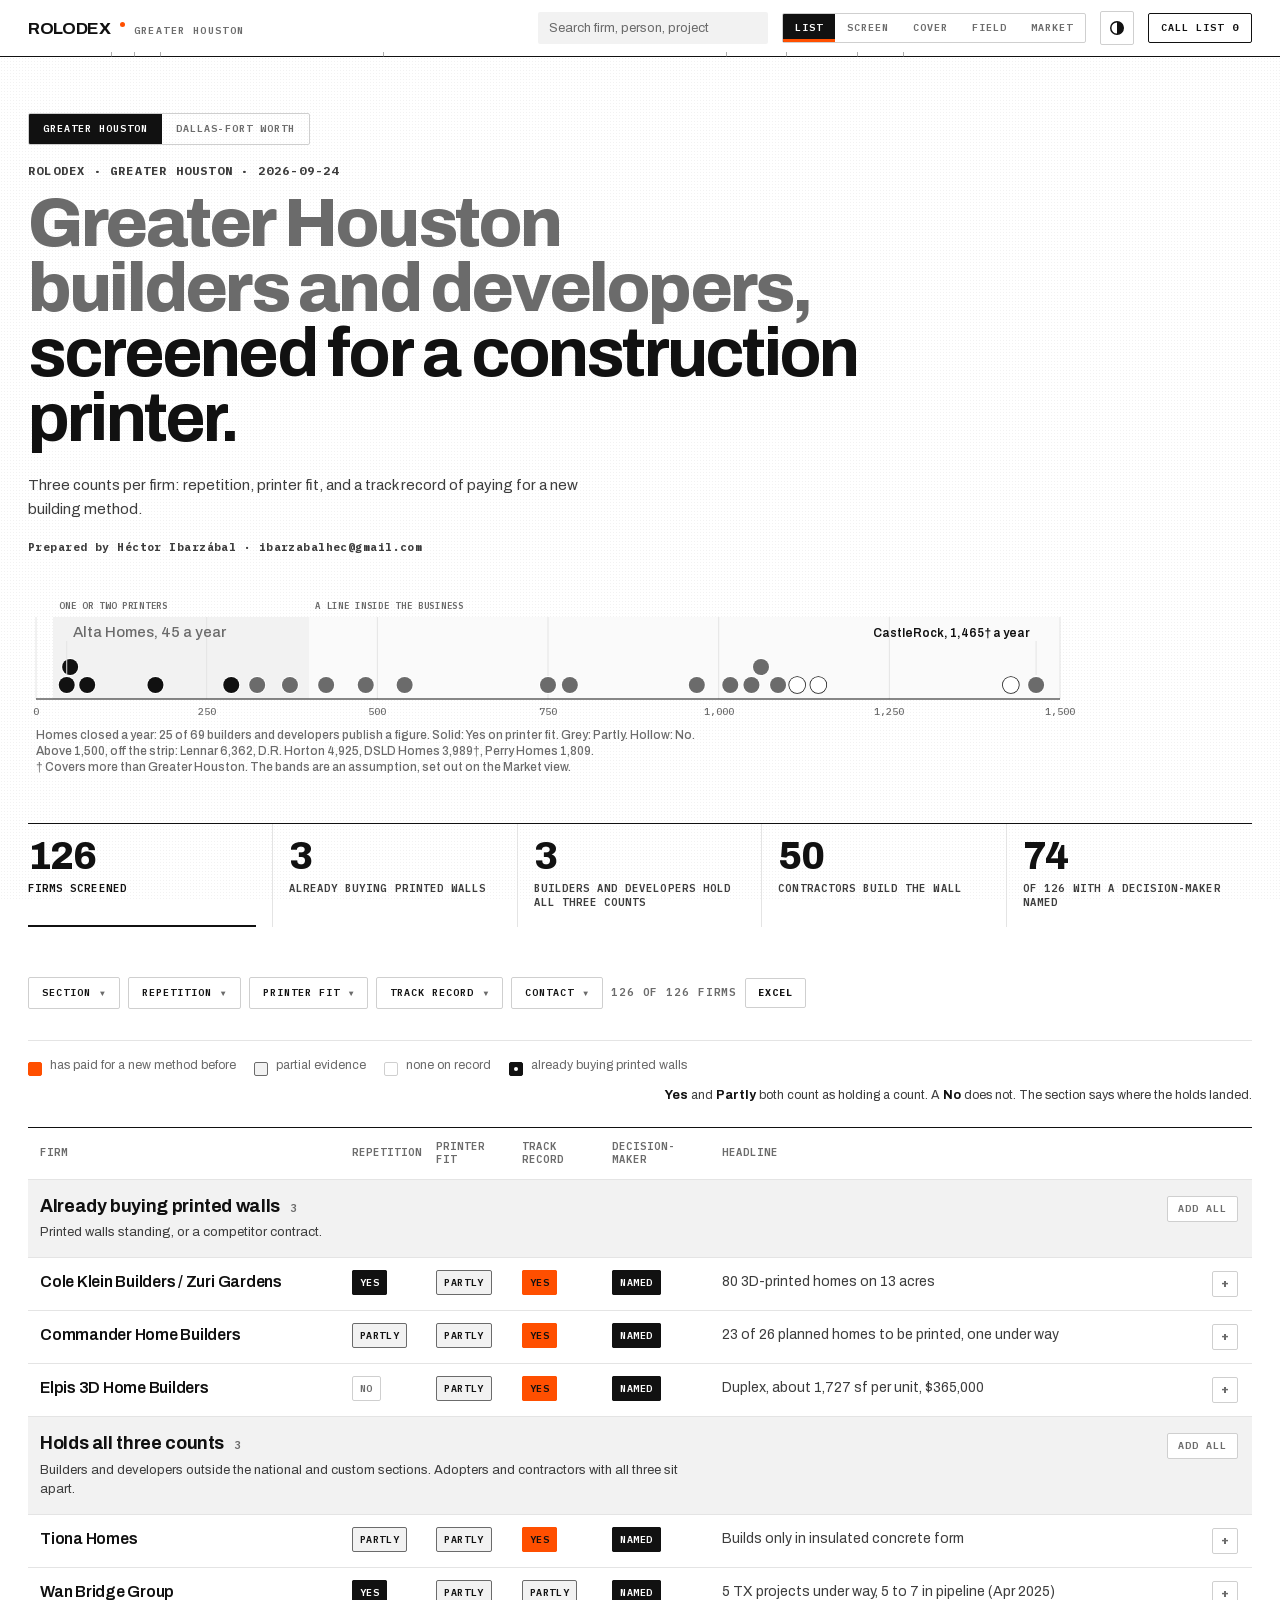
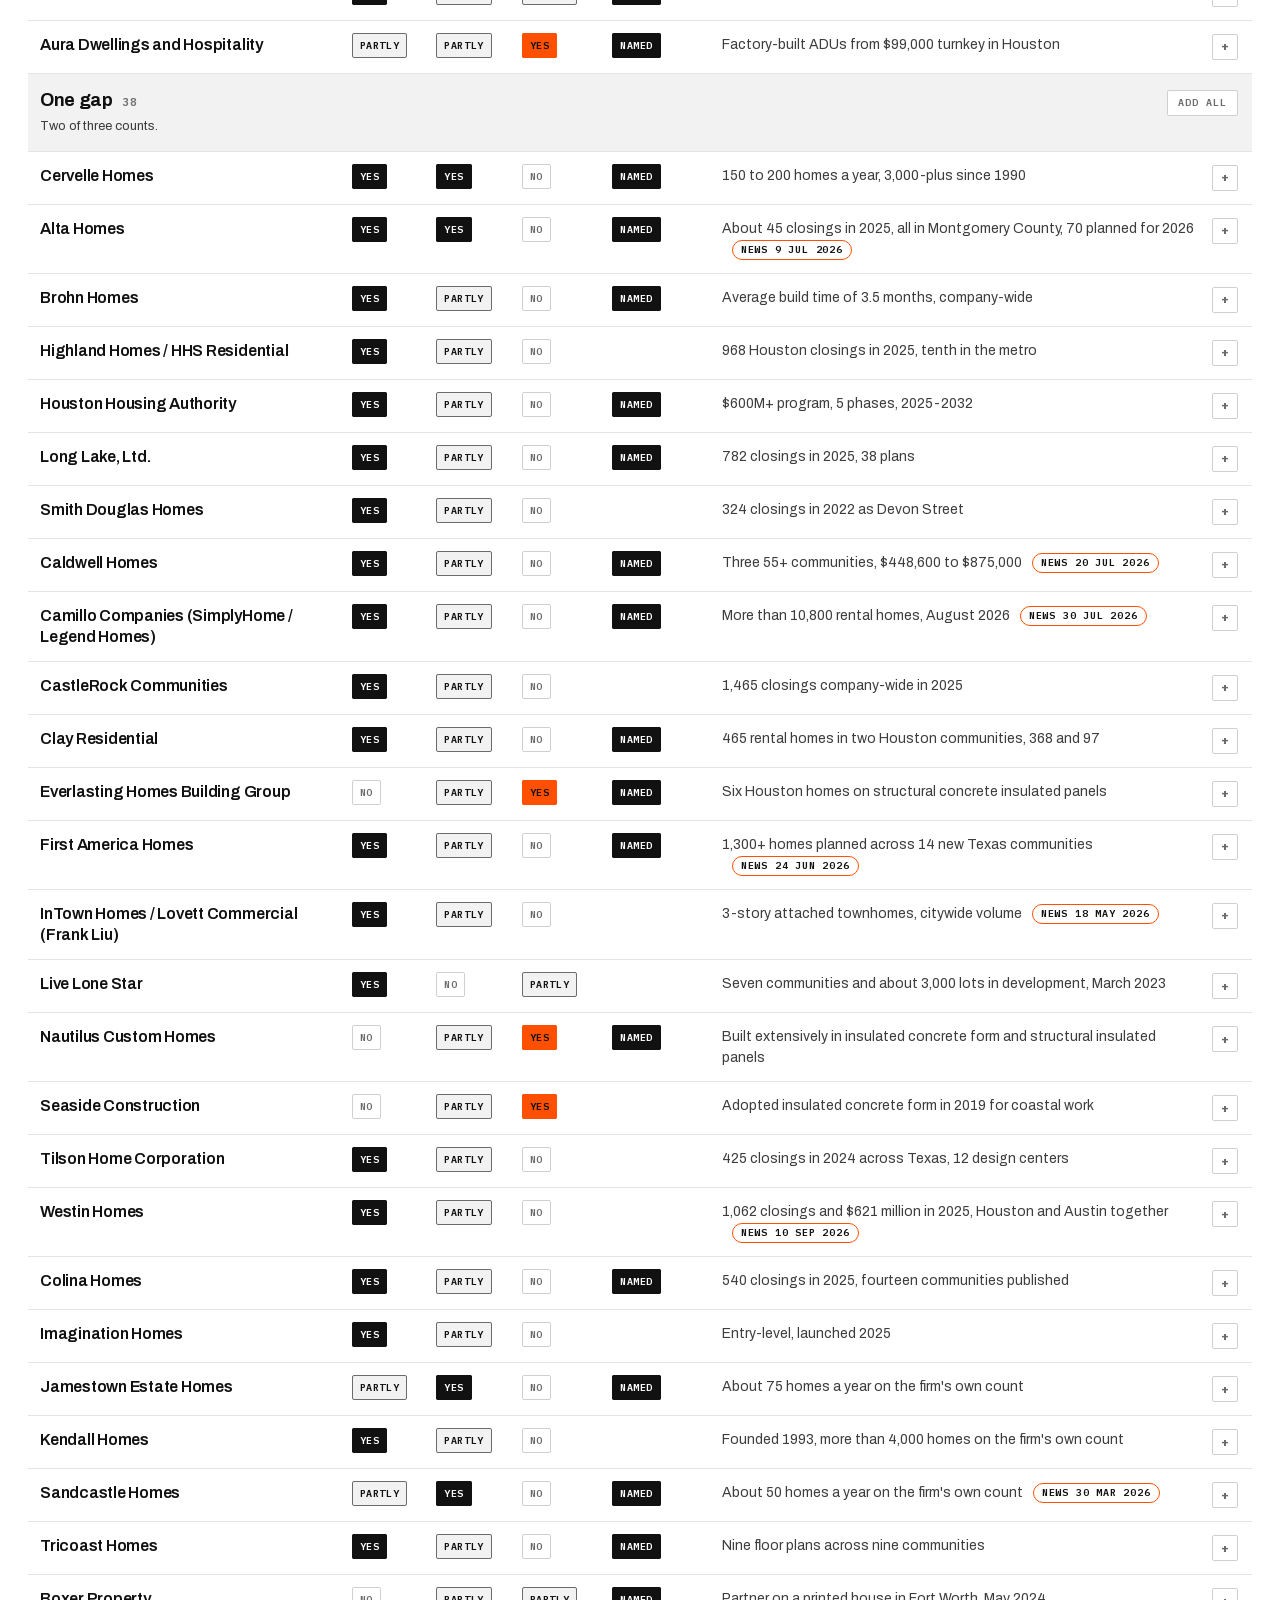
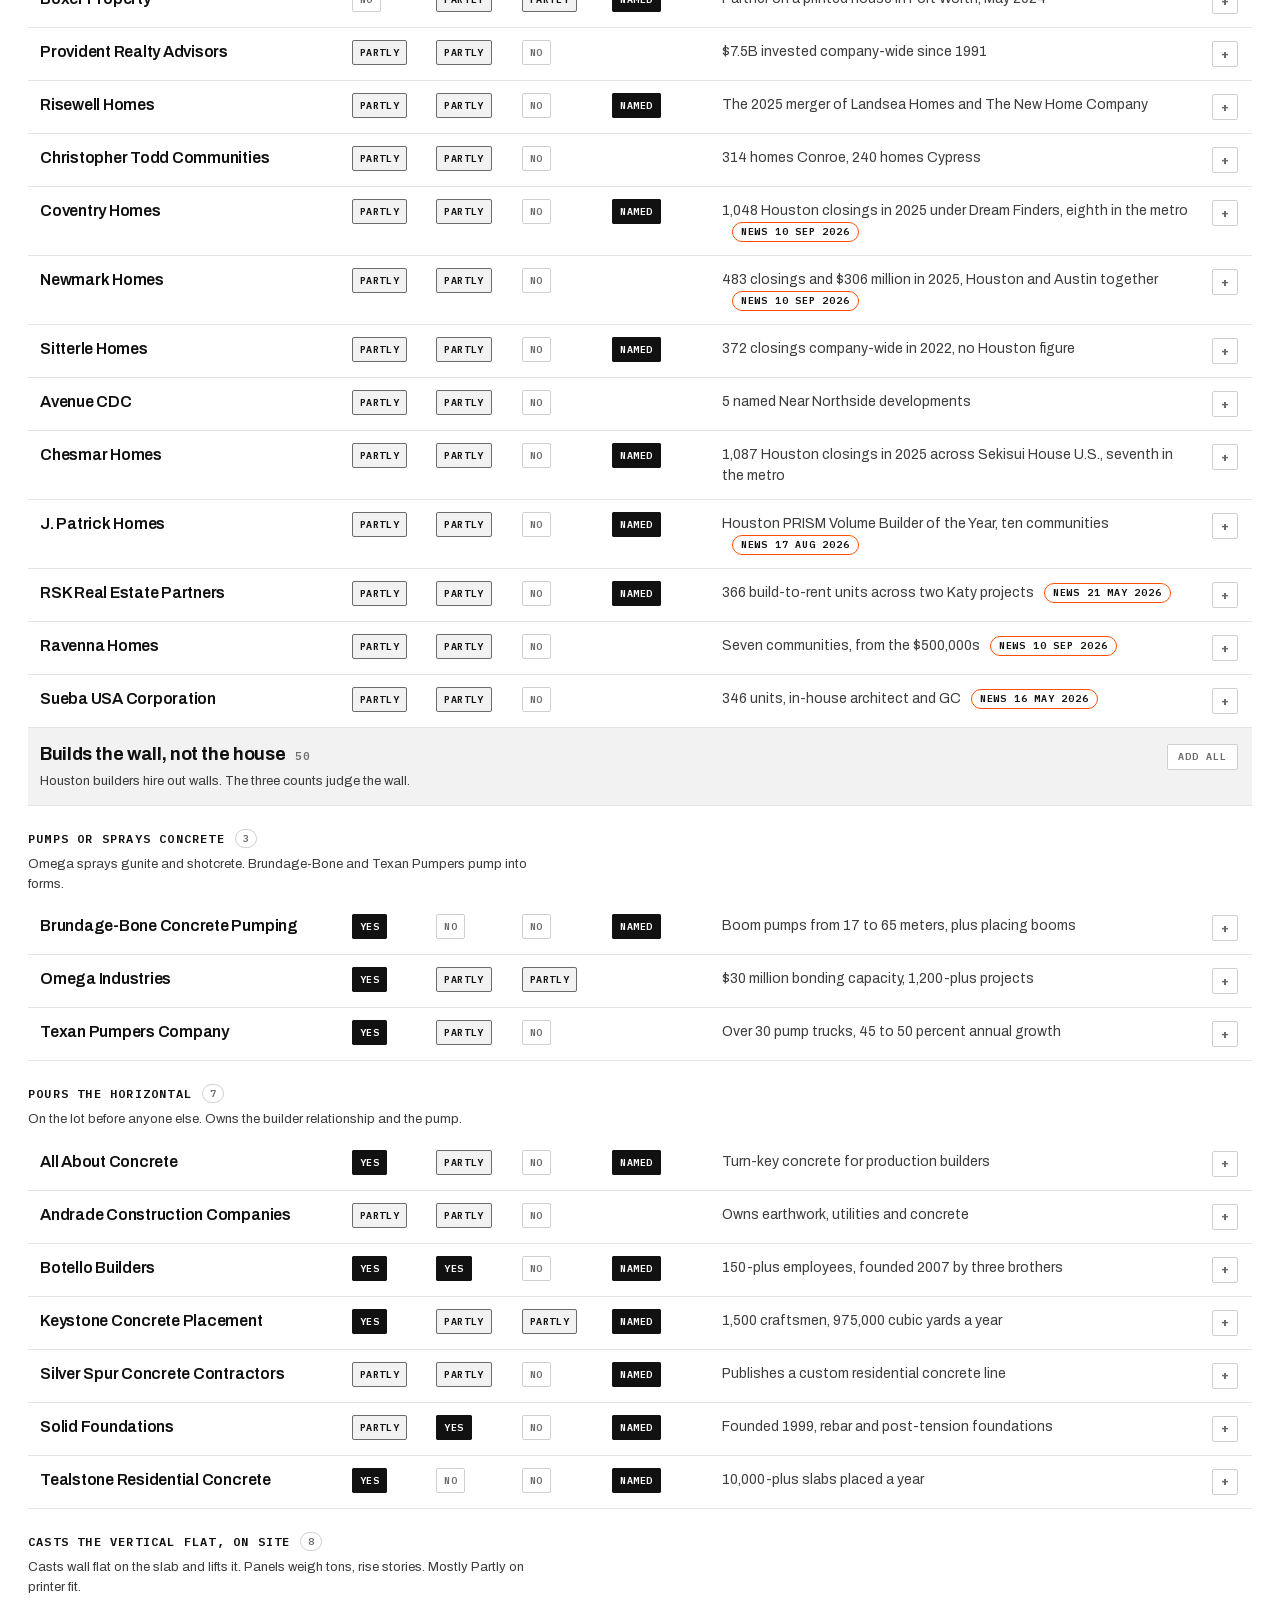
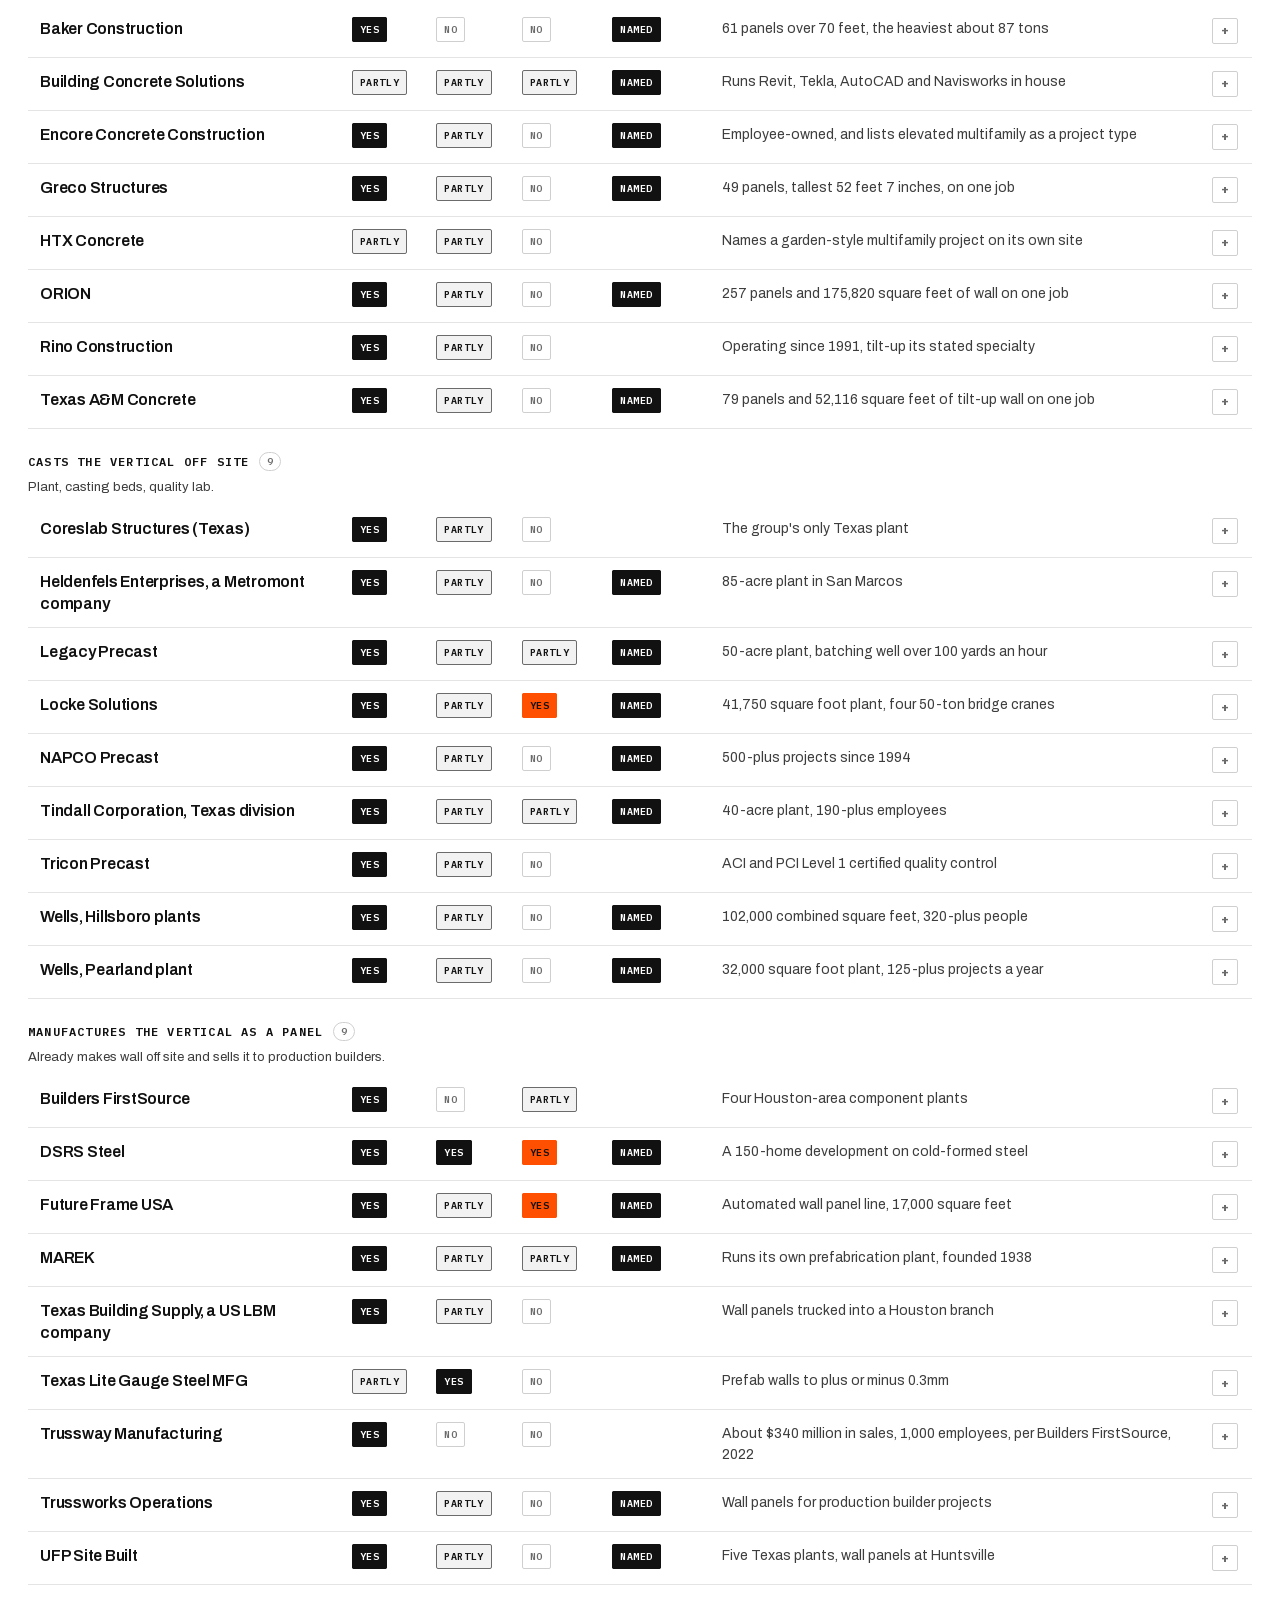
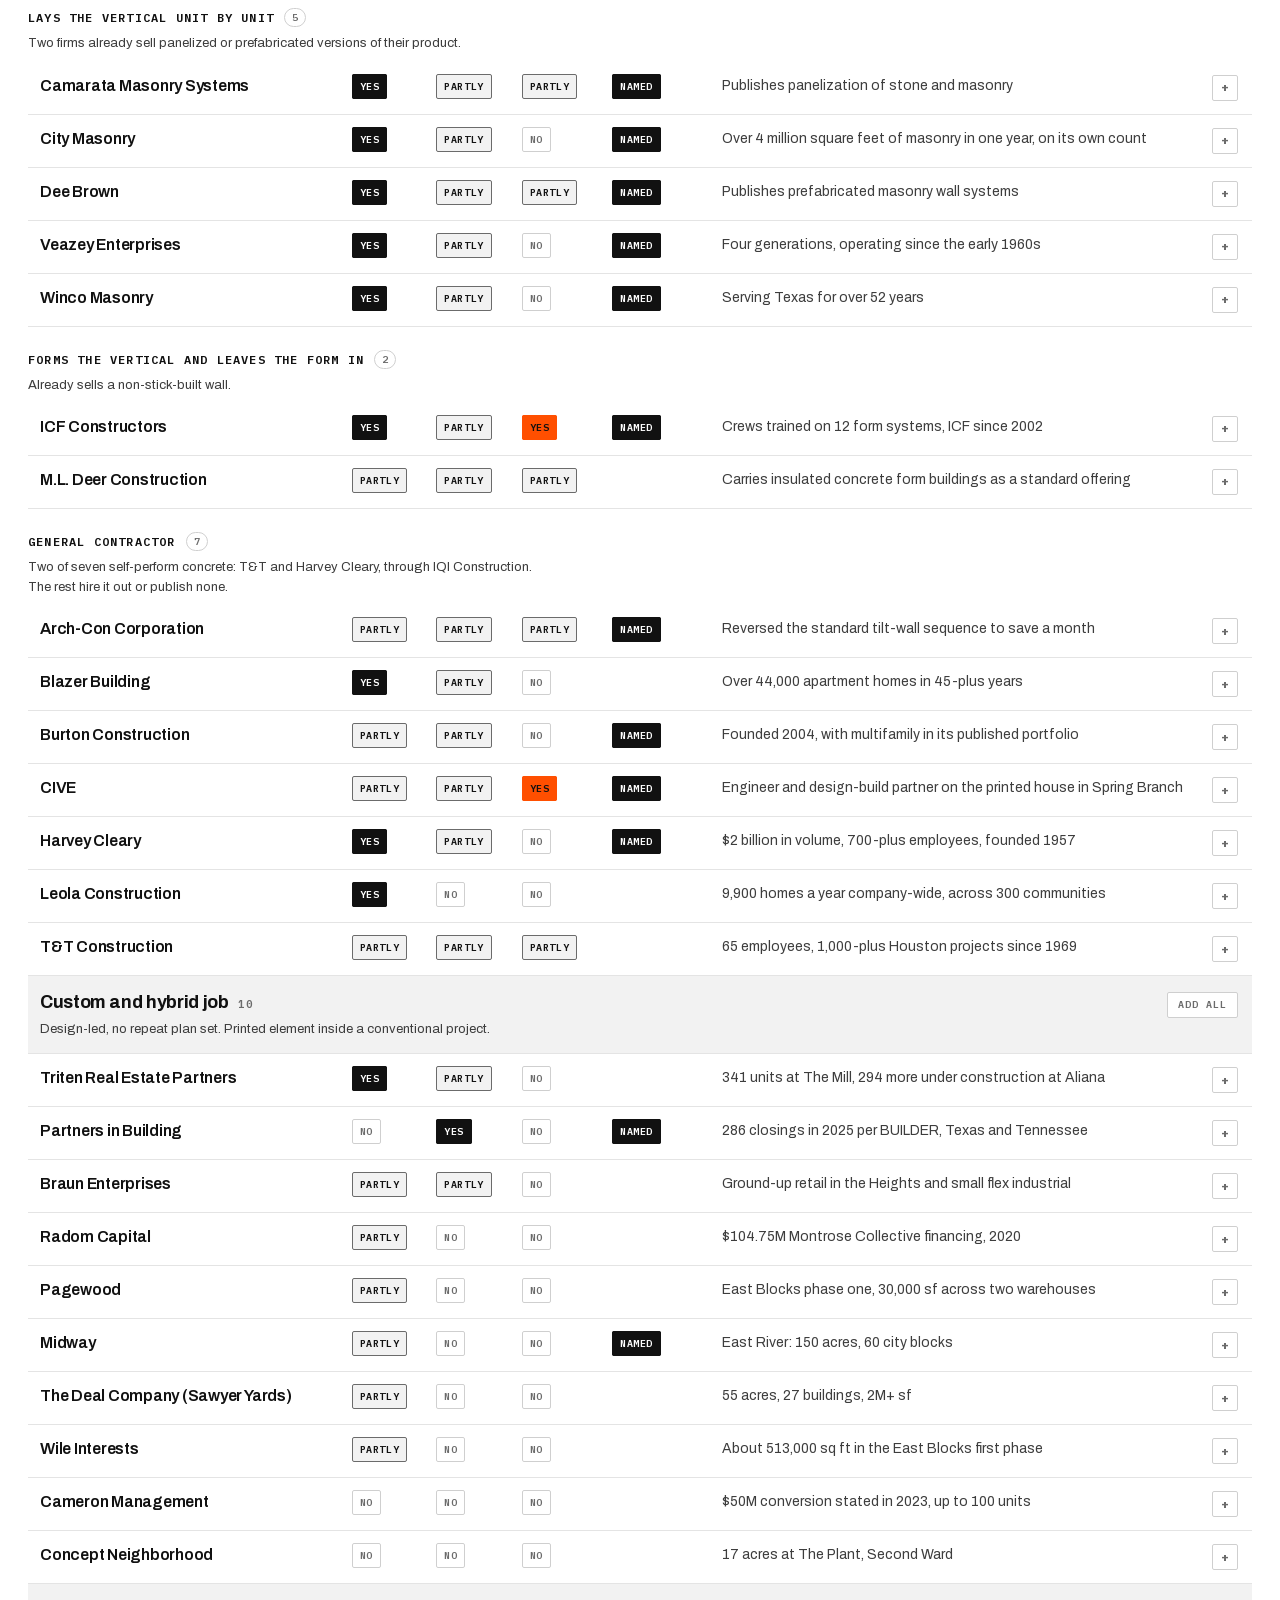
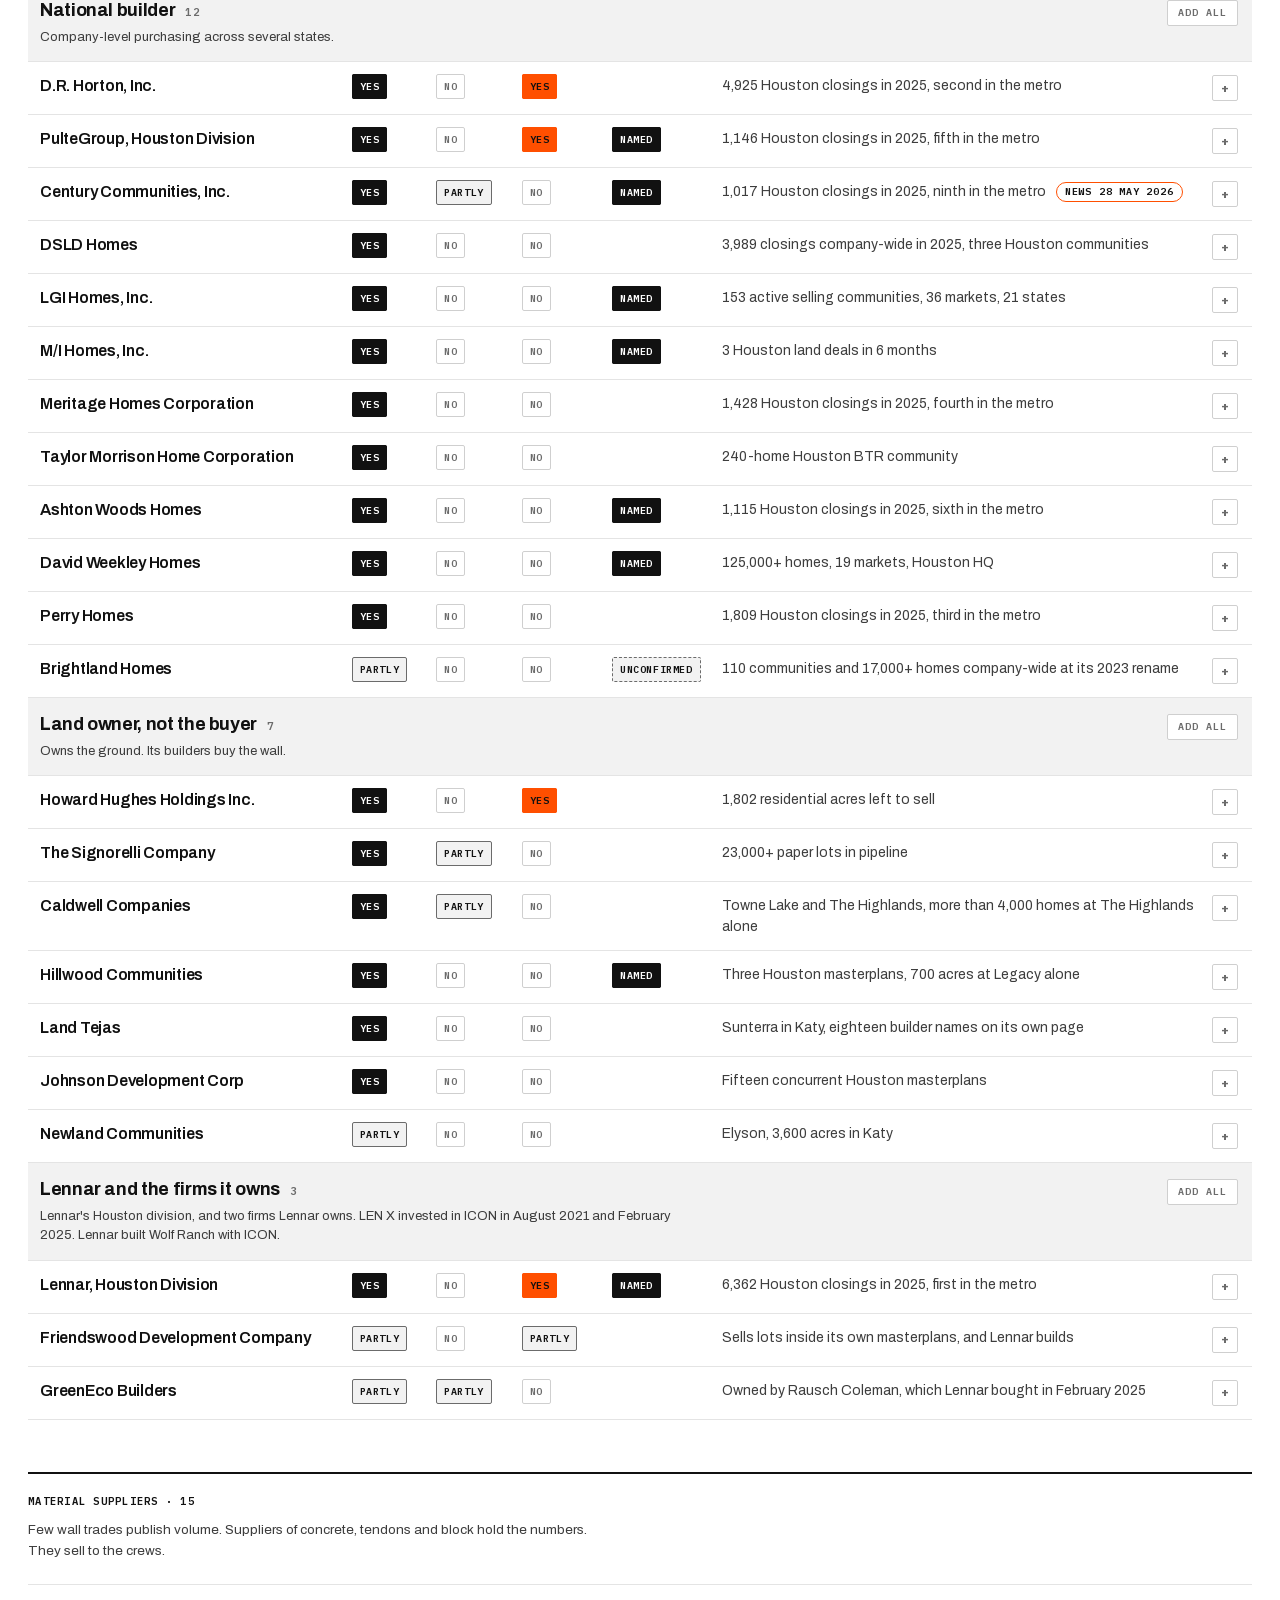
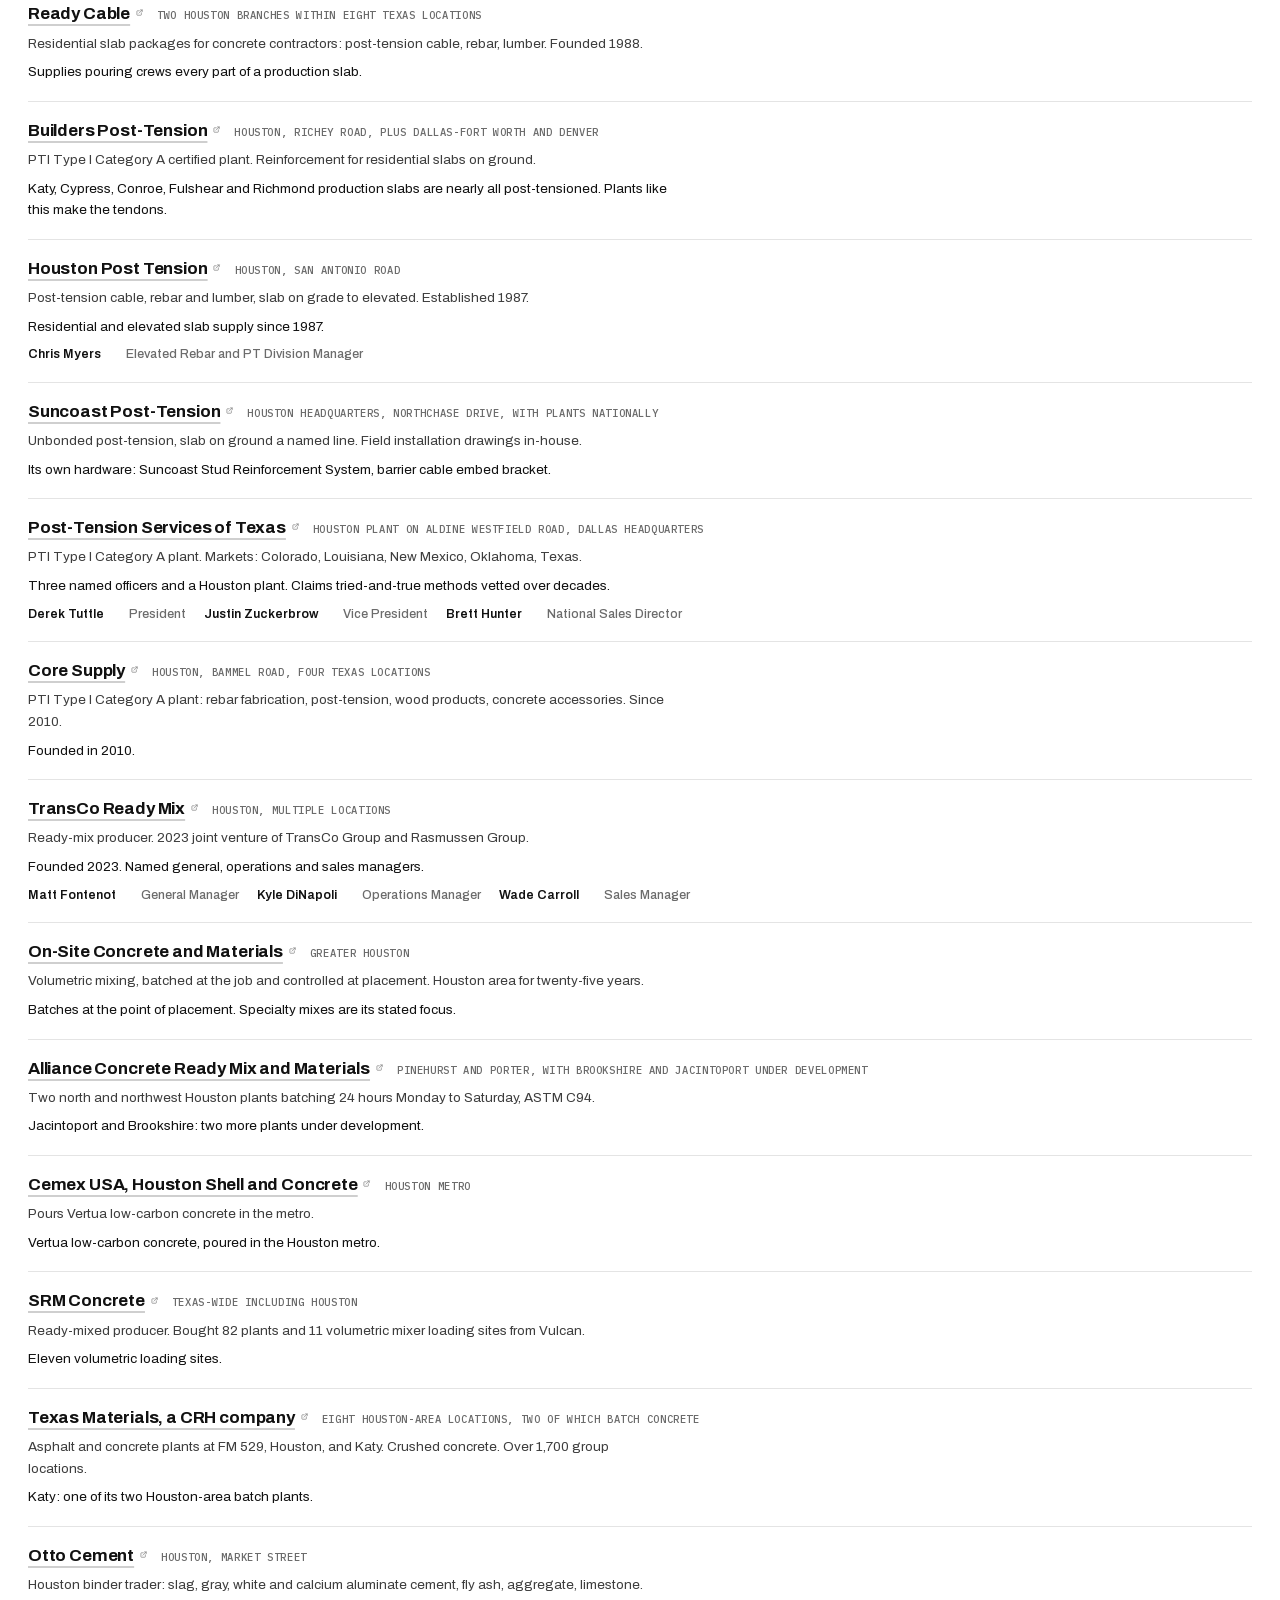
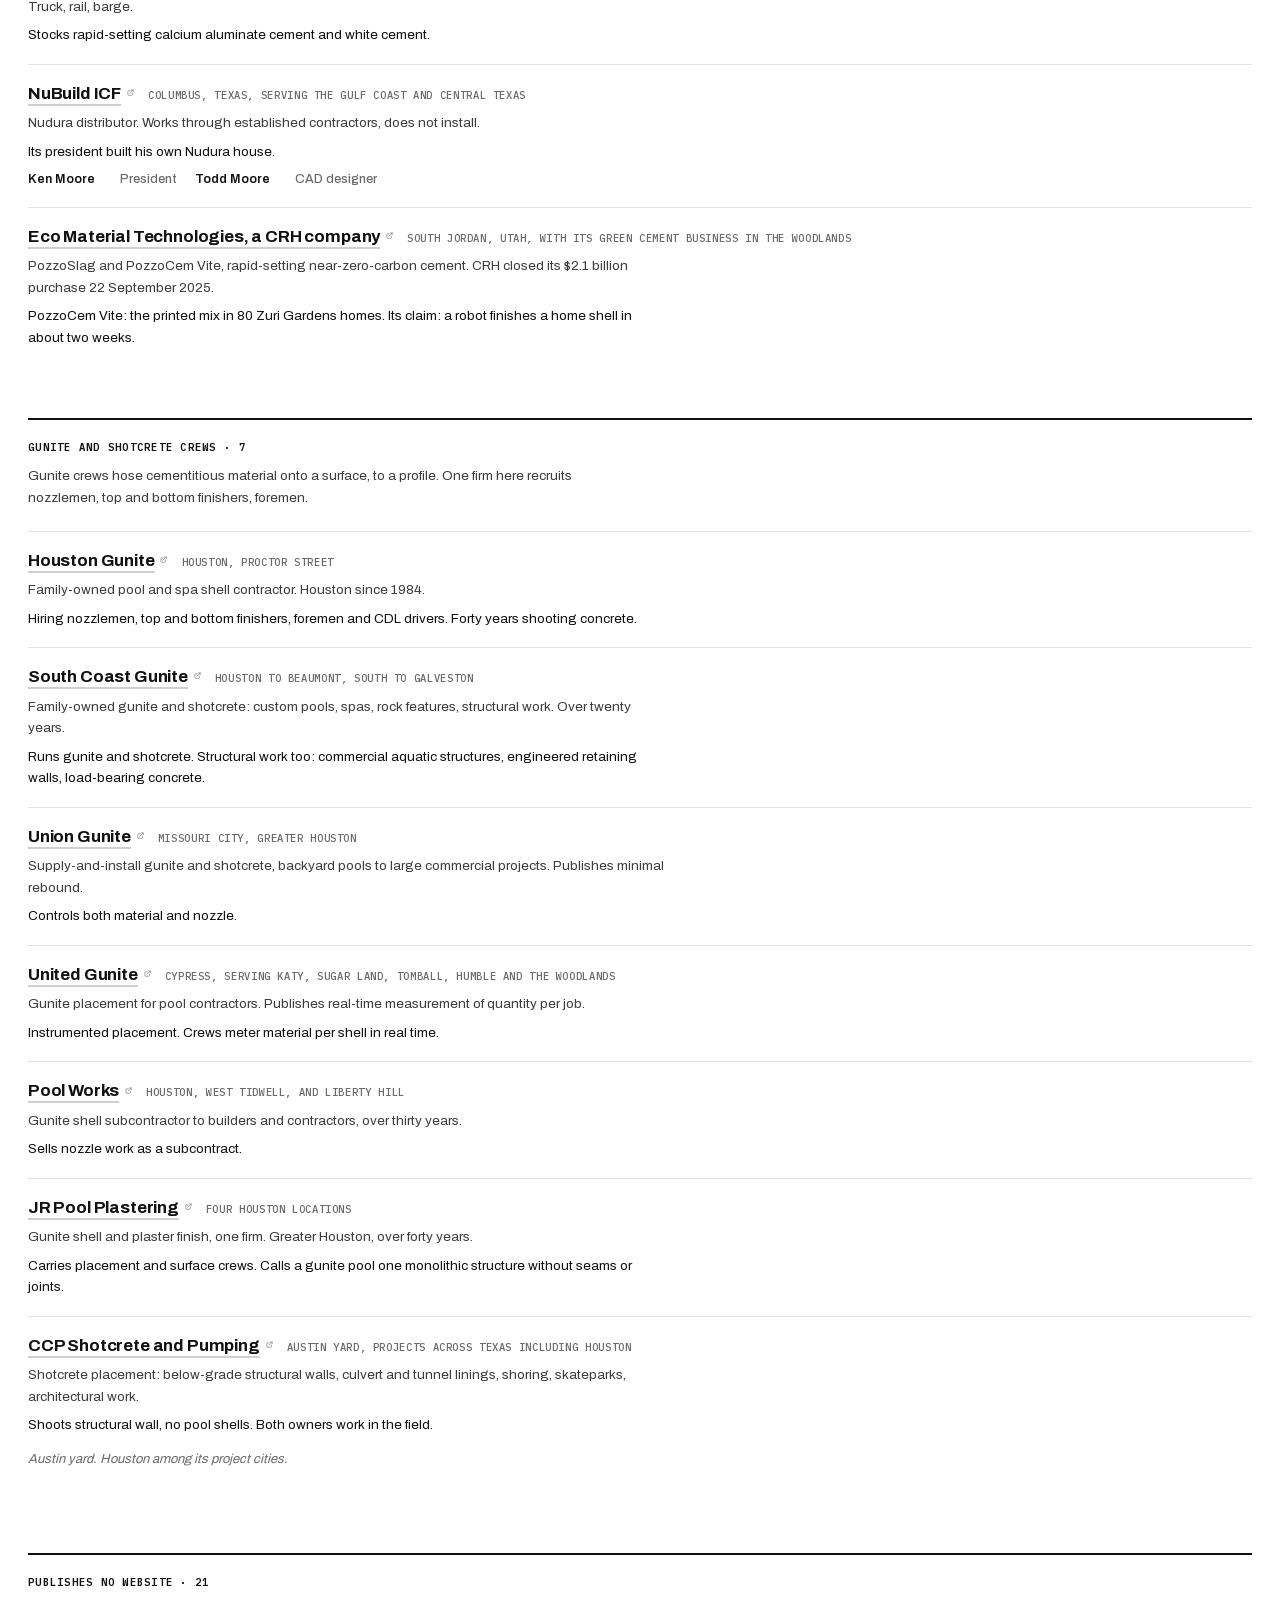
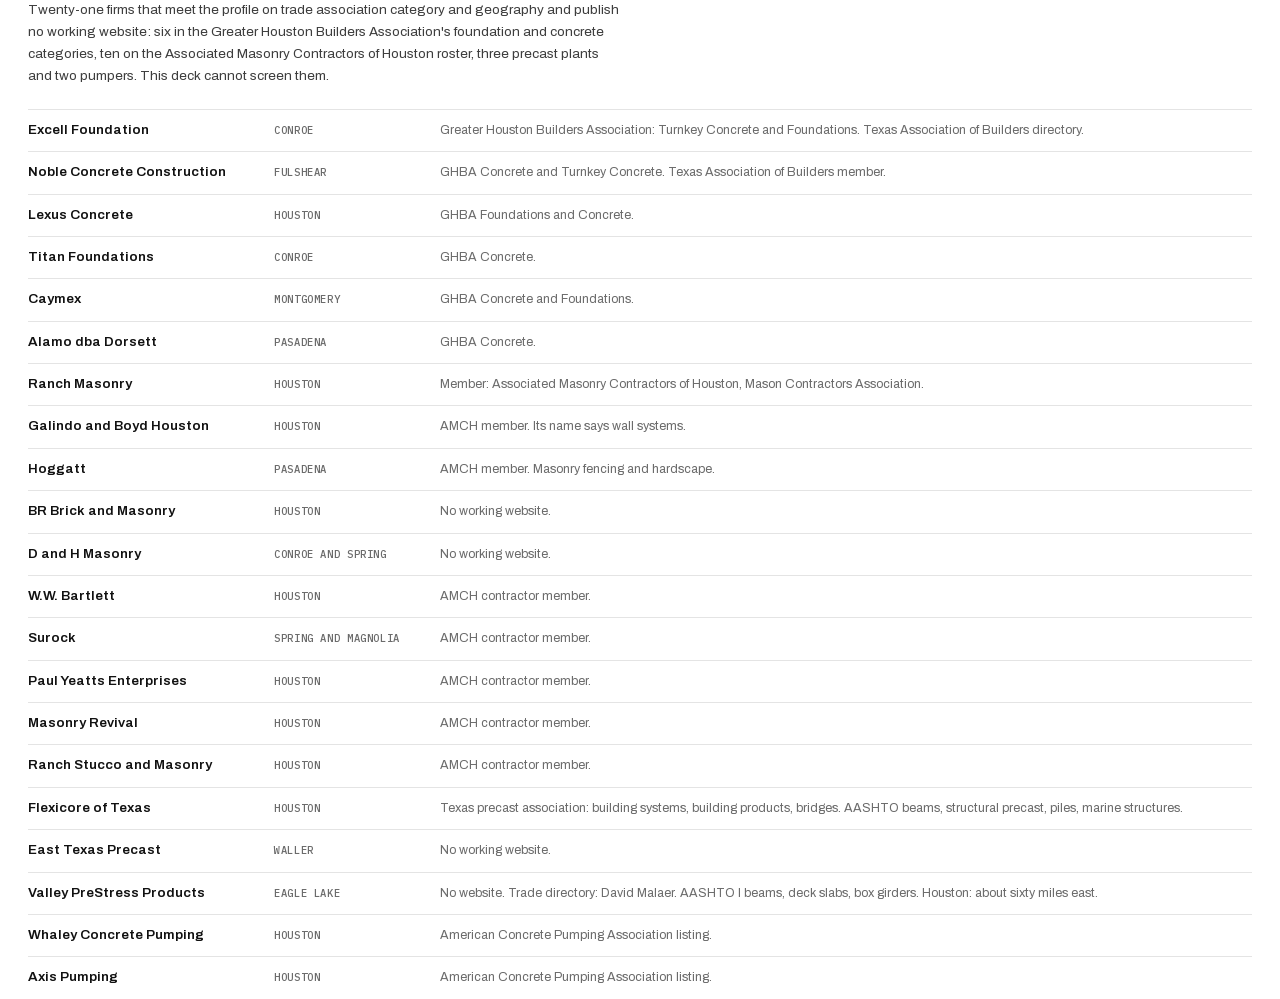
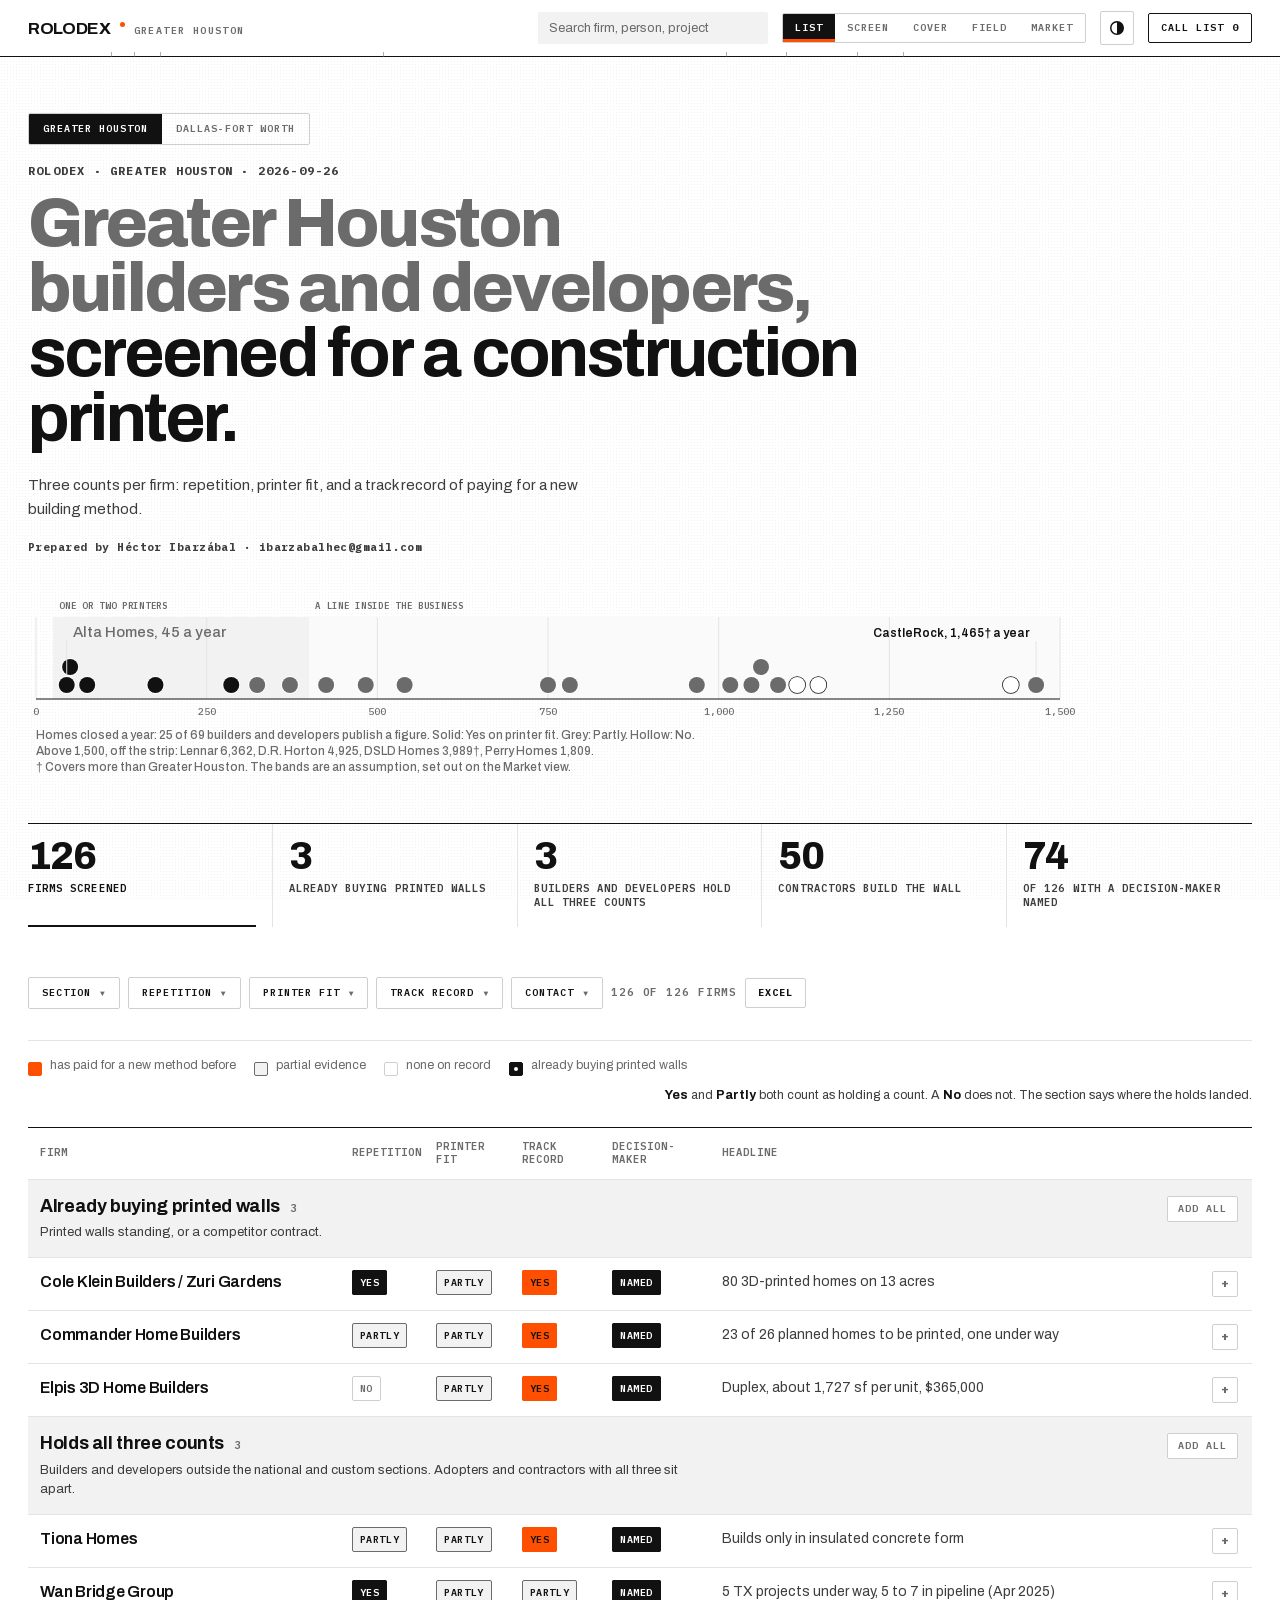
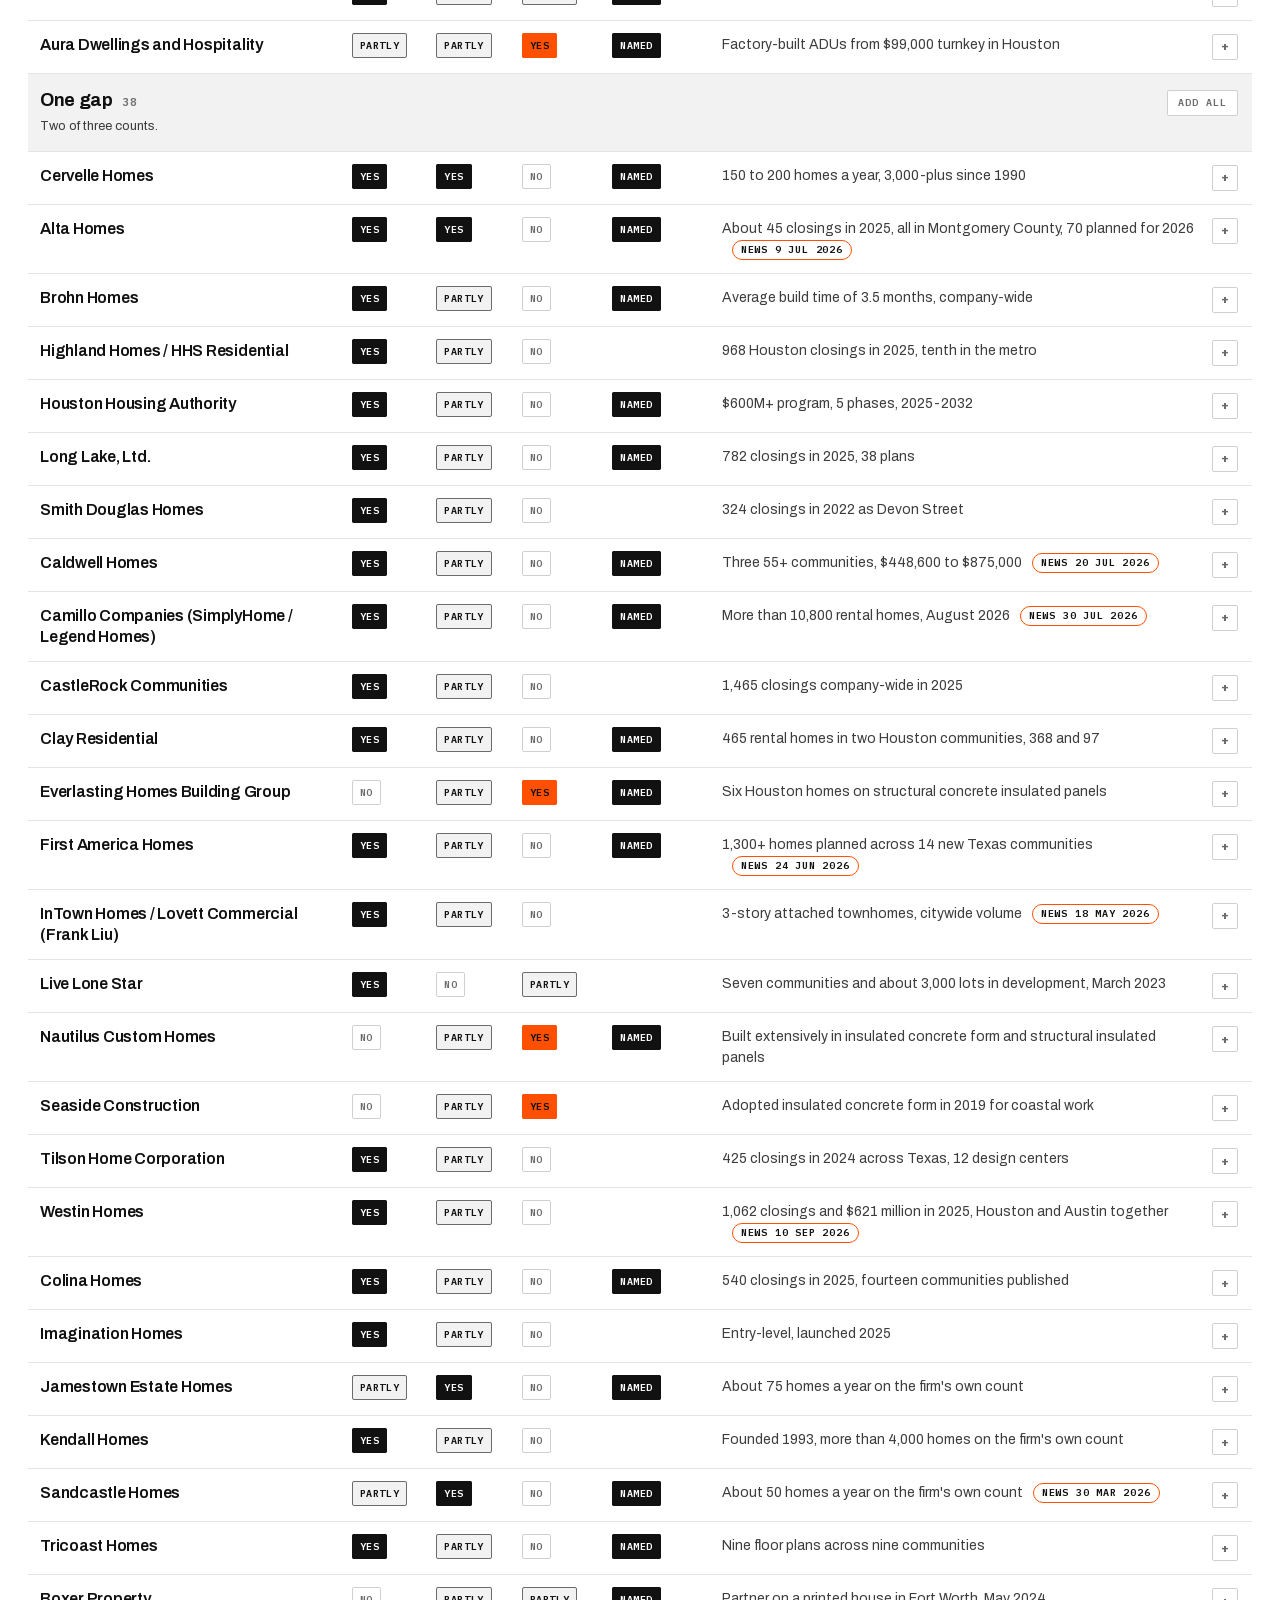
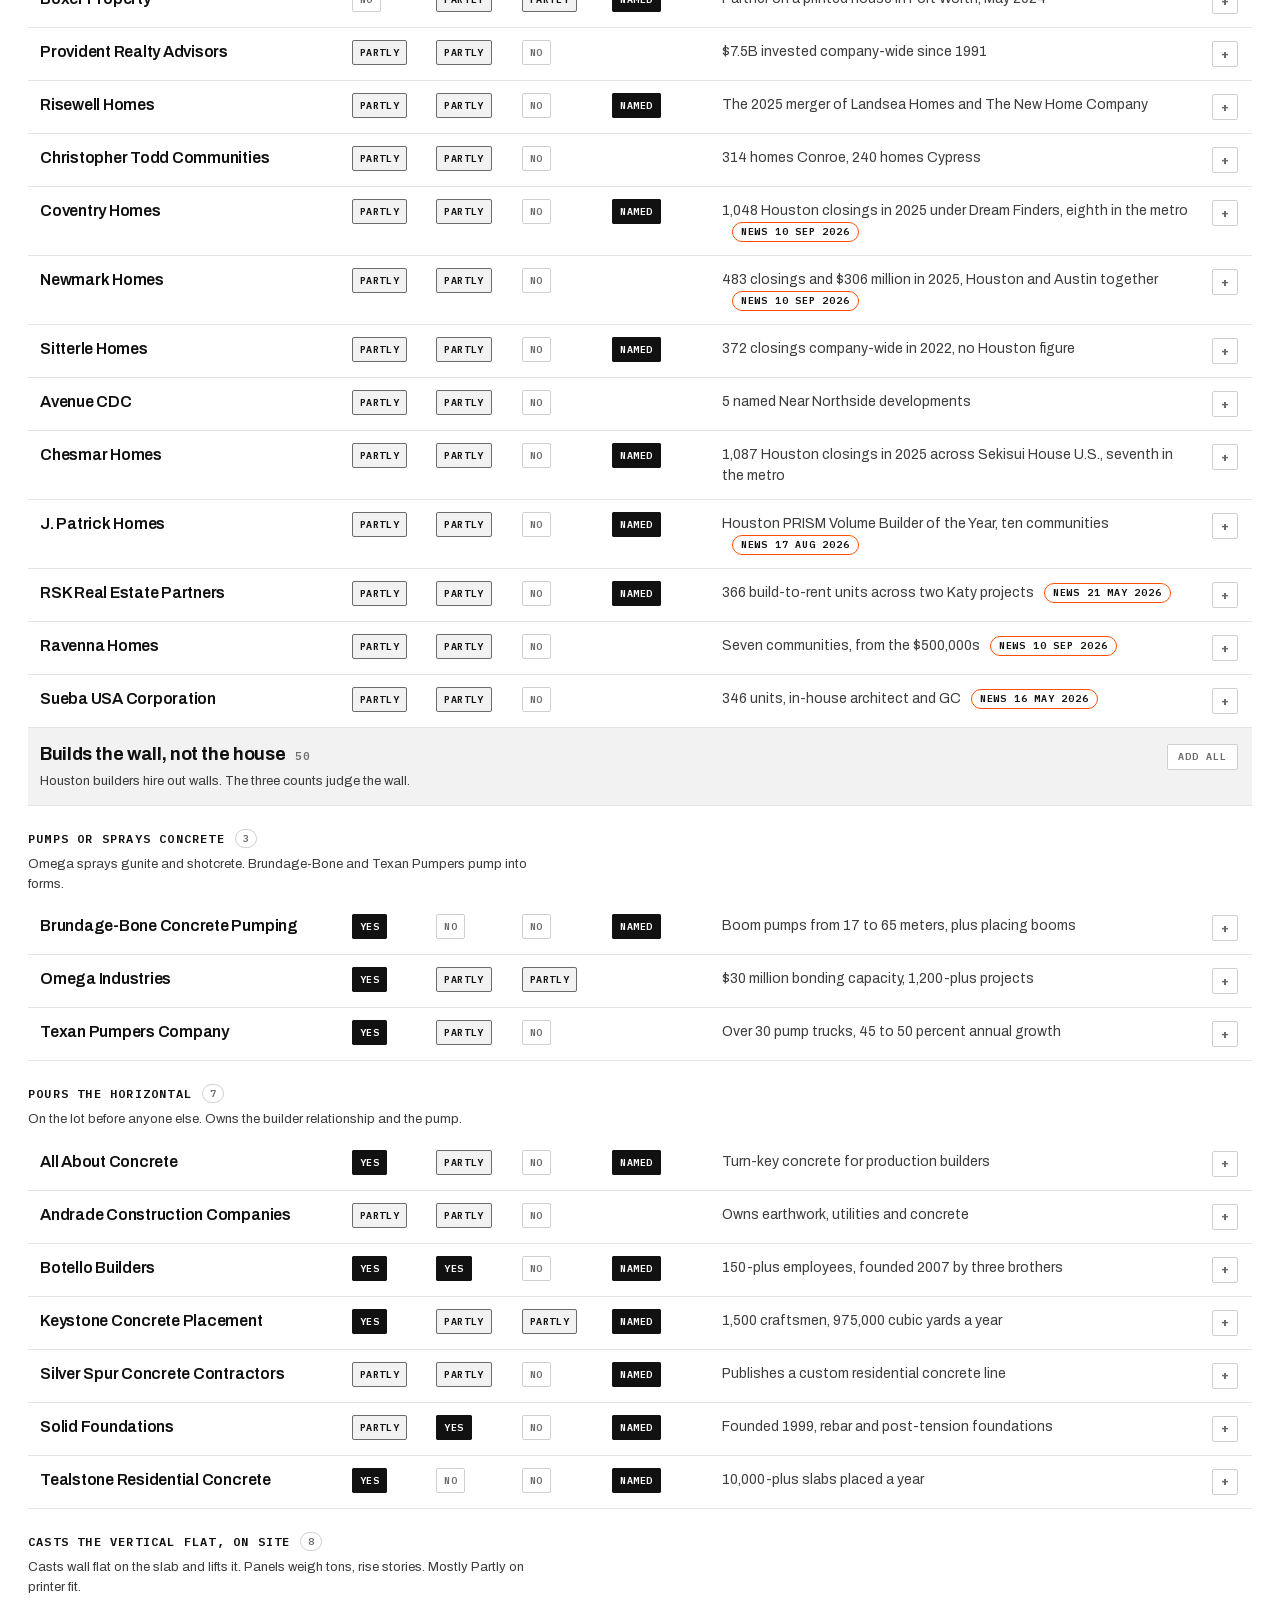
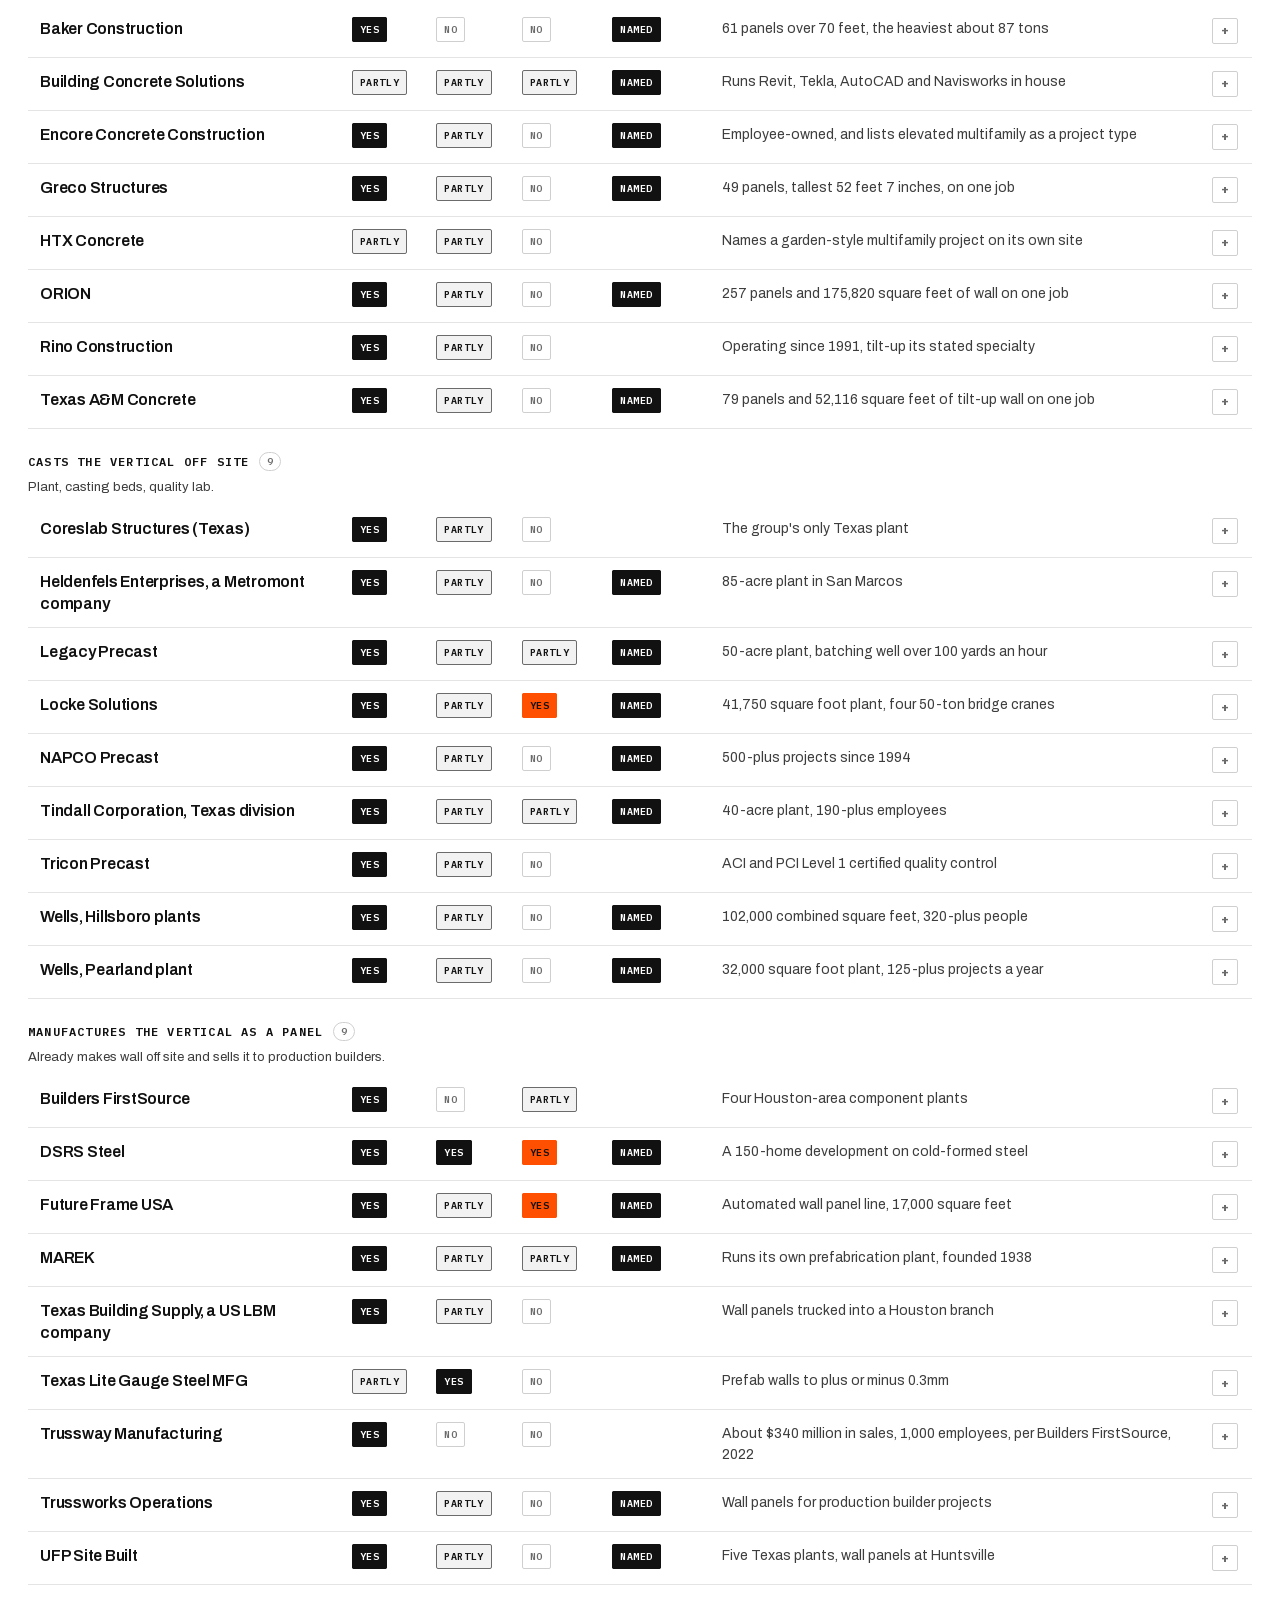
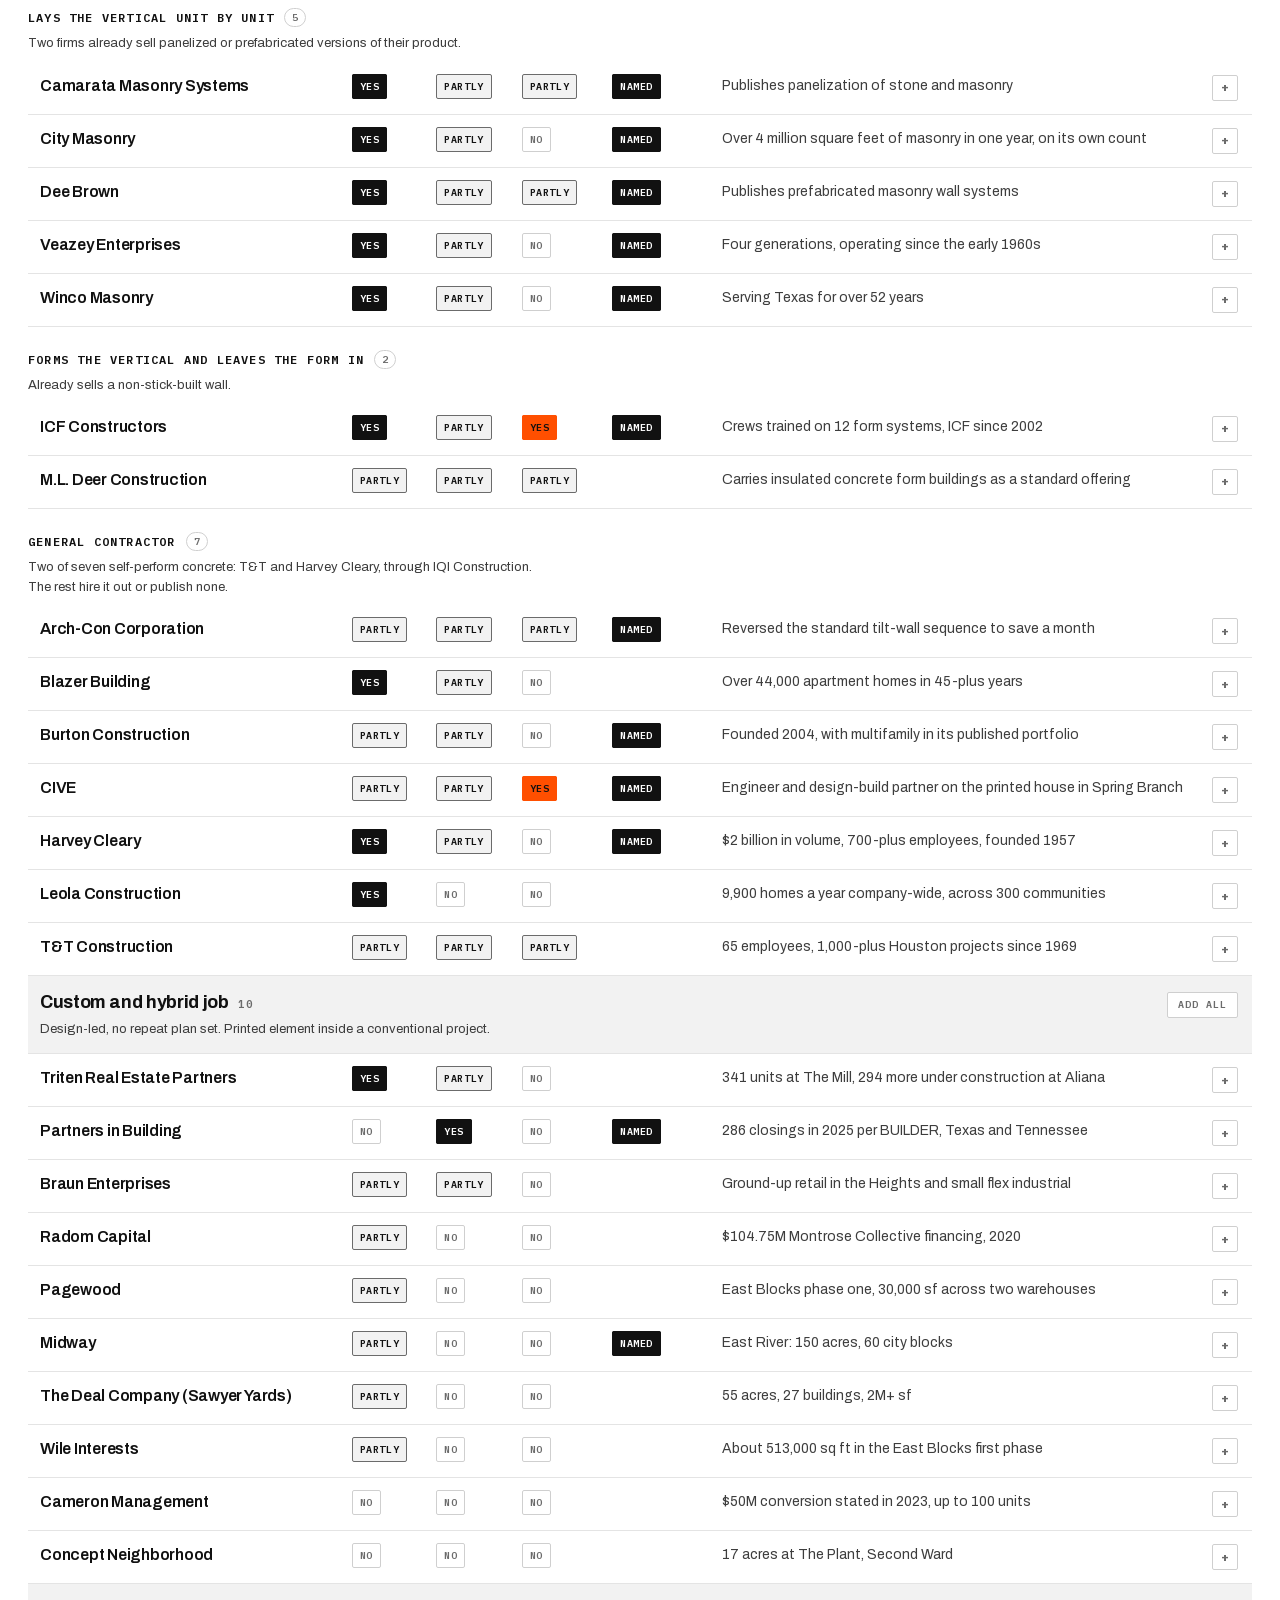
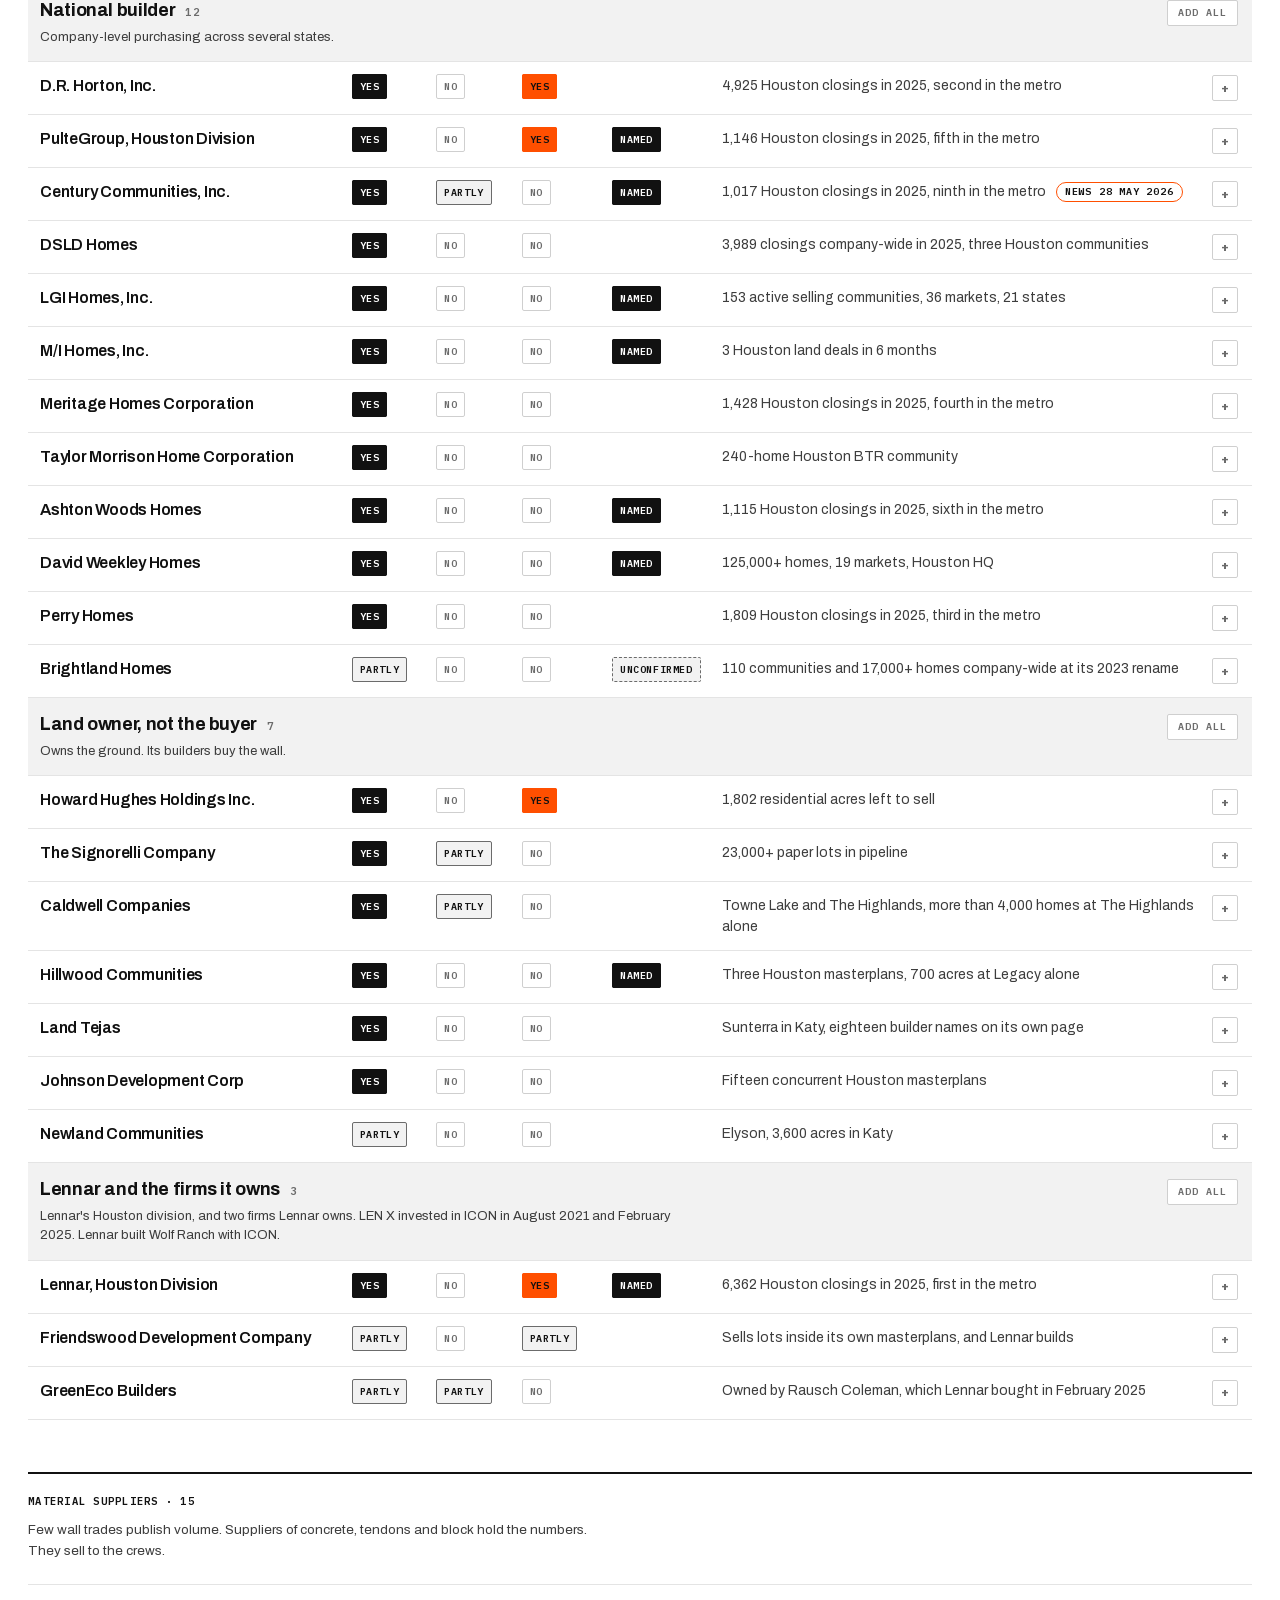
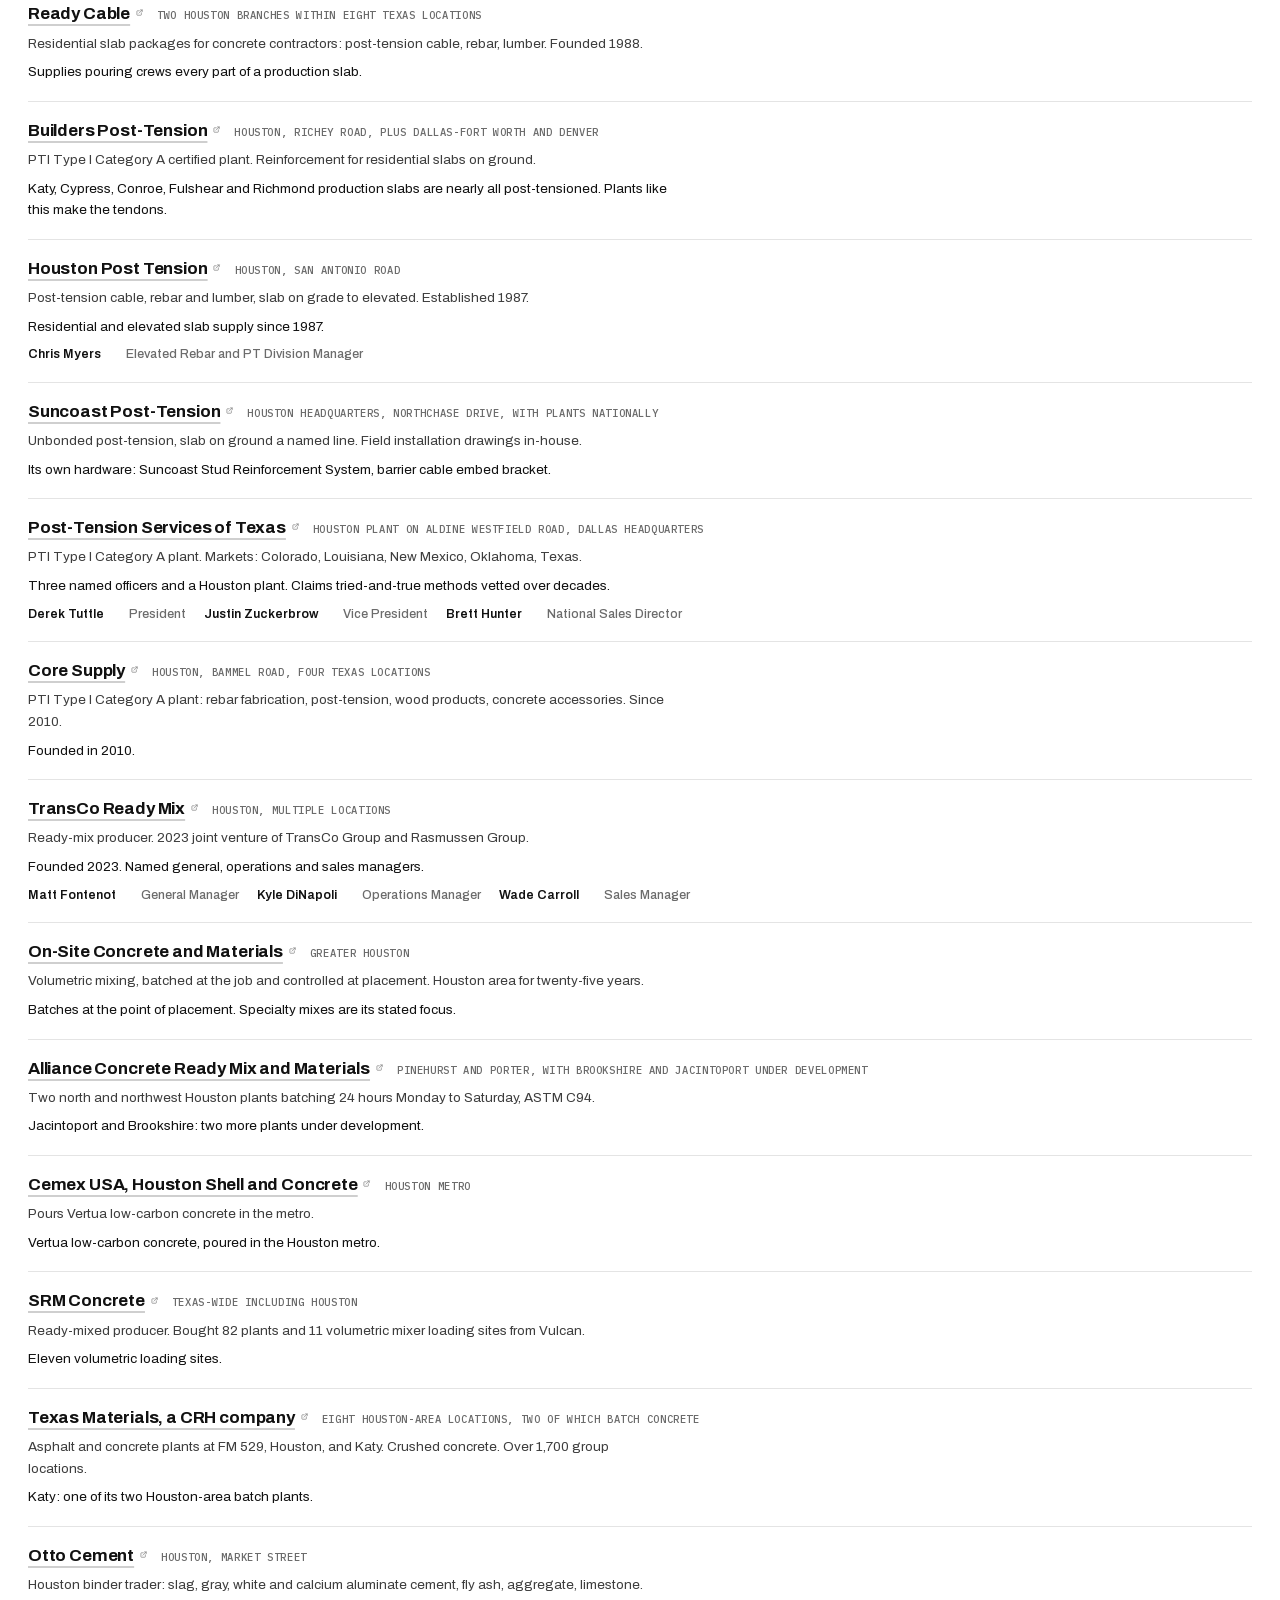
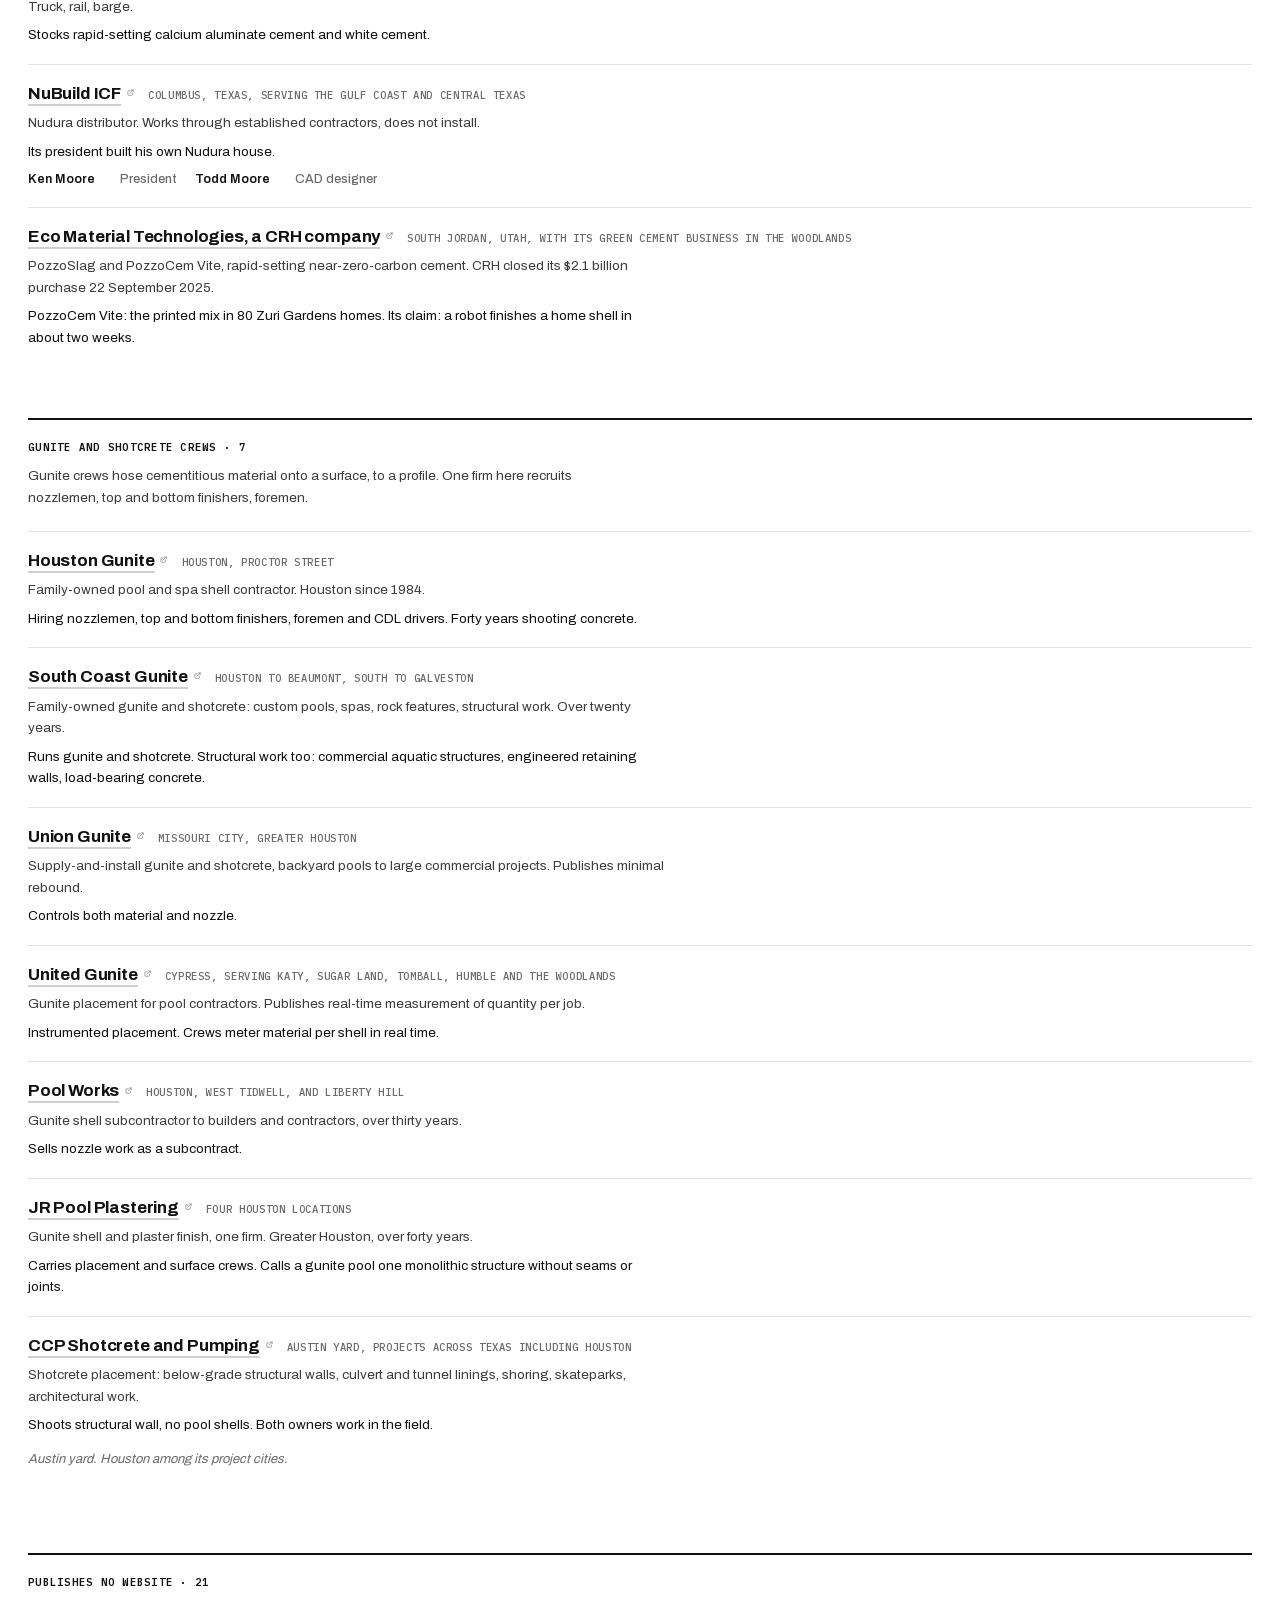
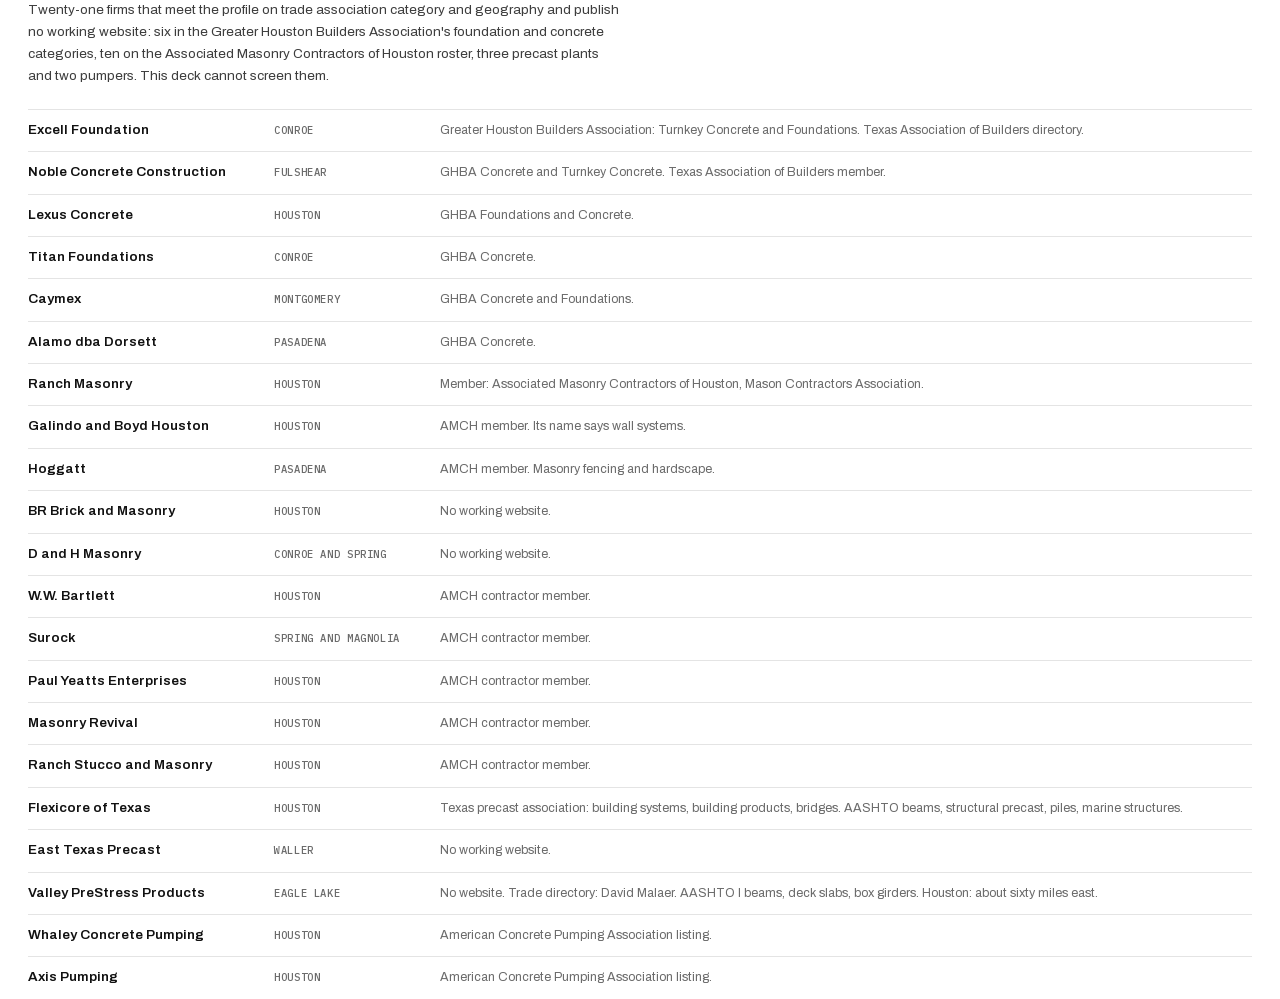
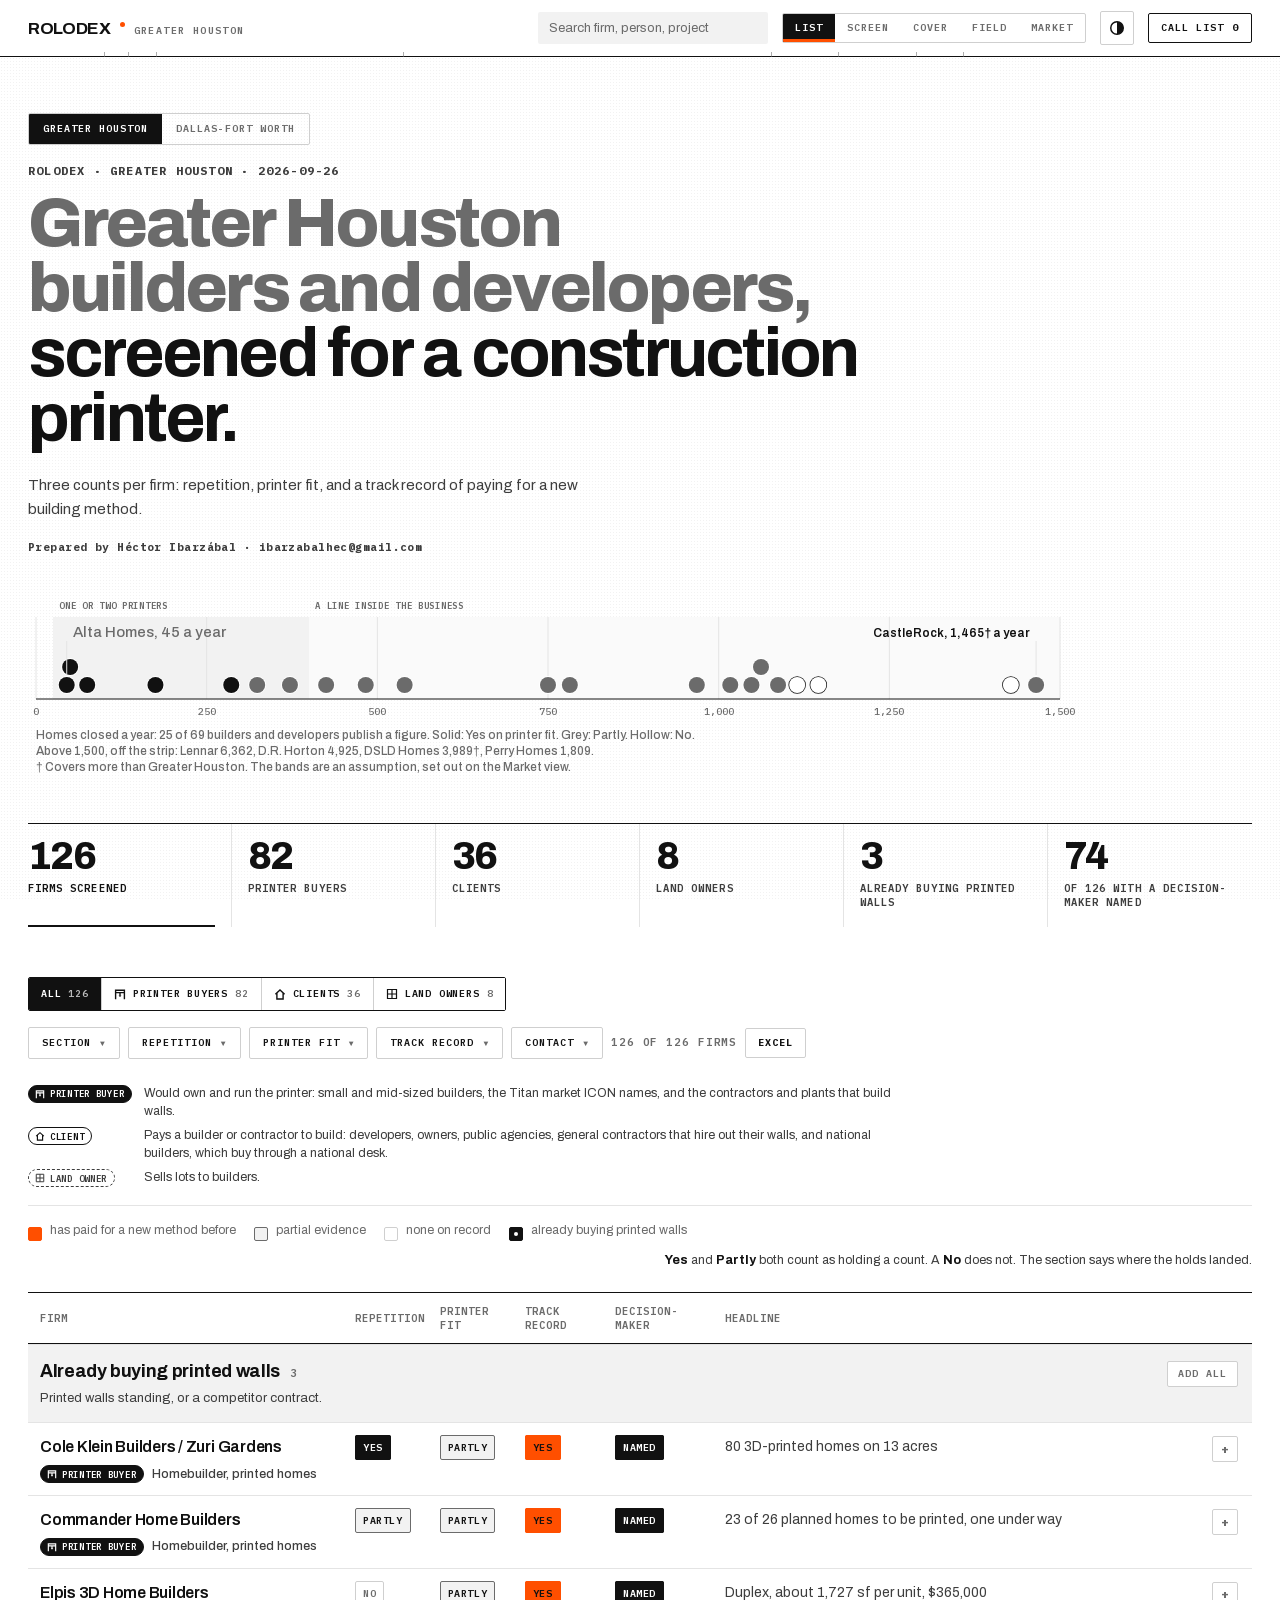
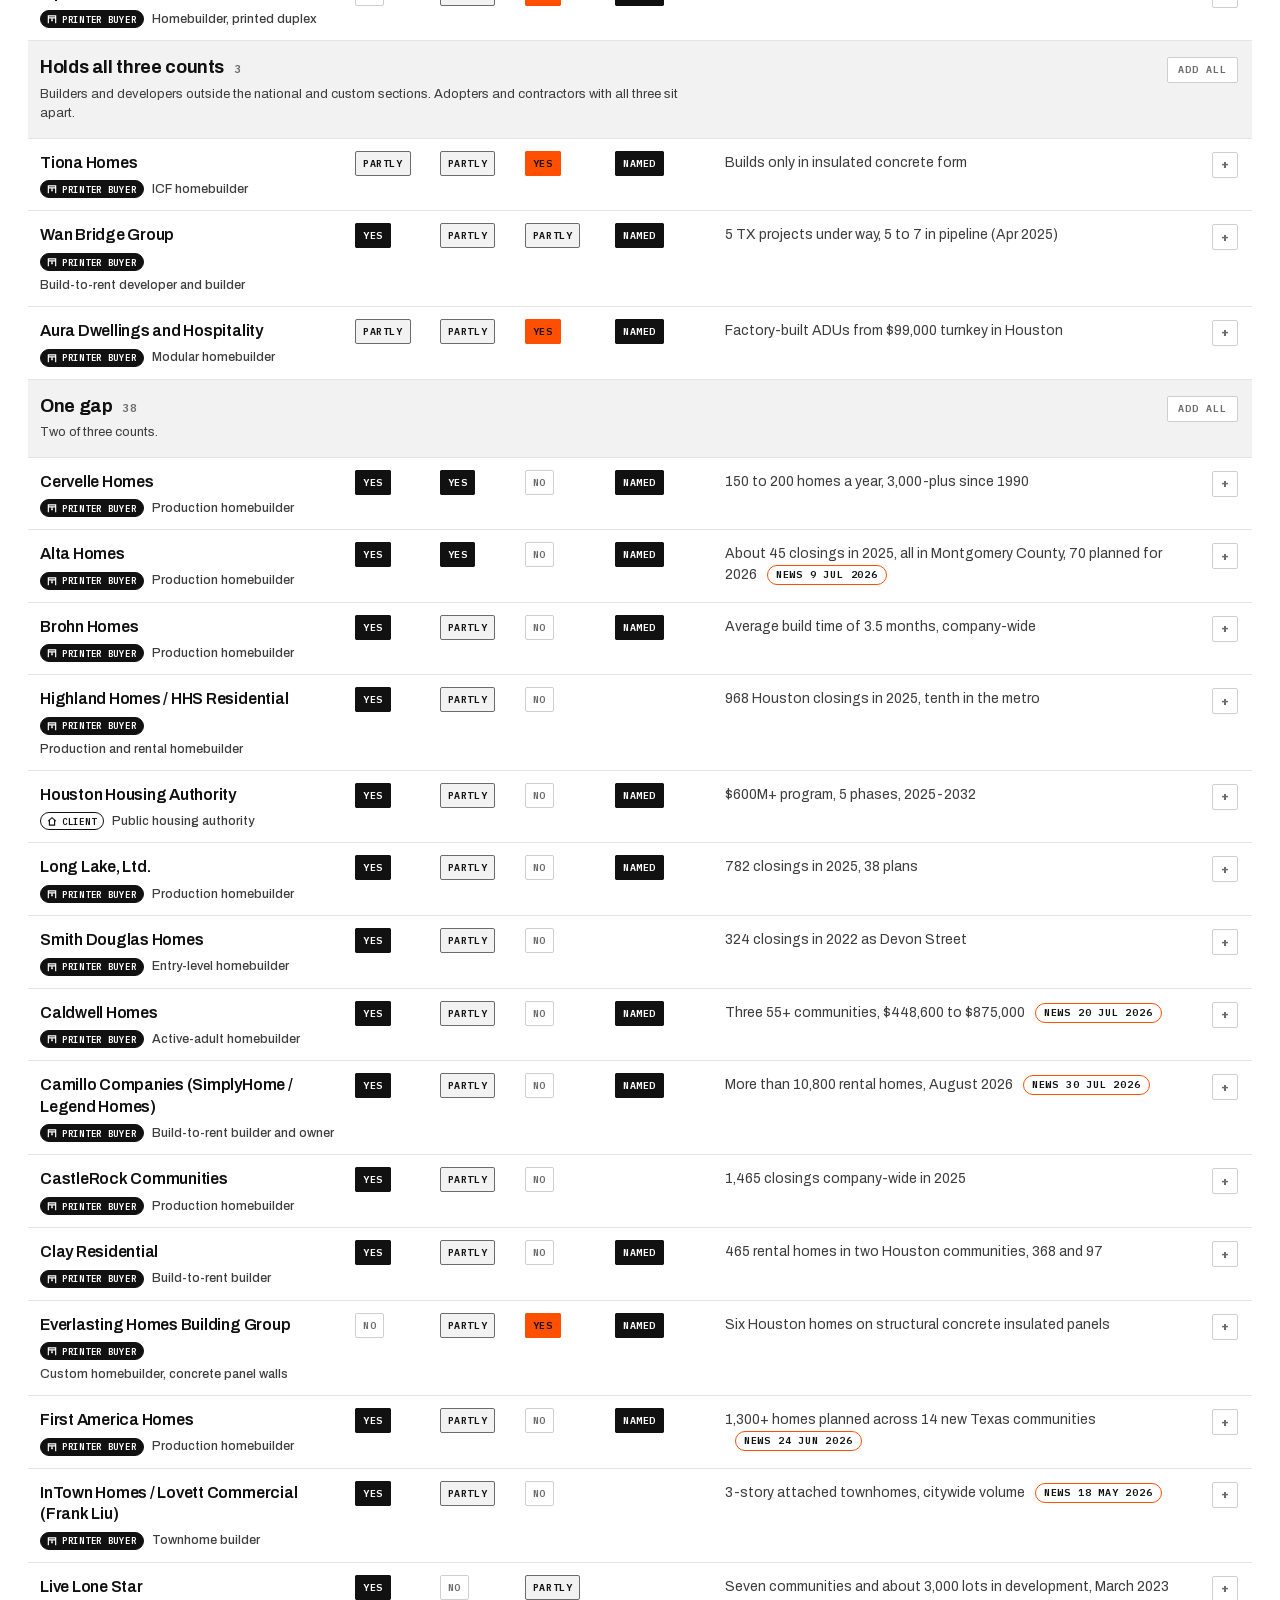
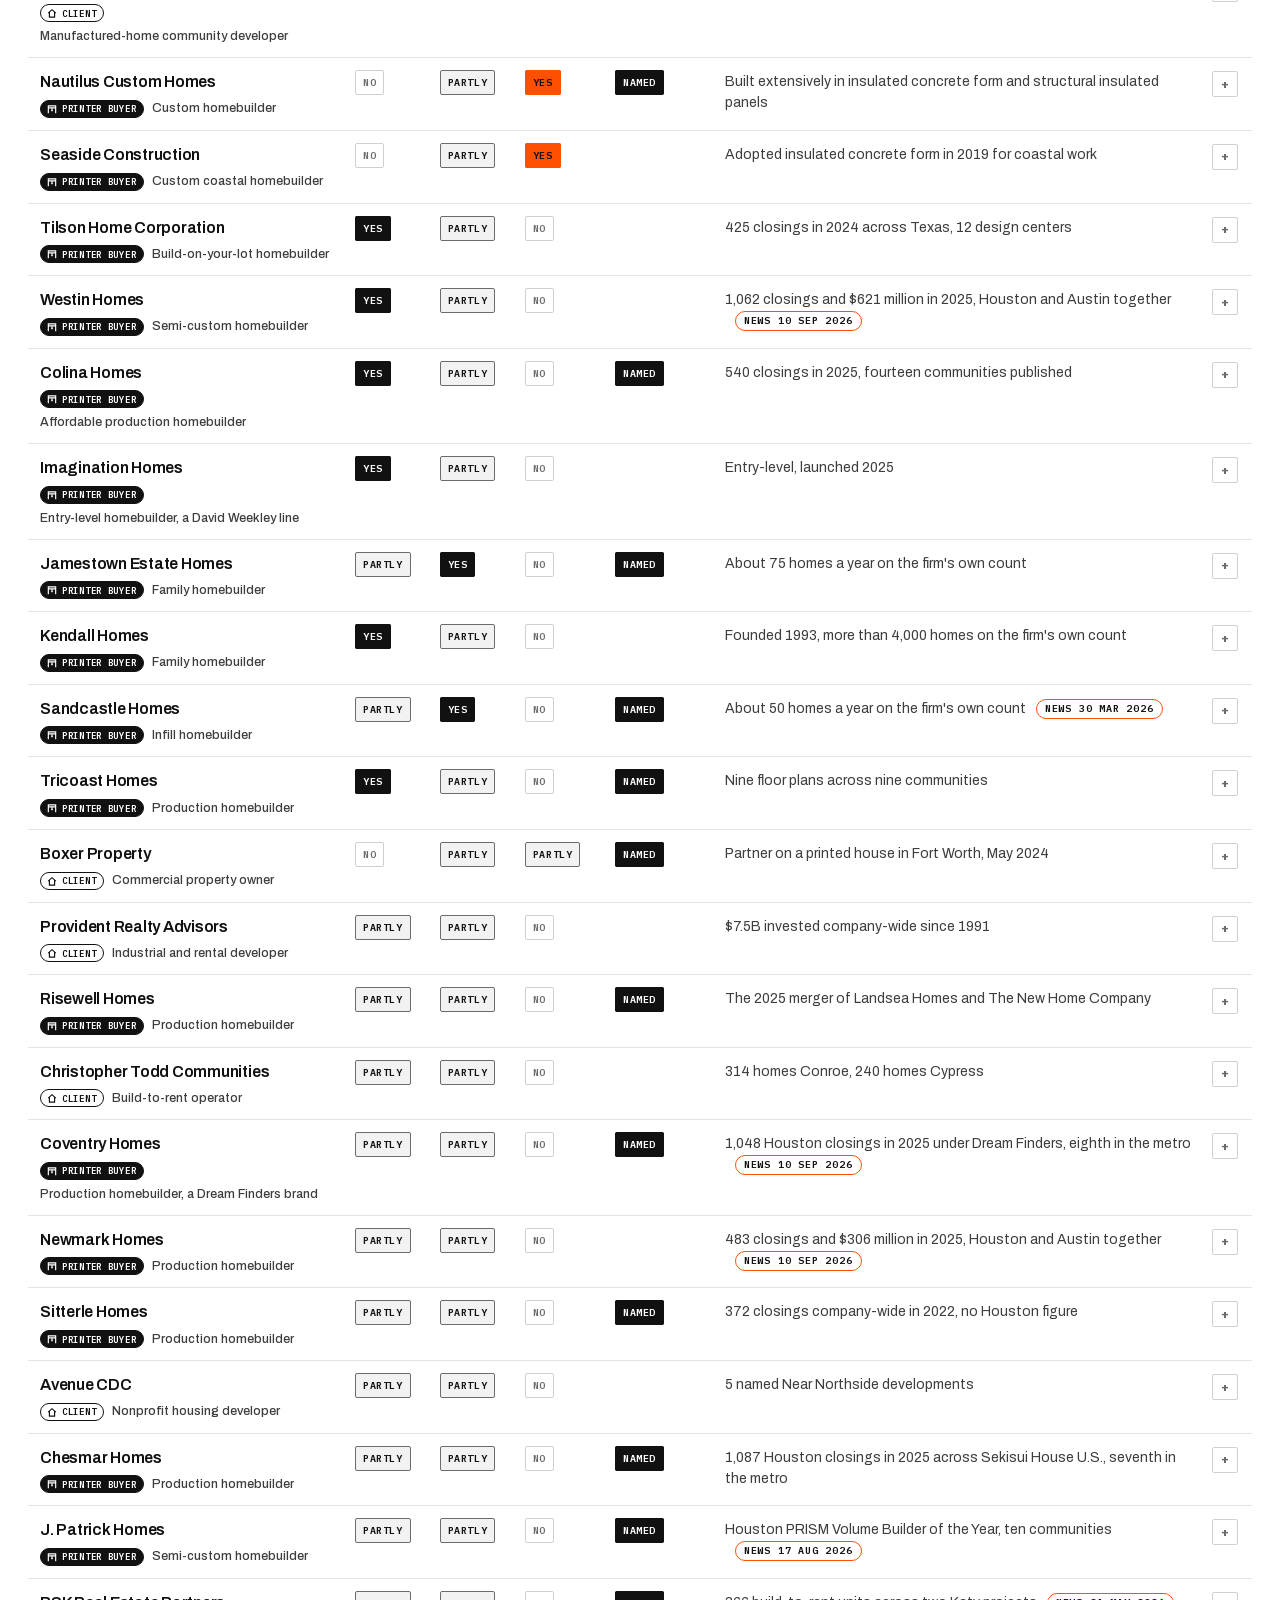
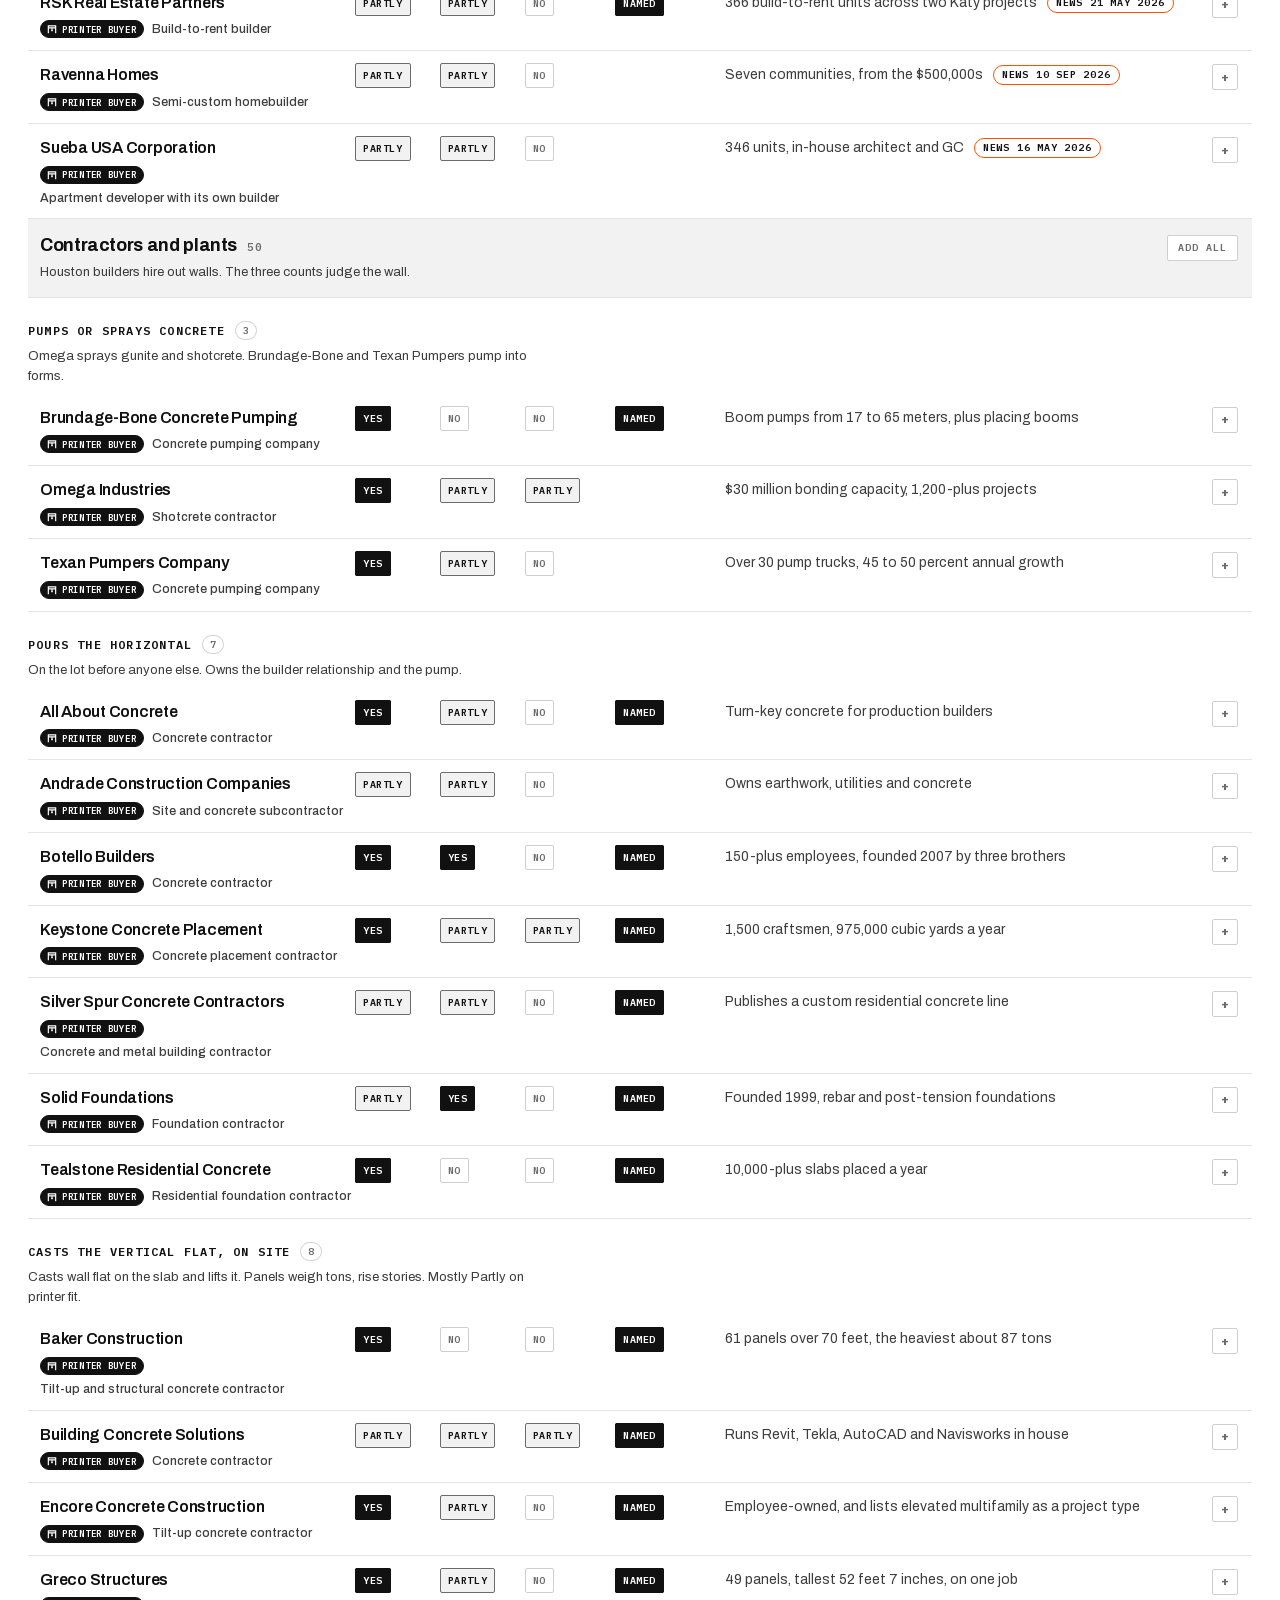
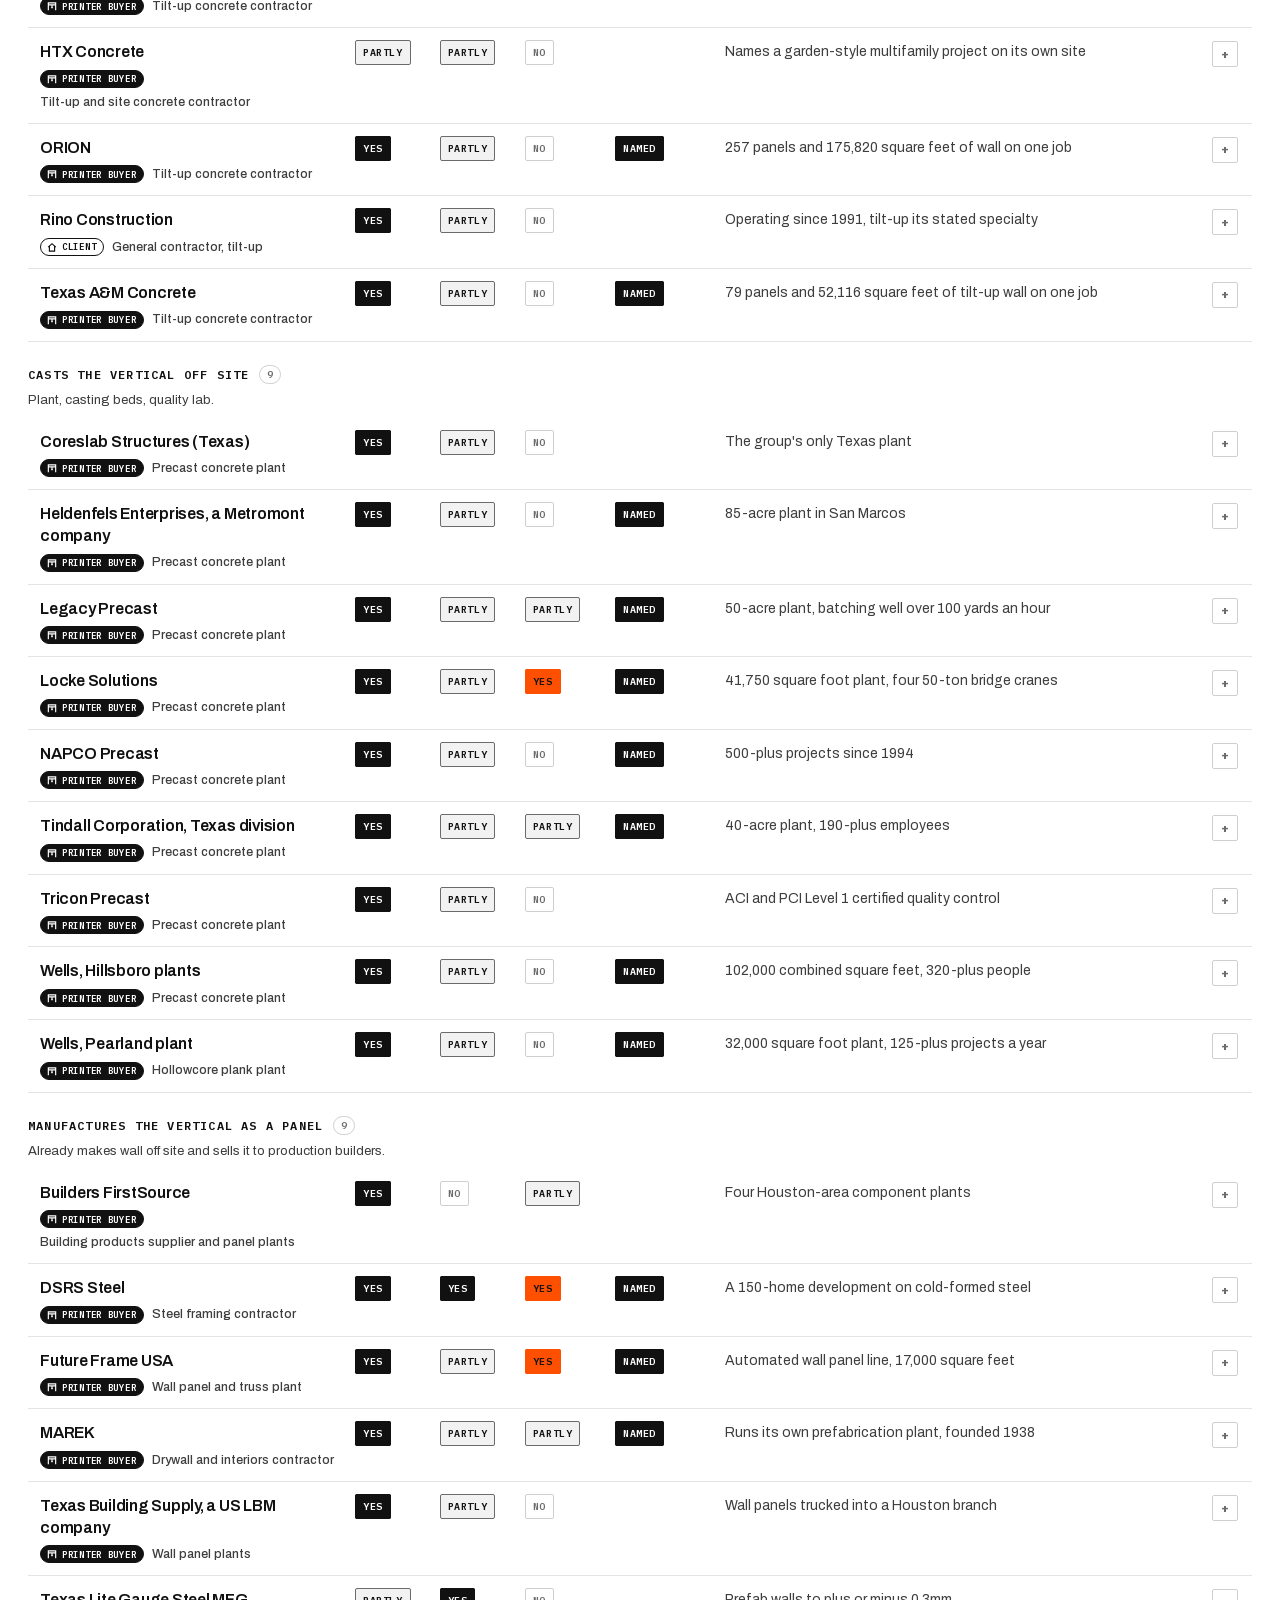
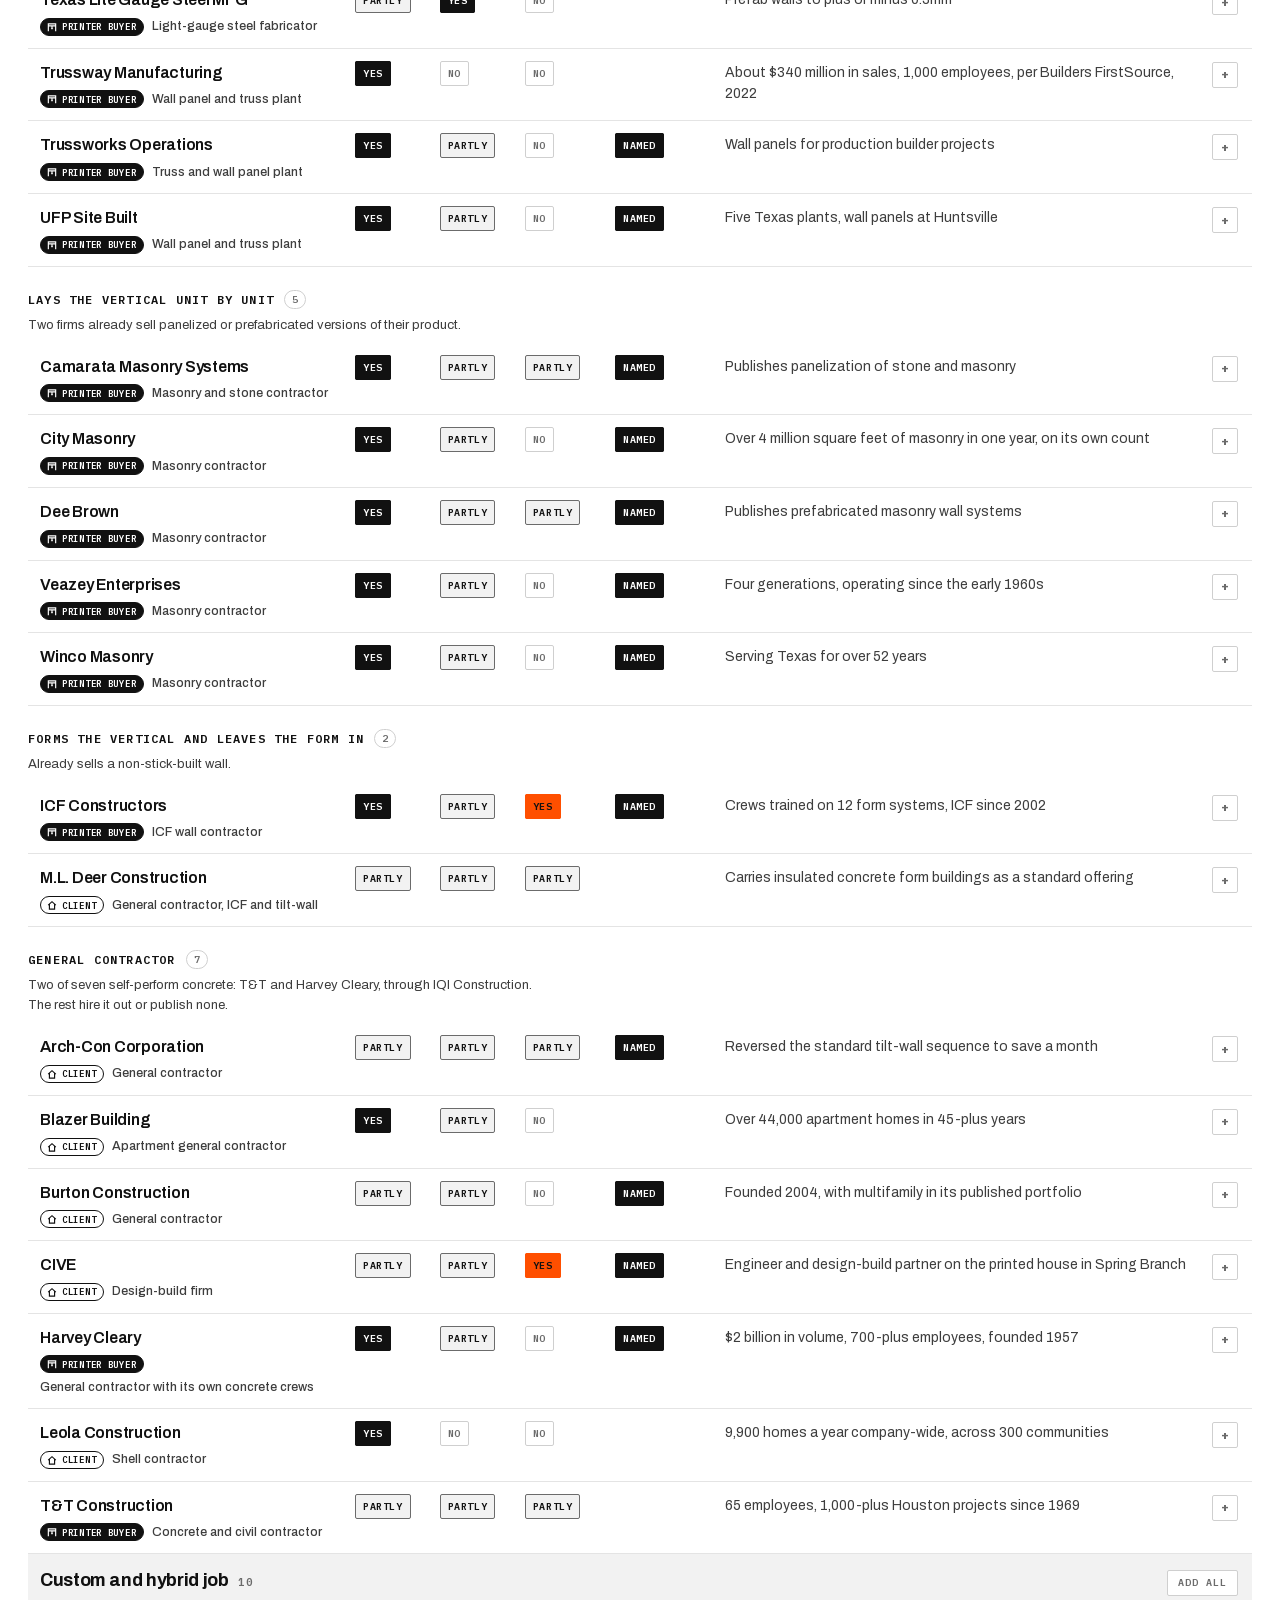
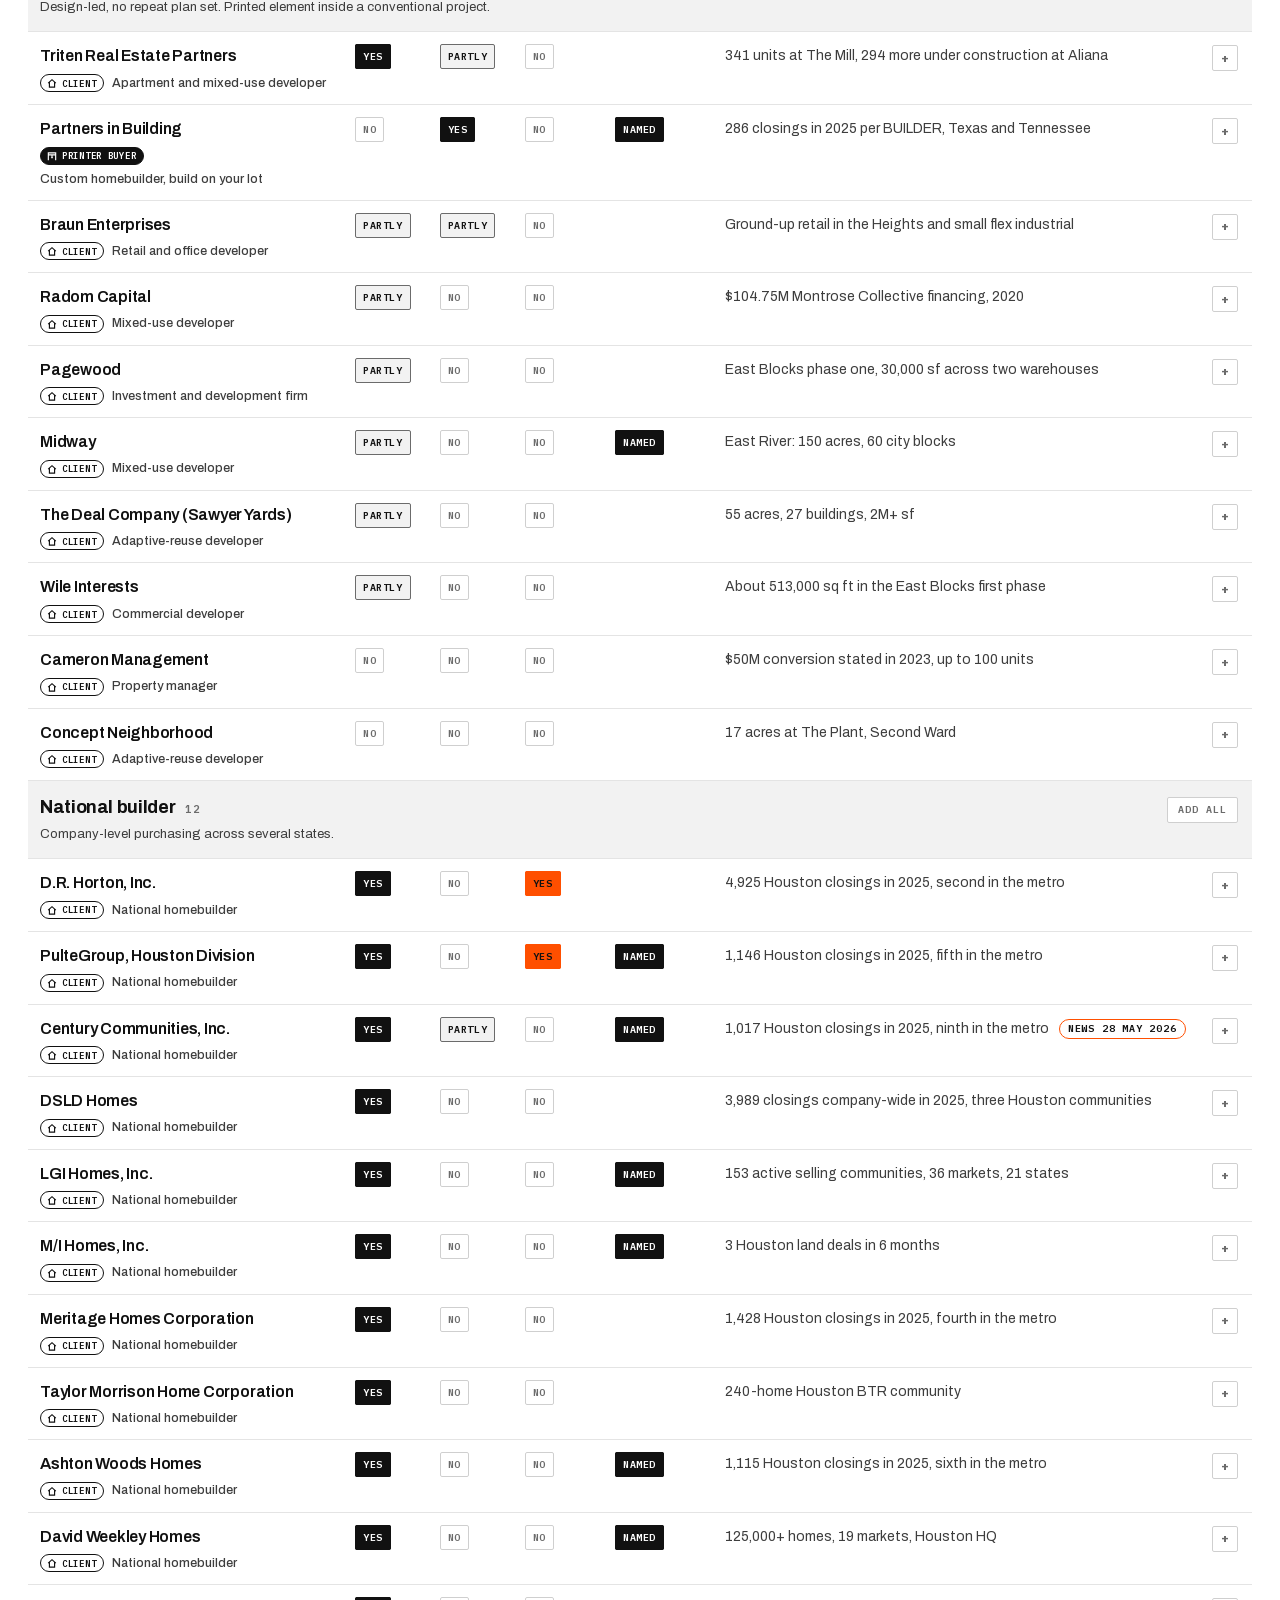
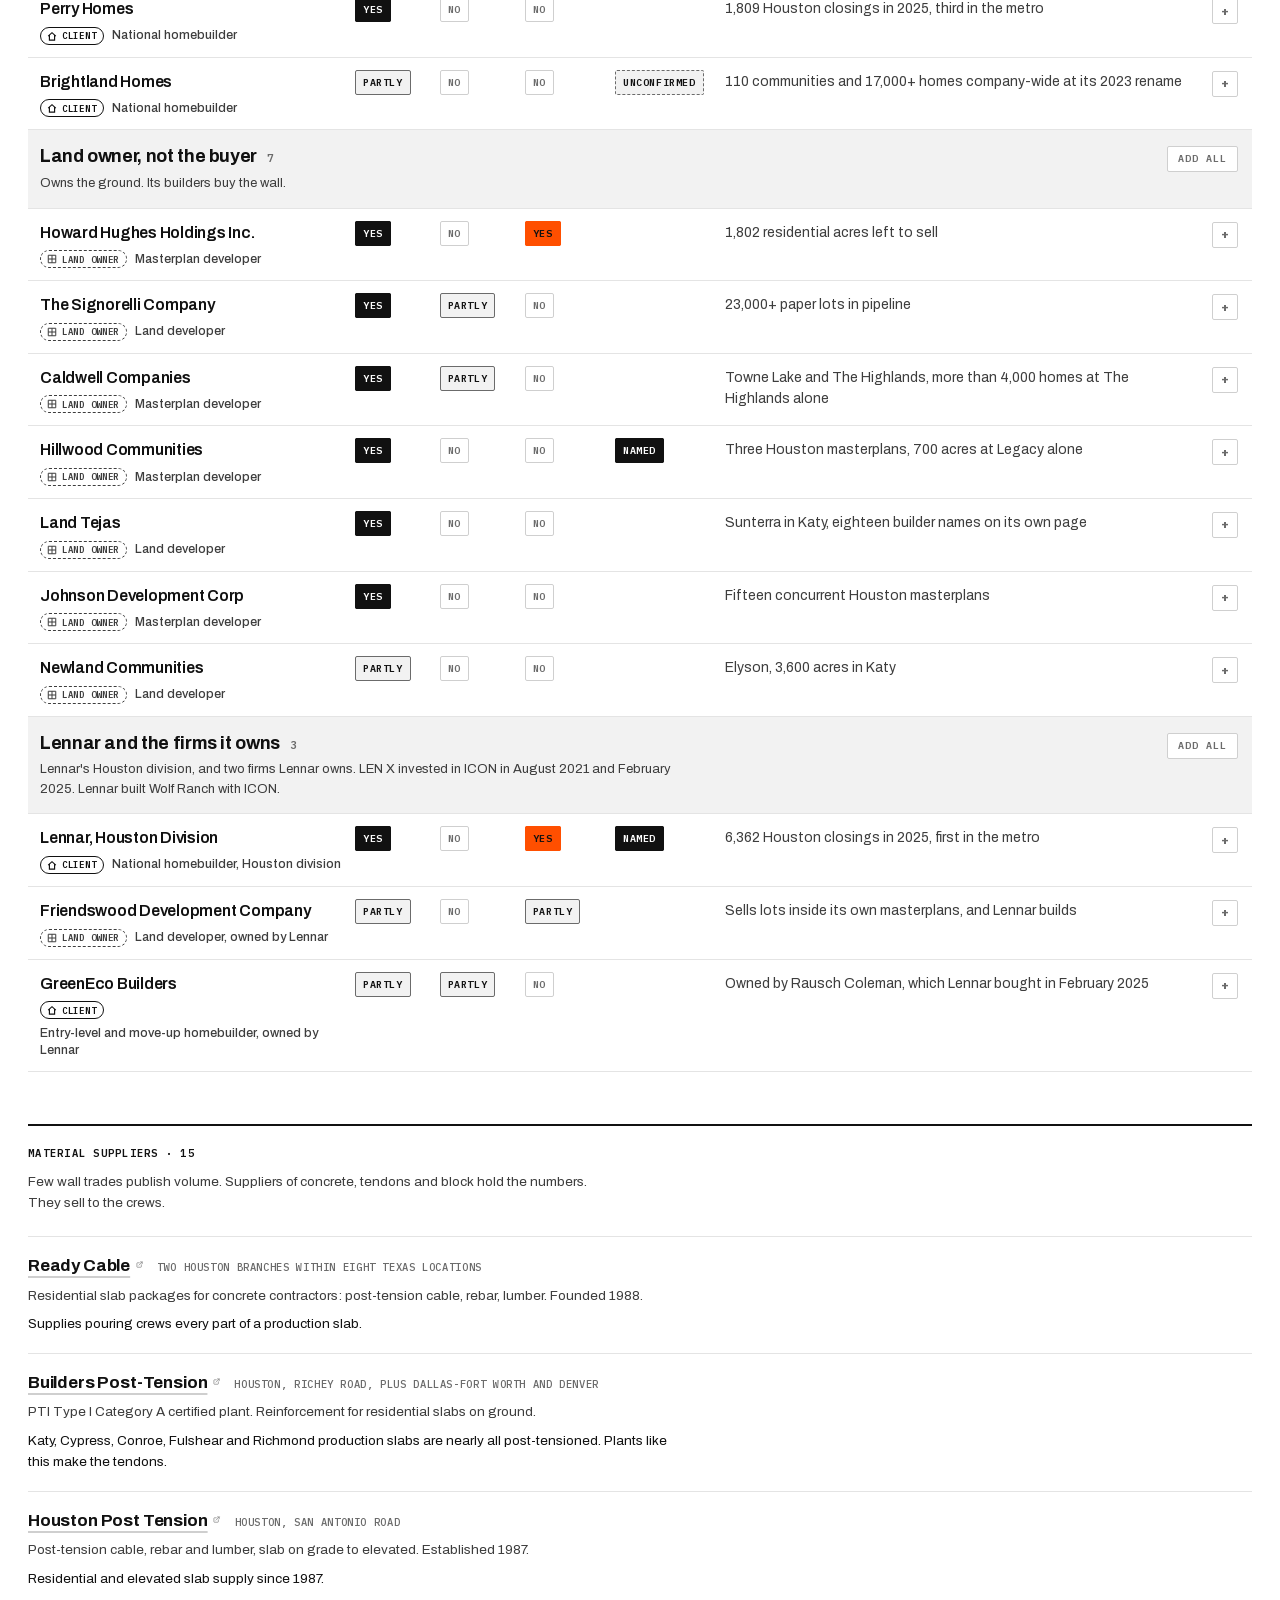
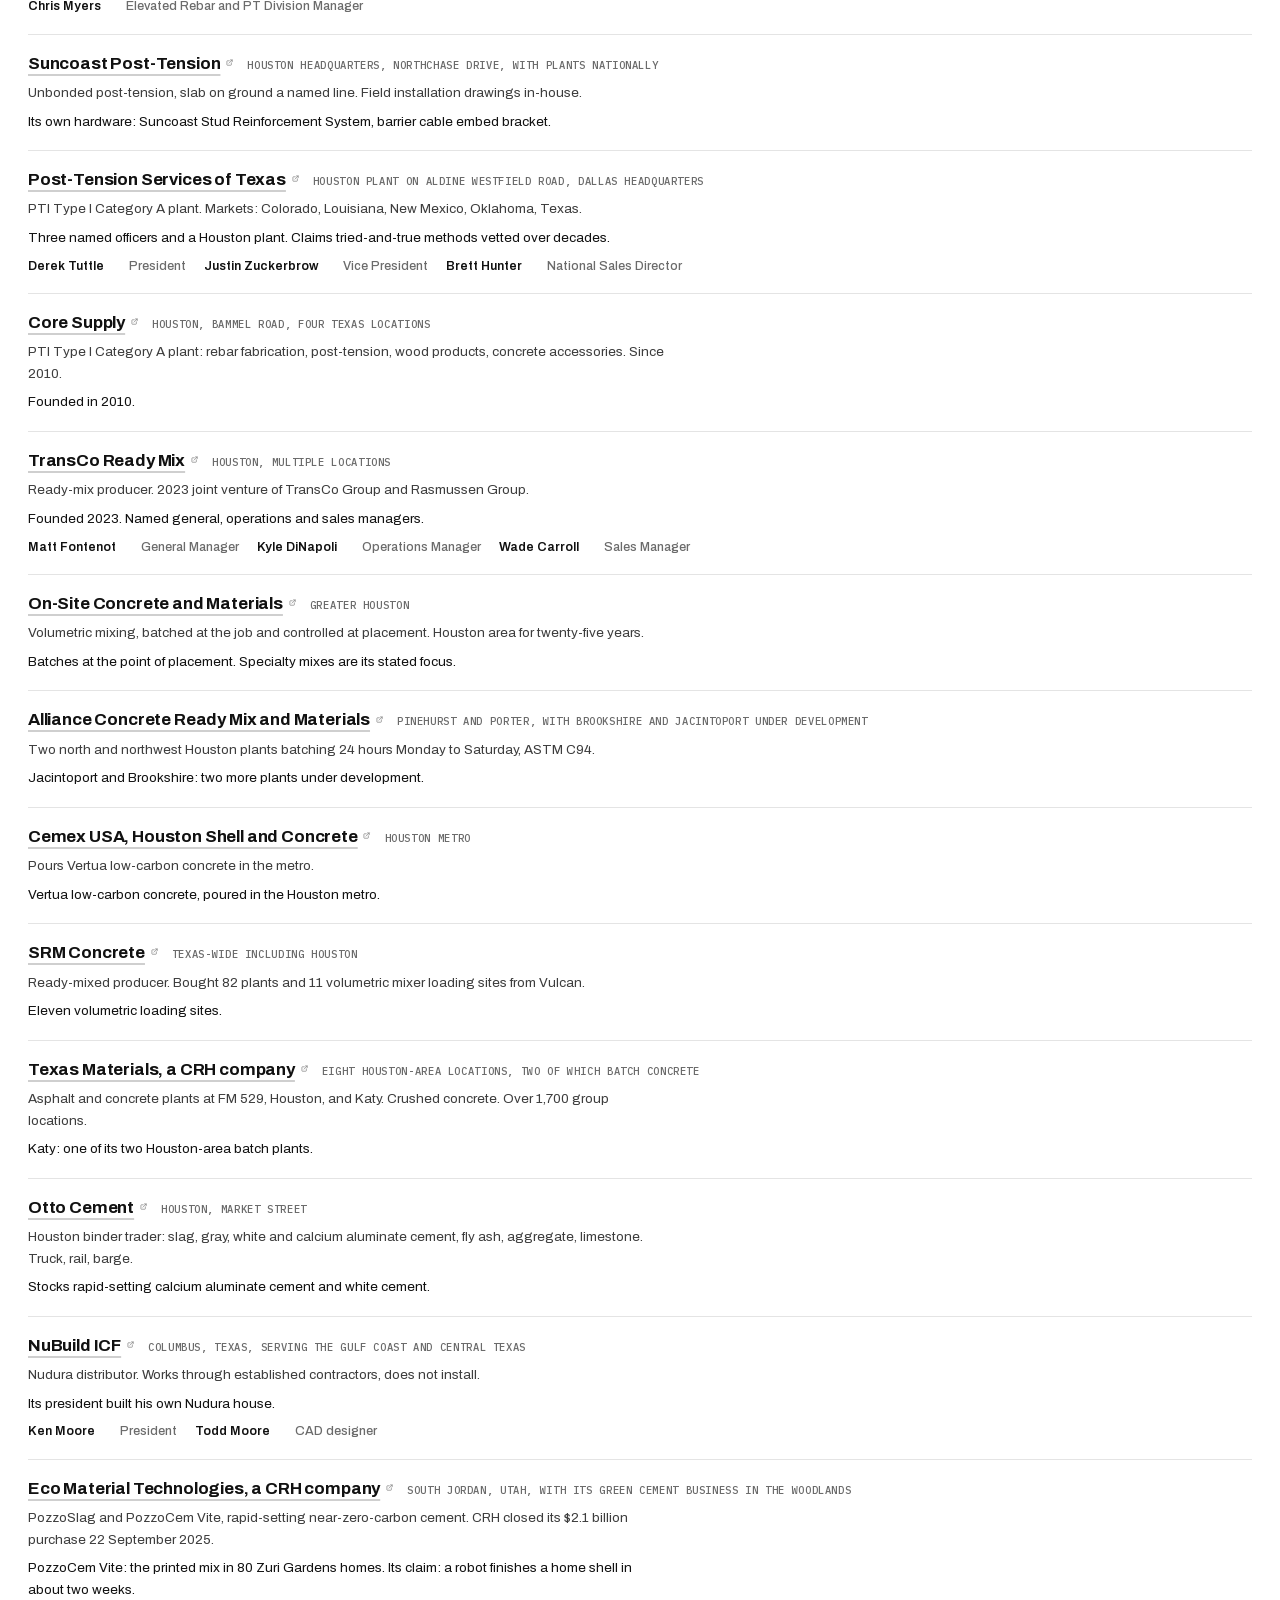
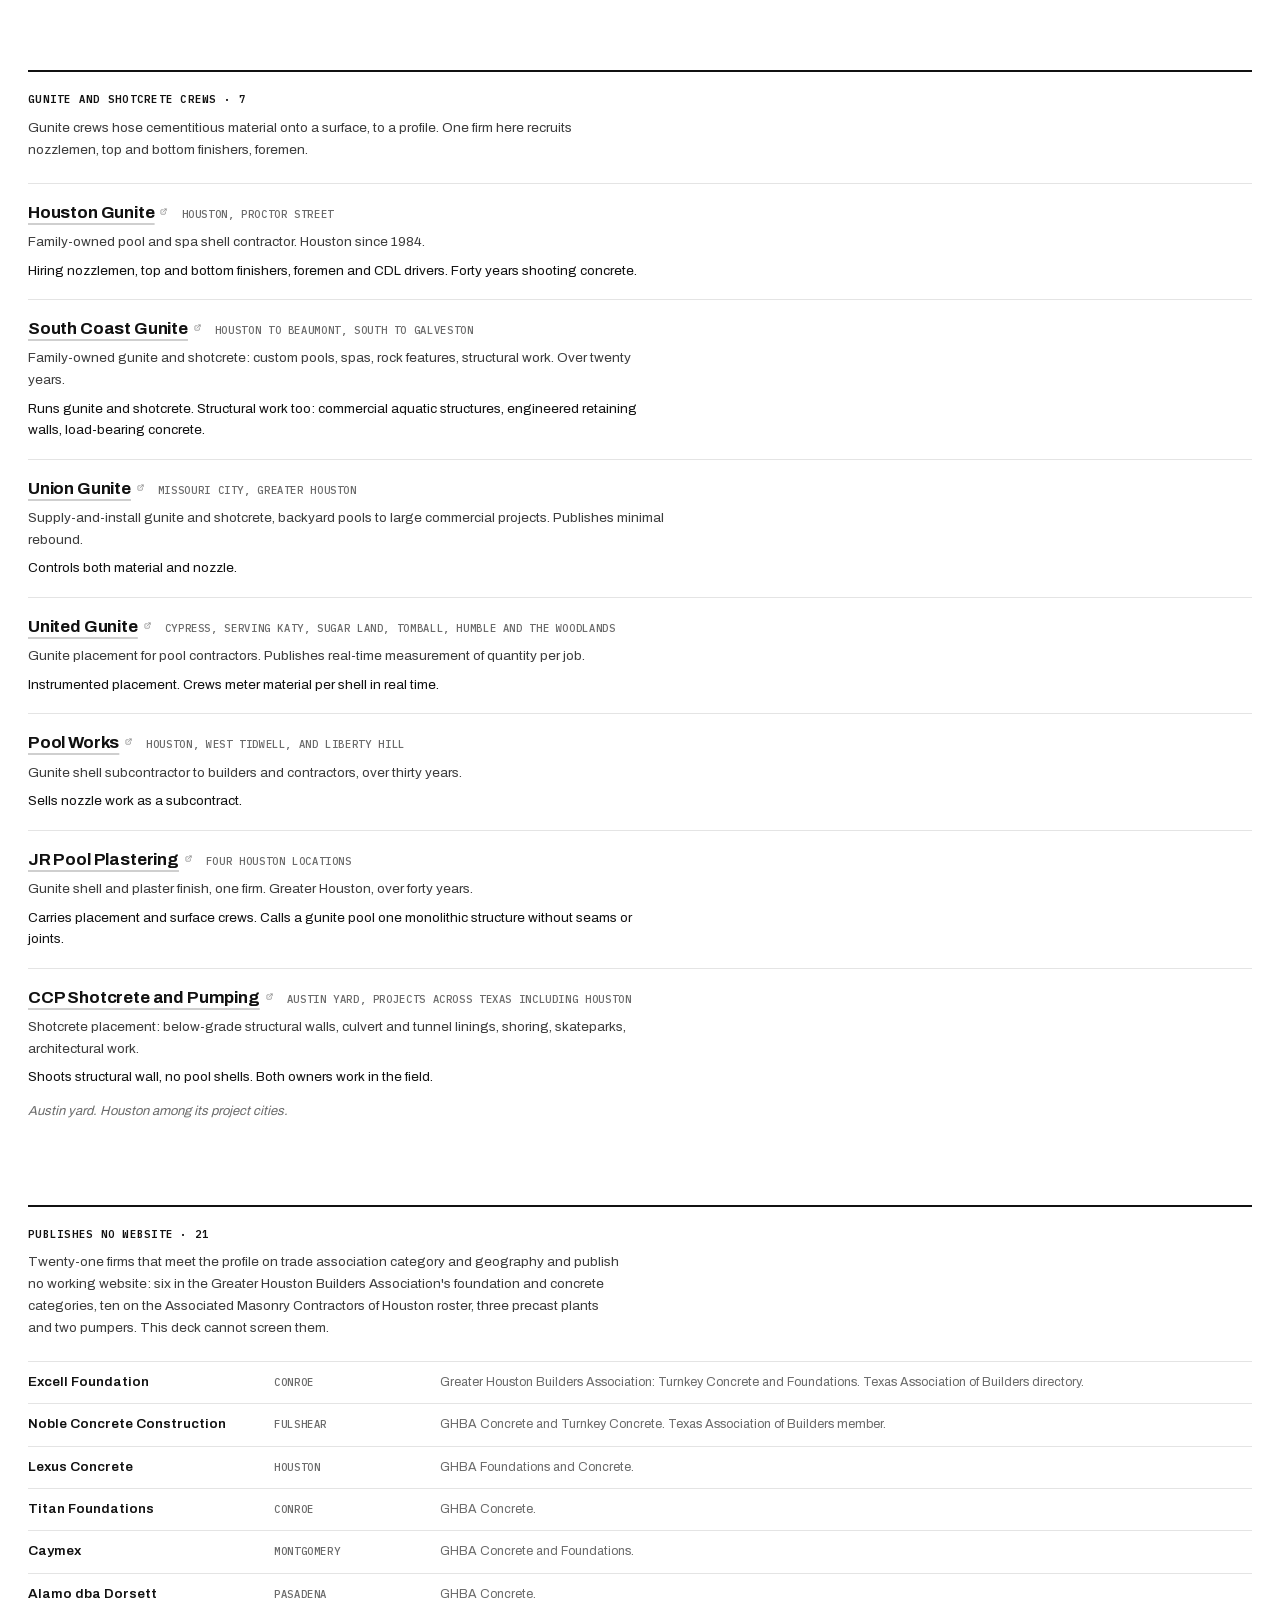
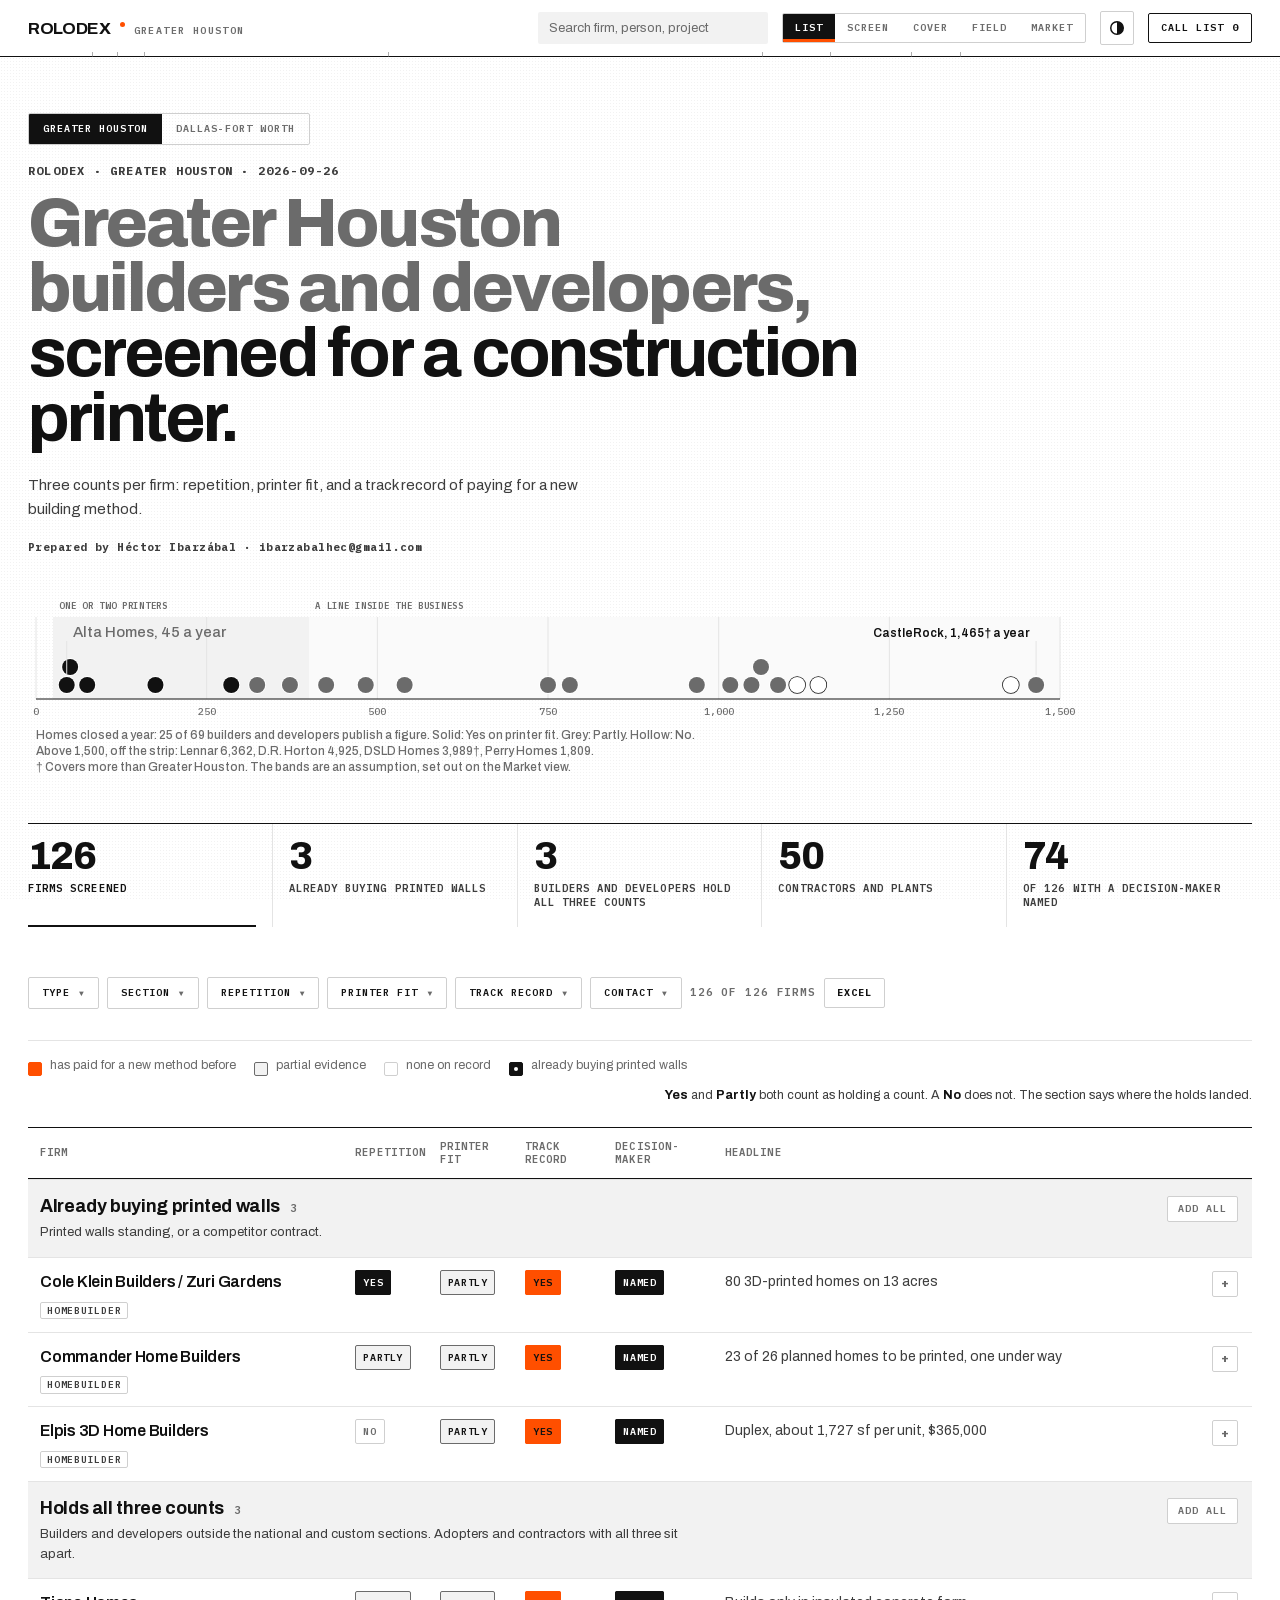
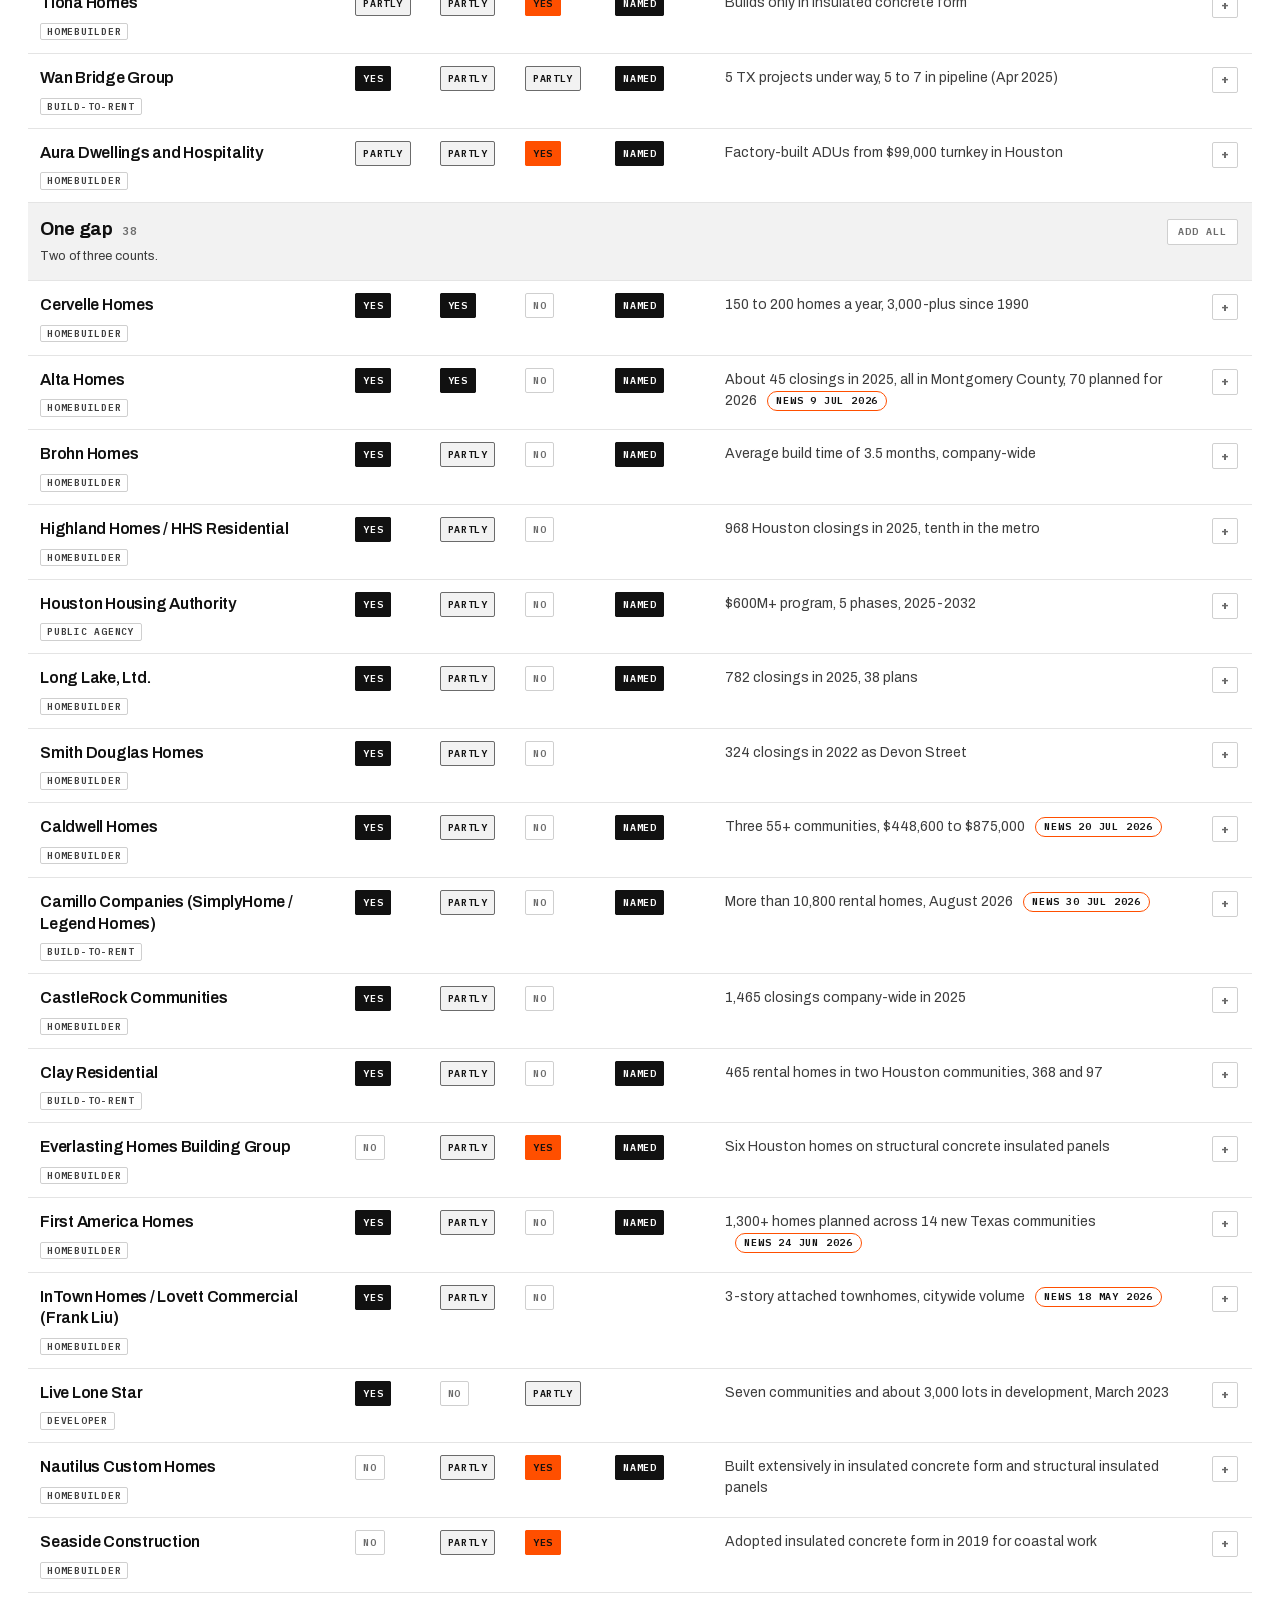
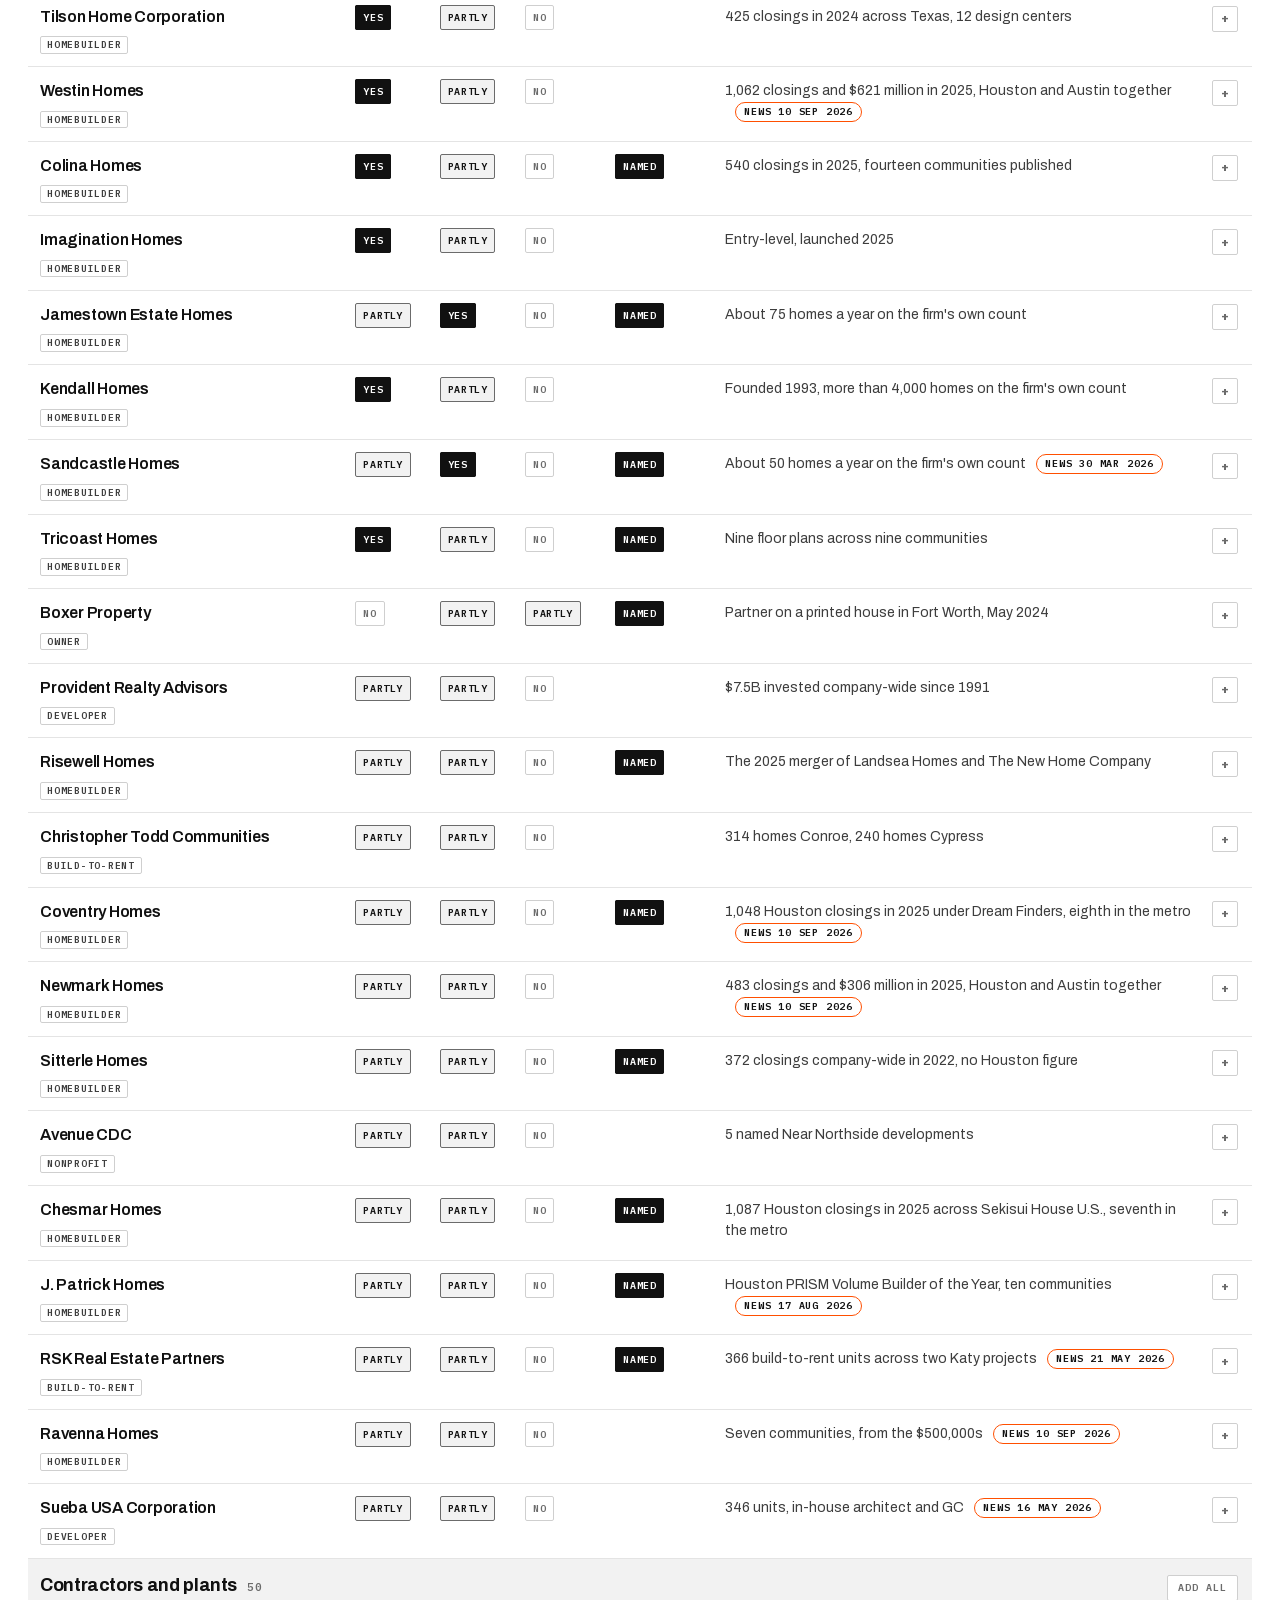
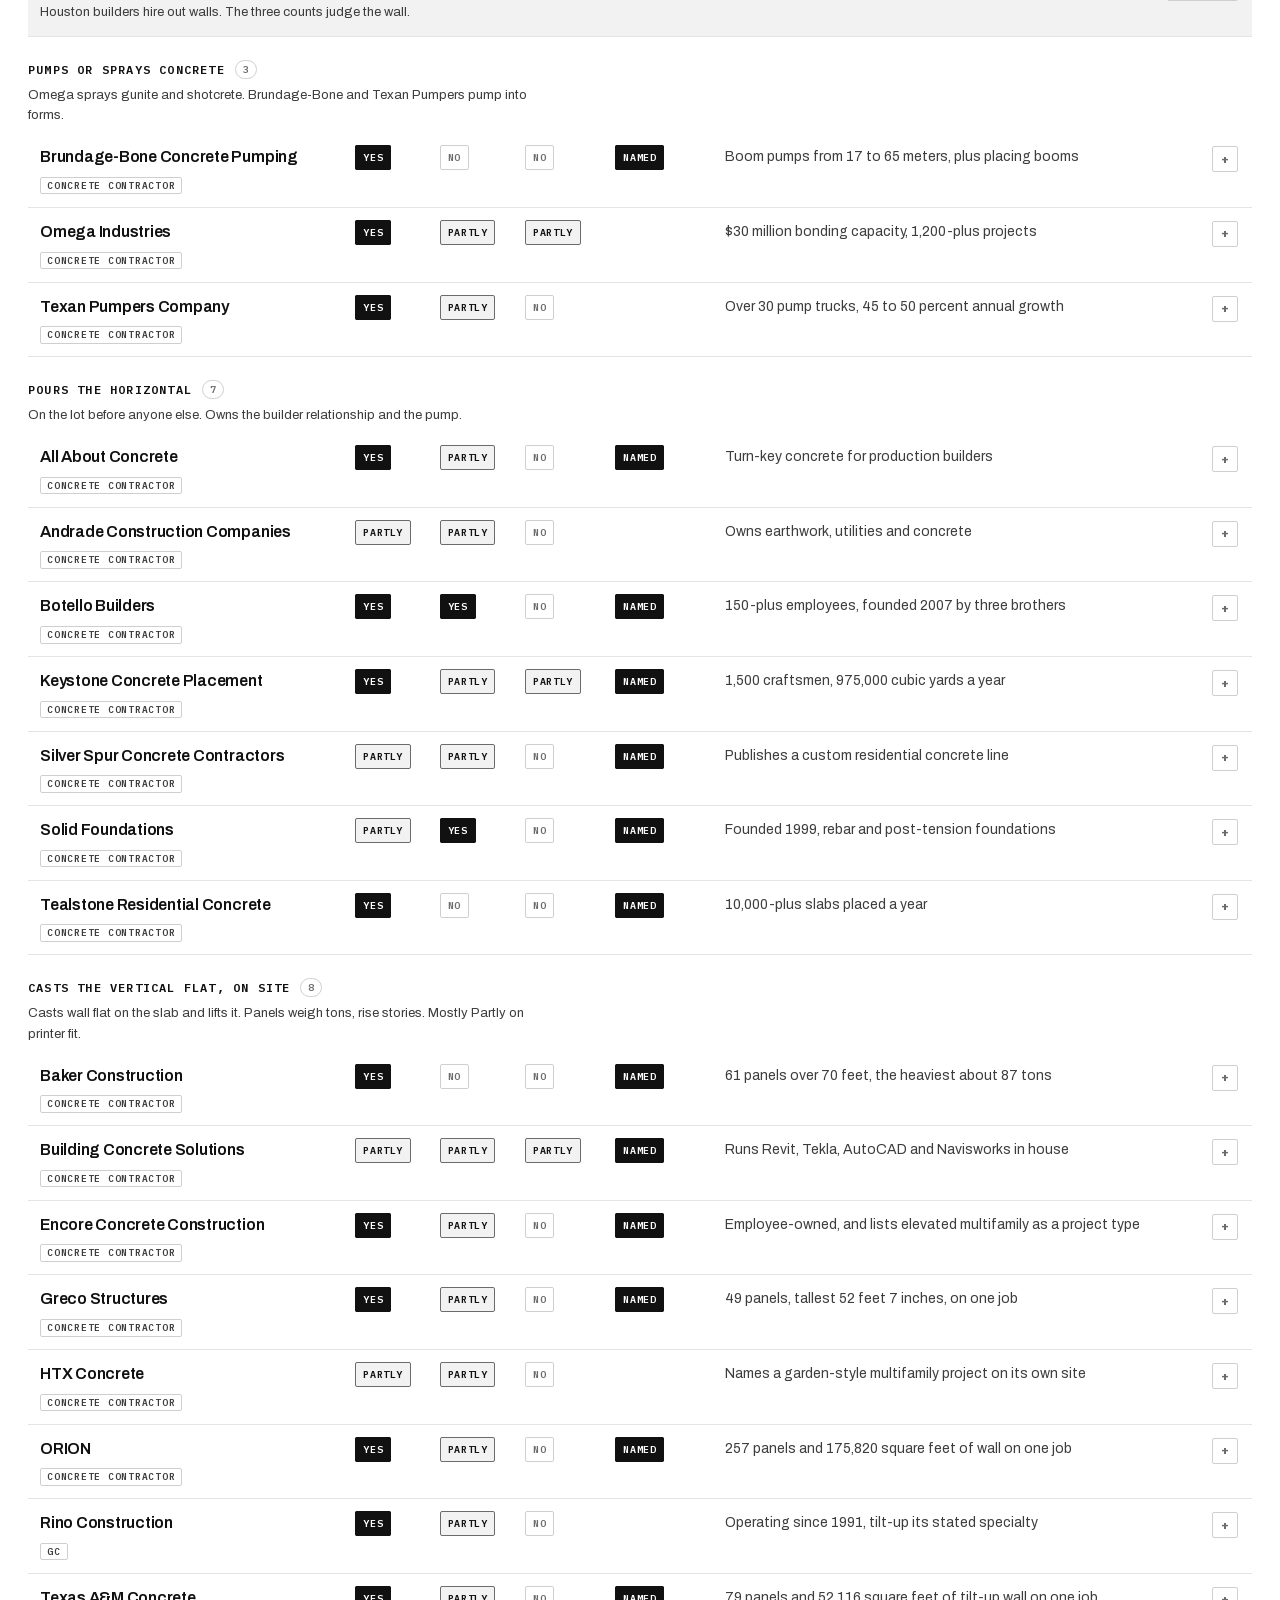
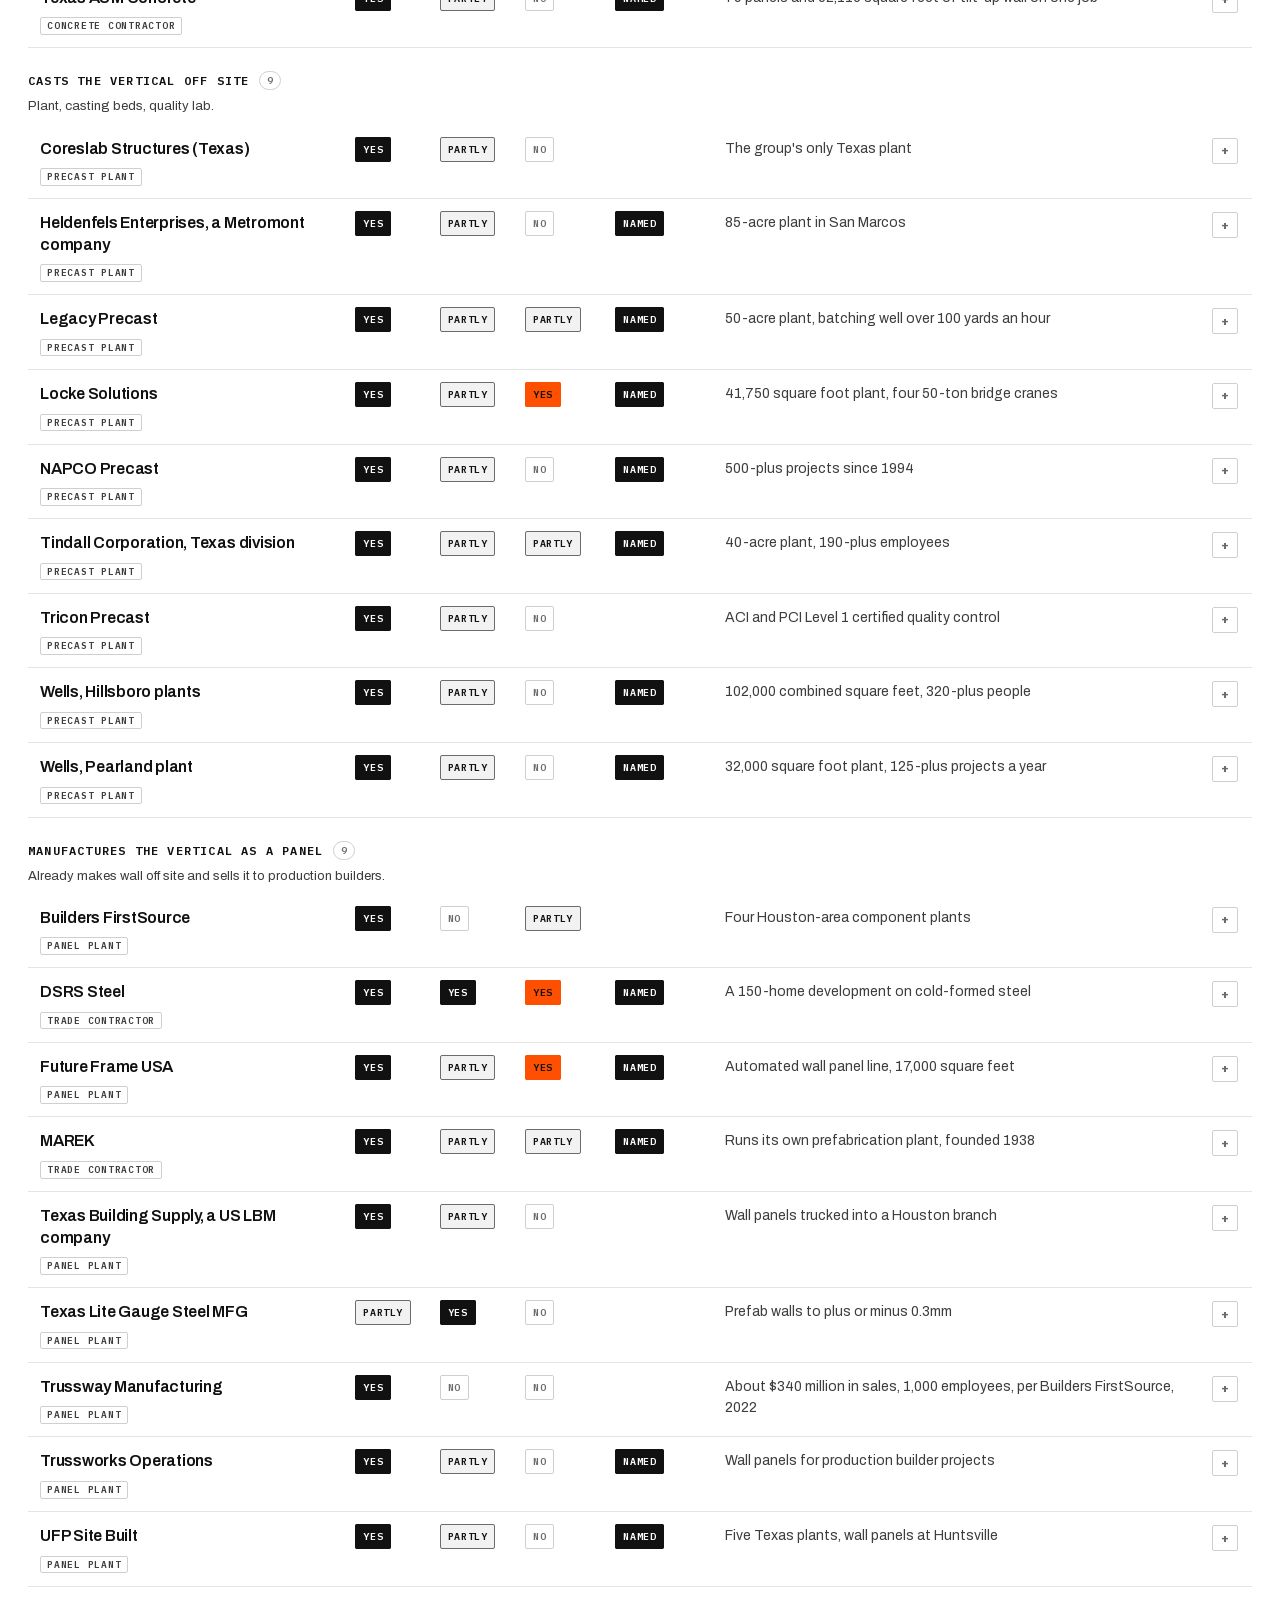
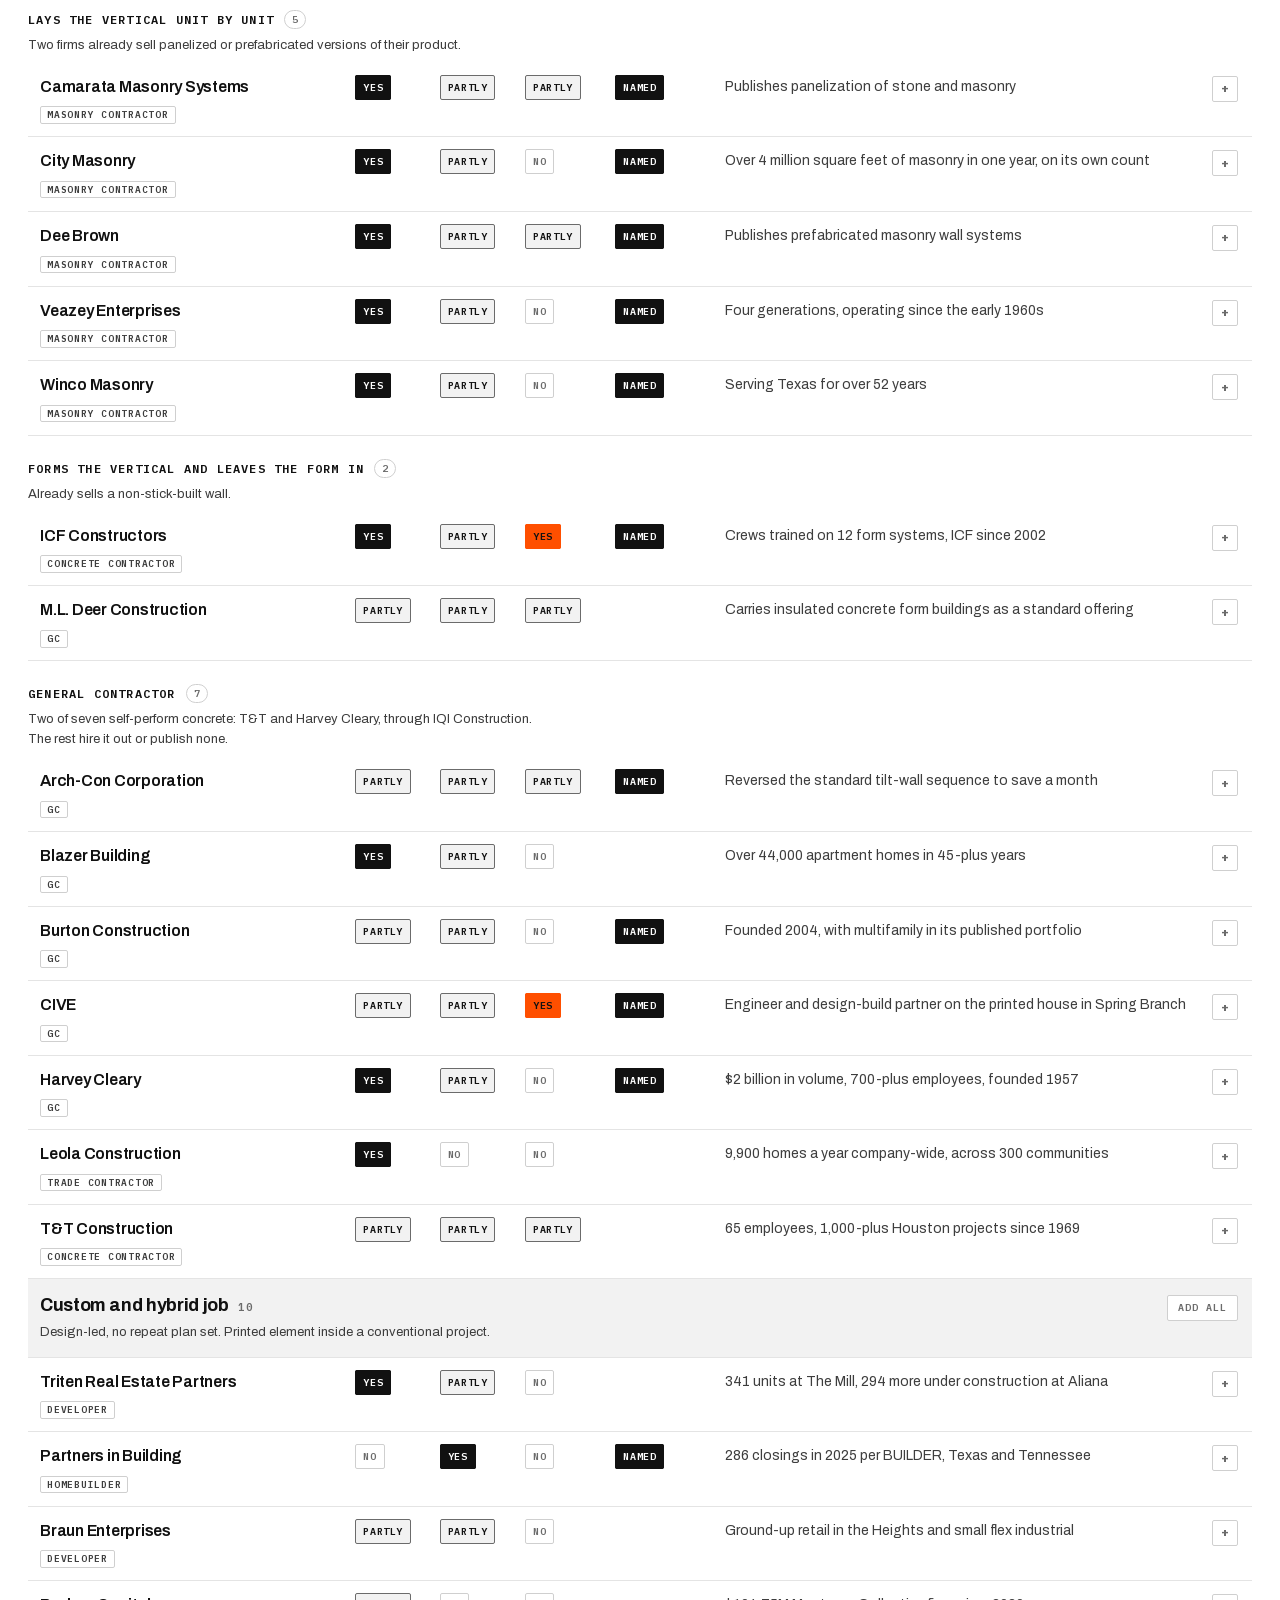
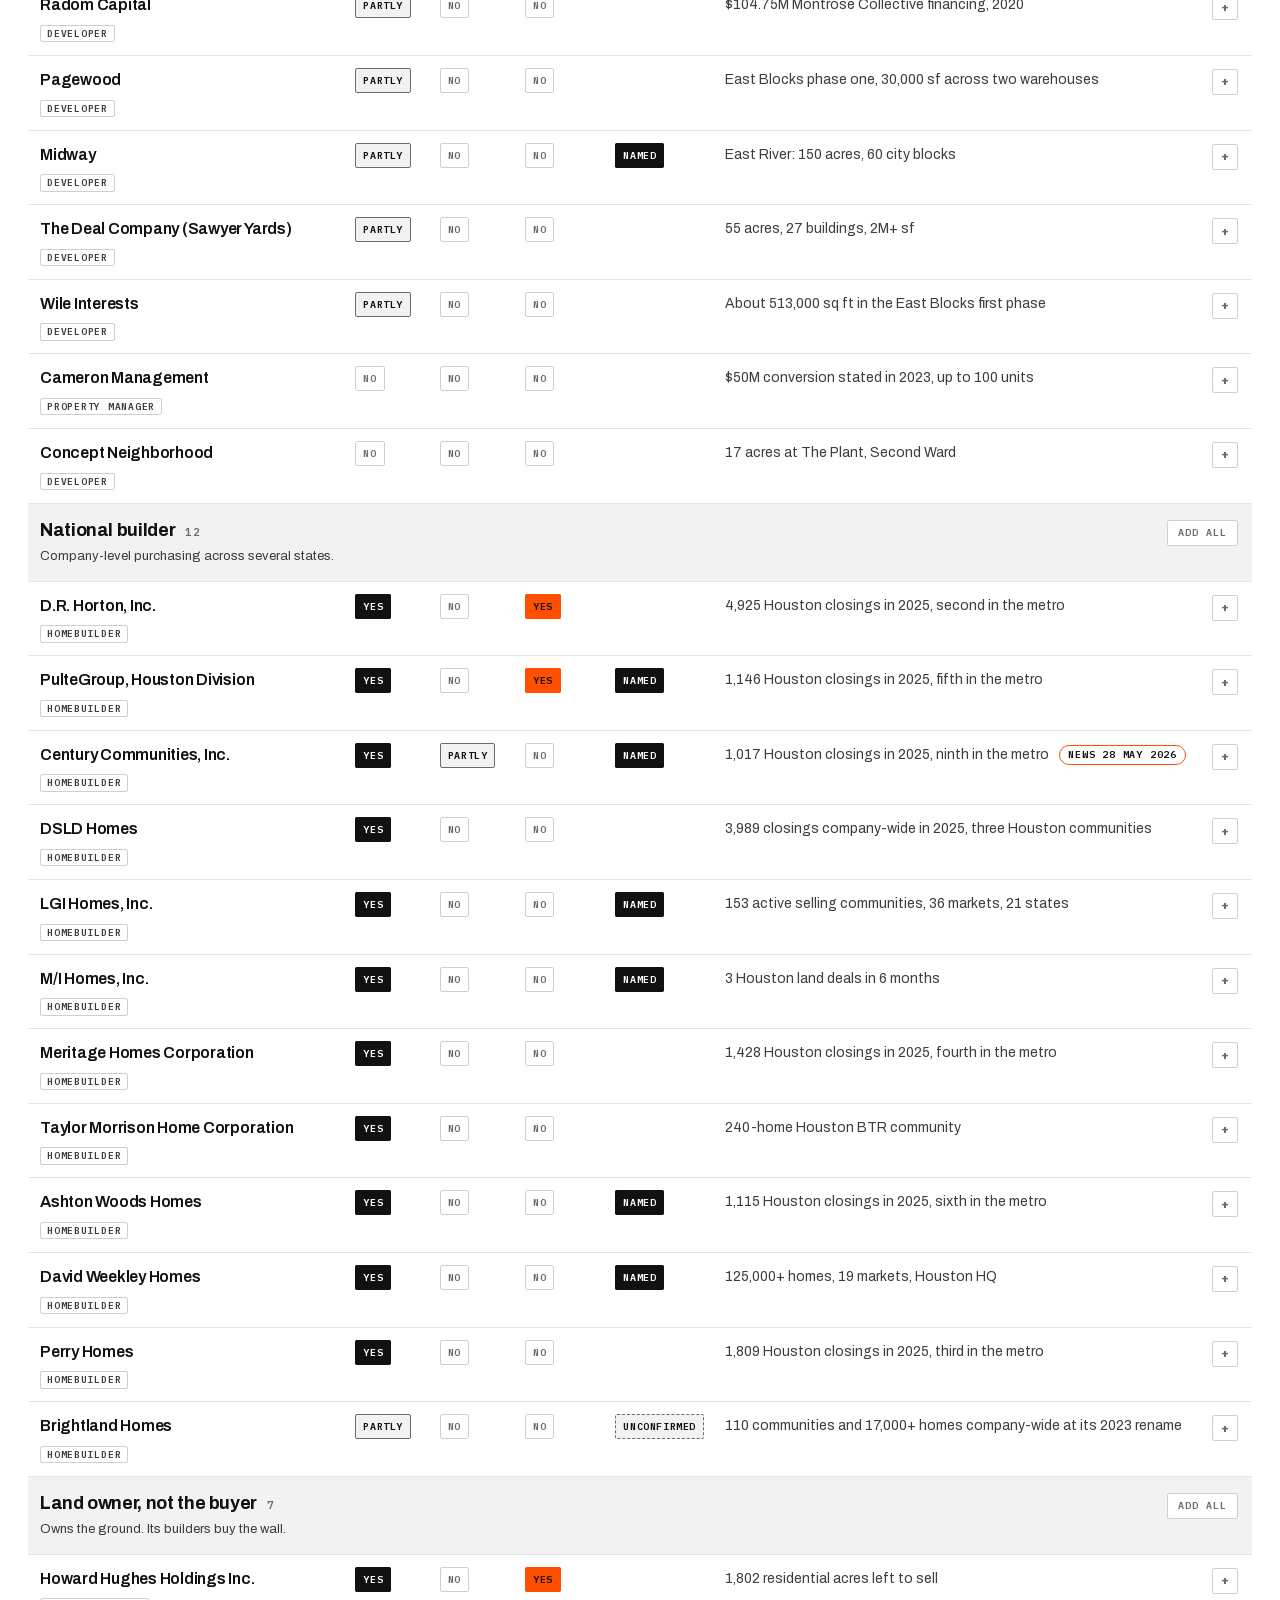
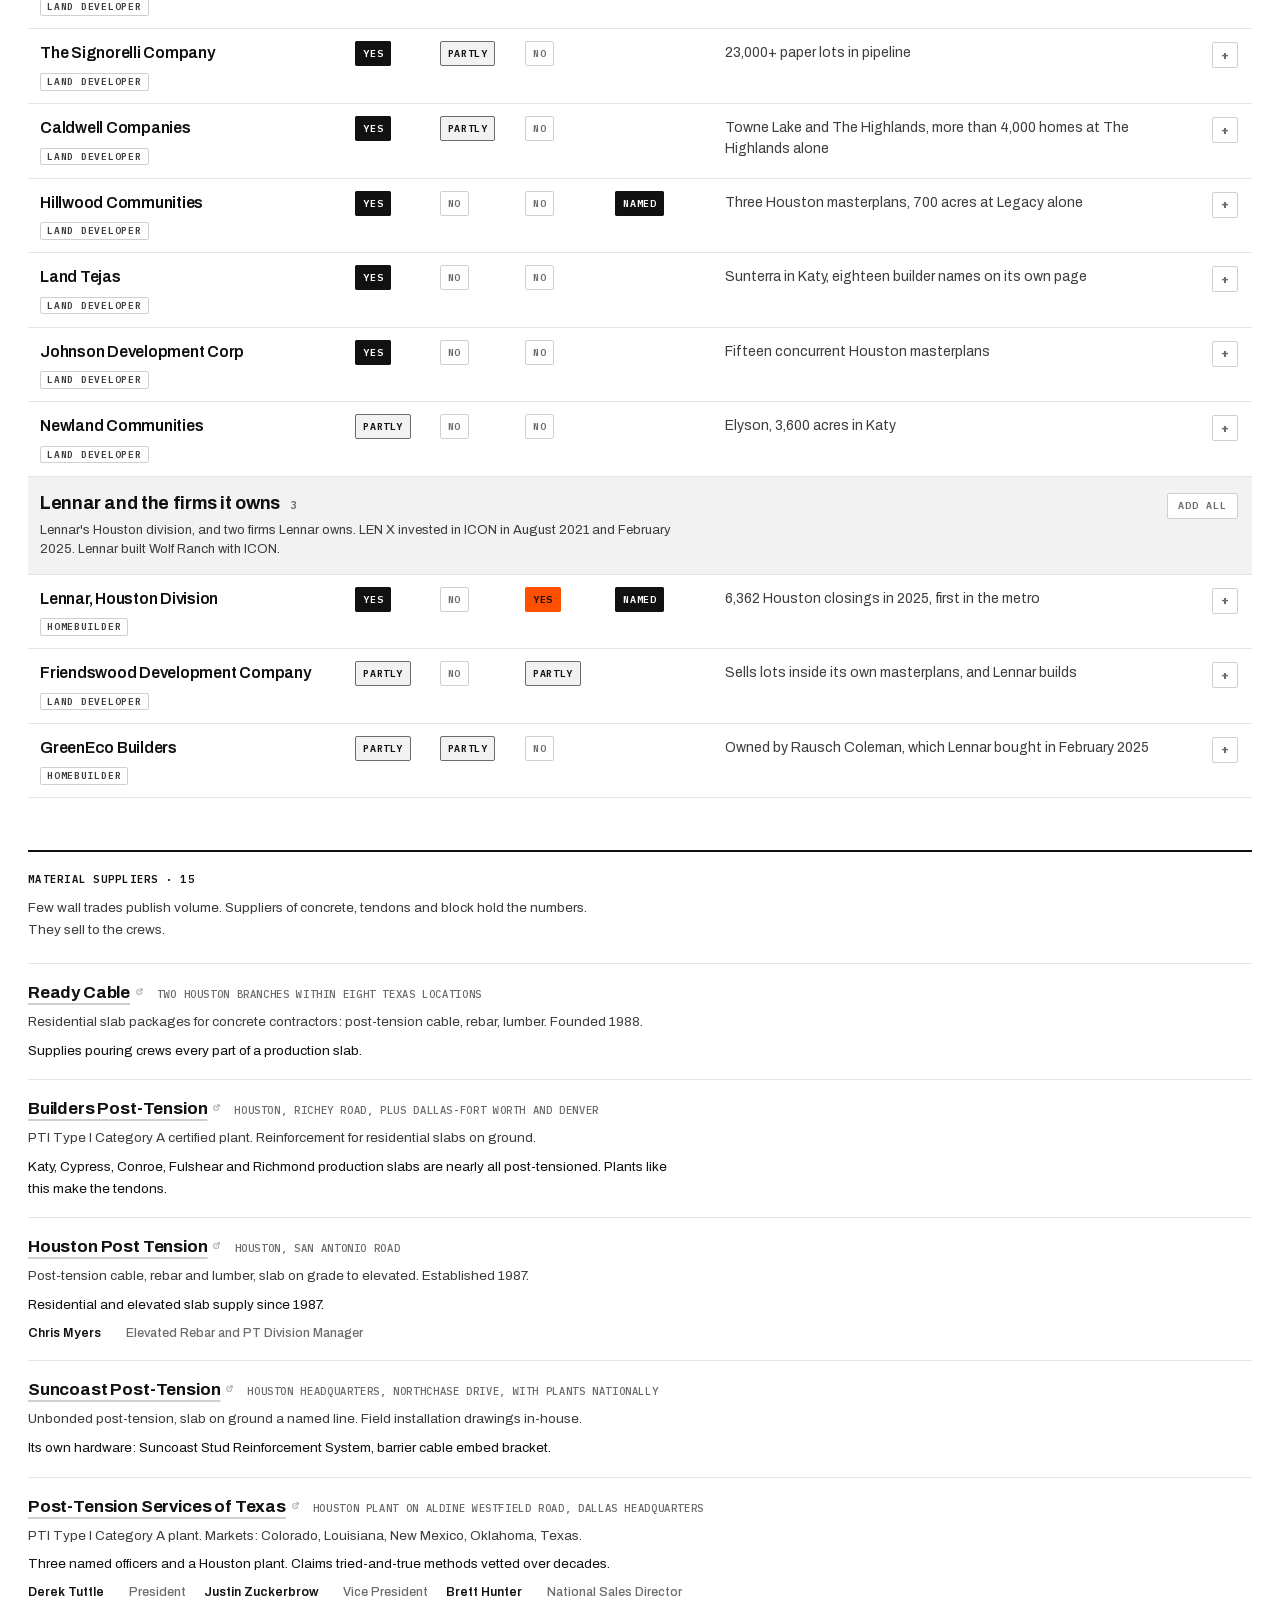
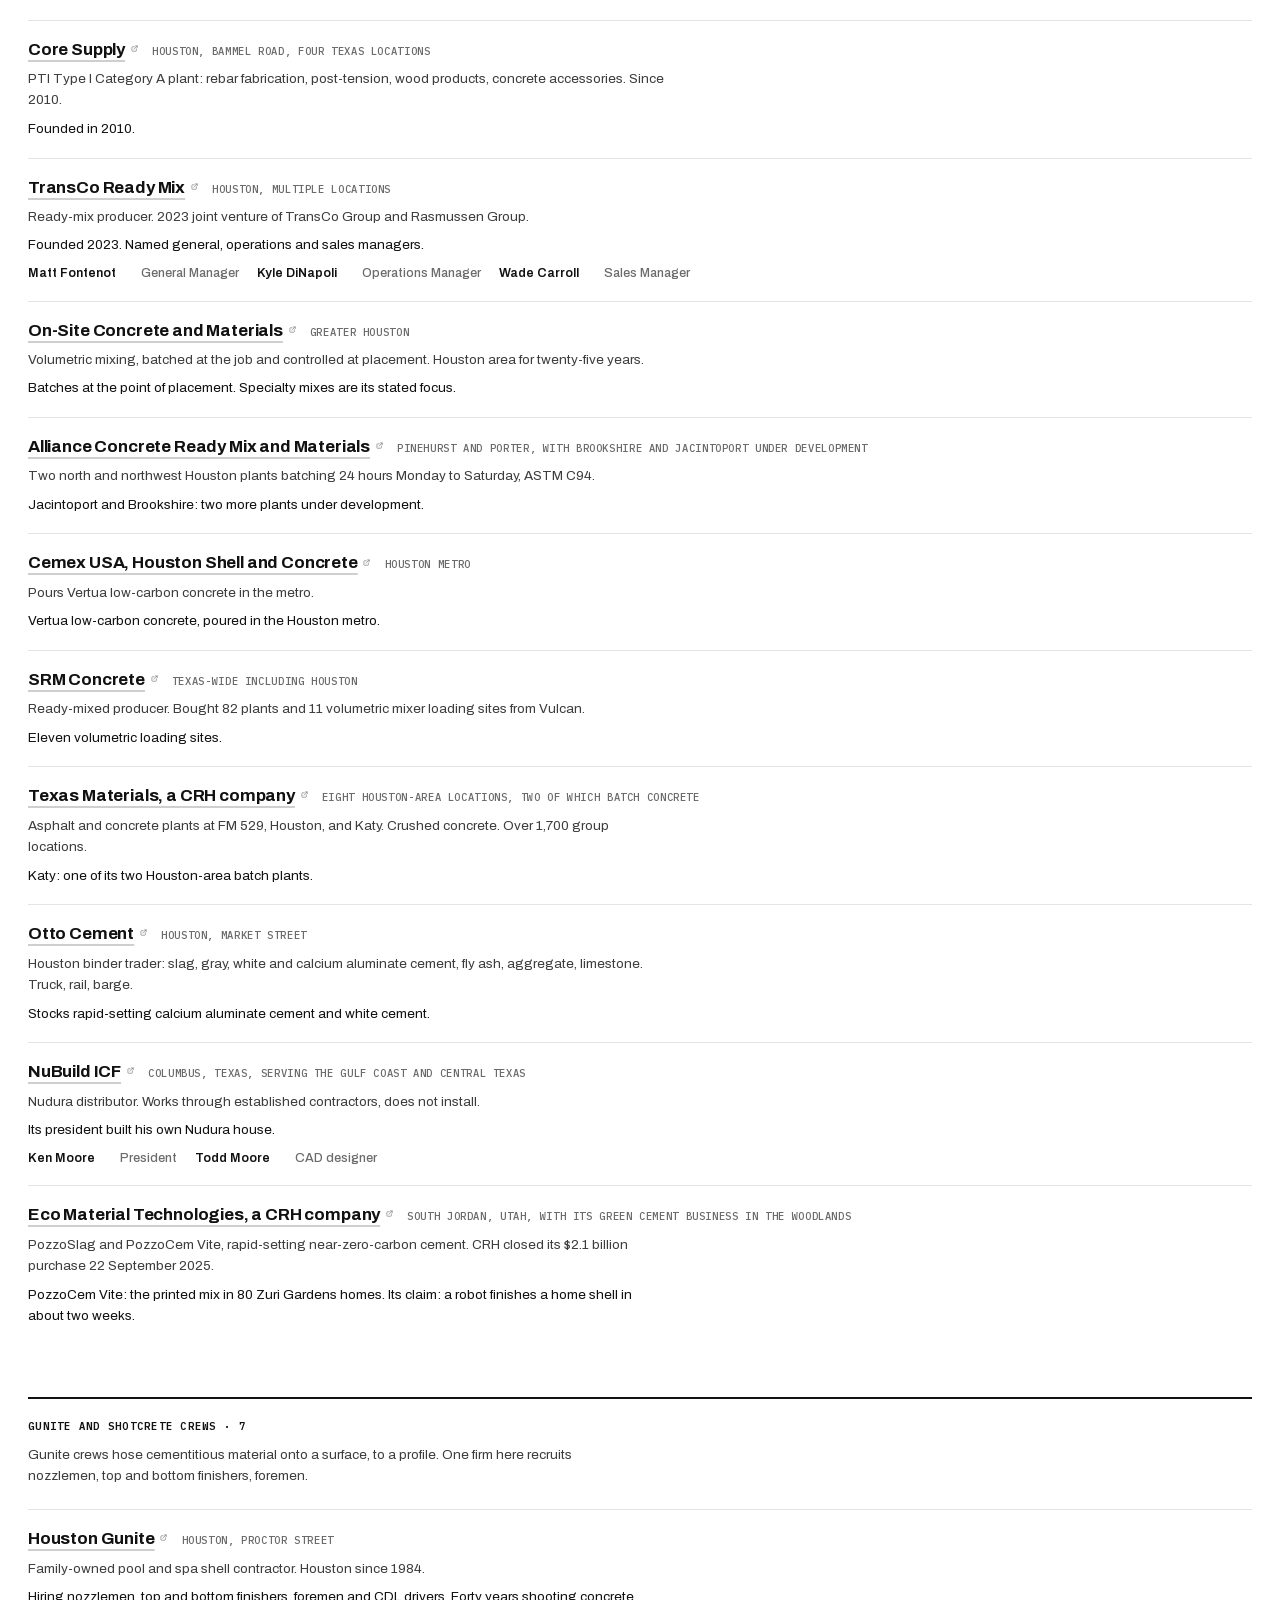
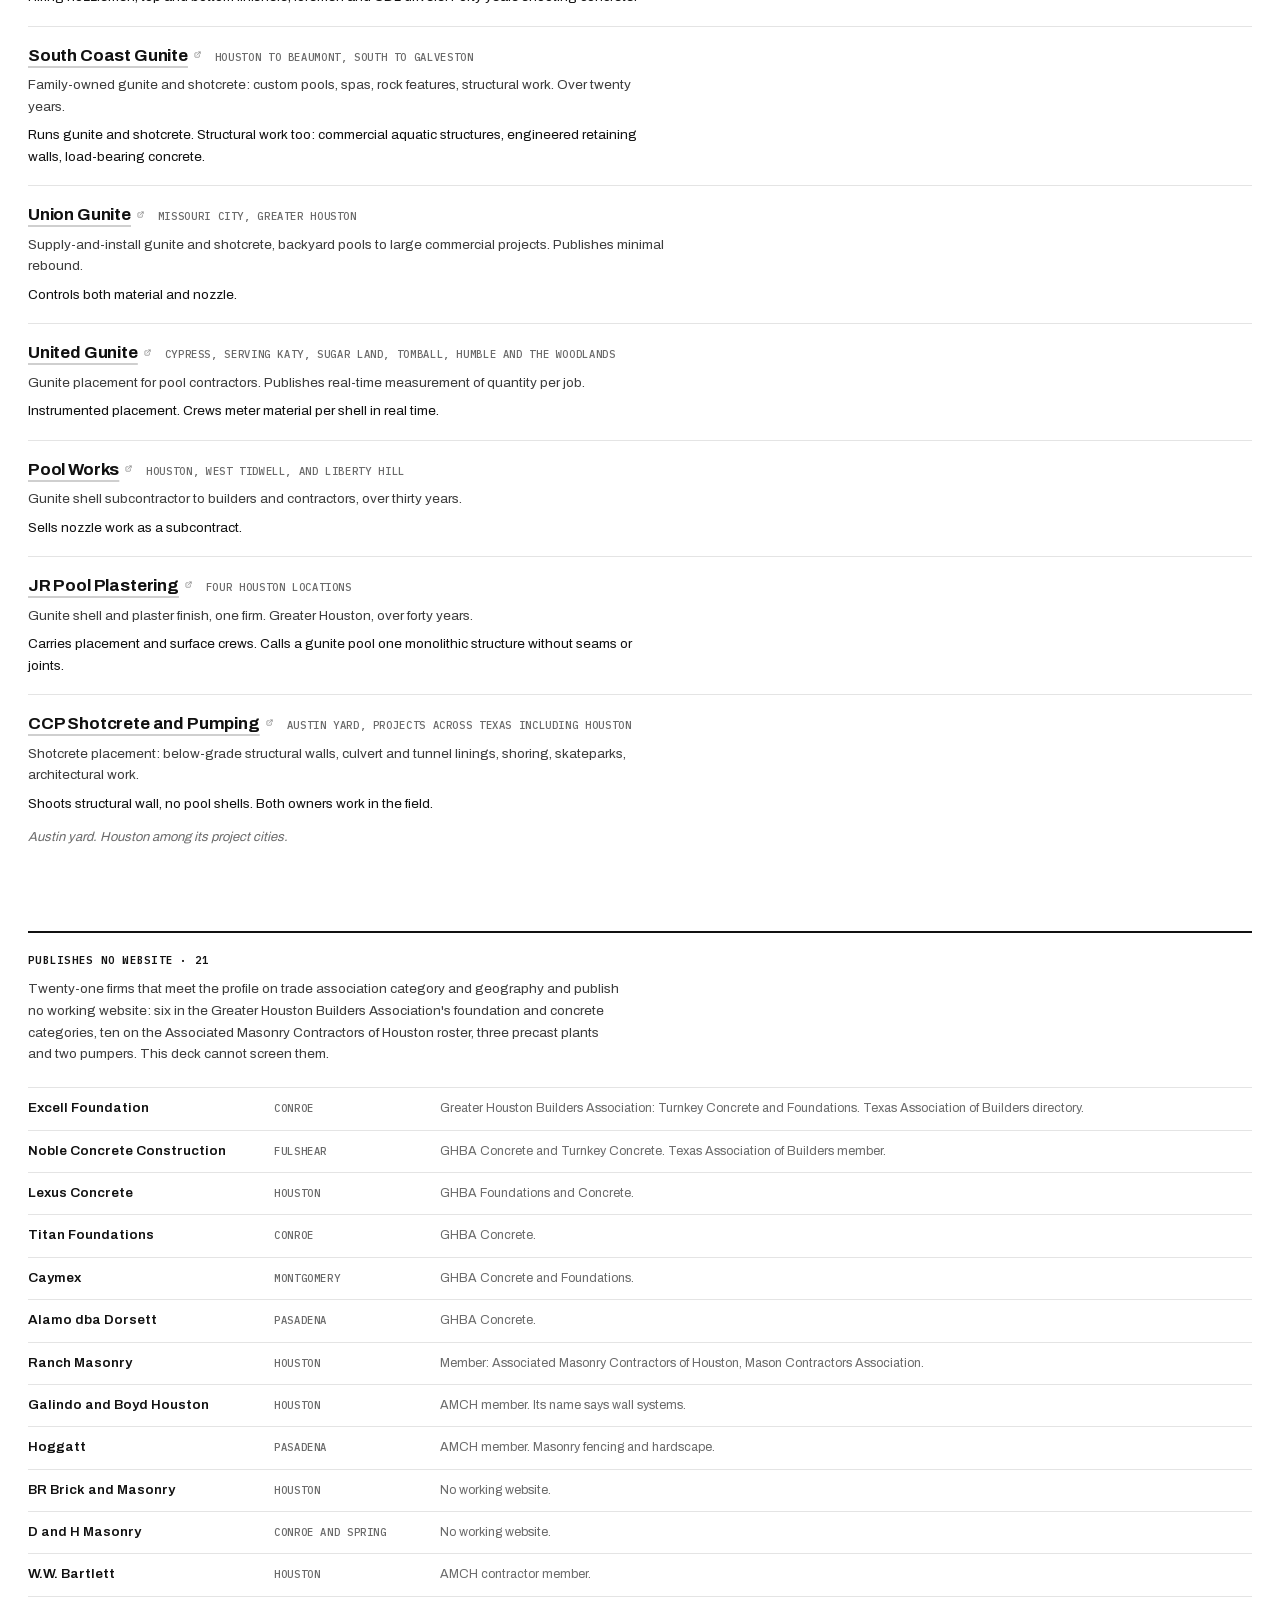
